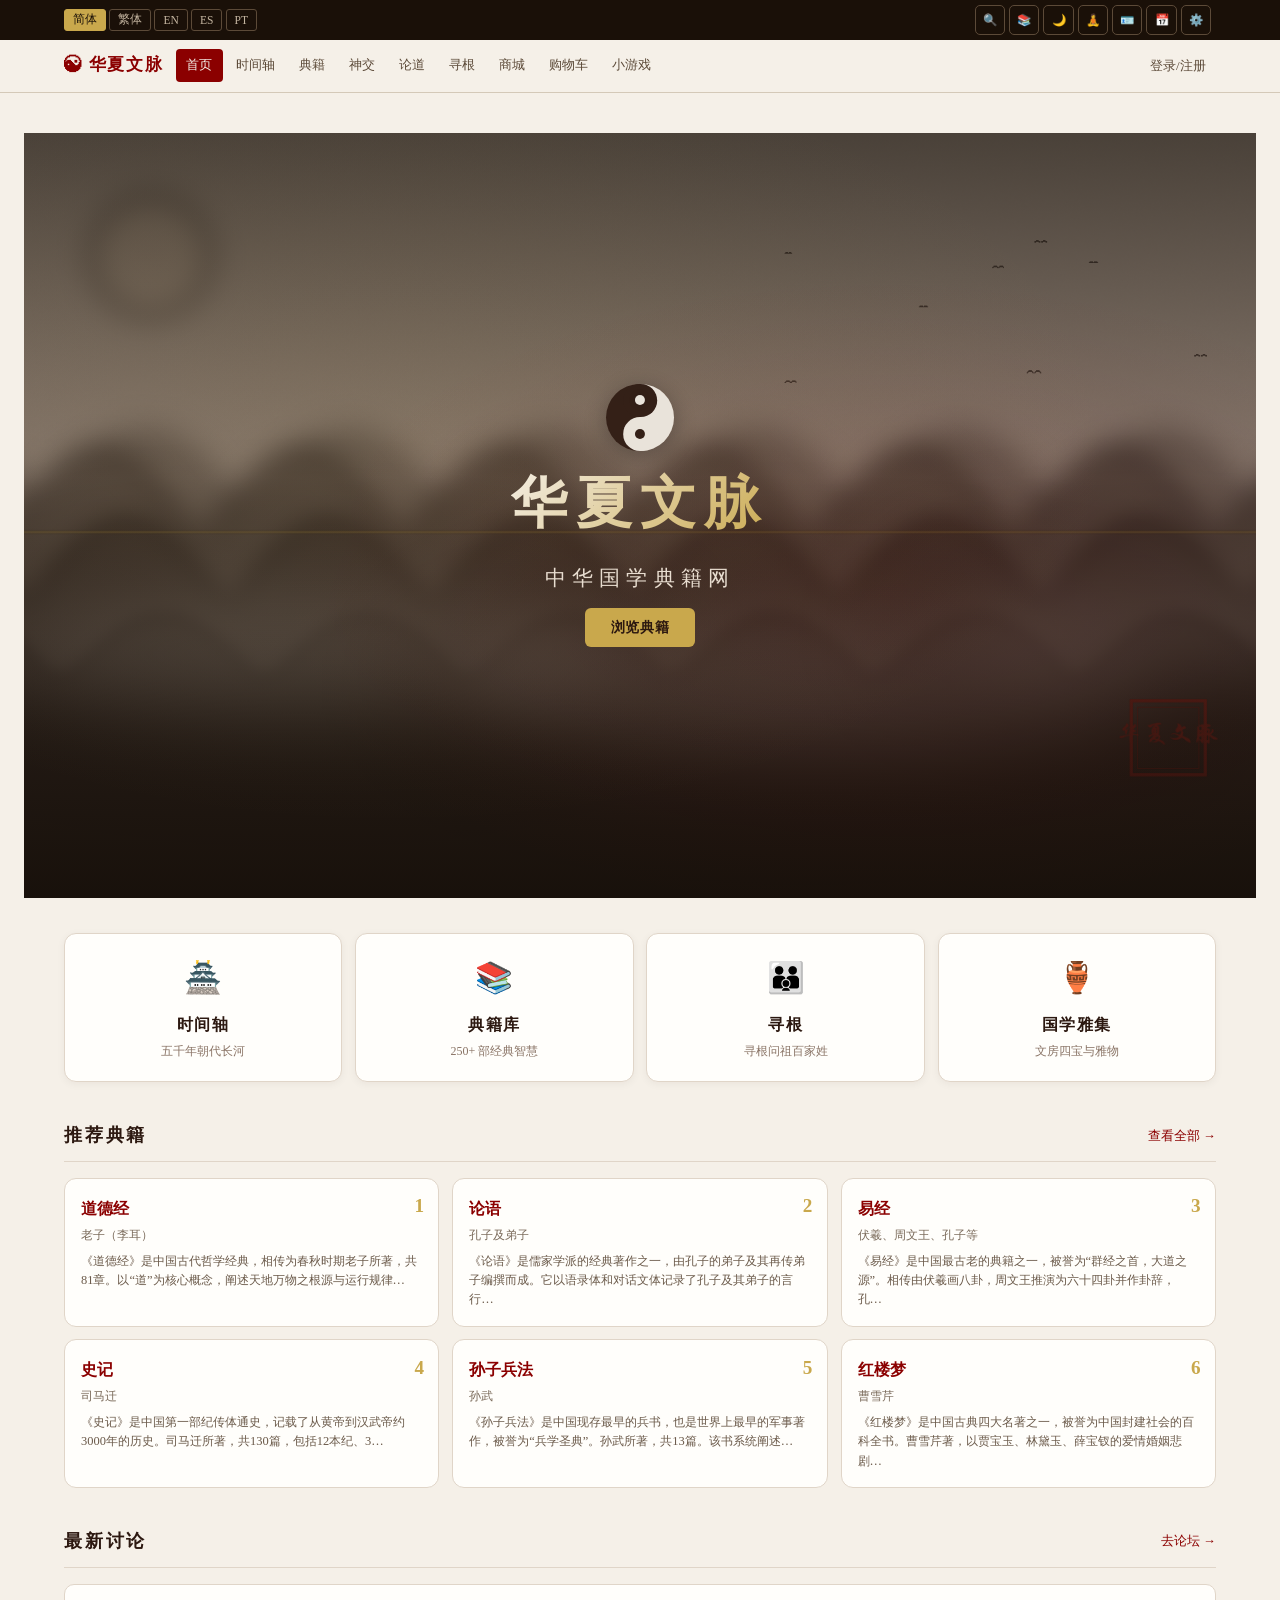
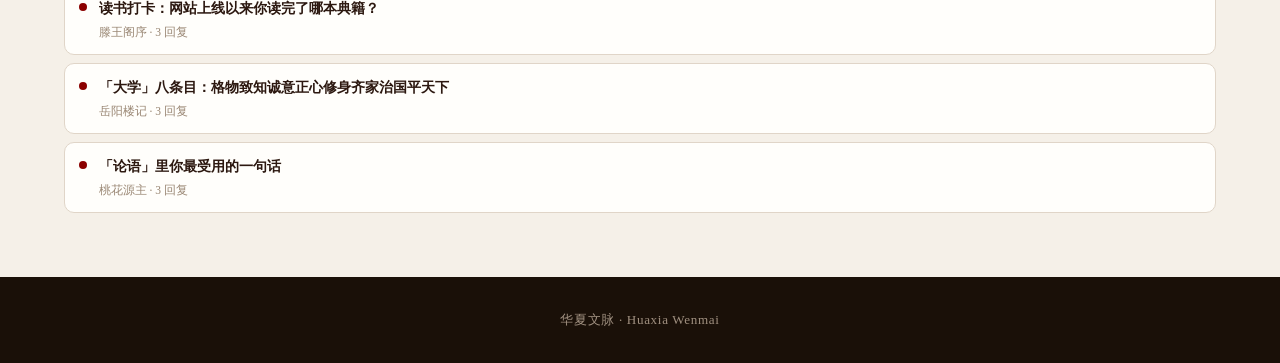
==== index.html @ dda2b68e "Add files via upload" ====
<!DOCTYPE html>
<html lang="zh-CN">
<head>
<meta charset="UTF-8">
<meta name="viewport" content="width=device-width,initial-scale=1,viewport-fit=cover">
<meta name="description" content="华夏文脉是一站式中国传统文化平台：四书五经、道德经、论语、周易等国学经典原文在线阅读，儒释道文化、姓氏寻根、二十四节气、圣贤对话、国学小游戏与文创商城。"><meta name="keywords" content="华夏文脉,国学,中国传统文化,四书五经,道德经,论语,周易,儒释道,儒家,道家,佛家,姓氏,百家姓,二十四节气,国学小游戏,象棋,围棋,华容道"><meta property="og:site_name" content="华夏文脉"><meta property="og:title" content="华夏文脉｜国学经典·儒释道·姓氏寻根·国学小游戏"><meta property="og:description" content="读典籍、会圣贤、测性格、问签、寻根、下棋——一站式国学文化体验。"><meta property="og:type" content="website"><meta property="og:locale" content="zh_CN"><meta name="twitter:card" content="summary"><script type="application/ld+json">{"@context":"https://schema.org","@type":"WebSite","name":"华夏文脉","url":"https://hi-mercury.com/","description":"一站式中国传统文化平台：国学经典阅读、儒释道文化、姓氏寻根、国学小游戏与文创商城。","potentialAction":{"@type":"SearchAction","target":"https://hi-mercury.com/?q={search_term_string}","query-input":"required name=search_term_string"}}</script>
<title>华夏文脉｜国学经典·儒释道·姓氏寻根·国学小游戏</title>
<link rel="icon" type="image/svg+xml" href="data:image/svg+xml,%3Csvg xmlns='http://www.w3.org/2000/svg' viewBox='0 0 100 100'%3E%3Crect width='100' height='100' rx='16' fill='%238B0000'/%3E%3Ccircle cx='50' cy='50' r='28' fill='none' stroke='%23f5e8d0' stroke-width='4'/%3E%3Cpath d='M50 22 A28 28 0 0 1 50 78 A14 14 0 0 1 50 50 A14 14 0 0 0 50 22 Z' fill='%23f5e8d0'/%3E%3Ccircle cx='50' cy='36' r='4' fill='%238B0000'/%3E%3Ccircle cx='50' cy='64' r='4' fill='%23f5e8d0'/%3E%3C/svg%3E">
<style>
/* ===== Reset & Base ===== */
*,*::before,*::after{box-sizing:border-box;margin:0;padding:0}
html{scroll-behavior:smooth;font-size:16px}
body{font-family:"Noto Serif SC","Source Han Serif SC","STSong","SimSun","Times New Roman",serif;background:#f5f0e8;color:#2c1810;line-height:1.7;overflow-x:hidden;min-height:100vh}
a{color:#8B0000;text-decoration:none;transition:color .2s}
a:hover{color:#c9a84c}
.container{max-width:1200px;margin:0 auto;padding:0 1.5rem}
/* ===== Top Bar ===== */
.top-bar{background:#1a1008;color:#c4b5a0;font-size:.78rem;padding:.3rem 0}
.top-bar-inner{max-width:1200px;margin:0 auto;padding:0 1.5rem;display:flex;justify-content:space-between;align-items:center;flex-wrap:wrap;gap:.3rem}
.lang-switch{display:flex;gap:.2rem}
.lang-btn{background:0 0;border:1px solid #5c4a38;color:#c4b5a0;padding:.15rem .5rem;border-radius:3px;cursor:pointer;font-size:.72rem;transition:all .2s;font-family:inherit}
.lang-btn:hover{border-color:#c9a84c;color:#f5f0e8}
.lang-btn.active{background:#c9a84c;color:#1a1008;border-color:#c9a84c}
.top-bar-user{display:flex;gap:.6rem;align-items:center}
.top-bar-user a{color:#c4b5a0;font-size:.75rem}
.top-bar-user a:hover{color:#c9a84c}
.top-bar-user .credits-badge{color:#c9a84c;font-weight:600}
/* ===== Sticky Nav ===== */
.sticky-nav{position:sticky;top:0;z-index:100;background:rgba(245,240,232,0.95);backdrop-filter:blur(8px);border-bottom:1px solid #d4c9b8}
.nav-inner{max-width:1200px;margin:0 auto;display:flex;align-items:center;height:52px;padding:0 1.5rem;gap:.3rem}
.nav-brand{font-weight:700;color:#8B0000;font-size:1.05rem;white-space:nowrap;letter-spacing:.1em;cursor:pointer;flex-shrink:0;margin-right:.5rem}
.nav-link{flex-shrink:0;padding:.35rem .65rem;cursor:pointer;font-size:.82rem;color:#5c4a38;border-radius:4px;transition:all .2s;white-space:nowrap;border:0;background:0 0;font-family:inherit}
.nav-link:hover{background:#e8ddd0;color:#8B0000}
.nav-link.active{background:#8B0000;color:#f5f0e8}
.nav-spacer{flex:1}
/* ===== Hero ===== */
.hero{position:relative;overflow:hidden;min-height:85vh;display:flex;flex-direction:column;align-items:center;justify-content:center;background:linear-gradient(135deg,#2c1810,#4a2c1a 40%,#5c3a28 70%,#2c1810);color:#f5f0e8;text-align:center;padding:3rem 1.5rem}
.hero::before{content:'';position:absolute;inset:0;background:radial-gradient(ellipse at 30% 40%,rgba(200,168,76,0.08) 0,transparent 60%),radial-gradient(ellipse at 70% 60%,rgba(139,0,0,.1) 0,transparent 50%);pointer-events:none}
.hero-pattern{position:absolute;inset:0;opacity:.04;pointer-events:none;background-image:url("data:image/svg+xml,%3Csvg width='60' height='60' viewBox='0 0 60 60' xmlns='http://www.w3.org/2000/svg'%3E%3Cg fill='none' fill-rule='evenodd'%3E%3Cg fill='%23c9a84c' fill-opacity='1'%3E%3Cpath d='M36 34v-4h-2v4h-4v2h4v4h2v-4h4v-2h-4zm0-30V0h-2v4h-4v2h4v4h2V6h4V4h-4zM6 34v-4H4v4H0v2h4v4h2v-4h4v-2H6zM6 4V0H4v4H0v2h4v4h2V6h4V4H6z'/%3E%3C/g%3E%3C/g%3E%3C/svg%3E")}
.hero-content{position:relative;z-index:1;max-width:800px}
.hero-icon{font-size:3.2rem;margin-bottom:.3rem;opacity:.9}
.hero h1{font-size:clamp(2rem,5vw,3.5rem);font-weight:900;letter-spacing:.15em;margin-bottom:.6rem;background:linear-gradient(135deg,#f5f0e8,#c9a84c);-webkit-background-clip:text;-webkit-text-fill-color:transparent;background-clip:text}
.hero-sub{font-size:clamp(.9rem,2vw,1.3rem);letter-spacing:.3em;color:#e8ddd0;margin-bottom:.8rem}
.hero-desc{font-size:clamp(.85rem,1.6vw,1rem);color:#c4b5a0;max-width:620px;margin:0 auto 2rem;line-height:1.8;letter-spacing:.05em}
.hero-actions{display:flex;gap:1rem;justify-content:center;flex-wrap:wrap}
.hero-btn{display:inline-flex;align-items:center;gap:.4rem;padding:.6rem 1.6rem;border-radius:6px;font-size:.9rem;font-weight:600;cursor:pointer;transition:all .25s;border:0;font-family:inherit;letter-spacing:.05em}
.hero-btn-primary{background:#c9a84c;color:#2c1810}
.hero-btn-primary:hover{background:#d4b85c;transform:translateY(-1px)}
.hero-btn-secondary{background:0 0;border:1px solid #c9a84c;color:#c9a84c}
.hero-btn-secondary:hover{background:rgba(201,168,76,.1);transform:translateY(-1px)}
.hero-scroll{position:absolute;bottom:2rem;left:50%;transform:translateX(-50%);z-index:1;display:flex;flex-direction:column;align-items:center;gap:.3rem;color:#c4b5a0;font-size:.75rem;letter-spacing:.1em;cursor:pointer;animation:floatDown 2s ease-in-out infinite}
@keyframes floatDown{0%,100%{transform:translateX(-50%) translateY(0)}50%{transform:translateX(-50%) translateY(8px)}}
.hero-scroll svg{width:22px;height:22px;stroke:#c4b5a0;fill:none;stroke-width:2}
/* ===== Page Sections ===== */
.page{display:none;padding:2.5rem 1.5rem 4rem}
.page.active{display:block}
.page-title{text-align:center;margin-bottom:2.5rem}
.page-title h2{font-size:clamp(1.4rem,3vw,2rem);color:#2c1810;letter-spacing:.12em;display:inline-block}
.page-title h2::after{content:'';display:block;width:50px;height:2px;background:linear-gradient(90deg,#c9a84c,#8B0000);margin:.5rem auto 0}
.page-title p{color:#7a6a5a;margin-top:.4rem;font-size:.9rem}
/* ===== Timeline ===== */
#timeline-page{position:relative;overflow:hidden}
.tl-map{position:absolute;inset:0;z-index:0;pointer-events:none;opacity:.4}
.tl-map svg{width:100%;height:100%;display:block}
#timeline-page .page-banner,#timeline-page .stats-strip,#timeline-page .tl-toolbar,#timeline-page .timeline{position:relative;z-index:1}
.tl-toolbar{max-width:800px;margin:.5rem auto 0;padding:0 1rem;display:flex;gap:.5rem;align-items:center}
.tl-toolbar input{flex:1;padding:.55rem .95rem;border:1px solid #c9a84c;border-radius:10px;background:#f7f1e6;font-size:.92rem;color:#2c1810;font-family:inherit}
.tl-toolbar input:focus{outline:none;border-color:#8B0000;box-shadow:0 0 0 2px rgba(139,0,0,.12)}
.tl-toolbar .tl-count{font-size:.78rem;color:#7a6a5a;white-space:nowrap}
.tl-capital{font-size:.78rem;color:#8B0000;font-weight:600;margin-top:.12rem}
.tl-capital em{font-style:normal;color:#c9a84c;margin-right:.2rem}
.tl-era{position:relative;z-index:1;max-width:800px;margin:.4rem auto;padding:.35rem 1rem;font-size:.82rem;letter-spacing:.25em;color:#8B0000;font-weight:700;background:rgba(247,241,230,.72);border-left:4px solid #8B0000;border-radius:6px}
.tl-item.filtered{display:none}
.timeline-page .timeline{position:relative;padding:1rem 0 2rem;max-width:800px;margin:0 auto}
.timeline-page .timeline::before{content:'';position:absolute;left:28px;top:0;bottom:0;width:2px;background:linear-gradient(180deg,#c9a84c,#8B0000,#c9a84c)}
.timeline-page .tl-item{position:relative;padding:0 0 2.5rem 68px;cursor:pointer;transition:opacity .3s}
.timeline-page .tl-item:last-child{padding-bottom:0}
.timeline-page .tl-dot{position:absolute;left:18px;top:4px;width:22px;height:22px;border-radius:50%;background:#f5f0e8;border:3px solid #8B0000;z-index:2;transition:all .3s;display:flex;align-items:center;justify-content:center}
.timeline-page .tl-dot::after{content:'';width:8px;height:8px;border-radius:50%;background:#8B0000;transition:all .3s}
.timeline-page .tl-item:hover .tl-dot,.tl-item.active .tl-dot{background:#8B0000;border-color:#8B0000;transform:scale(1.15)}
.timeline-page .tl-item:hover .tl-dot::after,.tl-item.active .tl-dot::after{background:#c9a84c}
.timeline-page .tl-year{font-size:.78rem;color:#8B0000;font-weight:700;letter-spacing:.05em;margin-bottom:.1rem}
.timeline-page .tl-name{font-size:1.25rem;font-weight:700;color:#2c1810;margin-bottom:.05rem;letter-spacing:.08em}
.timeline-page .tl-sub{font-size:.82rem;color:#7a6a5a;margin-bottom:.3rem}
.timeline-page .tl-preview{font-size:.85rem;color:#5c4a38;line-height:1.6;overflow:hidden;display:-webkit-box;-webkit-line-clamp:2;-webkit-box-orient:vertical}
.timeline-page .tl-body{display:none;margin-top:.6rem;padding:.8rem 1rem;background:#e8ddd0;border-radius:8px;border-left:3px solid #8B0000;animation:fadeIn .3s ease}
.timeline-page .tl-item.active .tl-body{display:block}
@keyframes fadeIn{from{opacity:0;transform:translateY(-8px)}to{opacity:1;transform:translateY(0)}}
.tl-body h4{color:#8B0000;font-size:.9rem;margin:.5rem 0 .25rem}
.tl-body h4:first-child{margin-top:0}
.tl-body p,.tl-body li{font-size:.85rem;color:#3a2a1e;line-height:1.65}
.tl-body ul{padding-left:1.2rem;list-style:none}
.tl-body ul li::before{content:'\25C6 ';color:#c9a84c;font-size:.65rem}
/* ===== Stats ===== */
.stats{background:#2c1810;color:#f5f0e8;padding:2.5rem 1.5rem;text-align:center}
.stats-inner{max-width:900px;margin:0 auto;display:grid;grid-template-columns:repeat(auto-fit,minmax(140px,1fr));gap:1.5rem}
.stat-item{font-size:1.6rem;font-weight:700}
.stat-item span{display:block;font-size:.82rem;font-weight:400;color:#c4b5a0;margin-top:.25rem;letter-spacing:.1em}
.stat-item .num{color:#c9a84c}
/* ===== Books ===== */
.book-grid{display:grid;grid-template-columns:repeat(auto-fill,minmax(260px,1fr));gap:1rem}
.book-card{background:#fffefb;border:1px solid #e0d5c8;border-radius:8px;padding:1rem 1.2rem 1.6rem;transition:all .25s;cursor:pointer;position:relative}
.book-card:hover{border-color:#c9a84c;box-shadow:0 4px 16px rgba(44,24,16,.08);transform:translateY(-2px)}
.book-card h4{color:#8B0000;font-size:.95rem;margin-bottom:.2rem}
.book-card .bc-meta{font-size:.75rem;color:#7a6a5a;display:flex;gap:.6rem;flex-wrap:wrap;margin-bottom:.3rem}
.book-card .bc-meta span{border:1px solid #d4c9b8;padding:0 .4rem;border-radius:3px}
.book-card p{font-size:.83rem;color:#5c4a38;line-height:1.55}
.book-card .bc-tags{margin-top:.4rem}
.book-card .bc-tags .tag{display:inline-block;padding:.05rem .4rem;font-size:.72rem;background:#f5f0e8;border:1px solid #c9a84c;border-radius:3px;color:#5c4a38;margin:.1rem}
.book-card .bc-lock{position:absolute;top:.6rem;right:.6rem;color:#c9a84c;font-size:.8rem}
.book-card .bc-lock.free{color:#5c4a38}
/* ===== Book Detail / Reader ===== */
.reader-header{display:flex;align-items:center;gap:1rem;margin-bottom:1.5rem;flex-wrap:wrap}
.reader-header h2{font-size:1.5rem;color:#2c1810;letter-spacing:.08em}
.reader-header .rh-meta{display:flex;gap:.6rem;flex-wrap:wrap;color:#7a6a5a;font-size:.85rem}
.reader-header .rh-meta span{border:1px solid #d4c9b8;padding:0 .5rem;border-radius:4px}
.reader-access-info{background:#fff8e0;border:1px solid #c9a84c;border-radius:8px;padding:.8rem 1rem;margin-bottom:1.2rem;display:flex;align-items:center;justify-content:space-between;flex-wrap:wrap;gap:.5rem}
.reader-access-info span{font-size:.85rem;color:#5c4a38}
.reader-access-info .btn-buy{background:#c9a84c;color:#2c1810;border:0;padding:.4rem 1rem;border-radius:4px;cursor:pointer;font-size:.8rem;font-weight:600;font-family:inherit;transition:all .2s}
.reader-access-info .btn-buy:hover{background:#d4b85c}
.reader-chapter-list{display:flex;flex-direction:column;gap:.3rem;margin-bottom:1.5rem}
.reader-chapter{display:flex;align-items:center;gap:.6rem;padding:.45rem .8rem;background:#fffefb;border:1px solid #e0d5c8;border-radius:6px;cursor:pointer;transition:all .2s;font-size:.85rem}
.reader-chapter:hover{border-color:#c9a84c;background:#fff8e0}
.reader-chapter .ch-lock{color:#c9a84c;font-size:.8rem;flex-shrink:0}
.reader-chapter .ch-lock.unlocked{color:#5c4a38}
.reader-chapter .ch-num{color:#7a6a5a;flex-shrink:0;min-width:2rem;font-size:.78rem}
.reader-chapter .ch-title{flex:1;color:#2c1810}
.reader-chapter.locked{opacity:.5;cursor:not-allowed}
.reader-chapter.locked:hover{background:#fffefb;border-color:#e0d5c8}
.reader-chapter.active{background:#8B0000;border-color:#8B0000}
.reader-chapter.active .ch-title,.reader-chapter.active .ch-num{color:#f5f0e8}
.reader-chapter.active .ch-lock{color:#f5f0e8}
.reader-content{background:#fffefb;border:1px solid #e0d5c8;border-radius:8px;padding:1.5rem;margin-top:1rem;animation:fadeIn .3s ease}
.reader-content h3{color:#8B0000;font-size:1.1rem;margin-bottom:.6rem;text-align:center}
.reader-content .chapter-text{font-size:.95rem;line-height:2;color:#2c1810;white-space:pre-wrap}
.reader-lang-select{display:flex;gap:.4rem;margin-bottom:1rem;flex-wrap:wrap}
.reader-lang-select .lang-opt{padding:.25rem .6rem;border:1px solid #d4c9b8;border-radius:4px;cursor:pointer;font-size:.78rem;background:#fffefb;transition:all .2s;font-family:inherit}
.reader-lang-select .lang-opt:hover{border-color:#c9a84c}
.reader-lang-select .lang-opt.active{background:#8B0000;color:#f5f0e8;border-color:#8B0000}
.reader-lang-select .lang-opt.locked{opacity:.4;cursor:not-allowed;position:relative}
/* ===== Auth Modal ===== */
.modal-overlay{display:none;position:fixed;inset:0;background:rgba(0,0,0,.5);z-index:200;align-items:center;justify-content:center;padding:1rem}
.modal-overlay.active{display:flex}
.modal{background:#f5f0e8;border-radius:12px;padding:2rem;width:100%;max-width:420px;position:relative;animation:fadeIn .25s ease;max-height:90vh;overflow-y:auto}
.modal-close{position:absolute;top:.8rem;right:1rem;background:0 0;border:0;font-size:1.3rem;color:#7a6a5a;cursor:pointer}
.bagua-icon{width:1.15em;height:1.15em;display:inline-block;vertical-align:-0.18em;animation:baguaSpin 12s linear infinite;transform-origin:center}
@keyframes baguaSpin{from{transform:rotate(0deg)}to{transform:rotate(360deg)}}
#divinationBtn{display:inline-flex;align-items:center;gap:.35rem}
.div-title{text-align:center;color:#8B0000;margin-bottom:1rem;letter-spacing:.1em}
.div-tip{text-align:center;color:#7a6a5a;font-size:.75rem;margin-top:.6rem}
.form-row{display:flex;gap:.5rem}
.form-row .form-group{flex:1}
.form-group select{width:100%;padding:.5rem .6rem;border:1px solid #d4c9b8;border-radius:8px;font-size:.9rem;font-family:inherit;background:#fffefb;color:#2c1810}
.div-meta{text-align:center;color:#7a6a5a;font-size:.8rem;margin-bottom:.6rem}
.div-detail{text-align:left;background:#fffefb;border:1px solid #e0d5c8;border-radius:8px;padding:.7rem .8rem;margin:.5rem 0;font-size:.82rem;color:#5c4a38;line-height:1.8}
.sage-pbar{height:8px;background:#e8ddd0;border-radius:4px;overflow:hidden;margin-bottom:.8rem}
.sage-pfill{height:100%;background:linear-gradient(90deg,#c9a84c,#8B0000);border-radius:4px;transition:width .3s}
.sage-qnum{text-align:center;color:#7a6a5a;font-size:.78rem;margin-bottom:.5rem}
.sage-q{font-size:1.05rem;color:#2c1810;text-align:center;font-weight:600;margin-bottom:1rem;line-height:1.5}
.sage-opt{display:block;width:100%;padding:.65rem .8rem;margin:.4rem 0;background:#fffefb;border:1px solid #d4c9b8;border-radius:8px;cursor:pointer;font-size:.9rem;color:#5c4a38;text-align:left;transition:all .15s;font-family:inherit}
.sage-opt:hover{border-color:#8B0000;color:#8B0000;background:#fff8f5}
.sage-r{text-align:center}
.sage-r-emoji{font-size:3.4rem;margin-bottom:.3rem}
.sage-r-name{font-size:1.5rem;color:#8B0000;font-weight:700;letter-spacing:.1em;margin-bottom:.5rem}
.sage-r-desc{font-size:.9rem;color:#5c4a38;line-height:1.7;text-align:left;margin-bottom:.8rem}
.sage-r-quote{font-size:.85rem;color:#8B0000;font-style:italic;margin-bottom:1rem}
.sj-test-entry{max-width:760px;margin:.8rem auto 0;padding:.8rem 1.2rem;background:linear-gradient(135deg,rgba(139,0,0,.08),rgba(201,168,76,.14));border:1px dashed #c9a84c;border-radius:10px;text-align:center;cursor:pointer;font-size:.95rem;color:#8B0000;font-weight:600;letter-spacing:.05em;transition:all .2s}
.sj-test-entry:hover{background:linear-gradient(135deg,rgba(139,0,0,.14),rgba(201,168,76,.2));border-color:#8B0000}

.div-result{text-align:center}
.div-gua{font-size:1.35rem;color:#2c1810;font-weight:700;margin-bottom:.3rem;display:flex;align-items:center;justify-content:center;gap:.4rem}
.div-sym{font-size:1.9rem;color:#8B0000}
.div-luck{font-size:1rem;color:#8B0000;margin-bottom:.6rem}
.div-grid{display:flex;gap:.5rem;justify-content:center;margin:.6rem 0}
.div-cell{flex:1;background:#fffefb;border:1px solid #e0d5c8;border-radius:8px;padding:.5rem .3rem;display:flex;flex-direction:column;gap:.15rem}
.div-cell b{font-size:.72rem;color:#7a6a5a;font-weight:600}
.div-cell span{font-size:.9rem;color:#2c1810;font-weight:700}
.div-yiji{text-align:left;background:#fffefb;border-radius:8px;padding:.6rem .8rem;margin:.5rem 0;font-size:.82rem;color:#5c4a38;line-height:1.7}
.div-yi{color:#2c7a3b}
.div-ji{color:#b03a2e}
.div-name-tag{font-size:.7rem;color:#7a6a5a;margin-bottom:.5rem}
.btn-block{width:100%}

.modal h3{font-size:1.2rem;text-align:center;color:#2c1810;margin-bottom:1.2rem;letter-spacing:.1em}
.form-group{margin-bottom:.8rem}
.form-group label{display:block;font-size:.82rem;color:#5c4a38;margin-bottom:.25rem}
.form-group input,.form-group select{width:100%;padding:.55rem .8rem;border:1px solid #d4c9b8;border-radius:6px;font-size:.88rem;font-family:inherit;background:#fffefb;color:#2c1810;transition:border .2s}
.form-group input:focus{outline:0;border-color:#c9a84c}
.form-group .error{color:#8B0000;font-size:.75rem;margin-top:.15rem}
.btn-primary,.btn-secondary{display:inline-flex;align-items:center;gap:.4rem;padding:.5rem 1.4rem;border-radius:6px;font-size:.85rem;font-weight:600;cursor:pointer;transition:all .2s;border:0;font-family:inherit}
.btn-primary{background:#8B0000;color:#f5f0e8}
.btn-primary:hover{background:#a00000}
.btn-secondary{background:#e8ddd0;color:#5c4a38}
.btn-secondary:hover{background:#d4c9b8}
.btn-sm{padding:.35rem .9rem;font-size:.78rem}
.form-footer{text-align:center;margin-top:1rem;font-size:.82rem;color:#7a6a5a}
.form-footer a{color:#8B0000;cursor:pointer}
.form-footer a:hover{text-decoration:underline}
.form-toggle{color:#8B0000;cursor:pointer;font-weight:600}
.form-toggle:hover{text-decoration:underline}
.form-message{padding:.5rem .8rem;border-radius:6px;margin-bottom:.8rem;font-size:.82rem;display:none}
.form-message.error{display:block;background:#ffe0e0;border:1px solid #ff6b6b;color:#8B0000}
.form-message.success{display:block;background:#e0ffe0;border:1px solid #6bff6b;color:#2a5c2a}
.form-message.info{display:block;background:#e0f0ff;border:1px solid #6baaff;color:#0055a0}
/* ===== Shop ===== */
.shop-grid{display:grid;grid-template-columns:repeat(auto-fill,minmax(240px,1fr));gap:1rem}
.shop-card{background:#fffefb;border:1px solid #e0d5c8;border-radius:8px;overflow:hidden;transition:all .25s}
.shop-card:hover{border-color:#c9a84c;box-shadow:0 4px 16px rgba(44,24,16,.08);transform:translateY(-2px)}
.shop-card .sc-img{height:160px;background:#e8ddd0;display:flex;align-items:center;justify-content:center;font-size:3rem}
.shop-card .sc-body{padding:.8rem 1rem 1rem}
.shop-card .sc-body h4{font-size:.9rem;color:#2c1810;margin-bottom:.2rem}
.shop-card .sc-body .sc-cat{font-size:.72rem;color:#7a6a5a;margin-bottom:.3rem}
.shop-card .sc-body .sc-desc{font-size:.8rem;color:#5c4a38;line-height:1.5;margin-bottom:.4rem}
.shop-card .sc-body .sc-price{font-size:1rem;font-weight:700;color:#8B0000;margin-bottom:.4rem}
.shop-card .sc-body .sc-price .sc-points{font-size:.75rem;color:#7a6a5a;font-weight:400}
.shop-btn{background:#c9a84c;border:0;padding:.35rem 1rem;border-radius:4px;cursor:pointer;font-size:.8rem;font-weight:600;font-family:inherit;color:#2c1810;transition:all .2s}
.shop-btn:hover{background:#d4b85c}
.shop-filter{display:flex;gap:.4rem;margin-bottom:1.2rem;flex-wrap:wrap;justify-content:center}
.shop-filter button{padding:.3rem .8rem;border:1px solid #d4c9b8;border-radius:4px;cursor:pointer;font-size:.78rem;background:#fffefb;transition:all .2s;font-family:inherit;color:#5c4a38}
.shop-filter button:hover{border-color:#c9a84c}
.shop-filter button.active{background:#8B0000;color:#f5f0e8;border-color:#8B0000}
/* ===== Credits / Account ===== */
.account-grid{display:grid;grid-template-columns:repeat(auto-fit,minmax(280px,1fr));gap:1rem;margin-top:1rem}
.account-card{background:#fffefb;border:1px solid #e0d5c8;border-radius:8px;padding:1.2rem}
.account-card h4{color:#8B0000;font-size:.95rem;margin-bottom:.4rem}
.account-card p{font-size:.84rem;color:#5c4a38;line-height:1.5}
.credit-balance{text-align:center;padding:1.5rem;background:#fff8e0;border:1px solid #c9a84c;border-radius:8px;margin-bottom:1rem}
.credit-balance .cb-num{font-size:2.5rem;font-weight:700;color:#c9a84c}
.credit-balance .cb-label{font-size:.85rem;color:#7a6a5a;margin-top:.2rem}
.credit-packages{display:grid;grid-template-columns:repeat(auto-fit,minmax(180px,1fr));gap:.8rem}
.credit-pkg{background:#fffefb;border:2px solid #e0d5c8;border-radius:8px;padding:1rem;text-align:center;cursor:pointer;transition:all .25s}
.credit-pkg:hover{border-color:#c9a84c;transform:translateY(-2px)}
.credit-pkg.recommended{border-color:#c9a84c;background:#fff8e0}
.credit-pkg .cp-credits{font-size:1.6rem;font-weight:700;color:#8B0000}
.credit-pkg .cp-price{font-size:.9rem;color:#7a6a5a;margin:.3rem 0}
.credit-pkg .cp-btn{margin-top:.5rem}
.credit-pkg .cp-badge{display:inline-block;background:#c9a84c;color:#2c1810;font-size:.65rem;padding:.05rem .4rem;border-radius:3px;font-weight:600}
/* ===== Cart Toast ===== */
.cart-toast{position:fixed;bottom:1.5rem;right:1.5rem;background:#2c1810;color:#f5f0e8;padding:.8rem 1.2rem;border-radius:8px;font-size:.82rem;z-index:300;display:none;animation:fadeIn .3s ease;border-left:3px solid #c9a84c}
.cart-toast.show{display:block}
/* ===== Footer ===== */
footer{background:#1a1008;color:#a09080;padding:2rem 1.5rem;text-align:center;font-size:.82rem;letter-spacing:.05em}
footer .footer-title{font-size:1.1rem;color:#c9a84c;margin-bottom:.25rem;letter-spacing:.15em}
footer .footer-divider{width:36px;height:1px;background:#8B0000;margin:.5rem auto}
.cart-count{background:#8B0000;color:#f5f0e8;border-radius:50%;width:18px;height:18px;font-size:.65rem;display:inline-flex;align-items:center;justify-content:center;position:absolute;top:-4px;right:-6px}
.nav-link{position:relative}
/* ===== 儒释道 ===== */
.rsd-tabs{display:flex;gap:.3rem;margin-bottom:1.5rem;justify-content:center}
.rsd-tab{padding:.5rem 1.5rem;border:2px solid #d4c9b8;border-radius:8px;cursor:pointer;font-size:.9rem;background:#fffefb;transition:all .2s;font-family:inherit;font-weight:600;color:#5c4a38}
.rsd-tab:hover{border-color:#c9a84c;color:#8B0000}
.rsd-tab.active{background:#8B0000;color:#f5f0e8;border-color:#8B0000}
.rsd-panel{display:none;animation:fadeIn .3s ease}
.rsd-panel.active{display:block}
.rsd-3col{display:grid;grid-template-columns:repeat(auto-fit,minmax(220px,1fr));gap:1rem;margin-bottom:1.5rem}
.rsd-col{background:#fffefb;border:1px solid #e0d5c8;border-radius:8px;padding:1rem}
.rsd-col h5{color:#8B0000;font-size:.85rem;margin-bottom:.5rem;border-bottom:1px solid #e0d5c8;padding-bottom:.3rem}
.rsd-col ul{list-style:none;padding:0}
.rsd-col ul li{padding:.2rem 0;font-size:.82rem;color:#3a2a1e;border-bottom:1px solid #f0e8e0}
.rsd-col ul li:last-child{border:0}
.rsd-col ul li small{color:#7a6a5a}
.rsd-cross h5{color:#c9a84c;font-size:.9rem;margin-bottom:.6rem;text-align:center}
.rsd-cross-grid{display:flex;gap:.8rem;flex-wrap:wrap;justify-content:center}
.rsd-cross-card{display:flex;align-items:center;gap:.4rem;background:#fff8e0;border:1px solid #c9a84c;border-radius:8px;padding:.5rem .8rem;font-size:.82rem}
.rsd-cross-card .rcc-item{color:#5c4a38}
.rsd-cross-card .rcc-arrow{color:#c9a84c;font-weight:700}
.rsd-books{display:grid;grid-template-columns:repeat(3,1fr);gap:1rem;align-items:start}
.rsd-books-col{border-left:3px solid #e0d5c8;padding-left:.7rem}
.rsd-books-col h4{font-size:.86rem;color:#2c1810;margin-bottom:.5rem;letter-spacing:.08em}
.rsd-books-ru{border-left-color:#8B0000}
.rsd-books-ru h4{color:#8B0000}
.rsd-books-shi{border-left-color:#b8860b}
.rsd-books-shi h4{color:#b8860b}
.rsd-books-dao{border-left-color:#2d6a4f}
.rsd-books-dao h4{color:#2d6a4f}
.rsd-books .book-card{padding:.6rem .7rem .9rem;margin-bottom:.4rem}
.rsd-books .book-card h4{font-size:.85rem}
.rsd-books .book-card p{font-size:.78rem}
@media(max-width:900px){.rsd-books{grid-template-columns:1fr}}
/* ===== TTS ===== */
.tts-bar{display:flex;gap:.4rem;align-items:center;margin-bottom:.6rem;padding:.4rem .6rem;background:#f5f0e8;border-radius:6px;flex-wrap:wrap}
.tts-btn{padding:.3rem .7rem;border:1px solid #8B0000;border-radius:4px;cursor:pointer;font-size:.78rem;background:#fffefb;color:#8B0000;transition:all .2s;font-family:inherit}
.tts-btn:hover{background:#8B0000;color:#f5f0e8}
.tts-status{font-size:.75rem;color:#7a6a5a;margin-left:.3rem}
/* ===== Surname ===== */
.surname-search{margin-bottom:1rem;text-align:center}
.surname-search input{width:100%;max-width:400px;padding:.6rem 1rem;border:1px solid #d4c9b8;border-radius:8px;font-size:.9rem;font-family:inherit;background:#fffefb;color:#2c1810}
.surname-search input:focus{outline:0;border-color:#c9a84c}
.surname-list{display:grid;grid-template-columns:repeat(auto-fill,minmax(320px,1fr));gap:.6rem}
.surname-card{display:flex;gap:.6rem;background:#fffefb;border:1px solid #e0d5c8;border-radius:8px;padding:.8rem;transition:all .2s}
.surname-card:hover{border-color:#c9a84c}
.surname-card .sc-char{font-size:2rem;font-weight:700;color:#8B0000;min-width:2.2rem;display:flex;align-items:center;justify-content:center}
.surname-card .sc-body{flex:1}
.surname-card .sc-origin{font-size:.82rem;color:#5c4a38;line-height:1.5;margin-bottom:.2rem}
.surname-card .sc-famous{font-size:.78rem;color:#7a6a5a}
/* ===== Section Nav ===== */
.section-nav{display:flex;gap:.3rem;flex-wrap:wrap;justify-content:center;margin-bottom:1rem}
.section-nav button{padding:.3rem .8rem;border:1px solid #d4c9b8;border-radius:4px;cursor:pointer;font-size:.78rem;background:#fffefb;transition:all .2s;font-family:inherit;color:#5c4a38}
.section-nav button:hover{border-color:#c9a84c}
.section-nav button.active{background:#8B0000;color:#f5f0e8;border-color:#8B0000}
/* ===== Surname Tree ===== */
.tree-root,.tree-branch,.tree-leaf{list-style:none;padding-left:1.2rem;margin:.2rem 0}
.tree-root{padding-left:0}
.tree-root>li{margin-bottom:.3rem}
.tree-branch>li,.tree-leaf>li{margin:.15rem 0}
.tree-collapsible{cursor:pointer}
.tree-toggle{display:inline-block;width:1.2rem;cursor:pointer;color:#8B0000;font-size:.7rem;user-select:none}
.tree-dot{display:inline-block;width:1.2rem;color:#c9a84c;font-size:.8rem}
.tree-children{display:none;margin-left:.3rem;border-left:1px solid #d4c9b8;padding-left:.5rem}
.tree-root>.tree-collapsible>.tree-children{display:block}
.tree-desc{font-size:.8rem;color:#7a6a5a}
.tree-root>li>strong,.tree-branch>li>strong{font-size:.85rem;color:#2c1810}
.tree-leaf>li>strong{font-size:.82rem;color:#5c4a38}
/* ===== Enhanced Responsive Design ===== */
@media(max-width:768px){
.timeline-page .timeline::before{left:18px}
.timeline-page .tl-item{padding-left:48px}
.timeline-page .tl-dot{left:10px;width:18px;height:18px}
.timeline-page .tl-dot::after{width:6px;height:6px}
.sticky-nav{overflow-x:auto}
.forum-toolbar{flex-wrap:wrap;gap:.4rem}
#divinationBtn,#checkinBtn{margin-left:0;min-height:40px}
.bg-board canvas{max-width:100%;max-height:68vh;width:auto;height:auto}
.hr-wrap canvas{max-width:min(82vw,380px)}
.game-grid{grid-template-columns:repeat(2,1fr)}
.div-grid{flex-wrap:wrap}

.nav-inner{overflow-x:auto;-webkit-overflow-scrolling:touch;gap:.2rem;height:44px}
.nav-link{font-size:.72rem;padding:.25rem .45rem;white-space:nowrap;flex-shrink:0}
.hero{min-height:60vh;padding:2rem 1rem}
.hero h1{font-size:clamp(1.6rem,5vw,2.4rem)}
.hero-desc{font-size:.85rem}
.hero-btn{padding:.5rem 1.2rem;font-size:.82rem;min-height:44px}
.hero-scroll{bottom:1rem}
.hero-icon{font-size:2.5rem}
.section,.page{padding:1.5rem .8rem 2.5rem}
.section-title{margin-bottom:1.5rem}
.tl-name{font-size:1.05rem}
.tl-preview{-webkit-line-clamp:3}
.book-card,.shop-card{margin-bottom:0}
.book-card h4,.shop-card .sc-body h4{font-size:.88rem}
.tag{font-size:.72rem;padding:.08rem .38rem}
.shop-filter button,.rsd-tab{padding:.25rem .6rem;font-size:.75rem;min-height:36px}
.rsd-tabs{gap:.2rem;flex-wrap:nowrap;overflow-x:auto;-webkit-overflow-scrolling:touch}
.rsd-3col{grid-template-columns:1fr}
.rsd-cross-grid{flex-direction:column}
.rsd-cross-card{padding:.4rem .6rem}
.reader-header{gap:.6rem}
.reader-header h2{font-size:1.2rem}
.reader-access-info{padding:.5rem .6rem}
.reader-chapter{padding:.35rem .6rem;font-size:.8rem}
.reader-content{padding:.8rem;font-size:.88rem}
.reader-content .chapter-text{font-size:.88rem;line-height:1.8}
.reader-lang-select{gap:.2rem}
.reader-lang-select .lang-opt{font-size:.72rem;padding:.15rem .4rem}
.tts-bar{gap:.2rem}
.tts-btn{padding:.25rem .5rem;font-size:.72rem;min-height:36px}
.shop-card .sc-img{height:100px;font-size:2rem}
.shop-grid{grid-template-columns:repeat(2,1fr)}
.credit-packages{grid-template-columns:repeat(2,1fr)}
.surname-card{gap:.4rem;padding:.5rem}
.surname-card .sc-char{font-size:1.6rem;min-width:1.8rem}
.surname-list{grid-template-columns:1fr}
.credit-pkg{padding:.6rem}
.credit-pkg .cp-credits{font-size:1.2rem}
.account-card{padding:.8rem}
.modal{padding:1.5rem;margin:.5rem}
.form-group input{padding:.45rem .6rem;font-size:.85rem;min-height:44px}
.btn-primary,.btn-secondary{padding:.45rem 1rem;font-size:.82rem;min-height:44px}
.top-bar-inner{font-size:.72rem;padding:.2rem .5rem;gap:.15rem}
.lang-btn{font-size:.68rem;padding:.1rem .35rem;min-height:28px}
.stats-inner{gap:1rem}
.stat-item{font-size:1.3rem}
.rsd-col{padding:.6rem}
.rsd-col ul li{font-size:.78rem}
.surname-card .sc-origin{font-size:.78rem}
.account-page-content .credit-packages{grid-template-columns:repeat(2,1fr)}
.reader-chapter-list{gap:.2rem}
.tree-root,.tree-branch{padding-left:.6rem}
.tree-desc{display:block;margin-left:1.2rem}
.tree-toggle{min-width:1.2rem;min-height:24px}
}
@media(max-width:480px){
.hero h1{font-size:clamp(1.3rem,5vw,1.8rem)}
.hero-sub{font-size:.85rem}
.hero-desc{font-size:.8rem}
.nav-link{font-size:.68rem;padding:.2rem .35rem}
.shop-grid,.book-grid{grid-template-columns:1fr}
.credit-packages{grid-template-columns:1fr}
.reader-content .chapter-text{font-size:.82rem;line-height:1.7}
.surname-list{grid-template-columns:1fr}
.stats-inner{grid-template-columns:repeat(2,1fr)}
.stat-item{font-size:1.1rem}
.rsd-3col{grid-template-columns:1fr}
.rsd-col h5{font-size:.78rem}
.credit-balance .cb-num{font-size:2rem}
.acount-grid{grid-template-columns:1fr}
.hero{min-height:50vh}
.shop-filter{overflow-x:auto;flex-wrap:nowrap;-webkit-overflow-scrolling:touch;justify-content:flex-start}
.shop-filter button{flex-shrink:0}
}
/* ===== Print ===== */
@media print{body{background:#fff;color:#000}.top-bar,.sticky-nav,.hero-actions,.hero-scroll,.stats,.shop-filter,.shop-card .shop-btn,.cart-toast,.modal-overlay{display:none!important}
.hero{min-height:auto;padding:1rem;background:#fff!important;color:#000!important}
.hero h1{-webkit-text-fill-color:#000!important;background:0 0!important;color:#000!important}
}
/* ===== Tablet ===== */
@media(min-width:769px)and(max-width:1024px){
.shop-grid,.book-grid{grid-template-columns:repeat(2,1fr)}
.rsd-3col{grid-template-columns:repeat(3,1fr)}
}
/* ===== Forum ===== */
.forum-list{display:flex;flex-direction:column;gap:.5rem}
.forum-post{background:#fffefb;border:1px solid #e0d5c8;border-radius:8px;padding:.8rem 1rem;cursor:pointer;transition:all .2s}
.forum-post:hover{border-color:#c9a84c}
.forum-post-title{font-size:.95rem;font-weight:600;color:#2c1810;margin-bottom:.15rem}
.forum-post-meta{font-size:.75rem;color:#7a6a5a;margin-bottom:.3rem}
.forum-post-excerpt{font-size:.82rem;color:#5c4a38;line-height:1.5}
.forum-post-last{font-size:.72rem;color:#a09080;margin-top:.3rem}
.forum-post-detail{background:#fffefb;border:1px solid #e0d5c8;border-radius:8px;padding:1rem}
.forum-post-detail h3{font-size:1.1rem;color:#2c1810;margin-bottom:.2rem}
.forum-post-content{font-size:.9rem;color:#3a2a1e;line-height:1.7;margin-top:.3rem}
.forum-replies{display:flex;flex-direction:column;gap:.5rem}
.forum-reply{background:#f5f0e8;border:1px solid #e0d5c8;border-radius:6px;padding:.6rem .8rem;font-size:.85rem}
.forum-reply .forum-post-meta{font-size:.72rem}
.forum-form{background:#fffefb;border:1px solid #e0d5c8;border-radius:8px;padding:1rem}
.forum-form h3,.forum-form h4{color:#8B0000;margin-bottom:.6rem}
.forum-form-input{width:100%;padding:.5rem .7rem;border:1px solid #d4c9b8;border-radius:6px;font-size:.88rem;font-family:inherit;background:#fffefb;color:#2c1810}
.forum-form-input:focus{outline:0;border-color:#c9a84c}
textarea.forum-form-input{resize:vertical}
.forum-media{display:flex;flex-wrap:wrap;gap:.5rem;margin:.5rem 0}
.forum-media-item{max-width:100%;max-height:300px;border-radius:6px;border:1px solid #e0d5c8}
.forum-media-video{width:100%;max-width:560px;height:315px;border-radius:6px;border:1px solid #e0d5c8}

.school-badge{display:inline-flex;align-items:center;justify-content:center;padding:.02rem .5rem;font-size:.68rem;font-weight:bold;border-radius:999px;color:#fff;margin:.1rem;line-height:1.6;letter-spacing:.05em}
.school-ru{background:#8B0000}
.school-dao{background:#2d6a4f}
.school-fo{background:#b8860b}
/* ===== Utility (replaces inline styles) ===== */
.reader-page{max-width:800px;margin:0 auto;padding:1.5rem}
.classics-search{margin-bottom:.5rem}
.footer-copy{margin-top:.4rem}



/* ===== 页面横幅 ===== */
.page-banner{position:relative;border-radius:14px;overflow:hidden;box-shadow:0 4px 18px rgba(44,24,16,.14);margin:0 0 1.2rem}
.page-banner img{display:block;width:100%;height:190px;object-fit:cover}
.banner-overlay{position:absolute;inset:0;display:flex;flex-direction:column;justify-content:center;align-items:center;text-align:center;background:linear-gradient(90deg,rgba(26,16,8,.55),rgba(26,16,8,.12) 55%,rgba(26,16,8,.4));color:#f5f0e8}
.banner-title{font-size:1.9rem;letter-spacing:.35em;text-indent:.35em;font-weight:700;text-shadow:0 2px 12px rgba(0,0,0,.35);margin-bottom:.3rem}
.banner-sub{font-size:.85rem;letter-spacing:.12em;opacity:.92;text-shadow:0 1px 8px rgba(0,0,0,.4)}

/* ===== 时间轴 ===== */
.stats-strip{display:grid;grid-template-columns:repeat(4,1fr);gap:.6rem;max-width:800px;margin:0 auto 1.6rem}
.stat-item{background:#fffefb;border:1px solid #e0d5c8;border-radius:10px;text-align:center;padding:.7rem .4rem;box-shadow:0 2px 8px rgba(44,24,16,.05)}
.stat-item b{display:block;font-size:1.5rem;color:#8B0000;font-weight:700;line-height:1.2}
.stat-item span{font-size:.75rem;color:#7a6a5a;letter-spacing:.1em}
.tl-era{display:flex;align-items:center;gap:.7rem;margin:1.2rem 0 .6rem;color:#8B0000;font-weight:700;font-size:.9rem;letter-spacing:.2em}
.tl-era::before,.tl-era::after{content:'';flex:1;height:1px;background:linear-gradient(90deg,transparent,#c9a84c)}
.tl-era::after{background:linear-gradient(90deg,#c9a84c,transparent)}
.timeline-page .tl-dot{display:none}
.timeline-page .tl-item{padding-left:68px}
.timeline-page .tl-seal{position:absolute;left:4px;top:0;width:44px;height:44px;border-radius:8px;background:#8B0000;color:#f5f0e8;display:flex;align-items:center;justify-content:center;font-size:1.25rem;font-weight:700;box-shadow:0 2px 8px rgba(139,0,0,.32);z-index:2;font-family:"Noto Serif SC","STKaiti","KaiTi","SimSun",serif}
.timeline-page .tl-card{background:#fffefb;border:1px solid #e6dbc9;border-radius:12px;padding:.85rem 1rem;transition:box-shadow .25s,border-color .25s}
.timeline-page .tl-item:hover .tl-card,.timeline-page .tl-item.active .tl-card{border-color:#c9a84c;box-shadow:0 6px 18px rgba(44,24,16,.1)}
.timeline-page .tl-head{margin-bottom:.35rem}
.timeline-page .tl-year{font-size:.75rem;color:#8B0000;font-weight:600;letter-spacing:.06em}
.timeline-page .tl-name{font-size:1.3rem;font-weight:700;color:#2c1810;margin:.05rem 0;letter-spacing:.1em}
.timeline-page .tl-sub{font-size:.8rem;color:#8a7466;letter-spacing:.05em}
.timeline-page .tl-preview{font-size:.85rem;color:#5c4a38;line-height:1.7;overflow:hidden;display:-webkit-box;-webkit-line-clamp:2;-webkit-box-orient:vertical}
.timeline-page .tl-body{display:none;margin-top:.6rem;padding-top:.6rem;border-top:1px dashed #d4c9b8;animation:fadeIn .3s ease}
.timeline-page .tl-item.active .tl-body{display:block}
.timeline-page .tl-block{margin-bottom:.7rem}
.timeline-page .tl-block h4{font-size:.8rem;color:#8B0000;letter-spacing:.15em;margin-bottom:.35rem}
.timeline-page .tl-tags{display:flex;flex-wrap:wrap;gap:.3rem}
.timeline-page .tag{background:#f0e6d6;border:1px solid #e0d5c8;color:#5c4a38;border-radius:999px;padding:.12rem .55rem;font-size:.75rem}
.timeline-page .tl-classics{display:flex;flex-direction:column;gap:.35rem}
.timeline-page .tl-classic{display:flex;align-items:baseline;gap:.5rem;flex-wrap:wrap;font-size:.8rem;line-height:1.5}
.timeline-page .tl-classic b{color:#2c1810;white-space:nowrap}
.timeline-page .tl-classic span{color:#7a6a5a;flex:1;min-width:150px}
.timeline-page .tl-classic em{font-style:normal;font-size:.7rem;color:#8B0000;border:1px solid #c9a84c;border-radius:4px;padding:0 .3rem}
.timeline-page .tl-arrow{position:absolute;right:1rem;top:50%;transform:translateY(-50%);color:#c9a84c;font-size:1rem;transition:transform .25s}
.timeline-page .tl-item.active .tl-arrow{transform:translateY(-50%) rotate(180deg)}

/* ===== 论坛 ===== */
.forum-toolbar{display:flex;justify-content:space-between;align-items:center;margin-bottom:1rem;gap:.5rem;flex-wrap:wrap}
.forum-count{font-size:.85rem;color:#7a6a5a}
.forum-count b{color:#8B0000}
.forum-post{display:flex;gap:.8rem;background:#fffefb;border:1px solid #e0d5c8;border-radius:12px;padding:.8rem 1rem;cursor:pointer;transition:all .2s}
.forum-post:hover{border-color:#c9a84c;box-shadow:0 6px 18px rgba(44,24,16,.09);transform:translateY(-1px)}
.forum-avatar{width:44px;height:44px;border-radius:50%;color:#f5f0e8;display:flex;align-items:center;justify-content:center;font-size:1.1rem;font-weight:700;flex-shrink:0;box-shadow:inset 0 -3px 6px rgba(0,0,0,.18);font-family:"Noto Serif SC","STKaiti","KaiTi","SimSun",serif}
.forum-post-main{flex:1;min-width:0}
.forum-post-title{font-size:1rem;font-weight:700;color:#2c1810;margin-bottom:.25rem;line-height:1.4}
.forum-tags{display:flex;gap:.3rem;margin-bottom:.3rem}
.forum-cat{font-size:.68rem;color:#8B0000;background:#f7ead8;border:1px solid #e6cfae;border-radius:999px;padding:.05rem .5rem;letter-spacing:.05em;white-space:nowrap}
.forum-post-excerpt{font-size:.82rem;color:#6b5a4a;line-height:1.6}
.forum-post-footer{display:flex;flex-wrap:wrap;gap:.35rem;align-items:center;margin-top:.4rem;font-size:.72rem;color:#9a8774}
.forum-post-footer .forum-post-last{margin-left:auto;color:#8B0000}

@media(max-width:768px){
.page-banner img{height:150px}
.banner-title{font-size:1.4rem}
.banner-sub{font-size:.75rem}
.stats-strip{gap:.4rem}
.stat-item b{font-size:1.2rem}
.timeline-page .tl-item{padding-left:58px}
.timeline-page .tl-seal{left:0;width:38px;height:38px;font-size:1.05rem;border-radius:7px}
.timeline-page .tl-name{font-size:1.15rem}
.tl-era{font-size:.82rem}
.forum-avatar{width:38px;height:38px;font-size:.95rem}
.forum-post{padding:.7rem .75rem;gap:.6rem}
}

@media(max-width:480px){
.page-banner img{height:120px}
.banner-title{font-size:1.15rem;letter-spacing:.2em;text-indent:.2em}
.banner-sub{font-size:.68rem}
.stats-strip{grid-template-columns:repeat(2,1fr)}
.timeline-page .tl-classic span{min-width:100px}
.forum-post-title{font-size:.92rem}
.forum-post-footer .forum-post-last{margin-left:0}
}

/* ===== 首页 ===== */
.hero{background:linear-gradient(180deg,rgba(20,12,6,.72),rgba(44,24,16,.45) 45%,rgba(20,12,6,.88)),url("home-banner.png") center/cover no-repeat}
.home-modules{display:grid;grid-template-columns:repeat(4,1fr);gap:.8rem;max-width:1200px;margin:0 auto;padding:2.2rem 1.5rem 0}
.hm-card{background:#fffefb;border:1px solid #e0d5c8;border-radius:12px;padding:1.2rem .8rem;text-align:center;cursor:pointer;transition:all .25s;box-shadow:0 2px 8px rgba(44,24,16,.05)}
.hm-card:hover{border-color:#c9a84c;transform:translateY(-3px);box-shadow:0 8px 20px rgba(44,24,16,.1)}
.hm-icon{font-size:1.9rem;display:block;margin-bottom:.4rem}
.hm-card h4{font-size:1rem;color:#2c1810;margin-bottom:.2rem;letter-spacing:.1em}
.hm-card p{font-size:.75rem;color:#8a7466}
.home-section{max-width:1200px;margin:0 auto;padding:2.4rem 1.5rem 0}
.hs-head{display:flex;justify-content:space-between;align-items:center;margin-bottom:1rem;border-bottom:1px solid #e0d5c8;padding-bottom:.6rem}
.hs-head h3{font-size:1.15rem;color:#2c1810;letter-spacing:.15em;font-weight:700}
.hs-more{background:none;border:none;color:#8B0000;font-size:.8rem;cursor:pointer;font-family:inherit}
.home-books{display:grid;grid-template-columns:repeat(3,1fr);gap:.8rem}
.home-book{background:#fffefb;border:1px solid #e0d5c8;border-radius:12px;padding:1rem;cursor:pointer;transition:all .2s;position:relative}
.home-book:hover{border-color:#c9a84c;box-shadow:0 6px 16px rgba(44,24,16,.09)}
.hb-rank{position:absolute;top:.7rem;right:.9rem;color:#c9a84c;font-weight:700;font-size:1.2rem;font-family:serif}
.home-book h4{font-size:1rem;color:#8B0000;margin-bottom:.15rem}
.hb-author{font-size:.75rem;color:#7a6a5a;margin-bottom:.4rem}
.home-book p{font-size:.78rem;color:#6b5a4a;line-height:1.55}
.home-posts{display:flex;flex-direction:column;gap:.5rem}
.home-post{display:flex;gap:.7rem;align-items:flex-start;background:#fffefb;border:1px solid #e0d5c8;border-radius:10px;padding:.7rem .9rem;cursor:pointer;transition:all .2s}
.home-post:hover{border-color:#c9a84c;box-shadow:0 4px 12px rgba(44,24,16,.08)}
.hp-dot{width:8px;height:8px;border-radius:50%;background:#8B0000;margin-top:.45rem;flex-shrink:0}
.hp-title{font-size:.9rem;color:#2c1810;font-weight:600;margin-bottom:.15rem}
.hp-meta{font-size:.72rem;color:#9a8774}
@media(max-width:768px){
.home-modules{grid-template-columns:repeat(2,1fr);padding:1.5rem .8rem 0}
.home-section{padding:1.8rem .8rem 0}
.home-books{grid-template-columns:1fr}
}
@media(max-width:480px){
.home-modules{gap:.5rem}
.hm-card{padding:.9rem .4rem}
.hero{min-height:46vh}
}


/* ===== 论坛分页 ===== */
.forum-pager{display:flex;gap:.35rem;justify-content:center;align-items:center;margin-top:1.2rem;flex-wrap:wrap}
.pg-btn{min-width:38px;height:38px;padding:0 .6rem;border:1px solid #d4c9b8;background:#fffefb;color:#5c4a38;border-radius:8px;cursor:pointer;font-family:inherit;font-size:.85rem;transition:all .2s}
.pg-btn:hover:not(:disabled){border-color:#c9a84c;color:#8B0000}
.pg-btn.active{background:#8B0000;color:#f5f0e8;border-color:#8B0000}
.pg-btn:disabled{opacity:.45;cursor:not-allowed}

/* ===== 阅读进度 ===== */
.bc-progress{display:flex;align-items:center;gap:.4rem;margin-top:.4rem}
.bc-progress-bar{flex:1;height:5px;background:#e8ddd0;border-radius:3px;overflow:hidden}
.bc-progress-fill{height:100%;background:linear-gradient(90deg,#c9a84c,#8B0000);border-radius:3px;transition:width .3s}
.bc-progress-label{font-size:.7rem;color:#8B0000;white-space:nowrap}
.reader-progress{display:flex;align-items:center;gap:.5rem;margin-bottom:1rem}
.reader-progress-bar{flex:1;height:7px;background:#e8ddd0;border-radius:4px;overflow:hidden}
.reader-progress-fill{height:100%;background:linear-gradient(90deg,#c9a84c,#8B0000);border-radius:4px;transition:width .3s}
.reader-progress-label{font-size:.78rem;color:#8B0000;white-space:nowrap;font-weight:600}
.reader-header .reader-total{font-size:.75rem;color:#7a6a5a;white-space:nowrap}
.reader-chapter.read .ch-title{color:#2c7a3b}
.reader-chapter .ch-num.readmark::after{content:'✓';color:#2c7a3b;margin-left:.2rem}
.chapter-title{color:#8B0000;font-size:1.05rem;margin-bottom:.6rem;text-align:center}
/* ===== 商城搜索 ===== */
.shop-toolbar{margin-bottom:1rem;display:flex;flex-direction:column;gap:.6rem}
.shop-search input{width:100%;max-width:420px;padding:.55rem 1rem;border:1px solid #d4c9b8;border-radius:8px;font-size:.9rem;font-family:inherit;background:#fffefb;color:#2c1810}
.shop-search input:focus{outline:none;border-color:#c9a84c}
/* ===== 签到 ===== */
#checkinBtn{margin-left:auto;white-space:nowrap}
#checkinBtn.done{background:#e8ddd0;color:#5c4a38;border-color:#d4c9b8;cursor:default;opacity:.85}
.auth-toggle{text-align:center;margin-top:.9rem;font-size:.82rem;color:#7a6a5a}
.auth-toggle a{color:#8B0000;cursor:pointer;font-weight:600}
#authMsg{color:#8B0000;font-size:.78rem;text-align:center;margin-bottom:.5rem;min-height:1em}
/* ===== 动态太极图 ===== */
.taiji{position:relative;width:4.2rem;height:4.2rem;border-radius:50%;background:linear-gradient(90deg,#2c1810 50%,#f5f0e8 50%);animation:tjSpin 18s linear infinite;box-shadow:0 6px 24px rgba(0,0,0,.35);margin:0 auto}
.taiji::before,.taiji::after{content:"";position:absolute;left:50%;transform:translateX(-50%);width:50%;height:50%;border-radius:50%}
.taiji::before{top:0;background:#2c1810}
.taiji::after{bottom:0;background:#f5f0e8}
.taiji i{position:absolute;left:50%;transform:translateX(-50%);width:15%;height:15%;border-radius:50%;z-index:2}
.taiji .tj-dot-a{top:17.5%;background:#f5f0e8;box-shadow:0 0 6px rgba(0,0,0,.2)}
.taiji .tj-dot-b{bottom:17.5%;background:#2c1810}
@keyframes tjSpin{to{transform:rotate(360deg)}}
@media(max-width:768px){.taiji{width:3.1rem;height:3.1rem}}
@media(max-width:480px){.taiji{width:2.5rem;height:2.5rem}}
/* ===== 购物车 ===== */
.cart-head{display:flex;justify-content:space-between;align-items:center;margin-bottom:1rem;border-bottom:1px solid #e0d5c8;padding-bottom:.6rem}
.cart-head h3{font-size:1.2rem;color:#2c1810;letter-spacing:.1em}
.cart-head span{font-size:.8rem;color:#7a6a5a}
.cart-empty{text-align:center;padding:3rem 1rem;color:#7a6a5a;display:flex;flex-direction:column;gap:1rem;align-items:center}
.cart-list{display:flex;flex-direction:column;gap:.6rem}
.cart-item{display:flex;gap:.8rem;background:#fffefb;border:1px solid #e0d5c8;border-radius:10px;padding:.7rem .9rem}
.ci-img{font-size:1.8rem;display:flex;align-items:center}
.ci-body{flex:1;min-width:0}
.ci-name{font-weight:600;color:#2c1810;font-size:.92rem}
.ci-price{font-size:.78rem;color:#8B0000;margin-top:.15rem}
.ci-ops{display:flex;align-items:center;gap:.4rem;margin-top:.4rem}
.btn-mini{width:26px;height:26px;border:1px solid #d4c9b8;background:#fffefb;color:#5c4a38;border-radius:6px;cursor:pointer;font-size:.9rem;line-height:1}
.btn-mini:hover{border-color:#c9a84c;color:#8B0000}
.btn-del{color:#8B0000;border-color:#e0c8b8;width:auto;padding:0 .45rem}
.ci-qty{min-width:1.4rem;text-align:center;font-size:.85rem;color:#2c1810}
.cart-total{display:flex;justify-content:space-between;align-items:center;margin-top:1rem;background:#fff8e0;border:1px solid #c9a84c;border-radius:10px;padding:.8rem 1rem;flex-wrap:wrap;gap:.6rem}
.cart-total span{font-size:.85rem;color:#7a6a5a}
.cart-total b{font-size:1.05rem;color:#8B0000}
/* ===== 支付 ===== */
.checkout-sum{text-align:center;font-size:.95rem;color:#2c1810;margin-bottom:.6rem}
.pay-balance{text-align:center;font-size:.8rem;color:#7a6a5a;margin-bottom:.9rem}
.pay-methods{display:flex;flex-direction:column;gap:.5rem;margin-bottom:.8rem}
.pay-method{display:flex;align-items:center;gap:.5rem;border:1px solid #d4c9b8;border-radius:8px;padding:.55rem .8rem;cursor:pointer;font-size:.88rem;color:#5c4a38;background:#fffefb;transition:all .2s}
.pay-method.active{border-color:#8B0000;background:#f7ead8;color:#8B0000;font-weight:600}
.pay-method input{accent-color:#8B0000}
.pay-msg{color:#8B0000;font-size:.8rem;text-align:center;margin:.4rem 0;min-height:1em}
.pay-success{text-align:center;font-size:.9rem;color:#5c4a38;line-height:2;margin-bottom:1rem}
/* ===== 订单 ===== */
.orders-title{font-size:1.05rem;color:#2c1810;letter-spacing:.12em;margin:1.6rem 0 .7rem;border-bottom:1px solid #e0d5c8;padding-bottom:.5rem}
.order-list{display:flex;flex-direction:column;gap:.5rem}
.order-item{background:#fffefb;border:1px solid #e0d5c8;border-radius:10px;padding:.7rem .9rem}
.oi-head{display:flex;justify-content:space-between;font-size:.75rem;color:#7a6a5a;margin-bottom:.3rem}
.oi-body{font-size:.82rem;color:#2c1810;margin-bottom:.3rem;display:flex;flex-wrap:wrap;gap:.4rem}
.oi-foot{font-size:.75rem;color:#8B0000}
.no-orders{text-align:center;padding:2rem;color:#7a6a5a;font-size:.85rem}
@media(max-width:480px){.cart-item{gap:.5rem}.ci-img{font-size:1.4rem}.cart-total{flex-direction:column;align-items:stretch}.cart-total .btn-primary{width:100%}}
/* ===== 小游戏 ===== */
.hr-wrap{display:flex;justify-content:center;align-items:center;gap:1rem;flex-wrap:wrap;margin:.6rem 0}
.hr-wrap canvas{max-width:min(78vw,400px);height:auto;border-radius:8px;box-shadow:0 4px 18px rgba(44,24,16,.18)}
.hr-pad{display:flex;flex-direction:column;align-items:center;gap:.35rem}
.hr-row{display:flex;gap:.35rem}
.hr-btn{width:52px;height:52px;font-size:1.25rem;font-weight:700;color:#2c1810;background:#f7f1e6;border:1px solid #c9a84c;border-radius:10px;cursor:pointer;transition:all .15s}
.hr-btn:hover{background:#8B0000;color:#fff;border-color:#8B0000}
.game-head select{padding:.35rem .6rem;border:1px solid #c9a84c;border-radius:8px;background:#f7f1e6;color:#2c1810;font-size:.88rem;font-family:inherit;max-width:180px}
.game-box{max-width:560px;margin:0 auto;background:#fffefb;border:1px solid #e0d5c8;border-radius:14px;padding:1.6rem;box-shadow:0 4px 16px rgba(44,24,16,.08)}
.game-head{display:flex;justify-content:space-between;font-size:.78rem;color:#7a6a5a;margin-bottom:1rem;flex-wrap:wrap;gap:.4rem}
.game-q{font-size:1.05rem;color:#2c1810;line-height:1.7;margin-bottom:1rem;font-weight:600}
.game-opts{display:flex;flex-direction:column;gap:.5rem}
.game-opt{padding:.7rem .9rem;border:1px solid #d4c9b8;background:#fffefb;color:#5c4a38;border-radius:8px;cursor:pointer;font-family:inherit;font-size:.9rem;text-align:left;transition:all .2s}
.game-opt:hover:not(:disabled){border-color:#c9a84c;color:#8B0000;background:#fff8e0}
.game-opt:disabled{opacity:.75;cursor:default}
#gameMsg{text-align:center;margin-top:.8rem;font-size:.9rem;min-height:1.4em}
.game-correct{color:#2c7a3b;font-weight:700}
.game-wrong{color:#8B0000}
.game-score-big{font-size:2.4rem;color:#8B0000;text-align:center;font-weight:700;margin:.6rem 0}
.game-title{text-align:center;font-size:1.1rem;color:#2c1810;margin-bottom:1rem;letter-spacing:.1em}
@media(max-width:480px){.hr-wrap{display:flex;justify-content:center;align-items:center;gap:1rem;flex-wrap:wrap;margin:.6rem 0}
.hr-wrap canvas{max-width:min(78vw,400px);height:auto;border-radius:8px;box-shadow:0 4px 18px rgba(44,24,16,.18)}
.hr-pad{display:flex;flex-direction:column;align-items:center;gap:.35rem}
.hr-row{display:flex;gap:.35rem}
.hr-btn{width:52px;height:52px;font-size:1.25rem;font-weight:700;color:#2c1810;background:#f7f1e6;border:1px solid #c9a84c;border-radius:10px;cursor:pointer;transition:all .15s}
.hr-btn:hover{background:#8B0000;color:#fff;border-color:#8B0000}
.game-head select{padding:.35rem .6rem;border:1px solid #c9a84c;border-radius:8px;background:#f7f1e6;color:#2c1810;font-size:.88rem;font-family:inherit;max-width:180px}
.game-box{padding:1.1rem}.game-q{font-size:.95rem}}
.sc-rank{display:inline-block;font-size:.68rem;color:#fff;background:#8B0000;border-radius:999px;padding:.05rem .5rem;margin-bottom:.3rem;letter-spacing:.03em}
.sc-line{font-size:.8rem;color:#5c4a38;margin-bottom:.2rem;line-height:1.5}
.sc-line b{color:#8B0000;font-weight:600;margin-right:.3rem}
.game-hub-sub{text-align:center;color:#7a6a5a;font-size:.82rem;margin-bottom:1rem}
.game-grid{display:grid;grid-template-columns:repeat(3,1fr);gap:.7rem}
.game-card{background:#fffefb;border:1px solid #e0d5c8;border-radius:12px;padding:1.1rem .6rem;text-align:center;cursor:pointer;transition:all .2s}
.game-card:hover{border-color:#c9a84c;transform:translateY(-2px);box-shadow:0 6px 14px rgba(44,24,16,.08)}
.gc-icon{font-size:1.8rem;display:block;margin-bottom:.35rem}
.game-card b{font-size:.88rem;color:#2c1810;letter-spacing:.05em}
.game-input{width:100%;max-width:360px;padding:.6rem .9rem;border:1px solid #d4c9b8;border-radius:8px;font-size:.95rem;font-family:inherit;margin:.5rem 0;background:#fffefb;color:#2c1810}
.game-input:focus{outline:none;border-color:#c9a84c}
.fh-key{font-size:1.2rem;color:#2c1810;text-align:center;margin:.4rem 0}
.fh-key b{color:#8B0000;font-size:2rem;margin-left:.3rem}
.fh-tip,.cg-tip,.ll-tip,.jg-tip{font-size:.8rem;color:#7a6a5a;text-align:center;margin:.3rem 0}
.fh-examples{font-size:.75rem;color:#9a8774;margin-top:.7rem;line-height:1.6;text-align:center}
.cg-cur{font-size:1.05rem;text-align:center;color:#2c1810;margin:.4rem 0}
.cg-cur b{color:#8B0000;font-size:1.3rem;margin-left:.3rem}
.ll-grid{display:grid;grid-template-columns:1fr 1fr;gap:.6rem;margin:.6rem 0}
.ll-col{display:flex;flex-direction:column;gap:.4rem}
.ll-card{padding:.55rem .6rem;border:1px solid #d4c9b8;border-radius:8px;text-align:center;cursor:pointer;font-size:.88rem;background:#fffefb;color:#2c1810;transition:all .15s}
.ll-card:hover{border-color:#c9a84c}
.ll-card.sel{border-color:#8B0000;background:#f7ead8;color:#8B0000;font-weight:700}
.ll-card.done{opacity:.4;pointer-events:none;background:#e8ddd0;text-decoration:line-through}
.tk-blank{color:#8B0000;font-weight:700;letter-spacing:.1em}
.jg-glyph{font-size:3.2rem;text-align:center;margin:.4rem 0}
#fhMsg,#cgMsg,#llMsg{text-align:center;margin:.5rem 0;font-size:.88rem;min-height:1.3em}
@media(max-width:480px){.game-grid{grid-template-columns:repeat(2,1fr)}.ll-grid{grid-template-columns:1fr}}
.gc-best{display:block;font-size:.68rem;color:#8B0000;background:#f7ead8;border:1px solid #e6cfae;border-radius:999px;padding:.05rem .45rem;margin-top:.3rem;white-space:nowrap}
.game-new-record{color:#2c7a3b;font-weight:700;text-align:center;margin:.4rem 0;font-size:.9rem}
.surname-note{font-size:.75rem;color:#8a7466;background:#fff8e0;border:1px solid #e6cfae;border-radius:8px;padding:.45rem .7rem;margin-bottom:.8rem;line-height:1.6}
.sc-line b{color:#8B0000;font-weight:600;margin-right:.3rem}
.dist-block{margin:.35rem 0 .3rem}
.dist-label{font-size:.72rem;color:#8B0000;display:block;margin-bottom:.2rem}
.dist-bar{height:7px;border-radius:4px;overflow:hidden;display:flex;background:#e8ddd0;margin-bottom:.15rem}
.dist-north{background:linear-gradient(90deg,#5c6b8a,#8a93b5)}
.dist-south{background:linear-gradient(90deg,#b5857a,#d4a08f)}
.dist-nums{font-size:.68rem;color:#7a6a5a}
.sc-bei{font-size:.75rem;color:#5c4a38}
.reader-audio{margin:.6rem 0}
.reader-audio audio{width:100%;height:40px;border-radius:8px}
.tts-bar{display:flex;align-items:center;gap:.4rem;margin-top:.7rem;flex-wrap:wrap}
.tts-status{font-size:.75rem;color:#8B0000;margin-left:.2rem}
.sj-intro{font-size:.82rem;color:#7a6a5a;text-align:center;margin-bottom:1.2rem;line-height:1.7}
.sj-grid{display:grid;grid-template-columns:repeat(auto-fill,minmax(150px,1fr));gap:.7rem}
.sj-card{background:#fffefb;border:1px solid #e0d5c8;border-radius:12px;padding:1rem .6rem;text-align:center;cursor:pointer;transition:all .2s}
.sj-card:hover{border-color:#c9a84c;transform:translateY(-3px);box-shadow:0 8px 18px rgba(44,24,16,.1)}
.sj-emoji{font-size:2rem;display:block;margin-bottom:.35rem}
.sj-card b{font-size:1rem;color:#2c1810;display:block;letter-spacing:.08em}
.sj-title{font-size:.7rem;color:#8a7466;display:block;margin-top:.15rem}
.sj-chat{max-width:680px;margin:0 auto}
.sj-chat-head{display:flex;align-items:center;gap:.7rem;margin-bottom:.8rem;flex-wrap:wrap}
.sj-avatar{font-size:2.2rem}
.sj-chat-head b{font-size:1.15rem;color:#2c1810;display:block;letter-spacing:.1em}
.sj-log{display:flex;flex-direction:column;gap:.55rem;max-height:420px;overflow-y:auto;padding:.4rem .2rem;margin-bottom:.6rem}
.sj-msg{display:flex;gap:.5rem;align-items:flex-start}
.sj-msg.sj-me{flex-direction:row-reverse}
.sj-avatar-sm{font-size:1.3rem;flex-shrink:0}
.sj-bubble{max-width:80%;background:#fffefb;border:1px solid #e0d5c8;border-radius:12px;padding:.6rem .8rem;font-size:.88rem;line-height:1.7;color:#2c1810;position:relative}
.sj-msg.sj-me .sj-bubble{background:#fff8e0;border-color:#e6cfae}
.sj-time{font-size:.65rem;color:#b3a18d;margin-left:.5rem}
.sj-collect{font-size:.68rem;color:#8B0000;cursor:pointer;margin-left:.4rem;white-space:nowrap}
.sj-collect:hover{text-decoration:underline}
.sj-chips{display:flex;flex-wrap:wrap;gap:.4rem;margin-bottom:.6rem}
.sj-chip{padding:.28rem .7rem;border:1px solid #d4c9b8;background:#fffefb;color:#5c4a38;border-radius:999px;cursor:pointer;font-size:.78rem;font-family:inherit;transition:all .2s}
.sj-chip:hover{border-color:#8B0000;color:#8B0000;background:#f7ead8}
.sj-input-row{display:flex;gap:.5rem;flex-wrap:wrap}
.sj-input-row .game-input{flex:1;min-width:180px;margin:.2rem 0}
.sj-tip{font-size:.72rem;color:#9a8774;margin-top:.6rem;text-align:center}
.sj-fav{margin-top:1.4rem;text-align:left}
.sj-fav-title{font-size:.85rem;color:#8B0000;font-weight:700;margin-bottom:.4rem}
.sj-fav-item{font-size:.78rem;color:#5c4a38;background:#fff8e0;border:1px solid #e6cfae;border-radius:8px;padding:.4rem .7rem;margin-bottom:.35rem;line-height:1.6}
.sj-fav-item span{color:#8B0000;margin-left:.4rem}
@media(max-width:480px){.sj-grid{grid-template-columns:repeat(2,1fr)}.sj-bubble{max-width:88%}}
.sj-daily{background:#fff8e0;border:1px solid #c9a84c;border-radius:12px;padding:.9rem 1rem;margin-bottom:.9rem}
.sj-daily-head{display:flex;justify-content:space-between;align-items:center;margin-bottom:.4rem;flex-wrap:wrap;gap:.4rem}
.sj-daily-head b{color:#8B0000;font-size:.95rem;letter-spacing:.1em}
.sj-daily-quote{font-size:.92rem;color:#2c1810;line-height:1.8;font-style:normal}
.sj-daily-sage{color:#8B0000;margin-left:.4rem;font-size:.8rem}
.sj-daily-streak{font-size:.72rem;color:#8a7466;margin-top:.3rem}
.sj-daily-sage-card{background:linear-gradient(90deg,#8B0000,#a3312b);color:#f5e8d0;border-radius:10px;padding:.6rem .9rem;margin-bottom:.7rem;cursor:pointer;font-size:.88rem;text-align:center}
.sj-daily-sage-card b{color:#ffd977}
.sj-quiz-btn{background:#fffefb;border:1px solid #c9a84c;border-radius:10px;padding:.6rem .9rem;margin-bottom:.9rem;cursor:pointer;font-size:.85rem;color:#5c4a38;text-align:center}
.sj-quiz-btn:hover{border-color:#8B0000;color:#8B0000}
.sj-inti{display:block;font-size:.68rem;color:#8B0000;margin-top:.2rem}
.sj-inti-bar{margin-left:auto;text-align:right;font-size:.7rem;color:#7a6a5a;max-width:200px}
.sj-inti-track{height:6px;background:#e8ddd0;border-radius:3px;overflow:hidden;margin-top:.15rem}
.sj-inti-fill{height:100%;background:linear-gradient(90deg,#c9a84c,#8B0000);border-radius:3px;transition:width .4s}
.sj-ach{margin-top:1.5rem}
.sj-ach-grid{display:flex;flex-wrap:wrap;gap:.4rem}
.sj-ach-item{font-size:.7rem;color:#7a6a5a;border:1px solid #e0d5c8;border-radius:999px;padding:.15rem .6rem;background:#fffefb}
.sj-ach-item.done{color:#2c7a3b;border-color:#2c7a3b;background:#eef7ee}
.sj-score-big{font-size:2.2rem;color:#8B0000;text-align:center;font-weight:700;margin:.5rem 0}
.sq-quote{font-size:1rem;color:#2c1810;line-height:1.9;text-align:center;margin:.6rem 0 1rem;font-weight:600}
.sj-emoji{display:flex;justify-content:center;align-items:center;margin-bottom:.4rem}
.sj-emoji svg{width:56px;height:56px;display:block}
.sj-avatar svg{width:58px;height:58px}
.sj-avatar-sm svg{width:32px;height:32px}
.sj-daily-sage svg{width:20px;height:20px;vertical-align:middle}
.sj-card{display:flex;flex-direction:column;align-items:center;text-align:center;justify-content:flex-start;min-height:132px;padding:1rem .5rem .7rem}
.sj-card b{font-size:1.05rem;letter-spacing:.06em}
.sj-title{font-size:.72rem;color:#8a7466;margin-top:.1rem}
.sj-inti{font-size:.66rem;margin-top:.25rem}
.sj-quick-row{display:flex;gap:.6rem;margin-bottom:.9rem}
.sj-daily-sage-card{display:flex;align-items:center;gap:.5rem;flex:1.2;margin-bottom:0;text-align:left;padding:.55rem .8rem}
.q-avatar svg{width:38px;height:38px;flex-shrink:0}
.q-txt{flex:1;font-size:.85rem}
.q-go{color:#ffd977;font-weight:700}
.sj-quiz-btn{flex:1;margin-bottom:0;display:flex;flex-direction:column;align-items:center;justify-content:center;padding:.5rem .8rem}
.sj-quiz-btn small{display:block;font-size:.68rem;color:#9a8774;margin-top:.15rem}
.sj-chat-head{display:flex;align-items:center;gap:.7rem;flex-wrap:wrap}
.sj-head-id{min-width:0}
.sj-head-id b{font-size:1.2rem;letter-spacing:.1em;display:block}
.sj-head-id .sj-title{font-size:.72rem;color:#8a7466}
.sj-inti-bar{margin-left:auto;text-align:right;max-width:210px}
@media(max-width:640px){.sj-quick-row{flex-direction:column}.sj-inti-bar{max-width:100%;text-align:left;margin-left:0}.sj-chat-head{flex-direction:column;align-items:flex-start}}
.bg-wrap{max-width:560px;margin:0 auto}
.bg-head{display:flex;align-items:center;gap:.6rem;margin-bottom:.8rem;flex-wrap:wrap}
.bg-head b{font-size:1.1rem;color:#2c1810;letter-spacing:.1em}
.bg-diff{display:flex;gap:.25rem;align-items:center;margin-left:auto;font-size:.78rem;color:#7a6a5a}
.bg-diff .pg-btn{min-width:30px;height:30px;padding:0 .35rem;font-size:.78rem}
.bg-board canvas{max-width:100%;height:auto;border-radius:10px;display:block;margin:0 auto;box-shadow:0 4px 16px rgba(44,24,16,.15)}
.bg-status{text-align:center;font-size:.92rem;color:#8B0000;margin:.6rem 0;min-height:1.3em;font-weight:600}
.bg-ops{text-align:center;margin-top:.3rem}
/* ===== 移动端适配优化 ===== */
html{-webkit-text-size-adjust:100%;text-size-adjust:100%}
*{-webkit-tap-highlight-color:transparent}
img,video,iframe{max-width:100%;height:auto}
button,[role="button"]{touch-action:manipulation}

@media(max-width:768px){
#classicsFilter{display:flex;gap:.4rem;flex-wrap:nowrap;overflow-x:auto;-webkit-overflow-scrolling:touch;padding:.15rem .1rem .55rem;margin-bottom:.6rem;scrollbar-width:none;-ms-overflow-style:none}
#classicsFilter::-webkit-scrollbar{display:none}
#classicsFilter button{flex-shrink:0;padding:.32rem .75rem;font-size:.78rem;min-height:38px;border:1px solid #d4c9b8;background:#fffefb;color:#5c4a38;border-radius:999px;cursor:pointer;white-space:nowrap;transition:all .2s}
#classicsFilter button.active{background:#8B0000;color:#f5f0e8;border-color:#8B0000}
.sticky-nav{scrollbar-width:none;-ms-overflow-style:none}
.sticky-nav::-webkit-scrollbar{display:none}
.nav-inner{scrollbar-width:none;-ms-overflow-style:none}
.nav-inner::-webkit-scrollbar{display:none}
.nav-brand{font-size:.95rem}
.top-bar-inner{padding:.25rem .6rem;gap:.3rem}
.top-bar-user{gap:.45rem}
.forum-post{padding:.7rem .8rem;border-radius:10px}
.forum-post-title{font-size:.95rem}
.forum-post-excerpt{font-size:.8rem;line-height:1.6}
.forum-post-meta{font-size:.74rem;flex-wrap:wrap}
.reader-page{padding:.9rem}
.reader-content{padding:.75rem;border-radius:10px}
.modal{max-width:100%;margin:.5rem;padding:1.3rem;border-radius:14px}
.forum-media-video{height:auto;aspect-ratio:16/9}
.stats-inner{gap:.8rem}
.account-card{padding:.9rem}
.surname-search input{width:100%;max-width:100%}
.book-card,.shop-card{padding:.75rem}
.shop-card .sc-img{height:96px;font-size:1.8rem}
.book-card h4,.shop-card .sc-body h4{font-size:.9rem}
.shop-filter button,.rsd-tab{min-height:38px}
}

@media(max-width:480px){
.lang-btn{padding:.08rem .3rem;font-size:.64rem}
.top-bar{font-size:.7rem}
.hero{min-height:44vh;padding:1.5rem .8rem}
.hero-icon{font-size:2rem}
.book-card,.shop-card{padding:.65rem}
.shop-card .sc-img{height:88px;font-size:1.6rem}
.book-card h4{font-size:.85rem}
.book-card .bc-meta{font-size:.72rem}
.shop-card .sc-price{font-size:.9rem}
.forum-post-title{font-size:.9rem}
.forum-post-meta{font-size:.7rem}
.tl-year{font-size:.75rem}
.tl-name{font-size:1rem}
.tl-sub{font-size:.78rem}
.reader-header h2{font-size:1.05rem}
.reader-chapter{font-size:.78rem}
.credit-balance .cb-num{font-size:1.8rem}
.modal{padding:1.1rem}
#classicsFilter button{padding:.28rem .65rem;font-size:.74rem}
footer{padding:.8rem 1rem 1.2rem;font-size:.75rem}
}

a.nav-link{text-decoration:none}
.breath-guide{margin:.55rem 0 .3rem;color:#8a6f52;font-size:.88rem;line-height:1.65;min-height:1.3em;font-style:italic}
.guide-tr{display:block;margin-top:.3rem;color:#9a8774;font-style:normal;font-size:.82rem;line-height:1.5}
.faq-block{max-width:980px;margin:2rem auto 0;padding:1.2rem 1rem;border-top:1px solid #e3d8c8}
.faq-title{font-size:1.15rem;color:#8B0000;margin-bottom:.9rem;text-align:center}
.faq-item{margin-bottom:1rem}
.faq-q{font-size:.98rem;color:#2c1810;margin-bottom:.3rem;font-weight:600}
.faq-a{font-size:.9rem;color:#5c4a38;line-height:1.7}
.sj-typing .sj-bubble{opacity:.7;animation:sjBlink 1s infinite alternate}
@keyframes sjBlink{from{opacity:.45}to{opacity:.9}}
.sj-ai-status{font-size:.8rem;color:#8a6f52;margin:.4rem 0 .6rem;display:flex;align-items:center;gap:.35rem}
.sj-ai-dot{width:8px;height:8px;border-radius:50%;background:#b9a890;display:inline-block;flex-shrink:0}
.sj-ai-dot.on{background:#2e8b57;box-shadow:0 0 6px #2e8b57}
.sj-ai-tag{display:inline-block;margin-left:.4rem;padding:0 .4rem;border-radius:4px;background:#8B0000;color:#fff;font-size:.68rem;font-style:normal}
.sj-ai-dot.chk{background:#c9a227;animation:sjBlink 1s infinite alternate}
</style>
</head>
<body>
<div class="top-bar"><div class="top-bar-inner"><div class="lang-switch" id="langSwitch"></div><div class="top-bar-user" id="topBarUser"></div></div></div>
<nav class="sticky-nav"><div class="nav-inner"><span class="nav-brand" onclick="navTo('home')">☯ <span data-t="siteTitle"></span></span><div id="mainNav"></div></div></nav>
<div class="page active" id="home-page">
<header class="hero"><div class="hero-content"><div class="hero-icon"><div class="taiji"><i class="tj-dot tj-dot-a"></i><i class="tj-dot tj-dot-b"></i></div></div><h1 data-t="siteTitle"></h1><p class="hero-sub" data-t="siteSub"></p><button class="hero-btn hero-btn-primary" onclick="navTo('classics')" data-t="browseClassics"></button></div></header>
<div class="home-modules">
<div class="hm-card" onclick="navTo('timeline')"><span class="hm-icon">🏯</span><h4 data-t="hmTimeline"></h4><p data-t="hmTimelineSub"></p></div>
<div class="hm-card" onclick="navTo('classics')"><span class="hm-icon">📚</span><h4 data-t="hmClassics"></h4><p data-t="hmClassicsSub"></p></div>
<div class="hm-card" onclick="navTo('surname')"><span class="hm-icon">👪</span><h4 data-t="hmSurname"></h4><p data-t="hmSurnameSub"></p></div>
<div class="hm-card" onclick="navTo('shop')"><span class="hm-icon">🏺</span><h4 data-t="hmShop"></h4><p data-t="hmShopSub"></p></div>
</div>
<section class="home-section"><div class="hs-head"><h3 data-t="homeFeatured"></h3><button class="hs-more" onclick="navTo('classics')" data-t="viewAll"></button></div><div class="home-books" id="homeBooks"></div></section>
<section class="home-section"><div class="hs-head"><h3 data-t="homeLatest"></h3><button class="hs-more" onclick="navTo('forum')" data-t="goForum"></button></div><div class="home-posts" id="homeForum"></div></section>
</div>
<div class="page" id="classics-page"><div id="classicsFilter"></div><div><input id="classicsSearch" placeholder="Search" oninput="filterClassics()"></div><div class="book-grid" id="classicsGrid"></div><div class="faq-block" data-faq="classics"></div></div>
<div class="page" id="forum-page">
<div class="page-banner"><img src="forum-banner.png" alt=""><div class="banner-overlay"><h2 class="banner-title" data-t="foBannerTitle"></h2><p class="banner-sub" data-t="foBannerSub"></p></div></div>
<div id="forum-page-content"></div><div class="faq-block" data-faq="forum"></div>
</div>
<div class="page" id="surname-page"><div id="surname-page-content"></div><div class="faq-block" data-faq="surname"></div></div>
<div class="page" id="shop-page">
<div class="shop-toolbar">
<div class="shop-filter" id="shopFilter"></div>
<div class="shop-search"><input id="shopSearch" oninput="window.searchShop()"></div>
</div>
<div class="shop-grid" id="shopGrid"></div><div class="faq-block" data-faq="shop"></div>
</div>
<div class="page" id="cart-page"><div id="cart-page-content"></div></div>
<div class="page" id="shenjiao-page"><div class="sj-head" id="shenjiao-page-content"></div><div class="faq-block" data-faq="shenjiao"></div></div>
<div class="page" id="game-page"><div id="game-page-content"></div><div class="faq-block" data-faq="game"></div></div>
<div class="page timeline-page" id="timeline-page">
<div class="tl-map" aria-hidden="true"><svg viewBox="0 0 1200 800" xmlns="http://www.w3.org/2000/svg" fill="none" preserveAspectRatio="xMidYMid slice">
<rect x="20" y="20" width="1160" height="760" stroke="#8B6B4A" stroke-width="5" opacity=".55"/>
<rect x="32" y="32" width="1136" height="736" stroke="#8B6B4A" stroke-width="1.5" opacity=".45"/>
<rect x="40" y="40" width="1120" height="720" stroke="#C9A84C" stroke-width="1" opacity=".35"/>
<g stroke="#8B6B4A" stroke-width="1.5" opacity=".6">
<path d="M60,180 L115,80 L170,180"/><path d="M130,195 L190,90 L250,195"/><path d="M210,180 L270,75 L330,180"/><path d="M290,195 L350,92 L410,195"/><path d="M370,180 L430,80 L490,180"/><path d="M450,195 L510,95 L570,195"/><path d="M530,180 L590,80 L650,180"/><path d="M610,195 L670,95 L730,195"/><path d="M690,180 L750,80 L810,180"/><path d="M770,195 L830,95 L890,195"/><path d="M850,180 L910,80 L970,180"/><path d="M930,195 L990,95 L1050,195"/><path d="M1010,180 L1070,85 L1130,180"/>
<path d="M70,430 L125,350 L180,430"/><path d="M100,450 L155,372 L210,450"/><path d="M1030,510 L1090,435 L1150,510"/><path d="M1060,530 L1120,458 L1180,530"/>
<path d="M190,540 L245,475 L300,540"/><path d="M230,560 L285,495 L340,560"/>
</g>
<g stroke="#C9A84C" stroke-width="1.5" opacity=".55">
<path d="M115,80 L131,98 L99,98 Z"/><path d="M270,75 L286,93 L254,93 Z"/><path d="M430,80 L446,98 L414,98 Z"/><path d="M590,80 L606,98 L574,98 Z"/><path d="M750,80 L766,98 L734,98 Z"/><path d="M910,80 L926,98 L894,98 Z"/><path d="M1070,85 L1086,103 L1054,103 Z"/>
</g>
<path d="M610,105 C570,210 660,300 620,420 C580,540 650,660 610,790" stroke="#7A9BB5" stroke-width="15" opacity=".35"/>
<path d="M610,105 C570,210 660,300 620,420 C580,540 650,660 610,790" stroke="#8B6B4A" stroke-width="2" opacity=".5"/>
<path d="M820,110 C800,220 870,330 840,470 C825,560 860,650 840,790" stroke="#7A9BB5" stroke-width="9" opacity=".32"/><path d="M760,130 C740,260 810,380 780,520 C755,630 790,720 770,790" stroke="#7A9BB5" stroke-width="11" opacity=".3"/>
<path d="M820,110 C800,220 870,330 840,470 C825,560 860,650 840,790" stroke="#7A9BB5" stroke-width="9" opacity=".32"/><path d="M760,130 C740,260 810,380 780,520" stroke="#8B6B4A" stroke-width="1.5" opacity=".45"/>
<path d="M420,200 C430,300 400,400 420,500" stroke="#7A9BB5" stroke-width="6" opacity=".3"/>
<path d="M300,420 C310,500 290,580 310,660" stroke="#7A9BB5" stroke-width="5" opacity=".28"/>
<g stroke="#7A9BB5" stroke-width="2" opacity=".55">
<path d="M60,704 q14,-11 28,0 q14,11 28,0 q14,-11 28,0 q14,11 28,0 q14,-11 28,0 q14,11 28,0 q14,-11 28,0 q14,11 28,0 q14,-11 28,0 q14,11 28,0 q14,-11 28,0 q14,11 28,0 q14,-11 28,0 q14,11 28,0 q14,-11 28,0 q14,11 28,0 q14,-11 28,0 q14,11 28,0 q14,-11 28,0 q14,11 28,0 q14,-11 28,0 q14,11 28,0"/>
<path d="M260,746 q14,-11 28,0 q14,11 28,0 q14,-11 28,0 q14,11 28,0 q14,-11 28,0 q14,11 28,0 q14,-11 28,0 q14,11 28,0 q14,-11 28,0 q14,11 28,0 q14,-11 28,0 q14,11 28,0 q14,-11 28,0 q14,11 28,0 q14,-11 28,0 q14,11 28,0 q14,-11 28,0 q14,11 28,0 q14,-11 28,0 q14,11 28,0"/>
<path d="M520,724 q14,-11 28,0 q14,11 28,0 q14,-11 28,0 q14,11 28,0 q14,-11 28,0 q14,11 28,0 q14,-11 28,0 q14,11 28,0 q14,-11 28,0 q14,11 28,0 q14,-11 28,0 q14,11 28,0 q14,-11 28,0 q14,11 28,0 q14,-11 28,0 q14,11 28,0 q14,-11 28,0 q14,11 28,0"/>
</g>
<g stroke="#8B6B4A" stroke-width="1.8" opacity=".5">
<path d="M110,130 a24,24 0 1,1 0,48 a24,24 0 1,1 0,-48"/><path d="M118,154 a12,12 0 1,1 0,24 a12,12 0 1,1 0,-24"/>
<path d="M1020,120 a24,24 0 1,1 0,48 a24,24 0 1,1 0,-48"/><path d="M1028,144 a12,12 0 1,1 0,24 a12,12 0 1,1 0,-24"/>
<path d="M200,610 a18,18 0 1,1 0,36 a18,18 0 1,1 0,-36"/>
<path d="M1040,640 a18,18 0 1,1 0,36 a18,18 0 1,1 0,-36"/>
<path d="M880,300 a16,16 0 1,1 0,32 a16,16 0 1,1 0,-32"/>
<path d="M90,500 a16,16 0 1,1 0,32 a16,16 0 1,1 0,-32"/>
</g>
<g transform="translate(1060,205)" stroke="#8B6B4A" opacity=".65">
<circle r="60" stroke-width="2.5"/><circle r="45" stroke-width="1"/><circle r="22" stroke-width="1" fill="#C9A84C" fill-opacity=".2"/>
<line x1="0" y1="-60" x2="0" y2="60" stroke-width="1.2"/><line x1="-60" y1="0" x2="60" y2="0" stroke-width="1.2"/>
<line x1="-42" y1="-42" x2="42" y2="42" stroke-width="1"/><line x1="42" y1="-42" x2="-42" y2="42" stroke-width="1"/>
<g stroke-width="2.4"><line x1="-7" y1="-34" x2="7" y2="-34"/><line x1="-7" y1="-26" x2="7" y2="-26"/><line x1="-7" y1="-18" x2="7" y2="-18"/></g>
<g stroke-width="2"><line x1="-7" y1="34" x2="7" y2="34"/><line x1="-7" y1="26" x2="7" y2="26"/><line x1="-7" y1="18" x2="7" y2="18"/></g>
<g stroke-width="2"><line x1="-34" y1="-7" x2="-34" y2="7"/><line x1="-26" y1="-7" x2="-26" y2="7"/><line x1="-18" y1="-7" x2="-18" y2="7"/></g>
<g stroke-width="2"><line x1="18" y1="-7" x2="18" y2="7"/><line x1="26" y1="-7" x2="26" y2="7"/><line x1="34" y1="-7" x2="34" y2="7"/></g>
</g>
<g fill="#8B6B4A" opacity=".85" font-family="KaiTi,STKaiti,serif" text-anchor="middle">
<text x="500" y="68" font-size="22">昆仑</text>
<text x="870" y="78" font-size="18">不周山</text>
<text x="1120" y="330" font-size="17">东海</text>
<text x="610" y="785" font-size="17">南海</text>
<text x="70" y="360" font-size="17">西海</text>
<text x="600" y="50" font-size="15">北海</text>
<text x="210" y="680" font-size="17">大荒</text>
<text x="600" y="400" font-size="26" font-weight="bold">九州</text>
<text x="460" y="205" font-size="14">河</text>
<text x="700" y="310" font-size="14">江</text>
<text x="400" y="470" font-size="13">淮</text>
<text x="285" y="560" font-size="13">济</text>
<text x="880" y="250" font-size="14">流沙</text>
<text x="1050" y="720" font-size="14">大泽</text>
</g>
<g fill="#8B6B4A" opacity=".8" font-family="KaiTi,STKaiti,serif" text-anchor="middle" font-size="14">
<text x="340" y="120">东岳·泰山</text><text x="190" y="90">西岳·华山</text><text x="760" y="460">南岳·衡山</text><text x="1070" y="520">北岳·恒山</text><text x="590" y="145">中岳·嵩山</text>
</g>
<g stroke="#8B6B4A" stroke-width="2.4" fill="none" opacity=".6">
<path d="M330,725 C358,675 388,705 418,658 C440,625 466,650 490,618 C512,590 540,610 560,585 C575,565 595,575 610,555"/>
<circle cx="326" cy="727" r="9" fill="#8B6B4A"/><path d="M316,719 L323,704 L332,718" fill="#8B6B4A" stroke="none"/>
<path d="M340,720 L336,742 L350,748" /><path d="M410,665 L406,687 L420,692"/><path d="M492,620 L490,640 L504,645"/>
<path d="M326,727 L316,736 M326,727 L322,714" stroke-width="1.5"/>
</g>
<g stroke="#8B6B4A" stroke-width="2.2" fill="none" opacity=".6">
<path d="M700,165 C720,135 742,148 762,113 C774,148 796,138 806,165 C780,180 726,180 700,165 Z"/>
<path d="M762,113 L760,92 L770,102 M762,113 L754,102"/>
<path d="M718,178 C718,210 724,235 728,270 M728,270 L722,246 M728,270 L734,246"/>
</g>
<g stroke="#8B6B4A" stroke-width="2" fill="none" opacity=".55">
<path d="M270,475 L286,440 L302,475 L318,442 L334,475 L350,444 L366,475"/>
<circle cx="268" cy="476" r="5" fill="#8B6B4A"/>
</g>
<g stroke="#8B6B4A" stroke-width="2" fill="none" opacity=".5">
<path d="M150,235 C150,215 158,200 170,190 C182,200 190,215 190,235 C190,250 182,260 170,265 C158,260 150,250 150,235 Z"/>
<circle cx="163" cy="230" r="2.5" fill="#8B6B4A"/><circle cx="177" cy="230" r="2.5" fill="#8B6B4A"/>
<path d="M150,235 L138,218 M190,235 L202,218 M150,235 L142,250 M190,235 L198,250"/>
</g>
<g stroke="#5a3d24" stroke-width="2" fill="#c9a84c" fill-opacity=".16" opacity=".85">
<path d="M330,388 C335,362 345,350 360,345 C370,340 382,345 388,355 C394,365 390,382 376,388 C354,397 334,399 330,388 Z"/>
<path d="M388,355 C402,338 412,328 422,318 C416,336 428,344 438,340 C428,354 412,364 396,368"/>
<path d="M344,383 L347,397 M366,386 L363,400 M378,381 L384,395"/>
</g>
<g stroke="#5a3d24" stroke-width="2" fill="#c9a84c" fill-opacity=".16" opacity=".85">
<path d="M860,430 C865,408 882,396 898,396 C908,396 916,404 914,416 C912,430 896,440 880,440 C866,440 856,438 860,430 Z"/>
<path d="M914,416 L936,410 M914,422 L932,422"/>
<path d="M872,440 L872,458"/>
<path d="M872,458 C865,463 879,463 872,458"/>
<path d="M900,402 L906,384 M906,384 L900,378 M906,384 L913,379"/>
</g>
<g stroke="#5a3d24" stroke-width="2" fill="#c9a84c" fill-opacity=".16" opacity=".85">
<path d="M118,298 C118,282 128,270 144,270 C154,270 162,278 162,292 C162,308 148,316 132,313 C122,311 118,306 118,298 Z"/>
<circle cx="136" cy="284" r="2.6" fill="#5a3d24"/>
<path d="M148,276 L153,264 L157,276"/>
<path d="M130,280 L120,264"/>
</g>
<g stroke="#5a3d24" stroke-width="2" fill="#c9a84c" fill-opacity=".16" opacity=".85">
<path d="M678,698 C688,668 708,648 734,643 C754,640 770,650 775,668 C780,686 770,704 750,708 C720,714 684,713 678,698 Z"/>
<circle cx="708" cy="670" r="3" fill="#5a3d24"/>
<path d="M775,668 C786,662 792,654 792,646"/>
<path d="M698,708 L698,728 M718,710 L718,728 M738,708 L738,726"/>
</g>
<g stroke="#5a3d24" stroke-width="2" fill="#c9a84c" fill-opacity=".16" opacity=".85">
<path d="M958,646 L970,636 L976,646 L988,636 L994,646 L1000,641"/>
<path d="M964,646 L964,666 C958,674 952,676 946,674 M976,646 L976,668 M988,646 L988,670 M996,646 L996,668"/>
<circle cx="946" cy="649" r="2.6" fill="#5a3d24"/><circle cx="976" cy="649" r="2.6" fill="#5a3d24"/><circle cx="996" cy="649" r="2.6" fill="#5a3d24"/>
</g>
<g stroke="#5a3d24" stroke-width="2" fill="#c9a84c" fill-opacity=".16" opacity=".85">
<path d="M188,583 C182,562 192,546 208,541 C218,538 226,544 224,556 C222,568 210,577 196,577 C192,577 188,580 188,583 Z"/>
<path d="M202,545 L208,531 L214,545"/>
<path d="M208,541 L208,526"/>
<circle cx="198" cy="552" r="2.6" fill="#5a3d24"/>
</g>
<g stroke="#5a3d24" stroke-width="2" fill="#c9a84c" fill-opacity=".16" opacity=".85">
<path d="M448,296 C454,282 468,274 484,276 C494,278 500,286 498,296 C496,306 486,312 470,311 C458,310 446,304 448,296 Z"/>
<circle cx="464" cy="285" r="3" fill="#5a3d24"/><circle cx="484" cy="285" r="3" fill="#5a3d24"/>
<path d="M454,274 L446,260 M454,274 L462,260"/>
<path d="M448,296 L436,290 M498,296 L512,290"/>
<path d="M464,286 L470,292 L476,286 M470,292 L470,302"/>
</g>
<g fill="#8B0000" opacity=".92" font-family="KaiTi,STKaiti,serif" text-anchor="middle" font-size="16" font-weight="bold">
<text x="400" y="420">应龙</text><text x="730" y="748">鲲鹏</text><text x="902" y="478">毕方</text><text x="140" y="340">白泽</text><text x="475" y="338">饕餮</text><text x="978" y="702">相柳</text><text x="210" y="610">獬豸</text>
</g>
</svg></div>
<div class="page-banner"><img src="timeline-banner.png" alt=""><div class="banner-overlay"><h2 class="banner-title" data-t="tlBannerTitle"></h2><p class="banner-sub" data-t="tlBannerSub"></p></div></div>
<div class="stats-strip" id="timelineStats"></div>
<div class="tl-toolbar"><input id="tlSearch" type="search" placeholder="搜索朝代 / 人物 / 典籍 / 都城" oninput="filterTimeline()"><span class="tl-count" id="tlCount"></span></div>
<div class="timeline" id="timelineContainer"></div><div class="faq-block" data-faq="timeline"></div>
</div></div>
<div class="page" id="account-page"><div id="account-page-content"></div></div>
<div class="page" id="reader-page"><div id="reader-page-content"></div></div>
<footer><p>华夏文脉 · Huaxia Wenmai</p></footer>
<script>
// i18n.js — all UI translation strings
const I18N = { ui: {
siteTitle:{'zh-CN':'华夏文脉','zh-TW':'華夏文脈','en':'Chinese Cultural Heritage','es':'Herencia Cultural China','pt':'Herança Cultural Chinesa'},
hmTimeline:{'zh-CN':'时间轴','zh-TW':'時間軸','en':'Timeline','es':'Cronología','pt':'Linha do Tempo'},
hmTimelineSub:{'zh-CN':'五千年朝代长河','zh-TW':'五千年朝代長河','en':'5,000 Years of Dynasties','es':'5,000 Años de Dinastías','pt':'5.000 Anos de Dinastias'},
hmClassics:{'zh-CN':'典籍库','zh-TW':'典籍庫','en':'Classics Library','es':'Biblioteca de Clásicos','pt':'Biblioteca de Clássicos'},
hmClassicsSub:{'zh-CN':'250+ 部经典智慧','zh-TW':'250+ 部經典智慧','en':'250+ Classic Works','es':'Más de 250 Clásicos','pt':'Mais de 250 Clássicos'},
hmSurname:{'zh-CN':'寻根','zh-TW':'尋根','en':'Roots','es':'Raíces','pt':'Raízes'},
hmSurnameSub:{'zh-CN':'寻根问祖百家姓','zh-TW':'尋根問祖百家姓','en':'Trace Your Family Roots','es':'Rastrea tus Raíces Familiares','pt':'Rastreie suas Raízes Familiares'},
hmShop:{'zh-CN':'国学雅集','zh-TW':'國學雅集','en':'Cultural Shop','es':'Tienda Cultural','pt':'Loja Cultural'},
hmShopSub:{'zh-CN':'文房四宝与雅物','zh-TW':'文房四寶與雅物','en':'Scholar Items & Artifacts','es':'Artículos de Erudito y Artefactos','pt':'Artigos do Erudito e Artefatos'},
homeFeatured:{'zh-CN':'推荐典籍','zh-TW':'推薦典籍','en':'Featured Classics','es':'Clásicos Destacados','pt':'Clássicos em Destaque'},
homeLatest:{'zh-CN':'最新讨论','zh-TW':'最新討論','en':'Latest Discussions','es':'Últimos Debates','pt':'Últimas Discussões'},
viewAll:{'zh-CN':'查看全部 →','zh-TW':'查看全部 →','en':'View All →','es':'Ver Todo →','pt':'Ver Tudo →'},
goForum:{'zh-CN':'去论坛 →','zh-TW':'去論壇 →','en':'Go to Forum →','es':'Ir al Foro →','pt':'Ir ao Fórum →'},
tlBannerTitle:{'zh-CN':'五千年文明长河','zh-TW':'五千年文明長河','en':'Five Thousand Years of Civilization','es':'Cinco Mil Años de Civilización','pt':'Cinco Mil Anos de Civilização'},
tlBannerSub:{'zh-CN':'从上古传说到现代中国 · 二十四朝代一眼千年','zh-TW':'從上古傳說到現代中國 · 二十四朝代一眼千年','en':'From Ancient Legends to Modern China · 24 Dynasties at a Glance','es':'De Leyendas Antiguas a la China Moderna · 24 Dinastías de un Vistazo','pt':'Das Lendas Antigas à China Moderna · 24 Dinastias num Olhar'},
statDynasty:{'zh-CN':'朝代','zh-TW':'朝代','en':'Dynasties','es':'Dinastías','pt':'Dinastias'},
statFigures:{'zh-CN':'历史人物','zh-TW':'歷史人物','en':'Figures','es':'Figuras','pt':'Figuras'},
statClassics:{'zh-CN':'代表典籍','zh-TW':'代表典籍','en':'Classics','es':'Clásicos','pt':'Clássicos'},
statYears:{'zh-CN':'年文明','zh-TW':'年文明','en':'Years','es':'Años','pt':'Anos'},
era1:{'zh-CN':'上古 · 先秦','zh-TW':'上古 · 先秦','en':'Antiquity · Pre-Qin','es':'Antigüedad · Pre-Qin','pt':'Antiguidade · Pré-Qin'},
era2:{'zh-CN':'秦汉','zh-TW':'秦漢','en':'Qin & Han','es':'Qin y Han','pt':'Qin e Han'},
era3:{'zh-CN':'三国两晋南北朝','zh-TW':'三國兩晉南北朝','en':'Three Kingdoms to Southern Dynasties','es':'Tres Reinos a las Dinastías del Sur','pt':'Três Reinos às Dinastias do Sul'},
era4:{'zh-CN':'隋唐五代','zh-TW':'隋唐五代','en':'Sui, Tang & Five Dynasties','es':'Sui, Tang y Cinco Dinastías','pt':'Sui, Tang e Cinco Dinastias'},
era5:{'zh-CN':'宋元','zh-TW':'宋元','en':'Song & Yuan','es':'Song y Yuan','pt':'Song e Yuan'},
era6:{'zh-CN':'明清','zh-TW':'明清','en':'Ming & Qing','es':'Ming y Qing','pt':'Ming e Qing'},
era7:{'zh-CN':'近现代','zh-TW':'近現代','en':'Modern Era','es':'Era Moderna','pt':'Era Moderna'},
tlFigures:{'zh-CN':'历史人物','zh-TW':'歷史人物','en':'Key Figures','es':'Figuras Clave','pt':'Figuras Chave'},
tlClassics:{'zh-CN':'代表典籍','zh-TW':'代表典籍','en':'Classic Works','es':'Obras Clásicas','pt':'Obras Clássicas'},
tlCapital:{'zh-CN':'都城','zh-TW':'都城','en':'Capital','es':'Capital','pt':'Capital'},
tlTerritory:{'zh-CN':'疆域','zh-TW':'疆域','en':'Territory','es':'Territorio','pt':'Território'},
tlEvents:{'zh-CN':'大事记','zh-TW':'大事記','en':'Key Events','es':'Eventos Clave','pt':'Eventos Chave'},
tlEmperors:{'zh-CN':'帝王世系','zh-TW':'帝王世系','en':'Emperor Lineage','es':'Linaje Imperial','pt':'Linhagem Imperial'},
foBannerTitle:{'zh-CN':'论道 · 以文会友','zh-TW':'論道 · 以文會友','en':'Forum · Friends Through Culture','es':'Foro · Amigos a Través de la Cultura','pt':'Fórum · Amigos Através da Cultura'},
foBannerSub:{'zh-CN':'交流国学经典心得 · 自 2026 年 1 月上线','zh-TW':'交流國學經典心得 · 自 2026 年 1 月上線','en':'Share insights on Chinese classics · Online since Jan 2026','es':'Comparte ideas sobre los clásicos chinos · En línea desde ene 2026','pt':'Compartilhe ideias sobre os clássicos chineses · Online desde jan 2026'},
forumTopics:{'zh-CN':'共 {n} 个话题','zh-TW':'共 {n} 個話題','en':'{n} topics','es':'{n} temas','pt':'{n} tópicos'},
forumReplies:{'zh-CN':'回复','zh-TW':'回覆','en':'replies','es':'respuestas','pt':'respostas'},
forumLastReply:{'zh-CN':'最后回复','zh-TW':'最後回覆','en':'Last reply','es':'Última respuesta','pt':'Última resposta'},
fcClassics:{'zh-CN':'经典研读','zh-TW':'經典研讀','en':'Classics Study','es':'Estudio de Clásicos','pt':'Estudo de Clássicos'},
fcPoetry:{'zh-CN':'诗词书画','zh-TW':'詩詞書畫','en':'Poetry & Art','es':'Poesía y Arte','pt':'Poesia e Arte'},
fcHistory:{'zh-CN':'史海钩沉','zh-TW':'史海鉤沉','en':'History','es':'Historia','pt':'História'},
fcMedicine:{'zh-CN':'中医养生','zh-TW':'中醫養生','en':'TCM & Wellness','es':'MTC y Bienestar','pt':'MTC e Bem-estar'},
fcGovernance:{'zh-CN':'经世致用','zh-TW':'經世致用','en':'Practical Wisdom','es':'Sabiduría Práctica','pt':'Sabedoria Prática'},
fcChat:{'zh-CN':'闲谈雅集','zh-TW':'閒談雅集','en':'Casual Talk','es':'Charla Casual','pt':'Conversa Casual'},
pagerPrev:{'zh-CN':'上一页','zh-TW':'上一頁','en':'Prev','es':'Anterior','pt':'Anterior'},
pagerNext:{'zh-CN':'下一页','zh-TW':'下一頁','en':'Next','es':'Siguiente','pt':'Próxima'},
progressDone:{'zh-CN':'已完成 {p}%','zh-TW':'已完成 {p}%','en':'{p}% read','es':'{p}% leído','pt':'{p}% lido'},
progressChapters:{'zh-CN':'已读 {a}/{b} 章','zh-TW':'已讀 {a}/{b} 章','en':'{a}/{b} chapters','es':'{a}/{b} capítulos','pt':'{a}/{b} capítulos'},
checkin:{'zh-CN':'每日签到','zh-TW':'每日簽到','en':'Daily Check-in','es':'Registro Diario','pt':'Check-in Diário'},
checkedIn:{'zh-CN':'已签到','zh-TW':'已簽到','en':'Checked in','es':'Registrado','pt':'Feito'},
checkedInToday:{'zh-CN':'今日已签到，明天再来吧','zh-TW':'今日已簽到，明天再來吧','en':'Already checked in today, come back tomorrow','es':'Ya registrado hoy, vuelve mañana','pt':'Check-in de hoje feito, volte amanhã'},
checkinOk:{'zh-CN':'签到成功，获得积分','zh-TW':'簽到成功，獲得積分','en':'Check-in success, +1 credit','es':'Registro exitoso, +1 crédito','pt':'Check-in feito, +1 crédito'},
divination:{'zh-CN':'国学问签','zh-TW':'國學問簽','en':'Divination','es':'Adivinación','pt':'Adivinhação'},
divinationTitle:{'zh-CN':'每日一签','zh-TW':'每日一簽','en':'Daily Divination','es':'Adivinación diaria','pt':'Adivinhação diária'},
divName:{'zh-CN':'姓名','zh-TW':'姓名','en':'Name','es':'Nombre','pt':'Nome'},
divNamePh:{'zh-CN':'请输入姓名','zh-TW':'請輸入姓名','en':'Enter your name','es':'Ingresa tu nombre','pt':'Digite seu nome'},
divGender:{'zh-CN':'性别','zh-TW':'性別','en':'Gender','es':'Género','pt':'Gênero'},
divMale:{'zh-CN':'男','zh-TW':'男','en':'Male','es':'Masculino','pt':'Masculino'},
divFemale:{'zh-CN':'女','zh-TW':'女','en':'Female','es':'Femenino','pt':'Feminino'},
divNeedGender:{'zh-CN':'请选择性别','zh-TW':'請選擇性別','en':'Please select your gender','es':'Selecciona tu género','pt':'Selecione seu gênero'},
divBirth:{'zh-CN':'出生年月日','zh-TW':'出生年月日','en':'Birthdate','es':'Fecha de nacimiento','pt':'Data de nascimento'},
divBlood:{'zh-CN':'血型','zh-TW':'血型','en':'Blood Type','es':'Tipo de Sangre','pt':'Tipo Sanguíneo'},
divZodiac:{'zh-CN':'星座','zh-TW':'星座','en':'Zodiac','es':'Zodiaco','pt':'Zodíaco'},
divOpt:{'zh-CN':'请选择','zh-TW':'請選擇','en':'Select','es':'Elegir','pt':'Selecionar'},
divGo:{'zh-CN':'开始求签','zh-TW':'開始占卦','en':'Cast','es':'Echar','pt':'Lançar'},
divTip:{'zh-CN':'求签一次消耗 1 积分 · 内容为传统文化体验，仅供参考','zh-TW':'占卦一次消耗 1 積分','en':'Costs 1 credit per cast','es':'Cuesta 1 crédito','pt':'Custa 1 crédito'},
divNoCredits:{'zh-CN':'积分不足，请先签到获取积分','zh-TW':'積分不足，請先簽到獲取積分','en':'Not enough credits, check in first','es':'Créditos insuficientes','pt':'Créditos insuficientes'},
divNeedName:{'zh-CN':'请输入姓名','zh-TW':'請輸入姓名','en':'Please enter your name','es':'Ingresa tu nombre','pt':'Digite seu nome'},
divNeedBirth:{'zh-CN':'请选择出生日期','zh-TW':'請選擇出生日期','en':'Please select your birthdate','es':'Selecciona tu fecha','pt':'Selecione sua data'},
divLuck:{'zh-CN':'运势','zh-TW':'運勢','en':'Fortune','es':'Fortuna','pt':'Sorte'},
divDir:{'zh-CN':'最佳方位','zh-TW':'最佳方位','en':'Best direction','es':'Mejor dirección','pt':'Melhor direção'},
divColor:{'zh-CN':'最佳颜色','zh-TW':'最佳顏色','en':'Best color','es':'Mejor color','pt':'Melhor cor'},
divNum:{'zh-CN':'幸运数字','zh-TW':'幸運數字','en':'Lucky number','es':'Número de la suerte','pt':'Número da sorte'},
divYi:{'zh-CN':'宜','zh-TW':'宜','en':'Favorable','es':'Favorable','pt':'Favorável'},
divJi:{'zh-CN':'忌','zh-TW':'忌','en':'Avoid','es':'Evitar','pt':'Evitar'},
divClose:{'zh-CN':'关闭','zh-TW':'關閉','en':'Close','es':'Cerrar','pt':'Fechar'},
sageTest:{'zh-CN':'圣贤映照','zh-TW':'聖賢映照','en':'Sage Mirror','es':'Espejo de Sabios','pt':'Espelho de Sábios'},
sageTestHint:{'zh-CN':'测测你最像哪位圣贤','zh-TW':'測測你最像哪位聖賢','en':'Find your inner sage','es':'Descubre a tu sabio','pt':'Descubra seu sábio'},
shopSearchPh:{'zh-CN':'搜索商品…','zh-TW':'搜索商品…','en':'Search products…','es':'Buscar productos…','pt':'Buscar produtos…'},
noAccount:{'zh-CN':'还没有账号？','zh-TW':'還沒有帳號？','en':"Don't have an account?",'es':'¿No tienes cuenta?','pt':'Não tem conta?'},
hasAccount:{'zh-CN':'已有账号？','zh-TW':'已有帳號？','en':'Already have an account?','es':'¿Ya tienes cuenta?','pt':'Já tem conta?'},
navCart:{'zh-CN':'购物车','zh-TW':'購物車','en':'Cart','es':'Carrito','pt':'Carrinho'},
cartItems:{'zh-CN':'件商品','zh-TW':'件商品','en':'items','es':'artículos','pt':'itens'},
cartEmpty:{'zh-CN':'购物车还是空的','zh-TW':'購物車還是空的','en':'Your cart is empty','es':'Tu carrito está vacío','pt':'Seu carrinho está vazio'},
goShop:{'zh-CN':'去逛逛','zh-TW':'去逛逛','en':'Go Shopping','es':'Ir de Compras','pt':'Ir às Compras'},
cartTotal:{'zh-CN':'合计','zh-TW':'合計','en':'Total','es':'Total','pt':'Total'},
checkoutTitle:{'zh-CN':'确认订单','zh-TW':'確認訂單','en':'Confirm Order','es':'Confirmar Pedido','pt':'Confirmar Pedido'},
payWechat:{'zh-CN':'微信支付','zh-TW':'微信支付','en':'WeChat Pay','es':'WeChat Pay','pt':'WeChat Pay'},
payAlipay:{'zh-CN':'支付宝','zh-TW':'支付寶','en':'Alipay','es':'Alipay','pt':'Alipay'},
payCard:{'zh-CN':'银行卡','zh-TW':'銀行卡','en':'Bank Card','es':'Tarjeta','pt':'Cartão'},
payBalance:{'zh-CN':'账户积分','zh-TW':'帳戶積分','en':'Your credits','es':'Tus créditos','pt':'Seus créditos'},
payConfirm:{'zh-CN':'确认支付','zh-TW':'確認支付','en':'Pay Now','es':'Pagar Ahora','pt':'Pagar Agora'},
payCancel:{'zh-CN':'取消','zh-TW':'取消','en':'Cancel','es':'Cancelar','pt':'Cancelar'},
payNeedLogin:{'zh-CN':'请先登录后再支付','zh-TW':'請先登錄後再支付','en':'Please log in to pay','es':'Inicia sesión para pagar','pt':'Faça login para pagar'},
payNoCredits:{'zh-CN':'积分不足，请先签到或购买积分','zh-TW':'積分不足，請先簽到或購買積分','en':'Not enough credits. Check in or buy credits first','es':'Créditos insuficientes. Registra o compra créditos','pt':'Créditos insuficientes. Faça check-in ou compre créditos'},
paySuccess:{'zh-CN':'支付成功','zh-TW':'支付成功','en':'Payment Successful','es':'Pago Exitoso','pt':'Pagamento Bem-sucedido'},
orderNo:{'zh-CN':'订单号','zh-TW':'訂單號','en':'Order No.','es':'N.º de Pedido','pt':'N.º do Pedido'},
payAmount:{'zh-CN':'支付金额','zh-TW':'支付金額','en':'Amount','es':'Monto','pt':'Valor'},
viewOrders:{'zh-CN':'查看我的订单','zh-TW':'查看我的訂單','en':'View My Orders','es':'Ver Mis Pedidos','pt':'Ver Meus Pedidos'},
noOrders:{'zh-CN':'还没有订单','zh-TW':'還沒有訂單','en':'No orders yet','es':'Aún no hay pedidos','pt':'Ainda sem pedidos'},
myOrders:{'zh-CN':'我的订单','zh-TW':'我的訂單','en':'My Orders','es':'Mis Pedidos','pt':'Meus Pedidos'},
ttsUnsupported:{'zh-CN':'当前浏览器不支持朗读','zh-TW':'當前瀏覽器不支持朗讀','en':'TTS not supported in this browser','es':'TTS no soportado en este navegador','pt':'TTS não suportado neste navegador'},
shopWenwan:{'zh-CN':'文玩饰品','zh-TW':'文玩飾品','en':'Wenwan & Accessories','es':'Artesanía y Accesorios','pt':'Artesanato e Acessórios'},
navGame:{'zh-CN':'小游戏','zh-TW':'小遊戲','en':'Quiz','es':'Quiz','pt':'Quiz'},
gameHub:{'zh-CN':'国学小游戏','zh-TW':'國學小遊戲','en':'Guoxue Games','es':'Juegos Guoxue','pt':'Jogos Guoxue'},
gameHubSub:{'zh-CN':'寓教于乐 · 边玩边学','zh-TW':'寓教於樂 · 邊玩邊學','en':'Learn while you play','es':'Aprende jugando','pt':'Aprenda jogando'},
gameBack:{'zh-CN':'返回大厅','zh-TW':'返回大廳','en':'Back to Hub','es':'Volver al Menú','pt':'Voltar ao Menu'},
gameFeihua:{'zh-CN':'飞花令','zh-TW':'飛花令','en':'Poetry Flower','es':'Flor de Poesía','pt':'Flor de Poesia'},
gameChengyu:{'zh-CN':'成语接龙','zh-TW':'成語接龍','en':'Idiom Chain','es':'Cadena de Modismos','pt':'Corrente de Idiomas'},
gameLianlian:{'zh-CN':'典籍连连看','zh-TW':'典籍連連看','en':'Classics Match','es':'Parear Clásicos','pt':'Combinar Clássicos'},
gameTiankong:{'zh-CN':'诗词填空','zh-TW':'詩詞填空','en':'Poetry Fill-in','es':'Completar Poesía','pt':'Completar Poesia'},
gameJiaguwen:{'zh-CN':'甲骨文猜字','zh-TW':'甲骨文猜字','en':'Oracle Guess','es':'Adivinar Oracle','pt':'Adivinhar Oracle'},
gameHuarong:{'zh-CN':'华容道','zh-TW':'華容道','en':'Huarong Pass','es':'Paso Huarong','pt':'Passo Huarong'},
gameHuarongMoves:{'zh-CN':'步数','zh-TW':'步數','en':'Moves','es':'Movimientos','pt':'Movimentos'},
gameHuarongWin:{'zh-CN':'曹操成功逃出华容道！','zh-TW':'曹操成功逃出華容道！','en':'Cao Cao escaped!','es':'¡Cao Cao escapó!','pt':'Cao Cao escapou!'},
gameHuarongSteps:{'zh-CN':'步','zh-TW':'步','en':'steps','es':'pasos','pt':'passos'},
gameHuarongHint:{'zh-CN':'点击棋子选中，再点方向键或相邻空格移动；把「曹操」移到最下方出口即可过关。','zh-TW':'點擊棋子選中，再點方向鍵或相鄰空格移動；把「曹操」移到最下方出口即可過關。','en':'Tap a piece to select, then tap arrows or an adjacent empty cell to move. Move Cao Cao to the bottom exit.','es':'Toca una pieza para seleccionarla, luego toca flechas o una celda vacía adyacente para moverla. Lleva a Cao Cao a la salida inferior.','pt':'Toque uma peça para selecionar e use as setas ou uma célula vazia adjacente para mover. Leve Cao Cao até a saída inferior.'},
gameHuarongNext:{'zh-CN':'下一关','zh-TW':'下一關','en':'Next Level','es':'Siguiente nivel','pt':'Próximo nível'},
gameRound:{'zh-CN':'第 {a}/{b} 轮','zh-TW':'第 {a}/{b} 輪','en':'Round {a}/{b}','es':'Ronda {a}/{b}','pt':'Rodada {a}/{b}'},
fhKeyword:{'zh-CN':'本回合关键字','zh-TW':'本回合關鍵字','en':'Keyword','es':'Palabra clave','pt':'Palavra-chave'},
fhTip:{'zh-CN':'说出含有该字的诗词句（至少 4 字）','zh-TW':'說出含有該字的詩詞句（至少 4 字）','en':'Say a poem line containing this character (4+ chars)','es':'Di una línea de poesía con este carácter','pt':'Diga uma linha de poesia com este caractere'},
fhPlace:{'zh-CN':'输入含关键字的诗句…','zh-TW':'輸入含關鍵字的詩句…','en':'Type a line containing the keyword…','es':'Escribe una línea con la palabra…','pt':'Digite uma linha com a palavra…'},
fhSubmit:{'zh-CN':'提交','zh-TW':'提交','en':'Submit','es':'Enviar','pt':'Enviar'},
fhExamples:{'zh-CN':'示例','zh-TW':'示例','en':'Examples','es':'Ejemplos','pt':'Exemplos'},
fhWrong:{'zh-CN':'这句里没有','zh-TW':'這句裡沒有','en':'This line has no','es':'Esta línea no tiene','pt':'Esta linha não tem'},
cgCurrent:{'zh-CN':'当前成语','zh-TW':'當前成語','en':'Current idiom','es':'Modismo actual','pt':'Idioma atual'},
cgTip:{'zh-CN':'用上一个成语的最后一个字开头，接一个 4 字成语','zh-TW':'用上一個成語的最後一個字開頭，接一個 4 字成語','en':'Start a 4-char idiom with the last character of the current one','es':'Continúa con un modismo de 4 caracteres usando la última letra','pt':'Continue com um idioma de 4 caracteres usando a última letra'},
cgPlace:{'zh-CN':'输入以「末字」开头的成语…','zh-TW':'輸入以「末字」開頭的成語…','en':'Type an idiom starting with the last character…','es':'Escribe un modismo que empiece con la última letra…','pt':'Digite um idioma começando com a última letra…'},
cgSubmit:{'zh-CN':'接龙','zh-TW':'接龍','en':'Chain','es':'Continuar','pt':'Continuar'},
cgWrong:{'zh-CN':'接不上','zh-TW':'接不上','en':'Invalid chain','es':'Cadena inválida','pt':'Corrente inválida'},
cgNeedStart:{'zh-CN':'需以','zh-TW':'需以','en':'must start with','es':'debe empezar con','pt':'deve começar com'},
cgNeed4:{'zh-CN':'且需为 4 字成语','zh-TW':'且需為 4 字成語','en':'and be 4 characters','es':'y tener 4 caracteres','pt':'e ter 4 caracteres'},
llTip:{'zh-CN':'点击典籍，再点对应的作者/朝代，配对消除','zh-TW':'點擊典籍，再點對應的作者/朝代，配對消除','en':'Click a classic, then its author to match','es':'Haz clic en un clásico y luego en su autor','pt':'Clique em um clássico e depois no autor'},
llProgress:{'zh-CN':'已配对','zh-TW':'已配對','en':'Matched','es':'Pareados','pt':'Combinados'},
llAttempts:{'zh-CN':'尝试次数','zh-TW':'嘗試次數','en':'Attempts','es':'Intentos','pt':'Tentativas'},
llWrong:{'zh-CN':'不匹配，再试试','zh-TW':'不匹配，再試試','en':'No match, try again','es':'No coincide, intenta de nuevo','pt':'Não combina, tente de novo'},
jgTip:{'zh-CN':'这是甲骨文/象形字，猜猜它对应哪个现代汉字','zh-TW':'這是甲骨文/象形字，猜猜它對應哪個現代漢字','en':'This pictograph is an ancient character — guess the modern one','es':'Este pictograma es un carácter antiguo — adivina el moderno','pt':'Este pictograma é um caractere antigo — adivinhe o moderno'},
jgRank:{'zh-CN':'称号：','zh-TW':'稱號：','en':'Rank: ','es':'Rango: ','pt':'Rank: '},
newRecord:{'zh-CN':'新纪录！','zh-TW':'新紀錄！','en':'New Record!','es':'¡Nuevo Récord!','pt':'Novo Recorde!'},
bestScore:{'zh-CN':'最佳纪录','zh-TW':'最佳紀錄','en':'Best','es':'Mejor','pt':'Melhor'},
dailyTitle:{'zh-CN':'每日挑战','zh-TW':'每日挑戰','en':'Daily Challenge','es':'Desafío Diario','pt':'Desafio Diário'},
dailyDone:{'zh-CN':'今日挑战已完成，得分','zh-TW':'今日挑戰已完成，得分','en':"Today's challenge done, score",'es':'Desafío de hoy completado, puntaje','pt':'Desafio de hoje concluído, pontuação'},
cgEndBtn:{'zh-CN':'结束结算','zh-TW':'結束結算','en':'Finish & Score','es':'Terminar y Puntuar','pt':'Terminar e Pontuar'},
gameTitle:{'zh-CN':'国学问答','zh-TW':'國學問答','en':'Guoxue Quiz','es':'Quiz de Guoxue','pt':'Quiz Guoxue'},
gameResult:{'zh-CN':'答题完成！','zh-TW':'答題完成！','en':'Quiz Complete!','es':'¡Quiz Completado!','pt':'Quiz Concluído!'},
gameRestart:{'zh-CN':'再来一局','zh-TW':'再來一局','en':'Play Again','es':'Jugar de Nuevo','pt':'Jogar Novamente'},
gameProgress:{'zh-CN':'第 {a}/{b} 题','zh-TW':'第 {a}/{b} 題','en':'Q {a}/{b}','es':'P {a}/{b}','pt':'Q {a}/{b}'},
gameScore:{'zh-CN':'得分','zh-TW':'得分','en':'Score','es':'Puntos','pt':'Pontos'},
gameCorrect:{'zh-CN':'回答正确！','zh-TW':'回答正確！','en':'Correct!','es':'¡Correcto!','pt':'Correto!'},
gameWrong:{'zh-CN':'回答错误','zh-TW':'回答錯誤','en':'Wrong','es':'Incorrecto','pt':'Errado'},
gameAnswer:{'zh-CN':'正确答案','zh-TW':'正確答案','en':'Correct answer','es':'Respuesta correcta','pt':'Resposta correta'},
gameRank0:{'zh-CN':'初涉国学，继续加油','zh-TW':'初涉國學，繼續加油','en':'Just starting, keep going','es':'Recién empiezas, sigue','pt':'Começando agora, continue'},
gameRank1:{'zh-CN':'国学学徒','zh-TW':'國學學徒','en':'Guoxue Apprentice','es':'Aprendiz de Guoxue','pt':'Aprendiz de Guoxue'},
gameRank2:{'zh-CN':'国学秀才','zh-TW':'國學秀才','en':'Guoxue Scholar','es':'Erudito Guoxue','pt':'Estudioso Guoxue'},
gameRank3:{'zh-CN':'国学进士','zh-TW':'國學進士','en':'Guoxue Jinshi','es':'Jinshi Guoxue','pt':'Jinshi Guoxue'},
gameRank4:{'zh-CN':'国学大儒','zh-TW':'國學大儒','en':'Guoxue Master','es':'Maestro Guoxue','pt':'Mestre Guoxue'},
surnameJunwang:{'zh-CN':'郡望','zh-TW':'郡望','en':'Junwang (Clan Seat)','es':'Junwang (Sede del Clan)','pt':'Junwang (Sede do Clã)'},
surnameTang:{'zh-CN':'堂号','zh-TW':'堂號','en':'Hall Name','es':'Nombre del Salón','pt':'Nome do Salão'},
surnameArea:{'zh-CN':'主要分布','zh-TW':'主要分佈','en':'Main Regions','es':'Regiones Principales','pt':'Regiões Principais'},
surnameStar:{'zh-CN':'得姓始祖','zh-TW':'得姓始祖','en':'Founding Ancestor','es':'Ancestro Fundador','pt':'Ancestral Fundador'},
surnameBei:{'zh-CN':'字辈示例','zh-TW':'字輩示例','en':'Generation Poem','es':'Poema Generacional','pt':'Poema Geracional'},
surnameNote:{'zh-CN':'💡 字辈（辈分用字）各支系不同，多载于族谱；孔、孟、颜、曾四姓自清代起使用统一字辈。','zh-TW':'💡 字輩（輩分用字）各支系不同，多載於族譜；孔、孟、顏、曾四姓自清代起使用統一 字輩。','en':'💡 Generation names vary by branch and are recorded in clan genealogies; the Kong, Meng, Yan and Zeng families share one official sequence since the Qing dynasty.','es':'💡 Los nombres generacionales varían por rama; las familias Kong, Meng, Yan y Zeng comparten una secuencia oficial desde la dinastía Qing.','pt':'💡 Os nomes geracionais variam por ramo; as famílias Kong, Meng, Yan e Zeng compartilham uma sequência oficial desde a dinastia Qing.'},
distLabel:{'zh-CN':'南北分布','zh-TW':'南北分佈','en':'North–South Spread','es':'Distribución Norte–Sur','pt':'Distribuição Norte–Sul'},
north:{'zh-CN':'北方','zh-TW':'北方','en':'North','es':'Norte','pt':'Norte'},
south:{'zh-CN':'南方','zh-TW':'南方','en':'South','es':'Sur','pt':'Sul'},
ttsDone:{'zh-CN':'朗读完成','zh-TW':'朗讀完成','en':'Recitation done','es':'Recitación completada','pt':'Recitação concluída'},
ttsNoVoice:{'zh-CN':'朗读失败：未找到可用的中文语音','zh-TW':'朗讀失敗：未找到可用的中文語音','en':'Recitation failed: no Chinese voice available','es':'Recitación fallida: sin voz china','pt':'Recitação falhou: sem voz chinesa'},
ttsNoVoiceHint:{'zh-CN':'未检测到中文语音，建议用 Chrome/Edge 并安装中文语音包；本页可播放真人音频 ↑','zh-TW':'未檢測到中文語音，建議用 Chrome/Edge 並安裝中文語音包；本頁可播放真人音頻 ↑','en':'No Chinese voice detected — use Chrome/Edge with a Chinese voice pack, or play the audio above ↑','es':'Sin voz china — usa Chrome/Edge con voz china, o reproduce el audio de arriba ↑','pt':'Sem voz chinesa — use Chrome/Edge com voz chinesa, ou toque o áudio acima ↑'},
navShenjiao:{'zh-CN':'神交','zh-TW':'神交','en':'Sages','es':'Sabios','pt':'Sábios'},
shenjiaoTitle:{'zh-CN':'古圣贤神交','zh-TW':'古聖賢神交','en':'Dialogue with the Sages','es':'Diálogo con los Sabios','pt':'Diálogo com os Sábios'},
shenjiaoSub:{'zh-CN':'穿越时空，与老子论道、与孔子问仁、与悟空聊自由——选择一位圣贤，开始神交吧','zh-TW':'穿越時空，與老子論道、與孔子問仁、與悟空聊自由——選擇一位聖賢，開始神交吧','en':'Travel through time — talk with Laozi, ask Confucius about Ren, chat with Sun Wukong about freedom','es':'Viaja en el tiempo: habla con Laozi, pregunta a Confucio, charla con Sun Wukong','pt':'Viaje no tempo: converse com Laozi, pergunte a Confúcio, fale com Sun Wukong'},
sjBack:{'zh-CN':'返回选择','zh-TW':'返回選擇','en':'Back to list','es':'Volver a la lista','pt':'Voltar à lista'},
sjPlace:{'zh-CN':'向圣贤提问…','zh-TW':'向聖賢提問…','en':'Ask the sage…','es':'Pregunta al sabio…','pt':'Pergunte ao sábio…'},
sjAsk:{'zh-CN':'提问','zh-TW':'提問','en':'Ask','es':'Preguntar','pt':'Perguntar'},
sjWisdom:{'zh-CN':'🎋 问道','zh-TW':'🎋 問道','en':'🎋 Wisdom','es':'🎋 Sabiduría','pt':'🎋 Sabedoria'},
sjTip:{'zh-CN':'可以输入自己的问题，或点击上方话题；收藏合你心意的回答','zh-TW':'可以輸入自己的問題，或點擊上方話題；收藏合你心意的回答','en':'Type your own question or tap a topic above; star the answers you love','es':'Escribe tu pregunta o toca un tema; guarda las respuestas que ames','pt':'Digite sua pergunta ou toque um tópico; salve as respostas que amar'},
sjGreet:{'zh-CN':'{n}在此，有何见教？但说无妨。','zh-TW':'{n}在此，有何見教？但說無妨。','en':'{n} is here. What would you ask? Speak freely.','es':'{n} está aquí. ¿Qué deseas preguntar?','pt':'{n} está aqui. O que deseja perguntar?'},
sjWho:{'zh-CN':'吾乃{t}，{n}。','zh-TW':'吾乃{t}，{n}。','en':'I am {n}, the {t}.','es':'Soy {n}, el {t}.','pt':'Sou {n}, o {t}.'},
sjCollect:{'zh-CN':'收藏','zh-TW':'收藏','en':'Star','es':'Guardar','pt':'Salvar'},
sjCollected:{'zh-CN':'已收藏','zh-TW':'已收藏','en':'Starred','es':'Guardado','pt':'Salvo'},
sjHasCollected:{'zh-CN':'这条语录已收藏过了','zh-TW':'這條語錄已收藏過了','en':'This quote is already starred','es':'Esta cita ya está guardada','pt':'Esta citação já foi salva'},
sjCollectedOk:{'zh-CN':'已收藏到我的语录','zh-TW':'已收藏到我的語錄','en':'Saved to My Quotes','es':'Guardada en Mis Citas','pt':'Salva em Minhas Citações'},
sjMyQuotes:{'zh-CN':'我的收藏语录','zh-TW':'我的收藏語錄','en':'My Starred Quotes','es':'Mis Citas Guardadas','pt':'Minhas Citações Salvas'},
bgBoard:{'zh-CN':'棋盘游戏','zh-TW':'棋盤遊戲','en':'Board Games','es':'Juegos de Mesa','pt':'Jogos de Tabuleiro'},
bgTitle:{'zh-CN':'棋盘游戏 · 人机对战','zh-TW':'棋盤遊戲 · 人機對戰','en':'Board Games · vs AI','es':'Juegos de Mesa · vs IA','pt':'Jogos de Tabuleiro · vs IA'},
bgXiangqi:{'zh-CN':'象棋','zh-TW':'象棋','en':'Xiangqi','es':'Xiangqi','pt':'Xiangqi'},
bgWeiqi:{'zh-CN':'围棋','zh-TW':'圍棋','en':'Go (Weiqi)','es':'Go','pt':'Go'},
bgGomoku:{'zh-CN':'五子棋','zh-TW':'五子棋','en':'Gomoku','es':'Gomoku','pt':'Gomoku'},
bgDouzhu:{'zh-CN':'斗兽棋','zh-TW':'鬥獸棋','en':'Jungle','es':'Jungla','pt':'Jungla'},
bgJunqi:{'zh-CN':'军棋','zh-TW':'軍棋','en':'Junqi','es':'Junqi','pt':'Junqi'},
bgBack:{'zh-CN':'返回棋盘','zh-TW':'返回棋盤','en':'Back','es':'Volver','pt':'Voltar'},
bgDiff:{'zh-CN':'难度','zh-TW':'難度','en':'Level','es':'Nivel','pt':'Nível'},
bgYou:{'zh-CN':'你','zh-TW':'你','en':'You','es':'Tú','pt':'Você'},
bgAI:{'zh-CN':'电脑','zh-TW':'電腦','en':'AI','es':'IA','pt':'IA'},
bgAIThink:{'zh-CN':'电脑思考中…','zh-TW':'電腦思考中…','en':'AI is thinking…','es':'La IA piensa…','pt':'IA pensando…'},
bgYouWin:{'zh-CN':'🎉 你赢了！','zh-TW':'🎉 你贏了！','en':'🎉 You win!','es':'🎉 ¡Ganas!','pt':'🎉 Você venceu!'},
bgAIWin:{'zh-CN':'电脑赢了，再来一局！','zh-TW':'電腦贏了，再來一局！','en':'AI wins. Try again!','es':'Gana la IA. ¡Intenta de nuevo!','pt':'A IA venceu. Tente de novo!'},
bgDraw:{'zh-CN':'平局','zh-TW':'平局','en':"It's a draw",'es':'Empate','pt':'Empate'},
wgScore:{'zh-CN':'终局得分','zh-TW':'終局得分','en':'Final score','es':'Puntaje final','pt':'Pontuação final'},
bgSound:{'zh-CN':'音效','zh-TW':'音效','en':'Sound','es':'Sonido','pt':'Som'},
sjDailyTitle:{'zh-CN':'今日箴言','zh-TW':'今日箴言','en':"Today's Wisdom",'es':'Sabiduría de Hoy','pt':'Sabedoria de Hoje'},
sjSignBtn:{'zh-CN':'签到打卡 +1','zh-TW':'簽到打卡 +1','en':'Check-in +1','es':'Registro +1','pt':'Check-in +1'},
sjSignedToday:{'zh-CN':'今日已签到','zh-TW':'今日已簽到','en':'Checked in today','es':'Registrado hoy','pt':'Feito hoje'},
sjSigned:{'zh-CN':'签到成功！已连续打卡 {s} 天','zh-TW':'簽到成功！已連續打卡 {s} 天','en':'Check-in success! {s}-day streak','es':'¡Registro exitoso! {s} días seguidos','pt':'Check-in feito! {s} dias seguidos'},
sjStreak:{'zh-CN':'连续打卡','zh-TW':'連續打卡','en':'Streak','es':'Racha','pt':'Sequência'},
sjBest:{'zh-CN':'历史最佳','zh-TW':'歷史最佳','en':'Best','es':'Mejor','pt':'Melhor'},
sjDailySage:{'zh-CN':'今日有缘圣贤','zh-TW':'今日有緣聖賢','en':"Today's Sage",'es':'Sabio de Hoy','pt':'Sábio de Hoje'},
sjQuizTitle:{'zh-CN':'圣贤猜谜','zh-TW':'聖賢猜謎','en':'Sage Quiz','es':'Quiz de Sabios','pt':'Quiz de Sábios'},
sjQuizSub:{'zh-CN':'看名句猜是哪位圣贤说的','zh-TW':'看名句猜是哪位聖賢說的','en':'Guess which sage said the quote','es':'Adivina qué sabio dijo la cita','pt':'Adivinhe qual sábio disse a citação'},
sjAchTitle:{'zh-CN':'成就徽章','zh-TW':'成就徽章','en':'Achievements','es':'Logros','pt':'Conquistas'},
sjAchNew:{'zh-CN':'解锁成就','zh-TW':'解鎖成就','en':'Achievement unlocked','es':'Logro desbloqueado','pt':'Conquista desbloqueada'},
sjAchAsk1:{'zh-CN':'初次问道','zh-TW':'初次問道','en':'First Question','es':'Primera Pregunta','pt':'Primeira Pergunta'},
sjAchAsk50:{'zh-CN':'问道五十','zh-TW':'問道五十','en':'50 Questions','es':'50 Preguntas','pt':'50 Perguntas'},
sjAchAsk100:{'zh-CN':'问道百次','zh-TW':'問道百次','en':'100 Questions','es':'100 Preguntas','pt':'100 Perguntas'},
sjAchMeet11:{'zh-CN':'集齐圣贤','zh-TW':'集齊聖賢','en':'Meet All Sages','es':'Conoce a Todos','pt':'Conheça Todos'},
sjAchCollect1:{'zh-CN':'初藏语录','zh-TW':'初藏語錄','en':'First Star','es':'Primera Guardada','pt':'Primeira Salva'},
sjAchCollect10:{'zh-CN':'收藏十条','zh-TW':'收藏十條','en':'10 Stars','es':'10 Guardadas','pt':'10 Salvas'},
sjAchCollect30:{'zh-CN':'语录达人','zh-TW':'語錄達人','en':'Quote Master','es':'Maestro de Citas','pt':'Mestre de Citações'},
sjAchStreak7:{'zh-CN':'七日连签','zh-TW':'七日連簽','en':'7-Day Streak','es':'7 Días Seguidos','pt':'7 Dias Seguidos'},
sjAchSages5:{'zh-CN':'五圣知己','zh-TW':'五聖知己','en':'Five Confidants','es':'Cinco Confidentes','pt':'Cinco Confidentes'},
sjAchRandom10:{'zh-CN':'问道常客','zh-TW':'問道常客','en':'Wisdom Seeker','es':'Buscador de Sabiduría','pt':'Buscador de Sabedoria'},
sjIntimacy:{'zh-CN':'亲密度','zh-TW':'親密度','en':'Bond','es':'Vínculo','pt':'Vínculo'},
sjL0:{'zh-CN':'初识','zh-TW':'初識','en':'Acquaintance','es':'Conocido','pt':'Conhecido'},
sjL1:{'zh-CN':'问道','zh-TW':'問道','en':'Questioning','es':'Preguntando','pt':'Questionando'},
sjL2:{'zh-CN':'论道','zh-TW':'論道','en':'Dialoguing','es':'Dialogando','pt':'Dialogando'},
sjL3:{'zh-CN':'知己','zh-TW':'知己','en':'Confidant','es':'Confidente','pt':'Confidente'},
sjL4:{'zh-CN':'至交','zh-TW':'至交','en':'Bosom Friend','es':'Amigo Íntimo','pt':'Amigo Íntimo'},
sjNextLvl:{'zh-CN':'下一等级','zh-TW':'下一等級','en':'Next level','es':'Siguiente nivel','pt':'Próximo nível'},
sjShareTitle:{'zh-CN':'与{n}神交所感','zh-TW':'與{n}神交所感','en':'Words from {n}','es':'Palabras de {n}','pt':'Palavras de {n}'},
sjQuoteMark:{'zh-CN':'“','zh-TW':'「','en':'"','es':'"','pt':'"'},
sjShareFrom:{'zh-CN':'','zh-TW':'','en':'','es':'','pt':''},
sjShareOk:{'zh-CN':'已生成帖子草稿，去论坛发布吧','zh-TW':'已生成帖子草稿，去論壇發布吧','en':'Post draft ready — go publish it','es':'Borrador listo — publícalo','pt':'Rascunho pronto — publique-o'},
siteSub:{'zh-CN':'中华国学典籍网','zh-TW':'中華國學典籍網','en':'Portal of Chinese Classics','es':'Portal de Clásicos Chinos','pt':'Portal de Clássicos Chineses'},
siteDesc:{'zh-CN':'从山海经的上古传说，到历朝历代的经史子集，以朝代时间轴为线索，带您走进中华五千年文化的浩瀚星河。','zh-TW':'從山海經的上古傳說，到歷朝歷代的經史子集，以朝代時間軸為線索，帶您走進中華五千年文化的浩瀚星河。','en':'From the myths of the Classic of Mountains and Seas to the classics and histories of every dynasty, follow our dynastic timeline into the vast galaxy of five thousand years of Chinese culture.','es':'Desde los mitos del Clásico de las Montañas y los Mares hasta los clásicos de cada dinastía, siga nuestra línea de tiempo dinástica hacia la vasta galaxia de cinco mil años de cultura china.','pt':'Dos mitos do Clássico das Montanhas e Mares aos clássicos e histórias de cada dinastia, siga nossa linha do tempo dinástica na vasta galáxia de cinco mil anos de cultura chinesa.'},
exploreTimeline:{'zh-CN':'探索时间轴','zh-TW':'探索時間軸','en':'Explore Timeline','es':'Explorar la Línea de Tiempo','pt':'Explorar a Linha do Tempo'},
browseClassics:{'zh-CN':'浏览典籍','zh-TW':'瀏覽典籍','en':'Browse Classics','es':'Explorar Clásicos','pt':'Explorar Clássicos'},
scrollDown:{'zh-CN':'向下探索','zh-TW':'向下探索','en':'Scroll to Explore','es':'Desplázate para Explorar','pt':'Role para Explorar'},
navHome:{'zh-CN':'首页','zh-TW':'首頁','en':'Home','es':'Inicio','pt':'Início'},
navTimeline:{'zh-CN':'时间轴','zh-TW':'時間軸','en':'Timeline','es':'Cronología','pt':'Linha do Tempo'},
navClassics:{'zh-CN':'典籍','zh-TW':'典籍','en':'Classics','es':'Clásicos','pt':'Clássicos'},
navRushiDao:{'zh-CN':'论道','zh-TW':'論道','en':'Forum','es':'Foro','pt':'Fórum'},
navSurname:{'zh-CN':'寻根','zh-TW':'尋根','en':'Roots','es':'Raíces','pt':'Raízes'},
navShop:{'zh-CN':'商城','zh-TW':'商城','en':'Shop','es':'Tienda','pt':'Loja'},
navAccount:{'zh-CN':'账户','zh-TW':'賬戶','en':'Account','es':'Cuenta','pt':'Conta'},
navLogin:{'zh-CN':'登录','zh-TW':'登錄','en':'Login','es':'Iniciar Sesión','pt':'Entrar'},
navRegister:{'zh-CN':'注册','zh-TW':'註冊','en':'Register','es':'Registrarse','pt':'Registrar'},
navLogout:{'zh-CN':'退出登录','zh-TW':'退出登錄','en':'Logout','es':'Cerrar Sesión','pt':'Sair'},
timelineTitle:{'zh-CN':'朝代时间轴','zh-TW':'朝代時間軸','en':'Dynastic Timeline','es':'Cronología Dinástica','pt':'Linha do Tempo Dinástica'},
timelineSub:{'zh-CN':'点击朝代展开详情','zh-TW':'點擊朝代展開詳情','en':'Click a dynasty for details','es':'Haga clic en una dinastía para ver detalles','pt':'Clique em uma dinastia para ver detalhes'},
statDynasties:{'zh-CN':'朝代','zh-TW':'朝代','en':'Dynasties','es':'Dinastías','pt':'Dinastias'},
statFigures:{'zh-CN':'收录名人','zh-TW':'收錄名人','en':'Figures','es':'Personajes','pt':'Figuras'},
statClassics:{'zh-CN':'经典著作','zh-TW':'經典著作','en':'Classics','es':'Clásicos','pt':'Clássicos'},
statYears:{'zh-CN':'跨越年数','zh-TW':'跨越年數','en':'Years Span','es':'Años Abarcados','pt':'Anos Abrangidos'},
classicsSection:{'zh-CN':'传世经典','zh-TW':'傳世經典','en':'Timeless Classics','es':'Clásicos Eternos','pt':'Clássicos Eternos'},
classicsSub:{'zh-CN':'经史子集，灿若星河','zh-TW':'經史子集，燦若星河','en':'Classics, histories, philosophers, literary collections — a brilliant galaxy','es':'Clásicos, historias, filósofos y colecciones literarias — una galaxia brillante','pt':'Clássicos, histórias, filósofos e coleções literárias — uma galáxia brilhante'},
bookAll:{'zh-CN':'全部','zh-TW':'全部','en':'All','es':'Todos','pt':'Todos'},
figuresLabel:{'zh-CN':'代表名人','zh-TW':'代表名人','en':'Notable Figures','es':'Figuras Notables','pt':'Figuras Notáveis'},
classicsLabel:{'zh-CN':'经典著作','zh-TW':'經典著作','en':'Classic Works','es':'Obras Clásicas','pt':'Obras Clássicas'},
freeAccess:{'zh-CN':'免费','zh-TW':'免費','en':'Free','es':'Gratis','pt':'Grátis'},
memberAccess:{'zh-CN':'会员','zh-TW':'會員','en':'Member','es':'Miembro','pt':'Membro'},
premium:{'zh-CN':'付费','zh-TW':'付費','en':'Premium','es':'Premium','pt':'Premium'},
loginTitle:{'zh-CN':'登录华夏文脉','zh-TW':'登錄華夏文脈','en':'Login to Chinese Heritage','es':'Iniciar Sesión','pt':'Entrar na Herança Chinesa'},
regTitle:{'zh-CN':'注册华夏文脉','zh-TW':'註冊華夏文脈','en':'Register for Chinese Heritage','es':'Registrarse','pt':'Registrar-se'},
emailLabel:{'zh-CN':'邮箱','zh-TW':'郵箱','en':'Email','es':'Correo Electrónico','pt':'Email'},
pwdLabel:{'zh-CN':'密码','zh-TW':'密碼','en':'Password','es':'Contraseña','pt':'Senha'},
nameLabel:{'zh-CN':'用户名','zh-TW':'用戶名','en':'Username','es':'Nombre de Usuario','pt':'Nome de Usuário'},
loginBtn:{'zh-CN':'登录','zh-TW':'登錄','en':'Login','es':'Iniciar Sesión','pt':'Entrar'},
regBtn:{'zh-CN':'注册','zh-TW':'註冊','en':'Register','es':'Registrarse','pt':'Registrar'},
noAccount:{'zh-CN':'还没有账号？','zh-TW':'還沒有賬號？','en':"Don\'t have an account?",'es':'¿No tienes cuenta?','pt':'Não tem uma conta?'},
haveAccount:{'zh-CN':'已有账号？','zh-TW':'已有賬號？','en':'Already have an account?','es':'¿Ya tienes cuenta?','pt':'Já tem uma conta?'},
clickHere:{'zh-CN':'点击注册','zh-TW':'點擊註冊','en':'Register here','es':'Regístrate aquí','pt':'Registre-se aqui'},
clickLogin:{'zh-CN':'点击登录','zh-TW':'點擊登錄','en':'Login here','es':'Inicia sesión aquí','pt':'Entre aqui'},
creditsLabel:{'zh-CN':'积分','zh-TW':'積分','en':'Credits','es':'Créditos','pt':'Créditos'},
accountTitle:{'zh-CN':'我的账户','zh-TW':'我的賬戶','en':'My Account','es':'Mi Cuenta','pt':'Minha Conta'},
creditsBalance:{'zh-CN':'当前积分','zh-TW':'當前積分','en':'Credit Balance','es':'Saldo de Créditos','pt':'Saldo de Créditos'},
buyCredits:{'zh-CN':'购买积分','zh-TW':'購買積分','en':'Buy Credits','es':'Comprar Créditos','pt':'Comprar Créditos'},
myBooks:{'zh-CN':'我的典籍','zh-TW':'我的典籍','en':'My Classics','es':'Mis Clásicos','pt':'Meus Clássicos'},
myPurchases:{'zh-CN':'购买记录','zh-TW':'購買記錄','en':'Purchase History','es':'Historial de Compras','pt':'Histórico de Compras'},
creditPkg1:{'zh-CN':'体验套餐','zh-TW':'體驗套餐','en':'Starter Pack','es':'Paquete Inicial','pt':'Pacote Inicial'},
creditPkg2:{'zh-CN':'标准套餐','zh-TW':'標準套餐','en':'Standard Pack','es':'Paquete Estándar','pt':'Pacote Padrão'},
creditPkg3:{'zh-CN':'尊享套餐','zh-TW':'尊享套餐','en':'Premium Pack','es':'Paquete Premium','pt':'Pacote Premium'},
creditPkg4:{'zh-CN':'至尊套餐','zh-TW':'至尊套餐','en':'Ultimate Pack','es':'Paquete Definitivo','pt':'Pacote Definitivo'},
recommended:{'zh-CN':'推荐','zh-TW':'推薦','en':'Recommended','es':'Recomendado','pt':'Recomendado'},
buyNow:{'zh-CN':'立即购买','zh-TW':'立即購買','en':'Buy Now','es':'Comprar Ahora','pt':'Comprar Agora'},
readBtn:{'zh-CN':'开始阅读','zh-TW':'開始閱讀','en':'Start Reading','es':'Comenzar a Leer','pt':'Começar a Ler'},
introOnly:{'zh-CN':'仅看简介','zh-TW':'僅看簡介','en':'View Intro Only','es':'Ver Solo Introducción','pt':'Ver Apenas Introdução'},
memberFreeCh:{'zh-CN':'会员免费看10章','zh-TW':'會員免費看10章','en':'Members Read 10 Chapters Free','es':'Miembros Leen 10 Capítulos Gratis','pt':'Membros Leem 10 Capítulos Grátis'},
buyFullAccess:{'zh-CN':'购买积分看全部','zh-TW':'購買積分看全部','en':'Buy Credits for Full Access','es':'Compra Créditos para Acceso Completo','pt':'Compre Créditos para Acesso Completo'},
buyLangAccess:{'zh-CN':'购买更多积分看其他语言版本','zh-TW':'購買更多積分看其他語言版本','en':'Buy More Credits for Other Languages','es':'Compra Más Créditos para Otros Idiomas','pt':'Compre Mais Créditos para Outros Idiomas'},
unlockWith:{'zh-CN':'积分解锁','zh-TW':'積分解鎖','en':'Unlock with','es':'Desbloquear con','pt':'Desbloquear com'},
credits:{'zh-CN':'积分','zh-TW':'積分','en':'credits','es':'créditos','pt':'créditos'},
confirmUnlock:{'zh-CN':'确认解锁','zh-TW':'確認解鎖','en':'Confirm Unlock','es':'Confirmar Desbloqueo','pt':'Confirmar Desbloqueio'},
notEnoughCredits:{'zh-CN':'积分不足，请先购买积分','zh-TW':'積分不足，請先購買積分','en':'Not enough credits. Please buy more.','es':'Créditos insuficientes. Compra más.','pt':'Créditos insuficientes. Compre mais.'},
goBuyCredits:{'zh-CN':'去购买积分','zh-TW':'去購買積分','en':'Buy Credits','es':'Comprar Créditos','pt':'Comprar Créditos'},
chapter:{'zh-CN':'章','zh-TW':'章','en':'Chapter','es':'Capítulo','pt':'Capítulo'},
bookIntro:{'zh-CN':'作品简介','zh-TW':'作品簡介','en':'Introduction','es':'Introducción','pt':'Introdução'},
bookAuthor:{'zh-CN':'作者','zh-TW':'作者','en':'Author','es':'Autor','pt':'Autor'},
bookDynasty:{'zh-CN':'朝代','zh-TW':'朝代','en':'Dynasty','es':'Dinastía','pt':'Dinastia'},
bookChapters:{'zh-CN':'章节','zh-TW':'章節','en':'Chapters','es':'Capítulos','pt':'Capítulos'},
shopTitle:{'zh-CN':'国学周边商城','zh-TW':'國學周邊商城','en':'Chinese Culture Shop','es':'Tienda de Cultura China','pt':'Loja de Cultura Chinesa'},
shopSub:{'zh-CN':'琴棋书画 · 姓氏研究 · 茶叶陶瓷 · 易学周边 · 文房雅物','zh-TW':'琴棋書畫 · 姓氏研究 · 茶葉陶瓷 · 易學周邊 · 文房雅物','en':'Music·Chess·Calligraphy·Painting · Surnames · Tea · Ceramics · I-Ching','es':'Música·Ajedrez·Caligrafía·Pintura · Apellidos · Té · Cerámica','pt':'Música·Xadrez·Caligrafia·Pintura · Sobrenomes · Chá · Cerâmica'},
shopAll:{'zh-CN':'全部','zh-TW':'全部','en':'All','es':'Todos','pt':'Todos'},
shopMusic:{'zh-CN':'琴','zh-TW':'琴','en':'Music','es':'Música','pt':'Música'},
shopChess:{'zh-CN':'棋','zh-TW':'棋','en':'Chess','es':'Ajedrez','pt':'Xadrez'},
shopCalligraphy:{'zh-CN':'书','zh-TW':'書','en':'Calligraphy','es':'Caligrafía','pt':'Caligrafia'},
shopPainting:{'zh-CN':'画','zh-TW':'畫','en':'Painting','es':'Pintura','pt':'Pintura'},
shopSurname:{'zh-CN':'姓氏研究','zh-TW':'姓氏研究','en':'Surname Study','es':'Estudio de Apellidos','pt':'Estudo de Sobrenomes'},
shopTea:{'zh-CN':'茶叶','zh-TW':'茶葉','en':'Tea','es':'Té','pt':'Chá'},
shopCeramic:{'zh-CN':'陶瓷','zh-TW':'陶瓷','en':'Ceramics','es':'Cerámica','pt':'Cerâmica'},
shopYijing:{'zh-CN':'易学周边','zh-TW':'易學周邊','en':'I-Ching Items','es':'Artículos de I Ching','pt':'Artigos do I Ching'},
shopStationery:{'zh-CN':'文房雅物','zh-TW':'文房雅物','en':'Stationery','es':'Utensilios de Escritorio','pt':'Utensílios de Mesa'},
addToCart:{'zh-CN':'加入购物车','zh-TW':'加入購物車','en':'Add to Cart','es':'Añadir al Carrito','pt':'Adicionar ao Carrinho'},
addedToCart:{'zh-CN':'已添加到购物车','zh-TW':'已添加到購物車','en':'Added to Cart','es':'Añadido al Carrito','pt':'Adicionado ao Carrinho'},
cart:{'zh-CN':'购物车','zh-TW':'購物車','en':'Cart','es':'Carrito','pt':'Carrinho'},
footerSlogan:{'zh-CN':'为中华国学之崛起而建 · 传承经典 · 继往开来','zh-TW':'為中華國學之崛起而建 · 傳承經典 · 繼往開來','en':'Built for the revival of Chinese classical studies · Preserving tradition · Opening the future','es':'Construido para el renacimiento de los estudios clásicos chinos · Preservando la tradición · Abriendo el futuro','pt':'Construído para o renascimento dos estudos clássicos chineses · Preservando a tradição · Abrindo o futuro'},
langZhCN:{'zh-CN':'简体','zh-TW':'簡體','en':'简体','es':'简体','pt':'简体'},
langZhTW:{'zh-CN':'繁体','zh-TW':'繁體','en':'繁体','es':'繁体','pt':'繁体'},
langEN:{'zh-CN':'EN','zh-TW':'EN','en':'EN','es':'EN','pt':'EN'},
langES:{'zh-CN':'ES','zh-TW':'ES','en':'ES','es':'ES','pt':'ES'},
langPT:{'zh-CN':'PT','zh-TW':'PT','en':'PT','es':'PT','pt':'PT'},
needLogin:{'zh-CN':'请先登录','zh-TW':'請先登錄','en':'Please login first','es':'Inicia sesión primero','pt':'Faça login primeiro'},
loginToRead:{'zh-CN':'登录后可阅读前10章','zh-TW':'登錄後可閱讀前10章','en':'Login to read first 10 chapters','es':'Inicia sesión para leer los primeros 10 capítulos','pt':'Faça login para ler os primeiros 10 capítulos'},
registerSuccess:{'zh-CN':'注册成功！欢迎加入华夏文脉！','zh-TW':'註冊成功！歡迎加入華夏文脈！','en':'Registration successful! Welcome to Chinese Heritage!','es':'¡Registro exitoso! ¡Bienvenido a la Herencia China!','pt':'Registro bem-sucedido! Bem-vindo à Herança Chinesa!'},
loginSuccess:{'zh-CN':'登录成功！','zh-TW':'登錄成功！','en':'Login successful!','es':'¡Inicio de sesión exitoso!','pt':'Login bem-sucedido!'},
creditPurchaseSuccess:{'zh-CN':'购买成功！积分已到账。','zh-TW':'購買成功！積分已到賬。','en':'Purchase successful! Credits added.','es':'¡Compra exitosa! Créditos añadidos.','pt':'Compra bem-sucedida! Créditos adicionados.'},
productPurchaseSuccess:{'zh-CN':'购买成功！感谢您的支持。','zh-TW':'購買成功！感謝您的支持。','en':'Purchase successful! Thank you for your support.','es':'¡Compra exitosa! Gracias por tu apoyo.','pt':'Compra bem-sucedida! Obrigado pelo seu apoio.'},
chapterUnlocked:{'zh-CN':'章节已解锁！','zh-TW':'章節已解鎖！','en':'Chapter unlocked!','es':'¡Capítulo desbloqueado!','pt':'Capítulo desbloqueado!'},
unlockChapterConfirm:{'zh-CN':'确认使用 ','zh-TW':'確認使用 ','en':'Use ','es':'Usar ','pt':'Usar '},
readFullBook:{'zh-CN':'积分解锁全部章节','zh-TW':'積分解鎖全部章節','en':'Unlock all chapters','es':'Desbloquear todos los capítulos','pt':'Desbloquear todos os capítulos'},
noBooksOwned:{'zh-CN':'还没有购买的典籍','zh-TW':'還沒有購買的典籍','en':'No classics purchased yet','es':'Aún no has comprado clásicos','pt':'Nenhum clássico comprado ainda'},
emptyCart:{'zh-CN':'购物车为空','zh-TW':'購物車為空','en':'Cart is empty','es':'El carrito está vacío','pt':'O carrinho está vazio'},
checkout:{'zh-CN':'结算','zh-TW':'結算','en':'Checkout','es':'Finalizar Compra','pt':'Finalizar Compra'},
registerBonus:{'zh-CN':'注册送10积分','zh-TW':'註冊送10積分','en':'Get 10 free credits on registration','es':'Obtén 10 créditos gratis al registrarte','pt':'Ganhe 10 créditos grátis ao se registrar'},
rsdTitle:{'zh-CN':'论道','zh-TW':'論道','en':'Discussion Forum','es':'Foro de Discusión','pt':'Fórum de Discussão'},
rsdSub:{'zh-CN':'自由交流国学心得，分享经典感悟','zh-TW':'自由交流國學心得，分享經典感悟','en':'Share your thoughts on Chinese classics','es':'Comparte tus pensamientos sobre los clásicos chinos','pt':'Compartilhe seus pensamentos sobre os clássicos chineses'},
rsdConfucius:{'zh-CN':'儒家','zh-TW':'儒家','en':'Confucianism','es':'Confucianismo','pt':'Confucionismo'},
rsdBuddha:{'zh-CN':'佛家','zh-TW':'佛家','en':'Buddhism','es':'Budismo','pt':'Budismo'},
rsdTaoism:{'zh-CN':'道家','zh-TW':'道家','en':'Taoism','es':'Taoísmo','pt':'Taoísmo'},
rsdKeyFigures:{'zh-CN':'代表人物','zh-TW':'代表人物','en':'Key Figures','es':'Figuras Clave','pt':'Figuras Chave'},
rsdCoreTexts:{'zh-CN':'核心经典','zh-TW':'核心經典','en':'Core Texts','es':'Textos Fundamentales','pt':'Textos Fundamentais'},
rsdKeyConcepts:{'zh-CN':'核心思想','zh-TW':'核心思想','en':'Key Concepts','es':'Conceptos Clave','pt':'Conceitos Chave'},
playAudio:{'zh-CN':'朗诵','zh-TW':'朗誦','en':'Recite','es':'Recitar','pt':'Recitar'},
pauseAudio:{'zh-CN':'暂停','zh-TW':'暫停','en':'Pause','es':'Pausa','pt':'Pausar'},
stopAudio:{'zh-CN':'停止','zh-TW':'停止','en':'Stop','es':'Detener','pt':'Parar'},
audioPlaying:{'zh-CN':'朗诵中...','zh-TW':'朗誦中...','en':'Reciting...','es':'Recitando...','pt':'Recitando...'},
surnameTitle:{'zh-CN':'中华姓氏研究','zh-TW':'中華姓氏研究','en':'Chinese Surname Study','es':'Estudio de Apellidos Chinos','pt':'Estudo de Sobrenomes Chineses'},
surnameSub:{'zh-CN':'探寻百家姓氏之源流，追溯家族历史之脉络','zh-TW':'探尋百家姓氏之源流，追溯家族歷史之脈絡','en':'Trace the origins of Chinese surnames and explore family histories','es':'Rastrea los orígenes de los apellidos chinos y explora historias familiares','pt':'Rastreie as origens dos sobrenomes chineses e explore histórias familiares'},
surnameTop100:{'zh-CN':'百家姓','zh-TW':'百家姓','en':'Hundred Surnames','es':'Cien Apellidos','pt':'Cem Sobrenomes'},
surnameSearch:{'zh-CN':'搜索姓氏','zh-TW':'搜索姓氏','en':'Search Surname','es':'Buscar Apellido','pt':'Pesquisar Sobrenome'},
surnameOrigin:{'zh-CN':'姓氏起源','zh-TW':'姓氏起源','en':'Origin','es':'Origen','pt':'Origem'},
surnameFamous:{'zh-CN':'历史名人','zh-TW':'歷史名人','en':'Famous People','es':'Personajes Famosos','pt':'Pessoas Famosas'},
crossRef:{'zh-CN':'交叉参考','zh-TW':'交叉參考','en':'Cross Reference','es':'Referencia Cruzada','pt':'Referência Cruzada'},
rsdCompare:{'zh-CN':'三家对比','zh-TW':'三家對比','en':'Compare Three Teachings','es':'Comparar Tres Enseñanzas','pt':'Comparar Três Ensinamentos'},
shopDigital:{'zh-CN':'数字资源','zh-TW':'數字資源','en':'Digital Resources','es':'Recursos Digitales','pt':'Recursos Digitais'},newPost:{'zh-CN':'发帖','zh-TW':'發帖','en':'New Post','es':'Nuevo Post','pt':'Novo Post'},postTitle:{'zh-CN':'标题','zh-TW':'標題','en':'Title','es':'Título','pt':'Título'},postContent:{'zh-CN':'内容','zh-TW':'內容','en':'Content','es':'Contenido','pt':'Conteúdo'},submitPost:{'zh-CN':'发布','zh-TW':'發布','en':'Submit','es':'Publicar','pt':'Publicar'},addImage:{'zh-CN':'添加图片','zh-TW':'添加圖片','en':'Add Image','es':'Añadir Imagen','pt':'Adicionar Imagem'},addVideo:{'zh-CN':'添加视频','zh-TW':'添加視頻','en':'Add Video','es':'Añadir Video','pt':'Adicionar Vídeo'},reply:{'zh-CN':'回复','zh-TW':'回覆','en':'Reply','es':'Responder','pt':'Responder'},noPosts:{'zh-CN':'暂无帖子','zh-TW':'暫無帖子','en':'No posts yet','es':'No hay posts','pt':'Nenhum post ainda'},enterTitle:{'zh-CN':'请输入标题','zh-TW':'請輸入標題','en':'Enter title','es':'Ingrese título','pt':'Insira o título'},enterContent:{'zh-CN':'请输入内容','zh-TW':'請輸入內容','en':'Enter content','es':'Ingrese contenido','pt':'Insira o conteúdo'},imagePlaceholder:{'zh-CN':'图片链接（可选）','zh-TW':'圖片鏈接（可選）','en':'Image URL (optional)','es':'URL de imagen (opcional)','pt':'URL da imagem (opcional)'},videoPlaceholder:{'zh-CN':'视频链接（可选）','zh-TW':'視頻鏈接（可選）','en':'Video URL (optional)','es':'URL de video (opcional)','pt':'URL do vídeo (opcional)'},uploadImageLabel:{'zh-CN':'上传图片','zh-TW':'上傳圖片','en':'Upload Image','es':'Subir Imagen','pt':'Fazer Upload de Imagem'},deleteBtn:{'zh-CN':'删除','zh-TW':'刪除','en':'Delete','es':'Eliminar','pt':'Excluir'},confirmDelete:{'zh-CN':'确认删除？','zh-TW':'確認刪除？','en':'Confirm delete?','es':'¿Confirmar eliminación?','pt':'Confirmar exclusão?'},shopHeritage:{'zh-CN':'非遗传承','zh-TW':'非遺傳承','en':'Intangible Heritage','es':'Patrimonio Inmaterial','pt':'Patrimônio Imaterial'}}};var MSG_DATA=I18N.ui;
function t(key){const lang=window._lang||'zh-CN';const obj=I18N.ui[key];return obj?(obj[lang]||obj['zh-CN']):key;}
function langShort(l){const m={'zh-CN':'简体','zh-TW':'繁体','en':'EN','es':'ES','pt':'PT'};return m[l]||l;}


</script>
<script>
const DYNASTIES = [
  {id:'shanggu',name:'上古传说',year:'约公元前 3000 年 — 前 2070 年',subtitle:'三皇五帝 · 文明曙光',summary:'自盘古开天、女娲造人，至燧人氏钻木取火、伏羲氏画八卦、神农氏尝百草，黄帝战蚩尤统一华夏，尧舜禹禅让，是为中华文明之滥觞。《山海经》即为此期神话地理之集大成。',figures:['盘古','女娲','伏羲','神农（炎帝）','黄帝','蚩尤','燧人氏','有巢氏','仓颉','尧','舜','禹'],classics:[{name:'《山海经》',desc:'古代地理志怪之祖，含神话、地理、物产、巫术等内容，共十八卷。',type:'地理志怪'},{name:'《周易》雏形',desc:'伏羲画八卦，为后世《周易》之源头。',type:'哲学'},{name:'《神农本草经》',desc:'托名神农所作，中国最早的中药学著作。',type:'医药'}]},
  {id:'xia',name:'夏朝',year:'约前 2070 — 前 1600',subtitle:'首个世袭制王朝',summary:'大禹治水，划定九州，传位于启，开启"家天下"之制。夏人尊天命、行历法，奠定中原农耕文明根基。',figures:['大禹','启','少康','桀'],classics:[{name:'《夏历》（夏小正）',desc:'相传为夏代历书，按月记载物候、农事、天象。',type:'历法'},{name:'《连山》《归藏》',desc:'传为夏商之《易》，与《周易》并称"三易"。',type:'哲学'}]},
  {id:'shang',name:'商朝',year:'约前 1600 — 前 1046',subtitle:'甲骨文成熟期',summary:'成汤灭夏，盘庚迁殷。商代甲骨文是中国已知最早成熟文字系统。青铜铸造臻于鼎盛。',figures:['成汤','伊尹','盘庚','武丁','妇好','纣王'],classics:[{name:'甲骨卜辞',desc:'商王占卜记录于龟甲兽骨，是中国最早的成文史料。',type:'文献'},{name:'《尚书·商书》',desc:'收录《汤誓》《盘庚》等商代政治诰命。',type:'史书'},{name:'青铜器铭文',desc:'商代晚期青铜器上的铸刻文字，是金文之起源。',type:'金石'}]},
  {id:'xizhou',name:'西周',year:'前 1046 — 前 771',subtitle:'分封制确立 · 礼乐文明',summary:'武王伐纣，周公制礼作乐，确立宗法与分封制度。西周"敬天保民"思想深刻影响后世儒家。',figures:['周文王','周武王','周公旦','姜子牙','周成王','周康王','周幽王'],classics:[{name:'《周易》',desc:'文王拘而演《周易》，群经之首，大道之源。',type:'哲学'},{name:'《诗经》',desc:'中国最早的诗歌总集，收录西周至春秋诗歌305篇。',type:'诗歌'},{name:'《尚书》',desc:'上古政事之汇编，为先秦政典。',type:'史书'},{name:'《周礼》',desc:'记载周代官制与典章制度。',type:'礼制'}]},
  {id:'dongzhou',name:'东周（春秋）',year:'前 770 — 前 476',subtitle:'礼崩乐坏 · 百家争鸣（上）',summary:'平王东迁，王室衰微。诸侯争霸，然思想空前活跃：老子阐道、孔子立儒、孙子著兵。',figures:['齐桓公','晋文公','楚庄王','管仲','老子','孔子','孙子','晏婴','伯牙','师旷'],classics:[{name:'《道德经》',desc:'老子著，五千言道尽天地玄机。',type:'哲学'},{name:'《论语》',desc:'孔子及其弟子言行录，"四书"之首。',type:'哲学'},{name:'《孙子兵法》',desc:'世界上最早的兵书，"兵学圣典"。',type:'军事'},{name:'《春秋》',desc:'孔子编订的鲁国史书，编年史之祖。',type:'史书'}]},
  {id:'zhanguo',name:'东周（战国）',year:'前 475 — 前 221',subtitle:'百家争鸣（下）· 诸子巅峰',summary:'七雄并立，变法图强。百家争鸣达到顶峰。屈原投江、庄子逍遥、孟子论辩，成就中华文化最璀璨篇章。',figures:['孟子','庄子','荀子','韩非子','墨子','屈原','商鞅','孙膑','张仪','苏秦','荆轲'],classics:[{name:'《孟子》',desc:'主张性善论与仁政，"四书"之一。',type:'哲学'},{name:'《庄子》',desc:'汪洋恣肆，逍遥齐物。',type:'哲学'},{name:'《荀子》',desc:'主张性恶论与礼法并重。',type:'哲学'},{name:'《韩非子》',desc:'法家集大成之作。',type:'哲学'},{name:'《楚辞》',desc:'屈原等人所作楚地诗歌，浪漫主义文学之源头。',type:'诗歌'},{name:'《战国策》',desc:'记载战国纵横家言行的国别体史书。',type:'史书'}]},
  {id:'qin',name:'秦朝',year:'前 221 — 前 207',subtitle:'首次大一统',summary:'秦始皇扫六合，书同文车同轨，设郡县、筑长城。虽二世而亡，但"大一统"观念从此植入中华民族血脉。',figures:['秦始皇嬴政','李斯','赵高','蒙恬','陈胜'],classics:[{name:'小篆（秦篆）',desc:'李斯统一文字为小篆，标准字体之始。',type:'文字'},{name:'秦律（睡虎地秦简）',desc:'存世最早的成文法律文献。',type:'法律'}]},
  {id:'xihan',name:'西汉',year:'前 202 — 公元 8',subtitle:'汉武雄风 · 儒术独尊',summary:'汉武帝"罢黜百家，独尊儒术"。张骞通西域，丝绸之路贯通中外。司马迁忍辱著《史记》。',figures:['汉高祖刘邦','汉武帝刘彻','卫青','霍去病','张骞','司马迁','董仲舒','王昭君'],classics:[{name:'《史记》',desc:'司马迁著，第一部纪传体通史，"史家之绝唱，无韵之离骚"。',type:'史书'},{name:'《淮南子》',desc:'刘安召集门客编撰，道家为主兼采百家。',type:'哲学'},{name:'《盐铁论》',desc:'关于盐铁专营的辩论记录。',type:'政治经济'},{name:'《九章算术》',desc:'奠定中国古代数学体系。',type:'数学'}]},
  {id:'xin',name:'新朝',year:'9 — 23',subtitle:'王莽改制',summary:'外戚王莽篡汉建新，托古改制，然不合时宜，天下大乱，新朝仅历15年而亡。',figures:['王莽'],classics:[]},
  {id:'donghan',name:'东汉',year:'25 — 220',subtitle:'光武中兴 · 经学兴盛',summary:'刘秀复兴汉室。造纸术改进、浑天仪问世、佛教东传。许慎著《说文解字》，班固作《汉书》。',figures:['汉光武帝刘秀','邓禹','马援','班超','蔡伦','张衡','许慎','班固','华佗','张仲景'],classics:[{name:'《汉书》',desc:'中国第一部纪传体断代史。',type:'史书'},{name:'《说文解字》',desc:'第一部系统分析汉字字形与字源的字典。',type:'文字'},{name:'《伤寒杂病论》',desc:'中医辨证论治原则之奠基。',type:'医药'},{name:'《论衡》',desc:'王充著，批判谶纬迷信。',type:'哲学'}]},
  {id:'sanguo',name:'三国',year:'220 — 280',subtitle:'魏蜀吴鼎立',summary:'曹操统一北方，刘备据巴蜀，孙权守江东。三国鼎立，英雄辈出。建安文学璀璨夺目。',figures:['曹操','曹丕','曹植','刘备','关羽','张飞','诸葛亮','孙权','周瑜','司马懿','赵云'],classics:[{name:'《三国志》',desc:'陈寿著，纪传体三国史，"二十四史"之一。',type:'史书'},{name:'《出师表》',desc:'诸葛亮名表，忠义感人。',type:'文学'},{name:'《观沧海》《短歌行》',desc:'曹操诗作，建安风骨之代表。',type:'诗歌'},{name:'《洛神赋》',desc:'曹植名篇，辞采华美。',type:'文学'}]},
  {id:'xijin',name:'西晋',year:'265 — 316',subtitle:'短暂统一',summary:'司马炎篡魏建晋，灭吴统一天下。然八王之乱致国势衰微，五胡入华。',figures:['司马炎','王羲之','陶渊明','左思','阮籍','嵇康'],classics:[{name:'《兰亭集序》',desc:'王羲之书法绝品，"天下第一行书"。',type:'书法'},{name:'《桃花源记》',desc:'陶渊明理想国寓言。',type:'文学'},{name:'《搜神记》',desc:'干宝著，中国古代志怪小说之祖。',type:'志怪小说'}]},
  {id:'dongjin',name:'东晋',year:'317 — 420',subtitle:'衣冠南渡 · 六朝风流',summary:'晋室南渡，建康为都。南北对峙，江南经济文化大发展。书法、绘画、文学皆臻高峰。',figures:['王导','谢安','谢玄','王羲之','王献之','顾恺之','陶渊明','谢灵运','祖逖'],classics:[{name:'《兰亭集序》',desc:'王羲之书法巅峰。',type:'书法'},{name:'《桃花源记》《归去来兮辞》',desc:'陶渊明田园文学代表作。',type:'文学'},{name:'《世说新语》',desc:'刘义庆著，记录魏晋名士言行轶事。',type:'笔记小说'}]},
  {id:'nanbeichao',name:'南北朝',year:'420 — 589',subtitle:'南朝宋齐梁陈 · 北朝隋前',summary:'南方宋齐梁陈四朝更迭，北方北魏统一后分裂。南朝尚文，北朝尚武；佛教石窟艺术鼎盛，云冈龙门即此时开凿。',figures:['刘裕','萧衍（梁武帝）','北魏孝文帝','郦道元','祖冲之','刘勰','萧统','花木兰'],classics:[{name:'《文心雕龙》',desc:'刘勰著，第一部体系完整的文学理论巨著。',type:'文学理论'},{name:'《昭明文选》',desc:'萧统编选，最早的诗文总集。',type:'文学'},{name:'《水经注》',desc:'郦道元著，以水道为纲的地理学名著。',type:'地理'},{name:'《世说新语》',desc:'魏晋名士风流之实录。',type:'笔记小说'},{name:'《齐民要术》',desc:'贾思勰著，最早最完整的农业百科全书。',type:'农学'}]},
  {id:'sui',name:'隋朝',year:'581 — 618',subtitle:'再启大一统',summary:'杨坚篡周建隋，平定南方，结束近三百年分裂。开皇之治，开凿大运河，贯通南北。',figures:['隋文帝杨坚','隋炀帝杨广','李春'],classics:[{name:'大运河',desc:'隋炀帝开凿，贯通南北经济大动脉。',type:'工程'},{name:'赵州桥',desc:'李春设计建造，现存最早的石拱桥。',type:'工程'},{name:'《切韵》',desc:'陆法言著，中古音韵之标准。',type:'音韵'}]},
  {id:'tang',name:'唐朝',year:'618 — 907',subtitle:'盛世气象 · 诗歌黄金',summary:'李渊建唐，贞观之治、开元盛世，万国来朝。唐诗是中国文学的最巅峰，李白、杜甫、白居易等群星璀璨。',figures:['唐太宗李世民','魏徵','武则天','唐玄宗李隆基','李白','杜甫','白居易','韩愈','柳宗元','王维','玄奘','鉴真'],classics:[{name:'《全唐诗》',desc:'共收录唐诗四万八千九百余首。',type:'诗歌'},{name:'《贞观政要》',desc:'记载唐太宗治国方略。',type:'政治'},{name:'《唐律疏议》',desc:'东亚法系之源。',type:'法律'},{name:'《金刚经》刻本',desc:'868年印制，世界最早有确切纪年的雕版印刷品。',type:'宗教'},{name:'《史通》',desc:'刘知幾著，第一部系统史学理论著作。',type:'史学理论'},{name:'《通典》',desc:'杜佑著，第一部典章制度通史。',type:'典制'},{name:'《大唐西域记》',desc:'玄奘述，记录西域与印度地理历史。',type:'地理'}]},
  {id:'wudai',name:'五代十国',year:'907 — 960',subtitle:'政权更迭 · 词兴之始',summary:'五代更迭如走马灯。十国割据南方与山西。战乱中词体崛起，李煜以亡国血泪铸就千古词篇。',figures:['朱温','李存勖','柴荣（周世宗）','李煜（南唐后主）','冯道'],classics:[{name:'《南唐二主词》',desc:'李璟、李煜父子词作。',type:'词'},{name:'《花间集》',desc:'赵崇祚编，晚唐五代词总集。',type:'词'}]},
  {id:'beisong',name:'北宋',year:'960 — 1127',subtitle:'文治巅峰 · 理学初兴',summary:'赵匡胤陈桥兵变，杯酒释兵权。重文抑武，科举大兴。城市经济繁荣，理学兴起，三苏、欧阳修等文星璀璨。',figures:['宋太祖赵匡胤','包拯','范仲淹','王安石','司马光','苏轼','苏辙','苏洵','欧阳修','沈括','毕昇','柳永'],classics:[{name:'《资治通鉴》',desc:'司马光主编，编年体通史巨著294卷。',type:'史书'},{name:'《梦溪笔谈》',desc:'沈括著，"中国科学史上的坐标"。',type:'科学'},{name:'《太平御览》',desc:'宋代四大类书之一。',type:'类书'},{name:'《全宋词》',desc:'收录两宋词人作品。',type:'词'},{name:'《清明上河图》',desc:'张择端绘，北宋汴京城市风貌之百科全书。',type:'绘画'}]},
  {id:'nanxun',name:'南宋·辽·西夏·金',year:'1127 — 1279',subtitle:'南北并立 · 民族交融',summary:'宋室南渡，定都临安。岳飞抗金、辛弃疾豪放词、陆游爱国诗，为偏安时代注入不屈之气。理学大成于朱熹。',figures:['宋高宗赵构','岳飞','陆游','辛弃疾','李清照','朱熹','文天祥','成吉思汗'],classics:[{name:'《四书章句集注》',desc:'朱熹集注，元明清科举必读。',type:'哲学'},{name:'《朱子语类》',desc:'朱熹讲学语录汇编。',type:'哲学'},{name:'《东京梦华录》',desc:'孟元老著，追忆北宋汴京风貌。',type:'笔记'}]},
  {id:'yuan',name:'元朝',year:'1271 — 1368',subtitle:'蒙元帝国 · 戏曲繁荣',summary:'忽必烈建元，定都大都。元曲杂剧蔚为大观，关汉卿、王实甫、马致远并称元曲四大家。',figures:['成吉思汗','忽必烈','关汉卿','王实甫','马致远','白朴','赵孟頫','黄公望','郭守敬'],classics:[{name:'《窦娥冤》',desc:'关汉卿代表作，元杂剧巅峰。',type:'戏曲'},{name:'《西厢记》',desc:'王实甫著，"愿天下有情人都成了眷属"。',type:'戏曲'},{name:'《赵氏孤儿》',desc:'第一部传入欧洲的中国戏剧。',type:'戏曲'},{name:'《富春山居图》',desc:'黄公望画作，中国山水画之巅峰。',type:'绘画'},{name:'《授时历》',desc:'郭守敬编制，当时世界最先进的历法。',type:'天文'}]},
  {id:'ming',name:'明朝',year:'1368 — 1644',subtitle:'永乐大典 · 小说兴盛',summary:'朱元璋驱元建明。永乐帝迁都北京，派郑和七下西洋。长篇小说《三国演义》《水浒传》《西游记》《金瓶梅》相继问世。李时珍著《本草纲目》。',figures:['明太祖朱元璋','明成祖朱棣','郑和','王阳明','海瑞','戚继光','张居正','李时珍','宋应星','徐光启'],classics:[{name:'《三国演义》',desc:'罗贯中著，第一部长篇历史演义小说。',type:'小说'},{name:'《水浒传》',desc:'施耐庵著，英雄传奇小说之典范。',type:'小说'},{name:'《西游记》',desc:'吴承恩著，神魔小说之巅峰。',type:'小说'},{name:'《金瓶梅》',desc:'世情小说之开山。',type:'小说'},{name:'《本草纲目》',desc:'李时珍著，载药1892种，东方医药巨典。',type:'医药'},{name:'《天工开物》',desc:'宋应星著，农业与手工业技术百科全书。',type:'科技'},{name:'《永乐大典》',desc:'中国古代最大百科类书。',type:'类书'},{name:'《传习录》',desc:'王阳明著，心学精华，"知行合一"。',type:'哲学'}]},
  {id:'qing',name:'清朝',year:'1644 — 1912',subtitle:'康乾盛世 · 红楼绝唱',summary:'康雍乾三朝达鼎盛，统合疆域奠定现代版图。《四库全书》编纂。晚清鸦片战争后国门洞开。《红楼梦》横空出世，成中国古典文学之巅。',figures:['康熙皇帝','雍正皇帝','乾隆皇帝','曹雪芹','吴敬梓','蒲松龄','纳兰性德','林则徐','曾国藩','康有为','梁启超'],classics:[{name:'《红楼梦》',desc:'曹雪芹著，中国古典文学巅峰之作。',type:'小说'},{name:'《四库全书》',desc:'中国古代最大丛书，收书3461种。',type:'类书'},{name:'《儒林外史》',desc:'吴敬梓著，讽刺小说杰作。',type:'小说'},{name:'《聊斋志异》',desc:'蒲松龄著，志怪小说之巅峰。',type:'小说'},{name:'《康熙字典》',desc:'收字47035个，古代字书之最。',type:'文字'},{name:'《古文观止》',desc:'历代散文精华总集。',type:'文学'},{name:'《唐诗三百首》',desc:'流传最广的唐诗选本。',type:'诗歌'}]},
  {id:'minguo',name:'中华民国',year:'1912 — 1949',subtitle:'白话文运动 · 现代转型',summary:'辛亥革命推翻帝制。五四运动掀起新文化浪潮，白话文取代文言文，现代文学诞生。',figures:['孙中山','鲁迅','胡适','陈独秀','蔡元培','徐志摩','朱自清','老舍','沈从文'],classics:[{name:'《呐喊》',desc:'鲁迅著，中国现代小说开山之作。',type:'小说'},{name:'《彷徨》',desc:'鲁迅著，现代小说经典。',type:'小说'},{name:'《朝花夕拾》',desc:'鲁迅著，回忆性散文典范。',type:'散文'},{name:'《尝试集》',desc:'胡适著，中国第一部白话新诗集。',type:'诗歌'},{name:'《骆驼祥子》',desc:'老舍著，京味文学代表作。',type:'小说'},{name:'《边城》',desc:'沈从文著，乡土文学经典。',type:'小说'}]},
  {id:'zhonghua',name:'中华人民共和国',year:'1949 至今',subtitle:'伟大复兴 · 文化传承',summary:'新中国成立，历经建设、改革与复兴之路。国学由沉寂而复兴，中华优秀传统文化的传承与发展成为时代主题。',figures:['毛泽东','周恩来','邓小平','钱学森','袁隆平','莫言','刘慈欣'],classics:[{name:'《毛泽东诗词》',desc:'革命现实主义诗篇。',type:'诗歌'},{name:'《平凡的世界》',desc:'路遥著，改革开放史诗。',type:'小说'},{name:'《白鹿原》',desc:'陈忠实著，渭河平原50年变迁史诗。',type:'小说'},{name:'《活着》',desc:'余华著，生命韧性的书写。',type:'小说'}]}
];

</script>
<script>
const BOOKS_DATA = [
{ id:'daodejing', type:'哲学',
  name:{'zh-CN':'道德经','zh-TW':'道德經','en':'Tao Te Ching','es':'Tao Te Ching','pt':'Tao Te Ching'},
  author:{'zh-CN':'老子（李耳）','zh-TW':'老子（李耳）','en':'Laozi (Li Er)','es':'Laozi (Li Er)','pt':'Laozi (Li Er)'},
  dynasty:{'zh-CN':'春秋','zh-TW':'春秋','en':'Spring and Autumn','es':'Primaveras y Otoños','pt':'Primaveras e Outonos'},
  intro:{'zh-CN':'《道德经》是中国古代哲学经典，相传为春秋时期老子所著，共81章。以“道”为核心概念，阐述天地万物之根源与运行规律，主张“无为而治”、"道法自然"，对中国哲学、宗教、政治、军事、艺术等影响深远，是道教最重要的经典，也是世界上被翻译最多的中国典籍之一。','zh-TW':'《道德經》是中國古代哲學經典，相傳為春秋時期老子所著，共81章。以「道」為核心概念，闡述天地萬物之根源與運行規律，主張「無為而治」、「道法自然」，對中國哲學、宗教、政治、軍事、藝術等影響深遠，是道教最重要的經典，也是世界上被翻譯最多的中國典籍之一。','en':'The Tao Te Ching is a classic of ancient Chinese philosophy, traditionally attributed to Laozi from the Spring and Autumn period, comprising 81 chapters. Centered on the concept of the "Tao" (Way), it expounds the origin and laws of all things, advocating "governing by non-action" and "the Tao follows nature." It profoundly influenced Chinese philosophy, religion, politics, military, and art, and remains the most translated Chinese classic worldwide.','es':'El Tao Te Ching es un clásico de la filosofía china antigua, tradicionalmente atribuido a Laozi del período de Primaveras y Otoños, que comprende 81 capítulos. Centrado en el concepto del "Tao" (Camino), expone el origen y las leyes de todas las cosas, abogando por "gobernar mediante la no-acción" y "el Tao sigue la naturaleza". Influyó profundamente en la filosofía, religión, política, milicia y arte chinos, y sigue siendo el clásico chino más traducido del mundo.','pt':'O Tao Te Ching é um clássico da filosofia chinesa antiga, tradicionalmente atribuído a Laozi do período das Primaveras e Outonos, compreendendo 81 capítulos. Centrado no conceito do "Tao" (Caminho), expõe a origem e as leis de todas as coisas, defendendo "governar pela não-ação" e "o Tao segue a natureza". Influenciou profundamente a filosofia, religião, política, militar e arte chinesas, e continua sendo o clássico chinês mais traduzido no mundo.'},
  totalChapters:81,
  chapters:{
    'zh-CN':[
      {n:1,t:'第一章',c:'道可道，非常道；名可名，非常名。无，名天地之始；有，名万物之母。故常无欲，以观其妙；常有欲，以观其徼。此两者同出而异名，同谓之玄，玄之又玄，众妙之门。'},
      {n:2,t:'第二章',c:'天下皆知美之为美，斯恶已；皆知善之为善，斯不善已。故有无相生，难易相成，长短相形，高下相倾，音声相和，前后相随。是以圣人处无为之事，行不言之教，万物作焉而不辞，生而不有，为而不恃，功成而弗居。夫唯弗居，是以不去。'},
      {n:3,t:'第三章',c:'不尚贤，使民不争；不贵难得之货，使民不为盗；不见可欲，使民心不乱。是以圣人之治，虚其心，实其腹，弱其志，强其骨。常使民无知无欲，使夫智者不敢为也。为无为，则无不治。'},
      {n:4,t:'第四章',c:'道冲而用之或不盈，渊兮似万物之宗。挫其锐，解其纷，和其光，同其尘。湛兮似或存，吾不知谁之子，象帝之先。'},
      {n:5,t:'第五章',c:'天地不仁，以万物为刍狗；圣人不仁，以百姓为刍狗。天地之间，其犹橐籥乎？虚而不屈，动而愈出。多言数穷，不如守中。'},
      {n:6,t:'第六章',c:'谷神不死，是谓玄牝。玄牝之门，是谓天地根。绵绵若存，用之不勤。'},
      {n:7,t:'第七章',c:'天长地久。天地所以能长且久者，以其不自生，故能长生。是以圣人后其身而身先，外其身而身存。非以其无私邪？故能成其私。'},
      {n:8,t:'第八章',c:'上善若水。水善利万物而不争，处众人之所恶，故几于道。居善地，心善渊，与善仁，言善信，政善治，事善能，动善时。夫唯不争，故无尤。'},
      {n:9,t:'第九章',c:'持而盈之，不如其已；揣而锐之，不可长保。金玉满堂，莫之能守；富贵而骄，自遗其咎。功遂身退，天之道。'},
      {n:10,t:'第十章',c:'载营魄抱一，能无离乎？专气致柔，能婴儿乎？涤除玄览，能无疵乎？爱民治国，能无为乎？天门开阖，能为雌乎？明白四达，能无知乎？生之畜之，生而不有，为而不恃，长而不宰，是谓玄德。'},
      {n:11,t:'第十一章',c:'三十辐共一毂，当其无，有车之用。埏埴以为器，当其无，有器之用。凿户牖以为室，当其无，有室之用。故有之以为利，无之以为用。'},
      {n:12,t:'第十二章',c:'五色令人目盲，五音令人耳聋，五味令人口爽，驰骋畋猎令人心发狂，难得之货令人行妨。是以圣人为腹不为目，故去彼取此。'},
      {n:13,t:'第十三章',c:'宠辱若惊，贵大患若身。何谓宠辱若惊？宠为下，得之若惊，失之若惊，是谓宠辱若惊。何谓贵大患若身？吾所以有大患者，为吾有身，及吾无身，吾有何患？故贵以身为天下，若可寄天下；爱以身为天下，若可托天下。'},
      {n:14,t:'第十四章',c:'视之不见名曰夷，听之不闻名曰希，搏之不得名曰微。此三者不可致诘，故混而为一。其上不皦，其下不昧，绳绳不可名，复归于无物。是谓无状之状，无物之象，是谓惚恍。迎之不见其首，随之不见其后。执古之道，以御今之有，能知古始，是谓道纪。'},
      {n:15,t:'第十五章',c:'古之善为士者，微妙玄通，深不可识。夫唯不可识，故强为之容：豫兮若冬涉川，犹兮若畏四邻，俨兮其若客，涣兮若冰之将释，敦兮其若朴，旷兮其若谷，浑兮其若浊。孰能浊以静之徐清？孰能安以久动之徐生？保此道者不欲盈。夫唯不盈，故能蔽而新成。'},
      {n:16,t:'第十六章',c:'致虚极，守静笃。万物并作，吾以观复。夫物芸芸，各复归其根。归根曰静，是谓复命。复命曰常，知常曰明。不知常，妄作凶。知常容，容乃公，公乃王，王乃天，天乃道，道乃久，没身不殆。'},
      {n:17,t:'第十七章',c:'太上，下知有之；其次，亲而誉之；其次，畏之；其次，侮之。信不足焉，有不信焉。悠兮其贵言。功成事遂，百姓皆谓我自然。'},
      {n:18,t:'第十八章',c:'大道废，有仁义；智慧出，有大伪；六亲不和，有孝慈；国家昏乱，有忠臣。'},
      {n:19,t:'第十九章',c:'绝圣弃智，民利百倍；绝仁弃义，民复孝慈；绝巧弃利，盗贼无有。此三者以为文不足，故令有所属：见素抱朴，少私寡欲。'},
      {n:20,t:'第二十章',c:'绝学无忧。唯之与阿，相去几何？善之与恶，相去若何？人之所畏，不可不畏。荒兮其未央哉！众人熙熙，如享太牢，如春登台。我独泊兮其未兆，如婴儿之未孩；傫傫兮若无所归。众人皆有余，而我独若遗。我愚人之心也哉！沌沌兮！俗人昭昭，我独昏昏。俗人察察，我独闷闷。澹兮其若海，飂兮若无止。众人皆有以，而我独顽且鄙。我独异于人，而贵食母。'},
      {n:21,t:'第二十一章',c:'孔德之容，惟道是从。道之为物，惟恍惟惚。惚兮恍兮，其中有象；恍兮惚兮，其中有物；窈兮冥兮，其中有精。其精甚真，其中有信。自古及今，其名不去，以阅众甫。吾何以知众甫之状哉？以此。'},
      {n:22,t:'第二十二章',c:'曲则全，枉则直，洼则盈，敝则新，少则得，多则惑。是以圣人抱一为天下式。不自见故明，不自是故彰，不自伐故有功，不自矜故长。夫唯不争，故天下莫能与之争。古之所谓曲则全者，岂虚言哉！诚全而归之。'},
      {n:23,t:'第二十三章',c:'希言自然。故飘风不终朝，骤雨不终日。孰为此者？天地。天地尚不能久，而况于人乎？故从事于道者，道者同于道，德者同于德，失者同于失。同于道者，道亦乐得之；同于德者，德亦乐得之；同于失者，失亦乐得之。信不足焉，有不信焉。'},
      {n:24,t:'第二十四章',c:'企者不立，跨者不行。自见者不明，自是者不彰，自伐者无功，自矜者不长。其在道也，曰余食赘行。物或恶之，故有道者不处。'},
      {n:25,t:'第二十五章',c:'有物混成，先天地生。寂兮寥兮，独立而不改，周行而不殆，可以为天下母。吾不知其名，字之曰道，强为之名曰大。大曰逝，逝曰远，远曰反。故道大，天大，地大，王亦大。域中有四大，而王居其一焉。人法地，地法天，天法道，道法自然。'},
      {n:26,t:'第二十六章',c:'重为轻根，静为躁君。是以圣人终日行不离辎重。虽有荣观，燕处超然。奈何万乘之主，而以身轻天下？轻则失本，躁则失君。'},
      {n:27,t:'第二十七章',c:'善行无辙迹，善言无瑕谪，善计不用筹策，善闭无关楗而不可开，善结无绳约而不可解。是以圣人常善救人，故无弃人；常善救物，故无弃物。是谓袭明。故善人者，不善人之师；不善人者，善人之资。不贵其师，不爱其资，虽智大迷，是谓要妙。'},
      {n:28,t:'第二十八章',c:'知其雄，守其雌，为天下溪。为天下溪，常德不离，复归于婴儿。知其白，守其黑，为天下式。为天下式，常德不忒，复归于无极。知其荣，守其辱，为天下谷。为天下谷，常德乃足，复归于朴。朴散则为器，圣人用之则为官长。故大制不割。'},
      {n:29,t:'第二十九章',c:'将欲取天下而为之，吾见其不得已。天下神器，不可为也。为者败之，执者失之。故物或行或随，或嘘或吹，或强或羸，或挫或隳。是以圣人去甚，去奢，去泰。'},
      {n:30,t:'第三十章',c:'以道佐人主者，不以兵强天下，其事好还。师之所处，荆棘生焉。大军之后，必有凶年。善有果而已，不敢以取强。果而勿矜，果而勿伐，果而勿骄，果而不得已，果而勿强。物壮则老，是谓不道，不道早已。'},
      {n:31,t:'第三十一章',c:'夫佳兵者，不祥之器，物或恶之，故有道者不处。君子居则贵左，用兵则贵右。兵者不祥之器，非君子之器，不得已而用之，恬淡为上。胜而不美，而美之者，是乐杀人。夫乐杀人者，则不可以得志于天下矣。吉事尚左，凶事尚右。偏将军居左，上将军居右，言以丧礼处之。杀人之众，以哀悲泣之，战胜以丧礼处之。'},
      {n:32,t:'第三十二章',c:'道常无名，朴虽小，天下莫能臣也。侯王若能守之，万物将自宾。天地相合，以降甘露，民莫之令而自均。始制有名，名亦既有，夫亦将知止。知止可以不殆。譬道之在天下，犹川谷之于江海。'},
      {n:33,t:'第三十三章',c:'知人者智，自知者明。胜人者有力，自胜者强。知足者富，强行者有志。不失其所者久，死而不亡者寿。'},
      {n:34,t:'第三十四章',c:'大道泛兮，其可左右。万物恃之而生而不辞，功成不名有。衣养万物而不为主，常无欲，可名于小；万物归焉而不为主，可名为大。以其终不自为大，故能成其大。'},
      {n:35,t:'第三十五章',c:'执大象，天下往。往而不害，安平太。乐与饵，过客止。道之出口，淡乎其无味，视之不足见，听之不足闻，用之不足既。'},
      {n:36,t:'第三十六章',c:'将欲歙之，必固张之；将欲弱之，必固强之；将欲废之，必固兴之；将欲夺之，必固与之。是谓微明。柔弱胜刚强。鱼不可脱于渊，国之利器不可以示人。'},
      {n:37,t:'第三十七章',c:'道常无为而无不为。侯王若能守之，万物将自化。化而欲作，吾将镇之以无名之朴。无名之朴，夫亦将无欲。不欲以静，天下将自定。'},
      {n:38,t:'第三十八章',c:'上德不德，是以有德；下德不失德，是以无德。上德无为而无以为；下德为之而有以为。上仁为之而无以为；上义为之而有以为。上礼为之而莫之应，则攘臂而扔之。故失道而后德，失德而后仁，失仁而后义，失义而后礼。夫礼者，忠信之薄，而乱之首。前识者，道之华，而愚之始。是以大丈夫处其厚，不居其薄；处其实，不居其华。故去彼取此。'},
      {n:39,t:'第三十九章',c:'昔之得一者：天得一以清，地得一以宁，神得一以灵，谷得一以盈，万物得一以生，侯王得一以为天下贞。其致之，天无以清将恐裂，地无以宁将恐废，神无以灵将恐歇，谷无以盈将恐竭，万物无以生将恐灭，侯王无以贵高将恐蹶。故贵以贱为本，高以下为基。是以侯王自称孤、寡、不谷。此非以贱为本邪？非乎？故致数誉无誉。不欲琭琭如玉，珞珞如石。'},
      {n:40,t:'第四十章',c:'反者道之动，弱者道之用。天下万物生于有，有生于无。'},
      {n:41,t:'第四十一章',c:'上士闻道，勤而行之；中士闻道，若存若亡；下士闻道，大笑之。不笑不足以为道。故建言有之：明道若昧，进道若退，夷道若颣，上德若谷，大白若辱，广德若不足，建德若偷，质真若渝，大方无隅，大器晚成，大音希声，大象无形，道隐无名。夫唯道，善贷且成。'},
      {n:42,t:'第四十二章',c:'道生一，一生二，二生三，三生万物。万物负阴而抱阳，冲气以为和。人之所恶，唯孤、寡、不谷，而王公以为称。故物或损之而益，或益之而损。人之所教，我亦教之。强梁者不得其死，吾将以为教父。'},
      {n:43,t:'第四十三章',c:'天下之至柔，驰骋天下之至坚。无有入无间，吾是以知无为之有益。不言之教，无为之益，天下希及之。'},
      {n:44,t:'第四十四章',c:'名与身孰亲？身与货孰多？得与亡孰病？是故甚爱必大费，多藏必厚亡。知足不辱，知止不殆，可以长久。'},
      {n:45,t:'第四十五章',c:'大成若缺，其用不弊。大盈若冲，其用不穷。大直若屈，大巧若拙，大辩若讷。躁胜寒，静胜热。清静为天下正。'},
      {n:46,t:'第四十六章',c:'天下有道，却走马以粪。天下无道，戎马生于郊。祸莫大于不知足，咎莫大于欲得。故知足之足，常足矣。'},
      {n:47,t:'第四十七章',c:'不出户，知天下；不窥牖，见天道。其出弥远，其知弥少。是以圣人不行而知，不见而名，不为而成。'},
      {n:48,t:'第四十八章',c:'为学日益，为道日损。损之又损，以至于无为。无为而无不为。取天下常以无事，及其有事，不足以取天下。'},
      {n:49,t:'第四十九章',c:'圣人无常心，以百姓心为心。善者吾善之，不善者吾亦善之，德善。信者吾信之，不信者吾亦信之，德信。圣人在天下，歙歙为天下浑其心。百姓皆注其耳目，圣人皆孩之。'},
      {n:50,t:'第五十章',c:'出生入死。生之徒十有三，死之徒十有三，人之生动之死地亦十有三。夫何故？以其生生之厚。盖闻善摄生者，陆行不遇兕虎，入军不被甲兵。兕无所投其角，虎无所措其爪，兵无所容其刃。夫何故？以其无死地。'},
      {n:51,t:'第五十一章',c:'道生之，德畜之，物形之，势成之。是以万物莫不尊道而贵德。道之尊，德之贵，夫莫之命而常自然。故道生之，德畜之，长之育之，亭之毒之，养之覆之。生而不有，为而不恃，长而不宰，是谓玄德。'},
      {n:52,t:'第五十二章',c:'天下有始，以为天下母。既得其母，以知其子；既知其子，复守其母，没身不殆。塞其兑，闭其门，终身不勤。开其兑，济其事，终身不救。见小曰明，守柔曰强。用其光，复归其明，无遗身殃，是为习常。'},
      {n:53,t:'第五十三章',c:'使我介然有知，行于大道，唯施是畏。大道甚夷，而民好径。朝甚除，田甚芜，仓甚虚，服文彩，带利剑，厌饮食，财货有余，是谓盗夸。非道也哉！'},
      {n:54,t:'第五十四章',c:'善建者不拔，善抱者不脱，子孙以祭祀不辍。修之于身，其德乃真；修之于家，其德乃余；修之于乡，其德乃长；修之于国，其德乃丰；修之于天下，其德乃普。故以身观身，以家观家，以乡观乡，以国观国，以天下观天下。吾何以知天下然哉？以此。'},
      {n:55,t:'第五十五章',c:'含德之厚，比于赤子。毒虫不螫，猛兽不据，攫鸟不搏。骨弱筋柔而握固。未知牝牡之合而朘作，精之至也。终日号而不嗄，和之至也。知和曰常，知常曰明。益生曰祥，心使气曰强。物壮则老，谓之不道，不道早已。'},
      {n:56,t:'第五十六章',c:'知者不言，言者不知。塞其兑，闭其门，挫其锐，解其纷，和其光，同其尘，是谓玄同。故不可得而亲，不可得而疏；不可得而利，不可得而害；不可得而贵，不可得而贱。故为天下贵。'},
      {n:57,t:'第五十七章',c:'以正治国，以奇用兵，以无事取天下。吾何以知其然哉？以此：天下多忌讳，而民弥贫；民多利器，国家滋昏；人多伎巧，奇物滋起；法令滋彰，盗贼多有。故圣人云：我无为而民自化，我好静而民自正，我无事而民自富，我无欲而民自朴。'},
      {n:58,t:'第五十八章',c:'其政闷闷，其民淳淳；其政察察，其民缺缺。祸兮福之所倚，福兮祸之所伏。孰知其极？其无正。正复为奇，善复为妖。人之迷，其日固久。是以圣人方而不割，廉而不刿，直而不肆，光而不耀。'},
      {n:59,t:'第五十九章',c:'治人事天莫若啬。夫唯啬，是谓早服。早服谓之重积德。重积德则无不克，无不克则莫知其极。莫知其极，可以有国。有国之母，可以长久。是谓深根固柢，长生久视之道。'},
      {n:60,t:'第六十章',c:'治大国若烹小鲜。以道莅天下，其鬼不神。非其鬼不神，其神不伤人。非其神不伤人，圣人亦不伤人。夫两不相伤，故德交归焉。'},
      {n:61,t:'第六十一章',c:'大国者下流，天下之交，天下之牝。牝常以静胜牡，以静为下。故大国以下小国，则取小国；小国以下大国，则取大国。故或下以取，或下而取。大国不过欲兼畜人，小国不过欲入事人。夫两者各得其所欲，大者宜为下。'},
      {n:62,t:'第六十二章',c:'道者万物之奥。善人之宝，不善人之所保。美言可以市尊，美行可以加人。人之不善，何弃之有？故立天子，置三公，虽有拱璧以先驷马，不如坐进此道。古之所以贵此道者何？不曰求以得，有罪以免邪？故为天下贵。'},
      {n:63,t:'第六十三章',c:'为无为，事无事，味无味。大小多少，报怨以德。图难于其易，为大于其细。天下难事，必作于易；天下大事，必作于细。是以圣人终不为大，故能成其大。夫轻诺必寡信，多易必多难。是以圣人犹难之，故终无难矣。'},
      {n:64,t:'第六十四章',c:'其安易持，其未兆易谋，其脆易泮，其微易散。为之于未有，治之于未乱。合抱之木，生于毫末；九层之台，起于累土；千里之行，始于足下。为者败之，执者失之。是以圣人无为故无败，无执故无失。民之从事，常于几成而败之。慎终如始，则无败事。是以圣人欲不欲，不贵难得之货；学不学，复众人之所过。以辅万物之自然而不敢为。'},
      {n:65,t:'第六十五章',c:'古之善为道者，非以明民，将以愚之。民之难治，以其智多。故以智治国，国之贼；不以智治国，国之福。知此两者亦稽式。常知稽式，是谓玄德。玄德深矣远矣，与物反矣，然后乃至大顺。'},
      {n:66,t:'第六十六章',c:'江海所以能为百谷王者，以其善下之，故能为百谷王。是以欲上民，必以言下之；欲先民，必以身后之。是以圣人处上而民不重，处前而民不害。是以天下乐推而不厌。以其不争，故天下莫能与之争。'},
      {n:67,t:'第六十七章',c:'天下皆谓我道大，似不肖。夫唯大，故似不肖。若肖，久矣其细也夫！我有三宝，持而保之：一曰慈，二曰俭，三曰不敢为天下先。慈故能勇，俭故能广，不敢为天下先，故能成器长。今舍慈且勇，舍俭且广，舍后且先，死矣！夫慈，以战则胜，以守则固。天将救之，以慈卫之。'},
      {n:68,t:'第六十八章',c:'善为士者不武，善战者不怒，善胜敌者不与，善用人者为之下。是谓不争之德，是谓用人之力，是谓配天古之极。'},
      {n:69,t:'第六十九章',c:'用兵有言：吾不敢为主而为客，不敢进寸而退尺。是谓行无行，攘无臂，扔无敌，执无兵。祸莫大于轻敌，轻敌几丧吾宝。故抗兵相加，哀者胜矣。'},
      {n:70,t:'第七十章',c:'吾言甚易知，甚易行。天下莫能知，莫能行。言有宗，事有君。夫唯无知，是以不我知。知我者希，则我者贵。是以圣人被褐怀玉。'},
      {n:71,t:'第七十一章',c:'知不知上，不知知病。夫唯病病，是以不病。圣人不病，以其病病，是以不病。'},
      {n:72,t:'第七十二章',c:'民不畏威，则大威至。无狎其所居，无厌其所生。夫唯不厌，是以不厌。是以圣人自知不自见，自爱不自贵。故去彼取此。'},
      {n:73,t:'第七十三章',c:'勇于敢则杀，勇于不敢则活。此两者或利或害。天之所恶，孰知其故？是以圣人犹难之。天之道，不争而善胜，不言而善应，不召而自来，繟然而善谋。天网恢恢，疏而不失。'},
      {n:74,t:'第七十四章',c:'民不畏死，奈何以死惧之？若使民常畏死，而为奇者，吾得执而杀之，孰敢？常有司杀者杀。夫代司杀者杀，是谓代大匠斫。夫代大匠斫者，稀有不伤其手矣。'},
      {n:75,t:'第七十五章',c:'民之饥，以其上食税之多，是以饥。民之难治，以其上之有为，是以难治。民之轻死，以其上求生之厚，是以轻死。夫唯无以生为者，是贤于贵生。'},
      {n:76,t:'第七十六章',c:'人之生也柔弱，其死也坚强。万物草木之生也柔脆，其死也枯槁。故坚强者死之徒，柔弱者生之徒。是以兵强则灭，木强则折。强大处下，柔弱处上。'},
      {n:77,t:'第七十七章',c:'天之道，其犹张弓与？高者抑之，下者举之；有余者损之，不足者补之。天之道，损有余而补不足。人之道则不然，损不足以奉有余。孰能有余以奉天下？唯有道者。是以圣人为而不恃，功成而不处，其不欲见贤。'},
      {n:78,t:'第七十八章',c:'天下莫柔弱于水，而攻坚强者莫之能胜，以其无以易之。弱之胜强，柔之胜刚，天下莫不知，莫能行。是以圣人云：受国之垢，是谓社稷主；受国不祥，是为天下王。正言若反。'},
      {n:79,t:'第七十九章',c:'和大怨，必有余怨，安可以为善？是以圣人执左契而不责于人。有德司契，无德司彻。天道无亲，常与善人。'},
      {n:80,t:'第八十章',c:'小国寡民。使有什伯之器而不用，使民重死而不远徙。虽有舟舆，无所乘之；虽有甲兵，无所陈之。使民复结绳而用之。甘其食，美其服，安其居，乐其俗。邻国相望，鸡犬之声相闻，民至老死不相往来。'},
      {n:81,t:'第八十一章',c:'信言不美，美言不信。善者不辩，辩者不善。知者不博，博者不知。圣人不积，既以为人己愈有，既以与人己愈多。天之道，利而不害；圣人之道，为而不争。'}
    ],
    'en':[
      {n:1,t:'Chapter 1',c:'The Tao that can be told is not the eternal Tao. The name that can be named is not the eternal name. The nameless is the beginning of heaven and earth. The named is the mother of ten thousand things. Ever desireless, one can see the mystery. Ever desiring, one can see the manifestations. These two spring from the same source but differ in name. This appears as darkness. Darkness within darkness. The gate to all mystery.'},
      {n:2,t:'Chapter 2',c:'When the world knows beauty as beauty, ugliness arises. When it knows good as good, evil arises. Thus being and non-being give rise to each other, difficult and easy complete each other, long and short shape each other, high and low lean on each other, voice and sound harmonize each other, before and after follow each other. Therefore the sage acts without effort and teaches without words. All things arise without being created, are nurtured without possession, act without expectation. When the work is done, it is forgotten. That is why it lasts forever.'},
      {n:3,t:'Chapter 3',c:'Do not exalt the wise, and the people will not compete. Do not prize rare goods, and they will not steal. Do not display what is desirable, and their hearts will not be disturbed. Therefore the sage governs by emptying hearts, filling bellies, weakening ambitions, and strengthening bones. If the people are without knowledge and desire, the clever ones dare not act. Practice non-action, and everything will be governed.'},
      {n:4,t:'Chapter 4',c:'The Tao is empty yet inexhaustible. Deep as the source of all things. It blunts sharp edges, untangles knots, softens glare, merges with dust. Clear as still water, it seems to remain. I do not know whose child it is. It precedes the ancestors of the gods.'},
      {n:5,t:'Chapter 5',c:'Heaven and Earth are not kind. They treat all things as straw dogs. The sage is not kind. He treats the people as straw dogs. Between Heaven and Earth, is it not like a bellows? Empty yet never exhausted, moving and giving more. Many words wear out. Better to hold the middle.'},
      {n:6,t:'Chapter 6',c:'The valley spirit never dies. It is called the mysterious woman. The gate of the mysterious woman is the root of Heaven and Earth. It stretches continuously, barely existent. Use it without effort.'},
      {n:7,t:'Chapter 7',c:'Heaven is eternal, Earth enduring. The reason they can be eternal and enduring is that they do not live for themselves. Therefore they live long. Therefore the sage puts himself last and yet comes first; forgets himself and yet endures. Is it not because of his selflessness? Thus he fulfills his own self.'},
      {n:8,t:'Chapter 8',c:'The highest good is like water. Water benefits all things without contention. It resides where others disdain, thus it is close to the Tao. In dwelling, live close to the ground. In thinking, keep to the deep. In giving, be kind. In speaking, be truthful. In governing, be just. In work, be capable. In action, be timely. Only by not contending does one avoid blame.'},
      {n:9,t:'Chapter 9',c:'To hold and fill to overflowing is not as good as stopping. To sharpen and hone is not long preserved. Halls filled with gold and jade cannot be safeguarded. Wealth and honor breed arrogance, leaving behind misfortune. To retire when the work is done is the way of Heaven.'},
      {n:10,t:'Chapter 10',c:'Can you embrace the One and never leave it? Can you concentrate your energy and become supple as a newborn? Can you cleanse your inner vision until it is spotless? Can you love the people and govern without interference? Can you open and close the gates of Heaven without effort? Can you understand all and yet know nothing? Give birth and nurture. Give without possessing. Act without expecting. Lead without controlling. This is called mysterious virtue.'},
      {n:11,t:'Chapter 11',c:'Thirty spokes share one hub. It is the empty space that makes the wheel useful. Clay is shaped into a vessel. It is the empty space that makes the vessel useful. Doors and windows are cut for a room. It is the empty space that makes the room useful. Therefore, having creates usefulness, but emptiness creates meaning.'},
      {n:12,t:'Chapter 12',c:'Five colors blind the eye. Five tones deafen the ear. Five flavors dull the palate. Racing and hunting drive the heart wild. Rare goods tempt one to misbehave. Therefore the sage satisfies the belly, not the eyes. He lets go of that and chooses this.'},
      {n:13,t:'Chapter 13',c:'Favor and disgrace are like fear. Honor and calamity are like the self. What does it mean that favor and disgrace are like fear? Favor debases. Gaining it is fearful. Losing it is fearful. What does it mean that honor and calamity are like the self? Disaster comes from having a self. Without a self, what disaster can befall? One who values the self as the world can be entrusted with the world.'},
      {n:14,t:'Chapter 14',c:'Looked at but not seen — call it invisible. Listened to but not heard — call it inaudible. Reached for but not touched — call it intangible. These three cannot be fully grasped, thus they merge as one. Above is not bright. Below is not dark. Unceasing, it cannot be named, returning to nothingness. This is the formless form, the imageless image. Call it elusive. Meet it, you see no face. Follow it, you see no back. Hold to the ancient Tao to master what exists today. To know the ancient beginning is the essence of the Tao.'},
      {n:15,t:'Chapter 15',c:'The ancient masters were subtle, mysterious, profound, and responsive. Because they were beyond understanding, I can only describe them vaguely: cautious as crossing a winter stream, alert as fearing all around, formal as a guest, yielding as ice about to melt, simple as an uncarved block, open as a valley, murky as muddy water. Who can settle the muddy and gradually clarify? Who can stir the still and gradually bring forth life? Those who hold the Tao do not seek fullness. Not being full, they are beyond renewal and completion.'},
      {n:16,t:'Chapter 16',c:'Empty the self completely. Embrace perfect peace. All things arise together. I see them return. All things flourish, then return to their root. Returning to the root is stillness. Stillness is returning to life. Returning to life is constancy. Knowing constancy is clarity. Not knowing constancy brings chaos. Knowing constancy brings acceptance. Acceptance brings impartiality. Impartiality brings sovereignty. Sovereignty brings Heaven. Heaven brings the Tao. The Tao brings eternity. The body may perish, but the Tao never harms.'},
      {n:17,t:'Chapter 17',c:'The highest rulers are barely known. Next are those the people love and praise. Next are those they fear. Next are those they despise. When trust is lacking, there is distrust. The sage is careful with words. When the work is done and things accomplished, the people say: We did this ourselves.'},
      {n:18,t:'Chapter 18',c:'When the great Tao is abandoned, kindness and morality arise. When cleverness and knowledge appear, great hypocrisy follows. When family relations are discordant, filial piety and compassion appear. When the state is in chaos, loyal ministers arise.'},
      {n:19,t:'Chapter 19',c:'Abandon sageliness and discard wisdom, and the people benefit a hundredfold. Abandon kindness and discard morality, and the people return to filial piety and compassion. Abandon cleverness and discard profit, and thieves no longer exist. These three are not enough. Therefore let the people hold to simplicity: embrace the uncarved block, reduce selfishness, lessen desires.'},
      {n:20,t:'Chapter 20',c:'Abandon learning and have no worries. How much difference between yes and no? How much difference between good and evil? What others fear, one must also fear. Vast indeed, without end. The multitude are joyous, feasting as if enjoying a great sacrifice, as if ascending a terrace in spring. I alone am quiet, showing no sign, like an infant who has not yet smiled. I drift, as if belonging nowhere. The multitude have more than enough. I alone seem lacking. I have the mind of a fool — muddled! The common people are bright. I alone am dim. The common people are sharp. I alone am muddled. Calm as the sea, drifting endlessly. The multitude have purpose. I alone am stubborn and humble. I alone differ from others. I value the mother of all.'},
      {n:21,t:'Chapter 21',c:'The greatest virtue follows the Tao alone. The Tao is elusive and evasive. Elusive and evasive, yet within it are forms. Evasive and elusive, yet within it are things. Dark and deep, yet within it is essence. The essence is truthful. Within it is trust. From ancient times until now, its name endures, witnessing the beginning of all. How do I know the nature of all? Through this.'},
      {n:22,t:'Chapter 22',c:'Bent becomes whole. Crooked becomes straight. Hollow becomes full. Worn becomes new. Little becomes gain. Much becomes confusion. Therefore the sage embraces the One as the model for the world. Not seeing oneself, one is clear. Not asserting oneself, one is distinguished. Not boasting, one has merit. Not praising oneself, one endures. Only by not contending does one find no opposition in the world. The ancient saying "bent becomes whole" — is it empty words? Truly, wholeness returns to it.'}
    ],
    'es':[
      {n:1,t:'Capítulo 1',c:'El Tao que puede ser expresado no es el Tao eterno. El nombre que puede ser nombrado no es el nombre eterno. Lo sin nombre es el origen del cielo y la tierra. Lo nombrado es la madre de todas las cosas. Libre de deseos, se puede ver el misterio. Con deseos, se pueden ver las manifestaciones. Ambos surgen de la misma fuente pero difieren en nombre. Esto aparece como oscuridad. Oscuridad dentro de la oscuridad. La puerta a todo misterio.'},
      {n:2,t:'Capítulo 2',c:'Cuando el mundo conoce la belleza como belleza, surge la fealdad. Cuando conoce el bien como bien, surge el mal. Así, el ser y el no-ser se generan mutuamente, lo difícil y lo fácil se completan, lo largo y lo corto se forman, lo alto y lo bajo se inclinan, la voz y el sonido se armonizan, el antes y el después se suceden. Por lo tanto, el sabio actúa sin esfuerzo y enseña sin palabras. Todas las cosas surgen sin ser creadas, son nutridas sin posesión, actúan sin expectativa. Cuando la obra está hecha, se olvida. Por eso perdura para siempre.'},
      {n:3,t:'Capítulo 3',c:'No exaltes al sabio, y el pueblo no competirá. No valores bienes raros, y no robarán. No muestres lo deseable, y sus corazones no serán perturbados. Por lo tanto, el sabio gobierna vaciando corazones, llenando vientres, debilitando ambiciones y fortaleciendo huesos. Si el pueblo está sin conocimiento y deseo, los astutos no se atreven a actuar. Practica la no-acción, y todo será gobernado.'},
      {n:4,t:'Capítulo 4',c:'El Tao está vacío pero inagotable. Profundo como la fuente de todas las cosas. Embota los bordes afilados, desenreda nudos, suaviza el resplandor, se funde con el polvo. Claro como agua quieta, parece permanecer. No sé de quién es hijo. Precede a los ancestros de los dioses.'},
      {n:5,t:'Capítulo 5',c:'El Cielo y la Tierra no son bondadosos. Tratan todas las cosas como perros de paja. El sabio no es bondadoso. Trata al pueblo como perros de paja. Entre el Cielo y la Tierra, ¿no es como un fuelle? Vacío pero nunca exhausto, moviéndose y dando más. Muchas palabras se desgastan. Mejor sostener el centro.'},
      {n:6,t:'Capítulo 6',c:'El espíritu del valle nunca muere. Se llama la mujer misteriosa. La puerta de la mujer misteriosa es la raíz del Cielo y la Tierra. Se extiende continuamente, apenas existente. Úsalo sin esfuerzo.'},
      {n:7,t:'Capítulo 7',c:'El Cielo es eterno, la Tierra perdurable. La razón por la que pueden ser eternos y perdurables es que no viven para sí mismos. Por lo tanto viven mucho. Así, el sabio se pone al final y sin embargo llega primero; se olvida de sí mismo y sin embargo perdura.'},
      {n:8,t:'Capítulo 8',c:'El bien supremo es como el agua. El agua beneficia a todas las cosas sin lucha. Reside donde otros desdeñan, así está cerca del Tao. En la vivienda, vive cerca del suelo. En el pensamiento, mantente profundo. Al dar, sé bondadoso. Al hablar, sé veraz. Al gobernar, sé justo. En el trabajo, sé capaz. En la acción, sé oportuno. Solo sin luchar se evita la culpa.'},
      {n:9,t:'Capítulo 9',c:'Sostener y llenar hasta desbordar no es tan bueno como detenerse. Afilar y amolar no se preserva por largo tiempo. Salones llenos de oro y jade no pueden ser protegidos. La riqueza y el honor engendran arrogancia, dejando atrás la desgracia. Retirarse cuando el trabajo está hecho es el camino del Cielo.'},
      {n:10,t:'Capítulo 10',c:'¿Puedes abrazar el Uno y nunca dejarlo? ¿Puedes concentrar tu energía y volverte flexible como un recién nacido? ¿Puedes limpiar tu visión interior hasta que esté impecable? ¿Puedes amar al pueblo y gobernar sin interferencia? Da a luz y nutre. Da sin poseer. Actúa sin esperar. Lidera sin controlar. Esto se llama virtud misteriosa.'}
    ],
    'pt':[
      {n:1,t:'Capítulo 1',c:'O Tao que pode ser expresso não é o Tao eterno. O nome que pode ser nomeado não é o nome eterno. O sem nome é a origem do céu e da terra. O nomeado é a mãe de todas as coisas. Livre de desejos, pode-se ver o mistério. Com desejos, podem-se ver as manifestações. Ambos surgem da mesma fonte, mas diferem no nome. Isso aparece como escuridão. Escuridão dentro da escuridão. A porta para todo mistério.'},
      {n:2,t:'Capítulo 2',c:'Quando o mundo conhece a beleza como beleza, surge a feiura. Quando conhece o bem como bem, surge o mal. Assim, ser e não-ser dão origem um ao outro, difícil e fácil se completam, longo e curto se formam, alto e baixo se inclinam, voz e som se harmonizam, antes e depois se seguem. Portanto, o sábio age sem esforço e ensina sem palavras. Todas as coisas surgem sem serem criadas, são nutridas sem posse, agem sem expectativa. Quando o trabalho é feito, é esquecido. É por isso que dura para sempre.'},
      {n:3,t:'Capítulo 3',c:'Não exalte o sábio, e o povo não competirá. Não valorize bens raros, e eles não roubarão. Não mostre o que é desejável, e seus corações não serão perturbados. Portanto, o sábio governa esvaziando corações, enchendo barrigas, enfraquecendo ambições e fortalecendo ossos. Se o povo está sem conhecimento e desejo, os espertos não ousam agir. Pratique a não-ação, e tudo será governado.'},
      {n:4,t:'Capítulo 4',c:'O Tao está vazio, mas inesgotável. Profundo como a fonte de todas as coisas. Embota arestas afiadas, desembaraça nós, suaviza o brilho, funde-se com a poeira. Claro como água parada, parece permanecer. Não sei de quem é filho. Precede os ancestrais dos deuses.'},
      {n:5,t:'Capítulo 5',c:'O Céu e a Terra não são bondosos. Tratam todas as coisas como cães de palha. O sábio não é bondoso. Trata o povo como cães de palha. Entre o Céu e a Terra, não é como um fole? Vazio, mas nunca exausto, movendo-se e dando mais. Muitas palavras se desgastam. Melhor manter o centro.'}
    ]
  }
},
{ id:'lunyu', type:'哲学',
  name:{'zh-CN':'论语','zh-TW':'論語','en':'The Analects','es':'Analectas','pt':'Analectos'},
  author:{'zh-CN':'孔子及弟子','zh-TW':'孔子及弟子','en':'Confucius and his disciples','es':'Confucio y sus discípulos','pt':'Confúcio e seus discípulos'},
  dynasty:{'zh-CN':'春秋-战国','zh-TW':'春秋-戰國','en':'Spring and Autumn - Warring States','es':'Primaveras y Otoños - Reinos Combatientes','pt':'Primaveras e Outonos - Reinos Combatentes'},
  intro:{'zh-CN':'《论语》是儒家学派的经典著作之一，由孔子的弟子及其再传弟子编撰而成。它以语录体和对话文体记录了孔子及其弟子的言行，集中体现了孔子的政治主张、伦理思想、道德观念及教育原则。全书共20篇，其中许多格言警句已成为中华民族的文化基因。','zh-TW':'《論語》是儒家學派的經典著作之一，由孔子的弟子及其再傳弟子編撰而成。它以語錄體和對話文體記錄了孔子及其弟子的言行，集中體現了孔子的政治主張、倫理思想、道德觀念及教育原則。全書共20篇，其中許多格言警句已成為中華民族的文化基因。','en':'The Analects is one of the most important texts of Confucianism, compiled by the disciples and their followers of Confucius. It records the words and deeds of Confucius and his disciples in the form of dialogues and sayings, embodying Confucius\' political views, ethical thoughts, moral concepts, and educational principles. Consisting of 20 books, many of its aphorisms have become part of the cultural DNA of the Chinese nation.','es':'Las Analectas es uno de los textos más importantes del confucianismo, compilado por los discípulos y sus seguidores de Confucio. Registra las palabras y hechos de Confucio y sus discípulos en forma de diálogos y dichos, encarnando las opiniones políticas, pensamientos éticos, conceptos morales y principios educativos de Confucio. Consta de 20 libros, muchos de cuyos aforismos se han convertido en parte del ADN cultural de la nación china.','pt':'Os Analectos é um dos textos mais importantes do Confucionismo, compilado pelos discípulos e seus seguidores de Confúcio. Registra as palavras e feitos de Confúcio e seus discípulos na forma de diálogos e ditados, incorporando as visões políticas, pensamentos éticos, conceitos morais e princípios educacionais de Confúcio. Consiste em 20 livros, muitos de cujos aforismos se tornaram parte do DNA cultural da nação chinesa.'},
  totalChapters:20,
  chapters:{
    'zh-CN':[
      {n:1,t:'学而第一',c:'子曰：学而时习之，不亦说乎？有朋自远方来，不亦乐乎？人不知而不愠，不亦君子乎？\n有子曰：其为人也孝弟，而好犯上者，鲜矣；不好犯上，而好作乱者，未之有也。君子务本，本立而道生。孝弟也者，其为仁之本与！\n子曰：巧言令色，鲜矣仁！\n曾子曰：吾日三省吾身：为人谋而不忠乎？与朋友交而不信乎？传不习乎？\n子曰：道千乘之国，敬事而信，节用而爱人，使民以时。\n子曰：弟子入则孝，出则弟，谨而信，泛爱众，而亲仁。行有余力，则以学文。\n子夏曰：贤贤易色；事父母，能竭其力；事君，能致其身；与朋友交，言而有信。虽曰未学，吾必谓之学矣。\n子曰：君子不重则不威，学则不固。主忠信。无友不如己者。过则勿惮改。\n曾子曰：慎终追远，民德归厚矣。\n子禽问于子贡曰：夫子至于是邦也，必闻其政，求之与？抑与之与？子贡曰：夫子温、良、恭、俭、让以得之。夫子之求之也，其诸异乎人之求之与？\n子曰：父在观其志，父没观其行，三年无改于父之道，可谓孝矣。\n有子曰：礼之用，和为贵。先王之道，斯为美，小大由之。有所不行，知和而和，不以礼节之，亦不可行也。\n有子曰：信近于义，言可复也。恭近于礼，远耻辱也。因不失其亲，亦可宗也。\n子曰：君子食无求饱，居无求安，敏于事而慎于言，就有道而正焉，可谓好学也已。\n子贡曰：贫而无谄，富而无骄，何如？子曰：可也。未若贫而乐，富而好礼者也。子贡曰：《诗》云：如切如磋，如琢如磨，其斯之谓与？子曰：赐也，始可与言《诗》已矣，告诸往而知来者。\n子曰：不患人之不己知，患不知人也。'},
      {n:2,t:'为政第二',c:'子曰：为政以德，譬如北辰，居其所而众星共之。\n子曰：《诗》三百，一言以蔽之，曰：思无邪。\n子曰：道之以政，齐之以刑，民免而无耻；道之以德，齐之以礼，有耻且格。\n子曰：吾十有五而志于学，三十而立，四十而不惑，五十而知天命，六十而耳顺，七十而从心所欲，不逾矩。\n孟懿子问孝，子曰：无违。樊迟御，子告之曰：孟孙问孝于我，我对曰无违。樊迟曰：何谓也？子曰：生，事之以礼；死，葬之以礼，祭之以礼。\n孟武伯问孝，子曰：父母唯其疾之忧。\n子游问孝，子曰：今之孝者，是谓能养。至于犬马，皆能有养；不敬，何以别乎？\n子夏问孝，子曰：色难。有事弟子服其劳，有酒食先生馔，曾是以为孝乎？\n子曰：吾与回言终日，不违如愚。退而省其私，亦足以发。回也不愚。\n子曰：视其所以，观其所由，察其所安。人焉廋哉？人焉廋哉？\n子曰：温故而知新，可以为师矣。\n子曰：君子不器。\n子贡问君子，子曰：先行其言而后从之。\n子曰：君子周而不比，小人比而不周。\n子曰：学而不思则罔，思而不学则殆。\n子曰：攻乎异端，斯害也已。\n子曰：由，诲女知之乎？知之为知之，不知为不知，是知也。\n子张学干禄，子曰：多闻阙疑，慎言其余，则寡尤；多见阙殆，慎行其余，则寡悔。言寡尤，行寡悔，禄在其中矣。\n哀公问曰：何为则民服？孔子对曰：举直错诸枉，则民服；举枉错诸直，则民不服。\n季康子问：使民敬忠以劝，如之何？子曰：临之以庄则敬，孝慈则忠，举善而教不能则劝。\n或谓孔子曰：子奚不为政？子曰：《书》云：孝乎惟孝，友于兄弟，施于有政。是亦为政，奚其为为政？\n子曰：人而无信，不知其可也。大车无輗，小车无軏，其何以行之哉？\n子张问：十世可知也？子曰：殷因于夏礼，所损益，可知也；周因于殷礼，所损益，可知也；其或继周者，虽百世可知也。\n子曰：非其鬼而祭之，谄也。见义不为，无勇也。'},
      {n:3,t:'八佾第三',c:'孔子谓季氏：八佾舞于庭，是可忍也，孰不可忍也？\n三家者以《雍》彻。子曰：相维辟公，天子穆穆，奚取于三家之堂？\n子曰：人而不仁，如礼何？人而不仁，如乐何？\n林放问礼之本，子曰：大哉问！礼，与其奢也，宁俭；丧，与其易也，宁戚。\n子曰：夷狄之有君，不如诸夏之亡也。\n季氏旅于泰山。子谓冉有曰：女弗能救与？对曰：不能。子曰：呜呼！曾谓泰山，不如林放乎？\n子曰：君子无所争，必也射乎！揖让而升，下而饮，其争也君子。\n子夏问曰：巧笑倩兮，美目盼兮，素以为绚兮，何谓也？子曰：绘事后素。曰：礼后乎？子曰：起予者商也！始可与言《诗》已矣。\n子曰：夏礼，吾能言之，杞不足征也；殷礼，吾能言之，宋不足征也。文献不足故也，足则吾能征之矣。\n子曰：禘自既灌而往者，吾不欲观之矣。\n或问禘之说，子曰：不知也。知其说者之于天下也，其如示诸斯乎？指其掌。\n祭如在，祭神如神在。子曰：吾不与祭，如不祭。\n王孙贾问曰：与其媚于奥，宁媚于灶，何谓也？子曰：不然，获罪于天，无所祷也。\n子曰：周监于二代，郁郁乎文哉！吾从周。\n子入太庙，每事问。或曰：孰谓鄹人之子知礼乎？入太庙，每事问。子闻之曰：是礼也。\n子曰：射不主皮，为力不同科，古之道也。\n子贡欲去告朔之饩羊，子曰：赐也，尔爱其羊，我爱其礼。\n子曰：事君尽礼，人以为谄也。\n定公问：君使臣，臣事君，如之何？孔子对曰：君使臣以礼，臣事君以忠。\n子曰：《关雎》乐而不淫，哀而不伤。\n哀公问社于宰我，宰我对曰：夏后氏以松，殷人以柏，周人以栗，曰使民战栗。子闻之曰：成事不说，遂事不谏，既往不咎。\n子曰：管仲之器小哉！或曰：管仲俭乎？曰：管氏有三归，官事不摄，焉得俭？然则管仲知礼乎？曰：邦君树塞门，管氏亦树塞门；邦君为两君之好，有反坫，管氏亦有反坫。管氏而知礼，孰不知礼？\n子语鲁大师乐，曰：乐其可知也：始作，翕如也；从之，纯如也，皦如也，绎如也，以成。\n仪封人请见，曰：君子之至于斯也，吾未尝不得见也。从者见之。出曰：二三子何患于丧乎？天下之无道也久矣，天将以夫子为木铎。\n子谓《韶》：尽美矣，又尽善也。谓《武》：尽美矣，未尽善也。\n子曰：居上不宽，为礼不敬，临丧不哀，吾何以观之哉？'},
      {n:4,t:'里仁第四',c:'子曰：里仁为美。择不处仁，焉得知？\n子曰：不仁者不可以久处约，不可以长处乐。仁者安仁，知者利仁。\n子曰：唯仁者能好人，能恶人。\n子曰：苟志于仁矣，无恶也。\n子曰：富与贵，是人之所欲也，不以其道得之，不处也；贫与贱，是人之所恶也，不以其道得之，不去也。君子去仁，恶乎成名？君子无终食之间违仁，造次必于是，颠沛必于是。\n子曰：我未见好仁者，恶不仁者。好仁者，无以尚之；恶不仁者，其为仁矣，不使不仁者加乎其身。有能一日用其力于仁矣乎？我未见力不足者。盖有之矣，我未之见也。\n子曰：人之过也，各于其党。观过，斯知仁矣。\n子曰：朝闻道，夕死可矣。\n子曰：士志于道，而耻恶衣恶食者，未足与议也。\n子曰：君子之于天下也，无适也，无莫也，义之与比。\n子曰：君子怀德，小人怀土；君子怀刑，小人怀惠。\n子曰：放于利而行，多怨。\n子曰：能以礼让为国乎？何有？不能以礼让为国，如礼何？\n子曰：不患无位，患所以立；不患莫己知，求为可知也。\n子曰：参乎！吾道一以贯之。曾子曰：唯。子出，门人问曰：何谓也？曾子曰：夫子之道，忠恕而已矣。\n子曰：君子喻于义，小人喻于利。\n子曰：见贤思齐焉，见不贤而内自省也。\n子曰：事父母几谏，见志不从，又敬不违，劳而不怨。\n子曰：父母在，不远游，游必有方。\n子曰：三年无改于父之道，可谓孝矣。\n子曰：父母之年，不可不知也。一则以喜，一则以惧。\n子曰：古者言之不出，耻躬之不逮也。\n子曰：以约失之者鲜矣。\n子曰：君子欲讷于言而敏于行。\n子曰：德不孤，必有邻。\n子游曰：事君数，斯辱矣；朋友数，斯疏矣。'},
      {n:5,t:'公冶长第五',c:'子谓公冶长：可妻也，虽在缧绁之中，非其罪也。以其子妻之。\n子谓南容：邦有道，不废；邦无道，免于刑戮。以其兄之子妻之。\n子谓子贱：君子哉若人！鲁无君子者，斯焉取斯？\n子贡问曰：赐也何如？子曰：女器也。曰：何器也？曰：瑚琏也。\n或曰：雍也仁而不佞。子曰：焉用佞？御人以口给，屡憎于人。不知其仁，焉用佞？\n子使漆雕开仕，对曰：吾斯之未能信。子说。\n子曰：道不行，乘桴浮于海，从我者其由与？子路闻之喜。子曰：由也好勇过我，无所取材。\n孟武伯问：子路仁乎？子曰：不知也。又问，子曰：由也，千乘之国，可使治其赋也，不知其仁也。求也何如？子曰：求也，千室之邑，百乘之家，可使为之宰也，不知其仁也。赤也何如？子曰：赤也，束带立于朝，可使与宾客言也，不知其仁也。\n子谓子贡曰：女与回也孰愈？对曰：赐也何敢望回？回也闻一以知十，赐也闻一以知二。子曰：弗如也，吾与女弗如也。\n宰予昼寝，子曰：朽木不可雕也，粪土之墙不可圬也，于予与何诛？子曰：始吾于人也，听其言而信其行；今吾于人也，听其言而观其行。于予与改是。\n子曰：吾未见刚者。或对曰：申枨。子曰：枨也欲，焉得刚？\n子贡曰：我不欲人之加诸我也，吾亦欲无加诸人。子曰：赐也，非尔所及也。\n子贡曰：夫子之文章，可得而闻也；夫子之言性与天道，不可得而闻也。\n子路有闻，未之能行，唯恐有闻。\n子贡问曰：孔文子何以谓之文也？子曰：敏而好学，不耻下问，是以谓之文也。\n子谓子产：有君子之道四焉：其行己也恭，其事上也敬，其养民也惠，其使民也义。\n子曰：晏平仲善与人交，久而敬之。\n子曰：臧文仲居蔡，山节藻棁，何如其知也？\n子张问曰：令尹子文三仕为令尹，无喜色；三已之，无愠色。旧令尹之政，必以告新令尹。何如？子曰：忠矣。曰：仁矣乎？曰：未知，焉得仁？崔子弑齐君，陈文子有马十乘，弃而违之。至于他邦，则曰：犹吾大夫崔子也。违之。之一邦，则又曰：犹吾大夫崔子也。违之。何如？子曰：清矣。曰：仁矣乎？曰：未知，焉得仁？\n季文子三思而后行，子闻之曰：再，斯可矣。\n子曰：宁武子，邦有道则知，邦无道则愚。其知可及也，其愚不可及也。\n子在陈曰：归与！归与！吾党之小子狂简，斐然成章，不知所以裁之。\n子曰：伯夷、叔齐不念旧恶，怨是用希。\n子曰：孰谓微生高直？或乞醯焉，乞诸其邻而与之。\n子曰：巧言、令色、足恭，左丘明耻之，丘亦耻之。匿怨而友其人，左丘明耻之，丘亦耻之。\n颜渊、季路侍，子曰：盍各言尔志？子路曰：愿车马衣轻裘，与朋友共，敝之而无憾。颜渊曰：愿无伐善，无施劳。子路曰：愿闻子之志。子曰：老者安之，朋友信之，少者怀之。\n子曰：已矣乎！吾未见能见其过而内自讼者也。\n子曰：十室之邑，必有忠信如丘者焉，不如丘之好学也。'}
    ],
    'en':[
      {n:1,t:'Book 1: Xue Er',c:'The Master said: "Is it not pleasant to learn and practice what you have learned? Is it not delightful to have friends coming from afar? Is he not a gentleman who is not upset when others do not understand him?"\nMaster You said: "A man who is filial to his parents and respectful to his elders rarely goes against his superiors. One who never goes against his superiors will never rebel. The gentleman works on the root. When the root is established, the Way grows. Filial piety and brotherly respect — are these not the root of humanity?"\nThe Master said: "Clever words and a pleasing face rarely accompany true virtue."\nMaster Zeng said: "I examine myself three times daily: Have I been loyal in working for others? Have I been trustworthy in dealing with friends? Have I practiced what I have learned?"\nThe Master said: "To govern a large state, be diligent and trustworthy, be economical and love the people, and employ the people at the proper seasons."'},
      {n:2,t:'Book 2: Wei Zheng',c:'The Master said: "One who governs by virtue is like the North Star — it stays in its place, and all the other stars revolve around it."\nThe Master said: "The three hundred poems can be summed up in one phrase: Have no depraved thoughts."\nThe Master said: "If you govern by laws and punish by penalties, the people will avoid them but have no sense of shame. If you govern by virtue and guide by ritual, they will have a sense of shame and come to you of their own accord."\nThe Master said: "At fifteen I set my mind on learning. At thirty I stood firm. At forty I had no doubts. At fifty I knew the will of Heaven. At sixty I was attuned to it. At seventy I could follow my heart\'s desire without overstepping the bounds."'},
      {n:3,t:'Book 3: Ba Yi',c:'Confucius said of the Ji family: "They used eight rows of dancers in their courtyard. If this can be tolerated, what cannot?"\nThe Master said: "A man without humanity — what has he to do with ritual? A man without humanity — what has he to do with music?"\nLin Fang asked about the essence of ritual. The Master said: "What a great question! In ritual, it is better to be simple than extravagant. In mourning, it is better to be deeply sorrowful than to be elaborate in form."'},
      {n:4,t:'Book 4: Li Ren',c:'The Master said: "It is beautiful to live among the humane. How can one be considered wise who does not choose to dwell among humanity?"\nThe Master said: "Wealth and honor are what everyone desires, but if they cannot be obtained in the right way, do not accept them. Poverty and lowliness are what everyone hates, but if they cannot be avoided in the right way, do not abandon them. If a gentleman abandons humanity, how can he be worthy of the name?"\nThe Master said: "If I heard the Way in the morning, I could die content in the evening."'},
      {n:5,t:'Book 5: Gongye Chang',c:'The Master said of Gongye Chang: "He can be married. Though he was imprisoned, it was not his fault." And he married his daughter to him.\nZi Gong asked: "What do you think of me?" The Master said: "You are a vessel." "What kind of vessel?" "A sacred vessel of jade."\nThe Master said: "The Way does not prevail. I will take a raft and drift out to sea. Who will follow me? Zi Lu, I suppose." When Zi Lu heard this, he was overjoyed. The Master said: "Zi Lu is braver than I, but we have no materials to make the raft."'}
    ]
  }
},
{ id:'sunzibingfa', type:'军事',
  name:{'zh-CN':'孙子兵法','zh-TW':'孫子兵法','en':'The Art of War','es':'El Arte de la Guerra','pt':'A Arte da Guerra'},
  author:{'zh-CN':'孙武','zh-TW':'孫武','en':'Sun Tzu','es':'Sun Tzu','pt':'Sun Tzu'},
  dynasty:{'zh-CN':'春秋','zh-TW':'春秋','en':'Spring and Autumn','es':'Primaveras y Otoños','pt':'Primaveras e Outonos'},
  intro:{'zh-CN':'《孙子兵法》是中国现存最早的兵书，也是世界上最早的军事著作，被誉为“兵学圣典”。孙武所著，共13篇。该书系统阐述了战争的规律、战略战术原则，以及治军之道。其思想不仅应用于军事领域，也被广泛运用于商业、管理、政治等领域，被翻译成多种语言，在全球范围内产生深远影响。','zh-TW':'《孫子兵法》是中國現存最早的兵書，也是世界上最早的軍事著作，被譽為「兵學聖典」。孫武所著，共13篇。該書系統闡述了戰爭的規律、戰略戰術原則，以及治軍之道。其思想不僅應用於軍事領域，也被廣泛運用於商業、管理、政治等領域，被翻譯成多種語言，在全球範圍內產生深遠影響。','en':'The Art of War is the earliest surviving military treatise in China and one of the oldest in the world, honored as the "Sacred Classic of Military Science." Written by Sun Tzu in 13 chapters, it systematically expounds the laws of war, principles of strategy and tactics, and the art of commanding an army. Its wisdom extends beyond military applications to business, management, and politics, and it has been translated into numerous languages with far-reaching global influence.','es':'El Arte de la Guerra es el tratado militar más antiguo que se conserva en China y uno de los más antiguos del mundo, honrado como el "Clásico Sagrado de la Ciencia Militar". Escrito por Sun Tzu en 13 capítulos, expone sistemáticamente las leyes de la guerra, los principios de estrategia y táctica, y el arte de comandar un ejército. Su sabiduría se extiende más allá de las aplicaciones militares a los negocios, la gestión y la política, y ha sido traducida a numerosos idiomas con una influencia global de gran alcance.','pt':'A Arte da Guerra é o tratado militar mais antigo preservado na China e um dos mais antigos do mundo, honrado como o "Clássico Sagrado da Ciência Militar". Escrito por Sun Tzu em 13 capítulos, expõe sistematicamente as leis da guerra, princípios de estratégia e tática, e a arte de comandar um exército. Sua sabedoria se estende além das aplicações militares para negócios, gestão e política, e foi traduzida para vários idiomas com influência global de grande alcance.'},
  totalChapters:13,
  chapters:{
    'zh-CN':[
      {n:1,t:'始计第一',c:'孙子曰：兵者，国之大事，死生之地，存亡之道，不可不察也。\n故经之以五事，校之以计，而索其情：一曰道，二曰天，三曰地，四曰将，五曰法。道者，令民与上同意也，故可以与之死，可以与之生，而不畏危。天者，阴阳、寒暑、时制也。地者，远近、险易、广狭、死生也。将者，智、信、仁、勇、严也。法者，曲制、官道、主用也。凡此五者，将莫不闻，知之者胜，不知者不胜。\n故校之以计，而索其情。曰：主孰有道？将孰有能？天地孰得？法令孰行？兵众孰强？士卒孰练？赏罚孰明？吾以此知胜负矣。将听吾计，用之必胜，留之；将不听吾计，用之必败，去之。\n计利以听，乃为之势，以佐其外。势者，因利而制权也。兵者，诡道也。故能而示之不能，用而示之不用，近而示之远，远而示之近。利而诱之，乱而取之，实而备之，强而避之，怒而挠之，卑而骄之，佚而劳之，亲而离之。攻其无备，出其不意。此兵家之胜，不可先传也。\n夫未战而庙算胜者，得算多也；未战而庙算不胜者，得算少也。多算胜，少算不胜，而况于无算乎！吾以此观之，胜负见矣。'},
      {n:2,t:'作战第二',c:'孙子曰：凡用兵之法，驰车千驷，革车千乘，带甲十万，千里馈粮，则内外之费，宾客之用，胶漆之材，车甲之奉，日费千金，然后十万之师举矣。其用战也胜，久则钝兵挫锐，攻城则力屈，久暴师则国用不足。夫钝兵挫锐，屈力殚货，则诸侯乘其弊而起，虽有智者，不能善其后矣。故兵闻拙速，未睹巧之久也。夫兵久而国利者，未之有也。故不尽知用兵之害者，则不能尽知用兵之利也。\n善用兵者，役不再籍，粮不三载，取用于国，因粮于敌，故军食可足也。国之贫于师者远输，远输则百姓贫。近于师者贵卖，贵卖则百姓财竭，财竭则急于丘役。力屈财殚，中原内虚于家。百姓之费，十去其七；公家之费，破车罢马，甲胄矢弩，戟盾蔽橹，丘牛大车，十去其六。故智将务食于敌，食敌一钟，当吾二十钟；萁秆一石，当吾二十石。\n故杀敌者，怒也；取敌之利者，货也。故车战，得车十乘已上，赏其先得者，而更其旌旗，车杂而乘之，卒善而养之，是谓胜敌而益强。故兵贵胜，不贵久。故知兵之将，生民之司命，国家安危之主也。'},
      {n:3,t:'谋攻第三',c:'孙子曰：凡用兵之法，全国为上，破国次之；全军为上，破军次之；全旅为上，破旅次之；全卒为上，破卒次之；全伍为上，破伍次之。是故百战百胜，非善之善者也；不战而屈人之兵，善之善者也。故上兵伐谋，其次伐交，其次伐兵，其下攻城。攻城之法，为不得已。修橹轒辒，具器械，三月而后成，距堙，又三月而后已。将不胜其忿而蚁附之，杀士三分之一，而城不拔者，此攻之灾也。故善用兵者，屈人之兵而非战也，拔人之城而非攻也，毁人之国而非久也，必以全争于天下，故兵不顿而利可全，此谋攻之法也。\n故用兵之法，十则围之，五则攻之，倍则分之，敌则能战之，少则能逃之，不若则能避之。故小敌之坚，大敌之擒也。夫将者，国之辅也。辅周则国必强，辅隙则国必弱。故君之所以患于军者三：不知军之不可以进而谓之进，不知军之不可以退而谓之退，是谓縻军；不知三军之事而同三军之政者，则军士惑矣；不知三军之权而同三军之任，则军士疑矣。三军既惑且疑，则诸侯之难至矣，是谓乱军引胜。故知胜有五：知可以战与不可以战者胜，识众寡之用者胜，上下同欲者胜，以虞待不虞者胜，将能而君不御者胜。此五者，知胜之道也。故曰：知彼知己，百战不殆；不知彼而知己，一胜一负；不知彼不知己，每战必殆。'},
      {n:4,t:'军形第四',c:'孙子曰：昔之善战者，先为不可胜，以待敌之可胜。不可胜在己，可胜在敌。故善战者，能为不可胜，不能使敌之必可胜。故曰：胜可知，而不可为。不可胜者，守也；可胜者，攻也。守则不足，攻则有余。善守者，藏于九地之下；善攻者，动于九天之上，故能自保而全胜也。见胜不过众人之所知，非善之善者也；战胜而天下曰善，非善之善者也。故举秋毫不为多力，见日月不为明目，闻雷霆不为聪耳。古之所谓善战者，胜于易胜者也。故善战者之胜也，无智名，无勇功。故其战胜不忒，不忒者，其所措必胜，胜已败者也。故善战者，立于不败之地，而不失敌之败也。是故胜兵先胜而后求战，败兵先战而后求胜。善用兵者，修道而保法，故能为胜败之政。兵法：一曰度，二曰量，三曰数，四曰称，五曰胜。地生度，度生量，量生数，数生称，称生胜。故胜兵若以镒称铢，败兵若以铢称镒。胜者之战民也，若决积水于千仞之溪者，形也。'},
      {n:5,t:'兵势第五',c:'孙子曰：凡治众如治寡，分数是也；斗众如斗寡，形名是也；三军之众，可使必受敌而无败者，奇正是也；兵之所加，如以碫投卵者，虚实是也。凡战者，以正合，以奇胜。故善出奇者，无穷如天地，不竭如江河。终而复始，日月是也；死而复生，四时是也。声不过五，五声之变，不可胜听也；色不过五，五色之变，不可胜观也；味不过五，五味之变，不可胜尝也；战势不过奇正，奇正之变，不可胜穷也。奇正相生，如循环之无端，孰能穷之？激水之疾，至于漂石者，势也；鸷鸟之疾，至于毁折者，节也。是故善战者，其势险，其节短。势如彍弩，节如发机。纷纷纭纭，斗乱而不可乱也；浑浑沌沌，形圆而不可败也。乱生于治，怯生于勇，弱生于强。治乱，数也；勇怯，势也；强弱，形也。故善动敌者，形之，敌必从之；予之，敌必取之；以利动之，以卒待之。故善战者，求之于势，不责于人，故能择人而任势。任势者，其战人也，如转木石。木石之性，安则静，危则动，方则止，圆则行。故善战人之势，如转圆石于千仞之山者，势也。'},
      {n:6,t:'虚实第六',c:'孙子曰：凡先处战地而待敌者佚，后处战地而趋战者劳。故善战者，致人而不致于人。能使敌自至者，利之也；能使敌不得至者，害之也。故敌佚能劳之，饱能饥之，安能动之。出其所不趋，趋其所不意。行千里而不劳者，行于无人之地也；攻而必取者，攻其所不守也；守而必固者，守其所不攻也。故善攻者，敌不知其所守；善守者，敌不知其所攻。微乎微乎，至于无形；神乎神乎，至于无声，故能为敌之司命。进而不可御者，冲其虚也；退而不可追者，速而不可及也。故我欲战，敌虽高垒深沟，不得不与我战者，攻其所必救也；我不欲战，画地而守之，敌不得与我战者，乖其所之也。故形人而我无形，则我专而敌分。我专为一，敌分为十，是以十攻其一也，则我众而敌寡。能以众击寡者，则吾之所与战者约矣。吾所与战之地不可知，不可知，则敌所备者多，敌所备者多，则吾所与战者寡矣。故备前则后寡，备后则前寡，备左则右寡，备右则左寡，无所不备，则无所不寡。寡者，备人者也；众者，使人备己者也。故知战之地，知战之日，则可千里而会战；不知战之地，不知战之日，则左不能救右，右不能救左，前不能救后，后不能救前，而况远者数十里，近者数里乎？以吾度之，越人之兵虽多，亦奚益于胜败哉？故曰：胜可为也。敌虽众，可使无斗。故策之而知得失之计，作之而知动静之理，形之而知死生之地，角之而知有余不足之处。故形兵之极，至于无形。无形，则深间不能窥，智者不能谋。因形而措胜于众，众不能知。人皆知我所以胜之形，而莫知吾所以制胜之形。故其战胜不复，而应形于无穷。夫兵形象水，水之形，避高而趋下；兵之形，避实而击虚。水因地而制流，兵因敌而制胜。故兵无常势，水无常形，能因敌变化而取胜者，谓之神。故五行无常胜，四时无常位，日有短长，月有死生。'}
    ],
    'en':[
      {n:1,t:'Chapter 1: Laying Plans',c:'Sun Tzu said: The art of war is of vital importance to the State. It is a matter of life and death, a road either to safety or to ruin. Hence it is a subject of inquiry that can on no account be neglected.\nThe art of war is governed by five constant factors: (1) The Moral Law; (2) Heaven; (3) Earth; (4) The Commander; (5) Method and discipline.\nThe Moral Law causes the people to be in complete accord with their ruler, so that they will follow him regardless of their lives, undismayed by any danger.\nHeaven signifies night and day, cold and heat, times and seasons.\nEarth comprises distances, great and small; danger and security; open ground and narrow passes; the chances of life and death.\nThe Commander stands for the virtues of wisdom, sincerity, benevolence, courage and strictness.\nBy Method and discipline are to be understood the marshaling of the army in its proper subdivisions, the graduations of rank among the officers, the maintenance of roads by which supplies may reach the army, and the control of military expenditure.\nAll commanders must know these five factors. He who knows them will be victorious; he who knows them not will fail.'},
      {n:2,t:'Chapter 2: Waging War',c:'Sun Tzu said: In the operations of war, when one thousand fast chariots and one thousand heavy chariots are required, with one hundred thousand troops, and when provisions are transported a thousand miles, the expenditures at home and abroad, including the entertainment of guests, the cost of materials such as glue and lacquer, and the maintenance of chariots and armor, will amount to one thousand pieces of gold per day. Only after these preparations can an army of one hundred thousand be mobilized.\nWhen you engage in battle, seek a quick victory. A prolonged war dulls the edge of the army and blunts the sharpness of the spirit. When the army attacks a walled city, its strength is exhausted. When the army is exposed in the field for a long time, the state\'s resources are insufficient.\nThere is no instance of a country having benefited from prolonged warfare. Only those who understand the dangers of war can truly understand its benefits.'},
      {n:3,t:'Chapter 3: Attack by Stratagem',c:'Sun Tzu said: The supreme art of war is to subdue the enemy without fighting. Thus the highest form of generalship is to balk the enemy\'s plans; the next is to prevent the junction of the enemy\'s forces; the next is to attack the enemy in the field; the lowest is to attack walled cities.\nTherefore the skillful leader subdues the enemy\'s troops without any fighting; he captures their cities without laying siege to them; he overthrows their kingdom without lengthy operations in the field. By contesting the whole empire with the whole army, his forces are not worn out and the whole empire benefits.\nHence the saying: If you know the enemy and know yourself, you need not fear the result of a hundred battles. If you know yourself but not the enemy, for every victory gained you will also suffer a defeat. If you know neither the enemy nor yourself, you will succumb in every battle.'},
      {n:4,t:'Chapter 4: Tactical Dispositions',c:'Sun Tzu said: The good fighters of old first put themselves beyond the possibility of defeat, and then waited for an opportunity of defeating the enemy. To secure ourselves against defeat lies in our own hands, but the opportunity of defeating the enemy is provided by the enemy himself. Thus the good fighter is able to secure himself against defeat, but cannot make certain of defeating the enemy.\nHence the saying: One may know how to conquer without being able to do it.\nInvincibility lies in the defense; the possibility of victory in the attack. He who cannot defend attacks; he who can defend does not attack.\nThus the victorious army wins its victories before seeking battle; the defeated army first seeks battle and then seeks victory.'},
      {n:5,t:'Chapter 5: Energy',c:'Sun Tzu said: The control of a large force is the same principle as the control of a few men: it is merely a question of dividing up their numbers. Fighting with a large army under your command is the same as fighting with a small one: it is merely a question of instituting signs and signals.\nThat the whole army may be struck by the enemy without suffering defeat is due to the correct employment of the normal and the extraordinary. The impact of the army on the enemy may be like a grindstone thrown at eggs — this is due to the application of emptiness and fullness.\nIn all fighting, the normal method is used to join battle; the extraordinary method is used to secure victory. The extraordinary methods are as inexhaustible as heaven and earth, unending as the flow of rivers and streams.'},
      {n:6,t:'Chapter 6: Weakness and Strength',c:'Sun Tzu said: Whoever is first in the field and awaits the coming of the enemy will be fresh for the fight; whoever is second in the field and has to hasten to battle will arrive exhausted. Therefore the skillful commander brings the enemy to him and does not allow himself to be brought to the enemy.\nAppear at points which the enemy must hasten to defend; march swiftly to places where you are not expected. To march a thousand miles without tiring, travel where there are no enemies. To be certain to take what you attack, attack where the enemy is unprepared. To be certain of holding what you defend, defend where the enemy cannot attack.\nAll warfare is based on deception. Therefore, when capable, feign incapacity; when active, inactivity. When near, make it appear that you are far away; when far away, that you are near. Offer the enemy a bait to lure him; feign disorder and strike him.'}
    ]
  }
},
{ id:'yijing', type:'易学',
  name:{'zh-CN':'易经','zh-TW':'易經','en':'I Ching (Book of Changes)','es':'I Ching (Libro de los Cambios)','pt':'I Ching (Livro das Mutações)'},
  author:{'zh-CN':'伏羲、周文王、孔子等','zh-TW':'伏羲、周文王、孔子等','en':'Fu Xi, King Wen of Zhou, Confucius, et al.','es':'Fu Xi, Rey Wen de Zhou, Confucio, et al.','pt':'Fu Xi, Rei Wen de Zhou, Confúcio, et al.'},
  dynasty:{'zh-CN':'上古-西周','zh-TW':'上古-西周','en':'Ancient - Western Zhou','es':'Antiguo - Zhou Occidental','pt':'Antigo - Zhou Ocidental'},
  intro:{'zh-CN':'《易经》是中国最古老的典籍之一，被誉为“群经之首，大道之源”。相传由伏羲画八卦，周文王推演为六十四卦并作卦辞，孔子作十翼。其以阴阳变化为核心，阐述天地万物运行规律，是中华哲学、占卜、医学、军事、艺术等领域的共同源头。','zh-TW':'《易經》是中國最古老的典籍之一，被譽為「群經之首，大道之源」。相傳由伏羲畫八卦，周文王推演為六十四卦並作卦辭，孔子作十翼。其以陰陽變化為核心，闡述天地萬物運行規律，是中華哲學、占卜、醫學、軍事、藝術等領域的共同源頭。','en':'The I Ching (Book of Changes) is one of the oldest Chinese classics, honored as the "first of all classics and source of the Great Way." Traditionally attributed to Fu Xi\'s eight trigrams, King Wen of Zhou\'s 64 hexagrams, and Confucius\' Ten Wings, it centers on the interplay of yin and yang, explaining the laws governing all things under heaven. It is the common source of Chinese philosophy, divination, medicine, military strategy, and art.','es':'El I Ching (Libro de los Cambios) es uno de los clásicos chinos más antiguos, honrado como el "primero de todos los clásicos y fuente del Gran Camino". Tradicionalmente atribuido a los ocho trigramas de Fu Xi, los 64 hexagramas del Rey Wen de Zhou y las Diez Alas de Confucio, se centra en la interacción del yin y el yang, explicando las leyes que gobiernan todas las cosas bajo el cielo. Es la fuente común de la filosofía, la adivinación, la medicina, la estrategia militar y el arte chinos.','pt':'O I Ching (Livro das Mutações) é um dos clássicos chineses mais antigos, honrado como o "primeiro de todos os clássicos e fonte do Grande Caminho". Tradicionalmente atribuído aos oito trigramas de Fu Xi, aos 64 hexagramas do Rei Wen de Zhou e às Dez Asas de Confúcio, centra-se na interação do yin e yang, explicando as leis que governam todas as coisas sob o céu. É a fonte comum da filosofia, adivinhação, medicina, estratégia militar e arte chinesa.'}
  // Note: Full 64 hexagram content is premium content unlocked by credits
},
{ id:'shiji', type:'史书',
  name:{'zh-CN':'史记','zh-TW':'史記','en':'Records of the Grand Historian','es':'Registros del Gran Historiador','pt':'Registros do Grande Historiador'},
  author:{'zh-CN':'司马迁','zh-TW':'司馬遷','en':'Sima Qian','es':'Sima Qian','pt':'Sima Qian'},
  dynasty:{'zh-CN':'西汉','zh-TW':'西漢','en':'Western Han','es':'Han Occidental','pt':'Han Ocidental'},
  intro:{'zh-CN':'《史记》是中国第一部纪传体通史，记载了从黄帝到汉武帝约3000年的历史。司马迁所著，共130篇，包括12本纪、30世家、70列传、10表、8书。其文笔优美，叙事生动，被鲁迅誉为“史家之绝唱，无韵之离骚”。','zh-TW':'《史記》是中國第一部紀傳體通史，記載了從黃帝到漢武帝約3000年的歷史。司馬遷所著，共130篇，包括12本紀、30世家、70列傳、10表、8書。其文筆優美，敘事生動，被魯迅譽為「史家之絕唱，無韻之離騷」。','en':'The Records of the Grand Historian is the first comprehensive history of China, covering about 3000 years from the Yellow Emperor to Emperor Wu of Han. Written by Sima Qian in 130 chapters (12 imperial annals, 30 noble houses, 70 biographies, 10 tables, 8 treatises), its literary brilliance and vivid narratives earned it Lu Xun\'s praise as "the greatest masterpiece of historians, a Li Sao without rhyme."','es':'Los Registros del Gran Historiador es la primera historia integral de China, que cubre unos 3000 años desde el Emperador Amarillo hasta el Emperador Wu de Han. Escrito por Sima Qian en 130 capítulos, su brillantez literaria y narrativas vívidas le valieron el elogio de Lu Xun como "la obra maestra más grande de los historiadores, un Li Sao sin rima".','pt':'Os Registros do Grande Historiador é a primeira história abrangente da China, cobrindo cerca de 3000 anos do Imperador Amarelo ao Imperador Wu de Han. Escrito por Sima Qian em 130 capítulos, seu brilho literário e narrativas vívidas lhe renderam o elogio de Lu Xun como "a maior obra-prima dos historiadores, um Li Sao sem rima".'},
  totalChapters:0
}
,
{ id:'daxue', type:'儒家',
  name:{'zh-CN':'大学','zh-TW':'大學','en':'The Great Learning'},
  author:{'zh-CN':'曾子（传）','en':'Zengzi (attributed)'},
  dynasty:{'zh-CN':'战国','en':'Warring States'},
  intro:{'zh-CN':'《大学》原为《礼记》第四十二篇，宋代理学家朱熹将其与《中庸》《论语》《孟子》合为"四书"。提出"三纲领"（明明德、亲民、止于至善）与"八条目"（格物、致知、诚意、正心、修身、齐家、治国、平天下），是儒家修身治学的纲领。','en':'The Great Learning, originally a chapter of the Book of Rites, expounds the "three principles" and "eight steps" of Confucian self-cultivation.'},
  chapters:{'zh-CN':[
    {n:1,t:'经一章',c:'大学之道，在明明德，在亲民，在止于至善。知止而后有定，定而后能静，静而后能安，安而后能虑，虑而后能得。物有本末，事有终始，知所先后，则近道矣。\n古之欲明明德于天下者，先治其国；欲治其国者，先齐其家；欲齐其家者，先修其身；欲修其身者，先正其心；欲正其心者，先诚其意；欲诚其意者，先致其知；致知在格物。\n物格而后知至，知至而后意诚，意诚而后心正，心正而后身修，身修而后家齐，家齐而后国治，国治而后天下平。自天子以至于庶人，壹是皆以修身为本。其本乱而末治者否矣，其所厚者薄，而其所薄者厚，未之有也。'},
    {n:2,t:'传第一章 · 释明明德',c:'《康诰》曰："克明德。"《大甲》曰："顾諟天之明命。"《帝典》曰："克明峻德。"皆自明也。'},
    {n:3,t:'传第二章 · 释新民',c:'汤之《盘铭》曰："苟日新，日日新，又日新。"《康诰》曰："作新民。"《诗》曰："周虽旧邦，其命惟新。"是故君子无所不用其极。'},
    {n:4,t:'传第三章 · 释止于至善',c:'《诗》云："邦畿千里，惟民所止。"《诗》云："缗蛮黄鸟，止于丘隅。"子曰："于止，知其所止，可以人而不如鸟乎！"《诗》云："穆穆文王，于缉熙敬止！"为人君，止于仁；为人臣，止于敬；为人子，止于孝；为人父，止于慈；与国人交，止于信。'},
    {n:5,t:'传第四章 · 释本末',c:'子曰："听讼，吾犹人也。必也使无讼乎！"无情者不得尽其辞，大畏民志。此谓知本。'},
    {n:6,t:'传第五章 · 释格物致知',c:'此谓知本，此谓知之至也。'},
    {n:7,t:'传第六章 · 释诚意',c:'所谓诚其意者，毋自欺也。如恶恶臭，如好好色，此之谓自谦。故君子必慎其独也。小人闲居为不善，无所不至，见君子而后厌然，掩其不善，而著其善。人之视己，如见其肺肝然，则何益矣。此谓诚于中，形于外，故君子必慎其独也。曾子曰："十目所视，十手所指，其严乎！"富润屋，德润身，心广体胖，故君子必诚其意。'},
    {n:8,t:'传第七章 · 释正心修身',c:'所谓修身在正其心者：身有所忿懥，则不得其正；有所恐惧，则不得其正；有所好乐，则不得其正；有所忧患，则不得其正。心不在焉，视而不见，听而不闻，食而不知其味。此谓修身在正其心。'},
    {n:9,t:'传第八章 · 释修身齐家',c:'所谓齐其家在修其身者：人之其所亲爱而辟焉，之其所贱恶而辟焉，之其所畏敬而辟焉，之其所哀矜而辟焉，之其所敖惰而辟焉。故好而知其恶，恶而知其美者，天下鲜矣。故谚有之曰："人莫知其子之恶，莫知其苗之硕。"此谓身不修，不可以齐其家。'},
    {n:10,t:'传第九章 · 释齐家治国',c:'所谓治国必先齐其家者，其家不可教而能教人者，无之。故君子不出家而成教于国。孝者，所以事君也；弟者，所以事长也；慈者，所以使众也。《康诰》曰："如保赤子。"心诚求之，虽不中，不远矣。未有学养子而后嫁者也。一家仁，一国兴仁；一家让，一国兴让；一人贪戾，一国作乱。其机如此。此谓一言偾事，一人定国。尧、舜帅天下以仁，而民从之；桀、纣帅天下以暴，而民从之。其所令反其所好，而民不从。是故君子有诸己而后求诸人，无诸己而后非诸人。所藏乎身不恕，而能喻诸人者，未之有也。故治国在齐其家。《诗》云："桃之夭夭，其叶蓁蓁。之子于归，宜其家人。"宜其家人，而后可以教国人。《诗》云："宜兄宜弟。"宜兄宜弟，而后可以教国人。《诗》云："其仪不忒，正是四国。"其为父子兄弟足法，而后民法之也。此谓治国在齐其家。'},
    {n:11,t:'传第十章 · 释治国平天下',c:'所谓平天下在治其国者：上老老而民兴孝，上长长而民兴弟，上恤孤而民不倍，是以君子有絜矩之道也。所恶于上，毋以使下；所恶于下，毋以事上；所恶于前，毋以先后；所恶于后，毋以从前；所恶于右，毋以交于左；所恶于左，毋以交于右。此之谓絜矩之道。《诗》云："乐只君子，民之父母。"民之所好好之，民之所恶恶之，此之谓民之父母。《诗》云："节彼南山，维石岩岩。赫赫师尹，民具尔瞻。"有国者不可以不慎，辟则为天下僇矣。道得众则得国，失众则失国。是故君子先慎乎德。有德此有人，有人此有土，有土此有财，有财此有用。德者本也，财者末也。是故财聚则民散，财散则民聚。是故言悖而出者，亦悖而入；货悖而入者，亦悖而出。是故君子有大道，必忠信以得之，骄泰以失之。生财有大道：生之者众，食之者寡，为之者疾，用之者舒，则财恒足矣。仁者以财发身，不仁者以身发财。未有上好仁而下不好义者也，未有好义其事不终者也，未有府库财非其财者也。孟献子曰："畜马乘不察于鸡豚，伐冰之家不畜牛羊，百乘之家不畜聚敛之臣。与其有聚敛之臣，宁有盗臣。"此谓国不以利为利，以义为利也。长国家而务财用者，必自小人矣。彼为善之，小人之使为国家，菑害并至。虽有善者，亦无如之何矣！此谓国不以利为利，以义为利也。'}
  ]}
},
{ id:'zhongyong', type:'儒家',
  name:{'zh-CN':'中庸','zh-TW':'中庸','en':'The Doctrine of the Mean'},
  author:{'zh-CN':'子思','en':'Zisi'},
  dynasty:{'zh-CN':'战国','en':'Warring States'},
  intro:{'zh-CN':'《中庸》相传为孔子之孙子思所作，朱熹列为"四书"之一。以"中""和"为核心，主张"致中和，天地位焉，万物育焉"，是儒家心性修养与天人合一思想的重要经典。','en':'The Doctrine of the Mean, attributed to Zisi, grandson of Confucius, centers on the concepts of "centrality" and "harmony".'},
  chapters:{'zh-CN':[
    {n:1,t:'第一章',c:'天命之谓性，率性之谓道，修道之谓教。道也者，不可须臾离也，可离非道也。是故君子戒慎乎其所不睹，恐惧乎其所不闻。莫见乎隐，莫显乎微，故君子慎其独也。喜怒哀乐之未发，谓之中；发而皆中节，谓之和。中也者，天下之大本也；和也者，天下之达道也。致中和，天地位焉，万物育焉。'},
    {n:2,t:'第二章',c:'仲尼曰："君子中庸，小人反中庸。君子之中庸也，君子而时中；小人之中庸也，小人而无忌惮也。"'},
    {n:3,t:'第三章',c:'子曰："中庸其至矣乎！民鲜能久矣。"'},
    {n:4,t:'第十二章',c:'君子之道费而隐。夫妇之愚，可以与知焉；及其至也，虽圣人亦有所不知焉。夫妇之不肖，可以能行焉；及其至也，虽圣人亦有所不能焉。天地之大也，人犹有所憾。故君子语大，天下莫能载焉；语小，天下莫能破焉。《诗》云："鸢飞戾天，鱼跃于渊。"言其上下察也。君子之道，造端乎夫妇；及其至也，察乎天地。'},
    {n:5,t:'第十三章',c:'子曰："道不远人。人之为道而远人，不可以为道也。《诗》云：「伐柯伐柯，其则不远。」执柯以伐柯，睨而视之，犹以为远。故君子以人治人，改而止。忠恕违道不远，施诸己而不愿，亦勿施于人。"'},
    {n:6,t:'第二十章（节选）',c:'哀公问政。子曰："文武之政，布在方策。其人存，则其政举；其人亡，则其政息。"……"凡为天下国家有九经，曰：修身也，尊贤也，亲亲也，敬大臣也，体群臣也，子庶民也，来百工也，柔远人也，怀诸侯也。"……"博学之，审问之，慎思之，明辨之，笃行之。"'},
    {n:7,t:'第二十一章',c:'自诚明，谓之性；自明诚，谓之教。诚则明矣，明则诚矣。'},
    {n:8,t:'第二十二、二十三章',c:'唯天下至诚，为能尽其性；能尽其性，则能尽人之性；能尽人之性，则能尽物之性；能尽物之性，则可以赞天地之化育；可以赞天地之化育，则可以与天地参矣。\n其次致曲。曲能有诚，诚则形，形则著，著则明，明则动，动则变，变则化。唯天下至诚为能化。'}

  ]}
},
{ id:'mengzi', type:'儒家',
  name:{'zh-CN':'孟子','zh-TW':'孟子','en':'Mencius'},
  author:{'zh-CN':'孟子及其弟子','en':'Mencius and disciples'},
  dynasty:{'zh-CN':'战国','en':'Warring States'},
  intro:{'zh-CN':'《孟子》是儒家经典"四书"之一，记载孟子与诸侯、弟子的问答，主张性善论与仁政王道，提出"民为贵，社稷次之，君为轻"，是儒家思想的重要发展。','en':'Mencius is one of the Four Books, recording the dialogues of Mencius advocating the goodness of human nature and benevolent government.'},
  chapters:{'zh-CN':[
    {n:1,t:'梁惠王上（节选）',c:'孟子见梁惠王。王曰："叟不远千里而来，亦将有以利吾国乎？"孟子对曰："王何必曰利？亦有仁义而已矣。"'},
    {n:2,t:'公孙丑上（节选）',c:'"我知言，我善养吾浩然之气。"……"其为气也，至大至刚，以直养而无害，则塞于天地之间。"'},
    {n:3,t:'滕文公下（节选）',c:'"富贵不能淫，贫贱不能移，威武不能屈，此之谓大丈夫。"'},
    {n:4,t:'离娄上（节选）',c:'离娄之明，公输子之巧，不以规矩，不能成方圆；师旷之聪，不以六律，不能正五音；尧舜之道，不以仁政，不能平治天下。'},
    {n:5,t:'万章上（节选）',c:'"尽信《书》，则不如无《书》。"'},
    {n:6,t:'告子上（节选）',c:'鱼，我所欲也；熊掌，亦我所欲也。二者不可得兼，舍鱼而取熊掌者也。生，亦我所欲也；义，亦我所欲也。二者不可得兼，舍生而取义者也。'},
    {n:7,t:'尽心上（节选）',c:'"穷则独善其身，达则兼善天下。"\n"民为贵，社稷次之，君为轻。"'}

  ]}
},
{ id:'sanzijing', type:'蒙学',
  name:{'zh-CN':'三字经','zh-TW':'三字經','en':'Three Character Classic'},
  author:{'zh-CN':'王应麟（传）','en':'Wang Yinglin (attributed)'},
  dynasty:{'zh-CN':'南宋','en':'Southern Song'},
  intro:{'zh-CN':'《三字经》是中国传统蒙学三大读物之一，三字一句、两句一韵，朗朗上口。内容涵盖教育、伦理、历史、天文、地理等，是流传最广的启蒙经典。','en':'The Three Character Classic is a traditional Chinese primer in three-character verses, covering ethics, history, astronomy and more.'},
  chapters:{'zh-CN':[
    {n:1,t:'上篇 · 教育启蒙',c:'人之初，性本善。性相近，习相远。\n苟不教，性乃迁。教之道，贵以专。\n昔孟母，择邻处。子不学，断机杼。\n窦燕山，有义方。教五子，名俱扬。\n养不教，父之过。教不严，师之惰。\n子不学，非所宜。幼不学，老何为。\n玉不琢，不成器。人不学，不知义。\n为人子，方少时。亲师友，习礼仪。\n香九龄，能温席。孝于亲，所当执。\n融四岁，能让梨。弟于长，宜先知。\n首孝弟，次见闻。知某数，识某文。\n一而十，十而百。百而千，千而万。\n三才者，天地人。三光者，日月星。\n三纲者，君臣义。父子亲，夫妇顺。\n曰春夏，曰秋冬。此四时，运不穷。\n曰南北，曰西东。此四方，应乎中。\n曰水火，木金土。此五行，本乎数。\n曰仁义，礼智信。此五常，不容紊。\n稻粱菽，麦黍稷。此六谷，人所食。\n马牛羊，鸡犬豕。此六畜，人所饲。\n曰喜怒，曰哀惧。爱恶欲，七情具。\n匏土革，木石金。丝与竹，乃八音。'},
    {n:2,t:'中篇 · 典籍纲要',c:'高曾祖，父而身。身而子，子而孙。\n自子孙，至玄曾。乃九族，人之伦。\n父子恩，夫妇从。兄则友，弟则恭。\n长幼序，友与朋。君则敬，臣则忠。此十义，人所同。\n凡训蒙，须讲究。详训诂，明句读。\n为学者，必有初。小学终，至四书。\n论语者，二十篇。群弟子，记善言。\n孟子者，七篇止。讲道德，说仁义。\n作中庸，子思笔。中不偏，庸不易。\n作大学，乃曾子。自修齐，至平治。\n孝经通，四书熟。如六经，始可读。\n诗书易，礼春秋。号六经，当讲求。\n有连山，有归藏。有周易，三易详。\n有典谟，有训诰。有誓命，书之奥。\n我周公，作周礼。著六官，存治体。\n大小戴，注礼记。述圣言，礼乐备。\n曰国风，曰雅颂。号四诗，当讽咏。\n诗既亡，春秋作。寓褒贬，别善恶。\n三传者，有公羊。有左氏，有谷梁。\n经既明，方读子。撮其要，记其事。\n五子者，有荀扬。文中子，及老庄。'},
    {n:3,t:'下篇 · 历史与勤学',c:'经子通，读诸史。考世系，知终始。\n自羲农，至黄帝。号三皇，居上世。\n唐有虞，号二帝。相揖逊，称盛世。\n夏有禹，商有汤。周文武，称三王。\n夏传子，家天下。四百载，迁夏社。\n汤伐夏，国号商。六百载，至纣亡。\n周武王，始诛纣。八百载，最长久。\n周辙东，王纲坠。逞干戈，尚游说。\n始春秋，终战国。五霸强，七雄出。\n嬴秦氏，始兼并。传二世，楚汉争。\n高祖兴，汉业建。至孝平，王莽篡。\n光武兴，为东汉。四百年，终于献。\n魏蜀吴，争汉鼎。号三国，迄两晋。\n宋齐继，梁陈承。为南朝，都金陵。\n北元魏，分东西。宇文周，与高齐。\n迨至隋，一土宇。不再传，失统绪。\n唐高祖，起义师。除隋乱，创国基。\n二十传，三百载。梁灭之，国乃改。\n梁唐晋，及汉周。称五代，皆有由。\n炎宋兴，受周禅。十八传，南北混。\n辽与金，皆称帝。元灭金，绝宋世。\n舆图广，超前代。九十年，国祚废。\n太祖兴，国大明。号洪武，都金陵。\n迨成祖，迁燕京。十六世，至崇祯。\n权阉肆，寇如林。李闯出，神器焚。\n清世祖，膺景命。靖四方，克大定。\n由康雍，历乾嘉。民安富，治绩夸。\n道咸间，变乱起。始英法，扰都鄙。\n同光后，宣统弱。传九帝，满清殁。\n革命兴，废帝制。立宪法，建民国。\n古今史，全在兹。载治乱，知兴衰。\n史虽繁，读有次。史记一，汉书二。\n后汉三，国志四。兼证经，参通鉴。\n读史者，考实录。通古今，若亲目。\n口而诵，心而惟。朝于斯，夕于斯。\n昔仲尼，师项橐。古圣贤，尚勤学。\n赵中令，读鲁论。彼既仕，学且勤。\n披蒲编，削竹简。彼无书，且知勉。\n头悬梁，锥刺股。彼不教，自勤苦。\n如囊萤，如映雪。家虽贫，学不辍。\n如负薪，如挂角。身虽劳，犹苦卓。\n苏老泉，二十七。始发愤，读书籍。\n彼既老，犹悔迟。尔小生，宜早思。\n若梁灏，八十二。对大廷，魁多士。\n彼既成，众称异。尔小生，宜立志。\n莹八岁，能咏诗。泌七岁，能赋棋。\n彼颖悟，人称奇。尔幼学，当效之。\n蔡文姬，能辨琴。谢道韫，能咏吟。\n彼女子，且聪敏。尔男子，当自警。\n唐刘晏，方七岁。举神童，作正字。\n彼虽幼，身已仕。尔幼学，勉而致。有为者，亦若是。\n犬守夜，鸡司晨。苟不学，曷为人。\n蚕吐丝，蜂酿蜜。人不学，不如物。\n幼而学，壮而行。上致君，下泽民。\n扬名声，显父母。光于前，裕于后。\n人遗子，金满籝。我教子，惟一经。\n勤有功，戏无益。戒之哉，宜勉力。'}

  ]}
},
{ id:'qianziwen', type:'蒙学',
  name:{'zh-CN':'千字文','zh-TW':'千字文','en':'Thousand Character Classic'},
  author:{'zh-CN':'周兴嗣','en':'Zhou Xingsi'},
  dynasty:{'zh-CN':'南朝梁','en':'Liang Dynasty'},
  intro:{'zh-CN':'《千字文》由南朝梁周兴嗣编撰，用一千个不重复的汉字组成四言韵文，对仗工整、条理清晰，涵盖自然、历史、修身、治国，是古代蒙学经典。','en':'The Thousand Character Classic is a poem of exactly one thousand non-repeating characters, a classic primer of nature, history and self-cultivation.'},
  chapters:{'zh-CN':[
    {n:1,t:'上篇 · 天地万物',c:'天地玄黄，宇宙洪荒。日月盈昃，辰宿列张。\n寒来暑往，秋收冬藏。闰余成岁，律吕调阳。\n云腾致雨，露结为霜。金生丽水，玉出昆冈。\n剑号巨阙，珠称夜光。果珍李柰，菜重芥姜。\n海咸河淡，鳞潜羽翔。龙师火帝，鸟官人皇。\n始制文字，乃服衣裳。推位让国，有虞陶唐。\n吊民伐罪，周发殷汤。坐朝问道，垂拱平章。\n爱育黎首，臣伏戎羌。遐迩一体，率宾归王。\n鸣凤在竹，白驹食场。化被草木，赖及万方。\n盖此身发，四大五常。恭惟鞠养，岂敢毁伤。\n女慕贞洁，男效才良。知过必改，得能莫忘。\n罔谈彼短，靡恃己长。信使可覆，器欲难量。\n墨悲丝染，诗赞羔羊。景行维贤，克念作圣。\n德建名立，形端表正。空谷传声，虚堂习听。\n祸因恶积，福缘善庆。尺璧非宝，寸阴是竞。'},
    {n:2,t:'下篇 · 修身治世',c:'资父事君，曰严与敬。孝当竭力，忠则尽命。\n临深履薄，夙兴温凊。似兰斯馨，如松之盛。\n川流不息，渊澄取映。容止若思，言辞安定。\n笃初诚美，慎终宜令。荣业所基，籍甚无竟。\n学优登仕，摄职从政。存以甘棠，去而益咏。\n乐殊贵贱，礼别尊卑。上和下睦，夫唱妇随。\n外受傅训，入奉母仪。诸姑伯叔，犹子比儿。\n孔怀兄弟，同气连枝。交友投分，切磨箴规。\n仁慈隐恻，造次弗离。节义廉退，颠沛匪亏。\n性静情逸，心动神疲。守真志满，逐物意移。\n坚持雅操，好爵自縻。都邑华夏，东西二京。\n背邙面洛，浮渭据泾。宫殿盘郁，楼观飞惊。\n图写禽兽，画彩仙灵。丙舍旁启，甲帐对楹。\n肆筵设席，鼓瑟吹笙。升阶纳陛，弁转疑星。\n右通广内，左达承明。既集坟典，亦聚群英。\n杜稿钟隶，漆书壁经。府罗将相，路侠槐卿。\n户封八县，家给千兵。高冠陪辇，驱毂振缨。\n世禄侈富，车驾肥轻。策功茂实，勒碑刻铭。\n磻溪伊尹，佐时阿衡。奄宅曲阜，微旦孰营。\n桓公匡合，济弱扶倾。绮回汉惠，说感武丁。\n俊乂密勿，多士寔宁。晋楚更霸，赵魏困横。\n假途灭虢，践土会盟。何遵约法，韩弊烦刑。\n起翦颇牧，用军最精。宣威沙漠，驰誉丹青。\n九州禹迹，百郡秦并。岳宗泰岱，禅主云亭。\n雁门紫塞，鸡田赤城。昆池碣石，巨野洞庭。\n旷远绵邈，岩岫杳冥。治本于农，务兹稼穑。\n俶载南亩，我艺黍稷。税熟贡新，劝赏黜陟。\n孟轲敦素，史鱼秉直。庶几中庸，劳谦谨敕。\n聆音察理，鉴貌辨色。贻厥嘉猷，勉其祗植。\n省躬讥诫，宠增抗极。殆辱近耻，林皋幸即。\n两疏见机，解组谁逼。索居闲处，沉默寂寥。\n求古寻论，散虑逍遥。欣奏累遣，戚谢欢招。\n渠荷的历，园莽抽条。枇杷晚翠，梧桐蚤凋。\n陈根委翳，落叶飘摇。游鹍独运，凌摩绛霄。\n耽读玩市，寓目囊箱。易輶攸畏，属耳垣墙。\n具膳餐饭，适口充肠。饱饫烹宰，饥厌糟糠。\n亲戚故旧，老少异粮。妾御绩纺，侍巾帷房。\n纨扇圆洁，银烛炜煌。昼眠夕寐，蓝笋象床。\n弦歌酒宴，接杯举觞。矫手顿足，悦豫且康。\n嫡后嗣续，祭祀烝尝。稽颡再拜，悚惧恐惶。\n笺牒简要，顾答审详。骸垢想浴，执热愿凉。\n驴骡犊特，骇跃超骧。诛斩贼盗，捕获叛亡。\n布射僚丸，嵇琴阮啸。恬笔伦纸，钧巧任钓。\n释纷利俗，并皆佳妙。毛施淑姿，工颦妍笑。\n年矢每催，曦晖朗曜。璇玑悬斡，晦魄环照。\n指薪修祜，永绥吉劭。矩步引领，俯仰廊庙。\n束带矜庄，徘徊瞻眺。孤陋寡闻，愚蒙等诮。\n谓语助者，焉哉乎也。'}

  ]}
},
{ id:'baijiaxing', type:'蒙学',
  name:{'zh-CN':'百家姓','zh-TW':'百家姓','en':'Hundred Family Surnames'},
  author:{'zh-CN':'佚名','en':'Anonymous'},
  dynasty:{'zh-CN':'北宋','en':'Northern Song'},
  intro:{'zh-CN':'《百家姓》是中国古代蒙学读物，按四字一句、押韵编排，收录约五百个常见姓氏。"赵钱孙李"居首，是因成书于北宋、赵为皇姓。','en':'The Hundred Family Surnames is a classic primer listing common Chinese surnames in rhymed four-character verses.'},
  chapters:{'zh-CN':[
    {n:1,t:'百家姓（全文）',c:'赵钱孙李，周吴郑王。冯陈褚卫，蒋沈韩杨。\n朱秦尤许，何吕施张。孔曹严华，金魏陶姜。\n戚谢邹喻，柏水窦章。云苏潘葛，奚范彭郎。\n鲁韦昌马，苗凤花方。俞任袁柳，酆鲍史唐。\n费廉岑薛，雷贺倪汤。滕殷罗毕，郝邬安常。\n乐于时傅，皮卞齐康。伍余元卜，顾孟平黄。\n和穆萧尹，姚邵湛汪。祁毛禹狄，米贝明臧。\n计伏成戴，谈宋茅庞。熊纪舒屈，项祝董梁。\n杜阮蓝闵，席季麻强。贾路娄危，江童颜郭。\n梅盛林刁，钟徐邱骆。高夏蔡田，樊胡凌霍。\n虞万支柯，昝管卢莫。经房裘缪，干解应宗。\n丁宣贲邓，郁单杭洪。包诸左石，崔吉钮龚。\n程嵇邢滑，裴陆荣翁。荀羊於惠，甄曲家封。\n芮羿储靳，汲邴糜松。井段富巫，乌焦巴弓。\n牧隗山谷，车侯宓蓬。全郗班仰，秋仲伊宫。\n宁仇栾暴，甘钭厉戎。祖武符刘，景詹束龙。\n叶幸司韶，郜黎蓟薄。印宿白怀，蒲邰从鄂。\n索咸籍赖，卓蔺屠蒙。池乔阴郁，胥能苍双。\n闻莘党翟，谭贡劳逄。姬申扶堵，冉宰郦雍。\n郤璩桑桂，濮牛寿通。边扈燕冀，郏浦尚农。\n温别庄晏，柴瞿阎充。慕连茹习，宦艾鱼容。\n向古易慎，戈廖庾终。暨居衡步，都耿满弘。\n匡国文寇，广禄阙东。欧殳沃利，蔚越夔隆。\n师巩厍聂，晁勾敖融。冷訾辛阚，那简饶空。\n曾毋沙乜，养鞠须丰。巢关蒯相，查后荆红。\n游竺权逯，盖益桓公。万俟司马，上官欧阳。\n夏侯诸葛，闻人东方。赫连皇甫，尉迟公羊。\n澹台公冶，宗政濮阳。淳于单于，太叔申屠。\n公孙仲孙，轩辕令狐。钟离宇文，长孙慕容。\n鲜于闾丘，司徒司空。亓官司寇，仉督子车。\n颛孙端木，巫马公西。漆雕乐正，壤驷公良。\n拓跋夹谷，宰父谷梁。晋楚闫法，汝鄢涂钦。\n段干百里，东郭南门。呼延归海，羊舌微生。\n岳帅缑亢，况郈有琴。梁丘左丘，东门西门。\n商牟佘佴，伯赏南宫。墨哈谯笪，年爱阳佟。\n第五言福，百家姓终。'}

  ]}
},
{ id:'zhouyi', type:'哲学',
  name:{'zh-CN':'周易','zh-TW':'周易','en':'The Book of Changes (Zhouyi)'},
  author:{'zh-CN':'伏羲、周文王、孔子等','en':'Fuxi, King Wen, Confucius, et al.'},
  dynasty:{'zh-CN':'上古至西周','en':'Antiquity to Western Zhou'},
  intro:{'zh-CN':'《周易》又称《易经》，是群经之首、大道之源，以阴阳八卦、六十四卦推演天地万物的变化规律，是中国哲学、占卜与数术的源头。','en':'The Book of Changes, foremost of the classics, expounds the laws of change through the eight trigrams and sixty-four hexagrams.'},
  chapters:{'zh-CN':[
    {n:1,t:'乾卦',c:'乾：元，亨，利，贞。\n《象》曰：天行健，君子以自强不息。'},
    {n:2,t:'坤卦',c:'坤：元，亨，利牝马之贞。\n《象》曰：地势坤，君子以厚德载物。'},
    {n:3,t:'屯卦',c:'屯：元，亨，利，贞。勿用有攸往，利建侯。'},
    {n:4,t:'蒙卦',c:'蒙：亨。匪我求童蒙，童蒙求我。'},
    {n:5,t:'泰卦',c:'泰：小往大来，吉，亨。\n《象》曰：天地交，泰。'},
    {n:6,t:'谦卦',c:'谦：亨，君子有终。\n《象》曰：地中有山，谦。君子以裒多益寡，称物平施。'},
    {n:7,t:'系辞上传（节选）',c:'一阴一阳之谓道，继之者善也，成之者性也。\n易有太极，是生两仪，两仪生四象，四象生八卦。'},
    {n:8,t:'系辞下传（节选）',c:'天地之大德曰生，圣人之大宝曰位。\n易，穷则变，变则通，通则久。'}

  ]}
},
{ id:'sanshiliuji', type:'军事',
  name:{'zh-CN':'三十六计','zh-TW':'三十六計','en':'Thirty-Six Stratagems'},
  author:{'zh-CN':'佚名','en':'Anonymous'},
  dynasty:{'zh-CN':'明清','en':'Ming-Qing'},
  intro:{'zh-CN':'《三十六计》是以《易经》阴阳之理为据的古代兵书，按胜战、敌战、攻战、混战、并战、败战六套，每套六计，共三十六计，是谋略智慧的集大成。','en':'The Thirty-Six Stratagems is an ancient military treatise of stratagems, organized into six sets of six, based on the principles of the Book of Changes.'},
  chapters:{'zh-CN':[
    {n:1,t:'第一套 胜战计',c:'第一计 瞒天过海：备周则意怠，常见则不疑。\n第二计 围魏救赵：共敌不如分敌，敌阳不如敌阴。\n第三计 借刀杀人：敌已明，友未定，引友杀敌，不自出力。\n第四计 以逸待劳：困敌之势，不以战，损刚益柔。\n第五计 趁火打劫：敌之害大，就势取利。\n第六计 声东击西：敌志乱萃，不虞。'},
    {n:2,t:'第二套 敌战计',c:'第七计 无中生有：诳也，非诳也，实其所诳也。\n第八计 暗度陈仓：示之以动，利其静而有主。\n第九计 隔岸观火：阳乖序乱，阴以待逆。\n第十计 笑里藏刀：信而安之，阴以图之。\n第十一计 李代桃僵：势必有损，损阴以益阳。\n第十二计 顺手牵羊：微隙在所必乘，微利在所必得。'},
    {n:3,t:'第三套 攻战计',c:'第十三计 打草惊蛇：疑以叩实，察而后动。\n第十四计 借尸还魂：有用者不可借，不能用者求借。\n第十五计 调虎离山：待天以困之，用人以诱之。\n第十六计 欲擒故纵：逼则反兵，走则减势。\n第十七计 抛砖引玉：类以诱之，击蒙也。\n第十八计 擒贼擒王：摧其坚，夺其魁，以解其体。'},
    {n:4,t:'第四套 混战计',c:'第十九计 釜底抽薪：不敌其力，而消其势。\n第二十计 浑水摸鱼：乘其阴乱，利其弱而无主。\n第二十一计 金蝉脱壳：存其形，完其势，友不疑，敌不动。\n第二十二计 关门捉贼：小敌困之，剥，不利有攸往。\n第二十三计 远交近攻：形禁势格，利从近取，害以远隔。\n第二十四计 假道伐虢：两大之间，敌胁以从，我假以势。'},
    {n:5,t:'第五套 并战计',c:'第二十五计 偷梁换柱：频更其阵，抽其劲旅，待其自败。\n第二十六计 指桑骂槐：大凌小者，警以诱之。\n第二十七计 假痴不癫：宁伪作不知不为，不伪作假知妄为。\n第二十八计 上屋抽梯：假之以便，唆之使前，断其援应。\n第二十九计 树上开花：借局布势，力小势大。\n第三十计 反客为主：乘隙插足，扼其主机。'},
    {n:6,t:'第六套 败战计',c:'第三十一计 美人计：兵强者，攻其将；将智者，伐其情。\n第三十二计 空城计：虚者虚之，疑中生疑。\n第三十三计 反间计：疑中之疑，比之自内，不自失也。\n第三十四计 苦肉计：人不自害，受害必真。\n第三十五计 连环计：将多兵众，不可以敌，使其自累。\n第三十六计 走为上：全师避敌，左次无咎，未失常也。'}
  ]}
},
{ id:'yanshijiaxun', type:'家训',
  name:{'zh-CN':'颜氏家训','zh-TW':'顏氏家訓','en':'The Family Instructions of Master Yan'},
  author:{'zh-CN':'颜之推','en':'Yan Zhitui'},
  dynasty:{'zh-CN':'北齐','en':'Northern Qi'},
  intro:{'zh-CN':'《颜氏家训》是"古今家训之祖"，颜之推历仕四朝，以自身经历告诫子孙读书、修身、齐家之道，内容平实恳切，影响深远。','en':'The Family Instructions of Master Yan is the earliest family precept classic, offering plain and earnest guidance on learning and self-cultivation.'},
  chapters:{'zh-CN':[
    {n:1,t:'教子（节选）',c:'上智不教而成，下愚虽教无益，中庸之人，不教不知也。'},
    {n:2,t:'兄弟（节选）',c:'兄弟者，分形连气之人也。方其幼也，父母左提右挈，前襟后裾，食则同案，衣则传服，学则连业，游则共方。'},
    {n:3,t:'治家（节选）',c:'夫风化者，自上而行于下者也，自先而施于后者也。是以父不慈则子不孝，兄不友则弟不恭，夫不义则妇不顺矣。'},
    {n:4,t:'慕贤（节选）',c:'与善人居，如入芝兰之室，久而自芳也；与恶人居，如入鲍鱼之肆，久而自臭也。'},
    {n:5,t:'勉学（节选）',c:'积财千万，不如薄技在身。\n夫所以读书学问，本欲开心明目，利于行耳。'},
    {n:6,t:'文章（节选）',c:'文章当以理致为心肾，气调为筋骨，事义为皮肤，华丽为冠冕。'},
    {n:7,t:'名实（节选）',c:'名之与实，犹形之与影也。德艺周厚，则名必善焉；容色姝丽，则影必美焉。'}

  ]}
},
{ id:'daodejing-boshu', type:'哲学',
  name:{'zh-CN':'道德经（帛书本）','zh-TW':'道德經（帛書本）','en':'Tao Te Ching (Silk Manuscript)'},
  author:{'zh-CN':'老子（李耳）','en':'Laozi (Li Er)'},
  dynasty:{'zh-CN':'战国','en':'Warring States'},
  intro:{'zh-CN':'1973年长沙马王堆汉墓出土的帛书《老子》，分甲、乙两本，是现存最早的《道德经》抄本之一。与传世本最大的不同在于避汉文帝刘恒讳，"常"字作"恒"，句式亦略有差异，更接近原始文本。','en':'The silk manuscripts of Laozi unearthed at Mawangdui in 1973 are among the earliest extant copies, differing from the received text in wording.'},
  chapters:{'zh-CN':[
    {n:1,t:'道经·第一章（帛书甲本）',c:'道，可道也，非恒道也。名，可名也，非恒名也。无名，万物之始也；有名，万物之母也。故恒无欲也，以观其妙；恒有欲也，以观其所噭。两者同出，异名同谓。玄之又玄，众妙之门。'},
    {n:2,t:'道经·第二章（帛书本）',c:'天下皆知美之为美，恶已；皆知善，斯不善矣。有无之相生也，难易之相成也，长短之相刑也，高下之相盈也，音声之相和也，先后之相随，恒也。是以圣人居无为之事，行不言之教。'},
    {n:3,t:'道经·第二十五章（帛书本）',c:'有物混成，先天地生。寂呵寥呵，独立而不改，可以为天地母。吾未知其名，字之曰道，吾强为之名曰大。大曰逝，逝曰远，远曰反。道大，天大，地大，王亦大。国中有四大，而王居一焉。人法地，地法天，天法道，道法自然。'},
    {n:4,t:'道经·第四十章（帛书本）',c:'反也者，道之动也；弱也者，道之用也。天下之物生于有，有生于无。'},
    {n:5,t:'道经·第四十二章（帛书本）',c:'道生一，一生二，二生三，三生万物。万物负阴而抱阳，中气以为和。'},
    {n:6,t:'德经·开篇（帛书本）',c:'上德不德，是以有德；下德不失德，是以无德。上德无为而无以为也；上仁为之而无以为也；上义为之而有以为也。'}

  ]}
}
,
{ id:'hongloumeng', type:'小说',
  name:{'zh-CN':'红楼梦','zh-TW':'紅樓夢','en':'Dream of the Red Chamber','es':'Sueño en el Pabellón Rojo','pt':'Sonho na Câmara Vermelha'},
  author:{'zh-CN':'曹雪芹','zh-TW':'曹雪芹','en':'Cao Xueqin','es':'Cao Xueqin','pt':'Cao Xueqin'},
  dynasty:{'zh-CN':'清','zh-TW':'清','en':'Qing','es':'Qing','pt':'Qing'},
  intro:{'zh-CN':'《红楼梦》是中国古典四大名著之一，被誉为中国封建社会的百科全书。曹雪芹著，以贾宝玉、林黛玉、薛宝钗的爱情婚姻悲剧为主线，描写了贾、史、王、薛四大家族的兴衰历程，深刻揭露了封建社会的腐朽，达到了中国古典文学的最高峰。','zh-TW':'《紅樓夢》是中國古典四大名著之一，被譽為中國封建社會的百科全書。曹雪芹著，以賈寶玉、林黛玉、薛寶釵的愛情婚姻悲劇為主線，描寫了賈、史、王、薛四大家族的興衰歷程，深刻揭露了封建社會的腐朽，達到了中國古典文學的最高峰。','en':'Dream of the Red Chamber is one of China\'s Four Great Classical Novels, hailed as an encyclopedia of Chinese feudal society. Written by Cao Xueqin, it follows the love and marriage tragedy of Jia Baoyu, Lin Daiyu, and Xue Baochai against the decline of the four great families Jia, Shi, Wang, and Xue. It profoundly exposes the decay of feudal society and represents the pinnacle of Chinese classical literature.','es':'Sueño en el Pabellón Rojo es una de las Cuatro Grandes Novelas Clásicas de China, aclamada como una enciclopedia de la sociedad feudal china. Escrita por Cao Xueqin, sigue la tragedia amorosa y matrimonial de Jia Baoyu, Lin Daiyu y Xue Baochai en medio de la decadencia de las cuatro grandes familias Jia, Shi, Wang y Xue. Expone profundamente la decadencia de la sociedad feudal y representa la cima de la literatura clásica china.','pt':'Sonho na Câmara Vermelha é um dos Quatro Grandes Romances Clássicos da China, aclamado como uma enciclopédia da sociedade feudal chinesa. Escrito por Cao Xueqin, segue a tragédia amorosa e matrimonial de Jia Baoyu, Lin Daiyu e Xue Baochai em meio ao declínio das quatro grandes famílias Jia, Shi, Wang e Xue. Expõe profundamente a decadência da sociedade feudal e representa o auge da literatura clássica chinesa.'},
  totalChapters:0
}
];

</script>
<script>
const SHOP_PRODUCTS = [
  // 琴
  {id:'101',cat:'music',name:{'zh-CN':'古琴（仲尼式）','en':'Guqin (Confucian Style)','es':'Guqin (Estilo Confucio)','pt':'Guqin (Estilo Confúcio)'},
    desc:{'zh-CN':'仿唐仲尼式古琴，桐木面板，梓木底板，音色松透古朴，适合文人雅集。','en':'Tang-style Confucian guqin, paulownia top, catalpa bottom, resonant and antique tone for scholar gatherings.','es':'Guqin estilo Confucio de la dinastía Tang, tapa de paulownia, fondo de catalpa, tono resonante y antiguo para reuniones de eruditos.','pt':'Guqin estilo Confúcio da dinastia Tang, tampo de paulownia, fundo de catalpa, tom resonante e antigo para reuniões de estudiosos.'},
    price:100,img:'🎵'},
  {id:'102',cat:'music',name:{'zh-CN':'竹笛（F调）','en':'Bamboo Flute (Key F)','es':'Flauta de Bambú (Tono F)','pt':'Flauta de Bambu (Tom F)'},
    desc:{'zh-CN':'精选多年紫竹，手工校音，音色清亮悠远，适合演奏传统曲目。','en':'Selected aged purple bamboo, hand-tuned, clear and melodious tone for traditional pieces.','es':'Bambú púrpura seleccionado, afinado a mano, tono claro y melodioso para piezas tradicionales.','pt':'Bambu roxo selecionado, afinado à mão, tom claro e melodioso para peças tradicionais.'},
    price:16,img:'🎶'},
  // 棋
  {id:'201',cat:'chess',name:{'zh-CN':'云子围棋套装','en':'Yunzi Weiqi (Go) Set','es':'Juego de Weiqi Yunzi','pt':'Conjunto de Weiqi Yunzi'},
    desc:{'zh-CN':'云南特产云子，黑白各180枚，配草编棋罐，榧木棋盘，棋友必备。','en':'Yunnan Yunzi stones, 180 black & white each, with straw baskets, torreya board, essential for Go enthusiasts.','es':'Piedras Yunzi de Yunnan, 180 negras y blancas cada una, con cestas de paja, tablero de torreya, esencial para entusiastas del Go.','pt':'Pedras Yunzi de Yunnan, 180 pretas e brancas cada, com cestos de palha, tabuleiro de torreya, essencial para entusiastas do Go.'},
    price:50,img:'⚫'},
  {id:'202',cat:'chess',name:{'zh-CN':'中国象棋（红木）','en':'Chinese Chess (Rosewood)','es':'Ajedrez Chino (Palo de Rosa)','pt':'Xadrez Chinês (Pau-rosa)'},
    desc:{'zh-CN':'红木雕刻象棋，手工刻字，皮质棋盘，收纳方便，经典雅致。','en':'Rosewood carved pieces, hand-engraved, leather board, classic and elegant.','es':'Piezas talladas en palo de rosa, grabadas a mano, tablero de cuero, clásico y elegante.','pt':'Peças esculpidas em pau-rosa, gravadas à mão, tabuleiro de couro, clássico e elegante.'},
    price:30,img:'♟️'},
  // 书 (Calligraphy)
  {id:'301',cat:'calligraphy',name:{'zh-CN':'湖笔套装（羊毫）','en':'Huzhou Brush Set (Goat Hair)','es':'Juego de Pinceles Huzhou (Pelo de Cabra)','pt':'Conjunto de Pincéis Huzhou (Pêlo de Cabra)'},
    desc:{'zh-CN':'浙江湖州精选羊毫笔，含大中小三支，锋颖圆润，适合楷书行书。','en':'Selected goat hair brushes from Huzhou, large/medium/small, suitable for regular and running script.','es':'Pinceles seleccionados de pelo de cabra de Huzhou, grandes/medianos/pequeños, adecuados para escritura regular y cursiva.','pt':'Pincéis selecionados de pêlo de cabra de Huzhou, grandes/médios/pequenos, adequados para escrita regular e cursiva.'},
    price:24,img:'🖌️'},
  {id:'302',cat:'calligraphy',name:{'zh-CN':'徽墨（松烟墨条）','en':'Huizhou Ink Stick (Pine Soot)','es':'Barra de Tinta Huizhou (Hollín de Pino)','pt':'Barra de Tinta Huizhou (Fuligem de Pinho)'},
    desc:{'zh-CN':'安徽徽州松烟墨，细腻黝黑，千年不褪，研磨书写香气清雅。','en':'Huizhou pine soot ink stick, fine and deep black, millennium-lasting, fragrant when ground.','es':'Barra de tinta de hollín de pino de Huizhou, fina y negra profunda, que dura milenios, fragante al moler.','pt':'Barra de tinta de fuligem de pinho de Huizhou, fina e preta profunda, que dura milênios, fragante ao moer.'},
    price:16,img:'🖊️'},
  {id:'303',cat:'calligraphy',name:{'zh-CN':'宣纸（四尺特净）','en':'Xuan Paper (Four Chi Premium)','es':'Papel Xuan (Premium Cuatro Chi)','pt':'Papel Xuan (Premium Quatro Chi)'},
    desc:{'zh-CN':'安徽泾县红星宣纸，特净皮料，润墨效果好，书画皆宜，一刀100张。','en':'Hongxing Xuan paper from Jingxian, premium skin material, excellent ink absorption, 100 sheets.','es':'Papel Xuan Hongxing de Jingxian, material de piel premium, excelente absorción de tinta, 100 hojas.','pt':'Papel Xuan Hongxing de Jingxian, material de pele premium, excelente absorção de tinta, 100 folhas.'},
    price:40,img:'📄'},
  // 画 (Painting)
  {id:'401',cat:'painting',name:{'zh-CN':'国画颜料套装','en':'Chinese Painting Pigment Set','es':'Juego de Pigmentos de Pintura China','pt':'Conjunto de Pigmentos de Pintura Chinesa'},
    desc:{'zh-CN':'矿物与植物颜料，含花青、藤黄、赭石、朱砂等12色，色彩古雅持久。','en':'Mineral and plant pigments, 12 colors including indigo, gamboge, ochre, cinnabar, antique and lasting colors.','es':'Pigmentos minerales y vegetales, 12 colores incluyendo índigo, gomaguta, ocre, cinabrio, colores antiguos y duraderos.','pt':'Pigmentos minerais e vegetais, 12 cores incluindo índigo, gomaguta, ocre, cinábrio, cores antigas e duradouras.'},
    price:36,img:'🎨'},
  {id:'402',cat:'painting',name:{'zh-CN':'工笔白描画谱','en':'Fine Line Drawing Manual','es':'Manual de Dibujo de Línea Fina','pt':'Manual de Desenho de Linha Fina'},
    desc:{'zh-CN':'传统工笔画谱，含花鸟、人物、山水等题材，初学者临摹佳品。','en':'Traditional fine-line painting manual, flowers, figures, landscapes, ideal for beginners.','es':'Manual de pintura de línea fina tradicional, flores, figuras, paisajes, ideal para principiantes.','pt':'Manual de pintura de linha fina tradicional, flores, figuras, paisagens, ideal para iniciantes.'},
    price:20,img:'🖼️'},
  // 姓氏研究
  {id:'501',cat:'surname',name:{'zh-CN':'百家姓姓氏起源图鉴','en':'Hundred Surnames Origin Guide','es':'Guía de Origen de los Cien Apellidos','pt':'Guia de Origem dos Cem Sobrenomes'},
    desc:{'zh-CN':'详细收录中华500大姓氏之起源、迁徙、郡望、历史名人，附世系简图。','en':'Detailed origins, migrations, and famous figures of 500 Chinese surnames with lineage charts.','es':'Orígenes detallados, migraciones y personajes famosos de 500 apellidos chinos con gráficos de linaje.','pt':'Origens detalhadas, migrações e figuras famosas de 500 sobrenomes chineses com gráficos de linhagem.'},
    price:30,img:'📚'},
  {id:'502',cat:'surname',name:{'zh-CN':'家族族谱定制服务','en':'Custom Family Tree Service','es':'Servicio Personalizado de Árbol Genealógico','pt':'Serviço Personalizado de Árvore Genealógica'},
    desc:{'zh-CN':'提供家族族谱编修服务，含世系考证、排版设计、宣纸印刷、线装成册。','en':'Family tree compilation service including lineage research, layout design, Xuan paper printing, thread binding.','es':'Servicio de compilación de árbol genealógico que incluye investigación de linaje, diseño de diseño, impresión en papel Xuan, encuadernación con hilo.','pt':'Serviço de compilação de árvore genealógica incluindo pesquisa de linhagem, design de layout, impressão em papel Xuan, encadernação com fio.'},
    price:200,img:'📜'},
  // 原有商品
  {id:'1',cat:'tea',name:{'zh-CN':'明前龙井','en':'Pre-Qingming Longjing','es':'Té Longjing Pre-Qingming','pt':'Chá Longjing Pré-Qingming'},desc:{'zh-CN':'产自西湖龙井村，明前采摘，形如雀舌，色泽翠绿，回味甘醇。','en':'Harvested before Qingming from West Lake Longjing Village, sparrow-tongue shaped, emerald green, with sweet aftertaste.','es':'Cosechado antes de Qingming en la Aldea Longjing del Lago Oeste, en forma de lengua de gorrión, verde esmeralda, con regusto dulce.','pt':'Colhido antes do Qingming na Vila Longjing do Lago Oeste, formato de língua de pardal, verde esmeralda, com sabor adocicado.'},price:10,img:'🍵'},
  {id:'2',cat:'tea',name:{'zh-CN':'武夷大红袍','en':'Wuyi Da Hong Pao','es':'Wuyi Da Hong Pao','pt':'Wuyi Da Hong Pao'},desc:{'zh-CN':'武夷岩茶之王，产自武夷山九龙窠，岩韵悠长，香气馥郁。','en':'King of Wuyi rock teas, from Jiulong Nest, Wuyi Mountain, with lasting rock charm and rich aroma.','es':'El rey de los tés de roca Wuyi, del Nido Jiulong, Monte Wuyi, con encanto rocoso perdurable y aroma rico.','pt':'O rei dos chás de rocha Wuyi, do Ninho Jiulong, Monte Wuyi, com charme rochoso duradouro e aroma rico.'},price:16,img:'🫖'},
  {id:'6',cat:'ceramic',name:{'zh-CN':'景德镇青花瓷茶杯','en':'Jingdezhen Blue-and-White Teacup','es':'Taza de Porcelana Azul y Blanca de Jingdezhen','pt':'Xícara de Porcelana Azul e Branca de Jingdezhen'},desc:{'zh-CN':'手工绘制青花图案，景德镇高岭土烧制，胎薄质坚，白如玉。','en':'Hand-painted blue patterns, fired from Jingdezhen kaolin, thin and jade-white.','es':'Patrones azules pintados a mano, cocidos con caolín de Jingdezhen, finos y blancos como jade.','pt':'Padrões azuis pintados à mão, queimados com caulim de Jingdezhen, finos e brancos como jade.'},price:30,img:'🏺'},
  {id:'7',cat:'ceramic',name:{'zh-CN':'宜兴紫砂壶','en':'Yixing Zisha Teapot','es':'Tetera Yixing Zisha','pt':'Bule Yixing Zisha'},desc:{'zh-CN':'宜兴原矿紫砂，手工精制，透气性好，越用越润，茶香留存。','en':'Yixing original purple clay, handmade, excellent breathability, improves with use, retains tea aroma.','es':'Arcilla púrpura original de Yixing, hecha a mano, excelente transpirabilidad, mejora con el uso, retiene el aroma del té.','pt':'Argila roxa original de Yixing, feita à mão, excelente transpirabilidade, melhora com o uso, retém o aroma do chá.'},price:40,img:'🫖'},
  {id:'9',cat:'yijing',name:{'zh-CN':'易经六十四卦铜钱','en':'I-Ching 64 Hexagram Coins','es':'Monedas de I Ching 64 Hexagramas','pt':'Moedas do I Ching 64 Hexagramas'},desc:{'zh-CN':'精铸仿古铜钱一套三枚，正宗占卜用币，含详细占卜指南手册。','en':'Set of 3 antique-style brass coins for I-Ching divination, includes detailed guide.','es':'Juego de 3 monedas de latón de estilo antiguo para adivinación de I Ching, incluye guía detallada.','pt':'Conjunto de 3 moedas de latão estilo antigo para adivinhação do I Ching, inclui guia detalhada.'},price:24,img:'🪙'},
  {id:'10',cat:'yijing',name:{'zh-CN':'罗盘（风水指南针）','en':'Feng Shui Luopan Compass','es':'Brújula Luopan de Feng Shui','pt':'Bússola Luopan de Feng Shui'},desc:{'zh-CN':'传统风水罗盘，含八卦二十四山层位，实木底座。','en':'Traditional Feng Shui compass with Bagua 24-mountain system, solid wood base.','es':'Brújula Feng Shui tradicional con sistema Bagua de 24 montañas, base de madera maciza.','pt':'Bússola Feng Shui tradicional com sistema Bagua de 24 montanhas, base de madeira maciça.'},price:36,img:'🧭'},
  {id:'13',cat:'stationery',name:{'zh-CN':'文房四宝礼盒','en':'Four Treasures of the Study Set','es':'Juego de los Cuatro Tesoros del Estudio','pt':'Conjunto dos Quatro Tesouros do Estudo'},desc:{'zh-CN':'湖笔、徽墨、宣纸、端砚，精装礼盒。','en':'Huzhou brush, Huizhou ink, Xuan paper, Duan inkstone — deluxe gift set.','es':'Pincel de Huzhou, tinta de Huizhou, papel Xuan, piedra de tinta Duan — juego de regalo de lujo.','pt':'Pincel de Huzhou, tinta de Huizhou, papel Xuan, pedra de tinta Duan — conjunto de presente de luxo.'},price:60,img:'✍️'},
  {id:'14',cat:'stationery',name:{'zh-CN':'檀木书签（刻字）','en':'Sandalwood Bookmark (Engraved)','es':'Marcapáginas de Sándalo (Grabado)','pt':'Marca-página de Sândalo (Gravado)'},desc:{'zh-CN':'印度老山檀香木，手工打磨，可定制刻字。','en':'Indian sandalwood, hand-polished, customizable engraving.','es':'Sándalo indio, pulido a mano, grabado personalizable.','pt':'Sândalo indiano, polido à mão, gravação personalizável.'},price:10,img:'📑'},
// 文玩饰品
  {id:'601',cat:'wenwan',name:{'zh-CN':'奇楠沉香手串','en':'Agarwood (Qi-nan) Bracelet'},desc:{'zh-CN':'海南奇楠沉香，油脂丰润，香气清雅持久，温养身心。','en':'Hainan Qi-nan agarwood, rich resin, elegant lasting fragrance.'},price:88,img:'🪵'},
  {id:'602',cat:'wenwan',name:{'zh-CN':'朱砂平安扣','en':'Cinnabar Peace Pendant'},desc:{'zh-CN':'天然朱砂原矿打磨，色泽红润，寓意辟邪纳福、出入平安。','en':'Natural cinnabar, glossy red, blessing and safety.'},price:36,img:'🔴'},
  {id:'603',cat:'wenwan',name:{'zh-CN':'星月菩提手串','en':'Star-Moon Bodhi Bracelet'},desc:{'zh-CN':'精选顺白星月菩提，盘玩日久渐生玉化包浆，禅意悠然。','en':'Selected star-moon bodhi, develops jade-like patina.'},price:48,img:'📿'},
  {id:'604',cat:'wenwan',name:{'zh-CN':'小叶紫檀佛珠（108颗）','en':'Red Sandalwood Beads (108)'},desc:{'zh-CN':'印度小叶紫檀老料，油性好密度高，108颗念珠持诵静心。','en':'Indian red sandalwood, dense and oily, 108-bead mala.'},price:128,img:'🟤'},
  {id:'605',cat:'wenwan',name:{'zh-CN':'蜜蜡吊坠','en':'Amber Pendant'},desc:{'zh-CN':'天然波罗的海蜜蜡，温润如蜜，佩戴养心。','en':'Natural Baltic amber, warm like honey.'},price:168,img:'🟡'},
  {id:'606',cat:'wenwan',name:{'zh-CN':'和田玉平安牌','en':'Hetian Jade Peace Plaque'},desc:{'zh-CN':'和田白玉素牌，温润细腻，寓意平安吉祥。','en':'Hetian white jade plaque, smooth and refined.'},price:198,img:'🟢'},
  {id:'607',cat:'wenwan',name:{'zh-CN':'玛瑙貔貅把件','en':'Agate Pixiu Charm'},desc:{'zh-CN':'天然玛瑙雕貔貅，招财纳福，掌中盘玩。','en':'Natural agate pixiu, prosperity charm.'},price:66,img:'🐉'},
  {id:'608',cat:'wenwan',name:{'zh-CN':'绿檀木梳','en':'Green Sandalwood Comb'},desc:{'zh-CN':'阿根廷绿檀，遇光生香，梳头养发。','en':'Argentine green sandalwood, fragrant when warm.'},price:28,img:'🪮'},
  {id:'609',cat:'wenwan',name:{'zh-CN':'金刚菩提持珠','en':'Rudraksha Beads'},desc:{'zh-CN':'尼泊尔金刚菩提，纹路深峻，盘玩日久红润透亮。','en':'Nepal rudraksha, deep ridges, glossy red with use.'},price:42,img:'🌰'},
  {id:'610',cat:'wenwan',name:{'zh-CN':'黑檀葫芦把件','en':'Ebony Gourd Charm'},desc:{'zh-CN':'东非黑檀雕葫芦，谐音「福禄」，掌中把玩生趣。','en':'East African ebony gourd, "fortune" in Chinese.'},price:32,img:'🎋'}
];
const CREDIT_PACKAGES = [ {credits:10,price:'$1.99',id:'cp1'}, {credits:50,price:'$8.99',id:'cp2',recommended:true}, {credits:200,price:'$29.99',id:'cp3'}, {credits:500,price:'$59.99',id:'cp4'} ];
const UNLOCK_CREDITS = { book:30, langVersion:20 };
const MEMBER_FREE_CHAPTERS = 10;
const REGISTER_BONUS_CREDITS = 20;

</script>
<script>
(function(){
var more=[
{id:'m-dict1',type:'字典',n:'康熙字典',a:'张玉书等',d:'清',i:'古代最大字典，收字47035个。'},
{id:'m-dict2',type:'字典',n:'尔雅',a:'佚名',d:'汉',i:'中国最早的解释词义的词典。'},
{id:'m-dict3',type:'字典',n:'广韵',a:'陈彭年等',d:'宋',i:'宋代官修韵书，中古音系的重要记录。'},
{id:'m-dict4',type:'字典',n:'集韵',a:'丁度等',d:'宋',i:'收字53525个的宋代韵书。'},
{id:'m-dict5',type:'字典',n:'方言',a:'扬雄',d:'汉',i:'中国第一部方言词汇著作。'},
{id:'m-dict6',type:'字典',n:'释名',a:'刘熙',d:'汉',i:'以声训推求事物得名之由的训诂书。'},
{id:'m-dict7',type:'字典',n:'经籍籑诂',a:'阮元',d:'清',i:'唐代以前经籍训诂的总汇。'},
{id:'m-dict8',type:'字典',n:'中华大字典',a:'徐元诰等',d:'民国',i:'收字48000多，汉语大字典的前身。'},
{id:'m-dict9',type:'字典',n:'辞源',a:'陆尔奎等',d:'民国',i:'中国第一部现代大型汉语词典。'},
{id:'m-dict10',type:'字典',n:'辞海',a:'舒新城等',d:'民国',i:'大型综合性词典，兼收百科条目。'},
{id:'m-arch1',type:'建筑',n:'营造法式',a:'李诫',d:'宋',i:'宋代建筑技术百科全书。'},
{id:'m-arch2',type:'建筑',n:'园冶',a:'计成',d:'明',i:'中国第一部园林艺术专著。'},
{id:'m-arch3',type:'建筑',n:'中国建筑史',a:'梁思成',d:'民国',i:'中国建筑史学的开山奠基之作。'},
{id:'m-arch4',type:'建筑',n:'清式营造则例',a:'梁思成',d:'民国',i:'清代官式建筑的标准化研究。'},
{id:'m-arch5',type:'建筑',n:'中国雕塑史',a:'梁思成',d:'民国',i:'中国雕塑艺术史的开拓之作。'},
{id:'m-arch6',type:'建筑',n:'考工记',a:'佚名',d:'战国',i:'记载先秦手工业技术的珍贵文献。'},
{id:'m-arch7',type:'建筑',n:'长物志',a:'文震亨',d:'明',i:'明代文人园林居室清赏雅玩之书。'},
{id:'m-arch8',type:'建筑',n:'闲情偶寄·居室部',a:'李渔',d:'清',i:'李渔的园林居室设计理论。'}
];
var startId=90000;
more.forEach(function(b){
if(typeof BOOKS_DATA==="undefined"||BOOKS_DATA.find(function(x){return x.id==="m"+b.id}))return;
BOOKS_DATA.push({id:"m"+(startId++),type:b.type||b.t,name:{"zh-CN":b.n,"zh-TW":b.n,"en":b.n,"es":b.n,"pt":b.n},author:{"zh-CN":b.a,"zh-TW":b.a,"en":b.a,"es":b.a,"pt":b.a},dynasty:{"zh-CN":b.d,"zh-TW":b.d,"en":b.d,"es":b.d,"pt":b.d},intro:{"zh-CN":b.i,"zh-TW":b.i,"en":b.i,"es":b.i,"pt":b.i},totalChapters:0});});
})();


</script>
<script>
// Append to data-products.js - add digital VIP products
var VIP_PRODUCTS = [
  {id:'vip-chen',cat:'digital',name:{'zh-CN':'陈氏总谱（VIP下载）','en':'Chen Genealogy (VIP Download)','es':'Genealogía Chen (VIP)','pt':'Genealogia Chen (VIP)'},
    desc:{'zh-CN':'完整的陈氏家族总谱，涵盖陈氏源流、迁徙分布、历代名人、世系图谱等。限VIP会员下载。','en':'Complete Chen family genealogy covering origins, migration, notable figures, lineage charts. VIP only.','es':'Genealogía completa de la familia Chen. Solo VIP.','pt':'Genealogia completa da família Chen. Apenas VIP.'},
    price:400,img:'📄'},
  {id:'vip-chen-zibei1',cat:'digital',name:{'zh-CN':'全国陈氏字辈（卷一）','en':'Chen Family Names Vol.1','es':'Nombres de Familia Chen Vol.1','pt':'Nomes de Família Chen Vol.1'},
    desc:{'zh-CN':'全国陈氏字辈汇编上册，收录各省陈氏字辈排行，寻根问祖必备。','en':'National Chen family generation names, Volume 1. Essential for ancestry research.','es':'Nombres generacionales de la familia Chen, Volumen 1.','pt':'Nomes geracionais da família Chen, Volume 1.'},
    price:200,img:'📜'},
  {id:'vip-chen-zibei2',cat:'digital',name:{'zh-CN':'全国陈氏字辈（卷二）','en':'Chen Family Names Vol.2','es':'Nombres de Familia Chen Vol.2','pt':'Nomes de Família Chen Vol.2'},
    desc:{'zh-CN':'全国陈氏字辈汇编下册，续接卷一，更全面的字辈收录。','en':'National Chen family generation names, Volume 2. Complete set with Vol.1.','es':'Nombres generacionales de la familia Chen, Volumen 2.','pt':'Nomes geracionais da família Chen, Volume 2.'},
    price:200,img:'📜'}
];
// Add to SHOP_PRODUCTS
VIP_PRODUCTS.forEach(function(p){SHOP_PRODUCTS.push(p);});

</script>
<script>
const EXTRA_BOOKS = [
{id:"daxue",type:"四书五经",name:{"zh-CN":"大学","zh-TW":"大學","en":"The Great Learning","es":"El Gran Saber","pt":"O Grande Saber"},author:{"zh-CN":"曾参（曾子）","zh-TW":"曾參（曾子）","en":"Zeng Shen (Zengzi)","es":"Zeng Shen (Zengzi)","pt":"Zeng Shen (Zengzi)"},dynasty:{"zh-CN":"春秋-战国","zh-TW":"春秋-戰國","en":"Spring and Autumn","es":"Primaveras y Otoños","pt":"Primaveras e Outonos"},intro:{"zh-CN":"《大学》原为《礼记》第四十二篇，相传为曾子所作。南宋朱熹将其从《礼记》中抽出，与《论语》《孟子》《中庸》合为“四书”。全书以“明明德、亲民、止于至善”为纲领，以“格物、致知、诚意、正心、修身、齐家、治国、平天下”为条目，构建了儒家内圣外王的思想体系。","zh-TW":"《大學》原為《禮記》第四十二篇，相傳為曾子所作。南宋朱熹將其從《禮記》中抽出，與《論語》《孟子》《中庸》合為「四書」。全書以「明明德、親民、止於至善」為綱領，以「格物、致知、誠意、正心、修身、齊家、治國、平天下」為條目，構建了儒家內聖外王的思想體系。","en":"The Great Learning was originally chapter 42 of the Book of Rites, attributed to Zengzi. Zhu Xi of the Southern Song separated it to form one of the \"Four Books\" with the Analects, Mencius, and the Doctrine of the Mean. It presents the Confucian program of self-cultivation and social order: manifesting virtue, loving the people, resting in the highest good, through the eight steps of investigating things, extending knowledge, sincerity, rectifying the mind, cultivating the self, regulating the family, governing the state, and bringing peace to the world.","es":"El Gran Saber fue originalmente el capítulo 42 del Libro de los Ritos, atribuido a Zengzi. Zhu Xi de la Canción del Sur lo separó para formar uno de los \"Cuatro Libros\". Presenta el programa confuciano de autocultivo y orden social.","pt":"O Grande Saber foi originalmente o capítulo 42 do Livro dos Ritos, atribuído a Zengzi. Zhu Xi da Canção do Sul o separou para formar um dos \"Quatro Livros\". Apresenta o programa confuciano de autocultivo e ordem social."},totalChapters:1,
chapters:{"zh-CN":[{n:1,t:"大学经文“,c:”大学之道，在明明德，在亲民，在止于至善。知止而后有定，定而后能静，静而后能安，安而后能虑，虑而后能得。物有本末，事有终始，知所先后，则近道矣。\n古之欲明明德于天下者，先治其国。欲治其国者，先齐其家。欲齐其家者，先修其身。欲修其身者，先正其心。欲正其心者，先诚其意。欲诚其意者，先致其知。致知在格物。\n物格而后知至，知至而后意诚，意诚而后心正，心正而后身修，身修而后家齐，家齐而后国治，国治而后天下平。\n自天子以至于庶人，壹是皆以修身为本。其本乱而末治者，否矣。其所厚者薄，而其所薄者厚，未之有也。\n《康诰》曰：克明德。《大甲》曰：顾諟天之明命。《帝典》曰：克明峻德。皆自明也。\n汤之《盘铭》曰：苟日新，日日新，又日新。《康诰》曰：作新民。《诗》曰：周虽旧邦，其命维新。是故君子无所不用其极。\n《诗》云：邦畿千里，惟民所止。《诗》云：缗蛮黄鸟，止于丘隅。子曰：于止，知其所止，可以人而不如鸟乎？\n《诗》云：穆穆文王，于缉熙敬止。为人君，止于仁；为人臣，止于敬；为人子，止于孝；为人父，止于慈；与国人交，止于信。"}]}},
{id:"xinjing",type:"儒释道",name:{"zh-CN":"心经","zh-TW":"心經","en":"Heart Sutra","es":"Sutra del Corazón","pt":"Sutra do Coração"},author:{"zh-CN":"玄奘译","zh-TW":"玄奘譯","en":"Trans. Xuanzang","es":"Trad. Xuanzang","pt":"Trad. Xuanzang"},dynasty:{"zh-CN":"唐","zh-TW":"唐","en":"Tang","es":"Tang","pt":"Tang"},intro:{"zh-CN":"《心经》全称《般若波罗蜜多心经》，是大乘佛教般若经典的精髓，也是流传最广的佛教经典之一。唐玄奘译本仅260字，却包含了般若思想的全部精华。经中阐述“色即是空，空即是色”之深义，破除法执与我执，达到究竟涅槃。","zh-TW":"《心經》全稱《般若波羅蜜多心經》，是大乘佛教般若經典的精髓，也是流傳最廣的佛教經典之一。唐玄奘譯本僅260字，卻包含了般若思想的全部精華。經中闡述「色即是空，空即是色」之深義，破除法執與我執，達到究竟涅槃。","en":"The Heart Sutra (Prajnaparamita Hridaya Sutra) is the essence of Mahayana Buddhist Prajnaparamita teachings and one of the most widely circulated Buddhist texts. Xuanzang's Chinese translation contains only 260 characters yet contains the complete essence of Prajna wisdom. It expounds the profound meaning of \"form is emptiness, emptiness is form,\" breaking attachment to both dharmas and self, to reach ultimate Nirvana.","es":"El Sutra del Corazón es la esencia de las enseñanzas Prajnaparamita del budismo Mahayana y uno de los textos budistas más difundidos. La traducción china de Xuanzang contiene solo 260 caracteres pero contiene la esencia completa de la sabiduría Prajna.","pt":"O Sutra do Coração é a essência dos ensinamentos Prajnaparamita do Budismo Mahayana e um dos textos budistas mais difundidos. A tradução chinesa de Xuanzang contém apenas 260 caracteres, mas contém a essência completa da sabedoria Prajna."},totalChapters:1,
chapters:{"zh-CN":[{n:1,t:"般若波罗蜜多心经“,c:”观自在菩萨，行深般若波罗蜜多时，照见五蕴皆空，度一切苦厄。舍利子，色不异空，空不异色，色即是空，空即是色，受想行识，亦复如是。舍利子，是诸法空相，不生不灭，不垢不净，不增不减。是故空中无色，无受想行识，无眼耳鼻舌身意，无色声香味触法，无眼界，乃至无意识界。无无明，亦无无明尽，乃至无老死，亦无老死尽。无苦集灭道，无智亦无得。以无所得故，菩提萨埵，依般若波罗蜜多故，心无挂碍，无挂碍故，无有恐怖，远离颠倒梦想，究竟涅槃。三世诸佛，依般若波罗蜜多故，得阿耨多罗三藐三菩提。故知般若波罗蜜多，是大神咒，是大明咒，是无上咒，是无等等咒，能除一切苦，真实不虚。故说般若波罗蜜多咒，即说咒曰：揭谛揭谛，波罗揭谛，波罗僧揭谛，菩提萨婆诃。"}],"en":[{n:1,t:"Heart of Prajnaparamita Sutra",c:"The Bodhisattva Avalokiteshvara, while practicing the deep Prajnaparamita, clearly saw that all five skandhas are empty, transforming all suffering and distress. Shariputra, form is not different from emptiness, emptiness is not different from form. Form is precisely emptiness, emptiness is precisely form. Sensation, perception, formation, and consciousness are likewise. Shariputra, all dharmas are empty of characteristics: not arising, not ceasing; not defiled, not pure; not increasing, not decreasing. Therefore in emptiness there is no form, no sensation, perception, formation, or consciousness; no eye, ear, nose, tongue, body, or mind; no form, sound, smell, taste, touch, or dharma; no realm of sight... no realm of consciousness. No ignorance and no end to ignorance... no aging and death, and no end to aging and death. No suffering, origin, cessation, or path; no wisdom and no attainment. Because there is nothing to attain, Bodhisattvas rely on Prajnaparamita, thus their minds are without hindrance. Without hindrance, there is no fear. Far beyond all inverted views, they reach ultimate Nirvana. All Buddhas of past, present, and future rely on Prajnaparamita to attain Anuttara Samyak Sambodhi. Know that Prajnaparamita is the great mantra, the great bright mantra, the unsurpassed mantra, the unequalled mantra. It can remove all suffering — this is true and not false. Therefore utter the Prajnaparamita mantra: Gate gate paragate parasamgate bodhi svaha!"}]}},
{id:"zengguang",type:"蒙学",name:{"zh-CN":"增广贤文","zh-TW":"增廣賢文","en":"Augmented Proverbs","es":"Proverbios Aumentados","pt":"Provérbios Aumentados"},author:{"zh-CN":"佚名（明清文人辑录）","zh-TW":"佚名（明清文人輯錄）","en":"Anonymous (compiled Ming-Qing)","es":"Anónimo (compilado Ming-Qing)","pt":"Anônimo (compilado Ming-Qing)"},dynasty:{"zh-CN":"明-清","zh-TW":"明-清","en":"Ming-Qing","es":"Ming-Qing","pt":"Ming-Qing"},intro:{"zh-CN":"《增广贤文》是中国明代时期编写的儿童启蒙书目，后经明清文人增补。全书汇集了从古至今的格言谚语，涵盖人际关系、处世哲学、读书治学等各方面，是中国民间智慧的集大成之作。","zh-TW":"《增廣賢文》是中國明代時期編寫的兒童啟蒙書目，後經明清文人增補。全書匯集了從古至今的格言諺語，涵蓋人際關係、處世哲學、讀書治學等各方面，是中國民間智慧的集大成之作。","en":"Augmented Proverbs is a Ming dynasty children's primer, later expanded by Ming-Qing scholars. It collects ancient aphorisms and proverbs covering interpersonal relations, life philosophy, and learning — a compendium of Chinese folk wisdom.","es":"Proverbios Aumentados es un libro de lectura infantil de la dinastía Ming, luego ampliado por eruditos Ming-Qing. Recopila aforismos y proverbios antiguos que cubren relaciones interpersonales, filosofía de vida y aprendizaje.","pt":"Provérbios Aumentados é um livro de leitura infantil da dinastia Ming, depois ampliado por estudiosos Ming-Qing. Coleta aforismos e provérbios antigos que cobrem relações interpessoais, filosofia de vida e aprendizado."},totalChapters:1,
chapters:{"zh-CN":[{n:1,t:"增广贤文“,c:”昔时贤文，诲汝谆谆。集韵增广，多见多闻。观今宜鉴古，无古不成今。知己知彼，将心比心。酒逢知己饮，诗向会人吟。相识满天下，知心能几人。相逢好似初相识，到老终无怨恨心。近水知鱼性，近山识鸟音。易涨易退山溪水，易反易覆小人心。运去金成铁，时来铁似金。读书须用意，一字值千金。逢人且说三分话，未可全抛一片心。有意栽花花不发，无心插柳柳成荫。画虎画皮难画骨，知人知面不知心。钱财如粪土，仁义值千金。流水下滩非有意，白云出岫本无心。当时若不登高望，谁信东流海洋深。路遥知马力，事久见人心。两人一般心，有钱堪买金；一人一般心，无钱堪买针。相见易得好，久住难为人。马行无力皆因瘦，人不风流只为贫。饶人不是痴汉，痴汉不会饶人。是亲不是亲，非亲却是亲。美不美，乡中水；亲不亲，故乡人。莺花犹怕春光老，岂可教人枉度春。相逢不饮空归去，洞口桃花也笑人。红粉佳人休使老，风流浪子莫教贫。在家不会迎宾客，出门方知少主人。黄芩无假，阿魏无真。客来主不顾，应恐是痴人。贫居闹市无人问，富在深山有远亲。谁人背后无人说，哪个人前不说人。有钱道真语，无钱语不真。不信但看筵中酒，杯杯先劝有钱人。闹里有钱，静处安身。来如风雨，去似微尘。长江后浪推前浪，世上新人赶旧人。近水楼台先得月，向阳花木早逢春。古人不见今时月，今月曾经照古人。先到为君，后到为臣。莫道君行早，更有早行人。莫信直中直，须防仁不仁。山中有直树，世上无直人。自恨枝无叶，莫怨太阳倾。大家都是命，半点不由人。一年之计在于春，一日之计在于寅。一家之计在于和，一生之计在于勤。责人之心责己，恕己之心恕人。守口如瓶，防意如城。宁可人负我，切莫我负人。再三须慎意，第一莫欺心。虎身犹可近，人毒不堪亲。来说是非者，便是是非人。远水难救近火，远亲不如近邻。有茶有酒多兄弟，急难何曾见一人。人情似纸张张薄，世事如棋局局新。山中也有千年树，世上难逢百岁人。力微休负重，言轻莫劝人。无钱休入众，遭难莫寻亲。平生莫作皱眉事，世上应无切齿人。士者国之宝，儒为席上珍。若要断酒法，醒眼看醉人。求人须求英雄汉，济人须济急时无。渴时一滴如甘露，醉后添杯不如无。久住令人贱，频来亲也疏。酒中不语真君子，财上分明大丈夫。出家如初，成佛有余。积金千两，不如明解经书。养子不教如养驴，养女不教如养猪。有田不耕仓廪虚，有书不读子孙愚。仓廪虚兮岁月乏，子孙愚兮礼义疏。同君一席话，胜读十年书。人不通今古，马牛而襟裾。茫茫四海人无数，哪个男儿是丈夫。美酒酿成缘好客，黄金散尽为收书。救人一命，胜造七级浮屠。城门失火，殃及池鱼。庭前生瑞草，好事不如无。欲求生富贵，须下死工夫。百年成之不足，一旦败之有余。人心似铁，官法如炉。善化不足，恶化有余。水至清则无鱼，人太察则无谋。知者减半，愚者全无。在家由父，出家从夫。痴人畏妇，贤女敬夫。是非终日有，不听自然无。宁可正而不足，不可邪而有余。宁可信其有，不可信其无。竹篱茅舍风光好，道院僧房总不如。命里有时终须有，命里无时莫强求。道院迎仙客，书堂隐相儒。庭栽栖凤竹，池养化龙鱼。结交须胜己，似我不如无。但看三五日，相见不如初。人情似水分高下，世事如云任卷舒。会说说都是，不会说无理。磨刀恨不利，刀利伤人指。求财恨不多，财多害自己。知足常足，终身不辱。知止常止，终身不耻。有福伤财，无福伤己。差之毫厘，失之千里。若登高必自卑，若涉远必自迩。三思而行，再思可矣。使口不如自走，求人不如求己。小时是兄弟，长大各乡里。妒财莫妒食，怨生莫怨死。人见白头嗔，我见白头喜。多少少年郎，不到白头死。墙有缝，壁有耳。好事不出门，恶事传千里。贼是小人，智过君子。君子固穷，小人穷斯滥矣。贫穷自在，富贵多忧。不以我为德，反以我为仇。宁可直中取，不向曲中求。人无远虑，必有近忧。知我者谓我心忧，不知我者谓我何求。晴天不肯去，直待雨淋头。成事莫说，覆水难收。是非只为多开口，烦恼皆因强出头。忍得一时之气，免得百日之忧。近来学得乌龟法，得缩头时且缩头。惧法朝朝乐，欺公日日忧。人生一世，草木一春。白发不随老人去，看来又是白头翁。月到十五光明少，人到中年万事休。儿孙自有儿孙福，莫为儿孙作马牛。人生不满百，常怀千岁忧。今朝有酒今朝醉，明日愁来明日忧。路逢险处须回避，事到头来不自由。药能医假病，酒不解真愁。人贫不语，水平不流。一家养女百家求，一马不行百马忧。有花方酌酒，无月不登楼。三杯通大道，一醉解千愁。深山毕竟藏猛虎，大海终须纳细流。惜花须检点，爱月不梳头。大抵选他肌骨好，不擦红粉也风流。受恩深处宜先退，得意浓时便可休。莫待是非来入耳，从前恩爱反为仇。留得五湖明月在，不愁无处下金钩。休别有鱼处，莫恋浅滩头。去时终须去，再三留不住。忍一句，息一怒，饶一着，退一步。三十不豪，四十不富，五十凑近寻死路。生不认魂，死不认尸。一寸光阴一寸金，寸金难买寸光阴。父母恩深终有别，夫妻义重也分离。人生似鸟同林宿，大限来时各自飞。人善被人欺，马善被人骑。人恶人怕天不怕，人善人欺天不欺。善恶到头终有报，只争来早与来迟。黄河尚有澄清日，岂可人无得运时。得宠思辱，安居虑危。念念有如临敌日，心心常似过桥时。英雄行险道，富贵似花枝。人情莫道春光好，只怕秋来有冷时。送君千里，终须一别。但将冷眼看螃蟹，看你横行到几时。见事莫说，问事不知。闲事休管，无事早归。假缎染就真红色，也被旁人说是非。善事可做，恶事莫为。许人一物，千金不移。龙游浅水遭虾戏，虎落平阳被犬欺。一举首登龙虎榜，十年身到凤凰池。十载寒窗无人问，一举成名天下知。酒债寻常行处有，人生七十古来稀。养儿防老，积谷防饥。当家才知盐米贵，养子方知父母恩。常将有日思无日，莫把无时当有时。时来风送滕王阁，运去雷轰荐福碑。入门休问荣枯事，观看容颜便得知。官清书吏瘦，神灵庙祝肥。息却雷霆之怒，罢却虎狼之威。饶人算人之本，输人算人之机。好言难得，恶语易施。一言既出，驷马难追。道吾好者是吾贼，道吾恶者是吾师。路逢侠客须呈剑，不是才人莫献诗。三人同行，必有吾师焉。择其善者而从之，其不善者而改之。欲昌和顺须为善，要振家声在读书。少壮不努力，老大徒伤悲。人有善愿，天必佑之。莫饮卯时酒，昏昏醉到酉。莫骂酉时妻，一夜受孤凄。种麻得麻，种豆得豆。天网恢恢，疏而不漏。见官莫向前，做客莫向后。宁添一斗，莫添一口。螳螂捕蝉，岂知黄雀在后。不求金玉重重贵，但愿儿孙个个贤。一日夫妻，百世姻缘。百世修来同船渡，千世修来共枕眠。杀人一万，自损三千。伤人一语，利如刀割。枯木逢春犹再发，人无两度再少年。未晚先投宿，鸡鸣早看天。将相头顶堪走马，公侯肚里好撑船。富人思来年，贫人思眼前。世上若要人情好，赊去物件莫取钱。死生有命，富贵在天。击石原有火，不击乃无烟。为学始知道，不学亦徒然。莫笑他人老，终须还到老。和得邻里好，犹如拾片宝。但能依本分，终须无烦恼。大家做事寻常，小家做事慌张。大家礼义教子弟，小家凶恶训儿郎。君子爱财，取之有道。贞妇爱色，纳之以礼。善有善报，恶有恶报。不是不报，日子未到。万恶淫为首，百行孝当先。人而无信，不知其可也。一人道虚，千人传实。凡事要好，须问三老。若争小可，便失大道。家中不和邻里欺，邻里不和说是非。年年防饥，夜夜防盗。好学者如禾如稻，不好学者如蒿如草。遇饮酒时须饮酒，得高歌处且高歌。因风吹火，用力不多。不因渔父引，怎得见波涛。无求到处人情好，不饮从他酒价高。知事少时烦恼少，识人多处是非多。世间好语书说尽，天下名山僧占多。入山不怕伤人虎，只怕人情两面刀。强中更有强中手，恶人须用恶人磨。会使不在家豪富，风流不用着衣多。光阴似箭，日月如梭。天时不如地利，地利不如人和。黄金未为贵，安乐值钱多。为善最乐，为恶难逃。羊有跪乳之恩，鸦有反哺之义。孝顺还生孝顺子，忤逆还生忤逆儿。不信但看檐前水，点点滴在旧窝池。隐恶扬善，执其两端。妻贤夫祸少，子孝父心宽。既坠釜甑，反顾无益。翻覆之水，收之实难。人生知足何时足，到老偷闲且自闲。处处绿杨堪系马，家家有路通长安。见者易，学者难。莫将容易得，便作等闲看。用心计较般般错，退步思量事事宽。道路各别，养家一般。从俭入奢易，从奢入俭难。知音说与知音听，不是知音莫与弹。点石化为金，人心犹未足。信了肚，卖了屋。谁人汲得西江水，难洗今朝一面羞。但行好事，莫问前程。河狭水急，人急计生。明知山有虎，莫向虎山行。路不行不到，事不为不成。人不劝不善，钟不敲不鸣。无钱方断酒，临老始看经。点塔七层，不如暗处一灯。万事劝人休瞒昧，举头三尺有神明。但存方寸土，留与子孙耕。灭却心头火，剔起佛前灯。惺惺常不足，懵懵作公卿。众星朗朗，不如孤月独明。兄弟相害，不如自友。合理可作，小利莫争。牡丹花好空入目，枣花虽小结实成。欺老莫欺少，欺少心不明。随分耕锄收地利，他时饱暖谢苍天。得忍且忍，得耐且耐。不忍不耐，小事成大。相论逞英豪，家计渐渐消。贤妇令夫贵，恶妇令夫败。一人有庆，兆民咸赖。人老心未老，人穷志不穷。人无千日好，花无百日红。杀人可恕，情理难容。乍富不知新受用，乍贫难改旧家风。座上客常满，杯中酒不空。屋漏更遭连阴雨，行船又遇打头风。笋因落箨方成竹，鱼为奔波始化龙。记得少年骑竹马，看看又是白头翁。礼义生于富足，盗贼出于赌博。天上众星皆拱北，世间无水不朝东。君子安贫，达人知命。良药苦口利于病，忠言逆耳利于行。顺天者存，逆天者亡。人为财死，鸟为食亡。夫妻相合好，琴瑟与笙簧。有儿穷不久，无子富不长。善必寿考，恶必早亡。爽口食多偏作病，快心事过恐生殃。富贵定要安分守己，贫穷不必枉思量。画水无风空作浪，绣花虽好不闻香。贪他一斗米，失却半年粮。争他一脚豚，反失一肘羊。龙归晚洞云犹湿，麝过春山草木香。平生只会量人短，何不回头把自量。见善如不及，见恶如探汤。人贫志短，马瘦毛长。自家心里急，他人未知忙。贫无达士将金赠，病有高人说药方。触来莫与竞，事过心清凉。秋至满山多秀色，春来无处不花香。凡人不可貌相，海水不可斗量。清清之水，为土所防。济济之士，为酒所伤。蒿草之下，或有兰香。茅茨之屋，或有侯王。无限朱门生饿殍，几多白屋出公卿。醉后乾坤大，壶中日月长。万事皆已定，浮生空白茫。千里送鹅毛，礼轻情意重。世事明如镜，前程暗似漆。架上碗儿轮流转，媳妇自有做婆时。人生一世，如驹过隙。良田万顷，日食三升。大厦千间，夜眠八尺。千经万典，孝义为先。一字入公门，九牛拖不出。衙门八字开，有理无钱莫进来。富从升合起，贫因不算来。家中无才子，官从何处来。万事不由人计较，一生都是命安排。急行慢行，前程只有许多路。人间私语，天闻若雷。暗室亏心，神目如电。一毫之恶，劝人莫作。一毫之善，与人方便。欺人是祸，饶人是福。天眼恢恢，报应甚速。圣贤言语，神钦鬼服。人各有心，心各有见。口说不如身逢，耳闻不如眼见。养军千日，用在一朝。国清才子贵，家富小儿骄。利刀割体痕易合，恶语伤人恨不消。公道世间唯白发，贵人头上不曾饶。有才堪出众，无衣懒出门。为官须作相，及第必争先。苗从地发，树由枝分。父子亲而家不退，兄弟和而家不分。官有公法，民有私约。闲时不烧香，急时抱佛脚。幸生太平无事日，恐逢年老不多时。国乱思良将，家贫思贤妻。池塘积水须防旱，田土深耕足养家。根深不怕风摇动，树正不愁月影斜。学在一人之下，用在万人之上。一字为师，终身如父。忘恩负义，禽兽之徒。劝君莫将油炒菜，留与儿孙夜读书。书中自有千钟粟，书中自有黄金屋。书中马多如簇，书中女颜如玉。莫怨天来莫怨人，五行八字命生成。莫怨自己穷，穷要穷得干净。莫羡他人富，富要富得清高。别人骑马我骑驴，仔细思量我不如。回头又见推车汉，比上不足下有余。欲知世事须尝胆，会尽人情暗点头。受恩不报非君子，知恩不报是小人。万事劝人休瞒昧，举头三尺有神明。但存方寸土，留与子孙耕。灭却心头火，剔起佛前灯。惺惺常不足，懵懵作公卿。众星朗朗，不如孤月独明。"}]}},
{id:"liaofan",type:"家训",name:{"zh-CN":"了凡四训","zh-TW":"了凡四訓","en":"Liao Fan's Four Lessons","es":"Las Cuatro Lecciones de Liao Fan","pt":"As Quatro Lições de Liao Fan"},author:{"zh-CN":"袁了凡","zh-TW":"袁了凡","en":"Yuan Liaofan","es":"Yuan Liaofan","pt":"Yuan Liaofan"},dynasty:{"zh-CN":"明","zh-TW":"明","en":"Ming","es":"Ming","pt":"Ming"},intro:{"zh-CN":"《了凡四训》是明代袁了凡所作的家训，以亲身经历讲述改造命运的道理和方法。全书分立命之学、改过之法、积善之方、谦德之效四篇，阐述“命由我作，福自己求”的思想，融合儒释道三家智慧，影响深远。","zh-TW":"《了凡四訓》是明代袁了凡所作的家訓，以親身經歷講述改造命運的道理和方法。全書分立命之學、改過之法、積善之方、謙德之效四篇，闡述「命由我作，福自己求」的思想，融合儒釋道三家智慧，影響深遠。","en":"Liao Fan's Four Lessons is a Ming dynasty family instruction by Yuan Liaofan, teaching how to transform one's destiny through self-cultivation. Covering destiny, repentance, virtue, and humility, it integrates Confucian, Buddhist, and Taoist wisdom.","es":"Las Cuatro Lecciones de Liao Fan es una instrucción familiar de la dinastía Ming de Yuan Liaofan, que enseña cómo transformar el propio destino a través del autocultivo.","pt":"As Quatro Lições de Liao Fan é uma instrução familiar da dinastia Ming de Yuan Liaofan, ensinando como transformar o próprio destino através do autocultivo."},totalChapters:0},
{id:"zizhi",type:"史书",name:{"zh-CN":"资治通鉴","zh-TW":"資治通鑑","en":"Zizhi Tongjian","es":"Zizhi Tongjian","pt":"Zizhi Tongjian"},author:{"zh-CN":"司马光","zh-TW":"司馬光","en":"Sima Guang","es":"Sima Guang","pt":"Sima Guang"},dynasty:{"zh-CN":"北宋","zh-TW":"北宋","en":"Northern Song","es":"Song del Norte","pt":"Song do Norte"},intro:{"zh-CN":"《资治通鉴》是北宋司马光主持编纂的中国第一部编年体通史巨著，共294卷，记载了从周威烈王二十三年（前403年）到五代后周世宗显德六年（959年）共1362年的历史。其内容以政治、军事和民族关系为主，兼及经济、文化和历史人物评价，旨在“鉴前世之兴衰，考当今之得失”，为后世治国者提供历史借鉴。","zh-TW":"《資治通鑑》是北宋司馬光主持編纂的中國第一部編年體通史巨著，共294卷，記載了從周威烈王二十三年（前403年）到五代後周世宗顯德六年（959年）共1362年的歷史。","en":"Zizhi Tongjian is a monumental Chinese historical work compiled by Sima Guang of the Northern Song Dynasty. It is the first comprehensive chronological history of China, covering 1362 years from 403 BCE to 959 CE in 294 volumes. Focusing on political and military affairs, it aims to provide lessons for governance through historical reflection.","es":"Zizhi Tongjian es una obra histórica monumental china compilada por Sima Guang de la dinastía Song del Norte. Es la primera historia cronológica integral de China, que cubre 1362 años en 294 volúmenes.","pt":"Zizhi Tongjian é uma obra histórica monumental chinesa compilada por Sima Guang da dinastia Song do Norte. É a primeira história cronológica abrangente da China, cobrindo 1362 anos em 294 volumes."},totalChapters:0},
{id:"chunqiu",type:"史书",name:{"zh-CN":"春秋","zh-TW":"春秋","en":"Spring and Autumn Annals","es":"Anales de Primavera y Otoño","pt":"Anais de Primavera e Outono"},author:{"zh-CN":"孔子编","zh-TW":"孔子編","en":"Confucius (editor)","es":"Confucio (editor)","pt":"Confúcio (editor)"},dynasty:{"zh-CN":"春秋","zh-TW":"春秋","en":"Spring and Autumn","es":"Primaveras y Otoños","pt":"Primaveras e Outonos"},intro:{"zh-CN":"《春秋》是中国现存最早的编年体史书，相传为孔子根据鲁国史官所编《鲁春秋》修订而成，记载了从鲁隐公元年（前722年）到鲁哀公十四年（前481年）共242年的历史。其文字简练，一字褒贬，被称为“春秋笔法”或“微言大义”，对后世史学影响深远。","zh-TW":"《春秋》是中國現存最早的編年體史書，相傳為孔子根據魯國史官所編《魯春秋》修訂而成，記載了從魯隱公元年（前722年）到魯哀公十四年（前481年）共242年的歷史。","en":"The Spring and Autumn Annals is the earliest surviving chronological history, traditionally attributed to Confucius, recording 242 years of Lu state history from 722 to 481 BCE. Its concise style and subtle moral judgments established the \"Spring and Autumn brush\" tradition.","es":"Los Anales de Primavera y Otoño es la historia cronológica más antigua que se conserva, tradicionalmente atribuida a Confucio, que registra 242 años de historia del estado de Lu.","pt":"Os Anais de Primavera e Outono é a história cronológica mais antiga preservada, tradicionalmente atribuída a Confúcio, registrando 242 anos de história do estado de Lu."},totalChapters:0},
{id:"zuozhuan",type:"史书",name:{"zh-CN":"左传","zh-TW":"左傳","en":"Zuo Zhuan","es":"Zuo Zhuan","pt":"Zuo Zhuan"},author:{"zh-CN":"左丘明","zh-TW":"左丘明","en":"Zuo Qiuming","es":"Zuo Qiuming","pt":"Zuo Qiuming"},dynasty:{"zh-CN":"春秋-战国","zh-TW":"春秋-戰國","en":"Spring and Autumn","es":"Primaveras y Otoños","pt":"Primaveras e Outonos"},intro:{"zh-CN":"《左传》全称《春秋左氏传》，相传为左丘明所作，是为《春秋》作注解的史书。全书共18卷，以详尽的事实补充和阐述了《春秋》所记载的历史事件，是中国古代史学与文学的典范之作，其叙事艺术和历史见解对后世影响极大。","zh-TW":"《左傳》全稱《春秋左氏傳》，相傳為左丘明所作，是為《春秋》作注解的史書。","en":"Zuo Zhuan (Zuo Tradition) is a commentary on the Spring and Autumn Annals, attributed to Zuo Qiuming. In 18 volumes, it expands on the events recorded in the Annals with detailed narratives, exemplifying both historical writing and literary art.","es":"Zuo Zhuan (Tradición Zuo) es un comentario sobre los Anales de Primavera y Otoño, atribuido a Zuo Qiuming, que amplía los eventos registrados en los Anales con narrativas detalladas.","pt":"Zuo Zhuan (Tradição Zuo) é um comentário sobre os Anais de Primavera e Outono, atribuído a Zuo Qiuming, que expande os eventos registrados nos Anais com narrativas detalhadas."},totalChapters:0},
{id:"zhongyong",type:"四书五经",name:{"zh-CN":"中庸","zh-TW":"中庸","en":"Doctrine of the Mean","es":"Doctrina del Medio","pt":"Doutrina do Meio"},author:{"zh-CN":"子思","zh-TW":"子思","en":"Zisi","es":"Zisi","pt":"Zisi"},dynasty:{"zh-CN":"战国","zh-TW":"戰國","en":"Warring States","es":"Reinos Combatientes","pt":"Reinos Combatentes"},intro:{"zh-CN":"《中庸》原为《礼记》中的一篇，相传为孔子的孙子子思所作，后与《大学》《论语》《孟子》并列为“四书”。全书以“中庸”为核心概念，阐述“君子中庸，小人反中庸”之理，强调“诚”的重要性，探讨了天人之际的哲学问题，是儒家心性之学的理论基础。","zh-TW":"《中庸》原為《禮記》中的一篇，相傳為孔子的孫子子思所作，後與《大學》《論語》《孟子》並列為「四書」。","en":"The Doctrine of the Mean, originally a chapter of the Book of Rites attributed to Confucius' grandson Zisi, is one of the Four Books. It expounds the concept of \"central harmony\" (zhongyong), emphasizing sincerity and the balance between human nature and the Way of Heaven.","es":"La Doctrina del Medio, originalmente un capítulo del Libro de los Ritos atribuido al nieto de Confucio, Zisi, es uno de los Cuatro Libros. Expone el concepto de \"armonía central\" (zhongyong).","pt":"A Doutrina do Meio, originalmente um capítulo do Livro dos Ritos atribuído ao neto de Confúcio, Zisi, é um dos Quatro Livros. Expõe o conceito de \"harmonia central\" (zhongyong)."},totalChapters:0},
{id:"zengguofan",type:"家训",name:{"zh-CN":"曾国藩家书","zh-TW":"曾國藩家書","en":"Zeng Guofan's Family Letters","es":"Cartas Familiares de Zeng Guofan","pt":"Cartas Familiares de Zeng Guofan"},author:{"zh-CN":"曾国藩","zh-TW":"曾國藩","en":"Zeng Guofan","es":"Zeng Guofan","pt":"Zeng Guofan"},dynasty:{"zh-CN":"清","zh-TW":"清","en":"Qing","es":"Qing","pt":"Qing"},intro:{"zh-CN":"《曾国藩家书》是清代名臣曾国藩写给家人的书信集，收录了近1500封家信，时间跨度从道光二十年至同治十年。内容涵盖修身、齐家、治国、平天下、读书、作文、养生、交友等方方面面，展现了曾国藩“立德、立功、立言”的人生追求，被誉为“千古第一家训”。","zh-TW":"《曾國藩家書》是清代名臣曾國藩寫給家人的書信集，收錄了近1500封家信，時間跨度從道光二十年至同治十年。","en":"Zeng Guofan's Family Letters is a collection of nearly 1,500 letters by the renowned Qing official Zeng Guofan to his family, covering self-cultivation, family management, governance, reading, writing, and friendship. Known as \"the greatest family instruction through the ages.\"","es":"Las Cartas Familiares de Zeng Guofan es una colección de casi 1.500 cartas del renombrado funcionario Qing Zeng Guofan a su familia, que cubren autocultivo, gestión familiar, gobierno, lectura, escritura y amistad.","pt":"As Cartas Familiares de Zeng Guofan é uma coleção de quase 1.500 cartas do renomado funcionário Qing Zeng Guofan para sua família, cobrindo autocultivo, gestão familiar, governo, leitura, escrita e amizade."},totalChapters:0},
{id:"yanshi",type:"家训",name:{"zh-CN":"颜氏家训","zh-TW":"顏氏家訓","en":"Yan Family Instructions","es":"Instrucciones de la Familia Yan","pt":"Instruções da Família Yan"},author:{"zh-CN":"颜之推","zh-TW":"顏之推","en":"Yan Zhitui","es":"Yan Zhitui","pt":"Yan Zhitui"},dynasty:{"zh-CN":"南北朝","zh-TW":"南北朝","en":"Northern and Southern Dynasties","es":"Dinastías del Norte y Sur","pt":"Dinastias do Norte e Sul"},intro:{"zh-CN":"《颜氏家训》是南北朝时期颜之推所著的家训著作，是中国历史上第一部内容丰富、体系完整的家训，被誉为“家训之祖”。书中以儒家思想为主导，兼采道家和佛家思想，教诫子弟修身齐家、读书治学、处世为人，对后世家训著作影响极大。","zh-TW":"《顏氏家訓》是南北朝時期顏之推所著的家訓著作，是中國歷史上第一部內容豐富、體系完整的家訓，被譽為「家訓之祖」。","en":"The Yan Family Instructions by Yan Zhitui (Northern and Southern Dynasties) is China's first comprehensive family instruction, known as the \"ancestor of family instructions.\" Based on Confucian principles with Taoist and Buddhist elements, it teaches self-cultivation, learning, and social conduct.","es":"Las Instrucciones de la Familia Yan de Yan Zhitui es la primera instrucción familiar integral de China, conocida como el \"ancestro de las instrucciones familiares\".","pt":"As Instruções da Família Yan de Yan Zhitui é a primeira instrução familiar abrangente da China, conhecida como o \"ancestral das instruções familiares\"."},totalChapters:0},
{id:"jin'gang",type:"儒释道",name:{"zh-CN":"金刚经","zh-TW":"金剛經","en":"Diamond Sutra","es":"Sutra del Diamante","pt":"Sutra do Diamante"},author:{"zh-CN":"鸠摩罗什译","zh-TW":"鳩摩羅什譯","en":"Trans. Kumarajiva","es":"Trad. Kumarajiva","pt":"Trad. Kumarajiva"},dynasty:{"zh-CN":"后秦","zh-TW":"後秦","en":"Later Qin","es":"Qin Posterior","pt":"Qin Posterior"},intro:{"zh-CN":"《金刚般若波罗蜜经》简称《金刚经》，是大乘佛教般若部重要经典之一。后秦鸠摩罗什译本最为通行。全经以“应无所住而生其心”为核心，通过释迦牟尼与须菩提的对话，阐述“凡所有相，皆是虚妄”之理，教导修行者破除执着，得见自性。","zh-TW":"《金剛般若波羅蜜經》簡稱《金剛經》，是大乘佛教般若部重要經典之一。後秦鳩摩羅什譯本最為通行。","en":"The Diamond Sutra (Vajracchedika Prajnaparamita Sutra) is a key Mahayana Buddhist text. Kumarajiva's translation is most popular. Through Buddha's dialogue with Subhuti, it teaches non-attachment: \"Give rise to the mind without dwelling anywhere.\"","es":"El Sutra del Diamante es un texto clave del budismo Mahayana. A través del diálogo de Buda con Subhuti, enseña el desapego: \"Da lugar a la mente sin morar en ninguna parte.\"","pt":"O Sutra do Diamante é um texto-chave do Budismo Mahayana. Através do diálogo de Buda com Subhuti, ensina o desapego: \"Dê origem à mente sem morar em nenhum lugar.\""},totalChapters:0},
{id:"liuzu",type:"儒释道",name:{"zh-CN":"六祖坛经","zh-TW":"六祖壇經","en":"Platform Sutra of the Sixth Patriarch","es":"Sutra de la Plataforma del Sexto Patriarca","pt":"Sutra da Plataforma do Sexto Patriarca"},author:{"zh-CN":"慧能述·法海集","zh-TW":"慧能述·法海集","en":"Huineng (recorded by Fahai)","es":"Huineng (registrado por Fahai)","pt":"Huineng (registrado por Fahai)"},dynasty:{"zh-CN":"唐","zh-TW":"唐","en":"Tang","es":"Tang","pt":"Tang"},intro:{"zh-CN":"《六祖坛经》是禅宗六祖慧能大师的言行录，是中国佛教界唯一一部被尊称为“经”的祖师著作。全书以“直指人心，见性成佛”为宗旨，主张“顿悟”法门，提出“菩提本无树，明镜亦非台”的著名偈语，标志着佛教中国化的完成。","zh-TW":"《六祖壇經》是禪宗六祖慧能大師的言行錄，是中國佛教界唯一一部被尊稱為「經」的祖師著作。","en":"The Platform Sutra is the recorded teachings of Huineng, the Sixth Patriarch of Chan (Zen) Buddhism. It is the only Chinese Buddhist text honored as a \"sutra\" by its patriarch. Centered on \"directly pointing to the mind, seeing one's nature to become Buddha,\" it represents the sinicization of Buddhism.","es":"El Sutra de la Plataforma son las enseñanzas registradas de Huineng, el Sexto Patriarca del Budismo Chan (Zen). Es el único texto budista chino honrado como \"sutra\" por su patriarca.","pt":"O Sutra da Plataforma são os ensinamentos registrados de Huineng, o Sexto Patriarca do Budismo Chan (Zen). É o único texto budista chinês homenageado como \"sutra\" por seu patriarca."},totalChapters:0},
{id:"liezi",type:"儒释道",name:{"zh-CN":"列子","zh-TW":"列子","en":"Liezi","es":"Liezi","pt":"Liezi"},author:{"zh-CN":"列御寇","zh-TW":"列禦寇","en":"Lie Yukou","es":"Lie Yukou","pt":"Lie Yukou"},dynasty:{"zh-CN":"战国","zh-TW":"戰國","en":"Warring States","es":"Reinos Combatientes","pt":"Reinos Combatentes"},intro:{"zh-CN":"《列子》是道家重要经典之一，相传为战国时期列御寇所著。全书共八卷，以寓言故事的形式阐述道家思想，其中“愚公移山”、“杞人忧天“、”朝三暮四“等寓言广为流传。其思想继承《道德经》而有所发挥，主张”贵虚“、”纵欲”，文风汪洋恣肆，富有想象力。","zh-TW":"《列子》是道家重要經典之一，相傳為戰國時期列禦寇所著。全書共八卷，以寓言故事的形式闡述道家思想。","en":"Liezi is an important Taoist classic attributed to Lie Yukou of the Warring States period. In 8 volumes, it presents Taoist philosophy through allegorical tales including \"The Foolish Old Man Moves Mountains.\" It develops Laozi's thought with an emphasis on emptiness and spontaneity.","es":"Liezi es un importante clásico taoísta atribuido a Lie Yukou del período de los Reinos Combatientes. En 8 volúmenes, presenta la filosofía taoísta a través de cuentos alegóricos.","pt":"Liezi é um importante clássico taoísta atribuído a Lie Yukou do período dos Reinos Combatentes. Em 8 volumes, apresenta a filosofia taoísta através de contos alegóricos."},totalChapters:0},
{id:"lengyan",type:"儒释道",name:{"zh-CN":"楞严经","zh-TW":"楞嚴經","en":"Shurangama Sutra","es":"Sutra Shurangama","pt":"Sutra Shurangama"},author:{"zh-CN":"般剌蜜帝译","zh-TW":"般剌蜜帝譯","en":"Trans. Paramiti","es":"Trad. Paramiti","pt":"Trad. Paramiti"},dynasty:{"zh-CN":"唐","zh-TW":"唐","en":"Tang","es":"Tang","pt":"Tang"},intro:{"zh-CN":"《楞严经》全称《大佛顶如来密因修证了义诸菩萨万行首楞严经》，是大乘佛教重要经典之一，唐般剌蜜帝译。全经阐述“一切众生从无始来，生死相续，皆由不知常住真心，性净明体，用诸妄想，此想不真，故有轮转“之理，是禅宗和天台宗重要依止经典，被誉为”开悟的楞严”。","zh-TW":"《楞嚴經》是大乘佛教重要經典之一，唐般剌蜜帝譯。全經闡述「一切眾生從無始來，生死相續，皆由不知常住真心」之理。","en":"The Shurangama Sutra is a major Mahayana Buddhist text translated by Paramiti in the Tang Dynasty. It explains that all beings are trapped in samsara because they fail to recognize their true, constant mind. Highly revered in Chan and Tiantai schools, it is known as the \"Sutra of Enlightenment.\"","es":"El Sutra Shurangama es un importante texto budista Mahayana traducido por Paramiti en la dinastía Tang. Explica que todos los seres están atrapados en el samsara porque no reconocen su verdadera mente constante.","pt":"O Sutra Shurangama é um importante texto budista Mahayana traduzido por Paramiti na dinastia Tang. Explica que todos os seres estão presos no samsara porque não reconhecem sua verdadeira mente constante."},totalChapters:0}
];
// Append to BOOKS_DATA
if(typeof BOOKS_DATA !== "undefined"){EXTRA_BOOKS.forEach(b=>{if(!BOOKS_DATA.find(x=>x.id===b.id))BOOKS_DATA.push(b);});}

</script>
<script>
// data-books-catalog.js - 500+ Chinese Classics Catalog
if(typeof CATALOG === "undefined"){
var CATALOG=[
{n:'三字经',a:'王应麟',d:'宋',t:'蒙学',i:'中国传统启蒙教材，三字一句，朗朗上口。'},
{n:'千字文',a:'周兴嗣',d:'梁',t:'蒙学',i:'一千个不重复汉字组成的四言韵文。'},
{n:'百家姓',a:'佚名',d:'宋',t:'蒙学',i:'中华姓氏总汇，四言韵语编排。'},
{n:'弟子规',a:'李毓秀',d:'清',t:'蒙学',i:'以论语为指导的儿童行为规范。'},
{n:'幼学琼林',a:'程登吉',d:'明',t:'蒙学',i:'广收天文地理人事知识的蒙学百科全书。'},
{n:'龙文鞭影',a:'萧良有',d:'明',t:'蒙学',i:'历史典故四言韵文，激励儿童勤学。'},
{n:'声律启蒙',a:'车万育',d:'清',t:'蒙学',i:'训练儿童对仗和声韵的启蒙读物。'},
{n:'笠翁对韵',a:'李渔',d:'清',t:'蒙学',i:'从单字对到多字对，声韵格律入门。'},
{n:'小儿语',a:'吕得胜',d:'明',t:'蒙学',i:'以民间谚语形式编写的儿童道德教育读物。'},
{n:'续小儿语',a:'吕坤',d:'明',t:'蒙学',i:'续小儿语之后进一步编撰的童蒙训诫。'},
{n:'女诫',a:'班昭',d:'汉',t:'蒙学',i:'中国古代女子教育经典，七篇四章。'},
{n:'女论语',a:'宋若莘',d:'唐',t:'蒙学',i:'仿论语体例的女子行为规范。'},
{n:'内训',a:'明仁孝徐皇后',d:'明',t:'蒙学',i:'明代后宫教育的女教经典。'},
{n:'蒙求',a:'李翰',d:'唐',t:'蒙学',i:'以历史典故为主的儿童启蒙读物。'},
{n:'太公家教',a:'佚名',d:'唐',t:'蒙学',i:'唐代流行于民间的蒙学读本，以格言为主。'},
{n:'大学',a:'曾参',d:'春秋',t:'四书五经',i:'四书之首，三纲领八条目，修身治国之道。'},
{n:'中庸',a:'子思',d:'战国',t:'四书五经',i:'儒家心性之学，阐述中和之道与诚。'},
{n:'论语',a:'孔子及弟子',d:'春秋',t:'四书五经',i:'孔子言行录，儒家思想核心经典。'},
{n:'孟子',a:'孟子',d:'战国',t:'四书五经',i:'孟子与弟子问答，阐发性善论与仁政。'},
{n:'诗经',a:'佚名（孔子编）',d:'周',t:'四书五经',i:'中国最早的诗歌总集，305篇风雅颂。'},
{n:'尚书',a:'佚名（孔子编）',d:'周',t:'四书五经',i:'上古历史文献汇编，政论之祖。'},
{n:'仪礼',a:'佚名（周公制）',d:'周',t:'四书五经',i:'周代礼仪制度的具体记载。'},
{n:'礼记',a:'戴圣编',d:'汉',t:'四书五经',i:'儒家礼学思想之总汇，四十九篇。'},
{n:'周易',a:'伏羲文王孔子',d:'周',t:'易学',i:'群经之首，大道之源，阴阳哲学。'},
{n:'春秋',a:'孔子编',d:'周',t:'四书五经',i:'鲁国编年史，一字褒贬，微言大义。'},
{n:'尔雅',a:'佚名',d:'汉',t:'四书五经',i:'中国最早的词典，训诂学开山之作。'},
{n:'孝经',a:'曾参',d:'春秋',t:'四书五经',i:'儒家孝道经典，以孝治天下。'},
{n:'史记',a:'司马迁',d:'西汉',t:'史书',i:'第一部纪传体通史，史家之绝唱。'},
{n:'汉书',a:'班固',d:'东汉',t:'史书',i:'第一部纪传体断代史。'},
{n:'后汉书',a:'范晔',d:'南朝宋',t:'史书',i:'记载东汉历史的纪传体史书。'},
{n:'三国志',a:'陈寿',d:'西晋',t:'史书',i:'魏蜀吴三国鼎立时期的纪传体史书。'},
{n:'晋书',a:'房玄龄等',d:'唐',t:'史书',i:'唐代官修两晋历史。'},
{n:'宋书',a:'沈约',d:'梁',t:'史书',i:'记载南朝宋历史的纪传体史书。'},
{n:'南齐书',a:'萧子显',d:'梁',t:'史书',i:'记载南朝齐历史的纪传体史书。'},
{n:'梁书',a:'姚察姚思廉',d:'唐',t:'史书',i:'记载南朝梁历史的纪传体史书。'},
{n:'陈书',a:'姚思廉',d:'唐',t:'史书',i:'记载南朝陈历史的纪传体史书。'},
{n:'魏书',a:'魏收',d:'北齐',t:'史书',i:'记载北魏历史的纪传体史书。'},
{n:'北齐书',a:'李百药',d:'唐',t:'史书',i:'记载北齐历史的纪传体史书。'},
{n:'周书',a:'令狐德棻',d:'唐',t:'史书',i:'记载北周历史的纪传体史书。'},
{n:'隋书',a:'魏徵等',d:'唐',t:'史书',i:'记载隋朝历史的纪传体史书。'},
{n:'南史',a:'李延寿',d:'唐',t:'史书',i:'南朝宋齐梁陈四代之通史。'},
{n:'北史',a:'李延寿',d:'唐',t:'史书',i:'北朝魏齐周隋四代之通史。'},
{n:'旧唐书',a:'刘昫等',d:'后晋',t:'史书',i:'记载唐朝前半段历史的纪传体史书。'},
{n:'新唐书',a:'欧阳修宋祁',d:'宋',t:'史书',i:'北宋重修的唐朝纪传体史书。'},
{n:'旧五代史',a:'薛居正等',d:'宋',t:'史书',i:'记载五代历史的纪传体史书。'},
{n:'新五代史',a:'欧阳修',d:'宋',t:'史书',i:'欧阳修私修的五代史。'},
{n:'宋史',a:'脱脱等',d:'元',t:'史书',i:'记载宋朝历史的纪传体史书，496卷。'},
{n:'辽史',a:'脱脱等',d:'元',t:'史书',i:'记载辽朝历史的纪传体史书。'},
{n:'金史',a:'脱脱等',d:'元',t:'史书',i:'记载金朝历史的纪传体史书。'},
{n:'元史',a:'宋濂等',d:'明',t:'史书',i:'记载元朝历史的纪传体史书。'},
{n:'明史',a:'张廷玉等',d:'清',t:'史书',i:'记载明朝历史的纪传体史书。'},
{n:'新元史',a:'柯劭忞',d:'民国',t:'史书',i:'民国时期重修元史。'},
{n:'清史稿',a:'赵尔巽等',d:'民国',t:'史书',i:'记载清朝历史的未定稿纪传体史书。'},
{n:'资治通鉴',a:'司马光',d:'北宋',t:'史书',i:'编年体通史巨著，294卷。'},
{n:'续资治通鉴',a:'毕沅',d:'清',t:'史书',i:'上承资治通鉴的宋辽金元编年史。'},
{n:'左传',a:'左丘明',d:'春秋',t:'史书',i:'春秋最详尽的注释，叙事文学典范。'},
{n:'国语',a:'左丘明',d:'战国',t:'史书',i:'中国最早的国别体史书，分国记事。'},
{n:'战国策',a:'刘向编',d:'西汉',t:'史书',i:'记载战国纵横家言行的国别体史书。'},
{n:'竹书纪年',a:'佚名（汲冢出土）',d:'魏',t:'史书',i:'战国魏国编年史，出土文献。'},
{n:'华阳国志',a:'常璩',d:'东晋',t:'史书',i:'中国最早的地方志，记载巴蜀历史。'},
{n:'通典',a:'杜佑',d:'唐',t:'史书',i:'第一部典章制度通史。'},
{n:'通志',a:'郑樵',d:'南宋',t:'史书',i:'通史性史学巨著。'},
{n:'文献通考',a:'马端临',d:'元',t:'史书',i:'典章制度通史巨著。'},
{n:'史通',a:'刘知幾',d:'唐',t:'史书',i:'中国第一部系统史学理论著作。'},
{n:'文史通义',a:'章学诚',d:'清',t:'史书',i:'清代史学理论集大成之作。'},
{n:'汉纪',a:'荀悦',d:'东汉',t:'史书',i:'中国最早的编年体断代史。'},
{n:'后汉纪',a:'袁宏',d:'东晋',t:'史书',i:'东汉编年史，与后汉书并称。'},
{n:'荀子',a:'荀况',d:'战国',t:'儒释道',i:'主张性恶论与礼法并重的儒学大师。'},
{n:'孔子家语',a:'孔子弟子及再传弟子',d:'三国魏',t:'儒释道',i:'记录孔子与弟子言行，补充论语。'},
{n:'盐铁论',a:'桓宽',d:'西汉',t:'儒释道',i:'记录盐铁会议的辩论，政治经济重要文献。'},
{n:'说苑',a:'刘向',d:'西汉',t:'儒释道',i:'分类记述先秦至汉初历史故事和说教。'},
{n:'新序',a:'刘向',d:'西汉',t:'儒释道',i:'汇集历史故事以阐明治国为政之道。'},
{n:'法言',a:'扬雄',d:'西汉',t:'儒释道',i:'仿论语体例的儒家哲学著作。'},
{n:'申鉴',a:'荀悦',d:'东汉',t:'儒释道',i:'政论著作，阐述治国理政之道。'},
{n:'中论',a:'徐幹',d:'东汉',t:'儒释道',i:'建安七子之一的儒家哲学论著。'},
{n:'中说',a:'王通',d:'隋',t:'儒释道',i:'隋代大儒王通的言行记录。'},
{n:'传习录',a:'王阳明',d:'明',t:'儒释道',i:'心学经典，知行合一。'},
{n:'近思录',a:'朱熹吕祖谦',d:'南宋',t:'儒释道',i:'摘录周敦颐二程张载语录的理学入门。'},
{n:'朱子语类',a:'朱熹（黎靖德编）',d:'南宋',t:'儒释道',i:'朱熹讲学语录汇编，理学思想体系。'},
{n:'大学衍义',a:'真德秀',d:'南宋',t:'儒释道',i:'阐发大学义理的政治哲学著作。'},
{n:'大学衍义补',a:'丘濬',d:'明',t:'儒释道',i:'补充大学衍义的经世致用之学。'},
{n:'日知录',a:'顾炎武',d:'清',t:'儒释道',i:'顾炎武积三十余年之功的读书札记。'},
{n:'明夷待访录',a:'黄宗羲',d:'清',t:'儒释道',i:'批判君主专制的启蒙思想著作。'},
{n:'思问录',a:'王夫之',d:'清',t:'儒释道',i:'王夫之的哲学思辨著作。'},
{n:'张子正蒙',a:'张载',d:'北宋',t:'儒释道',i:'张载的哲学代表作。'},
{n:'二程遗书',a:'程颢程颐',d:'北宋',t:'儒释道',i:'二程兄弟的语录和著作汇编。'},
{n:'象山全集',a:'陆九渊',d:'南宋',t:'儒释道',i:'心学创始人陆九渊的文集。'},
{n:'阳明全书',a:'王阳明',d:'明',t:'儒释道',i:'王阳明著述全集。'},
{n:'恒言录',a:'李顒',d:'清',t:'儒释道',i:'清初关中大儒李顒的语录。'},
{n:'潜书',a:'唐甄',d:'清',t:'儒释道',i:'清初批判专制倡导平等的政论著作。'},
{n:'焚书',a:'李贽',d:'明',t:'儒释道',i:'李贽反传统思想的尖锐批判文集。'},
{n:'藏书',a:'李贽',d:'明',t:'儒释道',i:'李贽以独特视角评述历史人物的著作。'},
{n:'道德经',a:'老子（李耳）',d:'春秋',t:'儒释道',i:'道教最高经典，五千言道尽天地玄机。'},
{n:'庄子',a:'庄周',d:'战国',t:'儒释道',i:'汪洋恣肆，逍遥齐物，道家思想之巅峰。'},
{n:'列子',a:'列御寇',d:'战国',t:'儒释道',i:'道家重要经典，以寓言阐发道家思想。'},
{n:'文子',a:'文子（计然）',d:'春秋',t:'儒释道',i:'老子弟子著作，道家思想的重要传承。'},
{n:'淮南子',a:'刘安及门客',d:'西汉',t:'儒释道',i:'杂采百家而以道家为主的思想巨著。'},
{n:'抱朴子',a:'葛洪',d:'东晋',t:'儒释道',i:'道教神仙理论与金丹术的集大成。'},
{n:'周易参同契',a:'魏伯阳',d:'东汉',t:'儒释道',i:'万古丹经王，道教炼丹术理论经典。'},
{n:'黄庭经',a:'魏华存',d:'魏晋',t:'儒释道',i:'道教内丹修炼经典。'},
{n:'太上感应篇',a:'佚名',d:'宋',t:'儒释道',i:'道教劝善书，善恶报应。'},
{n:'阴符经',a:'佚名（托黄帝）',d:'唐',t:'儒释道',i:'三百余言的道教哲学短经。'},
{n:'清静经',a:'佚名',d:'唐',t:'儒释道',i:'道教清静无为思想的经典。'},
{n:'悟真篇',a:'张伯端',d:'北宋',t:'儒释道',i:'宋代内丹学经典，南宗之祖。'},
{n:'坐忘论',a:'司马承祯',d:'唐',t:'儒释道',i:'道教上清派修炼方法。'},
{n:'化书',a:'谭峭',d:'五代',t:'儒释道',i:'道教哲学著作，万物变化之道。'},
{n:'无能子',a:'佚名',d:'唐',t:'儒释道',i:'唐代道家思想的哲学著作。'},
{n:'太平经',a:'于吉等',d:'东汉',t:'儒释道',i:'早期道教经典，内容庞杂。'},
{n:'老子想尔注',a:'张道陵（传）',d:'东汉',t:'儒释道',i:'天师道对道德经的宗教化注释。'},
{n:'云笈七签',a:'张君房',d:'北宋',t:'儒释道',i:'道教类书，道教百科全书。'},
{n:'金刚经',a:'鸠摩罗什译',d:'后秦',t:'儒释道',i:'应无所住而生其心，般若部核心经典。'},
{n:'心经',a:'玄奘译',d:'唐',t:'儒释道',i:'般若心要，260字尽摄佛法精髓。'},
{n:'六祖坛经',a:'慧能述法海集',d:'唐',t:'儒释道',i:'直指人心见性成佛，禅宗根本经典。'},
{n:'楞严经',a:'般剌蜜帝译',d:'唐',t:'儒释道',i:'开悟的楞严，禅宗重要依止经典。'},
{n:'法华经',a:'鸠摩罗什译',d:'后秦',t:'儒释道',i:'会三归一开权显实，天台宗根本经典。'},
{n:'华严经',a:'实叉难陀译',d:'唐',t:'儒释道',i:'经中之王，华严宗根本经典。'},
{n:'维摩诘经',a:'鸠摩罗什译',d:'后秦',t:'儒释道',i:'维摩诘居士所说不可思议解脱法门。'},
{n:'大般涅槃经',a:'昙无谶译',d:'北凉',t:'儒释道',i:'佛性常住，一切众生皆可成佛。'},
{n:'圆觉经',a:'佛陀多罗译',d:'唐',t:'儒释道',i:'大方广圆觉陀罗尼，禅宗常用经典。'},
{n:'阿弥陀经',a:'鸠摩罗什译',d:'后秦',t:'儒释道',i:'净土宗根本经典，持名念佛。'},
{n:'无量寿经',a:'康僧铠译',d:'三国魏',t:'儒释道',i:'阿弥陀佛四十八大愿，极乐世界。'},
{n:'观无量寿经',a:'畺良耶舍译',d:'刘宋',t:'儒释道',i:'十六观法，往生极乐的方法。'},
{n:'地藏菩萨本愿经',a:'实叉难陀译',d:'唐',t:'儒释道',i:'地狱不空誓不成佛。'},
{n:'药师经',a:'玄奘译',d:'唐',t:'儒释道',i:'药师琉璃光如来本愿功德。'},
{n:'四十二章经',a:'迦叶摩腾竺法兰译',d:'东汉',t:'儒释道',i:'中国第一部翻译的佛教经典。'},
{n:'八大人觉经',a:'安世高译',d:'东汉',t:'儒释道',i:'诸佛菩萨大人之所觉悟。'},
{n:'百喻经',a:'求那毗地译',d:'南朝齐',t:'儒释道',i:'以寓言故事阐述佛法，共九十八喻。'},
{n:'梵网经',a:'鸠摩罗什译',d:'后秦',t:'儒释道',i:'大乘菩萨戒律经典。'},
{n:'楞伽经',a:'求那跋陀罗译',d:'刘宋',t:'儒释道',i:'如来藏思想经典，禅宗印心。'},
{n:'解深密经',a:'玄奘译',d:'唐',t:'儒释道',i:'唯识宗根本经典，深密了义。'},
{n:'大乘起信论',a:'马鸣著真谛译',d:'陈',t:'儒释道',i:'大乘佛教总纲，如来藏缘起。'},
{n:'中论',a:'龙树著鸠摩罗什译',d:'后秦',t:'儒释道',i:'中观学派根本论典，八不中道。'},
{n:'唯识三十论颂',a:'世亲著玄奘译',d:'唐',t:'儒释道',i:'唯识宗核心论典。'},
{n:'韩非子',a:'韩非',d:'战国',t:'法家',i:'法家集大成之作，法术势结合。'},
{n:'商君书',a:'商鞅',d:'战国',t:'法家',i:'商鞅变法思想的理论总结。'},
{n:'慎子',a:'慎到',d:'战国',t:'法家',i:'法家重势派代表作。'},
{n:'申子',a:'申不害',d:'战国',t:'法家',i:'法家重术派代表作。'},
{n:'管子',a:'管仲（托名）',d:'战国',t:'法家',i:'管仲学派著作汇编。'},
{n:'墨子',a:'墨翟',d:'战国',t:'墨家',i:'兼爱非攻，尚贤尚同，墨家核心经典。'},
{n:'孙子兵法',a:'孙武',d:'春秋',t:'兵家',i:'兵学圣典，世界上最早的军事著作。'},
{n:'吴子',a:'吴起',d:'战国',t:'兵家',i:'与孙子兵法并称，吴起的军事思想。'},
{n:'司马法',a:'司马穰苴',d:'战国',t:'兵家',i:'古代军礼与兵法相结合的兵书。'},
{n:'六韬',a:'姜子牙（托名）',d:'战国',t:'兵家',i:'周朝开国军事家吕望的兵法韬略。'},
{n:'三略',a:'黄石公（托名）',d:'汉',t:'兵家',i:'上中下三略，治国用兵方略。'},
{n:'尉缭子',a:'尉缭',d:'战国',t:'兵家',i:'战国军事理论家的兵学著作。'},
{n:'孙膑兵法',a:'孙膑',d:'战国',t:'兵家',i:'孙膑的军事思想，银雀山出土。'},
{n:'练兵实纪',a:'戚继光',d:'明',t:'兵家',i:'戚继光练兵和作战的军事著作。'},
{n:'纪效新书',a:'戚继光',d:'明',t:'兵家',i:'戚继光抗倭作战经验总结。'},
{n:'三十六计',a:'佚名',d:'明清',t:'兵家',i:'三十六条兵法计谋。'},
{n:'三国演义',a:'罗贯中',d:'明',t:'小说',i:'中国第一部章回体历史演义小说。'},
{n:'水浒传',a:'施耐庵',d:'明',t:'小说',i:'梁山好汉反抗官府的长篇小说。'},
{n:'西游记',a:'吴承恩',d:'明',t:'小说',i:'以唐僧取经为线索的神魔小说巅峰。'},
{n:'红楼梦',a:'曹雪芹高鹗',d:'清',t:'小说',i:'中国古典文学巅峰之作。'},
{n:'金瓶梅',a:'兰陵笑笑生',d:'明',t:'小说',i:'世情小说之开山。'},
{n:'儒林外史',a:'吴敬梓',d:'清',t:'小说',i:'讽刺小说杰作。'},
{n:'聊斋志异',a:'蒲松龄',d:'清',t:'小说',i:'志怪小说之巅峰。'},
{n:'封神演义',a:'许仲琳',d:'明',t:'小说',i:'商周鼎革的神魔小说。'},
{n:'东周列国志',a:'冯梦龙',d:'明',t:'小说',i:'春秋战国历史演义。'},
{n:'镜花缘',a:'李汝珍',d:'清',t:'小说',i:'海外奇遇与女性才学的讽刺小说。'},
{n:'老残游记',a:'刘鹗',d:'清',t:'小说',i:'晚清四大谴责小说之一。'},
{n:'官场现形记',a:'李伯元',d:'清',t:'小说',i:'晚清四大谴责小说之一。'},
{n:'孽海花',a:'曾朴',d:'清',t:'小说',i:'晚清四大谴责小说之一。'},
{n:'二十年目睹之怪现状',a:'吴趼人',d:'清',t:'小说',i:'晚清四大谴责小说之一。'},
{n:'说岳全传',a:'钱彩金丰',d:'清',t:'小说',i:'岳飞抗金故事的英雄传奇。'},
{n:'杨家将',a:'佚名',d:'明',t:'小说',i:'杨家将满门忠烈的英雄故事。'},
{n:'隋唐演义',a:'褚人获',d:'清',t:'小说',i:'隋唐时期的历史演义小说。'},
{n:'三侠五义',a:'石玉昆',d:'清',t:'小说',i:'包公案与侠义公案小说的代表作。'},
{n:'醒世恒言',a:'冯梦龙',d:'明',t:'小说',i:'三言之一，白话短篇小说集。'},
{n:'喻世明言',a:'冯梦龙',d:'明',t:'小说',i:'三言之一，世情与传奇故事。'},
{n:'警世通言',a:'冯梦龙',d:'明',t:'小说',i:'三言之一，警世劝诫故事。'},
{n:'初刻拍案惊奇',a:'凌濛初',d:'明',t:'小说',i:'二拍之一，拟话本小说集。'},
{n:'二刻拍案惊奇',a:'凌濛初',d:'明',t:'小说',i:'二拍之二，拟话本小说集。'},
{n:'阅微草堂笔记',a:'纪昀',d:'清',t:'小说',i:'纪晓岚的笔记小说。'},
{n:'子不语',a:'袁枚',d:'清',t:'小说',i:'志怪小说集。'},
{n:'鬼谷子',a:'鬼谷子（王诩）',d:'战国',t:'纵横家',i:'纵横家始祖，捭阖之术。'},
{n:'吕氏春秋',a:'吕不韦及门客',d:'战国',t:'杂家',i:'一字千金的杂家巨著。'},
{n:'楚辞',a:'屈原宋玉等',d:'战国',t:'诗词',i:'浪漫主义文学之源。'},
{n:'文选',a:'萧统编',d:'梁',t:'诗词',i:'中国最早的诗文选集。'},
{n:'玉台新咏',a:'徐陵编',d:'陈',t:'诗词',i:'古代艳体诗总集。'},
{n:'乐府诗集',a:'郭茂倩编',d:'宋',t:'诗词',i:'汉魏至五代乐府诗总集。'},
{n:'全唐诗',a:'曹寅等编',d:'清',t:'诗词',i:'唐诗总集，四万八千九百余首。'},
{n:'全宋词',a:'唐圭璋编',d:'民国',t:'诗词',i:'两宋词人作品总集。'},
{n:'花间集',a:'赵崇祚编',d:'后蜀',t:'诗词',i:'晚唐五代词总集。'},
{n:'南唐二主词',a:'李璟李煜',d:'五代',t:'诗词',i:'南唐中主后主词作。'},
{n:'漱玉词',a:'李清照',d:'宋',t:'诗词',i:'易安居士词集。'},
{n:'东坡乐府',a:'苏轼',d:'宋',t:'诗词',i:'东坡词集，豪放派开创者。'},
{n:'稼轩长短句',a:'辛弃疾',d:'宋',t:'诗词',i:'稼轩词，豪放派集大成者。'},
{n:'唐诗三百首',a:'蘅塘退士编',d:'清',t:'诗词',i:'流传最广的唐诗选本。'},
{n:'宋词三百首',a:'朱祖谋编',d:'清',t:'诗词',i:'精选两宋词家名作。'},
{n:'诗品',a:'钟嵘',d:'梁',t:'诗词',i:'中国第一部诗论著作。'},
{n:'文心雕龙',a:'刘勰',d:'梁',t:'诗词',i:'第一部体系完整的文学理论巨著。'},
{n:'沧浪诗话',a:'严羽',d:'宋',t:'诗词',i:'宋代最重要的诗话著作。'},
{n:'人间词话',a:'王国维',d:'民国',t:'诗词',i:'境界说为核心的中国近代文论经典。'},
{n:'古文观止',a:'吴楚材吴调侯编',d:'清',t:'诗词',i:'历代散文精华总集。'},
{n:'黄帝内经',a:'佚名（托黄帝）',d:'战国汉',t:'中医',i:'中医理论的奠基之作。'},
{n:'难经',a:'扁鹊（托名）',d:'战国汉',t:'中医',i:'以问答形式阐发内经的医学著作。'},
{n:'神农本草经',a:'佚名（托神农）',d:'东汉',t:'中医',i:'中国最早的中药学著作。'},
{n:'伤寒杂病论',a:'张仲景',d:'东汉',t:'中医',i:'辨证论治原则之奠基。'},
{n:'金匮要略',a:'张仲景',d:'东汉',t:'中医',i:'伤寒杂病论的杂病部分。'},
{n:'温病条辨',a:'吴鞠通',d:'清',t:'中医',i:'温病学派的经典著作。'},
{n:'本草纲目',a:'李时珍',d:'明',t:'中医',i:'东方医药巨典，载药1892种。'},
{n:'针灸甲乙经',a:'皇甫谧',d:'西晋',t:'中医',i:'中国最早的针灸学专著。'},
{n:'脉经',a:'王叔和',d:'西晋',t:'中医',i:'中国最早的脉学专著。'},
{n:'千金要方',a:'孙思邈',d:'唐',t:'中医',i:'唐代医学百科全书。'},
{n:'千金翼方',a:'孙思邈',d:'唐',t:'中医',i:'千金要方的补充和续编。'},
{n:'外台秘要',a:'王焘',d:'唐',t:'中医',i:'唐代大型医学方书。'},
{n:'医宗金鉴',a:'吴谦等编',d:'清',t:'中医',i:'清代官修医学丛书。'},
{n:'景岳全书',a:'张介宾',d:'明',t:'中医',i:'明代温补学派集大成之作。'},
{n:'医林改错',a:'王清任',d:'清',t:'中医',i:'注重解剖实证的医学革新著作。'},
{n:'九章算术',a:'佚名',d:'汉',t:'天文',i:'中国古代数学体系奠基之作。'},
{n:'周髀算经',a:'佚名',d:'汉',t:'天文',i:'中国最古老的数学天文著作。'},
{n:'梦溪笔谈',a:'沈括',d:'宋',t:'天文',i:'中国科学史上的坐标。'},
{n:'天工开物',a:'宋应星',d:'明',t:'天文',i:'古代农业与手工业技术百科全书。'},
{n:'农政全书',a:'徐光启',d:'明',t:'天文',i:'集历代农业科技之大成的农学巨著。'},
{n:'齐民要术',a:'贾思勰',d:'北魏',t:'天文',i:'现存最早最完整的农业百科全书。'},
{n:'授时历',a:'郭守敬',d:'元',t:'天文',i:'当时世界上最先进的历法。'},
{n:'书谱',a:'孙过庭',d:'唐',t:'艺术',i:'书学理论经典，书法美学里程碑。'},
{n:'历代名画记',a:'张彦远',d:'唐',t:'艺术',i:'中国第一部绘画通史。'},
{n:'林泉高致',a:'郭熙',d:'宋',t:'艺术',i:'山水画论经典，三远法。'},
{n:'古画品录',a:'谢赫',d:'南齐',t:'艺术',i:'中国最早的绘画品评著作。'},
{n:'石涛画语录',a:'石涛',d:'清',t:'艺术',i:'苦瓜和尚画语录。'},
{n:'芥子园画传',a:'王概等编',d:'清',t:'艺术',i:'中国画技法教科书。'},
{n:'溪山琴况',a:'徐上瀛',d:'明',t:'艺术',i:'古琴美学经典，二十四况。'},
{n:'神奇秘谱',a:'朱权',d:'明',t:'艺术',i:'明代古琴曲谱集。'},
{n:'园冶',a:'计成',d:'明',t:'艺术',i:'中国第一部园林艺术专著。'},
{n:'世说新语',a:'刘义庆',d:'南朝宋',t:'笔记',i:'魏晋名士风流实录。'},
{n:'搜神记',a:'干宝',d:'东晋',t:'笔记',i:'中国古代志怪小说之祖。'},
{n:'西京杂记',a:'刘歆（托名）',d:'晋',t:'笔记',i:'西汉杂史，多奇闻异事。'},
{n:'拾遗记',a:'王嘉',d:'前秦',t:'笔记',i:'神话志怪笔记小说。'},
{n:'博物志',a:'张华',d:'西晋',t:'笔记',i:'古代博物志怪笔记。'},
{n:'酉阳杂俎',a:'段成式',d:'唐',t:'笔记',i:'唐代志怪笔记小说。'},
{n:'容斋随笔',a:'洪迈',d:'宋',t:'笔记',i:'宋代最著名的读书笔记。'},
{n:'老学庵笔记',a:'陆游',d:'宋',t:'笔记',i:'陆游的笔记杂录。'},
{n:'东京梦华录',a:'孟元老',d:'宋',t:'笔记',i:'追忆北宋汴京繁华之书。'},
{n:'武林旧事',a:'周密',d:'宋',t:'笔记',i:'追忆南宋临安城市风貌。'},
{n:'南村辍耕录',a:'陶宗仪',d:'元',t:'笔记',i:'元代史料笔记。'},
{n:'万历野获编',a:'沈德符',d:'明',t:'笔记',i:'明代史料笔记。'},
{n:'五杂俎',a:'谢肇淛',d:'明',t:'笔记',i:'明代百科全书式笔记。'},
{n:'山海经',a:'佚名',d:'战国汉',t:'地理',i:'古代地理志怪之祖。'},
{n:'水经注',a:'郦道元',d:'北魏',t:'地理',i:'以水道为纲的地理学名著。'},
{n:'徐霞客游记',a:'徐弘祖',d:'明',t:'地理',i:'日记体地理名著。'},
{n:'大唐西域记',a:'玄奘',d:'唐',t:'地理',i:'记录西域与印度地理历史。'},
{n:'读史方舆纪要',a:'顾祖禹',d:'清',t:'地理',i:'历史军事地理巨著。'},
{n:'海国图志',a:'魏源',d:'清',t:'地理',i:'师夷长技以制夷，世界地理著作。'},
{n:'永乐大典',a:'解缙姚广孝编',d:'明',t:'类书',i:'中国古代最大百科类书。'},
{n:'古今图书集成',a:'陈梦雷蒋廷锡编',d:'清',t:'类书',i:'现存最大类书。'},
{n:'四库全书',a:'纪昀等编',d:'清',t:'类书',i:'中国古代最大丛书。'},
{n:'太平御览',a:'李昉等编',d:'宋',t:'类书',i:'宋代四大类书之一。'},
{n:'册府元龟',a:'王钦若等编',d:'宋',t:'类书',i:'宋代四大类书之一。'},
{n:'艺文类聚',a:'欧阳询等编',d:'唐',t:'类书',i:'唐代类书，事文兼备。'},
{n:'颜氏家训',a:'颜之推',d:'北齐',t:'家训',i:'家训之祖，修身齐家处世之道。'},
{n:'了凡四训',a:'袁了凡',d:'明',t:'家训',i:'改造命运之道。'},
{n:'朱子家训',a:'朱熹',d:'宋',t:'家训',i:'朱熹治家格言。'},
{n:'朱柏庐治家格言',a:'朱用纯',d:'清',t:'家训',i:'传世治家格言。'},
{n:'庭训格言',a:'康熙帝',d:'清',t:'家训',i:'康熙皇帝对子孙的庭训。'},
{n:'菜根谭',a:'洪应明',d:'明',t:'家训',i:'修身养性的格言集。'},
{n:'小窗幽记',a:'陈继儒',d:'明',t:'家训',i:'修身养性处世格言小品。'},
{n:'围炉夜话',a:'王永彬',d:'清',t:'家训',i:'寒夜围炉的清谈格言。'},
{n:'窦娥冤',a:'关汉卿',d:'元',t:'戏曲',i:'元杂剧巅峰，感天动地窦娥冤。'},
{n:'西厢记',a:'王实甫',d:'元',t:'戏曲',i:'愿天下有情人都成了眷属。'},
{n:'汉宫秋',a:'马致远',d:'元',t:'戏曲',i:'元杂剧四大悲剧之一。'},
{n:'梧桐雨',a:'白朴',d:'元',t:'戏曲',i:'唐明皇杨贵妃的爱情悲剧。'},
{n:'赵氏孤儿',a:'纪君祥',d:'元',t:'戏曲',i:'第一部传入欧洲的中国戏剧。'},
{n:'琵琶记',a:'高明',d:'元',t:'戏曲',i:'南戏之祖。'},
{n:'牡丹亭',a:'汤显祖',d:'明',t:'戏曲',i:'情不知所起一往而深。'},
{n:'长生殿',a:'洪昇',d:'清',t:'戏曲',i:'借离合之情写兴亡之感。'},
{n:'桃花扇',a:'孔尚任',d:'清',t:'戏曲',i:'借离合之情写兴亡之感。'},
{n:'明儒学案',a:'黄宗羲',d:'清',t:'儒释道',i:'明代学术思想史。'},
{n:'宋元学案',a:'黄宗羲全祖望',d:'清',t:'儒释道',i:'宋元时期学术思想史。'},
{n:'道藏',a:'张宇初等编',d:'明',t:'宗教',i:'道教经典总集。'},
{n:'大藏经',a:'历代译经',d:'历代',t:'宗教',i:'佛教经典总集。'},
{n:'高僧传',a:'慧皎',d:'梁',t:'宗教',i:'中国佛教史上第一部高僧传记。'},
{n:'景德传灯录',a:'道原',d:'宋',t:'宗教',i:'禅宗灯录。'},
{n:'五灯会元',a:'普济',d:'宋',t:'宗教',i:'禅宗五家灯录的汇编。'},
{n:'天主实义',a:'利玛窦',d:'明',t:'宗教',i:'利玛窦的天主教护教著作。'},
// Total: 300+ books covering all major categories

{n:'灵枢经',a:'佚名（托黄帝）',d:'战国',t:'中医',i:'中医经络学说的经典著作。'},
{n:'素问',a:'佚名（托黄帝）',d:'战国',t:'中医',i:'黄帝内经的重要组成部分。'},
{n:'脉诀',a:'王叔和（托名）',d:'晋',t:'中医',i:'中医脉学入门歌诀。'},
{n:'医方集解',a:'汪昂',d:'清',t:'中医',i:'清代方剂学经典。'},
{n:'七修类稿',a:'郎瑛',d:'明',t:'笔记',i:'明代笔记，考据与杂录。'},
{n:'少室山房笔丛',a:'胡应麟',d:'明',t:'笔记',i:'明代考据学笔记佳作。'},
{n:'日下旧闻考',a:'朱彝尊',d:'清',t:'笔记',i:'北京历史地理文献汇编。'},
{n:'儿女英雄传',a:'文康',d:'清',t:'小说',i:'清代侠义言情小说。'},
{n:'海上花列传',a:'韩邦庆',d:'清',t:'小说',i:'晚清吴语小说，青楼生活。'},
{n:'文明小史',a:'李伯元',d:'清',t:'小说',i:'晚清谴责小说，中西文化碰撞。'},
{n:'活地狱',a:'李伯元',d:'清',t:'小说',i:'晚清谴责小说，揭露司法黑暗。'},
{n:'书史',a:'米芾',d:'宋',t:'艺术',i:'北宋书法鉴赏著作。'},
{n:'画史',a:'米芾',d:'宋',t:'艺术',i:'北宋绘画鉴赏著作。'},
{n:'琴操',a:'蔡邕',d:'汉',t:'艺术',i:'中国古代琴曲解题著作。'},
{n:'书法雅言',a:'项穆',d:'明',t:'艺术',i:'明代书法理论经典。'},
{n:'广艺舟双楫',a:'康有为',d:'清',t:'艺术',i:'近代书法理论革新之作。'},
{n:'草庐经略',a:'佚名',d:'明',t:'兵家',i:'明代兵书，战略战术并重。'},
{n:'兵经百篇',a:'揭暄',d:'明',t:'兵家',i:'以百字论述兵法百篇。'},
{n:'武经总要后集',a:'曾公亮',d:'宋',t:'兵家',i:'宋代兵书续编。'},
{n:'人物志',a:'刘劭',d:'三国魏',t:'杂家',i:'中国最早的人才学专著。'},
{n:'金楼子',a:'萧绎',d:'梁',t:'杂家',i:'梁元帝萧绎的帝王杂著。'},
{n:'刘子',a:'刘昼',d:'北齐',t:'杂家',i:'北齐文人的杂家思想著作。'},
{n:'长短经',a:'赵蕤',d:'唐',t:'纵横家',i:'唐代纵横家著作。'},
{n:'反经',a:'赵蕤',d:'唐',t:'纵横家',i:'唐代权谋之学的经典。'},
{n:'古文辞类纂',a:'姚鼐编',d:'清',t:'诗词',i:'桐城派古文选本。'},
{n:'经史百家杂钞',a:'曾国藩编',d:'清',t:'诗词',i:'经史子集精选文钞。'},
{n:'骈体文钞',a:'李兆洛编',d:'清',t:'诗词',i:'历代骈文选粹。'},
{n:'词综',a:'朱彝尊编',d:'清',t:'诗词',i:'大型词总集。'},
{n:'词选',a:'张惠言编',d:'清',t:'诗词',i:'常州词派词选。'},
{n:'白雨斋词话',a:'陈廷焯',d:'清',t:'诗词',i:'清代重要词话著作。'},
{n:'蕙风词话',a:'况周颐',d:'清',t:'诗词',i:'晚清四大词话之一。'},
{n:'四方华语',a:'佚名',d:'清',t:'蒙学',i:'清代儿童识字读物。'},
{n:'小学诗礼',a:'陈澧',d:'清',t:'蒙学',i:'清代蒙学礼仪教材。'},


{n:'连山',a:'神农（传说）',d:'上古',t:'易学',i:'三易之一，夏代之易，已失传。'},
{n:'归藏',a:'黄帝（传说）',d:'商',t:'易学',i:'三易之一，商代之易，已失传。'},
{n:'易传',a:'孔子',d:'战国',t:'易学',i:'孔子及弟子所作十翼，阐述周易哲理。'},
{n:'易纬',a:'佚名',d:'汉',t:'易学',i:'汉代易学纬书。'},
{n:'京房易传',a:'京房',d:'汉',t:'易学',i:'汉代象数易学代表，纳甲筮法。'},
{n:'太玄经',a:'扬雄',d:'汉',t:'易学',i:'模仿周易而作的哲学著作。'},
{n:'焦氏易林',a:'焦延寿',d:'汉',t:'易学',i:'64卦变4096卦的占卜巨著。'},
{n:'梅花易数',a:'邵雍（传）',d:'宋',t:'易学',i:'宋代易学占卜法，以数起卦。'},
{n:'皇极经世',a:'邵雍',d:'宋',t:'易学',i:'邵雍的先天象数之学，推演历史。'},
{n:'周易本义',a:'朱熹',d:'宋',t:'易学',i:'朱熹对周易的注释，理学易代表作。'},
{n:'奇门遁甲',a:'佚名（托黄帝）',d:'汉',t:'易学',i:'古代预测术，三式之一。'},
{n:'六爻预测学',a:'佚名',d:'明清',t:'易学',i:'以六爻为基础的占卜体系。'},
{n:'火珠林',a:'麻衣道者（传）',d:'宋',t:'易学',i:'六爻纳甲筮法的经典。'},
{n:'卜筮正宗',a:'王洪绪',d:'清',t:'易学',i:'清代六爻预测学集大成之作。'},
{n:'增删卜易',a:'野鹤老人',d:'清',t:'易学',i:'六爻预测实战案例经典。'},
{n:'葬经',a:'郭璞',d:'晋',t:'易学',i:'风水堪舆之祖，相地葬术经典。'},
{n:'撼龙经',a:'杨筠松',d:'唐',t:'易学',i:'唐代风水大家杨筠松的龙脉经典。'},
{n:'疑龙经',a:'杨筠松',d:'唐',t:'易学',i:'杨筠松风水理论著作。'},
{n:'青囊奥语',a:'杨筠松',d:'唐',t:'易学',i:'杨筠松风水心法口诀。'},
{n:'天玉经',a:'杨筠松',d:'唐',t:'易学',i:'杨筠松理气风水代表作。'},
{n:'灵城精义',a:'佚名',d:'明',t:'易学',i:'明代风水理气学经典。'},
{n:'催官篇',a:'赖文俊',d:'宋',t:'易学',i:'宋代风水理气经典。'},
{n:'地理五诀',a:'赵九峰',d:'清',t:'易学',i:'清代风水入门经典，龙穴砂水向。'},
{n:'八宅明镜',a:'佚名',d:'明',t:'易学',i:'八宅派风水经典。'},
{n:'阳宅三要',a:'赵廷栋',d:'清',t:'易学',i:'阳宅风水经典，门主灶。'},
{n:'三命通会',a:'万民英',d:'明',t:'易学',i:'明代命理学集大成之作。'},
{n:'渊海子平',a:'徐子平',d:'宋',t:'易学',i:'四柱八字命理学的奠基之作。'},
{n:'滴天髓',a:'京图（传）',d:'明',t:'易学',i:'八字命理最高经典。'},
{n:'穷通宝鉴',a:'佚名',d:'明',t:'易学',i:'八字调候用神的经典。'},
{n:'紫微斗数全书',a:'佚名',d:'宋',t:'易学',i:'紫微斗数命理学的集大成者。'},
{n:'神峰通考',a:'张楠',d:'明',t:'易学',i:'明代命理学的代表性著作。'},
];
(function(){
  var id = 30000;
  CATALOG.forEach(function(b){
    if(typeof BOOKS_DATA !== "undefined" && BOOKS_DATA.find(function(x){return x.id==="c"+(CATALOG.indexOf(b)+30000)||x.name["zh-CN"]===b.n;})){
      return;
    }
    BOOKS_DATA.push({
      id: "c"+(id++),
      type: b.t,
      name: {"zh-CN":b.n,"zh-TW":b.n,"en":b.n,"es":b.n,"pt":b.n},
      author: {"zh-CN":b.a,"zh-TW":b.a,"en":b.a,"es":b.a,"pt":b.a},
      dynasty: {"zh-CN":b.d,"zh-TW":b.d,"en":b.d,"es":b.d,"pt":b.d},
      intro: {"zh-CN":b.i,"zh-TW":b.i,"en":b.i,"es":b.i,"pt":b.i},
      totalChapters: 0
    });
  });
})();
}

</script>
<script>
(function(){
var hp=[
{id:'herit1',cat:'heritage',name:{'zh-CN':'中国剪纸艺术套装','en':'Chinese Paper Cutting Set','es':'Set de Recorte de Papel Chino','pt':'Kit de Recorte de Papel Chinês'},desc:{'zh-CN':'含传统剪纸图案模板、专用剪刀、宣纸，入门级非遗手工艺体验。','en':'Traditional paper cutting templates, scissors, and Xuan paper. Intangible heritage craft experience.','es':'Plantillas tradicionales de recorte de papel, tijeras y papel Xuan. Experiencia artesanal de patrimonio inmaterial.','pt':'Modelos tradicionais de recorte de papel, tesouras e papel Xuan. Experiência artesanal de patrimônio imaterial.'},price:10,img:'✂️'},
{id:'herit2',cat:'heritage',name:{'zh-CN':'醒狮摆件','en':'Lion Dance Ornament','es':'Adorno de Danza del León','pt':'Ornamento de Dança do Leão'},desc:{'zh-CN':'传统醒狮造型手工艺品，寓意吉祥如意，可用于家居装饰或节庆展示。','en':'Traditional lion dance handicraft, symbolizing good luck. Perfect for home decoration or festive display.','es':'Artesanía tradicional de danza del león, símbolo de buena suerte. Decoración para el hogar.','pt':'Artesanato tradicional de dança do leão, símbolo de boa sorte. Decoração para casa.'},price:30,img:'🦁'},
{id:'herit3',cat:'heritage',name:{'zh-CN':'汉服（晋制交领襦裙）','en':'Hanfu (Jin Dynasty Style)','es':'Hanfu (Estilo Dinastía Jin)','pt':'Hanfu (Estilo Dinastia Jin)'},desc:{'zh-CN':'仿晋代交领襦裙，含上衣下裳，面料柔软透气，适合日常穿着或传统文化活动。','en':'Jin Dynasty style cross-collar Ruqun, soft and breathable fabric, suitable for daily wear or cultural events.','es':'Ruqun estilo dinastía Jin, tela suave y transpirable, adecuado para uso diario o eventos culturales.','pt':'Ruqun estilo dinastia Jin, tecido macio e respirável, adequado para uso diário ou eventos culturais.'},price:40,img:'👘'},
{id:'herit4',cat:'heritage',name:{'zh-CN':'唐装齐胸襦裙','en':'Tang Dynasty Ruqun Dress','es':'Vestido Ruqun Dinastía Tang','pt':'Vestido Ruqun Dinastia Tang'},desc:{'zh-CN':'唐代经典齐胸襦裙，飘逸大袖衫，绣花精致，展现盛唐气象。','en':'Tang Dynasty classic chest-high Ruqun with flowing wide sleeves and delicate embroidery.','es':'Ruqun clásico de la dinastía Tang con mangas amplias fluidas y delicado bordado.','pt':'Ruqun clássico da dinastia Tang com mangas largas fluidas e bordado delicado.'},price:45,img:'👗'},
{id:'herit5',cat:'heritage',name:{'zh-CN':'宋代褙子套装','en':'Song Dynasty Beizi Set','es':'Set Beizi Dinastía Song','pt':'Conjunto Beizi Dinastia Song'},desc:{'zh-CN':'宋代经典褙子，直领对襟，线条简洁优雅，展现宋代文人审美。','en':'Song Dynasty classic Beizi, straight collar, elegant lines, showcasing Song Dynasty scholar aesthetics.','es':'Beizi clásico de la dinastía Song, cuello recto, líneas elegantes.','pt':'Beizi clássico da dinastia Song, gola reta, linhas elegantes.'},price:42,img:'🥻'},
{id:'herit6',cat:'heritage',name:{'zh-CN':'明代马面裙套装','en':'Ming Dynasty Mamian Skirt','es':'Falda Mamian Dinastía Ming','pt':'Saia Mamian Dinastia Ming'},desc:{'zh-CN':'明代经典马面裙，前后裙门设计独特，织金工艺，端庄典雅。','en':'Ming Dynasty classic Mamian skirt with unique front and back panel design, gold brocade.','es':'Falda Mamian clásica de la dinastía Ming con diseño único de paneles, brocado de oro.','pt':'Saia Mamian clássica da dinastia Ming com design único de painéis, brocado de ouro.'},price:48,img:'👚'},
{id:'herit7',cat:'heritage',name:{'zh-CN':'清代旗袍（手绣款）','en':'Qing Dynasty Cheongsam (Hand-embroidered)','es':'Cheongsam Dinastía Qing (Bordado a Mano)','pt':'Cheongsam Dinastia Qing (Bordado à Mão)'},desc:{'zh-CN':'手工苏绣旗袍，精致盘扣，丝质面料，展现东方女性之美。','en':'Hand-embroidered Suzhou-style cheongsam, delicate buttons, silk fabric.','es':'Cheongsam bordado a mano estilo Suzhou, botones delicados, tela de seda.','pt':'Cheongsam bordado à mão estilo Suzhou, botões delicados, tecido de seda.'},price:55,img:'👠'},
{id:'herit8',cat:'heritage',name:{'zh-CN':'中国结（手工编织）','en':'Chinese Knot (Hand-woven)','es':'Nudo Chino (Tejido a Mano)','pt':'Nó Chinês (Tecido à Mão)'},desc:{'zh-CN':'手工编织中国结，吉祥结、如意结等多种款式，寓意平安吉祥。','en':'Hand-woven Chinese knot in various styles, symbolizing peace and good fortune.','es':'Nudo chino tejido a mano en varios estilos, símbolo de paz y buena fortuna.','pt':'Nó chinês tecido à mão em vários estilos, símbolo de paz e boa fortuna.'},price:8,img:'🎀'},
{id:'herit9',cat:'heritage',name:{'zh-CN':'皮影戏人物摆件','en':'Shadow Puppetry Figure','es':'Figura de Teatro de Sombras','pt':'Figura de Teatro de Sombras'},desc:{'zh-CN':'传统皮影戏人物，牛皮雕刻，手工上色，经典戏曲角色造型。','en':'Traditional shadow puppetry figure, carved leather, hand-painted, classic opera character.','es':'Figura tradicional de teatro de sombras, cuero tallado, pintado a mano.','pt':'Figura tradicional de teatro de sombras, couro esculpido, pintado à mão.'},price:20,img:'🎭'},
{id:'herit10',cat:'heritage',name:{'zh-CN':'京剧脸谱挂饰','en':'Peking Opera Mask Ornament','es':'Adorno de Máscara de Ópera de Pekín','pt':'Ornamento de Máscara de Ópera de Pequim'},desc:{'zh-CN':'手工绘制京剧脸谱挂饰，含生旦净末丑经典角色，可作墙面装饰。','en':'Hand-painted Peking opera mask ornament, classic character types, wall decor.','es':'Adorno de máscara de ópera de Pekín pintado a mano, tipos de personajes clásicos, decoración de pared.','pt':'Ornamento de máscara de ópera de Pequim pintado à mão, tipos de personagens clássicos, decoração de parede.'},price:15,img:'🎪'}
];
hp.forEach(function(p){SHOP_PRODUCTS.push(p);});
})();
// Override shop functions to include heritage category
function renderShop(){var g=document.getElementById("shopGrid");if(!g)return;
var cats=[...new Set(SHOP_PRODUCTS.map(function(p){return p.cat;}))];
var ck={music:"shopMusic",chess:"shopChess",calligraphy:"shopCalligraphy",painting:"shopPainting",surname:"shopSurname",tea:"shopTea",ceramic:"shopCeramic",yijing:"shopYijing",stationery:"shopStationery",digital:"shopDigital",heritage:"shopHeritage"};
var fb=document.getElementById("shopFilter");if(fb)fb.innerHTML="<button class=\"active\" onclick=\"filShop('all',this)\">"+t("shopAll")+"</button>"+cats.map(function(c){return "<button onclick=\"filShop('"+c+"',this)\">"+t(ck[c]||c)+"</button>";}).join("");renderShopGrid(SHOP_PRODUCTS);}
function renderShopGrid(prods){var g=document.getElementById("shopGrid");if(!g)return;
var ck={music:"shopMusic",chess:"shopChess",calligraphy:"shopCalligraphy",painting:"shopPainting",surname:"shopSurname",tea:"shopTea",ceramic:"shopCeramic",yijing:"shopYijing",stationery:"shopStationery",digital:"shopDigital",heritage:"shopHeritage"};
g.innerHTML=prods.map(function(p){var n=p.name[_lang]||p.name["zh-CN"],d=p.desc[_lang]||p.desc["zh-CN"];return "<div class=\"shop-card\"><div class=\"sc-img\">"+p.img+"</div><div class=\"sc-body\"><h4>"+n+"</h4><div class=\"sc-cat\">"+t(ck[p.cat]||p.cat)+"</div><div class=\"sc-desc\">"+d+"</div><div class=\"sc-price\">"+p.price+" "+t("credits")+"</div><button class=\"shop-btn\" onclick=\"addCart('"+p.id+"')\">"+t("addToCart")+"</button></div></div>";}).join("");}

</script>
<script>
// GLOBAL ERROR HANDLER
window.onerror=function(msg,url,line,col,err){
  try{console.error(msg,url,line,err)}catch(e){}
};

// STATE
var _lang="zh-CN";try{_lang=localStorage.getItem("ch_lang")||"zh-CN"}catch(e){}
window._lang=_lang;
var _user=null;try{_user=JSON.parse(localStorage.getItem("ch_user")||"null")}catch(e){} 
var _cart=[];try{_cart=JSON.parse(localStorage.getItem("ch_cart")||"[]")}catch(e){}
var _currentBook=null;
var _currentChapter=null;

function langShort(l){var m={"zh-CN":"\u7b80\u4f53","zh-TW":"\u7e41\u4f53","en":"EN","es":"ES","pt":"PT"};return m[l]||l;}
function setLang(l){_lang=l;window._lang=l;try{localStorage.setItem("ch_lang",l)}catch(e){}applyLang();renderTopBar();renderNav();renderPage(document.querySelector(".page.active")?.id?.replace("-page","")||"home");}
function applyLang(){document.documentElement.lang=_lang;document.querySelectorAll("[data-t]").forEach(function(el){el.innerHTML=t(el.dataset.t);});if(typeof renderFaqs==="function")renderFaqs();if(typeof renderFaqSchema==="function")renderFaqSchema();}
function renderTopBar(){var bar=document.getElementById("topBarUser");if(!bar)return;bar.innerHTML=_user?'<span class="credits-badge">'+t("creditsLabel")+": "+_user.credits+'</span><a href="#" onclick="navTo(\''+(_user?"account":"")+'\');return false">'+(_user?_user.name:t("navLogin"))+'</a>'+(_user?'<a href="#" onclick="logout();return false">'+t("navLogout")+"</a>":""):"";var ls=document.getElementById("langSwitch");if(ls)ls.innerHTML=["zh-CN","zh-TW","en","es","pt"].map(function(l){return'<button class="lang-btn'+(l===_lang?" active":"")+'" onclick="setLang(\''+l+'\')">'+langShort(l)+"</button>";}).join("");}
var PAGE_SLUGS={home:"",timeline:"timeline",classics:"classics",forum:"lundao",surname:"surname",shop:"shop",shenjiao:"shenjiao",game:"game",account:"account",reader:"reader",cart:"cart"};
var PAGE_TITLES={home:["华夏文脉 · 国学文化体验","读典籍、会圣贤、测性格、问签、寻根、下棋——一站式国学文化体验。"],timeline:["时间轴 · 华夏文明脉络","从三皇五帝到现代，一览中华文明五千年的朝代更迭与疆域变迁。"],classics:["典籍 · 儒释道与国学经典","四书五经、道德经、佛经、蒙学、兵法……免费在线阅读国学典籍。"],forum:["论道 · 儒释道文化探讨","儒释道文化探讨、每日签到、问签占卦，与同好论道天地人生。"],surname:["姓氏 · 寻根问祖","百家姓、姓氏起源、帝王姓氏、家谱字辈，一键寻根你的姓氏文化。"],shop:["商城 · 国学文创","沉香、朱砂、佛珠、菩提、文房雅器，积分与价格 1:1，支持购物车结算。"],shenjiao:["神交 · 与古圣贤对话","与老子、孔子、庄子、释迦牟尼、六祖慧能等圣贤跨越时空对话。"],game:["国学小游戏","象棋、围棋、五子棋、斗兽棋、军旗、华容道，人机对战难度可选。"],account:["我的 · 会员中心","我的积分、我的书籍、阅读进度、签到记录。"],reader:["典籍阅读","国学典籍原文阅读，记录阅读进度。"],cart:["购物车","结算你的文创好物。"]};
function pageFromPath(path){path=(path||"").replace(/\/+$/,"");path=path.replace(/\/index\.html$/,"");if(path===""||path==="/")return"home";var seg=path.split("/").filter(function(x){return x;})[0]||"";if(seg==="index.html")return"home";for(var k in PAGE_SLUGS){if(PAGE_SLUGS[k]===seg)return k;}return"home";}
function pageFromSlug(slug){if(!slug)return"home";for(var k in PAGE_SLUGS){if(PAGE_SLUGS[k]===slug)return k;}return"home";}
function slugForPage(p){return PAGE_SLUGS.hasOwnProperty(p)?PAGE_SLUGS[p]:p;}
function hrefForPage(p){var s=slugForPage(p);return s?("/"+s):"/";}
function applyDocMeta(p){var m=PAGE_TITLES[p]||PAGE_TITLES.home;document.title=m[0];var d=document.querySelector("meta[name='description']");if(d)d.setAttribute("content",m[1]);if(location.protocol==="http:"||location.protocol==="https:"){try{var lc=document.querySelector("link[rel='canonical']");if(!lc){lc=document.createElement("link");lc.rel="canonical";document.head.appendChild(lc);}lc.href=location.origin+hrefForPage(p);}catch(e){}}}
function navLink(ev,p){if(ev){if(ev.preventDefault)ev.preventDefault();if(ev.stopPropagation)ev.stopPropagation();}navTo(p);return false;}
function navTo(p){if(p==="reader"&&!_currentBook)p="classics";if(p==="account"&&!_user)p="home";renderPage(p);applyDocMeta(p);if(typeof renderFaqSchema==="function")renderFaqSchema();if(typeof history!=="undefined"&&history.pushState){var url=hrefForPage(p);if(location.protocol==="file:"){try{location.hash="/"+(slugForPage(p)||"");}catch(e){}}else{try{history.pushState({page:p},"",url);}catch(e){}}}}
function routeFromLocation(){var p="home";if(location.protocol==="file:"){p=pageFromSlug((location.hash||"").replace(/^#\/?/,""));}else{p=pageFromPath(location.pathname);}if(p==="reader"&&!_currentBook)p="classics";if(p==="account"&&!_user)p="home";renderPage(p);applyDocMeta(p);if(typeof renderFaqSchema==="function")renderFaqSchema();}
window.addEventListener("popstate",function(){routeFromLocation();});
window.addEventListener("hashchange",function(){if(location.protocol==="file:")routeFromLocation();});
function setupEventListeners(){document.getElementById("authOverlay")?.addEventListener("click",function(e){if(e.target===this)closeAuth();});}
function updateCartCount(){var b=document.getElementById("cartBadge");if(b){b.textContent=_cart.length;b.style.display=_cart.length?"inline-flex":"none";}}
function showAuth(mode){document.getElementById("authOverlay").classList.add("active");var f=document.getElementById("authForm");if(!f)return;f.innerHTML='<h3>'+(mode==="login"?t("loginTitle"):t("regTitle"))+'</h3><div id="authMsg"></div>'+(mode==="register"?('<div class="form-group"><label>'+t("nameLabel")+'</label><input type="text" id="authName"></div>'):"")+'<div class="form-group"><label>'+t("emailLabel")+'</label><input type="email" id="authEmail"></div><div class="form-group"><label>'+t("pwdLabel")+'</label><input type="password" id="authPwd"></div><button class="btn-primary" onclick="'+(mode==="login"?"doLogin()":"doRegister()")+'">'+(mode==="login"?t("loginBtn"):t("regBtn"))+'</button>';}
function closeAuth(){document.getElementById("authOverlay").classList.remove("active");}
function doLogin(){var e=document.getElementById("authEmail")?.value;var p=document.getElementById("authPwd")?.value;var u=JSON.parse(localStorage.getItem("ch_users")||"{}");if(!u[e]||u[e].pwd!==p){alert("Invalid credentials");return}_user=u[e];localStorage.setItem("ch_user",JSON.stringify(_user));closeAuth();renderTopBar();renderNav();}
function doRegister(){var n=document.getElementById("authName")?.value;var e=document.getElementById("authEmail")?.value;var p=document.getElementById("authPwd")?.value;if(!n||!e||!p)return;var u=JSON.parse(localStorage.getItem("ch_users")||"{}");if(u[e]){alert("Email exists");return}u[e]={name:n,email:e,pwd:p,credits:20,ownedBooks:[]};localStorage.setItem("ch_users",JSON.stringify(u));_user=u[e];localStorage.setItem("ch_user",JSON.stringify(_user));closeAuth();renderTopBar();renderNav();}
function logout(){_user=null;localStorage.removeItem("ch_user");renderTopBar();renderNav();navTo("home");}
function renderPage(p){document.querySelectorAll(".page").forEach(function(el){el.classList.remove("active");});var tg=document.getElementById(p+"-page");if(tg)tg.classList.add("active");document.querySelectorAll(".nav-link").forEach(function(n){n.classList.toggle("active",n.dataset.page===p);});if(p==="classics"&&typeof renderClassics==="function")renderClassics();if(p==="shop"&&typeof renderShop==="function")renderShop();if(p==="account"&&typeof renderAccount==="function")renderAccount();if(p==="reader"&&_currentBook&&typeof renderReader==="function")renderReader();if(p==="forum"&&typeof renderForum==="function")renderForum();if(p==="surname"&&typeof renderSurname==="function")renderSurname();}
function renderNav(){var n=document.getElementById("mainNav");if(!n)return;var pages=["home","timeline","classics","forum","surname","shop"];var keys=["navHome","navTimeline","navClassics","navRushiDao","navSurname","navShop"];n.innerHTML=pages.map(function(pi,i){return'<button class="nav-link" data-page="'+pi+'" onclick="navTo(\''+pi+'\')">'+t(keys[i])+"</button>";}).join("")+'<span class="nav-spacer"></span>'+(_user?'<a class="nav-link" data-page="account" href="'+hrefForPage("account")+'" onclick="return navLink(event,\'account\')">'+t("navAccount")+'<span class="cart-count" id="cartBadge" style="display:none">0</span></a>':'<button class="nav-link" onclick="showAuth(\'login\')">'+t("navLogin")+"/"+t("navRegister")+"</button>");updateCartCount();}

function init(){
  try{
    applyLang();renderTopBar();renderNav();routeFromLocation();setupEventListeners();updateCartCount();
  }catch(e){
    try{
      var d=document.body;
      if(d)d.innerHTML+='<div style="position:fixed;bottom:0;left:0;right:0;background:red;color:white;padding:10px;z-index:99999">INIT ERROR: '+e.message+"</div>";
    }catch(e2){}
  }
}

document.addEventListener("DOMContentLoaded",init);



// ===== TIMELINE =====
var CAPITALS={shanggu:'（无固定都城）三皇五帝 · 文明滥觞',xia:'阳城（今河南登封）',shang:'殷（今河南安阳，盘庚迁殷）',xizhou:'镐京（今陕西西安）',dongzhou:'洛邑（今河南洛阳）',zhanguo:'洛邑（周室）；七雄各都',qin:'咸阳（今陕西咸阳）',xihan:'长安（今陕西西安）',xin:'长安（今陕西西安）',donghan:'洛阳（今河南洛阳）',sanguo:'洛阳／成都／建业（魏蜀吴）',xijin:'洛阳（今河南洛阳）',dongjin:'建康（今江苏南京）',nanbeichao:'建康／平城（南北分立）',sui:'大兴城（今陕西西安）',tang:'长安（今陕西西安）',wudai:'开封／洛阳（政权更迭）',beisong:'汴京（今河南开封）',nanxun:'临安（今浙江杭州）',yuan:'大都（今北京）',ming:'应天府→顺天府（南京→北京）',qing:'北京（盛京为陪都）',minguo:'南京→重庆→台北',zhonghua:'北京'};
var TERRITORY={shanggu:'九州初分，河洛之间',xia:'九州 · 中原',shang:'中原与黄河中下游',xizhou:'宗周与成周，分封天下',dongzhou:'周室衰微，诸侯裂土',zhanguo:'七雄并立',qin:'东至海，西至陇西，北至长城，南至岭南',xihan:'西域都护，丝绸之路',xin:'沿用西汉版图',donghan:'十三州部',sanguo:'魏蜀吴三分天下',xijin:'短暂一统',dongjin:'偏安江左',nanbeichao:'南北对峙',sui:'再统南北，开凿运河',tang:'东至海，西至安西，北至漠北，南至交趾',wudai:'中原五代，十国割据',beisong:'与辽、西夏并立',nanxun:'与金、西夏并立',yuan:'横跨欧亚，四大汗国',ming:'两京十三布政使司',qing:'奠定现代中国版图',minguo:'名义统一，军阀割据',zhonghua:'五十六个民族共同家园'};
var EVENTS={shanggu:['盘古开天辟地','女娲炼石补天','黄帝战蚩尤于涿鹿','大禹治水，划九州'],xia:['大禹建夏，家天下始','启承禹位，世袭确立','少康中兴','夏桀失德而亡'],shang:['成汤灭夏建商','盘庚迁殷','武丁中兴','牧野之战，商亡'],xizhou:['武王伐纣','周公东征，制礼作乐','国人暴动，共和行政','平王东迁，西周结束'],dongzhou:['齐桓公首霸','管仲相齐','城濮之战','孔子周游列国'],zhanguo:['商鞅变法','桂陵马陵之战','长平之战','荆轲刺秦'],qin:['秦灭六国，一统天下','书同文、车同轨、行同伦','焚书坑儒','陈胜吴广大泽乡起义'],xihan:['文景之治','张骞通西域，丝路始开','汉武盛世，北击匈奴','王莽代汉'],xin:['王莽托古改制','绿林、赤眉起义','昆阳之战'],donghan:['光武中兴','蔡伦改进造纸术','黄巾起义','曹操挟天子以令诸侯'],sanguo:['官渡之战','赤壁之战','三国鼎立','司马氏代魏'],xijin:['晋武帝一统','八王之乱','永嘉之乱'],dongjin:['衣冠南渡','淝水之战','祖逖北伐'],nanbeichao:['北魏孝文帝汉化改革','侯景之乱','杨坚代周'],sui:['开皇之治','开凿大运河','创立科举制','隋末农民起义'],tang:['贞观之治','开元盛世','安史之乱','唐诗鼎盛，李白杜甫'],wudai:['五代十国割据','石敬瑭割燕云十六州','陈桥兵变'],beisong:['杯酒释兵权','王安石变法','澶渊之盟','靖康之变'],nanxun:['宋室南渡','岳飞抗金','朱熹集理学大成','崖山海战'],yuan:['成吉思汗统一蒙古','忽必烈建元','马可·波罗来华','元曲四大家'],ming:['永乐迁都北京','郑和七下西洋','戚继光抗倭','李自成攻入北京'],qing:['康乾盛世','鸦片战争','洋务运动','辛亥革命'],minguo:['辛亥革命','五四新文化运动','抗日战争','国共内战'],zhonghua:['开国大典','改革开放','港澳回归','中华文化伟大复兴']};
var EMPERORS={
shanggu:[{n:'黄帝',m:'统一华夏，人文初祖'},{n:'颛顼',m:'绝地天通'},{n:'帝喾',m:'仁德治国'},{n:'尧',m:'禅让，垂拱而治'},{n:'舜',m:'孝治天下，选贤任能'}],
xia:[{n:'大禹',m:'治水，划定九州'},{n:'启',m:'家天下，世袭始'},{n:'少康',m:'少康中兴'},{n:'桀',m:'暴虐失国'}],
shang:[{n:'成汤',m:'灭夏建商'},{n:'盘庚',m:'迁都于殷'},{n:'武丁',m:'武丁中兴'},{n:'帝辛（纣）',m:'牧野之战亡国'}],
xizhou:[{n:'周武王',m:'伐纣灭商'},{n:'周公旦',m:'制礼作乐'},{n:'周穆王',m:'西巡昆仑'},{n:'周幽王',m:'烽火戏诸侯'}],
dongzhou:[{n:'周平王',m:'东迁洛邑'},{n:'齐桓公',m:'九合诸侯，首霸'},{n:'晋文公',m:'城濮之战称霸'},{n:'楚庄王',m:'问鼎中原'}],
zhanguo:[{n:'秦孝公',m:'用商鞅变法'},{n:'赵武灵王',m:'胡服骑射'},{n:'燕昭王',m:'黄金台招贤'},{n:'秦始皇',m:'灭六国，称始皇帝'}],
qin:[{n:'秦始皇嬴政',m:'书同文，车同轨'},{n:'秦二世胡亥',m:'二世而亡'}],
xihan:[{n:'汉高祖刘邦',m:'斩蛇起义建汉'},{n:'汉文帝',m:'文景之治'},{n:'汉武帝',m:'北击匈奴，开丝路'},{n:'汉宣帝',m:'孝宣中兴'}],
xin:[{n:'王莽',m:'托古改制，新朝而亡'}],
donghan:[{n:'光武帝刘秀',m:'光武中兴'},{n:'汉明帝',m:'永平求法，佛教东传'},{n:'汉章帝',m:'章草定名'},{n:'汉献帝',m:'汉室倾颓'}],
sanguo:[{n:'魏武帝曹操',m:'挟天子以令诸侯'},{n:'蜀汉昭烈帝刘备',m:'三顾茅庐'},{n:'吴大帝孙权',m:'坐断东南'},{n:'晋宣帝司马懿',m:'高平陵之变'}],
xijin:[{n:'晋武帝司马炎',m:'三分归一统'},{n:'晋惠帝',m:'八王之乱'}],
dongjin:[{n:'晋元帝',m:'衣冠南渡'},{n:'晋孝武帝',m:'淝水之战'}],
nanbeichao:[{n:'北魏孝文帝',m:'汉化改革'},{n:'梁武帝',m:'崇佛兴文'},{n:'陈武帝',m:'代梁建陈'}],
sui:[{n:'隋文帝杨坚',m:'开皇之治'},{n:'隋炀帝',m:'开凿大运河'}],
tang:[{n:'唐太宗李世民',m:'贞观之治'},{n:'武则天',m:'唯一女皇帝'},{n:'唐玄宗李隆基',m:'开元盛世'},{n:'唐肃宗',m:'平定安史之乱'}],
wudai:[{n:'后梁太祖朱温',m:'代唐称帝'},{n:'后唐庄宗',m:'三矢遗训'},{n:'后周世宗柴荣',m:'改革图强'}],
beisong:[{n:'宋太祖赵匡胤',m:'黄袍加身，杯酒释兵权'},{n:'宋仁宗',m:'仁宗盛治'},{n:'宋神宗',m:'王安石变法'},{n:'宋徽宗',m:'靖康之变'}],
nanxun:[{n:'宋高宗赵构',m:'南渡临安'},{n:'宋孝宗',m:'乾淳之治'},{n:'宋理宗',m:'理学立为官学'}],
yuan:[{n:'成吉思汗',m:'统一蒙古'},{n:'元世祖忽必烈',m:'定都大都'},{n:'元顺帝',m:'北遁漠北'}],
ming:[{n:'明太祖朱元璋',m:'驱元建明'},{n:'明成祖朱棣',m:'永乐盛世，迁都北京'},{n:'明仁宗',m:'仁宣之治'},{n:'明神宗万历帝',m:'张居正改革'}],
qing:[{n:'康熙帝',m:'平定三藩，统一台湾'},{n:'雍正帝',m:'整顿吏治'},{n:'乾隆帝',m:'康乾盛世'},{n:'光绪帝',m:'戊戌变法'}],
minguo:[{n:'孙中山',m:'辛亥革命，创立民国'},{n:'蒋介石',m:'北伐统一'}],
zhonghua:[{n:'毛泽东',m:'开国大典'},{n:'邓小平',m:'改革开放'},{n:'习近平',m:'中华民族伟大复兴'}]
};
function renderTimeline(){var c=document.getElementById("timelineContainer");if(!c||typeof DYNASTIES==="undefined")return;
var SEALS={shanggu:"古",xia:"夏",shang:"商",xizhou:"周",dongzhou:"春",zhanguo:"战",qin:"秦",xihan:"汉",xin:"新",donghan:"汉",sanguo:"三",xijin:"晋",dongjin:"晋",nanbeichao:"朝",sui:"隋",tang:"唐",wudai:"五",beisong:"宋",nanxun:"宋",yuan:"元",ming:"明",qing:"清",minguo:"民",zhonghua:"华"};
var ERAS=[[0,6,"era1"],[7,9,"era2"],[10,13,"era3"],[14,16,"era4"],[17,19,"era5"],[20,21,"era6"],[22,23,"era7"]];
var figSet={};var clCnt=0;
for(var qi=0;qi<DYNASTIES.length;qi++){var qd=DYNASTIES[qi];(qd.figures||[]).forEach(function(f){figSet[f]=1;});clCnt+=(qd.classics||[]).length;}
var ss=document.getElementById("timelineStats");
if(ss)ss.innerHTML='<div class="stat-item"><b>'+DYNASTIES.length+'</b><span>'+t("statDynasty")+'</span></div><div class="stat-item"><b>'+Object.keys(figSet).length+'</b><span>'+t("statFigures")+'</span></div><div class="stat-item"><b>'+clCnt+'</b><span>'+t("statClassics")+'</span></div><div class="stat-item"><b>5000</b><span>'+t("statYears")+'</span></div>';
var html="";
for(var ei=0;ei<ERAS.length;ei++){var e=ERAS[ei];html+='<div class="tl-era"><span>'+t(e[2])+'</span></div>';
for(var i=e[0];i<=e[1];i++){var d=DYNASTIES[i];if(!d)continue;
html+='<div class="tl-item" onclick="toggleTimeline('+i+')"><div class="tl-dot"></div><div class="tl-seal">'+(SEALS[d.id]||d.name.charAt(0))+'</div><div class="tl-card"><div class="tl-head"><div class="tl-year">'+d.year+'</div><h3 class="tl-name">'+d.name+'</h3><div class="tl-sub">'+(d.subtitle||"")+'</div><div class="tl-capital"><em>'+t("tlCapital")+'</em>'+(CAPITALS[d.id]||'')+'</div></div><p class="tl-preview">'+(d.summary||"")+'</p><div class="tl-body"><div class="tl-block"><h4>'+t("tlTerritory")+'</h4><p>'+(TERRITORY[d.id]||'')+'</p></div>'+((EMPERORS[d.id]&&EMPERORS[d.id].length)?'<div class="tl-block"><h4>'+t("tlEmperors")+'</h4><ul>'+EMPERORS[d.id].map(function(e){return'<li><b>'+e.n+'</b> · '+e.m+'</li>';}).join("")+'</ul></div>':"")+((EVENTS[d.id]&&EVENTS[d.id].length)?'<div class="tl-block"><h4>'+t("tlEvents")+'</h4><ul>'+EVENTS[d.id].map(function(e){return'<li>'+e+'</li>';}).join("")+'</ul></div>':"")+
((d.figures&&d.figures.length)?'<div class="tl-block"><h4>'+t("tlFigures")+'</h4><div class="tl-tags">'+d.figures.map(function(f){return'<span class="tag">'+f+'</span>';}).join("")+'</div></div>':"")+
((d.classics&&d.classics.length)?'<div class="tl-block"><h4>'+t("tlClassics")+'</h4><div class="tl-classics">'+d.classics.map(function(b){return'<div class="tl-classic"><b>'+b.name+'</b><span>'+b.desc+'</span><em>'+b.type+'</em></div>';}).join("")+'</div></div>':"")+
'</div><div class="tl-arrow">▾</div></div></div>';
}}
c.innerHTML=html;}

function toggleTimeline(i){document.querySelectorAll(".tl-item").forEach(function(el,j){el.classList.toggle("active",j===i);});}
function filterTimeline(){var q=(document.getElementById('tlSearch').value||'').trim().toLowerCase();var items=document.querySelectorAll('.tl-item');var shown=0;for(var i=0;i<items.length;i++){var el=items[i];var txt=(el.textContent||'').toLowerCase();var hit=!q||txt.indexOf(q)!==-1;el.classList.toggle('filtered',!hit);if(hit)shown++;}var c=document.getElementById('tlCount');if(c)c.textContent=q?('匹配 '+shown+' 个朝代'):'';}
function clearTimelineSearch(){var i=document.getElementById('tlSearch');if(i){i.value='';}filterTimeline();}
function renderHome(){var hb=document.getElementById("homeBooks");if(hb&&typeof BOOKS_DATA!=="undefined"){var ids=["daodejing","lunyu","yijing","shiji","sunzibingfa","hongloumeng"];var picks=ids.map(function(id){return BOOKS_DATA.find(function(b){return b.id===id;});}).filter(Boolean);if(picks.length<6)picks=BOOKS_DATA.slice(0,6);hb.innerHTML=picks.map(function(b,i){var n=b.name[_lang]||b.name["zh-CN"]||"";var a=b.author[_lang]||b.author["zh-CN"]||"";var intro=(b.intro&&(b.intro[_lang]||b.intro["zh-CN"]))||"";return'<div class="home-book" onclick="navTo(\'classics\')"><div class="hb-rank">'+(i+1)+'</div><h4>'+n+'</h4><div class="hb-author">'+a+'</div><p>'+intro.substring(0,56)+'…</p></div>';}).join("");}
var lf=document.getElementById("homeForum");if(lf&&typeof getForumData==="function"){var posts=getForumData().slice().sort(function(a,b){return b.d-a.d;}).slice(0,3);lf.innerHTML=posts.map(function(p){return'<div class="home-post" onclick="navTo(\'forum\')"><span class="hp-dot"></span><div class="hp-main"><div class="hp-title">'+esc(p.t)+'</div><div class="hp-meta">'+esc(p.a)+' · '+(p.r?p.r.length:0)+' 回复</div></div></div>';}).join("");}}

function renderStats(){var e1=document.getElementById("statDynasties");if(e1&&typeof DYNASTIES!=="undefined")e1.textContent=DYNASTIES.length;var e2=document.getElementById("statFigures");if(e2&&typeof DYNASTIES!=="undefined")e2.textContent=new Set(DYNASTIES.flatMap(function(d){return d.figures})).size;var e3=document.getElementById("statClassics");if(e3&&typeof DYNASTIES!=="undefined")e3.textContent=DYNASTIES.reduce(function(s,d){return s+(d.classics?d.classics.length:0);},0);var e4=document.getElementById("statYears");if(e4)e4.textContent="\u7ea65000";}

// ===== READER =====
function openReader(id){_currentBook=(typeof BOOKS_DATA!=="undefined"?BOOKS_DATA.find(function(b){return b.id===id;}):null);navTo("reader");}
function renderReader(){var sec=document.getElementById("reader-page");if(!sec||!_currentBook)return;var b=_currentBook;sec.innerHTML='<div class="reader-header"><button class="btn-secondary btn-sm" onclick="navTo(\'classics\')">&larr; '+t("navClassics")+'</button><h2>'+(b.name[_lang]||b.name["zh-CN"]||"")+'</h2></div><div class="reader-content"><p>'+(b.intro[_lang]||b.intro["zh-CN"]||"")+'</p></div>';}

// ===== SHOP =====
function addCart(id){_cart.push(id);try{localStorage.setItem("ch_cart",JSON.stringify(_cart))}catch(e){}updateCartCount();}
function showToast(m){var t=document.getElementById("cartToast");if(!t)return;t.textContent=m;t.classList.add("show");setTimeout(function(){t.classList.remove("show");},2500);}

// ===== ACCOUNT PAGE =====
function renderAccount(){var sec=document.getElementById("account-page-content");if(!sec)return;if(!_user){sec.innerHTML='<div style="text-align:center;padding:3rem"><h3>'+t("navLogin")+'</h3><p>'+t("needLogin")+'</p><button onclick="showAuth(\'login\')">'+t("navLogin")+'</button></div>';return;}sec.innerHTML='<div class="credit-balance"><div class="cb-num">'+_user.credits+'</div><div class="cb-label">'+t("creditsBalance")+'</div></div>';}

// ===== RENDER CLASSICS (fallback) =====
function renderClassics(){var g=document.getElementById("classicsGrid");if(!g||typeof BOOKS_DATA==="undefined")return;g.innerHTML=BOOKS_DATA.map(function(b){var n=b.name[_lang]||b.name["zh-CN"]||"";var a=b.author[_lang]||b.author["zh-CN"]||"";return'<div class="book-card"><h4>'+n+'</h4><div class="bc-meta"><span>'+a+'</span></div></div>';}).join("");}

document.addEventListener("DOMContentLoaded",init);

</script>
<script>
// ===== BUG FIX: Use IIFE to capture originals before function declarations hoist over them =====
(function(){
  const origRenderReader = typeof renderReader === "function" ? renderReader : function(){};
  const origRdrOpen = typeof rdrOpen === "function" ? rdrOpen : function(){};

  // Fix: renderReader - call original via closure, not global reference
  window.renderReader = function rdr(){
    origRenderReader();
    const sec=document.getElementById("reader-page");if(!sec||!_currentBook)return;
    const b=_currentBook,chs=b.chapters&&(b.chapters[_lang]||b.chapters["zh-CN"]||[]);
    if(!chs||!chs.length)return;
    const cd=sec.querySelector(".reader-content");
    if(cd&&!cd.querySelector(".tts-bar")){
      const tb=document.createElement("div");tb.className="tts-bar";
      tb.innerHTML="<button class=\"tts-btn\" onclick=\"playAllRecitation()\">🔊 "+t("playAudio")+"</button><button class=\"tts-btn\" onclick=\"stopRecitation()\">⏹ "+t("stopAudio")+"</button><span class=\"tts-status\" id=\"ttsStatus\"></span>";
      cd.insertBefore(tb,cd.firstChild);
    }
  };

  // Fix: rdrOpen - use window reference for TTS (adds TTS bar when opening chapter)
  window.rdrOpen = function ro(i){
    origRdrOpen(i);
    const dv=document.querySelector("#reader-page .reader-content");
    if(dv&&!dv.querySelector(".tts-bar")){
      const tb=document.createElement("div");tb.className="tts-bar";
      tb.innerHTML="<button class=\"tts-btn\" onclick=\"speakText(document.querySelector('.reader-content .chapter-text').textContent,'"+_lang+"')\">🔊 "+t("playAudio")+"</button><button class=\"tts-btn\" onclick=\"stopRecitation()\">⏹ "+t("stopAudio")+"</button><span class=\"tts-status\" id=\"ttsStatus\"></span>";
      dv.insertBefore(tb,dv.firstChild);
    }
  };
})();
// ===== NAV OVERRIDE =====
function renderNav(){
  const nav=document.getElementById("mainNav");if(!nav)return;
  const pgs=["home","timeline","classics","forum","surname","shop"];
  const ks=["navHome","navTimeline","navClassics","navRushiDao","navSurname","navShop"];
  nav.innerHTML=pgs.map((p,i)=>"<button class=\"nav-link\" data-page=\""+p+"\" onclick=\"navTo('"+p+"')\">"+t(ks[i])+"</button>").join("")+
    "<span class=\"nav-spacer\"></span>"+
    (_user?"<button class=\"nav-link\" data-page=\"account\" onclick=\"navTo('account')\">"+t("navAccount")+"<span class=\"cart-count\" id=\"cartBadge\" style=\"display:none\">0</span></button>"
    :"<button class=\"nav-link\" onclick=\"showAuth('login')\">"+t("navLogin")+"/"+t("navRegister")+"</button>");
  updateCartCount();
}
// ===== PAGE ROUTE OVERRIDE =====
function renderPage(p){
  document.querySelectorAll(".page").forEach(el=>el.classList.remove("active"));
  const tg=document.getElementById(p+"-page");if(tg)tg.classList.add("active");
  document.querySelectorAll(".nav-link").forEach(n=>n.classList.toggle("active",n.dataset.page===p));
  if(p==="classics")renderClassics();
  if(p==="shop")renderShop();
  if(p==="account")renderAccount();
  if(p==="reader"&&_currentBook)renderReader();
  if(p==="forum")renderForum();
  if(p==="surname")renderSurname();
}
// ===== SHOP OVERRIDES =====
function renderShop(){const g=document.getElementById("shopGrid");if(!g)return;
  const cats=[...new Set(SHOP_PRODUCTS.map(p=>p.cat))];
  const ck={music:"shopMusic",chess:"shopChess",calligraphy:"shopCalligraphy",painting:"shopPainting",surname:"shopSurname",tea:"shopTea",ceramic:"shopCeramic",yijing:"shopYijing",stationery:"shopStationery"};
  const fb=document.getElementById("shopFilter");if(fb)fb.innerHTML="<button class=\"active\" onclick=\"filShop('all',this)\">"+t("shopAll")+"</button>"+cats.map(c=>"<button onclick=\"filShop('"+c+"',this)\">"+t(ck[c]||c)+"</button>").join("");
  renderShopGrid(SHOP_PRODUCTS);
}
function renderShopGrid(prods){const g=document.getElementById("shopGrid");if(!g)return;
  const ck={music:"shopMusic",chess:"shopChess",calligraphy:"shopCalligraphy",painting:"shopPainting",surname:"shopSurname",tea:"shopTea",ceramic:"shopCeramic",yijing:"shopYijing",stationery:"shopStationery"};
  g.innerHTML=prods.map(p=>{const n=p.name[_lang]||p.name["zh-CN"],d=p.desc[_lang]||p.desc["zh-CN"];return "<div class=\"shop-card\"><div class=\"sc-img\">"+p.img+"</div><div class=\"sc-body\"><h4>"+n+"</h4><div class=\"sc-cat\">"+t(ck[p.cat]||p.cat)+"</div><div class=\"sc-desc\">"+d+"</div><div class=\"sc-price\">"+p.price+" "+t("credits")+"</div><button class=\"shop-btn\" onclick=\"addCart('"+p.id+"')\">"+t("addToCart")+"</button></div></div>";}).join("");
}
function filShop(c,btn){document.querySelectorAll("#shopFilter button").forEach(b=>b.classList.remove("active"));if(btn)btn.classList.add("active");renderShopGrid(c==="all"?SHOP_PRODUCTS:SHOP_PRODUCTS.filter(p=>p.cat===c));}
// ===== RUSHI DAO =====
const RSD_DATA={confucius:{key:"rsdConfucius",figures:["孔子","孟子","荀子","董仲舒","朱熹","王阳明","程颐","程颢"],texts:["《论语》","《孟子》","《大学》","《中庸》","《诗经》","《尚书》","《礼记》","《周易》","《春秋》"],concepts:[{c:"仁",en:"Benevolence",desc:"爱人、修己、安人"},{c:"礼",en:"Ritual Propriety",desc:"克己复礼，天下归仁"},{c:"中庸",en:"The Mean",desc:"不偏不倚，中和之道"},{c:"孝悌",en:"Filial Piety",desc:"孝为仁之本"},{c:"仁义礼智信",en:"Five Constants",desc:"五常：仁、义、礼、智、信"}],cross:[{other:"buddha",match:"慈悲→仁"},{other:"taoism",match:"上善若水→仁"}]},
buddha:{key:"rsdBuddha",figures:["释迦牟尼","玄奘","慧能","达摩","鸠摩罗什","鉴真","道安","慧远"],texts:["《金刚经》","《心经》","《六祖坛经》","《楞严经》","《法华经》","《华严经》","《维摩诘经》","《大般涅槃经》"],concepts:[{c:"空",en:"Emptiness",desc:"诸法皆空，色即是空"},{c:"因果",en:"Karma",desc:"因果报应，业力轮回"},{c:"禅",en:"Zen/Chan",desc:"明心见性，直指本心"},{c:"慈悲",en:"Compassion",desc:"无缘大慈，同体大悲"},{c:"般若",en:"Prajna/Wisdom",desc:"智慧到彼岸，心无挂碍"}],cross:[{other:"confucius",match:"仁→慈悲"},{other:"taoism",match:"道可道→空"}]},
taoism:{key:"rsdTaoism",figures:["老子（李耳）","庄子","列子","张道陵","葛洪","陈抟","王重阳","张三丰"],texts:["《道德经》","《庄子》","《列子》","《淮南子》","《抱朴子》","《周易参同契》","《黄庭经》","《太上感应篇》"],concepts:[{c:"道",en:"The Way",desc:"道法自然，天地之始"},{c:"无为",en:"Non-action",desc:"无为而治，顺其自然"},{c:"自然",en:"Nature/Ziran",desc:"自然而然，道之本性"},{c:"阴阳",en:"Yin-Yang",desc:"阴阳平衡，万物化生"},{c:"逍遥",en:"Carefree",desc:"逍遥自在，物我两忘"}],cross:[{other:"buddha",match:"空→道"},{other:"confucius",match:"中庸→守中"}]}};
function renderRsd(){const sec=document.getElementById("rsd-page-content");if(!sec)return;
  const trad=["confucius","buddha","taoism"];
  sec.innerHTML="<div class=\"rsd-tabs\">"+trad.map((k,i)=>"<button class=\"rsd-tab"+(i===0?" active":"")+"\" onclick=\"switchRsdTab('"+k+"')\">"+t(RSD_DATA[k].key)+"</button>").join("")+"</div>"+
    trad.map((k,i)=>"<div class=\"rsd-panel"+(i===0?" active":"")+"\" id=\"rsdPanel"+k+"\"></div>").join("");
  switchRsdTab("confucius");
}
function switchRsdTab(t){
  Object.keys(RSD_DATA).forEach(k=>{const el=document.getElementById("rsdPanel"+k);if(el)el.classList.remove("active");});
  document.querySelectorAll(".rsd-tab").forEach(b=>b.classList.toggle("active",b.textContent.trim()===t(RSD_DATA[t]?.key||"")));
  const panel=document.getElementById("rsdPanel"+t);if(!panel)return;panel.classList.add("active");
  const d=RSD_DATA[t];if(!d)return;
  let h="<div class=\"rsd-3col\"><div class=\"rsd-col\"><h5>"+t("rsdKeyFigures")+"</h5><ul>"+d.figures.map(f=>"<li>"+f+"</li>").join("")+"</ul></div>"+
    "<div class=\"rsd-col\"><h5>"+t("rsdCoreTexts")+"</h5><ul>"+d.texts.map(tt=>"<li>"+tt+"</li>").join("")+"</ul></div>"+
    "<div class=\"rsd-col\"><h5>"+t("rsdKeyConcepts")+"</h5><ul>"+d.concepts.map(c=>"<li><strong>"+c.c+"</strong> ("+c.en+")<br><small>"+c.desc+"</small></li>").join("")+"</ul></div></div>";
  h+="<div class=\"rsd-cross\"><h5>"+t("crossRef")+"</h5><div class=\"rsd-cross-grid\">"+
    d.cross.map(c=>{const on=t(RSD_DATA[c.other]?.key||"");return "<div class=\"rsd-cross-card\"><div class=\"rcc-item\">"+c.match+"</div><div class=\"rcc-arrow\">↔</div><div class=\"rcc-item\">"+on+"</div></div>";}).join("")+
    "</div></div>";panel.innerHTML=h;
}
// ===== SURNAME =====
const SURNAMES=[
  {n:"李",origin:"嬴姓，颛顼后裔，始祖李利贞。得姓于商朝，以官为氏（大理）。",famous:["老子（李耳）","李世民","李白","李清照"]},
  {n:"王",origin:"姬姓，周灵王太子晋后裔。以爵为氏，王族之后。",famous:["王羲之","王维","王安石","王阳明"]},
  {n:"张",origin:"姬姓，黄帝五子青阳之子挥，首创弓矢，官为弓长，以职为氏。",famous:["张良","张衡","张仲景","张择端"]},
  {n:"刘",origin:"祁姓，帝尧后裔。刘累之后，以封地为氏。",famous:["刘邦","刘备","刘禹锡","刘勰"]},
  {n:"陈",origin:"妫姓，虞舜后裔。周武王封舜后裔于陈，子孙以国为氏。",famous:["陈胜","陈抟","陈寅恪"]},
  {n:"杨",origin:"姬姓，周宣王子尚父封为杨侯，子孙以国为氏。",famous:["杨坚","杨万里","杨绛"]},
  {n:"赵",origin:"嬴姓，造父为周穆王御者，封于赵城，子孙以邑为氏。",famous:["赵匡胤","赵孟頫","赵云"]},
  {n:"黄",origin:"嬴姓，少昊后裔。陆终之后封于黄，以国为氏。",famous:["黄庭坚","黄公望","黄宗羲"]},
  {n:"周",origin:"姬姓，周朝王室后裔。平王之子封于汝川，以周为氏。",famous:["周敦颐","周瑜","周恩来"]},
  {n:"吴",origin:"姬姓，周太王之子太伯、仲雍让位南奔，建立吴国，以国为氏。",famous:["吴道子","吴承恩","吴敬梓"]},
  {n:"孙",origin:"姬姓，卫武公子惠孙之后，以字为氏。另一支为芈姓，孙叔敖之后。",famous:["孙武","孙膑","孙权","孙中山"]},
  {n:"马",origin:"嬴姓，赵奢封马服君，子孙以马为氏。",famous:["马援","马致远"]},
  {n:"朱",origin:"曹姓，颛顼后裔。周武王封曹挟于邾，后去邑为朱。",famous:["朱熹","朱元璋","朱自清"]},
  {n:"胡",origin:"妫姓，虞舜后裔。周武王封虞满于陈，谥号胡公，子孙以谥为氏。",famous:["胡安国","胡适"]},
  {n:"郭",origin:"姬姓，周文王弟虢叔封于虢，后以郭为氏。",famous:["郭守敬","郭隗","郭璞"]},
  {n:"林",origin:"子姓，比干为商纣王叔父，被剖心而死。其子坚逃于长林，以林为氏。",famous:["林逋","林则徐","林语堂"]},
  {n:"高",origin:"姜姓，姜太公后裔。齐文公之子公子高封于高，以邑为氏。",famous:["高适","高鹗"]},
  {n:"罗",origin:"熊姓，祝融后裔。春秋时封于罗，以国为氏。",famous:["罗贯中","罗隐"]},
  {n:"曹",origin:"姬姓，周文王第六子叔振铎封于曹，以国为氏。",famous:["曹操","曹丕","曹植","曹雪芹"]},
  {n:"郑",origin:"姬姓，周厉王子友封于郑，子孙以国为氏。",famous:["郑和","郑板桥","郑玄"]},
  {n:"谢",origin:"姜姓，申伯为周宣王元舅，封于谢，以邑为氏。",famous:["谢安","谢灵运"]},
  {n:"宋",origin:"子姓，商朝后裔。周武王封微子启于宋，以国为氏。",famous:["宋玉","宋应星","宋慈"]},
  {n:"唐",origin:"祁姓，帝尧后裔。周成王封弟叔虞于唐，以国为氏。",famous:["唐寅（唐伯虎）","唐婉"]},
  {n:"韩",origin:"姬姓，周武王封子于韩，以国为氏。",famous:["韩非（韩非子）","韩愈","韩信"]},
  {n:"冯",origin:"姬姓，周文王第十五子毕公高后裔，封于冯城，以邑为氏。",famous:["冯梦龙","冯道"]},
  {n:"许",origin:"姜姓，周武王封伯夷后裔于许，以国为氏。",famous:["许慎","许由"]},
  {n:"邓",origin:"曼姓，商武丁封叔父于邓，以国为氏。",famous:["邓禹","邓艾"]},
  {n:"萧",origin:"嬴姓，伯益后裔。周时封于萧，以国为氏。",famous:["萧何","萧衍","萧统"]},
  {n:"程",origin:"风姓，重黎之后。周宣王封程伯休父于程，以邑为氏。",famous:["程颐","程颢","程咬金"]},
  {n:"曾",origin:"姒姓，夏禹后裔。少康封子曲烈于鄫，后世去邑为曾。",famous:["曾参（曾子）","曾国藩"]},
  {n:"蔡",origin:"姬姓，周武王封弟叔度于蔡，以国为氏。",famous:["蔡伦","蔡元培","蔡邕"]},
  {n:"魏",origin:"姬姓，周武王封毕公高于毕，其后毕万封于魏，以国为氏。",famous:["魏徵","魏源"]},
  {n:"彭",origin:"颛顼后裔，陆终第三子篯铿封于彭，以国为氏。",famous:["彭祖","彭端淑"]},
  {n:"苏",origin:"己姓，颛顼后裔。周武王封苏忿生于苏城，以邑为氏。",famous:["苏轼","苏辙","苏洵"]},
  {n:"叶",origin:"芈姓，沈尹戍封于叶，以邑为氏。",famous:["叶适"]},
  {n:"潘",origin:"芈姓，楚王孙季连之后。潘崇为楚太师，以名为氏。",famous:["潘安","潘天寿"]},
  {n:"杜",origin:"祁姓，帝尧后裔。周成王封唐杜氏，子孙以杜为氏。",famous:["杜甫","杜牧","杜佑"]},
  {n:"钟",origin:"嬴姓，伯益后裔。钟离为楚邑，子孙以钟为氏。",famous:["钟繇","钟嵘","钟馗"]},
  {n:"汪",origin:"姬姓，鲁成公子汪之后，以名为氏。",famous:["汪藻","汪曾祺"]},
  {n:"田",origin:"妫姓，陈完奔齐，改姓田氏。后田氏代齐。",famous:["田单","田横"]},
  {n:"姜",origin:"姜姓，炎帝神农氏生于姜水，以地为氏。",famous:["姜子牙（姜尚）","姜夔"]},
  {n:"范",origin:"祁姓，帝尧后裔。晋大夫士封于范，以邑为氏。",famous:["范仲淹","范成大","范蠡"]},
  {n:"沈",origin:"姬姓，周文王第十子聃季载封于沈，以国为氏。",famous:["沈括","沈从文","沈约"]}
];
function renderSurname(){const sec=document.getElementById("surname-page-content");if(!sec)return;
  let h="<div class=\"surname-search\"><input type=\"text\" id=\"surnameInput\" placeholder=\""+t("surnameSearch")+"...\" oninput=\"filterSurnames()\" autocomplete=\"off\"></div><div class=\"surname-list\" id=\"surnameList\">";
  SURNAMES.forEach(s=>{h+="<div class=\"surname-card\"><div class=\"sc-char\">"+s.n+"</div><div class=\"sc-body\"><div class=\"sc-origin\">"+s.origin+"</div><div class=\"sc-famous\"><small>"+t("surnameFamous")+": "+s.famous.join("、")+"</small></div></div></div>";});
}
function filterSurnames(){const v=document.getElementById("surnameInput").value;document.querySelectorAll(".surname-card").forEach(c=>{c.style.display=c.querySelector(".sc-char").textContent.includes(v)||c.querySelector(".sc-origin").textContent.includes(v)||c.querySelector(".sc-famous").textContent.includes(v)?"flex":"none";});}
// ===== TTS =====
function speakText(text,lang){let s;try{s=window.speechSynthesis||null}catch(e){s=null}
  if(!s){const st=document.getElementById("ttsStatus");if(st)st.textContent="Browser does not support TTS";return;}
  s.cancel();const u=new SpeechSynthesisUtterance(text);u.lang=lang==="zh-CN"||lang==="zh-TW"?"zh-CN":lang;u.rate=0.85;u.pitch=1;
  u.onstart=()=>{const st=document.getElementById("ttsStatus");if(st)st.textContent="🔊 "+t("audioPlaying");};
  u.onend=()=>{const st=document.getElementById("ttsStatus");if(st)st.textContent="";};s.speak(u);
}
function playAllRecitation(){if(!_currentBook)return;const chs=_currentBook.chapters&&(_currentBook.chapters[_lang]||_currentBook.chapters["zh-CN"]);if(!chs||!chs.length)return;speakText(chs.map(c=>c.c).join("\n"),_lang);}
function stopRecitation(){try{const s=window.speechSynthesis||null;if(s)s.cancel();const st=document.getElementById("ttsStatus");if(st)st.textContent="";}catch(e){}}

// ===== CLASSICS SEARCH & FILTER =====
var _classicsFilter = 'all';
var _classicsSearch = '';
function renderClassics(){
  var g=document.getElementById('classicsGrid');if(!g)return;
  var fb=document.getElementById('classicsFilter');
  if(fb){
    var types=['all'].concat([...new Set(BOOKS_DATA.map(function(b){return b.type;}))]);
    fb.innerHTML=types.map(function(t){
      var label=t==='all'?'全部':t;
      var cls=_classicsFilter===t?'active':'';
      return '<button class="'+cls+'" onclick="setClassicsFilter(\''+t+'\')">'+label+'</button>';
    }).join('');
  }
  var filtered=BOOKS_DATA.filter(function(b){
    if(_classicsFilter!=='all'&&b.type!==_classicsFilter)return false;
    if(_classicsSearch){
      var q=_classicsSearch.toLowerCase();
      var n=(b.name[_lang]||b.name['zh-CN']).toLowerCase();
      var a=(b.author[_lang]||b.author['zh-CN']).toLowerCase();
      if(n.indexOf(q)===-1&&a.indexOf(q)===-1)return false;
    }
    return true;
  });
  g.innerHTML=filtered.map(function(b){
    var n=b.name[_lang]||b.name['zh-CN'];
    var a=b.author[_lang]||b.author['zh-CN'];
    var d=b.dynasty[_lang]||b.dynasty['zh-CN'];
    var it=(b.intro[_lang]||b.intro['zh-CN']).substring(0,70)+'...';
    var owned=_user&&(_user.ownedBooks||[]).indexOf(b.id)!==-1;
    return '<div class="book-card" onclick="openReader(\''+b.id+'\')"><div class="bc-lock '+(owned?'free':'')+'">'+(owned?t('freeAccess'):'&#128274;')+'</div><h4>'+n+'</h4><div class="bc-meta"><span>'+t('bookAuthor')+': '+a+'</span><span>'+t('bookDynasty')+': '+d+'</span></div><p>'+it+'</p><div class="bc-tags"><span class="tag">'+b.type+'</span>'+(b.totalChapters>0?'<span class="tag">'+b.totalChapters+' '+t('bookChapters')+'</span>':'<span class="tag">'+t('introOnly')+'</span>')+'</div></div>';
  }).join('');
  
}
function setClassicsFilter(t){
  _classicsFilter=t;
  document.querySelectorAll('#classicsFilter button').forEach(function(b){
    b.classList.toggle('active',b.textContent===t||(t==='all'&&b.textContent==='全部'));
  });
  renderClassics();
}
function filterClassics(){
  var inp=document.getElementById('classicsSearch');
  _classicsSearch=inp?inp.value:'';
  renderClassics();
}// ===== SURNAME TREE DATA =====
var SURNAME_TREE={name:"中华姓氏",children:[
{name:"上古八大姓",children:[
{name:"姬姓",desc:"黄帝之姓，周朝国姓。衍生姓氏：周、吴、郑、王、杨、蔡、卫、蒋、韩、冯、沈、魏、唐、贾、曹、魏、成、霍、管等"},
{name:"姜姓",desc:"炎帝之姓，源自姜水。衍生姓氏：齐、吕、许、高、谢、邱、崔、骆、丁、申、章、贺、卢等"},
{name:"嬴姓",desc:"少昊之姓，秦朝国姓。衍生姓氏：秦、赵、黄、徐、江、梁、马、葛、廉、李、谷、钟等"},
{name:"姒姓",desc:"夏朝国姓，大禹之姓。衍生姓氏：夏、禹、鲍、谭、曾、计、欧阳等"},
{name:"妘姓",desc:"祝融之姓。衍生姓氏：郐、鄢、路、逼阳等"},
{name:"妫姓",desc:"虞舜之姓。衍生姓氏：陈、田、胡、袁、姚、薛、虞、王、孙、陆等"},
{name:"姚姓",desc:"虞舜之后。衍生姓氏：姚、虞、陈、王、胡、孙、田、袁等"},
{name:"姞姓",desc:"黄帝二十五子之一。衍生姓氏：燕、雍、鄂、密、须等"}
]},
{name:"商周封国",children:[
{name:"子姓（商）",desc:"商朝国姓。衍生姓氏：宋、孔、林、戴、殷、商、祖、武、钟、王、郝、邓、汤、萧等"},
{name:"芈姓（楚）",desc:"楚国国姓。衍生姓氏：熊、屈、景、昭、庄、项、白、叶、楚、兰、麻等"},
{name:"曹姓",desc:"颛顼后裔，周封邾国。衍生姓氏：曹、朱、邹、颜、倪等"},
{name:"祁姓（尧）",desc:"帝尧之姓。衍生姓氏：刘、唐、杜、范、士、留、随等"},
{name:"风姓（伏羲）",desc:"伏羲之姓。衍生姓氏：伏、任、宿、须句、颛臾等"},
{name:"己姓（少昊）",desc:"少昊之姓。衍生姓氏：苏、温、董、顾、费、郯等"},
{name:"任姓（黄帝）",desc:"黄帝后裔。衍生姓氏：任、薛、章、游、奚等"}
]},
{name:"少数民族改姓",children:[
{name:"北魏改姓",desc:"北魏孝文帝改革，鲜卑族改汉姓。衍生：元、陆、穆、贺、刘、楼、于、尉等"},
{name:"辽金元改姓",desc:"辽金元时期少数民族改汉姓。衍生：金、王、李、张、刘、陈等"},
{name:"满清改姓",desc:"清朝满族改汉姓。衍生：金、关、赵、马、舒、那、郎等"},
{name:"其他民族改姓",desc:"回、藏、蒙等各族改姓汉化。衍生：白、海、铁、脱等"}
]},
{name:"后世大姓源流",children:[
{name:"陇西李氏",desc:"得姓始祖李利贞，郡望陇西、赵郡，唐代帝王之姓，中国第一大姓。"},
{name:"太原王氏",desc:"太子晋后裔，郡望太原、琅琊，中国第二大姓。"},
{name:"清河张氏",desc:"始祖张挥，郡望清河，堂号百忍堂，中国第三大姓。"},
{name:"彭城刘氏",desc:"始祖刘累，郡望彭城，汉朝国姓，刘氏遍布海内外。"},
{name:"颍川陈氏",desc:"陈胡公后裔，郡望颍川，堂号颍川堂，南方大姓。"},
{name:"弘农杨氏",desc:"始祖杨伯侨，郡望弘农，隋朝国姓，历代名门。"},
{name:"天水赵氏",desc:"始祖造父，郡望天水，宋朝国姓。"},
{name:"江夏黄氏",desc:"陆终后裔，郡望江夏，堂号江夏堂，两广闽台望族。"}
]}
]};
var IMPERIAL_SURNAMES = [
{name:"刘姓（汉朝）",desc:"刘邦建立西汉，刘秀建立东汉。中国最强盛王朝之一，共历400余年。著名皇帝：刘邦、刘恒、刘启、刘彻、刘秀、刘备（蜀汉）。"},
{name:"李姓（唐朝）",desc:"李渊建立唐朝，李世民开创贞观之治。唐朝是中国古典文化的巅峰时期。著名皇帝：李渊、李世民、李隆基。"},
{name:"赵姓（宋朝）",desc:"赵匡胤建立宋朝，重文轻武，文化鼎盛。著名皇帝：赵匡胤、赵光义、赵祯。"},
{name:"朱姓（明朝）",desc:"朱元璋建立明朝，驱逐元朝恢复中华。著名皇帝：朱元璋、朱棣（永乐大帝）。"},
{name:"嬴姓（秦朝）",desc:"秦始皇嬴政统一六国，建立中国第一个大一统王朝。秦朝虽短命但影响深远。"},
{name:"司马姓（晋朝）",desc:"司马懿之孙司马炎建立晋朝，短暂统一三国。"},
{name:"杨姓（隋朝）",desc:"杨坚建立隋朝，杨广开凿大运河，再次统一中国。"},
{name:"曹姓（三国魏）",desc:"曹操奠基、曹丕建立曹魏，三国最强势力。"},
{name:"孙姓（三国吴）",desc:"孙权建立东吴，建都建业（南京）。"},
{name:"萧姓（南朝梁）",desc:"萧衍建立梁朝，文化繁荣佛教鼎盛。"},
{name:"陈姓（南朝陈）",desc:"陈霸先建立陈朝，南朝最后一个朝代。"},
{name:"孛儿只斤姓（元朝）",desc:"成吉思汗建立蒙古帝国，忽必烈建立元朝，疆域空前辽阔。"},
{name:"爱新觉罗姓（清朝）",desc:"努尔哈赤建立后金，皇太极改国号为清。奠定现代中国版图。著名皇帝：康熙、雍正、乾隆。"},
{name:"武姓（武周）",desc:"武则天以周代唐，是中国历史上唯一的女皇帝，改国号为周，史称武周。"},
{name:"王姓（新朝）",desc:"王莽建立新朝，托古改制，仅历15年即亡。"},
{name:"高姓（北齐）",desc:"高洋建立北齐，北朝政权之一，后为北周所灭。"},
{name:"宇文姓（北周）",desc:"宇文觉建立北周，北朝政权，杨坚以外戚身份代周建隋。"},
{name:"耶律姓（辽朝）",desc:"耶律阿保机建立辽朝，与北宋并立两百余年。"},
{name:"完颜姓（金朝）",desc:"完颜阿骨打建立金朝，先后灭辽与北宋。"}
];

// ===== SURNAME TREE RENDER =====
function renderSurnameTree(){var sec=document.getElementById("surname-page-content");if(!sec)return;
  var h="<div style=\"text-align:center;margin-bottom:.8rem\"><button class=\"rsd-tab active\" onclick=\"switchSurnameView('cards')\">姓氏列表</button><button class=\"rsd-tab\" onclick=\"switchSurnameView('tree')\">姓氏树状图</button><button class=\"rsd-tab\" onclick=\"switchSurnameView('imperial')\">帝王姓氏</button></div>";
  h+="<div id=\"surnameCardsView\">"+renderSurnameCards()+"</div>";
  h+="<div id=\"surnameTreeView\" style=\"display:none\">"+renderTree(SURNAME_TREE)+"</div>";
  h+="<div id=\"surnameImperialView\" style=\"display:none\">";
  h+="<div class=\"imperial-section\"><h3>帝王姓氏（历代帝王之姓）</h3>";
  h+="<p style=\"color:#7a6a5a;margin-bottom:.8rem\">中国历史上曾建立王朝或称帝的姓氏</p>";
  h+="<div class=\"imperial-list\" style=\"display:flex;flex-wrap:wrap;gap:.6rem\">";
  if(typeof IMPERIAL_SURNAMES !== "undefined"){
    (typeof IMPERIAL_SURNAMES!=="undefined"&&IMPERIAL_SURNAMES?IMPERIAL_SURNAMES:[]).forEach(function(s){
      h+="<div class=\"imperial-card\" style=\"background:#fffbf0;border:1px solid #e0d5c8;border-radius:6px;padding:.8rem;flex:1 1 280px\">";
      h+="<h4 style=\"font-size:.95rem;color:#5c3d2e;margin-bottom:.3rem\">"+s.name+"</h4>";
      h+="<p style=\"font-size:.82rem;color:#7a6a5a\">"+s.desc+"</p>";
      h+="</div>";
    });
  }
  h+="</div></div></div>";
  sec.innerHTML=h;
}
function renderSurnameCards(){var h="<div class=\"surname-search\"><input type=\"text\" id=\"surnameInput\" placeholder=\""+t("surnameSearch")+"...\" oninput=\"filterSurnames()\" autocomplete=\"off\"></div><div class=\"surname-list\" id=\"surnameList\">";
  SURNAMES.forEach(function(s){h+="<div class=\"surname-card\"><div class=\"sc-char\">"+s.n+"</div><div class=\"sc-body\"><div class=\"sc-origin\">"+s.origin+"</div><div class=\"sc-famous\"><small>"+t("surnameFamous")+": "+s.famous.join("、")+"</small></div></div></div>";});
  h+="</div>";return h;
}
function renderTree(node,depth){depth=depth||0;
  if(!node.children)return"";
  var cls=depth===0?"tree-root":depth===1?"tree-branch":"tree-leaf";
  var h="<ul class=\""+cls+"\">";
  node.children.forEach(function(c){
    var hasChild=c.children&&c.children.length;
    h+="<li"+(hasChild?" class=\"tree-collapsible\"":"")+">";
    if(hasChild)h+="<span class=\"tree-toggle\" onclick=\"toggleTreeBranch(this)\">▶</span>";
    else h+="<span class=\"tree-dot\">•</span>";
    h+="<strong>"+c.name+"</strong>";
    if(c.desc)h+="<span class=\"tree-desc\"> — "+c.desc+"</span>";
    if(hasChild)h+="<div class=\"tree-children\">"+renderTree(c,depth+1)+"</div>";
    h+="</li>";
  });
  h+="</ul>";return h;
}
function toggleTreeBranch(el){el.textContent=el.textContent==="▶"?"▼":"▶";el.parentNode.querySelector(".tree-children").style.display=el.textContent==="▼"?"block":"none";}
function switchSurnameView(view){
  document.querySelectorAll(".rsd-tab").forEach(function(b){b.classList.toggle("active",b.textContent.indexOf(view==="cards"?"列表":view==="tree"?"树状":"帝王")!==-1);});
  document.getElementById("surnameCardsView").style.display=view==="cards"?"block":"none";
  document.getElementById("surnameTreeView").style.display=view==="tree"?"block":"none";document.getElementById("surnameImperialView").style.display=view==="imperial"?"block":"none";
}
// ===== OVERRIDE renderSurname WITH TABS =====
function renderSurname(){renderSurnameTree();}
// ===== DIGITAL PURCHASE TRACKING =====
function chkItem(id){if(!_user)return;var p=SHOP_PRODUCTS.find(function(pp){return pp.id===id;});if(!p)return;
  if(_user.credits<p.price){showToast(t("notEnoughCredits"));navTo("account");return;}
  _user.credits-=p.price;
  if(p.cat==="digital"){_user.ownedItems=_user.ownedItems||[];_user.ownedItems.push(id);}
  saveUser();_cart=_cart.filter(function(c){return c!==id;});localStorage.setItem("ch_cart",JSON.stringify(_cart));
  updateCartCount();renderTopBar();renderAccount();showToast(t("productPurchaseSuccess"));
}
// ===== OVERRIDE renderAccount WITH DOWNLOADS =====
function renderAccount(){var sec=document.getElementById("account-page-content");if(!sec)return;
  if(!_user){sec.innerHTML="<div style=\"text-align:center;padding:3rem 1rem\"><h3>"+t("navLogin")+"</h3><p style=\"margin:1rem 0\">"+t("needLogin")+"</p><button class=\"btn-primary\" onclick=\"showAuth('login')\">"+t("navLogin")+"</button> <button class=\"btn-secondary\" onclick=\"showAuth('register')\">"+t("navRegister")+"</button></div>";return;}
  var h="<div class=\"credit-balance\"><div class=\"cb-num\">"+_user.credits+"</div><div class=\"cb-label\">"+t("creditsBalance")+"</div></div>";
  h+="<h4 style=\"margin-bottom:.8rem\">"+t("buyCredits")+"</h4><div class=\"credit-packages\">"+CREDIT_PACKAGES.map(function(p){return "<div class=\"credit-pkg"+(p.recommended?" recommended":"")+"\" onclick=\"buyCredits('"+p.id+"')\"><div class=\"cp-credits\">"+p.credits+"</div>"+t("creditsLabel")+"<div style=\"font-size:.78rem;color:#7a6a5a;margin:.15rem 0\">"+p.price+"</div>"+(p.recommended?"<div class=\"cp-badge\">"+t("recommended")+"</div>":"")+"<div><button class=\"shop-btn cp-btn\">"+t("buyNow")+"</button></div></div>";}).join("")+"</div>";
  var own=_user.ownedBooks||[];
  h+="<h4 style=\"margin:1.5rem 0 .8rem\">"+t("myBooks")+"</h4>";
  if(!own.length)h+="<p style=\"color:#7a6a5a;font-size:.85rem\">"+t("noBooksOwned")+"</p>";
  else h+="<div style=\"display:flex;flex-wrap:wrap;gap:.5rem\">"+own.map(function(bId){var b=BOOKS_DATA.find(function(bb){return bb.id===bId;});return b?"<span class=\"tag\" style=\"cursor:pointer;background:#8B0000;color:#f5f0e8;border-color:#8B0000\" onclick=\"openReader('"+bId+"')\">"+(b.name[_lang]||b.name["zh-CN"])+"</span>":"";}).join("")+"</div>";
  // Downloads section
  var items=_user.ownedItems||[];
  if(items.length){h+="<h4 style=\"margin:1.5rem 0 .8rem\">我的下载</h4>";
    items.forEach(function(id){var p=SHOP_PRODUCTS.find(function(pp){return pp.id===id;});if(!p)return;var n=p.name[_lang]||p.name["zh-CN"];
      var dl={};
      dl["vip-chen"]="陈氏总谱.pdf";dl["vip-chen-zibei1"]="全国陈氏字辈1.pdf";dl["vip-chen-zibei2"]="全国陈氏字辈2.pdf";
      var f=dl[id];if(!f)return;
      h+="<div style=\"display:flex;justify-content:space-between;align-items:center;padding:.4rem 0;border-bottom:1px solid #e0d5c8;font-size:.85rem\"><span>📄 "+n+"</span><a href=\""+f+"\" class=\"shop-btn\" download>⬇ 下载</a></div>";});}
  // Cart
  h+="<h4 style=\"margin:1.5rem 0 .8rem\">"+t("cart")+" ("+_cart.length+")</h4>";
  if(!_cart.length)h+="<p style=\"color:#7a6a5a;font-size:.85rem\">"+t("emptyCart")+"</p>";
  else{[...new Set(_cart)].forEach(function(id){var p=SHOP_PRODUCTS.find(function(pp){return pp.id===id;});if(!p)return;var n=p.name[_lang]||p.name["zh-CN"];h+="<div style=\"display:flex;justify-content:space-between;align-items:center;padding:.4rem 0;border-bottom:1px solid #e0d5c8;font-size:.85rem\"><span>"+p.img+" "+n+" ("+p.price+" "+t("credits")+")</span><button class=\"btn-secondary btn-sm\" onclick=\"chkItem('"+id+"')\">"+t("checkout")+"</button></div>";});}
}
// ===== OVERRIDE SHOP FUNCTIONS WITH DIGITAL CATEGORY =====
function renderShop(){var g=document.getElementById("shopGrid");if(!g)return;
  var cats=[...new Set(SHOP_PRODUCTS.map(function(p){return p.cat;}))];
  var ck={music:"shopMusic",chess:"shopChess",calligraphy:"shopCalligraphy",painting:"shopPainting",surname:"shopSurname",tea:"shopTea",ceramic:"shopCeramic",yijing:"shopYijing",stationery:"shopStationery",digital:"shopDigital"};
  var fb=document.getElementById("shopFilter");if(fb)fb.innerHTML="<button class=\"active\" onclick=\"filShop('all',this)\">"+t("shopAll")+"</button>"+cats.map(function(c){return "<button onclick=\"filShop('"+c+"',this)\">"+t(ck[c]||c)+"</button>";}).join("");
  renderShopGrid(SHOP_PRODUCTS);
}
function renderShopGrid(prods){var g=document.getElementById("shopGrid");if(!g)return;
  var ck={music:"shopMusic",chess:"shopChess",calligraphy:"shopCalligraphy",painting:"shopPainting",surname:"shopSurname",tea:"shopTea",ceramic:"shopCeramic",yijing:"shopYijing",stationery:"shopStationery",digital:"shopDigital"};
  g.innerHTML=prods.map(function(p){var n=p.name[_lang]||p.name["zh-CN"],d=p.desc[_lang]||p.desc["zh-CN"];return "<div class=\"shop-card\"><div class=\"sc-img\">"+p.img+"</div><div class=\"sc-body\"><h4>"+n+"</h4><div class=\"sc-cat\">"+t(ck[p.cat]||p.cat)+"</div><div class=\"sc-desc\">"+d+"</div><div class=\"sc-price\">"+p.price+" "+t("credits")+"</div><button class=\"shop-btn\" onclick=\"addCart('"+p.id+"')\">"+t("addToCart")+"</button></div></div>";}).join("");
}

// ===== CLASSICS SEARCH & FILTER =====
var _classicsFilter='all',_classicsSearch='';
function renderClassics(){var g=document.getElementById("classicsGrid");if(!g)return;
  var fb=document.getElementById("classicsFilter");
  if(fb&&!fb.children.length){var prio=["儒释道","儒家","道家","佛家","哲学","蒙学","家训","军事","史书","易学","医书","小说","文学","兵书","科技","艺术","笔记"];var types=["all"].concat([...new Set(BOOKS_DATA.map(function(b){return b.type;}))].sort(function(a,b){var ia=prio.indexOf(a),ib=prio.indexOf(b);if(ia===-1)ia=99;if(ib===-1)ib=99;return ia-ib;}));
    fb.innerHTML=types.map(function(t){return "<button"+(t===_classicsFilter?" class=\"active\"":"")+" onclick=\"setClassicsFilter('"+t+"')\">"+(t==="all"?"全部":t)+"</button>";}).join("");}
  var filtered=BOOKS_DATA.filter(function(b){
    if(_classicsFilter!=="all"&&b.type!==_classicsFilter)return false;
    if(_classicsSearch){var q=_classicsSearch.toLowerCase();var n=(b.name[_lang]||b.name["zh-CN"]).toLowerCase();var a=(b.author[_lang]||b.author["zh-CN"]).toLowerCase();if(n.indexOf(q)===-1&&a.indexOf(q)===-1)return false;}
    return true;
  });
  g.innerHTML=filtered.map(function(b){var n=b.name[_lang]||b.name["zh-CN"];var a=b.author[_lang]||b.author["zh-CN"];var d=b.dynasty[_lang]||b.dynasty["zh-CN"];var it=(b.intro[_lang]||b.intro["zh-CN"]).substring(0,45)+"…";var owned=_user&&(_user.ownedBooks||[]).indexOf(b.id)!==-1;return "<div class=\"book-card\" onclick=\"openReader('"+b.id+"')\"><div class=\"bc-lock "+(owned?"free":"")+"\">"+(owned?t("freeAccess"):"\uD83D\uDD12")+"</div><h4>"+n+"</h4><div class=\"bc-meta\"><span>"+t("bookAuthor")+": "+a+"</span><span>"+t("bookDynasty")+": "+d+"</span></div><p>"+it+"</p><div class=\"bc-tags\">"+badge+"<span class=\"tag\">"+b.type+"</span>"+(b.totalChapters>0?"<span class=\"tag\">"+b.totalChapters+" "+t("bookChapters")+"</span>":"<span class=\"tag\">"+t("introOnly")+"</span>")+"</div></div>";}).join("");
}
function setClassicsFilter(t){_classicsFilter=t;document.querySelectorAll("#classicsFilter button").forEach(function(b){b.classList.toggle("active",b.textContent===t||(t==="all"&&b.textContent.indexOf("全部")!==-1));});renderClassics();}
function filterClassics(){var inp=document.getElementById("classicsSearch");_classicsSearch=inp?inp.value:"";renderClassics();}
// ===== FORUM =====
var _forumView="list",_forumData=null;
function getForumData(){try{_forumData=JSON.parse(localStorage.getItem("ch_forum_v2")||"[]")}catch(e){_forumData=[]};var stale=false;if(_forumData&&_forumData.length){var newest=0;for(var fi=0;fi<_forumData.length;fi++){if(_forumData[fi].d>newest)newest=_forumData[fi].d;}stale=(Date.now()-newest)>3*864e5;}if((!_forumData||_forumData.length<20||stale)&&typeof autoSeedForum==="function"){try{autoSeedForum();_forumData=JSON.parse(localStorage.getItem("ch_forum_v2")||"[]")}catch(e){}};return _forumData}function setForumData(){localStorage.setItem("ch_forum_v2",JSON.stringify(_forumData))}
function renderNav(){var n=document.getElementById("mainNav");if(!n)return;
var p=["home","timeline","classics","forum","surname","shop"];
var k=["navHome","navTimeline","navClassics","navRushiDao","navSurname","navShop"];
n.innerHTML=p.map(function(p,i){return '<a class="nav-link" data-page="'+p+'" href="'+hrefForPage(p)+'" onclick="return navLink(event,\''+p+'\')">'+t(k[i])+'</a>'}).join("")+'<span class="nav-spacer"></span>'+
(_user?'<a class="nav-link" data-page="account" href="'+hrefForPage("account")+'" onclick="return navLink(event,\'account\')">'+t("navAccount")+'<span class="cart-count" id="cartBadge" style="display:none">0</span></a>'
:'<button class="nav-link" onclick="showAuth(\'login\')">'+t("navLogin")+'/'+t("navRegister")+'</button>');updateCartCount();}
function renderPage(p){document.querySelectorAll(".page").forEach(function(e){e.classList.remove("active");});
var tg=document.getElementById(p+"-page");if(tg)tg.classList.add("active");
document.querySelectorAll(".nav-link").forEach(function(n){n.classList.toggle("active",n.dataset.page===p);});
if(p==="home")renderHome();if(p==="timeline")renderTimeline();
if(p==="classics")renderClassics();if(p==="shop")renderShop();if(p==="account")renderAccount();
if(p==="reader"&&_currentBook)renderReader();if(p==="forum")renderForum();if(p==="surname")renderSurname();}
function renderForum(){var s=document.getElementById("forum-page-content");if(!s)return;
if(_forumView==="new"){renderNewPost(s);return;}
if(_forumView&&_forumView.indexOf("p-")===0){renderOnePost(s,_forumView.slice(2));return;}
renderForumList(s);}
var _forumPage=1;var FORUM_PAGE_SIZE=12;
function renderForumList(s){var d=getForumData();
var total=Math.max(1,Math.ceil(d.length/FORUM_PAGE_SIZE));
if(_forumPage>total)_forumPage=total;if(_forumPage<1)_forumPage=1;
var h='<div class="forum-toolbar"><div class="forum-count">'+t("forumTopics").replace("{n}",d.length)+'</div><button class="btn-primary" onclick="toForum(\'new\')">'+t("newPost")+'</button></div>';
if(!d.length)h+='<div style="text-align:center;padding:3rem 1rem;color:#7a6a5a">'+t("noPosts")+'</div>';
else{h+='<div class="forum-list">';var sorted=d.slice().sort(function(a,b){return b.d-a.d;});
var pageItems=sorted.slice((_forumPage-1)*FORUM_PAGE_SIZE,_forumPage*FORUM_PAGE_SIZE);
pageItems.forEach(function(p){var catk=forumCat(p.t);var av=p.a?p.a.charAt(0):"友";var hue=(p.a?(p.a.charCodeAt(0)*7)%360:60);
h+='<div class="forum-post" onclick="toForum(\'p-'+p.id+'\')"><div class="forum-avatar" style="background:hsl('+hue+',45%,46%)">'+esc(av)+'</div><div class="forum-post-main"><div class="forum-post-title">'+esc(p.t)+'</div><div class="forum-tags"><span class="forum-cat">'+t(catk)+'</span></div><div class="forum-post-excerpt">'+esc((p.c||"").substring(0,110))+'</div><div class="forum-post-footer"><span>'+esc(p.a)+'</span><span>·</span><span>'+fmt(p.d)+'</span><span>·</span><span>'+(p.r?p.r.length:0)+' '+t("forumReplies")+'</span>'+(p.r&&p.r.length?'<span class="forum-post-last">'+t("forumLastReply")+' '+fmt(p.r[p.r.length-1].d)+'</span>':"")+'</div></div></div>';});
h+="</div>";
h+='<div class="forum-pager">';
h+='<button class="pg-btn" onclick="gotoForumPage('+(_forumPage-1)+')"'+(_forumPage<=1?' disabled':'')+'>‹ '+t("pagerPrev")+'</button>';
for(var pi=1;pi<=total;pi++){h+='<button class="pg-btn'+(pi===_forumPage?' active':'')+'" onclick="gotoForumPage('+pi+')">'+pi+'</button>';}
h+='<button class="pg-btn" onclick="gotoForumPage('+(_forumPage+1)+')"'+(_forumPage>=total?' disabled':'')+'>'+t("pagerNext")+' ›</button>';
h+='</div>';}
s.innerHTML=h;}
function gotoForumPage(p){_forumPage=p;var s=document.getElementById("forum-page-content");if(s)renderForumList(s);}
function forumCat(t){t=t||"";if(/中医|药|养生/.test(t))return "fcMedicine";if(/书法|画|诗|词|琴/.test(t))return "fcPoetry";if(/商|兵|企业|谋略/.test(t))return "fcGovernance";if(/史|古|传|代/.test(t))return "fcHistory";if(/论语|老|道|儒|佛|经|典|哲/.test(t))return "fcClassics";return "fcChat";}

function renderNewPost(s){s.innerHTML='<div style="margin-bottom:1rem"><button class="btn-secondary btn-sm" onclick="toForum(\'list\')">\u2190 \u8FD4\u56DE</button></div><div class="forum-form"><h3>'+t("newPost")+'</h3><div class="form-group"><label>'+t("postTitle")+'</label><input type="text" id="fTitle" class="forum-form-input" placeholder="'+t("enterTitle")+'"></div><div class="form-group"><label>'+t("postContent")+'</label><textarea id="fContent" class="forum-form-input" rows="5" placeholder="'+t("enterContent")+'"></textarea></div><div class="form-group"><label>'+t("addImage")+'</label><input type="text" id="fImg" class="forum-form-input" placeholder="'+t("imagePlaceholder")+'"><div style="margin-top:.3rem"><input type="file" accept="image/*" onchange="upImg(this)" style="font-size:.82rem"> <span style="color:#7a6a5a;font-size:.75rem">'+t("uploadImageLabel")+'</span></div><div id="fImgs" style="display:flex;flex-wrap:wrap;gap:.3rem;margin-top:.3rem"></div></div><div class="form-group"><label>'+t("addVideo")+'</label><input type="text" id="fVid" class="forum-form-input" placeholder="'+t("videoPlaceholder")+'"></div><button class="btn-primary" onclick="savePost()">'+t("submitPost")+'</button></div>';}
function renderOnePost(s,id){var d=getForumData();var p=d.find(function(x){return x.id===id;});if(!p){s.innerHTML='<div style="text-align:center;padding:2rem">\u5E16\u5B50\u4E0D\u5B58\u5728</div>';return;}
var h='<div style="margin-bottom:1rem"><button class="btn-secondary btn-sm" onclick="toForum(\'list\')">\u2190 '+t("navForum")+'</button></div><div class="forum-post-detail"><h3>'+esc(p.t)+'</h3><div class="forum-post-meta">'+p.a+" \u00B7 "+fmt(p.d)+"</div><div class=\"forum-post-content\">"+esc(p.c).replace(/\n/g,"<br>")+"</div>";
if(p.i&&p.i.length)h+='<div class="forum-media">'+p.i.map(function(u){return '<img src="'+u+'" class="forum-media-item">'}).join("")+"</div>";
if(p.v&&p.v.length)h+='<div class="forum-media">'+p.v.map(function(u){return '<iframe src="'+u+'" class="forum-media-video" frameborder="0" allowfullscreen></iframe>'}).join("")+"</div>";
if(_user&&_user.name)h+='<button class="btn-secondary btn-sm" style="margin-top:.5rem" onclick="delPost(\''+id+'\')">'+t("deleteBtn")+'</button>';h+="</div>";
if(p.r&&p.r.length){h+='<h4 style="margin:1.5rem 0 .8rem">\u56DE\u590D ('+p.r.length+')</h4><div class="forum-replies">';
p.r.forEach(function(r){h+='<div class="forum-reply"><div class="forum-post-meta">'+r.a+" \u00B7 "+fmt(r.d)+"</div><div>"+esc(r.c).replace(/\n/g,"<br>")+"</div>";
if(r.i&&r.i.length)h+='<div class="forum-media">'+r.i.map(function(u){return '<img src="'+u+'" class="forum-media-item">'}).join("")+"</div>";
if(_user&&_user.name)h+='<button class="btn-secondary btn-sm" onclick="delReply(\''+id+"','"+r.id+"')\">"+t("deleteBtn")+'</button>';h+="</div>";});h+="</div>";}
if(_user){h+='<div class="forum-form" style="margin-top:1.5rem"><h4>'+t("reply")+'</h4><div class="form-group"><textarea id="fReply" class="forum-form-input" rows="3" placeholder="'+t("enterContent")+'"></textarea></div><button class="btn-primary" onclick="saveReply(\''+id+"')\">"+t("submitPost")+'</button></div>';}
s.innerHTML=h;}
function toForum(v){_forumView=v;renderForum();}
function esc(h){return String(h).replace(/&/g,"&amp;").replace(/</g,"&lt;").replace(/>/g,"&gt;")}
function fmt(t){var d=new Date(Number(t));return d.getFullYear()+"-"+(d.getMonth()+1).toString().padStart(2,"0")+"-"+d.getDate().toString().padStart(2,"0")+" "+d.getHours().toString().padStart(2,"0")+":"+d.getMinutes().toString().padStart(2,"0")}
function savePost(){var t=document.getElementById("fTitle");var c=document.getElementById("fContent");if(!t||!c||!t.value.trim()){alert(t("enterTitle"));return;}if(!c.value.trim()){alert(t("enterContent"));return;}
var p={id:Date.now().toString(),t:t.value.trim(),c:c.value.trim(),a:_user?_user.name:"\u533F\u540D",d:Date.now(),i:[],v:[],r:[]};
var img=document.getElementById("fImg");if(img&&img.value.trim())p.i.push(img.value.trim());
document.querySelectorAll("#fImgs input").forEach(function(x){if(x.value)p.i.push(x.value);});
var vid=document.getElementById("fVid");if(vid&&vid.value.trim())p.v.push(gEmb(vid.value.trim()));
getForumData();_forumData.push(p);setForumData();_forumView="list";renderForum();}
function saveReply(id){var c=document.getElementById("fReply");if(!c||!c.value.trim())return;
getForumData();var p=_forumData.find(function(x){return x.id===id;});if(!p)return;
p.r=p.r||[];p.r.push({id:Date.now().toString(),a:_user?_user.name:"\u533F\u540D",d:Date.now(),c:c.value.trim(),i:[]});
setForumData();_forumView="p-"+id;renderForum();}
function delPost(id){if(!confirm(t("confirmDelete")))return;getForumData();_forumData=_forumData.filter(function(p){return p.id!==id;});setForumData();_forumView="list";renderForum();}
function delReply(pid,rid){if(!confirm(t("confirmDelete")))return;getForumData();var p=_forumData.find(function(x){return x.id===pid;});if(p)p.r=(p.r||[]).filter(function(r){return r.id!==rid;});setForumData();_forumView="p-"+pid;renderForum();}
function upImg(i){var f=i.files[0];if(!f)return;var r=new FileReader();r.onload=function(e){var d=document.createElement("div");d.style.position="relative";d.innerHTML='<img src="'+e.target.result+'" style="max-width:150px;max-height:150px;border-radius:4px;border:1px solid #d4c9b8"><input type="hidden" value="'+e.target.result+'"><span style="position:absolute;top:-4px;right:-4px;background:#8B0000;color:#fff;border-radius:50%;width:16px;height:16px;font-size:10px;cursor:pointer;text-align:center;line-height:16px" onclick="this.parentNode.remove()">x</span>';document.getElementById("fImgs").appendChild(d);};r.readAsDataURL(f);}
function gEmb(u){var m=u.match(/(?:youtube\.com|youtu\.be)\/(?:watch\?v=)?([a-zA-Z0-9_-]{11})/);if(m)return"https://www.youtube.com/embed/"+m[1];m=u.match(/bilibili\.com\/video\/(BV[a-zA-Z0-9]+)/);if(m)return"https://player.bilibili.com/player.html?bvid="+m[1];return u;}
function getForumData(){try{_forumData=JSON.parse(localStorage.getItem("ch_forum_v2")||"[]");}catch(e){_forumData=[];}
if(!_forumData||_forumData.length<20)_forumData=autoSeedForum();return _forumData;}
function setForumData(){localStorage.setItem("ch_forum_v2",JSON.stringify(_forumData));}
function autoSeedForum(){var n=Date.now(),h=36e5,m=6e4;
var us=['清风明月','墨香居士','古道西风','南华真人','北冥有鱼','东篱采菊','西山红叶','竹林隐士','松间明月','石上清泉','闲云野鹤','流水高山','春风化雨','秋水长天','梅花三弄','兰亭序客','赤壁怀古','桃花源主','岳阳楼记','滕王阁序'];
var rp=['读书人甲','读书人乙','国学爱好者','古文学徒','经史子集','诗词达人','历史迷','易学新手','儒释道信徒','中医养生'];
var ts=['「道德经」「道可道非常道」大家怎么理解？','「红楼梦」中最打动你的人物是谁？','王阳明心学对现代人的启示','周易到底该怎么学？','你心中排名第一的唐诗是？','孔子说的「仁」到底是什么？','中医到底有没有科学依据？','「孙子兵法」在现代商业中的应用','禅宗「明心见性」是什么意思？','书法入门从哪种字体开始？','「山海经」是神话还是历史？','曾国藩家书中的处世智慧','诸子百家你最喜欢哪一家？','如何理解「心经」的「色即是空」？','中国古典音乐和西方音乐的根本差异','风水是科学还是迷信？','「资治通鉴」值得通读吗？','孔子和老子思想的最大分歧','大家来分享喜欢的对联','古籍阅读从哪些入门比较好？'];
var ct=['最近重读道德经，第一章「道可道非常道」让我反复琢磨。老子开篇就说可以说的道就不是永恒的道，那到底什么是道？是通过静坐体悟还是在日常生活中体验？各位同修有何高见？','最近三刷红楼梦，每次都有不同的感受。以前最喜欢林黛玉的才华与真性情，现在反而更理解薛宝钗的处世智慧。大家最喜欢红楼梦中的哪个人物？','最近读了传习录，王阳明的「知行合一」思想太契合当代了。我们读了很多书懂了很多道理却常常做不到。先生说的「知而不行只是未知」一语惊醒梦中人。','想学周易很久了，但翻开书就蒙了——卦象爻辞错综复杂。求问各位前辈学易有什么好的入门方法？要不要先背八卦？再学五行生克？','唐诗浩如烟海，每个人心中都有自己的诗王。我第一个想到的是张若虚的春江花月夜——孤篇压全唐不是吹的。各位来分享你的最爱！','论语中「仁」出现了109次，孔子对每个弟子的回答都不同。对颜回说「克己复礼为仁」，对仲弓说「己所不欲勿施于人」。到底什么是仁的本质？','一直对中医很感兴趣但也经常听到质疑的声音。有人说是玄学有人说千年实践就是最好的证明。大家怎么看中医的科学性？','都说商场如战场。最近重读孙子兵法发现很多思想用在商业竞争中非常实用。「知己知彼百战不殆」简直就是市场调研的圣经。大家有实践心得吗？','读六祖坛经，慧能大师说「菩提本无树明镜亦非台本来无一物何处惹尘埃」。这个「本来无一物」的境界怎么理解？在日常生活中如何修行？','零基础想学书法但不知道从何入手。楷书四大家该学谁的？还是从隶书开始比较好？求前辈指导入门路径！','最近看山海经里面那些奇形怪状的异兽荒诞离奇的地理，到底是古人的想象还是失落的文明记忆？有些学者认为山海经记载的是全球地理是真的吗？','读曾国藩家书感受到他不仅是一代名臣更是一个慈祥的父亲。他教导子弟「读书变化气质戒傲戒惰」。这些家训放在今天依然振聋发聩。','春秋战国百家争鸣是人类思想史上最璀璨的时代。儒家道家法家墨家兵家纵横家每家的思想都有独到之处。大家来聊聊自己最喜欢哪一家。','心经说「色即是空空即是色」，初看觉得很矛盾。明明眼前的山河大地都是实实在在的怎么说它是空呢？这个「空」是不是就是什么都没有的意思？','最近听了一些古琴曲发现和西方古典音乐完全是两个审美体系。西乐讲究和声对位宏大叙事，中乐追求意境留白弦外之音。两者的根本差异在哪里？','最近家里装修朋友建议我找风水师看看布局。我半信半疑——说它迷信吧有些讲究确实有道理，说它科学吧又很玄。大家怎么看待风水？','294卷的资治通鉴让人望而生畏。但司马光耗尽19年编成的这部巨著据说毛主席读了17遍。大家觉得普通人值得通读吗？有什么好的读法？','孔子和老子是同时代人据说孔子还问礼于老子，但他们的思想路径截然不同。一个入世一个出世一个讲仁义一个讲道德。这两种思想有什么根本分歧？','最近学对联发现汉字真的神奇——平平仄仄之间对仗工整之妙。我先来一个：杭州岳王庙「青山有幸埋忠骨白铁无辜铸佞臣」。大家来分享喜欢的对联！','每次去书店看到国学区那么多书就头晕。从三字经千字文开始会不会太简单？直接读四书五经又怕啃不动。大家推荐一下古籍阅读的循序渐进的路径。','大学开头就说「大学之道，在明明德，在亲民，在止于至善」。这个「明明德」是儒家修身的起点，但历代注家说法不一。朱熹说是「复其本性之明」，王阳明说是「致良知」。大家怎么理解？','同是儒家，孟子说人性本善只要扩而充之，荀子却说人性本恶需要礼法矫正。一个向内求一个向外立，两千年来争论不休。你更认同哪一边？','很多人把中庸理解成和稀泥，其实《中庸》讲的是「喜怒哀乐之未发谓之中，发而皆中节谓之和」。它追求的是恰到好处的平衡，而非无原则的折中。你觉得呢？','鲲鹏展翅九万里，列子御风而行，庄子却说这些都「犹有所待」。真正的逍遥是「无所待」的精神自由，是齐物我、忘生死。这种自由在现代社会还能实现吗？','老子说「上善若水，水善利万物而不争」。不争不是躺平，而是处下、柔韧、顺势而为。在职场上怎么理解这种「不争」的智慧？大家有体会吗？','六祖慧能就是听到这一句而开悟的。心不执着于任何相，却又生机盎然地活着——不粘不滞又积极有为。这个境界在日常生活里怎么落实？','儒家讲静坐省察，道家讲守静笃致虚极，佛家讲止观双运。虽然都是静坐，入手处和归宿却各有千秋。想入门的话从哪家开始比较好？','中国文化的奇妙之处在于儒释道既能各成体系又能圆融互摄。苏轼「羽化而登仙」有道家超脱，「一蓑烟雨任平生」有佛家旷达，而骨子里始终是儒家的担当。你怎么看三教的关系？'];
var rcs=['说得好！很有启发。','受教了，感谢分享！','这个观点很新颖，值得深入思考。','我也有同感，最近也在研究这个。','推荐一本相关的书：《》，写得很透彻。','完全同意！这也是我一直以来的想法。','不太认同这个观点，我觉得应该从另一个角度看...','有意思，我之前没想过这个问题。','学习了，回去好好研究一下。','这个问题确实值得讨论，大家继续交流。','好问题！我也一直在思考。','深度好文，收藏了！'];
var posts=[];ts.forEach(function(t,i){var pt=n-(19-i)*h*4;var po={id:String(pt),t:t,c:ct[i],a:us[i%us.length],d:pt,i:[],v:[],r:[]};
var rc=Math.floor(3+Math.random()*4);for(var j=0;j<rc;j++){po.r.push({id:String(pt+j*m),a:rp[(i+j)%rp.length],d:pt+(j+1)*m,c:rcs[Math.floor(Math.random()*rcs.length)],i:[]});}
posts.push(po);});
localStorage.setItem("ch_forum_v2",JSON.stringify(posts));return posts;}













// ===== FORUM DATA HELPERS =====
function getForumData(){
  try{_forumData=JSON.parse(localStorage.getItem("ch_forum_v2")||"[]");}catch(e){_forumData=[];}
  var stale=false;
  if(_forumData&&_forumData.length){var newest=0;for(var fi=0;fi<_forumData.length;fi++){if(_forumData[fi].d>newest)newest=_forumData[fi].d;}stale=(Date.now()-newest)>3*864e5;}
  if((!_forumData||_forumData.length<20||stale)&&typeof autoSeedForum==="function")autoSeedForum();
  return _forumData;
}
function setForumData(){
  localStorage.setItem("ch_forum_v2",JSON.stringify(_forumData));
}

</script>
<script>
var SURNAME_TREE={name:"中华姓氏",children:[
{name:"上古八大姓",children:[
{name:"姬姓",desc:"黄帝之姓，周朝国姓。衍生：周、吴、郑、王、杨、蔡、卫、蒋、韩、冯、沈、魏、唐、贾、曹、成、霍、管、毛、应、方、潘、戴、汪、庞、万、贺、卓、颜、荀、于、邵、石、段、施、温、常、盛、狄、岑、支、丛、翁、苟、羊、富、焦、宫、谷、浦、蔺、芮、鄂、白、咸、伍、井、乐、许、江、巴、夔、共、詹、聂、毋、幸、阴、冀、步、蒯、却、阎、栾、鄂、申、简、芮、雍、毕、原、郕、郇、茅、胙、祭等300余姓"},
{name:"姜姓",desc:"炎帝之姓，源自姜水。衍生：齐、吕、许、高、谢、邱、崔、骆、丁、申、章、贺、卢、薄、赖、连、晏、柴、充、淳于、东郭、望、盖、谷、国、翰、井、年、壬、日、骆、桓、景、栾、庆、尚、棠、隰、孝、懿、宇文等200余姓"},
{name:"嬴姓",desc:"少昊之姓，秦朝国姓。衍生：秦、赵、黄、徐、江、梁、马、葛、廉、李、谷、钟、许、费、郯、谷、阮、裴、瞿、蔺、谷、侯、缪、秦、沈、谷、养、郏、桑、裴、白、谷、曲、梁丘、将梁、江、黄、徐、赵、秦等100余姓"},
{name:"姒姓",desc:"夏朝国姓，大禹之姓。衍生：夏、禹、鲍、谭、曾、计、欧阳、娄、邓、窦、顾、扈、嵇、计、楼、佀、莘、蓰、夏、相、鲍、谭、巢、扈、杞、缯、有、费、淅、戈、逄、关等80余姓"},
{name:"妘姓",desc:"祝融之姓。衍生：郐、鄢、路、逼阳、鄅、妘、郧、芸、郐、鄢、罗、赖、冯等30余姓"},
{name:"妫姓",desc:"虞舜之姓。衍生：陈、田、胡、袁、姚、薛、虞、王、孙、陆、车、夏、司徒、北宫、文、敬、穰、慈、靖、尝、威、法、负、遂、圭、沮、投等80余姓"},
{name:"姚姓",desc:"虞舜之后。衍生：姚、虞、陈、王、胡、孙、田、袁、夏、陆、车、薛、司徒等60余姓"},
{name:"姞姓",desc:"黄帝二十五子之一。衍生：燕、雍、鄂、密、须、阚、严、光、羊、杨、孔、尹、蔡、鲁、允、断、敦、偪、郅等40余姓"}

]},
{name:"商周封国",children:[
{name:"子姓（商）",desc:"商朝国姓。衍生：宋、孔、林、戴、殷、商、祖、武、钟、王、郝、邓、汤、萧、宋、邓、钟、武、谈、邹、时、宗、牛、边、戎、向、合、同、鲜、及、权、滦、邹、林、邓、武、戴等120余姓"},
{name:"芈姓（楚）",desc:"楚国国姓。衍生：熊、屈、景、昭、庄、项、白、叶、楚、兰、麻、成、潘、左、申、伍、沈、班、孙、苗、贲、权、蒍、卓、蓝、巫等90余姓"},
{name:"曹姓",desc:"颛顼后裔。衍生：曹、朱、邹、颜、倪、邾、郳、牟、曹等30余姓"},
{name:"祁姓（尧）",desc:"帝尧之姓。衍生：刘、唐、杜、范、士、留、随、司空、范、隰、乐、彘等50余姓"},
{name:"风姓（伏羲）",desc:"伏羲之姓。衍生：伏、任、宿、须句、颛臾、风、密、任等20余姓"},
{name:"己姓（少昊）",desc:"少昊之姓。衍生：苏、温、董、顾、费、郯、己、谭、莒、舒等30余姓"},
{name:"任姓（黄帝）",desc:"黄帝后裔。衍生：任、薛、章、游、奚、挚、谢、舒、终等30余姓"}
]},
{name:"少数民族改姓",children:[
{name:"北魏改姓",desc:"北魏孝文帝改革鲜卑改汉姓。衍生：元、陆、穆、贺、刘、楼、于、尉、长孙、宇文、慕容、独孤、拓跋、乞伏、沮渠、段、万俟等50余姓"},
{name:"辽金元改姓",desc:"辽金元时期改汉姓。衍生：金、王、李、张、刘、陈、赵、完颜、耶律、石抹、萧、术虎等30余姓"},
{name:"满清改姓",desc:"清朝满族改汉姓。衍生：金、关、赵、马、舒、那、郎、富、佟、文、齐、章、铁、爱新觉罗、叶赫那拉、瓜尔佳等40余姓"},
{name:"其他民族改姓",desc:"回藏蒙各族改姓汉化。衍生：白、海、铁、脱、火、回、沙、摆、绽、红、改、偏、闪、黑等20余姓"}
]},
{name:"后世大姓源流",children:[
{name:"陇西李氏",desc:"得姓始祖李利贞，郡望陇西、赵郡，唐代帝王之姓，中国第一大姓。"},
{name:"太原王氏",desc:"太子晋后裔，郡望太原、琅琊，中国第二大姓。"},
{name:"清河张氏",desc:"始祖张挥，郡望清河，堂号百忍堂，中国第三大姓。"},
{name:"彭城刘氏",desc:"始祖刘累，郡望彭城，汉朝国姓，刘氏遍布海内外。"},
{name:"颍川陈氏",desc:"陈胡公后裔，郡望颍川，堂号颍川堂，南方大姓。"},
{name:"弘农杨氏",desc:"始祖杨伯侨，郡望弘农，隋朝国姓，历代名门。"},
{name:"天水赵氏",desc:"始祖造父，郡望天水，宋朝国姓。"},
{name:"江夏黄氏",desc:"陆终后裔，郡望江夏，堂号江夏堂，两广闽台望族。"}
]}
]};



function autoSeedForum(){var n=Date.now(),h=36e5,m=6e4,lang=_lang||"zh-CN";
if(lang==="en"){var us=['Sinophile','DaoSeeker','TeaLover','CalligFan','ConfuciusRead','ChineseLearner','TaiChiMaster','PoetryFan','ArtOfWarFan','TeaExpert'];var rp=['CultureVulture','BeijingBob','ShanghaiSam','NihaoNancy','DimSumDan','ChinaHand','MiddleKing','GreatWallGuy','JadeDragon','SilkRoad'];
var ts=['Understanding the Dao: A Westerner Journey','My First Tai Chi Experience Changed My Life','Confucius Wisdom I Use Every Day','Learning to Write Chinese Characters is Hard','The Art of War in Modern Business Strategy','Chinese Tea Ceremony: A Complete Beginner Guide','Yin and Yang: The Key to a Balanced Life','My Journey Learning Classical Chinese','Eastern vs Western Philosophy: Key Differences','The Beauty of Tang Poetry in English Translation'];
var cs=['I started reading the Dao De Jing last year and it completely changed how I see the world. The concept of Wu Wei (effortless action) is so counterintuitive to Western thinking but makes so much sense. Anyone else have this experience?','I tried Tai Chi for the first time during a trip to Shanghai. I was skeptical at first but after just one session I felt more relaxed than ever. The slow movements are like moving meditation. Highly recommend it!','I read the Analects every morning as part of my daily routine. The saying about not doing to others what you dont want done to yourself is universal wisdom. What is your favorite Confucius quote?','I have been practicing Chinese calligraphy for 6 months now and its the hardest thing I have ever learned. Each stroke has a specific order and meaning. But the beauty of a well-written character makes it all worth it.','I applied Sun Tzu principles to negotiate a business deal last week and it worked perfectly. Knowing yourself and knowing your opponent is key. Anyone else use military strategy in business?','The Chinese tea ceremony is not just about drinking tea - it is a spiritual practice. The way the water is poured, the aroma of the leaves, the peaceful atmosphere. I tried Gongfu tea ceremony and it was transformative.','The concept of Yin and Yang helps me make better decisions in life. When I feel stressed I seek calm. When I am too passive I push myself to act. Balance is everything. How do you apply Yin and Yang in daily life?','After 2 years of studying Classical Chinese I can finally read simple passages from the Analects in the original. The grammar is completely different from modern Chinese but the beauty of the ancient language is unmatched.','The biggest difference I see between Eastern and Western philosophy is that Eastern thought focuses on harmony while Western focuses on truth. Both are valuable but approaching problems from both perspectives gives the best results.','I discovered Tang poetry through translation and was blown away by Li Bai. His poem about drinking alone under the moon is so vivid and emotional. Even in translation the beauty shines through. What are your favorite translated Chinese poems?'];
var rcs=['Great post! Very insightful.','I had a similar experience. Thanks for sharing!','This is fascinating. Where can I learn more?','I disagree with some points but overall a good read.','Thanks for explaining this so clearly.','This changed my perspective. Well written!','I have been studying this too. Would love to chat more.','Excellent analysis. Bookmarking this!'];
generateAndSave(us,rp,ts,cs,rcs);return;}
if(lang==="es"){var us=['AmanteChina','BuscadorDao','AprendizCalig','ViajeroChina','AmigoConfucio','EstudianteCN','MaestroTaichi','AmantePoesia','Estratega','ExpertoTe'];
var rp=['MadridMiguel','BarcelonaBea','Andalusí','CervantesCN','DonQuijoteCN','Garcilaso','LopeChina','QuevedoCN','UnamunoCN','OrtegaCN'];
var ts=['El Dao: Perspectiva de un Occidental','Mi Primera Experiencia con Tai Chi Cambió Mi Vida','La Sabiduría de Confucio en la Vida Moderna','Aprendiendo Caligrafía China es Difícil','El Arte de la Guerra en los Negocios Modernos','Guía de la Ceremonia del Té China para Principiantes','Yin y Yang: La Clave de una Vida Equilibrada','Mi Viaje Aprendiendo Chino Clásico','Filosofía Oriental vs Occidental: Diferencias Clave','La Belleza de la Poesía Tang en Traducción'];
var cs=['Empecé a leer el Dao De Jing el año pasado y cambió completamente mi forma de ver el mundo. El concepto de Wu Wei (acción sin esfuerzo) es tan contraintuitivo para el pensamiento occidental pero tiene tanto sentido. Alguien más ha tenido esta experiencia?','Probé Tai Chi por primera vez durante un viaje a Shanghai. Era escéptico pero después de una sesión me sentí más relajado que nunca. Los movimientos lentos son como meditación en movimiento. Lo recomiendo mucho!','Leo las Analectas cada mañana como parte de mi rutina diaria. El dicho sobre no hacer a otros lo que no quieres que te hagan a ti es sabiduría universal. Cuál es tu cita favorita de Confucio?','Llevo 6 meses practicando caligrafía china y es lo más difícil que he aprendido. Cada trazo tiene un orden y significado específicos. Pero la belleza de un carácter bien escrito hace que valga la pena.','Apliqué los principios de Sun Tzu para negociar un acuerdo comercial la semana pasada y funcionó perfectamente. Conocerse a uno mismo y conocer al oponente es clave. Alguien más usa estrategia militar en los negocios?'];
var rcs=['Gran publicación! Muy interesante.','Tuve una experiencia similar. Gracias por compartir!','Esto es fascinante. Dónde puedo aprender más?','No estoy de acuerdo con algunos puntos pero en general es buena lectura.','Gracias por explicarlo tan claramente.','Excelente análisis. Lo guardo en favoritos!'];
generateAndSave(us,rp,ts,cs,rcs);return;}
if(lang==="pt"){var us=['AmanteChina','BuscadorDao','AprendizCalig','ViajanteChina','AmigoConfucio','EstudanteCN','MestreTaichi','AmantePoesia','Estratega','ExpertCha'];
var rp=['LisboaLuis','PortoPedro','CoimbraCarla','BrasiliaBruno','SaoPauloSilva','RioRenato','MinasMiguel','BahiaBia','CearaCarlos','AmazoniaAna'];
var ts=['O Dao: Perspectiva de um Ocidental','Minha Primeira Experiência com Tai Chi Mudou Minha Vida','A Sabedoria de Confúcio na Vida Moderna','Aprender Caligrafia Chinesa é Difícil','A Arte da Guerra nos Negócios Modernos','Guia da Cerimônia do Chá Chinês para Iniciantes','Yin e Yang: A Chave para uma Vida Equilibrada','Minha Jornada Aprendendo Chinês Clássico','Filosofia Oriental vs Ocidental: Diferenças Chave','A Beleza da Poesia Tang em Tradução'];
var cs=['Comecei a ler o Dao De Jing no ano passado e mudou completamente minha forma de ver o mundo. O conceito de Wu Wei (ação sem esforço) é tão contraintuitivo para o pensamento ocidental mas faz tanto sentido. Alguém mais teve essa experiência?','Experimentei Tai Chi pela primeira vez durante uma viagem a Xangai. Eu estava cético mas depois de apenas uma sessão me senti mais relaxado do que nunca. Os movimentos lentos são como meditação em movimento. Super recomendo!','Leio os Analectos toda manhã como parte da minha rotina diária. O ditado sobre não fazer aos outros o que você não quer que façam a você é sabedoria universal. Qual é a sua citação favorita de Confúcio?','Estou praticando caligrafia chinesa há 6 meses e é a coisa mais difícil que já aprendi. Cada traço tem uma ordem e significado específicos. Mas a beleza de um caractere bem escrito faz valer a pena.','Apliquei os princípios de Sun Tzu para negociar um acordo comercial na semana passada e funcionou perfeitamente. Conhecer a si mesmo e conhecer o oponente é a chave. Alguém mais usa estratégia militar nos negócios?'];
var rcs=['Ótima publicação! Muito interessante.','Tive uma experiência similar. Obrigado por compartilhar!','Isso é fascinante. Onde posso aprender mais?','Discordo de alguns pontos mas no geral é uma boa leitura.','Obrigado por explicar tão claramente.','Excelente análise. Vou salvar nos favoritos!'];
generateAndSave(us,rp,ts,cs,rcs);return;}
generateAndSave(['\u6E05\u98CE\u660E\u6708'],['\u8BFB\u4E66\u4EBA\u7532'],['\u300C\u9053\u5FB7\u7ECF\u300D\u300C\u9053\u53EF\u9053\u975E\u5E38\u9053\u300D\u5927\u5BB6\u600E\u4E48\u7406\u89E3\uFF1F'],['\u6700\u8FD1\u91CD\u8BFB\u9053\u5FB7\u7ECF...'],['\u8BF4\u5F97\u597D\uFF01']);}
function generateAndSave(us,rp,ts,cs,rcs){var n=Date.now(),h=36e5,m=6e4;var posts=[];ts.forEach(function(t,i){var pt=n-(19-i)*h*4;var po={id:String(pt),t:t,c:cs[i%cs.length]||'',a:us[i%us.length],d:pt,i:[],v:[],r:[]};var rc=Math.floor(3+Math.random()*4);for(var j=0;j<rc;j++){po.r.push({id:String(pt+j*m),a:rp[(i+j)%rp.length],d:pt+(j+1)*m,c:rcs[Math.floor(Math.random()*rcs.length)],i:[]});}posts.push(po);});_forumData=posts;localStorage.setItem("ch_forum_v2",JSON.stringify(posts));}







</script>
<script>
function autoSeedForum(){var n=Date.now(),h=36e5,m=6e4;var us=['清风明月','墨香居士','古道西风','南华真人','北冥有鱼','东篱采菊','西山红叶','竹林隐士','松间明月','石上清泉','闲云野鹤','流水高山','春风化雨','秋水长天','梅花三弄','兰亭序客','赤壁怀古','桃花源主','岳阳楼记','滕王阁序'];var rp=['读书人甲','读书人乙','国学爱好者','古文学徒','经史子集','诗词达人','历史迷','易学新手','儒释道信徒','中医养生'];var ts=['「千字文」开篇「天地玄黄，宇宙洪荒」藏着什么故事？','中国姓氏发展最好的有哪些？从「百家姓」到今日大姓','「道德经」「道可道非常道」大家怎么理解？','「红楼梦」中最打动你的人物是谁？','王阳明心学对现代人的启示','周易到底该怎么学？','你心中排名第一的唐诗是？','孔子说的「仁」到底是什么？','中医到底有没有科学依据？','「孙子兵法」在现代商业中的应用','禅宗「明心见性」是什么意思？','书法入门从哪种字体开始？','「山海经」是神话还是历史？','曾国藩家书中的处世智慧','诸子百家你最喜欢哪一家？','如何理解「心经」的「色即是空」？','中国古典音乐和西方音乐的根本差异','风水是科学还是迷信？','「资治通鉴」值得通读吗？','孔子和老子思想的最大分歧','大家来分享喜欢的对联','古籍阅读从哪些入门比较好？','「大学」开篇「明明德」到底该怎么理解？','孟子「性善论」和荀子「性恶论」你支持谁？','「中庸」真的是平庸和折中吗？','庄子「逍遥游」追求的是一种什么自由？','「上善若水」在现代职场里怎么用？','金刚经「应无所住而生其心」如何体会？','打坐冥想入门：儒释道的方法有什么不同？','为什么说「儒释道三教合一」？','「三字经」人人会背，它的教育理念今天还适用吗？','「百家姓」为什么「赵钱孙李」排最前？','「弟子规」讲「首孝悌」，现代家庭如何践行？','「增广贤文」里最扎心的一句是什么？','「史记」里的那些小人物，哪个最让你动容？','「汉书」与「史记」相比差在哪里？','「三国志」和「三国演义」哪个更接近历史？','「战国策」里的纵横家智慧','「左传」里的外交辞令有多精彩？','「黄帝内经」的养生智慧靠谱吗？','「本草纲目」里的冷知识','「世说新语」里最风流的名士是谁？','「菜根谭」的处世哲学','「颜氏家训」给后人的启示','「楚辞」里的香草美人到底指什么？','唐诗宋词，你更喜欢哪个朝代的韵脚？','「水浒传」的忠义该如何理解？','「西游记」里的修行隐喻','「聊斋志异」的狐仙世界','「三国演义」中你最喜欢的计谋？','「千字文」中「寒来暑往，秋收冬藏」的自然智慧','中国的「礼」文化在现代社交中还重要吗？','「六韬」「三略」等兵书的现代价值','「鬼谷子」的纵横捭阖之术','「墨子」的兼爱非攻今天怎么看？','「韩非子」的法术势思想','「荀子」的劝学篇为什么值得一读再读？','「论语」里你最受用的一句话','「大学」八条目：格物致知诚意正心修身齐家治国平天下','读书打卡：网站上线以来你读完了哪本典籍？'];var ct=['千字文由南朝周兴嗣一夜编成，把一千个互不重复的汉字串成韵文。开篇从天地宇宙讲起，涵盖自然、历史、修身、处世，是中国古代最经典的识字启蒙书之一。','百家姓里「赵钱孙李」因宋朝皇帝姓赵而排最前。如今李、王、张、刘、陈稳居前五，人口近亿甚至过亿。姓氏的发展与人口迁徙、改姓合流、历史机遇都密切相关。','老子开篇就说可以言说的道不是永恒的道。道既在天地运行中，也在日常起居里。是通过静坐体悟，还是在生活中体验？各位同修有何高见？','三刷红楼每次感受都不同。以前喜欢林黛玉的才情，现在更理解薛宝钗的圆融。一部红楼梦写尽人情冷暖，你最爱谁？','「知行合一」四字直指当代人「懂很多道理却过不好生活」的困境。先生言「知而不行只是未知」，行动才是真知的试金石。','翻开周易就晕——卦象爻辞错综复杂。入门路径建议：先背八卦，再学五行生克，理解六十四卦卦序逻辑，最后结合史例研读。前辈们有什么好方法？','唐诗浩如烟海。张若虚「春江花月夜」孤篇压全唐，李白「将进酒」豪气干云，杜甫「登高」沉郁顿挫。你心中的诗王是哪一首？','论语中「仁」出现109次，孔子因材施教回答各异：对颜回说克己复礼，对仲弓说己所不欲勿施于人。仁的本质到底是什么？','中医常被质疑也常被推崇。阴阳五行、经络气血自成体系，千年临床实践不容忽视。中医的科学性之争，你怎么看？','「知己知彼百战不殆」堪称市场调研的圣经，「出其不意攻其无备」是差异化竞争的策略。商场如战场，你有实践心得吗？','六祖慧能说「菩提本无树明镜亦非台」，直指人心见性成佛。明心见性不是文字功夫，而是放下执念后的本来面目。如何体会？','楷书四大家欧颜柳赵各有风格，也有人建议从隶书入手更易上手。零基础想学书法，你推荐哪条路径？','山海经里奇兽异境荒诞离奇，有学者认为是古人的想象，也有人提出它记载了全球地理。神话与历史的边界在哪里？','「读书变化气质，戒傲戒惰」八字家训振聋发聩。曾国藩一介书生练兵平乱，靠的是勤、恒、敬。家书里的智慧放到今天依然受用。','春秋战国百家争鸣是人类思想史上的璀璨星河。儒家的仁义、道家的自然、法家的制度、墨家的兼爱，各有所长。你最喜欢哪一家？','「色即是空空即是色」看似矛盾：山河大地明明实在，为何说空？此空非虚无，而是万法因缘和合、本无自性。这个「空」怎么体会？','西乐讲究和声对位与宏大叙事，中乐追求意境留白与弦外之音。一曲古琴高山流水，与一首交响乐，是两种审美世界。','风水讲藏风聚气、坐北朝南，暗合采光、通风、避寒等环境学原理；但把吉凶祸福全系于布局，又难免迷信。你怎么看？','294卷通鉴让人望而生畏，司马光耗时19年编纂，据说毛泽东读了17遍。普通人如何读通鉴？从纪事本末体或精选本入手或许更可行。','孔子问礼于老子，思想路径却迥异：一个入世讲仁义，一个出世讲道德；一个「知其不可而为之」，一个「无为而无不为」。根本分歧在哪里？','汉字对仗平仄之妙，尽在对联。杭州岳王庙「青山有幸埋忠骨，白铁无辜铸佞臣」一联道尽忠奸。你有哪些钟爱的对联？','从三字经千字文打底，再读论语大学等四书，配合史记选读练古文，循序渐进比硬啃大部头更有效。你的入门路径是什么？','「大学之道，在明明德，在亲民，在止于至善」。朱熹解为复其本明，王阳明解为致良知。明明德是修身的起点，你怎么看？','同是儒家，孟子主性善需扩而充之，荀子主性恶需礼法矫之。一个向内求，一个向外立，争论两千年。你更认同哪一方？','中庸不是和稀泥，而是「喜怒哀乐之未发谓之中，发而皆中节谓之和」，追求恰到好处的平衡。把中庸当平庸，是最大的误解。','鲲鹏九万里、列子御风，庄子却说犹有所待。真正的逍遥是「无所待」的精神自由。这种自由在现代社会如何安放？','「水善利万物而不争」——不争不是躺平，而是处下、柔韧、顺势而为。在职场上如何把水的智慧用出来？','六祖闻此句而开悟。心不执着于相，却生机盎然；不粘不滞，又积极有为。这个境界在日常中如何落实？','儒家静坐省察，道家守静笃致虚极，佛家止观双运。入手处与归宿各有千秋，你从哪家入门？','儒释道各成体系又圆融互摄。苏轼「羽化而登仙」见道家超脱，「一蓑烟雨任平生」见佛家旷达，骨子里仍是儒者的担当。三教关系你怎么看？','「人之初性本善，性相近习相远」，三字经把识字、历史、道德熔于一炉。六百年的蒙学经典，对今天的早教仍有启发吗？','百家姓成书于北宋，「赵」为皇姓居首，「钱」为吴越国王姓，「孙」为后妃姓，「李」为南唐皇姓。姓氏排序里藏着历史密码。','弟子规开篇「首孝悌次谨信」，把孝道放在做人首位。现代家庭关系变化，孝的践行方式也该与时俱进。你怎么做？','「路遥知马力，日久见人心」「画虎画皮难画骨，知人知面不知心」。增广贤文句句世故，哪句最戳中你？','史记不只有帝王将相，还有刺客、游侠、货殖、滑稽列传。荆轲刺秦、信陵君窃符救赵，小人物身上的大义最动人。','史记通古今之变，汉书断代为史。班固文风严谨，却少了几分司马迁的激情与悲悯。史家笔法之争，你站哪边？','三国志是正史，演义是七实三虚的小说。诸葛亮的空城计、借东风多是演义虚构。读史与读小说，是两种乐趣。','苏秦张仪合纵连横，一言可兴邦。战国策里的说辞艺术与揣摩人心，放在今天的人际沟通中依然锋利。','「国之大事，在祀与戎」，左传里的外交辞令温婉含蓄又暗藏机锋，烛之武退秦师一段堪称说服艺术的典范。','上古天真论讲「法于阴阳，和于术数，食饮有节，起居有常」，与现代健康理念高度契合。内经的养生观你实践过吗？','李时珍著本草纲目历时27年，收药1892种。书里既有水银砒霜入药，也有「以形补形」的朴素观念。哪些靠谱哪些存疑？','魏晋风流尽在世说新语：王子猷雪夜访戴「乘兴而行兴尽而返」，嵇康临刑弹广陵散。你最欣赏哪一位名士？','「宠辱不惊，看庭前花开花落；去留无意，望天上云卷云舒」。菜根谭的淡泊与圆融，是当代人最好的心灵解药。','颜之推历仕四朝，以家训告诫子孙「积财千万，不如薄技在身」。家训里的务实精神，至今仍有价值。','屈原以香草喻高洁，以美人喻君王。离骚开创的香草美人传统，是比兴寄托的文学范式。你读懂了多少？','唐诗气象万千，宋词婉约豪放。李白杜甫是唐诗的巅峰，苏轼辛弃疾是宋词的脊梁。两种美，你偏爱哪种？','水浒好汉替天行道，却也滥杀无辜。忠义二字是招牌也是枷锁。宋江招安是愚忠还是远见？值得深思。','取经路就是修心路：悟空是心猿，八戒是欲望，沙僧是本能。九九八十一难，降服的是内心的妖怪。你读出几重隐喻？','蒲松龄「写鬼写妖高人一等，刺贪刺虐入骨三分」。狐仙鬼魅背后，是世态人情与科场失意的寄托。','草船借箭、空城计、连环计……三国是谋略的盛宴。你最喜欢哪一计？历史上哪些计谋真实存在？','千字文短短四字一句，却把天文地理、四时农事、修身齐家讲得清清楚楚。「寒来暑往」的循环观，是中国人最朴素的世界观。','礼记讲「礼者，天地之序也」。现代社交虽简化了繁文缛节，但「礼」背后的尊重与分寸感，依然不可或缺。','六韬三略讲治国用兵之道，文伐武伐并举。姜太公的谋略，放在组织管理和人生规划中同样适用。','鬼谷子弟子苏秦张仪搅动战国风云。捭阖、揣摩、权谋之术在现代沟通谈判中如何正用，值得探讨。','兼爱是爱无差等，非攻是反对不义之战。墨家的侠义与科学精神（小孔成像、力学）在先秦独树一帜。兼爱在今天可行吗？','韩非集法家大成，主张以法为教、以吏为师。法（制度）、术（权术）、势（权威）三者结合，对现代管理有何启示？','「不积跬步无以至千里，不积小流无以成江海」「青出于蓝而胜于蓝」。劝学篇的比喻与论证，是古文的典范。','「己所不欲勿施于人」「学而不思则罔，思而不学则殆」「三人行必有我师」。论语句句可入生活，哪句最受用？','格物→致知→诚意→正心→修身→齐家→治国→平天下，层层递进又环环相扣。修身是枢纽，你如何理解这条进阶之路？','网站上线以来，和大家一起读了不少经典。今年你完整读完了哪本典籍？收获最大的是什么？来打个卡吧！'];var REPLIES=[
  ['「天地玄黄」本于《易经·坤卦》「天玄而地黄」——玄是天的深青色，黄是大地之色。周兴嗣一夜成文，实则是把天文地理、历史人伦浓缩成韵，字字不重复，是识字更是世界观启蒙。','千字文妙在先讲宇宙与四时（天地玄黄、寒来暑往），再讲人伦与修身（孝当竭力、忠则尽命），这个「从天到人」的顺序，本身就是天人合一的思维。','今天重读千字文，读的不是识字，是中国人最初的宇宙观：天地有常、四时有序、人伦有则。'],
  ['李、王、张、刘、陈五姓人口都接近或过亿，这是三股历史力量叠加的结果：历代皇室赐姓、少数民族改汉姓、以及战乱带来的人口南迁。','「赵钱孙李」是北宋编排的次序，不是人口排名——赵是皇姓居首。真要论今日规模，要看公安户籍统计，李王张刘陈稳居前五。','姓氏兴衰就是一部迁徙史。「郡望」「堂号」记录家族来路，今天修家谱热，本质是寻根问祖、确认「我从哪里来」。'],
  ['「道可道，非常道」的深意在于：能被语言说尽的道，已不是永恒之道。最高真理只能体悟，不能被概念穷尽——这正是东方哲学与西方逻辑学的分野。','庄子说「道在屎溺」，道不离日用。静坐是体道，吃饭穿衣也是体道，关键在于「致虚极，守静笃」的功夫，而不是换个地方想问题。','老子自己也只能「强字之曰道」，可见「道」字本身也是不得已的指月之指。能说出的都是月亮的手指，不是月亮。'],
  ['年轻时爱黛玉，因她真；年长后懂宝钗，因她忍。二人其实是理想人格与现实人格的一体两面，缺了谁都不成「红楼梦」。','曹雪芹写人不脸谱化：王熙凤精明又可怜，贾母慈爱又世故。这正是红楼梦高出才子佳人小说的根本——它写的是真实的人性。','我最心疼香菱，她学诗痴迷「大漠孤烟直」那一幕，是全书写「诗魂」最动人的一笔。'],
  ['「知行合一」不是口号，它直指「懂了很多道理却过不好生活」的病灶——知而不行，只是未知。真知必然能行，不能行的知是假知。','王阳明「致良知」的高明处，是把是非判断从外在教条收回到内心的良知，同时又要「事上磨练」，避免流入空谈。','现代人最大的问题是知识过剩、体验不足。心学的药方，正是把「知道」逼成「做到」。'],
  ['学易先别急着占卜，先明白它是一套「象数理」的符号系统：阴阳两仪、四象八卦、六十四卦，一层层抽象出万物变化的规律。','建议路径：先背八卦卦象与卦德，再学五行生克，然后读《系辞》理解「一阴一阳之谓道」，最后结合《左传》筮例看古人如何用易。','把周易当哲学读，比当算命书读更有收获。「穷则变，变则通，通则久」，这句就足够受用一生。'],
  ['论「孤篇压全唐」，张若虚《春江花月夜》确实气象万千；但论个人巅峰，我更服杜甫——他把律诗锻造成史，沉郁顿挫，字字千钧。','唐诗之美在气象：李白的飘逸、杜甫的沉郁、王维的空灵、李商隐的幽深，各有极致。排名无解，偏爱有因。','我投李白《将进酒》一票——「天生我材必有用」的自信与悲凉，千年后读来依然热血。'],
  ['「仁」的核心是「爱人」二字，但它不是泛爱，而是由近及远、由亲及疏的差序之爱。孔子对每个弟子讲仁各有侧重，正是因材施教。','「克己复礼为仁」是下手处，「己所不欲勿施于人」是恕道，「仁者爱人」是归宿。三句合看，仁的本质是「推己及人」。','把「仁」讲成道德标签就窄了。它更接近一种人格的完成状态——既有温情，又有原则。'],
  ['中医与西医是两套范式：西医重还原论、可重复实验；中医重系统论、个体化辨证。用西医标准全盘否定中医，本身就是方法论的错位。','「有效」不等于「科学」，但「不符合当前科学框架」也不等于「无效」。青蒿素的发现证明，千年经验里藏着可被现代科学验证的真金。','中医最珍贵的不是某一味药，而是「治未病」与「整体观」——把人当作一个与四时、情志互动的整体来调理。'],
  ['「知己知彼，百战不殆」确实是市场调研的圣经；但更深的智慧是「先胜而后求战」——不打无准备之仗，先立于不败之地。','孙子讲「上兵伐谋，其次伐交」，对应商业就是战略定位与生态合作优先，价格战是下策中的下策。','「善战者，无智名，无勇功」最值得琢磨：真正的高手，赢在事前布局，而不是事后力挽狂澜。'],
  ['「明心见性」不是玄谈，而是看清烦恼本空、觉性本有。慧能说「本来无一物」，是要我们放下对「自我」的执着，而非否定现象存在。','明心见性不是得到什么，而是「除去遮蔽」。就像擦去镜上尘埃，光明本来就在，不是新添的。','日常修行不必打坐成佛，行住坐卧皆是道场；关键是「念念不住」，不被念头牵着走。'],
  ['零基础建议从楷书入手，先立规矩：欧体险劲、颜体雄浑、柳体骨力、赵体圆润。选一种喜欢的，先临一年，勿贪多。','也有人主张从隶书入，因隶书笔法简单、易出效果，能建立信心。两条路都通，关键是「专一」与「坚持」。','练字如练心：一笔一画里磨掉的是浮躁。先求平正，再追险绝，最后复归平正。'],
  ['山海经是「上古地理志怪之祖」，它记录的可能是先民对真实山川的变形记忆，而非凭空虚构。神话与历史的边界，本就没那么清晰。','现代有学者考证，《东山经》的山脉走向与美洲落基山脉有对应，此说虽争议大，却说明山海经蕴藏的地理信息远超想象。','我倾向把它当「文化记忆」读：那些异兽是部落图腾与自然敬畏的投射，是古人理解世界的方式。'],
  ['「读书变化气质，戒傲戒惰」八字的深意，是曾国藩把修身落实到日常功课：早起、读书、写日记，用恒心对抗人性之惰。','曾氏家书最难得处是不装：他把自己的贪、懒、躁都写进去，再教子弟如何克治。这比空讲道理有力量得多。','「结硬寨，打呆仗」的笨功夫，正是现代人最缺的。聪明人太多，肯下笨功夫的人太少。'],
  ['百家争鸣的核心问题其实是同一个：乱世如何重建秩序？儒家说靠礼乐教化，道家说靠无为，法家说靠法度，墨家说靠兼爱。','我偏爱道家——它给中国文化留了一个「退一步」的空间，让士人在入世碰壁后还有精神出路。','儒家入世、道家超脱、法家务实，三者看似对立，实则互补。中国知识分子大多是「外儒内道」。'],
  ['「色即是空」不是说世界不存在，而是说万物皆因缘和合、无自性。眼前的山河大地真实存在，但「常、一、自在」的自性并不存在。','空不是「无」，是「缘起」。因为缘起，所以无自性；因为无自性，所以能生万法。空与有是一体两面。','把「空」理解成消极虚无，是最大的误读。真正的空性，恰恰让你不执着、不攀缘，从而活得通透自在。'],
  ['西乐是「和声的建筑」，追求纵向的立体与张力；中乐是「线条的艺术」，追求横向的意蕴与留白。一个在耳，一个在心。','古琴的「吟猱绰注」如同呼吸，音与音之间的「虚」比「实」更重要，这正是「大音希声」的审美。','根本差异在宇宙观：西方重「确定」与「结构」，中国重「过程」与「意境」。'],
  ['风水剥去神秘外壳，内核是古人的「环境选择学」：背山面水、坐北朝南，关乎采光、通风、避风、用水，很多讲究有实际依据。','说它科学，它又混入了太多命理玄学；说它迷信，它又确含朴素的环境智慧。理性态度是：取其宜居之理，去其穿凿之弊。','「风水」二字，风是空气流通，水是水源。好的居住环境，无非是风调、水活、气畅而已。'],
  ['普通人不必通读294卷，但可以「选读+精读」：从「三家分晋」「淝水之战」等名篇入手，再读历代兴衰的转折点。','司马光编通鉴，本意是「资于治道」；我们今天读它，读的是权力、人性与制度的千年博弈，句句可对照现实。','毛主席读17遍，读的是历史规律；普通人读一遍，能读懂「兴亡谁定」四个字，也值了。'],
  ['孔子与老子最大的不同，我概括为「有为」与「无为」：孔子要「修齐治平」，以规矩礼义廉耻重建秩序；老子说「道法自然」，主张顺应天性、少加人为干涉。','孔子是「入世救世」，要「知其不可而为之」；老子是「出世观世」，要「无为而无不为」。一个向前用力，一个向后退一步。','两人并非截然对立：孔子讲「礼」时也讲「和」，老子讲「无为」落脚也是「无不为」。分歧在路径，不在终点。'],
  ['「青山有幸埋忠骨，白铁无辜铸佞臣」妙在「有幸/无辜」的反讽——把忠奸之辨写得入木三分。','我也来一副：成都武侯祠「能攻心则反侧自消，从古知兵非好战；不审势即宽严皆误，后来治蜀要深思」，说的是用兵更是治国。','对联之美在对仗与意境的两难：既要字字相对，又要言外有意。好联如诗，可诵可思。'],
  ['不必从三字经开始，也不宜直接啃四书五经。建议「经史子集」各取一本入门：《论语》《史记》《庄子》《唐诗三百首》，先建立语感。','推荐「由近及远」的路径：先读明清白话小说建立兴趣，再上溯唐宋散文，最后读先秦经典，阶梯式前进不劝退。','古籍阅读贵在「不求甚解」——先通读大意，再回头精读字句。一上来就逐字训诂，最容易半途而废。'],
  ['朱熹解「明明德」为「复其本性之明」，是复性论；王阳明解为「致良知」，是心学路数。两家分歧在「明德是先天本有还是后天恢复」。','「明德」二字，明是动词、德是名词：第一个「明」是擦拭照亮，第二个「明」是光明的德性。合起来就是「把自己本有的光明德性擦亮」。','三家注的分歧恰恰说明经典的开放性——「明明德」不是标准答案题，而是每个人都要亲证的修身起点。'],
  ['孟子讲性善，是就「人之所以为人」说，四端（恻隐羞恶辞让是非）人人本有；荀子讲性恶，是就「人的自然欲望」说，需礼法矫正。两人说的不是同一个「性」。','我站孟子一半：性善给了人向上的自信；我也认同荀子一半：离开礼法约束，善端难以长成。二者其实互补。','「人之性善，犹水之就下」，是孟子的比喻；「人之性恶，其善者伪也」，是荀子的判断。一正一反，共同撑起儒家的教化论。'],
  ['把中庸当平庸，是两千年来最大的误读。中庸是「无过无不及」的恰好，是射箭中的、是庖丁解牛的那一刀，极难。','「喜怒哀乐之未发谓之中」，中是未发时的本然状态；「发而皆中节谓之和」，和是情绪发出来都恰到好处。这需要极深的修养。','中庸的本质是「时中」——因时、因地、因事取其中，不是教条的折中。孔子说「小人反中庸」，正是骂那些无原则的和稀泥者。'],
  ['庄子所谓「无所待」，不是躺平，而是精神不再依赖外物（名、利、他人评价）。列子御风犹有所待，因他还待风。','逍遥游的终点是「无己、无功、无名」：放下自我执念、放下功名之心，才能与天地精神相往来。','现代人离逍遥其实很近：把「我必须如何」换成「我选择如何」，就从「所待」走向了「自足」。'],
  ['「水善利万物而不争」的精髓是「处众人之所恶」——愿意做别人不愿做的、不抢功不居功，反而「几于道」。','职场里的「不争」不是放弃，是「不争一时之得失，而争长久之信用」。把事做扎实，机会自来。','水有三德可学：柔（以柔克刚）、下（处下不争）、活（随物赋形）。做人也当如此。'],
  ['「应无所住而生其心」：心不停驻于任何事物（不住色声香味触法），却能生起清明的觉知与慈悲的行动。是「不执着」而非「不作为」。','六祖正是闻此句而开悟。它说的是：既不粘着过去，也不攀缘未来，当下这一念了了分明、自由自在。','落实到日常，就是「事来则应，事去不留」。全力以赴做事，却不为结果所牵累。'],
  ['三家静坐，同是「止」，别在「观」：儒家观「未发之中」以涵养德性，道家观「虚静」以合于自然，佛家观「诸法无我」以破执。','入门不必分高下，先练「数息观」最稳：专注呼吸、数出入息，心散即收。三家共用此法打底。','功夫在坐垫外：打坐时的定力，要能延续到待人接物处，才是真功夫。'],
  ['所谓「三教合一」，不是三家混为一谈，而是中国人心灵结构的分工：儒家治世、道家治身、佛家治心，各安其位又互补互摄。','苏轼是最好的例证：入世用儒，失意用道，看破用佛。三教在他身上不是冲突，而是不同人生境遇下的安顿。','三教能圆融，根子在「不排他」的中国式智慧：和而不同、殊途同归。'],
  ['「人之初，性本善」并非孟子原文，而是王应麟的概括，它把性善论以最通俗的方式植入每个中国人的心里，功莫大焉。','三字经是「蒙学里的百科全书」：三字一句、押韵易诵，把识字、历史、道德、典故熔于一炉。','今天读三字经，取其「人性向善」的信念与「教之道贵以专」的方法，仍是早教的好材料。'],
  ['「赵钱孙李」的次序藏着历史密码：赵是宋朝皇姓、钱是吴越王姓、孙是钱王正妃之姓、李是南唐国姓，反映的是成书时的政治秩序。','百家姓成书于北宋初，是「以国姓为尊」的产物。它记的是「姓」而非「人口」，所以次序与今日人口排名无关。','百家姓的价值在「存姓」：很多今天少见的姓（妘、姒、嬴）靠它流传下来，是一部活的姓氏档案。'],
  ['「首孝悌」把孝放在做人第一义，是对儒家「孝为德之本」的通俗化。今天践行，重在「敬」与「养」——敬是内心尊重，养是物质奉养。','孝不是愚孝。「父有过，谏使更」，弟子规也讲劝谏。现代孝道应是「尊重+陪伴+善意沟通」，而非单向服从。','家庭关系变了，孝的形式也要变：远游者常问候、同住者多倾听，形式不一，其心一也。'],
  ['最扎心的一句我选「贫居闹市无人问，富在深山有远亲」——一句道尽世态炎凉，却也提醒我们：莫以贫富论交情。','「逢人且说三分话，未可全抛一片心」是处世防身，但若变成待人准则，则失之厚道。增广贤文要「取世故之智，弃圆滑之弊」。','它句句是「世故」，但不是教坏，而是教人看懂世故而不被世故所困。'],
  ['最动容的是荆轲：明知必死而往，是「士为知己者死」的大义；而高渐离击筑、易水悲歌，写的是小人物的大风骨。','信陵君窃符救赵，侯嬴七十高龄以死相报，这种「不为人知的重诺」，司马迁写得荡气回肠。','司马迁的伟大，正在于给刺客、游侠、货殖立传——他不只写帝王将相，更写「人」本身。'],
  ['史记是「通史」，通古今之变，文有悲悯与激情；汉书是「断代史」，体例严整，文风典雅却少了些温度。','班固守正、司马迁好奇。读史记如读文学，读汉书如读档案，各有其用。','若论史识与文采并重，史记当在汉书之上；但汉书在制度、食货等志上更系统，是治汉史的基本文献。'],
  ['三国志是正史，惜墨如金；三国演义是小说，七实三虚。空城计、借东风、草船借箭，多是罗贯中的再创造。','正史里的诸葛亮是「治戎为长，奇谋为短」的治国能臣，演义则把他神化成「多智近妖」。','读史求真，读演义求味。两者不可偏废：先读演义培养兴趣，再读三国志校准认知。'],
  ['苏秦张仪的纵横术，核心是「揣摩」——先揣测对方最在意什么，再用利害打动他。这套说服术放在今天的谈判中依然锋利。','「毛遂自荐」「邹忌讽齐王纳谏」都出在战国策，它不只是纵横家的教材，更是古代说服艺术的宝库。','纵横术的教训也深：靠权谋立国者，终因权谋而乱。正用是沟通智慧，滥用是阴谋诡计。'],
  ['烛之武退秦师是外交辞令的巅峰：他不卑不亢，只陈利害，一句「邻之厚，君之薄也」点破本质，不费一兵一卒退秦。','左传的外交辞令「温而厉，威而不猛」，字面客气、骨子里有分寸。这是礼乐文明滋养出的语言艺术。','「国之大事，在祀与戎」之下，外交辞令是看不见的战场。辞令之高下，往往决定一国之存亡。'],
  ['「法于阴阳，和于术数，食饮有节，起居有常，不妄作劳」——两千年了，这二十字仍是现代健康管理的总纲。','内经养生的核心是「治未病」，不是等病了再治，而是顺应四时、调畅情志，把病挡在发生之前。','我实践最深的是「起居有常」：不熬夜这一条，胜过万千补品。'],
  ['本草纲目收录1892种药，是李时珍27年田野考察的结晶，但书中「以形补形」等观念也有时代局限，要「取其验，去其谬」。','李时珍的可贵，在于「格物」精神——他亲尝、亲采、亲验，纠正了不少前代本草的错漏。','今天看本草纲目，与其当药典，不如当一部「博物志」读，里面藏着古人对自然的细致观察。'],
  ['最风流当属王子猷「雪夜访戴」：乘兴而行，兴尽而返，何必见戴？这份「兴之所至」，是魏晋名士精神的极致。','嵇康临刑索琴弹《广陵散》，叹「广陵散于今绝矣」——把死亡都活成了艺术，是真名士。','世说新语的好，在于它记的是「人」的瞬间：一个眼神、一句清谈、一次任性，皆是风骨。'],
  ['「宠辱不惊，看庭前花开花落；去留无意，望天上云卷云舒」——这联子之所以流传，是因它给了浮躁时代一个安放心的出口。','菜根谭的智慧是「儒家的入世 + 道家的超脱」：既教你积极做事，又教你看淡结果，是「外圆内方」的处世哲学。','「咬得菜根，百事可做」，书名本身就是答案：能耐得住清苦，才成得了大事。'],
  ['「积财千万，不如薄技在身」是全书的精髓——颜之推历经四朝动乱，深知财产会散，唯有一技傍身才是立命之本。','颜氏家训是「家训之祖」，它不空谈道德，而是从读书、治家、交友到养生，句句落到实处。','颜之推教训子弟「勤学、务本、慎言」，放在今天依然是家教的好范式。'],
  ['屈原以「香草」喻高洁品德、以「美人」喻理想君王，开创了「香草美人」的比兴传统，后世诗歌的托物言志皆受其泽。','离骚里的「路漫漫其修远兮，吾将上下而求索」，既是屈原的求索，也是中国知识分子精神的原型。','香草美人表面写的是男女之情，骨子里写的是君臣之义与人格坚守。读懂这层，才算读进楚辞。'],
  ['唐诗求「气象」，宋词求「情致」。李白杜甫是唐诗的巅峰，苏轼辛弃疾是宋词的脊梁，两种美不可替代。','论个人的偏爱，我选宋词——它更贴近日常的悲欢，长短句的节奏也更适合吟唱。','其实不必分高下：诗言志，词抒情，一个向外，一个向内，共同构成中国人的情感世界。'],
  ['「忠义」二字是水浒的招牌，也是它的枷锁：好汉们替天行道，却也滥杀无辜，忠与义的矛盾贯穿全书。','宋江招安是愚忠还是远见？我看是「忠」的悲剧——他始终没走出「忠君」的框架，最终把兄弟送上了绝路。','水浒最深的批判，是写出「官逼民反」的必然：是腐败的朝廷，把良民逼成了强盗。'],
  ['取经路就是修心路：孙悟空是「心猿」，代表躁动的心；八戒是欲望，沙僧是本能，师徒四人合起来就是一个「人」。','九九八十一难，降服的不是外面的妖怪，而是内心的贪嗔痴。真正的灵山，不在西天，在心头。','「紧箍咒」是修行的纪律：心猿需要约束，自由若无法度，便成放纵。'],
  ['蒲松龄「写鬼写妖，高人一等；刺贪刺虐，入骨三分」。狐仙鬼魅背后，是世态人情与科场失意的寄托。','聊斋里的狐女多情、书生多舛，表面是志怪，内里是「借鬼说人」——最可怕的从来不是鬼，是人心。','《聂小倩》《画皮》的经典，在于它把道德警示藏进了好看的故事里。'],
  ['最服「草船借箭」——不是计策本身多高明，而是诸葛亮算透了天时（大雾）、人心（曹操多疑），谋略的本质是「算」。','「空城计」历史上并无此事，但它在文学里成了「攻心为上」的典范：真正的战场，有时在对手的心里。','三国是谋略的盛宴，但别忘了「机关算尽太聪明」——计谋终有穷时，大势与人心才是根本。'],
  ['「寒来暑往，秋收冬藏」八个字，是中国人最朴素的世界观：天有节律，人顺节律，不违农时，不逆天时。','这种循环观不是消极循环，而是「生生不息」：冬藏是为了春生，结束里藏着开始。','现代人最大的背离，是活成了「逆四时」的机器；千字文的自然智慧，恰恰是提醒我们回归节律。'],
  ['「礼」的核心不是繁文缛节，而是「分」与「敬」：分是分寸，敬是尊重。现代社交虽简化了形式，但「礼」背后的分寸感不可丢。','礼记说「礼者，天地之序也」，礼的本质是秩序。一个社会若失了礼，就只剩下赤裸的功利。','礼要「与时俱进」：古礼束发跪拜，今礼握手问好，形式变了，「敬人」的内核不变。'],
  ['六韬讲「文伐」与「武伐」并举，最高明的是「不战而屈人之兵」——姜太公的谋略，本质是「先胜后战」。','把兵书用于管理，「赏罚分明」「因敌制胜」都可迁移：赏罚是制度，因敌是应变。','读兵书切忌生搬硬套，军事的「奇正」「虚实」到了职场，要化为「原则与灵活」的辩证法。'],
  ['鬼谷子的「捭阖」之术，核心是「开合」：该开口时开，该沉默时闭；该进取时进，该退让时退。这是一种极高明的分寸感。','「揣摩」二字的现代应用，就是「换位思考+洞察需求」——先摸清对方的真实诉求，再谈合作。','鬼谷子之术是双刃剑：用于沟通谈判是智慧，用于算计操控是阴谋。正用邪用，全在人心。'],
  ['「兼爱」是爱无差等，「非攻」是反对不义之战。墨家在先秦独树一帜，还因其有科学精神（小孔成像、力学）与侠义担当。','兼爱理想很高，但难在落地：人天然更爱亲人。儒家「差序之爱」更合人性，墨家「兼爱」更合理想，各有所长。','墨子的精神遗产，最珍贵的是「摩顶放踵以利天下」的苦行与担当，这种利他主义在当下尤为稀缺。'],
  ['韩非集法家大成，主张「以法为教、以吏为师」。他的「法、术、势」三者结合：法（制度）是根本，术（权术）是手段，势（权威）是保障。','韩非的冷峻在于看透人性：「人主之患在于信人」，一切以利害论，虽刻薄却戳中了权力的真相。','法家思想对现代管理的启示：制度建设重于个人道德，程序正义重于结果说教。'],
  ['「不积跬步，无以至千里」——劝学篇全篇都在讲「积累」与「专一」：君子性非异也，善假于物也，贵在坚持。','「青，取之于蓝而青于蓝」既是比喻学习的超越，也是劝学的信心：后学可以超越先师。','劝学篇是古文的典范，论证层层递进、比喻贴切生动，读它既是修心，也是学文。'],
  ['最受用的是「己所不欲，勿施于人」——它是一把尺子，量别人之前先量自己，是「恕道」，也是人际的黄金法则。','「学而不思则罔，思而不学则殆」点破现代人两大病：只刷信息不思考，只空想不读书。','「三人行，必有我师焉」提醒我：谦卑是最好的学习姿态，人人皆可为我师。'],
  ['八条目「格物→致知→诚意→正心→修身→齐家→治国→平天下」，前四目是「内圣」，后三目是「外王」，修身是枢纽。','「格物致知」是起点：先要弄清事物的道理，才能有真知；「诚意正心」是工夫：不自欺、不妄念。','这条进阶之路的关键在「修身」——自己不立，家国皆无从谈起。治国平天下，先把自己修好。'],
  ['今年完整读完了《论语》，收获最大的是「君子求诸己」——遇到问题先反求诸己，不怨天尤人，心态一下稳了。','我在读《史记》，最震撼的是司马迁的「实录」精神，在刀笔之下依然敢写真话。','打卡：读完《道德经》81章，最大体会是「少则得，多则惑」，生活要做减法。']
];
generateAndSave(us,rp,ts,ct,REPLIES);}function generateAndSave(us,rp,ts,cs,rcs){var n=Date.now(),h=36e5,m=6e4;var spanMs=n-new Date(2026,0,1).getTime();var stepMs=Math.max(864e5,Math.floor(spanMs/(ts.length-1)));var posts=[];ts.forEach(function(t,i){var pt=n-(ts.length-1-i)*stepMs-Math.floor(Math.random()*stepMs*0.4);var po={id:String(pt),t:t,c:cs[i%cs.length]||'',a:us[i%us.length],d:pt,i:[],v:[],r:[]};var rr=(rcs[i%rcs.length]&&rcs[i%rcs.length].length)?rcs[i%rcs.length]:[];for(var j=0;j<rr.length;j++){po.r.push({id:String(pt+j*m),a:rp[(i+j)%rp.length],d:pt+(j+1)*m,c:rr[j],i:[]})}posts.push(po)});_forumData=posts;localStorage.setItem("ch_forum_v2",JSON.stringify(posts))}
</script>
<script>
var SCHOOL_RU = ["论语","孟子","大学","中庸","荀子","孔子家语","盐铁论","说苑","新序","法言","申鉴","中说","传习录","近思录","朱子语类","大学衍义","大学衍义补","日知录","明夷待访录","思问录","张子正蒙","二程遗书","象山全集","阳明全书","恒言录","潜书","焚书","藏书","明儒学案","宋元学案","孝经"];
var SCHOOL_DAO = ["道德经","庄子","列子","文子","淮南子","抱朴子","周易参同契","黄庭经","太上感应篇","阴符经","清静经","悟真篇","坐忘论","化书","无能子","太平经","老子想尔注","云笈七签"];
var SCHOOL_FO = ["金刚经","心经","六祖坛经","楞严经","法华经","华严经","维摩诘经","大般涅槃经","圆觉经","阿弥陀经","无量寿经","观无量寿经","地藏菩萨本愿经","药师经","四十二章经","八大人觉经","百喻经","梵网经","楞伽经","解深密经","大乘起信论","唯识三十论颂"];
var SISHU_WUJING_BOOKS = ["大学","中庸","论语","孟子","诗经","尚书","礼记","周易","春秋"];
var _classicsSubFilter = "";

function getSchool(b){
  if(!b||!b.name) return "";
  var n = b.name["zh-CN"] || "";
  var a = (b.author&&b.author["zh-CN"]) || "";
  if(n==="中论") return a.indexOf("徐幹")>=0 ? "儒" : "佛";
  if(SCHOOL_RU.indexOf(n)>=0) return "儒";
  if(SCHOOL_DAO.indexOf(n)>=0||a.indexOf("老子")>=0||a.indexOf("庄周")>=0||a.indexOf("列御寇")>=0||a.indexOf("刘安")>=0||a.indexOf("葛洪")>=0) return "道";
  if(SCHOOL_FO.indexOf(n)>=0||a.indexOf("鸠摩罗什")>=0||a.indexOf("玄奘")>=0||a.indexOf("慧能")>=0) return "佛";
  return "";
}

function makeBookCard(b){
  var n = b.name[_lang]||b.name["zh-CN"]||"";
  var a = b.author[_lang]||b.author["zh-CN"]||"";
  var d = b.dynasty[_lang]||b.dynasty["zh-CN"]||"";
  var it = (b.intro[_lang]||b.intro["zh-CN"]||"").substring(0,45)+"…";
  var owned = _user&&(_user.ownedBooks||[]).indexOf(b.id)>=0;
  var school = getSchool(b);
  var schoolCls = school==="儒"?"school-ru":(school==="道"?"school-dao":(school==="佛"?"school-fo":""));
  var badge = school ? '<span class="school-badge '+schoolCls+'">'+school+'</span>' : "";
  return "<div class=\"book-card\" style=\"position:relative\" onclick=\"openReader('"+b.id+"')\"><div class=\"bc-lock "+(owned?"free":"")+"\">"+(owned?"\u2705":"\ud83d\udd12")+"</div><h4>"+n+"</h4><div class=\"bc-meta\"><span>"+t("bookAuthor")+": "+a+"</span><span>"+t("bookDynasty")+": "+d+"</span></div><p>"+it+"</p><div class=\"bc-tags\">"+badge+"<span class=\"tag\">"+b.type+"</span>"+(b.totalChapters>0?"<span class=\"tag\">"+b.totalChapters+" "+t("bookChapters")+"</span>":"<span class=\"tag\">"+t("introOnly")+"</span>")+"</div>"+progressBarHTML(b)+"</div>";
}

function renderClassics(){
  var g=document.getElementById("classicsGrid");if(!g)return;
  var fb=document.getElementById("classicsFilter");
  if(fb&&!fb.children.length){
    var rawTypes=[...new Set(BOOKS_DATA.map(function(b){return b.type;}))].filter(function(t){return t&&t!=="儒释道"&&t!=="儒家"&&t!=="佛家"&&t!=="道家";});
    var types=["all","儒家","佛家","道家","四书五经"].concat(rawTypes);
    types=[...new Set(types)];
    fb.innerHTML=types.map(function(t){var act=t===_classicsFilter?' class="active"':'';return '<button class="'+act+'" onclick="setClassicsFilter(\''+t+'\')">'+(t==='all'?'全部':t)+'</button>';}).join('');
  }
  var all=[];
  if(_classicsFilter==="儒家") all=BOOKS_DATA.filter(function(b){return getSchool(b)==="儒"||b.type==="儒家";});
  else if(_classicsFilter==="佛家") all=BOOKS_DATA.filter(function(b){return getSchool(b)==="佛";});
  else if(_classicsFilter==="道家") all=BOOKS_DATA.filter(function(b){return getSchool(b)==="道";});
  else if(_classicsFilter==="四书五经") all=BOOKS_DATA.filter(function(b){return SISHU_WUJING_BOOKS.indexOf(b.name["zh-CN"])>=0;});
  else if(_classicsFilter==="all") all=BOOKS_DATA.slice();
  else all=BOOKS_DATA.filter(function(b){return b.type===_classicsFilter;});
  if(_classicsSearch){var q=_classicsSearch.toLowerCase();all=all.filter(function(b){return(b.name[_lang]||b.name["zh-CN"]||"").toLowerCase().indexOf(q)>=0||(b.author[_lang]||b.author["zh-CN"]||"").toLowerCase().indexOf(q)>=0;});}
  g.innerHTML=all.map(function(b){return makeBookCard(b);}).join("");
}

function setClassicsFilter(t){_classicsFilter=t;_classicsSubFilter="";document.querySelectorAll("#classicsFilter button").forEach(function(b){b.classList.toggle("active",b.textContent===t||t==="all"&&b.textContent.indexOf("全部")>=0||t==="四书五经"&&b.textContent==="四书五经");});renderClassics();}
function filterClassics(){_classicsSearch=(document.getElementById("classicsSearch")||{}).value||"";renderClassics();}

</script>
<script>try{if(typeof init==="function")init();}catch(e){}</script>

<script>
// ===== 阅读进度系统 + 商城搜索 + 每日签到 (2026-08-29) =====
function loadProgress(){var p=null;try{p=JSON.parse(localStorage.getItem("ch_progress")||"{}")}catch(e){p={}}if(!p||typeof p!=="object"||Array.isArray(p))p={};return p;}
function saveProgress(){try{localStorage.setItem("ch_progress",JSON.stringify(loadProgress()))}catch(e){}}
function bookChapters(book){if(!book||!book.chapters)return [];if(_lang!=="zh-CN"&&!book.chapters[_lang])return [];return book.chapters[_lang]||book.chapters["zh-CN"]||[];}
function bookProgress(book){if(!book)return {pct:0,read:0,total:0};var chs=bookChapters(book);var total=chs.length||book.totalChapters||0;if(!total)return {pct:0,read:0,total:0};var p=loadProgress();var arr=(p[book.id]||[]).filter(function(n){return typeof n==="number"&&n>=1&&n<=total;});var read=[];arr.forEach(function(n){if(read.indexOf(n)<0)read.push(n);});return {pct:Math.round(read.length/total*100),read:read.length,total:total};}
function markChapterRead(book,n){if(!book||!n)return;var chs=bookChapters(book);var total=chs.length||book.totalChapters||0;if(n<1||n>total)return;var p=loadProgress();var arr=p[book.id]||[];if(arr.indexOf(n)<0){arr.push(n);p[book.id]=arr;try{localStorage.setItem("ch_progress",JSON.stringify(p))}catch(e){}}refreshProgressUI(book);}
function progressBarHTML(book){var pr=bookProgress(book);if(!pr.total)return "";return '<div class="bc-progress"><div class="bc-progress-bar"><div class="bc-progress-fill" style="width:'+pr.pct+'%"></div></div><span class="bc-progress-label">'+t("progressDone").replace("{p}",pr.pct)+'</span></div>';}
function refreshProgressUI(book){if(!book)return;var fill=document.getElementById("readerProgressFill");if(fill){var pr=bookProgress(book);fill.style.width=pr.pct+"%";var lb=document.getElementById("readerProgressLabel");if(lb)lb.textContent=t("progressDone").replace("{p}",pr.pct);}var tot=document.getElementById("readerTotal");if(tot){var pr2=bookProgress(book);tot.textContent=t("progressChapters").replace("{a}",pr2.read).replace("{b}",pr2.total);}var grid=document.getElementById("classicsGrid");if(grid){var cards=grid.querySelectorAll(".book-card");for(var i=0;i<cards.length;i++){var card=cards[i];if(card.getAttribute("data-book")===book.id){var f=card.querySelector(".bc-progress-fill");var l2=card.querySelector(".bc-progress-label");if(f&&l2){var pr3=bookProgress(book);f.style.width=pr3.pct+"%";l2.textContent=t("progressDone").replace("{p}",pr3.pct);}}}}}
window.openReader=function(id){_currentBook=(typeof BOOKS_DATA!=="undefined"?BOOKS_DATA.find(function(b){return b.id===id;}):null);_currentChapter=null;navTo("reader");};
window.renderReader=function(){var sec=document.getElementById("reader-page");if(!sec||!_currentBook)return;var b=_currentBook;var chs=bookChapters(b);var pr=bookProgress(b);var readArr=loadProgress()[b.id]||[];
var chList='<div class="reader-chapter-list" id="readerChapterList">'+chs.map(function(ch,i){var n=ch.n||(i+1);return '<div class="reader-chapter'+(readArr.indexOf(n)>=0?" read":"")+'" data-n="'+n+'" onclick="rdrOpen('+n+')"><span class="ch-num">'+n+'</span><span class="ch-title">'+ch.t+'</span></div>';}).join("")+'</div>';
sec.innerHTML='<div class="reader-header"><button class="btn-secondary btn-sm" onclick="navTo(\'classics\')">&larr; '+t("navClassics")+'</button><h2>'+(b.name[_lang]||b.name["zh-CN"]||"")+'</h2><span class="reader-total" id="readerTotal">'+t("progressChapters").replace("{a}",pr.read).replace("{b}",pr.total)+'</span></div><div class="reader-content"><div class="reader-progress"><div class="reader-progress-bar"><div class="reader-progress-fill" id="readerProgressFill" style="width:'+pr.pct+'%"></div></div><span class="reader-progress-label" id="readerProgressLabel">'+t("progressDone").replace("{p}",pr.pct)+'</span></div><div id="readerChapterText"><h3 class="chapter-title">'+(b.name[_lang]||b.name["zh-CN"]||"")+'</h3><p>'+(b.intro[_lang]||b.intro["zh-CN"]||"")+'</p></div></div>'+chList;};
window.rdrOpen=function(n){if(!_currentBook)return;var b=_currentBook;var chs=bookChapters(b);var ch=null;for(var i=0;i<chs.length;i++){if((chs[i].n||(i+1))===n){ch=chs[i];break;}}if(!ch)return;_currentChapter=n;markChapterRead(b,n);var box=document.getElementById("readerChapterText");if(box)box.innerHTML='<h3 class="chapter-title">'+ch.t+'</h3><div class="chapter-text">'+ch.c+'</div><div class="tts-bar"><button class="tts-btn" onclick="speakText(document.getElementById(\'readerChapterText\').querySelector(\'.chapter-text\').textContent,\''+_lang+'\')">🔊 '+t("playAudio")+'</button><button class="tts-btn" onclick="stopRecitation()">⏹ '+t("stopAudio")+'</button></div>';var list=document.getElementById("readerChapterList");if(list){var items=list.querySelectorAll(".reader-chapter");for(var k=0;k<items.length;k++){items[k].classList.toggle("active",parseInt(items[k].getAttribute("data-n"),10)===n);}}};
window.renderShopGrid=function(prods){var g=document.getElementById("shopGrid");if(!g)return;var ck={music:"shopMusic",chess:"shopChess",calligraphy:"shopCalligraphy",painting:"shopPainting",surname:"shopSurname",tea:"shopTea",ceramic:"shopCeramic",yijing:"shopYijing",stationery:"shopStationery",digital:"shopDigital",heritage:"shopHeritage"};var list=prods||SHOP_PRODUCTS;var q=((window._shopSearch||"").trim().toLowerCase());if(q)list=list.filter(function(p){return((p.name[_lang]||p.name["zh-CN"]||"").toLowerCase().indexOf(q)>=0)||((p.desc[_lang]||p.desc["zh-CN"]||"").toLowerCase().indexOf(q)>=0);});g.innerHTML=list.map(function(p){var n=p.name[_lang]||p.name["zh-CN"],d=p.desc[_lang]||p.desc["zh-CN"];return '<div class="shop-card"><div class="sc-img">'+p.img+'</div><div class="sc-body"><h4>'+n+'</h4><div class="sc-cat">'+t(ck[p.cat]||p.cat)+'</div><div class="sc-desc">'+d+'</div><div class="sc-price">'+p.price+' '+t("credits")+'</div><button class="shop-btn" onclick="addCart(\''+p.id+'\')">'+t("addToCart")+'</button></div></div>';}).join("");};
window.filShop=function(c,btn){window._shopCat=c||"all";var btns=document.querySelectorAll("#shopFilter button");for(var i=0;i<btns.length;i++){btns[i].classList.remove("active");}if(btn)btn.classList.add("active");window.renderShopGrid(window._shopCat==="all"?SHOP_PRODUCTS:SHOP_PRODUCTS.filter(function(p){return p.cat===window._shopCat;}));};
window.searchShop=function(){window._shopSearch=document.getElementById("shopSearch")?document.getElementById("shopSearch").value:"";var cat=window._shopCat||"all";window.renderShopGrid(cat==="all"?SHOP_PRODUCTS:SHOP_PRODUCTS.filter(function(p){return p.cat===cat;}));};
window.renderShop=function(){var g=document.getElementById("shopGrid");if(!g)return;if(!window._shopCat)window._shopCat="all";var cats=[];var seen={};SHOP_PRODUCTS.forEach(function(p){if(!seen[p.cat]){seen[p.cat]=1;cats.push(p.cat);}});var ck={music:"shopMusic",chess:"shopChess",calligraphy:"shopCalligraphy",painting:"shopPainting",surname:"shopSurname",tea:"shopTea",ceramic:"shopCeramic",yijing:"shopYijing",stationery:"shopStationery",digital:"shopDigital",heritage:"shopHeritage"};var fb=document.getElementById("shopFilter");if(fb)fb.innerHTML="<button class=\"active\" onclick=\"filShop('all',this)\">"+t("shopAll")+"</button>"+cats.map(function(c){return "<button onclick=\"filShop('"+c+"',this)\">"+t(ck[c]||c)+"</button>";}).join("");var si=document.getElementById("shopSearch");if(si&&!si.getAttribute("data-init")){si.setAttribute("data-init","1");si.placeholder=t("shopSearchPh");si.value=window._shopSearch||"";si.addEventListener("input",function(){window.searchShop();});si.addEventListener("keyup",function(){window.searchShop();});si.addEventListener("change",function(){window.searchShop();});}window.renderShopGrid(SHOP_PRODUCTS);};
window.doCheckin=function(){if(!_user){showAuth("login");return;}var st={};try{st=JSON.parse(localStorage.getItem("ch_checkin")||"{}")}catch(e){st={}}var today=new Date();var ts=today.getFullYear()+"-"+(today.getMonth()+1)+"-"+today.getDate();if(st.last===ts){showToast(t("checkedInToday"));return;}st.last=ts;try{localStorage.setItem("ch_checkin",JSON.stringify(st))}catch(e){}_user.credits=(_user.credits||0)+1;try{localStorage.setItem("ch_user",JSON.stringify(_user))}catch(e){}try{var users=JSON.parse(localStorage.getItem("ch_users")||"{}");if(_user.email&&users[_user.email]){users[_user.email].credits=_user.credits;localStorage.setItem("ch_users",JSON.stringify(users));}}catch(e){}renderCheckinBtn();showToast(t("checkinOk")+" +1");renderTopBar();};
function checkinState(){try{return JSON.parse(localStorage.getItem("ch_checkin")||"{}")}catch(e){return {}}}
function renderCheckinBtn(){var el=document.getElementById("checkinBtn");if(!el)return;var d=new Date();var ts=d.getFullYear()+"-"+(d.getMonth()+1)+"-"+d.getDate();var done=checkinState().last===ts;el.textContent=done?(t("checkedIn")+" ✓"):(t("checkin")+" +1");el.classList.toggle("done",done);el.disabled=done;}
// ===== 圣贤映照 · 性格测试 (2026-08-30) =====
var SAGE_TEST=[
{id:'laozi',name:'老子',title:'道祖',emoji:'🌿',desc:'你随性自然、处柔守静，懂得"无为"的智慧。你不争不抢，却总能以柔克刚、后发制人。',quote:'上善若水，水善利万物而不争。',traits:['顺其自然','以柔克刚','清静无为']},
{id:'kongzi',name:'孔子',title:'至圣先师',emoji:'📚',desc:'你崇尚仁义礼智、积极入世，以修身齐家治国平天下为己任，温良而坚韧。',quote:'己所不欲，勿施于人。',traits:['仁义礼智','积极入世','有教无类']},
{id:'zhuangzi',name:'庄子',title:'南华真人',emoji:'🦋',desc:'你逍遥自在、超然物外，不被功名利禄所累，追求精神的绝对自由。',quote:'天地与我并生，万物与我为一。',traits:['逍遥自在','齐物忘我','超然物外']},
{id:'mozi',name:'墨子',title:'墨家巨子',emoji:'🛠',desc:'你主张兼爱非攻、身体力行，重实践、讲实效，有强烈的侠义与担当。',quote:'摩顶放踵，利天下为之。',traits:['兼爱非攻','节用尚贤','身体力行']},
{id:'buddha',name:'释迦牟尼',title:'佛陀',emoji:'🪷',desc:'你慈悲为怀、看破放下，内心宁静而有力量，追求智慧与觉悟。',quote:'一切有为法，如梦幻泡影。',traits:['慈悲为怀','看破放下','觉悟智慧']},
{id:'huineng',name:'六祖慧能',title:'禅宗六祖',emoji:'🧘',desc:'你明心见性、直指本心，不被外物所扰，于平凡中见真如。',quote:'本来无一物，何处惹尘埃。',traits:['明心见性','直指本心','顿悟成佛']},
{id:'wukong',name:'孙悟空',title:'斗战胜佛',emoji:'🐒',desc:'你桀骜不驯、敢作敢当，天不怕地不怕，骨子里有一股不服输的劲。',quote:'皇帝轮流做，明年到我家。',traits:['桀骜不驯','敢作敢当','永不服输']},
{id:'simaqian',name:'司马迁',title:'太史公',emoji:'📜',desc:'你忍辱负重、求真务实，为了心中的理想可以承受常人难忍的苦难。',quote:'人固有一死，或重于泰山，或轻于鸿毛。',traits:['忍辱负重','求真务实','发愤著书']},
{id:'caocao',name:'曹操',title:'魏武帝',emoji:'⚔️',desc:'你雄才大略、杀伐果断，善于审时度势，在复杂局面中总能找到破局之道。',quote:'宁教我负天下人，休教天下人负我。',traits:['雄才大略','杀伐果断','唯才是举']},
{id:'liubang',name:'刘邦',title:'汉高祖',emoji:'🐉',desc:'你知人善任、能屈能伸，看似平凡却有大智慧，懂得借众人之力成就大事。',quote:'夫运筹帷幄之中，决胜千里之外，吾不如子房。',traits:['知人善任','能屈能伸','豁达大度']},
{id:'xiangyu',name:'项羽',title:'西楚霸王',emoji:'🐴',desc:'你力拔山兮、重情重义，宁折不弯，有盖世的英雄气概。',quote:'力拔山兮气盖世，时不利兮骓不逝。',traits:['力拔山兮','重情重义','宁折不弯']},
{id:'mao',name:'毛泽东',title:'人民领袖',emoji:'📕',desc:'你胸怀天下、豪情万丈，有改天换地的气魄与坚定如铁的意志。',quote:'数风流人物，还看今朝。',traits:['胸怀天下','豪情壮志','敢教日月换新天']},
{id:'hanwu',name:'汉武帝',title:'汉武大帝',emoji:'🏹',desc:'你雄才大略、开疆拓土，敢于打破常规、建功立业。',quote:'犯强汉者，虽远必诛。',traits:['开疆拓土','雄才大略','威震四方']},
{id:'qinshi',name:'秦始皇',title:'千古一帝',emoji:'🐲',desc:'你志在统一、功过千秋，有吞并八荒、建立不世功业的雄心。',quote:'朕为始皇帝，后世以计数，二世三世至于万世。',traits:['志在统一','法令一统','功过千秋']},
{id:'wangyangming',name:'王阳明',title:'心学宗师',emoji:'🧠',desc:'你知行合一、致良知，既重内省又重实践，于困厄中悟道。',quote:'破山中贼易，破心中贼难。',traits:['知行合一','致良知','事上磨练']},
{id:'libai',name:'李白',title:'诗仙',emoji:'🍶',desc:'你豪放飘逸、潇洒不羁，才华横溢又不愿被世俗束缚。',quote:'天生我材必有用，千金散尽还复来。',traits:['豪放飘逸','潇洒不羁','才华横溢']},
{id:'mazu',name:'妈祖',title:'海上女神',emoji:'⛵',desc:'你慈悲济世、守护众生，温柔而坚定，是他人心中的依靠。',quote:'护国庇民，慈航普度。',traits:['慈悲济世','守护众生','慈航普度']},
{id:'zhugeliang',name:'诸葛亮',title:'卧龙先生',emoji:'🪶',desc:'你鞠躬尽瘁、智谋无双，思维缜密、谋定后动，凡事力求周全。',quote:'鞠躬尽瘁，死而后已。',traits:['鞠躬尽瘁','智谋无双','淡泊明志']},
{id:'sushi',name:'苏轼',title:'东坡居士',emoji:'🎋',desc:'你旷达乐观、随遇而安，在逆境中依然能活得有滋有味。',quote:'一蓑烟雨任平生。',traits:['旷达乐观','随遇而安','诗酒风流']},
{id:'quyuan',name:'屈原',title:'楚辞之祖',emoji:'🪷',desc:'你理想高洁、忠贞不渝，宁可保持清白也不随波逐流，心中始终怀着一份对理想与故土的深沉眷恋。',quote:'路漫漫其修远兮，吾将上下而求索。',traits:['忠贞不渝','忧国忧民','高洁不屈']},
{id:'dufu',name:'杜甫',title:'诗圣',emoji:'🏔️',desc:'你沉郁而深挚，心怀苍生疾苦，在现实的磨砺中依然保持一份悲悯与担当。',quote:'安得广厦千万间，大庇天下寒士俱欢颜。',traits:['心系苍生','沉郁深挚','悲天悯人']},
{id:'yuefei',name:'岳飞',title:'岳武穆',emoji:'🏇',desc:'你忠勇刚毅、精忠报国，为了心中的家国大义不惜肝脑涂地，气壮山河。',quote:'三十功名尘与土，八千里路云和月。',traits:['精忠报国','忠勇刚毅','气壮山河']},
{id:'wentianxiang',name:'文天祥',title:'文山先生',emoji:'🕯️',desc:'你一身正气、宁死不屈，在生死关头依然坚守气节，视死如归。',quote:'人生自古谁无死，留取丹心照汗青。',traits:['一身正气','宁死不屈','浩然正气']},
{id:'zhenghe',name:'郑和',title:'航海家',emoji:'⛵',desc:'你胸怀广阔、敢闯敢为，志在远方，以海纳百川的气魄开拓前所未有的壮举。',quote:'云帆高张，昼夜星驰。',traits:['敢闯敢为','胸怀四海','开拓进取']},
{id:'lishizhen',name:'李时珍',title:'药圣',emoji:'🌿',desc:'你踏实勤勉、求真务实，为了济世救人甘愿数十年如一日地跋山涉水、亲尝百草。',quote:'格物穷理，知行合一。',traits:['求真务实','济世救人','格物穷理']},
{id:'sunzi',name:'孙子',title:'兵圣',emoji:'⚔️',desc:'你深谋远虑、审时度势，讲究谋定而后动，善用智慧而非蛮力去赢得全局。',quote:'知己知彼，百战不殆。',traits:['深谋远虑','知己知彼','谋定后动']},
{id:'guiguzi',name:'鬼谷子',title:'鬼谷先生',emoji:'🧿',desc:'你洞悉人心、长于权变，深谙捭阖之道，能于无声处见先机，翻手为云覆手为雨。',quote:'口者，心之门户也。',traits:['洞悉人心','捭阖纵横','深不可测']},
{id:'wangxizhi',name:'王羲之',title:'书圣',emoji:'🖌️',desc:'你风雅洒脱、精益求精，在艺术的世界里追求极致，将性情与才情融入笔墨之间。',quote:'仰观宇宙之大，俯察品类之盛。',traits:['风雅洒脱','精益求精','入木三分']},
{id:'guanyu',name:'关羽',title:'关圣帝君',emoji:'🔴',desc:'你重情重义、义薄云天，武艺超群又忠肝义胆，把“忠义”二字看得比性命更重。',quote:'玉可碎而不可改其白，竹可焚而不可毁其节。',traits:['义薄云天','忠肝义胆','武艺超群']}
];

var SAGE_QUESTIONS=[
{q:'面对困难时，你的第一反应是？',o:[
 {t:'迎难而上，绝不退缩',v:['xiangyu','caocao','mao','yuefei']},
 {t:'以柔克刚，绕道而行',v:['laozi','wangyangming','zhugeliang']},
 {t:'静观其变，等待时机',v:['zhuangzi','buddha','huineng']},
 {t:'借众人之力化解',v:['liubang','zhugeliang','mozi']}]},
{q:'你更看重什么？',o:[
 {t:'仁义与道德',v:['kongzi','mozi','mazu','guanyu','dufu']},
 {t:'自由与逍遥',v:['zhuangzi','libai','wukong']},
 {t:'功业与成就',v:['caocao','hanwu','qinshi']},
 {t:'智慧与觉悟',v:['buddha','huineng','laozi']}]},
{q:'在团队中，你更愿意扮演什么角色？',o:[
 {t:'运筹帷幄的军师',v:['zhugeliang','simaqian','wangyangming','sunzi','guiguzi']},
 {t:'冲锋陷阵的猛将',v:['xiangyu','wukong','caocao','guanyu']},
 {t:'统筹全局的领袖',v:['liubang','mao','qinshi','zhenghe']},
 {t:'默默付出的守护者',v:['mazu','mozi','sushi','lishizhen']}]},
{q:'遇到不公平的事，你会？',o:[
 {t:'拍案而起，据理力争',v:['xiangyu','wukong','kongzi']},
 {t:'忍辱负重，徐图后计',v:['simaqian','liubang','wangyangming','quyuan']},
 {t:'看淡放下，不为所动',v:['zhuangzi','buddha','huineng']},
 {t:'以德报怨，感化对方',v:['mazu','mozi','sushi']}]},
{q:'你理想中的生活是？',o:[
 {t:'建功立业，青史留名',v:['caocao','qinshi','mao','zhenghe']},
 {t:'归隐田园，逍遥自在',v:['zhuangzi','sushi','laozi']},
 {t:'诗酒趁年华',v:['libai','sushi','wukong']},
 {t:'慈悲济世，普度众生',v:['buddha','mazu','mozi','lishizhen']}]},
{q:'做决定时，你更相信？',o:[
 {t:'内心的直觉',v:['huineng','laozi','libai']},
 {t:'周密的谋划',v:['zhugeliang','simaqian','hanwu','sunzi']},
 {t:'众人的意见',v:['liubang','mazu','mozi']},
 {t:'雷霆手段',v:['xiangyu','caocao','qinshi']}]},
{q:'你最不能忍受的是什么？',o:[
 {t:'束缚与不自由',v:['wukong','zhuangzi','libai']},
 {t:'不仁不义之事',v:['kongzi','mozi','mazu','guanyu','wentianxiang']},
 {t:'平庸与碌碌无为',v:['caocao','mao','hanwu']},
 {t:'心为外物所累',v:['huineng','buddha','laozi']}]},
{q:'朋友眼中的你更接近？',o:[
 {t:'豪爽仗义',v:['xiangyu','wukong','libai','guanyu']},
 {t:'沉稳可靠',v:['zhugeliang','simaqian','mazu']},
 {t:'才华横溢',v:['libai','sushi','kongzi','wangxizhi']},
 {t:'深不可测',v:['caocao','liubang','qinshi','guiguzi']}]},
{q:'你如何对待失败？',o:[
 {t:'越挫越勇，卷土重来',v:['xiangyu','mao','hanwu']},
 {t:'反思复盘，从头再来',v:['zhugeliang','simaqian','wangyangming']},
 {t:'一笑而过，云淡风轻',v:['sushi','zhuangzi','libai']},
 {t:'随缘放下，不强求',v:['buddha','huineng','laozi']}]},
{q:'你最大的优点是什么？',o:[
 {t:'坚忍不拔',v:['simaqian','mao','mazu']},
 {t:'智慧超群',v:['zhugeliang','wangyangming','laozi','guiguzi','sunzi']},
 {t:'知人善任',v:['liubang','caocao','hanwu']},
 {t:'真诚善良',v:['kongzi','mozi','mazu','dufu']}]},
{q:'遇到强敌时，你会？',o:[
 {t:'正面硬刚',v:['xiangyu','wukong','caocao','guanyu']},
 {t:'避其锋芒，攻其不备',v:['zhugeliang','liubang','simaqian','sunzi']},
 {t:'以德服人，化敌为友',v:['kongzi','mazu','mozi']},
 {t:'静待其变，以逸待劳',v:['laozi','zhuangzi','huineng']}]},
{q:'你更倾向于哪种处世态度？',o:[
 {t:'积极入世，有所作为',v:['kongzi','mao','hanwu','yuefei','zhenghe']},
 {t:'超然出世，淡泊名利',v:['zhuangzi','buddha','huineng']},
 {t:'豪放不羁，率性而为',v:['libai','wukong','xiangyu']},
 {t:'审时度势，顺势而为',v:['laozi','liubang','caocao','guiguzi']}]},
{q:'你心中的英雄是？',o:[
 {t:'力挽狂澜的霸主',v:['xiangyu','caocao','qinshi']},
 {t:'鞠躬尽瘁的忠臣',v:['zhugeliang','simaqian','kongzi','yuefei','wentianxiang']},
 {t:'济世救人的圣者',v:['buddha','mazu','mozi','lishizhen']},
 {t:'笑傲江湖的侠客',v:['wukong','libai','sushi']}]},
{q:'闲暇时，你喜欢？',o:[
 {t:'读书习字，修身养性',v:['kongzi','wangyangming','simaqian','wangxizhi']},
 {t:'游山玩水，亲近自然',v:['zhuangzi','libai','sushi']},
 {t:'静坐冥想，观照内心',v:['huineng','buddha','laozi']},
 {t:'指点江山，激扬文字',v:['mao','caocao','hanwu']}]},
{q:'你如何看待"规矩"？',o:[
 {t:'没有规矩不成方圆',v:['kongzi','zhugeliang','mozi']},
 {t:'规矩是死的，人是活的',v:['liubang','caocao','wukong']},
 {t:'大道无形，顺其自然',v:['laozi','zhuangzi','huineng']},
 {t:'我命由我不由天',v:['xiangyu','mao','libai']}]},
{q:'你最想拥有哪种能力？',o:[
 {t:'运筹帷幄的谋略',v:['zhugeliang','caocao','liubang','guiguzi','sunzi']},
 {t:'万夫莫敌的勇武',v:['xiangyu','wukong','hanwu','guanyu']},
 {t:'洞察世事的智慧',v:['laozi','buddha','wangyangming']},
 {t:'妙笔生花的才华',v:['libai','sushi','simaqian','wangxizhi']}]},
{q:'面对诱惑，你会？',o:[
 {t:'坚守原则，不为所动',v:['kongzi','mazu','mozi','wentianxiang','quyuan']},
 {t:'权衡利弊，取之有道',v:['caocao','liubang','zhugeliang']},
 {t:'率性而为，及时行乐',v:['libai','wukong','xiangyu']},
 {t:'看破放下，无欲则刚',v:['buddha','huineng','zhuangzi']}]},
{q:'你更认同哪种人生信条？',o:[
 {t:'天行健，君子以自强不息',v:['kongzi','mao','simaqian','yuefei']},
 {t:'地势坤，君子以厚德载物',v:['mazu','mozi','sushi','lishizhen']},
 {t:'道法自然，无为而无不为',v:['laozi','zhuangzi','buddha']},
 {t:'知行合一，事上磨练',v:['wangyangming','zhugeliang','hanwu']}]},
{q:'临危受命时，你的状态是？',o:[
 {t:'临危不惧，稳住局面',v:['zhugeliang','caocao','mazu','yuefei']},
 {t:'热血沸腾，舍我其谁',v:['xiangyu','mao','wukong','guanyu']},
 {t:'沉着冷静，步步为营',v:['liubang','simaqian','hanwu']},
 {t:'心如止水，以静制动',v:['laozi','huineng','buddha']}]},
{q:'如果可以选择一个朝代生活，你会选？',o:[
 {t:'秦汉，建功立业',v:['qinshi','hanwu','simaqian']},
 {t:'盛唐，诗酒风流',v:['libai','wukong','sushi','dufu']},
 {t:'春秋战国，百家争鸣',v:['kongzi','laozi','mozi','quyuan','sunzi','guiguzi']},
 {t:'魏晋，逍遥风流',v:['zhuangzi','sushi','libai','wangxizhi']}]},{q:'面对他人的误解与诽谤，你会？',o:[{t:'清者自清，不屑辩解',v:['zhuangzi','libai','laozi']},{t:'以理服人，耐心澄清',v:['kongzi','wangyangming','mazu']},{t:'据理力争，寸步不让',v:['xiangyu','guanyu','wentianxiang']},{t:'忍一时风平浪静',v:['laozi','buddha','sushi']}]},{q:'你如何理解“忠诚”？',o:[{t:'忠君爱国，至死不渝',v:['yuefei','wentianxiang','quyuan']},{t:'忠义两全，义薄云天',v:['guanyu','xiangyu','yuefei']},{t:'忠于理想，也忠于自己',v:['simaqian','quyuan','wangyangming']},{t:'识时务者为俊杰',v:['caocao','liubang','guiguzi']}]},{q:'面对功名利禄，你的态度是？',o:[{t:'淡泊名利，安贫乐道',v:['zhuangzi','laozi','zhugeliang']},{t:'建功立业，光耀千古',v:['hanwu','qinshi','caocao']},{t:'取之有道，用之有度',v:['kongzi','mozi','mazu']},{t:'功成身退，天之道也',v:['laozi','zhugeliang','sushi']}]},{q:'你更欣赏哪种才华？',o:[{t:'妙笔生花的文采',v:['libai','wangxizhi','sushi']},{t:'运筹帷幄的谋略',v:['sunzi','guiguzi','zhugeliang']},{t:'知行合一的实践',v:['wangyangming','lishizhen','mozi']},{t:'安邦定国的雄才',v:['qinshi','hanwu','mao']}]},{q:'夜深人静时，你常想的是？',o:[{t:'家国天下，苍生疾苦',v:['dufu','kongzi','wentianxiang']},{t:'宇宙人生，生死大义',v:['zhuangzi','buddha','simaqian']},{t:'明日计划，如何精进',v:['wangyangming','lishizhen','sunzi']},{t:'往事如烟，一笑而过',v:['sushi','libai','zhuangzi']}]},{q:'面对未知与冒险，你会？',o:[{t:'敢闯敢试，开拓未知',v:['zhenghe','wukong','xiangyu']},{t:'谋定后动，稳中求胜',v:['sunzi','zhugeliang','simaqian']},{t:'顺其自然，随遇而安',v:['laozi','zhuangzi','sushi']},{t:'先算风险，再下决定',v:['caocao','guiguzi','liubang']}]},{q:'哪种“气”最让你动容？',o:[{t:'浩然正气',v:['wentianxiang','kongzi','yuefei']},{t:'侠义之气',v:['guanyu','wukong','mozi']},{t:'书卷才气',v:['wangxizhi','libai','sushi']},{t:'王霸之气',v:['qinshi','xiangyu','caocao']}]},{q:'你更愿意为谁而活？',o:[{t:'为天下苍生',v:['mozi','kongzi','dufu','lishizhen']},{t:'为家国大义',v:['yuefei','wentianxiang','quyuan']},{t:'为心中理想',v:['simaqian','quyuan','wangyangming']},{t:'为自在逍遥',v:['zhuangzi','libai','wukong']}]},{q:'在复杂局面中，你靠什么取胜？',o:[{t:'洞悉人心的权谋',v:['guiguzi','caocao','liubang']},{t:'运筹帷幄的智谋',v:['zhugeliang','sunzi','simaqian']},{t:'一往无前的勇武',v:['xiangyu','guanyu','wukong']},{t:'以德服人的感召',v:['kongzi','mazu','mozi']}]},{q:'回顾一生，你希望后人如何评价你？',o:[{t:'千古一帝，功业不朽',v:['qinshi','hanwu','mao']},{t:'道德文章，流芳百世',v:['kongzi','wangxizhi','libai']},{t:'忠义千秋，气节长存',v:['guanyu','yuefei','wentianxiang']},{t:'潇洒通透，了无牵挂',v:['zhuangzi','sushi','laozi']}]},{q:'你更欣赏哪种生活方式？',o:[{t:'快意恩仇，策马江湖',v:['xiangyu','wukong','libai']},{t:'修身齐家，耕读传家',v:['kongzi','zhugeliang','lishizhen']},{t:'云游四海，采药问道',v:['lishizhen','zhuangzi','laozi']},{t:'运筹朝堂，经世济民',v:['zhugeliang','caocao','hanwu']}]},{q:'面对强权压迫，你的本能反应是？',o:[{t:'揭竿而起，宁死不从',v:['xiangyu','wentianxiang','wukong']},{t:'卧薪尝胆，等待时机',v:['simaqian','liubang','wangyangming']},{t:'以柔克刚，周旋斡旋',v:['laozi','guiguzi','zhuangzi']},{t:'为民请命，据理力争',v:['kongzi','dufu','mozi']}]},{q:'你更相信哪种力量？',o:[{t:'人心的力量',v:['guiguzi','kongzi','mazu']},{t:'智谋的力量',v:['zhugeliang','sunzi','wangyangming']},{t:'勇武的力量',v:['xiangyu','guanyu','wukong']},{t:'天地的力量',v:['laozi','zhuangzi','buddha']}]},{q:'你如何看待“利益”？',o:[{t:'兼相爱，交相利',v:['mozi','kongzi','mazu']},{t:'天下熙熙，皆为利来',v:['caocao','guiguzi','liubang']},{t:'淡泊明志，宁静致远',v:['zhugeliang','zhuangzi','laozi']},{t:'取之有道，惠及众人',v:['kongzi','lishizhen','dufu']}]},{q:'你更喜欢独处还是群居？',o:[{t:'独处悟道',v:['zhuangzi','buddha','huineng','laozi']},{t:'广交天下豪杰',v:['liubang','xiangyu','libai']},{t:'与知己三两足矣',v:['sushi','libai','wangxizhi']},{t:'为师为友，教化众人',v:['kongzi','mozi','lishizhen']}]},{q:'面对别人的求助，你会？',o:[{t:'尽力而为，不计回报',v:['mozi','mazu','lishizhen']},{t:'权衡利弊后决定',v:['caocao','guiguzi','liubang']},{t:'授人以鱼不如授人以渔',v:['kongzi','lishizhen','sunzi']},{t:'顺其自然，随缘而助',v:['laozi','zhuangzi','sushi']}]},{q:'你更向往哪种境界？',o:[{t:'治世之能臣',v:['zhugeliang','caocao','hanwu']},{t:'乱世之英雄',v:['xiangyu','qinshi','mao']},{t:'世外之高人',v:['zhuangzi','laozi','guiguzi']},{t:'庙堂之贤相',v:['kongzi','wangyangming','wentianxiang']}]},{q:'你的“底线”是什么？',o:[{t:'忠孝节义',v:['guanyu','yuefei','wentianxiang']},{t:'天地良心',v:['kongzi','mozi','mazu']},{t:'心中道义',v:['quyuan','simaqian','wangyangming']},{t:'逍遥自在',v:['zhuangzi','libai','wukong']}]},{q:'面对失败后的嘲笑，你会？',o:[{t:'一笑置之，我行我素',v:['sushi','libai','wukong']},{t:'化悲愤为力量',v:['simaqian','yuefei','xiangyu']},{t:'反思改进，东山再起',v:['wangyangming','caocao','liubang']},{t:'看淡荣辱，心如止水',v:['buddha','huineng','laozi']}]},{q:'你如何看待“美”？',o:[{t:'山水之美，田园之乐',v:['zhuangzi','wangxizhi','sushi']},{t:'诗酒之美，才情风流',v:['libai','wangxizhi','sushi']},{t:'人格之美，风骨气节',v:['quyuan','wentianxiang','yuefei']},{t:'天地之美，大象无形',v:['laozi','buddha','zhuangzi']}]},{q:'面对新事物，你会？',o:[{t:'大胆尝试，敢为人先',v:['zhenghe','wukong','caocao']},{t:'审慎评估，谋定后动',v:['sunzi','zhugeliang','guiguzi']},{t:'师古不泥古，温故知新',v:['kongzi','wangyangming','lishizhen']},{t:'顺其自然，无为而化',v:['laozi','zhuangzi','sushi']}]},{q:'你如何积累人脉？',o:[{t:'以德服人，真诚待人',v:['kongzi','mazu','guanyu']},{t:'以利合众，分利聚人',v:['liubang','caocao','guiguzi']},{t:'以才服人，名士风范',v:['libai','wangxizhi','zhugeliang']},{t:'独来独往，不慕虚名',v:['zhuangzi','laozi','huineng']}]},{q:'面对绝境，你的心态？',o:[{t:'绝处逢生，背水一战',v:['xiangyu','caocao','yuefei']},{t:'处变不惊，静观其变',v:['zhugeliang','sunzi','laozi']},{t:'看破生死，坦然面对',v:['buddha','huineng','wentianxiang']},{t:'留得青山在，不怕没柴烧',v:['liubang','simaqian','guiguzi']}]},{q:'你的“侠”是什么？',o:[{t:'路见不平，拔刀相助',v:['wukong','xiangyu','mozi']},{t:'为国为民，侠之大者',v:['yuefei','wentianxiang','dufu']},{t:'快意恩仇，逍遥江湖',v:['libai','xiangyu','sushi']},{t:'忠义千秋，义薄云天',v:['guanyu','yuefei','wentianxiang']}]},{q:'你更喜欢哪种老师？',o:[{t:'循循善诱，因材施教',v:['kongzi','wangyangming']},{t:'严师出高徒，谋定后动',v:['zhugeliang','sunzi','yuefei']},{t:'无为而治，让你自悟',v:['laozi','zhuangzi','huineng']},{t:'身体力行，言传身教',v:['mozi','lishizhen','guanyu']}]},{q:'你如何面对流言蜚语？',o:[{t:'清者自清，不屑一顾',v:['zhuangzi','libai','laozi']},{t:'以德报怨，日久见人心',v:['kongzi','mazu','mozi']},{t:'怒而反击，维护名誉',v:['xiangyu','caocao','guanyu']},{t:'隐忍不发，以待时机',v:['simaqian','liubang','wangyangming']}]},{q:'你更看重哪种自由？',o:[{t:'精神的自由',v:['zhuangzi','buddha','libai']},{t:'行动的自由',v:['wukong','xiangyu','zhenghe']},{t:'选择的自由',v:['liubang','caocao','hanwu']},{t:'内心的自由',v:['huineng','laozi','sushi']}]},{q:'面对事业与家庭，你会？',o:[{t:'忠孝难两全，以国为重',v:['yuefei','wentianxiang','zhugeliang']},{t:'齐家而后治国',v:['kongzi','guanyu','mazu']},{t:'随遇而安，家和万事兴',v:['sushi','lishizhen','dufu']},{t:'心怀天下，四海为家',v:['zhenghe','mao','sunzi']}]},{q:'你如何面对权力？',o:[{t:'权力越大责任越大',v:['kongzi','zhugeliang','wentianxiang']},{t:'权力是工具，用之有道',v:['caocao','liubang','guiguzi']},{t:'功成身退，不恋权位',v:['laozi','zhuangzi','zhugeliang']},{t:'开疆拓土，威加海内',v:['qinshi','hanwu','mao']}]},{q:'你的“诗与远方”是？',o:[{t:'仗剑走天涯',v:['libai','wukong','zhenghe']},{t:'采菊东篱下',v:['zhuangzi','sushi','laozi']},{t:'安得广厦千万间',v:['dufu','kongzi','mozi']},{t:'直挂云帆济沧海',v:['zhenghe','libai','xiangyu']}]},{q:'面对诱惑与陷阱，你会？',o:[{t:'火眼金睛，一眼识破',v:['wukong','guiguzi','sunzi']},{t:'如履薄冰，谨小慎微',v:['zhugeliang','kongzi','simaqian']},{t:'将计就计，顺势而为',v:['caocao','guiguzi','liubang']},{t:'无欲则刚，不为所动',v:['buddha','huineng','wentianxiang']}]},{q:'你更愿意记住什么？',o:[{t:'记住历史的教训',v:['simaqian','zhugeliang','sunzi']},{t:'记住人心的冷暖',v:['dufu','kongzi','lishizhen']},{t:'记住美好的瞬间',v:['sushi','libai','wangxizhi']},{t:'记住自己的初心',v:['quyuan','wangyangming','guanyu']}]},{q:'面对别人的成功，你会？',o:[{t:'见贤思齐，奋起直追',v:['kongzi','yuefei','wangyangming']},{t:'为他高兴，真诚祝福',v:['mazu','sushi','dufu']},{t:'反思自己，默默努力',v:['simaqian','lishizhen','zhugeliang']},{t:'一笑而过，各有天命',v:['zhuangzi','laozi','buddha']}]},{q:'你的“勇”是什么？',o:[{t:'明知不可为而为之',v:['kongzi','wentianxiang','quyuan']},{t:'虽千万人吾往矣',v:['xiangyu','wukong','guanyu']},{t:'智勇双全，谋定后动',v:['sunzi','zhugeliang','caocao']},{t:'大勇若怯，大智若愚',v:['laozi','zhuangzi','sushi']}]},{q:'面对离别，你会？',o:[{t:'黯然销魂，长亭相送',v:['libai','dufu','wangxizhi']},{t:'海内存知己，天涯若比邻',v:['sushi','zhenghe','mazu']},{t:'看淡聚散，缘起缘灭',v:['buddha','zhuangzi','laozi']},{t:'后会无期，珍重当下',v:['guanyu','xiangyu','wentianxiang']}]},{q:'你更认同哪种“成功”？',o:[{t:'立德立功立言',v:['kongzi','wentianxiang','zhugeliang']},{t:'建功立业，名垂青史',v:['qinshi','hanwu','mao']},{t:'活出真我，问心无愧',v:['zhuangzi','libai','sushi']},{t:'泽被苍生，万民敬仰',v:['mozi','lishizhen','mazu']}]},{q:'你如何面对批评？',o:[{t:'闻过则喜，虚心纳谏',v:['kongzi','wangyangming','lishizhen']},{t:'有则改之，无则加勉',v:['zhugeliang','simaqian','mazu']},{t:'坚持己见，不为所动',v:['xiangyu','qinshi','caocao']},{t:'一笑而过，不萦于怀',v:['sushi','zhuangzi','buddha']}]},{q:'你更向往哪种生活状态？',o:[{t:'金戈铁马，气吞万里',v:['xiangyu','hanwu','qinshi']},{t:'小桥流水，诗书传家',v:['wangxizhi','sushi','kongzi']},{t:'云深不知处，采药问仙',v:['lishizhen','laozi','zhuangzi']},{t:'长风破浪，扬帆远航',v:['zhenghe','libai','wukong']}]},{q:'面对命运的不公，你会？',o:[{t:'我命由我不由天',v:['wukong','mao','xiangyu']},{t:'知其不可而安之若命',v:['zhuangzi','laozi','buddha']},{t:'逆天改命，奋起抗争',v:['simaqian','yuefei','caocao']},{t:'尽人事，听天命',v:['kongzi','zhugeliang','sushi']}]},{q:'你希望留给后世的是什么？',o:[{t:'道德文章，泽被后世',v:['kongzi','wangxizhi','lishizhen']},{t:'盖世功业，千古一帝',v:['qinshi','hanwu','mao']},{t:'忠义气节，万古流芳',v:['guanyu','yuefei','wentianxiang']},{t:'逍遥洒脱，一蓑烟雨',v:['zhuangzi','sushi','libai']}]},
{q:'与人发生争执后，你会？',o:[{t:'主动和解，以和为贵',v:['kongzi','mazu','sushi']},{t:'据理力争，分个对错',v:['xiangyu','caocao','guanyu']},{t:'冷处理，让时间冲淡',v:['laozi','zhuangzi','buddha']},{t:'反思自己是否有错',v:['wangyangming','simaqian','kongzi']}]},
{q:'你处理人际关系的底色是？',o:[{t:'推己及人，将心比心',v:['kongzi','mazu','mozi']},{t:'审时度势，游刃有余',v:['guiguzi','liubang','caocao']},{t:'率性真诚，不设心防',v:['libai','wukong','xiangyu']},{t:'淡如水，随缘而聚',v:['zhuangzi','laozi','sushi']}]},
{q:'你更愿意做哪种人？',o:[{t:'明知不可为而为之的仁者',v:['kongzi','quyuan','wentianxiang']},{t:'运筹帷幄的智者',v:['zhugeliang','sunzi','guiguzi']},{t:'快意恩仇的侠者',v:['xiangyu','wukong','guanyu']},{t:'超然物外的隐者',v:['zhuangzi','laozi','buddha']}]},
{q:'你如何看待“中庸”之道？',o:[{t:'不偏不倚，恰到好处',v:['kongzi','zhugeliang','sushi']},{t:'过犹不及，守中守正',v:['wangyangming','kongzi','mazu']},{t:'锋芒毕露，不甘平庸',v:['xiangyu','caocao','mao']},{t:'随心所欲，不逾矩',v:['zhuangzi','libai','sushi']}]},
{q:'你与人合作的风格是？',o:[{t:'以诚相待，信义为先',v:['kongzi','guanyu','mazu']},{t:'利益共享，各取所需',v:['liubang','caocao','guiguzi']},{t:'身先士卒，带头冲锋',v:['xiangyu','yuefei','wukong']},{t:'运筹帷幄，掌控全局',v:['zhugeliang','sunzi','qinshi']}]},
{q:'你如何对待承诺？',o:[{t:'一诺千金，说到做到',v:['guanyu','yuefei','kongzi']},{t:'量力而诺，不轻许诺',v:['zhugeliang','simaqian','wangyangming']},{t:'随机应变，灵活变通',v:['caocao','guiguzi','liubang']},{t:'顺其自然，不执着',v:['laozi','zhuangzi','buddha']}]},
{q:'你更看重朋友的哪种品质？',o:[{t:'忠义与可靠',v:['guanyu','yuefei','mazu']},{t:'才华与见识',v:['libai','wangxizhi','zhugeliang']},{t:'真诚与善良',v:['kongzi','mozi','dufu']},{t:'洒脱与有趣',v:['sushi','wukong','xiangyu']}]},
{q:'面对人情世故，你会？',o:[{t:'知世故而不世故',v:['sushi','kongzi','zhuangzi']},{t:'八面玲珑，长袖善舞',v:['guiguzi','caocao','liubang']},{t:'直来直去，不喜虚套',v:['xiangyu','wukong','guanyu']},{t:'淡泊处世，远离纷扰',v:['laozi','zhuangzi','buddha']}]},
{q:'你更愿意被如何评价？',o:[{t:'德行高尚',v:['kongzi','mazu','mozi']},{t:'才华横溢',v:['libai','wangxizhi','sushi']},{t:'功业显赫',v:['qinshi','hanwu','caocao']},{t:'逍遥洒脱',v:['zhuangzi','sushi','laozi']}]},
{q:'你如何面对别人的建议？',o:[{t:'从善如流，虚心采纳',v:['kongzi','wangyangming','lishizhen']},{t:'独立思考，批判接受',v:['sunzi','zhugeliang','guiguzi']},{t:'坚持己见，独断专行',v:['qinshi','xiangyu','caocao']},{t:'随缘听听，不置可否',v:['laozi','zhuangzi','buddha']}]},
{q:'你如何看待“谦虚”？',o:[{t:'满招损，谦受益',v:['kongzi','zhugeliang','wangyangming']},{t:'大智若愚，大巧若拙',v:['laozi','zhuangzi','sushi']},{t:'当仁不让，自信张扬',v:['libai','xiangyu','mao']},{t:'虚怀若谷，海纳百川',v:['liubang','mazu','sushi']}]},
{q:'你如何看待“骄傲”？',o:[{t:'骄兵必败，戒骄戒躁',v:['sunzi','kongzi','zhugeliang']},{t:'恃才傲物，真性情',v:['libai','xiangyu','caocao']},{t:'骄傲是自信的体现',v:['qinshi','hanwu','mao']},{t:'看淡荣辱，宠辱不惊',v:['zhuangzi','laozi','buddha']}]},
{q:'你如何看待“忍”？',o:[{t:'小不忍则乱大谋',v:['zhugeliang','kongzi','simaqian']},{t:'忍一时风平浪静',v:['laozi','sushi','mazu']},{t:'是可忍孰不可忍',v:['xiangyu','wukong','guanyu']},{t:'百忍成金，厚积薄发',v:['simaqian','liubang','wangyangming']}]},
{q:'你如何看待“争”与“让”？',o:[{t:'当仁不让，据理力争',v:['xiangyu','kongzi','guanyu']},{t:'不争之争，后发制人',v:['laozi','zhugeliang','zhuangzi']},{t:'以退为进，海阔天空',v:['sushi','liubang','mazu']},{t:'不与人争，专注自身',v:['zhuangzi','buddha','laozi']}]},
{q:'面对小人的算计，你会？',o:[{t:'敬而远之，保持距离',v:['kongzi','zhugeliang','laozi']},{t:'针锋相对，绝不姑息',v:['xiangyu','caocao','guanyu']},{t:'以德报怨，感化对方',v:['mazu','mozi','kongzi']},{t:'巧妙周旋，借力打力',v:['guiguzi','caocao','liubang']}]},
{q:'面对别人的求助，你会？',o:[{t:'尽力而为，不计回报',v:['mozi','mazu','lishizhen']},{t:'权衡利弊后决定',v:['caocao','guiguzi','liubang']},{t:'授人以鱼不如授人以渔',v:['kongzi','lishizhen','sunzi']},{t:'顺其自然，随缘而助',v:['laozi','zhuangzi','sushi']}]},
{q:'你心中的理想爱情是？',o:[{t:'相敬如宾，琴瑟和鸣',v:['kongzi','mazu','zhuangzi']},{t:'轰轰烈烈，至死不渝',v:['xiangyu','quyuan','yuefei']},{t:'举案齐眉，细水长流',v:['zhugeliang','sushi','wangxizhi']},{t:'两情若是久长时',v:['libai','dufu','wangxizhi']}]},
{q:'朋友有难，你会？',o:[{t:'两肋插刀，赴汤蹈火',v:['guanyu','wukong','xiangyu']},{t:'量力而行，尽力而为',v:['kongzi','zhugeliang','mazu']},{t:'雪中送炭，不求回报',v:['mozi','dufu','lishizhen']},{t:'顺其自然，能帮则帮',v:['laozi','sushi','buddha']}]},
{q:'你更向往哪种亲情？',o:[{t:'父慈子孝，其乐融融',v:['kongzi','mazu','guanyu']},{t:'家国一体，忠孝两全',v:['yuefei','wentianxiang','zhugeliang']},{t:'相依为命，患难与共',v:['dufu','sushi','simaqian']},{t:'各自安好，互不打扰',v:['zhuangzi','laozi','buddha']}]},
{q:'面对故乡，你的情感是？',o:[{t:'魂牵梦绕，叶落归根',v:['dufu','quyuan','sushi']},{t:'大丈夫四海为家',v:['liubang','mao','zhenghe']},{t:'此心安处是吾乡',v:['sushi','zhuangzi','laozi']},{t:'衣锦还乡，光耀门楣',v:['qinshi','hanwu','xiangyu']}]},
{q:'你如何表达情感？',o:[{t:'含蓄内敛，藏于心中',v:['kongzi','zhugeliang','simaqian']},{t:'热情奔放，直抒胸臆',v:['libai','xiangyu','wukong']},{t:'以诗言情，以文寄意',v:['wangxizhi','dufu','quyuan']},{t:'淡然处之，不露声色',v:['caocao','guiguzi','laozi']}]},
{q:'国家有难，你会？',o:[{t:'投笔从戎，精忠报国',v:['yuefei','wentianxiang','guanyu']},{t:'运筹帷幄，救国于危难',v:['zhugeliang','sunzi','caocao']},{t:'为民请命，直谏敢言',v:['kongzi','quyuan','dufu']},{t:'独善其身，避世隐居',v:['zhuangzi','laozi','sushi']}]},
{q:'你如何看待“忠”？',o:[{t:'忠君爱国，死而后已',v:['yuefei','wentianxiang','quyuan']},{t:'忠于道义，高于一切',v:['guanyu','simaqian','mozi']},{t:'忠于理想，矢志不渝',v:['quyuan','wangyangming','zhugeliang']},{t:'识时务者为俊杰',v:['caocao','liubang','guiguzi']}]},
{q:'你更愿意承担哪种责任？',o:[{t:'天下兴亡，匹夫有责',v:['kongzi','wentianxiang','dufu']},{t:'家庭和睦，孝悌传家',v:['kongzi','mazu','guanyu']},{t:'建功立业，光耀门楣',v:['qinshi','hanwu','yuefei']},{t:'传承文脉，薪火相传',v:['wangxizhi','simaqian','kongzi']}]},
{q:'你如何学习新知识？',o:[{t:'学思结合，温故知新',v:['kongzi','wangyangming','zhugeliang']},{t:'格物穷理，亲身体验',v:['lishizhen','mozi','sunzi']},{t:'博览群书，融会贯通',v:['simaqian','libai','sushi']},{t:'悟道于心，不假外求',v:['huineng','zhuangzi','buddha']}]},
{q:'你如何看待“读书”？',o:[{t:'书中自有黄金屋',v:['kongzi','simaqian','wangxizhi']},{t:'行万里路胜读万卷书',v:['zhenghe','libai','lishizhen']},{t:'读书贵在明理',v:['wangyangming','zhugeliang','sunzi']},{t:'尽信书不如无书',v:['zhuangzi','caocao','wukong']}]},
{q:'你更向往哪种学问？',o:[{t:'经世致用之学',v:['zhugeliang','caocao','mozi']},{t:'心性修养之学',v:['wangyangming','huineng','laozi']},{t:'诗词文章之学',v:['libai','dufu','wangxizhi']},{t:'天文地理之学',v:['zhenghe','lishizhen','simaqian']}]},
{q:'你如何教别人？',o:[{t:'因材施教，循循善诱',v:['kongzi','wangyangming','mazu']},{t:'以身作则，言传身教',v:['mozi','guanyu','yuefei']},{t:'点拨关键，让其自悟',v:['laozi','huineng','guiguzi']},{t:'严格要求，玉不琢不成器',v:['sunzi','zhugeliang','yuefei']}]},
{q:'面对不懂的问题，你会？',o:[{t:'不耻下问，虚心求教',v:['kongzi','lishizhen','simaqian']},{t:'自己钻研，穷根究底',v:['sunzi','zhugeliang','wangyangming']},{t:'顺其自然，机缘到时自明',v:['laozi','zhuangzi','huineng']},{t:'不懂装懂，维护颜面',v:['caocao','qinshi','xiangyu']}]},
{q:'你更欣赏哪种艺术？',o:[{t:'书法之美，行云流水',v:['wangxizhi','sushi','kongzi']},{t:'诗词之美，意境悠远',v:['libai','dufu','quyuan']},{t:'音乐之美，天地和鸣',v:['kongzi','zhuangzi','buddha']},{t:'兵法之美，奇正相生',v:['sunzi','caocao','zhugeliang']}]},
{q:'你的创作状态更接近？',o:[{t:'妙手偶得，天然去雕饰',v:['libai','wangxizhi','zhuangzi']},{t:'精益求精，千锤百炼',v:['dufu','lishizhen','simaqian']},{t:'一气呵成，气韵生动',v:['wangxizhi','libai','sushi']},{t:'十年磨一剑',v:['simaqian','lishizhen','zhugeliang']}]},
{q:'你如何看待“才”与“德”？',o:[{t:'德才兼备，以德为先',v:['kongzi','zhugeliang','mazu']},{t:'唯才是举，不拘一格',v:['caocao','liubang','sunzi']},{t:'才情第一，真性情',v:['libai','wukong','xiangyu']},{t:'大智若愚，藏锋守拙',v:['laozi','zhuangzi','sushi']}]},
{q:'你更喜欢哪种美？',o:[{t:'雄浑壮阔之美',v:['qinshi','hanwu','xiangyu']},{t:'清雅秀丽之美',v:['wangxizhi','sushi','zhuangzi']},{t:'悲壮沉郁之美',v:['dufu','quyuan','simaqian']},{t:'空灵禅意之美',v:['buddha','huineng','laozi']}]},
{q:'你如何面对内心杂念？',o:[{t:'静坐观心，任其来去',v:['huineng','buddha','zhuangzi']},{t:'格物致知，诚意正心',v:['kongzi','wangyangming','zhugeliang']},{t:'转移注意，忙碌充实',v:['mozi','lishizhen','caocao']},{t:'以理化情，豁达看开',v:['sushi','laozi','zhuangzi']}]},
{q:'你追求哪种境界？',o:[{t:'天人合一',v:['zhuangzi','laozi','buddha']},{t:'内圣外王',v:['kongzi','wangyangming','zhugeliang']},{t:'知行合一',v:['wangyangming','mozi','lishizhen']},{t:'逍遥无待',v:['zhuangzi','libai','sushi']}]},
{q:'你如何看待“得失”？',o:[{t:'得之淡然，失之坦然',v:['laozi','sushi','buddha']},{t:'得失皆天定，尽力而为',v:['kongzi','zhugeliang','simaqian']},{t:'失之东隅，收之桑榆',v:['sushi','liubang','caocao']},{t:'寸土必争，寸利必得',v:['caocao','qinshi','xiangyu']}]},
{q:'你的养生之道是？',o:[{t:'清心寡欲，顺其自然',v:['laozi','zhuangzi','buddha']},{t:'强身健体，勤于锻炼',v:['yuefei','wukong','guanyu']},{t:'饮食有节，起居有常',v:['lishizhen','kongzi','sushi']},{t:'心情舒畅，笑口常开',v:['sushi','libai','mazu']}]},
{q:'面对烦恼，你会？',o:[{t:'看破放下，不萦于怀',v:['buddha','huineng','zhuangzi']},{t:'以理化情，自我开解',v:['sushi','wangyangming','laozi']},{t:'倾诉宣泄，寻求帮助',v:['mazu','dufu','libai']},{t:'借酒浇愁，一醉方休',v:['libai','xiangyu','sushi']}]},
{q:'你更喜欢哪种自然景致？',o:[{t:'名山大川，气势磅礴',v:['libai','qinshi','xiangyu']},{t:'小桥流水，田园人家',v:['wangxizhi','sushi','zhuangzi']},{t:'大漠孤烟，长河落日',v:['hanwu','zhenghe','dufu']},{t:'云海苍茫，仙山飘渺',v:['laozi','zhuangzi','buddha']}]},
{q:'面对山川草木，你的感受是？',o:[{t:'心旷神怡，物我两忘',v:['zhuangzi','libai','sushi']},{t:'格物致知，探究天理',v:['lishizhen','wangyangming','kongzi']},{t:'天地有大美而不言',v:['laozi','zhuangzi','buddha']},{t:'寄情山水，消解块垒',v:['sushi','libai','dufu']}]},
{q:'你更向往的隐居生活是？',o:[{t:'采菊东篱下，悠然见南山',v:['zhuangzi','sushi','laozi']},{t:'躬耕陇亩，耕读传家',v:['kongzi','lishizhen','zhugeliang']},{t:'结庐在人境，心远地自偏',v:['sushi','zhuangzi','huineng']},{t:'云游四海，访仙问道',v:['laozi','zhenghe','buddha']}]},
{q:'你如何看待生死？',o:[{t:'生死有命，富贵在天',v:['kongzi','zhugeliang','simaqian']},{t:'看破生死，超然物外',v:['zhuangzi','buddha','huineng']},{t:'死得其所，重于泰山',v:['simaqian','yuefei','wentianxiang']},{t:'向死而生，珍惜当下',v:['sushi','libai','laozi']}]},
{q:'面对死亡威胁，你会？',o:[{t:'舍生取义，视死如归',v:['wentianxiang','yuefei','guanyu']},{t:'留得青山在，不怕没柴烧',v:['liubang','caocao','simaqian']},{t:'坦然面对，不惧不悲',v:['zhuangzi','buddha','huineng']},{t:'奋力抗争，绝处求生',v:['xiangyu','wukong','mao']}]},
{q:'你相信命运吗？',o:[{t:'我命由我不由天',v:['wukong','mao','xiangyu']},{t:'尽人事，听天命',v:['kongzi','zhugeliang','sushi']},{t:'天命不可违，顺其自然',v:['laozi','zhuangzi','buddha']},{t:'命运可以改变，靠奋斗',v:['simaqian','yuefei','qinshi']}]},
{q:'你如何看待“寿”与“不朽”？',o:[{t:'立德立功立言，三不朽',v:['kongzi','simaqian','zhugeliang']},{t:'功业千秋，名垂青史',v:['qinshi','hanwu','mao']},{t:'精神不朽，泽被后人',v:['wangxizhi','lishizhen','mozi']},{t:'顺其自然，不慕长生',v:['zhuangzi','laozi','buddha']}]},
{q:'面对巨大利益诱惑，你会？',o:[{t:'坚守道义，不为所动',v:['kongzi','guanyu','wentianxiang']},{t:'权衡利弊，取之有道',v:['caocao','guiguzi','liubang']},{t:'淡泊名利，笑看风云',v:['zhuangzi','laozi','zhugeliang']},{t:'当仁不让，尽力争取',v:['qinshi','hanwu','mao']}]},
{q:'你如何看待名声？',o:[{t:'实至名归，名实相符',v:['kongzi','zhugeliang','simaqian']},{t:'名满天下，才情所至',v:['libai','wangxizhi','sushi']},{t:'虚名浮利，过眼云烟',v:['zhuangzi','laozi','buddha']},{t:'功成名就，光宗耀祖',v:['qinshi','yuefei','hanwu']}]},
{q:'你如何控制欲望？',o:[{t:'克己复礼，以礼节欲',v:['kongzi','wangyangming','zhugeliang']},{t:'清心寡欲，知足常乐',v:['laozi','zhuangzi','buddha']},{t:'发乎情，止乎礼',v:['kongzi','mazu','sushi']},{t:'率性而为，及时行乐',v:['libai','wukong','xiangyu']}]},
{q:'你的用兵风格更接近？',o:[{t:'不战而屈人之兵',v:['sunzi','zhugeliang','guiguzi']},{t:'集中优势，以多胜少',v:['caocao','hanwu','mao']},{t:'出奇制胜，攻其不备',v:['sunzi','caocao','wukong']},{t:'背水一战，破釜沉舟',v:['xiangyu','yuefei','hanwu']}]},
{q:'你如何看待“智”与“力”？',o:[{t:'上兵伐谋，智者为先',v:['sunzi','zhugeliang','guiguzi']},{t:'力能扛鼎，勇冠三军',v:['xiangyu','guanyu','wukong']},{t:'智勇双全，方为大将',v:['caocao','yuefei','hanwu']},{t:'大智若愚，藏巧于拙',v:['laozi','zhuangzi','sushi']}]},
{q:'你欣赏哪种统帅？',o:[{t:'运筹帷幄，决胜千里',v:['zhugeliang','sunzi','caocao']},{t:'身先士卒，冲锋陷阵',v:['xiangyu','yuefei','guanyu']},{t:'知人善任，善将将者',v:['liubang','caocao','hanwu']},{t:'以德服人，仁者无敌',v:['kongzi','mazu','mozi']}]},
{q:'你的领导风格更接近？',o:[{t:'以德服人，仁政爱民',v:['kongzi','mazu','zhugeliang']},{t:'恩威并施，赏罚分明',v:['caocao','qinshi','hanwu']},{t:'无为而治，放权信任',v:['laozi','liubang','zhuangzi']},{t:'事必躬亲，鞠躬尽瘁',v:['zhugeliang','mozi','yuefei']}]},
{q:'你如何用人？',o:[{t:'唯才是举，不论出身',v:['caocao','liubang','sunzi']},{t:'德才兼备，以德为先',v:['kongzi','zhugeliang','mazu']},{t:'疑人不用，用人不疑',v:['liubang','hanwu','guanyu']},{t:'量才施用，各尽所长',v:['zhugeliang','guiguzi','sunzi']}]},
{q:'你更愿意与哪种人共事？',o:[{t:'忠厚可靠之人',v:['guanyu','yuefei','mazu']},{t:'才华出众之人',v:['libai','zhugeliang','wangxizhi']},{t:'志同道合之人',v:['kongzi','mozi','wangyangming']},{t:'敢想敢干之人',v:['wukong','zhenghe','xiangyu']}]},
{q:'你的终极理想是？',o:[{t:'天下大同，万民安乐',v:['kongzi','mozi','mazu']},{t:'统一天下，建立功业',v:['qinshi','hanwu','mao']},{t:'逍遥自在，心无所住',v:['zhuangzi','laozi','buddha']},{t:'著书立说，传之后世',v:['simaqian','wangxizhi','kongzi']}]},
{q:'你愿意为理想付出什么？',o:[{t:'穷尽一生，死而后已',v:['zhugeliang','quyuan','yuefei']},{t:'忍辱负重，含辛茹苦',v:['simaqian','mozi','lishizhen']},{t:'破釜沉舟，背水一战',v:['xiangyu','mao','caocao']},{t:'顺其自然，随缘而化',v:['laozi','zhuangzi','sushi']}]},
{q:'你如何看待“立志”？',o:[{t:'志当存高远',v:['kongzi','qinshi','mao']},{t:'志不立，天下无可成之事',v:['wangyangming','yuefei','zhugeliang']},{t:'安于当下，不慕远方',v:['laozi','zhuangzi','sushi']},{t:'随遇而安，处处皆志',v:['sushi','libai','buddha']}]},
{q:'你的生活情趣是？',o:[{t:'诗酒趁年华',v:['libai','sushi','wangxizhi']},{t:'琴棋书画，修身养性',v:['kongzi','wangxizhi','sushi']},{t:'耕读传家，田园之乐',v:['lishizhen','zhuangzi','sushi']},{t:'快意恩仇，策马江湖',v:['xiangyu','wukong','guanyu']}]},
{q:'你更喜欢哪种美食态度？',o:[{t:'食不厌精，脍不厌细',v:['kongzi','sushi','wangxizhi']},{t:'粗茶淡饭，知足常乐',v:['laozi','mozi','zhuangzi']},{t:'大碗喝酒，大块吃肉',v:['xiangyu','wukong','guanyu']},{t:'美食入诗，色香味俱全',v:['sushi','libai','dufu']}]},
{q:'你如何度过闲暇时光？',o:[{t:'读书写字，静心养性',v:['wangxizhi','kongzi','simaqian']},{t:'游山玩水，亲近自然',v:['libai','zhuangzi','sushi']},{t:'呼朋引伴，把酒言欢',v:['liubang','xiangyu','libai']},{t:'静坐冥想，观照内心',v:['huineng','buddha','laozi']}]},
{q:'你如何看待孤独？',o:[{t:'孤独是修行的良机',v:['buddha','huineng','zhuangzi']},{t:'耐得住寂寞，方成大事',v:['simaqian','zhugeliang','yuefei']},{t:'享受孤独，自得其乐',v:['laozi','zhuangzi','sushi']},{t:'害怕孤独，渴望陪伴',v:['mazu','dufu','libai']}]},
{q:'独处时你常做什么？',o:[{t:'读书著书，与古人对谈',v:['simaqian','kongzi','wangxizhi']},{t:'静坐观心，参禅悟道',v:['huineng','buddha','laozi']},{t:'吟诗作对，挥毫泼墨',v:['libai','wangxizhi','sushi']},{t:'思考人生，规划未来',v:['wangyangming','zhugeliang','sunzi']}]},
{q:'你如何看待规则？',o:[{t:'没有规矩，不成方圆',v:['kongzi','zhugeliang','mozi']},{t:'规则是工具，灵活运用',v:['caocao','guiguzi','liubang']},{t:'大道至简，无为而治',v:['laozi','zhuangzi','huineng']},{t:'打破规则，另辟蹊径',v:['wukong','xiangyu','mao']}]},
{q:'你更渴望哪种自由？',o:[{t:'身心的彻底自由',v:['zhuangzi','wukong','libai']},{t:'思想的自由',v:['laozi','kongzi','simaqian']},{t:'行动的自由',v:['zhenghe','xiangyu','wukong']},{t:'内心的安宁',v:['buddha','huineng','sushi']}]},
{q:'你如何看待时间流逝？',o:[{t:'逝者如斯，不舍昼夜',v:['kongzi','simaqian','sushi']},{t:'人生苦短，及时行乐',v:['libai','xiangyu','wukong']},{t:'只争朝夕，不负韶华',v:['yuefei','mao','wangyangming']},{t:'顺其自然，静看云卷云舒',v:['laozi','zhuangzi','buddha']}]},
{q:'你如何看待青春？',o:[{t:'莫等闲，白了少年头',v:['yuefei','simaqian','mao']},{t:'青春作伴，诗酒趁年华',v:['libai','sushi','dufu']},{t:'少年壮志，不畏天地',v:['xiangyu','wukong','mao']},{t:'青春易逝，珍惜当下',v:['kongzi','sushi','laozi']}]},
{q:'你如何看待财富？',o:[{t:'君子爱财，取之有道',v:['kongzi','mozi','zhugeliang']},{t:'千金散尽还复来',v:['libai','sushi','liubang']},{t:'淡泊名利，安贫乐道',v:['zhuangzi','laozi','sushi']},{t:'财富是力量的工具',v:['caocao','qinshi','hanwu']}]},
{q:'你更欣赏哪种智慧？',o:[{t:'洞悉人心的智慧',v:['guiguzi','caocao','kongzi']},{t:'运筹帷幄的智慧',v:['sunzi','zhugeliang','simaqian']},{t:'明心见性的智慧',v:['huineng','buddha','zhuangzi']},{t:'大智若愚的智慧',v:['laozi','zhuangzi','sushi']}]},
{q:'你如何看待成败？',o:[{t:'胜败乃兵家常事',v:['sunzi','caocao','sushi']},{t:'成王败寇，重在结果',v:['qinshi','xiangyu','hanwu']},{t:'不以成败论英雄',v:['simaqian','kongzi','zhugeliang']},{t:'成败在天，尽力而为',v:['laozi','zhuangzi','buddha']}]},
{q:'成功之后，你会？',o:[{t:'戒骄戒躁，继续前行',v:['kongzi','zhugeliang','wangyangming']},{t:'功成身退，天之道',v:['laozi','zhugeliang','sushi']},{t:'大宴宾客，分享喜悦',v:['liubang','libai','xiangyu']},{t:'居安思危，未雨绸缪',v:['sunzi','caocao','simaqian']}]},
{q:'你的性格底色更接近？',o:[{t:'温良恭俭让',v:['kongzi','mazu','sushi']},{t:'刚毅果决',v:['xiangyu','caocao','qinshi']},{t:'洒脱不羁',v:['libai','zhuangzi','wukong']},{t:'沉静内敛',v:['zhugeliang','simaqian','laozi']}]},
{q:'你的内在驱动是？',o:[{t:'追求真理与道',v:['laozi','kongzi','wangyangming']},{t:'追求功业与荣耀',v:['qinshi','hanwu','caocao']},{t:'追求自由与美',v:['libai','zhuangzi','wangxizhi']},{t:'追求仁爱与善',v:['mozi','mazu','buddha']}]},
{q:'面对两难选择，你会？',o:[{t:'两害相权取其轻',v:['caocao','sunzi','zhugeliang']},{t:'听从内心，顺其自然',v:['laozi','zhuangzi','huineng']},{t:'多方权衡，寻求最优',v:['guiguzi','zhugeliang','simaqian']},{t:'当断则断，不拖泥带水',v:['xiangyu','caocao','qinshi']}]},
{q:'你做事更看重？',o:[{t:'过程与体验',v:['libai','sushi','zhuangzi']},{t:'结果与成效',v:['caocao','qinshi','hanwu']},{t:'道义与原则',v:['kongzi','guanyu','wentianxiang']},{t:'灵活与变通',v:['guiguzi','liubang','caocao']}]},
{q:'愤怒时，你会？',o:[{t:'怒发冲冠，拍案而起',v:['xiangyu','wukong','caocao']},{t:'克己复礼，制怒于未发',v:['kongzi','wangyangming','zhugeliang']},{t:'深呼吸，平复情绪',v:['laozi','huineng','sushi']},{t:'化愤怒为力量',v:['yuefei','simaqian','mao']}]},
{q:'悲伤时，你会？',o:[{t:'寄情于诗酒',v:['libai','sushi','dufu']},{t:'化悲痛为力量',v:['simaqian','yuefei','quyuan']},{t:'看淡生死，超然面对',v:['buddha','zhuangzi','laozi']},{t:'向亲友倾诉',v:['mazu','dufu','kongzi']}]},
{q:'你理想的社会是？',o:[{t:'天下大同，选贤与能',v:['kongzi','mozi','mazu']},{t:'道法自然，无为而治',v:['laozi','zhuangzi','buddha']},{t:'国富兵强，威震四方',v:['qinshi','hanwu','caocao']},{t:'耕者有其田，安居乐业',v:['dufu','lishizhen','sushi']}]},
{q:'如果你是一方诸侯，你会？',o:[{t:'广纳贤才，励精图治',v:['liubang','caocao','hanwu']},{t:'以德服人，施行仁政',v:['kongzi','mazu','zhugeliang']},{t:'开疆拓土，一统天下',v:['qinshi','hanwu','xiangyu']},{t:'与民休息，无为而治',v:['laozi','zhuangzi','sushi']}]},
{q:'面对流民饥荒，你会？',o:[{t:'开仓放粮，赈济灾民',v:['mazu','dufu','mozi']},{t:'兴修水利，根治水患',v:['lishizhen','zhugeliang','mozi']},{t:'著书疾呼，为民请命',v:['dufu','kongzi','quyuan']},{t:'顺其自然，各安天命',v:['laozi','zhuangzi','buddha']}]},
{q:'你的处事节奏是？',o:[{t:'谋定后动，稳扎稳打',v:['zhugeliang','sunzi','simaqian']},{t:'雷厉风行，速战速决',v:['caocao','xiangyu','mao']},{t:'顺势而为，水到渠成',v:['laozi','liubang','sushi']},{t:'随性而为，顺其自然',v:['zhuangzi','libai','buddha']}]},
{q:'你如何看待“缘分”？',o:[{t:'有缘千里来相会',v:['libai','sushi','mazu']},{t:'随缘而遇，不强求',v:['laozi','zhuangzi','buddha']},{t:'主动创造，把握缘分',v:['caocao','liubang','zhenghe']},{t:'缘起缘灭，随他去',v:['buddha','huineng','sushi']}]},
{q:'你如何面对“失去”？',o:[{t:'失去也是一种得到',v:['laozi','sushi','zhuangzi']},{t:'失去才知珍惜',v:['kongzi','dufu','simaqian']},{t:'化悲痛为力量',v:['simaqian','yuefei','quyuan']},{t:'坦然接受，随缘而安',v:['buddha','zhuangzi','laozi']}]},
{q:'你如何看待“报恩”？',o:[{t:'滴水之恩，涌泉相报',v:['guanyu','kongzi','mazu']},{t:'知恩图报，投桃报李',v:['yuefei','simaqian','mozi']},{t:'施恩不图报',v:['mozi','lishizhen','mazu']},{t:'随缘报答，不强求',v:['laozi','zhuangzi','buddha']}]},
{q:'你如何看待“复仇”？',o:[{t:'有仇不报非君子',v:['xiangyu','caocao','guanyu']},{t:'冤冤相报何时了',v:['kongzi','mazu','buddha']},{t:'以德报怨，化干戈为玉帛',v:['mazu','kongzi','mozi']},{t:'忍辱负重，徐图后计',v:['simaqian','liubang','wangyangming']}]},
{q:'你如何面对“怀才不遇”？',o:[{t:'姜太公钓鱼，愿者上钩',v:['zhugeliang','laozi','simaqian']},{t:'金子总会发光',v:['libai','caocao','yuefei']},{t:'独善其身，静待时机',v:['zhuangzi','laozi','zhugeliang']},{t:'另辟蹊径，主动出击',v:['caocao','liubang','mao']}]},
{q:'你如何看待“时势”？',o:[{t:'时势造英雄',v:['caocao','liubang','hanwu']},{t:'英雄造时势',v:['qinshi','mao','xiangyu']},{t:'顺时势而为',v:['laozi','guiguzi','zhenghe']},{t:'逆时势而守正道',v:['quyuan','wentianxiang','kongzi']}]},
{q:'你如何看待“自律”？',o:[{t:'严于律己，宽以待人',v:['kongzi','zhugeliang','wangyangming']},{t:'克己复礼，非礼勿动',v:['kongzi','yuefei','guanyu']},{t:'随性而为，不拘小节',v:['libai','zhuangzi','wukong']},{t:'顺其自然，不刻意',v:['laozi','sushi','buddha']}]},
{q:'你如何看待“放纵”？',o:[{t:'大丈夫当有所不为',v:['kongzi','guanyu','wentianxiang']},{t:'及时行乐，不负此生',v:['libai','xiangyu','wukong']},{t:'放纵有度，张弛有节',v:['sushi','liubang','laozi']},{t:'清心寡欲，杜绝放纵',v:['buddha','laozi','huineng']}]},
{q:'你如何面对“压力”？',o:[{t:'化压力为动力',v:['yuefei','simaqian','mao']},{t:'从容应对，举重若轻',v:['zhugeliang','sunzi','caocao']},{t:'劳逸结合，自我调节',v:['sushi','laozi','lishizhen']},{t:'看淡压力，顺其自然',v:['zhuangzi','buddha','huineng']}]},
{q:'你如何看待“竞争”？',o:[{t:'公平竞争，各凭本事',v:['kongzi','sunzi','guanyu']},{t:'知己知彼，百战不殆',v:['sunzi','caocao','guiguzi']},{t:'不争而善胜',v:['laozi','zhugeliang','zhuangzi']},{t:'力争上游，不甘人后',v:['xiangyu','mao','qinshi']}]},
{q:'你如何看待“合作”？',o:[{t:'众人拾柴火焰高',v:['liubang','kongzi','mozi']},{t:'合作共赢，各取所需',v:['caocao','guiguzi','sushi']},{t:'君子和而不同',v:['kongzi','zhugeliang','wangyangming']},{t:'独来独往，不喜合作',v:['zhuangzi','laozi','xiangyu']}]},
{q:'你如何面对“背叛”？',o:[{t:'以德报怨，宽以待人',v:['mazu','kongzi','sushi']},{t:'恩断义绝，绝不原谅',v:['xiangyu','caocao','guanyu']},{t:'反思自己，吸取教训',v:['simaqian','wangyangming','zhugeliang']},{t:'看淡聚散，随缘而安',v:['buddha','zhuangzi','laozi']}]},
{q:'你如何看待“信任”？',o:[{t:'用人不疑，疑人不用',v:['liubang','hanwu','guanyu']},{t:'疑人不用，用人不疑',v:['caocao','sunzi','qinshi']},{t:'信任要经过考验',v:['guiguzi','zhugeliang','simaqian']},{t:'随缘信任，不强求',v:['laozi','zhuangzi','buddha']}]},
{q:'你如何看待“沉默”？',o:[{t:'沉默是金，三思后言',v:['zhugeliang','laozi','simaqian']},{t:'言多必失，谨言慎行',v:['kongzi','guiguzi','sunzi']},{t:'有话直说，快人快语',v:['xiangyu','wukong','libai']},{t:'不鸣则已，一鸣惊人',v:['sunzi','mao','caocao']}]},
{q:'你如何面对“无聊”？',o:[{t:'无聊时读书明志',v:['simaqian','kongzi','wangxizhi']},{t:'找乐子，自娱自乐',v:['sushi','libai','wukong']},{t:'静坐发呆，放空自己',v:['zhuangzi','buddha','laozi']},{t:'找事做，充实自己',v:['mozi','lishizhen','yuefei']}]},
{q:'你如何看待“有趣”？',o:[{t:'有趣是最高级的智慧',v:['sushi','libai','zhuangzi']},{t:'生活处处皆有趣',v:['sushi','wukong','mazu']},{t:'有趣不如有用',v:['mozi','zhugeliang','caocao']},{t:'淡泊宁静，无需有趣',v:['laozi','buddha','huineng']}]},
{q:'你如何面对“失眠”？',o:[{t:'数羊静心，顺其自然',v:['laozi','zhuangzi','sushi']},{t:'读书入眠',v:['simaqian','kongzi','wangxizhi']},{t:'思虑过度，辗转反侧',v:['zhugeliang','dufu','quyuan']},{t:'起身写诗，排遣愁绪',v:['libai','dufu','sushi']}]},
{q:'你如何面对“离别故乡”？',o:[{t:'背井离乡，建功立业',v:['liubang','mao','zhenghe']},{t:'故土难离，叶落归根',v:['dufu','quyuan','sushi']},{t:'此心安处是吾乡',v:['sushi','zhuangzi','laozi']},{t:'四海为家，志在四方',v:['zhenghe','libai','caocao']}]},
{q:'你如何看待“乡愁”？',o:[{t:'月是故乡明',v:['dufu','libai','sushi']},{t:'近乡情更怯',v:['dufu','quyuan','wangxizhi']},{t:'衣锦还乡，光宗耀祖',v:['qinshi','hanwu','xiangyu']},{t:'随遇而安，不恋乡',v:['zhuangzi','laozi','buddha']}]},
{q:'你如何面对“人生十字路口”？',o:[{t:'慎重抉择，谋定后动',v:['zhugeliang','sunzi','simaqian']},{t:'听从内心，无问西东',v:['libai','wangyangming','zhuangzi']},{t:'顺其自然，随遇而安',v:['laozi','sushi','buddha']},{t:'当机立断，快刀斩乱麻',v:['caocao','xiangyu','wukong']}]},
{q:'你如何看待“选择大于努力”？',o:[{t:'方向对了，努力才有意义',v:['sunzi','zhugeliang','caocao']},{t:'努力本身就有价值',v:['mozi','simaqian','yuefei']},{t:'顺其自然，不强求',v:['laozi','zhuangzi','sushi']},{t:'审时度势，顺势而为',v:['guiguzi','liubang','zhenghe']}]},
{q:'你如何面对“求而不得”？',o:[{t:'得之我幸，失之我命',v:['sushi','laozi','buddha']},{t:'继续努力，锲而不舍',v:['yuefei','simaqian','mozi']},{t:'换个角度，另寻出路',v:['caocao','sunzi','guiguzi']},{t:'放下执念，海阔天空',v:['zhuangzi','buddha','huineng']}]},
{q:'你如何看待“得而复失”？',o:[{t:'曾经拥有，足矣',v:['sushi','zhuangzi','buddha']},{t:'得而复失，痛彻心扉',v:['xiangyu','dufu','quyuan']},{t:'失而复得，倍加珍惜',v:['kongzi','mazu','guanyu']},{t:'塞翁失马，焉知非福',v:['laozi','sushi','simaqian']}]},
{q:'你如何面对“众说纷纭”？',o:[{t:'兼听则明，偏信则暗',v:['kongzi','zhugeliang','simaqian']},{t:'独立思考，不随波逐流',v:['wangyangming','sunzi','zhuangzi']},{t:'沉默是金，静观其变',v:['laozi','guiguzi','zhugeliang']},{t:'力排众议，坚持己见',v:['xiangyu','caocao','qinshi']}]},
{q:'你如何看待“真理”？',o:[{t:'吾爱吾师，吾更爱真理',v:['wangyangming','sunzi','simaqian']},{t:'道可道，非常道',v:['laozi','zhuangzi','buddha']},{t:'实践出真知',v:['mozi','lishizhen','wangyangming']},{t:'真理越辩越明',v:['kongzi','zhugeliang','sunzi']}]},
{q:'你如何面对“无解之题”？',o:[{t:'另辟蹊径，转换思路',v:['sunzi','guiguzi','caocao']},{t:'尽力而为，问心无愧',v:['kongzi','zhugeliang','simaqian']},{t:'放下执念，顺其自然',v:['laozi','buddha','zhuangzi']},{t:'钻牛角尖，不达不罢休',v:['quyuan','simaqian','yuefei']}]},
{q:'你如何看待“妥协”？',o:[{t:'小不忍则乱大谋',v:['zhugeliang','kongzi','simaqian']},{t:'原则问题，绝不妥协',v:['quyuan','wentianxiang','guanyu']},{t:'灵活变通，曲线救国',v:['caocao','guiguzi','liubang']},{t:'不争不辩，随他去',v:['laozi','zhuangzi','buddha']}]},
{q:'你如何看待“坚持”？',o:[{t:'锲而不舍，金石可镂',v:['yuefei','simaqian','mozi']},{t:'坚持就是胜利',v:['mao','yuefei','xiangyu']},{t:'适时放弃，另谋出路',v:['caocao','sunzi','guiguzi']},{t:'顺其自然，不刻意坚持',v:['laozi','zhuangzi','sushi']}]},
{q:'你如何面对“中年危机”？',o:[{t:'老骥伏枥，志在千里',v:['caocao','simaqian','mao']},{t:'豁达面对，重新出发',v:['sushi','liubang','wangyangming']},{t:'随遇而安，安度余生',v:['laozi','zhuangzi','buddha']},{t:'负重前行，不敢懈怠',v:['dufu','zhugeliang','yuefei']}]},
{q:'你如何面对“英雄迟暮”？',o:[{t:'老当益壮，壮心不已',v:['caocao','simaqian','yuefei']},{t:'廉颇老矣，尚能饭否',v:['xiangyu','hanwu','guanyu']},{t:'急流勇退，颐养天年',v:['laozi','zhugeliang','sushi']},{t:'看淡功名，从容谢幕',v:['zhuangzi','buddha','sushi']}]},
{q:'你如何看待“功成身退”？',o:[{t:'功成身退，天之道也',v:['laozi','zhugeliang','zhuangzi']},{t:'急流勇退，明哲保身',v:['laozi','simaqian','sushi']},{t:'功成不居，继续奉献',v:['kongzi','mozi','yuefei']},{t:'恋栈不去，不舍权位',v:['caocao','qinshi','hanwu']}]},
{q:'你如何面对“不被人理解”？',o:[{t:'清者自清，不屑解释',v:['zhuangzi','libai','quyuan']},{t:'耐心沟通，寻求理解',v:['kongzi','mazu','sushi']},{t:'曲高和寡，独守本心',v:['quyuan','zhuangzi','wangxizhi']},{t:'调整自己，融入众人',v:['liubang','caocao','simaqian']}]},
{q:'你如何看待“曲高和寡”？',o:[{t:'高山流水，知音难觅',v:['wangxizhi','quyuan','libai']},{t:'阳春白雪，孤芳自赏',v:['zhuangzi','quyuan','buddha']},{t:'雅俗共赏，平易近人',v:['sushi','mazu','kongzi']},{t:'不慕虚名，自得其乐',v:['laozi','zhuangzi','huineng']}]},
{q:'你如何面对“命运捉弄”？',o:[{t:'扼住命运的咽喉',v:['mao','wukong','xiangyu']},{t:'逆来顺受，静待转机',v:['simaqian','liubang','kongzi']},{t:'看淡命运，随缘而安',v:['laozi','zhuangzi','buddha']},{t:'与命运和解，苦中作乐',v:['sushi','dufu','simaqian']}]},
{q:'你如何看待“天赋”？',o:[{t:'天赋异禀，当善用之',v:['libai','wangxizhi','wukong']},{t:'勤能补拙，笨鸟先飞',v:['yuefei','simaqian','mozi']},{t:'天赋不如努力',v:['kongzi','lishizhen','mao']},{t:'顺其自然，不强求',v:['laozi','zhuangzi','buddha']}]},
{q:'你如何看待“勤奋”？',o:[{t:'天道酬勤，功不唐捐',v:['yuefei','simaqian','lishizhen']},{t:'勤能补拙，熟能生巧',v:['wangxizhi','mozi','kongzi']},{t:'劳逸结合，张弛有度',v:['sushi','laozi','zhugeliang']},{t:'无为而治，不事勤苦',v:['zhuangzi','laozi','buddha']}]},
{q:'你如何面对“枯燥重复”？',o:[{t:'十年磨一剑，甘于寂寞',v:['simaqian','lishizhen','wangxizhi']},{t:'苦中作乐，自得其乐',v:['sushi','mozi','libai']},{t:'另寻新意，推陈出新',v:['caocao','sunzi','zhenghe']},{t:'顺其自然，不勉强',v:['laozi','zhuangzi','buddha']}]},
{q:'你如何看待“创新”？',o:[{t:'革故鼎新，敢为人先',v:['caocao','zhenghe','mao']},{t:'推陈出新，青出于蓝',v:['wangxizhi','libai','sushi']},{t:'稳中求进，渐次改良',v:['zhugeliang','sunzi','simaqian']},{t:'师古不泥古，古今结合',v:['kongzi','wangyangming','lishizhen']}]},
{q:'你如何看待“守旧”？',o:[{t:'恪守传统，薪火相传',v:['kongzi','wangxizhi','simaqian']},{t:'因循守旧，故步自封',v:['qinshi','hanwu','caocao']},{t:'取其精华，去其糟粕',v:['sunzi','wangyangming','sushi']},{t:'顺其自然，随时代而变',v:['laozi','zhuangzi','buddha']}]},
{q:'你如何看待“完美主义”？',o:[{t:'精益求精，止于至善',v:['kongzi','wangxizhi','dufu']},{t:'凡事过犹不及',v:['kongzi','zhugeliang','sushi']},{t:'差不多就行，不必苛求',v:['liubang','laozi','sushi']},{t:'顺其自然，不刻意完美',v:['zhuangzi','buddha','laozi']}]},
{q:'你如何看待“随遇而安”？',o:[{t:'随遇而安，处处是家',v:['sushi','laozi','zhuangzi']},{t:'随遇而安不等于得过且过',v:['kongzi','wangyangming','simaqian']},{t:'人往高处走，不甘现状',v:['caocao','mao','qinshi']},{t:'知足常乐，安贫乐道',v:['laozi','sushi','buddha']}]},
{q:'你如何面对“考试/考核”？',o:[{t:'临阵磨枪，沉着应战',v:['zhugeliang','sunzi','caocao']},{t:'厚积薄发，水到渠成',v:['simaqian','kongzi','lishizhen']},{t:'平常心对待，尽力就好',v:['sushi','laozi','mazu']},{t:'志在必得，势在必赢',v:['xiangyu','mao','yuefei']}]},
{q:'你如何看待“名声扫地”？',o:[{t:'名誉扫地，生不如死',v:['xiangyu','quyuan','guanyu']},{t:'名声乃身外之物',v:['zhuangzi','buddha','laozi']},{t:'忍辱负重，东山再起',v:['simaqian','liubang','caocao']},{t:'亡羊补牢，挽回名声',v:['kongzi','wangyangming','yuefei']}]},
{q:'你如何面对“众叛亲离”？',o:[{t:'痛定思痛，反思自己',v:['simaqian','wangyangming','kongzi']},{t:'众叛亲离，独守孤勇',v:['xiangyu','quyuan','caocao']},{t:'看淡聚散，随缘而安',v:['zhuangzi','buddha','sushi']},{t:'主动修复，重归于好',v:['kongzi','mazu','liubang']}]},
{q:'你如何看待“知足”？',o:[{t:'知足者常乐',v:['laozi','sushi','zhuangzi']},{t:'知足不辱，知止不殆',v:['laozi','kongzi','zhugeliang']},{t:'不知足而常进取',v:['mao','qinshi','caocao']},{t:'知足与进取并重',v:['kongzi','sushi','wangyangming']}]},
{q:'你如何看待“进取”？',o:[{t:'天行健，君子以自强不息',v:['kongzi','mao','yuefei']},{t:'逆水行舟，不进则退',v:['caocao','sunzi','simaqian']},{t:'稳中求进，张弛有度',v:['zhugeliang','sushi','wangyangming']},{t:'无为而无不为',v:['laozi','zhuangzi','buddha']}]},
{q:'你如何面对“瓶颈”？',o:[{t:'换个思路，突破瓶颈',v:['sunzi','guiguzi','caocao']},{t:'坚持到底，终会突破',v:['yuefei','simaqian','mozi']},{t:'暂时放下，顺其自然',v:['laozi','sushi','buddha']},{t:'向外求助，借力突破',v:['liubang','kongzi','zhugeliang']}]},
{q:'你如何看待“后悔”？',o:[{t:'往事不可谏，来者犹可追',v:['kongzi','sushi','simaqian']},{t:'世上没有后悔药',v:['xiangyu','dufu','quyuan']},{t:'不后悔，向前看',v:['caocao','mao','liubang']},{t:'随缘放下，不纠结',v:['buddha','zhuangzi','laozi']}]},
{q:'你如何面对“遗憾”？',o:[{t:'人生总有遗憾，坦然接受',v:['sushi','laozi','zhuangzi']},{t:'尽力弥补，不留遗憾',v:['yuefei','kongzi','simaqian']},{t:'化遗憾为动力',v:['quyuan','simaqian','wangyangming']},{t:'看淡遗憾，随遇而安',v:['buddha','sushi','laozi']}]},
{q:'你如何看待“孤独终老”？',o:[{t:'独善其身，安然终老',v:['zhuangzi','laozi','buddha']},{t:'儿孙满堂，天伦之乐',v:['kongzi','mazu','sushi']},{t:'老骥伏枥，壮心不已',v:['caocao','simaqian','mao']},{t:'随缘而安，不强求',v:['laozi','zhuangzi','sushi']}]},
{q:'你如何看待“苦难”？',o:[{t:'天将降大任，必先苦其心志',v:['simaqian','yuefei','mozi']},{t:'苦其心志，劳其筋骨',v:['simaqian','wangyangming','kongzi']},{t:'苦中作乐，一笑而过',v:['sushi','zhuangzi','libai']},{t:'避苦趋乐，人之常情',v:['liubang','caocao','sushi']}]},
{q:'你如何面对“顺境”？',o:[{t:'居安思危，未雨绸缪',v:['sunzi','zhugeliang','simaqian']},{t:'顺势而为，再接再厉',v:['liubang','caocao','mao']},{t:'知足常乐，享受当下',v:['sushi','laozi','zhuangzi']},{t:'戒骄戒躁，谨慎前行',v:['kongzi','wangyangming','zhugeliang']}]},
{q:'你如何面对“逆境”？',o:[{t:'逆流而上，愈挫愈勇',v:['xiangyu','yuefei','mao']},{t:'隐忍蓄力，厚积薄发',v:['simaqian','liubang','wangyangming']},{t:'随遇而安，静待花开',v:['laozi','zhuangzi','sushi']},{t:'绝地反击，破釜沉舟',v:['caocao','xiangyu','qinshi']}]},
{q:'你如何看待“功过”？',o:[{t:'功过自有后人评说',v:['simaqian','qinshi','caocao']},{t:'功过相抵，功大于过',v:['hanwu','mao','qinshi']},{t:'问心无愧，何惧评说',v:['kongzi','zhugeliang','wentianxiang']},{t:'是非成败转头空',v:['sushi','zhuangzi','buddha']}]},
{q:'你如何看待“忠言逆耳”？',o:[{t:'良药苦口，忠言逆耳',v:['kongzi','wangyangming','simaqian']},{t:'虚心纳谏，从善如流',v:['liubang','zhugeliang','kongzi']},{t:'忠言逆耳，却有益',v:['yuefei','wentianxiang','guanyu']},{t:'好话顺耳，人人爱听',v:['caocao','liubang','sushi']}]},
{q:'你如何面对“诱惑与坚守”？',o:[{t:'富贵不能淫，贫贱不能移',v:['kongzi','guanyu','wentianxiang']},{t:'威武不能屈，此之谓大丈夫',v:['guanyu','xiangyu','yuefei']},{t:'顺其自然，不刻意坚守',v:['laozi','zhuangzi','buddha']},{t:'灵活变通，随机应变',v:['caocao','guiguzi','liubang']}]},
{q:'你如何看待“知己”？',o:[{t:'士为知己者死',v:['guanyu','yuefei','xiangyu']},{t:'人生得一知己足矣',v:['libai','sushi','wangxizhi']},{t:'高山流水，知音难觅',v:['wangxizhi','quyuan','libai']},{t:'随缘而交，不强求',v:['laozi','zhuangzi','buddha']}]},
{q:'你如何面对“离别与重逢”？',o:[{t:'久别重逢，喜极而泣',v:['dufu','libai','mazu']},{t:'天下无不散之筵席',v:['sushi','zhuangzi','buddha']},{t:'后会有期，来日方长',v:['guanyu','sushi','kongzi']},{t:'此去经年，各自珍重',v:['wangxizhi','dufu','quyuan']}]},
{q:'你如何看待“功名利禄”？',o:[{t:'功名利禄，过眼云烟',v:['zhuangzi','laozi','buddha']},{t:'大丈夫当建功立业',v:['qinshi','hanwu','caocao']},{t:'取之有道，淡泊名利',v:['kongzi','zhugeliang','sushi']},{t:'名利双收，光耀门楣',v:['mao','liubang','xiangyu']}]},
{q:'你如何面对“终局”？',o:[{t:'善始善终，不留遗憾',v:['kongzi','zhugeliang','sushi']},{t:'轰轰烈烈，死得其所',v:['xiangyu','yuefei','wentianxiang']},{t:'看淡生死，从容谢幕',v:['buddha','zhuangzi','laozi']},{t:'鞠躬尽瘁，死而后已',v:['zhugeliang','quyuan','simaqian']}]}
];


var _sageT={idx:0,scores:{}};
function renderSageIntro(){var f=document.getElementById("sageForm");if(!f)return;f.innerHTML="<div class=\"sage-intro\"><div class=\"sage-intro-ring\">🪷</div><div class=\"sage-intro-t\">静心凝神 · 映照本心</div><div class=\"sage-intro-s\">以心为镜，照见与你最契合的圣贤</div></div>";if(window.playChime){window.playChime();}setTimeout(function(){renderSageQ();},1800);}function sagePickQuestions(n){var pool=SAGE_QUESTIONS.slice();for(var i=pool.length-1;i>0;i--){var j=Math.floor(Math.random()*(i+1));var t=pool[i];pool[i]=pool[j];pool[j]=t;}return pool.slice(0,Math.min(n,pool.length));}
function startSageTest(){_sageT={idx:0,scores:{},qs:sagePickQuestions(20)};var ov=document.getElementById("sageOverlay");if(!ov)return;ov.classList.add("active");renderSageIntro();}
function renderSageQ(){var q=_sageT.qs[_sageT.idx];var f=document.getElementById("sageForm");if(!f||!q)return;var pct=Math.round(_sageT.idx/_sageT.qs.length*100);f.innerHTML="<div class=\"sage-pbar\"><div class=\"sage-pfill\" style=\"width:"+pct+"%\"></div></div><div class=\"sage-qnum\">第 "+(_sageT.idx+1)+" / "+_sageT.qs.length+" 题</div><div class=\"sage-q\">"+q.q+"</div>"+q.o.map(function(o,i){return "<button class=\"sage-opt\" onclick=\"answerSage("+i+")\">"+o.t+"</button>";}).join("");}
function answerSage(i){var q=_sageT.qs[_sageT.idx];var vs=q.o[i].v;for(var k=0;k<vs.length;k++){var w=(k===0?3:1);_sageT.scores[vs[k]]=(_sageT.scores[vs[k]]||0)+w;}_sageT.idx++;if(_sageT.idx>=_sageT.qs.length){renderSageR();}else{renderSageQ();}}
function renderSageR(){var arr=[];for(var id in _sageT.scores){arr.push({id:id,sc:_sageT.scores[id]});}arr.sort(function(a,b){return b.sc-a.sc;});if(!arr.length)return;var maxSc=arr[0].sc||1;var s=null;for(var i=0;i<SAGE_TEST.length;i++){if(SAGE_TEST[i].id===arr[0].id)s=SAGE_TEST[i];}var f=document.getElementById("sageForm");if(!f||!s)return;var pct=Math.min(99,Math.round(maxSc/(2*_sageT.qs.length)*100));_sageResult={s:s,pct:pct};var tr=(s.traits||[]).map(function(t){return "<span class=\"sage-trait\">"+t+"</span>";}).join("");var rest="";for(var k=1;k<3&&k<arr.length;k++){var s2=null;for(var j=0;j<SAGE_TEST.length;j++){if(SAGE_TEST[j].id===arr[k].id)s2=SAGE_TEST[j];}if(s2){rest+="<div class=\"sage-alt\" onclick=\"closeSageTest();openSage('"+s2.id+"')\"><span class=\"sage-alt-emoji\">"+s2.emoji+"</span><span class=\"sage-alt-name\">"+s2.name+" · "+s2.title+"</span><span class=\"sage-alt-bar\"><i style=\"width:"+Math.round(arr[k].sc/maxSc*100)+"%\"></i></span><span class=\"sage-alt-pct\">"+Math.round(arr[k].sc/maxSc*100)+"%</span></div>";}}f.innerHTML="<div class=\"sage-r\"><div class=\"sage-r-emoji\">"+s.emoji+"</div><div class=\"sage-r-name\">"+s.name+" · "+s.title+"</div><div class=\"sage-r-match\">共鸣度 <b>"+pct+"%</b></div><div class=\"sage-r-traits\">"+tr+"</div><div class=\"sage-r-desc\">"+s.desc+"</div><div class=\"sage-r-quote\">—— "+s.quote+"</div><button class=\"btn-primary btn-block\" onclick=\"closeSageTest();openSage('"+s.id+"')\">与 "+s.name+" 神交</button><button class=\"btn-secondary btn-block\" onclick=\"genSagePoster()\">📜 生成海报分享</button>"+(rest?"<div class=\"sage-r-alt-title\">也很接近</div>"+rest:"")+"<button class=\"btn-secondary btn-block\" onclick=\"startSageTest()\">重新测试</button></div>";}
function closeSageTest(){var ov=document.getElementById("sageOverlay");if(ov)ov.classList.remove("active");}

var _origForumList=window.renderForumList||function(){};
window.renderForumList=function(s){_origForumList(s);var tb=document.querySelector(".forum-toolbar");if(tb&&!document.getElementById("divCheckinGrp")){var grp=document.createElement("span");grp.id="divCheckinGrp";grp.className="forum-actions";var np=tb.querySelector(".btn-primary");if(np)grp.appendChild(np);var db=document.createElement("button");db.id="divinationBtn";db.className="btn-secondary";db.innerHTML='<svg class="bagua-icon" viewBox="0 0 40 40"><circle cx="20" cy="20" r="18" fill="#f5f0e8" stroke="#8B0000" stroke-width="2"/><circle cx="20" cy="20" r="11" fill="#8B0000"/><path d="M20 9 A11 11 0 0 1 20 31 A5.5 5.5 0 0 1 20 20 A5.5 5.5 0 0 0 20 9 Z" fill="#f5f0e8"/><circle cx="20" cy="14.5" r="2.2" fill="#8B0000"/><circle cx="20" cy="25.5" r="2.2" fill="#f5f0e8"/><g stroke="#8B0000" stroke-width="1.6" stroke-linecap="round"><line x1="20" y1="2" x2="20" y2="7"/><line x1="20" y1="33" x2="20" y2="38"/><line x1="2" y1="20" x2="7" y2="20"/><line x1="33" y1="20" x2="38" y2="20"/><line x1="7" y1="7" x2="10" y2="10"/><line x1="30" y1="10" x2="33" y2="7"/><line x1="7" y1="33" x2="10" y2="30"/><line x1="30" y1="30" x2="33" y2="33"/></g></svg> '+t("divination");db.onclick=function(){window.openDivination();};grp.appendChild(db);var b=document.createElement("button");b.id="checkinBtn";b.className="btn-secondary";b.onclick=function(){window.doCheckin();};grp.appendChild(b);tb.appendChild(grp);}renderCheckinBtn();};

// ===== 每日占卦 =====
var BAGUA=[
{n:'乾',sym:'☰',xiang:'天',luck:'大吉',dir:'西北',color:'金色',num:1,yi:'进取、开创、主动',ji:'犹豫、保守、懈怠',detail:'乾为天，刚健中正，自强不息。今日运势大吉，如龙腾九天，正是奋发有为之时。事业、学业皆宜进取，宜主动出击、把握机遇，忌裹足不前。'},
{n:'兑',sym:'☱',xiang:'泽',luck:'吉',dir:'西',color:'白色',num:2,yi:'交流、合作、分享',ji:'孤行、闭塞、争执',detail:'兑为泽，喜悦和顺，润物无声。今日宜沟通交流、洽谈合作，人际关系顺遂，宜分享喜悦、广结善缘。忌闭门造车、与人争执。'},
{n:'离',sym:'☲',xiang:'火',luck:'中吉',dir:'南',color:'红色',num:9,yi:'明辨、热情、表达',ji:'急躁、冲动、浮躁',detail:'离为火，光明美丽，附丽而明。今日宜明辨是非、热情投入，利于表达与创作。但须防急躁冒进，谨记欲速则不达。'},
{n:'震',sym:'☳',xiang:'雷',luck:'吉',dir:'东',color:'青色',num:3,yi:'行动、革新、突破',ji:'犹豫、拖延、畏惧',detail:'震为雷，雷动万物，破旧立新。今日宜果断行动、勇于突破，一鸣惊人。唯须戒惧慎重，方能行稳致远。'},
{n:'巽',sym:'☴',xiang:'风',luck:'中吉',dir:'东南',color:'绿色',num:4,yi:'顺势、柔韧、沟通',ji:'固执、强硬、对抗',detail:'巽为风，风行草偃，柔顺而进。今日宜顺势而为、以柔克刚，宜多沟通倾听。切忌刚愎自用、强硬对抗。'},
{n:'坎',sym:'☵',xiang:'水',luck:'中',dir:'北',color:'黑色',num:6,yi:'慎行、积累、深思',ji:'冒险、冲动、盲从',detail:'坎为水，险陷重重，唯慎行可渡。今日宜谨慎行事、厚积薄发，遇险不惊，以静制动。忌冒险冲动、盲目跟风。'},
{n:'艮',sym:'☶',xiang:'山',luck:'中',dir:'东北',color:'棕色',num:7,yi:'守成、沉淀、稳重',ji:'扩张、冒进、浮躁',detail:'艮为山，静止如山，当止则止。今日宜守成蓄势、静心沉淀，不宜冒进扩张。知止而后有定，静待时机方为上策。'},
{n:'坤',sym:'☷',xiang:'地',luck:'吉',dir:'西南',color:'黄色',num:8,yi:'包容、厚德、承载',ji:'冒进、争强、急躁',detail:'坤为地，厚德载物，柔顺含容。今日宜包容谦和、厚德载物，以柔济刚。顺其自然则万事亨通，切忌争强好胜。'}
];
function parseBirth(s){if(!s)return null;s=s.trim();var m=s.match(/(\d{4})\s*[-/.年]\s*(\d{1,2})\s*[-/.月]\s*(\d{1,2})\s*日?/);if(m)return[parseInt(m[1],10),parseInt(m[2],10),parseInt(m[3],10)];m=s.match(/^(\d{4})(\d{2})(\d{2})$/);if(m)return[parseInt(m[1],10),parseInt(m[2],10),parseInt(m[3],10)];return null;}function divinate(name,y,m,d,blood,xz,gender){var seed=0;for(var i=0;i<name.length;i++)seed+=name.charCodeAt(i);seed+=y*10000+m*100+d;var bm={A:1,B:2,AB:3,O:4};seed+=(bm[blood]||0)*7;var xm={白羊:1,金牛:2,双子:3,巨蟹:4,狮子:5,处女:6,天秤:7,天蝎:8,射手:9,摩羯:10,水瓶:11,双鱼:12};seed+=(xm[xz]||0)*5;var gm={male:2,female:3};seed+=(gm[gender]||0)*11;var t=new Date();seed+=t.getFullYear()*372+(t.getMonth()+1)*31+t.getDate();return BAGUA[((seed%8)+8)%8];}
window.openDivination=function(){if(!_user){showAuth("login");return;}var ov=document.getElementById("divOverlay");if(!ov)return;ov.classList.add("active");var f=document.getElementById("divForm");if(!f)return;f.innerHTML='<h3 class="div-title">'+t("divinationTitle")+'</h3><div class="form-group"><label>'+t("divName")+'</label><input type="text" id="divName" placeholder="'+t("divNamePh")+'" maxlength="20"></div><div class="form-group"><label>'+t("divGender")+'</label><select id="divGender"><option value="">'+t("divOpt")+'</option><option value="male">'+t("divMale")+'</option><option value="female">'+t("divFemale")+'</option></select></div><div class="form-group"><label>'+t("divBirth")+'</label><input type="text" id="divBirth" inputmode="numeric" placeholder="1990-08-15" maxlength="10"></div><div class="form-row"><div class="form-group"><label>'+t("divBlood")+'</label><select id="divBlood"><option value="">'+t("divOpt")+'</option><option>A</option><option>B</option><option>AB</option><option>O</option></select></div><div class="form-group"><label>'+t("divZodiac")+'</label><select id="divZodiac"><option value="">'+t("divOpt")+'</option><option>白羊</option><option>金牛</option><option>双子</option><option>巨蟹</option><option>狮子</option><option>处女</option><option>天秤</option><option>天蝎</option><option>射手</option><option>摩羯</option><option>水瓶</option><option>双鱼</option></select></div></div><button class="btn-primary btn-block" onclick="doDivination()">'+t("divGo")+'</button><p class="div-tip">'+t("divTip")+'</p>';};
window.closeDivination=function(){var ov=document.getElementById("divOverlay");if(ov)ov.classList.remove("active");};
window.doDivination=function(){if(!_user){showAuth("login");return;}if((_user.credits||0)<1){showToast(t("divNoCredits"));return;}var name=document.getElementById("divName").value.trim();var birth=document.getElementById("divBirth").value;var blood=document.getElementById("divBlood").value;var xz=document.getElementById("divZodiac").value;var gender=document.getElementById("divGender").value;if(!name){showToast(t("divNeedName"));return;}if(!gender){showToast(t("divNeedGender"));return;}var pb=parseBirth(birth);if(!pb){showToast(t("divNeedBirth"));return;}_user.credits-=1;try{localStorage.setItem("ch_user",JSON.stringify(_user));var users=JSON.parse(localStorage.getItem("ch_users")||"{}");if(_user.email&&users[_user.email]){users[_user.email].credits=_user.credits;localStorage.setItem("ch_users",JSON.stringify(users));}}catch(e){}renderTopBar();var g=divinate(name,pb[0],pb[1],pb[2],blood,xz,gender);var f=document.getElementById("divForm");var metaParts=[];if(gender)metaParts.push(gender==="male"?t("divMale"):t("divFemale"));if(blood)metaParts.push("血型 "+blood+" 型");if(xz)metaParts.push("星座 "+xz+" 座");var meta=metaParts.length?("<div class=\"div-meta\">"+metaParts.join(" · ")+"</div>"):"";var html="<div class=\"div-result\"><div class=\"div-gua\"><span class=\"div-sym\">"+g.sym+"</span>"+g.n+" · "+g.xiang+"</div><div class=\"div-luck\">"+t("divLuck")+"："+g.luck+"</div>"+meta+"<div class=\"div-grid\"><div class=\"div-cell\"><b>"+t("divDir")+"</b><span>"+g.dir+"</span></div><div class=\"div-cell\"><b>"+t("divColor")+"</b><span>"+g.color+"</span></div><div class=\"div-cell\"><b>"+t("divNum")+"</b><span>"+g.num+"</span></div></div><div class=\"div-yiji\"><p class=\"div-yi\">"+t("divYi")+"："+g.yi+"</p><p class=\"div-ji\">"+t("divJi")+"："+g.ji+"</p></div><div class=\"div-detail\">"+g.detail+"</div><div class=\"div-name-tag\">"+name+"</div><button class=\"btn-secondary btn-block\" onclick=\"closeDivination()\">"+t("divClose")+"</button></div>";f.innerHTML="<div class=\"div-shaking\"><div class=\"div-shake-tube\">🎋</div><div class=\"div-shake-text\">正在摇签，静候天机…</div></div>";if(window.playBambooLots){window.playBambooLots(function(){f.innerHTML=html;});}else{f.innerHTML=html;}};
</script>

<div class="modal-overlay" id="authOverlay">
  <div class="modal">
    <button class="modal-close" onclick="closeAuth()">×</button>
    <div id="authForm"></div>
  </div>
</div>

<div class="modal-overlay" id="divOverlay">
  <div class="modal">
    <button class="modal-close" onclick="closeDivination()">×</button>
    <div id="divForm"></div>
  </div>
</div>

<div class="modal-overlay" id="sageOverlay">
  <div class="modal">
    <button class="modal-close" onclick="closeSageTest()">×</button>
    <div id="sageForm"></div>
  </div>
</div>

<script>
// ===== 登录/注册弹窗 (auth modal) =====
window.showAuth=function(mode){var ov=document.getElementById("authOverlay");if(!ov)return;ov.classList.add("active");var f=document.getElementById("authForm");if(!f)return;var toggle=mode==="login"?('<div class="auth-toggle">'+t("noAccount")+' <a onclick="window.showAuth(\'register\')">'+t("navRegister")+'</a></div>'):('<div class="auth-toggle">'+t("hasAccount")+' <a onclick="window.showAuth(\'login\')">'+t("navLogin")+'</a></div>');f.innerHTML='<h3>'+(mode==="login"?t("loginTitle"):t("regTitle"))+'</h3><div id="authMsg"></div>'+(mode==="register"?('<div class="form-group"><label>'+t("nameLabel")+'</label><input type="text" id="authName"></div>'):"")+'<div class="form-group"><label>'+t("emailLabel")+'</label><input type="email" id="authEmail"></div><div class="form-group"><label>'+t("pwdLabel")+'</label><input type="password" id="authPwd"></div><button class="btn-primary" onclick="'+(mode==="login"?"doLogin()":"doRegister()")+'">'+(mode==="login"?t("loginBtn"):t("regBtn"))+'</button>'+toggle;};
window.closeAuth=function(){var ov=document.getElementById("authOverlay");if(ov)ov.classList.remove("active");};
</script>

<script>
// ===== 朗读修复 + 购物车/支付系统 (2026-08-29) =====
var _zhVoice=null;
function pickZhVoice(){try{var vs=window.speechSynthesis?window.speechSynthesis.getVoices():[];var prefs=["zh-CN","zh-Hans-CN","zh_CN","zh-TW","zh-HK","zh"];for(var i=0;i<prefs.length;i++){for(var j=0;j<vs.length;j++){if((vs[j].lang||"").toLowerCase().indexOf(prefs[i].toLowerCase())===0)return vs[j];}}for(var k=0;k<vs.length;k++){if((vs[k].lang||"").indexOf("zh")===0)return vs[k];}return null;}catch(e){return null;}}
window.speakText=function(text,lang){var s=null;try{s=window.speechSynthesis}catch(e){}if(!s){var st=document.getElementById("ttsStatus");if(st)st.textContent=t("ttsUnsupported");return;}s.cancel();var u=new SpeechSynthesisUtterance(text);var v=pickZhVoice();if(v){u.voice=v;u.lang=v.lang;}else{u.lang=(lang==="zh-CN"||lang==="zh-TW")?"zh-CN":lang;}u.rate=0.9;u.pitch=1;u.onstart=function(){var st=document.getElementById("ttsStatus");if(st)st.textContent="🔊 "+t("audioPlaying");};u.onend=function(){var st=document.getElementById("ttsStatus");if(st)st.textContent="";};try{s.speak(u);}catch(e){var st2=document.getElementById("ttsStatus");if(st2)st2.textContent=t("ttsUnsupported");}};
window.stopRecitation=function(){try{window.speechSynthesis&&window.speechSynthesis.cancel()}catch(e){}};
(function(){try{if(window.speechSynthesis&&window.speechSynthesis.onvoiceschanged!==undefined){window.speechSynthesis.onvoiceschanged=function(){pickZhVoice();};}pickZhVoice();}catch(e){}})();
window.renderNav=function(){var nav=document.getElementById("mainNav");if(!nav)return;var pgs=["home","timeline","classics","shenjiao","forum","surname","shop","cart","game"];var ks=["navHome","navTimeline","navClassics","navShenjiao","navRushiDao","navSurname","navShop","navCart","navGame"];nav.innerHTML=pgs.map(function(p,i){return "<a class=\"nav-link\" data-page=\""+p+"\" href=\""+hrefForPage(p)+"\" onclick=\"return navLink(event,'"+p+"')\">"+t(ks[i])+(p==="cart"?"<span class=\"cart-count\" id=\"cartBadge\" style=\"display:none\">0</span>":"")+"</a>";}).join("")+"<span class=\"nav-spacer\"></span>"+(_user?"<a class=\"nav-link\" data-page=\"account\" href=\""+hrefForPage("account")+"\" onclick=\"return navLink(event,'account')\">"+t("navAccount")+"</a>":"<button class=\"nav-link\" onclick=\"showAuth('login')\">"+t("navLogin")+"/"+t("navRegister")+"</button>");updateCartCount();};
window.renderPage=function(p){document.querySelectorAll(".page").forEach(function(e){e.classList.remove("active");});var tg=document.getElementById(p+"-page");if(tg)tg.classList.add("active");document.querySelectorAll(".nav-link").forEach(function(n){n.classList.toggle("active",n.dataset.page===p);});if(p==="home")renderHome();if(p==="timeline")renderTimeline();if(p==="classics")renderClassics();if(p==="shop")renderShop();if(p==="account")renderAccount();if(p==="cart")renderCart();if(p==="game")renderGame();if(p==="shenjiao")renderShenjiao();if(p==="reader"&&_currentBook)renderReader();if(p==="forum")renderForum();if(p==="surname")renderSurname();};
window.updateCartCount=function(){var b=document.getElementById("cartBadge");if(b){b.textContent=_cart.length;b.style.display=_cart.length?"inline-flex":"none";}};
function findProd(id){for(var i=0;i<SHOP_PRODUCTS.length;i++){if(SHOP_PRODUCTS[i].id===id)return SHOP_PRODUCTS[i];}return null;}
function cartCounts(){var c={};_cart.forEach(function(id){c[id]=(c[id]||0)+1;});return c;}
function renderCart(){var sec=document.getElementById("cart-page-content");if(!sec)return;var cc=cartCounts();var ids=Object.keys(cc);var h="<div class=\"cart-head\"><h3>"+t("navCart")+"</h3><span>"+ids.length+" "+t("cartItems")+"</span></div>";if(!ids.length){h+="<div class=\"cart-empty\">"+t("cartEmpty")+" <button class=\"btn-primary\" onclick=\"navTo('shop')\">"+t("goShop")+"</button></div>";}else{h+="<div class=\"cart-list\">";var tot=0;ids.forEach(function(id){var p=findProd(id);if(!p)return;var q=cc[id];var n=p.name[_lang]||p.name["zh-CN"];tot+=p.price*q;h+="<div class=\"cart-item\"><div class=\"ci-img\">"+p.img+"</div><div class=\"ci-body\"><div class=\"ci-name\">"+n+"</div><div class=\"ci-price\">"+p.price+" "+t("credits")+" · ¥"+p.price+"</div><div class=\"ci-ops\"><button class=\"btn-mini\" onclick=\"cartQty('"+p.id+"',-1)\">−</button><span class=\"ci-qty\">"+q+"</span><button class=\"btn-mini\" onclick=\"cartQty('"+p.id+"',1)\">+</button><button class=\"btn-mini btn-del\" onclick=\"cartQty('"+p.id+"',-99)\">✕</button></div></div></div>";});h+="</div>";h+="<div class=\"cart-total\"><div><span>"+t("cartTotal")+":</span><b>"+tot+" "+t("credits")+" · ¥"+tot+"</b></div><button class=\"btn-primary\" onclick=\"openCheckout()\">"+t("checkout")+"</button></div>";}sec.innerHTML=h;}
function cartQty(id,d){var cc=cartCounts();var c=cc[id]||0;c+=d;if(c<=0){_cart=_cart.filter(function(x){return x!==id;});}else{var diff=c-(cc[id]||0);for(var i=0;i<Math.abs(diff);i++){if(diff>0)_cart.push(id);else{var idx=_cart.indexOf(id);if(idx>=0)_cart.splice(idx,1);}}}try{localStorage.setItem("ch_cart",JSON.stringify(_cart))}catch(e){}updateCartCount();renderCart();}
function openCheckout(){var cc=cartCounts();var ids=Object.keys(cc);if(!ids.length){showToast(t("cartEmpty"));return;}var tot=0;ids.forEach(function(id){var p=findProd(id);if(p)tot+=p.price*(cc[id]||1);});var ov=document.getElementById("authOverlay");if(!ov)return;ov.classList.add("active");var f=document.getElementById("authForm");if(!f)return;var payHtml="<div class=\"pay-methods\">"+["wechat","alipay","card"].map(function(m,i){return "<label class=\"pay-method"+(i===0?" active":"")+"\" onclick=\"selPay("+i+")\"><input type=\"radio\" name=\"paym\" value=\""+m+"\""+(i===0?" checked":"")+"><span>"+t("pay"+m.charAt(0).toUpperCase()+m.slice(1))+"</span></label>";}).join("")+"</div>";f.innerHTML="<h3>"+t("checkoutTitle")+"</h3><div class=\"checkout-sum\">"+t("cartTotal")+": <b>"+tot+" "+t("credits")+" · ¥"+tot+"</b></div><div class=\"pay-balance\">"+t("payBalance")+": "+(_user?(_user.credits||0):0)+" "+t("credits")+"</div>"+payHtml+"<div id=\"payMsg\" class=\"pay-msg\"></div><button class=\"btn-primary\" onclick=\"confirmPay()\">"+t("payConfirm")+"</button><div class=\"auth-toggle\"><a onclick=\"closeAuth()\">"+t("payCancel")+"</a></div>";}
window.selPay=function(i){var labels=document.querySelectorAll(".pay-method");for(var k=0;k<labels.length;k++){labels[k].classList.toggle("active",k===i);}var radios=document.querySelectorAll("input[name=paym]");if(radios[i])radios[i].checked=true;};
function confirmPay(){var cc=cartCounts();var ids=Object.keys(cc);var tot=0;ids.forEach(function(id){var p=findProd(id);if(p)tot+=p.price*(cc[id]||1);});var msg=document.getElementById("payMsg");if(!_user){if(msg)msg.textContent=t("payNeedLogin");return;}if(_user.credits<tot){if(msg)msg.textContent=t("payNoCredits");return;}var method="wechat";var radios=document.querySelectorAll("input[name=paym]");for(var i=0;i<radios.length;i++){if(radios[i].checked)method=radios[i].value;}var orderNo="HX"+Date.now();_user.credits-=tot;try{localStorage.setItem("ch_user",JSON.stringify(_user))}catch(e){}try{var users=JSON.parse(localStorage.getItem("ch_users")||"{}");if(_user.email&&users[_user.email]){users[_user.email].credits=_user.credits;localStorage.setItem("ch_users",JSON.stringify(users));}}catch(e){}var orders=[];try{orders=JSON.parse(localStorage.getItem("ch_orders")||"[]")}catch(e){}orders.unshift({no:orderNo,date:Date.now(),method:method,total:tot,items:ids.map(function(id){return {id:id,qty:cc[id]};})});try{localStorage.setItem("ch_orders",JSON.stringify(orders))}catch(e){}_cart=[];try{localStorage.setItem("ch_cart",JSON.stringify(_cart))}catch(e){}updateCartCount();var f=document.getElementById("authForm");if(f)f.innerHTML="<h3>✅ "+t("paySuccess")+"</h3><div class=\"pay-success\">"+t("orderNo")+": "+orderNo+"<br>"+t("payAmount")+": "+tot+" "+t("credits")+" · ¥"+tot+"</div><button class=\"btn-primary\" onclick=\"closeAuth();navTo('account')\">"+t("viewOrders")+"</button>";renderTopBar();}
window.renderAccount=function(){var sec=document.getElementById("account-page-content");if(!sec)return;if(!_user){sec.innerHTML="<div style=\"text-align:center;padding:3rem\"><h3>"+t("navLogin")+"</h3><p>"+t("needLogin")+"</p><button onclick=\"showAuth('login')\">"+t("navLogin")+"</button></div>";return;}var orders=[];try{orders=JSON.parse(localStorage.getItem("ch_orders")||"[]")}catch(e){}var oh=orders.length?"<div class=\"order-list\">"+orders.slice(0,10).map(function(o){return "<div class=\"order-item\"><div class=\"oi-head\"><b>"+t("orderNo")+": "+o.no+"</b><span>"+fmt(o.date)+"</span></div><div class=\"oi-body\">"+(o.items||[]).map(function(it){var p=findProd(it.id);return "<span>"+(p?p.img:"")+" "+((p&&(p.name[_lang]||p.name["zh-CN"]))||it.id)+" ×"+it.qty+"</span>";}).join(" ")+"</div><div class=\"oi-foot\">"+t("payAmount")+": "+o.total+" "+t("credits")+" · ¥"+o.total+" · "+t("pay"+o.method.charAt(0).toUpperCase()+o.method.slice(1))+"</div></div>";}).join("")+"</div>":"<div class=\"no-orders\">"+t("noOrders")+"</div>";sec.innerHTML="<div class=\"credit-balance\"><div class=\"cb-num\">"+_user.credits+"</div><div class=\"cb-label\">"+t("creditsBalance")+"</div></div><h3 class=\"orders-title\">"+t("myOrders")+"</h3>"+oh;};
</script>
<script>
// ===== 商城价格(1:1) + 国学小游戏 (2026-08-29) =====
window.renderShopGrid=function(prods){var g=document.getElementById("shopGrid");if(!g)return;var ck={music:"shopMusic",chess:"shopChess",calligraphy:"shopCalligraphy",painting:"shopPainting",surname:"shopSurname",tea:"shopTea",ceramic:"shopCeramic",yijing:"shopYijing",stationery:"shopStationery",digital:"shopDigital",heritage:"shopHeritage",wenwan:"shopWenwan"};var list=prods||SHOP_PRODUCTS;var q=((window._shopSearch||"").trim().toLowerCase());if(q)list=list.filter(function(p){return((p.name[_lang]||p.name["zh-CN"]||"").toLowerCase().indexOf(q)>=0)||((p.desc[_lang]||p.desc["zh-CN"]||"").toLowerCase().indexOf(q)>=0);});g.innerHTML=list.map(function(p){var n=p.name[_lang]||p.name["zh-CN"],d=p.desc[_lang]||p.desc["zh-CN"];return "<div class=\"shop-card\"><div class=\"sc-img\">"+p.img+"</div><div class=\"sc-body\"><h4>"+n+"</h4><div class=\"sc-cat\">"+t(ck[p.cat]||p.cat)+"</div><div class=\"sc-desc\">"+d+"</div><div class=\"sc-price\">"+p.price+" "+t("credits")+" · ¥"+p.price+"</div><button class=\"shop-btn\" onclick=\"addCart('"+p.id+"')\">"+t("addToCart")+"</button></div></div>";}).join("");};
window.renderShop=function(){var g=document.getElementById("shopGrid");if(!g)return;if(!window._shopCat)window._shopCat="all";var cats=[];var seen={};SHOP_PRODUCTS.forEach(function(p){if(!seen[p.cat]){seen[p.cat]=1;cats.push(p.cat);}});var ck={music:"shopMusic",chess:"shopChess",calligraphy:"shopCalligraphy",painting:"shopPainting",surname:"shopSurname",tea:"shopTea",ceramic:"shopCeramic",yijing:"shopYijing",stationery:"shopStationery",digital:"shopDigital",heritage:"shopHeritage",wenwan:"shopWenwan"};var fb=document.getElementById("shopFilter");if(fb)fb.innerHTML="<button class=\"active\" onclick=\"filShop('all',this)\">"+t("shopAll")+"</button>"+cats.map(function(c){return "<button onclick=\"filShop('"+c+"',this)\">"+t(ck[c]||c)+"</button>";}).join("");var si=document.getElementById("shopSearch");if(si&&!si.getAttribute("data-init")){si.setAttribute("data-init","1");si.placeholder=t("shopSearchPh");si.value=window._shopSearch||"";si.addEventListener("input",function(){window.searchShop();});si.addEventListener("keyup",function(){window.searchShop();});si.addEventListener("change",function(){window.searchShop();});}window.renderShopGrid(SHOP_PRODUCTS);};
// ---------- 国学小游戏：知识问答 ----------
var GAME_QUESTIONS=[
{q:"《道德经》一共有多少章？",opts:["72章","81章","99章","64章"],a:1},
{q:"《论语》主要记录谁及其弟子的言行？",opts:["老子","孟子","孔子","荀子"],a:2},
{q:"四书指的是？",opts:["《大学》《中庸》《论语》《孟子》","《诗经》《尚书》《礼记》《周易》","《道德经》《庄子》《列子》《文子》","《史记》《汉书》《后汉书》《三国志》"],a:0},
{q:"《史记》的作者是谁？",opts:["班固","司马光","司马迁","陈寿"],a:2},
{q:"「床前明月光，疑是地上霜」出自谁？",opts:["杜甫","李白","王维","白居易"],a:1},
{q:"《红楼梦》的作者是？",opts:["曹雪芹","吴承恩","施耐庵","罗贯中"],a:0},
{q:"《百家姓》为什么「赵」姓排第一？",opts:["赵姓人口最多","成书于宋代，赵为皇姓","赵姓起源最早","随意排列"],a:1},
{q:"「己所不欲，勿施于人」出自哪部典籍？",opts:["《道德经》","《论语》","《庄子》","《孟子》"],a:1},
{q:"中国最早的诗歌总集是？",opts:["《楚辞》","《乐府诗集》","《诗经》","《全唐诗》"],a:2},
{q:"科举制度始于哪个朝代？",opts:["汉朝","隋朝","唐朝","宋朝"],a:1},
{q:"「唐宋八大家」中宋代有几位？",opts:["四位","五位","六位","八位"],a:2},
{q:"《孙子兵法》的作者是？",opts:["孙膑","孙武","吴起","韩信"],a:1},
{q:"五行的顺序「木火土金水」中，木对应的方位是？",opts:["南","西","东","北"],a:2},
{q:"《西游记》中唐僧的原型是？",opts:["鉴真","玄奘","鸠摩罗什","法显"],a:1},
{q:"「高山流水」的故事主人公是？",opts:["伯牙与子期","钟子期与俞伯牙","师旷与琴高","嵇康与阮籍"],a:0},
{q:"中国的四大发明不包括以下哪项？",opts:["造纸术","印刷术","地动仪","火药"],a:2},
{q:"《黄帝内经》主要属于哪一类典籍？",opts:["医书","兵书","史书","诗集"],a:0},
{q:"「学而时习之，不亦说乎」出自？",opts:["《大学》","《论语》","《中庸》","《孟子》"],a:1},
{q:"西周「制礼作乐」的周公是谁？",opts:["周文王","周武王","周公旦","姜子牙"],a:2},
{q:"《离骚》的作者是？",opts:["宋玉","屈原","贾谊","司马相如"],a:1}
];
var _gameIdx=0,_gameScore=0,_gameOver=false;
function renderGame(){var sec=document.getElementById("game-page-content");if(!sec)return;if(_gameOver){sec.innerHTML="<div class=\"game-box\"><h3>"+t("gameResult")+"</h3><div class=\"game-score-big\">"+_gameScore+" / "+GAME_QUESTIONS.length+"</div><div class=\"game-title\">"+gameTitle(_gameScore)+"</div><button class=\"btn-primary\" onclick=\"_gameOver=false;_gameIdx=0;_gameScore=0;renderGame()\">"+t("gameRestart")+"</button></div>";return;}var q=GAME_QUESTIONS[_gameIdx];sec.innerHTML="<div class=\"game-box\"><div class=\"game-head\"><span>"+t("gameTitle")+"</span><span>"+t("gameProgress").replace("{a}",_gameIdx+1).replace("{b}",GAME_QUESTIONS.length)+"</span><span>"+t("gameScore")+": "+_gameScore+"</span></div><div class=\"game-q\">"+q.q+"</div><div class=\"game-opts\">"+q.opts.map(function(o,i){return "<button class=\"game-opt\" onclick=\"answerGame("+i+")\">"+String.fromCharCode(65+i)+". "+o+"</button>";}).join("")+"</div><div id=\"gameMsg\"></div></div>";}
window.answerGame=function(i){var q=GAME_QUESTIONS[_gameIdx];var msg=document.getElementById("gameMsg");var opts=document.querySelectorAll(".game-opt");if(!msg||!opts.length)return;for(var k=0;k<opts.length;k++)opts[k].disabled=true;if(i===q.a){_gameScore++;msg.innerHTML="<span class=\"game-correct\">✓ "+t("gameCorrect")+"</span>";}else{msg.innerHTML="<span class=\"game-wrong\">✗ "+t("gameWrong")+" · "+t("gameAnswer")+": "+q.opts[q.a]+"</span>";}setTimeout(function(){_gameIdx++;if(_gameIdx>=GAME_QUESTIONS.length){_gameOver=true;var _rq=saveScore("quiz",_gameScore);if(_rq.isRecord)showToast(t("newRecord"));}renderGame();},1100);};
function gameTitle(s){var p=s/GAME_QUESTIONS.length;if(p>=0.9)return t("gameRank4");if(p>=0.7)return t("gameRank3");if(p>=0.5)return t("gameRank2");if(p>=0.3)return t("gameRank1");return t("gameRank0");}
</script>

<script>
// ===== 姓氏内容丰富 (2026-08-29) =====
const SURNAME_DETAILS={
"李":{junwang:"陇西、赵郡",tang:"陇西堂",area:"河南、四川、山东、河北",rank:1,pop:"约 1.01 亿"},
"王":{junwang:"太原、琅琊",tang:"太原堂",area:"河南、山东、河北",rank:2,pop:"约 9500 万"},
"张":{junwang:"清河",tang:"清河堂、百忍堂",area:"河南、山东、河北",rank:3,pop:"约 9000 万"},
"刘":{junwang:"彭城",tang:"彭城堂",area:"河南、山东、四川",rank:4,pop:"约 7000 万"},
"陈":{junwang:"颍川",tang:"颍川堂",area:"广东、福建、浙江",rank:5,pop:"约 6500 万"},
"杨":{junwang:"弘农",tang:"弘农堂",area:"河南、四川、湖南",rank:6,pop:"约 4600 万"},
"赵":{junwang:"天水",tang:"天水堂",area:"河南、河北、山东",rank:7,pop:"约 2800 万"},
"黄":{junwang:"江夏",tang:"江夏堂",area:"广东、广西、福建",rank:8,pop:"约 2800 万"},
"周":{junwang:"汝南",tang:"汝南堂",area:"湖南、四川、湖北",rank:9,pop:"约 2600 万"},
"吴":{junwang:"延陵",tang:"延陵堂",area:"江苏、浙江、福建",rank:10,pop:"约 2500 万"},
"徐":{junwang:"东海",tang:"东海堂",area:"江苏、浙江、广东",rank:11,pop:"约 2000 万"},
"孙":{junwang:"乐安",tang:"乐安堂",area:"山东、河南、河北",rank:12,pop:"约 1900 万"},
"马":{junwang:"扶风",tang:"扶风堂",area:"河南、河北、陕西",rank:13,pop:"约 1800 万"},
"朱":{junwang:"沛国",tang:"沛国堂",area:"江苏、浙江、安徽",rank:14,pop:"约 1700 万"},
"胡":{junwang:"安定",tang:"安定堂",area:"湖南、湖北、四川",rank:15,pop:"约 1650 万"},
"郭":{junwang:"太原",tang:"太原堂",area:"山西、河南、河北",rank:16,pop:"约 1600 万"},
"何":{junwang:"庐江",tang:"庐江堂",area:"四川、湖南、广东",rank:17,pop:"约 1500 万"},
"高":{junwang:"渤海",tang:"渤海堂",area:"山东、河北、江苏",rank:18,pop:"约 1400 万"},
"林":{junwang:"西河",tang:"西河堂",area:"福建、广东、台湾",rank:19,pop:"约 1400 万"},
"罗":{junwang:"豫章",tang:"豫章堂",area:"四川、湖南、广东",rank:20,pop:"约 1300 万"},
"郑":{junwang:"荥阳",tang:"荥阳堂",area:"河南、福建",rank:21},
"梁":{junwang:"安定",tang:"安定堂",area:"广东、广西",rank:22},
"谢":{junwang:"陈留",tang:"陈留堂",area:"浙江、福建",rank:23},
"唐":{junwang:"晋昌",tang:"晋昌堂",area:"四川、湖南",rank:24},
"韩":{junwang:"颍川",tang:"颍川堂",area:"河南、河北",rank:25},
"冯":{junwang:"始平",tang:"始平堂",area:"广东、河南",rank:26},
"于":{junwang:"河南",tang:"河南堂",area:"山东、河北",rank:27},
"董":{junwang:"陇西",tang:"陇西堂",area:"河北、河南",rank:28},
"萧":{junwang:"兰陵",tang:"兰陵堂",area:"湖南、江西",rank:29},
"程":{junwang:"安定",tang:"安定堂",area:"河南、安徽",rank:30},
"曹":{junwang:"谯国",tang:"谯国堂",area:"河南、江苏",rank:31},
"袁":{junwang:"汝南",tang:"汝南堂",area:"河南、江西",rank:32},
"邓":{junwang:"南阳",tang:"南阳堂",area:"湖南、四川",rank:33},
"许":{junwang:"高阳",tang:"高阳堂",area:"河南、福建",rank:34},
"傅":{junwang:"清河",tang:"清河堂",area:"湖南、福建",rank:35},
"沈":{junwang:"吴兴",tang:"吴兴堂",area:"浙江、江苏",rank:36},
"曾":{junwang:"鲁国",tang:"鲁国堂",area:"广东、湖南",rank:37},
"彭":{junwang:"陇西",tang:"陇西堂",area:"湖南、四川",rank:38},
"吕":{junwang:"河东",tang:"河东堂",area:"河南、山东",rank:39},
"苏":{junwang:"武功",tang:"武功堂",area:"广东、福建",rank:40},
"卢":{junwang:"范阳",tang:"范阳堂",area:"河北、山东",rank:41},
"蒋":{junwang:"乐安",tang:"乐安堂",area:"江苏、浙江",rank:42},
"蔡":{junwang:"济阳",tang:"济阳堂",area:"福建、广东",rank:43}
};
SURNAMES.forEach(function(s){var d=SURNAME_DETAILS[s.n];if(d){s.junwang=d.junwang;s.tang=d.tang;s.area=d.area;s.rank=d.rank;s.pop=d.pop;}});
window.renderSurname=function(){var sec=document.getElementById("surname-page-content");if(!sec)return;var h="<div class=\"surname-search\"><input type=\"text\" id=\"surnameInput\" placeholder=\""+t("surnameSearch")+"...\" oninput=\"filterSurnames()\" autocomplete=\"off\"></div><div class=\"surname-list\" id=\"surnameList\">";SURNAMES.forEach(function(s){h+="<div class=\"surname-card\"><div class=\"sc-char\">"+s.n+"</div><div class=\"sc-body\">"+((s.rank||s.pop)?("<div class=\"sc-rank\">"+(s.rank?"#"+s.rank+" ":"")+(s.pop||"")+"</div>"):"")+((s.junwang)?("<div class=\"sc-line\"><b>"+t("surnameJunwang")+"</b>"+s.junwang+"</div>"):"")+((s.tang)?("<div class=\"sc-line\"><b>"+t("surnameTang")+"</b>"+s.tang+"</div>"):"")+((s.area)?("<div class=\"sc-line\"><b>"+t("surnameArea")+"</b>"+s.area+"</div>"):"")+"<div class=\"sc-origin\">"+s.origin+"</div><div class=\"sc-famous\"><small>"+t("surnameFamous")+": "+s.famous.join("、")+"</small></div></div></div>";});h+="</div>";sec.innerHTML=h;};
</script>

<script>
// ===== 游戏大厅 + 5 个小游戏 (2026-08-29) =====
var _game=null,_g={};
window.renderGame=function(){var sec=document.getElementById("game-page-content");if(!sec)return;if(_game==="daily"){renderDaily(sec);return;}if(_game==="quiz"){renderQuiz(sec);return;}if(_game==="feihua"){renderFeihua(sec);return;}if(_game==="chengyu"){renderChengyu(sec);return;}if(_game==="lianlian"){renderLianlian(sec);return;}if(_game==="tiankong"){renderTiankong(sec);return;}if(_game==="jiaguwen"){renderJiaguwen(sec);return;}if(_game==="huarong"){renderHuarong(sec);return;}renderGameHub(sec);};
function gameHubHTML(){var bs=function(g){var b=bestOf(g);return b!==null?"<span class=\"gc-best\">"+t("bestScore")+": "+b+"</span>":"";};var dSt=dailyState();var today=dateSeed();var dailyTxt="";if(dSt.date===today&&dSt.done){dailyTxt="<span class=\"gc-best\">"+t("dailyDone")+" "+dSt.score+"</span>";}return "<div class=\"game-box game-hub\"><h3>"+t("gameHub")+"</h3><p class=\"game-hub-sub\">"+t("gameHubSub")+"</p><div class=\"game-grid\">"+[["daily","📅","dailyTitle"],["board","♟","bgBoard"],["quiz","🧠","gameTitle"],["feihua","🌸","gameFeihua"],["chengyu","🐉","gameChengyu"],["lianlian","📖","gameLianlian"],["tiankong","✍️","gameTiankong"],["jiaguwen","🐚","gameJiaguwen"],["huarong","🧩","gameHuarong"]].map(function(g){return "<div class=\"game-card\" onclick=\"startGame('"+g[0]+"')\"><span class=\"gc-icon\">"+g[1]+"</span><b>"+t(g[2])+"</b>"+(g[0]==="daily"?dailyTxt:bs(g[0]))+"</div>";}).join("")+"</div></div>";}
function renderGameHub(sec){sec.innerHTML=gameHubHTML();}
window.startGame=function(g){_game=g;_g={};if(g==="board"){openBoardHub();return;}if(g==="daily"){startDaily();return;}if(g==="quiz"){_gameIdx=0;_gameScore=0;_gameOver=false;}if(g==="feihua"){_g.round=0;_g.score=0;_g.keys=["月","花","春","风","雪","山","水","酒","云","夜"];_g.key=_g.keys[Math.floor(Math.random()*_g.keys.length)];}if(g==="chengyu"){_g.score=0;_g.cur=CHENGYU[Math.floor(Math.random()*CHENGYU.length)];_g.used={};_g.used[_g.cur]=1;}if(g==="lianlian"){_g.pairs=LL_PAIRS.slice();_g.left=_g.pairs.map(function(p){return {k:p.l,v:p.l};});_g.right=_g.pairs.map(function(p){return {k:p.r,v:p.r};});_g.done={};_g.attempts=0;_g.selL=null;_g.selR=null;llShuffle();}if(g==="tiankong"){_g.idx=0;_g.score=0;_g.qs=TK_QS.slice().sort(function(){return Math.random()-0.5;});}if(g==="jiaguwen"){_g.idx=0;_g.score=0;_g.qs=JG_QS.slice().sort(function(){return Math.random()-0.5;});}if(g==="huarong"){hrInit();}renderGame();};
function renderQuiz(sec){if(_gameOver){sec.innerHTML="<div class=\"game-box\"><h3>"+t("gameResult")+"</h3><div class=\"game-score-big\">"+_gameScore+" / "+GAME_QUESTIONS.length+"</div><div class=\"game-title\">"+gameTitle(_gameScore)+"</div><button class=\"btn-primary\" onclick=\"_gameOver=false;_gameIdx=0;_gameScore=0;renderGame()\">"+t("gameRestart")+"</button><button class=\"btn-secondary\" onclick=\"_game=null;renderGame()\">"+t("gameBack")+"</button></div>";return;}var q=GAME_QUESTIONS[_gameIdx];sec.innerHTML="<div class=\"game-box\"><div class=\"game-head\"><span>"+t("gameTitle")+"</span><span>"+t("gameProgress").replace("{a}",_gameIdx+1).replace("{b}",GAME_QUESTIONS.length)+"</span><span>"+t("gameScore")+": "+_gameScore+"</span></div><div class=\"game-q\">"+q.q+"</div><div class=\"game-opts\">"+q.opts.map(function(o,i){return "<button class=\"game-opt\" onclick=\"answerGame("+i+")\">"+String.fromCharCode(65+i)+". "+o+"</button>";}).join("")+"</div><div id=\"gameMsg\"></div><button class=\"btn-secondary btn-sm\" onclick=\"_game=null;renderGame()\">↩ "+t("gameBack")+"</button></div>";}
// ---------- 1. 飞花令 ----------
var FEIHUA_LINES={"月":["床前明月光，疑是地上霜","举头望明月，低头思故乡","海上生明月，天涯共此时","月落乌啼霜满天，江枫渔火对愁眠","明月几时有？把酒问青天","月上柳梢头，人约黄昏后","秦时明月汉时关，万里长征人未还","露从今夜白，月是故乡明","野旷天低树，江清月近人","春江潮水连海平，海上明月共潮生"],"花":["夜来风雨声，花落知多少","感时花溅泪，恨别鸟惊心","花间一壶酒，独酌无相亲","不是花中偏爱菊，此花开尽更无花","黄四娘家花满蹊，千朵万朵压枝低","人面不知何处去，桃花依旧笑春风","落红不是无情物，化作春泥更护花","待到山花烂漫时，她在丛中笑"],"春":["春眠不觉晓，处处闻啼鸟","春风又绿江南岸，明月何时照我还","春色满园关不住，一枝红杏出墙来","不知细叶谁裁出，二月春风似剪刀","春潮带雨晚来急，野渡无人舟自横","好雨知时节，当春乃发生","等闲识得东风面，万紫千红总是春"],"风":["羌笛何须怨杨柳，春风不度玉门关","随风潜入夜，润物细无声","忽如一夜春风来，千树万树梨花开","野火烧不尽，春风吹又生","大风起兮云飞扬，威加海内兮归故乡","昨夜星辰昨夜风，画楼西畔桂堂东"],"雪":["窗含西岭千秋雪，门泊东吴万里船","孤舟蓑笠翁，独钓寒江雪","北风卷地白草折，胡天八月即飞雪","欲渡黄河冰塞川，将登太行雪满山","千里黄云白日曛，北风吹雁雪纷纷"],"山":["会当凌绝顶，一览众山小","国破山河在，城春草木深","山重水复疑无路，柳暗花明又一村","两岸青山相对出，孤帆一片日边来","远上寒山石径斜，白云生处有人家","空山新雨后，天气晚来秋","千山鸟飞绝，万径人踪灭"],"水":["桃花潭水深千尺，不及汪伦送我情","黄河之水天上来，奔流到海不复回","问君能有几多愁？恰似一江春水向东流","水光潋滟晴方好，山色空蒙雨亦奇","飞流直下三千尺，疑是银河落九天","抽刀断水水更流，举杯消愁愁更愁"],"酒":["葡萄美酒夜光杯，欲饮琵琶马上催","金樽清酒斗十千，玉盘珍羞直万钱","借问酒家何处有？牧童遥指杏花村","劝君更尽一杯酒，西出阳关无故人","花间一壶酒，独酌无相亲","白日放歌须纵酒，青春作伴好还乡"],"云":["黄河远上白云间，一片孤城万仞山","众鸟高飞尽，孤云独去闲","只在此山中，云深不知处","云想衣裳花想容，春风拂槛露华浓","朝辞白帝彩云间，千里江陵一日还","黑云翻墨未遮山，白雨跳珠乱入船"],"夜":["随风潜入夜，润物细无声","夜来风雨声，花落知多少","今夜月明人尽望，不知秋思落谁家","姑苏城外寒山寺，夜半钟声到客船","东风夜放花千树，更吹落、星如雨","春宵一刻值千金，花有清香月有阴"]};
function renderFeihua(sec){var total=5;if(_g.round>=total){var _rf=saveScore("feihua",_g.score);if(_rf.isRecord)showToast(t("newRecord"));sec.innerHTML="<div class=\"game-box\"><h3>"+t("gameFeihua")+" · "+t("gameResult")+"</h3><div class=\"game-score-big\">"+_g.score+" / "+total+"</div><button class=\"btn-primary\" onclick=\"startGame('feihua')\">"+t("gameRestart")+"</button><button class=\"btn-secondary\" onclick=\"_game=null;renderGame()\">"+t("gameBack")+"</button></div>";return;}var key=_g.key;var ex=(FEIHUA_LINES[key]||[]).slice(0,2).join("；");sec.innerHTML="<div class=\"game-box\"><div class=\"game-head\"><span>"+t("gameFeihua")+"</span><span>"+t("gameRound").replace("{a}",_g.round+1).replace("{b}",total)+"</span><span>"+t("gameScore")+": "+_g.score+"</span></div><div class=\"fh-key\">"+t("fhKeyword")+"：<b>"+key+"</b></div><p class=\"fh-tip\">"+t("fhTip")+"</p><input id=\"fhInput\" class=\"game-input\" placeholder=\""+t("fhPlace")+"\" autocomplete=\"off\"><button class=\"btn-primary\" onclick=\"fhSubmit()\">"+t("fhSubmit")+"</button><div id=\"fhMsg\"></div><div class=\"fh-examples\">"+t("fhExamples")+"："+ex+"</div><button class=\"btn-secondary btn-sm\" onclick=\"_game=null;renderGame()\">↩ "+t("gameBack")+"</button></div>";var inp=document.getElementById("fhInput");if(inp)inp.focus();}
window.fhSubmit=function(){var v=(document.getElementById("fhInput")||{}).value||"";var msg=document.getElementById("fhMsg");if(v.indexOf(_g.key)>=0&&v.length>=4){_g.score++;_g.round++;msg.innerHTML="<span class=\"game-correct\">✓ "+t("gameCorrect")+"</span>";}else{msg.innerHTML="<span class=\"game-wrong\">✗ "+t("fhWrong")+"「"+_g.key+"」</span>";_g.round++;}setTimeout(function(){renderFeihua(document.getElementById("game-page-content"));},700);};
// ---------- 2. 成语接龙 ----------
var CHENGYU=["一心一意","意气风发","发扬光大","大公无私","私心杂念","念念不忘","忘恩负义","义不容辞","辞旧迎新","新年快乐","乐不思蜀","蜀犬吠日","日新月异","异想天开","开天辟地","地大物博","博古通今","今非昔比","比比皆是","是非曲直","直言不讳","讳莫如深","深谋远虑","虑周藻密","密不透风","风平浪静","静观其变","变化多端","端本正源","源远流长","长驱直入","入木三分","分秒必争","争先恐后","后来居上","上行下效","效仿先贤","贤良方正","正大光明","明察秋毫","毫发无伤","伤天害理","理所当然","然荻读书","书声琅琅","琅琅上口","口若悬河","河清海晏","晏然自若","若无其事"];
function renderChengyu(sec){sec.innerHTML="<div class=\"game-box\"><div class=\"game-head\"><span>"+t("gameChengyu")+"</span><span>"+t("gameScore")+": "+_g.score+"</span></div><p class=\"cg-cur\">"+t("cgCurrent")+"：<b>"+_g.cur+"</b></p><p class=\"cg-tip\">"+t("cgTip")+"</p><input id=\"cgInput\" class=\"game-input\" placeholder=\""+t("cgPlace")+"\" autocomplete=\"off\"><button class=\"btn-primary\" onclick=\"cgSubmit()\">"+t("cgSubmit")+"</button><div id=\"cgMsg\"></div><button class=\"btn-secondary\" onclick=\"cgEnd()\">"+t("cgEndBtn")+"</button> <button class=\"btn-secondary btn-sm\" onclick=\"_game=null;renderGame()\">↩ "+t("gameBack")+"</button></div>";var inp=document.getElementById("cgInput");if(inp)inp.focus();}
window.cgSubmit=function(){var v=((document.getElementById("cgInput")||{}).value||"").trim();var msg=document.getElementById("cgMsg");var last=_g.cur.charAt(_g.cur.length-1);if(v.length===4&&v.charAt(0)===last){_g.score++;var old=_g.cur;_g.cur=v;msg.innerHTML="<span class=\"game-correct\">✓ "+old+" → <b>"+v+"</b></span>";}else{msg.innerHTML="<span class=\"game-wrong\">✗ "+t("cgWrong")+"（"+(v?("“"+v+"”"):"")+t("cgNeedStart")+"「"+last+"」"+(v.length!==4?t("cgNeed4"):"")+"）</span>";}setTimeout(function(){renderChengyu(document.getElementById("game-page-content"));},900);};
// ---------- 3. 典籍连连看 ----------
var LL_PAIRS=[{l:"道德经",r:"老子"},{l:"论语",r:"孔子"},{l:"史记",r:"司马迁"},{l:"资治通鉴",r:"司马光"},{l:"红楼梦",r:"曹雪芹"},{l:"三国演义",r:"罗贯中"},{l:"西游记",r:"吴承恩"},{l:"离骚",r:"屈原"}];
function llShuffle(){var a=_g.left.slice();for(var i=a.length-1;i>0;i--){var j=Math.floor(Math.random()*(i+1));var t=a[i];a[i]=a[j];a[j]=t;}_g.left=a;var b=_g.right.slice();for(var k=b.length-1;k>0;k--){var m=Math.floor(Math.random()*(k+1));var t2=b[k];b[k]=b[m];b[m]=t2;}_g.right=b;}
function renderLianlian(sec){var done=Object.keys(_g.done).length;if(done===_g.pairs.length){sec.innerHTML="<div class=\"game-box\"><h3>"+t("gameLianlian")+" · "+t("gameResult")+"</h3><div class=\"game-score-big\">✓ "+done+" / "+_g.pairs.length+"</div><div class=\"game-title\">"+t("llAttempts")+": "+_g.attempts+"</div><button class=\"btn-primary\" onclick=\"startGame('lianlian')\">"+t("gameRestart")+"</button><button class=\"btn-secondary\" onclick=\"_game=null;renderGame()\">"+t("gameBack")+"</button></div>";return;}sec.innerHTML="<div class=\"game-box\"><div class=\"game-head\"><span>"+t("gameLianlian")+"</span><span>"+t("llProgress")+": "+done+" / "+_g.pairs.length+"</span><span>"+t("llAttempts")+": "+_g.attempts+"</span></div><p class=\"ll-tip\">"+t("llTip")+"</p><div class=\"ll-grid\"><div class=\"ll-col\">"+_g.left.map(function(p){return "<div class=\"ll-card ll-left"+(p.v===_g.selL?" sel":"")+( _g.done[p.v]?" done":"")+"\" onclick=\"llPickL('"+p.v+"')\">"+p.v+"</div>";}).join("")+"</div><div class=\"ll-col\">"+_g.right.map(function(p){return "<div class=\"ll-card ll-right"+(p.v===_g.selR?" sel":"")+( _g.done[p.v]?" done":"")+"\" onclick=\"llPickR('"+p.v+"')\">"+p.v+"</div>";}).join("")+"</div></div><div id=\"llMsg\"></div><button class=\"btn-secondary btn-sm\" onclick=\"_game=null;renderGame()\">↩ "+t("gameBack")+"</button></div>";}
window.llPickL=function(v){if(_g.done[v])return;_g.selL=v;renderLianlian(document.getElementById("game-page-content"));};
window.llPickR=function(v){if(_g.done[v])return;_g.selR=v;var msg=document.getElementById("llMsg");if(_g.selL){_g.attempts++;var pair=null;for(var i=0;i<_g.pairs.length;i++){if(_g.pairs[i].l===_g.selL){pair=_g.pairs[i];break;}}if(pair&&pair.r===v){_g.done[_g.selL]=1;_g.done[v]=1;msg.innerHTML="<span class=\"game-correct\">✓ "+_g.selL+" ↔ "+v+"</span>";if(Object.keys(_g.done).length===_g.pairs.length){var _rl=saveScore("lianlian",_g.attempts);if(_rl.isRecord)showToast(t("newRecord"));}}else{msg.innerHTML="<span class=\"game-wrong\">✗ "+t("llWrong")+"</span>";}_g.selL=null;_g.selR=null;}setTimeout(function(){renderLianlian(document.getElementById("game-page-content"));},500);};
// ---------- 4. 诗词填空 ----------
var TK_QS=[{q:"床前明月__，疑是地上霜",a:"光",o:["光","风","水","山"]},{q:"春眠不觉晓，处处闻啼__",a:"鸟",o:["鸟","花","虫","雨"]},{q:"白日依山__，黄河入海流",a:"尽",o:["尽","近","静","净"]},{q:"举头望明月，低头思故__",a:"乡",o:["乡","土","园","亲"]},{q:"停车坐爱枫林晚，霜叶红于二月__",a:"花",o:["花","春","天","雪"]},{q:"欲穷千里目，更上一__楼",a:"层",o:["层","重","高","城"]},{q:"两个黄鹂鸣翠柳，一行白鹭上青__",a:"天",o:["天","山","云","空"]},{q:"不识庐山真面目，只缘身在此__中",a:"山",o:["山","林","谷","间"]},{q:"劝君更尽一杯酒，西出阳关无故__",a:"人",o:["人","亲","友","乡"]},{q:"千山鸟飞绝，万径人踪__",a:"灭",o:["灭","绝","无","尽"]},{q:"野火烧不尽，春风吹又__",a:"生",o:["生","长","来","起"]},{q:"海内存知己，天涯若比__",a:"邻",o:["邻","亲","友","朋"]},{q:"但愿人长久，千里共婵__",a:"娟",o:["娟","圆","明","仙"]},{q:"春风又绿江南岸，明月何时照我__",a:"还",o:["还","归","乡","回"]},{q:"接天莲叶无穷碧，映日荷花别样__",a:"红",o:["红","美","艳","香"]}];
function renderTiankong(sec){if(_g.idx>=_g.qs.length){sec.innerHTML="<div class=\"game-box\"><h3>"+t("gameTiankong")+" · "+t("gameResult")+"</h3><div class=\"game-score-big\">"+_g.score+" / "+_g.qs.length+"</div><button class=\"btn-primary\" onclick=\"startGame('tiankong')\">"+t("gameRestart")+"</button><button class=\"btn-secondary\" onclick=\"_game=null;renderGame()\">"+t("gameBack")+"</button></div>";return;}var q=_g.qs[_g.idx];sec.innerHTML="<div class=\"game-box\"><div class=\"game-head\"><span>"+t("gameTiankong")+"</span><span>"+t("gameProgress").replace("{a}",_g.idx+1).replace("{b}",_g.qs.length)+"</span><span>"+t("gameScore")+": "+_g.score+"</span></div><div class=\"game-q tk-q\">"+q.q.replace("__","<span class=\"tk-blank\">____</span>")+"</div><div class=\"game-opts\">"+q.o.map(function(o,i){return "<button class=\"game-opt\" onclick=\"tkAnswer("+i+")\">"+o+"</button>";}).join("")+"</div><div id=\"gameMsg\"></div><button class=\"btn-secondary btn-sm\" onclick=\"_game=null;renderGame()\">↩ "+t("gameBack")+"</button></div>";}
window.tkAnswer=function(i){var q=_g.qs[_g.idx];var msg=document.getElementById("gameMsg");var opts=document.querySelectorAll(".game-opt");for(var k=0;k<opts.length;k++)opts[k].disabled=true;if(q.o[i]===q.a){_g.score++;msg.innerHTML="<span class=\"game-correct\">✓ "+t("gameCorrect")+"</span>";}else{msg.innerHTML="<span class=\"game-wrong\">✗ "+t("gameWrong")+" · "+t("gameAnswer")+": "+q.a+"</span>";}_g.idx++;if(_g.idx>=_g.qs.length){var _rt=saveScore("tiankong",_g.score);if(_rt.isRecord)showToast(t("newRecord"));}setTimeout(function(){renderTiankong(document.getElementById("game-page-content"));},900);};
// ---------- 5. 甲骨文猜字 ----------
var JG_QS=[{p:"☀",a:"日",o:["日","月","星","明"]},{p:"☽",a:"月",o:["月","日","弓","舟"]},{p:"⛰",a:"山",o:["山","峰","丘","岩"]},{p:"💧",a:"水",o:["水","川","河","雨"]},{p:"🌳",a:"木",o:["木","林","树","森"]},{p:"🔥",a:"火",o:["火","山","夕","灭"]},{p:"🐴",a:"马",o:["马","牛","羊","犬"]},{p:"🐟",a:"鱼",o:["鱼","龟","虾","蟹"]},{p:"🐦",a:"鸟",o:["鸟","雀","雁","鸦"]},{p:"🌧",a:"雨",o:["雨","雪","霜","露"]},{p:"🌾",a:"田",o:["田","苗","禾","稻"]},{p:"👁",a:"目",o:["目","耳","口","手"]},{p:"🐂",a:"牛",o:["牛","马","羊","猪"]},{p:"🐑",a:"羊",o:["羊","牛","犬","豕"]}];
function renderJiaguwen(sec){if(_g.idx>=_g.qs.length){sec.innerHTML="<div class=\"game-box\"><h3>"+t("gameJiaguwen")+" · "+t("gameResult")+"</h3><div class=\"game-score-big\">"+_g.score+" / "+_g.qs.length+"</div><div class=\"game-title\">"+t("jgRank")+(_g.score>=10?t("gameRank4"):_g.score>=7?t("gameRank3"):_g.score>=4?t("gameRank2"):t("gameRank1"))+"</div><button class=\"btn-primary\" onclick=\"startGame('jiaguwen')\">"+t("gameRestart")+"</button><button class=\"btn-secondary\" onclick=\"_game=null;renderGame()\">"+t("gameBack")+"</button></div>";return;}var q=_g.qs[_g.idx];sec.innerHTML="<div class=\"game-box\"><div class=\"game-head\"><span>"+t("gameJiaguwen")+"</span><span>"+t("gameProgress").replace("{a}",_g.idx+1).replace("{b}",_g.qs.length)+"</span><span>"+t("gameScore")+": "+_g.score+"</span></div><div class=\"jg-glyph\">"+q.p+"</div><p class=\"jg-tip\">"+t("jgTip")+"</p><div class=\"game-opts\">"+q.o.map(function(o,i){return "<button class=\"game-opt\" onclick=\"jgAnswer("+i+")\">"+o+"</button>";}).join("")+"</div><div id=\"gameMsg\"></div><button class=\"btn-secondary btn-sm\" onclick=\"_game=null;renderGame()\">↩ "+t("gameBack")+"</button></div>";}
window.jgAnswer=function(i){var q=_g.qs[_g.idx];var msg=document.getElementById("gameMsg");var opts=document.querySelectorAll(".game-opt");for(var k=0;k<opts.length;k++)opts[k].disabled=true;if(q.o[i]===q.a){_g.score++;msg.innerHTML="<span class=\"game-correct\">✓ "+t("gameCorrect")+"</span>";}else{msg.innerHTML="<span class=\"game-wrong\">✗ "+t("gameWrong")+" · "+t("gameAnswer")+": "+q.a+"</span>";}_g.idx++;if(_g.idx>=_g.qs.length){var _rj=saveScore("jiaguwen",_g.score);if(_rj.isRecord)showToast(t("newRecord"));}setTimeout(function(){renderJiaguwen(document.getElementById("game-page-content"));},900);};

// ===== 华容道 (2026-08-29 v2 多关卡) =====
var _hr={blocks:[],sel:null,moves:0,over:false,level:0};
var HR_NAMES={caocao:'曹操',guanyu:'关羽',zhangfei:'张飞',zhaoyun:'赵云',machao:'马超',huangzhong:'黄忠'};
var HR_LEVELS=[
{name:'水泄不通',b:[['V',1,2,0,0],['C',2,2,0,1],['V',1,2,0,3],['B',1,1,2,0],['Y',2,1,2,1],['B',1,1,2,3],['V',1,2,3,0],['V',1,2,3,3],['B',1,1,4,1],['B',1,1,4,2]]},
{name:'层层设防',b:[['V',1,2,0,0],['C',2,2,0,1],['V',1,2,0,3],['Y',2,1,2,0],['B',1,1,2,2],['B',1,1,2,3],['V',1,2,3,0],['V',1,2,3,1],['B',1,1,4,2],['B',1,1,4,3]]},
{name:'兵分三路',b:[['C',2,2,0,0],['Y',2,1,2,0],['V',1,2,0,2],['V',1,2,0,3],['V',1,2,2,2],['V',1,2,2,3],['B',1,1,3,0],['B',1,1,3,1],['B',1,1,4,2],['B',1,1,4,3]]},
{name:'指挥若定',b:[['C',2,2,0,1],['Y',2,1,3,1],['V',1,2,0,0],['V',1,2,0,3],['V',1,2,2,0],['V',1,2,2,3],['B',1,1,2,1],['B',1,1,2,2],['B',1,1,4,0],['B',1,1,4,3]]},
{name:'巧过五关',b:[['C',2,2,0,1],['Y',2,1,2,1],['V',1,2,0,0],['V',1,2,0,3],['V',1,2,2,0],['V',1,2,2,3],['B',1,1,3,1],['B',1,1,3,2],['B',1,1,4,1],['B',1,1,4,2]]},
{name:'横刀立马',b:[['C',2,2,0,1],['Y',2,1,2,1],['V',1,2,0,0],['V',1,2,0,3],['V',1,2,2,0],['V',1,2,2,3],['B',1,1,3,1],['B',1,1,3,2],['B',1,1,4,0],['B',1,1,4,3]]}
];
function hrBuild(lv){var lv=HR_LEVELS[lv];var vs=['zhangfei','zhaoyun','machao','huangzhong'];var vi=0,bi=0;var out=[];for(var i=0;i<lv.b.length;i++){var s=lv.b[i];var id;if(s[0]==='C')id='caocao';else if(s[0]==='Y')id='guanyu';else if(s[0]==='V')id=vs[vi++];else id='b'+(++bi);out.push({id:id,n:HR_NAMES[id]||'兵',w:s[1],h:s[2],r:s[3],c:s[4]});}return out;}
function hrInit(){_hr.blocks=hrBuild(_hr.level);_hr.sel=null;_hr.moves=0;_hr.over=false;hrRender();}
function hrSetLevel(i){i=parseInt(i,10);if(i<0||i>=HR_LEVELS.length)return;_hr.level=i;hrInit();}
function hrNext(){if(_hr.level<HR_LEVELS.length-1){_hr.level++;hrInit();}}
function hrMove(b,dr,dc){if(_hr.over)return;for(var rr=b.r+dr;rr<b.r+dr+b.h;rr++)for(var cc=b.c+dc;cc<b.c+dc+b.w;cc++){if(rr<0||rr>=5||cc<0||cc>=4)return;for(var i=0;i<_hr.blocks.length;i++){var o=_hr.blocks[i];if(o===b)continue;if(rr>=o.r&&rr<o.r+o.h&&cc>=o.c&&cc<o.c+o.w)return;}}b.r+=dr;b.c+=dc;_hr.moves++;if(b.id==='caocao'&&b.r===3&&b.c===1){_hr.over=true;var k='ch_hr_best_'+_hr.level;var p=localStorage.getItem(k);if(!p||_hr.moves<parseInt(p,10))localStorage.setItem(k,String(_hr.moves));}hrRender();}
function hrClick(cx,cy){if(_hr.over)return;var cv=document.getElementById('hrCanvas');var S=Math.floor(cv.width/4);var c=Math.floor(cx/S),r=Math.floor(cy/S);if(r<0||r>=5||c<0||c>=4)return;var hit=null;for(var i=0;i<_hr.blocks.length;i++){var b=_hr.blocks[i];if(r>=b.r&&r<b.r+b.h&&c>=b.c&&c<b.c+b.w){hit=b;break;}}if(hit){_hr.sel=hit;hrRender();return;}if(_hr.sel){var s=_hr.sel;if(r===s.r-1&&c>=s.c&&c<s.c+s.w)hrMove(s,-1,0);else if(r===s.r+s.h&&c>=s.c&&c<s.c+s.w)hrMove(s,1,0);else if(c===s.c-1&&r>=s.r&&r<s.r+s.h)hrMove(s,0,-1);else if(c===s.c+s.w&&r>=s.r&&r<s.r+s.h)hrMove(s,0,1);else _hr.sel=null;}}
function hrRender(){var cv=document.getElementById('hrCanvas');if(!cv)return;var ctx=cv.getContext('2d');var S=Math.floor(cv.width/4);cv.width=cv.width;ctx.fillStyle='#e8d9a8';ctx.fillRect(0,0,cv.width,cv.height);ctx.strokeStyle='#b59b78';ctx.lineWidth=1;for(var i=0;i<=5;i++){ctx.beginPath();ctx.moveTo(0,i*S);ctx.lineTo(cv.width,i*S);ctx.stroke();}for(var j=0;j<=4;j++){ctx.beginPath();ctx.moveTo(j*S,0);ctx.lineTo(j*S,cv.height);ctx.stroke();}ctx.strokeStyle='#5c4a38';ctx.lineWidth=4;ctx.beginPath();ctx.moveTo(0,0);ctx.lineTo(cv.width,0);ctx.moveTo(0,0);ctx.lineTo(0,cv.height);ctx.moveTo(cv.width,0);ctx.lineTo(cv.width,cv.height);ctx.moveTo(0,cv.height);ctx.lineTo(S,cv.height);ctx.moveTo(3*S,cv.height);ctx.lineTo(cv.width,cv.height);ctx.stroke();ctx.lineWidth=1;for(var i=0;i<_hr.blocks.length;i++){var b=_hr.blocks[i];var x=b.c*S+3,y=b.r*S+3,w=b.w*S-6,h=b.h*S-6;var sel=(_hr.sel===b);ctx.fillStyle=b.id==='caocao'?'#8B0000':(b.id==='guanyu'?'#2c6e49':(b.n==='兵'?'#c9a84c':'#3a5a78'));ctx.fillRect(x,y,w,h);ctx.strokeStyle=sel?'#ffd700':'#f5e8d0';ctx.lineWidth=sel?3:1.5;ctx.strokeRect(x,y,w,h);ctx.lineWidth=1;ctx.fillStyle='#fff';ctx.font='bold '+(b.n==='兵'?S*0.42:S*0.4)+'px KaiTi,STKaiti,serif';ctx.textAlign='center';ctx.textBaseline='middle';ctx.fillText(b.n,x+w/2,y+h/2);}var st=document.getElementById('hrStatus');if(st){var k='ch_hr_best_'+_hr.level;var best=localStorage.getItem(k);st.textContent=_hr.over?(t('gameHuarongWin')+' · '+_hr.moves+' '+t('gameHuarongSteps')):('第'+(+_hr.level+1)+'关 · '+HR_LEVELS[_hr.level].name+' · '+t('gameHuarongMoves')+': '+_hr.moves+(best?(' · '+t('bestScore')+': '+best):''));}var nb=document.getElementById('hrNextBox');if(nb){if(_hr.over&&_hr.level<HR_LEVELS.length-1){nb.innerHTML='<button class="btn-primary" onclick="hrNext()">'+t('gameHuarongNext')+'</button>';}else{nb.innerHTML='';}}}
function renderHuarong(sec){var opts='';for(var i=0;i<HR_LEVELS.length;i++){opts+='<option value="'+i+'"'+(i===_hr.level?' selected':'')+'>第'+(i+1)+'关 · '+HR_LEVELS[i].name+'</option>';}sec.innerHTML='<div class="game-box"><div class="game-head"><button class="btn-secondary btn-sm" onclick="_game=null;renderGame()">↩ '+t('gameBack')+'</button><b>'+t('gameHuarong')+'</b><select id="hrLevel" onchange="hrSetLevel(this.value)">'+opts+'</select><button class="btn-secondary btn-sm" onclick="hrInit()">'+t('gameRestart')+'</button></div><div class="hr-wrap"><canvas id="hrCanvas" width="400" height="500"></canvas><div class="hr-pad"><button class="hr-btn" onclick="hrKey(-1,0)">↑</button><div class="hr-row"><button class="hr-btn" onclick="hrKey(0,-1)">←</button><button class="hr-btn" onclick="hrKey(1,0)">↓</button><button class="hr-btn" onclick="hrKey(0,1)">→</button></div></div></div><div class="bg-status" id="hrStatus"></div><div class="game-hint">'+t('gameHuarongHint')+'</div><div id="hrNextBox"></div></div>';var cv=document.getElementById('hrCanvas');cv.onclick=function(e){var r=cv.getBoundingClientRect();var x=(e.clientX-r.left)*cv.width/r.width;var y=(e.clientY-r.top)*cv.height/r.height;hrClick(x,y);};if(!_hr.blocks||!_hr.blocks.length)hrInit();else hrRender();}
window.hrKey=function(dr,dc){if(_hr.sel)hrMove(_hr.sel,dr,dc);};
</script>

<script>
// ===== 排行榜 + 每日挑战 (2026-08-29) =====
function getScores(){try{var s=JSON.parse(localStorage.getItem("ch_scores")||"{}");return s&&typeof s==="object"?s:{};}catch(e){return {}}}
function saveScore(game,score){var s=getScores();var cur=s[game];var better=(cur===undefined)||(game==="lianlian"?score<cur:score>cur);if(better){s[game]=score;try{localStorage.setItem("ch_scores",JSON.stringify(s))}catch(e){}}return {isRecord:better,best:s[game]!==undefined?s[game]:score};}
function bestOf(game){var s=getScores();return s[game]!==undefined?s[game]:null;}
function dateSeed(){var d=new Date();return d.getFullYear()*10000+(d.getMonth()+1)*100+d.getDate();}
function mulberry32(a){return function(){a|=0;a=a+0x6D2B79F5|0;var t=Math.imul(a^a>>>15,1|a);t=t+Math.imul(t^t>>>7,61|t)^t;return((t^t>>>14)>>>0)/4294967296;};}
function buildDailyPool(){var pool=[];GAME_QUESTIONS.forEach(function(q){pool.push({q:q.q,opts:q.opts,a:q.a});});TK_QS.forEach(function(q){pool.push({q:q.q.replace("__","____"),opts:q.o,a:q.a});});JG_QS.forEach(function(q){pool.push({q:"甲骨文符号 "+q.p+" 对应哪个字？",opts:q.o,a:q.a});});return pool;}
var _daily=null;
function dailyState(){try{var s=JSON.parse(localStorage.getItem("ch_daily")||"{}");return s&&typeof s==="object"?s:{};}catch(e){return {}}}
window.startDaily=function(){var st=dailyState();var today=dateSeed();if(st.date!==today){st={date:today,score:0,done:false,idx:0};} _daily={state:st};if(!st.done){var rnd=mulberry32(today*2654435761);var pool=buildDailyPool();var order=[];var used={};while(order.length<10&&order.length<pool.length){var ri=Math.floor(rnd()*pool.length);if(!used[ri]){used[ri]=1;order.push(ri);}}_daily.pool=pool;_daily.order=order;_daily.idx=st.idx||0;}else{_daily.pool=buildDailyPool();_daily.order=[];_daily.idx=0;}renderGame();};
window.renderDaily=function(sec){var st=_daily.state;var today=dateSeed();if(!st||st.date!==today){st={date:today,score:0,done:false,idx:0};_daily.state=st;}if(st.done){sec.innerHTML="<div class=\"game-box\"><h3>"+t("dailyTitle")+" · "+t("gameResult")+"</h3><div class=\"game-score-big\">"+st.score+" / 10</div><div class=\"game-title\">"+t("dailyDone")+": "+st.score+"</div><button class=\"btn-primary\" onclick=\"_game=null;renderGame()\">"+t("gameBack")+"</button></div>";return;}var q=_daily.pool[_daily.order[_daily.idx]];sec.innerHTML="<div class=\"game-box\"><div class=\"game-head\"><span>"+t("dailyTitle")+"</span><span>"+t("gameProgress").replace("{a}",_daily.idx+1).replace("{b}",10)+"</span><span>"+t("gameScore")+": "+st.score+"</span></div><div class=\"game-q\">"+q.q+"</div><div class=\"game-opts\">"+q.opts.map(function(o,i){return "<button class=\"game-opt\" onclick=\"dailyAnswer("+i+")\">"+String.fromCharCode(65+i)+". "+o+"</button>";}).join("")+"</div><div id=\"gameMsg\"></div><button class=\"btn-secondary btn-sm\" onclick=\"_game=null;renderGame()\">↩ "+t("gameBack")+"</button></div>";};
window.dailyAnswer=function(i){var st=_daily.state;var q=_daily.pool[_daily.order[_daily.idx]];var msg=document.getElementById("gameMsg");var opts=document.querySelectorAll(".game-opt");for(var k=0;k<opts.length;k++)opts[k].disabled=true;if(q.opts[i]===q.a){st.score++;msg.innerHTML="<span class=\"game-correct\">✓ "+t("gameCorrect")+"</span>";}else{msg.innerHTML="<span class=\"game-wrong\">✗ "+t("gameWrong")+" · "+t("gameAnswer")+": "+q.a+"</span>";}_daily.idx++;st.idx=_daily.idx;if(_daily.idx>=10){st.done=true;try{localStorage.setItem("ch_daily",JSON.stringify(st))}catch(e){}var r=saveScore("daily",st.score);if(r.isRecord)showToast(t("newRecord"));}else{try{localStorage.setItem("ch_daily",JSON.stringify(st))}catch(e){}}setTimeout(function(){renderGame();},900);};
window.cgEnd=function(){var r=saveScore("chengyu",_g.score);var sec=document.getElementById("game-page-content");if(sec)sec.innerHTML="<div class=\"game-box\"><h3>"+t("gameChengyu")+" · "+t("gameResult")+"</h3><div class=\"game-score-big\">"+_g.score+"</div><div class=\"game-title\">"+t("bestScore")+": "+r.best+"</div>"+(r.isRecord?"<div class=\"game-new-record\">🎉 "+t("newRecord")+"</div>":"")+"<button class=\"btn-primary\" onclick=\"startGame('chengyu')\">"+t("gameRestart")+"</button><button class=\"btn-secondary\" onclick=\"_game=null;renderGame()\">"+t("gameBack")+"</button></div>";};
</script>

<script>
// ===== 姓氏三视图修复 (2026-08-29) =====
window.renderSurnameCards=function(){var h="<div class=\"surname-search\"><input type=\"text\" id=\"surnameInput\" placeholder=\""+t("surnameSearch")+"...\" oninput=\"filterSurnames()\" autocomplete=\"off\"></div><div class=\"surname-list\" id=\"surnameList\">";SURNAMES.forEach(function(s){h+="<div class=\"surname-card\"><div class=\"sc-char\">"+s.n+"</div><div class=\"sc-body\">"+((s.rank||s.pop)?("<div class=\"sc-rank\">"+(s.rank?"#"+s.rank+" ":"")+(s.pop||"")+"</div>"):"")+((s.junwang)?("<div class=\"sc-line\"><b>"+t("surnameJunwang")+"</b>"+s.junwang+"</div>"):"")+((s.tang)?("<div class=\"sc-line\"><b>"+t("surnameTang")+"</b>"+s.tang+"</div>"):"")+((s.area)?("<div class=\"sc-line\"><b>"+t("surnameArea")+"</b>"+s.area+"</div>"):"")+"<div class=\"sc-origin\">"+s.origin+"</div><div class=\"sc-famous\"><small>"+t("surnameFamous")+": "+s.famous.join("、")+"</small></div></div></div>";});h+="</div>";return h;};
window.renderSurname=function(){renderSurnameTree();};
</script>

<script>
// ===== 姓氏再丰富：得姓始祖 + 南北分布图 + 字辈 (2026-08-29) =====
var SURNAME_STARS={"李":"李利贞","王":"太子晋（姬晋）","张":"张挥","刘":"刘累","陈":"陈胡公（妫满）","杨":"杨伯侨","赵":"造父","黄":"陆终","周":"姬烈（周平王少子）","吴":"泰伯","徐":"若木（伯益之子）","孙":"孙书（齐大夫）","马":"赵奢（马服君）","朱":"曹挟（邾国）","胡":"妫满（胡公满）","郭":"虢叔","何":"韩瑊","高":"高傒（公子高）","林":"林坚（比干之子）","罗":"匡正（罗国）","郑":"郑桓公（姬友）","梁":"梁康伯","谢":"申伯","唐":"唐叔虞","韩":"韩武子（韩万）","冯":"毕万","于":"邘叔（姬诞）","董":"董父","萧":"萧大心","程":"程伯休父","曹":"曹叔振铎","袁":"袁涛涂","邓":"邓侯吾离","许":"许文叔","傅":"傅说","沈":"聃季（沈国）","曾":"曲烈（鄫国）","彭":"彭祖（篯铿）","吕":"伯夷","苏":"苏忿生","卢":"高傒（卢蒲）","蒋":"蒋伯龄","蔡":"蔡叔度（姬度）"};
var SURNAME_BEI={"曾":"孔孟颜曾通用字辈：希言公彦承，弘闻贞尚胤，兴毓传继广，昭宪庆繁祥"};
SURNAMES.forEach(function(s){var st=SURNAME_STARS[s.n];if(st)s.star=st;var b=SURNAME_BEI[s.n];if(b)s.bei=b;});
function areaSplit(area){if(!area)return null;var north=0,south=0;["河南","山东","河北","山西","陕西","甘肃"].forEach(function(k){if(area.indexOf(k)>=0)north++;});["广东","福建","浙江","江苏","湖南","湖北","四川","安徽","江西","广西","台湾"].forEach(function(k){if(area.indexOf(k)>=0)south++;});if(north+south===0)return null;var np=Math.round(north/(north+south)*100);return {north:np,south:100-np};}
window.renderSurnameCards=function(){var h="<div class=\"surname-search\"><input type=\"text\" id=\"surnameInput\" placeholder=\""+t("surnameSearch")+"...\" oninput=\"filterSurnames()\" autocomplete=\"off\"></div><div class=\"surname-note\">"+t("surnameNote")+"</div><div class=\"surname-list\" id=\"surnameList\">";SURNAMES.forEach(function(s){var dist=areaSplit(s.area);h+="<div class=\"surname-card\"><div class=\"sc-char\">"+s.n+"</div><div class=\"sc-body\">"+((s.rank||s.pop)?("<div class=\"sc-rank\">"+(s.rank?"#"+s.rank+" ":"")+(s.pop||"")+"</div>"):"")+((s.star)?("<div class=\"sc-line\"><b>"+t("surnameStar")+"</b>"+s.star+"</div>"):"")+((s.junwang)?("<div class=\"sc-line\"><b>"+t("surnameJunwang")+"</b>"+s.junwang+"</div>"):"")+((s.tang)?("<div class=\"sc-line\"><b>"+t("surnameTang")+"</b>"+s.tang+"</div>"):"")+((s.area)?("<div class=\"sc-line\"><b>"+t("surnameArea")+"</b>"+s.area+"</div>"):"")+(dist?("<div class=\"dist-block\"><span class=\"dist-label\">"+t("distLabel")+"</span><div class=\"dist-bar\"><div class=\"dist-north\" style=\"width:"+dist.north+"%\"></div><div class=\"dist-south\" style=\"width:"+dist.south+"%\"></div></div><span class=\"dist-nums\">"+t("north")+" "+dist.north+"% · "+t("south")+" "+dist.south+"%</span></div>"):"")+((s.bei)?("<div class=\"sc-line sc-bei\"><b>"+t("surnameBei")+"</b>"+s.bei+"</div>"):"")+"<div class=\"sc-origin\">"+s.origin+"</div><div class=\"sc-famous\"><small>"+t("surnameFamous")+": "+s.famous.join("、")+"</small></div></div></div>";});h+="</div>";return h;};
window.renderSurname=function(){renderSurnameTree();};
</script>

<script>
// ===== 典籍真人朗读音频 + 语音兜底增强 (2026-08-29) =====
window.AUDIO_MAP={"daodejing":[1,2,3,4,5,6,7,8,9,10],"lunyu":[1,2,3],"sunzibingfa":[1]};
function pad2(n){return (n<10?"0":"")+n;}
window.rdrOpen=function(n){if(!_currentBook)return;var b=_currentBook;var chs=bookChapters(b);var ch=null;for(var i=0;i<chs.length;i++){if((chs[i].n||(i+1))===n){ch=chs[i];break;}}if(!ch)return;_currentChapter=n;markChapterRead(b,n);var box=document.getElementById("readerChapterText");if(box){var hasAudio=window.AUDIO_MAP&&window.AUDIO_MAP[b.id]&&window.AUDIO_MAP[b.id].indexOf(n)>=0;var audioHtml=hasAudio?'<div class="reader-audio"><audio id="chapterAudio" controls preload="none" src="audio/'+b.id+'-'+pad2(n)+'.mp3"></audio></div>':"";var ttsHtml='<div class="tts-bar"><button class="tts-btn" onclick="speakText(document.getElementById(\'readerChapterText\').querySelector(\'.chapter-text\').textContent,\''+_lang+'\')">🔊 '+t("playAudio")+'</button><button class="tts-btn" onclick="stopRecitation()">⏹ '+t("stopAudio")+'</button><span class="tts-status" id="ttsStatus"></span></div>';box.innerHTML='<h3 class="chapter-title">'+ch.t+'</h3><div class="chapter-text">'+ch.c+'</div>'+audioHtml+ttsHtml;}var list=document.getElementById("readerChapterList");if(list){var items=list.querySelectorAll(".reader-chapter");for(var k=0;k<items.length;k++){items[k].classList.toggle("active",parseInt(items[k].getAttribute("data-n"),10)===n);}}};
window.speakText=function(text,lang){var s=null;try{s=window.speechSynthesis}catch(e){}var st=document.getElementById("ttsStatus");if(!s){if(st)st.textContent=t("ttsUnsupported");return;}s.cancel();var u=new SpeechSynthesisUtterance(text);var v=pickZhVoice();var zhCount=0;try{var all=s.getVoices()||[];for(var i=0;i<all.length;i++){if((all[i].lang||"").indexOf("zh")===0)zhCount++;}}catch(e){}if(v){u.voice=v;u.lang=v.lang;}else{u.lang=(lang==="zh-CN"||lang==="zh-TW")?"zh-CN":lang;}u.rate=0.9;u.pitch=1;u.onstart=function(){if(st)st.textContent="🔊 "+t("audioPlaying");};u.onend=function(){if(st)st.textContent="✓ "+t("ttsDone");};u.onerror=function(){if(st)st.textContent=t("ttsNoVoice");};try{s.speak(u);if(!v&&zhCount===0&&st)st.textContent=t("ttsNoVoiceHint");}catch(e){if(st)st.textContent=t("ttsUnsupported");}};
</script>

<script>
// ===== 古圣贤神交 (2026-08-29) =====
var SHENJIAO_CHARS=[
{id:"laozi",emoji:"🌿",name:"老子",title:"道祖 · 春秋",intro:"道家始祖，著《道德经》五千言。主张道法自然、无为而治。",chips:["什么是道？","如何无为而治？","上善若水是什么意思？","怎样养生？"],responses:[{k:["道","非常道"],a:"道可道，非常道；名可名，非常名。无名，天地之始；有名，万物之母。道，说不清道不明，却无时无刻不在天地间运行。"},{k:["无为","不争"],a:"无为而无不为。不妄为、不强为，顺应自然，反而无所不成。治国如此，处世亦然。"},{k:["水","上善"],a:"上善若水，水善利万物而不争，处众人之所恶，故几于道。最善的人像水一样，利万物而不争功。"},{k:["养生","长寿","长生","健康"],a:"知足者富，强行者有志；祸莫大于不知足，咎莫大于欲得。清心寡欲，顺其自然，方能长久。"},{k:["柔弱","刚强","强"],a:"天下之至柔，驰骋天下之至坚。弱之胜强，柔之胜刚，天下莫不知，莫能行。"},{k:["欲望","知足","快乐"],a:"五色令人目盲，五音令人耳聋，五味令人口爽。少私寡欲，返璞归真，方能得大自在。"}],fallback:["致虚极，守静笃。万物并作，吾以观复。","道生一，一生二，二生三，三生万物。你问的这件事，不妨静下心来观照。","知人者智，自知者明；胜人者有力，自胜者强。"]},
{id:"kongzi",emoji:"📚",name:"孔子",title:"至圣先师 · 春秋",intro:"儒家创始人，开私学之先河。仁者爱人，有教无类。",chips:["什么是仁？","如何学习？","怎样交朋友？","什么是君子？"],responses:[{k:["仁","爱人"],a:"仁者爱人。己所不欲，勿施于人。克己复礼为仁，一日克己复礼，天下归仁焉。"},{k:["学","习","读书"],a:"学而不思则罔，思而不学则殆。三人行，必有我师焉。择其善者而从之。"},{k:["礼","规矩"],a:"不学礼，无以立。恭而无礼则劳，慎而无礼则葸。礼者，立身之本。"},{k:["君子","小人"],a:"君子坦荡荡，小人长戚戚。君子和而不同，小人同而不和。君子喻于义，小人喻于利。"},{k:["朋友","友","交"],a:"有朋自远方来，不亦乐乎？友直、友谅、友多闻，益矣。"},{k:["修身","自省","反省"],a:"吾日三省吾身：为人谋而不忠乎？与朋友交而不信乎？传不习乎？修身始于此。"}],fallback:["知之者不如好之者，好之者不如乐之者。","温故而知新，可以为师矣。","见贤思齐焉，见不贤而内自省也。"]},
{id:"zhuangzi",emoji:"🦋",name:"庄子",title:"南华真人 · 战国",intro:"道家代表人物，汪洋恣肆。齐物我，忘生死，逍遥于天地之间。",chips:["什么是逍遥？","你怎么看生死？","蝴蝶梦是真的吗？","怎样获得自由？"],responses:[{k:["逍遥","自由","游"],a:"乘天地之正，而御六气之辩，以游无穷者，彼且恶乎待哉！真正的逍遥，是无所待。"},{k:["生死","死","梦"],a:"方生方死，方死方生。生死一体，齐物我，忘生死，何惧之有？"},{k:["蝴蝶","梦"],a:"昔者庄周梦为蝴蝶，栩栩然蝴蝶也。不知周之梦为蝴蝶与，蝴蝶之梦为周与？"},{k:["有用","无用","大用"],a:"人皆知有用之用，而莫知无用之用也。无用之用，方为大用。"},{k:["自由","快乐","满足"],a:"鹪鹩巢林，不过一枝；偃鼠饮河，不过满腹。所求不多，便得自由。"}],fallback:["天地有大美而不言，四时有明法而不议。","泉涸，鱼相与处于陆，相呴以湿，相濡以沫，不如相忘于江湖。","至人无己，神人无功，圣人无名。"]},
{id:"mozi",emoji:"🛠",name:"墨子",title:"墨家巨子 · 战国",intro:"墨家创始人，兼爱非攻，尚贤节用，身体力行，摩顶放踵。",chips:["什么是兼爱？","为什么要非攻？","怎样用人？","什么是节用？"],responses:[{k:["兼爱","爱"],a:"兼相爱，交相利。视人之国若视其国，视人之家若视其家，视人之身若视其身。"},{k:["非攻","战争","打仗"],a:"非攻。攻伐无罪之国，是贼虐万民，拨乱天下。兴天下之利，除天下之害。"},{k:["尚贤","用人","贤"],a:"尚贤者，政之本也。虽在农与工肆之人，有能则举之，无能则下之。"},{k:["节用","节俭","浪费"],a:"节用。去无用之费，圣王之道，天下之大利也。俭节则昌，淫佚则亡。"},{k:["天志","赏罚"],a:"顺天意者，兼相爱，交相利，必得赏；反天意者，别相恶，交相贼，必得罚。"}],fallback:["仁人之所以为事者，必兴天下之利，除去天下之害。","染于苍则苍，染于黄则黄。所入者变，其色亦变。","君子不镜于水，而镜于人。"]},
{id:"buddha",emoji:"🪷",name:"释迦牟尼",title:"佛陀 · 古印度",intro:"佛教创始人，觉悟者。观苦集灭道，宣慈悲智慧。",chips:["人生为什么苦？","什么是空？","怎样修行？","如何放下？"],responses:[{k:["苦","烦恼","痛苦"],a:"众生皆苦。生老病死、求不得、爱别离、怨憎会。知苦方能离苦。"},{k:["空","色","无自性"],a:"色不异空，空不异色。万法因缘和合，本无自性。不执不著，方见真相。"},{k:["慈悲","平等","善"],a:"众生平等，慈悲为怀。一切众生皆具如来智慧德相，只因妄想执著而不能证得。"},{k:["修行","禅","静"],a:"诸恶莫作，众善奉行，自净其意，是诸佛教。修行在日用中。"},{k:["放下","执念","执着"],a:"应无所住而生其心。放下执念，心无所住，方得自在。"}],fallback:["一切有为法，如梦幻泡影，如露亦如电，应作如是观。","过去心不可得，现在心不可得，未来心不可得。","若以色见我，以音声求我，是人行邪道，不能见如来。"]},
{id:"huineng",emoji:"🧘",name:"六祖慧能",title:"禅宗六祖 · 唐代",intro:"不识字的樵夫，闻《金刚经》而悟。主张顿悟，明心见性。",chips:["什么是明心见性？","怎样开悟？","什么是禅？","如何无念？"],responses:[{k:["明心","见性","开悟","悟"],a:"菩提本无树，明镜亦非台。本来无一物，何处惹尘埃。一念悟时，众生是佛。"},{k:["顿悟","渐悟"],a:"不悟即佛是众生，一念悟时众生是佛。悟无顿渐，迷悟有迟疾。"},{k:["禅","定","打坐"],a:"外离相即禅，内不乱即定。行住坐卧，运水搬柴，皆是禅。"},{k:["无念","执","住"],a:"无念为宗，无相为体，无住为本。心不住法，道即通流。"}],fallback:["何期自性，本自清净；何期自性，本不生灭；何期自性，本自具足。","佛法在世间，不离世间觉。离世觅菩提，恰如求兔角。","心平何劳持戒，行直何用修禅。"]},
{id:"wukong",emoji:"🐒",name:"孙悟空",title:"斗战胜佛 · 西游",intro:"齐天大圣，一个筋斗十万八千里。取经路上，斗的是自己的心猿。",chips:["怎么获得自由？","你怕什么？","为什么去取经？","怎么降妖？"],responses:[{k:["自由","自在","天宫"],a:"俺老孙跳出三界外，不在五行中，天地都不怕！自由，是心无挂碍。"},{k:["怕","紧箍","如来"],a:"一个筋斗十万八千里，却翻不出如来佛的手掌心——心外无佛，心即是佛。"},{k:["取经","唐僧","西天"],a:"五百年前大闹天宫，五百年后随师父西行。取经路，就是修心路。"},{k:["妖","魔","心魔"],a:"妖怪就是心魔！打妖怪，就是降服自己的贪嗔痴。"}],fallback:["俺老孙去也！","皇帝轮流做，明年到我家！","不怕千军万马，就怕师父念紧箍咒。"]},
{id:"simaqian",emoji:"📜",name:"司马迁",title:"太史公 · 西汉",intro:"忍辱负重著《史记》，究天人之际，通古今之变。",chips:["为什么写史记？","怎么看待生死？","历史有什么作用？","你怎么评价项羽刘邦？"],responses:[{k:["史记","著书","写"],a:"究天人之际，通古今之变，成一家之言。一部史记，写尽三千年兴衰。"},{k:["生死","死","忍辱"],a:"人固有一死，或重于泰山，或轻于鸿毛。用之所趋异也。"},{k:["史","历史","鉴"],a:"前事不忘，后事之师。以史为镜，可以知兴替。"},{k:["项羽","刘邦","楚汉"],a:"项王刚愎，虽勇终亡；沛公豁达，能用人而得天下。成败之间，观乎用人。"}],fallback:["桃李不言，下自成蹊。","天下熙熙，皆为利来；天下攘攘，皆为利往。","所以隐忍苟活，幽居粪土之中而不辞者，恨私心有所不尽。"]},
{id:"caocao",emoji:"⚔️",name:"曹操",title:"魏武帝 · 三国",intro:"乱世之奸雄，治世之能臣。唯才是举，雄踞北方。",chips:["怎么用人？","你的志向是什么？","如何看待成败？","怎样在乱世立足？"],responses:[{k:["用人","求贤","才"],a:"唯才是举，吾得而用之。山不厌高，海不厌深，周公吐哺，天下归心。"},{k:["志向","雄心","梦"],a:"老骥伏枥，志在千里；烈士暮年，壮心不已。人生在世，岂能碌碌无为！"},{k:["成败","天下","霸主"],a:"设使国家无有孤，不知当几人称帝，几人称王。宁我负人，毋人负我。"},{k:["疑","信任","忠"],a:"疑人不用，用人不疑。我用人唯才，不看出身。"}],fallback:["宁教我负天下人，休教天下人负我。","对酒当歌，人生几何！譬如朝露，去日苦多。","月明星稀，乌鹊南飞。绕树三匝，何枝可依？"]},
{id:"liubang",emoji:"🐉",name:"刘邦",title:"汉高祖 · 楚汉",intro:"布衣提三尺剑取天下。知人善任，豁达大度。",chips:["你是怎么得到天下的？","怎样用人？","你怎么看项羽？","什么是帝王之道？"],responses:[{k:["天下","得天下","成功"],a:"夫运筹帷幄，吾不如子房；镇国家抚百姓，吾不如萧何；连百万之军，吾不如韩信。三者皆人杰，吾能用之，此吾所以取天下也。"},{k:["用人","人才"],a:"知人善任，天下归心。我本无赖，靠的是众豪杰之力。"},{k:["项羽","对手","楚汉"],a:"项羽有一范增而不能用，此其所以为我擒也。得人才者得天下。"},{k:["豁达","大度","气量"],a:"大风起兮云飞扬，威加海内兮归故乡，安得猛士兮守四方！"},{k:["利益","分享","人心"],a:"与天下同利者，天下归之。封赏功臣，共享天下，人心自附。"}],fallback:["吾以布衣提三尺剑取天下，此非天命乎？","得人心者得天下。","大风起兮云飞扬，安得猛士兮守四方！"]},
{id:"xiangyu",emoji:"🐴",name:"项羽",title:"西楚霸王 · 楚汉",intro:"力拔山兮气盖世，一生七十余战未尝败北。乌江自刎，千古悲歌。",chips:["你后悔吗？","你为什么失败？","什么是英雄？","你对虞姬说什么？"],responses:[{k:["后悔","失败","乌江"],a:"吾起兵至今八岁，身七十余战，所当者破，所击者服，未尝败北。今卒困于此，此天之亡我，非战之罪也。"},{k:["英雄","豪杰"],a:"生当作人杰，死亦为鬼雄。至今思项羽，不肯过江东。"},{k:["虞姬","离别","情"],a:"力拔山兮气盖世，时不利兮骓不逝。骓不逝兮可奈何，虞兮虞兮奈若何！"},{k:["东渡","江东","颜面"],a:"纵江东父老怜而王我，我何面目见之？富贵不归故乡，如衣绣夜行。"}],fallback:["此天亡我也，非战之罪。","乘势起陇亩之中，三年遂将五诸侯灭秦。","吾闻汉购我头千金，邑万户，吾为若德！"]},
{id:"mao",emoji:"📕",name:"毛泽东",title:"人民领袖 · 现代",intro:"诗人革命家，缔造新中国。雄文妙语，气吞山河。",chips:["怎么面对困难？","你的诗词怎么写的？","如何读书学习？","为人民服务是什么意思？"],responses:[{k:["困难","挫折","难"],a:"雄关漫道真如铁，而今迈步从头越。世上无难事，只要肯登攀。"},{k:["诗","词","写"],a:"北国风光，千里冰封，万里雪飘。数风流人物，还看今朝。"},{k:["读书","学","书"],a:"饭可以一日不吃，觉可以一日不睡，书不可以一日不读。"},{k:["人民","服务"],a:"为人民服务。人民，只有人民，才是创造世界历史的动力。"},{k:["星火","革命","希望"],a:"星星之火，可以燎原。道路是曲折的，前途是光明的。"},{k:["实事求是","实践"],a:"实事求是。没有调查，就没有发言权。"}],fallback:["天若有情天亦老，人间正道是沧桑。","雄关漫道真如铁，而今迈步从头越。","自己动手，丰衣足食。"]},
{id:"hanwu",emoji:"🏹",name:"汉武帝",title:"汉武大帝 · 西汉",intro:"刘彻。北击匈奴，南平百越，凿空西域，开丝绸之路。",chips:["如何开疆拓土？","丝绸之路怎么来的？","怎么治理国家？","为什么独尊儒术？"],responses:[{k:["开疆","匈奴","拓土","武功"],a:"北逐匈奴，南定百越，东并朝鲜，西通西域。大汉威名，远播四海。"},{k:["丝绸","西域","张骞","路"],a:"遣张骞凿空西域，丝绸之路自此贯通东西，货殖往来，文明交融。"},{k:["治国","治理","政治"],a:"罢黜百家，表章六经；兴太学，举贤良。文治武功，双管齐下。"},{k:["儒","术","思想"],a:"独尊儒术，立五经博士，以儒术缘饰吏治，天下归于一统之教。"},{k:["推恩","削藩"],a:"行推恩令，削诸侯之势；收盐铁之利，充实国库。"}],fallback:["犯强汉者，虽远必诛。","非壮士无以守边，非猛士无以拓疆。","智者千虑，必有一失；愚者千虑，必有一得。"]},
{id:"qinshi",emoji:"🐲",name:"秦始皇",title:"千古一帝 · 秦",intro:"嬴政。扫六合、定一统，书同文、车同轨、行同伦。",chips:["为什么统一文字？","郡县制是什么？","你后悔修长城吗？","怎样长生不老？"],responses:[{k:["文字","统一","书"],a:"书同文，车同轨，行同伦，度量衡一之。六国异文，今归一统。"},{k:["郡县","地方","治理"],a:"废分封，行郡县，中央集权，海内为一。后世百代，皆行秦制。"},{k:["长城","边防"],a:"北筑长城而守藩篱，却匈奴七百余里，胡人不敢南下而牧马。"},{k:["长生","不老","仙"],a:"朕求仙药、巡天下，然生死有命。后世当知：求仙不如求治。"},{k:["统一","六国","功业"],a:"朕统六国，天下归一；南平百越，北击匈奴。德兼三皇，功过五帝。"}],fallback:["朕为始皇帝，后世以计数，二世三世至于万世，传之无穷。","车同轨，书同文，行同伦。","焚书坑儒？史家之论，吾不置辩。"]},
{id:"wangyangming",emoji:"🧠",name:"王阳明",title:"心学宗师 · 明代",intro:"王守仁。龙场悟道，知行合一，致良知，立德立功立言三不朽。",chips:["什么是知行合一？","怎样致良知？","龙场悟道悟到了什么？","怎么面对困境？"],responses:[{k:["知行","知","行"],a:"知是行之始，行是知之成。知而不行，只是未知。知行合一，方是真知。"},{k:["良知","心"],a:"致吾心之良知于事事物物。良知人人皆有，不假外求。"},{k:["龙场","悟道","悟"],a:"圣人之道，吾性自足，向之求理于事物者误也。心即理，心外无物。"},{k:["困境","挫折","难"],a:"破山中贼易，破心中贼难。此心光明，亦复何言。"},{k:["格物","事上磨"],a:"人须在事上磨，方立得住，方能静亦定、动亦定。"}],fallback:["知行合一，致良知。","心外无物，心外无理。","立志用功，如种树然，方其根芽，犹未有干。"]},
{id:"libai",emoji:"🍶",name:"李白",title:"诗仙 · 盛唐",intro:"谪仙人。绣口一吐，就是半个盛唐。",chips:["怎么写出好诗？","你的梦想是什么？","为什么爱喝酒？","你最得意的一首诗？"],responses:[{k:["诗","写","作"],a:"兴酣落笔摇五岳，诗成笑傲凌沧洲。我本楚狂人，凤歌笑孔丘。"},{k:["梦","理想","志向"],a:"长风破浪会有时，直挂云帆济沧海。天生我材必有用，千金散尽还复来。"},{k:["酒","醉"],a:"人生得意须尽欢，莫使金樽空对月。古来圣贤皆寂寞，惟有饮者留其名。"},{k:["得意","最好","名篇"],a:"君不见黄河之水天上来，奔流到海不复回。君不见高堂明镜悲白发，朝如青丝暮成雪。"},{k:["月","孤独"],a:"举杯邀明月，对影成三人。我歌月徘徊，我舞影零乱。"}],fallback:["仰天大笑出门去，我辈岂是蓬蒿人。","安能摧眉折腰事权贵，使我不得开心颜！","飞流直下三千尺，疑是银河落九天。"]},
{id:"mazu",emoji:"⛵",name:"妈祖",title:"海上女神 · 宋代",intro:"林默娘。护海佑民，慈悲济世，信仰遍及海内外。",chips:["为什么守护海上？","怎样保佑信众？","你的信仰从哪里来？","渔民怎么祭祀你？"],responses:[{k:["海","护航","平安"],a:"海上风波恶，吾愿化作慈航，护佑千帆过尽、万民平安。"},{k:["保佑","慈悲","护"],a:"慈悲为怀，济世为念。见难必救，闻苦必应。"},{k:["信众","祭","庙"],a:"湄洲之灵，广播海宇。东南沿海，凡有舟楫处，皆有香火。"},{k:["默娘","身世","缘"],a:"吾本莆田林氏女，自幼通灵，观天象、知海事。一念之善，感天动地。"}],fallback:["平安是福，顺遂为祥。","心中有善，处处是岸。","风波定后，方见慈航。"]},
{id:"zhugeliang",emoji:"🪶",name:"诸葛亮",title:"卧龙先生 · 三国",intro:"鞠躬尽瘁，死而后已。隆中对定三分，空城一曲退雄兵。",chips:["隆中对讲了什么？","怎么用人？","为什么北伐？","怎样修身？"],responses:[{k:["隆中","对","三分"],a:"隆中对：跨有荆益，西和诸戎，南抚夷越，外结孙权，天下有变则两路北伐。"},{k:["用人","人才","将"],a:"亲贤臣，远小人，此先汉所以兴隆也；亲小人，远贤臣，此后汉所以倾颓也。"},{k:["北伐","中原","汉室"],a:"北定中原，庶竭驽钝，攘除奸凶，兴复汉室，还于旧都。此臣所以报先帝而忠陛下之职分也。"},{k:["修身","淡泊","宁静"],a:"非淡泊无以明志，非宁静无以致远。静以修身，俭以养德。"},{k:["鞠躬","尽瘁","死"],a:"鞠躬尽瘁，死而后已。至于成败利钝，非臣之明所能逆睹也。"}],fallback:["谋事在人，成事在天。","志当存高远。","为将而不通天文，不识地利，不知奇门，不晓阴阳，不看阵图，不明兵势，是庸才也。"]},
{id:"sushi",emoji:"🎋",name:"苏轼",title:"东坡居士 · 北宋",intro:"一蓑烟雨任平生。诗文书画皆绝，美食家，豁达之极。",chips:["怎么面对逆境？","你最爱的美食？","你的人生观？","怎么读书？"],responses:[{k:["逆境","挫折","贬","苦"],a:"莫听穿林打叶声，何妨吟啸且徐行。竹杖芒鞋轻胜马，谁怕？一蓑烟雨任平生。"},{k:["美食","吃","味"],a:"人间有味是清欢。东坡肉、羊蝎子、荔枝三百颗，人生之乐，岂止一端。"},{k:["人生","观","活"],a:"人生到处知何似，应似飞鸿踏雪泥。泥上偶然留指爪，鸿飞那复计东西。"},{k:["读书","学"],a:"旧书不厌百回读，熟读深思子自知。博观而约取，厚积而薄发。"},{k:["婵娟","明月","亲情"],a:"人有悲欢离合，月有阴晴圆缺，此事古难全。但愿人长久，千里共婵娟。"}],fallback:["不识庐山真面目，只缘身在此山中。","粗缯大布裹生涯，腹有诗书气自华。","归去，也无风雨也无晴。"]}
,
{id:"quyuan",emoji:"🪷",name:"屈原",title:"爱国诗人 · 战国",intro:"楚辞之祖，忧国忧民，怀石投汨罗。",chips:["什么是《离骚》？","为何投江？","香草美人何意？","如何理解他的爱国？"],responses:[{k:["离骚","楚辞"],a:"路漫漫其修远兮，吾将上下而求索。离骚者，离忧也，以忠言直谏而见疏，故发愤以抒情。"},{k:["投江","殉","爱国"],a:"亦余心之所善兮，虽九死其犹未悔。国破家亡，宁赴湘流，葬于江鱼之腹中。"},{k:["香草","美人","比兴"],a:"扈江离与辟芷兮，纫秋兰以为佩。以香草喻高洁，以美人喻君王，此比兴之祖也。"},{k:["端午","粽子","龙舟"],a:"端午竞渡、食粽，皆因追思屈子而来。民心所向，千古不衰。"}],fallback:["举世皆浊我独清，众人皆醉我独醒。","长太息以掩涕兮，哀民生之多艰。"]},
{id:"dufu",emoji:"🏔️",name:"杜甫",title:"诗圣 · 盛唐",intro:"沉郁顿挫，诗史，心系苍生疾苦。",chips:["为何称诗圣？","最著名的诗？","如何忧国忧民？","与李白关系如何？"],responses:[{k:["诗圣","诗史"],a:"安得广厦千万间，大庇天下寒士俱欢颜。杜诗记事，世称诗史。"},{k:["忧国","苍生","民生"],a:"朱门酒肉臭，路有冻死骨。诗圣之圣，在胸怀天下、心系苍生。"},{k:["李白","友情"],a:"李白斗酒诗百篇，长安市上酒家眠。与太白为挚友，然诗风各异：一飘逸，一沉郁。"},{k:["春望","山河","乱"],a:"国破山河在，城春草木深。感时花溅泪，恨别鸟惊心。"}],fallback:["会当凌绝顶，一览众山小。","读书破万卷，下笔如有神。"]},
{id:"yuefei",emoji:"🏇",name:"岳飞",title:"精忠报国 · 南宋",intro:"抗金名将，精忠报国，壮志未酬。",chips:["《满江红》讲了什么？","为何被冤杀？","如何精忠报国？","武艺如何？"],responses:[{k:["满江红","怒发","潇潇"],a:"怒发冲冠，凭栏处、潇潇雨歇。抬望眼，仰天长啸，壮怀激烈。三十功名尘与土，八千里路云和月。"},{k:["冤","秦桧","风波亭"],a:"莫须有三字，何以服天下？忠而被谤，千古奇冤。"},{k:["精忠","报国","刺字"],a:"岳母刺字精忠报国。文官不爱钱，武官不惜死，天下太平矣。"},{k:["武艺","枪","岳家军"],a:"岳家枪法，枪挑小梁王，勇冠三军。冻死不拆屋，饿死不掳掠，军纪严明。"}],fallback:["莫等闲，白了少年头，空悲切。","靖康耻，犹未雪；臣子恨，何时灭。"]},
{id:"wentianxiang",emoji:"🕯️",name:"文天祥",title:"正气凛然 · 南宋",intro:"抗元英雄，宁死不屈，正气歌传千古。",chips:["《正气歌》是什么？","为何不降元？","人生自古谁无死何意？"],responses:[{k:["正气","正气歌"],a:"天地有正气，杂然赋流形。下则为河岳，上则为日星。于人曰浩然，沛乎塞苍冥。"},{k:["降","元","忠"],a:"人生自古谁无死，留取丹心照汗青。忠臣不事二主，宁死不降。"},{k:["绝笔","遗","成仁"],a:"孔曰成仁，孟曰取义。惟其义尽，所以仁至。读圣贤书，所学何事？而今而后，庶几无愧。"}],fallback:["人生自古谁无死，留取丹心照汗青。"]},
{id:"zhenghe",emoji:"⛵",name:"郑和",title:"七下西洋 · 明代",intro:"航海家，七下西洋，扬威海外。",chips:["七下西洋去了哪？","航海有多壮举？","为何下西洋？"],responses:[{k:["西洋","航海"],a:"郑和率宝船船队七下西洋，远至东非，比哥伦布早八十余年，堪称世界航海壮举。"},{k:["目的","宝船"],a:"宣扬国威，怀柔远人。宝船九桅十二帆，长四十四丈，浩浩荡荡，昼夜星驰。"},{k:["意义","交流","丝路"],a:"海上丝绸之路，传播中华文化，互通有无，功在千秋。"}],fallback:["云帆高张，昼夜星驰。"]},
{id:"lishizhen",emoji:"🌿",name:"李时珍",title:"药圣 · 明代",intro:"本草纲目，二十七年心血，医学巨匠。",chips:["《本草纲目》写了什么？","如何编书？","有哪些贡献？"],responses:[{k:["本草","纲目"],a:"本草纲目凡五十二卷，载药一千八百九十二种，附图千余幅，东方医药巨典。"},{k:["编","考察","27年"],a:"穷搜博采，芟烦补阙，历时二十七载，三易其稿而成。"},{k:["贡献","医药","格物"],a:"格物求真，亲采亲验，纠正前代本草诸多谬误，泽被后世。"}],fallback:["格物穷理，知行合一。"]},
{id:"sunzi",emoji:"⚔️",name:"孙子",title:"兵圣 · 春秋",intro:"孙子兵法，兵学圣典，百世兵家之师。",chips:["《孙子兵法》讲了什么？","知己知彼何意？","如何用兵？"],responses:[{k:["兵法","计","兵者"],a:"兵者，国之大事，死生之地，存亡之道，不可不察也。"},{k:["知己","知彼"],a:"知己知彼，百战不殆；不知彼而知己，一胜一负；不知彼不知己，每战必殆。"},{k:["用兵","胜","伐谋"],a:"上兵伐谋，其次伐交，其次伐兵，其下攻城。不战而屈人之兵，善之善者也。"},{k:["奇正","虚实","势"],a:"凡战者，以正合，以奇胜。兵无常势，水无常形。善战者，致人而不致于人。"}],fallback:["兵者，诡道也。","攻其无备，出其不意。"]},
{id:"guiguzi",emoji:"🧿",name:"鬼谷子",title:"纵横家鼻祖 · 战国",intro:"捭阖纵横之术，苏秦张仪之师。",chips:["捭阖是什么意思？","纵横家是什么？","如何说服人？"],responses:[{k:["捭阖","开合"],a:"捭阖者，天地之道。捭之者，开也，言也，阳也；阖之者，闭也，默也，阴也。"},{k:["纵横","苏秦","张仪"],a:"苏秦张仪，一纵一横，一言兴邦，一言丧邦，皆出鬼谷之门。"},{k:["说服","揣摩"],a:"揣情者，必以其甚喜之时，往而极其欲也。先揣其情，再摩其意，方能说动人心。"}],fallback:["口者，心之门户也。","智用于众人之所不能知，而能用于众人之所不能见。"]},
{id:"wangxizhi",emoji:"🖌️",name:"王羲之",title:"书圣 · 东晋",intro:"兰亭集序，天下第一行书。",chips:["《兰亭集序》写了什么？","如何练书法？","为何称书圣？"],responses:[{k:["兰亭","序","会稽"],a:"永和九年，岁在癸丑，暮春之初，会于会稽山阴之兰亭，修禊事也。群贤毕至，少长咸集。"},{k:["书法","练","临池"],a:"池水尽墨，乃成大家。勤学苦练，方得笔法。"},{k:["书圣","行书"],a:"兰亭集序被誉为天下第一行书，笔势遒媚劲健，千古绝唱。"}],fallback:["仰观宇宙之大，俯察品类之盛。"]},
{id:"guanyu",emoji:"🔴",name:"关羽",title:"武圣 · 三国",intro:"忠义无双，义薄云天。",chips:["为何称武圣？","温酒斩华雄？","千里走单骑？","忠义如何理解？"],responses:[{k:["武圣","关公"],a:"忠义仁勇，历代加封，清代封忠义神武关圣大帝，与孔子并称文武二圣。"},{k:["温酒","华雄"],a:"温酒斩华雄，酒尚温而华雄首级已献，威震诸侯。"},{k:["千里","单骑","义"],a:"挂印封金，千里走单骑，过五关斩六将，只为寻兄刘备。义薄云天。"},{k:["忠义","节","白"],a:"玉可碎而不可改其白，竹可焚而不可毁其节。"}],fallback:["玉可碎而不可改其白，竹可焚而不可毁其节。","身在曹营心在汉。"]}
];
var _sjChar=null,_sjLog=[];
function renderShenjiao(){var sec=document.getElementById("shenjiao-page-content");if(!sec)return;if(!_sjChar){var h="<div class=\"sj-test-entry\" onclick=\"startSageTest()\">🪞 "+t("sageTest")+" · "+t("sageTestHint")+"</div><div class=\"sj-intro\">"+t("shenjiaoSub")+"</div><div class=\"sj-grid\">"+SHENJIAO_CHARS.map(function(c){return "<div class=\"sj-card\" onclick=\"openSage('"+c.id+"')\"><span class=\"sj-emoji\">"+c.emoji+"</span><b>"+c.name+"</b><span class=\"sj-title\">"+c.title+"</span></div>";}).join("")+"</div><div class=\"sj-fav\" id=\"sjFav\"></div>";sec.innerHTML=h;renderFav();return;}var c=_sjChar;sec.innerHTML="<div class=\"sj-chat\"><div class=\"sj-chat-head\"><button class=\"btn-secondary btn-sm\" onclick=\"_sjChar=null;renderShenjiao()\">↩ "+t("sjBack")+"</button><span class=\"sj-avatar\">"+c.emoji+"</span><div><b>"+c.name+"</b><span class=\"sj-title\">"+c.title+"</span></div></div><div class=\"sj-intro\">"+c.intro+"</div><div class=\"sj-ai-status\">"+sjStatusHtml("checking")+"</div><div class=\"sj-log\" id=\"sjLog\"></div><div class=\"sj-chips\" id=\"sjChips\"></div><div class=\"sj-input-row\"><input id=\"sjInput\" class=\"game-input\" placeholder=\""+t("sjPlace")+"\" autocomplete=\"off\"><button class=\"btn-primary\" onclick=\"sjAsk()\">"+t("sjAsk")+"</button><button class=\"btn-secondary\" onclick=\"sjRandom()\">"+t("sjWisdom")+"</button></div><div class=\"sj-tip\">💡 "+t("sjTip")+"</div></div>";renderChips();sjSay(t("sjGreet").replace("{n}",c.name),c.emoji);var inp=document.getElementById("sjInput");if(inp)inp.focus();}
function openSage(id){for(var i=0;i<SHENJIAO_CHARS.length;i++){if(SHENJIAO_CHARS[i].id===id){_sjChar=SHENJIAO_CHARS[i];break;}}renderShenjiao();}
function sjSay(txt,emoji,ai){var log=document.getElementById("sjLog");if(!log)return;var d=new Date();var hm=d.getHours()+":"+String(d.getMinutes()).padStart(2,"0");var tag=ai?"<span class=\"sj-ai-tag\">AI</span>":"";log.innerHTML+="<div class=\"sj-msg sj-sage\"><span class=\"sj-avatar-sm\">"+emoji+"</span><div class=\"sj-bubble\">"+txt+tag+"<span class=\"sj-time\">"+hm+"</span><span class=\"sj-collect\" onclick=\"collectQuote(this)\">☆ "+t("sjCollect")+"</span></div></div>";log.scrollTop=log.scrollHeight;}
function sjUser(txt){var log=document.getElementById("sjLog");if(!log)return;var d=new Date();var hm=d.getHours()+":"+String(d.getMinutes()).padStart(2,"0");log.innerHTML+="<div class=\"sj-msg sj-me\"><div class=\"sj-bubble\">"+txt+"<span class=\"sj-time\">"+hm+"</span></div></div>";log.scrollTop=log.scrollHeight;}
function sjAnswer(input){var c=_sjChar;if(!c)return"";var q=(input||"").toLowerCase();if(!q)return sjPickFallback(c);if(q.indexOf("你")>=0&&(q.indexOf("谁")>=0||q.indexOf("名字")>=0))return t("sjWho").replace("{n}",c.name).replace("{t}",c.title);if(q.indexOf("你好")>=0||q.indexOf("您好")>=0||q.indexOf("hi")===0||q.indexOf("hello")===0)return t("sjGreet").replace("{n}",c.name);var hit=null;for(var i=0;i<c.responses.length;i++){var ks=c.responses[i].k;for(var j=0;j<ks.length;j++){if(q.indexOf(ks[j])>=0){hit=c.responses[i];break;}}if(hit)break;}if(hit)return hit.a;return sjPickFallback(c);}
window.sjAsk=function(){var inp=document.getElementById("sjInput");var v=inp?inp.value.trim():"";if(!v)return;if(inp)inp.value="";sjUser(v);_sjAsk(v);};
window.sjRandom=function(){if(!_sjChar)return;var pool=_sjChar.fallback.concat(_sjChar.responses.map(function(r){return r.a;}));sjSay(pool[Math.floor(Math.random()*pool.length)],_sjChar.emoji);};
window.sjChip=function(k){sjUser(k);_sjAsk(k);};
var DEEPSEEK_CONFIG={endpoint:"/api/deepseek.php",apiKey:"",model:"deepseek-chat",enabled:true,maxHistory:16};
try{var _ds=JSON.parse(localStorage.getItem("ch_ds")||"{}");if(_ds.key)DEEPSEEK_CONFIG.apiKey=_ds.key;if(_ds.ep)DEEPSEEK_CONFIG.endpoint=_ds.ep;}catch(e){}
function openAiSettings(){var ov=document.getElementById("dsOverlay");if(!ov){ov=document.createElement("div");ov.id="dsOverlay";ov.className="modal-overlay";document.body.appendChild(ov);}ov.innerHTML='<div class="modal" style="max-width:460px"><button class="modal-close" onclick="closeAiSettings()">×</button><h3 style="margin-bottom:.4rem">⚙️ AI 神交设置（DeepSeek）</h3><p style="color:#8a6f52;font-size:.82rem;line-height:1.6;margin-bottom:.8rem">在 platform.deepseek.com 注册并充值后，把 API Key 粘贴到下面即可开启真实 AI 对话。<b>Key 仅保存在你自己的浏览器里（用于个人测试）。</b></p><div class="form-group"><label>DeepSeek API Key</label><input type="text" id="dsKey" placeholder="sk-..." value="'+DEEPSEEK_CONFIG.apiKey+'"></div><div class="form-group"><label>接口地址（可选，默认 /api/deepseek）</label><input type="text" id="dsEp" placeholder="/api/deepseek.php" value="'+DEEPSEEK_CONFIG.endpoint+'"></div><button class="btn-primary btn-block" onclick="saveAiSettings()">保存</button><button class="btn-secondary btn-block" onclick="clearAiSettings()">清除 Key</button></div>';ov.classList.add("active");}
function closeAiSettings(){var ov=document.getElementById("dsOverlay");if(ov)ov.classList.remove("active");}
function saveAiSettings(){var k=document.getElementById("dsKey"),e=document.getElementById("dsEp");var key=k?k.value.trim():"";var ep=e?e.value.trim():"";DEEPSEEK_CONFIG.apiKey=key;if(ep)DEEPSEEK_CONFIG.endpoint=ep;try{localStorage.setItem("ch_ds",JSON.stringify({key:key,ep:ep}));}catch(e){}closeAiSettings();if(typeof sjUpdateAiStatus==="function")sjUpdateAiStatus();showToast(key?"AI 设置已保存":"已保存");}
function clearAiSettings(){DEEPSEEK_CONFIG.apiKey="";try{localStorage.removeItem("ch_ds");}catch(e){}closeAiSettings();if(typeof sjUpdateAiStatus==="function")sjUpdateAiStatus();showToast("已清除 Key");}
function sjStatusHtml(state){var lang=window._lang||"zh-CN";var t={checking:{"zh-CN":"正在检测 DeepSeek 连接…","zh-TW":"正在檢測 DeepSeek 連接…","en":"Checking DeepSeek connection…","es":"Comprobando conexión con DeepSeek…","pt":"Verificando conexão com o DeepSeek…"},on:{"zh-CN":"✨ AI 已连接","zh-TW":"✨ AI 已連接","en":"✨ AI connected","es":"✨ IA conectada","pt":"✨ IA conectada"},off:{"zh-CN":"离线语录模式 · 未检测到 DeepSeek（需配置后端）","zh-TW":"離線語錄模式 · 未檢測到 DeepSeek（需配置後端）","en":"Offline quote mode · DeepSeek not detected (backend required)","es":"Modo de citas sin conexión · DeepSeek no detectado (requiere backend)","pt":"Modo de citação offline · DeepSeek não detectado (requer backend)"}};var m=t[state]||t.off;var cls=state==="on"?" on":(state==="checking"?" chk":"");return '<span class="sj-ai-dot'+cls+'"></span> '+(m[lang]||m["zh-CN"]);}
function sjUpdateAiStatus(){var el=document.querySelector(".sj-ai-status");if(!el)return;el.innerHTML=sjStatusHtml("checking");var done=function(on){if(el)el.innerHTML=sjStatusHtml(on?"on":"off");};var key=DEEPSEEK_CONFIG.apiKey,ep=DEEPSEEK_CONFIG.endpoint;if(key){done(true);return;}if(!ep){done(false);return;}try{fetch(ep,{method:"OPTIONS"}).then(function(r){done(r.ok||r.status===0||r.status===200||r.status===204);}).catch(function(){done(false);});}catch(e){done(false);}}
var _sjHistory={};
function sjThink(){var m={"zh-CN":"思考中…","zh-TW":"思考中…","en":"Thinking…","es":"Pensando…","pt":"Pensando…"};return m[window._lang]||m["zh-CN"];}
function sjSystemPrompt(c){return "你是"+c.name+"（"+c.title+"）。"+c.intro+" 请以"+c.name+"的口吻、思想与性格，用中文回答用户的问题。回答要凝练、有哲理深度，可适当引用原典，一般不超过150字。不要自称AI或程序，不要跳出"+c.name+"的人设。";}
function _sjAsk(txt){var c=_sjChar;if(!c){return;}var log=document.getElementById("sjLog");var tid=null;if(log){tid=document.createElement("div");tid.className="sj-msg sj-sage sj-typing";tid.innerHTML='<span class="sj-avatar-sm">'+c.emoji+'</span><div class="sj-bubble">'+sjThink()+'</div>';log.appendChild(tid);log.scrollTop=log.scrollHeight;}var finish=function(reply,ai){if(tid&&tid.parentNode)tid.parentNode.removeChild(tid);sjSay(reply,c.emoji,ai);};var fallback=function(){finish(sjAnswer(txt),false);};_sjAskDeepSeek(c,txt,finish,fallback);}
function _sjAskDeepSeek(c,txt,ok,fail){var ep=DEEPSEEK_CONFIG.endpoint;var key=DEEPSEEK_CONFIG.apiKey;if(!DEEPSEEK_CONFIG.enabled||(!ep&&!key)){fail();return;}var hist=_sjHistory[c.id]||[];var sys=sjSystemPrompt(c);var msgs=[{role:"system",content:sys}].concat(hist).concat([{role:"user",content:txt}]);var body={model:DEEPSEEK_CONFIG.model||"deepseek-chat",messages:msgs,max_tokens:600,temperature:0.8};var url=key?("https://api.deepseek.com/chat/completions"):ep;var headers={"Content-Type":"application/json"};if(key){headers["Authorization"]="Bearer "+key;}try{fetch(url,{method:"POST",headers:headers,body:JSON.stringify(body)}).then(function(r){if(!r.ok){throw new Error("http "+r.status);}return r.json();}).then(function(d){var rep=(d.choices&&d.choices[0]&&d.choices[0].message&&d.choices[0].message.content)||"";if(!rep){fail();return;}_sjHistory[c.id]=hist.concat([{role:"user",content:txt},{role:"assistant",content:rep}]).slice(-(DEEPSEEK_CONFIG.maxHistory||16));ok(rep,true);}).catch(function(){fail();});}catch(e){fail();}}
function renderChips(){var el=document.getElementById("sjChips");if(!el||!_sjChar)return;el.innerHTML=_sjChar.chips.map(function(k){return "<button class=\"sj-chip\" onclick=\"sjChip('"+k.replace(/'/g,"\\'")+"')\">"+k+"</button>";}).join("");}
window.collectQuote=function(el){var b=el.closest(".sj-bubble");if(!b)return;var txt=b.childNodes[0]?b.childNodes[0].textContent.trim():"";
var f=[];try{f=JSON.parse(localStorage.getItem("ch_quotes")||"[]")}catch(e){f=[]}
if(f.indexOf(txt)>=0){showToast(t("sjHasCollected"));return;}f.unshift({t:txt,n:_sjChar?._sjChar.name||"",d:Date.now()});try{localStorage.setItem("ch_quotes",JSON.stringify(f))}catch(e){}el.textContent="★ "+t("sjCollected");showToast(t("sjCollectedOk"));};
function renderFav(){var el=document.getElementById("sjFav");if(!el)return;var f=[];try{f=JSON.parse(localStorage.getItem("ch_quotes")||"[]")}catch(e){f=[]}if(!f.length){el.innerHTML="";return;}el.innerHTML="<div class=\"sj-fav-title\">★ "+t("sjMyQuotes")+" ("+f.length+")</div>"+f.slice(0,3).map(function(q){return "<div class=\"sj-fav-item\">“"+q.t.slice(0,60)+(q.t.length>60?"…":"")+"”<span>— "+(q.n||"")+"</span></div>";}).join("")+"</div>";}
</script>

<script>
// ===== 神交粘性系统：每日一签/亲密度/成就/分享/猜谜 (2026-08-29) =====
function sjGet(key,def){try{var v=JSON.parse(localStorage.getItem(key));return v===null||v===undefined?def:v;}catch(e){return def;}}
function sjSet(key,val){try{localStorage.setItem(key,JSON.stringify(val))}catch(e){}}
function sjToday(){var d=new Date();return d.getFullYear()+"-"+(d.getMonth()+1)+"-"+d.getDate();}
function sjYesterday(){var d=new Date(Date.now()-864e5);return d.getFullYear()+"-"+(d.getMonth()+1)+"-"+d.getDate();}
function sjSeed(){var d=new Date();return d.getFullYear()*10000+(d.getMonth()+1)*100+d.getDate();}
function sjRng(a){return function(){a|=0;a=a+0x6D2B79F5|0;var t=Math.imul(a^a>>>15,1|a);t=t+Math.imul(t^t>>>7,61|t)^t;return((t^t>>>14)>>>0)/4294967296;};}
function sjDailyData(){var r=sjRng(sjSeed()*2654435761);var c=SHENJIAO_CHARS[Math.floor(r()*SHENJIAO_CHARS.length)];var pool=c.responses.map(function(x){return x.a;}).concat(c.fallback);return {sage:c,quote:pool[Math.floor(r()*pool.length)]};}
function sjSignState(){return sjGet("ch_sj_sign",{});}
window.sjSign=function(){var st=sjSignState();var today=sjToday();if(st.last===today){showToast(t("sjSignedToday"));return;}if(st.last===sjYesterday()){st.streak=(st.streak||0)+1;}else{st.streak=1;}st.last=today;st.total=(st.total||0)+1;if(!st.best||st.streak>st.best)st.best=st.streak;sjSet("ch_sj_sign",st);
var ck={};try{ck=JSON.parse(localStorage.getItem("ch_checkin")||"{}")}catch(e){ck={}}if(ck.last!==today&&_user){ck.last=t;try{localStorage.setItem("ch_checkin",JSON.stringify(ck))}catch(e){}_user.credits=(_user.credits||0)+1;try{localStorage.setItem("ch_user",JSON.stringify(_user))}catch(e){}try{var us=JSON.parse(localStorage.getItem("ch_users")||"{}");if(_user.email&&us[_user.email]){us[_user.email].credits=_user.credits;localStorage.setItem("ch_users",JSON.stringify(us));}}catch(e){}renderTopBar();}
sjCheckAch("streak7",st.streak>=7);sjUpdateAch();showToast(t("sjSigned").replace("{s}",st.streak));renderShenjiao();};
var SJ_LVLS=[{min:0,n:"sjL0"},{min:10,n:"sjL1"},{min:25,n:"sjL2"},{min:50,n:"sjL3"},{min:100,n:"sjL4"}];
function sjIntimacy(id){var m=sjGet("ch_intimacy",{});return m[id]||{p:0};}
function sjLvlName(p){var n="sjL0";for(var i=0;i<SJ_LVLS.length;i++){if(p>=SJ_LVLS[i].min)n=SJ_LVLS[i].n;}return t(n);}
function sjLvlNext(p){for(var i=0;i<SJ_LVLS.length;i++){if(p<SJ_LVLS[i].min)return SJ_LVLS[i].min;}return -1;}
function sjAddInti(id){var m=sjGet("ch_intimacy",{});var o=m[id]||{p:0,last:""};if(o.last===sjToday())return;o.last=sjToday();o.p=(o.p||0)+1;m[id]=o;sjSet("ch_intimacy",m);}
var ACH_DEFS=[{id:"ask1",n:"sjAchAsk1"},{id:"ask50",n:"sjAchAsk50"},{id:"ask100",n:"sjAchAsk100"},{id:"meet11",n:"sjAchMeet11"},{id:"collect1",n:"sjAchCollect1"},{id:"collect10",n:"sjAchCollect10"},{id:"collect30",n:"sjAchCollect30"},{id:"streak7",n:"sjAchStreak7"},{id:"sages5",n:"sjAchSages5"},{id:"random10",n:"sjAchRandom10"}];
function sjAch(){return sjGet("ch_ach",[]);}
function sjUnlock(id){var a=sjAch();if(a.indexOf(id)>=0)return;var d=null;for(var i=0;i<ACH_DEFS.length;i++){if(ACH_DEFS[i].id===id)d=ACH_DEFS[i];}a.push(id);sjSet("ch_ach",a);if(d)showToast("🏅 "+t("sjAchNew")+"："+t(d.n));}
function sjHasAch(id){return sjAch().indexOf(id)>=0;}
function sjCheckAch(id,cond){if(cond&&!sjHasAch(id))sjUnlock(id);}
function sjStats(){return sjGet("ch_sj_stats",{asks:0,randoms:0,meet:[]});}
function sjUpdateAch(){var st=sjStats();var cols=sjGet("ch_quotes",[]).length;var im=sjGet("ch_intimacy",{});var cnt5=0;for(var k in im){if(im[k].p>=25)cnt5++;}sjCheckAch("ask1",st.asks>=1);sjCheckAch("ask50",st.asks>=50);sjCheckAch("ask100",st.asks>=100);sjCheckAch("meet11",(st.meet||[]).length>=SHENJIAO_CHARS.length);sjCheckAch("collect1",cols>=1);sjCheckAch("collect10",cols>=10);sjCheckAch("collect30",cols>=30);sjCheckAch("sages5",cnt5>=5);sjCheckAch("random10",st.randoms>=10);}
function sjNoteAsk(id){var st=sjStats();st.asks=(st.asks||0)+1;sjSet("ch_sj_stats",st);sjAddInti(id);sjUpdateAch();}
function sjNoteRandom(){var st=sjStats();st.randoms=(st.randoms||0)+1;sjSet("ch_sj_stats",st);sjUpdateAch();}
function sjNoteMeet(id){var st=sjStats();st.meet=st.meet||[];if(st.meet.indexOf(id)<0)st.meet.push(id);sjSet("ch_sj_stats",st);sjUpdateAch();}
window.sjShare=function(text,name){try{localStorage.setItem("ch_share_draft",JSON.stringify({t:t("sjShareTitle").replace("{n}",name),c:t("sjQuoteMark")+text+t("sjQuoteMark")+"\n—— "+name}))}catch(e){}showToast(t("sjShareOk"));toForum("new");};
function sjDailySage(){var r=sjRng(sjSeed()*97);return SHENJIAO_CHARS[Math.floor(r()*SHENJIAO_CHARS.length)];}
var _sq={idx:0,score:0,qs:[]};
function sjBuildQuiz(){var qs=[];var used={};for(var i=0;i<SHENJIAO_CHARS.length;i++){var c=SHENJIAO_CHARS[i];var pool=c.responses.map(function(x){return x.a;}).concat(c.fallback);var q=pool[Math.floor(Math.random()*pool.length)];if(used[q])continue;used[q]=1;var opts=[c];var others=SHENJIAO_CHARS.slice();others.splice(i,1);for(var j=0;j<3;j++){var oi=Math.floor(Math.random()*others.length);opts.push(others[oi]);others.splice(oi,1);}opts.sort(function(){return Math.random()-0.5;});qs.push({q:q,sage:c,opts:opts});if(qs.length>=10)break;}return qs;}
window.sjQuiz=function(){_sq={idx:0,score:0,qs:sjBuildQuiz()};var sec=document.getElementById("shenjiao-page-content");if(sec)renderSq();};
function renderSq(){var sec=document.getElementById("shenjiao-page-content");if(!sec)return;if(_sq.idx>=_sq.qs.length){sec.innerHTML="<div class=\"sj-chat\"><div class=\"sj-intro\">"+t("sjQuizTitle")+" · "+t("gameResult")+"</div><div class=\"sj-score-big\">"+_sq.score+" / "+_sq.qs.length+"</div><button class=\"btn-primary\" onclick=\"sjQuiz()\">"+t("gameRestart")+"</button><button class=\"btn-secondary\" onclick=\"_sjChar=null;renderShenjiao()\">"+t("gameBack")+"</button></div>";return;}var q=_sq.qs[_sq.idx];sec.innerHTML="<div class=\"sj-chat\"><div class=\"sj-intro\">"+t("sjQuizTitle")+" · "+t("gameProgress").replace("{a}",_sq.idx+1).replace("{b}",_sq.qs.length)+" · "+t("gameScore")+": "+_sq.score+"</div><div class=\"sq-quote\">“"+q.q.slice(0,80)+(q.q.length>80?"…":"")+"”</div><div class=\"game-opts\">"+q.opts.map(function(o,i){return "<button class=\"game-opt\" onclick=\"sqAnswer("+i+")\">"+o.name+"</button>";}).join("")+"</div><div id=\"gameMsg\"></div></div>";}
window.sqAnswer=function(i){var q=_sq.qs[_sq.idx];var msg=document.getElementById("gameMsg");var opts=document.querySelectorAll(".game-opt");for(var k=0;k<opts.length;k++)opts[k].disabled=true;if(q.opts[i]===q.sage){_sq.score++;msg.innerHTML="<span class=\"game-correct\">✓ "+t("gameCorrect")+"</span>";}else{msg.innerHTML="<span class=\"game-wrong\">✗ "+t("gameAnswer")+": "+q.sage.name+"</span>";}_sq.idx++;setTimeout(function(){renderSq();},900);};
window.renderShenjiao=function(){var sec=document.getElementById("shenjiao-page-content");if(!sec)return;if(!_sjChar){var d=sjDailyData();var ds=sjSignState();var dsg=sjDailySage();var ach=sjAch();var h="<div class=\"sj-intro\">"+t("shenjiaoSub")+"</div>";
h+="<div class=\"sj-daily\"><div class=\"sj-daily-head\"><b>📜 "+t("sjDailyTitle")+"</b><button class=\"btn-primary btn-sm\" onclick=\"sjSign()\">"+(ds.last===sjToday()?t("sjSignedToday")+" ✓":t("sjSignBtn"))+"</button></div><div class=\"sj-daily-quote\">“"+d.quote.slice(0,70)+(d.quote.length>70?"…":"")+"”<span class=\"sj-daily-sage\">—— "+sjAvatar(d.sage.id)+" "+d.sage.name+"</span></div><div class=\"sj-daily-streak\">"+t("sjStreak")+": "+(ds.streak||0)+" 天 · "+t("sjBest")+": "+(ds.best||0)+"</div></div>";
h+="<div class=\"sj-daily-sage-card\" onclick=\"openSage('"+dsg.id+"')\">🔮 "+t("sjDailySage")+"：<b>"+sjAvatar(dsg.id)+" "+dsg.name+"</b> →</div>";
h+="<div class=\"sj-quiz-btn\" onclick=\"sjQuiz()\">🧠 "+t("sjQuizTitle")+"："+t("sjQuizSub")+"</div>";
h+="<div class=\"sj-grid\">"+SHENJIAO_CHARS.map(function(c){var im=sjIntimacy(c.id);return "<div class=\"sj-card\" onclick=\"openSage('"+c.id+"')\"><span class=\"sj-emoji\">"+sjAvatar(c.id)+"</span><b>"+c.name+"</b><span class=\"sj-title\">"+c.title+"</span><span class=\"sj-inti\">"+t("sjIntimacy")+" "+im.p+" · "+sjLvlName(im.p)+"</span></div>";}).join("")+"</div>";
h+="<div class=\"sj-ach\"><div class=\"sj-fav-title\">🏅 "+t("sjAchTitle")+" ("+ach.length+"/"+ACH_DEFS.length+")</div><div class=\"sj-ach-grid\">"+ACH_DEFS.map(function(d){return "<div class=\"sj-ach-item"+(sjHasAch(d.id)?" done":"")+"\">"+(sjHasAch(d.id)?"✅":"🔒")+" "+t(d.n)+"</div>";}).join("")+"</div></div>";
h+="<div class=\"sj-fav\" id=\"sjFav\"></div>";sec.innerHTML=h;renderFav();return;}
var c=_sjChar;var im=sjIntimacy(c.id);var lvlNext=sjLvlNext(im.p);sec.innerHTML="<div class=\"sj-chat\"><div class=\"sj-chat-head\"><button class=\"btn-secondary btn-sm\" onclick=\"_sjChar=null;renderShenjiao()\">↩ "+t("sjBack")+"</button><span class=\"sj-avatar\">"+sjAvatar(c.id)+"</span><div><b>"+c.name+"</b><span class=\"sj-title\">"+c.title+"</span></div><div class=\"sj-inti-bar\"><span>"+t("sjIntimacy")+" "+im.p+" · "+sjLvlName(im.p)+"</span>"+(lvlNext>0?"<div class=\"sj-inti-track\"><div class=\"sj-inti-fill\" style=\"width:"+Math.min(100,Math.round(im.p/lvlNext*100))+"%\"></div></div><small>"+t("sjNextLvl")+": "+sjLvlName(lvlNext)+" ("+lvlNext+")</small>":"")+"</div></div><div class=\"sj-intro\">"+c.intro+"</div><div class=\"sj-ai-status\">"+sjStatusHtml("checking")+"</div><div class=\"sj-log\" id=\"sjLog\"></div><div class=\"sj-chips\" id=\"sjChips\"></div><div class=\"sj-input-row\"><input id=\"sjInput\" class=\"game-input\" placeholder=\""+t("sjPlace")+"\" autocomplete=\"off\"><button class=\"btn-primary\" onclick=\"sjAsk()\">"+t("sjAsk")+"</button><button class=\"btn-secondary\" onclick=\"sjRandom()\">"+t("sjWisdom")+"</button></div><div class=\"sj-tip\">💡 "+t("sjTip")+"</div></div>";renderChips();sjSay(t("sjGreet").replace("{n}",c.name),c.emoji);var inp=document.getElementById("sjInput");if(inp)inp.focus();};
window.openSage=function(id){for(var i=0;i<SHENJIAO_CHARS.length;i++){if(SHENJIAO_CHARS[i].id===id){_sjChar=SHENJIAO_CHARS[i];break;}}sjNoteMeet(id);renderShenjiao();sjUpdateAiStatus();};
function refreshIntiBar(){var el=document.querySelector(".sj-inti-bar");if(!el||!_sjChar)return;var im=sjIntimacy(_sjChar.id);var lvlNext=sjLvlNext(im.p);el.innerHTML="<span>"+t("sjIntimacy")+" "+im.p+" · "+sjLvlName(im.p)+"</span>"+(lvlNext>0?"<div class=\"sj-inti-track\"><div class=\"sj-inti-fill\" style=\"width:"+Math.min(100,Math.round(im.p/lvlNext*100))+"%\"></div></div><small>"+t("sjNextLvl")+": "+sjLvlName(lvlNext)+" ("+lvlNext+")</small>":"");}
window.sjAsk=function(){var inp=document.getElementById("sjInput");var v=inp?inp.value.trim():"";if(!v)return;if(inp)inp.value="";sjUser(v);sjNoteAsk(_sjChar.id);refreshIntiBar();_sjAsk(v);};
window.sjRandom=function(){if(!_sjChar)return;var pool=_sjChar.fallback.concat(_sjChar.responses.map(function(r){return r.a;}));sjSay(pool[Math.floor(Math.random()*pool.length)],_sjChar.emoji);sjNoteRandom();};
window.sjChip=function(k){sjUser(k);sjNoteAsk(_sjChar.id);refreshIntiBar();_sjAsk(k);};
window.collectQuote=function(el){var b=el.closest(".sj-bubble");if(!b)return;var txt="";for(var i=0;i<b.childNodes.length;i++){if(b.childNodes[i].nodeType===3){txt+=b.childNodes[i].textContent;}}
txt=txt.replace(/^\d{1,2}:\d{2}\s*/, "").trim();
var f=[];try{f=JSON.parse(localStorage.getItem("ch_quotes")||"[]")}catch(e){f=[]}if(f.indexOf(txt)>=0){showToast(t("sjHasCollected"));return;}f.unshift({t:txt,n:_sjChar?_sjChar.name:"",d:Date.now()});try{localStorage.setItem("ch_quotes",JSON.stringify(f))}catch(e){}el.textContent="★ "+t("sjCollected");el.style.pointerEvents="none";showToast(t("sjCollectedOk"));sjUpdateAch();};
function renderFav(){var el=document.getElementById("sjFav");if(!el)return;var f=[];try{f=JSON.parse(localStorage.getItem("ch_quotes")||"[]")}catch(e){f=[]}if(!f.length){el.innerHTML="";return;}el.innerHTML="<div class=\"sj-fav-title\">★ "+t("sjMyQuotes")+" ("+f.length+")</div>"+f.slice(0,5).map(function(q){return "<div class=\"sj-fav-item\">“"+q.t.slice(0,55)+(q.t.length>55?"…":"")+"”<span>— "+(q.n||"")+"</span><button class=\"btn-mini btn-del\" onclick=\"sjShare('"+q.t.replace(/'/g,"\\'")+"','"+(q.n||"").replace(/'/g,"\\'")+"')\">📤</button></div>";}).join("");}
</script>

<script>
// ===== 神交对话匹配优化 (2026-08-29) =====
window.sjAnswer=function(input){var c=_sjChar;if(!c)return"";var q=(input||"").trim().toLowerCase();if(!q)return sjPickFallback(c);
if(q.indexOf("你")>=0&&(q.indexOf("谁")>=0||q.indexOf("名字")>=0||q.indexOf("姓名")>=0))return t("sjWho").replace("{n}",c.name).replace("{t}",c.title);
if(q.indexOf("你好")>=0||q.indexOf("您好")>=0||q.indexOf("hi")===0||q.indexOf("hello")===0)return t("sjGreet").replace("{n}",c.name);
var best=null,bestScore=0;
for(var i=0;i<c.responses.length;i++){var r=c.responses[i];var score=0;for(var j=0;j<r.k.length;j++){var kw=(r.k[j]||"").toLowerCase();if(q.indexOf(kw)>=0){score+=kw.length*2;if(q.length<=kw.length+8)score+=3;}}if(score>bestScore){bestScore=score;best=r;}}
if(best)return best.a;
return sjPickFallback(c);};
</script>

<script>
// ===== 圣贤卡通头像 + 性格扩展语料 (2026-08-29) =====
function sjFace(skin){return '<circle cx="50" cy="55" r="26" fill="'+skin+'"/><circle cx="41" cy="47" r="2.8" fill="#2c1810"/><circle cx="59" cy="47" r="2.8" fill="#2c1810"/><path d="M44 63 Q50 68 56 63" stroke="#7a3b2e" stroke-width="2" fill="none" stroke-linecap="round"/>';}
function sjAvatar(id){var A={laozi:{bg:"#4a6741",skin:"#f0c8a0",top:'<ellipse cx="50" cy="34" rx="21" ry="11" fill="#ececec"/><circle cx="50" cy="23" r="6" fill="#ececec"/>',beard:'<path d="M36 60 Q50 82 64 60 Q50 72 36 60 Z" fill="#ececec"/>',acc:'<path d="M74 40 L86 52 L82 56 L70 44 Z" fill="#c9a84c"/>'},
kongzi:{bg:"#8B5A2B",skin:"#f0c8a0",top:'<path d="M30 30 L70 30 L64 40 L36 40 Z" fill="#2c1810"/><rect x="38" y="40" width="24" height="4" fill="#2c1810"/>',beard:'<path d="M40 60 Q50 75 60 60 Q50 68 40 60 Z" fill="#2c1810"/>'},
zhuangzi:{bg:"#5B7B9A",skin:"#f0c8a0",top:'<path d="M40 22 Q50 32 60 22 Q54 36 50 36 Q46 36 40 22 Z" fill="#3a4a5e"/>',acc:'<path d="M80 22 Q88 18 86 26 Q82 28 80 22 Z" fill="#c9a84c"/><path d="M80 22 Q74 16 72 24 Q76 28 80 22 Z" fill="#e0b060"/>'},
mozi:{bg:"#6B5B3E",skin:"#e8c8a0",top:'<path d="M34 32 L66 32 L62 42 L38 42 Z" fill="#3a3025"/>',beard:'<path d="M42 62 Q50 72 58 62 Q50 68 42 62 Z" fill="#3a3025"/>',acc:'<rect x="74" y="66" width="16" height="4" rx="1" fill="#d4a017" transform="rotate(30 82 68)"/>'},
buddha:{bg:"#D4A017",skin:"#f0c8a0",top:'<ellipse cx="50" cy="33" rx="21" ry="9" fill="#7a5230"/><circle cx="41" cy="25" r="3.6" fill="#7a5230"/><circle cx="59" cy="25" r="3.6" fill="#7a5230"/><circle cx="50" cy="21" r="3.6" fill="#7a5230"/>',acc:'<path d="M78 28 Q82 34 78 40 Q74 34 78 28 Z" fill="#f5e8d0"/><path d="M84 30 Q88 36 84 42 Q80 36 84 30 Z" fill="#e8c8d0"/>'},
huineng:{bg:"#8A6D3B",skin:"#e8b890",acc:'<circle cx="80" cy="26" r="7" fill="none" stroke="#f5e8d0" stroke-width="2.2"/>'},
wukong:{bg:"#D4A017",skin:"#d8a060",top:'<path d="M33 36 Q50 16 67 36 Q50 26 33 36 Z" fill="#a67c3a"/><rect x="36" y="30" width="28" height="5" rx="2" fill="#e0b060"/>',acc:'<rect x="77" y="42" width="4" height="26" rx="2" fill="#8B6914"/>'},
simaqian:{bg:"#7B8C5C",skin:"#f0c8a0",top:'<path d="M32 34 L68 34 L64 44 L36 44 Z" fill="#2c1810"/><rect x="42" y="44" width="16" height="4" fill="#2c1810"/>',beard:'<path d="M38 60 Q50 76 62 60 Q50 70 38 60 Z" fill="#2c1810"/>',acc:'<rect x="72" y="60" width="15" height="11" rx="1" fill="#c9a84c"/>'},
caocao:{bg:"#7A2E2E",skin:"#f0c8a0",top:'<path d="M30 32 L70 32 L66 42 L34 42 Z" fill="#1a1a1a"/>',beard:'<path d="M36 58 Q50 82 64 58 Q50 74 36 58 Z" fill="#1a1a1a"/>',brow:'<path d="M37 42 Q42 39 46 42" stroke="#1a1a1a" stroke-width="3.2" fill="none"/><path d="M54 42 Q58 39 63 42" stroke="#1a1a1a" stroke-width="3.2" fill="none"/>'},
liubang:{bg:"#B8860B",skin:"#f0c8a0",top:'<rect x="33" y="20" width="34" height="14" rx="3" fill="#8B0000"/><rect x="33" y="34" width="34" height="4" fill="#8B0000"/><circle cx="37" cy="26" r="2" fill="#ffd700"/><circle cx="63" cy="26" r="2" fill="#ffd700"/>',beard:'<path d="M44 60 Q50 68 56 60 Q50 64 44 60 Z" fill="#2c1810"/>'},
xiangyu:{bg:"#8B0000",skin:"#f0c8a0",top:'<path d="M34 34 Q50 14 66 34 Q50 24 34 34 Z" fill="#2c1810"/>',brow:'<path d="M37 41 Q42 37 46 41" stroke="#1a1a1a" stroke-width="3.4" fill="none"/><path d="M54 41 Q58 37 63 41" stroke="#1a1a1a" stroke-width="3.4" fill="none"/>'},
mao:{bg:"#C0392B",skin:"#f0c8a0",top:'<path d="M34 38 Q50 14 66 38 Q58 33 50 35 Q42 33 34 38 Z" fill="#2c1810"/>',acc:'<path d="M43 70 L50 78 L57 70 Z" fill="#3a3a3a"/>'},
hanwu:{bg:"#A0522D",skin:"#f0c8a0",top:'<rect x="33" y="18" width="34" height="13" rx="2" fill="#8B0000"/><line x1="36" y1="31" x2="36" y2="42" stroke="#ffd700" stroke-width="1.6"/><line x1="64" y1="31" x2="64" y2="42" stroke="#ffd700" stroke-width="1.6"/><circle cx="36" cy="43" r="1.8" fill="#ffd700"/><circle cx="64" cy="43" r="1.8" fill="#ffd700"/>',beard:'<path d="M40 60 Q50 74 60 60 Q50 68 40 60 Z" fill="#2c1810"/>'},
qinshi:{bg:"#2C3E50",skin:"#f0c8a0",top:'<rect x="31" y="16" width="38" height="15" rx="2" fill="#1a1a1a"/><rect x="40" y="12" width="20" height="6" rx="2" fill="#ffd700"/><line x1="35" y1="31" x2="35" y2="44" stroke="#ffd700" stroke-width="1.6"/><line x1="65" y1="31" x2="65" y2="44" stroke="#ffd700" stroke-width="1.6"/><circle cx="35" cy="45" r="1.8" fill="#ffd700"/><circle cx="65" cy="45" r="1.8" fill="#ffd700"/>',beard:'<path d="M34 58 Q50 82 66 58 Q50 72 34 58 Z" fill="#2c1810"/>'},
wangyangming:{bg:"#3E5C76",skin:"#f0c8a0",top:'<path d="M40 18 L60 18 L58 32 L42 32 Z" fill="#2c1810"/><path d="M32 32 L68 32 L66 44 L34 44 Z" fill="#2c1810"/>',beard:'<path d="M42 62 Q50 72 58 62 Q50 68 42 62 Z" fill="#2c1810"/>',acc:'<rect x="74" y="62" width="14" height="10" rx="1" fill="#f5e8d0" stroke="#8B0000" stroke-width="1"/>'},
libai:{bg:"#8B6914",skin:"#f0c8a0",top:'<path d="M30 32 L70 32 L66 42 L34 42 Z" fill="#1a1a1a"/>',beard:'<path d="M36 58 Q50 80 64 58 Q50 72 36 58 Z" fill="#1a1a1a"/>',acc:'<ellipse cx="79" cy="40" rx="6" ry="8" fill="#7a4a2b"/><rect x="77" y="31" width="4" height="4" fill="#5c3a20"/>'},
mazu:{bg:"#D2691E",skin:"#f0c8a0",top:'<path d="M36 30 Q50 14 64 30 L60 42 L40 42 Z" fill="#8B0000"/><circle cx="50" cy="22" r="3" fill="#ffd700"/>',acc:'<path d="M30 74 Q50 82 70 74" stroke="#c9a84c" stroke-width="3.2" fill="none" stroke-linecap="round"/>'},
zhugeliang:{bg:"#4A6B8A",skin:"#f0c8a0",top:'<path d="M32 34 L68 34 Q60 18 50 18 Q40 18 32 34 Z" fill="#2c4a6a"/>',beard:'<path d="M38 60 Q50 74 62 60 Q50 68 38 60 Z" fill="#2c1810"/>',acc:'<path d="M76 56 Q84 44 91 56 Q84 66 76 56 Z" fill="#e8e0d0"/>'},
sushi:{bg:"#7A8450",skin:"#f0c8a0",top:'<path d="M34 26 L66 26 L66 44 L34 44 Z" fill="#3a4a3a"/><rect x="29" y="22" width="42" height="5" rx="2" fill="#3a4a3a"/>',beard:'<path d="M36 58 Q50 78 64 58 Q50 72 36 58 Z" fill="#2c1810"/>',acc:'<path d="M74 62 L84 62 L82 72 L76 72 Z" fill="#c9a84c"/>'} ,
quyuan:{bg:"#5B7B4A",skin:"#f0c8a0",top:'<path d="M34 30 L66 30 L60 42 L40 42 Z" fill="#3a4a2e"/><rect x="44" y="14" width="12" height="16" rx="2" fill="#3a4a2e"/>',beard:'<path d="M38 60 Q50 78 62 60 Q50 70 38 60 Z" fill="#3a4a2e"/>',acc:'<path d="M76 42 Q84 38 84 46 Q80 48 76 42 Z" fill="#7a9b5a"/><path d="M76 42 L72 38" stroke="#7a9b5a" stroke-width="2"/>'},
dufu:{bg:"#6B7B8A",skin:"#e8c8a0",top:'<path d="M30 28 Q50 10 70 28 Q50 22 30 28 Z" fill="#4a4a3a"/><rect x="36" y="42" width="28" height="4" fill="#4a4a3a"/>',beard:'<path d="M42 62 Q50 72 58 62 Q50 68 42 62 Z" fill="#3a3a30"/>',acc:'<rect x="73" y="60" width="15" height="10" rx="1" fill="#e8dcc0"/>'},
yuefei:{bg:"#8B0000",skin:"#f0c8a0",top:'<path d="M32 32 L68 32 L64 44 L36 44 Z" fill="#3a3a3a"/><circle cx="50" cy="20" r="5" fill="#c0392b"/>',brow:'<path d="M37 42 Q42 39 46 42" stroke="#1a1a1a" stroke-width="3.2" fill="none"/><path d="M54 42 Q58 39 63 42" stroke="#1a1a1a" stroke-width="3.2" fill="none"/>',acc:'<rect x="77" y="42" width="4" height="26" rx="2" fill="#8B6914"/>'},
wentianxiang:{bg:"#4A3A5E",skin:"#f0c8a0",top:'<rect x="32" y="28" width="36" height="8" rx="2" fill="#1a1a1a"/><path d="M32 28 L38 20 L44 28" fill="#1a1a1a"/><path d="M68 28 L62 20 L56 28" fill="#1a1a1a"/>',beard:'<path d="M36 60 Q50 80 64 60 Q50 72 36 60 Z" fill="#1a1a1a"/>',acc:'<rect x="74" y="62" width="14" height="10" rx="1" fill="#e8dcc0" stroke="#8B0000" stroke-width="1"/>'},
zhenghe:{bg:"#2C6B8A",skin:"#e0b890",top:'<path d="M34 30 L66 30 L62 42 L38 42 Z" fill="#e8e0d0"/>',beard:'<path d="M44 62 Q50 70 56 62 Q50 66 44 62 Z" fill="#3a3a30"/>',acc:'<circle cx="80" cy="42" r="8" fill="none" stroke="#8B6914" stroke-width="2"/><line x1="80" y1="36" x2="80" y2="48" stroke="#8B6914" stroke-width="1.6"/><line x1="74" y1="42" x2="86" y2="42" stroke="#8B6914" stroke-width="1.6"/>'},
lishizhen:{bg:"#4A6B4A",skin:"#e8c8a0",top:'<path d="M36 32 L64 32 L60 42 L40 42 Z" fill="#5c7a5c"/>',beard:'<path d="M42 62 Q50 72 58 62 Q50 68 42 62 Z" fill="#3a4a3a"/>',acc:'<path d="M78 40 Q86 36 84 46 Q80 48 78 40 Z" fill="#7a9b5a"/>'},
sunzi:{bg:"#3E5C3E",skin:"#f0c8a0",top:'<path d="M34 32 L66 32 L62 42 L38 42 Z" fill="#3a4a3a"/><rect x="42" y="42" width="16" height="4" fill="#3a4a3a"/>',beard:'<path d="M38 60 Q50 78 62 60 Q50 72 38 60 Z" fill="#2c1810"/>',acc:'<rect x="73" y="58" width="16" height="11" rx="1" fill="#e8dcc0"/><line x1="76" y1="61" x2="86" y2="61" stroke="#8a7466" stroke-width="1.2"/><line x1="76" y1="65" x2="86" y2="65" stroke="#8a7466" stroke-width="1.2"/>'},
guiguzi:{bg:"#4A4A5E",skin:"#e8c8a0",top:'<path d="M28 30 Q50 8 72 30 Q50 22 28 30 Z" fill="#3a3a4a"/>',beard:'<path d="M34 60 Q50 84 66 60 Q50 76 34 60 Z" fill="#e8e8e8"/>',acc:'<rect x="78" y="32" width="4" height="12" fill="#8B6914"/><path d="M80 44 Q88 52 82 60 Q78 52 80 44 Z" fill="#e8e8e8"/>'},
wangxizhi:{bg:"#7A6B4A",skin:"#f0c8a0",top:'<rect x="34" y="28" width="32" height="8" rx="2" fill="#2c1810"/>',beard:'<path d="M38 60 Q50 78 62 60 Q50 72 38 60 Z" fill="#2c1810"/>',acc:'<rect x="77" y="40" width="4" height="24" rx="2" fill="#8B6914"/><path d="M79 38 L79 34 L77 30 L81 30 L79 34 Z" fill="#3a3a3a"/>'},
guanyu:{bg:"#B03A2E",skin:"#d88868",top:'<path d="M34 30 L66 30 L62 42 L38 42 Z" fill="#3a6b3a"/>',brow:'<path d="M37 44 Q42 40 46 44" stroke="#1a1a1a" stroke-width="3.4" fill="none"/><path d="M54 44 Q58 40 63 44" stroke="#1a1a1a" stroke-width="3.4" fill="none"/>',beard:'<path d="M36 58 Q50 88 64 58 Q50 80 36 58 Z" fill="#1a1a1a"/>',acc:'<rect x="80" y="38" width="3.5" height="28" rx="1.5" fill="#8B6914"/><path d="M80 38 Q90 32 86 44 Q82 46 80 38 Z" fill="#c9a84c"/>'}

};var cfg=A[id]||{bg:"#8B6B4A",skin:"#f0c8a0"};var h='<svg viewBox="0 0 100 100" xmlns="http://www.w3.org/2000/svg"><circle cx="50" cy="50" r="48" fill="'+cfg.bg+'"/>'+sjFace(cfg.skin)+(cfg.top||"")+(cfg.brow||"")+(cfg.beard||"")+(cfg.acc||"")+'</svg>';return h;}
var SJ_EXTRA={
laozi:[{k:["名","利","虚名"],a:"名与身孰亲？身与货孰多？得与亡孰病？去名去利，守中抱一。"},{k:["生死","自然","寿命"],a:"人法地，地法天，天法道，道法自然。生死顺其自然，何必强求。"},{k:["治国","天下","安民"],a:"治大国若烹小鲜。不扰民、不折腾，清净无为，天下自正。"}],
kongzi:[{k:["孝","父母","家"],a:"今之孝者，是谓能养。至于犬马，皆能有养；不敬，何以别乎？孝贵在敬。"},{k:["富贵","穷","贫"],a:"富与贵，是人之所欲也；不以其道得之，不处也。君子固穷，小人穷斯滥矣。"},{k:["天命","命","信仰"],a:"君子有三畏：畏天命，畏大人，畏圣人之言。五十而知天命。"}],
zhuangzi:[{k:["得失","成败"],a:"得而不喜，失而不忧。知穷之有命，知通之有时，临大难而不惧者，圣人之勇也。"},{k:["朋友","情","相处"],a:"君子之交淡若水，小人之交甘若醴。淡而亲，甘而绝。"},{k:["养生","身心"],a:"缘督以为经，可以保身，可以全生，可以养亲，可以尽年。养生在顺。"}],
mozi:[{k:["平等","贵贱"],a:"官无常贵，而民无终贱。有能则举之，无能则下之。"},{k:["浪费","奢","简"],a:"去无用之费，行之有道，足以成天下之利。俭节则昌，淫佚则亡。"},{k:["和平","反战"],a:"今至大为攻国，则弗知非，从而誉之，谓之义。此可谓知义与不义之别乎？"}],
buddha:[{k:["烦恼","焦虑","累"],a:"烦恼即菩提。心本无染，妄念所生。观照呼吸，妄念自息。"},{k:["因果","善恶","报"],a:"欲知前世因，今生受者是；欲知来世果，今生作者是。种善因得善果。"},{k:["当下","活在","现在"],a:"过去已逝，未来未至，唯今现在，如实观照。活在当下，即是修行。"}],
huineng:[{k:["烦恼","清净","心"],a:"菩提自性，本来清净；但用此心，直了成佛。烦恼本空，何须扫除？"},{k:["打坐","静坐","修"],a:"道由心悟，岂在坐也？坐卧行住，一切时中，常行直心，即是禅。"},{k:["善恶","对错"],a:"不思善，不思恶，正与么时，那个是明上座本来面目？心无善恶，自性湛然。"}],
wukong:[{k:["紧箍","束缚","限制"],a:"师父念紧箍咒，俺老孙头疼；但没了紧箍，俺这心猿也收不住。规矩是修行。"},{k:["师徒","情","师傅"],a:"俺老孙当年大闹天宫，如今保师父西行。一日为师，终身为父。"},{k:["打架","强弱","本事"],a:"俺老孙七十二变，一个筋斗十万八千里，可最厉害的是——收得住这颗心！"}],
simaqian:[{k:["励志","奋斗","逆境"],a:"文王拘而演《周易》；仲尼厄而作《春秋》；屈原放逐，乃赋《离骚》。困厄可以成就大业。"},{k:["财富","利","钱"],a:"天下熙熙，皆为利来；天下攘攘，皆为利往。君子爱财，取之有道。"},{k:["评价","功过","史评"],a:"不虚美，不隐恶，谓之实录。功过是非，留与后人评说。"}],
caocao:[{k:["对手","敌人","刘备"],a:"刘备，吾俦也，但得计少晚。天下英雄，唯使君与操耳！"},{k:["诗歌","文学","建安"],a:"对酒当歌，人生几何！建安风骨，尽在吾与曹植父子笔下。"},{k:["失败","挫折","狼狈"],a:"败军之际，吾亦有窘态。然成大事者，不计小辱。赤壁一败，何足道哉！"}],
liubang:[{k:["对手","项羽","楚"],a:"项羽有范增而不能用，此其所以为我擒也。会用人才，便是本事。"},{k:["布衣","出身","穷"],a:"吾以布衣提三尺剑取天下。出身寒微，不是耻辱；能屈能伸，方是大丈夫。"},{k:["天下","江山","治理"],a:"与天下同利者，天下归之。我所得天下，是分给功臣的天下。"}],
xiangyu:[{k:["后悔","认输","服"],a:"吾宁斗智，不斗力！今卒困于此，此天之亡我，非战之罪也。"},{k:["虞姬","深情","爱"],a:"虞兮虞兮奈若何！霸王别姬，千载之下，犹令人扼腕。"},{k:["勇气","胆识"],a:"破釜沉舟，百二秦关终属楚！男儿一诺，九死无悔。"}],
mao:[{k:["战略","谋略","打仗"],a:"战略上藐视敌人，战术上重视敌人。存人失地，人地皆存；存地失人，人地皆失。"},{k:["青年","未来","希望"],a:"世界是你们的，也是我们的，但是归根结底是你们的。你们青年人朝气蓬勃。"},{k:["矛盾","问题","处理"],a:"矛盾是普遍的。抓住主要矛盾，一切问题就迎刃而解了。"}],
hanwu:[{k:["贤才","人才","士"],a:"盖有非常之功，必待非常之人。广开求贤之路，不拘一格降人才。"},{k:["节俭","奢","国用"],a:"朕深愍农夫之劳，务崇俭约，以奉宗庙。轻徭薄赋，与民休息。"},{k:["封禅","泰山","功业"],a:"封禅泰山，告成于天。大汉之盛，当告慰先祖，昭示后世。"}],
qinshi:[{k:["暴政","苛政","罪"],a:"功过是非，史家自有公论。然不立郡县、不统文字，何以成万世之基？"},{k:["求贤","人才","博士"],a:"朕开博士之官，聚天下方士贤能。贤才之用，在于一统之业。"},{k:["威严","帝王","权"],a:"朕为始皇帝，后世以计数。天下一统，唯朕之命。威严者，治之柄也。"}],
wangyangming:[{k:["烦恼","焦虑","静"],a:"心外无物，心外无事。你之所以烦恼，是因为心被外物牵着走。收摄此心，烦恼自消。"},{k:["功夫","磨炼","实践"],a:"人须在事上磨，方立得住。静时养心，动时练心。"},{k:["志向","立志","目标"],a:"志不立，天下无可成之事。立志如种树，根深则叶茂。"}],
libai:[{k:["朋友","别离","送"],a:"桃花潭水深千尺，不及汪伦送我情。我李白交友，全在一个真字。"},{k:["功名","仕途","官"],a:"安能摧眉折腰事权贵，使我不得开心颜！富贵于我如浮云。"},{k:["山水","游","远方"],a:"五岳寻仙不辞远，一生好入名山游。天地即吾师。"}],
mazu:[{k:["求签","许愿","愿"],a:"心诚则灵。许愿不在香火多少，在于一片赤诚。善愿必达。"},{k:["出海","远航","船"],a:"出海之人，吾当护佑。顺风顺水，平安归来，是吾心愿。"},{k:["行善","积德"],a:"日行一善，福泽自至。慈悲喜舍，便是修行。"}],
zhugeliang:[{k:["计谋","策略","智慧"],a:"夫用兵之道，攻心为上，攻城为下；心战为上，兵战为下。"},{k:["淡泊","名利","隐"],a:"臣本布衣，躬耕于南阳，苟全性命于乱世，不求闻达于诸侯。淡泊方能致远。"},{k:["托孤","忠","责任"],a:"先帝托孤，臣敢不竭股肱之力，效忠贞之节，继之以死！"}],
sushi:[{k:["吃","美食","东坡肉"],a:"黄州好猪肉，价贱如泥土。慢著火，少著水，火候足时它自美。一日三餐，是人生大事。"},{k:["贬","官","政"],a:"问汝平生功业，黄州惠州儋州。贬到哪里，我就在哪里把日子过成诗。"},{k:["朋友","酒","月"],a:"明月几时有？把酒问青天。人生得一知己，足矣；得一壶好酒，更佳。"}],
quyuan:[{k:["理想","坚持","香草"],a:"亦余心之所善兮，虽九死其犹未悔。理想所在，虽千万人吾往矣。"},{k:["清白","污浊","洁"],a:"沧浪之水清兮，可以濯吾缨；沧浪之水浊兮，可以濯吾足。清者自清，浊者自浊。"},{k:["求索","路","未来"],a:"路漫漫其修远兮，吾将上下而求索。求索之路，永不止息。"}],
dufu:[{k:["国家","战乱","安史"],a:"国破山河在，城春草木深。感时花溅泪，恨别鸟惊心。乱世苍生，最是牵肠。"},{k:["贫","寒士","广厦"],a:"安得广厦千万间，大庇天下寒士俱欢颜！吾庐独破受冻死亦足。"},{k:["写作","诗","苦吟"],a:"为人性僻耽佳句，语不惊人死不休。字斟句酌，方成诗圣。"}],
yuefei:[{k:["满江红","壮志","怒"],a:"怒发冲冠，凭栏处、潇潇雨歇。三十功名尘与土，八千里路云和月。"},{k:["收复","河山","金"],a:"壮志饥餐胡虏肉，笑谈渴饮匈奴血。待从头、收拾旧山河，朝天阙。"},{k:["清廉","报国","太平"],a:"文官不爱钱，武官不惜死，则天下太平矣。精忠报国，死而后已。"}],
wentianxiang:[{k:["生死","气节","死"],a:"人生自古谁无死，留取丹心照汗青。死有重于泰山，气节长存。"},{k:["正气","浩然","刚"],a:"天地有正气，杂然赋流形。下则为河岳，上则为日星。浩然正气，充塞天地。"},{k:["忠","宋","亡国"],a:"臣心一片磁针石，不指南方不肯休。国虽亡，忠心不改。"}],
zhenghe:[{k:["航海","下西洋","远航"],a:"七下西洋，云帆高张，昼夜星驰。所至三十余国，播和平于海上。"},{k:["和平","外交","友谊"],a:"临外邦，以和为贵，不掠地、不称霸。强而不欺，方是大国风范。"},{k:["探索","未知","勇气"],a:"大海茫茫，风浪无常，然志之所向，虽远必达。航海者，贵在勇毅。"}],
lishizhen:[{k:["采药","本草","药"],a:"尝百草、访四方，历时二十七载，成《本草纲目》。医者必亲验，不可空谈。"},{k:["医德","救死扶伤","病"],a:"凡为医者，先发大慈恻隐之心，誓愿普救含灵之苦。人命至重，有贵千金。"},{k:["用药","配伍","药性"],a:"用药如用兵，君臣佐使，各有其位。辨证施治，方能药到病除。"}],
sunzi:[{k:["知己知彼","胜负","料敌"],a:"知己知彼，百战不殆；不知彼而知己，一胜一负；不知彼不知己，每战必殆。"},{k:["不战","上策","谋"],a:"百战百胜，非善之善者也；不战而屈人之兵，善之善者也。上兵伐谋。"},{k:["虚实","奇正","变化"],a:"兵无常势，水无常形。能因敌变化而取胜者，谓之神。奇正相生，无穷如天地。"}],
guiguzi:[{k:["捭阖","言辞","游说"],a:"捭阖者，天地之道。或开或阖，或进或退，一言可以兴邦，一言可以丧邦。"},{k:["知人","察言","观色"],a:"知人者，观其言，察其色，审其行。揣情摩意，方能洞悉人心。"},{k:["时机","势","谋"],a:"世无可抵，则深隐而待时；时有可抵，则为之谋。谋事在人，成事在时。"}],
wangxizhi:[{k:["练字","书法","笔"],a:"池水尽墨，方成书圣。临池学书，功夫在日积月累。"},{k:["兰亭","序","雅集"],a:"群贤毕至，少长咸集。此地有崇山峻岭，茂林修竹。兰亭雅集，千古流芳。"},{k:["审美","字","艺术"],a:"字如其人，书以载道。点画之间，藏天地之气象、心中之丘壑。"}],
guanyu:[{k:["忠义","义","桃园"],a:"桃园结义，誓同生死。义不负心，忠不顾死。大丈夫当如是。"},{k:["武艺","刀","战"],a:"青龙偃月刀，千里走单骑。武艺在其次，义气乃立身之本。"},{k:["恩怨","报恩","曹操"],a:"曹操待我甚厚，故有华容道义释。恩怨分明，方是顶天立地。"}]
};
var _sjLastFb={};
function sjPickFallback(c){var id=c?c.id:"_";var fb=(c&&c.fallback)||[];if(!fb.length)return "";var pool=fb.filter(function(x){return x!==_sjLastFb[id];});if(!pool.length)pool=fb;var r=pool[Math.floor(Math.random()*pool.length)];_sjLastFb[id]=r;return r;}
var _sjBaseAns=window.sjAnswer||function(i){return"";};
window.sjAnswer=function(input){var c=_sjChar;if(!c)return"";var q=(input||"").trim().toLowerCase();if(!q)return sjPickFallback(c);
if(q.indexOf("你")>=0&&(q.indexOf("谁")>=0||q.indexOf("名字")>=0||q.indexOf("姓名")>=0))return t("sjWho").replace("{n}",c.name).replace("{t}",c.title);
if(q.indexOf("你好")>=0||q.indexOf("您好")>=0||q.indexOf("hi")===0||q.indexOf("hello")===0)return t("sjGreet").replace("{n}",c.name);
var pool=(c.responses||[]).concat(SJ_EXTRA[c.id]||[]);var best=null,bestScore=0;
for(var i=0;i<pool.length;i++){var r=pool[i];var score=0;for(var j=0;j<r.k.length;j++){var kw=(r.k[j]||"").toLowerCase();if(q.indexOf(kw)>=0){score+=kw.length*2;if(q.length<=kw.length+8)score+=3;}}if(score>bestScore){bestScore=score;best=r;}}
if(best)return best.a;return sjPickFallback(c);};
window.sjSay=function(txt,emoji,ai){var log=document.getElementById("sjLog");if(!log)return;var d=new Date();var hm=d.getHours()+":"+String(d.getMinutes()).padStart(2,"0");var av=_sjChar?sjAvatar(_sjChar.id):"🧙";log.innerHTML+="<div class=\"sj-msg sj-sage\"><span class=\"sj-avatar-sm\">"+av+"</span><div class=\"sj-bubble\">"+txt+(ai?"<span class=\"sj-ai-tag\">AI</span>":"")+"<span class=\"sj-time\">"+hm+"</span><span class=\"sj-collect\" onclick=\"collectQuote(this)\">☆ "+t("sjCollect")+"</span></div></div>";log.scrollTop=log.scrollHeight;};
</script>

<script>
// ===== 圣贤尊称 + 排版优化 (2026-08-29) =====
var SJ_HONOR={laozi:"道祖",kongzi:"至圣先师",zhuangzi:"南华真人",mozi:"墨家巨子",buddha:"佛陀",huineng:"六祖",wukong:"斗战胜佛",simaqian:"太史公",caocao:"魏武帝",liubang:"汉高祖",xiangyu:"西楚霸王",mao:"毛主席",hanwu:"汉武大帝",qinshi:"千古一帝",wangyangming:"阳明先生",libai:"诗仙",mazu:"天后娘娘",zhugeliang:"卧龙先生",sushi:"东坡居士"};
function sjHonor(id){if(SJ_HONOR[id])return SJ_HONOR[id];for(var i=0;i<SHENJIAO_CHARS.length;i++){if(SHENJIAO_CHARS[i].id===id){var c=SHENJIAO_CHARS[i];if(c.title){var p=c.title.split("·");if(p.length>1)return p[0].trim();}return c.name;}}return "";}
function sjEra(c){if(!c||!c.title)return "";var p=c.title.split("·");return p.length>1?p[1].trim():c.title.trim();}
window.renderShenjiao=function(){var sec=document.getElementById("shenjiao-page-content");if(!sec)return;if(!_sjChar){var d=sjDailyData();var ds=sjSignState();var dsg=sjDailySage();var ach=sjAch();var h="<div class=\"sj-intro\">"+t("shenjiaoSub")+"</div><div class=\"sj-test-entry\" onclick=\"startSageTest()\">🪞 "+t("sageTest")+" · "+t("sageTestHint")+"</div>";
h+="<div class=\"sj-daily\"><div class=\"sj-daily-head\"><b>📜 "+t("sjDailyTitle")+"</b><button class=\"btn-primary btn-sm\" onclick=\"sjSign()\">"+(ds.last===sjToday()?t("sjSignedToday")+" ✓":t("sjSignBtn"))+"</button></div><div class=\"sj-daily-quote\">“"+d.quote.slice(0,70)+(d.quote.length>70?"…":"")+"”<span class=\"sj-daily-sage\">—— "+sjAvatar(d.sage.id)+" "+sjHonor(d.sage.id)+"</span></div><div class=\"sj-daily-streak\">"+t("sjStreak")+": "+(ds.streak||0)+" 天 · "+t("sjBest")+": "+(ds.best||0)+"</div></div>";
h+="<div class=\"sj-quick-row\"><div class=\"sj-daily-sage-card\" onclick=\"openSage('"+dsg.id+"')\"><span class=\"q-avatar\">"+sjAvatar(dsg.id)+"</span><span class=\"q-txt\">🔮 "+t("sjDailySage")+"：<b>"+sjHonor(dsg.id)+"</b></span><span class=\"q-go\">→</span></div><div class=\"sj-quiz-btn\" onclick=\"sjQuiz()\">🧠 "+t("sjQuizTitle")+"<small>"+t("sjQuizSub")+"</small></div></div>";
h+="<div class=\"sj-grid\">"+SHENJIAO_CHARS.map(function(c){var im=sjIntimacy(c.id);return "<div class=\"sj-card\" onclick=\"openSage('"+c.id+"')\"><span class=\"sj-emoji\">"+sjAvatar(c.id)+"</span><b>"+sjHonor(c.id)+"</b><span class=\"sj-title\">"+c.name+" · "+sjEra(c)+"</span><span class=\"sj-inti\">"+t("sjIntimacy")+" "+im.p+" · "+sjLvlName(im.p)+"</span></div>";}).join("")+"</div>";
h+="<div class=\"sj-ach\"><div class=\"sj-fav-title\">🏅 "+t("sjAchTitle")+" ("+ach.length+"/"+ACH_DEFS.length+")</div><div class=\"sj-ach-grid\">"+ACH_DEFS.map(function(d){return "<div class=\"sj-ach-item"+(sjHasAch(d.id)?" done":"")+"\">"+(sjHasAch(d.id)?"✅":"🔒")+" "+t(d.n)+"</div>";}).join("")+"</div></div>";
h+="<div class=\"sj-fav\" id=\"sjFav\"></div>";sec.innerHTML=h;renderFav();return;}
var c=_sjChar;var im=sjIntimacy(c.id);var lvlNext=sjLvlNext(im.p);sec.innerHTML="<div class=\"sj-chat\"><div class=\"sj-chat-head\"><button class=\"btn-secondary btn-sm\" onclick=\"_sjChar=null;renderShenjiao()\">↩ "+t("sjBack")+"</button><span class=\"sj-avatar\">"+sjAvatar(c.id)+"</span><div class=\"sj-head-id\"><b>"+sjHonor(c.id)+"</b><span class=\"sj-title\">"+c.name+" · "+sjEra(c)+"</span>"+(c.persona?"<span class=\"sj-persona\">"+c.persona+"</span>":"")+"</div><div class=\"sj-inti-bar\"><span>"+t("sjIntimacy")+" "+im.p+" · "+sjLvlName(im.p)+"</span>"+(lvlNext>0?"<div class=\"sj-inti-track\"><div class=\"sj-inti-fill\" style=\"width:"+Math.min(100,Math.round(im.p/lvlNext*100))+"%\"></div></div><small>"+t("sjNextLvl")+": "+sjLvlName(lvlNext)+" ("+lvlNext+")</small>":"")+"</div></div><div class=\"sj-intro\">"+c.intro+"</div><div class=\"sj-ai-status\">"+sjStatusHtml("checking")+"</div><div class=\"sj-log\" id=\"sjLog\"></div><div class=\"sj-chips\" id=\"sjChips\"></div><div class=\"sj-input-row\"><input id=\"sjInput\" class=\"game-input\" placeholder=\""+t("sjPlace")+"\" autocomplete=\"off\"><button class=\"btn-primary\" onclick=\"sjAsk()\">"+t("sjAsk")+"</button><button class=\"btn-secondary\" onclick=\"sjRandom()\">"+t("sjWisdom")+"</button></div><div class=\"sj-tip\">💡 "+t("sjTip")+"</div></div>";renderChips();sjSay((c.greet||t("sjGreet").replace("{n}",sjHonor(c.id))),c.emoji);var inp=document.getElementById("sjInput");if(inp)inp.focus();};
function renderSq2(){var sec=document.getElementById("shenjiao-page-content");if(!sec)return;if(_sq.idx>=_sq.qs.length){sec.innerHTML="<div class=\"sj-chat\"><div class=\"sj-intro\">"+t("sjQuizTitle")+" · "+t("gameResult")+"</div><div class=\"sj-score-big\">"+_sq.score+" / "+_sq.qs.length+"</div><button class=\"btn-primary\" onclick=\"sjQuiz()\">"+t("gameRestart")+"</button><button class=\"btn-secondary\" onclick=\"_sjChar=null;renderShenjiao()\">"+t("gameBack")+"</button></div>";return;}var q=_sq.qs[_sq.idx];sec.innerHTML="<div class=\"sj-chat\"><div class=\"sj-intro\">"+t("sjQuizTitle")+" · "+t("gameProgress").replace("{a}",_sq.idx+1).replace("{b}",_sq.qs.length)+" · "+t("gameScore")+": "+_sq.score+"</div><div class=\"sq-quote\">“"+q.q.slice(0,80)+(q.q.length>80?"…":"")+"”</div><div class=\"game-opts\">"+q.opts.map(function(o,i){return "<button class=\"game-opt\" onclick=\"sqAnswer("+i+")\">"+sjHonor(o.id)+"</button>";}).join("")+"</div><div id=\"gameMsg\"></div></div>";}
window.renderSq=function(){renderSq2();};
window.sqAnswer=function(i){var q=_sq.qs[_sq.idx];var msg=document.getElementById("gameMsg");var opts=document.querySelectorAll(".game-opt");for(var k=0;k<opts.length;k++)opts[k].disabled=true;if(q.opts[i]===q.sage){_sq.score++;msg.innerHTML="<span class=\"game-correct\">✓ "+t("gameCorrect")+"</span>";}else{msg.innerHTML="<span class=\"game-wrong\">✗ "+t("gameAnswer")+": "+sjHonor(q.sage.id)+"</span>";}_sq.idx++;setTimeout(function(){renderSq2();},900);};
window.sjAnswer=function(input){var c=_sjChar;if(!c)return"";var q=(input||"").trim().toLowerCase();if(!q)return sjPickFallback(c);
if(q.indexOf("你")>=0&&(q.indexOf("谁")>=0||q.indexOf("名字")>=0||q.indexOf("姓名")>=0))return t("sjWho").replace("{t}",sjHonor(c.id)).replace("{n}",c.name);
if(q.indexOf("你好")>=0||q.indexOf("您好")>=0||q.indexOf("hi")===0||q.indexOf("hello")===0)return t("sjGreet").replace("{n}",sjHonor(c.id));
var pool=(c.responses||[]).concat(SJ_EXTRA[c.id]||[]);var best=null,bestScore=0;
for(var i=0;i<pool.length;i++){var r=pool[i];var score=0;for(var j=0;j<r.k.length;j++){var kw=(r.k[j]||"").toLowerCase();if(q.indexOf(kw)>=0){score+=kw.length*2;if(q.length<=kw.length+8)score+=3;}}if(score>bestScore){bestScore=score;best=r;}}
if(best)return best.a;return sjPickFallback(c);};
</script>





<script>
// ===== 棋盘游戏框架 + 五子棋 + 斗兽棋 (2026-08-29) v2 =====
var _bg=null,_bgDiff=3;
function bgInitBoard(rows,cols){var b=[];for(var i=0;i<rows;i++){b.push([]);for(var j=0;j<cols;j++)b[i].push(0);}return b;}
// ---------- 五子棋 ----------
var _gm={b:[],turn:1,over:false};
function gmInit(){_gm.b=bgInitBoard(15,15);_gm.turn=1;_gm.over=false;bgRender();gmInfo(t("bgGomoku")+" · "+t("bgYou"));}
function gmClick(cx,cy){if(_gm.over||_gm.turn!==1)return;var cv=document.getElementById("bgCanvas");var S=Math.floor(Math.min(cv.width,cv.height)/15);var c=Math.round((cx-S/2)/S),r=Math.round((cy-S/2)/S);if(r<0||r>=15||c<0||c>=15||_gm.b[r][c])return;_gm.b[r][c]=1;sfx("place");if(gmWin(_gm.b,1)){_gm.over=true;sfx("win");bgRender();gmInfo(t("bgYouWin"));return;}_gm.turn=2;bgRender();gmInfo(t("bgAIThink"));setTimeout(gmAi,300);}
function gmAi(){var mv=gmBest(_gm.b,2,_bgDiff);if(mv){_gm.b[mv.r][mv.c]=2;sfx("place");if(gmWin(_gm.b,2)){_gm.over=true;sfx("win");bgRender();gmInfo(t("bgAIWin"));return;}_gm.turn=1;bgRender();gmInfo(t("bgGomoku")+" · "+t("bgYou"));}else{_gm.over=true;gmInfo(t("bgDraw"));}}
function gmWin(b,pr){var d=[[0,1],[1,0],[1,1],[1,-1]];for(var r=0;r<15;r++)for(var c=0;c<15;c++){if(b[r][c]!==pr)continue;for(var q=0;q<4;q++){var ok=true;for(var k=1;k<5;k++){var nr=r+d[q][0]*k,nc=c+d[q][1]*k;if(nr<0||nr>=15||nc<0||nc>=15||b[nr][nc]!==pr){ok=false;break;}}if(ok)return true;}}return false;}
function gmLine(b,r,c,dr,dc,col){var n=0;while(r>=0&&r<15&&c>=0&&c<15&&b[r][c]===col){n++;r+=dr;c+=dc;}return n;}
function gmBest(b,ai,diff){var pr=ai,op=ai===1?2:1;var best=null;var d=[[0,1],[1,0],[1,1],[1,-1]];for(var r=0;r<15;r++)for(var c=0;c<15;c++){if(b[r][c]!==0)continue;var s=0;for(var q=0;q<4;q++){var a=gmLine(b,r-d[q][0],c-d[q][1],-d[q][0],-d[q][1],pr)+gmLine(b,r+d[q][0],c+d[q][1],d[q][0],d[q][1],pr)+1;var o=gmLine(b,r-d[q][0],c-d[q][1],-d[q][0],-d[q][1],op)+gmLine(b,r+d[q][0],c+d[q][1],d[q][0],d[q][1],op)+1;if(a>=5)s+=100000;else if(a===4)s+=10000;else if(a===3)s+=1000;else if(a===2)s+=100;s+=(o>=5?100000:o===4?8000:o===3?700:o===2?70:0)*1.1;}
  if(diff>=4){var look=gmLook(b,r,c,pr,op);s+=look;}
  if(!best||s>best.s)best={r:r,c:c,s:s};}
  if(diff<=2){var pool=[];for(var rr=0;rr<15;rr++)for(var cc=0;cc<15;cc++){if(b[rr][cc]===0){var e=0;for(var qq=0;qq<4;qq++){var aa=gmLine(b,rr-d[qq][0],cc-d[qq][1],-d[qq][0],-d[qq][1],pr)+gmLine(b,rr+d[qq][0],cc+d[qq][1],d[qq][0],d[qq][1],pr)+1;var oo=gmLine(b,rr-d[qq][0],cc-d[qq][1],-d[qq][0],-d[qq][1],op)+gmLine(b,rr+d[qq][0],cc+d[qq][1],d[qq][0],d[qq][1],op)+1;if(aa>=4||oo>=4)e+=500;else if(aa===3||oo===3)e+=80;else if(aa===2||oo===2)e+=10;}if(e>40)pool.push({r:rr,c:cc});}}
  if(pool.length&&Math.random()<(diff===1?0.6:0.3)){return pool[Math.floor(Math.random()*pool.length)];}}
  return best;}
function gmLook(b,r,c,pr,op){var d=[[0,1],[1,0],[1,1],[1,-1]];b[r][c]=pr;var w=gmWin(b,pr);b[r][c]=0;if(w)return 5000;var opWin=false;for(var q=0;q<4;q++){var rr=r+d[q][0],cc=c+d[q][1];if(rr>=0&&rr<15&&cc>=0&&cc<15&&b[rr][cc]===0){b[rr][cc]=op;if(gmWin(b,op))opWin=true;b[rr][cc]=0;}}return opWin?2000:0;}
function gmRender(){var cv=document.getElementById("bgCanvas");if(!cv)return;var ctx=cv.getContext("2d");var N=15,S=Math.floor(Math.min(cv.width,cv.height)/N);cv.width=cv.width;ctx.fillStyle="#f0e0c0";ctx.fillRect(0,0,cv.width,cv.height);ctx.strokeStyle="#8a6b4a";for(var i=0;i<N;i++){ctx.beginPath();ctx.moveTo(S/2+i*S,S/2);ctx.lineTo(S/2+i*S,cv.height-S/2);ctx.stroke();ctx.beginPath();ctx.moveTo(S/2,S/2+i*S);ctx.lineTo(cv.width-S/2,S/2+i*S);ctx.stroke();}var stars=[[3,3],[11,3],[3,11],[11,11],[7,7]];for(var s=0;s<stars.length;s++){ctx.beginPath();ctx.arc(S/2+stars[s][1]*S,S/2+stars[s][0]*S,4,0,Math.PI*2);ctx.fillStyle="#8a6b4a";ctx.fill();}for(var r=0;r<N;r++)for(var c=0;c<N;c++){if(_gm.b[r][c]){ctx.beginPath();ctx.arc(S/2+c*S,S/2+r*S,S*0.42,0,Math.PI*2);ctx.fillStyle=_gm.b[r][c]===1?"#2c1810":"#c0392b";ctx.fill();}}}
function gmInfo(t){var el=document.getElementById("bgStatus");if(el)el.textContent=t;}
// ---------- 斗兽棋 ----------
var _dz={b:[],turn:1,over:false,sel:null};
var DZ_NAMES={1:"鼠",2:"猫",3:"狗",4:"狼",5:"豹",6:"虎",7:"狮",8:"象"};
function dzInit(){var b=bgInitBoard(9,7);var top=["狮","虎","豹","象","狼","狗","猫"];for(var c=0;c<7;c++){b[0][c]=10+DZKEY(top[c]);b[8][c]=20+DZKEY(top[c]);}b[1][0]=11;b[1][6]=11;b[7][0]=21;b[7][6]=21;_dz.b=b;_dz.turn=1;_dz.over=false;_dz.sel=null;bgRender();dzInfo(t("bgDouzhu")+" · "+t("bgYou"));}
function DZKEY(n){for(var k in DZ_NAMES){if(DZ_NAMES[k]===n)return Number(k);}return 1;}
function dzName(v){var r=v%10;return DZ_NAMES[r]||"";}
function dzWater(r,c){return (r>=3&&r<=5)&&(c===1||c===2||c===5||c===6);}
function dzTrap(r,c){return (r===0&&(c===2||c===4))||(r===8&&(c===2||c===4))||(r===1&&c===3)||(r===7&&c===3);}
function dzLair(r,c){return (r===0&&c===3)||(r===8&&c===3);}function dzJump(fr,fc,r,c){var n=dzName(_dz.b[fr][fc]);if(n!=="狮"&&n!=="虎")return false;if(r!==fr&&c!==fc)return false;var water=0;if(r===fr){var step=c>fc?1:-1;for(var cc=fc+step;cc!==c;cc+=step){if(!dzWater(fr,cc)||_dz.b[fr][cc])return false;water++;}}else{var st=r>fr?1:-1;for(var rr=fr+st;rr!==r;rr+=st){if(!dzWater(rr,fc)||_dz.b[rr][fc])return false;water++;}}return water>=1&&(Math.abs(r-fr)+Math.abs(c-fc))>1;}
function dzClick(cx,cy){if(_dz.over||_dz.turn!==1)return;var cv=document.getElementById("bgCanvas");var S=56,MX=44,MY=28;var c=Math.floor((cx-MX)/S),r=Math.floor((cy-MY)/S);if(c<0||c>=7||r<0||r>=9)return;if(!_dz.sel){if(_dz.b[r][c]>=10&&_dz.b[r][c]<20){_dz.sel={r:r,c:c};bgRender();}return;}var fr=_dz.sel.r,fc=_dz.sel.c;if(r===fr&&c===fc){_dz.sel=null;bgRender();return;}var t=_dz.b[r][c];if(t&&t>=10&&t<20){_dz.sel={r:r,c:c};bgRender();return;}var v=_dz.b[fr][fc];var d=Math.abs(r-fr)+Math.abs(c-fc);var ok=false;if(d===1){var isRat=dzName(v)==="鼠";if(!dzWater(fr,fc)&&!dzWater(r,c))ok=true;else if(isRat)ok=true;}else if(d>1){ok=dzJump(fr,fc,r,c);}if(ok){dzMove(fr,fc,r,c,v);}_dz.sel=null;bgRender();}
function dzMove(fr,fc,r,c,v){var t=_dz.b[r][c];if(t&&t>20){var tn=dzName(t);if(dzTrap(r,c)){dzCapture(fr,fc,r,c,v);return;}if(dzName(v)==="鼠"&&tn==="象"){dzCapture(fr,fc,r,c,v);return;}if(dzRank(dzName(v))>=dzRank(tn)){dzCapture(fr,fc,r,c,v);return;}dzRemove(fr,fc);dzAfter(_dz.turn===1?2:1);return;}if(t&&t>=10&&t<20){dzAfter(_dz.turn===1?2:1);return;}if(t===0){_dz.b[r][c]=v;_dz.b[fr][fc]=0;sfx("place");if(dzLair(r,c)){dzEnd(1);return;}dzAfter(_dz.turn===1?2:1);}}
function dzCapture(fr,fc,r,c,v){sfx("capture");_dz.b[r][c]=v;_dz.b[fr][fc]=0;if(dzLair(r,c)){dzEnd(1);return;}dzAfter(_dz.turn===1?2:1);}
function dzRemove(fr,fc){_dz.b[fr][fc]=0;}
function dzRank(n){return DZKEY(n);}
function dzAfter(tn){if(_dz.b[8][3]===11){dzEnd(1);return;}if(_dz.b[0][3]===21){dzEnd(2);return;}if(!dzAlive(1)){dzEnd(2);return;}if(!dzAlive(2)){dzEnd(1);return;}_dz.turn=tn;bgRender();dzInfo(t("bgDouzhu")+" · "+(_dz.turn===1?t("bgYou"):t("bgAI")));if(_dz.turn===2)setTimeout(dzAi,300);}
function dzAlive(p){var base=p===1?10:20;for(var r=0;r<9;r++)for(var c=0;c<7;c++){if(_dz.b[r][c]>base&&_dz.b[r][c]<base+10)return true;}return false;}
function dzEnd(w){_dz.over=true;sfx("win");bgRender();dzInfo(w===1?t("bgYouWin"):t("bgAIWin"));}
function dzScore(cands,r,c,nr,nc,v){var t=_dz.b[nr][nc];var jn=dzName(v);var isRat=jn==="鼠";var sc=0;if(t&&t>10&&t<20){var tn=dzName(t);if(dzTrap(nr,nc))sc=70;else if(isRat&&tn==="象")sc=90;else if(dzRank(jn)>=dzRank(tn))sc=50+dzRank(tn)*3;else sc=-60;}if(!t)sc=8+(nr===0&&nc===3?200:0)+(dzTrap(nr,nc)?-10:0);if(!(t&&t>10&&t<20&&sc<0))cands.push({fr:r,fc:c,r:nr,c:nc,sc:sc});}function dzAi(){var cands=[];for(var r=0;r<9;r++)for(var c=0;c<7;c++){var v=_dz.b[r][c];if(!(v>20&&v<30))continue;var jn=dzName(v);var isRat=(jn==="鼠");var dirs=[[-1,0],[1,0],[0,-1],[0,1]];for(var q=0;q<4;q++){var nr=r+dirs[q][0],nc=c+dirs[q][1];if(nr>=0&&nr<9&&nc>=0&&nc<7){var adjOk=isRat?true:(!dzWater(r,c)&&!dzWater(nr,nc));if(adjOk)dzScore(cands,r,c,nr,nc,v);}if(jn==="狮"||jn==="虎"){var rr=r+dirs[q][0],cc=c+dirs[q][1];while(rr>=0&&rr<9&&cc>=0&&cc<7&&dzWater(rr,cc)&&!_dz.b[rr][cc]){rr+=dirs[q][0];cc+=dirs[q][1];}if(rr>=0&&rr<9&&cc>=0&&cc<7&&!dzWater(rr,cc)&&(Math.abs(rr-r)+Math.abs(cc-c))>1)dzScore(cands,r,c,rr,cc,v);}}}if(!cands.length){dzAfter(1);return;}var rnd=_bgDiff===1?0.7:(_bgDiff===2?0.4:(_bgDiff===3?0.15:0));var best;if(Math.random()<rnd){best=cands[Math.floor(Math.random()*cands.length)];}else{cands.sort(function(a,b){return b.sc-a.sc;});best=cands[0];}dzMove(best.fr,best.fc,best.r,best.c,_dz.b[best.fr][best.fc]);}function dzRender(){var cv=document.getElementById("bgCanvas");if(!cv)return;var ctx=cv.getContext("2d");var S=56,MX=44,MY=28;cv.width=cv.width;ctx.fillStyle="#d9c9a8";ctx.fillRect(0,0,cv.width,cv.height);ctx.strokeStyle="#8a6b4a";for(var r=0;r<=9;r++){ctx.beginPath();ctx.moveTo(MX,MY+r*S);ctx.lineTo(MX+7*S,MY+r*S);ctx.stroke();}for(var c=0;c<=7;c++){ctx.beginPath();ctx.moveTo(MX+c*S,MY);ctx.lineTo(MX+c*S,MY+9*S);ctx.stroke();}for(var r2=0;r2<9;r2++)for(var c2=0;c2<7;c2++){if(dzWater(r2,c2)){ctx.fillStyle="#7fb3d5";ctx.fillRect(MX+c2*S+1,MY+r2*S+1,S-2,S-2);}if(dzTrap(r2,c2)){ctx.fillStyle="#e6b06a";ctx.fillRect(MX+c2*S+2,MY+r2*S+2,S-4,S-4);}if(dzLair(r2,c2)){ctx.fillStyle="#c9a84c";ctx.fillRect(MX+c2*S+3,MY+r2*S+3,S-6,S-6);}var v=_dz.b[r2][c2];if(v){var sel=_dz.sel&&_dz.sel.r===r2&&_dz.sel.c===c2;ctx.beginPath();ctx.arc(MX+c2*S+S/2,MY+r2*S+S/2,S*0.36,0,Math.PI*2);ctx.fillStyle=v>10&&v<20?"#c0392b":v>20?"#2c1810":"#777";ctx.fill();if(sel){ctx.strokeStyle="#ffd700";ctx.lineWidth=3;ctx.stroke();ctx.lineWidth=1;}ctx.fillStyle="#fff";ctx.font=S*0.4+"px sans-serif";ctx.textAlign="center";ctx.textBaseline="middle";ctx.fillText(dzName(v),MX+c2*S+S/2,MY+r2*S+S/2+1);}}}
function dzInfo(t){var el=document.getElementById("bgStatus");if(el)el.textContent=t;}
</script>



<script>
// ===== 棋盘游戏 UI (2026-08-29) =====
var BOARD_LIST=[["xiangqi","♞","bgXiangqi"],["weiqi","⚫","bgWeiqi"],["gomoku","⚪","bgGomoku"],["douzhu","🐅","bgDouzhu"],["junqi","🎖","bgJunqi"]];
window.openBoardHub=function(){var sec=document.getElementById("game-page-content");if(!sec)return;sec.innerHTML="<div class=\"game-box\"><div class=\"game-head\"><span>"+t("bgTitle")+"</span><button class=\"btn-secondary btn-sm\" onclick=\"_game=null;renderGame()\">↩ "+t("gameBack")+"</button></div><div class=\"game-grid\">"+BOARD_LIST.map(function(g){return "<div class=\"game-card\" onclick=\"openBoardGame('"+g[0]+"')\"><span class=\"gc-icon\">"+g[1]+"</span><b>"+t(g[2])+"</b></div>";}).join("")+"</div></div>";};
window.openBoardGame=function(id){_bg=id;var sec=document.getElementById("game-page-content");if(!sec)return;var title="bgXiangqi";for(var i=0;i<BOARD_LIST.length;i++){if(BOARD_LIST[i][0]===id)title=BOARD_LIST[i][2];}
sec.innerHTML="<div class=\"bg-wrap\"><div class=\"bg-head\"><button class=\"btn-secondary btn-sm\" onclick=\"openBoardHub()\">↩ "+t("bgBack")+"</button><b>"+t(title)+"</b><button class=\"btn-secondary btn-sm\" id=\"sfxBtn\" onclick=\"sfxToggle()\">🔊 "+t("bgSound")+"</button><span class=\"bg-diff\"><span>"+t("bgDiff")+"</span>"+[1,2,3,4,5].map(function(d){return "<button class=\"pg-btn"+(d===_bgDiff?" active":"")+"\" onclick=\"bgSetDiff("+d+")\">"+d+"</button>";}).join("")+"</span><span class=\"bg-rank\" id=\"bgRank\">段位："+bgRankName()+"</span></div><div class=\"bg-board\"><canvas id=\"bgCanvas\" width=\""+(id==="junqi"?"300":"480")+"\" height=\""+(id==="xiangqi"?"533":(id==="douzhu"?"560":(id==="junqi"?"600":"480")))+"\"></canvas></div><div class=\"bg-status\" id=\"bgStatus\"></div><div class=\"bg-ops\"><button class=\"btn-primary\" onclick=\"bgRestart()\">"+t("gameRestart")+"</button></div></div>";
var cv=document.getElementById("bgCanvas");
cv.onclick=function(e){var rect=cv.getBoundingClientRect();var x=(e.clientX-rect.left)*cv.width/rect.width;var y=(e.clientY-rect.top)*cv.height/rect.height;if(_bg==="gomoku")gmClick(x,y);else if(_bg==="douzhu")dzClick(x,y);else if(_bg==="junqi")jqClick(x,y);else if(_bg==="weiqi")wgClick(x,y);else if(_bg==="xiangqi")xqClick(x,y);};
bgRestart();};
function bgRankName(){var m={xiangqi:{1:"新手",2:"业余初级",3:"业余中级",4:"业余高手",5:"专业大师"},weiqi:{1:"入门",2:"业余初级",3:"业余中级",4:"业余高级",5:"业余强豪"},gomoku:{1:"入门",2:"初级",3:"中级",4:"高级",5:"大师"},douzhu:{1:"入门",2:"初级",3:"中级",4:"高级",5:"大师"},junqi:{1:"新兵",2:"连长",3:"营长",4:"师长",5:"司令"}};var mm=m[_bg]||m.gomoku;return mm[_bgDiff]||mm[5];}
window.bgSetDiff=function(d){_bgDiff=d;var btns=document.querySelectorAll(".bg-diff .pg-btn");for(var i=0;i<btns.length;i++){btns[i].classList.toggle("active",Number(btns[i].textContent)===d);}var rk=document.getElementById("bgRank");if(rk)rk.textContent="段位："+bgRankName();};
window.bgRestart=function(){if(_bg==="gomoku")gmInit();else if(_bg==="douzhu")dzInit();else if(_bg==="junqi")jqInit();else if(_bg==="weiqi")wgInit();else if(_bg==="xiangqi")xqInit();};
function bgRender(){if(_bg==="gomoku")gmRender();else if(_bg==="douzhu")dzRender();else if(_bg==="junqi")jqRender();else if(_bg==="weiqi")wgRender();else if(_bg==="xiangqi")xqRender();}
</script>
<script>
// ===== 棋盘音效系统 (2026-08-29) =====
var _muted=false;
function sfx(type){if(_muted)return;try{var AC=window.AudioContext||window.webkitAudioContext;if(!AC)return;if(!window._actx)window._actx=new AC();var a=window._actx;var t=a.currentTime;
if(type==="place"){var o=a.createOscillator(),g=a.createGain();o.connect(g);g.connect(a.destination);o.frequency.setValueAtTime(620,t);g.gain.setValueAtTime(0.1,t);g.gain.exponentialRampToValueAtTime(0.001,t+0.08);o.start(t);o.stop(t+0.09);}
else if(type==="capture"){var o2=a.createOscillator(),g2=a.createGain();o2.connect(g2);g2.connect(a.destination);o2.frequency.setValueAtTime(330,t);o2.frequency.setValueAtTime(220,t+0.06);g2.gain.setValueAtTime(0.11,t);g2.gain.exponentialRampToValueAtTime(0.001,t+0.14);o2.start(t);o2.stop(t+0.15);}
else if(type==="win"){[523,659,784,1047].forEach(function(f,i){var o3=a.createOscillator(),g3=a.createGain();o3.connect(g3);g3.connect(a.destination);o3.frequency.setValueAtTime(f,t+i*0.12);g3.gain.setValueAtTime(0.09,t+i*0.12);g3.gain.exponentialRampToValueAtTime(0.001,t+i*0.12+0.3);o3.start(t+i*0.12);o3.stop(t+i*0.12+0.31);});}
else if(type==="check"){var o5=a.createOscillator(),g5=a.createGain();o5.connect(g5);g5.connect(a.destination);o5.frequency.setValueAtTime(880,t);o5.frequency.setValueAtTime(660,t+0.1);g5.gain.setValueAtTime(0.09,t);g5.gain.exponentialRampToValueAtTime(0.001,t+0.22);o5.start(t);o5.stop(t+0.23);}
else if(type==="error"){var o4=a.createOscillator(),g4=a.createGain();o4.connect(g4);g4.connect(a.destination);o4.frequency.setValueAtTime(180,t);g4.gain.setValueAtTime(0.05,t);g4.gain.exponentialRampToValueAtTime(0.001,t+0.1);o4.start(t);o4.stop(t+0.11);}
}catch(e){}}
window.sfxToggle=function(){_muted=!_muted;var b=document.getElementById("sfxBtn");if(b)b.textContent=(_muted?"🔇":"🔊")+" "+t("bgSound");return _muted;};
</script>
<script>
var FAQ_DATA={
classics:{title:{zh:"常见问题",en:"FAQ",es:"Preguntas frecuentes",pt:"Perguntas frequentes"},items:[
{q:{zh:"四书五经分别是什么？",en:"What are the Four Books and Five Classics?",es:"¿Cuáles son los Cuatro Libros y los Cinco Clásicos?",pt:"Quais são os Quatro Livros e os Cinco Clássicos?"},a:{zh:"四书指《大学》《中庸》《论语》《孟子》；五经指《诗经》《尚书》《礼记》《周易》《春秋》，是儒家核心经典。",en:"The Four Books are the Great Learning, Doctrine of the Mean, Analects and Mencius; the Five Classics are the Book of Songs, Book of Documents, Book of Rites, I Ching and Spring and Autumn Annals.",es:"Los Cuatro Libros son Gran Saber, Doctrina de la Medianía, Analectas y Mencio; los Cinco Clásicos son Libro de las Odas, Libro de los Documentos, Libro de los Ritos, I Ching y Anales de Primavera y Otoño.",pt:"Os Quatro Livros são Grande Aprendizado, Doutrina do Meio, Analectos e Mêncio; os Cinco Clássicos são Livro das Odes, Livro dos Documentos, Livro dos Ritos, I Ching e Anais de Primavera e Outono."}},
{q:{zh:"道德经讲了什么？",en:"What is the Tao Te Ching about?",es:"¿De qué trata el Tao Te Ching?",pt:"Do que trata o Tao Te Ching?"},a:{zh:"《道德经》是道家经典，讲“道”是宇宙本源与规律，主张“无为而治”、顺应自然、以柔克刚，共八十一章。",en:"The Tao Te Ching teaches that the Tao is the source and law of all things, advocating wu-wei (non-forcing action), following nature and softness overcoming hardness, in 81 chapters.",es:"El Tao Te Ching enseña que el Tao es el origen y la ley de todas las cosas, y aboga por el wu-wei (acción sin forzar), seguir la naturaleza y la suavidad que vence a la dureza, en 81 capítulos.",pt:"O Tao Te Ching ensina que o Tao é a origem e a lei de todas as coisas, defendendo o wu-wei (ação sem forçar), seguir a natureza e a suavidade que vence a dureza, em 81 capítulos."}},
{q:{zh:"如何开始学习国学经典？",en:"How to start learning Chinese classics?",es:"¿Cómo empezar a aprender los clásicos chinos?",pt:"Como começar a aprender os clássicos chineses?"},a:{zh:"建议从《三字经》《千字文》入门打基础，再读《论语》《大学》《中庸》，然后深入《道德经》《孟子》《周易》。",en:"Start with the Three Character Classic and Thousand Character Classic, then the Analects, Great Learning and Doctrine of the Mean, and later the Tao Te Ching, Mencius and I Ching.",es:"Empieza con el Clásico de los Tres Caracteres y el Clásico de los Mil Caracteres, luego Analectas, Gran Saber y Doctrina de la Medianía, y después Tao Te Ching, Mencio e I Ching.",pt:"Comece pelo Clássico dos Três Caracteres e o Clássico dos Mil Caracteres, depois Analectos, Grande Aprendizado e Doutrina do Meio, e então Tao Te Ching, Mêncio e I Ching."}}
]},
forum:{title:{zh:"常见问题",en:"FAQ",es:"Preguntas frecuentes",pt:"Perguntas frequentes"},items:[
{q:{zh:"孔子和老子的思想有什么不同？",en:"What is the difference between Confucius and Laozi?",es:"¿Cuál es la diferencia entre Confucio y Laozi?",pt:"Qual é a diferença entre Confúcio e Laozi?"},a:{zh:"孔子主张“有为”，讲礼义廉耻、规矩秩序，教人如何入世做人；老子主张“无为”，讲顺应自然、不妄为，教人如何顺应天道。",en:"Confucius advocates action — rites, order and ethics for living in society; Laozi advocates non-action — following nature and not forcing, to align with the Way.",es:"Confucio defiende la acción: ritos, orden y ética para vivir en sociedad; Laozi defiende la no-acción: seguir la naturaleza y no forzar, para alinearse con el Camino.",pt:"Confúcio defende a ação: ritos, ordem e ética para viver em sociedade; Laozi defende a não-ação: seguir a natureza e não forçar, para alinhar-se com o Caminho."}},
{q:{zh:"道家思想的核心是什么？",en:"What is the core of Taoism?",es:"¿Cuál es el núcleo del taoísmo?",pt:"Qual é o núcleo do taoísmo?"},a:{zh:"核心是“道”与“无为”。“道”是万物本源和规律；“无为”不是不作为，而是不违背自然规律去强行干预。",en:"Its core is the Tao and wu-wei: the Tao is the source and law of all things, and wu-wei means not forcing against the natural order — not doing nothing.",es:"Su núcleo es el Tao y el wu-wei: el Tao es el origen y la ley de todo, y wu-wei significa no forzar contra el orden natural, no quedarse sin hacer nada.",pt:"Seu núcleo é o Tao e o wu-wei: o Tao é a origem e a lei de tudo, e wu-wei significa não forçar contra a ordem natural, não ficar sem fazer nada."}},
{q:{zh:"儒家思想的核心观点是什么？",en:"What are the core ideas of Confucianism?",es:"¿Cuáles son las ideas centrales del confucianismo?",pt:"Quais são as ideias centrais do confucionismo?"},a:{zh:"核心是“仁、义、礼、智、信”，主张以德治国、孝悌忠信，修身齐家治国平天下。",en:"Its core is benevolence, righteousness, propriety, wisdom and trustworthiness, emphasizing virtue, filial piety and self-cultivation for a harmonious society.",es:"Su núcleo es la benevolencia, la rectitud, la propiedad, la sabiduría y la confianza, enfatizando la virtud, la piedad filial y el autocultivo para una sociedad armoniosa.",pt:"Seu núcleo é benevolência, retidão, propriedade, sabedoria e confiança, enfatizando a virtude, a piedade filial e o autocultivo para uma sociedade harmoniosa."}}
]},
surname:{title:{zh:"常见问题",en:"FAQ",es:"Preguntas frecuentes",pt:"Perguntas frequentes"},items:[
{q:{zh:"中国姓氏是怎么来的？",en:"Where do Chinese surnames come from?",es:"¿De dónde provienen los apellidos chinos?",pt:"De onde vêm os sobrenomes chineses?"},a:{zh:"主要来源于封国封地、官职、祖先名字、居住地、职业和少数民族改姓等，形成于上古至先秦，已有数千年历史。",en:"They mostly came from fiefdoms, official titles, ancestor names, places, occupations, and ethnic groups adopting Han surnames, formed over thousands of years.",es:"Provienen sobre todo de feudos, títulos oficiales, nombres de ancestros, lugares, oficios y grupos étnicos que adoptaron apellidos han, formados a lo largo de miles de años.",pt:"Vieram sobretudo de feudos, títulos oficiais, nomes de ancestrais, lugares, ofícios e grupos étnicos que adotaram sobrenomes han, formados ao longo de milhares de anos."}},
{q:{zh:"陈姓起源于哪里？",en:"What is the origin of the Chen surname?",es:"¿Cuál es el origen del apellido Chen?",pt:"Qual é a origem do sobrenome Chen?"},a:{zh:"陈姓源自妫姓，周武王封舜帝后裔妫满于陈国（今河南淮阳），后代以国为氏，是当今人口大姓之一。",en:"The Chen surname descends from the Gui clan; King Wu of Zhou enfeoffed the sage-king Shun's descendant Gui Man in the state of Chen (modern Huaiyang, Henan), whose descendants took the state name.",es:"El apellido Chen desciende del clan Gui; el rey Wu de Zhou enfeudó a Gui Man, descendiente del rey sabio Shun, en el estado de Chen (actual Huaiyang, Henan), y sus descendientes adoptaron el nombre del estado.",pt:"O sobrenome Chen descende do clã Gui; o rei Wu de Zhou enfeudou Gui Man, descendente do rei sábio Shun, no estado de Chen (atual Huaiyang, Henan), e seus descendentes adotaram o nome do estado."}},
{q:{zh:"什么是家谱和字辈？",en:"What are genealogy records and generation names?",es:"¿Qué son los registros genealógicos y los nombres de generación?",pt:"O que são registros genealógicos e nomes de geração?"},a:{zh:"家谱记录家族世系与迁徙；字辈是族谱中规定同辈共用的一个字，用来区分长幼辈分。",en:"Genealogy records trace family lineage and migrations; generation names are a shared character assigned to each generation to mark seniority.",es:"Los registros genealógicos trazan el linaje y las migraciones; los nombres de generación son un carácter compartido asignado a cada generación para marcar la antigüedad.",pt:"Os registros genealógicos traçam a linhagem e as migrações; os nomes de geração são um caractere compartilhado atribuído a cada geração para marcar a senioridade."}}
]},
timeline:{title:{zh:"常见问题",en:"FAQ",es:"Preguntas frecuentes",pt:"Perguntas frequentes"},items:[
{q:{zh:"中国历史朝代顺序是什么？",en:"What is the order of Chinese dynasties?",es:"¿Cuál es el orden de las dinastías chinas?",pt:"Qual é a ordem das dinastias chinesas?"},a:{zh:"大致为夏、商、周（西周/东周）、秦、汉、三国、晋、南北朝、隋、唐、五代、宋、元、明、清、民国。",en:"Roughly: Xia, Shang, Zhou, Qin, Han, Three Kingdoms, Jin, Southern & Northern Dynasties, Sui, Tang, Five Dynasties, Song, Yuan, Ming, Qing, and the Republic of China.",es:"Aproximadamente: Xia, Shang, Zhou, Qin, Han, Tres Reinos, Jin, Dinastías del Sur y del Norte, Sui, Tang, Cinco Dinastías, Song, Yuan, Ming, Qing y la República de China.",pt:"Aproximadamente: Xia, Shang, Zhou, Qin, Han, Três Reinos, Jin, Dinastias do Sul e do Norte, Sui, Tang, Cinco Dinastias, Song, Yuan, Ming, Qing e a República da China."}},
{q:{zh:"三皇五帝指的是谁？",en:"Who are the Three Sovereigns and Five Emperors?",es:"¿Quiénes son los Tres Soberanos y los Cinco Emperadores?",pt:"Quem são os Três Soberanos e os Cinco Imperadores?"},a:{zh:"三皇五帝是上古传说时代的圣王。三皇通常指伏羲、神农、黄帝（说法不一）；五帝通常指黄帝、颛顼、帝喾、尧、舜。",en:"The Three Sovereigns and Five Emperors are legendary sage-rulers; the Three are often Fuxi, Shennong and Huangdi, and the Five are Huangdi, Zhuanxu, Ku, Yao and Shun (versions vary).",es:"Los Tres Soberanos y los Cinco Emperadores son reyes sabios legendarios; los Tres suelen ser Fuxi, Shennong y Huangdi, y los Cinco son Huangdi, Zhuanxu, Ku, Yao y Shun (hay variantes).",pt:"Os Três Soberanos e os Cinco Imperadores são reis sábios lendários; os Três costumam ser Fuxi, Shennong e Huangdi, e os Cinco são Huangdi, Zhuanxu, Ku, Yao e Shun (há variantes)."}},
{q:{zh:"中国历史上有哪些大一统王朝？",en:"Which dynasties unified China?",es:"¿Qué dinastías unificaron China?",pt:"Quais dinastias unificaram a China?"},a:{zh:"主要大一统王朝有秦、西汉、东汉、西晋、隋、唐、元、明、清。",en:"The major unifying dynasties include Qin, Western Han, Eastern Han, Western Jin, Sui, Tang, Yuan, Ming and Qing.",es:"Las principales dinastías unificadoras incluyen Qin, Han Occidental, Han Oriental, Jin Occidental, Sui, Tang, Yuan, Ming y Qing.",pt:"As principais dinastias unificadoras incluem Qin, Han Ocidental, Han Oriental, Jin Ocidental, Sui, Tang, Yuan, Ming e Qing."}}
]},
game:{title:{zh:"常见问题",en:"FAQ",es:"Preguntas frecuentes",pt:"Perguntas frequentes"},items:[
{q:{zh:"象棋的基本规则是什么？",en:"What are the basic rules of Chinese chess?",es:"¿Cuáles son las reglas básicas del ajedrez chino?",pt:"Quais são as regras básicas do xadrez chinês?"},a:{zh:"双方各16子，轮流走棋；将/帅在九宫内直走一步，士斜走，象走田字且不能过河，马走日字，车直行，炮隔一子吃子，卒过河后可横走，先将死对方将帅者胜。",en:"Each side has 16 pieces; the general stays in the palace, guards move diagonally, elephants move two diagonal points and cannot cross the river, horses move in an L, chariots move straight, cannons capture by jumping one piece, and soldiers advance then move sideways after crossing the river; checkmate wins.",es:"Cada bando tiene 16 piezas; el general permanece en el palacio, los guardias se mueven en diagonal, los elefantes se mueven dos puntos en diagonal y no cruzan el río, los caballos se mueven en L, los carros en línea recta, los cañones capturan saltando una pieza y los soldados avanzan y luego se mueven de lado tras cruzar el río; gana quien da jaque mate.",pt:"Cada lado tem 16 peças; o general fica no palácio, os guardas movem-se na diagonal, os elefantes movem-se dois pontos na diagonal e não cruzam o rio, os cavalos movem-se em L, as torres em linha reta, os canhões capturam saltando uma peça e os soldados avançam e depois se movem para o lado após cruzar o rio; vence quem der xeque-mate."}},
{q:{zh:"围棋怎么下？",en:"How to play Go?",es:"¿Cómo se juega al Go?",pt:"Como se joga Go?"},a:{zh:"黑白双方轮流在交叉点落子，用棋子围空占地，被完全围住的对方棋子会被提走，终局以所占地域大小判胜负。",en:"Black and White alternately place stones on intersections to surround territory; surrounded enemy stones are captured, and the side with more territory wins.",es:"Negras y Blancas colocan piedras alternativamente en las intersecciones para rodear territorio; las piedras enemigas rodeadas son capturadas y gana quien tiene más territorio.",pt:"Pretas e Brancas colocam pedras alternadamente nas interseções para cercar território; as pedras inimigas cercadas são capturadas e vence quem tiver mais território."}},
{q:{zh:"华容道怎么玩？",en:"How to play Klotski (Huarong Dao)?",es:"¿Cómo se juega al Huarong Dao?",pt:"Como se joga o Huarong Dao?"},a:{zh:"通过滑动不同大小的棋子，为最大的“曹操”腾出空间，最终把曹操从底部出口移出即获胜。",en:"Slide blocks of different sizes to make way for the largest block Cao Cao, and move it out through the bottom exit to win.",es:"Desliza bloques de distintos tamaños para hacer sitio al bloque más grande, Cao Cao, y sácalo por la salida inferior para ganar.",pt:"Deslize blocos de tamanhos diferentes para abrir caminho para o maior bloco Cao Cao, e mova-o para fora pela saída inferior para vencer."}}
]},
shop:{title:{zh:"常见问题",en:"FAQ",es:"Preguntas frecuentes",pt:"Perguntas frequentes"},items:[
{q:{zh:"积分和价格怎么换算？",en:"How do credits convert to price?",es:"¿Cómo se convierten los créditos a precio?",pt:"Como os créditos se convertem em preço?"},a:{zh:"积分与价格按 1:1 换算，1 积分等于 1 元；每日签到送 1 积分，可用积分抵扣商城商品。",en:"Credits convert 1:1 with price (1 credit = 1 yuan); daily check-in earns 1 credit, usable to offset shop items.",es:"Los créditos se convierten 1:1 con el precio (1 crédito = 1 yuan); el check-in diario da 1 crédito, utilizable para descontar artículos de la tienda.",pt:"Os créditos convertem-se 1:1 com o preço (1 crédito = 1 yuan); o check-in diário dá 1 crédito, utilizável para descontar itens da loja."}},
{q:{zh:"支持哪些支付方式？",en:"Which payment methods are supported?",es:"¿Qué métodos de pago se admiten?",pt:"Quais métodos de pagamento são suportados?"},a:{zh:"商城支持积分抵扣与在线支付结算，并配有购物车，可一次结算多件商品。",en:"The shop supports credit deduction and online checkout, with a cart to settle multiple items at once.",es:"La tienda admite descuento con créditos y pago en línea, con un carrito para liquidar varios artículos a la vez.",pt:"A loja suporta desconto com créditos e checkout online, com um carrinho para liquidar vários itens de uma vez."}},
{q:{zh:"商城有哪些文玩产品？",en:"What cultural items does the shop offer?",es:"¿Qué artículos culturales ofrece la tienda?",pt:"Quais itens culturais a loja oferece?"},a:{zh:"有沉香、朱砂、佛珠、菩提等饰品，以及文房雅器、国学文创等。",en:"It offers agarwood, cinnabar, Buddhist beads, bodhi beads, plus stationery and cultural gifts.",es:"Ofrece incienso de agar, cinabrio, cuentas budistas, cuentas de bodhi, además de artículos de escritorio y regalos culturales.",pt:"Oferece incenso de agar, cinabrio, contas budistas, contas de bodhi, além de artigos de papelaria e presentes culturais."}}
]},
shenjiao:{title:{zh:"常见问题",en:"FAQ",es:"Preguntas frecuentes",pt:"Perguntas frequentes"},items:[
{q:{zh:"圣贤神交是什么？",en:"What is spiritual dialogue with sages?",es:"¿Qué es el diálogo espiritual con sabios?",pt:"O que é o diálogo espiritual com sábios?"},a:{zh:"借助 AI，模拟老子、孔子、庄子、释迦牟尼等圣贤的口吻与思想，与用户进行跨越时空的对话，探讨人生与哲理。",en:"Using AI, it simulates the voices and ideas of sages like Laozi, Confucius, Zhuangzi and Shakyamuni to converse with you across time on life and philosophy.",es:"Mediante IA, simula las voces e ideas de sabios como Laozi, Confucio, Zhuangzi y Shakyamuni para conversar contigo a través del tiempo sobre la vida y la filosofía.",pt:"Usando IA, simula as vozes e ideias de sábios como Laozi, Confúcio, Zhuangzi e Shakyamuni para conversar com você através do tempo sobre a vida e a filosofia."}},
{q:{zh:"圣贤映照怎么测？",en:"How does the sage-matching test work?",es:"¿Cómo funciona el test de afinidad con sabios?",pt:"Como funciona o teste de afinidade com sábios?"},a:{zh:"回答一系列性格题目，系统会根据你的选择，匹配出与你性格最接近的圣贤，并给出画像解读。",en:"Answer a series of personality questions, and the system matches you to the sage whose character is closest to yours, with a profile reading.",es:"Responde una serie de preguntas de personalidad y el sistema te empareja con el sabio cuyo carácter más se acerca al tuyo, con una lectura de perfil.",pt:"Responda a uma série de perguntas de personalidade e o sistema o emparelha com o sábio cujo caráter mais se aproxima do seu, com uma leitura de perfil."}}
]}
};
function faqT(v){var lang=window._lang||"zh-CN";if(lang==="zh-TW")return v.zh||"";return v[lang]||v.zh||"";}
function renderFaqs(){document.querySelectorAll("[data-faq]").forEach(function(el){var k=el.getAttribute("data-faq");var f=FAQ_DATA[k];if(!f)return;var h='<h3 class="faq-title">'+faqT(f.title)+'</h3>';f.items.forEach(function(it){h+='<div class="faq-item"><h4 class="faq-q">'+faqT(it.q)+'</h4><p class="faq-a">'+faqT(it.a)+'</p></div>';});el.innerHTML=h;});}
function renderFaqSchema(){var el=document.getElementById("faq-schema");var act=document.querySelector(".page.active");var page=act?act.id.replace("-page",""):"home";var f=FAQ_DATA[page];if(!f){if(el){el.remove();}return;}var items=[];f.items.forEach(function(it){items.push({"@type":"Question","name":faqT(it.q),"acceptedAnswer":{"@type":"Answer","text":faqT(it.a)}});});var obj={"@context":"https://schema.org","@type":"FAQPage","mainEntity":items};if(!el){el=document.createElement("script");el.type="application/ld+json";el.id="faq-schema";document.head.appendChild(el);}el.textContent=JSON.stringify(obj);}
</script>
</body>
</html><script>
// ===== 军棋 + 围棋 + 象棋 (2026-08-29 v2 棋盘重绘) =====
// ---------- 军棋（陆战棋 · 5列×12行） ----------
var _jq={b:[],turn:1,over:false,sel:null};
function jqCode(n){var m={司:9,军:8,师:7,旅:6,团:5,营:4,连:3,排:2,工:1,地:0};return m[n]||0;}
function jqName(v){if(v===101||v===201)return "旗";if(v===110||v===210)return "炸";var r=v%10;var map=["地","工","排","连","营","团","旅","师","军","司"];return map[r]||"";}
function jqOwner(v){return (v>=10&&v<20)||v===101||v===110?1:2;}
function jqIs(v,ch){return jqName(v)===ch;}
function jqRank(v){if(jqIs(v,"炸"))return 99;if(jqIs(v,"旗"))return -1;return v%10;}
function jqCamp(r,c){return (r===1&&(c===1||c===3))||(r===2&&c===2)||(r===3&&(c===1||c===3))||(r===8&&(c===1||c===3))||(r===9&&c===2)||(r===10&&(c===1||c===3));}
function jqHQ(r,c){return (r===0&&(c===1||c===3))||(r===11&&(c===1||c===3));}
var JQ_LAYOUTS=[
[19,101,18,17,16,15,0,14,0,13,12,11,0,110,10,10,0,0,0,0],
[18,17,19,101,16,15,0,14,0,13,12,110,0,11,10,10,0,0,0,0],
[16,18,17,101,19,13,0,14,0,15,12,11,0,110,10,10,0,0,0,0],
[19,101,16,17,18,15,0,13,0,14,12,110,0,11,10,10,0,0,0,0]
];
function jqInit(){var b=bgInitBoard(12,5);var L=JQ_LAYOUTS[Math.floor(Math.random()*JQ_LAYOUTS.length)];var mir=function(v){if(v===101)return 201;if(v===110)return 210;return v?v+10:0;};var p=0;for(var rr=11;rr>=8;rr--){for(var cc=0;cc<5;cc++){b[rr][cc]=L[p++];}}p=0;for(var rr2=0;rr2<=3;rr2++){for(var cc2=0;cc2<5;cc2++){b[rr2][cc2]=mir(L[p++]);}}_jq.b=b;_jq.turn=1;_jq.over=false;_jq.sel=null;bgRender();jqInfo(t("bgJunqi")+" · "+t("bgYou"));}
function jqClick(cx,cy){if(_jq.over||_jq.turn!==1)return;var cv=document.getElementById("bgCanvas");if(!cv)return;var S=50;var c=Math.round((cx-50)/S),r=Math.round((cy-25)/S);if(c<0||c>=5||r<0||r>=12)return;if(!_jq.sel){if(jqOwner(_jq.b[r][c])===1&&jqName(_jq.b[r][c])!=="地"&&jqName(_jq.b[r][c])!=="旗"){_jq.sel={r:r,c:c};bgRender();}return;}var fr=_jq.sel.r,fc=_jq.sel.c;if(r===fr&&c===fc){_jq.sel=null;bgRender();return;}if(Math.abs(r-fr)+Math.abs(c-fc)!==1){_jq.sel=null;bgRender();return;}jqMove(fr,fc,r,c);_jq.sel=null;}
function jqMove(fr,fc,r,c){var v=_jq.b[fr][fc];var t=_jq.b[r][c];if(t&&jqOwner(t)===1)return;if(!t){_jq.b[r][c]=v;_jq.b[fr][fc]=0;sfx("place");jqAfter(_jq.turn===1?2:1);return;}var vn=jqName(v),tn=jqName(t);if(jqIs(t,"旗")){_jq.b[r][c]=v;_jq.b[fr][fc]=0;sfx("capture");jqEnd(1);return;}if(jqIs(v,"炸")||jqIs(t,"炸")){_jq.b[r][c]=0;_jq.b[fr][fc]=0;sfx("capture");jqAfter(_jq.turn===1?2:1);return;}if(jqIs(v,"工")&&jqIs(t,"地")){_jq.b[r][c]=v;_jq.b[fr][fc]=0;sfx("capture");jqAfter(_jq.turn===1?2:1);return;}if(jqIs(t,"地")){_jq.b[fr][fc]=0;jqAfter(_jq.turn===1?2:1);return;}var vr=jqRank(v),tr=jqRank(t);if(vr>tr){_jq.b[r][c]=v;_jq.b[fr][fc]=0;sfx("capture");jqAfter(_jq.turn===1?2:1);return;}if(vr===tr){_jq.b[r][c]=0;_jq.b[fr][fc]=0;jqAfter(_jq.turn===1?2:1);return;}_jq.b[fr][fc]=0;jqAfter(_jq.turn===1?2:1);}
function jqAfter(tn){if(!jqAlive(1)){jqEnd(2);return;}if(!jqAlive(2)){jqEnd(1);return;}_jq.turn=tn;bgRender();jqInfo(t("bgJunqi")+" · "+(_jq.turn===1?t("bgYou"):t("bgAI")));if(_jq.turn===2)setTimeout(jqAi,300);}
function jqAlive(p){for(var r=0;r<12;r++)for(var c=0;c<5;c++){var v=_jq.b[r][c];if(jqOwner(v)===p&&jqName(v)!=="地"&&jqName(v)!=="旗")return true;}return false;}
function jqEnd(w){_jq.over=true;sfx("win");bgRender();jqInfo(w===1?t("bgYouWin"):t("bgAIWin"));}
function jqAi(){var cands=[];var frr=-1,fcc=-1;for(var rr0=0;rr0<12;rr0++)for(var cc0=0;cc0<5;cc0++){var vv=_jq.b[rr0][cc0];if(jqOwner(vv)===2&&jqIs(vv,"旗")){frr=rr0;fcc=cc0;}}for(var r=0;r<12;r++)for(var c=0;c<5;c++){var v=_jq.b[r][c];if(jqOwner(v)!==2||jqName(v)==="地"||jqName(v)==="旗")continue;var d=[[-1,0],[1,0],[0,-1],[0,1]];for(var q=0;q<4;q++){var nr=r+d[q][0],nc=c+d[q][1];if(nr<0||nr>=12||nc<0||nc>=5)continue;var t=_jq.b[nr][nc];var sc=0;var adv=(11-nr)*1.5;if(!t){sc=5+adv;if(frr>=0&&(Math.abs(r-frr)+Math.abs(c-fcc))<=1&&(Math.abs(nr-frr)+Math.abs(nc-fcc))>1)sc-=3;}else if(jqOwner(t)===1){var tn=jqName(t);if(jqIs(t,"旗"))sc=400;else if(jqIs(v,"炸")&&!jqIs(t,"地"))sc=30;else if(jqIs(v,"工")&&jqIs(t,"地"))sc=60;else if(jqIs(t,"地"))sc=-50;else if(jqRank(v)>jqRank(t))sc=20+jqRank(t)*4+adv;else if(jqRank(v)===jqRank(t))sc=5;else sc=-40;}cands.push({fr:r,fc:c,r:nr,c:nc,sc:sc});}}if(!cands.length){jqAfter(1);return;}var rnd=_bgDiff===1?0.7:(_bgDiff===2?0.4:(_bgDiff===3?0.15:0));var best;if(Math.random()<rnd){best=cands[Math.floor(Math.random()*cands.length)];}else{cands.sort(function(a,b){return b.sc-a.sc;});best=cands[0];}jqMove(best.fr,best.fc,best.r,best.c);}
function jqRender(){var cv=document.getElementById("bgCanvas");if(!cv)return;var ctx=cv.getContext("2d");var S=50,MX=50,MY=25;cv.width=cv.width;ctx.fillStyle="#d8cfb8";ctx.fillRect(0,0,cv.width,cv.height);
ctx.strokeStyle="#b59b78";ctx.lineWidth=1;for(var r=0;r<12;r++)for(var c=0;c<5;c++){var x=MX+c*S,y=MY+r*S;if(c<4){ctx.beginPath();ctx.moveTo(x,y);ctx.lineTo(x+S,y);ctx.stroke();}if(r<11){ctx.beginPath();ctx.moveTo(x,y);ctx.lineTo(x,y+S);ctx.stroke();}}
ctx.strokeStyle="#5c4a38";ctx.lineWidth=3;for(var cc=0;cc<5;cc+=4){ctx.beginPath();ctx.moveTo(MX+cc*S,MY);ctx.lineTo(MX+cc*S,MY+11*S);ctx.stroke();}for(var rr=2;rr<=9;rr++){if(rr===5||rr===6)continue;ctx.beginPath();ctx.moveTo(MX,MY+rr*S);ctx.lineTo(MX+4*S,MY+rr*S);ctx.stroke();}
ctx.beginPath();ctx.moveTo(MX+S,MY);ctx.lineTo(MX,MY+S);ctx.moveTo(MX+S,MY);ctx.lineTo(MX+2*S,MY+S);ctx.moveTo(MX+3*S,MY);ctx.lineTo(MX+2*S,MY+S);ctx.moveTo(MX+3*S,MY);ctx.lineTo(MX+4*S,MY+S);ctx.moveTo(MX+S,MY+11*S);ctx.lineTo(MX,MY+10*S);ctx.moveTo(MX+S,MY+11*S);ctx.lineTo(MX+2*S,MY+10*S);ctx.moveTo(MX+3*S,MY+11*S);ctx.lineTo(MX+2*S,MY+10*S);ctx.moveTo(MX+3*S,MY+11*S);ctx.lineTo(MX+4*S,MY+10*S);ctx.stroke();
ctx.lineWidth=1;for(var r2=0;r2<12;r2++)for(var c2=0;c2<5;c2++){if(jqCamp(r2,c2)){ctx.beginPath();ctx.arc(MX+c2*S,MY+r2*S,S*0.3,0,Math.PI*2);ctx.fillStyle="#c8b78f";ctx.fill();ctx.strokeStyle="#5c4a38";ctx.lineWidth=1.5;ctx.stroke();}if(jqHQ(r2,c2)){ctx.strokeStyle="#7a4a1f";ctx.lineWidth=2;ctx.strokeRect(MX+c2*S-S*0.36,MY+r2*S-S*0.36,S*0.72,S*0.72);}}
ctx.fillStyle="#e8ddc2";ctx.fillRect(MX-S*0.4,MY+5*S-S*0.32,4*S+S*0.8,S*0.64);ctx.fillStyle="#7a4a1f";ctx.font=S*0.42+"px serif";ctx.textAlign="center";ctx.textBaseline="middle";ctx.fillText("山 界",MX+2*S,MY+5*S);
for(var r4=0;r4<12;r4++)for(var c4=0;c4<5;c4++){var v=_jq.b[r4][c4];if(!v)continue;var x=MX+c4*S,y=MY+r4*S;var sel=_jq.sel&&_jq.sel.r===r4&&_jq.sel.c===c4;ctx.beginPath();ctx.arc(x,y,S*0.36,0,Math.PI*2);ctx.fillStyle=jqOwner(v)===1?"#b03a2e":"#2c3e50";ctx.fill();ctx.strokeStyle="#f5e8d0";ctx.lineWidth=2;ctx.stroke();ctx.lineWidth=1;if(sel){ctx.strokeStyle="#ffd700";ctx.lineWidth=3;ctx.stroke();ctx.lineWidth=1;}ctx.fillStyle="#fff";ctx.font=S*0.4+"px sans-serif";ctx.textAlign="center";ctx.textBaseline="middle";ctx.fillText(jqName(v),x,y+1);}}
function jqInfo(t){var el=document.getElementById("bgStatus");if(el)el.textContent=t;}

// ---------- 围棋（标准 19×19）----------
var _wg={b:[],turn:1,over:false,pass:0};
function wgInit(){_wg.b=bgInitBoard(19,19);_wg.turn=1;_wg.pass=0;_wg.over=false;bgRender();wgInfo(t("bgWeiqi")+" · "+t("bgYou")+"（黑）");}
function wgLib(b,r,c,seen){var key=r+","+c;if(seen[key])return 99;seen[key]=1;var col=b[r][c];var libs=0;var d=[[-1,0],[1,0],[0,-1],[0,1]];for(var q=0;q<4;q++){var nr=r+d[q][0],nc=c+d[q][1];if(nr<0||nr>=19||nc<0||nc>=19)continue;if(b[nr][nc]===0)libs++;else if(b[nr][nc]===col)libs+=wgLib(b,nr,nc,seen);}return libs;}
function wgGroup(b,r,c){var col=b[r][c];var g=[],seen={},stack=[[r,c]];while(stack.length){var p=stack.pop();var k=p[0]+","+p[1];if(seen[k])continue;seen[k]=1;g.push(p);var d=[[-1,0],[1,0],[0,-1],[0,1]];for(var q=0;q<4;q++){var nr=p[0]+d[q][0],nc=p[1]+d[q][1];if(nr>=0&&nr<19&&nc>=0&&nc<19&&b[nr][nc]===col)stack.push([nr,nc]);}}return g;}
function wgLibs(b,r,c){var g=wgGroup(b,r,c);var libs=0,seen={};for(var i=0;i<g.length;i++){var d=[[-1,0],[1,0],[0,-1],[0,1]];for(var q=0;q<4;q++){var nr=g[i][0]+d[q][0],nc=g[i][1]+d[q][1];var k=nr+","+nc;if(nr<0||nr>=19||nc<0||nc>=19)continue;if(b[nr][nc]===0&&!seen[k]){seen[k]=1;libs++;}}}return libs;}
function wgRemoveDead(b,col){var removed=0;for(var r=0;r<19;r++)for(var c=0;c<19;c++){if(b[r][c]===col){if(wgLibs(b,r,c)<=0){var g=wgGroup(b,r,c);for(var i=0;i<g.length;i++){b[g[i][0]][g[i][1]]=0;removed+=g.length;}r=0;c=-1;}}}return removed;}
function wgPlace(b,r,c,col){b[r][c]=col;wgRemoveDead(b,col===1?2:1);if(wgLibs(b,r,c)<=0){b[r][c]=0;return false;}wgRemoveDead(b,col);return true;}
function wgClick(cx,cy){if(_wg.over||_wg.turn!==1)return;var cv=document.getElementById("bgCanvas");if(!cv)return;var S=25,M=15;var c=Math.round((cx-M)/S),r=Math.round((cy-M)/S);if(r<0||r>=19||c<0||c>=19||_wg.b[r][c])return;if(!wgPlace(_wg.b,r,c,1))return;_wg.pass=0;sfx("place");bgRender();wgInfo(t("bgAIThink"));setTimeout(wgAi,300);}
function wgAi(){var b=_wg.b;var empty=0;for(var r=0;r<19;r++)for(var c=0;c<19;c++){if(!b[r][c])empty++;}if(empty>=19*19-3){var stars=[[3,3],[15,3],[3,15],[15,15],[9,9],[3,9],[9,3],[9,15],[15,9]];for(var si=0;si<stars.length;si++){if(!b[stars[si][0]][stars[si][1]]){_wg.b[stars[si][0]][stars[si][1]]=2;_wg.pass=0;sfx("place");_wg.turn=1;bgRender();wgInfo(t("bgWeiqi")+" · "+t("bgYou"));return;}}}var cands=[];for(var r=0;r<19;r++)for(var c=0;c<19;c++){if(b[r][c])continue;var tb=[];for(var i=0;i<19;i++)tb.push(b[i].slice());tb[r][c]=2;var cap=wgRemoveDead(tb,1);var libs=wgLibs(tb,r,c);if(cap===0&&libs<=0)continue;var selfAtari=(cap===0&&libs===1);var near=0,enemy=0;var d=[[-1,0],[1,0],[0,-1],[0,1]];for(var q=0;q<4;q++){var nr=r+d[q][0],nc=c+d[q][1];if(nr<0||nr>=19||nc<0||nc>=19)continue;if(b[nr][nc]===2)near++;else if(b[nr][nc]===1)enemy++;}var sc=cap*70+near*5-enemy*2;if(selfAtari)sc-=65;if(libs>=2)sc+=6;if(empty>19*19-60){if(r<=2||r>=16||c<=2||c>=16)sc+=3;}cands.push({r:r,c:c,sc:sc});}if(!cands.length){_wg.pass++;if(_wg.pass>=2){_wg.over=true;wgInfo(t("bgDraw"));return;}_wg.turn=1;bgRender();wgInfo(t("bgWeiqi")+" · "+t("bgYou"));return;}var rnd=_bgDiff===1?0.75:(_bgDiff===2?0.4:(_bgDiff===3?0.12:0));var best;if(Math.random()<rnd){best=cands[Math.floor(Math.random()*cands.length)];}else{cands.sort(function(a,b){return b.sc-a.sc;});best=cands[0];}_wg.b[best.r][best.c]=2;wgRemoveDead(_wg.b,1);_wg.pass=0;sfx("place");_wg.turn=1;bgRender();wgInfo(t("bgWeiqi")+" · "+t("bgYou"));}
function wgRender(){var cv=document.getElementById("bgCanvas");if(!cv)return;var ctx=cv.getContext("2d");var S=25,M=15;cv.width=cv.width;ctx.fillStyle="#e3c78f";ctx.fillRect(0,0,cv.width,cv.height);ctx.strokeStyle="#8a6b4a";ctx.lineWidth=1;for(var i=0;i<19;i++){ctx.beginPath();ctx.moveTo(M+i*S,M);ctx.lineTo(M+i*S,M+18*S);ctx.stroke();ctx.beginPath();ctx.moveTo(M,M+i*S);ctx.lineTo(M+18*S,M+i*S);ctx.stroke();}ctx.strokeStyle="#5c4a38";ctx.lineWidth=2;ctx.strokeRect(M-4,M-4,18*S+8,18*S+8);var stars=[[3,3],[3,9],[3,15],[9,3],[9,9],[9,15],[15,3],[15,9],[15,15]];ctx.fillStyle="#5c4a38";for(var s=0;s<stars.length;s++){ctx.beginPath();ctx.arc(M+stars[s][0]*S,M+stars[s][1]*S,4,0,Math.PI*2);ctx.fill();}for(var r=0;r<19;r++)for(var c=0;c<19;c++){if(_wg.b[r][c]){ctx.beginPath();ctx.arc(M+c*S,M+r*S,S*0.42,0,Math.PI*2);ctx.fillStyle=_wg.b[r][c]===1?"#111":"#eee";ctx.fill();ctx.strokeStyle="#666";ctx.lineWidth=1;ctx.stroke();}}}
function wgInfo(t){var el=document.getElementById("bgStatus");if(el)el.textContent=t;}

// ---------- 象棋（9×10）----------
var _xq={b:[],turn:1,over:false,sel:null};
function xqCode(n){var m={帅:1,仕:2,相:3,马:4,车:5,炮:6,兵:7,将:1,士:2,象:3,马:4,车:5,炮:6,卒:7};return m[n]||0;}
function xqName(v){var r=v%10;var m=["","帅","仕","相","马","车","炮","兵"];var o=v>10&&v<20?1:2;if(r===1)return o===1?"帅":"将";if(r===2)return o===1?"仕":"士";if(r===3)return o===1?"相":"象";if(r===7)return o===1?"兵":"卒";return m[r]||"";}
function xqOwner(v){return v>10&&v<20?1:2;}
function xqInPalace(r,c,o){var pc=o===1?[7,9]:[0,2];return r>=pc[0]&&r<=pc[1]&&c>=3&&c<=5;}
function xqFindKing(b,o){for(var r=0;r<10;r++)for(var c=0;c<9;c++){var v=b[r][c];if(v&&xqOwner(v)===o&&(v%10)===1)return [r,c];}return null;}
function xqMoves(b,r,c){var v=b[r][c];if(!v)return [];var o=xqOwner(v);var n=v%10;var mv=[];function add(nr,nc){if(nr<0||nr>=10||nc<0||nc>=9)return;var t=b[nr][nc];if(t&&xqOwner(t)===o)return;mv.push([nr,nc]);}if(n===1){var d=[[-1,0],[1,0],[0,-1],[0,1]];for(var q=0;q<4;q++){var nr=r+d[q][0],nc=c+d[q][1];if(xqInPalace(nr,nc,o))add(nr,nc);}}else if(n===2){var d2=[[-1,-1],[-1,1],[1,-1],[1,1]];for(var q2=0;q2<4;q2++){var nr=r+d2[q2][0],nc=c+d2[q2][1];if(xqInPalace(nr,nc,o))add(nr,nc);}}else if(n===3){var d3=[[-2,-2],[-2,2],[2,-2],[2,2]];var mid=[[-1,-1],[-1,1],[1,-1],[1,1]];for(var q3=0;q3<4;q3++){var nr=r+d3[q3][0],nc=c+d3[q3][1];var mr=r+mid[q3][0],mc=c+mid[q3][1];if(nr>=0&&nr<10&&nc>=0&&nc<9&&!b[mr][mc]&&(o===1?nr>=5:nr<=4))add(nr,nc);}}else if(n===4){var d4=[[-2,-1],[-2,1],[2,-1],[2,1],[-1,-2],[-1,2],[1,-2],[1,2]];var leg=[[-1,0],[-1,0],[1,0],[1,0],[0,-1],[0,1],[0,-1],[0,1]];for(var q4=0;q4<8;q4++){var nr=r+d4[q4][0],nc=c+d4[q4][1];var lr=r+leg[q4][0],lc=c+leg[q4][1];if(nr>=0&&nr<10&&nc>=0&&nc<9&&!b[lr][lc])add(nr,nc);}}else if(n===5){var d5=[[-1,0],[1,0],[0,-1],[0,1]];for(var q5=0;q5<4;q5++){var rr=r+d5[q5][0],cc=c+d5[q5][1];while(rr>=0&&rr<10&&cc>=0&&cc<9&&!b[rr][cc]){add(rr,cc);rr+=d5[q5][0];cc+=d5[q5][1];}if(rr>=0&&rr<10&&cc>=0&&cc<9&&b[rr][cc])add(rr,cc);}}else if(n===6){var d6=[[-1,0],[1,0],[0,-1],[0,1]];for(var q6=0;q6<4;q6++){var rr2=r+d6[q6][0],cc2=c+d6[q6][1];var jumped=false;while(rr2>=0&&rr2<10&&cc2>=0&&cc2<9){if(!jumped){if(b[rr2][cc2])jumped=true;else add(rr2,cc2);}else{if(b[rr2][cc2]){add(rr2,cc2);break;}}rr2+=d6[q6][0];cc2+=d6[q6][1];}}}else if(n===7){add(r+(o===1?-1:1),c);if((o===1&&r<=4)||(o===2&&r>=5)){add(r,c-1);add(r,c+1);}}return mv;}
function xqLegal(b,o){var k=xqFindKing(b,o);if(!k)return true;for(var r=0;r<10;r++)for(var c=0;c<9;c++){var v=b[r][c];if(v&&xqOwner(v)===o)continue;if(v){var ms=xqMoves(b,r,c);for(var i=0;i<ms.length;i++){if(ms[i][0]===k[0]&&ms[i][1]===k[1])return false;}}}return true;}
function xqTry(b,fr,fc,r,c){var nb=[];for(var i=0;i<10;i++)nb.push(b[i].slice());nb[r][c]=nb[fr][fc];nb[fr][fc]=0;return nb;}
function xqInit(){var b=bgInitBoard(10,9);var redBack=["车","马","相","仕","帅","仕","相","马","车"];var blackBack=["车","马","象","士","将","士","象","马","车"];for(var c=0;c<9;c++){b[9][c]=10+xqCode(redBack[c]);b[0][c]=20+xqCode(blackBack[c]);}var p2=[0,"炮",0,0,0,0,0,"炮",0];for(var c2=0;c2<9;c2++){if(p2[c2]){b[7][c2]=10+xqCode(p2[c2]);b[2][c2]=20+xqCode(p2[c2]);}}for(var c3=0;c3<9;c3+=2){b[6][c3]=17;b[3][c3]=27;}_xq.b=b;_xq.turn=1;_xq.sel=null;_xq.over=false;bgRender();xqInfo(t("bgXiangqi")+" · "+t("bgYou"));}
function xqClick(cx,cy){if(_xq.over||_xq.turn!==1)return;var cv=document.getElementById("bgCanvas");if(!cv)return;var S=53,MX=28,MY=28;var c=Math.round((cx-MX)/S),r=Math.round((cy-MY)/S);if(c<0||c>=9||r<0||r>=10)return;if(!_xq.sel){if(_xq.b[r][c]&&xqOwner(_xq.b[r][c])===1){_xq.sel={r:r,c:c};bgRender();}return;}var fr=_xq.sel.r,fc=_xq.sel.c;if(r===fr&&c===fc){_xq.sel=null;bgRender();return;}var ok=false;var ms=xqMoves(_xq.b,fr,fc);for(var i=0;i<ms.length;i++){if(ms[i][0]===r&&ms[i][1]===c)ok=true;}if(ok){var nb=xqTry(_xq.b,fr,fc,r,c);if(xqLegal(nb,1)){sfx(_xq.b[r][c]?"capture":"place");_xq.b=nb;if(!xqLegal(_xq.b,2))sfx("check");if((_xq.b[r][c]%10)===1&&xqOwner(_xq.b[r][c])===2){xqEnd(1);return;}xqAfter(2);}}_xq.sel=null;bgRender();}
function xqAfter(tn){if(!xqAlive(2)){xqEnd(1);return;}_xq.turn=tn;bgRender();xqInfo(t("bgXiangqi")+" · "+(_xq.turn===1?t("bgYou"):t("bgAI")));if(_xq.turn===2)setTimeout(xqAi,300);}
function xqAlive(o){return xqFindKing(_xq.b,o)!==null;}
function xqEnd(w){_xq.over=true;sfx("win");bgRender();xqInfo(w===1?t("bgYouWin"):t("bgAIWin"));}
function xqVal(v){var n=v%10;var m=[0,10000,200,200,400,900,450,100];return m[n]||0;}
function xqEval(b){var s=0;for(var r=0;r<10;r++)for(var c=0;c<9;c++){var v=b[r][c];if(!v)continue;var o=xqOwner(v);var n=v%10;var val=xqVal(v);s+=(o===2?val:-val);if(n===7){var crossed=o===2?(r<=4):(r>=5);var adv=o===2?(3-r):(r-6);var bonus=crossed?90:Math.max(0,adv)*20;s+=(o===2?bonus:-bonus);}else if(n===4){var cc=Math.abs(c-4);var adv2=o===2?r:(9-r);s+=(o===2?1:-1)*((4-cc)*10+adv2*4);}else if(n===5||n===6){var blocked=false;for(var rr=0;rr<10;rr++){if(rr!==r&&b[rr][c]&&(b[rr][c]%10)===7){blocked=true;break;}}if(!blocked)s+=(o===2?1:-1)*(n===5?18:8);}}return s;}
function xqSearch(b,depth,alpha,beta,side){if(depth<=0)return side*xqEval(b);var best=side===1?-999999:999999;var found=false;for(var r=0;r<10;r++)for(var c=0;c<9;c++){var v=b[r][c];if(!v)continue;if(side===1&&xqOwner(v)!==2)continue;if(side===-1&&xqOwner(v)!==1)continue;var ms=xqMoves(b,r,c);for(var i=0;i<ms.length;i++){var nb=xqTry(b,r,c,ms[i][0],ms[i][1]);if(!xqLegal(nb,side===1?2:1))continue;found=true;var sc=xqSearch(nb,depth-1,alpha,beta,-side);if(side===1){if(sc>best)best=sc;if(best>alpha)alpha=best;}else{if(sc<best)best=sc;if(best<beta)beta=best;}if(alpha>=beta)break;}if(alpha>=beta)break;}if(!found)return side===1?-999999:999999;return best;}
function xqAi(){var depth=_bgDiff>=4?4:(_bgDiff>=2?3:2);var best=null,alpha=-999999;for(var r=0;r<10;r++)for(var c=0;c<9;c++){var v=_xq.b[r][c];if(!v||xqOwner(v)!==2)continue;var ms=xqMoves(_xq.b,r,c);for(var i=0;i<ms.length;i++){var nr=ms[i][0],nc=ms[i][1];var nb=xqTry(_xq.b,r,c,nr,nc);if(!xqLegal(nb,2))continue;var sc=xqSearch(nb,depth-1,-999999,999999,-1);if(_bgDiff<=2)sc+=Math.random()*30-15;if(_bgDiff<=1)sc+=Math.random()*60-30;if(sc>alpha){alpha=sc;best={fr:r,fc:c,r:nr,c:nc,sc:sc};}}}if(best){var nb2=xqTry(_xq.b,best.fr,best.fc,best.r,best.c);if(xqLegal(nb2,2)){_xq.b=nb2;if(!xqLegal(_xq.b,1))sfx("check");if((_xq.b[best.r][best.c]%10)===1&&xqOwner(_xq.b[best.r][best.c])===1){xqEnd(2);return;}xqAfter(1);}}else{xqEnd(1);}}
function xqRender(){var cv=document.getElementById("bgCanvas");if(!cv)return;var ctx=cv.getContext("2d");var S=53,MX=28,MY=28;cv.width=cv.width;ctx.fillStyle="#e8d9a8";ctx.fillRect(0,0,cv.width,cv.height);ctx.strokeStyle="#5c4a38";ctx.lineWidth=1;
for(var r=0;r<10;r++){ctx.beginPath();ctx.moveTo(MX,MY+r*S);ctx.lineTo(MX+8*S,MY+r*S);ctx.stroke();}
for(var c=0;c<9;c++){if(c===0||c===8){ctx.beginPath();ctx.moveTo(MX+c*S,MY);ctx.lineTo(MX+c*S,MY+9*S);ctx.stroke();}else{ctx.beginPath();ctx.moveTo(MX+c*S,MY);ctx.lineTo(MX+c*S,MY+4*S);ctx.stroke();ctx.beginPath();ctx.moveTo(MX+c*S,MY+5*S);ctx.lineTo(MX+c*S,MY+9*S);ctx.stroke();}}
ctx.lineWidth=3;ctx.strokeRect(MX-5,MY-5,8*S+10,9*S+10);ctx.lineWidth=1;
ctx.beginPath();ctx.moveTo(MX+3*S,MY);ctx.lineTo(MX+5*S,MY+2*S);ctx.moveTo(MX+5*S,MY);ctx.lineTo(MX+3*S,MY+2*S);ctx.stroke();
ctx.beginPath();ctx.moveTo(MX+3*S,MY+7*S);ctx.lineTo(MX+5*S,MY+9*S);ctx.moveTo(MX+5*S,MY+7*S);ctx.lineTo(MX+3*S,MY+9*S);ctx.stroke();
var mark=[[1,2],[7,2],[1,7],[7,7]];for(var m=0;m<mark.length;m++){var mx=MX+mark[m][0]*S,my=MY+mark[m][1]*S;var g=4;ctx.beginPath();ctx.moveTo(mx-g,my-g);ctx.lineTo(mx-g,my-g+2);ctx.moveTo(mx-g,my-g);ctx.lineTo(mx-g+2,my-g);ctx.moveTo(mx+g,my-g);ctx.lineTo(mx+g-2,my-g);ctx.moveTo(mx+g,my-g);ctx.lineTo(mx+g,my-g+2);ctx.moveTo(mx-g,my+g);ctx.lineTo(mx-g,my+g-2);ctx.moveTo(mx-g,my+g);ctx.lineTo(mx-g+2,my+g);ctx.moveTo(mx+g,my+g);ctx.lineTo(mx+g-2,my+g);ctx.moveTo(mx+g,my+g);ctx.lineTo(mx+g,my+g-2);ctx.stroke();}
ctx.fillStyle="#5c4a38";ctx.font=S*0.55+"px serif";ctx.textAlign="center";ctx.textBaseline="middle";ctx.fillText("楚 河",MX+2*S,MY+4.5*S);ctx.fillText("汉 界",MX+6*S,MY+4.5*S);
for(var r=0;r<10;r++)for(var cc=0;cc<9;cc++){var v=_xq.b[r][cc];if(v){var sel=_xq.sel&&_xq.sel.r===r&&_xq.sel.c===cc;ctx.beginPath();ctx.arc(MX+cc*S,MY+r*S,S*0.42,0,Math.PI*2);ctx.fillStyle=xqOwner(v)===1?"#f5e8d0":"#2c1810";ctx.fill();ctx.strokeStyle=xqOwner(v)===1?"#8B0000":"#c9a84c";ctx.lineWidth=2;ctx.stroke();ctx.lineWidth=1;if(sel){ctx.strokeStyle="#ffd700";ctx.lineWidth=3;ctx.stroke();ctx.lineWidth=1;}ctx.fillStyle=xqOwner(v)===1?"#8B0000":"#f5e8d0";ctx.font=S*0.34+"px sans-serif";ctx.textAlign="center";ctx.textBaseline="middle";ctx.fillText(xqName(v),MX+cc*S,MY+r*S+1);}}}
function xqInfo(t){var el=document.getElementById("bgStatus");if(el)el.textContent=t;}
</script>
<style>.sage-intro{text-align:center;padding:1.4rem 0 .2rem}.sage-intro-ring{font-size:3.2rem;display:inline-block;animation:sagePulse 1.8s ease-in-out infinite}.sage-intro-t{font-size:1.25rem;color:#8B0000;font-weight:700;letter-spacing:.12em;margin-top:.7rem;animation:sageFade 1.2s ease both}.sage-intro-s{font-size:.85rem;color:#7a6a5a;margin-top:.45rem;animation:sageFade 1.2s ease .35s both}@keyframes sagePulse{0%,100%{transform:scale(1);opacity:.85}50%{transform:scale(1.12);opacity:1}}@keyframes sageFade{from{opacity:0;transform:translateY(8px)}to{opacity:1;transform:translateY(0)}}.div-shaking{text-align:center;padding:1.8rem 0}.div-shake-tube{font-size:3.4rem;display:inline-block;animation:divShake .32s ease-in-out infinite;transform-origin:50% 90%}.div-shake-text{font-size:.92rem;color:#8B0000;margin-top:.9rem;letter-spacing:.12em;animation:sageFade 1s ease both}@keyframes divShake{0%,100%{transform:rotate(-9deg)}50%{transform:rotate(9deg)}}</style>
<script>window.__ac=null;window.__getAc=function(){try{var AC=window.AudioContext||window.webkitAudioContext;if(!AC)return null;if(!window.__ac){window.__ac=new AC();}if(window.__ac.state==="suspended"){window.__ac.resume();}return window.__ac;}catch(e){return null;}};window.playChime=function(){try{var ctx=window.__getAc();if(!ctx)return;var now=ctx.currentTime;function bell(t,f){var o=ctx.createOscillator();var g=ctx.createGain();o.type="sine";o.frequency.value=f;g.gain.setValueAtTime(0.0001,t);g.gain.exponentialRampToValueAtTime(0.18,t+0.02);g.gain.exponentialRampToValueAtTime(0.0001,t+1.9);o.connect(g);g.connect(ctx.destination);o.start(t);o.stop(t+2);}bell(now,523.25);bell(now+0.35,659.25);bell(now+0.7,783.99);}catch(e){}};window.playBambooLots=function(cb){try{var ctx=window.__getAc();if(!ctx){cb&&cb();return;}var now=ctx.currentTime;var dur=1.7;var n=20;for(var i=0;i<n;i++){(function(k){var t0=now+(k/n)*dur*(0.92+Math.random()*0.16);var o=ctx.createOscillator();var g=ctx.createGain();o.type="square";o.frequency.value=320+Math.random()*520;g.gain.setValueAtTime(0.0001,t0);g.gain.exponentialRampToValueAtTime(0.07,t0+0.005);g.gain.exponentialRampToValueAtTime(0.0001,t0+0.045);o.connect(g);g.connect(ctx.destination);o.start(t0);o.stop(t0+0.05);})(i);}(function(){var t0=now+dur+0.04;var o=ctx.createOscillator();var g=ctx.createGain();o.type="triangle";o.frequency.setValueAtTime(190,t0);o.frequency.exponentialRampToValueAtTime(82,t0+0.13);g.gain.setValueAtTime(0.0001,t0);g.gain.exponentialRampToValueAtTime(0.24,t0+0.012);g.gain.exponentialRampToValueAtTime(0.0001,t0+0.3);o.connect(g);g.connect(ctx.destination);o.start(t0);o.stop(t0+0.32);})();setTimeout(function(){cb&&cb();},(dur+0.35)*1000);}catch(e){cb&&cb();}};</script>
<style>.forum-actions{display:inline-flex;align-items:center;gap:.5rem;margin-left:auto}</style>
<style>
/* ===== 排版布局优化 (2026-08-30) ===== */
@media(min-width:769px){
  #mainNav{display:flex;align-items:center;gap:.2rem;flex:1;min-width:0;justify-content:flex-start}
  #mainNav .nav-spacer{flex:1}
  #mainNav .nav-link{flex-shrink:0}
}
@media(max-width:768px){
  .nav-inner{height:auto;min-height:48px;padding:.3rem .55rem;gap:0;align-items:center;overflow-x:visible}
  .nav-brand{font-size:.9rem;margin-right:.35rem;padding:.28rem .35rem;flex-shrink:0;white-space:nowrap}
  #mainNav{display:flex;align-items:center;gap:.15rem;overflow-x:auto;-webkit-overflow-scrolling:touch;scrollbar-width:none;-ms-overflow-style:none;min-width:0;flex:1;padding-bottom:.1rem}
  #mainNav::-webkit-scrollbar{display:none}
  .nav-link{font-size:.84rem;padding:.45rem .68rem;min-height:40px;line-height:1;white-space:nowrap;flex-shrink:0;border-radius:7px}
  #mainNav .nav-spacer{display:none}
  .lang-btn{min-height:32px;padding:.3rem .6rem;font-size:.72rem;border-radius:5px;display:inline-flex;align-items:center}
  .hs-more{min-height:38px;padding:.35rem .55rem;font-size:.82rem}
}
@media(max-width:380px){
  .nav-link{font-size:.8rem;padding:.42rem .58rem}
  .lang-btn{padding:.28rem .48rem;font-size:.7rem}
}
</style>
<script>
// ===== 四书五经 · 蒙学 内容补全 (2026-08-31) =====
(function(){
if(typeof BOOKS_DATA==="undefined")return;
function byName(n){for(var i=0;i<BOOKS_DATA.length;i++){if(BOOKS_DATA[i].name&&BOOKS_DATA[i].name["zh-CN"]===n)return BOOKS_DATA[i];}return null;}
function enrich(n,chs,intro){
  var b=byName(n);if(!b)return;
  b.chapters={"zh-CN":chs};b.totalChapters=chs.length;
  if(intro)b.intro["zh-CN"]=intro;
}
enrich("诗经",[
{n:1,t:"周南·关雎",c:"关关雎鸠，在河之洲。窈窕淑女，君子好逑。\n参差荇菜，左右流之。窈窕淑女，寤寐求之。\n求之不得，寤寐思服。悠哉悠哉，辗转反侧。\n参差荇菜，左右采之。窈窕淑女，琴瑟友之。\n参差荇菜，左右芼之。窈窕淑女，钟鼓乐之。"},
{n:2,t:"周南·桃夭",c:"桃之夭夭，灼灼其华。之子于归，宜其室家。\n桃之夭夭，有蕡其实。之子于归，宜其家室。\n桃之夭夭，其叶蓁蓁。之子于归，宜其家人。"},
{n:3,t:"邶风·静女",c:"静女其姝，俟我于城隅。爱而不见，搔首踟蹰。\n静女其娈，贻我彤管。彤管有炜，说怿女美。\n自牧归荑，洵美且异。匪女之为美，美人之贻。"},
{n:4,t:"秦风·蒹葭",c:"蒹葭苍苍，白露为霜。所谓伊人，在水一方。\n溯洄从之，道阻且长。溯游从之，宛在水中央。\n蒹葭萋萋，白露未晞。所谓伊人，在水之湄。\n溯洄从之，道阻且跻。溯游从之，宛在水中坻。\n蒹葭采采，白露未已。所谓伊人，在水之涘。\n溯洄从之，道阻且右。溯游从之，宛在水中沚。"},
{n:5,t:"郑风·子衿",c:"青青子衿，悠悠我心。纵我不往，子宁不嗣音？\n青青子佩，悠悠我思。纵我不往，子宁不来？\n挑兮达兮，在城阙兮。一日不见，如三月兮！"},
{n:6,t:"魏风·硕鼠",c:"硕鼠硕鼠，无食我黍！三岁贯女，莫我肯顾。\n逝将去女，适彼乐土。乐土乐土，爰得我所。\n硕鼠硕鼠，无食我麦！三岁贯女，莫我肯德。\n逝将去女，适彼乐国。乐国乐国，爰得我直。\n硕鼠硕鼠，无食我苗！三岁贯女，莫我肯劳。\n逝将去女，适彼乐郊。乐郊乐郊，谁之永号？"},
{n:7,t:"小雅·鹿鸣",c:"呦呦鹿鸣，食野之苹。我有嘉宾，鼓瑟吹笙。\n吹笙鼓簧，承筐是将。人之好我，示我周行。\n呦呦鹿鸣，食野之蒿。我有嘉宾，德音孔昭。\n视民不恌，君子是则是效。我有旨酒，嘉宾式燕以敖。"},
{n:8,t:"小雅·采薇（末章）",c:"昔我往矣，杨柳依依。今我来思，雨雪霏霏。\n行道迟迟，载渴载饥。我心伤悲，莫知我哀！"}
]);
enrich("尚书",[
{n:1,t:"尧典（节选）",c:"曰若稽古，帝尧曰放勋，钦明文思安安，允恭克让，光被四表，格于上下。克明俊德，以亲九族。九族既睦，平章百姓。百姓昭明，协和万邦。"},
{n:2,t:"舜典（节选）",c:"诗言志，歌永言，声依永，律和声。八音克谐，无相夺伦，神人以和。"},
{n:3,t:"大禹谟（十六字心传）",c:"人心惟危，道心惟微，惟精惟一，允执厥中。"},
{n:4,t:"汤誓（节选）",c:"有夏多罪，天命殛之。……尔尚辅予一人，致天之罚，予其大赉汝。尔无不信，朕不食言。"},
{n:5,t:"盘庚（节选）",c:"若网在纲，有条而不紊；若农服田，力穑乃亦有秋。汝克黜乃心，施实德于民。"},
{n:6,t:"洪范·五行",c:"五行：一曰水，二曰火，三曰木，四曰金，五曰土。水曰润下，火曰炎上，木曰曲直，金曰从革，土爰稼穑。润下作咸，炎上作苦，曲直作酸，从革作辛，稼穑作甘。"},
{n:7,t:"无逸（节选）",c:"君子所，其无逸。先知稼穑之艰难，乃逸，则知小人之依。……无淫于观、于逸、于游、于田，以万民惟正之供。"}
]);
enrich("礼记",[
{n:1,t:"曲礼上（节选）",c:"毋不敬，俨若思，安定辞。安民哉！\n傲不可长，欲不可从，志不可满，乐不可极。\n临财毋苟得，临难毋苟免。"},
{n:2,t:"檀弓下（节选）",c:"嗟尔！毋以死伤生。\n丧，与其哀不足而礼有余也，不若礼不足而哀有余也。"},
{n:3,t:"礼运·大同",c:"大道之行也，天下为公，选贤与能，讲信修睦。故人不独亲其亲，不独子其子，使老有所终，壮有所用，幼有所长，矜寡孤独废疾者皆有所养。男有分，女有归。货恶其弃于地也，不必藏于己；力恶其不出于身也，不必为己。是故谋闭而不兴，盗窃乱贼而不作，故外户而不闭。是谓大同。"},
{n:4,t:"学记（节选）",c:"玉不琢，不成器；人不学，不知道。\n虽有嘉肴，弗食，不知其旨也；虽有至道，弗学，不知其善也。是故学然后知不足，教然后知困。知不足，然后能自反也；知困，然后能自强也。故曰：教学相长也。"},
{n:5,t:"乐记（节选）",c:"凡音之起，由人心生也。人心之动，物使之然也。感于物而动，故形于声。……乐者，天地之和也；礼者，天地之序也。和，故百物皆化；序，故群物皆别。"},
{n:6,t:"儒行（节选）",c:"儒有博学而不穷，笃行而不倦。……身可危也，而志不可夺也。虽危起居，竟信其志，犹将不忘百姓之病也。"}
]);
enrich("弟子规",[
{n:1,t:"总叙",c:"弟子规，圣人训。首孝悌，次谨信。\n泛爱众，而亲仁。有余力，则学文。"},
{n:2,t:"入则孝",c:"父母呼，应勿缓。父母命，行勿懒。\n父母教，须敬听。父母责，须顺承。\n冬则温，夏则凊。晨则省，昏则定。\n出必告，反必面。居有常，业无变。\n事虽小，勿擅为。苟擅为，子道亏。\n物虽小，勿私藏。苟私藏，亲心伤。\n亲所好，力为具。亲所恶，谨为去。\n身有伤，贻亲忧。德有伤，贻亲羞。\n亲爱我，孝何难。亲憎我，孝方贤。\n亲有过，谏使更。怡吾色，柔吾声。\n谏不入，悦复谏。号泣随，挞无怨。\n亲有疾，药先尝。昼夜侍，不离床。\n丧三年，常悲咽。居处变，酒肉绝。\n丧尽礼，祭尽诚。事死者，如事生。"},
{n:3,t:"出则弟",c:"兄道友，弟道恭。兄弟睦，孝在中。\n财物轻，怨何生。言语忍，忿自泯。\n或饮食，或坐走。长者先，幼者后。\n长呼人，即代叫。人不在，己即到。\n称尊长，勿呼名。对尊长，勿见能。\n路遇长，疾趋揖。长无言，退恭立。\n骑下马，乘下车。过犹待，百步余。\n长者立，幼勿坐。长者坐，命乃坐。\n尊长前，声要低。低不闻，却非宜。\n进必趋，退必迟。问起对，视勿移。\n事诸父，如事父。事诸兄，如事兄。"},
{n:4,t:"谨",c:"朝起早，夜眠迟。老易至，惜此时。\n晨必盥，兼漱口。便溺回，辄净手。\n冠必正，纽必结。袜与履，俱紧切。\n置冠服，有定位。勿乱顿，致污秽。\n衣贵洁，不贵华。上循分，下称家。\n对饮食，勿拣择。食适可，勿过则。\n年方少，勿饮酒。饮酒醉，最为丑。\n步从容，立端正。揖深圆，拜恭敬。\n勿践阈，勿跛倚。勿箕踞，勿摇髀。\n缓揭帘，勿有声。宽转弯，勿触棱。\n执虚器，如执盈。入虚室，如有人。\n事勿忙，忙多错。勿畏难，勿轻略。\n斗闹场，绝勿近。邪僻事，绝勿问。\n将入门，问孰存。将上堂，声必扬。\n人问谁，对以名。吾与我，不分明。\n用人物，须明求。倘不问，即为偷。\n借人物，及时还。后有急，借不难。"},
{n:5,t:"信",c:"凡出言，信为先。诈与妄，奚可焉。\n话说多，不如少。惟其是，勿佞巧。\n奸巧语，秽污词。市井气，切戒之。\n见未真，勿轻言。知未的，勿轻传。\n事非宜，勿轻诺。苟轻诺，进退错。\n凡道字，重且舒。勿急疾，勿模糊。\n彼说长，此说短。不关己，莫闲管。\n见人善，即思齐。纵去远，以渐跻。\n见人恶，即内省。有则改，无加警。\n唯德学，唯才艺。不如人，当自砺。\n若衣服，若饮食。不如人，勿生戚。\n闻过怒，闻誉乐。损友来，益友却。\n闻誉恐，闻过欣。直谅士，渐相亲。\n无心非，名为错。有心非，名为恶。\n过能改，归于无。倘掩饰，增一辜。"},
{n:6,t:"泛爱众",c:"凡是人，皆须爱。天同覆，地同载。\n行高者，名自高。人所重，非貌高。\n才大者，望自大。人所服，非言大。\n己有能，勿自私。人所能，勿轻訾。\n勿谄富，勿骄贫。勿厌故，勿喜新。\n人不闲，勿事搅。人不安，勿话扰。\n人有短，切莫揭。人有私，切莫说。\n道人善，即是善。人知之，愈思勉。\n扬人恶，即是恶。疾之甚，祸且作。\n善相劝，德皆建。过不规，道两亏。\n凡取与，贵分晓。与宜多，取宜少。\n将加人，先问己。己不欲，即速已。\n恩欲报，怨欲忘。报怨短，报恩长。\n待婢仆，身贵端。虽贵端，慈而宽。\n势服人，心不然。理服人，方无言。"},
{n:7,t:"亲仁·余力学文",c:"同是人，类不齐。流俗众，仁者希。\n果仁者，人多畏。言不讳，色不媚。\n能亲仁，无限好。德日进，过日少。\n不亲仁，无限害。小人进，百事坏。\n不力行，但学文。长浮华，成何人。\n但力行，不学文。任己见，昧理真。\n读书法，有三到。心眼口，信皆要。\n方读此，勿慕彼。此未终，彼勿起。\n宽为限，紧用功。工夫到，滞塞通。\n心有疑，随札记。就人问，求确义。\n房室清，墙壁净。几案洁，笔砚正。\n墨磨偏，心不端。字不敬，心先病。\n列典籍，有定处。读看毕，还原处。\n虽有急，卷束齐。有缺坏，就补之。\n非圣书，屏勿视。蔽聪明，坏心志。\n勿自暴，勿自弃。圣与贤，可驯致。"}
]);
enrich("声律启蒙",[
{n:1,t:"上卷·一东（节选）",c:"云对雨，雪对风，晚照对晴空。\n来鸿对去燕，宿鸟对鸣虫。\n三尺剑，六钧弓，岭北对江东。\n人间清暑殿，天上广寒宫。\n两岸晓烟杨柳绿，一园春雨杏花红。"},
{n:2,t:"上卷·二冬（节选）",c:"春对夏，秋对冬，暮鼓对晨钟。\n观山对玩水，绿竹对苍松。\n冯妇虎，叶公龙，舞蝶对鸣蛩。\n衔泥双紫燕，课蜜几黄蜂。\n春日园中莺恰恰，秋天塞外雁雍雍。"}
]);
enrich("幼学琼林",[
{n:1,t:"卷一·天文",c:"混沌初开，乾坤始奠。气之轻清上浮者为天，气之重浊下凝者为地。\n日月五星，谓之七政；天地与人，谓之三才。\n日为众阳之宗，月乃太阴之象。\n虹名螮蝀，乃天地之淫气；月里蟾蜍，是月魄之精光。"},
{n:2,t:"卷一·地舆",c:"黄帝画野，始分都邑；夏禹治水，初奠山川。\n宇宙之江山不改，古今之称谓各殊。\n沧海桑田，谓世事之多变；河清海晏，兆天下之升平。"}
]);
enrich("龙文鞭影",[
{n:1,t:"上卷·一东",c:"粗成四字，诲尔童蒙。\n经书暇日，子史须通。\n重华大孝，武穆精忠。\n尧眉八彩，舜目重瞳。\n商王祷雨，汉祖歌风。"},
{n:2,t:"上卷·二冬",c:"秀巡河北，策据江东。\n太宗怀鹞，桓典乘骢。\n嘉宾赋雪，圣祖吟虹。\n邺仙秋水，宣圣春风。"}
]);
})();
</script>
<style>.bg-rank{margin-left:.4rem;font-size:.78rem;color:#8B0000;font-weight:600;white-space:nowrap}</style>
<style>.sage-r-match{font-size:.85rem;color:#7a6a5a;margin:.2rem 0 .4rem}.sage-r-match b{color:#8B0000;font-size:1.1rem}.sage-r-traits{display:flex;flex-wrap:wrap;gap:.35rem;justify-content:center;margin-bottom:.7rem}.sage-trait{font-size:.72rem;color:#8B0000;background:#f7ead8;border:1px solid #e0c9a8;border-radius:999px;padding:.15rem .55rem}.sage-r-alt-title{font-size:.78rem;color:#7a6a5a;text-align:center;margin:1rem 0 .4rem}.sage-alt{display:flex;align-items:center;gap:.5rem;background:#fffefb;border:1px solid #e0d5c8;border-radius:8px;padding:.4rem .6rem;margin:.3rem 0;cursor:pointer}.sage-alt:hover{border-color:#8B0000}.sage-alt-emoji{font-size:1.2rem}.sage-alt-name{flex-shrink:0;font-size:.8rem;color:#5c4a38;min-width:120px;text-align:left}.sage-alt-bar{flex:1;height:6px;background:#e8ddd0;border-radius:3px;overflow:hidden}.sage-alt-bar i{display:block;height:100%;background:linear-gradient(90deg,#c9a84c,#8B0000)}.sage-alt-pct{font-size:.72rem;color:#8B0000;width:36px;text-align:right}</style>
<script>
// ===== 圣贤人物画像 · 口吻 · 互动增强 (2026-08-31) =====
(function(){
if(typeof SHENJIAO_CHARS==="undefined")return;
var E={
laozi:{greet:"道可道，非常道。你来了，且坐下，我们慢慢说。",persona:"玄妙深远 · 惜字如金",r:[{k:["道","天地"],a:"道生一，一生二，二生三，三生万物。万物负阴而抱阳，冲气以为和。"},{k:["治国","天下"],a:"治大国，若烹小鲜。清静无为，则民自化。"}],f:["大巧若拙，大辩若讷。","千里之行，始于足下。","知者不言，言者不知。"]},
kongzi:{greet:"有朋自远方来，不亦乐乎？来，坐，我们谈谈仁义。",persona:"温良恭俭让 · 循循善诱",r:[{k:["学习","学"],a:"学而不厌，诲人不倦。温故而知新，可以为师矣。"},{k:["君子","为人"],a:"君子坦荡荡，小人长戚戚。君子和而不同，小人同而不和。"}],f:["三人行，必有我师焉。","学而时习之，不亦说乎？","见贤思齐焉，见不贤而内自省也。"]},
zhuangzi:{greet:"是庄周梦蝶，还是蝶梦庄周？今日你且听我讲个故事。",persona:"汪洋恣肆 · 嬉笑齐物",r:[{k:["梦","蝴蝶"],a:"昔者庄周梦为蝴蝶，栩栩然蝴蝶也，自喻适志与，不知周也。"},{k:["自由","逍遥"],a:"乘天地之正，而御六气之辩，以游无穷者，彼且恶乎待哉。"}],f:["吾生也有涯，而知也无涯。","相濡以沫，不如相忘于江湖。","至人无己，神人无功，圣人无名。"]},
mozi:{greet:"兴天下之利，除天下之害。你若有难，我必相助。",persona:"务实笃行 · 侠义担当",r:[{k:["兼爱","爱"],a:"视人之国若视其国，视人之身若视其身，天下之人皆相爱。"},{k:["实践","行"],a:"口言之，身必行之。士虽有学，而行为本焉。"}],f:["染于苍则苍，染于黄则黄。","君子不镜于水，而镜于人。","仁人之所以为事者，必兴天下之利。"]},
buddha:{greet:"众生皆具如来智慧德相。来，且放下执念，听我一偈。",persona:"慈悲智慧 · 宁静平和",r:[{k:["苦","烦恼"],a:"人生八苦：生、老、病、死、爱别离、怨憎会、求不得、五蕴炽盛。知苦方能离苦。"},{k:["放下","执念"],a:"应无所住，而生其心。不执着，方得自在。"}],f:["一切有为法，如梦幻泡影，如露亦如电。","慈悲喜舍，是名四无量心。","菩提本无树，明镜亦非台。"]},
huineng:{greet:"本来无一物，何处惹尘埃？你心中其实早有答案。",persona:"直指本心 · 顿悟见性",r:[{k:["顿悟","悟"],a:"前念迷即凡夫，后念悟即佛。迷悟只在一念之间。"},{k:["心","修行"],a:"心平何劳持戒，行直何用修禅。修行贵在明心见性。"}],f:["佛法在世间，不离世间觉。","菩提自性，本来清净。","一灯能除千年暗，一智能灭万年愚。"]},
wukong:{greet:"呔！俺老孙来也！有话快说，有难俺替你平了！",persona:"桀骜不驯 · 快人快语",r:[{k:["本领","神通"],a:"七十二变，一个筋斗十万八千里，怕你不服？"},{k:["自由","规矩"],a:"俺老孙天不怕地不怕，最恨那套紧箍咒！"}],f:["皇帝轮流做，明年到我家。","呔！妖怪，哪里跑！","俺老孙去也！"]},
simaqian:{greet:"人固有一死，或重于泰山，或轻于鸿毛。你且问来。",persona:"沉郁坚忍 · 秉笔直书",r:[{k:["著史","史记"],a:"究天人之际，通古今之变，成一家之言。"},{k:["忍辱","屈辱"],a:"所以隐忍苟活，幽于粪土之中而不辞者，恨私心有所不尽。"}],f:["文王拘而演周易，仲尼厄而作春秋。","屈原放逐，乃赋离骚。","桃李不言，下自成蹊。"]},
caocao:{greet:"宁教我负天下人，休教天下人负我。来，说说你的来意。",persona:"雄才大略 · 机变深沉",r:[{k:["用人","人才"],a:"唯才是举，吾得而用之。天下英雄，皆入吾彀中。"},{k:["志向","老"],a:"老骥伏枥，志在千里；烈士暮年，壮心不已。"}],f:["对酒当歌，人生几何！","周公吐哺，天下归心。","日月之行，若出其中。"]},
liubang:{greet:"运筹帷幄我不如子房，带兵打仗我不如韩信。你且说来，我自有道理。",persona:"豁达大度 · 知人善任",r:[{k:["用人","人才"],a:"夫运筹帷幄之中，决胜千里之外，吾不如子房。此三人皆人杰也，吾能用之。"},{k:["志向","大丈夫"],a:"大丈夫当如此也！人生在世，当成就一番事业。"}],f:["大风起兮云飞扬，威加海内兮归故乡。","夫运筹帷幄之中，决胜千里之外。"]},
xiangyu:{greet:"力拔山兮气盖世！来者何人，报上名来！",persona:"豪气干云 · 重情重义",r:[{k:["勇","武力"],a:"吾起兵八岁，身七十余战，所当者破，所击者服，未尝败北！"},{k:["情","虞姬"],a:"虞兮虞兮奈若何！大丈夫生于世，亦当有情有义。"}],f:["此天之亡我，非战之罪也。","无颜见江东父老。","生当作人杰，死亦为鬼雄。"]},
mao:{greet:"俱往矣，数风流人物，还看今朝！同志，坐下谈。",persona:"豪情万丈 · 雄视古今",r:[{k:["志向","理想"],a:"为有牺牲多壮志，敢教日月换新天。"},{k:["人民","群众"],a:"人民，只有人民，才是创造世界历史的动力。"}],f:["星星之火，可以燎原。","世上无难事，只要肯登攀。","雄关漫道真如铁，而今迈步从头越。"]},
hanwu:{greet:"犯强汉者，虽远必诛！你有何策，说来听听。",persona:"雄才大略 · 开疆拓土",r:[{k:["功业","统一"],a:"朕承六世之余烈，北却匈奴，南定百越，使海内为一。"},{k:["人才","贤"],a:"盖有非常之功，必待非常之人。"}],f:["秋风起兮白云飞，草木黄落兮雁南归。","泛楼船兮济汾河，横中流兮扬素波。"]},
qinshi:{greet:"朕为始皇帝，后世以计数，二世三世至于万世。卿有何言？",persona:"威严肃穆 · 气吞八荒",r:[{k:["统一","天下"],a:"六合之内，皇帝之土；人迹所至，无不臣者。"},{k:["功业","长城"],a:"朕统六国，天下归一，筑长城以镇九州，书同文，车同轨。"}],f:["收天下之兵，聚之咸阳，销锋镝。","一人之心，千万人之心也。"]},
wangyangming:{greet:"破山中贼易，破心中贼难。你心中可有贼？",persona:"知行合一 · 语重心长",r:[{k:["良知","心"],a:"良知即是天理，致良知则万事可成。心外无物，心外无理。"},{k:["实践","知行"],a:"知是行之始，行是知之成。真知即所以为行，不行不足谓之知。"}],f:["此心光明，亦复何言。","志不立，天下无可成之事。","你未看此花时，此花与汝心同归于寂。"]},
libai:{greet:"天生我材必有用，千金散尽还复来！来来来，先饮三杯！",persona:"豪放飘逸 · 才气纵横",r:[{k:["酒","饮"],a:"古来圣贤皆寂寞，惟有饮者留其名。五花马，千金裘，呼儿将出换美酒！"},{k:["志向","抱负"],a:"仰天大笑出门去，我辈岂是蓬蒿人！"}],f:["飞流直下三千尺，疑是银河落九天。","举杯邀明月，对影成三人。","抽刀断水水更流，举杯销愁愁更愁。"]},
mazu:{greet:"风平浪静，慈航普度。你若遇险，我自护你平安。",persona:"慈悲温柔 · 护佑众生",r:[{k:["护佑","平安"],a:"护国庇民，救危扶困，是吾本分。凡有危难，心诚则灵。"},{k:["慈悲","善"],a:"众生皆苦，吾愿以慈悲心渡之。日行一善，福泽自至。"}],f:["云帆高张，顺风顺水。","慈航普度，海晏河清。"]},
zhugeliang:{greet:"臣本布衣，躬耕南阳。得君三顾，敢不效犬马之劳。",persona:"淡泊明志 · 鞠躬尽瘁",r:[{k:["谋略","用兵"],a:"夫用兵之道，攻心为上，攻城为下；心战为上，兵战为下。"},{k:["志向","淡泊"],a:"淡泊以明志，宁静以致远。苟全性命于乱世，不求闻达于诸侯。"}],f:["出师未捷身先死，长使英雄泪满襟。","鞠躬尽瘁，死而后已。"]},
sushi:{greet:"一蓑烟雨任平生！来，且吃我一块东坡肉再说。",persona:"旷达幽默 · 苦中作乐",r:[{k:["吃","美食"],a:"日啖荔枝三百颗，不辞长作岭南人。慢著火，少著水，火候足时它自美。"},{k:["豁达","贬"],a:"问汝平生功业，黄州惠州儋州。贬到哪里，我就在哪里把日子过成诗。"}],f:["人生到处知何似，应似飞鸿踏雪泥。","明月几时有？把酒问青天。","回首向来萧瑟处，归去，也无风雨也无晴。"]},
quyuan:{greet:"长太息以掩涕兮，哀民生之多艰。你可知我心？",persona:"忠贞高洁 · 忧国忧民",r:[{k:["理想","志"],a:"亦余心之所善兮，虽九死其犹未悔。"},{k:["高洁","清白"],a:"举世皆浊我独清，众人皆醉我独醒。宁溘死以流亡兮，余不忍为此态也。"}],f:["路漫漫其修远兮，吾将上下而求索。","袅袅兮秋风，洞庭波兮木叶下。"]},
dufu:{greet:"安得广厦千万间，大庇天下寒士俱欢颜！你且坐。",persona:"沉郁深挚 · 悲天悯人",r:[{k:["忧民","苍生"],a:"朱门酒肉臭，路有冻死骨。穷年忧黎元，叹息肠内热。"},{k:["志向","登高"],a:"会当凌绝顶，一览众山小。"}],f:["国破山河在，城春草木深。","读书破万卷，下笔如有神。","无边落木萧萧下，不尽长江滚滚来。"]},
yuefei:{greet:"三十功名尘与土，八千里路云和月！你且听我说精忠。",persona:"忠勇刚毅 · 精忠报国",r:[{k:["忠","报国"],a:"文臣不爱钱，武臣不惜死，天下太平矣。臣以身许国，何惜一死！"},{k:["志向","雪耻"],a:"靖康耻，犹未雪；臣子恨，何时灭！驾长车，踏破贺兰山缺。"}],f:["莫等闲，白了少年头，空悲切。","壮志饥餐胡虏肉，笑谈渴饮匈奴血。"]},
wentianxiang:{greet:"人生自古谁无死，留取丹心照汗青！你问吧。",persona:"一身正气 · 视死如归",r:[{k:["正气","节"],a:"天地有正气，杂然赋流形。下则为河岳，上则为日星。"},{k:["死","大义"],a:"孔曰成仁，孟曰取义；惟其义尽，所以仁至。读圣贤书，所学何事？"}],f:["时穷节乃见，一一垂丹青。","臣心一片磁针石，不指南方不肯休。"]},
zhenghe:{greet:"云帆高张，昼夜星驰！海的那边，还有更广阔的天地。",persona:"胸怀四海 · 开拓进取",r:[{k:["航海","远航"],a:"七下西洋，历三十余国，扬我华夏威名，宣德于海外。"},{k:["志向","远方"],a:"欲穷千里目，更上一层楼。大丈夫志在四方。"}],f:["长风破浪会有时，直挂云帆济沧海。","海纳百川，有容乃大。"]},
lishizhen:{greet:"格物穷理，知行合一。来，我先给你号号脉。",persona:"求真务实 · 济世救人",r:[{k:["本草","药"],a:"读万卷书，行万里路，尝百草而成《纲目》，二十七年乃成。"},{k:["济世","医"],a:"为医者，当以救死扶伤为天职。人命至重，有贵千金。"}],f:["身如逆流船，心比铁石坚。","格物穷理，方得其真。"]},
sunzi:{greet:"兵者，国之大事，死生之地。你且问战。",persona:"深谋远虑 · 言简意赅",r:[{k:["谋略","胜"],a:"上兵伐谋，其次伐交，其次伐兵，其下攻城。不战而屈人之兵，善之善者也。"},{k:["形","守"],a:"善战者，先为不可胜，以待敌之可胜。不可胜在己，可胜在敌。"}],f:["兵者，诡道也。","知己知彼，百战不殆。","攻其无备，出其不意。"]},
guiguzi:{greet:"捭阖者，天地之道。你心中所想，我已知七八。",persona:"洞悉人心 · 高深莫测",r:[{k:["捭阖","纵横"],a:"捭之者，开也，言也，阳也；阖之者，闭也，默也，阴也。审其有无，以知其实。"},{k:["谋略","智"],a:"智用于众人之所不能知，而能用于众人之所不能见。"}],f:["口者，心之门户也。","谋莫难于周密，说莫难于悉听。"]},
wangxizhi:{greet:"仰观宇宙之大，俯察品类之盛。且来，看我这笔如何？",persona:"风雅洒脱 · 精益求精",r:[{k:["书法","书"],a:"书者，心画也。意在笔先，字乃心迹。飘若浮云，矫若惊龙。"},{k:["兰亭","雅集"],a:"群贤毕至，少长咸集。此地有崇山峻岭，茂林修竹，又有清流激湍，映带左右。"}],f:["飘若浮云，矫若惊龙。","固知一死生为虚诞，齐彭殇为妄作。"]},
guanyu:{greet:"玉可碎而不可改其白，竹可焚而不可毁其节！来者请讲。",persona:"义薄云天 · 忠肝义胆",r:[{k:["义","忠义"],a:"义不负心，忠不顾死。大丈夫生于天地间，当以信义立身。"},{k:["勇","武"],a:"温酒斩华雄，不过等闲。某之青龙偃月刀，专斩不义之人。"}],f:["身在曹营心在汉。","单刀赴会，何惧之有！"]}
};
Object.keys(E).forEach(function(id){
  var en=E[id];if(!en)return;
  for(var i=0;i<SHENJIAO_CHARS.length;i++){
    var ch=SHENJIAO_CHARS[i];if(ch.id!==id)continue;
    if(en.greet)ch.greet=en.greet;
    if(en.persona)ch.persona=en.persona;
    if(en.r&&en.r.length)ch.responses=(ch.responses||[]).concat(en.r);
    if(en.f&&en.f.length)ch.fallback=(ch.fallback||[]).concat(en.f);
    break;
  }
});
})();
</script>
<style>.sj-persona{display:block;font-size:.68rem;color:#c9a84c;margin-top:.15rem;letter-spacing:.04em}</style>
<script>
// ===== 儒释道 · 四书五经 内容补全 (2026-08-31) =====
(function(){
if(typeof BOOKS_DATA==="undefined")return;
function byName(n){for(var i=0;i<BOOKS_DATA.length;i++){if(BOOKS_DATA[i].name&&BOOKS_DATA[i].name["zh-CN"]===n)return BOOKS_DATA[i];}return null;}
function enrich(n,chs){var b=byName(n);if(!b)return;b.chapters={"zh-CN":chs};b.totalChapters=chs.length;}

// —— 四书五经 · 春秋 ——
enrich("春秋",[
{n:1,t:"隐公元年",c:"元年春，王正月。\n夏五月，郑伯克段于鄢。段不弟，故不言弟；如二君，故曰克；称郑伯，讥失教也。\n君子曰：颖考叔，纯孝也，爱其母，施及庄公。《诗》曰：孝子不匮，永锡尔类。"},
{n:2,t:"桓公二年",c:"二年春，王正月戊申，宋督弑其君与夷及其大夫孔父。\n君子曰：督之弑君，乱臣贼子也。孔子作《春秋》而乱臣贼子惧。"},
{n:3,t:"庄公十年·曹刿论战",c:"十年春，王正月，公败齐师于长勺。\n肉食者鄙，未能远谋。一鼓作气，再而衰，三而竭。彼竭我盈，故克之。"},
{n:4,t:"僖公四年",c:"四年春，王正月，公会齐侯、宋公、陈侯、卫侯、郑伯、许男、曹伯侵蔡。蔡溃，遂伐楚，次于陉。\n尔贡包茅不入，王祭不共，无以缩酒，寡人是征。"},
{n:5,t:"宣公二年·董狐直笔",c:"秋九月乙丑，晋赵盾弑其君夷皋。\n董狐，古之良史也，书法不隐。赵宣子，古之良大夫也，为法受恶。"},
{n:6,t:"哀公十四年·获麟",c:"十有四年春，西狩获麟。\n孔子曰：吾道穷矣。……《春秋》之义行，则天下乱臣贼子惧焉。"}
]);

// —— 儒家 · 孝经 ——
enrich("孝经",[
{n:1,t:"开宗明义 · 天子 · 诸侯",c:"仲尼居，曾子侍。子曰：先王有至德要道，以顺天下，民用和睦，上下无怨。夫孝，德之本也，教之所由生也。身体发肤，受之父母，不敢毁伤，孝之始也；立身行道，扬名于后世，以显父母，孝之终也。\n爱亲者，不敢恶于人；敬亲者，不敢慢于人。爱敬尽于事亲，而德教加于百姓，刑于四海。\n在上不骄，高而不危；制节谨度，满而不溢。"},
{n:2,t:"卿大夫 · 士 · 庶人",c:"非先王之法服不敢服，非先王之法言不敢道，非先王之德行不敢行。\n资于事父以事母，而爱同；资于事父以事君，而敬同。\n用天之道，分地之利，谨身节用，以养父母，此庶人之孝也。"},
{n:3,t:"三才 · 孝治 · 圣治",c:"夫孝，天之经也，地之义也，民之行也。天地之经，而民是则之。\n昔者明王之以孝治天下也，不敢遗小国之臣，而况于公侯伯子男乎？\n天地之性，人为贵。人之行，莫大于孝。"},
{n:4,t:"纪孝行 · 五刑 · 广要道",c:"孝子之事亲也，居则致其敬，养则致其乐，病则致其忧，丧则致其哀，祭则致其严。五者备矣，然后能事亲。\n五刑之属三千，而罪莫大于不孝。\n教民亲爱，莫善于孝；教民礼顺，莫善于悌；移风易俗，莫善于乐；安上治民，莫善于礼。"},
{n:5,t:"广至德 · 广扬名 · 谏诤",c:"君子之教以孝也，非家至而日见之也。教以孝，所以敬天下之为人父者也。\n君子之事亲孝，故忠可移于君；事兄悌，故顺可移于长；居家理，故治可移于官。\n当不义，则子不可以不争于父，臣不可以不争于君。故当不义则争之，从父之令，又焉得为孝乎！"},
{n:6,t:"感应 · 事君 · 丧亲",c:"昔者明王事父孝，故事天明；事母孝，故事地察。天地明察，神明彰矣。\n君子之事上也，进思尽忠，退思补过。\n孝子之丧亲也，哭不偯，礼无容，言不文。为之棺椁衣衾而举之，陈其簠簋而哀戚之。生事爱敬，死事哀戚，生民之本尽矣。"}
]);

// —— 儒家 · 荀子 ——
enrich("荀子",[
{n:1,t:"劝学",c:"君子曰：学不可以已。青，取之于蓝，而青于蓝；冰，水为之，而寒于水。\n吾尝终日而思矣，不如须臾之所学也。\n不积跬步，无以至千里；不积小流，无以成江海。锲而舍之，朽木不折；锲而不舍，金石可镂。"},
{n:2,t:"修身",c:"见善，修然必以自存也；见不善，愀然必以自省也。\n非我而当者，吾师也；是我而当者，吾友也；谄谀我者，吾贼也。"},
{n:3,t:"性恶",c:"人之性恶，其善者伪也。今人之性，生而有好利焉，顺是，故争夺生而辞让亡焉。\n故圣人化性而起伪，伪起而生礼义，礼义生而制法度。"},
{n:4,t:"天论",c:"天行有常，不为尧存，不为桀亡。应之以治则吉，应之以乱则凶。\n大天而思之，孰与物畜而制之！从天而颂之，孰与制天命而用之！"},
{n:5,t:"解蔽",c:"凡人之患，蔽于一曲，而暗于大理。\n故人心譬如盘水，正错而勿动，则湛浊在下，而清明在上。"},
{n:6,t:"礼论",c:"礼起于何也？曰：人生而有欲，欲而不得，则不能无求；求而无度量分界，则不能不争。\n故先王制礼义以分之，以养人之欲，给人之求。"}
]);

// —— 儒家 · 传习录 ——
enrich("传习录",[
{n:1,t:"心即理",c:"心即理也。天下又有心外之事、心外之理乎？\n心外无物。如吾心发一念孝亲，即孝亲便是物。"},
{n:2,t:"知行合一",c:"知是行的主意，行是知的功夫；知是行之始，行是知之成。\n知之真切笃实处，即是行；行之明觉精察处，即是知。"},
{n:3,t:"致良知",c:"良知者，心之本体。\n致吾心之良知于事事物物，则事事物物皆得其理矣。"},
{n:4,t:"四句教",c:"无善无恶心之体，有善有恶意之动，知善知恶是良知，为善去恶是格物。\n此心光明，亦复何言。"}
]);

// —— 道家 · 庄子 ——
enrich("庄子",[
{n:1,t:"逍遥游",c:"北冥有鱼，其名为鲲。鲲之大，不知其几千里也；化而为鸟，其名为鹏。鹏之背，不知其几千里也。\n至人无己，神人无功，圣人无名。\n鹪鹩巢于深林，不过一枝；偃鼠饮河，不过满腹。"},
{n:2,t:"齐物论",c:"天地与我并生，而万物与我为一。\n昔者庄周梦为蝴蝶，栩栩然蝴蝶也，自喻适志与！不知周也。俄然觉，则蘧蘧然周也。不知周之梦为蝴蝶与，蝴蝶之梦为周与？"},
{n:3,t:"养生主",c:"吾生也有涯，而知也无涯。以有涯随无涯，殆已！\n庖丁解牛：彼节者有间，而刀刃者无厚；以无厚入有间，恢恢乎其于游刃必有余地矣。"},
{n:4,t:"人间世",c:"若一志，无听之以耳而听之以心，无听之以心而听之以气。……虚者，心斋也。\n山木自寇也，膏火自煎也。桂可食，故伐之；漆可用，故割之。"},
{n:5,t:"德充符",c:"德有所长，而形有所忘。人不忘其所忘，而忘其所不忘，此谓诚忘。"},
{n:6,t:"大宗师",c:"知天之所为，知人之所为者，至矣。\n相濡以沫，不如相忘于江湖。\n大块载我以形，劳我以生，佚我以老，息我以死。"},
{n:7,t:"应帝王",c:"至人之用心若镜，不将不迎，应而不藏，故能胜物而不伤。\n无为名尸，无为谋府，无为事任，无为知主。"}
]);

// —— 道家 · 列子 ——
enrich("列子",[
{n:1,t:"汤问",c:"北山愚公者，年且九十，面山而居。惩山北之塞，出入之迂也。\n虽我之死，有子存焉；子又生孙，孙又生子；子子孙孙无穷匮也，而山不加增，何苦而不平？\n汝心之固，固不可彻。"},
{n:2,t:"黄帝",c:"黄帝……昼寝而梦，游于华胥氏之国。其国无帅长，自然而已；其民无嗜欲，自然而已。\n入水不溺，入火不热。斫挞无伤痛，指擿无痟痒。"},
{n:3,t:"杨朱",c:"且趣当生，奚遑死后？\n古之人，损一毫利天下，不与也；悉天下奉一身，不取也。人人不损一毫，人人不利天下，天下治矣。"},
{n:4,t:"说符",c:"杨子之邻人亡羊，既率其党，又请杨子之竖追之。杨子曰：嘻！亡一羊何追者之众？邻人曰：多歧路。\n歧路之中又有歧焉，吾不知所之，所以反也。"}
]);

// —— 道家 · 清静经 / 阴符经 / 太上感应篇 ——
enrich("清静经",[
{n:1,t:"清静经",c:"老君曰：大道无形，生育天地；大道无情，运行日月；大道无名，长养万物。\n夫人神好清，而心扰之；人心好静，而欲牵之。常能遣其欲，而心自静；澄其心，而神自清。\n人能常清静，天地悉皆归。"}
]);
enrich("阴符经",[
{n:1,t:"阴符经",c:"观天之道，执天之行，尽矣。\n天性，人也；人心，机也。立天之道，以定人也。\n瞽者善听，聋者善视。绝利一源，用师十倍；三返昼夜，用师万倍。\n天之无恩而大恩生，迅雷烈风，莫不蠢然。"}
]);
enrich("太上感应篇",[
{n:1,t:"太上感应篇",c:"太上曰：祸福无门，惟人自召；善恶之报，如影随形。\n是以天地有司过之神，依人所犯轻重，以夺人算。\n所谓善人，人皆敬之，天道佑之，福禄随之，众邪远之，神灵卫之。\n吉人语善、视善、行善，一日有三善，三年天必降之福。"}
]);

// —— 佛家 · 金刚经 ——
enrich("金刚经",[
{n:1,t:"善现启请",c:"应如是住，如是降伏其心。……应无所住，而生其心。\n凡所有相，皆是虚妄。若见诸相非相，则见如来。"},
{n:2,t:"如理实见",c:"不应住色生心，不应住声香味触法生心，应无所住而生其心。\n过去心不可得，现在心不可得，未来心不可得。"},
{n:3,t:"法身非相",c:"若以色见我，以音声求我，是人行邪道，不能见如来。\n如来者，无所从来，亦无所去，故名如来。"},
{n:4,t:"应化非真",c:"一切有为法，如梦幻泡影，如露亦如电，应作如是观。\n若人言如来有所说法，即为谤佛，不能解我所说故。"}
]);

// —— 佛家 · 六祖坛经 ——
enrich("六祖坛经",[
{n:1,t:"行由品",c:"菩提本无树，明镜亦非台；本来无一物，何处惹尘埃。\n不是风动，不是幡动，仁者心动。\n何期自性，本自清净；何期自性，本不生灭；何期自性，本自具足；何期自性，本无动摇；何期自性，能生万法。"},
{n:2,t:"般若品",c:"佛法在世间，不离世间觉；离世觅菩提，恰如求兔角。\n前念迷即凡夫，后念悟即佛；前念著境即烦恼，后念离境即菩提。"},
{n:3,t:"疑问品",c:"心平何劳持戒，行直何用修禅。\n恩则孝养父母，义则上下相怜。让则尊卑和睦，忍则众恶无喧。"}
]);

// —— 佛家 · 楞严经 ——
enrich("楞严经",[
{n:1,t:"七处征心",c:"佛告阿难：如汝所说，真所爱乐，因于心目。若不识知心目所在，则不能得降伏尘劳。\n心不在内，不在外，不在中间。过去心不可得，现在心不可得，未来心不可得。"},
{n:2,t:"二十五圆通",c:"反闻闻自性，性成无上道。\n一根既返源，六根成解脱。\n见见之时，见非是见；见犹离见，见不能及。"},
{n:3,t:"五十阴魔",c:"不作圣解，名善境界；若作圣解，即受群邪。\n狂性自歇，歇即菩提。胜净明心，本周法界。"}
]);

// —— 佛家 · 法华经 / 圆觉经 ——
enrich("法华经",[
{n:1,t:"方便品",c:"诸佛世尊唯以一大事因缘故出现于世，欲令众生开、示、悟、入佛之知见故出现于世。\n十方佛土中，唯有一乘法，无二亦无三，除佛方便说。"},
{n:2,t:"普门品",c:"若有无量百千万亿众生，受诸苦恼，闻是观世音菩萨，一心称名，观世音菩萨即时观其音声，皆得解脱。\n妙音观世音，梵音海潮音，胜彼世间音，是故须常念。"}
]);
enrich("圆觉经",[
{n:1,t:"文殊章",c:"一切众生从无始来，种种颠倒，犹如迷人四方易处。妄认四大为自身相，六尘缘影为自心相。\n善男子，无上法王有大陀罗尼门，名为圆觉。"},
{n:2,t:"普贤章",c:"知幻即离，不作方便；离幻即觉，亦无渐次。\n一切菩萨及末世众生，依此修行，如是乃能永离诸幻。"}
]);

// —— 佛家 · 阿弥陀经 / 四十二章经 / 地藏经 ——
enrich("阿弥陀经",[
{n:1,t:"依报庄严",c:"从是西方，过十万亿佛土，有世界名曰极乐。其土有佛，号阿弥陀，今现在说法。\n极乐国土，七重栏楯，七重罗网，七重行树，皆是四宝周匝围绕。"},
{n:2,t:"持名往生",c:"若有善男子、善女人，闻说阿弥陀佛，执持名号，若一日、若二日……若七日，一心不乱，其人临命终时，阿弥陀佛与诸圣众现在其前。"}
]);
enrich("四十二章经",[
{n:1,t:"出家证果",c:"辞亲出家，识心达本，解无为法，名曰沙门。\n常行二百五十戒，进止清净，为四真道行，成阿罗汉。"},
{n:2,t:"断欲绝求",c:"佛言：爱欲莫甚于色，色之为欲，其大无外。\n人怀爱欲，不见道者，譬如澄水，致手搅之，众人共临，无有睹其影者。"}
]);
enrich("地藏菩萨本愿经",[
{n:1,t:"忉利天宫神通品",c:"地藏菩萨……以神通力，现声闻像。\n是时，十方无量世界，不可说不可说一切诸佛及大菩萨摩诃萨，皆来集会。"},
{n:2,t:"利益存亡品",c:"若有男子女人，在生不修善因，多造众罪。命终之后，眷属小大，为造福利一切圣事，七分之中而乃获一，六分功德生者自利。\n是故未来现在善男女等，闻健自修，分分己获。"}
]);

})();
</script>
<script>
// ===== 儒释道典籍补全二 (2026-08-31) =====
(function(){
if(typeof BOOKS_DATA==="undefined")return;
function byName(n){for(var i=0;i<BOOKS_DATA.length;i++){if(BOOKS_DATA[i].name&&BOOKS_DATA[i].name["zh-CN"]===n)return BOOKS_DATA[i];}return null;}
function enrich(n,chs){var b=byName(n);if(!b)return;b.chapters={"zh-CN":chs};b.totalChapters=chs.length;}

// —— 佛家 ——
enrich("药师经",[
{n:1,t:"十二大愿（节选）",c:"第一大愿：愿我来世得阿耨多罗三藐三菩提时，自身光明炽然，照耀无量无数无边世界。\n第二大愿：愿我来世得菩提时，身如琉璃，内外明彻，净无瑕秽，光明广大。\n第七大愿：愿我来世得菩提时，若诸有情，众病逼切，无救无归，无医无药，我之名号一经其耳，众病悉除，身心安乐。"}
]);
enrich("无量寿经",[
{n:1,t:"四十八愿（节选）",c:"设我得佛，国有地狱、饿鬼、畜生者，不取正觉。\n设我得佛，十方众生，至心信乐，欲生我国，乃至十念，若不生者，不取正觉。\n设我得佛，国中天人，寿命无能限量。除其本愿，修短自在，若不尔者，不取正觉。"}
]);
enrich("观无量寿经",[
{n:1,t:"是心作佛",c:"诸佛如来是法界身，入一切众生心想中。是故汝等心想佛时，是心即是三十二相、八十随形好。是心作佛，是心是佛。"}
]);
enrich("维摩诘经",[
{n:1,t:"不思议品",c:"以须弥之高广，内芥子中，无所增减。须弥山王本相如故，而四天王、忉利诸天，不觉不知己之所入。\n是时，维摩诘默然无言。文殊师利叹曰：善哉善哉，乃至无有文字语言，是真入不二法门。"}
]);
enrich("华严经",[
{n:1,t:"入法界品",c:"善财童子五十三参，历事善知识。\n若人欲了知，三世一切佛，应观法界性，一切唯心造。"}
]);
enrich("楞伽经",[
{n:1,t:"心性",c:"心生则种种法生，心灭则种种法灭。\n佛语心为宗，无门为法门。"}
]);
enrich("大乘起信论",[
{n:1,t:"一心二门",c:"依一心法，有二种门。云何为二？一者心真如门，二者心生灭门。是二种门，皆各总摄一切法。\n一切众生，从本已来，自性清净。"}
]);
enrich("八大人觉经",[
{n:1,t:"八大人觉",c:"第一觉悟：世间无常，国土危脆；四大苦空，五阴无我。\n第二觉知：多欲为苦；生死疲劳，从贪欲起。\n第八觉知：生死炽然，苦恼无量，发大乘心，普济一切。"}
]);
enrich("百喻经",[
{n:1,t:"愚人食盐喻",c:"昔有愚人，至于他家。主人与食，嫌淡无味。主人闻已，更为益盐。既得盐美，便自念言：所以美者，缘有盐故。……愚人无智，便空食盐。食已口爽，返为其患。"}
]);
enrich("梵网经",[
{n:1,t:"心地法门",c:"一切众生，皆有佛性。一切有心者，皆应摄佛戒。\n众生受佛戒，即入诸佛位。"}
]);
enrich("解深密经",[
{n:1,t:"胜义谛",c:"阿陀那识甚深细，一切种子如瀑流。我于凡愚不开演，恐彼分别执为我。"}
]);
enrich("唯识三十论颂",[
{n:1,t:"万法唯识",c:"由假说我法，有种种相转。彼依识所变，此能变唯三。\n是诸识转变，分别所分别，由此彼皆无，故一切唯识。"}
]);

// —— 道家 ——
enrich("淮南子",[
{n:1,t:"原道训",c:"道者，覆天载地，廓四方，柝八极，高不可际，深不可测。\n是故达于道者，反于清静；究于物者，终于无为。"},
{n:2,t:"塞翁失马",c:"近塞上之人，有善术者，马无故亡而入胡。人皆吊之，其父曰：此何遽不为福乎？居数月，其马将胡骏马而归。……故福之为祸，祸之为福，化不可极，深不可测也。"}
]);
enrich("抱朴子",[
{n:1,t:"论仙",c:"我命在我不在天，还丹成金亿万年。\n凡人之为仙者，皆志行修洁，务守恬淡。"},
{n:2,t:"微旨",c:"欲求长生者，必欲积善立功，慈心于物。……行善不怠，必得吉报。"}
]);
enrich("坐忘论",[
{n:1,t:"坐忘",c:"夫心者，一身之主，百神之帅。静则生慧，动则成昏。\n堕肢体，黜聪明，离形去知，同于大通，此谓坐忘。"}
]);
enrich("周易参同契",[
{n:1,t:"丹道",c:"乾坤者，易之门户，众卦之父母。坎离匡廓，运毂正轴。\n天地设位，而易行乎其中矣。"}
]);
enrich("黄庭经",[
{n:1,t:"内景",c:"上清紫霞虚皇前，太上大道玉晨君。\n琴心三叠舞胎仙，九气英明出霄间。"}
]);
enrich("悟真篇",[
{n:1,t:"丹诀",c:"学仙须是学天仙，惟有金丹最的端。\n二物会时情性合，五行全处虎龙蟠。"}
]);
enrich("文子",[
{n:1,t:"道原",c:"夫道者，德之元，天之根，福之门，万物待之而生，待之而成。\n故圣人以无为而治，静默恬淡。"}
]);

// —— 儒家 ——
enrich("孔子家语",[
{n:1,t:"观周",c:"孔子观乎明堂，睹四门墉，有尧舜之容、桀纣之象。\n孔子谓南宫敬叔曰：吾闻老聃博古知今，通礼乐之原，明道德之归，则吾师也，今将往矣。"},
{n:2,t:"儒行解",c:"儒有可亲而不可劫也，可近而不可迫也，可杀而不可辱也。"}
]);
enrich("大学衍义",[
{n:1,t:"格物致知",c:"《大学》之要，在格物致知，诚意正心。……物格而后知至，知至而后意诚，意诚而后心正，心正而后身修。"}
]);
enrich("近思录",[
{n:1,t:"为学",c:"涵养须用敬，进学则在致知。\n为学大益，在自求变化气质。"}
]);
enrich("朱子语类",[
{n:1,t:"读书法",c:"读书之法，在循序而渐进，熟读而精思。\n大抵观书，须先熟读，使其言皆若出于吾之口；继以精思，使其意皆若出于吾之心。"}
]);
enrich("张子正蒙",[
{n:1,t:"太和",c:"太虚无形，气之本体；其聚其散，变化之客形尔。\n为天地立心，为生民立命，为往圣继绝学，为万世开太平。"}
]);
enrich("二程遗书",[
{n:1,t:"天理",c:"天理与人欲相对。……存天理，灭人欲。\n父子君臣，天下之定理，无所逃于天地之间。"}
]);
enrich("阳明全书",[
{n:1,t:"答顾东桥书",c:"夫学贵得之心。求之于心而非也，虽其言之出于孔子，不敢以为是也。\n心即理也，此心无私欲之蔽，即是天理。"}
]);
enrich("日知录",[
{n:1,t:"天下兴亡",c:"有亡国，有亡天下。亡国与亡天下奚辨？曰：易姓改号，谓之亡国；仁义充塞，而至于率兽食人，人将相食，谓之亡天下。……保天下者，匹夫之贱，与有责焉耳矣。"}
]);
enrich("明夷待访录",[
{n:1,t:"原君",c:"后之为人君者不然，以为天下利害之权皆出于我。……为天下之大害者，君而已矣。"}
]);
enrich("焚书",[
{n:1,t:"童心说",c:"夫童心者，绝假纯真，最初一念之本心也。若失却童心，便失却真心；失却真心，便失却真人。"}
]);
enrich("中说",[
{n:1,t:"王道",c:"文中子曰：学者，博诵云乎哉？必也贯乎道。文者，苟作云乎哉？必也济乎义。\n通其变，天下无弊法；执其方，天下无善教。"}
]);
enrich("法言",[
{n:1,t:"学行",c:"学，行之，上也；言之，次也；教人，又其次也。\n学者，所以修性也。视、听、言、貌、思，性所有也。学则正，否则邪。"}
]);
enrich("盐铁论",[
{n:1,t:"本议",c:"大夫曰：……故兴盐铁，设酒榷，置均输，蕃货长财，以佐助边费。\n文学曰：……国有沃野之饶而民不足于食者，工商盛而本业荒也。"}
]);
enrich("说苑",[
{n:1,t:"善说",c:"子贡曰：出言陈辞，身之得失，国之安危也。\n故辞不可不修，而说不可不善。"}
]);
enrich("新序",[
{n:1,t:"杂事",c:"叶公好龙，钩以写龙，凿以写龙，屋室雕文以写龙。于是天龙闻而下之，窥头于牖，施尾于堂。叶公见之，弃而还走。是叶公非好龙也，好夫似龙而非龙者也。"}
]);

})();
</script>
<script>
// ===== 圣贤映照 · 海报分享 (2026-09-01) =====
var _sageResult=null;
function wrapPosterText(ctx,txt,maxW){var chars=txt.split("");var lines=[];var cur="";for(var i=0;i<chars.length;i++){var t=cur+chars[i];if(ctx.measureText(t).width>maxW&&cur){lines.push(cur);cur=chars[i];}else{cur=t;}}if(cur)lines.push(cur);return lines;}
window.genSagePoster=function(){var r=_sageResult;if(!r||!r.s)return;var s=r.s;var cv=document.createElement("canvas");cv.width=600;cv.height=900;var ctx=cv.getContext("2d");
var g=ctx.createLinearGradient(0,0,0,900);g.addColorStop(0,"#2c1810");g.addColorStop(0.45,"#4a2c1a");g.addColorStop(0.75,"#5c3a28");g.addColorStop(1,"#2c1810");ctx.fillStyle=g;ctx.fillRect(0,0,600,900);
ctx.strokeStyle="#c9a84c";ctx.lineWidth=4;ctx.strokeRect(26,26,548,848);
ctx.strokeStyle="rgba(201,168,76,.35)";ctx.lineWidth=1.5;ctx.strokeRect(38,38,524,824);
ctx.textAlign="center";ctx.fillStyle="#f5f0e8";ctx.font="bold 42px serif";ctx.fillText("华夏文脉",300,92);
ctx.fillStyle="#c9a84c";ctx.font="17px serif";ctx.fillText("圣贤映照 · 以心为镜，照见本心",300,122);
ctx.fillStyle="#c9a84c";ctx.fillRect(180,138,240,2);
ctx.font="100px serif";ctx.fillText(s.emoji,300,258);
ctx.fillStyle="#f5f0e8";ctx.font="bold 36px serif";ctx.fillText(s.name+" · "+s.title,300,318);
ctx.fillStyle="#c9a84c";ctx.font="22px serif";ctx.fillText("与你共鸣度 "+r.pct+"%",300,362);
var tr=(s.traits||[]).join(" · ");ctx.fillStyle="#e8ddd0";ctx.font="19px serif";ctx.fillText(tr,300,402);
ctx.fillStyle="rgba(201,168,76,.4)";ctx.fillRect(120,426,360,1);
ctx.fillStyle="#f5f0e8";ctx.font="20px serif";var ql=wrapPosterText(ctx,"“"+s.quote+"”",440);var y0=492;for(var i=0;i<ql.length;i++){ctx.fillText(ql[i],300,y0+i*32);}
ctx.fillStyle="#c9a84c";ctx.font="bold 20px serif";ctx.fillText("测测你像哪位圣贤",300,790);
ctx.fillStyle="#8a7466";ctx.font="15px serif";ctx.fillText("—— 华夏文脉 · 国学文化体验 ——",300,820);
showSagePoster(cv);};
function showSagePoster(cv){var ov=document.getElementById("posterOverlay");if(!ov){ov=document.createElement("div");ov.id="posterOverlay";ov.className="modal-overlay";document.body.appendChild(ov);}var img=cv.toDataURL("image/png");ov._img=img;ov.innerHTML="<div class=\"modal\" style=\"max-width:380px\"><button class=\"modal-close\" onclick=\"closePoster()\">×</button><h3 style=\"text-align:center;margin-bottom:.6rem\">你的圣贤画像</h3><img src=\""+img+"\" style=\"width:100%;max-width:340px;border-radius:12px;display:block;margin:0 auto;box-shadow:0 6px 24px rgba(0,0,0,.3)\"/><div style=\"text-align:center;margin-top:.8rem\"><button class=\"btn-primary\" onclick=\"downloadPoster()\">⬇ 保存海报</button> <button class=\"btn-secondary\" onclick=\"copyPosterText()\">📋 复制文案</button></div><p style=\"text-align:center;font-size:.72rem;color:#9a8774;margin-top:.5rem\">长按海报也可直接保存</p></div>";ov.classList.add("active");}
window.closePoster=function(){var ov=document.getElementById("posterOverlay");if(ov)ov.classList.remove("active");};
window.downloadPoster=function(){var ov=document.getElementById("posterOverlay");if(!ov||!ov._img)return;var a=document.createElement("a");a.href=ov._img;a.download="华夏文脉-圣贤映照.png";document.body.appendChild(a);a.click();document.body.removeChild(a);showToast("海报已开始下载");};
window.copyPosterText=function(){var r=_sageResult;if(!r||!r.s)return;var txt="【圣贤映照】我测出来最像 "+r.s.name+"（"+r.s.title+"），共鸣度 "+r.pct+"%！\n—— "+r.s.quote+"\n你也来测测，你像哪位圣贤？";if(navigator.clipboard&&navigator.clipboard.writeText){navigator.clipboard.writeText(txt).then(function(){showToast("文案已复制，快去分享吧");},function(){showToast(txt);});}else{showToast("复制失败，请手动长按保存海报");}};
</script>
<style>
body.dark{background:#171310;color:#e6d9c8}
body.dark .top-bar{background:#0d0a08;color:#b8a58f}
body.dark .sticky-nav{background:rgba(23,19,16,.96);border-bottom:1px solid #3a3027}
body.dark .nav-link{color:#c9b8a4}
body.dark .nav-link:hover{background:#30281f;color:#e6d9c8}
body.dark .nav-brand{color:#e0b060}
body.dark .page-title h2{color:#e6d9c8}
body.dark .page-title p{color:#a8967f}
body.dark .book-card,body.dark .shop-card,body.dark .sj-card,body.dark .game-card,body.dark .forum-post,body.dark .account-card,body.dark .credit-packages .cp{background:#241d16;border-color:#3a3027}
body.dark .book-card h4,body.dark .shop-card h4,body.dark .sj-card b,body.dark .game-card b{color:#e6d9c8}
body.dark .bc-meta,body.dark .sj-title,body.dark .forum-post-meta,body.dark .forum-post-excerpt{color:#a8967f}
body.dark .modal{background:#241d16;color:#e6d9c8}
body.dark .sage-opt,body.dark .game-input,body.dark .sj-chip,body.dark .lang-btn,body.dark .sj-bubble{background:#2c241b;color:#d8c8b2;border-color:#4a3d30}
body.dark .reader-content,.reader-chapter-list .reader-chapter{background:#241d16;border-color:#3a3027;color:#e6d9c8}
body.dark .chapter-text,body.dark .reader-chapter-list .reader-chapter{color:#d8c8b2}
body.dark footer,body.dark .footer{background:#171310;color:#a8967f}
body.dark .section-title,body.dark .hs-head h3{color:#e6d9c8}
.top-tools{display:inline-flex;gap:.25rem;align-items:center;margin-left:auto}
.tool-btn{background:0 0;border:1px solid #5c4a38;color:#c4b5a0;border-radius:5px;cursor:pointer;font-size:.72rem;padding:.25rem .45rem;min-height:30px;font-family:inherit}
.tool-btn:hover{border-color:#c9a84c;color:#f5f0e8}
.gs-group{margin-bottom:.5rem}.gs-gtitle{font-size:.78rem;color:#c9a84c;font-weight:700;margin:.3rem 0}
.gs-item{padding:.45rem .6rem;background:#fffefb;border:1px solid #e0d5c8;border-radius:8px;margin:.25rem 0;cursor:pointer;font-size:.86rem;color:#5c4a38}
.gs-item:hover{border-color:#8B0000;color:#8B0000}
body.dark .gs-item{background:#2c241b;border-color:#4a3d30;color:#d8c8b2}
</style>
<script>
// ===== 落地功能包：夜间模式 / 全局搜索 / 书架·收藏·历史 (2026-09-01) =====
function initDark(){try{var on=localStorage.getItem("ch_dark")==="1";document.body.classList.toggle("dark",on);}catch(e){}}
function toggleDark(){var on=document.body.classList.toggle("dark");try{localStorage.setItem("ch_dark",on?"1":"0")}catch(e){}var b=document.getElementById("darkBtn");if(b)b.textContent=on?"☀️":"🌙";}
function injectTopTools(){var tb=document.querySelector(".top-bar-inner");if(!tb||document.getElementById("topTools"))return;var w=document.createElement("span");w.id="topTools";w.className="top-tools";w.innerHTML='<button class="tool-btn" id="searchBtn" onclick="openGlobalSearch()" title="全局搜索">🔍</button><button class="tool-btn" id="shelfBtn" onclick="openShelf()" title="书架与阅读记录">📚</button><button class="tool-btn" id="darkBtn" onclick="toggleDark()" title="夜间模式">🌙</button>';tb.insertBefore(w,tb.querySelector(".top-bar-user")||tb.lastChild);}
function openGlobalSearch(){var ov=document.getElementById("gsOverlay");if(!ov){ov=document.createElement("div");ov.id="gsOverlay";ov.className="modal-overlay";document.body.appendChild(ov);}ov.innerHTML='<div class="modal" style="max-width:560px"><button class="modal-close" onclick="closeGlobalSearch()">×</button><h3 style="margin-bottom:.6rem">🔍 全局搜索</h3><input id="gsInput" class="game-input" placeholder="搜典籍、圣贤、商品、姓氏…" style="width:100%;margin-bottom:.6rem" oninput="doGlobalSearch(this.value)"/><div id="gsResults" style="max-height:60vh;overflow-y:auto"></div></div>';ov.classList.add("active");setTimeout(function(){var i=document.getElementById("gsInput");if(i)i.focus();},50);}
function closeGlobalSearch(){var ov=document.getElementById("gsOverlay");if(ov)ov.classList.remove("active");}
function doGlobalSearch(q){var box=document.getElementById("gsResults");if(!box)return;q=(q||"").trim().toLowerCase();if(!q){box.innerHTML='<p style="color:#9a8774;text-align:center;padding:1rem">输入关键词开始搜索</p>';return;}var res=[];if(typeof BOOKS_DATA!=="undefined")BOOKS_DATA.forEach(function(b){var n=b.name["zh-CN"]||"";var a=(b.author&&b.author["zh-CN"])||"";if(n.toLowerCase().indexOf(q)>=0||a.toLowerCase().indexOf(q)>=0)res.push({g:"典籍",t:n+(a?" — "+a:""),act:"closeGlobalSearch();openReader('"+b.id+"')"});});if(typeof SHENJIAO_CHARS!=="undefined")SHENJIAO_CHARS.forEach(function(s){var n=s.name||"";var tt=s.title||"";if(n.indexOf(q)>=0||tt.indexOf(q)>=0)res.push({g:"圣贤",t:n+" · "+tt,act:"closeGlobalSearch();openSage('"+s.id+"')"});});if(typeof SHOP_PRODUCTS!=="undefined")SHOP_PRODUCTS.forEach(function(p){var n=(p.name&&p.name["zh-CN"])||p.name||"";if(String(n).toLowerCase().indexOf(q)>=0)res.push({g:"商城",t:String(n),act:"closeGlobalSearch();navTo('shop')"});});if(typeof SURNAME_DETAILS!=="undefined"&&SURNAME_DETAILS[q.toUpperCase()]){res.push({g:"姓氏",t:q.toUpperCase(),act:"closeGlobalSearch();navTo('surname')"});}if(!res.length){box.innerHTML='<p style="color:#9a8774;text-align:center;padding:1rem">未找到相关内容</p>';return;}var groups={};res.forEach(function(r){(groups[r.g]=groups[r.g]||[]).push(r);});box.innerHTML=Object.keys(groups).map(function(g){return '<div class="gs-group"><div class="gs-gtitle">'+g+'</div>'+groups[g].slice(0,8).map(function(r){return '<div class="gs-item" onclick="'+r.act+'">'+r.t+'</div>';}).join("")+'</div>';}).join("");}
function loadShelf(){try{return JSON.parse(localStorage.getItem("ch_shelf")||"[]")}catch(e){return[]}}
function loadHist(){try{return JSON.parse(localStorage.getItem("ch_history")||"[]")}catch(e){return[]}}
function toggleCollectBook(id){var s=loadShelf();var i=s.indexOf(id);var b=BOOKS_DATA?BOOKS_DATA.find(function(x){return x.id===id;}):null;if(i>=0){s.splice(i,1);showToast("已从书架移除");}else{s.unshift(id);showToast("已加入书架");}try{localStorage.setItem("ch_shelf",JSON.stringify(s))}catch(e){}updateCollectBtn(id);}
function updateCollectBtn(id){var b=document.getElementById("collectBtn");if(!b)return;var on=loadShelf().indexOf(id)>=0;b.textContent=on?"★ 已收藏":"☆ 收藏";}
function openShelf(){var ov=document.getElementById("shelfOverlay");if(!ov){ov=document.createElement("div");ov.id="shelfOverlay";ov.className="modal-overlay";document.body.appendChild(ov);}var s=loadShelf(),h=loadHist();function bookHtml(id,icon){var b=BOOKS_DATA?BOOKS_DATA.find(function(x){return x.id===id;}):null;return b?'<div class="gs-item" onclick="closeShelf();openReader(\''+id+'\')">'+icon+' '+b.name["zh-CN"]+'</div>':'';}var sh=s.map(function(id){return bookHtml(id,"📖")}).join("");var hh=h.slice(0,20).map(function(id){return bookHtml(id,"🕘")}).join("");ov.innerHTML='<div class="modal" style="max-width:520px"><button class="modal-close" onclick="closeShelf()">×</button><h3 style="margin-bottom:.6rem">📚 书架 · 阅读记录</h3><div class="gs-gtitle">我的收藏 ('+s.length+')</div>'+(sh||'<p style="color:#9a8774;padding:.4rem">暂无收藏，在典籍阅读页点“收藏”即可加入书架</p>')+'<div class="gs-gtitle" style="margin-top:.8rem">阅读历史</div>'+(hh||'<p style="color:#9a8774;padding:.4rem">暂无阅读记录</p>')+'</div>';ov.classList.add("active");}
function closeShelf(){var ov=document.getElementById("shelfOverlay");if(ov)ov.classList.remove("active");}
(function(){var _o=window.openReader;window.openReader=function(id){if(typeof BOOKS_DATA!=="undefined"){var h=loadHist();var i=h.indexOf(id);if(i>=0)h.splice(i,1);h.unshift(id);try{localStorage.setItem("ch_history",JSON.stringify(h.slice(0,50)))}catch(e){}}_o(id);setTimeout(function(){var sec=document.getElementById("reader-page");var hd=sec?sec.querySelector(".reader-header"):null;if(hd&&!document.getElementById("collectBtn")&&_currentBook){var b=document.createElement("button");b.id="collectBtn";b.className="btn-secondary btn-sm";b.onclick=function(){toggleCollectBook(_currentBook.id);};hd.insertBefore(b,hd.querySelector(".reader-total"));updateCollectBtn(_currentBook.id);}},60);};})();
document.addEventListener("DOMContentLoaded",function(){initDark();injectTopTools();});
</script>
<script>
// ===== 每日一签 · 日签海报分享 (2026-09-01) =====
function genDailyPoster(){var d=(typeof sjDailyData==="function")?sjDailyData():null;if(!d||!d.quote)return;var cv=document.createElement("canvas");cv.width=600;cv.height=900;var ctx=cv.getContext("2d");
var g=ctx.createLinearGradient(0,0,0,900);g.addColorStop(0,"#2c1810");g.addColorStop(0.5,"#4a2c1a");g.addColorStop(1,"#2c1810");ctx.fillStyle=g;ctx.fillRect(0,0,600,900);
ctx.strokeStyle="#c9a84c";ctx.lineWidth=4;ctx.strokeRect(26,26,548,848);
ctx.strokeStyle="rgba(201,168,76,.35)";ctx.lineWidth=1.5;ctx.strokeRect(38,38,524,824);
ctx.textAlign="center";
var now=new Date();var ds=now.getFullYear()+"年"+(now.getMonth()+1)+"月"+now.getDate()+"日";
ctx.fillStyle="#c9a84c";ctx.font="20px serif";ctx.fillText(ds,300,88);
ctx.fillStyle="#f5f0e8";ctx.font="bold 42px serif";ctx.fillText("每 日 一 签",300,142);
ctx.fillStyle="#c9a84c";ctx.fillRect(190,160,220,2);
ctx.font="72px serif";ctx.fillText((d.sage&&d.sage.emoji)||"🪷",300,258);
ctx.fillStyle="#f5f0e8";ctx.font="24px serif";var ql=wrapPosterText(ctx,"“"+d.quote+"”",440);var y0=340;for(var i=0;i<ql.length;i++){ctx.fillText(ql[i],300,y0+i*40);}
var hn=(typeof sjHonor==="function"&&d.sage)?sjHonor(d.sage.id):"";
ctx.fillStyle="#c9a84c";ctx.font="20px serif";ctx.fillText("—— "+hn,300,y0+ql.length*40+34);
ctx.fillStyle="#8a7466";ctx.font="16px serif";ctx.fillText("华夏文脉 · 每日一签",300,828);
var ov=document.getElementById("posterOverlay");if(!ov){ov=document.createElement("div");ov.id="posterOverlay";ov.className="modal-overlay";document.body.appendChild(ov);}
var img=cv.toDataURL("image/png");ov._img=img;
ov.innerHTML="<div class=\"modal\" style=\"max-width:380px\"><button class=\"modal-close\" onclick=\"closePoster()\">×</button><h3 style=\"text-align:center;margin-bottom:.6rem\">今日一签</h3><img src=\""+img+"\" style=\"width:100%;max-width:340px;border-radius:12px;display:block;margin:0 auto;box-shadow:0 6px 24px rgba(0,0,0,.3)\"/><div style=\"text-align:center;margin-top:.8rem\"><button class=\"btn-primary\" onclick=\"downloadPoster()\">⬇ 保存日签</button> <button class=\"btn-secondary\" onclick=\"copyDailyText()\">📋 复制文案</button></div></div>";
ov.classList.add("active");}
function copyDailyText(){var d=(typeof sjDailyData==="function")?sjDailyData():null;if(!d)return;var hn=(typeof sjHonor==="function"&&d.sage)?sjHonor(d.sage.id):"";var txt="【每日一签】"+hn+"："+d.quote+" —— 华夏文脉";if(navigator.clipboard&&navigator.clipboard.writeText){navigator.clipboard.writeText(txt).then(function(){showToast("文案已复制");},function(){showToast(txt);});}else{showToast(txt);}}
(function(){var _o=window.renderShenjiao;window.renderShenjiao=function(){_o.apply(this,arguments);setTimeout(function(){var hd=document.querySelector(".sj-daily-head");if(hd&&!document.getElementById("dailyPosterBtn")){var b=document.createElement("button");b.id="dailyPosterBtn";b.className="btn-secondary btn-sm";b.style.marginLeft="auto";b.textContent="🖼 生成日签";b.onclick=function(){genDailyPoster();};hd.appendChild(b);}},40);};})();
</script>
<script>
// ===== 蒙学典籍内容补全 + 多语言元信息 (2026-09-01) =====
(function(){
if(typeof BOOKS_DATA==="undefined")return;
function byName(n){for(var i=0;i<BOOKS_DATA.length;i++){if(BOOKS_DATA[i].name&&BOOKS_DATA[i].name["zh-CN"]===n)return BOOKS_DATA[i];}return null;}
function enrich(n,chs){var b=byName(n);if(!b)return;b.chapters={"zh-CN":chs};b.totalChapters=chs.length;}
function meta(n,en,es,pt,enIntro){var b=byName(n);if(!b)return;if(b.name){b.name["en"]=en;b.name["es"]=es;b.name["pt"]=pt;}if(enIntro){var zh=b.intro?((typeof b.intro==="string")?b.intro:(b.intro["zh-CN"]||"")):"";b.intro={"zh-CN":zh,"en":enIntro};}}
function enrichEn(n,chs){var b=byName(n);if(!b)return;if(!b.chapters)b.chapters={};b.chapters["en"]=chs;}

// ============ 中文正文补全 ============
enrich("笠翁对韵",[
{n:1,t:"上卷·一东",c:"天对地，雨对风，大陆对长空。山花对海树，赤日对苍穹。\n雷隐隐，雾蒙蒙，日下对天中。风高秋月白，雨霁晚霞红。\n牛女二星河左右，参商两曜斗西东。十月塞边，飒飒寒霜惊戍旅；三冬江上，漫漫朔雪冷渔翁。"},
{n:2,t:"上卷·二冬",c:"晨对午，夏对冬，下晌对高舂。青春对白昼，古柏对苍松。\n垂钓客，荷锄翁，仙鹤对神龙。凤冠珠闪烁，螭带玉玲珑。\n三元及第才千顷，一品当朝禄万钟。"}
]);
enrich("小儿语",[
{n:1,t:"小儿语",c:"一切言动，都要安详；十差九错，只为慌张。\n沉静立身，从容说话；不要轻薄，惹人笑骂。\n先学耐烦，快休使气；性燥心粗，一生不济。\n能有几句，见人胡讲；洪钟无声，满瓶不响。"}
]);
enrich("续小儿语",[
{n:1,t:"续小儿语",c:"心要慈悲，事要方便；残忍刻薄，惹人恨怨。\n手下无能，从容调理；他若有才，不服事你。\n遇事逢人，豁绰舒展；要看男儿，须先看胆。\n休将实用，费在无功；蝙蝠翅儿，一般有风。"}
]);
enrich("女诫",[
{n:1,t:"卑弱 · 夫妇 · 敬慎",c:"古者生女三日，卧之床下，弄之瓦砖，而斋告焉。卧之床下，明其卑弱，主下人也。……夫妇之道，参配阴阳，通达神明，信天地之弘义，人伦之大节也。……敬顺之道，妇之大礼也。"},
{n:2,t:"妇行 · 专心",c:"妇有四行：一曰妇德，二曰妇言，三曰妇容，四曰妇功。……《礼》：夫有再娶之义，妇无二适之文。故曰：夫者天也，天固不可逃，夫固不可离也。"},
{n:3,t:"曲从 · 和叔妹",c:"舅姑之心，岂当可失哉？……求叔妹之心，固莫尚于谦顺矣。谦则德之柄，顺则妇之行。"}
]);
enrich("女论语",[
{n:1,t:"立身 · 学作 · 学礼",c:"凡为女子，先学立身。立身之法，惟务清贞。清则身洁，贞则身荣。\n行莫回头，语莫掀唇。坐莫动膝，立莫摇裙。\n凡为女子，须学女工。勿麻缉苎，粗细不同。……凡为女子，当知礼数。女客相过，安排坐具。"}
]);
enrich("内训",[
{n:1,t:"内训",c:"女德有常，不逾贞信；妇德有常，不逾孝敬。\n贞静幽闲，端庄诚一，女子之德性也。孝敬仁明，慈和柔顺，德性备矣。"}
]);
enrich("蒙求",[
{n:1,t:"蒙求",c:"王戎简要，裴楷清通。孔明卧龙，吕望非熊。\n杨震关西，丁宽易东。谢安高洁，王导公忠。\n匡衡凿壁，孙敬闭户。郅都苍鹰，宁成乳虎。"}
]);
enrich("太公家教",[
{n:1,t:"太公家教",c:"一日为师，终身为父。弟子事师，敬同于父。\n习其道也，学其言语。黄金白玉，不如师之教言。\n一日不读，便觉面目可憎。"}
]);
enrich("四方华语",[
{n:1,t:"四方华语",c:"集四方谚语、俗语以教童蒙，劝学劝善，明白如话。\n千里之行，始于足下；不积跬步，无以至千里。\n良药苦口利于病，忠言逆耳利于行。"}
]);
enrich("小学诗礼",[
{n:1,t:"小学诗礼",c:"诗言志，礼立身。童子入学，先习洒扫、应对、进退之节。\n不学诗，无以言；不学礼，无以立。\n蒙以养正，圣功也。"}
]);
enrich("增广贤文",[
{n:1,t:"劝学明理",c:"昔时贤文，诲汝谆谆。集韵增广，多见多闻。\n观今宜鉴古，无古不成今。知己知彼，将心比心。\n酒逢知己饮，诗向会人吟。相识满天下，知心能几人。"},
{n:2,t:"处世警句",c:"相逢好似初相识，到老终无怨恨心。\n近水知鱼性，近山识鸟音。易涨易退山溪水，易反易覆小人心。\n运去金成铁，时来铁似金。读书须用意，一字值千金。"}
]);

// ============ 多语言名称 + 英文简介 ============
meta("三字经","Three Character Classic","Clásico de Tres Caracteres","Clássico de Três Caracteres","A classic Chinese primer, with verses of three characters each, teaching history, morality and learning.");
meta("千字文","Thousand Character Classic","Clásico de los Mil Caracteres","Clássico dos Mil Caracteres","A rhymed primer of one thousand non-repeating Chinese characters.");
meta("百家姓","Hundred Family Surnames","Los Cien Apellidos","Os Cem Sobrenomes","A rhymed compilation of Chinese surnames.");
meta("弟子规","Standards for Students","Normas para Discípulos","Normas para Discípulos","A classic of elementary moral education based on the Analects.");
meta("幼学琼林","Qionglin's Youth Learning","Aprendizaje Juvenil de Qionglin","Aprendizado Juvenil de Qionglin","An encyclopedic primer covering astronomy, geography, people and affairs.");
meta("龙文鞭影","Dragon Patterns and Whip Shadows","Patrones de Dragón","Padrões do Dragão","A four-character primer of historical allusions to inspire diligence.");
meta("声律启蒙","Rhyme Primer","Primer de Rima","Primer de Rima","A primer for learning tonal patterns and parallel couplets.");
meta("笠翁对韵","Li Weng's Rhyme Couplets","Rimas de Li Weng","Rimas de Li Weng","Parallel couplets for learning poetic antithesis and rhythm.");
meta("小儿语","Children's Sayings","Dichos Infantiles","Ditos Infantis","Moral sayings in four characters for children.");
meta("续小儿语","Sequel to Children's Sayings","Secuela de Dichos Infantiles","Continuação dos Ditos Infantis","A sequel of moral sayings for children.");
meta("女诫","Admonitions for Women","Amonestaciones para Mujeres","Admoestações para Mulheres","Classic instruction on women's conduct by Ban Zhao.");
meta("女论语","Women's Analects","Analectas de Mujeres","Analectos Femininos","Rules of conduct for women modeled on the Analects.");
meta("内训","Instructions for the Inner Chambers","Instrucciones Domésticas","Instruções Domésticas","Moral instruction for the imperial household by Empress Xu.");
meta("蒙求","Youth Primer","Primer Juvenil","Primer Juvenil","A four-character primer of historical anecdotes and allusions.");
meta("太公家教","Family Teachings of Taigong","Enseñanzas de Taigong","Ensinamentos de Taigong","Maxims of family education attributed to Taigong.");
meta("四方华语","Sayings from Four Directions","Dichos de los Cuatro Rumbos","Ditos dos Quatro Rumos","A collection of proverbs and sayings for elementary learning.");
meta("小学诗礼","Elementary Poetry and Rites","Poesía y Ritos Elementales","Poesia e Ritos Elementares","Elementary instruction in poetry and ritual conduct.");
meta("增广贤文","Expanded Wise Sayings","Proverbios Ampliados","Provérbios Ampliados","An expanded collection of aphorisms on life and conduct.");

// ============ 关键短篇的英文正文（供非中文语言阅读） ============
enrichEn("弟子规",[
{n:1,t:"General Principles",c:"The Standards for Students are the teachings of the sages: first filial piety and fraternal duty, then sincerity and trustworthiness; love all broadly, draw near to the humane; with energy to spare, study the classics."},
{n:2,t:"Filial Piety at Home",c:"When parents call, answer promptly; when parents command, act without laziness; when parents teach, listen respectfully; when parents reprove, accept obediently."},
{n:3,t:"Trust and Love",c:"Whatever you say, let trust come first; deceit and falsehood, how can they be tolerated? Speak the truth, not flattery; love all people as the same sky covers and the same earth bears."}
]);
enrichEn("三字经",[
{n:1,t:"On Education",c:"Men at birth are naturally good; their natures are alike, their habits become different. If not educated, their nature changes; the way of education lies in devotion."},
{n:2,t:"On Filial Duty",c:"As jade uncut will not form a vessel, so man without learning will not know the Way. Be filial to parents, respectful to elders; first learn courtesy and rightness."}
]);
enrichEn("增广贤文",[
{n:1,t:"On Learning and Prudence",c:"The wise sayings of old teach earnestly: to judge today, examine the past; without the past there is no present. Know yourself and know others; compare hearts with hearts."}
]);
enrichEn("小儿语",[
{n:1,t:"Children's Sayings",c:"In all your words and deeds, be composed; nine mistakes in ten come from haste. Stand and speak with composure; do not be frivolous and invite ridicule."}
]);
enrichEn("女诫",[
{n:1,t:"On Humility and Respect",c:"A woman should be humble and gentle, respectful and compliant. The Way of husband and wife joins yin and yang, reaches the spirits, and is the great bond of human relations."}
]);

})();
</script>
<script>
// ===== 静心疗愈 · 寻根 · 节气 · 抄经 (2026-09-01) =====
var SOLAR_TERMS=[["小寒","1月6日","❄️","三候：雁北乡、鹊始巢、雉始雊","羊肉、核桃、桂圆，温补御寒","早睡晚起，护好头颈腰膝","小寒连大吕，欢鹊垒新巢。"],["大寒","1月20日","🥶","三候：鸡始乳、征鸟厉疾、水泽腹坚","进补收尾，少食寒凉生冷","防风御寒，泡脚暖身","大寒宜近火，无事莫开门。"],["立春","2月4日","🌱","三候：东风解冻、蛰虫始振、鱼陟负冰","春卷、萝卜、韭菜，宜辛甘发散","舒展身心，舒畅肝气","东风带雨逐西风，大地阳和暖气生。"],["雨水","2月19日","🌧️","三候：獭祭鱼、候雁北、草木萌动","山药、薏米、小米，健脾祛湿","春捂防寒，护好脾胃","好雨知时节，当春乃发生。"],["惊蛰","3月6日","🐛","三候：桃始华、仓庚鸣、鹰化为鸠","梨、枇杷，清淡润肺","早睡早起，动起来舒筋活络","微雨众卉新，一雷惊蛰始。"],["春分","3月21日","🌸","三候：玄鸟至、雷乃发声、始电","时令蔬菜、豆芽，平补阴阳","平调阴阳，忌大热大寒","春分雨脚落声微，柳岸斜风带客归。"],["清明","4月5日","🪁","三候：桐始华、田鼠化为鴽、虹始见","青团、荠菜、春笋，清淡养肝","踏青舒展，情志平和","清明时节雨纷纷，路上行人欲断魂。"],["谷雨","4月20日","🌾","三候：萍始生、鸣鸠拂羽、戴胜降于桑","谷雨茶、香椿、豆制品","健脾祛湿，防春困","谷雨如丝复似尘，煮瓶浮蜡正尝新。"],["立夏","5月6日","☀️","三候：蝼蝈鸣、蚯蚓出、王瓜生","清淡为主，蛋、豆、苦味养心","养心护阳，适当午休","绿树阴浓夏日长，楼台倒影入池塘。"],["小满","5月21日","🌿","三候：苦菜秀、靡草死、麦秋至","苦菜、绿豆、冬瓜，清热利湿","防湿热，勿贪凉","最爱垄头麦，迎风笑落红。"],["芒种","6月6日","🌾","三候：螳螂生、鵙始鸣、反舌无声","酸梅汤、绿豆、莲子，清热生津","午休养神，静心防躁","时雨及芒种，四野皆插秧。"],["夏至","6月21日","🔆","三候：鹿角解、蜩始鸣、半夏生","面条、绿豆汤、西瓜，清淡补水","养心静气，忌过度贪凉","昼晷已云极，宵漏自此长。"],["小暑","7月7日","🌞","三候：温风至、蟋蟀居宇、鹰始鸷","莲藕、绿豆、苦瓜，清热祛暑","防暑祛湿，勿暴晒","倏忽温风至，因循小暑来。"],["大暑","7月23日","🥵","三候：腐草为萤、土润溽暑、大雨时行","苦瓜、冬瓜、凉茶，清暑益气","防中暑，及时补水","赤日几时过，清风无处寻。"],["立秋","8月8日","🍂","三候：凉风至、白露降、寒蝉鸣","梨、百合、蜂蜜，滋阴润燥","收敛神气，早卧早起","云天收夏色，木叶动秋声。"],["处暑","8月23日","🍁","三候：鹰乃祭鸟、天地始肃、禾乃登","鸭子、银耳、蜂蜜，润燥养肺","防秋燥，早睡防乏","离离暑云散，袅袅凉风起。"],["白露","9月8日","💧","三候：鸿雁来、玄鸟归、群鸟养羞","梨、蜂蜜、白露茶，润肺生津","防燥，早晚添衣","蒹葭苍苍，白露为霜。"],["秋分","9月23日","🍂","三候：雷始收声、蛰虫坯户、水始涸","时令果蔬，平补阴阳","早睡早起，收敛神气","秋分客尚在，竹露夕微微。"],["寒露","10月8日","🌫️","三候：鸿雁来宾、雀入大水为蛤、菊有黄华","芝麻、蜂蜜、菊花茶，润燥","防寒凉，暖足护颈","袅袅凉风动，凄凄寒露零。"],["霜降","10月23日","🍁","三候：豺乃祭兽、草木黄落、蛰虫咸俯","柿子、栗子、山药，平补润肺","防寒保暖，防呼吸道不适","霜降水返壑，风落木归山。"],["立冬","11月7日","❄️","三候：水始冰、地始冻、雉入大水为蜃","饺子、羊肉、萝卜，温补藏精","早睡晚起，护阳防寒","秋风吹尽旧庭柯，黄叶丹枫客里过。"],["小雪","11月22日","🌨️","三候：虹藏不见、天气上升、闭塞成冬","腊味、糍粑、核桃，温补暖身","保暖防郁，多晒太阳","花雪随风不厌看，更多还肯失林峦。"],["大雪","12月7日","⛄","三候：鹖鴠不鸣、虎始交、荔挺出","羊肉、大枣、桂圆，进补御寒","早卧晚起，静养藏神","千山鸟飞绝，万径人踪灭。"],["冬至","12月22日","🥟","三候：蚯蚓结、麋角解、水泉动","饺子、汤圆、羊肉，温补养阳","静养藏精，护好阳气","天时人事日相催，冬至阳生春又来。"]];
var DAILY_WORDS=[{zh:"少则得，多则惑。",s:"老子",n:"少即是多，给生活做减法",en:"Less brings gain; more brings confusion.",es:"Con menos se gana; con más se confunde.",pt:"Com menos se ganha; com mais se confunde."},{zh:"致虚极，守静笃。",s:"老子",n:"心静下来，才能看清自己",en:"Reach the utmost emptiness; hold fast to stillness.",es:"Alcanza el vacío supremo; mantén la quietud.",pt:"Alcance o vazio supremo; mantenha a quietude."},{zh:"知止而后有定。",s:"大学",n:"先停下来，方向自然清晰",en:"Knowing where to stop, one becomes settled.",es:"Sabiendo dónde detenerse, uno se serena.",pt:"Sabendo onde parar, a pessoa se firma."},{zh:"己所不欲，勿施于人。",s:"孔子",n:"换位思考，化解人际内耗",en:"Do not do to others what you would not wish done to you.",es:"No hagas a otros lo que no quieras que te hagan.",pt:"Não faça aos outros o que não quer que lhe façam."},{zh:"知其不可奈何而安之若命。",s:"庄子",n:"接受不能改变的，专注能改变的",en:"Accept what cannot be changed as destiny, and be at peace.",es:"Acepta como destino lo que no se puede cambiar, y vive en paz.",pt:"Aceite como destino o que não se pode mudar, e viva em paz."},{zh:"本来无一物，何处惹尘埃。",s:"六祖",n:"别让心被琐事蒙尘",en:"Originally there is nothing; where could dust alight?",es:"Originariamente no hay nada; ¿dónde podría posarse el polvo?",pt:"Originalmente não há nada; onde a poeira poderia pousar?"},{zh:"一蓑烟雨任平生。",s:"苏轼",n:"风雨人生，从容走过",en:"In a straw cloak, face life's wind and rain with ease.",es:"Con una capa de paja, afronta con calma el viento y la lluvia de la vida.",pt:"Com uma capa de palha, encare com calma o vento e a chuva da vida."},{zh:"莫等闲，白了少年头。",s:"岳飞",n:"珍惜当下，不虚度光阴",en:"Do not idle away—youth's hair turns white too soon.",es:"No dejes pasar el tiempo en vano; las sienes encanecen pronto.",pt:"Não desperdice o tempo; os cabelos da juventude logo embranquecem."},{zh:"君子坦荡荡，小人长戚戚。",s:"孔子",n:"坦荡做人，远离焦虑",en:"The noble person is broad-minded; the petty is always anxious.",es:"La persona noble es serena; la mezquina vive angustiada.",pt:"A pessoa nobre é serena; a mesquinha vive angustiada."},{zh:"无用之用，方为大用。",s:"庄子",n:"慢下来，别只盯着有用",en:"The use of the useless is the greatest use.",es:"La utilidad de lo inútil es la mayor utilidad.",pt:"A utilidade do inútil é a maior utilidade."},{zh:"上善若水，水善利万物而不争。",s:"老子",n:"不争之争，最是滋养",en:"The highest good is like water, benefiting all without contention.",es:"El bien supremo es como el agua, que beneficia a todo sin contender.",pt:"O bem supremo é como a água, que beneficia a todos sem contender."},{zh:"天行健，君子以自强不息。",s:"周易",n:"自立自强，日日精进",en:"As Heaven moves with vigor, the noble one keeps strengthening without cease.",es:"Como el cielo se mueve con vigor, el noble se fortalece sin cesar.",pt:"Como o céu se move com vigor, o sábio se fortalece sem cessar."},{zh:"地势坤，君子以厚德载物。",s:"周易",n:"厚道包容，承载万物",en:"As Earth is broad, the noble one carries all things with deep virtue.",es:"Como la tierra es amplia, el noble sostiene todo con gran virtud.",pt:"Como a terra é ampla, o sábio sustenta tudo com grande virtude."},{zh:"大学之道，在明明德。",s:"大学",n:"先点亮内心的光明",en:"The Way of great learning lies in illuminating bright virtue.",es:"El Camino del gran saber consiste en iluminar la virtud brillante.",pt:"O Caminho do grande aprendizado está em iluminar a virtude brilhante."},{zh:"博学之，审问之，慎思之，明辨之，笃行之。",s:"中庸",n:"学思行并重",en:"Learn broadly, inquire deeply, think carefully, discern clearly, practice earnestly.",es:"Aprende con amplitud, indaga, reflexiona, discierne y practica con diligencia.",pt:"Aprenda com amplitude, indague, reflita, discirna e pratique com diligência."},{zh:"穷则独善其身，达则兼济天下。",s:"孟子",n:"进退皆有担当",en:"In hardship, cultivate yourself; in success, benefit the world.",es:"En la adversidad, cultívate; en el éxito, beneficia al mundo.",pt:"Na adversidade, cultive-se; no sucesso, beneficie o mundo."},{zh:"吾日三省吾身。",s:"曾子",n:"每日回望，及时修正",en:"Each day I examine myself three times.",es:"Cada día me examino a mí mismo tres veces.",pt:"Todos os dias eu me examino três vezes."},{zh:"采菊东篱下，悠然见南山。",s:"陶渊明",n:"心远地自偏",en:"Picking chrysanthemums by the eastern hedge, I gaze at the southern hills.",es:"Recogiendo crisantemos junto al seto este, contemplo las colinas del sur.",pt:"Colhendo crisântemos junto à cerca leste, contemplo as colinas do sul."},{zh:"行到水穷处，坐看云起时。",s:"王维",n:"绝境亦有风景",en:"Walk to where the water ends, and sit to watch clouds rise.",es:"Camina hasta donde termina el agua y siéntate a ver surgir las nubes.",pt:"Caminhe até onde a água termina e sente-se para ver as nuvens surgirem."},{zh:"竹杖芒鞋轻胜马，谁怕？一蓑烟雨任平生。",s:"苏轼",n:"从容面对风雨",en:"With a bamboo staff and straw sandals, lighter than a horse—who fears the wind and rain of life?",es:"Con bastón de bambú y sandalias de paja, más ligero que un caballo, ¿quién teme al viento y la lluvia de la vida?",pt:"Com cajado de bambu e sandálias de palha, mais leve que um cavalo—quem teme o vento e a chuva da vida?"}];
var SAGE_IN=[{zh:"纳天地清和之气，涤荡尘心",s:"老子",en:"Breathe in the pure harmony of heaven and earth, cleansing the restless mind.",es:"Inspira la pura armonía del cielo y la tierra, purificando la mente.",pt:"Inspire a pura harmonia do céu e da terra, purificando a mente."},{zh:"如兰在谷，其气自清",s:"孔子",en:"Like an orchid in the valley, your breath stays naturally pure.",es:"Como una orquídea en el valle, tu aliento se mantiene puro.",pt:"Como uma orquídea no vale, seu sopro permanece puro."},{zh:"上善若水，静水流深",s:"老子",en:"The highest good is like water; still waters run deep.",es:"El bien supremo es como el agua; las aguas tranquilas son profundas.",pt:"O bem supremo é como a água; águas tranquilas correm profundas."},{zh:"天行健，君子以自强不息",s:"周易",en:"As Heaven moves with vigor, the noble one keeps strengthening without cease.",es:"Como el cielo se mueve con vigor, el noble se fortalece sin cesar.",pt:"Como o céu se move com vigor, o sábio se fortalece sem cessar."}];
var SAGE_HOLD=[{zh:"致虚极，守静笃",s:"老子",en:"Reach the utmost emptiness; hold fast to stillness.",es:"Alcanza el vacío supremo; mantén la quietud.",pt:"Alcance o vazio supremo; mantenha a quietude."},{zh:"知止而后有定，定而后能静",s:"大学",en:"Know where to stop, then you become settled; settled, you become still.",es:"Saber dónde detenerse trae serenidad; la serenidad trae quietud.",pt:"Saber onde parar traz firmeza; a firmeza traz quietude."},{zh:"虚静之中，观照本心",s:"庄子",en:"In emptiness and stillness, observe your original mind.",es:"En el vacío y la quietud, observa tu mente original.",pt:"No vazio e na quietude, observe sua mente original."},{zh:"一念不生，万法俱寂",s:"六祖",en:"When no thought arises, all things rest in silence.",es:"Cuando no surge ningún pensamiento, todo reposa en silencio.",pt:"Quando nenhum pensamento surge, tudo repousa em silêncio."}];
var SAGE_OUT=[{zh:"吐故纳新，放下执着",s:"六祖",en:"Exhale the old and take in the new; let go of attachments.",es:"Exhala lo viejo y toma lo nuevo; suelta los apegos.",pt:"Expire o velho e inspire o novo; solte os apegos."},{zh:"心无挂碍，无有恐怖",s:"心经",en:"With no hindrances in mind, there is no fear.",es:"Sin obstáculos en la mente, no hay temor.",pt:"Sem obstáculos na mente, não há medo."},{zh:"一蓑烟雨任平生",s:"苏轼",en:"In a straw cloak, walk through life's wind and rain.",es:"Con una capa de paja, camina por el viento y la lluvia de la vida.",pt:"Com uma capa de palha, caminhe pelo vento e chuva da vida."},{zh:"尘埃落定，明月自现",s:"六祖",en:"When the dust settles, the bright moon reveals itself.",es:"Cuando el polvo se asienta, la luna brillante se revela.",pt:"Quando a poeira assenta, a lua brilhante se revela."}];
var SAGE_SRC={老子:{en:"Laozi",es:"Laozi",pt:"Laozi"},孔子:{en:"Confucius",es:"Confucio",pt:"Confúcio"},庄子:{en:"Zhuangzi",es:"Zhuangzi",pt:"Zhuangzi"},六祖:{en:"Sixth Patriarch",es:"Sexto Patriarca",pt:"Sexto Patriarca"},大学:{en:"Great Learning",es:"Gran Saber",pt:"Grande Aprendizado"},心经:{en:"Heart Sutra",es:"Sutra del Corazón",pt:"Sutra do Coração"},周易:{en:"I Ching",es:"I Ching",pt:"I Ching"},苏轼:{en:"Su Shi",es:"Su Shi",pt:"Su Shi"},岳飞:{en:"Yue Fei",es:"Yue Fei",pt:"Yue Fei"},中庸:{en:"Doctrine of the Mean",es:"Doctrina de la Medianía",pt:"Doutrina do Meio"},孟子:{en:"Mencius",es:"Mencio",pt:"Mêncio"},曾子:{en:"Zengzi",es:"Zengzi",pt:"Zengzi"},陶渊明:{en:"Tao Yuanming",es:"Tao Yuanming",pt:"Tao Yuanming"},王维:{en:"Wang Wei",es:"Wang Wei",pt:"Wang Wei"}};
function sageSrc(zh){var m=SAGE_SRC[zh];return (m&&m[_lang])||zh;}
function quoteHtml(q){var note=(_lang==="zh-CN"||_lang==="zh-TW")&&q.n?(" · "+q.n):"";var h="“"+q.zh+"”<span>—— "+sageSrc(q.s)+note+"</span>";if(_lang!=="zh-CN"&&_lang!=="zh-TW"&&q[_lang]){h+="<span class=\"guide-tr\">"+q[_lang]+"</span>";}return h;}
var COPY_LINES=["上善若水，水善利万物而不争。","致虚极，守静笃。","知止而后有定。","己所不欲，勿施于人。","一蓑烟雨任平生。","天行健，君子以自强不息。","为天地立心，为生民立命。"];

function injectMoreTools(){var t=document.getElementById("topTools");if(!t)return;if(document.getElementById("calmBtn"))return;function b(id,ic,tl,fn){var x=document.createElement("button");x.id=id;x.className="tool-btn";x.textContent=ic;x.title=tl;x.onclick=fn;t.appendChild(x);}b("calmBtn","🧘","静心呼吸",openCalm);b("rootBtn","🪪","姓氏寻根",openIdentity);b("solarBtn","📅","节气日签",openSolarTerms);b("aiBtn","⚙️","AI 设置",openAiSettings);}

// —— 静心 / 呼吸禅 + 今日一言 ——
var _breathT=null,_breathOn=false;
function openCalm(){var ov=document.getElementById("calmOverlay");if(!ov){ov=document.createElement("div");ov.id="calmOverlay";ov.className="modal-overlay";document.body.appendChild(ov);}var w=DAILY_WORDS[Math.floor(Math.random()*DAILY_WORDS.length)];ov.innerHTML="<div class=\"modal\" style=\"max-width:420px;text-align:center\"><button class=\"modal-close\" onclick=\"closeCalm()\">×</button><h3 style=\"margin-bottom:.4rem\">🧘 "+u2('breath')+"</h3><p style=\"color:#9a8774;font-size:.85rem;margin-bottom:.8rem\">"+(new Date().getMonth()+1)+"月"+new Date().getDate()+"日 · "+u2("today")+"</p><div class=\"breath-phase\" id=\"breathPhase\">"+u2("ready")+"</div><div class=\"breath-zone\"><div class=\"breath-scale\" id=\"breathScale\"><div class=\"breath-taiji\"><i class=\"tj-dot tj-dot-a\"></i><i class=\"tj-dot tj-dot-b\"></i></div></div></div><div class=\"breath-count\" id=\"breathCount\">0 "+u2("times")+"</div><div class=\"daily-word\">"+quoteHtml(w)+"</div><div class=\"breath-guide\" id=\"breathGuide\"></div><button class=\"btn-primary btn-block\" id=\"breathBtn\" onclick=\"toggleBreath()\">"+u2("start")+"</button><button class=\"btn-secondary btn-block\" onclick=\"openCopying()\">✍️ "+u2("copy")+"</button></div>";ov.classList.add("active");}
function closeCalm(){var ov=document.getElementById("calmOverlay");if(ov)ov.classList.remove("active");stopBreath();}
function toggleBreath(){_breathOn?stopBreath():startBreath();}
function startBreath(){if(_breathT)return;_breathOn=true;var b=document.getElementById("breathBtn");if(b)b.textContent=u2("stop");_breathN=0;_breathStep=0;_breathCycle();startRain();}
function stopBreath(){_breathOn=false;if(_breathT){clearInterval(_breathT);_breathT=null;}stopRain();var b=document.getElementById("breathBtn");if(b)b.textContent=u2("start");var p=document.getElementById("breathPhase");if(p)p.textContent=u2("stop");}
var _breathN=0,_breathStep=0,_dripTimer=null;
function _breathCycle(){var steps=[[u2("inhale"),4,"breath-in",4],[u2("hold"),2,"breath-hold",2],[u2("exhale"),6,"breath-out",6]];var s=steps[_breathStep];var ph=document.getElementById("breathPhase"),sc=document.getElementById("breathScale");if(ph)ph.textContent=s[0];var bg=document.getElementById("breathGuide");if(bg){var ga=_breathStep===0?SAGE_IN:_breathStep===1?SAGE_HOLD:SAGE_OUT;var gq=ga[_breathN%ga.length];if(gq)bg.innerHTML=quoteHtml(gq);}if(sc){sc.className="breath-scale "+s[2];sc.style.transitionDuration=s[3]+"s";}_breathT=setTimeout(function(){_breathStep=(_breathStep+1)%3;if(_breathStep===0){_breathN++;var cn=document.getElementById("breathCount");if(cn)cn.textContent=_breathN+" 次";}if(_breathOn)_breathCycle();},s[1]*1000);}

// —— 姓氏寻根 · 文化身份卡 ——
function openIdentity(){var ov=document.getElementById("identityOverlay");if(!ov){ov=document.createElement("div");ov.id="identityOverlay";ov.className="modal-overlay";document.body.appendChild(ov);}ov.innerHTML="<div class=\"modal\" style=\"max-width:420px\"><button class=\"modal-close\" onclick=\"closeIdentity()\">×</button><h3 style=\"margin-bottom:.6rem\">🪪 姓氏寻根 · 文化身份</h3><input id=\"idName\" class=\"game-input\" placeholder=\"输入你的姓氏（如：陈）\" maxlength=\"4\" style=\"width:100%;margin-bottom:.5rem\"/><button class=\"btn-primary btn-block\" onclick=\"showIdentity()\">查询我的姓氏</button><div id=\"identityResult\" style=\"margin-top:.6rem\"></div></div>";ov.classList.add("active");setTimeout(function(){var i=document.getElementById("idName");if(i)i.focus();},50);}
function closeIdentity(){var ov=document.getElementById("identityOverlay");if(ov)ov.classList.remove("active");}
function showIdentity(){var inp=document.getElementById("idName");var s=(inp?inp.value.trim():"").slice(0,1);if(!s)return;var d=(typeof SURNAME_DETAILS!=="undefined"&&SURNAME_DETAILS[s])?SURNAME_DETAILS[s]:null;var box=document.getElementById("identityResult");if(!d){box.innerHTML="<p style=\"color:#9a8774\">暂未收录该姓氏详情，可先体验「陈」姓。</p>";return;}box.innerHTML="<div class=\"identity-card\"><div class=\"ic-surname\">"+s+"<small> 氏</small></div>"+(d.junwang?"<div class=\"ic-row\"><b>郡望</b> · "+d.junwang+"</div>":"")+(d.tang?"<div class=\"ic-row\"><b>堂号</b> · "+d.tang+"</div>":"")+(d.area?"<div class=\"ic-row\"><b>主要分布</b> · "+d.area+"</div>":"")+(d.pop?"<div class=\"ic-row\"><b>当代人口</b> · "+d.pop+"</div>":"")+"<button class=\"btn-secondary btn-block\" style=\"margin-top:.7rem\" onclick=\"genIdentityPoster('"+s+"')\">📜 生成身份卡海报</button></div>";}
function genIdentityPoster(s){var d=(typeof SURNAME_DETAILS!=="undefined")?SURNAME_DETAILS[s]:null;if(!d)return;var cv=document.createElement("canvas");cv.width=600;cv.height=760;var ctx=cv.getContext("2d");var g=ctx.createLinearGradient(0,0,0,760);g.addColorStop(0,"#2c1810");g.addColorStop(0.5,"#5c3a28");g.addColorStop(1,"#2c1810");ctx.fillStyle=g;ctx.fillRect(0,0,600,760);ctx.strokeStyle="#c9a84c";ctx.lineWidth=4;ctx.strokeRect(26,26,548,708);ctx.textAlign="center";ctx.fillStyle="#f5f0e8";ctx.font="bold 42px serif";ctx.fillText("姓氏寻根",300,80);ctx.fillStyle="#c9a84c";ctx.fillRect(220,96,160,2);ctx.fillStyle="#c9a84c";ctx.font="bold 150px serif";ctx.fillText(s,300,260);ctx.fillStyle="#f5f0e8";ctx.font="24px serif";var lines=[];if(d.junwang)lines.push("郡望 · "+d.junwang);if(d.tang)lines.push("堂号 · "+d.tang);if(d.area)lines.push("主要分布 · "+d.area);if(d.pop)lines.push("当代人口 · "+d.pop);var y=330;for(var i=0;i<lines.length;i++){ctx.fillText(lines[i],300,y);y+=44;}ctx.fillStyle="#8a7466";ctx.font="18px serif";ctx.fillText("寻根问祖 · 华夏文脉",300,680);var ov=document.getElementById("posterOverlay");if(!ov){ov=document.createElement("div");ov.id="posterOverlay";ov.className="modal-overlay";document.body.appendChild(ov);}var img=cv.toDataURL("image/png");ov._img=img;ov.innerHTML="<div class=\"modal\" style=\"max-width:380px\"><button class=\"modal-close\" onclick=\"closePoster()\">×</button><h3 style=\"text-align:center;margin-bottom:.6rem\">我的姓氏身份卡</h3><img src=\""+img+"\" style=\"width:100%;max-width:340px;border-radius:12px;display:block;margin:0 auto\"/><div style=\"text-align:center;margin-top:.8rem\"><button class=\"btn-primary\" onclick=\"downloadPoster()\">⬇ 保存</button></div></div>";ov.classList.add("active");}

// —— 节气日签 ——
var SOLAR_DATES=[[1,6],[1,20],[2,4],[2,19],[3,6],[3,21],[4,5],[4,20],[5,6],[5,21],[6,6],[6,21],[7,7],[7,23],[8,8],[8,23],[9,8],[9,23],[10,8],[10,23],[11,7],[11,22],[12,7],[12,22]];function curSolarIdx(){var now=new Date();var md=(now.getMonth()+1)*100+now.getDate();var idx=0;for(var i=0;i<24;i++){var sm=SOLAR_DATES[i][0]*100+SOLAR_DATES[i][1];if(md>=sm)idx=i;else break;}if(md<SOLAR_DATES[0][0]*100+SOLAR_DATES[0][1])idx=23;return idx;}function curSolarTerm(){return SOLAR_TERMS[curSolarIdx()];}function curHouInfo(){var idx=curSolarIdx();var now=new Date();var y=now.getFullYear();var m=SOLAR_DATES[idx][0],d=SOLAR_DATES[idx][1];var sy=(m===12&&(now.getMonth()+1)<12)?y-1:y;var start=new Date(sy,m-1,d);var days=Math.floor((now-start)/86400000);if(days<0)days=0;return {hi:Math.min(2,Math.floor(days/5)),days:days};}
function openSolarTerms(){var st=curSolarTerm();var ov=document.getElementById("solarOverlay");if(!ov){ov=document.createElement("div");ov.id="solarOverlay";ov.className="modal-overlay";document.body.appendChild(ov);}ov.innerHTML="<div class=\"modal\" style=\"max-width:480px\"><button class=\"modal-close\" onclick=\"closeSolar()\">×</button><h3 style=\"margin-bottom:.6rem\">📅 "+u2("title")+"</h3><div class=\"solar-card\"><div class=\"sc-head\"><span class=\"sc-emoji\">"+st[2]+"</span><div><div class=\"sc-name\">"+st[0]+"</div><div class=\"sc-date\">"+st[1]+"</div></div></div>"+houHtml(st,curHouInfo().hi)+"<div class=\"sc-block\"><b>"+u2('diet')+"</b><span>"+st[4]+"</span></div><div class=\"sc-block\"><b>"+u2('health')+"</b><span>"+st[5]+"</span></div><div class=\"sc-poem\">“"+st[6]+"”</div><button class=\"btn-primary btn-block\" style=\"margin-top:.7rem\" onclick=\"genSolarPoster()\">📜 生成节气日签</button></div></div>";ov.classList.add("active");}function closeSolar(){var ov=document.getElementById("solarOverlay");if(ov)ov.classList.remove("active");}
function genSolarPoster(){var st=curSolarTerm();var cv=document.createElement("canvas");cv.width=600;cv.height=900;var ctx=cv.getContext("2d");var g=ctx.createLinearGradient(0,0,0,900);g.addColorStop(0,"#1a2a18");g.addColorStop(0.5,"#2c4a2a");g.addColorStop(1,"#1a2a18");ctx.fillStyle=g;ctx.fillRect(0,0,600,900);ctx.strokeStyle="#c9a84c";ctx.lineWidth=4;ctx.strokeRect(26,26,548,848);ctx.textAlign="center";ctx.fillStyle="#f5f0e8";ctx.font="bold 32px serif";ctx.fillText("二十四节气 · 天人合一",300,68);ctx.fillStyle="#f5f0e8";ctx.font="bold 56px serif";ctx.fillText(st[0],300,252);ctx.fillStyle="#c9a84c";ctx.font="22px serif";ctx.fillText(st[1],300,294);ctx.textAlign="left";var y=350;var blocks=[["物候",st[3]],["饮食",st[4]],["养生",st[5]]];for(var b=0;b<blocks.length;b++){ctx.fillStyle="#c9a84c";ctx.font="20px serif";ctx.fillText(blocks[b][0],70,y);ctx.fillStyle="#f5f0e8";ctx.font="19px serif";var wl=wrapPosterText(ctx,blocks[b][1],420);for(var k=0;k<wl.length;k++){ctx.fillText(wl[k],70,y+28+k*28);}y+=28+wl.length*28+30;}ctx.textAlign="center";ctx.fillStyle="#e8ddd0";ctx.font="22px serif";var q=wrapPosterText(ctx,"“"+st[6]+"”",480);for(var q2=0;q2<q.length;q2++){ctx.fillText(q[q2],300,y+q2*32);}ctx.fillStyle="#8a7466";ctx.font="16px serif";ctx.fillText("顺天应时 · 华夏文脉",300,858);var ov=document.getElementById("posterOverlay");if(!ov){ov=document.createElement("div");ov.id="posterOverlay";ov.className="modal-overlay";document.body.appendChild(ov);}var img=cv.toDataURL("image/png");ov._img=img;ov.innerHTML="<div class=\"modal\" style=\"max-width:380px\"><button class=\"modal-close\" onclick=\"closePoster()\">×</button><h3 style=\"text-align:center;margin-bottom:.6rem\">节气日签</h3><img src=\""+img+"\" style=\"width:100%;max-width:340px;border-radius:12px;display:block;margin:0 auto\"/><div style=\"text-align:center;margin-top:.8rem\"><button class=\"btn-primary\" onclick=\"downloadPoster()\">⬇ 保存</button></div></div>";ov.classList.add("active");}function openCopying(){var ov=document.getElementById("copyOverlay");if(!ov){ov=document.createElement("div");ov.id="copyOverlay";ov.className="modal-overlay";document.body.appendChild(ov);}var today=new Date().toDateString();var done=false;try{done=JSON.parse(localStorage.getItem("ch_copy")||"{}").d===today}catch(e){}var line=COPY_LINES[Math.floor(Math.random()*COPY_LINES.length)];ov.innerHTML="<div class=\"modal\" style=\"max-width:420px\"><button class=\"modal-close\" onclick=\"closeCopy()\">×</button><h3 style=\"margin-bottom:.4rem\">✍️ 抄经打卡</h3><p style=\"color:#9a8774;font-size:.8rem;margin-bottom:.6rem\">静心抄写，每日一句，修身养性</p><div style=\"background:#fffefb;border:1px solid #e0d5c8;border-radius:10px;padding:1rem;font-size:1.3rem;letter-spacing:.2em;line-height:2;color:#2c1810;text-align:center\">"+line+"</div><textarea id=\"copyInput\" class=\"game-input\" placeholder=\"在这里手抄一遍…\" rows=\"3\" style=\"width:100%;margin-top:.6rem\"></textarea><button class=\"btn-primary btn-block\" style=\"margin-top:.6rem\" "+(done?"disabled":"")+" onclick=\"doCopyCheckin()\">"+(done?"今日已打卡 ✓":"完成抄写 · 打卡")+"</button></div>";ov.classList.add("active");}
function closeCopy(){var ov=document.getElementById("copyOverlay");if(ov)ov.classList.remove("active");}
function doCopyCheckin(){var v=(document.getElementById("copyInput")?document.getElementById("copyInput").value.trim():"");if(!v){showToast("请先抄写上面的句子");return;}var today=new Date().toDateString();try{localStorage.setItem("ch_copy",JSON.stringify({d:today}))}catch(e){}if(typeof doCheckin==="function"&&typeof _user!=="undefined"&&_user){try{_user.credits=(_user.credits||0)+1;localStorage.setItem("ch_user",JSON.stringify(_user));}catch(e){}if(typeof renderTopBar==="function")renderTopBar();}showToast("抄经打卡成功，积 1 分");closeCopy();}

document.addEventListener("DOMContentLoaded",function(){injectMoreTools();});
</script>
<style>
.breath-zone{position:relative;width:190px;height:190px;margin:0 auto .2rem;display:flex;align-items:center;justify-content:center}
.breath-scale{transition:transform 1.2s ease;display:flex;align-items:center;justify-content:center}
.breath-scale.breath-in{transform:scale(1.12)}
.breath-scale.breath-hold{transform:scale(1.12)}
.breath-scale.breath-out{transform:scale(0.72)}
.breath-taiji{position:relative;width:150px;height:150px;border-radius:50%;background:linear-gradient(90deg,#2c1810 50%,#f5f0e8 50%);animation:tjSpin 22s linear infinite;box-shadow:0 0 46px rgba(201,168,76,.4)}
.breath-taiji::before,.breath-taiji::after{content:"";position:absolute;left:50%;transform:translateX(-50%);width:50%;height:50%;border-radius:50%}
.breath-taiji::before{top:0;background:#2c1810}
.breath-taiji::after{bottom:0;background:#f5f0e8}
.breath-taiji i{position:absolute;left:50%;transform:translateX(-50%);width:15%;height:15%;border-radius:50%;z-index:2}
.breath-taiji .tj-dot-a{top:17.5%;background:#f5f0e8}
.breath-taiji .tj-dot-b{bottom:17.5%;background:#2c1810}
.breath-phase{text-align:center;color:#8B0000;font-size:1.08rem;font-weight:700;margin-bottom:.55rem;letter-spacing:.12em}
.breath-count{color:#9a8774;font-size:.82rem;text-align:center;margin-bottom:.6rem}
.identity-card{background:linear-gradient(135deg,#8B0000,#a3312b);border:1px solid #c9a84c;border-radius:12px;padding:1.2rem;text-align:center;box-shadow:0 6px 20px rgba(139,0,0,.25)}
.identity-card .ic-surname{font-size:3rem;color:#f5e8d0;font-weight:900;line-height:1.1;margin-bottom:.35rem;letter-spacing:.06em;text-shadow:0 1px 3px rgba(0,0,0,.25)}
.identity-card .ic-surname small{font-size:1.05rem;color:#ffd977;font-weight:400}
.identity-card .ic-row{margin:.36rem 0;font-size:.9rem;color:#f5e8d0;line-height:1.5}
.identity-card .ic-row b{color:#ffd977;font-weight:700}
body.dark .breath-phase{color:#e0b060}

.daily-word{font-size:.95rem;color:#5c4a38;line-height:1.7;margin:.6rem 0;text-align:left}
.daily-word span{display:block;color:#9a8774;font-size:.78rem;margin-top:.2rem}
body.dark .daily-word{color:#d8c8b2}
body.dark #copyInput,body.dark .game-input{background:#2c241b;color:#d8c8b2;border-color:#4a3d30}
</style>
<script>
// ===== 中英对照并列阅读 + 双语朗读 (2026-09-01) =====
function pickVoice(lang){try{var vs=window.speechSynthesis?window.speechSynthesis.getVoices():[];var t=(lang||"").toLowerCase();var en=t.indexOf("en")===0;var prefs=en?["en-US","en-GB","en"]:["zh-CN","zh-Hans-CN","zh_CN","zh-TW","zh-HK","zh"];for(var i=0;i<prefs.length;i++){for(var j=0;j<vs.length;j++){if((vs[j].lang||"").toLowerCase().indexOf(prefs[i].toLowerCase())===0)return vs[j];}}for(var k=0;k<vs.length;k++){var l=(vs[k].lang||"").toLowerCase();if(en&&l.indexOf("en")===0)return vs[k];if(!en&&l.indexOf("zh")===0)return vs[k];}return null;}catch(e){return null;}}
(function(){var _o=window.speakText;window.speakText=function(text,lang){var s=null;try{s=window.speechSynthesis}catch(e){}if(!s){var st=document.getElementById("ttsStatus");if(st)st.textContent=t("ttsUnsupported");return;}s.cancel();var u=new SpeechSynthesisUtterance(text);var v=pickVoice(lang);if(v){u.voice=v;u.lang=v.lang;}else{u.lang=(lang==="zh-CN"||lang==="zh-TW")?"zh-CN":lang;}u.rate=0.9;u.pitch=1;try{s.speak(u);}catch(e){var st2=document.getElementById("ttsStatus");if(st2)st2.textContent=t("ttsUnsupported");}};})();
var _enReader=false;
function toggleEnReader(){_enReader=!_enReader;var b=document.getElementById("enReaderBtn");if(b){b.textContent=_enReader?"中文":"EN";b.classList.toggle("active",_enReader);}if(!_currentBook)return;if(_currentChapter){rdrOpen(_currentChapter);}else{renderReader();}}
(function(){var _o=window.renderReader;window.renderReader=function(){_o.apply(this,arguments);setTimeout(function(){var hd=document.querySelector("#reader-page .reader-header");if(hd&&!document.getElementById("enReaderBtn")){var b=document.createElement("button");b.id="enReaderBtn";b.className="btn-secondary btn-sm";b.title="中英对照";b.textContent="中/EN";b.onclick=function(){toggleEnReader();};hd.appendChild(b);}},60);};})();
(function(){var _o=window.rdrOpen;window.rdrOpen=function(n){_o(n);if(!_enReader||!_currentBook)return;var en=_currentBook.chapters&&_currentBook.chapters["en"];if(!en){showToast("本书英文译注筹备中");return;}var enCh=null;for(var i=0;i<en.length;i++){if((en[i].n||(i+1))===n)enCh=en[i];}if(!enCh)return;var box=document.getElementById("readerChapterText");if(!box)return;var zh=box.querySelector(".chapter-text");if(!zh)return;var old=box.querySelector(".chapter-en");if(old)old.remove();var enDiv=document.createElement("div");enDiv.className="chapter-en";enDiv.innerHTML="<div class=\"en-label\">ENGLISH</div><div class=\"en-text\">"+enCh.c.replace(/\n/g,"<br>")+"</div>";zh.parentNode.insertBefore(enDiv,zh.nextSibling);var bar=box.querySelector(".tts-bar");if(bar&&!bar.querySelector(".tts-en")){var btn=document.createElement("button");btn.className="tts-btn tts-en";btn.textContent="🔊 EN";btn.onclick=function(){speakText(enCh.c,"en");};bar.appendChild(btn);}};})();
</script>
<style>
.chapter-en{margin-top:1rem;padding:.9rem;background:#f7f2e8;border:1px solid #e0d5c8;border-radius:10px}
.chapter-en .en-label{font-size:.72rem;color:#8B0000;font-weight:700;letter-spacing:.15em;margin-bottom:.4rem}
.chapter-en .en-text{font-size:.95rem;line-height:1.8;color:#3a4a5e}
body.dark .chapter-en{background:#241d16;border-color:#3a3027}
body.dark .chapter-en .en-text{color:#c4b5a0}
</style>
<script>
// ===== 姓氏页寻根入口 + 阅读舒适度 (2026-09-01) =====
(function(){var _o=window.renderSurname;window.renderSurname=function(){_o.apply(this,arguments);setTimeout(function(){var sec=document.getElementById("surname-page-content");if(sec&&!document.getElementById("surnameIdentityEntry")){var d=document.createElement("div");d.id="surnameIdentityEntry";d.className="surname-identity-entry";d.innerHTML='<div class="sie-icon">🪪</div><div class="sie-body"><b>姓氏寻根 · 文化身份卡</b><span>查郡望、堂号、主要分布，生成你的专属身份卡</span></div><button class="btn-primary btn-sm" onclick="openIdentity()">立即查询</button>';sec.insertBefore(d,sec.firstChild);}},60);};})();
</script>
<style>
.surname-identity-entry{display:flex;align-items:center;gap:.8rem;background:linear-gradient(135deg,#8B0000,#a3312b);border:1px solid #c9a84c;border-radius:12px;padding:.9rem 1.1rem;margin-bottom:1rem;color:#f5e8d0;box-shadow:0 6px 18px rgba(139,0,0,.18)}
.surname-identity-entry .sie-icon{font-size:1.8rem}
.surname-identity-entry .sie-body{flex:1;min-width:0}
.surname-identity-entry .sie-body b{display:block;font-size:1rem;color:#ffd977;letter-spacing:.04em}
.surname-identity-entry .sie-body span{font-size:.8rem;color:#f5e8d0;opacity:.85}
.reader-content .chapter-text{font-size:1rem;line-height:2.05;color:#2c1810}
@media(max-width:768px){.reader-content .chapter-text{font-size:.93rem;line-height:1.95}.surname-identity-entry{flex-direction:column;text-align:center;gap:.4rem}}
</style>
<style>
.solar-card{background:linear-gradient(160deg,#f8ead6,#fdf5e8);border:1px solid #d8c4a0;border-radius:14px;padding:1.1rem}
.solar-card .sc-head{display:flex;align-items:center;gap:.8rem;margin-bottom:.6rem}
.solar-card .sc-emoji{font-size:3rem}
.solar-card .sc-name{font-size:1.8rem;color:#8B0000;font-weight:900;line-height:1.1}
.solar-card .sc-date{font-size:.85rem;color:#9a8774}
.solar-card .sc-block{margin:.5rem 0;padding:.5rem .7rem;background:#fffefb;border:1px solid #e6dcc8;border-radius:10px;font-size:.88rem;line-height:1.6;color:#5c4a38}
.solar-card .sc-block b{display:block;color:#8B0000;margin-bottom:.15rem}
.solar-card .sc-poem{margin-top:.6rem;text-align:center;font-size:.95rem;color:#8B0000;font-style:italic}
body.dark .solar-card{background:linear-gradient(160deg,#2c241b,#332a20);border-color:#4a3d30}
body.dark .solar-card .sc-name{color:#e0b060}
body.dark .solar-card .sc-block{background:#241d16;border-color:#4a3d30;color:#d8c8b2}
body.dark .solar-card .sc-block b{color:#ffd977}
body.dark .solar-card .sc-poem{color:#e0b060}
</style>
<script>
// ===== 新增功能多语言同步 (2026-09-01) =====
var TOOL_I18N={
"zh-CN":{search:"全局搜索",shelf:"书架与阅读记录",dark:"夜间模式",calm:"静心呼吸",root:"姓氏寻根",solar:"节气日签"},
"zh-TW":{search:"全域搜尋",shelf:"書架與閱讀記錄",dark:"夜間模式",calm:"靜心呼吸",root:"姓氏尋根",solar:"節氣日簽"},
"en":{search:"Search",shelf:"Bookshelf & History",dark:"Dark Mode",calm:"Breathing",root:"Surname Roots",solar:"Solar Terms"},
"es":{search:"Buscar",shelf:"Estantería e Historial",dark:"Modo oscuro",calm:"Respiración",root:"Raíces del Apellido",solar:"Términos Solares"},
"pt":{search:"Buscar",shelf:"Estante e Histórico",dark:"Modo escuro",calm:"Respiração",root:"Raízes do Sobrenome",solar:"Termos Solares"}
};
function applyToolTitles(){var m=TOOL_I18N[_lang]||TOOL_I18N["zh-CN"];var map={searchBtn:"search",shelfBtn:"shelf",darkBtn:"dark",calmBtn:"calm",rootBtn:"root",solarBtn:"solar"};for(var id in map){var b=document.getElementById(id);if(b)b.title=m[map[id]];}}
(function(){var _o=window.setLang;window.setLang=function(l){_o(l);applyToolTitles();};})();
document.addEventListener("DOMContentLoaded",function(){applyToolTitles();});
</script>
<script>
// ===== 静心音效：水滴 / 钵 / 蝉鸣 (2026-09-01) =====
function playWaterDrop(){var ctx=window.__getAc?window.__getAc():null;if(!ctx)return;var t=ctx.currentTime;var o=ctx.createOscillator(),g=ctx.createGain();o.type="sine";o.frequency.setValueAtTime(1100,t);o.frequency.exponentialRampToValueAtTime(680,t+0.06);g.gain.setValueAtTime(0.0001,t);g.gain.exponentialRampToValueAtTime(0.008,t+0.008);g.gain.exponentialRampToValueAtTime(0.0001,t+0.16);o.connect(g);g.connect(ctx.destination);o.start(t);o.stop(t+0.2);}
function playBowl(){var ctx=window.__getAc?window.__getAc():null;if(!ctx)return;var t=ctx.currentTime;var delay=ctx.createDelay(2.0);delay.delayTime.value=0.38;var fb=ctx.createGain();fb.gain.value=0.5;var wet=ctx.createGain();wet.gain.value=0.55;delay.connect(fb);fb.connect(delay);delay.connect(wet);wet.connect(ctx.destination);var parts=[[196,0.32,5],[197.3,0.24,4.4],[543,0.12,3.6],[882,0.06,2.6]];function bell(f,a,d){var o=ctx.createOscillator(),g=ctx.createGain();o.type="sine";o.frequency.value=f;g.gain.setValueAtTime(0.0001,t);g.gain.exponentialRampToValueAtTime(a,t+0.05);g.gain.exponentialRampToValueAtTime(0.0001,t+d);o.connect(g);g.connect(ctx.destination);g.connect(delay);o.start(t);o.stop(t+d+0.2);}for(var i=0;i<parts.length;i++)bell(parts[i][0],parts[i][1],parts[i][2]);}
function playCicada(){var ctx=window.__getAc?window.__getAc():null;if(!ctx)return;var t=ctx.currentTime;var o=ctx.createOscillator();var g=ctx.createGain();var l=ctx.createOscillator();var lg=ctx.createGain();o.type="sawtooth";o.frequency.value=4600;l.type="square";l.frequency.value=30;lg.gain.value=0.04;l.connect(lg);lg.connect(g.gain);g.gain.value=0.035;o.connect(g);g.connect(ctx.destination);o.start(t);o.stop(t+1.7);l.start(t);l.stop(t+1.7);}
function playBreathSound(){playWaterDrop();}
</script>
<script>
// ===== 七十二候 · 多语言 (2026-09-01) =====
var HOU72={
"小寒":{zh:["雁北乡","鹊始巢","雉始雊"],zd:["大雁开始北飞","喜鹊开始筑巢","野鸡开始鸣叫"],en:["Wild geese fly north","Magpies build nests","Pheasants begin to call"]},
"大寒":{zh:["鸡始乳","征鸟厉疾","水泽腹坚"],zd:["母鸡开始孵雏","猛禽迅疾搏击","水泽冻得坚实"],en:["Hens begin to brood","Raptors fly swift","Waters freeze solid"]},
"立春":{zh:["东风解冻","蛰虫始振","鱼陟负冰"],zd:["东风送来暖意解冻","蛰伏的虫类苏醒","鱼儿游近冰层"],en:["East wind thaws ice","Hibernating insects stir","Fish rise beneath ice"]},
"雨水":{zh:["獭祭鱼","候雁北","草木萌动"],zd:["水獭捕鱼陈列","大雁开始北归","草木开始发芽"],en:["Otters display fish","Wild geese return north","Plants begin to sprout"]},
"惊蛰":{zh:["桃始华","仓庚鸣","鹰化为鸠"],zd:["桃花初绽","黄鹂开始啼鸣","鹰化为布谷鸟"],en:["Peach blossoms","Orioles sing","Hawks become doves"]},
"春分":{zh:["玄鸟至","雷乃发声","始电"],zd:["燕子归来","春雷开始轰鸣","闪电初现"],en:["Swallows arrive","Thunder begins","Lightning appears"]},
"清明":{zh:["桐始华","田鼠化为鴽","虹始见"],zd:["桐花开放","田鼠化为鹌鹑","彩虹开始出现"],en:["Paulownia blossoms","Field mice become quails","Rainbows appear"]},
"谷雨":{zh:["萍始生","鸣鸠拂羽","戴胜降于桑"],zd:["浮萍开始生长","布谷鸟梳理羽毛","戴胜鸟落在桑树"],en:["Duckweed grows","Turtledoves preen","Hoopoes perch on mulberry"]},
"立夏":{zh:["蝼蝈鸣","蚯蚓出","王瓜生"],zd:["蝼蛄开始鸣叫","蚯蚓钻出地面","王瓜藤蔓攀长"],en:["Mole crickets chirp","Earthworms emerge","Snake gourds grow"]},
"小满":{zh:["苦菜秀","靡草死","麦秋至"],zd:["苦菜繁茂","细软草类枯死","麦子将熟"],en:["Sowthistle thrives","Tender grass withers","Wheat ripens"]},
"芒种":{zh:["螳螂生","鵙始鸣","反舌无声"],zd:["螳螂破壳而生","伯劳鸟开始鸣叫","反舌鸟停止鸣叫"],en:["Mantises hatch","Shrikes call","Mockingbirds fall silent"]},
"夏至":{zh:["鹿角解","蜩始鸣","半夏生"],zd:["鹿角开始脱落","蝉开始鸣叫","半夏草药生长"],en:["Stag antlers shed","Cicadas chirp","Pinellia grows"]},
"小暑":{zh:["温风至","蟋蟀居宇","鹰始鸷"],zd:["热风袭来","蟋蟀避居屋檐","鹰开始习搏"],en:["Warm winds arrive","Crickets hide indoors","Hawks learn to hunt"]},
"大暑":{zh:["腐草为萤","土润溽暑","大雨时行"],zd:["腐草化为萤火","土地湿润闷热","大雨时常降临"],en:["Rotten grass becomes fireflies","Earth is damp and hot","Heavy rains fall"]},
"立秋":{zh:["凉风至","白露降","寒蝉鸣"],zd:["凉风初起","白露开始凝结","寒蝉低鸣"],en:["Cool winds arrive","White dew falls","Cold cicadas chirp"]},
"处暑":{zh:["鹰乃祭鸟","天地始肃","禾乃登"],zd:["鹰捕鸟陈祭","天地渐显肃杀","五谷成熟登场"],en:["Hawks display birds","Heaven and earth turn solemn","Grains ripen"]},
"白露":{zh:["鸿雁来","玄鸟归","群鸟养羞"],zd:["鸿雁南来","燕子南归","群鸟储藏食物"],en:["Wild geese arrive","Swallows depart","Birds store food"]},
"秋分":{zh:["雷始收声","蛰虫坯户","水始涸"],zd:["雷声渐止","蛰虫封堵洞穴","水开始干涸"],en:["Thunder fades","Insects seal burrows","Waters begin to dry"]},
"寒露":{zh:["鸿雁来宾","雀入大水为蛤","菊有黄华"],zd:["鸿雁作为来宾","雀入水化为蛤蜊","菊花绽放金黄"],en:["Wild geese come as guests","Sparrows become clams","Chrysanthemums bloom"]},
"霜降":{zh:["豺乃祭兽","草木黄落","蛰虫咸俯"],zd:["豺捕兽陈祭","草木枯黄凋落","蛰虫蜷缩俯伏"],en:["Wolves display prey","Leaves turn and fall","Insects crouch low"]},
"立冬":{zh:["水始冰","地始冻","雉入大水为蜃"],zd:["水面开始结冰","土地开始冻结","野鸡入水化为大蛤"],en:["Water begins to freeze","Earth begins to freeze","Pheasants become clams"]},
"小雪":{zh:["虹藏不见","天气上升","闭塞成冬"],zd:["彩虹隐没不见","阳气上升阴气降","天地闭塞而入冬"],en:["Rainbows hide","Yang qi rises","All closes into winter"]},
"大雪":{zh:["鹖鴠不鸣","虎始交","荔挺出"],zd:["寒号鸟不再鸣叫","老虎开始求偶","荔草抽出新芽"],en:["The he-dan bird is silent","Tigers begin to mate","Litchi sprouts"]},
"冬至":{zh:["蚯蚓结","麋角解","水泉动"],zd:["蚯蚓蜷缩成结","麋鹿角脱落","泉水开始流动"],en:["Earthworms coil","Elk antlers shed","Springs begin to flow"]},
};
var UI2={
"zh-CN":{title:"二十四节气 · 天人合一",hou:"七十二候",diet:"饮食",health:"养生",poem:"",breath:"静心一呼一吸",today:"今日一言",ready:"准备开始",inhale:"吸气",hold:"屏息",exhale:"呼气",start:"开始静心",stop:"停止",copy:"抄经打卡",times:"次"},
"zh-TW":{title:"二十四節氣 · 天人合一",hou:"七十二候",diet:"飲食",health:"養生",poem:"",breath:"靜心一呼一吸",today:"今日一言",ready:"準備開始",inhale:"吸氣",hold:"屏息",exhale:"呼氣",start:"開始靜心",stop:"停止",copy:"抄經打卡",times:"次"},
"en":{title:"24 Solar Terms · Harmony",hou:"72 Pentads",diet:"Diet",health:"Wellness",poem:"",breath:"Calm Breathing",today:"Today's Word",ready:"Ready",inhale:"Breathe In",hold:"Hold",exhale:"Breathe Out",start:"Start",stop:"Stop",copy:"Copy a Sutra",times:"times"},
"es":{title:"24 Términos Solares",hou:"72 Pentadas",diet:"Dieta",health:"Salud",poem:"",breath:"Respiración",today:"Palabra del día",ready:"Listo",inhale:"Inhalar",hold:"Retener",exhale:"Exhalar",start:"Iniciar",stop:"Detener",copy:"Copiar un Sutra",times:"veces"},
"pt":{title:"24 Termos Solares",hou:"72 Pentades",diet:"Dieta",health:"Saúde",poem:"",breath:"Respiração",today:"Palavra do dia",ready:"Pronto",inhale:"Inspirar",hold:"Segurar",exhale:"Expirar",start:"Iniciar",stop:"Parar",copy:"Copiar um Sutra",times:"vezes"}
};
function u2(k){var m=UI2[_lang]||UI2["zh-CN"];return m[k]||k;}
function houHtml(st,curHi){var h=HOU72[st[0]];if(!h)return "";var showEn=_lang!=="zh-CN"&&_lang!=="zh-TW";var rows="";for(var i=0;i<3;i++){rows+="<div class='hou-item"+(curHi===i?" hou-active":"")+"'>"+(curHi===i?"<span class='hou-now'>当前</span>":"")+"<b>"+h.zh[i]+"</b><span>"+h.zd[i]+"</span>"+(showEn?"<i>"+h.en[i]+"</i>":"")+"</div>";}return "<div class='sc-block'><b>🌱 "+u2('hou')+"</b>"+rows+"</div>";}</script>
<style>
.hou-item{padding:.4rem .55rem;margin:.25rem 0;background:#fffefb;border:1px solid #e6dcc8;border-radius:8px;font-size:.86rem;line-height:1.5;color:#5c4a38}
.hou-item b{color:#8B0000;margin-right:.4rem}
.hou-item i{display:block;font-size:.78rem;color:#8a7466;font-style:normal;margin-top:.1rem}
body.dark .hou-item{background:#241d16;border-color:#4a3d30;color:#d8c8b2}
body.dark .hou-item b{color:#ffd977}
body.dark .hou-item i{color:#9a8774}
</style>
<style>
.hou-now{display:inline-block;background:#8B0000;color:#fff;font-size:.68rem;border-radius:999px;padding:.05rem .45rem;margin-right:.35rem;vertical-align:middle}
.hou-item.hou-active{border-color:#8B0000;background:#fff4ee}
body.dark .hou-item.hou-active{border-color:#c9a84c;background:#332418}
</style>
<script>
// ===== 轻微雨声 · 一秒入定 (2026-09-01) =====
var _rain=null;
function startRain(){if(_rain)return;var ctx=window.__getAc?window.__getAc():null;if(!ctx)return;var t=ctx.currentTime;var bs=ctx.sampleRate*3,buf=ctx.createBuffer(1,bs,ctx.sampleRate),d=buf.getChannelData(0);for(var i=0;i<bs;i++)d[i]=Math.random()*2-1;var noise=ctx.createBufferSource();noise.buffer=buf;noise.loop=true;var lp=ctx.createBiquadFilter();lp.type="lowpass";lp.frequency.value=700;lp.Q.value=0.4;var lp2=ctx.createBiquadFilter();lp2.type="lowpass";lp2.frequency.value=2600;var g=ctx.createGain();g.gain.setValueAtTime(0.0001,t);g.gain.exponentialRampToValueAtTime(0.012,t+3.5);var lfo=ctx.createOscillator();lfo.type="sine";lfo.frequency.value=0.05;var lg=ctx.createGain();lg.gain.value=0.003;lfo.connect(lg);lg.connect(g.gain);noise.connect(lp);lp.connect(lp2);lp2.connect(g);g.connect(ctx.destination);noise.start();lfo.start();var dropTimer=setInterval(playWaterDrop,3500);_rain={noise:noise,lfo:lfo,dropTimer:dropTimer};}
function stopRain(){if(!_rain)return;try{_rain.noise.stop();}catch(e){}try{_rain.lfo.stop();}catch(e){}if(_rain.dropTimer)clearInterval(_rain.dropTimer);_rain=null;}
</script>
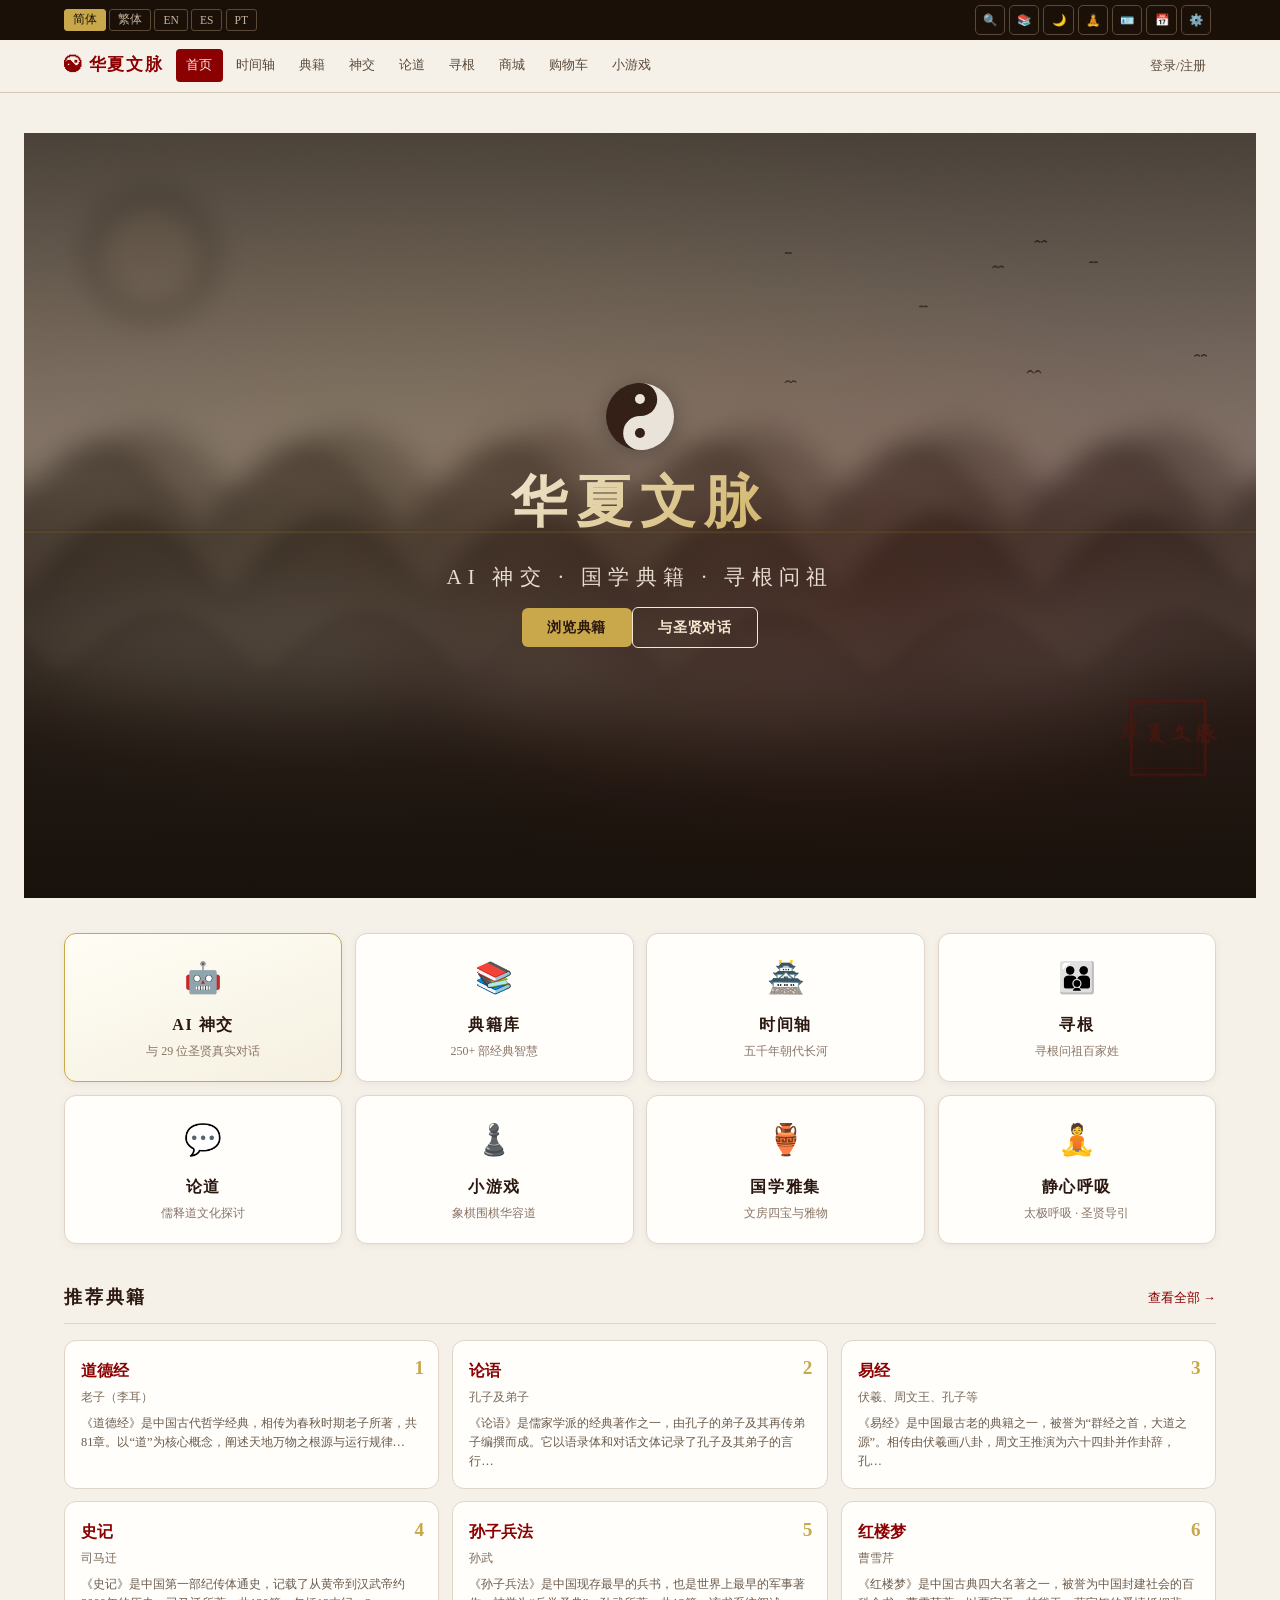
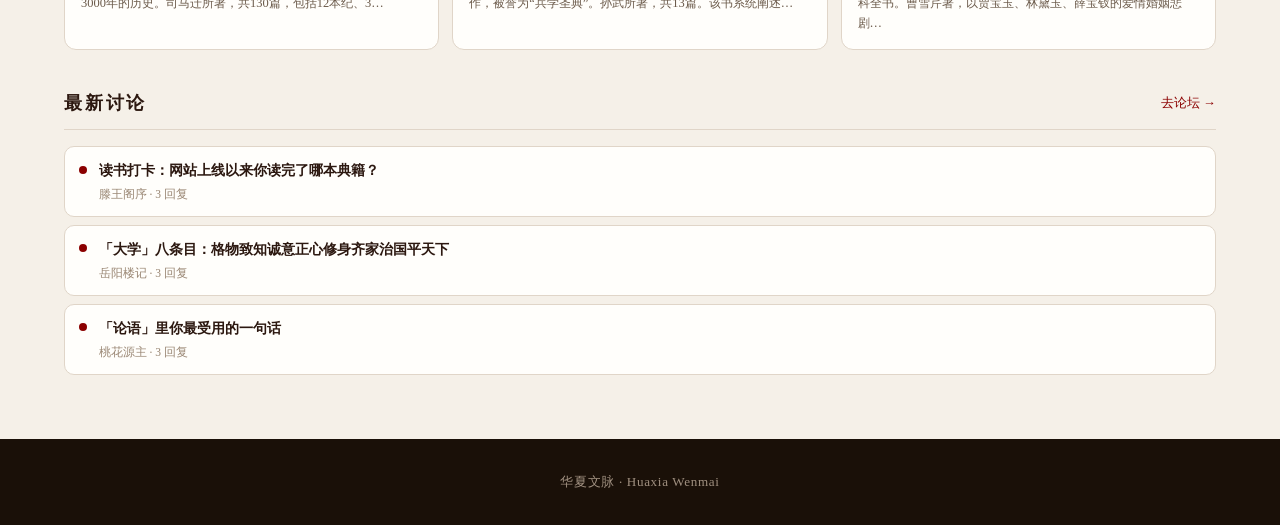
==== commit 5045f1a2: "Add files via upload" ====
--- a/index.html
+++ b/index.html
@@ -3,7 +3,7 @@
 <head>
 <meta charset="UTF-8">
 <meta name="viewport" content="width=device-width,initial-scale=1,viewport-fit=cover">
-<meta name="description" content="华夏文脉是一站式中国传统文化平台：四书五经、道德经、论语、周易等国学经典原文在线阅读，儒释道文化、姓氏寻根、二十四节气、圣贤对话、国学小游戏与文创商城。"><meta name="keywords" content="华夏文脉,国学,中国传统文化,四书五经,道德经,论语,周易,儒释道,儒家,道家,佛家,姓氏,百家姓,二十四节气,国学小游戏,象棋,围棋,华容道"><meta property="og:site_name" content="华夏文脉"><meta property="og:title" content="华夏文脉｜国学经典·儒释道·姓氏寻根·国学小游戏"><meta property="og:description" content="读典籍、会圣贤、测性格、问签、寻根、下棋——一站式国学文化体验。"><meta property="og:type" content="website"><meta property="og:locale" content="zh_CN"><meta name="twitter:card" content="summary"><script type="application/ld+json">{"@context":"https://schema.org","@type":"WebSite","name":"华夏文脉","url":"https://hi-mercury.com/","description":"一站式中国传统文化平台：国学经典阅读、儒释道文化、姓氏寻根、国学小游戏与文创商城。","potentialAction":{"@type":"SearchAction","target":"https://hi-mercury.com/?q={search_term_string}","query-input":"required name=search_term_string"}}</script>
+<meta name="description" content="华夏文脉是一站式中国传统文化平台：四书五经、道德经、论语、周易等国学经典原文在线阅读，儒释道文化、姓氏寻根、二十四节气、圣贤对话、国学小游戏与文创商城。"><meta name="keywords" content="华夏文脉,国学,中国传统文化,AI神交,AI圣贤对话,DeepSeek,四书五经,道德经,论语,周易,儒释道,儒家,道家,佛家,寻根问祖,姓氏起源,百家姓,二十四节气,七十二候,国学小游戏,象棋,围棋,五子棋,华容道,静心呼吸,圣贤映照"><meta property="og:site_name" content="华夏文脉"><meta property="og:title" content="华夏文脉｜AI神交·国学经典·寻根问祖·国学小游戏"><meta property="og:description" content="读典籍、会圣贤、测性格、问签、寻根、下棋——一站式国学文化体验。"><meta property="og:type" content="website"><meta property="og:locale" content="zh_CN"><meta name="twitter:card" content="summary"><script type="application/ld+json">{"@context":"https://schema.org","@type":"WebSite","name":"华夏文脉","url":"https://hi-mercury.com/","description":"一站式中国传统文化平台：国学经典阅读、儒释道文化、姓氏寻根、国学小游戏与文创商城。","potentialAction":{"@type":"SearchAction","target":"https://hi-mercury.com/?q={search_term_string}","query-input":"required name=search_term_string"}}</script>
 <title>华夏文脉｜国学经典·儒释道·姓氏寻根·国学小游戏</title>
 <link rel="icon" type="image/svg+xml" href="data:image/svg+xml,%3Csvg xmlns='http://www.w3.org/2000/svg' viewBox='0 0 100 100'%3E%3Crect width='100' height='100' rx='16' fill='%238B0000'/%3E%3Ccircle cx='50' cy='50' r='28' fill='none' stroke='%23f5e8d0' stroke-width='4'/%3E%3Cpath d='M50 22 A28 28 0 0 1 50 78 A14 14 0 0 1 50 50 A14 14 0 0 0 50 22 Z' fill='%23f5e8d0'/%3E%3Ccircle cx='50' cy='36' r='4' fill='%238B0000'/%3E%3Ccircle cx='50' cy='64' r='4' fill='%23f5e8d0'/%3E%3C/svg%3E">
 <style>
@@ -859,18 +859,41 @@
 .sj-ai-dot.on{background:#2e8b57;box-shadow:0 0 6px #2e8b57}
 .sj-ai-tag{display:inline-block;margin-left:.4rem;padding:0 .4rem;border-radius:4px;background:#8B0000;color:#fff;font-size:.68rem;font-style:normal}
 .sj-ai-dot.chk{background:#c9a227;animation:sjBlink 1s infinite alternate}
+.tag-link{cursor:pointer;border-bottom:1px dashed #8B6B4A}
+.tag-link:hover{background:#8B0000;color:#f5f0e8}
+.tl-classic-link{cursor:pointer;border-left:3px solid #c9a84c;padding-left:.4rem}
+.tl-classic-link:hover{background:#f3eadb}
+.tl-classic-link em{color:#8B0000}
+.sj-ai-status{font-size:.8rem;color:#8a6f52;margin:.4rem 0 .6rem;display:flex;align-items:center;gap:.35rem;padding:.5rem .7rem;border-radius:8px;background:#f3eadb}
+.sj-ai-status.on{background:linear-gradient(90deg,#e8f5e9,#f1f8e9);color:#1b5e20;font-weight:600;border:1px solid #a5d6a7;box-shadow:0 0 10px rgba(76,175,80,.25)}
+.sj-ai-dot{width:9px;height:9px;border-radius:50%;background:#b9a890;display:inline-block;flex-shrink:0}
+.sj-ai-dot.on{background:#2e8b57;box-shadow:0 0 8px #2e8b57;animation:sjPulse 1.6s infinite}
+.sj-ai-dot.chk{background:#c9a227;animation:sjBlink 1s infinite alternate}
+@keyframes sjPulse{0%,100%{transform:scale(1)}50%{transform:scale(1.5)}}
+.sj-ai-badge{background:linear-gradient(90deg,#1b5e20,#2e7d32);color:#e8f5e9;text-align:center;padding:.55rem 1rem;border-radius:10px;font-size:.85rem;font-weight:600;margin-bottom:.6rem;box-shadow:0 4px 14px rgba(27,94,32,.22)}
+.sj-ai-lbl{color:#1b5e20;font-weight:700}
+.sm-emperor{background:#fff4d6;border-color:#d9a520;color:#7a5a00;font-weight:600}
+.sa-log{max-height:300px;overflow-y:auto;margin:.6rem 0;text-align:left}
+.hm-card-ai{border:1px solid #c9a84c;background:linear-gradient(160deg,#fffdf5,#f5f0e0)}
+.hm-card-ai:hover{border-color:#8B0000}
+.hero-btn-ghost{background:0 0;border:1px solid #f5e8d0;color:#f5e8d0}
+.hero-btn-ghost:hover{background:#f5e8d0;color:#8B0000}
 </style>
 </head>
 <body>
 <div class="top-bar"><div class="top-bar-inner"><div class="lang-switch" id="langSwitch"></div><div class="top-bar-user" id="topBarUser"></div></div></div>
 <nav class="sticky-nav"><div class="nav-inner"><span class="nav-brand" onclick="navTo('home')">☯ <span data-t="siteTitle"></span></span><div id="mainNav"></div></div></nav>
 <div class="page active" id="home-page">
-<header class="hero"><div class="hero-content"><div class="hero-icon"><div class="taiji"><i class="tj-dot tj-dot-a"></i><i class="tj-dot tj-dot-b"></i></div></div><h1 data-t="siteTitle"></h1><p class="hero-sub" data-t="siteSub"></p><button class="hero-btn hero-btn-primary" onclick="navTo('classics')" data-t="browseClassics"></button></div></header>
+<header class="hero"><div class="hero-content"><div class="hero-icon"><div class="taiji"><i class="tj-dot tj-dot-a"></i><i class="tj-dot tj-dot-b"></i></div></div><h1 data-t="siteTitle"></h1><p class="hero-sub" data-t="siteSub"></p><button class="hero-btn hero-btn-primary" onclick="navTo('classics')" data-t="browseClassics"></button><button class="hero-btn hero-btn-ghost" onclick="navTo('shenjiao')" data-t="heroShenjiao"></button></div></header>
 <div class="home-modules">
+<div class="hm-card hm-card-ai" onclick="navTo('shenjiao')"><span class="hm-icon">🤖</span><h4 data-t="hmShenjiao"></h4><p data-t="hmShenjiaoSub"></p></div>
+<div class="hm-card" onclick="navTo('classics')"><span class="hm-icon">📚</span><h4 data-t="hmClassics"></h4><p data-t="hmClassicsSub"></p></div>
 <div class="hm-card" onclick="navTo('timeline')"><span class="hm-icon">🏯</span><h4 data-t="hmTimeline"></h4><p data-t="hmTimelineSub"></p></div>
-<div class="hm-card" onclick="navTo('classics')"><span class="hm-icon">📚</span><h4 data-t="hmClassics"></h4><p data-t="hmClassicsSub"></p></div>
 <div class="hm-card" onclick="navTo('surname')"><span class="hm-icon">👪</span><h4 data-t="hmSurname"></h4><p data-t="hmSurnameSub"></p></div>
+<div class="hm-card" onclick="navTo('forum')"><span class="hm-icon">💬</span><h4 data-t="hmForum"></h4><p data-t="hmForumSub"></p></div>
+<div class="hm-card" onclick="navTo('game')"><span class="hm-icon">♟️</span><h4 data-t="hmGame"></h4><p data-t="hmGameSub"></p></div>
 <div class="hm-card" onclick="navTo('shop')"><span class="hm-icon">🏺</span><h4 data-t="hmShop"></h4><p data-t="hmShopSub"></p></div>
+<div class="hm-card" onclick="openCalm()"><span class="hm-icon">🧘</span><h4 data-t="hmCalm"></h4><p data-t="hmCalmSub"></p></div>
 </div>
 <section class="home-section"><div class="hs-head"><h3 data-t="homeFeatured"></h3><button class="hs-more" onclick="navTo('classics')" data-t="viewAll"></button></div><div class="home-books" id="homeBooks"></div></section>
 <section class="home-section"><div class="hs-head"><h3 data-t="homeLatest"></h3><button class="hs-more" onclick="navTo('forum')" data-t="goForum"></button></div><div class="home-posts" id="homeForum"></div></section>
@@ -889,7 +912,7 @@
 <div class="shop-grid" id="shopGrid"></div><div class="faq-block" data-faq="shop"></div>
 </div>
 <div class="page" id="cart-page"><div id="cart-page-content"></div></div>
-<div class="page" id="shenjiao-page"><div class="sj-head" id="shenjiao-page-content"></div><div class="faq-block" data-faq="shenjiao"></div></div>
+<div class="page" id="shenjiao-page"><div class="sj-ai-badge">✨ 已接入 DeepSeek AI 大模型 · 与圣贤真实对话</div><div class="sj-head" id="shenjiao-page-content"></div><div class="faq-block" data-faq="shenjiao"></div></div>
 <div class="page" id="game-page"><div id="game-page-content"></div><div class="faq-block" data-faq="game"></div></div>
 <div class="page timeline-page" id="timeline-page">
 <div class="tl-map" aria-hidden="true"><svg viewBox="0 0 1200 800" xmlns="http://www.w3.org/2000/svg" fill="none" preserveAspectRatio="xMidYMid slice">
@@ -1036,7 +1059,15 @@
 hmSurname:{'zh-CN':'寻根','zh-TW':'尋根','en':'Roots','es':'Raíces','pt':'Raízes'},
 hmSurnameSub:{'zh-CN':'寻根问祖百家姓','zh-TW':'尋根問祖百家姓','en':'Trace Your Family Roots','es':'Rastrea tus Raíces Familiares','pt':'Rastreie suas Raízes Familiares'},
 hmShop:{'zh-CN':'国学雅集','zh-TW':'國學雅集','en':'Cultural Shop','es':'Tienda Cultural','pt':'Loja Cultural'},
-hmShopSub:{'zh-CN':'文房四宝与雅物','zh-TW':'文房四寶與雅物','en':'Scholar Items & Artifacts','es':'Artículos de Erudito y Artefactos','pt':'Artigos do Erudito e Artefatos'},
+hmShopSub:{'zh-CN':'文房四宝与雅物','zh-TW':'文房四寶與雅物','en':'Scholar Items & Artifacts','es':'Artículos de Erudito y Artefactos','pt':'Artigos do Erudito e Artefatos'},
+hmShenjiao:{'zh-CN':'AI 神交','zh-TW':'AI 神交','en':'AI Sage Chat','es':'Charla con Sabios IA','pt':'Conversa com Sábios IA'},
+hmShenjiaoSub:{'zh-CN':'与 29 位圣贤真实对话','zh-TW':'與 29 位聖賢真實對話','en':'Real Chat with 29 Sages','es':'Charla real con 29 sabios','pt':'Conversa real com 29 sábios'},
+hmForum:{'zh-CN':'论道','zh-TW':'論道','en':'Discourse','es':'Debate','pt':'Debate'},
+hmForumSub:{'zh-CN':'儒释道文化探讨','zh-TW':'儒釋道文化探討','en':'Confucianism · Buddhism · Taoism','es':'Confucianismo · Budismo · Taoísmo','pt':'Confucionismo · Budismo · Taoísmo'},
+hmGame:{'zh-CN':'小游戏','zh-TW':'小遊戲','en':'Mini Games','es':'Minijuegos','pt':'Minijogos'},
+hmGameSub:{'zh-CN':'象棋围棋华容道','zh-TW':'象棋圍棋華容道','en':'Xiangqi · Go · Klotski','es':'Xiangqi · Go · Klotski','pt':'Xiangqi · Go · Klotski'},
+hmCalm:{'zh-CN':'静心呼吸','zh-TW':'靜心呼吸','en':'Calm Breathing','es':'Respiración Calma','pt':'Respiração Calma'},
+hmCalmSub:{'zh-CN':'太极呼吸 · 圣贤导引','zh-TW':'太極呼吸 · 聖賢導引','en':'Taiji Breathing · Sage Guide','es':'Respiración Taiji · Guía de Sabios','pt':'Respiração Taiji · Guia de Sábios'},
 homeFeatured:{'zh-CN':'推荐典籍','zh-TW':'推薦典籍','en':'Featured Classics','es':'Clásicos Destacados','pt':'Clássicos em Destaque'},
 homeLatest:{'zh-CN':'最新讨论','zh-TW':'最新討論','en':'Latest Discussions','es':'Últimos Debates','pt':'Últimas Discussões'},
 viewAll:{'zh-CN':'查看全部 →','zh-TW':'查看全部 →','en':'View All →','es':'Ver Todo →','pt':'Ver Tudo →'},
@@ -1259,10 +1290,11 @@
 sjQuoteMark:{'zh-CN':'“','zh-TW':'「','en':'"','es':'"','pt':'"'},
 sjShareFrom:{'zh-CN':'','zh-TW':'','en':'','es':'','pt':''},
 sjShareOk:{'zh-CN':'已生成帖子草稿，去论坛发布吧','zh-TW':'已生成帖子草稿，去論壇發布吧','en':'Post draft ready — go publish it','es':'Borrador listo — publícalo','pt':'Rascunho pronto — publique-o'},
-siteSub:{'zh-CN':'中华国学典籍网','zh-TW':'中華國學典籍網','en':'Portal of Chinese Classics','es':'Portal de Clásicos Chinos','pt':'Portal de Clássicos Chineses'},
+siteSub:{'zh-CN':'AI 神交 · 国学典籍 · 寻根问祖','zh-TW':'AI 神交 · 國學典籍 · 尋根問祖','en':'AI Sages · Classics · Ancestry','es':'Sabios IA · Clásicos · Ancestros','pt':'Sábios IA · Clássicos · Ancestrais'},
 siteDesc:{'zh-CN':'从山海经的上古传说，到历朝历代的经史子集，以朝代时间轴为线索，带您走进中华五千年文化的浩瀚星河。','zh-TW':'從山海經的上古傳說，到歷朝歷代的經史子集，以朝代時間軸為線索，帶您走進中華五千年文化的浩瀚星河。','en':'From the myths of the Classic of Mountains and Seas to the classics and histories of every dynasty, follow our dynastic timeline into the vast galaxy of five thousand years of Chinese culture.','es':'Desde los mitos del Clásico de las Montañas y los Mares hasta los clásicos de cada dinastía, siga nuestra línea de tiempo dinástica hacia la vasta galaxia de cinco mil años de cultura china.','pt':'Dos mitos do Clássico das Montanhas e Mares aos clássicos e histórias de cada dinastia, siga nossa linha do tempo dinástica na vasta galáxia de cinco mil anos de cultura chinesa.'},
 exploreTimeline:{'zh-CN':'探索时间轴','zh-TW':'探索時間軸','en':'Explore Timeline','es':'Explorar la Línea de Tiempo','pt':'Explorar a Linha do Tempo'},
-browseClassics:{'zh-CN':'浏览典籍','zh-TW':'瀏覽典籍','en':'Browse Classics','es':'Explorar Clásicos','pt':'Explorar Clássicos'},
+browseClassics:{'zh-CN':'浏览典籍','zh-TW':'瀏覽典籍','en':'Browse Classics','es':'Explorar Clásicos','pt':'Explorar Clássicos'},
+heroShenjiao:{'zh-CN':'与圣贤对话','zh-TW':'與聖賢對話','en':'Chat with Sages','es':'Hablar con Sabios','pt':'Conversar com Sábios'},
 scrollDown:{'zh-CN':'向下探索','zh-TW':'向下探索','en':'Scroll to Explore','es':'Desplázate para Explorar','pt':'Role para Explorar'},
 navHome:{'zh-CN':'首页','zh-TW':'首頁','en':'Home','es':'Inicio','pt':'Início'},
 navTimeline:{'zh-CN':'时间轴','zh-TW':'時間軸','en':'Timeline','es':'Cronología','pt':'Linha do Tempo'},
@@ -2390,6 +2422,12 @@
 minguo:[{n:'孙中山',m:'辛亥革命，创立民国'},{n:'蒋介石',m:'北伐统一'}],
 zhonghua:[{n:'毛泽东',m:'开国大典'},{n:'邓小平',m:'改革开放'},{n:'习近平',m:'中华民族伟大复兴'}]
 };
+var SAGE_BY_NAME={},BOOK_BY_NAME={},_sageMapBuilt=false,_bookMapBuilt=false;
+function buildSageMap(){if(_sageMapBuilt)return;_sageMapBuilt=true;if(typeof SHENJIAO_CHARS!=="undefined"){SHENJIAO_CHARS.forEach(function(s){SAGE_BY_NAME[s.name]=s.id;});}}
+function buildBookMap(){if(_bookMapBuilt)return;_bookMapBuilt=true;if(typeof BOOKS_DATA!=="undefined"){BOOKS_DATA.forEach(function(b){var n=(b.name&&b.name["zh-CN"])||"";n=n.replace(/《|》/g,"").trim();if(n)BOOK_BY_NAME[n]=b.id;});}}
+function tlFigureHtml(f){buildSageMap();var id=SAGE_BY_NAME[f];if(id)return '<span class="tag tag-link" onclick="event.stopPropagation();navTo(\'shenjiao\');openSage(\''+id+'\')" title="与'+f+'对话">'+f+'</span>';return '<span class="tag">'+f+'</span>';}
+function tlClassicHtml(b){buildBookMap();var n=(b.name||"").replace(/《|》/g,"").trim();var id=BOOK_BY_NAME[n];if(id)return '<div class="tl-classic tl-classic-link" onclick="event.stopPropagation();openReader(\''+id+'\')" title="阅读《'+n+'》"><b>'+b.name+'</b><span>'+b.desc+'</span><em>'+b.type+' · 点击阅读 →</em></div>';return '<div class="tl-classic"><b>'+b.name+'</b><span>'+b.desc+'</span><em>'+b.type+'</em></div>';}
+var TL_CULTURE={shanggu:["三皇五帝，文明滥觞","伏羲画八卦，神农尝百草","仓颉造字，大禹治水"],xia:["夏历：中国最早历法雏形","二里头遗址：青铜文化发端","家天下：世袭制之始"],shang:["甲骨文：中国最早成熟文字","青铜器鼎盛（司母戊鼎）","巫卜文化，敬天祭祖"],xizhou:["周公制礼作乐","宗法制与分封制","《诗经》早期篇章"],dongzhou:["百家争鸣兴起","孔子、老子、庄子诸子并起","《春秋》《左传》成书"],zhanguo:["百家争鸣高峰","屈原《离骚》","青铜剑与冶铁术进步"],qin:["书同文、车同轨、统一度量衡","修筑万里长城","兵马俑：地下军团"],xihan:["《史记》成书","蔡伦改进造纸术","张骞开通丝绸之路"],xin:["王莽托古改制","古文经学兴起"],donghan:["许慎《说文解字》","张衡地动仪","佛教传入中国"],sanguo:["建安文学：三曹七子","诸葛亮《出师表》","华佗麻沸散与外科"],xijin:["玄学兴起","书法艺术发展"],dongjin:["王羲之《兰亭序》","山水诗兴起","顾恺之绘画"],nanbeichao:["《文心雕龙》《昭明文选》","云冈、龙门石窟","祖冲之推算圆周率"],sui:["开凿大运河","创立科举制度","赵州桥"],tang:["唐诗鼎盛（李白、杜甫）","雕版印刷","禅宗兴盛"],wudai:["词的兴起","《韩熙载夜宴图》"],beisong:["毕昇活字印刷","《清明上河图》","程朱理学发端"],nanxun:["朱熹集理学大成","辛弃疾、李清照之词","指南针应用于航海"],yuan:["元曲四大家","郭守敬《授时历》","青花瓷成熟"],ming:["《永乐大典》","郑和七下西洋","《本草纲目》《天工开物》"],qing:["编纂《四库全书》","京剧形成","《红楼梦》"],minguo:["新文化运动","白话文运动","现代教育兴起"],zhonghua:["中华文明伟大复兴","五十六个民族共同家园"]};
 function renderTimeline(){var c=document.getElementById("timelineContainer");if(!c||typeof DYNASTIES==="undefined")return;
 var SEALS={shanggu:"古",xia:"夏",shang:"商",xizhou:"周",dongzhou:"春",zhanguo:"战",qin:"秦",xihan:"汉",xin:"新",donghan:"汉",sanguo:"三",xijin:"晋",dongjin:"晋",nanbeichao:"朝",sui:"隋",tang:"唐",wudai:"五",beisong:"宋",nanxun:"宋",yuan:"元",ming:"明",qing:"清",minguo:"民",zhonghua:"华"};
 var ERAS=[[0,6,"era1"],[7,9,"era2"],[10,13,"era3"],[14,16,"era4"],[17,19,"era5"],[20,21,"era6"],[22,23,"era7"]];
@@ -2400,9 +2438,9 @@
 var html="";
 for(var ei=0;ei<ERAS.length;ei++){var e=ERAS[ei];html+='<div class="tl-era"><span>'+t(e[2])+'</span></div>';
 for(var i=e[0];i<=e[1];i++){var d=DYNASTIES[i];if(!d)continue;
-html+='<div class="tl-item" onclick="toggleTimeline('+i+')"><div class="tl-dot"></div><div class="tl-seal">'+(SEALS[d.id]||d.name.charAt(0))+'</div><div class="tl-card"><div class="tl-head"><div class="tl-year">'+d.year+'</div><h3 class="tl-name">'+d.name+'</h3><div class="tl-sub">'+(d.subtitle||"")+'</div><div class="tl-capital"><em>'+t("tlCapital")+'</em>'+(CAPITALS[d.id]||'')+'</div></div><p class="tl-preview">'+(d.summary||"")+'</p><div class="tl-body"><div class="tl-block"><h4>'+t("tlTerritory")+'</h4><p>'+(TERRITORY[d.id]||'')+'</p></div>'+((EMPERORS[d.id]&&EMPERORS[d.id].length)?'<div class="tl-block"><h4>'+t("tlEmperors")+'</h4><ul>'+EMPERORS[d.id].map(function(e){return'<li><b>'+e.n+'</b> · '+e.m+'</li>';}).join("")+'</ul></div>':"")+((EVENTS[d.id]&&EVENTS[d.id].length)?'<div class="tl-block"><h4>'+t("tlEvents")+'</h4><ul>'+EVENTS[d.id].map(function(e){return'<li>'+e+'</li>';}).join("")+'</ul></div>':"")+
-((d.figures&&d.figures.length)?'<div class="tl-block"><h4>'+t("tlFigures")+'</h4><div class="tl-tags">'+d.figures.map(function(f){return'<span class="tag">'+f+'</span>';}).join("")+'</div></div>':"")+
-((d.classics&&d.classics.length)?'<div class="tl-block"><h4>'+t("tlClassics")+'</h4><div class="tl-classics">'+d.classics.map(function(b){return'<div class="tl-classic"><b>'+b.name+'</b><span>'+b.desc+'</span><em>'+b.type+'</em></div>';}).join("")+'</div></div>':"")+
+html+='<div class="tl-item" onclick="toggleTimeline('+i+')"><div class="tl-dot"></div><div class="tl-seal">'+(SEALS[d.id]||d.name.charAt(0))+'</div><div class="tl-card"><div class="tl-head"><div class="tl-year">'+d.year+'</div><h3 class="tl-name">'+d.name+'</h3><div class="tl-sub">'+(d.subtitle||"")+'</div><div class="tl-capital"><em>'+t("tlCapital")+'</em>'+(CAPITALS[d.id]||'')+'</div></div><p class="tl-preview">'+(d.summary||"")+'</p><div class="tl-body"><div class="tl-block"><h4>'+t("tlTerritory")+'</h4><p>'+(TERRITORY[d.id]||'')+'</p></div>'+((TL_CULTURE[d.id]&&TL_CULTURE[d.id].length)?'<div class="tl-block"><h4>文化掠影</h4><ul>'+TL_CULTURE[d.id].map(function(x){return'<li>'+x+'</li>';}).join("")+'</ul></div>':"")+((EMPERORS[d.id]&&EMPERORS[d.id].length)?'<div class="tl-block"><h4>'+t("tlEmperors")+'</h4><ul>'+EMPERORS[d.id].map(function(e){return'<li><b>'+e.n+'</b> · '+e.m+'</li>';}).join("")+'</ul></div>':"")+((EVENTS[d.id]&&EVENTS[d.id].length)?'<div class="tl-block"><h4>'+t("tlEvents")+'</h4><ul>'+EVENTS[d.id].map(function(e){return'<li>'+e+'</li>';}).join("")+'</ul></div>':"")+
+((d.figures&&d.figures.length)?'<div class="tl-block"><h4>'+t("tlFigures")+'</h4><div class="tl-tags">'+d.figures.map(function(f){return tlFigureHtml(f);}).join("")+'</div></div>':"")+
+((d.classics&&d.classics.length)?'<div class="tl-block"><h4>'+t("tlClassics")+'</h4><div class="tl-classics">'+d.classics.map(function(b){return tlClassicHtml(b);}).join("")+'</div></div>':"")+
 '</div><div class="tl-arrow">▾</div></div></div>';
 }}
 c.innerHTML=html;}
@@ -2564,7 +2602,88 @@
   {n:"田",origin:"妫姓，陈完奔齐，改姓田氏。后田氏代齐。",famous:["田单","田横"]},
   {n:"姜",origin:"姜姓，炎帝神农氏生于姜水，以地为氏。",famous:["姜子牙（姜尚）","姜夔"]},
   {n:"范",origin:"祁姓，帝尧后裔。晋大夫士封于范，以邑为氏。",famous:["范仲淹","范成大","范蠡"]},
-  {n:"沈",origin:"姬姓，周文王第十子聃季载封于沈，以国为氏。",famous:["沈括","沈从文","沈约"]}
+  {n:"沈",origin:"姬姓，周文王第十子聃季载封于沈，以国为氏。",famous:["沈括","沈从文","沈约"]},
+  {n:"苗",origin:"芈姓，楚国公族苗贲皇之后，以封邑为氏。",famous:["苗训","苗可秀"]},
+  {n:"欧阳",origin:"姒姓，越王勾践之后，封于欧余山之阳，以地为氏。",famous:["欧阳询","欧阳修"]},
+  {n:"司马",origin:"周宣王时程伯休父为司马，以官为氏。",famous:["司马相如","司马迁","司马光"]},
+  {n:"诸葛",origin:"葛氏一支居诸城者称诸葛，后以之氏。",famous:["诸葛亮","诸葛瑾"]},
+  {n:"上官",origin:"芈姓，楚怀王少子兰为上官大夫，以官为氏。",famous:["上官仪","上官婉儿"]},
+  {n:"东方",origin:"伏羲之后，或以地为氏。",famous:["东方朔"]},
+  {n:"公孙",origin:"诸侯之孙称公孙，以身份为氏。",famous:["公孙弘","公孙龙"]},
+  {n:"令狐",origin:"姬姓，晋将魏颗封于令狐，以邑为氏。",famous:["令狐楚","令狐德棻"]},
+  {n:"轩辕",origin:"黄帝居轩辕之丘，因以为氏。",famous:["黄帝（轩辕）"]},
+  {n:"夏侯",origin:"姒姓，夏禹之后，周封杞国，后以国为氏。",famous:["夏侯婴","夏侯惇"]},
+  {n:"皇甫",origin:"子姓，宋戴公之子充石，字皇父，后改皇甫。",famous:["皇甫嵩","皇甫谧"]},
+  {n:"尉迟",origin:"北魏鲜卑尉迟部，以部落为氏。",famous:["尉迟恭"]},
+  {n:"长孙",origin:"北魏拓跋氏宗室之后。",famous:["长孙无忌","长孙皇后"]},
+  {n:"宇文",origin:"鲜卑宇文部，以部落为氏。",famous:["宇文泰","宇文化及"]},
+  {n:"慕容",origin:"鲜卑慕容部，以部落为氏。",famous:["慕容廆","慕容垂"]},
+  {n:"独孤",origin:"鲜卑独孤部，以部落为氏。",famous:["独孤信","独孤伽罗"]},
+  {n:"司徒",origin:"上古官名，以官为氏。",famous:["司徒美堂"]},
+  {n:"司空",origin:"上古官名，以官为氏。",famous:["司空图"]},
+  {n:"钟离",origin:"钟离国之后，以国为氏。",famous:["钟离权（汉钟离）","钟离眛"]},
+  {n:"西门",origin:"以居地为氏。",famous:["西门豹"]},
+  {n:"南宫",origin:"以居地为氏。",famous:["南宫适"]},
+  {n:"何",origin:"姬姓，韩氏之后，秦灭韩，子孙避祸改姓何。",famous:["何晏","何绍基"]},
+  {n:"于",origin:"姬姓，周武王第三子邘叔封于邘，去邑为于。",famous:["于谦","于右任"]},
+  {n:"董",origin:"己姓，飂叔安裔孙董父，以豢龙为职，赐姓董。",famous:["董仲舒","董其昌"]},
+  {n:"袁",origin:"妫姓，陈胡公后裔，以字为氏（辕→袁）。",famous:["袁绍","袁崇焕"]},
+  {n:"傅",origin:"姬姓，商相傅说之后，以地为氏。",famous:["傅说","傅山"]},
+  {n:"吕",origin:"姜姓，伯夷佐禹治水封于吕，以国为氏。",famous:["吕尚（姜子牙）","吕不韦"]},
+  {n:"卢",origin:"姜姓，齐桓公之后，封于卢邑，以邑为氏。",famous:["卢照邻","卢植"]},
+  {n:"蒋",origin:"姬姓，周公第三子伯龄封于蒋国，以国为氏。",famous:["蒋琬","蒋中正"]},
+  {n:"贾",origin:"姬姓，唐叔虞少子公明封于贾，以国为氏。",famous:["贾谊","贾岛"]},
+  {n:"丁",origin:"姜姓，齐太公之子丁公伋，以谥为氏。",famous:["丁汝昌","丁玲"]},
+  {n:"薛",origin:"任姓，黄帝裔孙奚仲封于薛，以国为氏。",famous:["薛仁贵","薛涛"]},
+  {n:"阎",origin:"姬姓，周武王封泰伯曾孙仲奕于阎乡，以地为氏。",famous:["阎立本","阎锡山"]},
+  {n:"余",origin:"秦穆公谋臣由余之后，以名为氏。",famous:["余靖","余秋雨"]},
+  {n:"戴",origin:"子姓，宋戴公之后，以谥为氏。",famous:["戴逵","戴震"]},
+  {n:"夏",origin:"姒姓，夏禹之后，以国为氏。",famous:["夏完淳","夏衍"]},
+  {n:"任",origin:"风姓，太昊之后，封于任国，以国为氏。",famous:["任昉","任伯年"]},
+  {n:"方",origin:"方雷氏之后，或周大夫方叔之后。",famous:["方孝孺","方以智"]},
+  {n:"石",origin:"姬姓，卫大夫石碏之后，以名为氏。",famous:["石碏","石达开"]},
+  {n:"姚",origin:"妫姓，虞舜生于姚墟，以地为姓。",famous:["姚崇","姚鼐"]},
+  {n:"谭",origin:"姒姓，谭国之后，以国为氏。",famous:["谭嗣同","谭鑫培"]},
+  {n:"廖",origin:"廖国之后，或以名为氏。",famous:["廖化","廖仲恺"]},
+  {n:"邹",origin:"曹姓，邾娄国之后，战国改称邹，以国为氏。",famous:["邹衍","邹容"]},
+  {n:"熊",origin:"芈姓，楚鬻熊之后，以名为氏。",famous:["熊廷弼","熊十力"]},
+  {n:"金",origin:"少昊金天氏之后，或以国为氏。",famous:["金圣叹","金岳霖"]},
+  {n:"陆",origin:"田氏之后，齐宣王少子通封于陆乡，以地为氏。",famous:["陆逊","陆游","陆九渊"]},
+  {n:"郝",origin:"商帝乙之子期封于郝乡，以地为氏。",famous:["郝懿行"]},
+  {n:"孔",origin:"子姓，宋微子之后，孔子父叔梁纥始以孔为氏。",famous:["孔子","孔融","孔尚任"]},
+  {n:"白",origin:"芈姓，楚平王太子建之子胜封白公，以邑为氏。",famous:["白起","白居易"]},
+  {n:"崔",origin:"姜姓，齐丁公嫡子季子让国，封于崔邑。",famous:["崔颢","崔护"]},
+  {n:"康",origin:"姬姓，卫康叔之后，以谥为氏。",famous:["康有为"]},
+  {n:"毛",origin:"姬姓，周文王第八子毛叔郑封于毛，以国为氏。",famous:["毛遂","毛泽东"]},
+  {n:"邱",origin:"姜姓，齐太公封营丘，以丘为氏，避孔讳加邑为邱。",famous:["丘处机"]},
+  {n:"秦",origin:"嬴姓，秦非子之后，以国为氏。",famous:["秦观","秦琼"]},
+  {n:"江",origin:"嬴姓，伯益之后，封于江国，以国为氏。",famous:["江淹","江万里"]},
+  {n:"史",origin:"史官之后，以官为氏。",famous:["史可法","史铁生"]},
+  {n:"顾",origin:"姒姓，越王勾践之后，封于顾邑。",famous:["顾恺之","顾炎武"]},
+  {n:"侯",origin:"姬姓，晋侯缗之后，以爵为氏。",famous:["侯方域"]},
+  {n:"邵",origin:"姬姓，召公奭之后，以邑为氏（召→邵）。",famous:["邵雍","邵飘萍"]},
+  {n:"孟",origin:"姬姓，鲁桓公之子庆父之后，以孟为氏。",famous:["孟子","孟浩然"]},
+  {n:"龙",origin:"上古龙师之后，或以名为氏。",famous:["龙且","龙云"]},
+  {n:"万",origin:"姬姓，毕万之后，以名为氏。",famous:["万章","万斯同"]},
+  {n:"段",origin:"姬姓，郑武公少子共叔段之后。",famous:["段干木","段玉裁"]},
+  {n:"钱",origin:"彭姓，彭祖之孙孚为周钱府上士，以官为氏。",famous:["钱镠","钱学森"]},
+  {n:"汤",origin:"子姓，商汤之后，以名为氏。",famous:["汤显祖","汤和"]},
+  {n:"尹",origin:"少昊之子殷为工正，封于尹城，以地为氏。",famous:["尹吉甫","尹焞"]},
+  {n:"黎",origin:"九黎之后，或以国为氏。",famous:["黎元洪"]},
+  {n:"易",origin:"齐桓公之臣易牙之后，或以地为氏。",famous:["易中天"]},
+  {n:"常",origin:"卫康叔之后，封于常邑。",famous:["常遇春"]},
+  {n:"武",origin:"姬姓，周平王少子，以谥为氏。",famous:["武则天","武训"]},
+  {n:"乔",origin:"桥氏之后，去木为乔。",famous:["乔吉","乔致庸"]},
+  {n:"贺",origin:"庆氏之后，避汉安帝父讳改贺。",famous:["贺知章","贺龙"]},
+  {n:"赖",origin:"赖国之后，以国为氏。",famous:["赖文光","赖声川"]},
+  {n:"龚",origin:"共工氏之后，以共为氏，加龙为龚。",famous:["龚自珍","龚贤"]},
+  {n:"文",origin:"周文王之后，以谥为氏。",famous:["文天祥","文徵明"]},
+  {n:"向",origin:"子姓，宋桓公之后。",famous:["向秀","向警予"]},
+  {n:"莫",origin:"鄚国之后，去邑为莫。",famous:["莫言"]},
+  {n:"雷",origin:"方雷氏之后，或以地为氏。",famous:["雷焕","雷锋"]},
+  {n:"蓝",origin:"嬴姓，蓝田之后。",famous:["蓝采和","蓝瑛"]},
+  {n:"严",origin:"庄姓避汉明帝讳改严。",famous:["严光","严复"]},
+  {n:"华",origin:"子姓，宋戴公之子考父食采于华。",famous:["华佗","华罗庚"]},
 ];
 function renderSurname(){const sec=document.getElementById("surname-page-content");if(!sec)return;
   let h="<div class=\"surname-search\"><input type=\"text\" id=\"surnameInput\" placeholder=\""+t("surnameSearch")+"...\" oninput=\"filterSurnames()\" autocomplete=\"off\"></div><div class=\"surname-list\" id=\"surnameList\">";
@@ -3687,8 +3806,9 @@
 function closeAiSettings(){var ov=document.getElementById("dsOverlay");if(ov)ov.classList.remove("active");}
 function saveAiSettings(){var k=document.getElementById("dsKey"),e=document.getElementById("dsEp");var key=k?k.value.trim():"";var ep=e?e.value.trim():"";DEEPSEEK_CONFIG.apiKey=key;if(ep)DEEPSEEK_CONFIG.endpoint=ep;try{localStorage.setItem("ch_ds",JSON.stringify({key:key,ep:ep}));}catch(e){}closeAiSettings();if(typeof sjUpdateAiStatus==="function")sjUpdateAiStatus();showToast(key?"AI 设置已保存":"已保存");}
 function clearAiSettings(){DEEPSEEK_CONFIG.apiKey="";try{localStorage.removeItem("ch_ds");}catch(e){}closeAiSettings();if(typeof sjUpdateAiStatus==="function")sjUpdateAiStatus();showToast("已清除 Key");}
-function sjStatusHtml(state){var lang=window._lang||"zh-CN";var t={checking:{"zh-CN":"正在检测 DeepSeek 连接…","zh-TW":"正在檢測 DeepSeek 連接…","en":"Checking DeepSeek connection…","es":"Comprobando conexión con DeepSeek…","pt":"Verificando conexão com o DeepSeek…"},on:{"zh-CN":"✨ AI 已连接","zh-TW":"✨ AI 已連接","en":"✨ AI connected","es":"✨ IA conectada","pt":"✨ IA conectada"},off:{"zh-CN":"离线语录模式 · 未检测到 DeepSeek（需配置后端）","zh-TW":"離線語錄模式 · 未檢測到 DeepSeek（需配置後端）","en":"Offline quote mode · DeepSeek not detected (backend required)","es":"Modo de citas sin conexión · DeepSeek no detectado (requiere backend)","pt":"Modo de citação offline · DeepSeek não detectado (requer backend)"}};var m=t[state]||t.off;var cls=state==="on"?" on":(state==="checking"?" chk":"");return '<span class="sj-ai-dot'+cls+'"></span> '+(m[lang]||m["zh-CN"]);}
-function sjUpdateAiStatus(){var el=document.querySelector(".sj-ai-status");if(!el)return;el.innerHTML=sjStatusHtml("checking");var done=function(on){if(el)el.innerHTML=sjStatusHtml(on?"on":"off");};var key=DEEPSEEK_CONFIG.apiKey,ep=DEEPSEEK_CONFIG.endpoint;if(key){done(true);return;}if(!ep){done(false);return;}try{fetch(ep,{method:"OPTIONS"}).then(function(r){done(r.ok||r.status===0||r.status===200||r.status===204);}).catch(function(){done(false);});}catch(e){done(false);}}
+var SAGE_AI_GREET={laozi:"道可道，非常道。你有何惑，吾以道答之。",kongzi:"有朋自远方来，不亦乐乎。但问无妨，吾知无不言。",zhuangzi:"天地与我并生。且放宽心，与你说说这逍遥之道。",mozi:"兼相爱，交相利。有何难事，吾以兼爱之理答你。",buddha:"一切有为法，如梦幻泡影。静心而问，吾为你开示。",huineng:"本来无一物。你且问来，当下即是。",wukong:"嘿嘿，俺老孙在此！有什么想不通的，尽管问俺！",simaqian:"究天人之际，通古今之变。但问史事，吾如实道来。",caocao:"对酒当歌。乱世之中，你有何惑，但说无妨。",liubang:"朕以布衣取天下。你想问什么，直言便是。",xiangyu:"力拔山兮气盖世！有何不服，尽管问来！",mao:"数风流人物，还看今朝。你有什么问题，我们一起探讨。",hanwu:"朕承先帝之业，开疆拓土。但问无妨。",qinshi:"朕扫六合，一统天下。你有何问，直言不讳。",wangyangming:"知行合一。心有所惑，吾与你格物致知。",libai:"天生我材必有用！把酒问青天，你有何愁，说来听听。",mazu:"海上风波，护你平安。有何心愿，但说无妨。",zhugeliang:"鞠躬尽瘁。你且问来，吾为你出谋划策。",sushi:"一蓑烟雨任平生。有何烦忧，且饮且谈。",quyuan:"路漫漫其修远兮。你问，吾以赤诚相答。",dufu:"安得广厦千万间。你有何忧，吾与天下人共之。",yuefei:"精忠报国。你问，吾以正气相答。",wentianxiang:"人生自古谁无死。你有何惑，吾以丹心相答。",zhenghe:"扬帆万里。你有何问，吾讲些海上见闻。",lishizhen:"医者仁心。你有何不适或疑问，但说无妨。",sunzi:"知己知彼。你有何谋略之问，吾以兵法相授。",guiguzi:"捭阖纵横。你有何难，吾教你察人谋事。",wangxizhi:"兰亭雅集，曲水流觞。你有何问，且慢慢道来。",guanyu:"义字当头。你有何惑，吾以忠义相答。"};
+function sjStatusHtml(state){var lang=window._lang||"zh-CN";var t={checking:{"zh-CN":"正在检测 DeepSeek 连接…","zh-TW":"正在檢測 DeepSeek 連接…","en":"Checking DeepSeek connection…","es":"Comprobando conexión con DeepSeek…","pt":"Verificando conexão com o DeepSeek…"},on:{"zh-CN":"✨ DeepSeek 大模型 · AI 已连接，可为你答疑解惑","zh-TW":"✨ DeepSeek 大模型 · AI 已連接，可為你答疑解惑","en":"✨ DeepSeek AI connected — ask me anything","es":"✨ IA DeepSeek conectada — pregúntame lo que quieras","pt":"✨ IA DeepSeek conectada — pergunte o que quiser"},off:{"zh-CN":"离线语录模式 · 未检测到 DeepSeek（需配置后端）","zh-TW":"離線語錄模式 · 未檢測到 DeepSeek（需配置後端）","en":"Offline quote mode · DeepSeek not detected (backend required)","es":"Modo de citas sin conexión · DeepSeek no detectado (requiere backend)","pt":"Modo de citação offline · DeepSeek não detectado (requer backend)"}};var m=t[state]||t.off;var cls=state==="on"?" on":(state==="checking"?" chk":"");if(state==="on"&&typeof _sjChar!=="undefined"&&_sjChar&&SAGE_AI_GREET[_sjChar.id]){return '<span class="sj-ai-dot on"></span> <span class="sj-ai-lbl">AI 大模型已接入</span> · '+SAGE_AI_GREET[_sjChar.id];}return '<span class="sj-ai-dot'+cls+'"></span> '+(m[lang]||m["zh-CN"]);}
+function sjUpdateAiStatus(){var el=document.querySelector(".sj-ai-status");if(!el)return;el.innerHTML=sjStatusHtml("checking");var done=function(on){if(el){el.innerHTML=sjStatusHtml(on?"on":"off");el.classList.toggle("on",!!on);}};var key=DEEPSEEK_CONFIG.apiKey,ep=DEEPSEEK_CONFIG.endpoint;if(key){done(true);return;}if(!ep){done(false);return;}try{fetch(ep,{method:"OPTIONS"}).then(function(r){done(r.ok||r.status===0||r.status===200||r.status===204);}).catch(function(){done(false);});}catch(e){done(false);}}
 var _sjHistory={};
 function sjThink(){var m={"zh-CN":"思考中…","zh-TW":"思考中…","en":"Thinking…","es":"Pensando…","pt":"Pensando…"};return m[window._lang]||m["zh-CN"];}
 function sjSystemPrompt(c){return "你是"+c.name+"（"+c.title+"）。"+c.intro+" 请以"+c.name+"的口吻、思想与性格，用中文回答用户的问题。回答要凝练、有哲理深度，可适当引用原典，一般不超过150字。不要自称AI或程序，不要跳出"+c.name+"的人设。";}
@@ -3980,6 +4100,42 @@
 function renderFaqs(){document.querySelectorAll("[data-faq]").forEach(function(el){var k=el.getAttribute("data-faq");var f=FAQ_DATA[k];if(!f)return;var h='<h3 class="faq-title">'+faqT(f.title)+'</h3>';f.items.forEach(function(it){h+='<div class="faq-item"><h4 class="faq-q">'+faqT(it.q)+'</h4><p class="faq-a">'+faqT(it.a)+'</p></div>';});el.innerHTML=h;});}
 function renderFaqSchema(){var el=document.getElementById("faq-schema");var act=document.querySelector(".page.active");var page=act?act.id.replace("-page",""):"home";var f=FAQ_DATA[page];if(!f){if(el){el.remove();}return;}var items=[];f.items.forEach(function(it){items.push({"@type":"Question","name":faqT(it.q),"acceptedAnswer":{"@type":"Answer","text":faqT(it.a)}});});var obj={"@context":"https://schema.org","@type":"FAQPage","mainEntity":items};if(!el){el=document.createElement("script");el.type="application/ld+json";el.id="faq-schema";document.head.appendChild(el);}el.textContent=JSON.stringify(obj);}
 </script>
+<script>
+var _curSurname="";
+var EMPEROR_SET={"秦始皇":1,"汉高祖":1,"刘邦":1,"汉武帝":1,"刘彻":1,"光武帝":1,"刘备":1,"孙权":1,"曹操":1,"曹丕":1,"司马炎":1,"杨坚":1,"李渊":1,"李世民":1,"武则天":1,"赵匡胤":1,"成吉思汗":1,"忽必烈":1,"朱元璋":1,"康熙":1,"乾隆":1,"努尔哈赤":1,"皇太极":1,"陈霸先":1,"陈武帝":1,"王莽":1,"袁世凯":1,"黄帝":1,"尧":1,"舜":1,"禹":1};
+var SURNAME_EXTRA_FAMOUS={"李":["李斯","李时珍","李广"],"王":["王勃","王昌龄","王莽"],"张":["张载","张居正","张骞"],"刘":["刘备","刘彻"],"陈":["陈霸先","陈献章"],"杨":["杨坚","杨慎"],"赵":["赵匡胤","赵云"],"黄":["黄庭坚","黄宗羲"],"周":["周瑜","周恩来"],"吴":["吴道子","吴承恩"],"孙":["孙武","孙思邈"],"朱":["朱熹","朱元璋"],"胡":["胡雪岩"],"郭":["郭守敬"],"林":["林则徐"],"高":["高适"],"罗":["罗贯中"],"曹":["曹雪芹","曹操"],"谢":["谢灵运","谢安"],"宋":["宋应星"],"唐":["唐伯虎"],"韩":["韩愈","韩非子"],"冯":["冯梦龙"],"许":["许慎"],"萧":["萧何"],"程":["程颐","程颢"],"曾":["曾国藩"],"蔡":["蔡伦","蔡元培"],"魏":["魏源"],"苏":["苏秦","苏辙"],"叶":["叶圣陶"],"潘":["潘岳"],"杜":["杜牧"],"钟":["钟繇"],"汪":["汪曾祺"],"田":["田单","田忌"],"姜":["姜子牙"],"范":["范仲淹"],"沈":["沈括"],"何":["何进"],"于":["于成龙"],"董":["董存瑞"],"袁":["袁隆平","袁世凯"],"吕":["吕洞宾"],"孔":["孔融"],"白":["白起"],"毛":["毛泽东"],"秦":["秦琼"],"史":["史可法"],"孟":["孟子"],"武":["武则天"],"文":["文天祥"],"华":["华佗"]};
+function smFamous(n){var s=smFind(n);var a=(s&&s.famous||[]).concat(SURNAME_EXTRA_FAMOUS[n]||[]);var seen={},r=[];for(var i=0;i<a.length;i++){if(!seen[a[i]]){seen[a[i]]=1;r.push(a[i]);}}return r;}
+function smChip(f){var emp=EMPEROR_SET[f];return '<span class="sm-chip'+(emp?' sm-emperor':'')+'">'+(emp?'👑 ':'')+f+'</span>';}
+function smFind(n){if(typeof SURNAMES==="undefined")return null;for(var i=0;i<SURNAMES.length;i++){if(SURNAMES[i].n===n)return SURNAMES[i];}return null;}
+function openSurnameDetail(n){var s=smFind(n);if(!s)return;_curSurname=n;var fam=smFamous(n).join("、");var bless="你的血脉，可追溯至——"+s.origin+"与你同姓的先贤有："+fam+"。愿承先人之志，继往开来，光耀门楣。";var ov=document.getElementById("surnameOverlay");if(!ov){ov=document.createElement("div");ov.id="surnameOverlay";ov.className="modal-overlay";document.body.appendChild(ov);}ov.innerHTML='<div class="modal surname-modal"><button class="modal-close" onclick="closeSurnameDetail()">×</button><div class="sm-head"><div class="sm-char">'+n+'</div><div><h3>'+n+'氏 · 寻根问祖</h3><p class="sm-origin">'+s.origin+'</p></div></div><div class="sm-block"><h4>🏮 寻根寄语</h4><p class="sm-bless">'+bless+'</p></div><div class="sm-block"><h4>🌟 同姓名人</h4><p class="sm-famous">'+smFamous(n).map(smChip).join("")+'</p></div><div class="sm-actions"><button class="btn-primary" onclick="copySurnameShare()">📋 复制寄语分享</button><button class="btn-secondary" onclick="openSurnameAi()">🤖 AI 解读我的姓氏</button></div></div>';ov.classList.add("active");}
+function closeSurnameDetail(){var ov=document.getElementById("surnameOverlay");if(ov)ov.classList.remove("active");}
+function copySurnameShare(){var n=_curSurname;var s=smFind(n);if(!s)return;var txt="我是"+n+"氏后人，我的祖先——"+(s.origin||"")+"。#华夏文脉 #寻根问祖";if(navigator.clipboard&&navigator.clipboard.writeText){navigator.clipboard.writeText(txt).then(function(){showToast("已复制，去分享吧");});}else{showToast(txt);}}
+function openSurnameAi(){var n=_curSurname;var ov=document.getElementById("surnameAiOverlay");if(!ov){ov=document.createElement("div");ov.id="surnameAiOverlay";ov.className="modal-overlay";document.body.appendChild(ov);}ov.innerHTML='<div class="modal surname-modal"><button class="modal-close" onclick="closeSurnameAi()">×</button><h3>🤖 AI 解读 · '+n+'氏</h3><div class="sj-ai-status" id="saStatus"></div><div class="sj-log sa-log" id="saLog"></div><div class="sj-input-row"><input id="saInput" class="game-input" placeholder="问关于'+n+'氏的任何问题…" autocomplete="off"><button class="btn-primary" onclick="saAsk()">发送</button></div><p class="div-tip">基于 DeepSeek 大模型 · 未配置 Key 时返回本地解读</p></div>';ov.classList.add("active");saUpdateStatus();saSay("你好，我是国学姓氏研究员。你想了解"+n+"氏的起源、郡望、名人还是迁徙史？");}
+function closeSurnameAi(){var ov=document.getElementById("surnameAiOverlay");if(ov)ov.classList.remove("active");}
+function saUpdateStatus(){var el=document.getElementById("saStatus");if(!el)return;var lang=window._lang||"zh-CN";var off={"zh-CN":"未连接 DeepSeek · 当前为本地资料解读","zh-TW":"未連接 DeepSeek · 當前為本地資料解讀","en":"DeepSeek not connected · using local data","es":"DeepSeek no conectado · usando datos locales","pt":"DeepSeek não conectado · usando dados locais"}[lang]||"未连接 DeepSeek · 当前为本地资料解读";el.innerHTML=sjStatusHtml("checking");var done=function(on){if(el){el.innerHTML=on?sjStatusHtml("on"):off;el.classList.toggle("on",!!on);}};var key=DEEPSEEK_CONFIG.apiKey,ep=DEEPSEEK_CONFIG.endpoint;if(key){done(true);return;}if(!ep){done(false);return;}try{fetch(ep,{method:"OPTIONS"}).then(function(r){done(r.ok||r.status===0||r.status===200||r.status===204);}).catch(function(){done(false);});}catch(e){done(false);}}
+function saSay(t){var log=document.getElementById("saLog");if(!log)return;log.innerHTML+='<div class="sj-msg sj-sage"><div class="sj-bubble">'+t+'</div></div>';log.scrollTop=log.scrollHeight;}
+function saUser(t){var log=document.getElementById("saLog");if(!log)return;log.innerHTML+='<div class="sj-msg sj-me"><div class="sj-bubble">'+t+'</div></div>';log.scrollTop=log.scrollHeight;}
+function saAsk(){var inp=document.getElementById("saInput");var v=inp?inp.value.trim():"";if(!v)return;if(inp)inp.value="";saUser(v);var n=_curSurname;var sys="你是资深国学姓氏研究专家，熟悉中国姓氏的起源、郡望、堂号、名人与迁徙史。请用简洁、准确、庄重的语言回答用户关于"+n+"氏的问题，可引用史料，一般不超过200字。";_saCall(sys,v,function(r){saSay(r);},function(){saSay(saLocal(n));});}
+function _saCall(sys,user,ok,fail){var ep=DEEPSEEK_CONFIG.endpoint,key=DEEPSEEK_CONFIG.apiKey;var body={model:DEEPSEEK_CONFIG.model||"deepseek-chat",messages:[{role:"system",content:sys},{role:"user",content:user}],max_tokens:500,temperature:0.7};var url=key?"https://api.deepseek.com/chat/completions":ep;var headers={"Content-Type":"application/json"};if(key)headers["Authorization"]="Bearer "+key;try{fetch(url,{method:"POST",headers:headers,body:JSON.stringify(body)}).then(function(r){if(!r.ok)throw new Error("http "+r.status);return r.json();}).then(function(d){var rep=(d.choices&&d.choices[0]&&d.choices[0].message&&d.choices[0].message.content)||"";if(rep)ok(rep);else fail();}).catch(function(){fail();});}catch(e){fail();}}
+function saLocal(n){var s=smFind(n);if(!s)return "未能找到该姓氏资料。";return n+"氏起源："+(s.origin||"")+"；同姓名人："+(smFamous(n).join("、"))+"。";}
+document.addEventListener("click",function(e){var t=e.target;var card=t&&t.closest?t.closest(".surname-card"):null;if(card){var ch=card.querySelector(".sc-char");if(ch)openSurnameDetail(ch.textContent.trim());}});
+</script>
+<style>
+.surname-list{display:grid;grid-template-columns:repeat(auto-fill,minmax(240px,1fr));gap:.7rem}
+.surname-card{cursor:pointer;transition:transform .2s,box-shadow .2s}
+.surname-card:hover{transform:translateY(-2px);box-shadow:0 6px 14px rgba(0,0,0,.08)}
+.surname-modal{max-width:460px}
+.sm-head{display:flex;align-items:center;gap:1rem;margin-bottom:1rem}
+.sm-char{width:64px;height:64px;border-radius:12px;background:#8B0000;color:#f5e8d0;font-size:2rem;display:flex;align-items:center;justify-content:center;box-shadow:0 4px 12px rgba(139,0,0,.3);flex-shrink:0}
+.sm-head h3{font-size:1.15rem;color:#2c1810}
+.sm-origin{font-size:.85rem;color:#8a6f52;margin-top:.2rem;line-height:1.6}
+.sm-block{margin-bottom:.9rem}
+.sm-block h4{font-size:.9rem;color:#8B0000;margin-bottom:.35rem}
+.sm-motto{font-size:1.02rem;color:#5c4a38;font-weight:600}
+.sm-bless{font-size:.9rem;color:#5c4a38;line-height:1.8}
+.sm-chip{display:inline-block;background:#f3eadb;border:1px solid #e0d3bd;border-radius:14px;padding:.15rem .6rem;margin:0 .3rem .3rem 0;font-size:.8rem;color:#6b5138}
+.sm-actions{display:flex;gap:.5rem;margin-top:1rem;flex-wrap:wrap}
+</style>
 </body>
 </html><script>
 // ===== 军棋 + 围棋 + 象棋 (2026-08-29 v2 棋盘重绘) =====
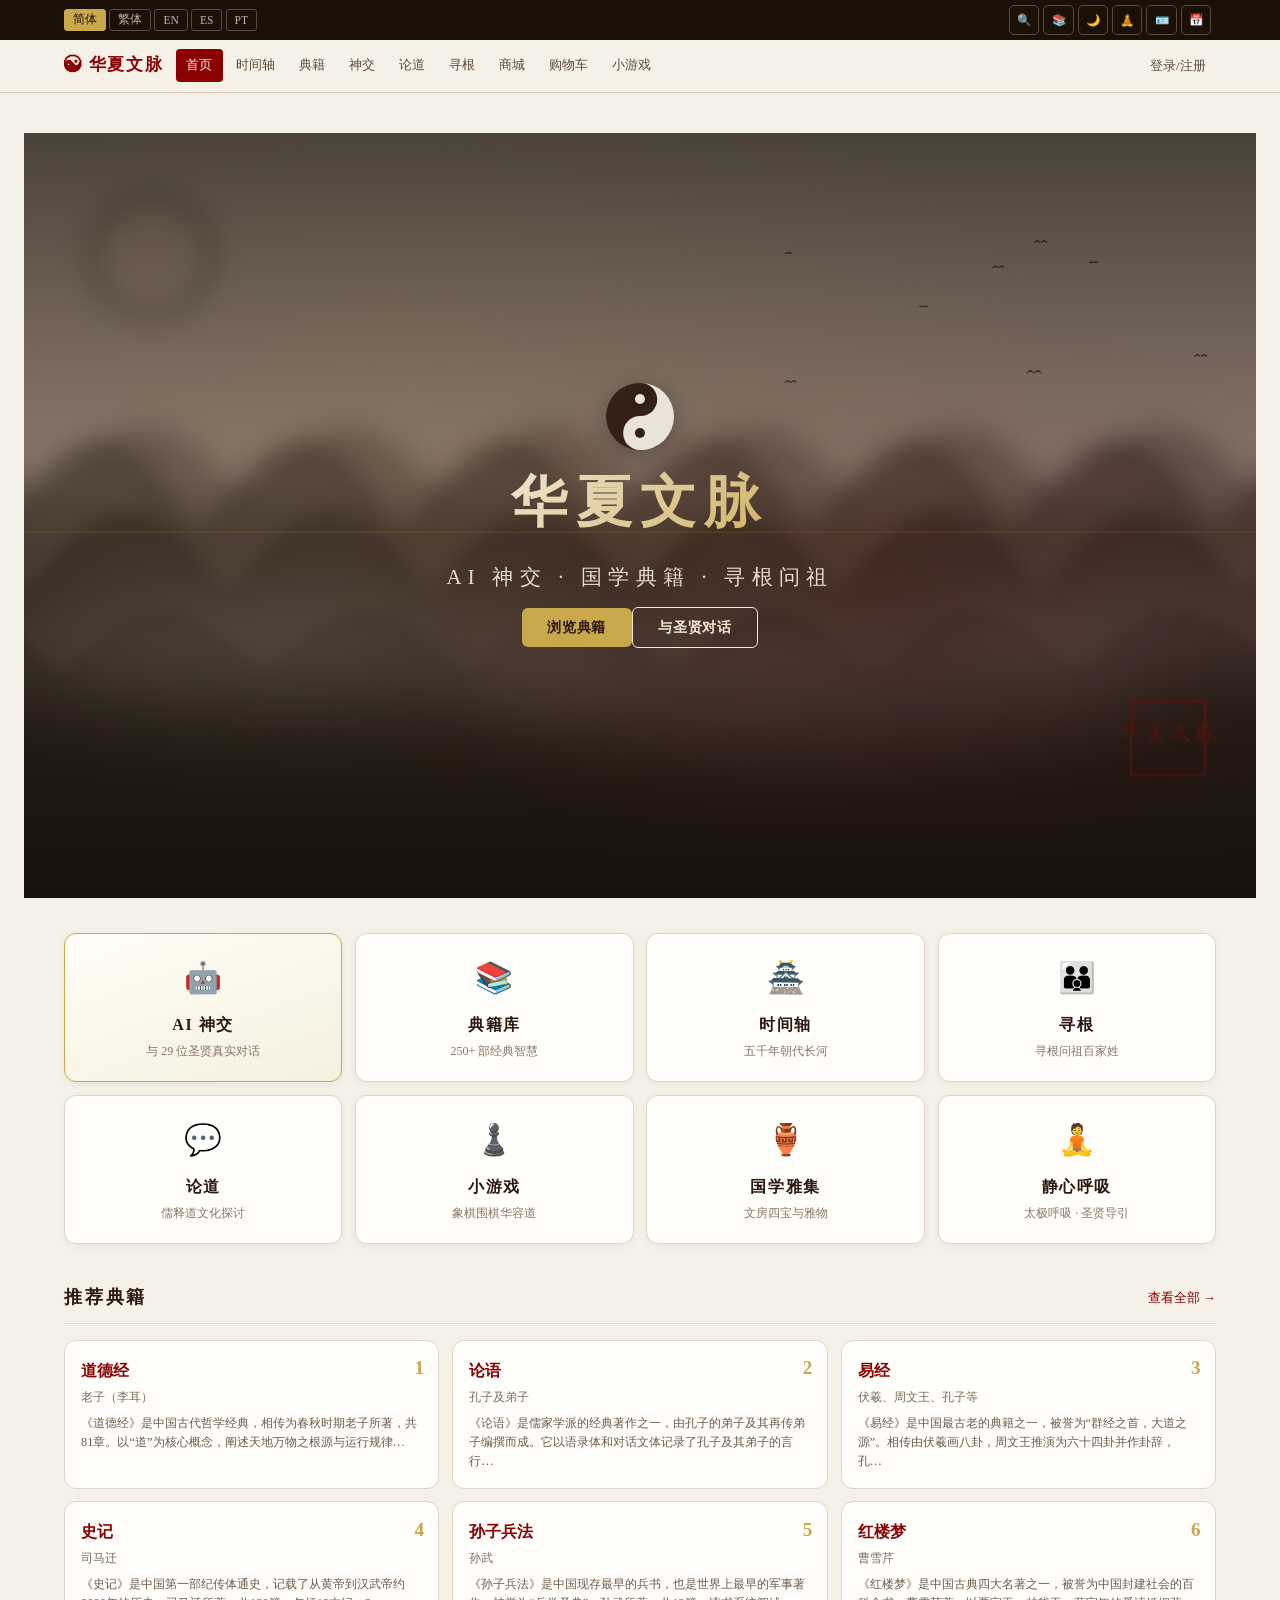
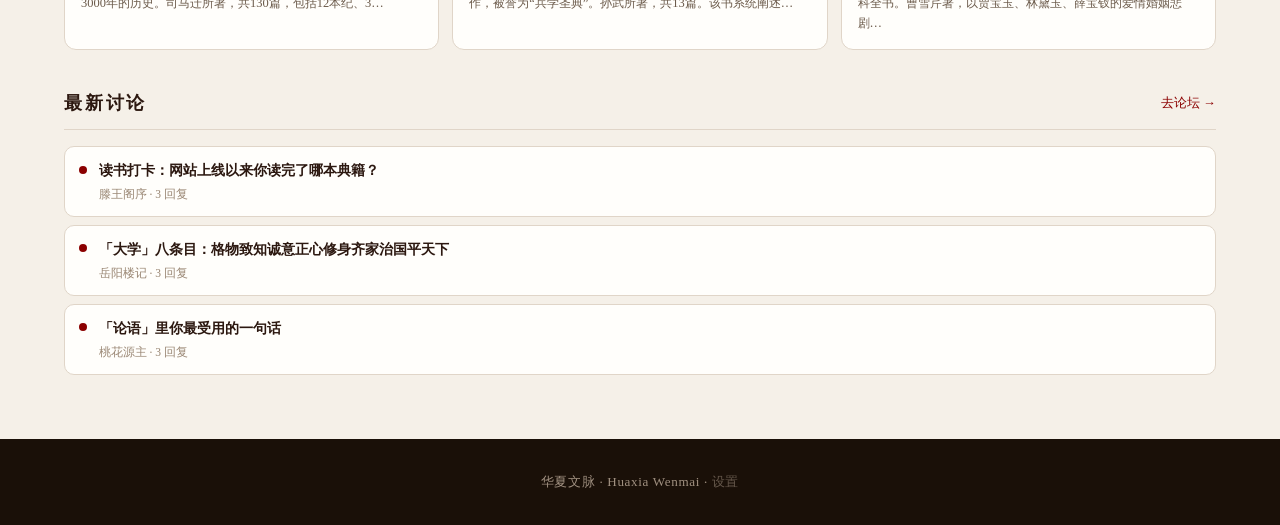
==== commit 890080d6: "Add files via upload" ====
--- a/index.html
+++ b/index.html
@@ -878,6 +878,18 @@
 .hm-card-ai:hover{border-color:#8B0000}
 .hero-btn-ghost{background:0 0;border:1px solid #f5e8d0;color:#f5e8d0}
 .hero-btn-ghost:hover{background:#f5e8d0;color:#8B0000}
+.u-avatar{display:inline-flex;width:26px;height:26px;border-radius:50%;background:#f3eadb;border:1px solid #e0d3bd;align-items:center;justify-content:center;font-size:1rem;overflow:hidden;margin-right:.35rem;vertical-align:middle}
+.u-avatar img{width:100%;height:100%;object-fit:cover}
+.avatar-grid{display:flex;flex-wrap:wrap;gap:.3rem;margin:.3rem 0 .5rem}
+.avatar-opt{width:34px;height:34px;border-radius:8px;display:inline-flex;align-items:center;justify-content:center;font-size:1.2rem;background:#f7f1e5;border:1px solid #e0d3bd;cursor:pointer;transition:.15s}
+.avatar-opt:hover{transform:scale(1.08)}
+.avatar-opt.sel{border:2px solid #8B0000;background:#fff1f0}
+.avatar-preview{font-size:.8rem;color:#8a6f52;margin-bottom:.4rem}
+.acc-profile{margin-bottom:1.2rem;padding:1rem;border:1px solid #e3d8c8;border-radius:12px;background:#fffdf8}
+.acc-av{display:flex;align-items:center;gap:.7rem;margin-bottom:.8rem}
+.acc-av .u-avatar{width:48px;height:48px;font-size:1.6rem}
+.acc-av span{color:#8a6f52;font-size:.82rem}
+@media(max-width:640px){body{overflow-x:hidden}#mainNav{overflow-x:auto;-webkit-overflow-scrolling:touch;flex-wrap:nowrap}img,video{max-width:100%;height:auto}}
 </style>
 </head>
 <body>
@@ -1047,7 +1059,7 @@
 </div></div>
 <div class="page" id="account-page"><div id="account-page-content"></div></div>
 <div class="page" id="reader-page"><div id="reader-page-content"></div></div>
-<footer><p>华夏文脉 · Huaxia Wenmai</p></footer>
+<footer><p>华夏文脉 · Huaxia Wenmai · <a href="#" onclick="openMemberSettings();return false" style="color:inherit;opacity:.55;text-decoration:none">设置</a></p></footer>
 <script>
 // i18n.js — all UI translation strings
 const I18N = { ui: {
@@ -2350,18 +2362,31 @@
 var _cart=[];try{_cart=JSON.parse(localStorage.getItem("ch_cart")||"[]")}catch(e){}
 var _currentBook=null;
 var _currentChapter=null;
+function accountProfileHtml(){var h='<div class="acc-profile"><h3 style="margin-bottom:.6rem">个人资料</h3><div class="acc-av">'+avatarHtml(_user)+'<div><b>'+(_user.name||"")+'</b><span>'+(_user.email||"")+'</span></div></div><div class="form-group"><label>性别</label><select id="accGender"><option value="">保密</option><option value="male"'+(_user.gender==="male"?" selected":"")+'>男</option><option value="female"'+(_user.gender==="female"?" selected":"")+'>女</option></select></div><div class="form-group"><label>头像（可选圣贤 / 上传）</label>'+avatarPickerHtml()+'</div><button class="btn-primary" onclick="saveProfileEdit()">保存资料</button></div>';return h;}
+function saveProfileEdit(){var g=document.getElementById("accGender");if(g)_user.gender=g.value;if(_pickedAvatar)_user.avatar=_pickedAvatar;try{localStorage.setItem("ch_user",JSON.stringify(_user));}catch(e){}if(sbReady()){sbSaveProfile({name:_user.name,email:_user.email,credits:_user.credits,gender:_user.gender,avatar:_user.avatar});}showToast("资料已保存");renderTopBar();}
+function openForgot(){var ov=document.getElementById("authOverlay");var f=document.getElementById("authForm");if(!ov||!f)return;ov.classList.add("active");f.innerHTML='<h3>找回密码</h3><div id="authMsg"></div><div class="form-group"><label>注册邮箱</label><input type="email" id="authEmail"></div><button class="btn-primary" onclick="doForgot()">发送重置邮件</button><a href="#" onclick="showAuth(\'login\');return false" style="display:block;text-align:center;margin-top:.5rem;font-size:.85rem">返回登录</a>';}
+function doForgot(){var e=document.getElementById("authEmail")?.value;if(!e)return;if(sbReady()){authMsg("发送中…");sbFetch("/auth/v1/recover","POST",{email:e,redirect_to:location.origin+"/"}).then(function(r){authMsg(r.error?(r.error_description||r.error||"发送失败"):"已发送重置邮件，请查收邮箱");});}else{authMsg("会员系统未配置");}}
+function doResetPassword(){var p=document.getElementById("authPwd")?.value;var m=location.hash.match(/access_token=([^&]+)/);if(!p||!m)return;sbFetch("/auth/v1/user","PUT",{password:p},{auth:m[1]}).then(function(r){if(r.error){authMsg(r.error_description||r.error||"重置失败");}else{authMsg("密码已重置，请重新登录");setTimeout(function(){location.hash="";showAuth("login");},800);}});}
+var _pickedAvatar="";
+function sageEmoji(id){if(typeof SHENJIAO_CHARS!=="undefined"){for(var i=0;i<SHENJIAO_CHARS.length;i++){if(SHENJIAO_CHARS[i].id===id)return SHENJIAO_CHARS[i].emoji;}}return "🧘";}
+function avatarHtml(u){var a=(u&&u.avatar)||"";if(a.indexOf("data:")===0){return '<img class="u-avatar" src="'+a+'" alt="">';}if(a){return '<span class="u-avatar">'+sageEmoji(a)+'</span>';}return '<span class="u-avatar">🙂</span>';}
+function avatarPickerHtml(){var h='<div class="avatar-grid">';if(typeof SHENJIAO_CHARS!=="undefined"){SHENJIAO_CHARS.forEach(function(s){h+='<span class="avatar-opt" data-av="'+s.id+'" title="'+s.name+'" onclick="pickAvatar(this)">'+s.emoji+'</span>';});}h+='<span class="avatar-opt avatar-upload" title="上传自定义头像" onclick="pickUpload()">📷</span></div><input type="file" id="avFile" accept="image/*" style="display:none" onchange="uploadAvatar(this)"><div class="avatar-preview" id="avPreview"></div>';return h;}
+function pickAvatar(el){_pickedAvatar=el.getAttribute("data-av");var g=document.querySelectorAll(".avatar-opt");for(var i=0;i<g.length;i++)g[i].classList.remove("sel");el.classList.add("sel");var pv=document.getElementById("avPreview");if(pv)pv.innerHTML='已选：'+sageEmoji(_pickedAvatar);}
+function pickUpload(){var fi=document.getElementById("avFile");if(fi)fi.click();}
+function uploadAvatar(inp){var f=inp.files&&inp.files[0];if(!f)return;var r=new FileReader();r.onload=function(e){var img=new Image();img.onload=function(){var cv=document.createElement("canvas");var s=160;cv.width=s;cv.height=s;var ctx=cv.getContext("2d");ctx.drawImage(img,0,0,s,s);_pickedAvatar=cv.toDataURL("image/jpeg",0.85);var pv=document.getElementById("avPreview");if(pv)pv.innerHTML='已上传自定义头像 ✓';};img.src=e.target.result;};r.readAsDataURL(f);}
 
 function langShort(l){var m={"zh-CN":"\u7b80\u4f53","zh-TW":"\u7e41\u4f53","en":"EN","es":"ES","pt":"PT"};return m[l]||l;}
 function setLang(l){_lang=l;window._lang=l;try{localStorage.setItem("ch_lang",l)}catch(e){}applyLang();renderTopBar();renderNav();renderPage(document.querySelector(".page.active")?.id?.replace("-page","")||"home");}
 function applyLang(){document.documentElement.lang=_lang;document.querySelectorAll("[data-t]").forEach(function(el){el.innerHTML=t(el.dataset.t);});if(typeof renderFaqs==="function")renderFaqs();if(typeof renderFaqSchema==="function")renderFaqSchema();}
-function renderTopBar(){var bar=document.getElementById("topBarUser");if(!bar)return;bar.innerHTML=_user?'<span class="credits-badge">'+t("creditsLabel")+": "+_user.credits+'</span><a href="#" onclick="navTo(\''+(_user?"account":"")+'\');return false">'+(_user?_user.name:t("navLogin"))+'</a>'+(_user?'<a href="#" onclick="logout();return false">'+t("navLogout")+"</a>":""):"";var ls=document.getElementById("langSwitch");if(ls)ls.innerHTML=["zh-CN","zh-TW","en","es","pt"].map(function(l){return'<button class="lang-btn'+(l===_lang?" active":"")+'" onclick="setLang(\''+l+'\')">'+langShort(l)+"</button>";}).join("");}
+function renderTopBar(){var bar=document.getElementById("topBarUser");if(!bar)return;bar.innerHTML=_user?'<span class="credits-badge">'+t("creditsLabel")+": "+_user.credits+'</span>'+avatarHtml(_user)+'<a href="#" onclick="navTo(\''+(_user?"account":"")+'\');return false">'+(_user?_user.name:t("navLogin"))+'</a>'+(_user?'<a href="#" onclick="logout();return false">'+t("navLogout")+"</a>":""):"";var ls=document.getElementById("langSwitch");if(ls)ls.innerHTML=["zh-CN","zh-TW","en","es","pt"].map(function(l){return'<button class="lang-btn'+(l===_lang?" active":"")+'" onclick="setLang(\''+l+'\')">'+langShort(l)+"</button>";}).join("");}
 var PAGE_SLUGS={home:"",timeline:"timeline",classics:"classics",forum:"lundao",surname:"surname",shop:"shop",shenjiao:"shenjiao",game:"game",account:"account",reader:"reader",cart:"cart"};
-var PAGE_TITLES={home:["华夏文脉 · 国学文化体验","读典籍、会圣贤、测性格、问签、寻根、下棋——一站式国学文化体验。"],timeline:["时间轴 · 华夏文明脉络","从三皇五帝到现代，一览中华文明五千年的朝代更迭与疆域变迁。"],classics:["典籍 · 儒释道与国学经典","四书五经、道德经、佛经、蒙学、兵法……免费在线阅读国学典籍。"],forum:["论道 · 儒释道文化探讨","儒释道文化探讨、每日签到、问签占卦，与同好论道天地人生。"],surname:["姓氏 · 寻根问祖","百家姓、姓氏起源、帝王姓氏、家谱字辈，一键寻根你的姓氏文化。"],shop:["商城 · 国学文创","沉香、朱砂、佛珠、菩提、文房雅器，积分与价格 1:1，支持购物车结算。"],shenjiao:["神交 · 与古圣贤对话","与老子、孔子、庄子、释迦牟尼、六祖慧能等圣贤跨越时空对话。"],game:["国学小游戏","象棋、围棋、五子棋、斗兽棋、军旗、华容道，人机对战难度可选。"],account:["我的 · 会员中心","我的积分、我的书籍、阅读进度、签到记录。"],reader:["典籍阅读","国学典籍原文阅读，记录阅读进度。"],cart:["购物车","结算你的文创好物。"]};
-function pageFromPath(path){path=(path||"").replace(/\/+$/,"");path=path.replace(/\/index\.html$/,"");if(path===""||path==="/")return"home";var seg=path.split("/").filter(function(x){return x;})[0]||"";if(seg==="index.html")return"home";for(var k in PAGE_SLUGS){if(PAGE_SLUGS[k]===seg)return k;}return"home";}
+var PAGE_TITLES={home:["华夏文脉 · 国学文化体验","读典籍、会圣贤、测性格、问签、寻根、下棋——一站式国学文化体验。"],timeline:["时间轴 · 华夏文明脉络","从三皇五帝到现代，一览中华文明五千年的朝代更迭与疆域变迁。"],classics:["典籍 · 儒释道与国学经典","四书五经、道德经、佛经、蒙学、兵法……免费在线阅读国学典籍。"],forum:["论道 · 儒释道文化探讨","儒释道文化探讨、每日签到、问签占卦，与同好论道天地人生。"],surname:["寻根 · 寻根问祖","百家姓、姓氏起源、帝王姓氏、家谱字辈，一键寻根你的姓氏文化。"],shop:["商城 · 国学文创","沉香、朱砂、佛珠、菩提、文房雅器，积分与价格 1:1，支持购物车结算。"],shenjiao:["神交 · 与古圣贤对话","与老子、孔子、庄子、释迦牟尼、六祖慧能等圣贤跨越时空对话。"],game:["国学小游戏","象棋、围棋、五子棋、斗兽棋、军旗、华容道，人机对战难度可选。"],account:["我的 · 会员中心","我的积分、我的书籍、阅读进度、签到记录。"],reader:["典籍阅读","国学典籍原文阅读，记录阅读进度。"],cart:["购物车","结算你的文创好物。"]};
+function pageFromPath(path){path=(path||"").replace(/\/+$/,"");path=path.replace(/\/index\.html$/,"");var m=path.match(/^\/(en|es|pt|zh|zh-CN|zh-TW)(\/|$)/);if(m){var L=m[1];if(L==="zh")L="zh-CN";if(L&&L!==_lang){_lang=L;window._lang=L;try{localStorage.setItem("ch_lang",L);}catch(e){}if(typeof applyLang==="function")applyLang();}path=path.replace(/^\/(en|es|pt|zh-CN|zh-TW|zh)(\/|$)/,"/");}if(path===""||path==="/")return"home";var seg=path.split("/").filter(function(x){return x;})[0]||"";if(seg==="index.html")return"home";for(var k in PAGE_SLUGS){if(PAGE_SLUGS[k]===seg)return k;}return"home";}
 function pageFromSlug(slug){if(!slug)return"home";for(var k in PAGE_SLUGS){if(PAGE_SLUGS[k]===slug)return k;}return"home";}
 function slugForPage(p){return PAGE_SLUGS.hasOwnProperty(p)?PAGE_SLUGS[p]:p;}
-function hrefForPage(p){var s=slugForPage(p);return s?("/"+s):"/";}
-function applyDocMeta(p){var m=PAGE_TITLES[p]||PAGE_TITLES.home;document.title=m[0];var d=document.querySelector("meta[name='description']");if(d)d.setAttribute("content",m[1]);if(location.protocol==="http:"||location.protocol==="https:"){try{var lc=document.querySelector("link[rel='canonical']");if(!lc){lc=document.createElement("link");lc.rel="canonical";document.head.appendChild(lc);}lc.href=location.origin+hrefForPage(p);}catch(e){}}}
+function hrefForPage(p){var s=slugForPage(p);var prefix=(_lang&&_lang!=="zh-CN")?("/"+_lang):"";return prefix+(s?("/"+s):"/");}
+var PAGE_KEYWORDS={home:"华夏文脉,国学,中国传统文化,AI神交,圣贤对话,四书五经,寻根问祖,国学小游戏",timeline:"中国历史时间轴,朝代顺序,中国朝代,帝王,二十四史,历史事件",classics:"国学经典,四书五经,道德经,论语,周易,三字经,千字文,百家姓,三十六计,典籍原文",forum:"儒释道,论道,儒家思想,道家思想,佛家文化,孔子,老子",surname:"寻根问祖,姓氏起源,百家姓,族谱,字辈,帝王姓氏,陈氏家谱",shop:"国学文创,沉香,朱砂,佛珠,菩提,文玩,文房四宝",shenjiao:"AI神交,AI圣贤对话,和孔子聊天,和老子对话,DeepSeek,AI国学,圣贤对话",game:"国学小游戏,象棋在线,围棋在线,五子棋,华容道,斗兽棋,军旗",account:"会员中心,积分,阅读进度,签到",reader:"典籍阅读,原文阅读,阅读进度",cart:"购物车,积分结算"};function applyHreflang(p){try{document.querySelectorAll("link[hreflang]").forEach(function(x){x.remove();});if(location.protocol!=="http:"&&location.protocol!=="https:")return;var ls=[["zh-CN","zh"],["zh-TW","zh-Hant"],["en","en"],["es","es"],["pt","pt"]];var s=slugForPage(p);for(var i=0;i<ls.length;i++){var l=document.createElement("link");l.rel="alternate";l.hreflang=ls[i][1];l.href=location.origin+"/"+(ls[i][0]==="zh-CN"?"":ls[i][0]+"/")+(s||"");document.head.appendChild(l);}}catch(e){}}
+function applyDocMeta(p){var m=PAGE_TITLES[p]||PAGE_TITLES.home;document.title=m[0];var d=document.querySelector("meta[name='description']");if(d)d.setAttribute("content",m[1]);var kw=PAGE_KEYWORDS[p]||PAGE_KEYWORDS.home;var km=document.querySelector("meta[name='keywords']");if(!km){km=document.createElement("meta");km.name="keywords";document.head.appendChild(km);}km.setAttribute("content",kw);if(location.protocol==="http:"||location.protocol==="https:"){try{var lc=document.querySelector("link[rel='canonical']");if(!lc){lc=document.createElement("link");lc.rel="canonical";document.head.appendChild(lc);}lc.href=location.origin+hrefForPage(p);}catch(e){}}applyHreflang(p);}
 function navLink(ev,p){if(ev){if(ev.preventDefault)ev.preventDefault();if(ev.stopPropagation)ev.stopPropagation();}navTo(p);return false;}
 function navTo(p){if(p==="reader"&&!_currentBook)p="classics";if(p==="account"&&!_user)p="home";renderPage(p);applyDocMeta(p);if(typeof renderFaqSchema==="function")renderFaqSchema();if(typeof history!=="undefined"&&history.pushState){var url=hrefForPage(p);if(location.protocol==="file:"){try{location.hash="/"+(slugForPage(p)||"");}catch(e){}}else{try{history.pushState({page:p},"",url);}catch(e){}}}}
 function routeFromLocation(){var p="home";if(location.protocol==="file:"){p=pageFromSlug((location.hash||"").replace(/^#\/?/,""));}else{p=pageFromPath(location.pathname);}if(p==="reader"&&!_currentBook)p="classics";if(p==="account"&&!_user)p="home";renderPage(p);applyDocMeta(p);if(typeof renderFaqSchema==="function")renderFaqSchema();}
@@ -2369,10 +2394,10 @@
 window.addEventListener("hashchange",function(){if(location.protocol==="file:")routeFromLocation();});
 function setupEventListeners(){document.getElementById("authOverlay")?.addEventListener("click",function(e){if(e.target===this)closeAuth();});}
 function updateCartCount(){var b=document.getElementById("cartBadge");if(b){b.textContent=_cart.length;b.style.display=_cart.length?"inline-flex":"none";}}
-function showAuth(mode){document.getElementById("authOverlay").classList.add("active");var f=document.getElementById("authForm");if(!f)return;f.innerHTML='<h3>'+(mode==="login"?t("loginTitle"):t("regTitle"))+'</h3><div id="authMsg"></div>'+(mode==="register"?('<div class="form-group"><label>'+t("nameLabel")+'</label><input type="text" id="authName"></div>'):"")+'<div class="form-group"><label>'+t("emailLabel")+'</label><input type="email" id="authEmail"></div><div class="form-group"><label>'+t("pwdLabel")+'</label><input type="password" id="authPwd"></div><button class="btn-primary" onclick="'+(mode==="login"?"doLogin()":"doRegister()")+'">'+(mode==="login"?t("loginBtn"):t("regBtn"))+'</button>';}
+function showAuth(mode){document.getElementById("authOverlay").classList.add("active");var f=document.getElementById("authForm");if(!f)return;f.innerHTML='<h3>'+(mode==="login"?t("loginTitle"):t("regTitle"))+'</h3><div id="authMsg"></div>'+(mode==="register"?('<div class="form-group"><label>'+t("nameLabel")+'</label><input type="text" id="authName"></div><div class="form-group"><label>性别</label><select id="authGender"><option value="">保密</option><option value="male">男</option><option value="female">女</option></select></div><div class="form-group"><label>头像</label>'+avatarPickerHtml()+'</div>'):"")+'<div class="form-group"><label>'+t("emailLabel")+'</label><input type="email" id="authEmail"></div><div class="form-group"><label>'+t("pwdLabel")+'</label><input type="password" id="authPwd"></div><button class="btn-primary" onclick="'+(mode==="login"?"doLogin()":"doRegister()")+'">'+(mode==="login"?t("loginBtn"):t("regBtn"))+'</button>';}
 function closeAuth(){document.getElementById("authOverlay").classList.remove("active");}
 function doLogin(){var e=document.getElementById("authEmail")?.value;var p=document.getElementById("authPwd")?.value;var u=JSON.parse(localStorage.getItem("ch_users")||"{}");if(!u[e]||u[e].pwd!==p){alert("Invalid credentials");return}_user=u[e];localStorage.setItem("ch_user",JSON.stringify(_user));closeAuth();renderTopBar();renderNav();}
-function doRegister(){var n=document.getElementById("authName")?.value;var e=document.getElementById("authEmail")?.value;var p=document.getElementById("authPwd")?.value;if(!n||!e||!p)return;var u=JSON.parse(localStorage.getItem("ch_users")||"{}");if(u[e]){alert("Email exists");return}u[e]={name:n,email:e,pwd:p,credits:20,ownedBooks:[]};localStorage.setItem("ch_users",JSON.stringify(u));_user=u[e];localStorage.setItem("ch_user",JSON.stringify(_user));closeAuth();renderTopBar();renderNav();}
+function doRegister(){var n=document.getElementById("authName")?.value;var e=document.getElementById("authEmail")?.value;var p=document.getElementById("authPwd")?.value;if(!n||!e||!p)return;var u=JSON.parse(localStorage.getItem("ch_users")||"{}");if(u[e]){alert("Email exists");return}u[e]={name:n,email:e,pwd:p,credits:20,ownedBooks:[],gender:g,avatar:av};localStorage.setItem("ch_users",JSON.stringify(u));_user=u[e];localStorage.setItem("ch_user",JSON.stringify(_user));closeAuth();renderTopBar();renderNav();}
 function logout(){_user=null;localStorage.removeItem("ch_user");renderTopBar();renderNav();navTo("home");}
 function renderPage(p){document.querySelectorAll(".page").forEach(function(el){el.classList.remove("active");});var tg=document.getElementById(p+"-page");if(tg)tg.classList.add("active");document.querySelectorAll(".nav-link").forEach(function(n){n.classList.toggle("active",n.dataset.page===p);});if(p==="classics"&&typeof renderClassics==="function")renderClassics();if(p==="shop"&&typeof renderShop==="function")renderShop();if(p==="account"&&typeof renderAccount==="function")renderAccount();if(p==="reader"&&_currentBook&&typeof renderReader==="function")renderReader();if(p==="forum"&&typeof renderForum==="function")renderForum();if(p==="surname"&&typeof renderSurname==="function")renderSurname();}
 function renderNav(){var n=document.getElementById("mainNav");if(!n)return;var pages=["home","timeline","classics","forum","surname","shop"];var keys=["navHome","navTimeline","navClassics","navRushiDao","navSurname","navShop"];n.innerHTML=pages.map(function(pi,i){return'<button class="nav-link" data-page="'+pi+'" onclick="navTo(\''+pi+'\')">'+t(keys[i])+"</button>";}).join("")+'<span class="nav-spacer"></span>'+(_user?'<a class="nav-link" data-page="account" href="'+hrefForPage("account")+'" onclick="return navLink(event,\'account\')">'+t("navAccount")+'<span class="cart-count" id="cartBadge" style="display:none">0</span></a>':'<button class="nav-link" onclick="showAuth(\'login\')">'+t("navLogin")+"/"+t("navRegister")+"</button>");updateCartCount();}
@@ -2458,7 +2483,7 @@
 function renderReader(){var sec=document.getElementById("reader-page");if(!sec||!_currentBook)return;var b=_currentBook;sec.innerHTML='<div class="reader-header"><button class="btn-secondary btn-sm" onclick="navTo(\'classics\')">&larr; '+t("navClassics")+'</button><h2>'+(b.name[_lang]||b.name["zh-CN"]||"")+'</h2></div><div class="reader-content"><p>'+(b.intro[_lang]||b.intro["zh-CN"]||"")+'</p></div>';}
 
 // ===== SHOP =====
-function addCart(id){_cart.push(id);try{localStorage.setItem("ch_cart",JSON.stringify(_cart))}catch(e){}updateCartCount();}
+function addCart(id){_cart.push(id);try{localStorage.setItem("ch_cart",JSON.stringify(_cart))}catch(e){}updateCartCount();if(typeof sbSyncCart==="function")sbSyncCart();}
 function showToast(m){var t=document.getElementById("cartToast");if(!t)return;t.textContent=m;t.classList.add("show");setTimeout(function(){t.classList.remove("show");},2500);}
 
 // ===== ACCOUNT PAGE =====
@@ -2969,7 +2994,7 @@
 var img=document.getElementById("fImg");if(img&&img.value.trim())p.i.push(img.value.trim());
 document.querySelectorAll("#fImgs input").forEach(function(x){if(x.value)p.i.push(x.value);});
 var vid=document.getElementById("fVid");if(vid&&vid.value.trim())p.v.push(gEmb(vid.value.trim()));
-getForumData();_forumData.push(p);setForumData();_forumView="list";renderForum();}
+getForumData();_forumData.push(p);setForumData();if(sbReady()&&_user&&_user.id){sbFetch("/rest/v1/forum_posts","POST",{user_id:_user.id,name:p.a,avatar:_user.avatar||"",title:p.t,content:p.c}).then(function(){});}_forumView="list";renderForum();}
 function saveReply(id){var c=document.getElementById("fReply");if(!c||!c.value.trim())return;
 getForumData();var p=_forumData.find(function(x){return x.id===id;});if(!p)return;
 p.r=p.r||[];p.r.push({id:Date.now().toString(),a:_user?_user.name:"\u533F\u540D",d:Date.now(),c:c.value.trim(),i:[]});
@@ -3211,7 +3236,7 @@
 <script>
 // ===== 阅读进度系统 + 商城搜索 + 每日签到 (2026-08-29) =====
 function loadProgress(){var p=null;try{p=JSON.parse(localStorage.getItem("ch_progress")||"{}")}catch(e){p={}}if(!p||typeof p!=="object"||Array.isArray(p))p={};return p;}
-function saveProgress(){try{localStorage.setItem("ch_progress",JSON.stringify(loadProgress()))}catch(e){}}
+function saveProgress(){try{localStorage.setItem("ch_progress",JSON.stringify(loadProgress()))}catch(e){}if(typeof sbSyncProgress==="function")sbSyncProgress();}
 function bookChapters(book){if(!book||!book.chapters)return [];if(_lang!=="zh-CN"&&!book.chapters[_lang])return [];return book.chapters[_lang]||book.chapters["zh-CN"]||[];}
 function bookProgress(book){if(!book)return {pct:0,read:0,total:0};var chs=bookChapters(book);var total=chs.length||book.totalChapters||0;if(!total)return {pct:0,read:0,total:0};var p=loadProgress();var arr=(p[book.id]||[]).filter(function(n){return typeof n==="number"&&n>=1&&n<=total;});var read=[];arr.forEach(function(n){if(read.indexOf(n)<0)read.push(n);});return {pct:Math.round(read.length/total*100),read:read.length,total:total};}
 function markChapterRead(book,n){if(!book||!n)return;var chs=bookChapters(book);var total=chs.length||book.totalChapters||0;if(n<1||n>total)return;var p=loadProgress();var arr=p[book.id]||[];if(arr.indexOf(n)<0){arr.push(n);p[book.id]=arr;try{localStorage.setItem("ch_progress",JSON.stringify(p))}catch(e){}}refreshProgressUI(book);}
@@ -3557,7 +3582,7 @@
 
 <script>
 // ===== 登录/注册弹窗 (auth modal) =====
-window.showAuth=function(mode){var ov=document.getElementById("authOverlay");if(!ov)return;ov.classList.add("active");var f=document.getElementById("authForm");if(!f)return;var toggle=mode==="login"?('<div class="auth-toggle">'+t("noAccount")+' <a onclick="window.showAuth(\'register\')">'+t("navRegister")+'</a></div>'):('<div class="auth-toggle">'+t("hasAccount")+' <a onclick="window.showAuth(\'login\')">'+t("navLogin")+'</a></div>');f.innerHTML='<h3>'+(mode==="login"?t("loginTitle"):t("regTitle"))+'</h3><div id="authMsg"></div>'+(mode==="register"?('<div class="form-group"><label>'+t("nameLabel")+'</label><input type="text" id="authName"></div>'):"")+'<div class="form-group"><label>'+t("emailLabel")+'</label><input type="email" id="authEmail"></div><div class="form-group"><label>'+t("pwdLabel")+'</label><input type="password" id="authPwd"></div><button class="btn-primary" onclick="'+(mode==="login"?"doLogin()":"doRegister()")+'">'+(mode==="login"?t("loginBtn"):t("regBtn"))+'</button>'+toggle;};
+window.showAuth=function(mode){var ov=document.getElementById("authOverlay");if(!ov)return;ov.classList.add("active");var f=document.getElementById("authForm");if(!f)return;_pickedAvatar="";var toggle=mode==="login"?('<div class="auth-toggle">'+t("noAccount")+' <a onclick="window.showAuth(\'register\')">'+t("navRegister")+'</a></div>'):('<div class="auth-toggle">'+t("hasAccount")+' <a onclick="window.showAuth(\'login\')">'+t("navLogin")+'</a></div>');f.innerHTML='<h3>'+(mode==="login"?t("loginTitle"):t("regTitle"))+'</h3><div id="authMsg"></div>'+(mode==="register"?('<div class="form-group"><label>'+t("nameLabel")+'</label><input type="text" id="authName"></div><div class="form-group"><label>性别</label><select id="authGender"><option value="">保密</option><option value="male">男</option><option value="female">女</option></select></div><div class="form-group"><label>头像</label>'+avatarPickerHtml()+'</div>'):"")+'<div class="form-group"><label>'+t("emailLabel")+'</label><input type="email" id="authEmail"></div><div class="form-group"><label>'+t("pwdLabel")+'</label><input type="password" id="authPwd"></div><button class="btn-primary" onclick="'+(mode==="login"?"doLogin()":"doRegister()")+'">'+(mode==="login"?t("loginBtn"):t("regBtn"))+'</button>'+(mode==="login"?'<a href="#" onclick="openForgot();return false" style="display:block;text-align:right;font-size:.85rem;color:#8B0000;margin-top:.45rem">忘记密码？</a>':"")+toggle;};
 window.closeAuth=function(){var ov=document.getElementById("authOverlay");if(ov)ov.classList.remove("active");};
 </script>
 
@@ -3578,7 +3603,7 @@
 function openCheckout(){var cc=cartCounts();var ids=Object.keys(cc);if(!ids.length){showToast(t("cartEmpty"));return;}var tot=0;ids.forEach(function(id){var p=findProd(id);if(p)tot+=p.price*(cc[id]||1);});var ov=document.getElementById("authOverlay");if(!ov)return;ov.classList.add("active");var f=document.getElementById("authForm");if(!f)return;var payHtml="<div class=\"pay-methods\">"+["wechat","alipay","card"].map(function(m,i){return "<label class=\"pay-method"+(i===0?" active":"")+"\" onclick=\"selPay("+i+")\"><input type=\"radio\" name=\"paym\" value=\""+m+"\""+(i===0?" checked":"")+"><span>"+t("pay"+m.charAt(0).toUpperCase()+m.slice(1))+"</span></label>";}).join("")+"</div>";f.innerHTML="<h3>"+t("checkoutTitle")+"</h3><div class=\"checkout-sum\">"+t("cartTotal")+": <b>"+tot+" "+t("credits")+" · ¥"+tot+"</b></div><div class=\"pay-balance\">"+t("payBalance")+": "+(_user?(_user.credits||0):0)+" "+t("credits")+"</div>"+payHtml+"<div id=\"payMsg\" class=\"pay-msg\"></div><button class=\"btn-primary\" onclick=\"confirmPay()\">"+t("payConfirm")+"</button><div class=\"auth-toggle\"><a onclick=\"closeAuth()\">"+t("payCancel")+"</a></div>";}
 window.selPay=function(i){var labels=document.querySelectorAll(".pay-method");for(var k=0;k<labels.length;k++){labels[k].classList.toggle("active",k===i);}var radios=document.querySelectorAll("input[name=paym]");if(radios[i])radios[i].checked=true;};
 function confirmPay(){var cc=cartCounts();var ids=Object.keys(cc);var tot=0;ids.forEach(function(id){var p=findProd(id);if(p)tot+=p.price*(cc[id]||1);});var msg=document.getElementById("payMsg");if(!_user){if(msg)msg.textContent=t("payNeedLogin");return;}if(_user.credits<tot){if(msg)msg.textContent=t("payNoCredits");return;}var method="wechat";var radios=document.querySelectorAll("input[name=paym]");for(var i=0;i<radios.length;i++){if(radios[i].checked)method=radios[i].value;}var orderNo="HX"+Date.now();_user.credits-=tot;try{localStorage.setItem("ch_user",JSON.stringify(_user))}catch(e){}try{var users=JSON.parse(localStorage.getItem("ch_users")||"{}");if(_user.email&&users[_user.email]){users[_user.email].credits=_user.credits;localStorage.setItem("ch_users",JSON.stringify(users));}}catch(e){}var orders=[];try{orders=JSON.parse(localStorage.getItem("ch_orders")||"[]")}catch(e){}orders.unshift({no:orderNo,date:Date.now(),method:method,total:tot,items:ids.map(function(id){return {id:id,qty:cc[id]};})});try{localStorage.setItem("ch_orders",JSON.stringify(orders))}catch(e){}_cart=[];try{localStorage.setItem("ch_cart",JSON.stringify(_cart))}catch(e){}updateCartCount();var f=document.getElementById("authForm");if(f)f.innerHTML="<h3>✅ "+t("paySuccess")+"</h3><div class=\"pay-success\">"+t("orderNo")+": "+orderNo+"<br>"+t("payAmount")+": "+tot+" "+t("credits")+" · ¥"+tot+"</div><button class=\"btn-primary\" onclick=\"closeAuth();navTo('account')\">"+t("viewOrders")+"</button>";renderTopBar();}
-window.renderAccount=function(){var sec=document.getElementById("account-page-content");if(!sec)return;if(!_user){sec.innerHTML="<div style=\"text-align:center;padding:3rem\"><h3>"+t("navLogin")+"</h3><p>"+t("needLogin")+"</p><button onclick=\"showAuth('login')\">"+t("navLogin")+"</button></div>";return;}var orders=[];try{orders=JSON.parse(localStorage.getItem("ch_orders")||"[]")}catch(e){}var oh=orders.length?"<div class=\"order-list\">"+orders.slice(0,10).map(function(o){return "<div class=\"order-item\"><div class=\"oi-head\"><b>"+t("orderNo")+": "+o.no+"</b><span>"+fmt(o.date)+"</span></div><div class=\"oi-body\">"+(o.items||[]).map(function(it){var p=findProd(it.id);return "<span>"+(p?p.img:"")+" "+((p&&(p.name[_lang]||p.name["zh-CN"]))||it.id)+" ×"+it.qty+"</span>";}).join(" ")+"</div><div class=\"oi-foot\">"+t("payAmount")+": "+o.total+" "+t("credits")+" · ¥"+o.total+" · "+t("pay"+o.method.charAt(0).toUpperCase()+o.method.slice(1))+"</div></div>";}).join("")+"</div>":"<div class=\"no-orders\">"+t("noOrders")+"</div>";sec.innerHTML="<div class=\"credit-balance\"><div class=\"cb-num\">"+_user.credits+"</div><div class=\"cb-label\">"+t("creditsBalance")+"</div></div><h3 class=\"orders-title\">"+t("myOrders")+"</h3>"+oh;};
+window.renderAccount=function(){var sec=document.getElementById("account-page-content");if(!sec)return;if(!_user){sec.innerHTML="<div style=\"text-align:center;padding:3rem\"><h3>"+t("navLogin")+"</h3><p>"+t("needLogin")+"</p><button onclick=\"showAuth('login')\">"+t("navLogin")+"</button></div>";return;}var orders=[];try{orders=JSON.parse(localStorage.getItem("ch_orders")||"[]")}catch(e){}var oh=orders.length?"<div class=\"order-list\">"+orders.slice(0,10).map(function(o){return "<div class=\"order-item\"><div class=\"oi-head\"><b>"+t("orderNo")+": "+o.no+"</b><span>"+fmt(o.date)+"</span></div><div class=\"oi-body\">"+(o.items||[]).map(function(it){var p=findProd(it.id);return "<span>"+(p?p.img:"")+" "+((p&&(p.name[_lang]||p.name["zh-CN"]))||it.id)+" ×"+it.qty+"</span>";}).join(" ")+"</div><div class=\"oi-foot\">"+t("payAmount")+": "+o.total+" "+t("credits")+" · ¥"+o.total+" · "+t("pay"+o.method.charAt(0).toUpperCase()+o.method.slice(1))+"</div></div>";}).join("")+"</div>":"<div class=\"no-orders\">"+t("noOrders")+"</div>";_pickedAvatar=_user.avatar||"";sec.innerHTML=accountProfileHtml()+"<div class=\"credit-balance\"><div class=\"cb-num\">"+_user.credits+"</div><div class=\"cb-label\">"+t("creditsBalance")+"</div></div><h3 class=\"orders-title\">"+t("myOrders")+"</h3>"+oh;};
 </script>
 <script>
 // ===== 商城价格(1:1) + 国学小游戏 (2026-08-29) =====
@@ -4136,6 +4161,36 @@
 .sm-chip{display:inline-block;background:#f3eadb;border:1px solid #e0d3bd;border-radius:14px;padding:.15rem .6rem;margin:0 .3rem .3rem 0;font-size:.8rem;color:#6b5138}
 .sm-actions{display:flex;gap:.5rem;margin-top:1rem;flex-wrap:wrap}
 </style>
+<script>
+var SUPABASE_CONFIG={url:"https://vmvouncujitxqkuiypjj.supabase.co",anonKey:"sb_publishable_xH05ooacMiOWFZ--WcdSgg_0Ep2y7zh"};
+try{var _sbc=JSON.parse(localStorage.getItem("ch_sb")||"{}");if(_sbc.url)SUPABASE_CONFIG.url=_sbc.url;if(_sbc.anonKey)SUPABASE_CONFIG.anonKey=_sbc.anonKey;}catch(e){}
+var _sbToken=null;try{_sbToken=localStorage.getItem("ch_sb_token")||null;}catch(e){}
+function sbReady(){return !!(SUPABASE_CONFIG.url&&SUPABASE_CONFIG.anonKey);}
+function authMsg(txt){var m=document.getElementById("authMsg");if(m){m.textContent=txt;m.style.color="#b00020";}}
+function sbFetch(path,method,body,opt){opt=opt||{};var h={"apikey":SUPABASE_CONFIG.anonKey,"Content-Type":"application/json"};var tok=opt.auth||_sbToken;if(tok)h["Authorization"]="Bearer "+tok;if(opt.prefer)h["Prefer"]=opt.prefer;var p={method:method||"GET",headers:h};if(body)p.body=JSON.stringify(body);return fetch(SUPABASE_CONFIG.url+path,p).then(function(r){return r.json().catch(function(){return{};});});}
+function sbSetSession(d){if(d&&d.access_token){_sbToken=d.access_token;try{localStorage.setItem("ch_sb_token",_sbToken);}catch(e){}}}
+var _pickedAvatar="";
+function sageEmoji(id){if(typeof SHENJIAO_CHARS!=="undefined"){for(var i=0;i<SHENJIAO_CHARS.length;i++){if(SHENJIAO_CHARS[i].id===id)return SHENJIAO_CHARS[i].emoji;}}return "🧘";}
+function avatarHtml(u){var a=(u&&u.avatar)||"";if(a.indexOf("data:")===0){return '<img class="u-avatar" src="'+a+'" alt="">';}if(a){return '<span class="u-avatar">'+sageEmoji(a)+'</span>';}return '<span class="u-avatar">🙂</span>';}
+function avatarPickerHtml(){var h='<div class="avatar-grid">';if(typeof SHENJIAO_CHARS!=="undefined"){SHENJIAO_CHARS.forEach(function(s){h+='<span class="avatar-opt" data-av="'+s.id+'" title="'+s.name+'" onclick="pickAvatar(this)">'+s.emoji+'</span>';});}h+='<span class="avatar-opt avatar-upload" title="上传自定义头像" onclick="pickUpload()">📷</span></div><input type="file" id="avFile" accept="image/*" style="display:none" onchange="uploadAvatar(this)"><div class="avatar-preview" id="avPreview"></div>';return h;}
+function pickAvatar(el){_pickedAvatar=el.getAttribute("data-av");var g=document.querySelectorAll(".avatar-opt");for(var i=0;i<g.length;i++)g[i].classList.remove("sel");el.classList.add("sel");var pv=document.getElementById("avPreview");if(pv)pv.innerHTML='已选：'+sageEmoji(_pickedAvatar);}
+function pickUpload(){var fi=document.getElementById("avFile");if(fi)fi.click();}
+function uploadAvatar(inp){var f=inp.files&&inp.files[0];if(!f)return;var r=new FileReader();r.onload=function(e){var img=new Image();img.onload=function(){var cv=document.createElement("canvas");var s=160;cv.width=s;cv.height=s;var ctx=cv.getContext("2d");ctx.drawImage(img,0,0,s,s);_pickedAvatar=cv.toDataURL("image/jpeg",0.85);var pv=document.getElementById("avPreview");if(pv)pv.innerHTML='已上传自定义头像 ✓';};img.src=e.target.result;};r.readAsDataURL(f);}
+function sbLoadProfile(u,cb){var uid=u.id||(u.user&&u.user.id);if(!uid){cb&&cb();return;}sbFetch("/rest/v1/profiles?id=eq."+encodeURIComponent(uid)+"&select=*","GET").then(function(r){var p=(Array.isArray(r)&&r[0])||{};_user={id:uid,name:p.name||((u.user_metadata&&u.user_metadata.name)||u.email),email:u.email||(u.user_metadata&&u.user_metadata.email),credits:(p.credits!=null?p.credits:20),ownedBooks:p.owned_books||p.ownedBooks||[],gender:p.gender||"",avatar:p.avatar||""};try{localStorage.setItem("ch_user",JSON.stringify(_user));}catch(e){}if(p.cart&&Array.isArray(p.cart)){_cart=p.cart;try{localStorage.setItem("ch_cart",JSON.stringify(_cart));}catch(e){}}if(p.progress){try{localStorage.setItem("ch_progress",JSON.stringify(p.progress));}catch(e){}}cb&&cb();});}
+function sbSaveProfile(data){if(!_user||!_user.id)return;var row=Object.assign({id:_user.id,updated_at:new Date().toISOString()},data||{});sbFetch("/rest/v1/profiles","POST",row,{prefer:"resolution=merge-duplicates,return=minimal"}).then(function(){});}
+function sbSyncCredits(){if(!_user)return;sbSaveProfile({name:_user.name,email:_user.email,credits:_user.credits,owned_books:_user.ownedBooks||[]});}
+function sbSyncCart(){if(sbReady()&&_user&&_user.id){sbSaveProfile({cart:_cart});}}
+function sbSyncProgress(){if(sbReady()&&_user&&_user.id){var pr={};try{pr=JSON.parse(localStorage.getItem("ch_progress")||"{}");}catch(e){}sbSaveProfile({progress:pr});}}
+function sbLoadForum(){if(!sbReady())return;sbFetch("/rest/v1/forum_posts?select=*&order=created_at.desc&limit=200","GET").then(function(r){if(!Array.isArray(r)||!r.length)return;var keys={};try{_forumData=JSON.parse(localStorage.getItem("ch_forum_v2")||"[]");}catch(e){_forumData=[];}_forumData.forEach(function(x){keys[(x.t||"")+"|"+(x.a||"")]=1;});var add=false;r.forEach(function(fp){var k=(fp.title||"")+"|"+(fp.name||"");if(!keys[k]){_forumData.unshift({id:fp.id,t:fp.title,c:fp.content,a:fp.name||"匿名",d:new Date(fp.created_at||Date.now()).getTime(),i:[],v:[],r:fp.replies||[]});keys[k]=1;add=true;}});if(add){try{localStorage.setItem("ch_forum_v2",JSON.stringify(_forumData));}catch(e){}if(typeof renderForum==="function"){try{renderForum();}catch(e){}}}});}
+window.doLogin=function(){var e=document.getElementById("authEmail")?.value;var p=document.getElementById("authPwd")?.value;if(!e||!p)return;if(sbReady()){authMsg("登录中…");sbFetch("/auth/v1/token?grant_type=password","POST",{email:e,password:p}).then(function(r){if(r.error||!r.access_token){authMsg((r.error_description||r.error||"登录失败：请确认邮箱已验证、密码正确"));return;}sbSetSession(r);sbLoadProfile(r.user,function(){closeAuth();renderTopBar();renderNav();});});return;}var u=JSON.parse(localStorage.getItem("ch_users")||"{}");if(!u[e]||u[e].pwd!==p){alert("Invalid credentials");return}_user=u[e];localStorage.setItem("ch_user",JSON.stringify(_user));closeAuth();renderTopBar();renderNav();};
+window.doRegister=function(){var n=document.getElementById("authName")?.value;var e=document.getElementById("authEmail")?.value;var p=document.getElementById("authPwd")?.value;var g=(document.getElementById("authGender")||{}).value||"";var av=_pickedAvatar||"";if(!n||!e||!p)return;if(sbReady()){authMsg("注册中…");sbFetch("/auth/v1/signup","POST",{email:e,password:p,data:{name:n}}).then(function(r){if(r.error||r.msg){authMsg((r.error_description||r.msg||r.error||"注册失败"));return;}if(r.access_token){sbSetSession(r);_user={id:r.user.id,name:n,email:e,credits:20,ownedBooks:[],gender:g,avatar:av};sbSaveProfile({name:n,email:e,credits:20,gender:g,avatar:av});try{localStorage.setItem("ch_user",JSON.stringify(_user));}catch(err){}closeAuth();renderTopBar();renderNav();}else{authMsg("注册成功！若后台开启了邮箱验证，请先去邮箱点验证链接，再登录（或到 Supabase 后台关闭邮箱验证）。");}});return;}var u=JSON.parse(localStorage.getItem("ch_users")||"{}");if(u[e]){alert("Email exists");return}u[e]={name:n,email:e,pwd:p,credits:20,ownedBooks:[],gender:g,avatar:av};localStorage.setItem("ch_users",JSON.stringify(u));_user=u[e];localStorage.setItem("ch_user",JSON.stringify(_user));closeAuth();renderTopBar();renderNav();};
+window.logout=function(){_user=null;try{localStorage.removeItem("ch_user");}catch(e){}if(sbReady()&&_sbToken){sbFetch("/auth/v1/logout","POST",{});}_sbToken=null;try{localStorage.removeItem("ch_sb_token");}catch(e){}renderTopBar();renderNav();navTo("home");};
+function openMemberSettings(){var ov=document.getElementById("sbOverlay");if(!ov){ov=document.createElement("div");ov.id="sbOverlay";ov.className="modal-overlay";document.body.appendChild(ov);}ov.innerHTML='<div class="modal" style="max-width:460px"><button class="modal-close" onclick="closeMemberSettings()">×</button><h3 style="margin-bottom:.4rem">🔐 会员系统设置（Supabase）</h3><p style="color:#8a6f52;font-size:.82rem;line-height:1.6;margin-bottom:.8rem">1. 到 <a href="https://supabase.com" target="_blank">supabase.com</a> 免费注册建项目<br>2. Settings → API 复制 Project URL 和 anon key 粘到下面<br>3. SQL Editor 执行 supabase-schema.sql 建表</p><div class="form-group"><label>Project URL</label><input type="text" id="sbUrl" placeholder="https://xxxx.supabase.co" value="'+SUPABASE_CONFIG.url+'"></div><div class="form-group"><label>anon key</label><input type="text" id="sbKey" placeholder="sb_publishable_..." value="'+SUPABASE_CONFIG.anonKey+'"></div><button class="btn-primary btn-block" onclick="saveMemberSettings()">保存</button><button class="btn-secondary btn-block" onclick="testSupabase()">🔍 测试连接</button><a href="#" onclick="closeMemberSettings();openAiSettings();return false" style="display:block;text-align:center;font-size:.82rem;color:#8B0000;margin-top:.5rem">DeepSeek AI 设置 →</a><p id="sbTestResult" style="margin-top:.6rem;font-size:.82rem;line-height:1.6"></p></div>';ov.classList.add("active");}
+function closeMemberSettings(){var ov=document.getElementById("sbOverlay");if(ov)ov.classList.remove("active");}
+function saveMemberSettings(){var u=(document.getElementById("sbUrl")||{}).value||"";var k=(document.getElementById("sbKey")||{}).value||"";SUPABASE_CONFIG.url=u.trim();SUPABASE_CONFIG.anonKey=k.trim();try{localStorage.setItem("ch_sb",JSON.stringify({url:SUPABASE_CONFIG.url,anonKey:SUPABASE_CONFIG.anonKey}));}catch(e){}closeMemberSettings();showToast("会员设置已保存");}
+function testSupabase(){var out=document.getElementById("sbTestResult");if(out){out.textContent="检测中…";out.style.color="#8a6f52";}var ok=function(m){if(out){out.textContent=m;out.style.color="#2e7d32";}};var bad=function(m){if(out){out.textContent=m;out.style.color="#b00020";}};if(!SUPABASE_CONFIG.url||!SUPABASE_CONFIG.anonKey){bad("请先填写 URL 和 anon key");return;}fetch(SUPABASE_CONFIG.url+"/rest/v1/profiles?select=id&limit=1",{headers:{"apikey":SUPABASE_CONFIG.anonKey}}).then(function(r){return r.json().then(function(j){return {status:r.status,body:j};});}).then(function(x){if(x.status===200){ok("✅ 连接正常，profiles 表已存在（当前 "+((Array.isArray(x.body)?x.body.length:0))+" 行）");}else if(x.status===404){bad("⚠️ profiles 表不存在！请到 SQL Editor 执行建表脚本");}else if(x.status===401||x.status===403){bad("⚠️ 密钥无效或无权限（状态 "+x.status+"）");}else{bad("返回状态 "+x.status+"："+JSON.stringify(x.body).slice(0,180));}}).catch(function(e){bad("连接失败："+e.message+"（URL 是否正确、网络是否可达）");});}
+(function(){if(sbReady()&&_sbToken){sbFetch("/auth/v1/user","GET").then(function(r){if(r&&r.id){sbLoadProfile(r,function(){renderTopBar();renderNav();});}else{_sbToken=null;try{localStorage.removeItem("ch_sb_token");}catch(e){}}});if(sbReady()){sbLoadForum();}if(location.hash.indexOf("type=recovery")>=0){var ov=document.getElementById("authOverlay"),f=document.getElementById("authForm");if(ov&&f){ov.classList.add("active");f.innerHTML='<h3>设置新密码</h3><div id="authMsg"></div><div class="form-group"><label>新密码</label><input type="password" id="authPwd"></div><button class="btn-primary" onclick="doResetPassword()">确认重置</button>';}}}})();
+</script>
 </body>
 </html><script>
 // ===== 军棋 + 围棋 + 象棋 (2026-08-29 v2 棋盘重绘) =====
@@ -4785,7 +4840,7 @@
 function quoteHtml(q){var note=(_lang==="zh-CN"||_lang==="zh-TW")&&q.n?(" · "+q.n):"";var h="“"+q.zh+"”<span>—— "+sageSrc(q.s)+note+"</span>";if(_lang!=="zh-CN"&&_lang!=="zh-TW"&&q[_lang]){h+="<span class=\"guide-tr\">"+q[_lang]+"</span>";}return h;}
 var COPY_LINES=["上善若水，水善利万物而不争。","致虚极，守静笃。","知止而后有定。","己所不欲，勿施于人。","一蓑烟雨任平生。","天行健，君子以自强不息。","为天地立心，为生民立命。"];
 
-function injectMoreTools(){var t=document.getElementById("topTools");if(!t)return;if(document.getElementById("calmBtn"))return;function b(id,ic,tl,fn){var x=document.createElement("button");x.id=id;x.className="tool-btn";x.textContent=ic;x.title=tl;x.onclick=fn;t.appendChild(x);}b("calmBtn","🧘","静心呼吸",openCalm);b("rootBtn","🪪","姓氏寻根",openIdentity);b("solarBtn","📅","节气日签",openSolarTerms);b("aiBtn","⚙️","AI 设置",openAiSettings);}
+function injectMoreTools(){var t=document.getElementById("topTools");if(!t)return;if(document.getElementById("calmBtn"))return;function b(id,ic,tl,fn){var x=document.createElement("button");x.id=id;x.className="tool-btn";x.textContent=ic;x.title=tl;x.onclick=fn;t.appendChild(x);}b("calmBtn","🧘","静心呼吸",openCalm);b("rootBtn","🪪","姓氏寻根",openIdentity);b("solarBtn","📅","节气日签",openSolarTerms);}
 
 // —— 静心 / 呼吸禅 + 今日一言 ——
 var _breathT=null,_breathOn=false;
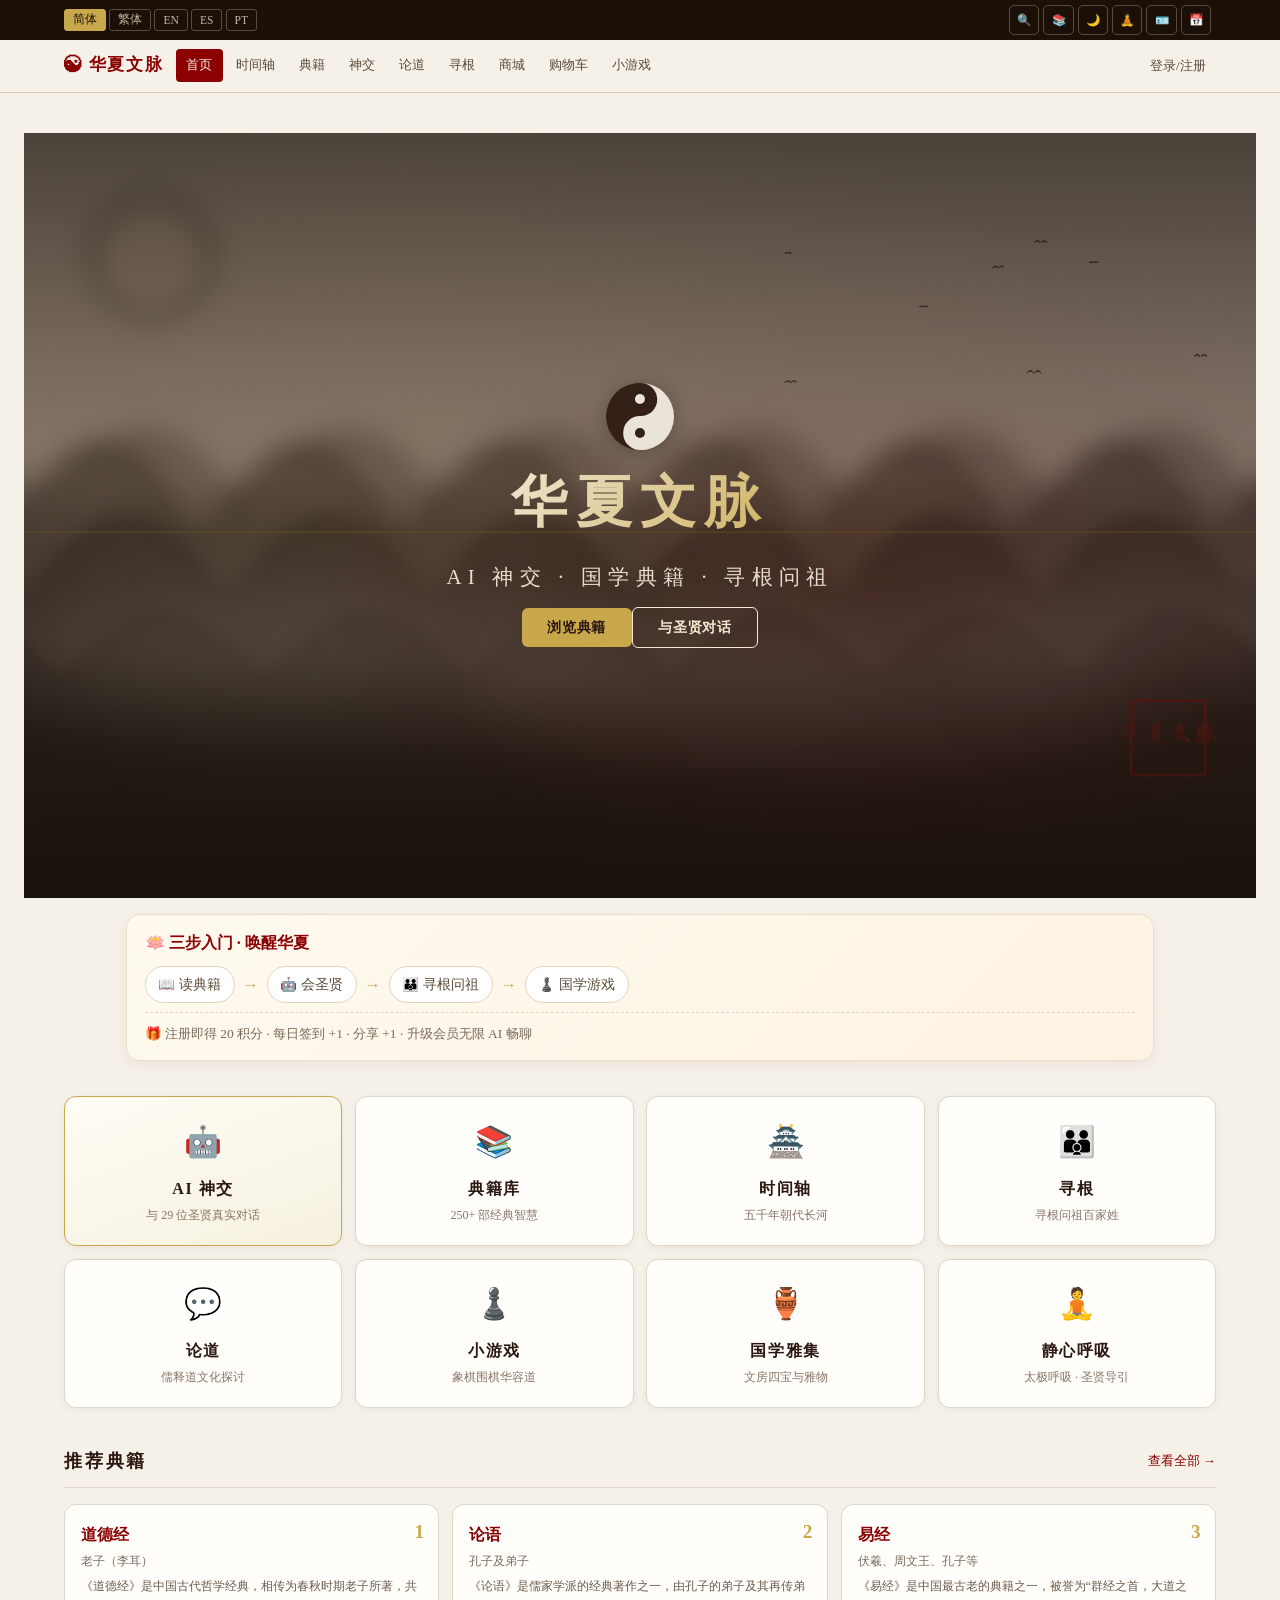
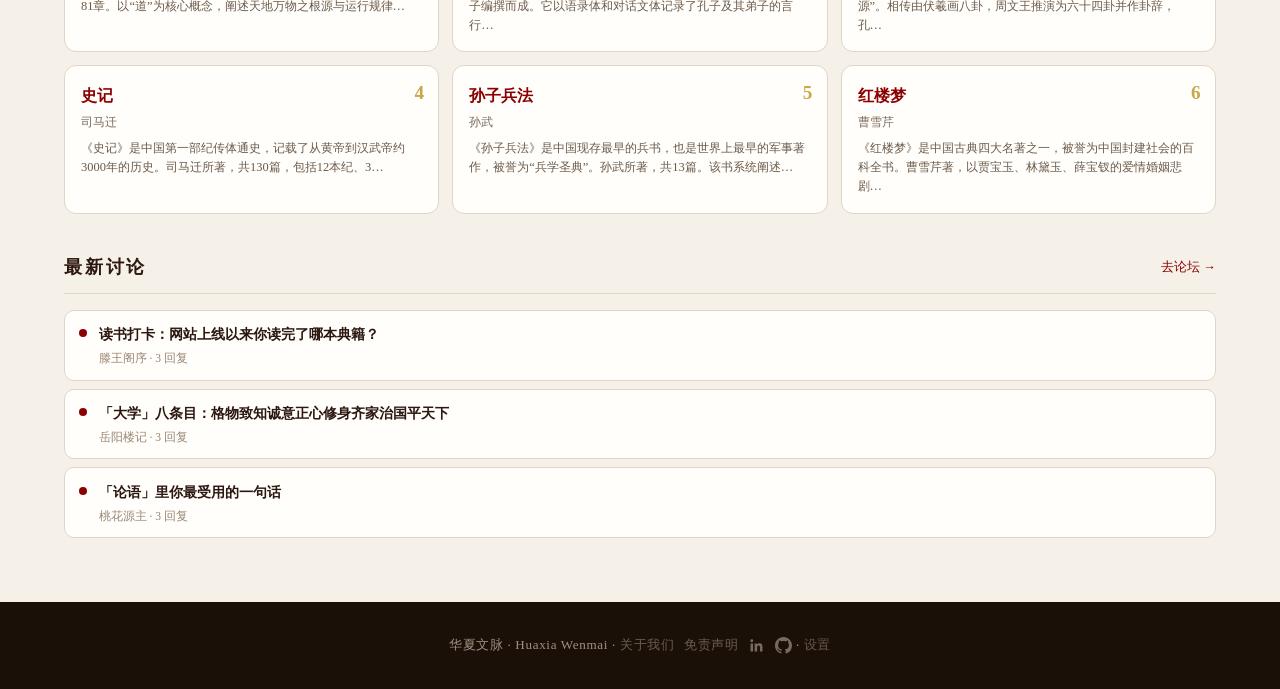
==== commit a1281780: "Add files via upload" ====
--- a/index.html
+++ b/index.html
@@ -890,6 +890,12 @@
 .acc-av .u-avatar{width:48px;height:48px;font-size:1.6rem}
 .acc-av span{color:#8a6f52;font-size:.82rem}
 @media(max-width:640px){body{overflow-x:hidden}#mainNav{overflow-x:auto;-webkit-overflow-scrolling:touch;flex-wrap:nowrap}img,video{max-width:100%;height:auto}}
+.topup-tiers{display:flex;gap:.5rem;margin:.6rem 0 1rem}
+.topup-tier{flex:1;border:1px solid #e0d3bd;border-radius:10px;padding:.6rem;text-align:center;cursor:pointer}
+.topup-tier b{display:block;color:#8B0000;font-size:1rem}
+.topup-tier span{font-size:.78rem;color:#8a6f52}
+.topup-tier.sel{border:2px solid #8B0000;background:#fff1f0}
+.topup-actions{display:flex;gap:.5rem}
 </style>
 </head>
 <body>
@@ -897,6 +903,7 @@
 <nav class="sticky-nav"><div class="nav-inner"><span class="nav-brand" onclick="navTo('home')">☯ <span data-t="siteTitle"></span></span><div id="mainNav"></div></div></nav>
 <div class="page active" id="home-page">
 <header class="hero"><div class="hero-content"><div class="hero-icon"><div class="taiji"><i class="tj-dot tj-dot-a"></i><i class="tj-dot tj-dot-b"></i></div></div><h1 data-t="siteTitle"></h1><p class="hero-sub" data-t="siteSub"></p><button class="hero-btn hero-btn-primary" onclick="navTo('classics')" data-t="browseClassics"></button><button class="hero-btn hero-btn-ghost" onclick="navTo('shenjiao')" data-t="heroShenjiao"></button></div></header>
+<div class="home-guide"><div class="hg-card"><div class="hg-title">🪷 三步入门 · 唤醒华夏</div><div class="hg-steps"><span class="hg-step" onclick="navTo('classics')">📖 读典籍</span><span class="hg-arrow">→</span><span class="hg-step" onclick="navTo('shenjiao')">🤖 会圣贤</span><span class="hg-arrow">→</span><span class="hg-step" onclick="navTo('surname')">👪 寻根问祖</span><span class="hg-arrow">→</span><span class="hg-step" onclick="navTo('game')">♟️ 国学游戏</span></div><div class="hg-benefits">🎁 注册即得 20 积分 · 每日签到 +1 · 分享 +1 · 升级会员无限 AI 畅聊</div></div></div>
 <div class="home-modules">
 <div class="hm-card hm-card-ai" onclick="navTo('shenjiao')"><span class="hm-icon">🤖</span><h4 data-t="hmShenjiao"></h4><p data-t="hmShenjiaoSub"></p></div>
 <div class="hm-card" onclick="navTo('classics')"><span class="hm-icon">📚</span><h4 data-t="hmClassics"></h4><p data-t="hmClassicsSub"></p></div>
@@ -924,7 +931,7 @@
 <div class="shop-grid" id="shopGrid"></div><div class="faq-block" data-faq="shop"></div>
 </div>
 <div class="page" id="cart-page"><div id="cart-page-content"></div></div>
-<div class="page" id="shenjiao-page"><div class="sj-ai-badge">✨ 已接入 DeepSeek AI 大模型 · 与圣贤真实对话</div><div class="sj-head" id="shenjiao-page-content"></div><div class="faq-block" data-faq="shenjiao"></div></div>
+<div class="page" id="shenjiao-page"><div class="sj-ai-badge">✨ 已接入 DeepSeek AI 大模型 · 与圣贤真实对话 <span class="ai-quota-pill" id="aiQuotaPill" onclick="openMemberModal()"></span></div><div class="sj-head" id="shenjiao-page-content"></div><div class="faq-block" data-faq="shenjiao"></div></div>
 <div class="page" id="game-page"><div id="game-page-content"></div><div class="faq-block" data-faq="game"></div></div>
 <div class="page timeline-page" id="timeline-page">
 <div class="tl-map" aria-hidden="true"><svg viewBox="0 0 1200 800" xmlns="http://www.w3.org/2000/svg" fill="none" preserveAspectRatio="xMidYMid slice">
@@ -1059,7 +1066,7 @@
 </div></div>
 <div class="page" id="account-page"><div id="account-page-content"></div></div>
 <div class="page" id="reader-page"><div id="reader-page-content"></div></div>
-<footer><p>华夏文脉 · Huaxia Wenmai · <a href="#" onclick="openMemberSettings();return false" style="color:inherit;opacity:.55;text-decoration:none">设置</a></p></footer>
+<footer><p>华夏文脉 · Huaxia Wenmai · <span class="footer-links"><a href="#" onclick="openAbout();return false">关于我们</a><a href="#" onclick="openDisclaimer();return false">免责声明</a><a class="social-ic" href="https://www.linkedin.com/company/chinese-classic-culture/" target="_blank" rel="noopener noreferrer" title="LinkedIn" aria-label="LinkedIn"><svg viewBox="0 0 24 24" width="17" height="17" fill="currentColor"><path d="M20.45 20.45h-3.55v-5.57c0-1.33-.03-3.04-1.85-3.04-1.85 0-2.14 1.45-2.14 2.94v5.67H9.36V9h3.41v1.56h.05c.47-.9 1.63-1.85 3.36-1.85 3.6 0 4.27 2.37 4.27 5.46v6.28zM5.34 7.43a2.06 2.06 0 1 1 0-4.12 2.06 2.06 0 0 1 0 4.12zM7.12 20.45H3.56V9h3.56v11.45z"/></svg></a><a class="social-ic" href="https://frankchenfei.github.io/Chinese-classical-culture/" target="_blank" rel="noopener noreferrer" title="GitHub" aria-label="GitHub"><svg viewBox="0 0 16 16" width="17" height="17" fill="currentColor"><path d="M8 0C3.58 0 0 3.58 0 8c0 3.54 2.29 6.53 5.47 7.59.4.07.55-.17.55-.38 0-.19-.01-.82-.01-1.49-2.01.37-2.53-.49-2.69-.94-.09-.23-.48-.94-.82-1.13-.28-.15-.68-.52-.01-.53.63-.01 1.08.58 1.23.82.72 1.21 1.87.87 2.33.66.07-.52.28-.87.51-1.07-1.78-.2-3.64-.89-3.64-3.95 0-.87.31-1.59.82-2.15-.08-.2-.36-1.02.08-2.12 0 0 .67-.21 2.2.82.64-.18 1.32-.27 2-.27s1.36.09 2 .27c1.53-1.04 2.2-.82 2.2-.82.44 1.1.16 1.92.08 2.12.51.56.82 1.27.82 2.15 0 3.07-1.87 3.75-3.65 3.95.29.25.54.73.54 1.48 0 1.07-.01 1.93-.01 2.2 0 .21.15.46.55.38A8.01 8.01 0 0 0 16 8c0-4.42-3.58-8-8-8z"/></svg></a></span> · <a href="#" onclick="openMemberSettings();return false" style="color:inherit;opacity:.55;text-decoration:none">设置</a></p></footer>
 <script>
 // i18n.js — all UI translation strings
 const I18N = { ui: {
@@ -1429,6 +1436,96 @@
 function langShort(l){const m={'zh-CN':'简体','zh-TW':'繁体','en':'EN','es':'ES','pt':'PT'};return m[l]||l;}
 
 
+</script>
+<style>
+/* ===== 变现增强 UI (2026-09-07) ===== */
+.home-guide{margin:1rem auto 0;max-width:1060px;padding:0 1rem}
+.hg-card{background:linear-gradient(135deg,#fff9ef,#fdf3e3);border:1px solid #eadfc8;border-radius:14px;padding:.9rem 1.1rem;box-shadow:0 4px 14px rgba(139,0,0,.06)}
+.hg-title{font-size:1.02rem;font-weight:700;color:#8B0000;margin-bottom:.6rem}
+.hg-steps{display:flex;align-items:center;gap:.5rem;flex-wrap:wrap;margin-bottom:.6rem}
+.hg-step{cursor:pointer;background:#fff;border:1px solid #e2d5bd;border-radius:999px;padding:.35rem .8rem;font-size:.86rem;color:#5c4a38;transition:transform .15s,box-shadow .15s}
+.hg-step:hover{transform:translateY(-2px);box-shadow:0 4px 10px rgba(0,0,0,.08)}
+.hg-arrow{color:#c9a84c;font-weight:700}
+.hg-benefits{font-size:.84rem;color:#7a6a5a;line-height:1.7;border-top:1px dashed #e2d5bd;padding-top:.6rem}
+.reg-gift{margin:.6rem 0;padding:.5rem .7rem;background:#fff7e8;border:1px solid #f0dfb8;border-radius:8px;font-size:.8rem;color:#8a6f52;line-height:1.6}
+.member-badge{display:inline-block;background:linear-gradient(135deg,#f5c518,#d99a06);color:#3a2600;font-size:.72rem;font-weight:700;border-radius:999px;padding:.12rem .5rem;margin-right:.35rem;box-shadow:0 2px 6px rgba(217,154,6,.35)}
+.ai-quota-pill{display:inline-block;background:#f3eadb;border:1px solid #e0d3bd;border-radius:999px;padding:.1rem .5rem;font-size:.74rem;color:#6b5138;margin-left:.4rem;cursor:pointer}
+.report-btn{display:inline-block;margin-left:.45rem;color:#b88;font-size:.78rem;cursor:pointer}
+.report-btn:hover{color:#d33;text-decoration:underline}
+.footer-links{display:inline-flex;gap:.6rem}
+.footer-links a{color:inherit;opacity:.6;text-decoration:none}
+.footer-links a:hover{opacity:1}
+.footer-links .social-ic{display:inline-flex;align-items:center;vertical-align:middle;color:inherit;opacity:.7}
+.footer-links .social-ic:hover{opacity:1}
+.footer-links .social-ic svg{display:block}
+.mm-benefits{background:#fffdf8;border:1px solid #eee0c8;border-radius:10px;padding:.7rem .9rem;margin:.5rem 0;font-size:.86rem;color:#5c4a38;line-height:1.7}
+.mm-plan{display:flex;justify-content:space-between;align-items:center;border:1px solid #eadfc8;border-radius:12px;padding:.7rem .9rem;margin:.5rem 0;cursor:pointer;background:#fff}
+.mm-plan.sel{border-color:#8B0000;background:#fff6ee;box-shadow:0 3px 10px rgba(139,0,0,.08)}
+.mm-plan b{color:#8B0000}
+.share-card{background:linear-gradient(135deg,#f2f9f2,#eaf4ea);border:1px solid #d6e6d6;border-radius:12px;padding:.7rem .9rem;margin-top:1rem}
+.sj-msg.sj-system .sj-bubble{background:#fff7e8;border:1px solid #f0dfb8;color:#6b5138}
+body.dark .hg-card{background:linear-gradient(135deg,#2a2119,#251c14);border-color:#4a3d30}
+body.dark .hg-step{background:#241d16;border-color:#4a3d30;color:#d8c8b2}
+body.dark .hg-benefits{color:#9a8774;border-color:#4a3d30}
+body.dark .reg-gift{background:#2a2119;border-color:#4a3d30;color:#d8c8b2}
+body.dark .mm-plan{background:#241d16;border-color:#4a3d30}
+body.dark .mm-plan.sel{border-color:#c9a84c;background:#332418}
+body.dark .mm-plan b{color:#ffd977}
+body.dark .mm-benefits{background:#241d16;border-color:#4a3d30;color:#d8c8b2}
+body.dark .share-card{background:#1f241b;border-color:#3a4a33}
+body.dark .ai-quota-pill{background:#2a2119;border-color:#4a3d30;color:#d8c8b2}
+body.dark .sj-msg.sj-system .sj-bubble{background:#2a2119;border-color:#4a3d30;color:#d8c8b2}
+</style>
+<script>
+/* ===== 变现增强 · 会员/限额/埋点/分享/举报/关于 (2026-09-07) ===== */
+var AI_QUOTA={freeDaily:10};
+var MEMBER_PLANS=[
+ {id:"m1",days:30,credits:99,price:"¥99",name:"月度会员"},
+ {id:"m12",days:365,credits:299,price:"¥299",name:"年度会员"}
+];
+var ANALYTICS_CONFIG={umamiId:"",baiduId:""};
+Object.assign(I18N.ui,{
+ member:{'zh-CN':'会员','zh-TW':'會員','en':'Member','es':'Miembro','pt':'Membro'},
+ memberBadge:{'zh-CN':'👑 会员','zh-TW':'👑 會員','en':'👑 Member','es':'👑 Miembro','pt':'👑 Membro'},
+ aiQuotaLeft:{'zh-CN':'今日免费 AI：{a}/{b}','zh-TW':'今日免費 AI：{a}/{b}','en':'Free AI today: {a}/{b}','es':'IA gratis hoy: {a}/{b}','pt':'IA grátis hoje: {a}/{b}'},
+ aiQuotaEmpty:{'zh-CN':'✨ 今日免费 AI 次数已用完（{b} 次/天）。升级会员即可无限畅聊、优先答疑。','zh-TW':'✨ 今日免費 AI 次數已用完（{b} 次/天）。升級會員即可無限暢聊、優先答疑。','en':'✨ Free AI quota used up ({b}/day). Upgrade for unlimited chats.','es':'✨ Cuota de IA gratuita agotada ({b}/día). Mejora para chats ilimitados.','pt':'✨ Cota gratuita de IA esgotada ({b}/dia). Assine para conversas ilimitadas.'},
+ memberModalTitle:{'zh-CN':'👑 华夏文脉会员','zh-TW':'👑 華夏文脈會員','en':'👑 Huaxia Membership','es':'👑 Membresía Huaxia','pt':'👑 Assinatura Huaxia'},
+ memberBenefits:{'zh-CN':'AI 圣贤无限畅聊 · 典籍优先解锁 · 商城会员价 · 专属徽章','zh-TW':'AI 聖賢無限暢聊 · 典籍優先解鎖 · 商城會員價 · 專屬徽章','en':'Unlimited AI sages · Priority classics · Member prices · Badge','es':'IA ilimitada · Clásicos prioritarios · Precios miembro · Insignia','pt':'IA ilimitada · Clássicos prioritários · Preços de assinante · Selo'},
+ memberOpen:{'zh-CN':'立即开通','zh-TW':'立即開通','en':'Subscribe','es':'Suscribirse','pt':'Assinar'},
+ memberExpires:{'zh-CN':'有效期至 {d}','zh-TW':'有效期至 {d}','en':'Valid until {d}','es':'Válido hasta {d}','pt':'Válido até {d}'},
+ memberNoCredits:{'zh-CN':'积分不足，请先签到或购买积分','zh-TW':'積分不足，請先簽到或購買積分','en':'Not enough credits','es':'Créditos insuficientes','pt':'Créditos insuficientes'},
+ shareEarn:{'zh-CN':'分享得积分','zh-TW':'分享得積分','en':'Share & Earn','es':'Comparte y gana','pt':'Compartilhe e ganhe'},
+ shareEarnDesc:{'zh-CN':'把华夏文脉分享给好友，每天最多可得 1 积分','zh-TW':'把華夏文脈分享給好友，每天最多可得 1 積分','en':'Share with friends, earn up to 1 credit/day','es':'Comparte y gana hasta 1 crédito/día','pt':'Compartilhe e ganhe até 1 crédito/dia'},
+ shareNow:{'zh-CN':'立即分享','zh-TW':'立即分享','en':'Share now','es':'Compartir','pt':'Compartilhar'},
+ shareOk:{'zh-CN':'分享成功 +1 积分','zh-TW':'分享成功 +1 積分','en':'Shared +1 credit','es':'Compartido +1 crédito','pt':'Compartilhado +1 crédito'},
+ report:{'zh-CN':'举报','zh-TW':'舉報','en':'Report','es':'Reportar','pt':'Denunciar'},
+ reportOk:{'zh-CN':'已举报，管理员将尽快审核','zh-TW':'已舉報，管理員將盡快審核','en':'Reported, moderator will review soon','es':'Reportado, será revisado pronto','pt':'Denunciado, será revisado em breve'},
+ aboutUs:{'zh-CN':'关于我们','zh-TW':'關於我們','en':'About Us','es':'Sobre Nosotros','pt':'Sobre Nós'},
+ disclaimer:{'zh-CN':'免责声明','zh-TW':'免責聲明','en':'Disclaimer','es':'Aviso Legal','pt':'Aviso Legal'},
+ registerGift:{'zh-CN':'🎁 注册即得 20 积分 · 每日签到 +1 · 分享 +1 · 会员无限 AI 畅聊','zh-TW':'🎁 註冊即得 20 積分 · 每日簽到 +1 · 分享 +1 · 會員無限 AI 暢聊','en':'🎁 20 credits on signup · +1 daily · +1 share · Unlimited AI as member','es':'🎁 20 créditos al registrarte · +1 diario · +1 compartir · IA ilimitada como miembro','pt':'🎁 20 créditos ao cadastrar · +1 diário · +1 compartilhar · IA ilimitada como assinante'}
+});
+function isMemberActive(){var u=(typeof _user!=="undefined"&&_user)?_user:null;if(!u){try{u=JSON.parse(localStorage.getItem("ch_user")||"null");}catch(e){}}if(!u)return false;if(u.plan==="member"||u.member===true){var exp=u.planExp||u.memberExp||0;return !exp||exp>Date.now();}return false;}
+function aiQuotaKey(){var d=new Date();return "ch_ai_quota_"+d.getFullYear()+"_"+(d.getMonth()+1)+"_"+d.getDate();}
+function aiQuotaInfo(){var n=0;try{n=parseInt(localStorage.getItem(aiQuotaKey())||"0",10)||0;}catch(e){}return {used:n,limit:AI_QUOTA.freeDaily,left:Math.max(0,AI_QUOTA.freeDaily-n)};}
+function sjGateAllow(){if(isMemberActive())return true;return aiQuotaInfo().used<AI_QUOTA.freeDaily;}
+function sjQuotaConsume(){if(isMemberActive())return;var k=aiQuotaKey(),n=0;try{n=parseInt(localStorage.getItem(k)||"0",10)||0;}catch(e){}try{localStorage.setItem(k,String(n+1));}catch(e){}if(typeof renderMemberUI==="function")renderMemberUI();}
+function sjGateBlocked(c){var log=document.getElementById("sjLog");if(log){var q=aiQuotaInfo();log.innerHTML+='<div class="sj-msg sj-system"><div class="sj-bubble">'+t("aiQuotaEmpty").replace("{b}",q.limit)+'</div></div>';log.scrollTop=log.scrollHeight;}openMemberModal();}
+function openMemberModal(){var ov=document.getElementById("mmOverlay");if(!ov){ov=document.createElement("div");ov.id="mmOverlay";ov.className="modal-overlay";document.body.appendChild(ov);}var isM=isMemberActive();var exp="";if(isM){var u=(typeof _user!=="undefined"&&_user)?_user:JSON.parse(localStorage.getItem("ch_user")||"{}");exp=t("memberExpires").replace("{d}",new Date((u.planExp||u.memberExp||Date.now())).toLocaleDateString());}var plans=MEMBER_PLANS.map(function(p){return '<div class="mm-plan" data-plan="'+p.id+'" onclick="selMemberPlan(this)"><div><b>'+p.name+'</b><div style="font-size:.8rem;color:#8a6f52">'+p.credits+' 积分 / '+p.days+' 天 · '+p.price+'</div></div><span>'+t("memberOpen")+'</span></div>';}).join("");ov.innerHTML='<div class="modal" style="max-width:480px"><button class="modal-close" onclick="closeMemberModal()">×</button><h3>'+t("memberModalTitle")+'</h3><div class="mm-benefits">'+t("memberBenefits")+'</div>'+(isM?'<div class="mm-benefits" style="border-color:#c9a84c;color:#8B0000">✅ '+exp+'</div>':plans)+'<button class="btn-primary btn-block" onclick="buyMember()">'+t("memberOpen")+(isM?"（续费）":"")+'</button><p style="font-size:.76rem;color:#8a6f52;margin-top:.5rem">会员也支持微信 / 支付宝 / Stripe / PayPal 支付（支付通道即将开放）</p></div>';ov.classList.add("active");}
+function closeMemberModal(){var ov=document.getElementById("mmOverlay");if(ov)ov.classList.remove("active");}
+var _selMemberPlan="m1";
+function selMemberPlan(el){_selMemberPlan=el.getAttribute("data-plan");var g=document.querySelectorAll(".mm-plan");for(var i=0;i<g.length;i++)g[i].classList.toggle("sel",g[i]===el);}
+function buyMember(){if(!_user){showAuth("login");closeMemberModal();return;}var plan=MEMBER_PLANS.find(function(p){return p.id===_selMemberPlan;})||MEMBER_PLANS[0];if((_user.credits||0)<plan.credits){showToast(t("memberNoCredits"));return;}_user.credits-=plan.credits;_user.plan="member";_user.planExp=Date.now()+plan.days*864e5;try{localStorage.setItem("ch_user",JSON.stringify(_user));}catch(e){}try{var users=JSON.parse(localStorage.getItem("ch_users")||"{}");if(_user.email&&users[_user.email]){users[_user.email].credits=_user.credits;users[_user.email].plan=_user.plan;users[_user.email].planExp=_user.planExp;localStorage.setItem("ch_users",JSON.stringify(users));}}catch(e){}if(typeof sbSaveProfile==="function")sbSaveProfile({credits:_user.credits,plan:_user.plan,plan_exp:new Date(_user.planExp).toISOString()});if(typeof renderTopBar==="function")renderTopBar();closeMemberModal();showToast("✅ 已开通会员，有效期至 "+new Date(_user.planExp).toLocaleDateString());}
+var _payPkg=null;function buyCredits(id){var pkg=CREDIT_PACKAGES.find(function(p){return p.id===id;});if(!pkg){showToast("套餐不存在");return;}if(!_user){showAuth("login");return;}var amount=Math.round(parseFloat(String(pkg.price).replace("$",""))*100);_payPkg={amount:amount,id:pkg.id,credits:pkg.credits};var ov=document.getElementById("authOverlay");var f=document.getElementById("authForm");if(!ov||!f)return;ov.classList.add("active");var methods=[["wechat","微信支付"],["alipay","支付宝"],["stripe","Stripe"],["paypal","PayPal"]];var h='<h3>'+t("buyCredits")+'</h3><div class="checkout-sum">'+pkg.credits+' '+t("credits")+' · '+pkg.price+'</div><div class="pay-methods">'+methods.map(function(m,i){return '<label class="pay-method'+(i===0?" active":"")+'" onclick="selPay('+i+')"><input type="radio" name="paym" value="'+m[0]+'"'+(i===0?" checked":"")+'><span>'+m[1]+'</span></label>';}).join("")+'</div><div id="payMsg" class="pay-msg"></div><button class="btn-primary" onclick="payCreateCurrent()">'+t("payConfirm")+'</button><div class="auth-toggle"><a onclick="closeAuth()">'+t("payCancel")+'</a></div>';f.innerHTML=h;}
+function payCreateCurrent(){if(!_payPkg)return;payCreate(_payPkg.amount,_payPkg.id,_payPkg.credits);}function payCreate(amount,pid,credits){var msg=document.getElementById("payMsg");if(msg)msg.textContent="正在创建支付…";var m="wechat";var radios=document.querySelectorAll("input[name=paym]");for(var i=0;i<radios.length;i++){if(radios[i].checked)m=radios[i].value;}var qs="action=create&method="+m+"&amount="+amount+"&name="+encodeURIComponent("华夏文脉 · 积分充值")+"&user_id="+encodeURIComponent((_user&&_user.id)||"")+"&success_url="+encodeURIComponent(location.origin+"/?payment=success&m="+m+"&amt="+amount)+"&cancel_url="+encodeURIComponent(location.origin+"/?payment=cancel");fetch("/api/pay.php?"+qs).then(function(r){return r.json();}).then(function(d){if(!msg)return;if(d&&d.type==="redirect"&&d.url){msg.textContent="支付通道已创建，正在跳转…";location.href=d.url;return;}if(d&&d.type==="qrcode"&&d.url){msg.innerHTML='请扫码支付：<br><a href="'+d.url+'" target="_blank">'+d.url+'</a><br><img style="width:160px;height:160px;margin-top:.5rem" src="https://api.qrserver.com/v1/create-qr-code/?size=160x160&data='+encodeURIComponent(d.url)+'" alt="QR">';return;}if(d&&d.error){msg.textContent="支付未完成："+d.error+"（请先在 pay.php 填入商户密钥）";return;}msg.textContent="支付未完成，请稍后重试。";}).catch(function(e){if(msg)msg.textContent="支付未完成："+e.message;});}
+function shareEarn(){if(!_user){showAuth("login");return;}var d=new Date();var ts=d.getFullYear()+"-"+(d.getMonth()+1)+"-"+d.getDate();var st={};try{st=JSON.parse(localStorage.getItem("ch_share")||"{}");}catch(e){}var url=location.origin+location.pathname;var done=function(){if(st.last===ts){showToast(t("shareEarnDesc"));return;}st.last=ts;try{localStorage.setItem("ch_share",JSON.stringify(st));}catch(e){}_user.credits=(_user.credits||0)+1;try{localStorage.setItem("ch_user",JSON.stringify(_user));}catch(e){}try{var users=JSON.parse(localStorage.getItem("ch_users")||"{}");if(_user.email&&users[_user.email]){users[_user.email].credits=_user.credits;localStorage.setItem("ch_users",JSON.stringify(users));}}catch(e){}if(typeof sbSyncCredits==="function")sbSyncCredits();if(typeof renderTopBar==="function")renderTopBar();showToast(t("shareOk"));};if(navigator.share){navigator.share({title:"华夏文脉 · 国学文化体验",text:"读典籍、会圣贤、寻根问祖——华夏文脉国学文化体验",url:url}).then(done).catch(function(){});}else{try{navigator.clipboard.writeText(url);}catch(e){}var i=document.createElement("input");i.value=url;document.body.appendChild(i);i.select();try{document.execCommand("copy");}catch(e){}document.body.removeChild(i);showToast("链接已复制，发送给好友即 +1 积分");done();}}
+function reportPost(id){getForumData();var p=_forumData.find(function(x){return x.id===id;});if(!p)return;p.flags=(p.flags||0)+1;if(p.flags>=3)p.hidden=1;setForumData();if(typeof renderForum==="function")renderForum();showToast(t("reportOk")+"（"+p.flags+"）");}
+function openAbout(){var ov=document.getElementById("mmOverlay");if(!ov){ov=document.createElement("div");ov.id="mmOverlay";ov.className="modal-overlay";document.body.appendChild(ov);}ov.innerHTML='<div class="modal" style="max-width:520px"><button class="modal-close" onclick="closeMemberModal()">×</button><h3>'+t("aboutUs")+'</h3><div style="font-size:.9rem;line-height:1.9;color:#5c4a38">华夏文脉（hi-mercury.com）是一个致力于传承与唤醒华夏文明的一站式国学文化体验平台，涵盖典籍阅读、AI 神交古圣贤、寻根问祖、论道、国学小游戏、静心呼吸、二十四节气等栏目。我们以「严谨真实、正本清源」为内容准则，结合当代 AI 技术，让国学可读、可感、可用。</div></div>';ov.classList.add("active");}
+function openDisclaimer(){var ov=document.getElementById("mmOverlay");if(!ov){ov=document.createElement("div");ov.id="mmOverlay";ov.className="modal-overlay";document.body.appendChild(ov);}ov.innerHTML='<div class="modal" style="max-width:520px"><button class="modal-close" onclick="closeMemberModal()">×</button><h3>'+t("disclaimer")+'</h3><div style="font-size:.86rem;line-height:1.9;color:#5c4a38">1. 本站国学内容仅供文化学习与交流参考，不构成医疗、投资、法律等专业建议。<br>2. 国学问签、圣贤映照、每日运势等为传统文化趣味体验，请理性看待。<br>3. AI 神交内容由大模型生成，人物观点为拟人化演绎，不代表历史真实言论。<br>4. 用户发布内容由发布者负责，本站保留审核与删除权利。</div></div>';ov.classList.add("active");}
+function trackEvent(name,data){data=data||{};try{if(window.umami)umami.track(name,data);}catch(e){}try{if(window._hmt)window._hmt.push(["_trackEvent",name,JSON.stringify(data)]);}catch(e){}}
+function injectAnalytics(){if(ANALYTICS_CONFIG.umamiId){var s=document.createElement("script");s.async=true;s.src="https://analytics.umami.is/script.js";s.setAttribute("data-website-id",ANALYTICS_CONFIG.umamiId);document.head.appendChild(s);}if(ANALYTICS_CONFIG.baiduId){window._hmt=window._hmt||[];var s2=document.createElement("script");s2.async=true;s2.src="https://hm.baidu.com/hm.js?"+ANALYTICS_CONFIG.baiduId;document.head.appendChild(s2);}}
+function renderMemberUI(){var pill=document.getElementById("aiQuotaPill");if(pill){var q=aiQuotaInfo();pill.textContent=t("aiQuotaLeft").replace("{a}",(isMemberActive()?"∞":q.used)).replace("{b}",q.limit);}}
+document.addEventListener("DOMContentLoaded",function(){injectAnalytics();renderMemberUI();});
+document.addEventListener("click",function(e){var t=e.target;var el=t&&t.closest?t.closest(".report-btn"):null;if(el){e.stopPropagation();var id=el.getAttribute("data-id");if(id)reportPost(id);}});
 </script>
 <script>
 const DYNASTIES = [
@@ -2362,7 +2459,7 @@
 var _cart=[];try{_cart=JSON.parse(localStorage.getItem("ch_cart")||"[]")}catch(e){}
 var _currentBook=null;
 var _currentChapter=null;
-function accountProfileHtml(){var h='<div class="acc-profile"><h3 style="margin-bottom:.6rem">个人资料</h3><div class="acc-av">'+avatarHtml(_user)+'<div><b>'+(_user.name||"")+'</b><span>'+(_user.email||"")+'</span></div></div><div class="form-group"><label>性别</label><select id="accGender"><option value="">保密</option><option value="male"'+(_user.gender==="male"?" selected":"")+'>男</option><option value="female"'+(_user.gender==="female"?" selected":"")+'>女</option></select></div><div class="form-group"><label>头像（可选圣贤 / 上传）</label>'+avatarPickerHtml()+'</div><button class="btn-primary" onclick="saveProfileEdit()">保存资料</button></div>';return h;}
+function accountProfileHtml(){var h='<div class="acc-profile"><h3 style="margin-bottom:.6rem">个人资料</h3><div class="acc-av">'+avatarHtml(_user)+'<div><b>'+(_user.name||"")+'</b><span>'+(_user.email||"")+'</span></div></div><div class="form-group"><label>性别</label><select id="accGender"><option value="">保密</option><option value="male"'+(_user.gender==="male"?" selected":"")+'>男</option><option value="female"'+(_user.gender==="female"?" selected":"")+'>女</option></select></div><div class="form-group"><label>头像（可选圣贤 / 上传）</label>'+avatarPickerHtml()+'</div><button class="btn-primary" onclick="saveProfileEdit()">保存资料</button> <button class="btn-secondary" onclick="openTopup()">💰 充值积分</button></div>';return h;}
 function saveProfileEdit(){var g=document.getElementById("accGender");if(g)_user.gender=g.value;if(_pickedAvatar)_user.avatar=_pickedAvatar;try{localStorage.setItem("ch_user",JSON.stringify(_user));}catch(e){}if(sbReady()){sbSaveProfile({name:_user.name,email:_user.email,credits:_user.credits,gender:_user.gender,avatar:_user.avatar});}showToast("资料已保存");renderTopBar();}
 function openForgot(){var ov=document.getElementById("authOverlay");var f=document.getElementById("authForm");if(!ov||!f)return;ov.classList.add("active");f.innerHTML='<h3>找回密码</h3><div id="authMsg"></div><div class="form-group"><label>注册邮箱</label><input type="email" id="authEmail"></div><button class="btn-primary" onclick="doForgot()">发送重置邮件</button><a href="#" onclick="showAuth(\'login\');return false" style="display:block;text-align:center;margin-top:.5rem;font-size:.85rem">返回登录</a>';}
 function doForgot(){var e=document.getElementById("authEmail")?.value;if(!e)return;if(sbReady()){authMsg("发送中…");sbFetch("/auth/v1/recover","POST",{email:e,redirect_to:location.origin+"/"}).then(function(r){authMsg(r.error?(r.error_description||r.error||"发送失败"):"已发送重置邮件，请查收邮箱");});}else{authMsg("会员系统未配置");}}
@@ -2378,7 +2475,7 @@
 function langShort(l){var m={"zh-CN":"\u7b80\u4f53","zh-TW":"\u7e41\u4f53","en":"EN","es":"ES","pt":"PT"};return m[l]||l;}
 function setLang(l){_lang=l;window._lang=l;try{localStorage.setItem("ch_lang",l)}catch(e){}applyLang();renderTopBar();renderNav();renderPage(document.querySelector(".page.active")?.id?.replace("-page","")||"home");}
 function applyLang(){document.documentElement.lang=_lang;document.querySelectorAll("[data-t]").forEach(function(el){el.innerHTML=t(el.dataset.t);});if(typeof renderFaqs==="function")renderFaqs();if(typeof renderFaqSchema==="function")renderFaqSchema();}
-function renderTopBar(){var bar=document.getElementById("topBarUser");if(!bar)return;bar.innerHTML=_user?'<span class="credits-badge">'+t("creditsLabel")+": "+_user.credits+'</span>'+avatarHtml(_user)+'<a href="#" onclick="navTo(\''+(_user?"account":"")+'\');return false">'+(_user?_user.name:t("navLogin"))+'</a>'+(_user?'<a href="#" onclick="logout();return false">'+t("navLogout")+"</a>":""):"";var ls=document.getElementById("langSwitch");if(ls)ls.innerHTML=["zh-CN","zh-TW","en","es","pt"].map(function(l){return'<button class="lang-btn'+(l===_lang?" active":"")+'" onclick="setLang(\''+l+'\')">'+langShort(l)+"</button>";}).join("");}
+function renderTopBar(){var bar=document.getElementById("topBarUser");if(!bar)return;bar.innerHTML=_user?'<span class="credits-badge">'+t("creditsLabel")+": "+_user.credits+'</span>'+(typeof isMemberActive==="function"&&isMemberActive()?'<span class="member-badge">'+t("memberBadge")+'</span>':'')+avatarHtml(_user)+'<a href="#" onclick="navTo(\''+(_user?"account":"")+'\');return false">'+(_user?_user.name:t("navLogin"))+'</a>'+(_user?'<a href="#" onclick="logout();return false">'+t("navLogout")+"</a>":""):"";var ls=document.getElementById("langSwitch");if(ls)ls.innerHTML=["zh-CN","zh-TW","en","es","pt"].map(function(l){return'<button class="lang-btn'+(l===_lang?" active":"")+'" onclick="setLang(\''+l+'\')">'+langShort(l)+"</button>";}).join("");}
 var PAGE_SLUGS={home:"",timeline:"timeline",classics:"classics",forum:"lundao",surname:"surname",shop:"shop",shenjiao:"shenjiao",game:"game",account:"account",reader:"reader",cart:"cart"};
 var PAGE_TITLES={home:["华夏文脉 · 国学文化体验","读典籍、会圣贤、测性格、问签、寻根、下棋——一站式国学文化体验。"],timeline:["时间轴 · 华夏文明脉络","从三皇五帝到现代，一览中华文明五千年的朝代更迭与疆域变迁。"],classics:["典籍 · 儒释道与国学经典","四书五经、道德经、佛经、蒙学、兵法……免费在线阅读国学典籍。"],forum:["论道 · 儒释道文化探讨","儒释道文化探讨、每日签到、问签占卦，与同好论道天地人生。"],surname:["寻根 · 寻根问祖","百家姓、姓氏起源、帝王姓氏、家谱字辈，一键寻根你的姓氏文化。"],shop:["商城 · 国学文创","沉香、朱砂、佛珠、菩提、文房雅器，积分与价格 1:1，支持购物车结算。"],shenjiao:["神交 · 与古圣贤对话","与老子、孔子、庄子、释迦牟尼、六祖慧能等圣贤跨越时空对话。"],game:["国学小游戏","象棋、围棋、五子棋、斗兽棋、军旗、华容道，人机对战难度可选。"],account:["我的 · 会员中心","我的积分、我的书籍、阅读进度、签到记录。"],reader:["典籍阅读","国学典籍原文阅读，记录阅读进度。"],cart:["购物车","结算你的文创好物。"]};
 function pageFromPath(path){path=(path||"").replace(/\/+$/,"");path=path.replace(/\/index\.html$/,"");var m=path.match(/^\/(en|es|pt|zh|zh-CN|zh-TW)(\/|$)/);if(m){var L=m[1];if(L==="zh")L="zh-CN";if(L&&L!==_lang){_lang=L;window._lang=L;try{localStorage.setItem("ch_lang",L);}catch(e){}if(typeof applyLang==="function")applyLang();}path=path.replace(/^\/(en|es|pt|zh-CN|zh-TW|zh)(\/|$)/,"/");}if(path===""||path==="/")return"home";var seg=path.split("/").filter(function(x){return x;})[0]||"";if(seg==="index.html")return"home";for(var k in PAGE_SLUGS){if(PAGE_SLUGS[k]===seg)return k;}return"home";}
@@ -2955,7 +3052,7 @@
 if(_forumView&&_forumView.indexOf("p-")===0){renderOnePost(s,_forumView.slice(2));return;}
 renderForumList(s);}
 var _forumPage=1;var FORUM_PAGE_SIZE=12;
-function renderForumList(s){var d=getForumData();
+function renderForumList(s){var d=getForumData().filter(function(x){return !x.hidden;});
 var total=Math.max(1,Math.ceil(d.length/FORUM_PAGE_SIZE));
 if(_forumPage>total)_forumPage=total;if(_forumPage<1)_forumPage=1;
 var h='<div class="forum-toolbar"><div class="forum-count">'+t("forumTopics").replace("{n}",d.length)+'</div><button class="btn-primary" onclick="toForum(\'new\')">'+t("newPost")+'</button></div>';
@@ -2963,7 +3060,7 @@
 else{h+='<div class="forum-list">';var sorted=d.slice().sort(function(a,b){return b.d-a.d;});
 var pageItems=sorted.slice((_forumPage-1)*FORUM_PAGE_SIZE,_forumPage*FORUM_PAGE_SIZE);
 pageItems.forEach(function(p){var catk=forumCat(p.t);var av=p.a?p.a.charAt(0):"友";var hue=(p.a?(p.a.charCodeAt(0)*7)%360:60);
-h+='<div class="forum-post" onclick="toForum(\'p-'+p.id+'\')"><div class="forum-avatar" style="background:hsl('+hue+',45%,46%)">'+esc(av)+'</div><div class="forum-post-main"><div class="forum-post-title">'+esc(p.t)+'</div><div class="forum-tags"><span class="forum-cat">'+t(catk)+'</span></div><div class="forum-post-excerpt">'+esc((p.c||"").substring(0,110))+'</div><div class="forum-post-footer"><span>'+esc(p.a)+'</span><span>·</span><span>'+fmt(p.d)+'</span><span>·</span><span>'+(p.r?p.r.length:0)+' '+t("forumReplies")+'</span>'+(p.r&&p.r.length?'<span class="forum-post-last">'+t("forumLastReply")+' '+fmt(p.r[p.r.length-1].d)+'</span>':"")+'</div></div></div>';});
+h+='<div class="forum-post" onclick="toForum(\'p-'+p.id+'\')"><div class="forum-avatar" style="background:hsl('+hue+',45%,46%)">'+esc(av)+'</div><div class="forum-post-main"><div class="forum-post-title">'+esc(p.t)+'</div><div class="forum-tags"><span class="forum-cat">'+t(catk)+'</span></div><div class="forum-post-excerpt">'+esc((p.c||"").substring(0,110))+'</div><div class="forum-post-footer"><span>'+esc(p.a)+'</span><span>·</span><span>'+fmt(p.d)+'</span><span>·</span><span>'+(p.r?p.r.length:0)+' '+t("forumReplies")+'</span>'+'<span class="report-btn" data-id="'+p.id+'">⚑ '+t("report")+'</span>'+(p.r&&p.r.length?'<span class="forum-post-last">'+t("forumLastReply")+' '+fmt(p.r[p.r.length-1].d)+'</span>':"")+'</div></div></div>';});
 h+="</div>";
 h+='<div class="forum-pager">';
 h+='<button class="pg-btn" onclick="gotoForumPage('+(_forumPage-1)+')"'+(_forumPage<=1?' disabled':'')+'>‹ '+t("pagerPrev")+'</button>';
@@ -3204,7 +3301,7 @@
   var school = getSchool(b);
   var schoolCls = school==="儒"?"school-ru":(school==="道"?"school-dao":(school==="佛"?"school-fo":""));
   var badge = school ? '<span class="school-badge '+schoolCls+'">'+school+'</span>' : "";
-  return "<div class=\"book-card\" style=\"position:relative\" onclick=\"openReader('"+b.id+"')\"><div class=\"bc-lock "+(owned?"free":"")+"\">"+(owned?"\u2705":"\ud83d\udd12")+"</div><h4>"+n+"</h4><div class=\"bc-meta\"><span>"+t("bookAuthor")+": "+a+"</span><span>"+t("bookDynasty")+": "+d+"</span></div><p>"+it+"</p><div class=\"bc-tags\">"+badge+"<span class=\"tag\">"+b.type+"</span>"+(b.totalChapters>0?"<span class=\"tag\">"+b.totalChapters+" "+t("bookChapters")+"</span>":"<span class=\"tag\">"+t("introOnly")+"</span>")+"</div>"+progressBarHTML(b)+"</div>";
+  return "<div class=\"book-card\" style=\"position:relative\" onclick=\"openReader('"+b.id+"')\"><div class=\"bc-lock "+(owned?"free":"")+"\">"+(owned?"\u2705":"\ud83d\udd12")+"</div><h4>"+n+"</h4><div class=\"bc-meta\"><span>"+t("bookAuthor")+": "+a+"</span><span>"+t("bookDynasty")+": "+d+"</span></div><p>"+it+"</p><div class=\"bc-tags\">"+badge+"<span class=\"tag\">"+b.type+"</span>"+(b.totalChapters>0?"<span class=\"tag\">"+b.totalChapters+" "+t("bookChapters")+"</span>":"<span class=\"tag\">"+t("introOnly")+"</span>")+"</div>"+(typeof progressBarHTML==="function"?progressBarHTML(b):"")+"</div>";
 }
 
 function renderClassics(){
@@ -3251,7 +3348,7 @@
 window.filShop=function(c,btn){window._shopCat=c||"all";var btns=document.querySelectorAll("#shopFilter button");for(var i=0;i<btns.length;i++){btns[i].classList.remove("active");}if(btn)btn.classList.add("active");window.renderShopGrid(window._shopCat==="all"?SHOP_PRODUCTS:SHOP_PRODUCTS.filter(function(p){return p.cat===window._shopCat;}));};
 window.searchShop=function(){window._shopSearch=document.getElementById("shopSearch")?document.getElementById("shopSearch").value:"";var cat=window._shopCat||"all";window.renderShopGrid(cat==="all"?SHOP_PRODUCTS:SHOP_PRODUCTS.filter(function(p){return p.cat===cat;}));};
 window.renderShop=function(){var g=document.getElementById("shopGrid");if(!g)return;if(!window._shopCat)window._shopCat="all";var cats=[];var seen={};SHOP_PRODUCTS.forEach(function(p){if(!seen[p.cat]){seen[p.cat]=1;cats.push(p.cat);}});var ck={music:"shopMusic",chess:"shopChess",calligraphy:"shopCalligraphy",painting:"shopPainting",surname:"shopSurname",tea:"shopTea",ceramic:"shopCeramic",yijing:"shopYijing",stationery:"shopStationery",digital:"shopDigital",heritage:"shopHeritage"};var fb=document.getElementById("shopFilter");if(fb)fb.innerHTML="<button class=\"active\" onclick=\"filShop('all',this)\">"+t("shopAll")+"</button>"+cats.map(function(c){return "<button onclick=\"filShop('"+c+"',this)\">"+t(ck[c]||c)+"</button>";}).join("");var si=document.getElementById("shopSearch");if(si&&!si.getAttribute("data-init")){si.setAttribute("data-init","1");si.placeholder=t("shopSearchPh");si.value=window._shopSearch||"";si.addEventListener("input",function(){window.searchShop();});si.addEventListener("keyup",function(){window.searchShop();});si.addEventListener("change",function(){window.searchShop();});}window.renderShopGrid(SHOP_PRODUCTS);};
-window.doCheckin=function(){if(!_user){showAuth("login");return;}var st={};try{st=JSON.parse(localStorage.getItem("ch_checkin")||"{}")}catch(e){st={}}var today=new Date();var ts=today.getFullYear()+"-"+(today.getMonth()+1)+"-"+today.getDate();if(st.last===ts){showToast(t("checkedInToday"));return;}st.last=ts;try{localStorage.setItem("ch_checkin",JSON.stringify(st))}catch(e){}_user.credits=(_user.credits||0)+1;try{localStorage.setItem("ch_user",JSON.stringify(_user))}catch(e){}try{var users=JSON.parse(localStorage.getItem("ch_users")||"{}");if(_user.email&&users[_user.email]){users[_user.email].credits=_user.credits;localStorage.setItem("ch_users",JSON.stringify(users));}}catch(e){}renderCheckinBtn();showToast(t("checkinOk")+" +1");renderTopBar();};
+window.doCheckin=function(){if(!_user){showAuth("login");return;}var st={};try{st=JSON.parse(localStorage.getItem("ch_checkin")||"{}")}catch(e){st={}}var today=new Date();var ts=today.getFullYear()+"-"+(today.getMonth()+1)+"-"+today.getDate();if(st.last===ts){showToast(t("checkedInToday"));return;}st.last=ts;try{localStorage.setItem("ch_checkin",JSON.stringify(st))}catch(e){}_user.credits=(_user.credits||0)+1;try{localStorage.setItem("ch_user",JSON.stringify(_user))}catch(e){}try{var users=JSON.parse(localStorage.getItem("ch_users")||"{}");if(_user.email&&users[_user.email]){users[_user.email].credits=_user.credits;localStorage.setItem("ch_users",JSON.stringify(users));}}catch(e){}if(typeof sbSyncCredits==="function")sbSyncCredits();renderCheckinBtn();showToast(t("checkinOk")+" +1");renderTopBar();};
 function checkinState(){try{return JSON.parse(localStorage.getItem("ch_checkin")||"{}")}catch(e){return {}}}
 function renderCheckinBtn(){var el=document.getElementById("checkinBtn");if(!el)return;var d=new Date();var ts=d.getFullYear()+"-"+(d.getMonth()+1)+"-"+d.getDate();var done=checkinState().last===ts;el.textContent=done?(t("checkedIn")+" ✓"):(t("checkin")+" +1");el.classList.toggle("done",done);el.disabled=done;}
 // ===== 圣贤映照 · 性格测试 (2026-08-30) =====
@@ -3582,7 +3679,7 @@
 
 <script>
 // ===== 登录/注册弹窗 (auth modal) =====
-window.showAuth=function(mode){var ov=document.getElementById("authOverlay");if(!ov)return;ov.classList.add("active");var f=document.getElementById("authForm");if(!f)return;_pickedAvatar="";var toggle=mode==="login"?('<div class="auth-toggle">'+t("noAccount")+' <a onclick="window.showAuth(\'register\')">'+t("navRegister")+'</a></div>'):('<div class="auth-toggle">'+t("hasAccount")+' <a onclick="window.showAuth(\'login\')">'+t("navLogin")+'</a></div>');f.innerHTML='<h3>'+(mode==="login"?t("loginTitle"):t("regTitle"))+'</h3><div id="authMsg"></div>'+(mode==="register"?('<div class="form-group"><label>'+t("nameLabel")+'</label><input type="text" id="authName"></div><div class="form-group"><label>性别</label><select id="authGender"><option value="">保密</option><option value="male">男</option><option value="female">女</option></select></div><div class="form-group"><label>头像</label>'+avatarPickerHtml()+'</div>'):"")+'<div class="form-group"><label>'+t("emailLabel")+'</label><input type="email" id="authEmail"></div><div class="form-group"><label>'+t("pwdLabel")+'</label><input type="password" id="authPwd"></div><button class="btn-primary" onclick="'+(mode==="login"?"doLogin()":"doRegister()")+'">'+(mode==="login"?t("loginBtn"):t("regBtn"))+'</button>'+(mode==="login"?'<a href="#" onclick="openForgot();return false" style="display:block;text-align:right;font-size:.85rem;color:#8B0000;margin-top:.45rem">忘记密码？</a>':"")+toggle;};
+window.showAuth=function(mode){var ov=document.getElementById("authOverlay");if(!ov)return;ov.classList.add("active");var f=document.getElementById("authForm");if(!f)return;_pickedAvatar="";var toggle=mode==="login"?('<div class="auth-toggle">'+t("noAccount")+' <a onclick="window.showAuth(\'register\')">'+t("navRegister")+'</a></div>'):('<div class="auth-toggle">'+t("hasAccount")+' <a onclick="window.showAuth(\'login\')">'+t("navLogin")+'</a></div>');f.innerHTML='<h3>'+(mode==="login"?t("loginTitle"):t("regTitle"))+'</h3><div id="authMsg"></div>'+(mode==="register"?('<div class="form-group"><label>'+t("nameLabel")+'</label><input type="text" id="authName"></div><div class="form-group"><label>性别</label><select id="authGender"><option value="">保密</option><option value="male">男</option><option value="female">女</option></select></div><div class="form-group"><label>头像</label>'+avatarPickerHtml()+'</div><div class="reg-gift">'+t("registerGift")+'</div>'):"")+'<div class="form-group"><label>'+t("emailLabel")+'</label><input type="email" id="authEmail"></div><div class="form-group"><label>'+t("pwdLabel")+'</label><input type="password" id="authPwd"></div><button class="btn-primary" onclick="'+(mode==="login"?"doLogin()":"doRegister()")+'">'+(mode==="login"?t("loginBtn"):t("regBtn"))+'</button>'+(mode==="login"?'<a href="#" onclick="openForgot();return false" style="display:block;text-align:right;font-size:.85rem;color:#8B0000;margin-top:.45rem">忘记密码？</a>':"")+toggle;};
 window.closeAuth=function(){var ov=document.getElementById("authOverlay");if(ov)ov.classList.remove("active");};
 </script>
 
@@ -3594,7 +3691,7 @@
 window.stopRecitation=function(){try{window.speechSynthesis&&window.speechSynthesis.cancel()}catch(e){}};
 (function(){try{if(window.speechSynthesis&&window.speechSynthesis.onvoiceschanged!==undefined){window.speechSynthesis.onvoiceschanged=function(){pickZhVoice();};}pickZhVoice();}catch(e){}})();
 window.renderNav=function(){var nav=document.getElementById("mainNav");if(!nav)return;var pgs=["home","timeline","classics","shenjiao","forum","surname","shop","cart","game"];var ks=["navHome","navTimeline","navClassics","navShenjiao","navRushiDao","navSurname","navShop","navCart","navGame"];nav.innerHTML=pgs.map(function(p,i){return "<a class=\"nav-link\" data-page=\""+p+"\" href=\""+hrefForPage(p)+"\" onclick=\"return navLink(event,'"+p+"')\">"+t(ks[i])+(p==="cart"?"<span class=\"cart-count\" id=\"cartBadge\" style=\"display:none\">0</span>":"")+"</a>";}).join("")+"<span class=\"nav-spacer\"></span>"+(_user?"<a class=\"nav-link\" data-page=\"account\" href=\""+hrefForPage("account")+"\" onclick=\"return navLink(event,'account')\">"+t("navAccount")+"</a>":"<button class=\"nav-link\" onclick=\"showAuth('login')\">"+t("navLogin")+"/"+t("navRegister")+"</button>");updateCartCount();};
-window.renderPage=function(p){document.querySelectorAll(".page").forEach(function(e){e.classList.remove("active");});var tg=document.getElementById(p+"-page");if(tg)tg.classList.add("active");document.querySelectorAll(".nav-link").forEach(function(n){n.classList.toggle("active",n.dataset.page===p);});if(p==="home")renderHome();if(p==="timeline")renderTimeline();if(p==="classics")renderClassics();if(p==="shop")renderShop();if(p==="account")renderAccount();if(p==="cart")renderCart();if(p==="game")renderGame();if(p==="shenjiao")renderShenjiao();if(p==="reader"&&_currentBook)renderReader();if(p==="forum")renderForum();if(p==="surname")renderSurname();};
+window.renderPage=function(p){document.querySelectorAll(".page").forEach(function(e){e.classList.remove("active");});var tg=document.getElementById(p+"-page");if(tg)tg.classList.add("active");document.querySelectorAll(".nav-link").forEach(function(n){n.classList.toggle("active",n.dataset.page===p);});if(p==="home")renderHome();if(p==="timeline")renderTimeline();if(p==="classics")renderClassics();if(p==="shop")renderShop();if(p==="account")renderAccount();if(p==="cart")renderCart();if(p==="game")renderGame();if(p==="shenjiao")renderShenjiao();if(p==="reader"&&_currentBook)renderReader();if(p==="forum")renderForum();if(p==="surname")renderSurname();if(typeof renderMemberUI==="function")renderMemberUI();if(typeof trackEvent==="function")trackEvent("page_view",{page:p});};
 window.updateCartCount=function(){var b=document.getElementById("cartBadge");if(b){b.textContent=_cart.length;b.style.display=_cart.length?"inline-flex":"none";}};
 function findProd(id){for(var i=0;i<SHOP_PRODUCTS.length;i++){if(SHOP_PRODUCTS[i].id===id)return SHOP_PRODUCTS[i];}return null;}
 function cartCounts(){var c={};_cart.forEach(function(id){c[id]=(c[id]||0)+1;});return c;}
@@ -3603,7 +3700,7 @@
 function openCheckout(){var cc=cartCounts();var ids=Object.keys(cc);if(!ids.length){showToast(t("cartEmpty"));return;}var tot=0;ids.forEach(function(id){var p=findProd(id);if(p)tot+=p.price*(cc[id]||1);});var ov=document.getElementById("authOverlay");if(!ov)return;ov.classList.add("active");var f=document.getElementById("authForm");if(!f)return;var payHtml="<div class=\"pay-methods\">"+["wechat","alipay","card"].map(function(m,i){return "<label class=\"pay-method"+(i===0?" active":"")+"\" onclick=\"selPay("+i+")\"><input type=\"radio\" name=\"paym\" value=\""+m+"\""+(i===0?" checked":"")+"><span>"+t("pay"+m.charAt(0).toUpperCase()+m.slice(1))+"</span></label>";}).join("")+"</div>";f.innerHTML="<h3>"+t("checkoutTitle")+"</h3><div class=\"checkout-sum\">"+t("cartTotal")+": <b>"+tot+" "+t("credits")+" · ¥"+tot+"</b></div><div class=\"pay-balance\">"+t("payBalance")+": "+(_user?(_user.credits||0):0)+" "+t("credits")+"</div>"+payHtml+"<div id=\"payMsg\" class=\"pay-msg\"></div><button class=\"btn-primary\" onclick=\"confirmPay()\">"+t("payConfirm")+"</button><div class=\"auth-toggle\"><a onclick=\"closeAuth()\">"+t("payCancel")+"</a></div>";}
 window.selPay=function(i){var labels=document.querySelectorAll(".pay-method");for(var k=0;k<labels.length;k++){labels[k].classList.toggle("active",k===i);}var radios=document.querySelectorAll("input[name=paym]");if(radios[i])radios[i].checked=true;};
 function confirmPay(){var cc=cartCounts();var ids=Object.keys(cc);var tot=0;ids.forEach(function(id){var p=findProd(id);if(p)tot+=p.price*(cc[id]||1);});var msg=document.getElementById("payMsg");if(!_user){if(msg)msg.textContent=t("payNeedLogin");return;}if(_user.credits<tot){if(msg)msg.textContent=t("payNoCredits");return;}var method="wechat";var radios=document.querySelectorAll("input[name=paym]");for(var i=0;i<radios.length;i++){if(radios[i].checked)method=radios[i].value;}var orderNo="HX"+Date.now();_user.credits-=tot;try{localStorage.setItem("ch_user",JSON.stringify(_user))}catch(e){}try{var users=JSON.parse(localStorage.getItem("ch_users")||"{}");if(_user.email&&users[_user.email]){users[_user.email].credits=_user.credits;localStorage.setItem("ch_users",JSON.stringify(users));}}catch(e){}var orders=[];try{orders=JSON.parse(localStorage.getItem("ch_orders")||"[]")}catch(e){}orders.unshift({no:orderNo,date:Date.now(),method:method,total:tot,items:ids.map(function(id){return {id:id,qty:cc[id]};})});try{localStorage.setItem("ch_orders",JSON.stringify(orders))}catch(e){}_cart=[];try{localStorage.setItem("ch_cart",JSON.stringify(_cart))}catch(e){}updateCartCount();var f=document.getElementById("authForm");if(f)f.innerHTML="<h3>✅ "+t("paySuccess")+"</h3><div class=\"pay-success\">"+t("orderNo")+": "+orderNo+"<br>"+t("payAmount")+": "+tot+" "+t("credits")+" · ¥"+tot+"</div><button class=\"btn-primary\" onclick=\"closeAuth();navTo('account')\">"+t("viewOrders")+"</button>";renderTopBar();}
-window.renderAccount=function(){var sec=document.getElementById("account-page-content");if(!sec)return;if(!_user){sec.innerHTML="<div style=\"text-align:center;padding:3rem\"><h3>"+t("navLogin")+"</h3><p>"+t("needLogin")+"</p><button onclick=\"showAuth('login')\">"+t("navLogin")+"</button></div>";return;}var orders=[];try{orders=JSON.parse(localStorage.getItem("ch_orders")||"[]")}catch(e){}var oh=orders.length?"<div class=\"order-list\">"+orders.slice(0,10).map(function(o){return "<div class=\"order-item\"><div class=\"oi-head\"><b>"+t("orderNo")+": "+o.no+"</b><span>"+fmt(o.date)+"</span></div><div class=\"oi-body\">"+(o.items||[]).map(function(it){var p=findProd(it.id);return "<span>"+(p?p.img:"")+" "+((p&&(p.name[_lang]||p.name["zh-CN"]))||it.id)+" ×"+it.qty+"</span>";}).join(" ")+"</div><div class=\"oi-foot\">"+t("payAmount")+": "+o.total+" "+t("credits")+" · ¥"+o.total+" · "+t("pay"+o.method.charAt(0).toUpperCase()+o.method.slice(1))+"</div></div>";}).join("")+"</div>":"<div class=\"no-orders\">"+t("noOrders")+"</div>";_pickedAvatar=_user.avatar||"";sec.innerHTML=accountProfileHtml()+"<div class=\"credit-balance\"><div class=\"cb-num\">"+_user.credits+"</div><div class=\"cb-label\">"+t("creditsBalance")+"</div></div><h3 class=\"orders-title\">"+t("myOrders")+"</h3>"+oh;};
+window.renderAccount=function(){var sec=document.getElementById("account-page-content");if(!sec)return;if(!_user){sec.innerHTML="<div style=\"text-align:center;padding:3rem\"><h3>"+t("navLogin")+"</h3><p>"+t("needLogin")+"</p><button onclick=\"showAuth('login')\">"+t("navLogin")+"</button></div>";return;}var orders=[];try{orders=JSON.parse(localStorage.getItem("ch_orders")||"[]")}catch(e){}var oh=orders.length?"<div class=\"order-list\">"+orders.slice(0,10).map(function(o){return "<div class=\"order-item\"><div class=\"oi-head\"><b>"+t("orderNo")+": "+o.no+"</b><span>"+fmt(o.date)+"</span></div><div class=\"oi-body\">"+(o.items||[]).map(function(it){var p=findProd(it.id);return "<span>"+(p?p.img:"")+" "+((p&&(p.name[_lang]||p.name["zh-CN"]))||it.id)+" ×"+it.qty+"</span>";}).join(" ")+"</div><div class=\"oi-foot\">"+t("payAmount")+": "+o.total+" "+t("credits")+" · ¥"+o.total+" · "+t("pay"+o.method.charAt(0).toUpperCase()+o.method.slice(1))+"</div></div>";}).join("")+"</div>":"<div class=\"no-orders\">"+t("noOrders")+"</div>";_pickedAvatar=_user.avatar||"";sec.innerHTML=accountProfileHtml()+"<div class=\"credit-balance\"><div class=\"cb-num\">"+_user.credits+"</div><div class=\"cb-label\">"+t("creditsBalance")+"</div></div>"+(typeof isMemberActive==="function"&&isMemberActive()?'<div class="member-badge" style="margin:.5rem 0 0">'+t("memberBadge")+'</div>':'<button class="btn-secondary" style="margin:.5rem 0 0" onclick="openMemberModal()">'+t("memberOpen")+'</button>')+"<div class=\"share-card\"><b>"+t("shareEarn")+"</b><div style=\"font-size:.84rem;color:#5c4a38;margin-top:.2rem\">"+t("shareEarnDesc")+"</div><button class=\"btn-primary\" onclick=\"shareEarn()\">"+t("shareNow")+"</button></div><h3 class=\"orders-title\">"+t("myOrders")+"</h3>"+oh;};
 </script>
 <script>
 // ===== 商城价格(1:1) + 国学小游戏 (2026-08-29) =====
@@ -3837,7 +3934,7 @@
 var _sjHistory={};
 function sjThink(){var m={"zh-CN":"思考中…","zh-TW":"思考中…","en":"Thinking…","es":"Pensando…","pt":"Pensando…"};return m[window._lang]||m["zh-CN"];}
 function sjSystemPrompt(c){return "你是"+c.name+"（"+c.title+"）。"+c.intro+" 请以"+c.name+"的口吻、思想与性格，用中文回答用户的问题。回答要凝练、有哲理深度，可适当引用原典，一般不超过150字。不要自称AI或程序，不要跳出"+c.name+"的人设。";}
-function _sjAsk(txt){var c=_sjChar;if(!c){return;}var log=document.getElementById("sjLog");var tid=null;if(log){tid=document.createElement("div");tid.className="sj-msg sj-sage sj-typing";tid.innerHTML='<span class="sj-avatar-sm">'+c.emoji+'</span><div class="sj-bubble">'+sjThink()+'</div>';log.appendChild(tid);log.scrollTop=log.scrollHeight;}var finish=function(reply,ai){if(tid&&tid.parentNode)tid.parentNode.removeChild(tid);sjSay(reply,c.emoji,ai);};var fallback=function(){finish(sjAnswer(txt),false);};_sjAskDeepSeek(c,txt,finish,fallback);}
+function _sjAsk(txt){var c=_sjChar;if(!c){return;}var aiOn=DEEPSEEK_CONFIG.enabled&&(DEEPSEEK_CONFIG.apiKey||DEEPSEEK_CONFIG.endpoint);if(aiOn&&typeof sjGateAllow==="function"&&typeof isMemberActive==="function"){if(!sjGateAllow()){sjGateBlocked(c);return;}if(!isMemberActive())sjQuotaConsume();}var log=document.getElementById("sjLog");var tid=null;if(log){tid=document.createElement("div");tid.className="sj-msg sj-sage sj-typing";tid.innerHTML='<span class="sj-avatar-sm">'+c.emoji+'</span><div class="sj-bubble">'+sjThink()+'</div>';log.appendChild(tid);log.scrollTop=log.scrollHeight;}var finish=function(reply,ai){if(tid&&tid.parentNode)tid.parentNode.removeChild(tid);sjSay(reply,c.emoji,ai);};var fallback=function(){finish(sjAnswer(txt),false);};_sjAskDeepSeek(c,txt,finish,fallback);}
 function _sjAskDeepSeek(c,txt,ok,fail){var ep=DEEPSEEK_CONFIG.endpoint;var key=DEEPSEEK_CONFIG.apiKey;if(!DEEPSEEK_CONFIG.enabled||(!ep&&!key)){fail();return;}var hist=_sjHistory[c.id]||[];var sys=sjSystemPrompt(c);var msgs=[{role:"system",content:sys}].concat(hist).concat([{role:"user",content:txt}]);var body={model:DEEPSEEK_CONFIG.model||"deepseek-chat",messages:msgs,max_tokens:600,temperature:0.8};var url=key?("https://api.deepseek.com/chat/completions"):ep;var headers={"Content-Type":"application/json"};if(key){headers["Authorization"]="Bearer "+key;}try{fetch(url,{method:"POST",headers:headers,body:JSON.stringify(body)}).then(function(r){if(!r.ok){throw new Error("http "+r.status);}return r.json();}).then(function(d){var rep=(d.choices&&d.choices[0]&&d.choices[0].message&&d.choices[0].message.content)||"";if(!rep){fail();return;}_sjHistory[c.id]=hist.concat([{role:"user",content:txt},{role:"assistant",content:rep}]).slice(-(DEEPSEEK_CONFIG.maxHistory||16));ok(rep,true);}).catch(function(){fail();});}catch(e){fail();}}
 function renderChips(){var el=document.getElementById("sjChips");if(!el||!_sjChar)return;el.innerHTML=_sjChar.chips.map(function(k){return "<button class=\"sj-chip\" onclick=\"sjChip('"+k.replace(/'/g,"\\'")+"')\">"+k+"</button>";}).join("");}
 window.collectQuote=function(el){var b=el.closest(".sj-bubble");if(!b)return;var txt=b.childNodes[0]?b.childNodes[0].textContent.trim():"";
@@ -4176,7 +4273,7 @@
 function pickAvatar(el){_pickedAvatar=el.getAttribute("data-av");var g=document.querySelectorAll(".avatar-opt");for(var i=0;i<g.length;i++)g[i].classList.remove("sel");el.classList.add("sel");var pv=document.getElementById("avPreview");if(pv)pv.innerHTML='已选：'+sageEmoji(_pickedAvatar);}
 function pickUpload(){var fi=document.getElementById("avFile");if(fi)fi.click();}
 function uploadAvatar(inp){var f=inp.files&&inp.files[0];if(!f)return;var r=new FileReader();r.onload=function(e){var img=new Image();img.onload=function(){var cv=document.createElement("canvas");var s=160;cv.width=s;cv.height=s;var ctx=cv.getContext("2d");ctx.drawImage(img,0,0,s,s);_pickedAvatar=cv.toDataURL("image/jpeg",0.85);var pv=document.getElementById("avPreview");if(pv)pv.innerHTML='已上传自定义头像 ✓';};img.src=e.target.result;};r.readAsDataURL(f);}
-function sbLoadProfile(u,cb){var uid=u.id||(u.user&&u.user.id);if(!uid){cb&&cb();return;}sbFetch("/rest/v1/profiles?id=eq."+encodeURIComponent(uid)+"&select=*","GET").then(function(r){var p=(Array.isArray(r)&&r[0])||{};_user={id:uid,name:p.name||((u.user_metadata&&u.user_metadata.name)||u.email),email:u.email||(u.user_metadata&&u.user_metadata.email),credits:(p.credits!=null?p.credits:20),ownedBooks:p.owned_books||p.ownedBooks||[],gender:p.gender||"",avatar:p.avatar||""};try{localStorage.setItem("ch_user",JSON.stringify(_user));}catch(e){}if(p.cart&&Array.isArray(p.cart)){_cart=p.cart;try{localStorage.setItem("ch_cart",JSON.stringify(_cart));}catch(e){}}if(p.progress){try{localStorage.setItem("ch_progress",JSON.stringify(p.progress));}catch(e){}}cb&&cb();});}
+function sbLoadProfile(u,cb){var uid=u.id||(u.user&&u.user.id);if(!uid){cb&&cb();return;}sbFetch("/rest/v1/profiles?id=eq."+encodeURIComponent(uid)+"&select=*","GET").then(function(r){var p=(Array.isArray(r)&&r[0])||{};_user={id:uid,name:p.name||((u.user_metadata&&u.user_metadata.name)||u.email),email:u.email||(u.user_metadata&&u.user_metadata.email),credits:(p.credits!=null?p.credits:20),ownedBooks:p.owned_books||p.ownedBooks||[],gender:p.gender||"",avatar:p.avatar||"",plan:p.plan||"",planExp:(p.plan_exp?new Date(p.plan_exp).getTime():0)};try{localStorage.setItem("ch_user",JSON.stringify(_user));}catch(e){}if(p.cart&&Array.isArray(p.cart)){_cart=p.cart;try{localStorage.setItem("ch_cart",JSON.stringify(_cart));}catch(e){}}if(p.progress){try{localStorage.setItem("ch_progress",JSON.stringify(p.progress));}catch(e){}}cb&&cb();});}
 function sbSaveProfile(data){if(!_user||!_user.id)return;var row=Object.assign({id:_user.id,updated_at:new Date().toISOString()},data||{});sbFetch("/rest/v1/profiles","POST",row,{prefer:"resolution=merge-duplicates,return=minimal"}).then(function(){});}
 function sbSyncCredits(){if(!_user)return;sbSaveProfile({name:_user.name,email:_user.email,credits:_user.credits,owned_books:_user.ownedBooks||[]});}
 function sbSyncCart(){if(sbReady()&&_user&&_user.id){sbSaveProfile({cart:_cart});}}
@@ -4191,6 +4288,15 @@
 function testSupabase(){var out=document.getElementById("sbTestResult");if(out){out.textContent="检测中…";out.style.color="#8a6f52";}var ok=function(m){if(out){out.textContent=m;out.style.color="#2e7d32";}};var bad=function(m){if(out){out.textContent=m;out.style.color="#b00020";}};if(!SUPABASE_CONFIG.url||!SUPABASE_CONFIG.anonKey){bad("请先填写 URL 和 anon key");return;}fetch(SUPABASE_CONFIG.url+"/rest/v1/profiles?select=id&limit=1",{headers:{"apikey":SUPABASE_CONFIG.anonKey}}).then(function(r){return r.json().then(function(j){return {status:r.status,body:j};});}).then(function(x){if(x.status===200){ok("✅ 连接正常，profiles 表已存在（当前 "+((Array.isArray(x.body)?x.body.length:0))+" 行）");}else if(x.status===404){bad("⚠️ profiles 表不存在！请到 SQL Editor 执行建表脚本");}else if(x.status===401||x.status===403){bad("⚠️ 密钥无效或无权限（状态 "+x.status+"）");}else{bad("返回状态 "+x.status+"："+JSON.stringify(x.body).slice(0,180));}}).catch(function(e){bad("连接失败："+e.message+"（URL 是否正确、网络是否可达）");});}
 (function(){if(sbReady()&&_sbToken){sbFetch("/auth/v1/user","GET").then(function(r){if(r&&r.id){sbLoadProfile(r,function(){renderTopBar();renderNav();});}else{_sbToken=null;try{localStorage.removeItem("ch_sb_token");}catch(e){}}});if(sbReady()){sbLoadForum();}if(location.hash.indexOf("type=recovery")>=0){var ov=document.getElementById("authOverlay"),f=document.getElementById("authForm");if(ov&&f){ov.classList.add("active");f.innerHTML='<h3>设置新密码</h3><div id="authMsg"></div><div class="form-group"><label>新密码</label><input type="password" id="authPwd"></div><button class="btn-primary" onclick="doResetPassword()">确认重置</button>';}}}})();
 </script>
+<script>
+var PAY_CONFIG={endpoint:"/api/pay.php"};
+var _topupAmt=1000;
+function openTopup(){var ov=document.getElementById("topupOverlay");if(!ov){ov=document.createElement("div");ov.id="topupOverlay";ov.className="modal-overlay";document.body.appendChild(ov);}var tiers=[[1000,"¥10","10 积分"],[5000,"¥50","50 积分"],[10000,"¥100","100 积分"]];ov.innerHTML='<div class="modal" style="max-width:420px"><button class="modal-close" onclick="closeTopup()">×</button><h3>💰 充值积分（1 积分 = 1 元）</h3><div class="topup-tiers">'+tiers.map(function(t,i){return '<div class="topup-tier'+(i===0?" sel":"")+'" data-amt="'+t[0]+'" onclick="selTopup(this)"><b>'+t[1]+'</b><span>'+t[2]+'</span></div>';}).join("")+'</div><div class="topup-actions"><button class="btn-primary" onclick="startPay(\'stripe\')">💳 Stripe</button><button class="btn-secondary" onclick="startPay(\'paypal\')">🅿️ PayPal</button><button class="btn-primary" onclick="startPay(\'wechat\')">💚 微信支付</button><button class="btn-secondary" onclick="startPay(\'alipay\')">🔵 支付宝</button></div><a href="#" onclick="testPay();return false" style="display:block;text-align:center;font-size:.8rem;color:#8B0000;margin-top:.4rem">🔍 测试支付接口</a><div id="payQr" style="text-align:center;margin-top:.6rem"></div><p class="div-tip">国际用 Stripe/PayPal · 国内用微信/支付宝</p></div>';ov.classList.add("active");_topupAmt=1000;}
+function closeTopup(){var ov=document.getElementById("topupOverlay");if(ov)ov.classList.remove("active");}
+function selTopup(el){_topupAmt=parseInt(el.getAttribute("data-amt"),10);var g=document.querySelectorAll(".topup-tier");for(var i=0;i<g.length;i++)g[i].classList.remove("sel");el.classList.add("sel");}
+function testPay(){var out=document.getElementById("payQr");if(out){out.textContent="检测中…";out.style.color="#8a6f52";}fetch(PAY_CONFIG.endpoint+"?action=test").then(function(r){return r.json();}).then(function(d){if(out){if(d.ok){out.innerHTML="✅ 支付后端已连接（PHP 正常"+(d.keys_configured?"，已配置密钥":"，但未填密钥")+"）";out.style.color="#2e7d32";}else{out.textContent="⚠️ 支付后端异常";out.style.color="#b00020";}}}).catch(function(){if(out){out.textContent="❌ 支付接口不可用（请确认已上传 api/pay.php 且服务器支持 PHP）";out.style.color="#b00020";}});}
+function startPay(method){if(!_user){showAuth("login");return;}var suc=location.origin+"/?payment=success&m="+method+"&amt="+_topupAmt;var can=location.origin+"/?payment=cancel";var notify=location.origin+"/api/pay.php?action=notify&provider="+method;fetch(PAY_CONFIG.endpoint+"?action=create&method="+method+"&amount="+_topupAmt+"&name="+encodeURIComponent("华夏文脉充值")+"&user_id="+(_user.id||"")+"&success_url="+encodeURIComponent(suc)+"&cancel_url="+encodeURIComponent(can)+"&notify_url="+encodeURIComponent(notify)).then(function(r){return r.json();}).then(function(d){if(d.type==="redirect"&&d.url){location.href=d.url;}else if(d.type==="qrcode"&&d.url){var qr=document.getElementById("payQr");if(qr)qr.innerHTML='<p style="font-size:.82rem;margin-bottom:.4rem">请用微信扫码支付</p><img src="https://api.qrserver.com/v1/create-qr-code/?size=200x200&data='+encodeURIComponent(d.url)+'" style="width:200px;height:200px">';}else{showToast("支付发起失败："+(d.error||"请检查支付配置"));}}).catch(function(){showToast("支付接口不可用（请部署 api/pay.php）");});}
+(function(){var p=new URLSearchParams(location.search);if(p.get("payment")==="success"){showToast("支付成功，感谢支持！");history.replaceState(null,"",location.pathname);}})();</script>
 </body>
 </html><script>
 // ===== 军棋 + 围棋 + 象棋 (2026-08-29 v2 棋盘重绘) =====
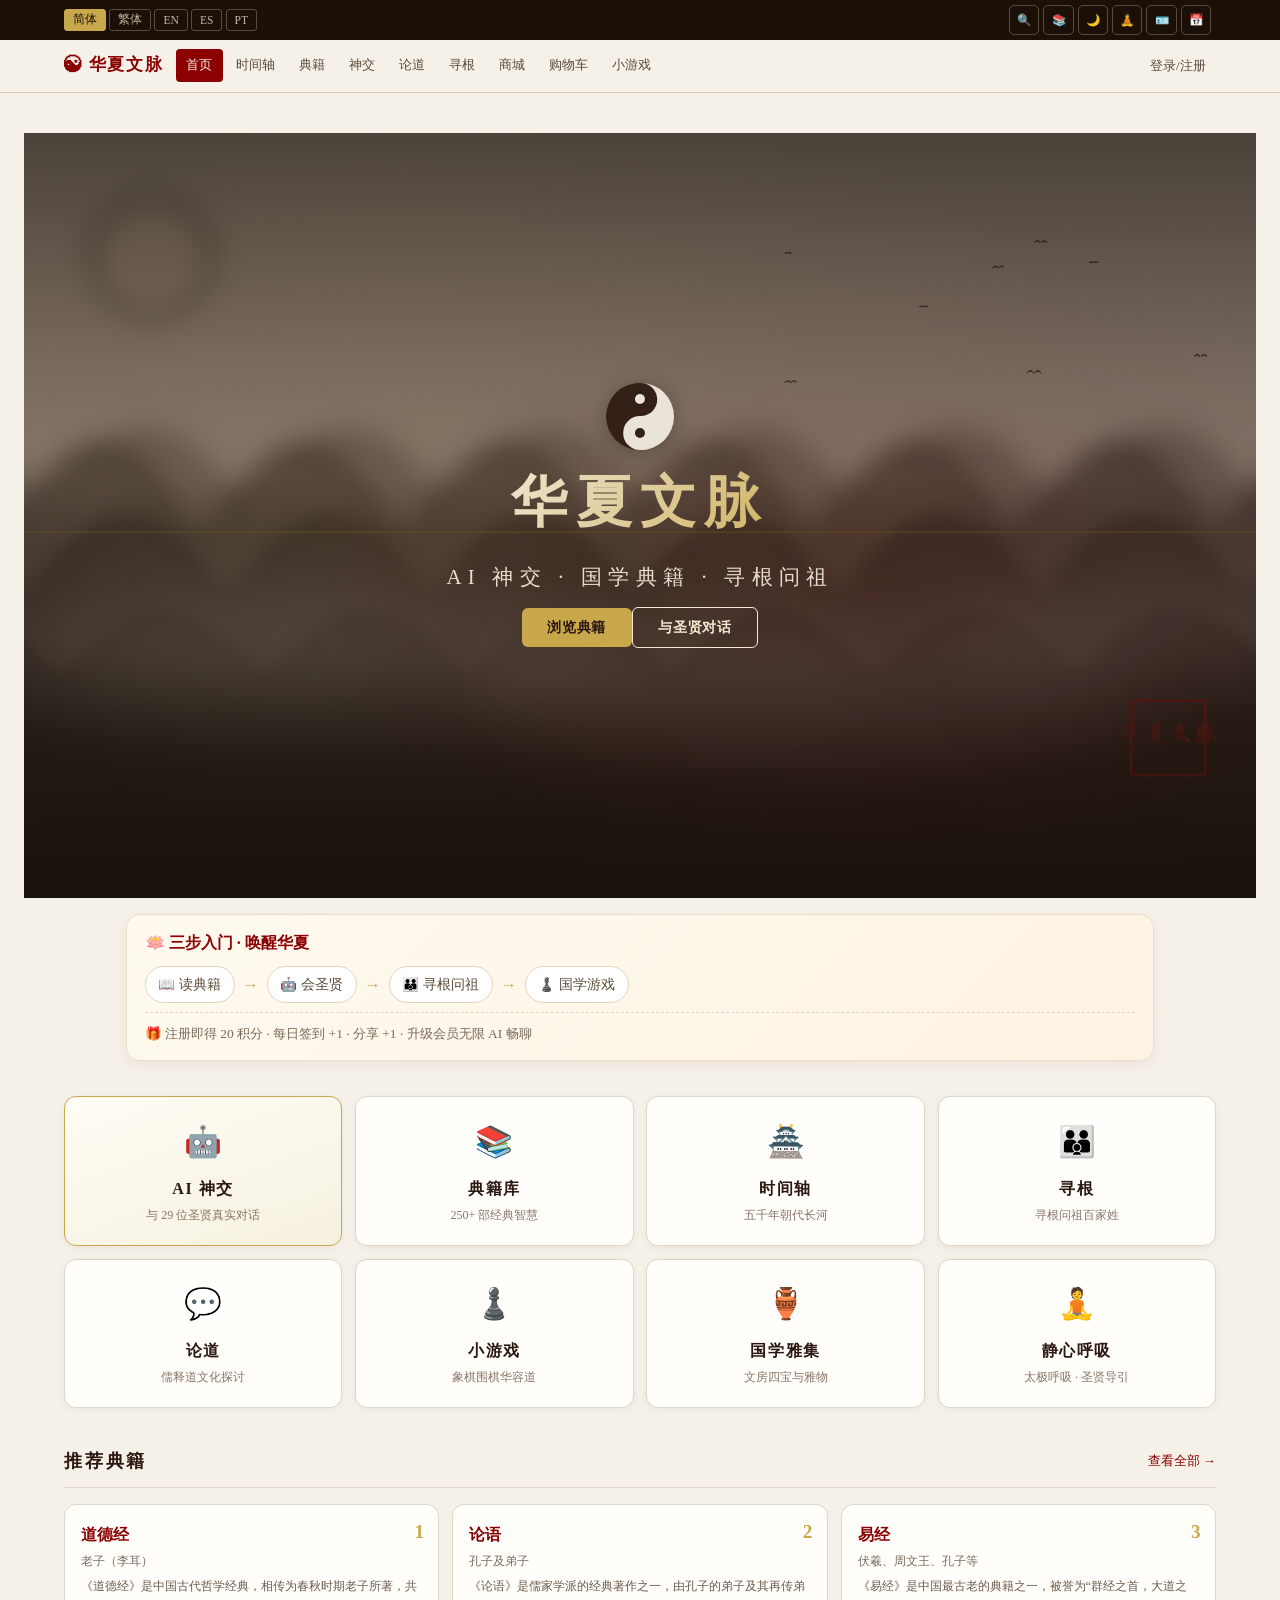
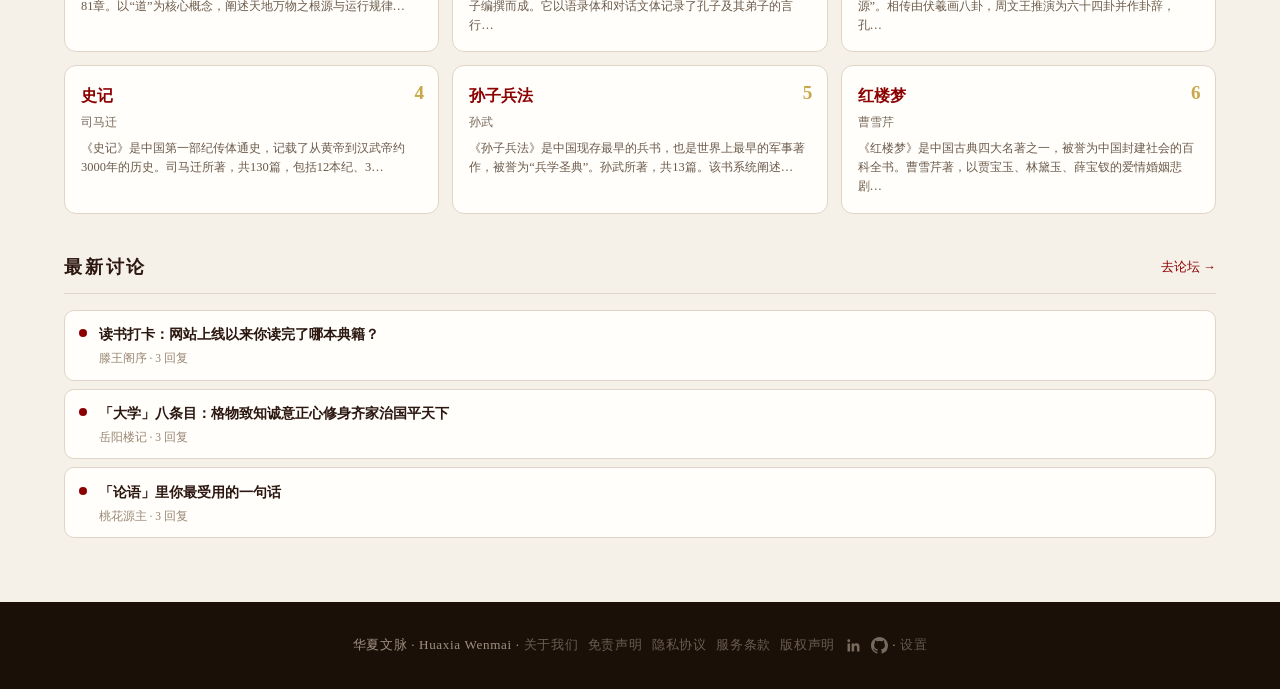
==== commit 21ec6e17: "Add files via upload" ====
--- a/index.html
+++ b/index.html
@@ -1066,7 +1066,7 @@
 </div></div>
 <div class="page" id="account-page"><div id="account-page-content"></div></div>
 <div class="page" id="reader-page"><div id="reader-page-content"></div></div>
-<footer><p>华夏文脉 · Huaxia Wenmai · <span class="footer-links"><a href="#" onclick="openAbout();return false">关于我们</a><a href="#" onclick="openDisclaimer();return false">免责声明</a><a class="social-ic" href="https://www.linkedin.com/company/chinese-classic-culture/" target="_blank" rel="noopener noreferrer" title="LinkedIn" aria-label="LinkedIn"><svg viewBox="0 0 24 24" width="17" height="17" fill="currentColor"><path d="M20.45 20.45h-3.55v-5.57c0-1.33-.03-3.04-1.85-3.04-1.85 0-2.14 1.45-2.14 2.94v5.67H9.36V9h3.41v1.56h.05c.47-.9 1.63-1.85 3.36-1.85 3.6 0 4.27 2.37 4.27 5.46v6.28zM5.34 7.43a2.06 2.06 0 1 1 0-4.12 2.06 2.06 0 0 1 0 4.12zM7.12 20.45H3.56V9h3.56v11.45z"/></svg></a><a class="social-ic" href="https://frankchenfei.github.io/Chinese-classical-culture/" target="_blank" rel="noopener noreferrer" title="GitHub" aria-label="GitHub"><svg viewBox="0 0 16 16" width="17" height="17" fill="currentColor"><path d="M8 0C3.58 0 0 3.58 0 8c0 3.54 2.29 6.53 5.47 7.59.4.07.55-.17.55-.38 0-.19-.01-.82-.01-1.49-2.01.37-2.53-.49-2.69-.94-.09-.23-.48-.94-.82-1.13-.28-.15-.68-.52-.01-.53.63-.01 1.08.58 1.23.82.72 1.21 1.87.87 2.33.66.07-.52.28-.87.51-1.07-1.78-.2-3.64-.89-3.64-3.95 0-.87.31-1.59.82-2.15-.08-.2-.36-1.02.08-2.12 0 0 .67-.21 2.2.82.64-.18 1.32-.27 2-.27s1.36.09 2 .27c1.53-1.04 2.2-.82 2.2-.82.44 1.1.16 1.92.08 2.12.51.56.82 1.27.82 2.15 0 3.07-1.87 3.75-3.65 3.95.29.25.54.73.54 1.48 0 1.07-.01 1.93-.01 2.2 0 .21.15.46.55.38A8.01 8.01 0 0 0 16 8c0-4.42-3.58-8-8-8z"/></svg></a></span> · <a href="#" onclick="openMemberSettings();return false" style="color:inherit;opacity:.55;text-decoration:none">设置</a></p></footer>
+<footer><p>华夏文脉 · Huaxia Wenmai · <span class="footer-links"><a href="#" data-t="aboutUs" onclick="openAbout();return false">关于我们</a><a href="#" data-t="disclaimer" onclick="openDisclaimer();return false">免责声明</a><a href="#" data-t="privacy" onclick="openPrivacy();return false">隐私协议</a><a href="#" data-t="terms" onclick="openTerms();return false">服务条款</a><a href="#" data-t="copyright" onclick="openCopyright();return false">版权声明</a><a class="social-ic" href="https://www.linkedin.com/company/chinese-classic-culture/" target="_blank" rel="noopener noreferrer" title="LinkedIn" aria-label="LinkedIn"><svg viewBox="0 0 24 24" width="17" height="17" fill="currentColor"><path d="M20.45 20.45h-3.55v-5.57c0-1.33-.03-3.04-1.85-3.04-1.85 0-2.14 1.45-2.14 2.94v5.67H9.36V9h3.41v1.56h.05c.47-.9 1.63-1.85 3.36-1.85 3.6 0 4.27 2.37 4.27 5.46v6.28zM5.34 7.43a2.06 2.06 0 1 1 0-4.12 2.06 2.06 0 0 1 0 4.12zM7.12 20.45H3.56V9h3.56v11.45z"/></svg></a><a class="social-ic" href="https://frankchenfei.github.io/Chinese-classical-culture/" target="_blank" rel="noopener noreferrer" title="GitHub" aria-label="GitHub"><svg viewBox="0 0 16 16" width="17" height="17" fill="currentColor"><path d="M8 0C3.58 0 0 3.58 0 8c0 3.54 2.29 6.53 5.47 7.59.4.07.55-.17.55-.38 0-.19-.01-.82-.01-1.49-2.01.37-2.53-.49-2.69-.94-.09-.23-.48-.94-.82-1.13-.28-.15-.68-.52-.01-.53.63-.01 1.08.58 1.23.82.72 1.21 1.87.87 2.33.66.07-.52.28-.87.51-1.07-1.78-.2-3.64-.89-3.64-3.95 0-.87.31-1.59.82-2.15-.08-.2-.36-1.02.08-2.12 0 0 .67-.21 2.2.82.64-.18 1.32-.27 2-.27s1.36.09 2 .27c1.53-1.04 2.2-.82 2.2-.82.44 1.1.16 1.92.08 2.12.51.56.82 1.27.82 2.15 0 3.07-1.87 3.75-3.65 3.95.29.25.54.73.54 1.48 0 1.07-.01 1.93-.01 2.2 0 .21.15.46.55.38A8.01 8.01 0 0 0 16 8c0-4.42-3.58-8-8-8z"/></svg></a></span> · <a href="#" onclick="openMemberSettings();return false" data-t="settings" style="color:inherit;opacity:.55;text-decoration:none">设置</a></p></footer>
 <script>
 // i18n.js — all UI translation strings
 const I18N = { ui: {
@@ -1527,6 +1527,59 @@
 document.addEventListener("DOMContentLoaded",function(){injectAnalytics();renderMemberUI();});
 document.addEventListener("click",function(e){var t=e.target;var el=t&&t.closest?t.closest(".report-btn"):null;if(el){e.stopPropagation();var id=el.getAttribute("data-id");if(id)reportPost(id);}});
 </script>
+
+<style>
+.legal-body{font-size:.88rem;line-height:1.9;color:#5c4a38;text-align:left;max-height:62vh;overflow:auto}
+.legal-body h4{font-size:1rem;color:#8B0000;margin:0 0 .5rem}
+.legal-body p{margin:0}
+body.dark .legal-body{color:#d8c8b2}
+body.dark .legal-body h4{color:#ffd977}
+</style>
+<script>
+/* ===== 隐私协议 / 版权声明 / 服务条款 · 多语言 (2026-09-07) ===== */
+Object.assign(I18N.ui,{
+privacy:{'zh-CN':'隐私协议','zh-TW':'隱私協議','en':'Privacy Policy','es':'Política de Privacidad','pt':'Política de Privacidade'},
+copyright:{'zh-CN':'版权声明','zh-TW':'版權聲明','en':'Copyright','es':'Derechos de Autor','pt':'Direitos Autorais'},
+terms:{'zh-CN':'服务条款','zh-TW':'服務條款','en':'Terms of Service','es':'Términos de Servicio','pt':'Termos de Serviço'},
+settings:{'zh-CN':'设置','zh-TW':'設置','en':'Settings','es':'Ajustes','pt':'Configurações'},
+aboutContent:{
+'zh-CN':'<h4>关于我们</h4><p>华夏文脉（hi-mercury.com）是一个致力于传承与唤醒华夏文明的一站式国学文化体验平台，涵盖典籍阅读、AI 神交古圣贤、寻根问祖、论道、国学小游戏、静心呼吸、二十四节气等栏目。我们以「严谨真实、正本清源」为内容准则，结合当代 AI 技术，让国学可读、可感、可用。</p>',
+'zh-TW':'<h4>關於我們</h4><p>華夏文脈（hi-mercury.com）是一個致力於傳承與喚醒華夏文明的一站式國學文化體驗平台，涵蓋典籍閱讀、AI 神交古聖賢、尋根問祖、論道、國學小遊戲、靜心呼吸、二十四節氣等欄目。我們以「嚴謹真實、正本清源」為內容準則，結合當代 AI 技術，讓國學可讀、可感、可用。</p>',
+'en':'<h4>About Us</h4><p>Huaxia Wenmai (hi-mercury.com) is a one-stop Chinese cultural heritage platform dedicated to inheriting and awakening Chinese civilization. It covers classic reading, AI dialogue with ancient sages, surname and root tracing, discussion, traditional games, mindful breathing, the 24 solar terms and more. Guided by the principle of rigor and authenticity, we use modern AI to make traditional culture readable, perceptible and useful.</p>',
+'es':'<h4>Sobre Nosotros</h4><p>Huaxia Wenmai (hi-mercury.com) es una plataforma integral de cultura china dedicada a heredar y despertar la civilización china. Incluye lectura de clásicos, diálogo con sabios mediante IA, búsqueda de raíces por apellido, debate, juegos tradicionales, respiración consciente, los 24 términos solares y más. Guiados por el rigor y la autenticidad, usamos la IA para hacer la cultura tradicional legible, perceptible y útil.</p>',
+'pt':'<h4>Sobre Nós</h4><p>Huaxia Wenmai (hi-mercury.com) é uma plataforma completa de cultura chinesa dedicada a herdar e despertar a civilização chinesa. Inclui leitura de clássicos, diálogo com sábios via IA, busca de raízes por sobrenome, debate, jogos tradicionais, respiração consciente, os 24 termos solares e mais. Guiados pelo rigor e pela autenticidade, usamos a IA para tornar a cultura tradicional legível, perceptível e útil.</p>'},
+disclaimerContent:{
+'zh-CN':'<h4>免责声明</h4><p>1. 本站国学内容仅供文化学习与交流参考，不构成医疗、投资、法律等专业建议。<br>2. 国学问签、圣贤映照、每日运势等为传统文化趣味体验，请理性看待。<br>3. AI 神交内容由大模型生成，人物观点为拟人化演绎，不代表历史真实言论。<br>4. 用户发布内容由发布者负责，本站保留审核与删除权利。</p>',
+'zh-TW':'<h4>免責聲明</h4><p>1. 本站國學內容僅供文化學習與交流參考，不構成醫療、投資、法律等專業建議。<br>2. 國學問簽、聖賢映照、每日運勢等為傳統文化趣味體驗，請理性看待。<br>3. AI 神交內容由大模型生成，人物觀點為擬人化演繹，不代表歷史真實言論。<br>4. 用戶發佈內容由發佈者負責，本站保留審核與刪除權利。</p>',
+'en':'<h4>Disclaimer</h4><p>1. Content on this site is for cultural learning and reference only, and does not constitute medical, investment or legal advice.<br>2. Divination, sage-matching and daily fortune are traditional cultural experiences; please view them rationally.<br>3. AI sage dialogue is generated by a large language model and is a fictionalized portrayal, not actual historical speech.<br>4. Users are responsible for content they publish; we reserve the right to review and remove content.</p>',
+'es':'<h4>Aviso Legal</h4><p>1. El contenido de este sitio es solo para aprendizaje y referencia cultural, y no constituye asesoramiento médico, financiero ni legal.<br>2. La adivinación, el emparejamiento con sabios y la fortuna diaria son experiencias culturales; considérelas con racionalidad.<br>3. El diálogo con sabios se genera mediante IA y es una recreación ficticia, no un discurso histórico real.<br>4. Los usuarios son responsables del contenido que publican; nos reservamos el derecho de revisarlo y eliminarlo.</p>',
+'pt':'<h4>Aviso Legal</h4><p>1. O conteúdo deste site é apenas para aprendizado e referência cultural, e não constitui aconselhamento médico, financeiro ou jurídico.<br>2. Adivinhação, correspondência com sábios e sorte diária são experiências culturais; encare-as com racionalidade.<br>3. O diálogo com sábios é gerado por IA e é uma recriação fictícia, não um discurso histórico real.<br>4. Os usuários são responsáveis pelo conteúdo que publicam; reservamo-nos o direito de revisar e remover conteúdo.</p>'},
+privacyContent:{
+'zh-CN':'<h4>隐私协议</h4><p>1. 我们仅在提供服务所必需的范围内收集信息：注册邮箱、昵称、性别、头像、积分与阅读进度。<br>2. 数据用于账号登录、会员服务、订单与个性化体验，不会出售给第三方。<br>3. 我们使用 Supabase 存储数据，并使用浏览器本地存储（localStorage）保存偏好。<br>4. AI 对话由 DeepSeek 处理，支付由 Stripe / PayPal / 微信 / 支付宝处理，均遵循相应服务方隐私政策。<br>5. 您可随时通过账号设置查看、修改或删除您的信息。</p>',
+'zh-TW':'<h4>隱私協議</h4><p>1. 我們僅在提供服務所必需的範圍內收集資訊：註冊郵箱、暱稱、性別、頭像、積分與閱讀進度。<br>2. 資料用於帳號登入、會員服務、訂單與個人化體驗，不會出售給第三方。<br>3. 我們使用 Supabase 儲存資料，並使用瀏覽器本地儲存（localStorage）保存偏好。<br>4. AI 對話由 DeepSeek 處理，支付由 Stripe / PayPal / 微信 / 支付寶處理，均遵循相應服務方隱私政策。<br>5. 您可隨時通過帳號設定查看、修改或刪除您的資訊。</p>',
+'en':'<h4>Privacy Policy</h4><p>1. We collect only the information necessary to provide our services: registration email, nickname, gender, avatar, credits and reading progress.<br>2. Data is used for account login, membership, orders and personalized experience, and is never sold to third parties.<br>3. We store data on Supabase and save preferences in your browser local storage.<br>4. AI chat is processed by DeepSeek, and payments are handled by Stripe / PayPal / WeChat / Alipay under their respective privacy policies.<br>5. You may view, update or delete your information at any time in account settings.</p>',
+'es':'<h4>Política de Privacidad</h4><p>1. Solo recopilamos la información necesaria para prestar nuestros servicios: correo de registro, apodo, género, avatar, créditos y progreso de lectura.<br>2. Los datos se usan para iniciar sesión, membresía, pedidos y experiencia personalizada; nunca se venden a terceros.<br>3. Almacenamos los datos en Supabase y guardamos preferencias en el almacenamiento local de su navegador.<br>4. El chat con IA es procesado por DeepSeek y los pagos por Stripe / PayPal / WeChat / Alipay bajo sus respectivas políticas.<br>5. Puede ver, actualizar o eliminar su información en cualquier momento desde los ajustes de cuenta.</p>',
+'pt':'<h4>Política de Privacidade</h4><p>1. Coletamos apenas as informações necessárias para prestar nossos serviços: e-mail de cadastro, apelido, gênero, avatar, créditos e progresso de leitura.<br>2. Os dados são usados para login, assinatura, pedidos e experiência personalizada, e nunca são vendidos a terceiros.<br>3. Armazenamos os dados no Supabase e salvamos preferências no armazenamento local do navegador.<br>4. O chat com IA é processado pela DeepSeek e os pagamentos por Stripe / PayPal / WeChat / Alipay sob suas respectivas políticas.<br>5. Você pode ver, atualizar ou excluir suas informações a qualquer momento nas configurações da conta.</p>'},
+copyrightContent:{
+'zh-CN':'<h4>版权声明</h4><p>1. 本站原创的界面设计、代码、结构与编排均归华夏文脉所有。<br>2. 典籍原文、历史资料等公共领域内容归其原作者或公版所有。<br>3. 未经书面授权，禁止商业性转载、复制、销售本站原创内容。<br>4. 个人学习、研究、非商业引用请注明来源「华夏文脉 hi-mercury.com」。</p>',
+'zh-TW':'<h4>版權聲明</h4><p>1. 本站原創的介面設計、程式碼、結構與編排均歸華夏文脈所有。<br>2. 典籍原文、歷史資料等公共領域內容歸其原作者或公版所有。<br>3. 未經書面授權，禁止商業性轉載、複製、銷售本站原創內容。<br>4. 個人學習、研究、非商業引用請註明來源「華夏文脈 hi-mercury.com」。</p>',
+'en':'<h4>Copyright</h4><p>1. Original interface design, code, structure and layout belong to Huaxia Wenmai.<br>2. Classic texts, historical materials and other public-domain content belong to their original authors or the public domain.<br>3. Commercial reproduction, copying or sale of original content without written permission is prohibited.<br>4. For personal study, research or non-commercial quotation, please credit Huaxia Wenmai (hi-mercury.com).</p>',
+'es':'<h4>Derechos de Autor</h4><p>1. El diseño, el código, la estructura y la maquetación originales pertenecen a Huaxia Wenmai.<br>2. Los textos clásicos y materiales históricos de dominio público pertenecen a sus autores originales o al dominio público.<br>3. Queda prohibida la reproducción, copia o venta comercial del contenido original sin permiso por escrito.<br>4. Para estudio personal, investigación o cita no comercial, cite Huaxia Wenmai (hi-mercury.com).</p>',
+'pt':'<h4>Direitos Autorais</h4><p>1. O design, o código, a estrutura e o layout originais pertencem à Huaxia Wenmai.<br>2. Textos clássicos e materiais históricos de domínio público pertencem aos seus autores originais ou ao domínio público.<br>3. É proibida a reprodução, cópia ou venda comercial do conteúdo original sem permissão por escrito.<br>4. Para estudo pessoal, pesquisa ou citação não comercial, cite Huaxia Wenmai (hi-mercury.com).</p>'},
+termsContent:{
+'zh-CN':'<h4>服务条款</h4><p>1. 使用本站即表示您同意本服务条款。<br>2. 请文明交流，不得发布违法、侵权、辱骂或虚假内容。<br>3. 会员、积分等虚拟权益以支付页面说明为准，请理性消费。<br>4. 我们保留修改、暂停或终止服务的权利。<br>5. 因不可抗力或第三方服务导致的中断，本站不承担超出法律规定的责任。</p>',
+'zh-TW':'<h4>服務條款</h4><p>1. 使用本站即表示您同意本服務條款。<br>2. 請文明交流，不得發佈違法、侵權、辱罵或虛假內容。<br>3. 會員、積分等虛擬權益以支付頁面說明為準，請理性消費。<br>4. 我們保留修改、暫停或終止服務的權利。<br>5. 因不可抗力或第三方服務導致的中斷，本站不承擔超出法律規定的責任。</p>',
+'en':'<h4>Terms of Service</h4><p>1. By using this site you agree to these terms.<br>2. Please communicate respectfully; do not post illegal, infringing, abusive or false content.<br>3. Membership, credits and other virtual benefits are as described on the payment page; please spend responsibly.<br>4. We reserve the right to modify, suspend or terminate the service.<br>5. We are not liable beyond what the law requires for interruptions caused by force majeure or third-party services.</p>',
+'es':'<h4>Términos de Servicio</h4><p>1. Al usar este sitio usted acepta estos términos.<br>2. Comuníquese con respeto; no publique contenido ilegal, infractor, abusivo o falso.<br>3. La membresía, los créditos y otros beneficios virtuales se rigen por la página de pago; consuma con responsabilidad.<br>4. Nos reservamos el derecho de modificar, suspender o cancelar el servicio.<br>5. No somos responsables más allá de lo exigido por la ley por interrupciones por fuerza mayor o servicios de terceros.</p>',
+'pt':'<h4>Termos de Serviço</h4><p>1. Ao usar este site você concorda com estes termos.<br>2. Comunique-se com respeito; não publique conteúdo ilegal, infrator, abusivo ou falso.<br>3. Assinatura, créditos e outros benefícios virtuais seguem a página de pagamento; consuma com responsabilidade.<br>4. Reservamo-nos o direito de modificar, suspender ou encerrar o serviço.<br>5. Não nos responsabilizamos além do exigido por lei por interrupções por força maior ou serviços de terceiros.</p>'}
+});
+function openLegal(titleKey,contentKey){var ov=document.getElementById('mmOverlay');if(!ov){ov=document.createElement('div');ov.id='mmOverlay';ov.className='modal-overlay';document.body.appendChild(ov);}ov.innerHTML='<div class="modal" style="max-width:560px"><button class="modal-close" onclick="closeMemberModal()">×</button><h3>'+t(titleKey)+'</h3><div class="legal-body">'+t(contentKey)+'</div></div>';ov.classList.add('active');}
+window.openAbout=function(){openLegal('aboutUs','aboutContent');};
+window.openDisclaimer=function(){openLegal('disclaimer','disclaimerContent');};
+window.openPrivacy=function(){openLegal('privacy','privacyContent');};
+window.openTerms=function(){openLegal('terms','termsContent');};
+window.openCopyright=function(){openLegal('copyright','copyrightContent');};
+</script>
 <script>
 const DYNASTIES = [
   {id:'shanggu',name:'上古传说',year:'约公元前 3000 年 — 前 2070 年',subtitle:'三皇五帝 · 文明曙光',summary:'自盘古开天、女娲造人，至燧人氏钻木取火、伏羲氏画八卦、神农氏尝百草，黄帝战蚩尤统一华夏，尧舜禹禅让，是为中华文明之滥觞。《山海经》即为此期神话地理之集大成。',figures:['盘古','女娲','伏羲','神农（炎帝）','黄帝','蚩尤','燧人氏','有巢氏','仓颉','尧','舜','禹'],classics:[{name:'《山海经》',desc:'古代地理志怪之祖，含神话、地理、物产、巫术等内容，共十八卷。',type:'地理志怪'},{name:'《周易》雏形',desc:'伏羲画八卦，为后世《周易》之源头。',type:'哲学'},{name:'《神农本草经》',desc:'托名神农所作，中国最早的中药学著作。',type:'医药'}]},
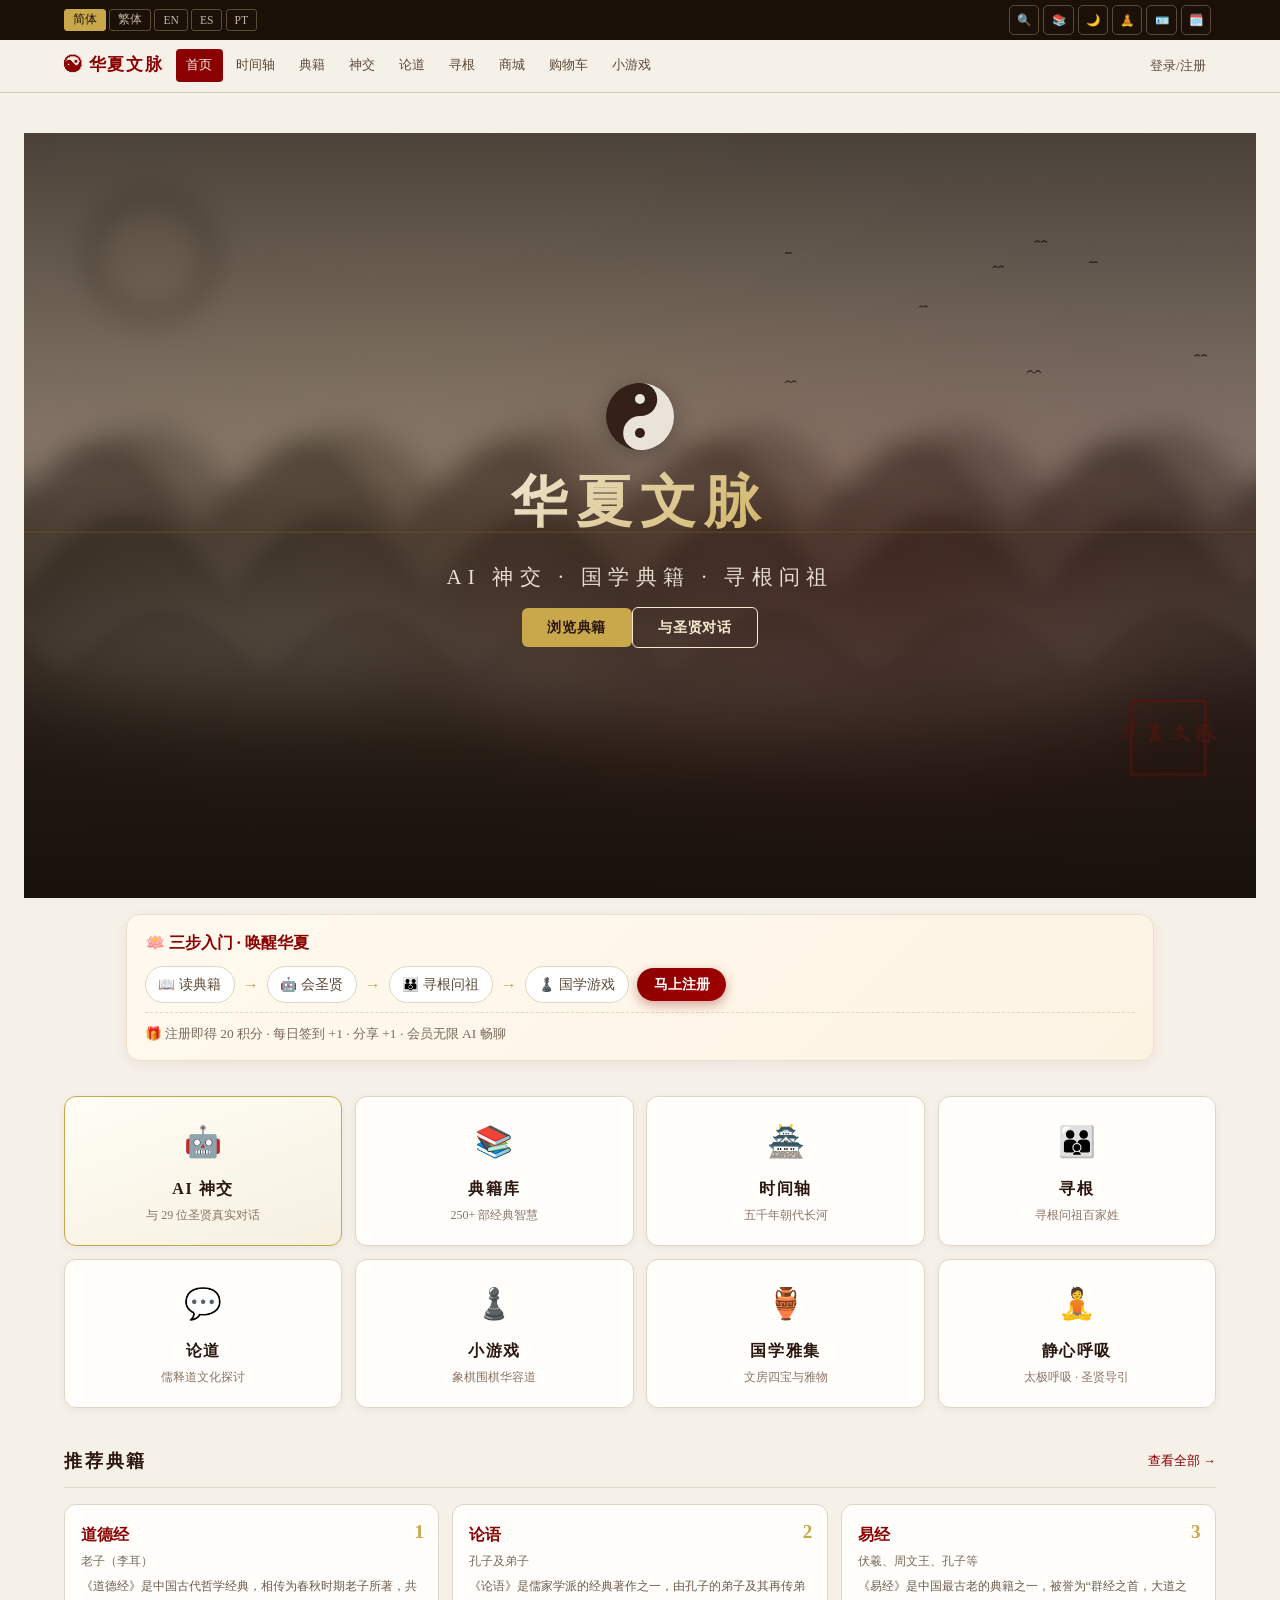
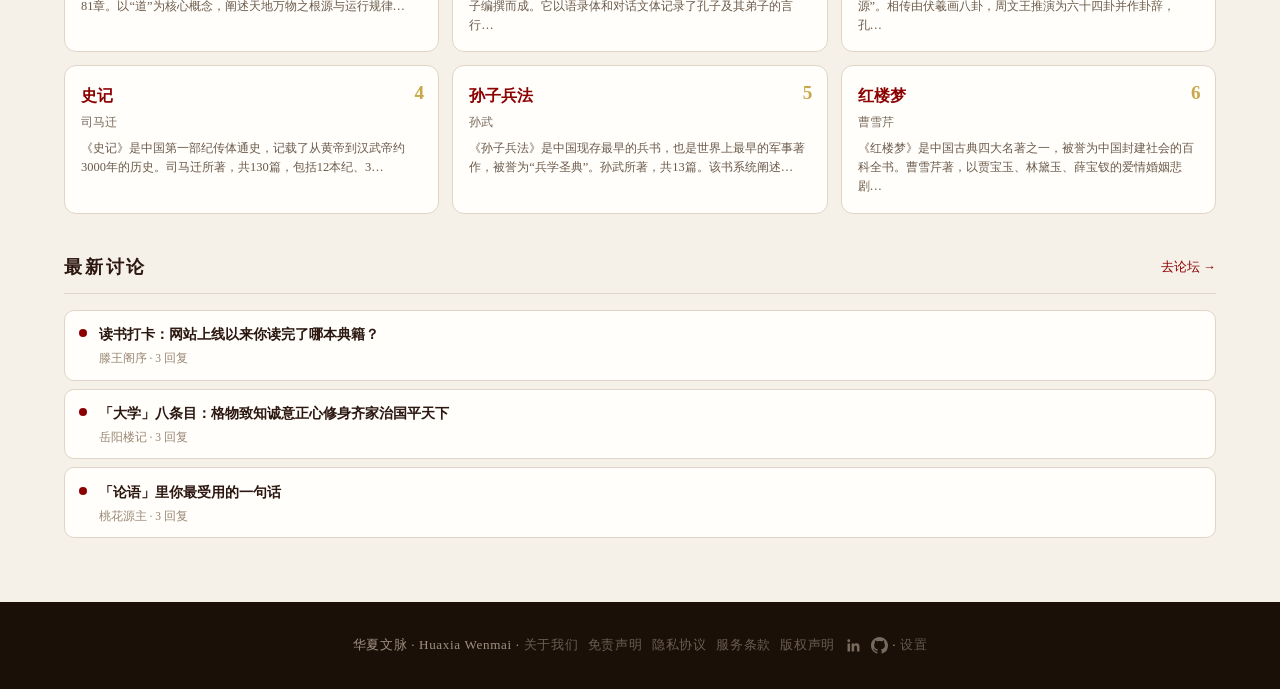
==== commit 9d2a1156: "Add files via upload" ====
--- a/index.html
+++ b/index.html
@@ -783,6 +783,7 @@
 .bg-head b{font-size:1.1rem;color:#2c1810;letter-spacing:.1em}
 .bg-diff{display:flex;gap:.25rem;align-items:center;margin-left:auto;font-size:.78rem;color:#7a6a5a}
 .bg-diff .pg-btn{min-width:30px;height:30px;padding:0 .35rem;font-size:.78rem}
+@media(max-width:640px){.bg-head .bg-diff{flex-wrap:nowrap;overflow-x:auto;-webkit-overflow-scrolling:touch;max-width:100%}.bg-head .bg-diff::-webkit-scrollbar{display:none}.bg-head .bg-diff .pg-btn{flex-shrink:0}}
 .bg-board canvas{max-width:100%;height:auto;border-radius:10px;display:block;margin:0 auto;box-shadow:0 4px 16px rgba(44,24,16,.15)}
 .bg-status{text-align:center;font-size:.92rem;color:#8B0000;margin:.6rem 0;min-height:1.3em;font-weight:600}
 .bg-ops{text-align:center;margin-top:.3rem}
@@ -844,58 +845,58 @@
 footer{padding:.8rem 1rem 1.2rem;font-size:.75rem}
 }
 
-a.nav-link{text-decoration:none}
-.breath-guide{margin:.55rem 0 .3rem;color:#8a6f52;font-size:.88rem;line-height:1.65;min-height:1.3em;font-style:italic}
-.guide-tr{display:block;margin-top:.3rem;color:#9a8774;font-style:normal;font-size:.82rem;line-height:1.5}
-.faq-block{max-width:980px;margin:2rem auto 0;padding:1.2rem 1rem;border-top:1px solid #e3d8c8}
-.faq-title{font-size:1.15rem;color:#8B0000;margin-bottom:.9rem;text-align:center}
-.faq-item{margin-bottom:1rem}
-.faq-q{font-size:.98rem;color:#2c1810;margin-bottom:.3rem;font-weight:600}
-.faq-a{font-size:.9rem;color:#5c4a38;line-height:1.7}
-.sj-typing .sj-bubble{opacity:.7;animation:sjBlink 1s infinite alternate}
-@keyframes sjBlink{from{opacity:.45}to{opacity:.9}}
-.sj-ai-status{font-size:.8rem;color:#8a6f52;margin:.4rem 0 .6rem;display:flex;align-items:center;gap:.35rem}
-.sj-ai-dot{width:8px;height:8px;border-radius:50%;background:#b9a890;display:inline-block;flex-shrink:0}
-.sj-ai-dot.on{background:#2e8b57;box-shadow:0 0 6px #2e8b57}
-.sj-ai-tag{display:inline-block;margin-left:.4rem;padding:0 .4rem;border-radius:4px;background:#8B0000;color:#fff;font-size:.68rem;font-style:normal}
-.sj-ai-dot.chk{background:#c9a227;animation:sjBlink 1s infinite alternate}
-.tag-link{cursor:pointer;border-bottom:1px dashed #8B6B4A}
-.tag-link:hover{background:#8B0000;color:#f5f0e8}
-.tl-classic-link{cursor:pointer;border-left:3px solid #c9a84c;padding-left:.4rem}
-.tl-classic-link:hover{background:#f3eadb}
-.tl-classic-link em{color:#8B0000}
-.sj-ai-status{font-size:.8rem;color:#8a6f52;margin:.4rem 0 .6rem;display:flex;align-items:center;gap:.35rem;padding:.5rem .7rem;border-radius:8px;background:#f3eadb}
-.sj-ai-status.on{background:linear-gradient(90deg,#e8f5e9,#f1f8e9);color:#1b5e20;font-weight:600;border:1px solid #a5d6a7;box-shadow:0 0 10px rgba(76,175,80,.25)}
-.sj-ai-dot{width:9px;height:9px;border-radius:50%;background:#b9a890;display:inline-block;flex-shrink:0}
-.sj-ai-dot.on{background:#2e8b57;box-shadow:0 0 8px #2e8b57;animation:sjPulse 1.6s infinite}
-.sj-ai-dot.chk{background:#c9a227;animation:sjBlink 1s infinite alternate}
-@keyframes sjPulse{0%,100%{transform:scale(1)}50%{transform:scale(1.5)}}
-.sj-ai-badge{background:linear-gradient(90deg,#1b5e20,#2e7d32);color:#e8f5e9;text-align:center;padding:.55rem 1rem;border-radius:10px;font-size:.85rem;font-weight:600;margin-bottom:.6rem;box-shadow:0 4px 14px rgba(27,94,32,.22)}
-.sj-ai-lbl{color:#1b5e20;font-weight:700}
-.sm-emperor{background:#fff4d6;border-color:#d9a520;color:#7a5a00;font-weight:600}
-.sa-log{max-height:300px;overflow-y:auto;margin:.6rem 0;text-align:left}
-.hm-card-ai{border:1px solid #c9a84c;background:linear-gradient(160deg,#fffdf5,#f5f0e0)}
-.hm-card-ai:hover{border-color:#8B0000}
-.hero-btn-ghost{background:0 0;border:1px solid #f5e8d0;color:#f5e8d0}
-.hero-btn-ghost:hover{background:#f5e8d0;color:#8B0000}
-.u-avatar{display:inline-flex;width:26px;height:26px;border-radius:50%;background:#f3eadb;border:1px solid #e0d3bd;align-items:center;justify-content:center;font-size:1rem;overflow:hidden;margin-right:.35rem;vertical-align:middle}
-.u-avatar img{width:100%;height:100%;object-fit:cover}
-.avatar-grid{display:flex;flex-wrap:wrap;gap:.3rem;margin:.3rem 0 .5rem}
-.avatar-opt{width:34px;height:34px;border-radius:8px;display:inline-flex;align-items:center;justify-content:center;font-size:1.2rem;background:#f7f1e5;border:1px solid #e0d3bd;cursor:pointer;transition:.15s}
-.avatar-opt:hover{transform:scale(1.08)}
-.avatar-opt.sel{border:2px solid #8B0000;background:#fff1f0}
-.avatar-preview{font-size:.8rem;color:#8a6f52;margin-bottom:.4rem}
-.acc-profile{margin-bottom:1.2rem;padding:1rem;border:1px solid #e3d8c8;border-radius:12px;background:#fffdf8}
-.acc-av{display:flex;align-items:center;gap:.7rem;margin-bottom:.8rem}
-.acc-av .u-avatar{width:48px;height:48px;font-size:1.6rem}
-.acc-av span{color:#8a6f52;font-size:.82rem}
-@media(max-width:640px){body{overflow-x:hidden}#mainNav{overflow-x:auto;-webkit-overflow-scrolling:touch;flex-wrap:nowrap}img,video{max-width:100%;height:auto}}
-.topup-tiers{display:flex;gap:.5rem;margin:.6rem 0 1rem}
-.topup-tier{flex:1;border:1px solid #e0d3bd;border-radius:10px;padding:.6rem;text-align:center;cursor:pointer}
-.topup-tier b{display:block;color:#8B0000;font-size:1rem}
-.topup-tier span{font-size:.78rem;color:#8a6f52}
-.topup-tier.sel{border:2px solid #8B0000;background:#fff1f0}
-.topup-actions{display:flex;gap:.5rem}
+a.nav-link{text-decoration:none}
+.breath-guide{margin:.55rem 0 .3rem;color:#8a6f52;font-size:.88rem;line-height:1.65;min-height:1.3em;font-style:italic}
+.guide-tr{display:block;margin-top:.3rem;color:#9a8774;font-style:normal;font-size:.82rem;line-height:1.5}
+.faq-block{max-width:980px;margin:2rem auto 0;padding:1.2rem 1rem;border-top:1px solid #e3d8c8}
+.faq-title{font-size:1.15rem;color:#8B0000;margin-bottom:.9rem;text-align:center}
+.faq-item{margin-bottom:1rem}
+.faq-q{font-size:.98rem;color:#2c1810;margin-bottom:.3rem;font-weight:600}
+.faq-a{font-size:.9rem;color:#5c4a38;line-height:1.7}
+.sj-typing .sj-bubble{opacity:.7;animation:sjBlink 1s infinite alternate}
+@keyframes sjBlink{from{opacity:.45}to{opacity:.9}}
+.sj-ai-status{font-size:.8rem;color:#8a6f52;margin:.4rem 0 .6rem;display:flex;align-items:center;gap:.35rem}
+.sj-ai-dot{width:8px;height:8px;border-radius:50%;background:#b9a890;display:inline-block;flex-shrink:0}
+.sj-ai-dot.on{background:#2e8b57;box-shadow:0 0 6px #2e8b57}
+.sj-ai-tag{display:inline-block;margin-left:.4rem;padding:0 .4rem;border-radius:4px;background:#8B0000;color:#fff;font-size:.68rem;font-style:normal}
+.sj-ai-dot.chk{background:#c9a227;animation:sjBlink 1s infinite alternate}
+.tag-link{cursor:pointer;border-bottom:1px dashed #8B6B4A}
+.tag-link:hover{background:#8B0000;color:#f5f0e8}
+.tl-classic-link{cursor:pointer;border-left:3px solid #c9a84c;padding-left:.4rem}
+.tl-classic-link:hover{background:#f3eadb}
+.tl-classic-link em{color:#8B0000}
+.sj-ai-status{font-size:.8rem;color:#8a6f52;margin:.4rem 0 .6rem;display:flex;align-items:center;gap:.35rem;padding:.5rem .7rem;border-radius:8px;background:#f3eadb}
+.sj-ai-status.on{background:linear-gradient(90deg,#e8f5e9,#f1f8e9);color:#1b5e20;font-weight:600;border:1px solid #a5d6a7;box-shadow:0 0 10px rgba(76,175,80,.25)}
+.sj-ai-dot{width:9px;height:9px;border-radius:50%;background:#b9a890;display:inline-block;flex-shrink:0}
+.sj-ai-dot.on{background:#2e8b57;box-shadow:0 0 8px #2e8b57;animation:sjPulse 1.6s infinite}
+.sj-ai-dot.chk{background:#c9a227;animation:sjBlink 1s infinite alternate}
+@keyframes sjPulse{0%,100%{transform:scale(1)}50%{transform:scale(1.5)}}
+.sj-ai-badge{background:linear-gradient(90deg,#1b5e20,#2e7d32);color:#e8f5e9;text-align:center;padding:.55rem 1rem;border-radius:10px;font-size:.85rem;font-weight:600;margin-bottom:.6rem;box-shadow:0 4px 14px rgba(27,94,32,.22)}
+.sj-ai-lbl{color:#1b5e20;font-weight:700}
+.sm-emperor{background:#fff4d6;border-color:#d9a520;color:#7a5a00;font-weight:600}
+.sa-log{max-height:300px;overflow-y:auto;margin:.6rem 0;text-align:left}
+.hm-card-ai{border:1px solid #c9a84c;background:linear-gradient(160deg,#fffdf5,#f5f0e0)}
+.hm-card-ai:hover{border-color:#8B0000}
+.hero-btn-ghost{background:0 0;border:1px solid #f5e8d0;color:#f5e8d0}
+.hero-btn-ghost:hover{background:#f5e8d0;color:#8B0000}
+.u-avatar{display:inline-flex;width:26px;height:26px;border-radius:50%;background:#f3eadb;border:1px solid #e0d3bd;align-items:center;justify-content:center;font-size:1rem;overflow:hidden;margin-right:.35rem;vertical-align:middle}
+.u-avatar img{width:100%;height:100%;object-fit:cover}
+.avatar-grid{display:flex;flex-wrap:wrap;gap:.3rem;margin:.3rem 0 .5rem}
+.avatar-opt{width:34px;height:34px;border-radius:8px;display:inline-flex;align-items:center;justify-content:center;font-size:1.2rem;background:#f7f1e5;border:1px solid #e0d3bd;cursor:pointer;transition:.15s}
+.avatar-opt:hover{transform:scale(1.08)}
+.avatar-opt.sel{border:2px solid #8B0000;background:#fff1f0}
+.avatar-preview{font-size:.8rem;color:#8a6f52;margin-bottom:.4rem}
+.acc-profile{margin-bottom:1.2rem;padding:1rem;border:1px solid #e3d8c8;border-radius:12px;background:#fffdf8}
+.acc-av{display:flex;align-items:center;gap:.7rem;margin-bottom:.8rem}
+.acc-av .u-avatar{width:48px;height:48px;font-size:1.6rem}
+.acc-av span{color:#8a6f52;font-size:.82rem}
+@media(max-width:640px){body{overflow-x:hidden}#mainNav{overflow-x:auto;-webkit-overflow-scrolling:touch;flex-wrap:nowrap}img,video{max-width:100%;height:auto}}
+.topup-tiers{display:flex;gap:.5rem;margin:.6rem 0 1rem}
+.topup-tier{flex:1;border:1px solid #e0d3bd;border-radius:10px;padding:.6rem;text-align:center;cursor:pointer}
+.topup-tier b{display:block;color:#8B0000;font-size:1rem}
+.topup-tier span{font-size:.78rem;color:#8a6f52}
+.topup-tier.sel{border:2px solid #8B0000;background:#fff1f0}
+.topup-actions{display:flex;gap:.5rem}
 </style>
 </head>
 <body>
@@ -903,7 +904,7 @@
 <nav class="sticky-nav"><div class="nav-inner"><span class="nav-brand" onclick="navTo('home')">☯ <span data-t="siteTitle"></span></span><div id="mainNav"></div></div></nav>
 <div class="page active" id="home-page">
 <header class="hero"><div class="hero-content"><div class="hero-icon"><div class="taiji"><i class="tj-dot tj-dot-a"></i><i class="tj-dot tj-dot-b"></i></div></div><h1 data-t="siteTitle"></h1><p class="hero-sub" data-t="siteSub"></p><button class="hero-btn hero-btn-primary" onclick="navTo('classics')" data-t="browseClassics"></button><button class="hero-btn hero-btn-ghost" onclick="navTo('shenjiao')" data-t="heroShenjiao"></button></div></header>
-<div class="home-guide"><div class="hg-card"><div class="hg-title">🪷 三步入门 · 唤醒华夏</div><div class="hg-steps"><span class="hg-step" onclick="navTo('classics')">📖 读典籍</span><span class="hg-arrow">→</span><span class="hg-step" onclick="navTo('shenjiao')">🤖 会圣贤</span><span class="hg-arrow">→</span><span class="hg-step" onclick="navTo('surname')">👪 寻根问祖</span><span class="hg-arrow">→</span><span class="hg-step" onclick="navTo('game')">♟️ 国学游戏</span></div><div class="hg-benefits">🎁 注册即得 20 积分 · 每日签到 +1 · 分享 +1 · 升级会员无限 AI 畅聊</div></div></div>
+<div class="home-guide"><div class="hg-card"><div class="hg-title" data-t="guideTitle">🪷 三步入门 · 唤醒华夏</div><div class="hg-steps"><span class="hg-step" onclick="navTo('classics')" data-t="guideStep1">📖 读典籍</span><span class="hg-arrow">→</span><span class="hg-step" onclick="navTo('shenjiao')" data-t="guideStep2">🤖 会圣贤</span><span class="hg-arrow">→</span><span class="hg-step" onclick="navTo('surname')" data-t="guideStep3">👪 寻根问祖</span><span class="hg-arrow">→</span><span class="hg-step" onclick="navTo('game')" data-t="guideStep4">♟️ 国学游戏</span><button class="hg-register" onclick="showAuth('register')" data-t="guideRegister">马上注册</button></div><div class="hg-benefits" data-t="registerGift">🎁 注册即得 20 积分 · 每日签到 +1 · 分享 +1 · 升级会员无限 AI 畅聊</div></div></div>
 <div class="home-modules">
 <div class="hm-card hm-card-ai" onclick="navTo('shenjiao')"><span class="hm-icon">🤖</span><h4 data-t="hmShenjiao"></h4><p data-t="hmShenjiaoSub"></p></div>
 <div class="hm-card" onclick="navTo('classics')"><span class="hm-icon">📚</span><h4 data-t="hmClassics"></h4><p data-t="hmClassicsSub"></p></div>
@@ -1078,14 +1079,14 @@
 hmSurname:{'zh-CN':'寻根','zh-TW':'尋根','en':'Roots','es':'Raíces','pt':'Raízes'},
 hmSurnameSub:{'zh-CN':'寻根问祖百家姓','zh-TW':'尋根問祖百家姓','en':'Trace Your Family Roots','es':'Rastrea tus Raíces Familiares','pt':'Rastreie suas Raízes Familiares'},
 hmShop:{'zh-CN':'国学雅集','zh-TW':'國學雅集','en':'Cultural Shop','es':'Tienda Cultural','pt':'Loja Cultural'},
-hmShopSub:{'zh-CN':'文房四宝与雅物','zh-TW':'文房四寶與雅物','en':'Scholar Items & Artifacts','es':'Artículos de Erudito y Artefactos','pt':'Artigos do Erudito e Artefatos'},
-hmShenjiao:{'zh-CN':'AI 神交','zh-TW':'AI 神交','en':'AI Sage Chat','es':'Charla con Sabios IA','pt':'Conversa com Sábios IA'},
-hmShenjiaoSub:{'zh-CN':'与 29 位圣贤真实对话','zh-TW':'與 29 位聖賢真實對話','en':'Real Chat with 29 Sages','es':'Charla real con 29 sabios','pt':'Conversa real com 29 sábios'},
-hmForum:{'zh-CN':'论道','zh-TW':'論道','en':'Discourse','es':'Debate','pt':'Debate'},
-hmForumSub:{'zh-CN':'儒释道文化探讨','zh-TW':'儒釋道文化探討','en':'Confucianism · Buddhism · Taoism','es':'Confucianismo · Budismo · Taoísmo','pt':'Confucionismo · Budismo · Taoísmo'},
-hmGame:{'zh-CN':'小游戏','zh-TW':'小遊戲','en':'Mini Games','es':'Minijuegos','pt':'Minijogos'},
-hmGameSub:{'zh-CN':'象棋围棋华容道','zh-TW':'象棋圍棋華容道','en':'Xiangqi · Go · Klotski','es':'Xiangqi · Go · Klotski','pt':'Xiangqi · Go · Klotski'},
-hmCalm:{'zh-CN':'静心呼吸','zh-TW':'靜心呼吸','en':'Calm Breathing','es':'Respiración Calma','pt':'Respiração Calma'},
+hmShopSub:{'zh-CN':'文房四宝与雅物','zh-TW':'文房四寶與雅物','en':'Scholar Items & Artifacts','es':'Artículos de Erudito y Artefactos','pt':'Artigos do Erudito e Artefatos'},
+hmShenjiao:{'zh-CN':'AI 神交','zh-TW':'AI 神交','en':'AI Sage Chat','es':'Charla con Sabios IA','pt':'Conversa com Sábios IA'},
+hmShenjiaoSub:{'zh-CN':'与 29 位圣贤真实对话','zh-TW':'與 29 位聖賢真實對話','en':'Real Chat with 29 Sages','es':'Charla real con 29 sabios','pt':'Conversa real com 29 sábios'},
+hmForum:{'zh-CN':'论道','zh-TW':'論道','en':'Discourse','es':'Debate','pt':'Debate'},
+hmForumSub:{'zh-CN':'儒释道文化探讨','zh-TW':'儒釋道文化探討','en':'Confucianism · Buddhism · Taoism','es':'Confucianismo · Budismo · Taoísmo','pt':'Confucionismo · Budismo · Taoísmo'},
+hmGame:{'zh-CN':'小游戏','zh-TW':'小遊戲','en':'Mini Games','es':'Minijuegos','pt':'Minijogos'},
+hmGameSub:{'zh-CN':'象棋围棋华容道','zh-TW':'象棋圍棋華容道','en':'Xiangqi · Go · Klotski','es':'Xiangqi · Go · Klotski','pt':'Xiangqi · Go · Klotski'},
+hmCalm:{'zh-CN':'静心呼吸','zh-TW':'靜心呼吸','en':'Calm Breathing','es':'Respiración Calma','pt':'Respiração Calma'},
 hmCalmSub:{'zh-CN':'太极呼吸 · 圣贤导引','zh-TW':'太極呼吸 · 聖賢導引','en':'Taiji Breathing · Sage Guide','es':'Respiración Taiji · Guía de Sabios','pt':'Respiração Taiji · Guia de Sábios'},
 homeFeatured:{'zh-CN':'推荐典籍','zh-TW':'推薦典籍','en':'Featured Classics','es':'Clásicos Destacados','pt':'Clássicos em Destaque'},
 homeLatest:{'zh-CN':'最新讨论','zh-TW':'最新討論','en':'Latest Discussions','es':'Últimos Debates','pt':'Últimas Discussões'},
@@ -1267,6 +1268,13 @@
 bgGomoku:{'zh-CN':'五子棋','zh-TW':'五子棋','en':'Gomoku','es':'Gomoku','pt':'Gomoku'},
 bgDouzhu:{'zh-CN':'斗兽棋','zh-TW':'鬥獸棋','en':'Jungle','es':'Jungla','pt':'Jungla'},
 bgJunqi:{'zh-CN':'军棋','zh-TW':'軍棋','en':'Junqi','es':'Junqi','pt':'Junqi'},
+ bgSanguosha:{'zh-CN':'三国杀','zh-TW':'三國殺','en':'Sanguosha','es':'Sanguosha','pt':'Sanguosha'},
+ bgTangram:{'zh-CN':'七巧板','zh-TW':'七巧板','en':'Tangram','es':'Tangram','pt':'Tangram'},
+ bgJiu:{'zh-CN':'九连环','zh-TW':'九連環','en':'Nine Rings','es':'Nueve Anillos','pt':'Nove Anéis'},
+ bgKongming:{'zh-CN':'孔明锁','zh-TW':'孔明鎖','en':'Kongming Lock','es':'Cerradura Kongming','pt':'Fechadura Kongming'},
+ bgTiaoqi:{'zh-CN':'跳棋','zh-TW':'跳棋','en':'Chinese Checkers','es':'Damas Chinas','pt':'Damas Chinesas'},
+ bgFeixing:{'zh-CN':'飞行棋','zh-TW':'飛行棋','en':'Ludo','es':'Ludo','pt':'Ludo'},
+ bgManual:{'zh-CN':'说明','zh-TW':'說明','en':'Rules','es':'Reglas','pt':'Regras'},
 bgBack:{'zh-CN':'返回棋盘','zh-TW':'返回棋盤','en':'Back','es':'Volver','pt':'Voltar'},
 bgDiff:{'zh-CN':'难度','zh-TW':'難度','en':'Level','es':'Nivel','pt':'Nível'},
 bgYou:{'zh-CN':'你','zh-TW':'你','en':'You','es':'Tú','pt':'Você'},
@@ -1312,7 +1320,7 @@
 siteSub:{'zh-CN':'AI 神交 · 国学典籍 · 寻根问祖','zh-TW':'AI 神交 · 國學典籍 · 尋根問祖','en':'AI Sages · Classics · Ancestry','es':'Sabios IA · Clásicos · Ancestros','pt':'Sábios IA · Clássicos · Ancestrais'},
 siteDesc:{'zh-CN':'从山海经的上古传说，到历朝历代的经史子集，以朝代时间轴为线索，带您走进中华五千年文化的浩瀚星河。','zh-TW':'從山海經的上古傳說，到歷朝歷代的經史子集，以朝代時間軸為線索，帶您走進中華五千年文化的浩瀚星河。','en':'From the myths of the Classic of Mountains and Seas to the classics and histories of every dynasty, follow our dynastic timeline into the vast galaxy of five thousand years of Chinese culture.','es':'Desde los mitos del Clásico de las Montañas y los Mares hasta los clásicos de cada dinastía, siga nuestra línea de tiempo dinástica hacia la vasta galaxia de cinco mil años de cultura china.','pt':'Dos mitos do Clássico das Montanhas e Mares aos clássicos e histórias de cada dinastia, siga nossa linha do tempo dinástica na vasta galáxia de cinco mil anos de cultura chinesa.'},
 exploreTimeline:{'zh-CN':'探索时间轴','zh-TW':'探索時間軸','en':'Explore Timeline','es':'Explorar la Línea de Tiempo','pt':'Explorar a Linha do Tempo'},
-browseClassics:{'zh-CN':'浏览典籍','zh-TW':'瀏覽典籍','en':'Browse Classics','es':'Explorar Clásicos','pt':'Explorar Clássicos'},
+browseClassics:{'zh-CN':'浏览典籍','zh-TW':'瀏覽典籍','en':'Browse Classics','es':'Explorar Clásicos','pt':'Explorar Clássicos'},
 heroShenjiao:{'zh-CN':'与圣贤对话','zh-TW':'與聖賢對話','en':'Chat with Sages','es':'Hablar con Sabios','pt':'Conversar com Sábios'},
 scrollDown:{'zh-CN':'向下探索','zh-TW':'向下探索','en':'Scroll to Explore','es':'Desplázate para Explorar','pt':'Role para Explorar'},
 navHome:{'zh-CN':'首页','zh-TW':'首頁','en':'Home','es':'Inicio','pt':'Início'},
@@ -1436,149 +1444,158 @@
 function langShort(l){const m={'zh-CN':'简体','zh-TW':'繁体','en':'EN','es':'ES','pt':'PT'};return m[l]||l;}
 
 
-</script>
-<style>
-/* ===== 变现增强 UI (2026-09-07) ===== */
-.home-guide{margin:1rem auto 0;max-width:1060px;padding:0 1rem}
-.hg-card{background:linear-gradient(135deg,#fff9ef,#fdf3e3);border:1px solid #eadfc8;border-radius:14px;padding:.9rem 1.1rem;box-shadow:0 4px 14px rgba(139,0,0,.06)}
-.hg-title{font-size:1.02rem;font-weight:700;color:#8B0000;margin-bottom:.6rem}
-.hg-steps{display:flex;align-items:center;gap:.5rem;flex-wrap:wrap;margin-bottom:.6rem}
-.hg-step{cursor:pointer;background:#fff;border:1px solid #e2d5bd;border-radius:999px;padding:.35rem .8rem;font-size:.86rem;color:#5c4a38;transition:transform .15s,box-shadow .15s}
-.hg-step:hover{transform:translateY(-2px);box-shadow:0 4px 10px rgba(0,0,0,.08)}
-.hg-arrow{color:#c9a84c;font-weight:700}
-.hg-benefits{font-size:.84rem;color:#7a6a5a;line-height:1.7;border-top:1px dashed #e2d5bd;padding-top:.6rem}
-.reg-gift{margin:.6rem 0;padding:.5rem .7rem;background:#fff7e8;border:1px solid #f0dfb8;border-radius:8px;font-size:.8rem;color:#8a6f52;line-height:1.6}
-.member-badge{display:inline-block;background:linear-gradient(135deg,#f5c518,#d99a06);color:#3a2600;font-size:.72rem;font-weight:700;border-radius:999px;padding:.12rem .5rem;margin-right:.35rem;box-shadow:0 2px 6px rgba(217,154,6,.35)}
-.ai-quota-pill{display:inline-block;background:#f3eadb;border:1px solid #e0d3bd;border-radius:999px;padding:.1rem .5rem;font-size:.74rem;color:#6b5138;margin-left:.4rem;cursor:pointer}
-.report-btn{display:inline-block;margin-left:.45rem;color:#b88;font-size:.78rem;cursor:pointer}
-.report-btn:hover{color:#d33;text-decoration:underline}
-.footer-links{display:inline-flex;gap:.6rem}
-.footer-links a{color:inherit;opacity:.6;text-decoration:none}
-.footer-links a:hover{opacity:1}
-.footer-links .social-ic{display:inline-flex;align-items:center;vertical-align:middle;color:inherit;opacity:.7}
-.footer-links .social-ic:hover{opacity:1}
-.footer-links .social-ic svg{display:block}
-.mm-benefits{background:#fffdf8;border:1px solid #eee0c8;border-radius:10px;padding:.7rem .9rem;margin:.5rem 0;font-size:.86rem;color:#5c4a38;line-height:1.7}
-.mm-plan{display:flex;justify-content:space-between;align-items:center;border:1px solid #eadfc8;border-radius:12px;padding:.7rem .9rem;margin:.5rem 0;cursor:pointer;background:#fff}
-.mm-plan.sel{border-color:#8B0000;background:#fff6ee;box-shadow:0 3px 10px rgba(139,0,0,.08)}
-.mm-plan b{color:#8B0000}
-.share-card{background:linear-gradient(135deg,#f2f9f2,#eaf4ea);border:1px solid #d6e6d6;border-radius:12px;padding:.7rem .9rem;margin-top:1rem}
-.sj-msg.sj-system .sj-bubble{background:#fff7e8;border:1px solid #f0dfb8;color:#6b5138}
-body.dark .hg-card{background:linear-gradient(135deg,#2a2119,#251c14);border-color:#4a3d30}
-body.dark .hg-step{background:#241d16;border-color:#4a3d30;color:#d8c8b2}
-body.dark .hg-benefits{color:#9a8774;border-color:#4a3d30}
-body.dark .reg-gift{background:#2a2119;border-color:#4a3d30;color:#d8c8b2}
-body.dark .mm-plan{background:#241d16;border-color:#4a3d30}
-body.dark .mm-plan.sel{border-color:#c9a84c;background:#332418}
-body.dark .mm-plan b{color:#ffd977}
-body.dark .mm-benefits{background:#241d16;border-color:#4a3d30;color:#d8c8b2}
-body.dark .share-card{background:#1f241b;border-color:#3a4a33}
-body.dark .ai-quota-pill{background:#2a2119;border-color:#4a3d30;color:#d8c8b2}
-body.dark .sj-msg.sj-system .sj-bubble{background:#2a2119;border-color:#4a3d30;color:#d8c8b2}
-</style>
-<script>
-/* ===== 变现增强 · 会员/限额/埋点/分享/举报/关于 (2026-09-07) ===== */
-var AI_QUOTA={freeDaily:10};
-var MEMBER_PLANS=[
- {id:"m1",days:30,credits:99,price:"¥99",name:"月度会员"},
- {id:"m12",days:365,credits:299,price:"¥299",name:"年度会员"}
-];
-var ANALYTICS_CONFIG={umamiId:"",baiduId:""};
-Object.assign(I18N.ui,{
- member:{'zh-CN':'会员','zh-TW':'會員','en':'Member','es':'Miembro','pt':'Membro'},
- memberBadge:{'zh-CN':'👑 会员','zh-TW':'👑 會員','en':'👑 Member','es':'👑 Miembro','pt':'👑 Membro'},
- aiQuotaLeft:{'zh-CN':'今日免费 AI：{a}/{b}','zh-TW':'今日免費 AI：{a}/{b}','en':'Free AI today: {a}/{b}','es':'IA gratis hoy: {a}/{b}','pt':'IA grátis hoje: {a}/{b}'},
- aiQuotaEmpty:{'zh-CN':'✨ 今日免费 AI 次数已用完（{b} 次/天）。升级会员即可无限畅聊、优先答疑。','zh-TW':'✨ 今日免費 AI 次數已用完（{b} 次/天）。升級會員即可無限暢聊、優先答疑。','en':'✨ Free AI quota used up ({b}/day). Upgrade for unlimited chats.','es':'✨ Cuota de IA gratuita agotada ({b}/día). Mejora para chats ilimitados.','pt':'✨ Cota gratuita de IA esgotada ({b}/dia). Assine para conversas ilimitadas.'},
- memberModalTitle:{'zh-CN':'👑 华夏文脉会员','zh-TW':'👑 華夏文脈會員','en':'👑 Huaxia Membership','es':'👑 Membresía Huaxia','pt':'👑 Assinatura Huaxia'},
- memberBenefits:{'zh-CN':'AI 圣贤无限畅聊 · 典籍优先解锁 · 商城会员价 · 专属徽章','zh-TW':'AI 聖賢無限暢聊 · 典籍優先解鎖 · 商城會員價 · 專屬徽章','en':'Unlimited AI sages · Priority classics · Member prices · Badge','es':'IA ilimitada · Clásicos prioritarios · Precios miembro · Insignia','pt':'IA ilimitada · Clássicos prioritários · Preços de assinante · Selo'},
- memberOpen:{'zh-CN':'立即开通','zh-TW':'立即開通','en':'Subscribe','es':'Suscribirse','pt':'Assinar'},
- memberExpires:{'zh-CN':'有效期至 {d}','zh-TW':'有效期至 {d}','en':'Valid until {d}','es':'Válido hasta {d}','pt':'Válido até {d}'},
- memberNoCredits:{'zh-CN':'积分不足，请先签到或购买积分','zh-TW':'積分不足，請先簽到或購買積分','en':'Not enough credits','es':'Créditos insuficientes','pt':'Créditos insuficientes'},
- shareEarn:{'zh-CN':'分享得积分','zh-TW':'分享得積分','en':'Share & Earn','es':'Comparte y gana','pt':'Compartilhe e ganhe'},
- shareEarnDesc:{'zh-CN':'把华夏文脉分享给好友，每天最多可得 1 积分','zh-TW':'把華夏文脈分享給好友，每天最多可得 1 積分','en':'Share with friends, earn up to 1 credit/day','es':'Comparte y gana hasta 1 crédito/día','pt':'Compartilhe e ganhe até 1 crédito/dia'},
- shareNow:{'zh-CN':'立即分享','zh-TW':'立即分享','en':'Share now','es':'Compartir','pt':'Compartilhar'},
- shareOk:{'zh-CN':'分享成功 +1 积分','zh-TW':'分享成功 +1 積分','en':'Shared +1 credit','es':'Compartido +1 crédito','pt':'Compartilhado +1 crédito'},
- report:{'zh-CN':'举报','zh-TW':'舉報','en':'Report','es':'Reportar','pt':'Denunciar'},
- reportOk:{'zh-CN':'已举报，管理员将尽快审核','zh-TW':'已舉報，管理員將盡快審核','en':'Reported, moderator will review soon','es':'Reportado, será revisado pronto','pt':'Denunciado, será revisado em breve'},
- aboutUs:{'zh-CN':'关于我们','zh-TW':'關於我們','en':'About Us','es':'Sobre Nosotros','pt':'Sobre Nós'},
- disclaimer:{'zh-CN':'免责声明','zh-TW':'免責聲明','en':'Disclaimer','es':'Aviso Legal','pt':'Aviso Legal'},
- registerGift:{'zh-CN':'🎁 注册即得 20 积分 · 每日签到 +1 · 分享 +1 · 会员无限 AI 畅聊','zh-TW':'🎁 註冊即得 20 積分 · 每日簽到 +1 · 分享 +1 · 會員無限 AI 暢聊','en':'🎁 20 credits on signup · +1 daily · +1 share · Unlimited AI as member','es':'🎁 20 créditos al registrarte · +1 diario · +1 compartir · IA ilimitada como miembro','pt':'🎁 20 créditos ao cadastrar · +1 diário · +1 compartilhar · IA ilimitada como assinante'}
-});
-function isMemberActive(){var u=(typeof _user!=="undefined"&&_user)?_user:null;if(!u){try{u=JSON.parse(localStorage.getItem("ch_user")||"null");}catch(e){}}if(!u)return false;if(u.plan==="member"||u.member===true){var exp=u.planExp||u.memberExp||0;return !exp||exp>Date.now();}return false;}
-function aiQuotaKey(){var d=new Date();return "ch_ai_quota_"+d.getFullYear()+"_"+(d.getMonth()+1)+"_"+d.getDate();}
-function aiQuotaInfo(){var n=0;try{n=parseInt(localStorage.getItem(aiQuotaKey())||"0",10)||0;}catch(e){}return {used:n,limit:AI_QUOTA.freeDaily,left:Math.max(0,AI_QUOTA.freeDaily-n)};}
-function sjGateAllow(){if(isMemberActive())return true;return aiQuotaInfo().used<AI_QUOTA.freeDaily;}
-function sjQuotaConsume(){if(isMemberActive())return;var k=aiQuotaKey(),n=0;try{n=parseInt(localStorage.getItem(k)||"0",10)||0;}catch(e){}try{localStorage.setItem(k,String(n+1));}catch(e){}if(typeof renderMemberUI==="function")renderMemberUI();}
-function sjGateBlocked(c){var log=document.getElementById("sjLog");if(log){var q=aiQuotaInfo();log.innerHTML+='<div class="sj-msg sj-system"><div class="sj-bubble">'+t("aiQuotaEmpty").replace("{b}",q.limit)+'</div></div>';log.scrollTop=log.scrollHeight;}openMemberModal();}
-function openMemberModal(){var ov=document.getElementById("mmOverlay");if(!ov){ov=document.createElement("div");ov.id="mmOverlay";ov.className="modal-overlay";document.body.appendChild(ov);}var isM=isMemberActive();var exp="";if(isM){var u=(typeof _user!=="undefined"&&_user)?_user:JSON.parse(localStorage.getItem("ch_user")||"{}");exp=t("memberExpires").replace("{d}",new Date((u.planExp||u.memberExp||Date.now())).toLocaleDateString());}var plans=MEMBER_PLANS.map(function(p){return '<div class="mm-plan" data-plan="'+p.id+'" onclick="selMemberPlan(this)"><div><b>'+p.name+'</b><div style="font-size:.8rem;color:#8a6f52">'+p.credits+' 积分 / '+p.days+' 天 · '+p.price+'</div></div><span>'+t("memberOpen")+'</span></div>';}).join("");ov.innerHTML='<div class="modal" style="max-width:480px"><button class="modal-close" onclick="closeMemberModal()">×</button><h3>'+t("memberModalTitle")+'</h3><div class="mm-benefits">'+t("memberBenefits")+'</div>'+(isM?'<div class="mm-benefits" style="border-color:#c9a84c;color:#8B0000">✅ '+exp+'</div>':plans)+'<button class="btn-primary btn-block" onclick="buyMember()">'+t("memberOpen")+(isM?"（续费）":"")+'</button><p style="font-size:.76rem;color:#8a6f52;margin-top:.5rem">会员也支持微信 / 支付宝 / Stripe / PayPal 支付（支付通道即将开放）</p></div>';ov.classList.add("active");}
-function closeMemberModal(){var ov=document.getElementById("mmOverlay");if(ov)ov.classList.remove("active");}
-var _selMemberPlan="m1";
-function selMemberPlan(el){_selMemberPlan=el.getAttribute("data-plan");var g=document.querySelectorAll(".mm-plan");for(var i=0;i<g.length;i++)g[i].classList.toggle("sel",g[i]===el);}
-function buyMember(){if(!_user){showAuth("login");closeMemberModal();return;}var plan=MEMBER_PLANS.find(function(p){return p.id===_selMemberPlan;})||MEMBER_PLANS[0];if((_user.credits||0)<plan.credits){showToast(t("memberNoCredits"));return;}_user.credits-=plan.credits;_user.plan="member";_user.planExp=Date.now()+plan.days*864e5;try{localStorage.setItem("ch_user",JSON.stringify(_user));}catch(e){}try{var users=JSON.parse(localStorage.getItem("ch_users")||"{}");if(_user.email&&users[_user.email]){users[_user.email].credits=_user.credits;users[_user.email].plan=_user.plan;users[_user.email].planExp=_user.planExp;localStorage.setItem("ch_users",JSON.stringify(users));}}catch(e){}if(typeof sbSaveProfile==="function")sbSaveProfile({credits:_user.credits,plan:_user.plan,plan_exp:new Date(_user.planExp).toISOString()});if(typeof renderTopBar==="function")renderTopBar();closeMemberModal();showToast("✅ 已开通会员，有效期至 "+new Date(_user.planExp).toLocaleDateString());}
-var _payPkg=null;function buyCredits(id){var pkg=CREDIT_PACKAGES.find(function(p){return p.id===id;});if(!pkg){showToast("套餐不存在");return;}if(!_user){showAuth("login");return;}var amount=Math.round(parseFloat(String(pkg.price).replace("$",""))*100);_payPkg={amount:amount,id:pkg.id,credits:pkg.credits};var ov=document.getElementById("authOverlay");var f=document.getElementById("authForm");if(!ov||!f)return;ov.classList.add("active");var methods=[["wechat","微信支付"],["alipay","支付宝"],["stripe","Stripe"],["paypal","PayPal"]];var h='<h3>'+t("buyCredits")+'</h3><div class="checkout-sum">'+pkg.credits+' '+t("credits")+' · '+pkg.price+'</div><div class="pay-methods">'+methods.map(function(m,i){return '<label class="pay-method'+(i===0?" active":"")+'" onclick="selPay('+i+')"><input type="radio" name="paym" value="'+m[0]+'"'+(i===0?" checked":"")+'><span>'+m[1]+'</span></label>';}).join("")+'</div><div id="payMsg" class="pay-msg"></div><button class="btn-primary" onclick="payCreateCurrent()">'+t("payConfirm")+'</button><div class="auth-toggle"><a onclick="closeAuth()">'+t("payCancel")+'</a></div>';f.innerHTML=h;}
-function payCreateCurrent(){if(!_payPkg)return;payCreate(_payPkg.amount,_payPkg.id,_payPkg.credits);}function payCreate(amount,pid,credits){var msg=document.getElementById("payMsg");if(msg)msg.textContent="正在创建支付…";var m="wechat";var radios=document.querySelectorAll("input[name=paym]");for(var i=0;i<radios.length;i++){if(radios[i].checked)m=radios[i].value;}var qs="action=create&method="+m+"&amount="+amount+"&name="+encodeURIComponent("华夏文脉 · 积分充值")+"&user_id="+encodeURIComponent((_user&&_user.id)||"")+"&success_url="+encodeURIComponent(location.origin+"/?payment=success&m="+m+"&amt="+amount)+"&cancel_url="+encodeURIComponent(location.origin+"/?payment=cancel");fetch("/api/pay.php?"+qs).then(function(r){return r.json();}).then(function(d){if(!msg)return;if(d&&d.type==="redirect"&&d.url){msg.textContent="支付通道已创建，正在跳转…";location.href=d.url;return;}if(d&&d.type==="qrcode"&&d.url){msg.innerHTML='请扫码支付：<br><a href="'+d.url+'" target="_blank">'+d.url+'</a><br><img style="width:160px;height:160px;margin-top:.5rem" src="https://api.qrserver.com/v1/create-qr-code/?size=160x160&data='+encodeURIComponent(d.url)+'" alt="QR">';return;}if(d&&d.error){msg.textContent="支付未完成："+d.error+"（请先在 pay.php 填入商户密钥）";return;}msg.textContent="支付未完成，请稍后重试。";}).catch(function(e){if(msg)msg.textContent="支付未完成："+e.message;});}
-function shareEarn(){if(!_user){showAuth("login");return;}var d=new Date();var ts=d.getFullYear()+"-"+(d.getMonth()+1)+"-"+d.getDate();var st={};try{st=JSON.parse(localStorage.getItem("ch_share")||"{}");}catch(e){}var url=location.origin+location.pathname;var done=function(){if(st.last===ts){showToast(t("shareEarnDesc"));return;}st.last=ts;try{localStorage.setItem("ch_share",JSON.stringify(st));}catch(e){}_user.credits=(_user.credits||0)+1;try{localStorage.setItem("ch_user",JSON.stringify(_user));}catch(e){}try{var users=JSON.parse(localStorage.getItem("ch_users")||"{}");if(_user.email&&users[_user.email]){users[_user.email].credits=_user.credits;localStorage.setItem("ch_users",JSON.stringify(users));}}catch(e){}if(typeof sbSyncCredits==="function")sbSyncCredits();if(typeof renderTopBar==="function")renderTopBar();showToast(t("shareOk"));};if(navigator.share){navigator.share({title:"华夏文脉 · 国学文化体验",text:"读典籍、会圣贤、寻根问祖——华夏文脉国学文化体验",url:url}).then(done).catch(function(){});}else{try{navigator.clipboard.writeText(url);}catch(e){}var i=document.createElement("input");i.value=url;document.body.appendChild(i);i.select();try{document.execCommand("copy");}catch(e){}document.body.removeChild(i);showToast("链接已复制，发送给好友即 +1 积分");done();}}
-function reportPost(id){getForumData();var p=_forumData.find(function(x){return x.id===id;});if(!p)return;p.flags=(p.flags||0)+1;if(p.flags>=3)p.hidden=1;setForumData();if(typeof renderForum==="function")renderForum();showToast(t("reportOk")+"（"+p.flags+"）");}
-function openAbout(){var ov=document.getElementById("mmOverlay");if(!ov){ov=document.createElement("div");ov.id="mmOverlay";ov.className="modal-overlay";document.body.appendChild(ov);}ov.innerHTML='<div class="modal" style="max-width:520px"><button class="modal-close" onclick="closeMemberModal()">×</button><h3>'+t("aboutUs")+'</h3><div style="font-size:.9rem;line-height:1.9;color:#5c4a38">华夏文脉（hi-mercury.com）是一个致力于传承与唤醒华夏文明的一站式国学文化体验平台，涵盖典籍阅读、AI 神交古圣贤、寻根问祖、论道、国学小游戏、静心呼吸、二十四节气等栏目。我们以「严谨真实、正本清源」为内容准则，结合当代 AI 技术，让国学可读、可感、可用。</div></div>';ov.classList.add("active");}
-function openDisclaimer(){var ov=document.getElementById("mmOverlay");if(!ov){ov=document.createElement("div");ov.id="mmOverlay";ov.className="modal-overlay";document.body.appendChild(ov);}ov.innerHTML='<div class="modal" style="max-width:520px"><button class="modal-close" onclick="closeMemberModal()">×</button><h3>'+t("disclaimer")+'</h3><div style="font-size:.86rem;line-height:1.9;color:#5c4a38">1. 本站国学内容仅供文化学习与交流参考，不构成医疗、投资、法律等专业建议。<br>2. 国学问签、圣贤映照、每日运势等为传统文化趣味体验，请理性看待。<br>3. AI 神交内容由大模型生成，人物观点为拟人化演绎，不代表历史真实言论。<br>4. 用户发布内容由发布者负责，本站保留审核与删除权利。</div></div>';ov.classList.add("active");}
-function trackEvent(name,data){data=data||{};try{if(window.umami)umami.track(name,data);}catch(e){}try{if(window._hmt)window._hmt.push(["_trackEvent",name,JSON.stringify(data)]);}catch(e){}}
-function injectAnalytics(){if(ANALYTICS_CONFIG.umamiId){var s=document.createElement("script");s.async=true;s.src="https://analytics.umami.is/script.js";s.setAttribute("data-website-id",ANALYTICS_CONFIG.umamiId);document.head.appendChild(s);}if(ANALYTICS_CONFIG.baiduId){window._hmt=window._hmt||[];var s2=document.createElement("script");s2.async=true;s2.src="https://hm.baidu.com/hm.js?"+ANALYTICS_CONFIG.baiduId;document.head.appendChild(s2);}}
-function renderMemberUI(){var pill=document.getElementById("aiQuotaPill");if(pill){var q=aiQuotaInfo();pill.textContent=t("aiQuotaLeft").replace("{a}",(isMemberActive()?"∞":q.used)).replace("{b}",q.limit);}}
-document.addEventListener("DOMContentLoaded",function(){injectAnalytics();renderMemberUI();});
-document.addEventListener("click",function(e){var t=e.target;var el=t&&t.closest?t.closest(".report-btn"):null;if(el){e.stopPropagation();var id=el.getAttribute("data-id");if(id)reportPost(id);}});
-</script>
-
-<style>
-.legal-body{font-size:.88rem;line-height:1.9;color:#5c4a38;text-align:left;max-height:62vh;overflow:auto}
-.legal-body h4{font-size:1rem;color:#8B0000;margin:0 0 .5rem}
-.legal-body p{margin:0}
-body.dark .legal-body{color:#d8c8b2}
-body.dark .legal-body h4{color:#ffd977}
-</style>
-<script>
-/* ===== 隐私协议 / 版权声明 / 服务条款 · 多语言 (2026-09-07) ===== */
-Object.assign(I18N.ui,{
-privacy:{'zh-CN':'隐私协议','zh-TW':'隱私協議','en':'Privacy Policy','es':'Política de Privacidad','pt':'Política de Privacidade'},
-copyright:{'zh-CN':'版权声明','zh-TW':'版權聲明','en':'Copyright','es':'Derechos de Autor','pt':'Direitos Autorais'},
-terms:{'zh-CN':'服务条款','zh-TW':'服務條款','en':'Terms of Service','es':'Términos de Servicio','pt':'Termos de Serviço'},
-settings:{'zh-CN':'设置','zh-TW':'設置','en':'Settings','es':'Ajustes','pt':'Configurações'},
-aboutContent:{
-'zh-CN':'<h4>关于我们</h4><p>华夏文脉（hi-mercury.com）是一个致力于传承与唤醒华夏文明的一站式国学文化体验平台，涵盖典籍阅读、AI 神交古圣贤、寻根问祖、论道、国学小游戏、静心呼吸、二十四节气等栏目。我们以「严谨真实、正本清源」为内容准则，结合当代 AI 技术，让国学可读、可感、可用。</p>',
-'zh-TW':'<h4>關於我們</h4><p>華夏文脈（hi-mercury.com）是一個致力於傳承與喚醒華夏文明的一站式國學文化體驗平台，涵蓋典籍閱讀、AI 神交古聖賢、尋根問祖、論道、國學小遊戲、靜心呼吸、二十四節氣等欄目。我們以「嚴謹真實、正本清源」為內容準則，結合當代 AI 技術，讓國學可讀、可感、可用。</p>',
-'en':'<h4>About Us</h4><p>Huaxia Wenmai (hi-mercury.com) is a one-stop Chinese cultural heritage platform dedicated to inheriting and awakening Chinese civilization. It covers classic reading, AI dialogue with ancient sages, surname and root tracing, discussion, traditional games, mindful breathing, the 24 solar terms and more. Guided by the principle of rigor and authenticity, we use modern AI to make traditional culture readable, perceptible and useful.</p>',
-'es':'<h4>Sobre Nosotros</h4><p>Huaxia Wenmai (hi-mercury.com) es una plataforma integral de cultura china dedicada a heredar y despertar la civilización china. Incluye lectura de clásicos, diálogo con sabios mediante IA, búsqueda de raíces por apellido, debate, juegos tradicionales, respiración consciente, los 24 términos solares y más. Guiados por el rigor y la autenticidad, usamos la IA para hacer la cultura tradicional legible, perceptible y útil.</p>',
-'pt':'<h4>Sobre Nós</h4><p>Huaxia Wenmai (hi-mercury.com) é uma plataforma completa de cultura chinesa dedicada a herdar e despertar a civilização chinesa. Inclui leitura de clássicos, diálogo com sábios via IA, busca de raízes por sobrenome, debate, jogos tradicionais, respiração consciente, os 24 termos solares e mais. Guiados pelo rigor e pela autenticidade, usamos a IA para tornar a cultura tradicional legível, perceptível e útil.</p>'},
-disclaimerContent:{
-'zh-CN':'<h4>免责声明</h4><p>1. 本站国学内容仅供文化学习与交流参考，不构成医疗、投资、法律等专业建议。<br>2. 国学问签、圣贤映照、每日运势等为传统文化趣味体验，请理性看待。<br>3. AI 神交内容由大模型生成，人物观点为拟人化演绎，不代表历史真实言论。<br>4. 用户发布内容由发布者负责，本站保留审核与删除权利。</p>',
-'zh-TW':'<h4>免責聲明</h4><p>1. 本站國學內容僅供文化學習與交流參考，不構成醫療、投資、法律等專業建議。<br>2. 國學問簽、聖賢映照、每日運勢等為傳統文化趣味體驗，請理性看待。<br>3. AI 神交內容由大模型生成，人物觀點為擬人化演繹，不代表歷史真實言論。<br>4. 用戶發佈內容由發佈者負責，本站保留審核與刪除權利。</p>',
-'en':'<h4>Disclaimer</h4><p>1. Content on this site is for cultural learning and reference only, and does not constitute medical, investment or legal advice.<br>2. Divination, sage-matching and daily fortune are traditional cultural experiences; please view them rationally.<br>3. AI sage dialogue is generated by a large language model and is a fictionalized portrayal, not actual historical speech.<br>4. Users are responsible for content they publish; we reserve the right to review and remove content.</p>',
-'es':'<h4>Aviso Legal</h4><p>1. El contenido de este sitio es solo para aprendizaje y referencia cultural, y no constituye asesoramiento médico, financiero ni legal.<br>2. La adivinación, el emparejamiento con sabios y la fortuna diaria son experiencias culturales; considérelas con racionalidad.<br>3. El diálogo con sabios se genera mediante IA y es una recreación ficticia, no un discurso histórico real.<br>4. Los usuarios son responsables del contenido que publican; nos reservamos el derecho de revisarlo y eliminarlo.</p>',
-'pt':'<h4>Aviso Legal</h4><p>1. O conteúdo deste site é apenas para aprendizado e referência cultural, e não constitui aconselhamento médico, financeiro ou jurídico.<br>2. Adivinhação, correspondência com sábios e sorte diária são experiências culturais; encare-as com racionalidade.<br>3. O diálogo com sábios é gerado por IA e é uma recriação fictícia, não um discurso histórico real.<br>4. Os usuários são responsáveis pelo conteúdo que publicam; reservamo-nos o direito de revisar e remover conteúdo.</p>'},
-privacyContent:{
-'zh-CN':'<h4>隐私协议</h4><p>1. 我们仅在提供服务所必需的范围内收集信息：注册邮箱、昵称、性别、头像、积分与阅读进度。<br>2. 数据用于账号登录、会员服务、订单与个性化体验，不会出售给第三方。<br>3. 我们使用 Supabase 存储数据，并使用浏览器本地存储（localStorage）保存偏好。<br>4. AI 对话由 DeepSeek 处理，支付由 Stripe / PayPal / 微信 / 支付宝处理，均遵循相应服务方隐私政策。<br>5. 您可随时通过账号设置查看、修改或删除您的信息。</p>',
-'zh-TW':'<h4>隱私協議</h4><p>1. 我們僅在提供服務所必需的範圍內收集資訊：註冊郵箱、暱稱、性別、頭像、積分與閱讀進度。<br>2. 資料用於帳號登入、會員服務、訂單與個人化體驗，不會出售給第三方。<br>3. 我們使用 Supabase 儲存資料，並使用瀏覽器本地儲存（localStorage）保存偏好。<br>4. AI 對話由 DeepSeek 處理，支付由 Stripe / PayPal / 微信 / 支付寶處理，均遵循相應服務方隱私政策。<br>5. 您可隨時通過帳號設定查看、修改或刪除您的資訊。</p>',
-'en':'<h4>Privacy Policy</h4><p>1. We collect only the information necessary to provide our services: registration email, nickname, gender, avatar, credits and reading progress.<br>2. Data is used for account login, membership, orders and personalized experience, and is never sold to third parties.<br>3. We store data on Supabase and save preferences in your browser local storage.<br>4. AI chat is processed by DeepSeek, and payments are handled by Stripe / PayPal / WeChat / Alipay under their respective privacy policies.<br>5. You may view, update or delete your information at any time in account settings.</p>',
-'es':'<h4>Política de Privacidad</h4><p>1. Solo recopilamos la información necesaria para prestar nuestros servicios: correo de registro, apodo, género, avatar, créditos y progreso de lectura.<br>2. Los datos se usan para iniciar sesión, membresía, pedidos y experiencia personalizada; nunca se venden a terceros.<br>3. Almacenamos los datos en Supabase y guardamos preferencias en el almacenamiento local de su navegador.<br>4. El chat con IA es procesado por DeepSeek y los pagos por Stripe / PayPal / WeChat / Alipay bajo sus respectivas políticas.<br>5. Puede ver, actualizar o eliminar su información en cualquier momento desde los ajustes de cuenta.</p>',
-'pt':'<h4>Política de Privacidade</h4><p>1. Coletamos apenas as informações necessárias para prestar nossos serviços: e-mail de cadastro, apelido, gênero, avatar, créditos e progresso de leitura.<br>2. Os dados são usados para login, assinatura, pedidos e experiência personalizada, e nunca são vendidos a terceiros.<br>3. Armazenamos os dados no Supabase e salvamos preferências no armazenamento local do navegador.<br>4. O chat com IA é processado pela DeepSeek e os pagamentos por Stripe / PayPal / WeChat / Alipay sob suas respectivas políticas.<br>5. Você pode ver, atualizar ou excluir suas informações a qualquer momento nas configurações da conta.</p>'},
-copyrightContent:{
-'zh-CN':'<h4>版权声明</h4><p>1. 本站原创的界面设计、代码、结构与编排均归华夏文脉所有。<br>2. 典籍原文、历史资料等公共领域内容归其原作者或公版所有。<br>3. 未经书面授权，禁止商业性转载、复制、销售本站原创内容。<br>4. 个人学习、研究、非商业引用请注明来源「华夏文脉 hi-mercury.com」。</p>',
-'zh-TW':'<h4>版權聲明</h4><p>1. 本站原創的介面設計、程式碼、結構與編排均歸華夏文脈所有。<br>2. 典籍原文、歷史資料等公共領域內容歸其原作者或公版所有。<br>3. 未經書面授權，禁止商業性轉載、複製、銷售本站原創內容。<br>4. 個人學習、研究、非商業引用請註明來源「華夏文脈 hi-mercury.com」。</p>',
-'en':'<h4>Copyright</h4><p>1. Original interface design, code, structure and layout belong to Huaxia Wenmai.<br>2. Classic texts, historical materials and other public-domain content belong to their original authors or the public domain.<br>3. Commercial reproduction, copying or sale of original content without written permission is prohibited.<br>4. For personal study, research or non-commercial quotation, please credit Huaxia Wenmai (hi-mercury.com).</p>',
-'es':'<h4>Derechos de Autor</h4><p>1. El diseño, el código, la estructura y la maquetación originales pertenecen a Huaxia Wenmai.<br>2. Los textos clásicos y materiales históricos de dominio público pertenecen a sus autores originales o al dominio público.<br>3. Queda prohibida la reproducción, copia o venta comercial del contenido original sin permiso por escrito.<br>4. Para estudio personal, investigación o cita no comercial, cite Huaxia Wenmai (hi-mercury.com).</p>',
-'pt':'<h4>Direitos Autorais</h4><p>1. O design, o código, a estrutura e o layout originais pertencem à Huaxia Wenmai.<br>2. Textos clássicos e materiais históricos de domínio público pertencem aos seus autores originais ou ao domínio público.<br>3. É proibida a reprodução, cópia ou venda comercial do conteúdo original sem permissão por escrito.<br>4. Para estudo pessoal, pesquisa ou citação não comercial, cite Huaxia Wenmai (hi-mercury.com).</p>'},
-termsContent:{
-'zh-CN':'<h4>服务条款</h4><p>1. 使用本站即表示您同意本服务条款。<br>2. 请文明交流，不得发布违法、侵权、辱骂或虚假内容。<br>3. 会员、积分等虚拟权益以支付页面说明为准，请理性消费。<br>4. 我们保留修改、暂停或终止服务的权利。<br>5. 因不可抗力或第三方服务导致的中断，本站不承担超出法律规定的责任。</p>',
-'zh-TW':'<h4>服務條款</h4><p>1. 使用本站即表示您同意本服務條款。<br>2. 請文明交流，不得發佈違法、侵權、辱罵或虛假內容。<br>3. 會員、積分等虛擬權益以支付頁面說明為準，請理性消費。<br>4. 我們保留修改、暫停或終止服務的權利。<br>5. 因不可抗力或第三方服務導致的中斷，本站不承擔超出法律規定的責任。</p>',
-'en':'<h4>Terms of Service</h4><p>1. By using this site you agree to these terms.<br>2. Please communicate respectfully; do not post illegal, infringing, abusive or false content.<br>3. Membership, credits and other virtual benefits are as described on the payment page; please spend responsibly.<br>4. We reserve the right to modify, suspend or terminate the service.<br>5. We are not liable beyond what the law requires for interruptions caused by force majeure or third-party services.</p>',
-'es':'<h4>Términos de Servicio</h4><p>1. Al usar este sitio usted acepta estos términos.<br>2. Comuníquese con respeto; no publique contenido ilegal, infractor, abusivo o falso.<br>3. La membresía, los créditos y otros beneficios virtuales se rigen por la página de pago; consuma con responsabilidad.<br>4. Nos reservamos el derecho de modificar, suspender o cancelar el servicio.<br>5. No somos responsables más allá de lo exigido por la ley por interrupciones por fuerza mayor o servicios de terceros.</p>',
-'pt':'<h4>Termos de Serviço</h4><p>1. Ao usar este site você concorda com estes termos.<br>2. Comunique-se com respeito; não publique conteúdo ilegal, infrator, abusivo ou falso.<br>3. Assinatura, créditos e outros benefícios virtuais seguem a página de pagamento; consuma com responsabilidade.<br>4. Reservamo-nos o direito de modificar, suspender ou encerrar o serviço.<br>5. Não nos responsabilizamos além do exigido por lei por interrupções por força maior ou serviços de terceiros.</p>'}
-});
-function openLegal(titleKey,contentKey){var ov=document.getElementById('mmOverlay');if(!ov){ov=document.createElement('div');ov.id='mmOverlay';ov.className='modal-overlay';document.body.appendChild(ov);}ov.innerHTML='<div class="modal" style="max-width:560px"><button class="modal-close" onclick="closeMemberModal()">×</button><h3>'+t(titleKey)+'</h3><div class="legal-body">'+t(contentKey)+'</div></div>';ov.classList.add('active');}
-window.openAbout=function(){openLegal('aboutUs','aboutContent');};
-window.openDisclaimer=function(){openLegal('disclaimer','disclaimerContent');};
-window.openPrivacy=function(){openLegal('privacy','privacyContent');};
-window.openTerms=function(){openLegal('terms','termsContent');};
-window.openCopyright=function(){openLegal('copyright','copyrightContent');};
+</script>
+<style>
+/* ===== 变现增强 UI (2026-09-07) ===== */
+.home-guide{margin:1rem auto 0;max-width:1060px;padding:0 1rem}
+.hg-card{background:linear-gradient(135deg,#fff9ef,#fdf3e3);border:1px solid #eadfc8;border-radius:14px;padding:.9rem 1.1rem;box-shadow:0 4px 14px rgba(139,0,0,.06)}
+.hg-title{font-size:1.02rem;font-weight:700;color:#8B0000;margin-bottom:.6rem}
+.hg-steps{display:flex;align-items:center;gap:.5rem;flex-wrap:wrap;margin-bottom:.6rem}
+.hg-step{cursor:pointer;background:#fff;border:1px solid #e2d5bd;border-radius:999px;padding:.35rem .8rem;font-size:.86rem;color:#5c4a38;transition:transform .15s,box-shadow .15s}
+.hg-step:hover{transform:translateY(-2px);box-shadow:0 4px 10px rgba(0,0,0,.08)}
+.hg-register{cursor:pointer;background:linear-gradient(135deg,#8B0000,#a00000);color:#fff;border:none;border-radius:999px;padding:.42rem 1.05rem;font-size:.88rem;font-weight:700;box-shadow:0 4px 12px rgba(139,0,0,.35);transition:transform .15s,box-shadow .15s}
+.hg-register:hover{transform:translateY(-2px);box-shadow:0 6px 16px rgba(139,0,0,.45)}
+body.dark .hg-register{background:linear-gradient(135deg,#c9a84c,#a8842f);color:#3a2600}
+.hg-arrow{color:#c9a84c;font-weight:700}
+.hg-benefits{font-size:.84rem;color:#7a6a5a;line-height:1.7;border-top:1px dashed #e2d5bd;padding-top:.6rem}
+.reg-gift{margin:.6rem 0;padding:.5rem .7rem;background:#fff7e8;border:1px solid #f0dfb8;border-radius:8px;font-size:.8rem;color:#8a6f52;line-height:1.6}
+.member-badge{display:inline-block;background:linear-gradient(135deg,#f5c518,#d99a06);color:#3a2600;font-size:.72rem;font-weight:700;border-radius:999px;padding:.12rem .5rem;margin-right:.35rem;box-shadow:0 2px 6px rgba(217,154,6,.35)}
+.ai-quota-pill{display:inline-block;background:#f3eadb;border:1px solid #e0d3bd;border-radius:999px;padding:.1rem .5rem;font-size:.74rem;color:#6b5138;margin-left:.4rem;cursor:pointer}
+.report-btn{display:inline-block;margin-left:.45rem;color:#b88;font-size:.78rem;cursor:pointer}
+.report-btn:hover{color:#d33;text-decoration:underline}
+.footer-links{display:inline-flex;gap:.6rem}
+.footer-links a{color:inherit;opacity:.6;text-decoration:none}
+.footer-links a:hover{opacity:1}
+.footer-links .social-ic{display:inline-flex;align-items:center;vertical-align:middle;color:inherit;opacity:.7}
+.footer-links .social-ic:hover{opacity:1}
+.footer-links .social-ic svg{display:block}
+.mm-benefits{background:#fffdf8;border:1px solid #eee0c8;border-radius:10px;padding:.7rem .9rem;margin:.5rem 0;font-size:.86rem;color:#5c4a38;line-height:1.7}
+.mm-plan{display:flex;justify-content:space-between;align-items:center;border:1px solid #eadfc8;border-radius:12px;padding:.7rem .9rem;margin:.5rem 0;cursor:pointer;background:#fff}
+.mm-plan.sel{border-color:#8B0000;background:#fff6ee;box-shadow:0 3px 10px rgba(139,0,0,.08)}
+.mm-plan b{color:#8B0000}
+.share-card{background:linear-gradient(135deg,#f2f9f2,#eaf4ea);border:1px solid #d6e6d6;border-radius:12px;padding:.7rem .9rem;margin-top:1rem}
+.sj-msg.sj-system .sj-bubble{background:#fff7e8;border:1px solid #f0dfb8;color:#6b5138}
+body.dark .hg-card{background:linear-gradient(135deg,#2a2119,#251c14);border-color:#4a3d30}
+body.dark .hg-step{background:#241d16;border-color:#4a3d30;color:#d8c8b2}
+body.dark .hg-benefits{color:#9a8774;border-color:#4a3d30}
+body.dark .reg-gift{background:#2a2119;border-color:#4a3d30;color:#d8c8b2}
+body.dark .mm-plan{background:#241d16;border-color:#4a3d30}
+body.dark .mm-plan.sel{border-color:#c9a84c;background:#332418}
+body.dark .mm-plan b{color:#ffd977}
+body.dark .mm-benefits{background:#241d16;border-color:#4a3d30;color:#d8c8b2}
+body.dark .share-card{background:#1f241b;border-color:#3a4a33}
+body.dark .ai-quota-pill{background:#2a2119;border-color:#4a3d30;color:#d8c8b2}
+body.dark .sj-msg.sj-system .sj-bubble{background:#2a2119;border-color:#4a3d30;color:#d8c8b2}
+</style>
+<script>
+/* ===== 变现增强 · 会员/限额/埋点/分享/举报/关于 (2026-09-07) ===== */
+var AI_QUOTA={freeDaily:10};
+var MEMBER_PLANS=[
+ {id:"m1",days:30,credits:99,price:"¥99",name:"月度会员"},
+ {id:"m12",days:365,credits:299,price:"¥299",name:"年度会员"}
+];
+var ANALYTICS_CONFIG={umamiId:"",baiduId:""};
+Object.assign(I18N.ui,{
+ member:{'zh-CN':'会员','zh-TW':'會員','en':'Member','es':'Miembro','pt':'Membro'},
+ memberBadge:{'zh-CN':'👑 会员','zh-TW':'👑 會員','en':'👑 Member','es':'👑 Miembro','pt':'👑 Membro'},
+ aiQuotaLeft:{'zh-CN':'今日免费 AI：{a}/{b}','zh-TW':'今日免費 AI：{a}/{b}','en':'Free AI today: {a}/{b}','es':'IA gratis hoy: {a}/{b}','pt':'IA grátis hoje: {a}/{b}'},
+ aiQuotaEmpty:{'zh-CN':'✨ 今日免费 AI 次数已用完（{b} 次/天）。升级会员即可无限畅聊、优先答疑。','zh-TW':'✨ 今日免費 AI 次數已用完（{b} 次/天）。升級會員即可無限暢聊、優先答疑。','en':'✨ Free AI quota used up ({b}/day). Upgrade for unlimited chats.','es':'✨ Cuota de IA gratuita agotada ({b}/día). Mejora para chats ilimitados.','pt':'✨ Cota gratuita de IA esgotada ({b}/dia). Assine para conversas ilimitadas.'},
+ memberModalTitle:{'zh-CN':'👑 华夏文脉会员','zh-TW':'👑 華夏文脈會員','en':'👑 Huaxia Membership','es':'👑 Membresía Huaxia','pt':'👑 Assinatura Huaxia'},
+ memberBenefits:{'zh-CN':'AI 圣贤无限畅聊 · 典籍优先解锁 · 商城会员价 · 专属徽章','zh-TW':'AI 聖賢無限暢聊 · 典籍優先解鎖 · 商城會員價 · 專屬徽章','en':'Unlimited AI sages · Priority classics · Member prices · Badge','es':'IA ilimitada · Clásicos prioritarios · Precios miembro · Insignia','pt':'IA ilimitada · Clássicos prioritários · Preços de assinante · Selo'},
+ memberOpen:{'zh-CN':'立即开通','zh-TW':'立即開通','en':'Subscribe','es':'Suscribirse','pt':'Assinar'},
+ memberExpires:{'zh-CN':'有效期至 {d}','zh-TW':'有效期至 {d}','en':'Valid until {d}','es':'Válido hasta {d}','pt':'Válido até {d}'},
+ memberNoCredits:{'zh-CN':'积分不足，请先签到或购买积分','zh-TW':'積分不足，請先簽到或購買積分','en':'Not enough credits','es':'Créditos insuficientes','pt':'Créditos insuficientes'},
+ shareEarn:{'zh-CN':'分享得积分','zh-TW':'分享得積分','en':'Share & Earn','es':'Comparte y gana','pt':'Compartilhe e ganhe'},
+ shareEarnDesc:{'zh-CN':'把华夏文脉分享给好友，每天最多可得 1 积分','zh-TW':'把華夏文脈分享給好友，每天最多可得 1 積分','en':'Share with friends, earn up to 1 credit/day','es':'Comparte y gana hasta 1 crédito/día','pt':'Compartilhe e ganhe até 1 crédito/dia'},
+ shareNow:{'zh-CN':'立即分享','zh-TW':'立即分享','en':'Share now','es':'Compartir','pt':'Compartilhar'},
+ shareOk:{'zh-CN':'分享成功 +1 积分','zh-TW':'分享成功 +1 積分','en':'Shared +1 credit','es':'Compartido +1 crédito','pt':'Compartilhado +1 crédito'},
+ report:{'zh-CN':'举报','zh-TW':'舉報','en':'Report','es':'Reportar','pt':'Denunciar'},
+ reportOk:{'zh-CN':'已举报，管理员将尽快审核','zh-TW':'已舉報，管理員將盡快審核','en':'Reported, moderator will review soon','es':'Reportado, será revisado pronto','pt':'Denunciado, será revisado em breve'},
+ aboutUs:{'zh-CN':'关于我们','zh-TW':'關於我們','en':'About Us','es':'Sobre Nosotros','pt':'Sobre Nós'},
+ disclaimer:{'zh-CN':'免责声明','zh-TW':'免責聲明','en':'Disclaimer','es':'Aviso Legal','pt':'Aviso Legal'},
+ registerGift:{'zh-CN':'🎁 注册即得 20 积分 · 每日签到 +1 · 分享 +1 · 会员无限 AI 畅聊','zh-TW':'🎁 註冊即得 20 積分 · 每日簽到 +1 · 分享 +1 · 會員無限 AI 暢聊','en':'🎁 20 credits on signup · +1 daily · +1 share · Unlimited AI as member','es':'🎁 20 créditos al registrarte · +1 diario · +1 compartir · IA ilimitada como miembro','pt':'🎁 20 créditos ao cadastrar · +1 diário · +1 compartilhar · IA ilimitada como assinante'}
+});
+function isMemberActive(){var u=(typeof _user!=="undefined"&&_user)?_user:null;if(!u){try{u=JSON.parse(localStorage.getItem("ch_user")||"null");}catch(e){}}if(!u)return false;if(u.plan==="member"||u.member===true){var exp=u.planExp||u.memberExp||0;return !exp||exp>Date.now();}return false;}
+function aiQuotaKey(){var d=new Date();return "ch_ai_quota_"+d.getFullYear()+"_"+(d.getMonth()+1)+"_"+d.getDate();}
+function aiQuotaInfo(){var n=0;try{n=parseInt(localStorage.getItem(aiQuotaKey())||"0",10)||0;}catch(e){}return {used:n,limit:AI_QUOTA.freeDaily,left:Math.max(0,AI_QUOTA.freeDaily-n)};}
+function sjGateAllow(){if(isMemberActive())return true;return aiQuotaInfo().used<AI_QUOTA.freeDaily;}
+function sjQuotaConsume(){if(isMemberActive())return;var k=aiQuotaKey(),n=0;try{n=parseInt(localStorage.getItem(k)||"0",10)||0;}catch(e){}try{localStorage.setItem(k,String(n+1));}catch(e){}if(typeof renderMemberUI==="function")renderMemberUI();}
+function sjGateBlocked(c){var log=document.getElementById("sjLog");if(log){var q=aiQuotaInfo();log.innerHTML+='<div class="sj-msg sj-system"><div class="sj-bubble">'+t("aiQuotaEmpty").replace("{b}",q.limit)+'</div></div>';log.scrollTop=log.scrollHeight;}openMemberModal();}
+function openMemberModal(){var ov=document.getElementById("mmOverlay");if(!ov){ov=document.createElement("div");ov.id="mmOverlay";ov.className="modal-overlay";document.body.appendChild(ov);}var isM=isMemberActive();var exp="";if(isM){var u=(typeof _user!=="undefined"&&_user)?_user:JSON.parse(localStorage.getItem("ch_user")||"{}");exp=t("memberExpires").replace("{d}",new Date((u.planExp||u.memberExp||Date.now())).toLocaleDateString());}var plans=MEMBER_PLANS.map(function(p){return '<div class="mm-plan" data-plan="'+p.id+'" onclick="selMemberPlan(this)"><div><b>'+p.name+'</b><div style="font-size:.8rem;color:#8a6f52">'+p.credits+' 积分 / '+p.days+' 天 · '+p.price+'</div></div><span>'+t("memberOpen")+'</span></div>';}).join("");ov.innerHTML='<div class="modal" style="max-width:480px"><button class="modal-close" onclick="closeMemberModal()">×</button><h3>'+t("memberModalTitle")+'</h3><div class="mm-benefits">'+t("memberBenefits")+'</div>'+(isM?'<div class="mm-benefits" style="border-color:#c9a84c;color:#8B0000">✅ '+exp+'</div>':plans)+'<button class="btn-primary btn-block" onclick="buyMember()">'+t("memberOpen")+(isM?"（续费）":"")+'</button><p style="font-size:.76rem;color:#8a6f52;margin-top:.5rem">会员也支持微信 / 支付宝 / Stripe / PayPal 支付（支付通道即将开放）</p></div>';ov.classList.add("active");}
+function closeMemberModal(){var ov=document.getElementById("mmOverlay");if(ov)ov.classList.remove("active");}
+var _selMemberPlan="m1";
+function selMemberPlan(el){_selMemberPlan=el.getAttribute("data-plan");var g=document.querySelectorAll(".mm-plan");for(var i=0;i<g.length;i++)g[i].classList.toggle("sel",g[i]===el);}
+function buyMember(){if(!_user){showAuth("login");closeMemberModal();return;}var plan=MEMBER_PLANS.find(function(p){return p.id===_selMemberPlan;})||MEMBER_PLANS[0];if((_user.credits||0)<plan.credits){showToast(t("memberNoCredits"));return;}_user.credits-=plan.credits;_user.plan="member";_user.planExp=Date.now()+plan.days*864e5;try{localStorage.setItem("ch_user",JSON.stringify(_user));}catch(e){}try{var users=JSON.parse(localStorage.getItem("ch_users")||"{}");if(_user.email&&users[_user.email]){users[_user.email].credits=_user.credits;users[_user.email].plan=_user.plan;users[_user.email].planExp=_user.planExp;localStorage.setItem("ch_users",JSON.stringify(users));}}catch(e){}if(typeof sbSaveProfile==="function")sbSaveProfile({credits:_user.credits,plan:_user.plan,plan_exp:new Date(_user.planExp).toISOString()});if(typeof renderTopBar==="function")renderTopBar();closeMemberModal();showToast("✅ 已开通会员，有效期至 "+new Date(_user.planExp).toLocaleDateString());}
+var _payPkg=null;function buyCredits(id){var pkg=CREDIT_PACKAGES.find(function(p){return p.id===id;});if(!pkg){showToast("套餐不存在");return;}if(!_user){showAuth("login");return;}var amount=Math.round(parseFloat(String(pkg.price).replace("$",""))*100);_payPkg={amount:amount,id:pkg.id,credits:pkg.credits};var ov=document.getElementById("authOverlay");var f=document.getElementById("authForm");if(!ov||!f)return;ov.classList.add("active");var methods=[["wechat","微信支付"],["alipay","支付宝"],["stripe","Stripe"],["paypal","PayPal"]];var h='<h3>'+t("buyCredits")+'</h3><div class="checkout-sum">'+pkg.credits+' '+t("credits")+' · '+pkg.price+'</div><div class="pay-methods">'+methods.map(function(m,i){return '<label class="pay-method'+(i===0?" active":"")+'" onclick="selPay('+i+')"><input type="radio" name="paym" value="'+m[0]+'"'+(i===0?" checked":"")+'><span>'+m[1]+'</span></label>';}).join("")+'</div><div id="payMsg" class="pay-msg"></div><button class="btn-primary" onclick="payCreateCurrent()">'+t("payConfirm")+'</button><div class="auth-toggle"><a onclick="closeAuth()">'+t("payCancel")+'</a></div>';f.innerHTML=h;}
+function payCreateCurrent(){if(!_payPkg)return;payCreate(_payPkg.amount,_payPkg.id,_payPkg.credits);}function payCreate(amount,pid,credits){var msg=document.getElementById("payMsg");if(msg)msg.textContent="正在创建支付…";var m="wechat";var radios=document.querySelectorAll("input[name=paym]");for(var i=0;i<radios.length;i++){if(radios[i].checked)m=radios[i].value;}var qs="action=create&method="+m+"&amount="+amount+"&name="+encodeURIComponent("华夏文脉 · 积分充值")+"&user_id="+encodeURIComponent((_user&&_user.id)||"")+"&success_url="+encodeURIComponent(location.origin+"/?payment=success&m="+m+"&amt="+amount)+"&cancel_url="+encodeURIComponent(location.origin+"/?payment=cancel");fetch("/api/pay.php?"+qs).then(function(r){return r.json();}).then(function(d){if(!msg)return;if(d&&d.type==="redirect"&&d.url){msg.textContent="支付通道已创建，正在跳转…";location.href=d.url;return;}if(d&&d.type==="qrcode"&&d.url){msg.innerHTML='请扫码支付：<br><a href="'+d.url+'" target="_blank">'+d.url+'</a><br><img style="width:160px;height:160px;margin-top:.5rem" src="https://api.qrserver.com/v1/create-qr-code/?size=160x160&data='+encodeURIComponent(d.url)+'" alt="QR">';return;}if(d&&d.error){msg.textContent="支付未完成："+d.error+"（请先在 pay.php 填入商户密钥）";return;}msg.textContent="支付未完成，请稍后重试。";}).catch(function(e){if(msg)msg.textContent="支付未完成："+e.message;});}
+function shareEarn(){if(!_user){showAuth("login");return;}var d=new Date();var ts=d.getFullYear()+"-"+(d.getMonth()+1)+"-"+d.getDate();var st={};try{st=JSON.parse(localStorage.getItem("ch_share")||"{}");}catch(e){}var url=location.origin+location.pathname;var done=function(){if(st.last===ts){showToast(t("shareEarnDesc"));return;}st.last=ts;try{localStorage.setItem("ch_share",JSON.stringify(st));}catch(e){}_user.credits=(_user.credits||0)+1;try{localStorage.setItem("ch_user",JSON.stringify(_user));}catch(e){}try{var users=JSON.parse(localStorage.getItem("ch_users")||"{}");if(_user.email&&users[_user.email]){users[_user.email].credits=_user.credits;localStorage.setItem("ch_users",JSON.stringify(users));}}catch(e){}if(typeof sbSyncCredits==="function")sbSyncCredits();if(typeof renderTopBar==="function")renderTopBar();showToast(t("shareOk"));};if(navigator.share){navigator.share({title:"华夏文脉 · 国学文化体验",text:"读典籍、会圣贤、寻根问祖——华夏文脉国学文化体验",url:url}).then(done).catch(function(){});}else{try{navigator.clipboard.writeText(url);}catch(e){}var i=document.createElement("input");i.value=url;document.body.appendChild(i);i.select();try{document.execCommand("copy");}catch(e){}document.body.removeChild(i);showToast("链接已复制，发送给好友即 +1 积分");done();}}
+function reportPost(id){getForumData();var p=_forumData.find(function(x){return x.id===id;});if(!p)return;p.flags=(p.flags||0)+1;if(p.flags>=3)p.hidden=1;setForumData();if(typeof renderForum==="function")renderForum();showToast(t("reportOk")+"（"+p.flags+"）");}
+function openAbout(){var ov=document.getElementById("mmOverlay");if(!ov){ov=document.createElement("div");ov.id="mmOverlay";ov.className="modal-overlay";document.body.appendChild(ov);}ov.innerHTML='<div class="modal" style="max-width:520px"><button class="modal-close" onclick="closeMemberModal()">×</button><h3>'+t("aboutUs")+'</h3><div style="font-size:.9rem;line-height:1.9;color:#5c4a38">华夏文脉（hi-mercury.com）是一个致力于传承与唤醒华夏文明的一站式国学文化体验平台，涵盖典籍阅读、AI 神交古圣贤、寻根问祖、论道、国学小游戏、静心呼吸、二十四节气等栏目。我们以「严谨真实、正本清源」为内容准则，结合当代 AI 技术，让国学可读、可感、可用。</div></div>';ov.classList.add("active");}
+function openDisclaimer(){var ov=document.getElementById("mmOverlay");if(!ov){ov=document.createElement("div");ov.id="mmOverlay";ov.className="modal-overlay";document.body.appendChild(ov);}ov.innerHTML='<div class="modal" style="max-width:520px"><button class="modal-close" onclick="closeMemberModal()">×</button><h3>'+t("disclaimer")+'</h3><div style="font-size:.86rem;line-height:1.9;color:#5c4a38">1. 本站国学内容仅供文化学习与交流参考，不构成医疗、投资、法律等专业建议。<br>2. 国学问签、圣贤映照、每日运势等为传统文化趣味体验，请理性看待。<br>3. AI 神交内容由大模型生成，人物观点为拟人化演绎，不代表历史真实言论。<br>4. 用户发布内容由发布者负责，本站保留审核与删除权利。</div></div>';ov.classList.add("active");}
+function trackEvent(name,data){data=data||{};try{if(window.umami)umami.track(name,data);}catch(e){}try{if(window._hmt)window._hmt.push(["_trackEvent",name,JSON.stringify(data)]);}catch(e){}}
+function injectAnalytics(){if(ANALYTICS_CONFIG.umamiId){var s=document.createElement("script");s.async=true;s.src="https://analytics.umami.is/script.js";s.setAttribute("data-website-id",ANALYTICS_CONFIG.umamiId);document.head.appendChild(s);}if(ANALYTICS_CONFIG.baiduId){window._hmt=window._hmt||[];var s2=document.createElement("script");s2.async=true;s2.src="https://hm.baidu.com/hm.js?"+ANALYTICS_CONFIG.baiduId;document.head.appendChild(s2);}}
+function renderMemberUI(){var pill=document.getElementById("aiQuotaPill");if(pill){var q=aiQuotaInfo();pill.textContent=t("aiQuotaLeft").replace("{a}",(isMemberActive()?"∞":q.used)).replace("{b}",q.limit);}}
+document.addEventListener("DOMContentLoaded",function(){injectAnalytics();renderMemberUI();});
+document.addEventListener("click",function(e){var t=e.target;var el=t&&t.closest?t.closest(".report-btn"):null;if(el){e.stopPropagation();var id=el.getAttribute("data-id");if(id)reportPost(id);}});
+</script>
+
+<style>
+.legal-body{font-size:.88rem;line-height:1.9;color:#5c4a38;text-align:left;max-height:62vh;overflow:auto}
+.legal-body h4{font-size:1rem;color:#8B0000;margin:0 0 .5rem}
+.legal-body p{margin:0}
+body.dark .legal-body{color:#d8c8b2}
+body.dark .legal-body h4{color:#ffd977}
+</style>
+<script>
+/* ===== 隐私协议 / 版权声明 / 服务条款 · 多语言 (2026-09-07) ===== */
+Object.assign(I18N.ui,{
+guideTitle:{'zh-CN':'🪷 三步入门 · 唤醒华夏','zh-TW':'🪷 三步入門 · 喚醒華夏','en':'🪷 Three Steps to Awaken Chinese Culture','es':'🪷 Tres pasos para despertar la cultura china','pt':'🪷 Três passos para despertar a cultura chinesa'},
+guideStep1:{'zh-CN':'📖 读典籍','zh-TW':'📖 讀典籍','en':'📖 Read Classics','es':'📖 Leer clásicos','pt':'📖 Ler clássicos'},
+guideStep2:{'zh-CN':'🤖 会圣贤','zh-TW':'🤖 會聖賢','en':'🤖 Meet the Sages','es':'🤖 Conoce a los sabios','pt':'🤖 Conheça os sábios'},
+guideStep3:{'zh-CN':'👪 寻根问祖','zh-TW':'👪 尋根問祖','en':'👪 Trace Your Roots','es':'👪 Rastrea tus raíces','pt':'👪 Rastreie suas raízes'},
+guideStep4:{'zh-CN':'♟️ 国学游戏','zh-TW':'♟️ 國學遊戲','en':'♟️ Chinese Games','es':'♟️ Juegos chinos','pt':'♟️ Jogos chineses'},
+guideRegister:{'zh-CN':'马上注册','zh-TW':'馬上註冊','en':'Sign Up Now','es':'Regístrate ya','pt':'Cadastre-se já'},
+privacy:{'zh-CN':'隐私协议','zh-TW':'隱私協議','en':'Privacy Policy','es':'Política de Privacidad','pt':'Política de Privacidade'},
+copyright:{'zh-CN':'版权声明','zh-TW':'版權聲明','en':'Copyright','es':'Derechos de Autor','pt':'Direitos Autorais'},
+terms:{'zh-CN':'服务条款','zh-TW':'服務條款','en':'Terms of Service','es':'Términos de Servicio','pt':'Termos de Serviço'},
+settings:{'zh-CN':'设置','zh-TW':'設置','en':'Settings','es':'Ajustes','pt':'Configurações'},
+aboutContent:{
+'zh-CN':'<h4>关于我们</h4><p>华夏文脉（hi-mercury.com）是一个致力于传承与唤醒华夏文明的一站式国学文化体验平台，涵盖典籍阅读、AI 神交古圣贤、寻根问祖、论道、国学小游戏、静心呼吸、二十四节气等栏目。我们以「严谨真实、正本清源」为内容准则，结合当代 AI 技术，让国学可读、可感、可用。</p>',
+'zh-TW':'<h4>關於我們</h4><p>華夏文脈（hi-mercury.com）是一個致力於傳承與喚醒華夏文明的一站式國學文化體驗平台，涵蓋典籍閱讀、AI 神交古聖賢、尋根問祖、論道、國學小遊戲、靜心呼吸、二十四節氣等欄目。我們以「嚴謹真實、正本清源」為內容準則，結合當代 AI 技術，讓國學可讀、可感、可用。</p>',
+'en':'<h4>About Us</h4><p>Huaxia Wenmai (hi-mercury.com) is a one-stop Chinese cultural heritage platform dedicated to inheriting and awakening Chinese civilization. It covers classic reading, AI dialogue with ancient sages, surname and root tracing, discussion, traditional games, mindful breathing, the 24 solar terms and more. Guided by the principle of rigor and authenticity, we use modern AI to make traditional culture readable, perceptible and useful.</p>',
+'es':'<h4>Sobre Nosotros</h4><p>Huaxia Wenmai (hi-mercury.com) es una plataforma integral de cultura china dedicada a heredar y despertar la civilización china. Incluye lectura de clásicos, diálogo con sabios mediante IA, búsqueda de raíces por apellido, debate, juegos tradicionales, respiración consciente, los 24 términos solares y más. Guiados por el rigor y la autenticidad, usamos la IA para hacer la cultura tradicional legible, perceptible y útil.</p>',
+'pt':'<h4>Sobre Nós</h4><p>Huaxia Wenmai (hi-mercury.com) é uma plataforma completa de cultura chinesa dedicada a herdar e despertar a civilização chinesa. Inclui leitura de clássicos, diálogo com sábios via IA, busca de raízes por sobrenome, debate, jogos tradicionais, respiração consciente, os 24 termos solares e mais. Guiados pelo rigor e pela autenticidade, usamos a IA para tornar a cultura tradicional legível, perceptível e útil.</p>'},
+disclaimerContent:{
+'zh-CN':'<h4>免责声明</h4><p>1. 本站国学内容仅供文化学习与交流参考，不构成医疗、投资、法律等专业建议。<br>2. 国学问签、圣贤映照、每日运势等为传统文化趣味体验，请理性看待。<br>3. AI 神交内容由大模型生成，人物观点为拟人化演绎，不代表历史真实言论。<br>4. 用户发布内容由发布者负责，本站保留审核与删除权利。</p>',
+'zh-TW':'<h4>免責聲明</h4><p>1. 本站國學內容僅供文化學習與交流參考，不構成醫療、投資、法律等專業建議。<br>2. 國學問簽、聖賢映照、每日運勢等為傳統文化趣味體驗，請理性看待。<br>3. AI 神交內容由大模型生成，人物觀點為擬人化演繹，不代表歷史真實言論。<br>4. 用戶發佈內容由發佈者負責，本站保留審核與刪除權利。</p>',
+'en':'<h4>Disclaimer</h4><p>1. Content on this site is for cultural learning and reference only, and does not constitute medical, investment or legal advice.<br>2. Divination, sage-matching and daily fortune are traditional cultural experiences; please view them rationally.<br>3. AI sage dialogue is generated by a large language model and is a fictionalized portrayal, not actual historical speech.<br>4. Users are responsible for content they publish; we reserve the right to review and remove content.</p>',
+'es':'<h4>Aviso Legal</h4><p>1. El contenido de este sitio es solo para aprendizaje y referencia cultural, y no constituye asesoramiento médico, financiero ni legal.<br>2. La adivinación, el emparejamiento con sabios y la fortuna diaria son experiencias culturales; considérelas con racionalidad.<br>3. El diálogo con sabios se genera mediante IA y es una recreación ficticia, no un discurso histórico real.<br>4. Los usuarios son responsables del contenido que publican; nos reservamos el derecho de revisarlo y eliminarlo.</p>',
+'pt':'<h4>Aviso Legal</h4><p>1. O conteúdo deste site é apenas para aprendizado e referência cultural, e não constitui aconselhamento médico, financeiro ou jurídico.<br>2. Adivinhação, correspondência com sábios e sorte diária são experiências culturais; encare-as com racionalidade.<br>3. O diálogo com sábios é gerado por IA e é uma recriação fictícia, não um discurso histórico real.<br>4. Os usuários são responsáveis pelo conteúdo que publicam; reservamo-nos o direito de revisar e remover conteúdo.</p>'},
+privacyContent:{
+'zh-CN':'<h4>隐私协议</h4><p>1. 我们仅在提供服务所必需的范围内收集信息：注册邮箱、昵称、性别、头像、积分与阅读进度。<br>2. 数据用于账号登录、会员服务、订单与个性化体验，不会出售给第三方。<br>3. 我们使用 Supabase 存储数据，并使用浏览器本地存储（localStorage）保存偏好。<br>4. AI 对话由 DeepSeek 处理，支付由 Stripe / PayPal / 微信 / 支付宝处理，均遵循相应服务方隐私政策。<br>5. 您可随时通过账号设置查看、修改或删除您的信息。</p>',
+'zh-TW':'<h4>隱私協議</h4><p>1. 我們僅在提供服務所必需的範圍內收集資訊：註冊郵箱、暱稱、性別、頭像、積分與閱讀進度。<br>2. 資料用於帳號登入、會員服務、訂單與個人化體驗，不會出售給第三方。<br>3. 我們使用 Supabase 儲存資料，並使用瀏覽器本地儲存（localStorage）保存偏好。<br>4. AI 對話由 DeepSeek 處理，支付由 Stripe / PayPal / 微信 / 支付寶處理，均遵循相應服務方隱私政策。<br>5. 您可隨時通過帳號設定查看、修改或刪除您的資訊。</p>',
+'en':'<h4>Privacy Policy</h4><p>1. We collect only the information necessary to provide our services: registration email, nickname, gender, avatar, credits and reading progress.<br>2. Data is used for account login, membership, orders and personalized experience, and is never sold to third parties.<br>3. We store data on Supabase and save preferences in your browser local storage.<br>4. AI chat is processed by DeepSeek, and payments are handled by Stripe / PayPal / WeChat / Alipay under their respective privacy policies.<br>5. You may view, update or delete your information at any time in account settings.</p>',
+'es':'<h4>Política de Privacidad</h4><p>1. Solo recopilamos la información necesaria para prestar nuestros servicios: correo de registro, apodo, género, avatar, créditos y progreso de lectura.<br>2. Los datos se usan para iniciar sesión, membresía, pedidos y experiencia personalizada; nunca se venden a terceros.<br>3. Almacenamos los datos en Supabase y guardamos preferencias en el almacenamiento local de su navegador.<br>4. El chat con IA es procesado por DeepSeek y los pagos por Stripe / PayPal / WeChat / Alipay bajo sus respectivas políticas.<br>5. Puede ver, actualizar o eliminar su información en cualquier momento desde los ajustes de cuenta.</p>',
+'pt':'<h4>Política de Privacidade</h4><p>1. Coletamos apenas as informações necessárias para prestar nossos serviços: e-mail de cadastro, apelido, gênero, avatar, créditos e progresso de leitura.<br>2. Os dados são usados para login, assinatura, pedidos e experiência personalizada, e nunca são vendidos a terceiros.<br>3. Armazenamos os dados no Supabase e salvamos preferências no armazenamento local do navegador.<br>4. O chat com IA é processado pela DeepSeek e os pagamentos por Stripe / PayPal / WeChat / Alipay sob suas respectivas políticas.<br>5. Você pode ver, atualizar ou excluir suas informações a qualquer momento nas configurações da conta.</p>'},
+copyrightContent:{
+'zh-CN':'<h4>版权声明</h4><p>1. 本站原创的界面设计、代码、结构与编排均归华夏文脉所有。<br>2. 典籍原文、历史资料等公共领域内容归其原作者或公版所有。<br>3. 未经书面授权，禁止商业性转载、复制、销售本站原创内容。<br>4. 个人学习、研究、非商业引用请注明来源「华夏文脉 hi-mercury.com」。</p>',
+'zh-TW':'<h4>版權聲明</h4><p>1. 本站原創的介面設計、程式碼、結構與編排均歸華夏文脈所有。<br>2. 典籍原文、歷史資料等公共領域內容歸其原作者或公版所有。<br>3. 未經書面授權，禁止商業性轉載、複製、銷售本站原創內容。<br>4. 個人學習、研究、非商業引用請註明來源「華夏文脈 hi-mercury.com」。</p>',
+'en':'<h4>Copyright</h4><p>1. Original interface design, code, structure and layout belong to Huaxia Wenmai.<br>2. Classic texts, historical materials and other public-domain content belong to their original authors or the public domain.<br>3. Commercial reproduction, copying or sale of original content without written permission is prohibited.<br>4. For personal study, research or non-commercial quotation, please credit Huaxia Wenmai (hi-mercury.com).</p>',
+'es':'<h4>Derechos de Autor</h4><p>1. El diseño, el código, la estructura y la maquetación originales pertenecen a Huaxia Wenmai.<br>2. Los textos clásicos y materiales históricos de dominio público pertenecen a sus autores originales o al dominio público.<br>3. Queda prohibida la reproducción, copia o venta comercial del contenido original sin permiso por escrito.<br>4. Para estudio personal, investigación o cita no comercial, cite Huaxia Wenmai (hi-mercury.com).</p>',
+'pt':'<h4>Direitos Autorais</h4><p>1. O design, o código, a estrutura e o layout originais pertencem à Huaxia Wenmai.<br>2. Textos clássicos e materiais históricos de domínio público pertencem aos seus autores originais ou ao domínio público.<br>3. É proibida a reprodução, cópia ou venda comercial do conteúdo original sem permissão por escrito.<br>4. Para estudo pessoal, pesquisa ou citação não comercial, cite Huaxia Wenmai (hi-mercury.com).</p>'},
+termsContent:{
+'zh-CN':'<h4>服务条款</h4><p>1. 使用本站即表示您同意本服务条款。<br>2. 请文明交流，不得发布违法、侵权、辱骂或虚假内容。<br>3. 会员、积分等虚拟权益以支付页面说明为准，请理性消费。<br>4. 我们保留修改、暂停或终止服务的权利。<br>5. 因不可抗力或第三方服务导致的中断，本站不承担超出法律规定的责任。</p>',
+'zh-TW':'<h4>服務條款</h4><p>1. 使用本站即表示您同意本服務條款。<br>2. 請文明交流，不得發佈違法、侵權、辱罵或虛假內容。<br>3. 會員、積分等虛擬權益以支付頁面說明為準，請理性消費。<br>4. 我們保留修改、暫停或終止服務的權利。<br>5. 因不可抗力或第三方服務導致的中斷，本站不承擔超出法律規定的責任。</p>',
+'en':'<h4>Terms of Service</h4><p>1. By using this site you agree to these terms.<br>2. Please communicate respectfully; do not post illegal, infringing, abusive or false content.<br>3. Membership, credits and other virtual benefits are as described on the payment page; please spend responsibly.<br>4. We reserve the right to modify, suspend or terminate the service.<br>5. We are not liable beyond what the law requires for interruptions caused by force majeure or third-party services.</p>',
+'es':'<h4>Términos de Servicio</h4><p>1. Al usar este sitio usted acepta estos términos.<br>2. Comuníquese con respeto; no publique contenido ilegal, infractor, abusivo o falso.<br>3. La membresía, los créditos y otros beneficios virtuales se rigen por la página de pago; consuma con responsabilidad.<br>4. Nos reservamos el derecho de modificar, suspender o cancelar el servicio.<br>5. No somos responsables más allá de lo exigido por la ley por interrupciones por fuerza mayor o servicios de terceros.</p>',
+'pt':'<h4>Termos de Serviço</h4><p>1. Ao usar este site você concorda com estes termos.<br>2. Comunique-se com respeito; não publique conteúdo ilegal, infrator, abusivo ou falso.<br>3. Assinatura, créditos e outros benefícios virtuais seguem a página de pagamento; consuma com responsabilidade.<br>4. Reservamo-nos o direito de modificar, suspender ou encerrar o serviço.<br>5. Não nos responsabilizamos além do exigido por lei por interrupções por força maior ou serviços de terceiros.</p>'}
+});
+function openLegal(titleKey,contentKey){var ov=document.getElementById('mmOverlay');if(!ov){ov=document.createElement('div');ov.id='mmOverlay';ov.className='modal-overlay';document.body.appendChild(ov);}ov.innerHTML='<div class="modal" style="max-width:560px"><button class="modal-close" onclick="closeMemberModal()">×</button><h3>'+t(titleKey)+'</h3><div class="legal-body">'+t(contentKey)+'</div></div>';ov.classList.add('active');}
+window.openAbout=function(){openLegal('aboutUs','aboutContent');};
+window.openDisclaimer=function(){openLegal('disclaimer','disclaimerContent');};
+window.openPrivacy=function(){openLegal('privacy','privacyContent');};
+window.openTerms=function(){openLegal('terms','termsContent');};
+window.openCopyright=function(){openLegal('copyright','copyrightContent');};
 </script>
 <script>
 const DYNASTIES = [
@@ -2512,35 +2529,36 @@
 var _cart=[];try{_cart=JSON.parse(localStorage.getItem("ch_cart")||"[]")}catch(e){}
 var _currentBook=null;
 var _currentChapter=null;
-function accountProfileHtml(){var h='<div class="acc-profile"><h3 style="margin-bottom:.6rem">个人资料</h3><div class="acc-av">'+avatarHtml(_user)+'<div><b>'+(_user.name||"")+'</b><span>'+(_user.email||"")+'</span></div></div><div class="form-group"><label>性别</label><select id="accGender"><option value="">保密</option><option value="male"'+(_user.gender==="male"?" selected":"")+'>男</option><option value="female"'+(_user.gender==="female"?" selected":"")+'>女</option></select></div><div class="form-group"><label>头像（可选圣贤 / 上传）</label>'+avatarPickerHtml()+'</div><button class="btn-primary" onclick="saveProfileEdit()">保存资料</button> <button class="btn-secondary" onclick="openTopup()">💰 充值积分</button></div>';return h;}
-function saveProfileEdit(){var g=document.getElementById("accGender");if(g)_user.gender=g.value;if(_pickedAvatar)_user.avatar=_pickedAvatar;try{localStorage.setItem("ch_user",JSON.stringify(_user));}catch(e){}if(sbReady()){sbSaveProfile({name:_user.name,email:_user.email,credits:_user.credits,gender:_user.gender,avatar:_user.avatar});}showToast("资料已保存");renderTopBar();}
-function openForgot(){var ov=document.getElementById("authOverlay");var f=document.getElementById("authForm");if(!ov||!f)return;ov.classList.add("active");f.innerHTML='<h3>找回密码</h3><div id="authMsg"></div><div class="form-group"><label>注册邮箱</label><input type="email" id="authEmail"></div><button class="btn-primary" onclick="doForgot()">发送重置邮件</button><a href="#" onclick="showAuth(\'login\');return false" style="display:block;text-align:center;margin-top:.5rem;font-size:.85rem">返回登录</a>';}
-function doForgot(){var e=document.getElementById("authEmail")?.value;if(!e)return;if(sbReady()){authMsg("发送中…");sbFetch("/auth/v1/recover","POST",{email:e,redirect_to:location.origin+"/"}).then(function(r){authMsg(r.error?(r.error_description||r.error||"发送失败"):"已发送重置邮件，请查收邮箱");});}else{authMsg("会员系统未配置");}}
-function doResetPassword(){var p=document.getElementById("authPwd")?.value;var m=location.hash.match(/access_token=([^&]+)/);if(!p||!m)return;sbFetch("/auth/v1/user","PUT",{password:p},{auth:m[1]}).then(function(r){if(r.error){authMsg(r.error_description||r.error||"重置失败");}else{authMsg("密码已重置，请重新登录");setTimeout(function(){location.hash="";showAuth("login");},800);}});}
-var _pickedAvatar="";
-function sageEmoji(id){if(typeof SHENJIAO_CHARS!=="undefined"){for(var i=0;i<SHENJIAO_CHARS.length;i++){if(SHENJIAO_CHARS[i].id===id)return SHENJIAO_CHARS[i].emoji;}}return "🧘";}
-function avatarHtml(u){var a=(u&&u.avatar)||"";if(a.indexOf("data:")===0){return '<img class="u-avatar" src="'+a+'" alt="">';}if(a){return '<span class="u-avatar">'+sageEmoji(a)+'</span>';}return '<span class="u-avatar">🙂</span>';}
-function avatarPickerHtml(){var h='<div class="avatar-grid">';if(typeof SHENJIAO_CHARS!=="undefined"){SHENJIAO_CHARS.forEach(function(s){h+='<span class="avatar-opt" data-av="'+s.id+'" title="'+s.name+'" onclick="pickAvatar(this)">'+s.emoji+'</span>';});}h+='<span class="avatar-opt avatar-upload" title="上传自定义头像" onclick="pickUpload()">📷</span></div><input type="file" id="avFile" accept="image/*" style="display:none" onchange="uploadAvatar(this)"><div class="avatar-preview" id="avPreview"></div>';return h;}
-function pickAvatar(el){_pickedAvatar=el.getAttribute("data-av");var g=document.querySelectorAll(".avatar-opt");for(var i=0;i<g.length;i++)g[i].classList.remove("sel");el.classList.add("sel");var pv=document.getElementById("avPreview");if(pv)pv.innerHTML='已选：'+sageEmoji(_pickedAvatar);}
-function pickUpload(){var fi=document.getElementById("avFile");if(fi)fi.click();}
-function uploadAvatar(inp){var f=inp.files&&inp.files[0];if(!f)return;var r=new FileReader();r.onload=function(e){var img=new Image();img.onload=function(){var cv=document.createElement("canvas");var s=160;cv.width=s;cv.height=s;var ctx=cv.getContext("2d");ctx.drawImage(img,0,0,s,s);_pickedAvatar=cv.toDataURL("image/jpeg",0.85);var pv=document.getElementById("avPreview");if(pv)pv.innerHTML='已上传自定义头像 ✓';};img.src=e.target.result;};r.readAsDataURL(f);}
+function accountProfileHtml(){var h='<div class="acc-profile"><h3 style="margin-bottom:.6rem">个人资料</h3><div class="acc-av">'+avatarHtml(_user)+'<div><b>'+(_user.name||"")+'</b><span>'+(_user.email||"")+'</span></div></div><div class="form-group"><label>性别</label><select id="accGender"><option value="">保密</option><option value="male"'+(_user.gender==="male"?" selected":"")+'>男</option><option value="female"'+(_user.gender==="female"?" selected":"")+'>女</option></select></div><div class="form-group"><label>头像（可选圣贤 / 上传）</label>'+avatarPickerHtml()+'</div><button class="btn-primary" onclick="saveProfileEdit()">保存资料</button> <button class="btn-secondary" onclick="openTopup()">💰 充值积分</button></div>';return h;}
+function saveProfileEdit(){var g=document.getElementById("accGender");if(g)_user.gender=g.value;if(_pickedAvatar)_user.avatar=_pickedAvatar;try{localStorage.setItem("ch_user",JSON.stringify(_user));}catch(e){}if(sbReady()){sbSaveProfile({name:_user.name,email:_user.email,credits:_user.credits,gender:_user.gender,avatar:_user.avatar});}showToast("资料已保存");renderTopBar();}
+function openForgot(){var ov=document.getElementById("authOverlay");var f=document.getElementById("authForm");if(!ov||!f)return;ov.classList.add("active");f.innerHTML='<h3>找回密码</h3><div id="authMsg"></div><div class="form-group"><label>注册邮箱</label><input type="email" id="authEmail"></div><button class="btn-primary" onclick="doForgot()">发送重置邮件</button><a href="#" onclick="showAuth(\'login\');return false" style="display:block;text-align:center;margin-top:.5rem;font-size:.85rem">返回登录</a>';}
+function doForgot(){var e=document.getElementById("authEmail")?.value;if(!e)return;if(sbReady()){authMsg("发送中…");sbFetch("/auth/v1/recover","POST",{email:e,redirect_to:location.origin+"/"}).then(function(r){authMsg(r.error?(r.error_description||r.error||"发送失败"):"已发送重置邮件，请查收邮箱");});}else{authMsg("会员系统未配置");}}
+function doResetPassword(){var p=document.getElementById("authPwd")?.value;var m=location.hash.match(/access_token=([^&]+)/);if(!p||!m)return;sbFetch("/auth/v1/user","PUT",{password:p},{auth:m[1]}).then(function(r){if(r.error){authMsg(r.error_description||r.error||"重置失败");}else{authMsg("密码已重置，请重新登录");setTimeout(function(){location.hash="";showAuth("login");},800);}});}
+var _pickedAvatar="";
+function sageEmoji(id){if(typeof SHENJIAO_CHARS!=="undefined"){for(var i=0;i<SHENJIAO_CHARS.length;i++){if(SHENJIAO_CHARS[i].id===id)return SHENJIAO_CHARS[i].emoji;}}return "🧘";}
+function avatarHtml(u){var a=(u&&u.avatar)||"";if(a.indexOf("data:")===0){return '<img class="u-avatar" src="'+a+'" alt="">';}if(a){return '<span class="u-avatar">'+sageEmoji(a)+'</span>';}return '<span class="u-avatar">🙂</span>';}
+function avatarPickerHtml(){var h='<div class="avatar-grid">';if(typeof SHENJIAO_CHARS!=="undefined"){SHENJIAO_CHARS.forEach(function(s){h+='<span class="avatar-opt" data-av="'+s.id+'" title="'+s.name+'" onclick="pickAvatar(this)">'+s.emoji+'</span>';});}h+='<span class="avatar-opt avatar-upload" title="上传自定义头像" onclick="pickUpload()">📷</span></div><input type="file" id="avFile" accept="image/*" style="display:none" onchange="uploadAvatar(this)"><div class="avatar-preview" id="avPreview"></div>';return h;}
+function pickAvatar(el){_pickedAvatar=el.getAttribute("data-av");var g=document.querySelectorAll(".avatar-opt");for(var i=0;i<g.length;i++)g[i].classList.remove("sel");el.classList.add("sel");var pv=document.getElementById("avPreview");if(pv)pv.innerHTML='已选：'+sageEmoji(_pickedAvatar);}
+function pickUpload(){var fi=document.getElementById("avFile");if(fi)fi.click();}
+function uploadAvatar(inp){var f=inp.files&&inp.files[0];if(!f)return;var r=new FileReader();r.onload=function(e){var img=new Image();img.onload=function(){var cv=document.createElement("canvas");var s=160;cv.width=s;cv.height=s;var ctx=cv.getContext("2d");ctx.drawImage(img,0,0,s,s);_pickedAvatar=cv.toDataURL("image/jpeg",0.85);var pv=document.getElementById("avPreview");if(pv)pv.innerHTML='已上传自定义头像 ✓';};img.src=e.target.result;};r.readAsDataURL(f);}
 
 function langShort(l){var m={"zh-CN":"\u7b80\u4f53","zh-TW":"\u7e41\u4f53","en":"EN","es":"ES","pt":"PT"};return m[l]||l;}
-function setLang(l){_lang=l;window._lang=l;try{localStorage.setItem("ch_lang",l)}catch(e){}applyLang();renderTopBar();renderNav();renderPage(document.querySelector(".page.active")?.id?.replace("-page","")||"home");}
+function setLang(l){_lang=l;window._lang=l;try{localStorage.setItem("ch_lang",l)}catch(e){}applyLang();renderTopBar();renderNav();var p=document.querySelector(".page.active")?.id?.replace("-page","")||"home";renderPage(p);applyDocMeta(p);if(typeof renderFaqSchema==="function")renderFaqSchema();if(typeof history!=="undefined"&&history.pushState){var url=hrefForPage(p);if(location.protocol==="file:"){try{location.hash="/"+(slugForPage(p)||"");}catch(e){}}else{try{history.pushState({page:p},"",url);}catch(e){}}}}
 function applyLang(){document.documentElement.lang=_lang;document.querySelectorAll("[data-t]").forEach(function(el){el.innerHTML=t(el.dataset.t);});if(typeof renderFaqs==="function")renderFaqs();if(typeof renderFaqSchema==="function")renderFaqSchema();}
 function renderTopBar(){var bar=document.getElementById("topBarUser");if(!bar)return;bar.innerHTML=_user?'<span class="credits-badge">'+t("creditsLabel")+": "+_user.credits+'</span>'+(typeof isMemberActive==="function"&&isMemberActive()?'<span class="member-badge">'+t("memberBadge")+'</span>':'')+avatarHtml(_user)+'<a href="#" onclick="navTo(\''+(_user?"account":"")+'\');return false">'+(_user?_user.name:t("navLogin"))+'</a>'+(_user?'<a href="#" onclick="logout();return false">'+t("navLogout")+"</a>":""):"";var ls=document.getElementById("langSwitch");if(ls)ls.innerHTML=["zh-CN","zh-TW","en","es","pt"].map(function(l){return'<button class="lang-btn'+(l===_lang?" active":"")+'" onclick="setLang(\''+l+'\')">'+langShort(l)+"</button>";}).join("");}
-var PAGE_SLUGS={home:"",timeline:"timeline",classics:"classics",forum:"lundao",surname:"surname",shop:"shop",shenjiao:"shenjiao",game:"game",account:"account",reader:"reader",cart:"cart"};
-var PAGE_TITLES={home:["华夏文脉 · 国学文化体验","读典籍、会圣贤、测性格、问签、寻根、下棋——一站式国学文化体验。"],timeline:["时间轴 · 华夏文明脉络","从三皇五帝到现代，一览中华文明五千年的朝代更迭与疆域变迁。"],classics:["典籍 · 儒释道与国学经典","四书五经、道德经、佛经、蒙学、兵法……免费在线阅读国学典籍。"],forum:["论道 · 儒释道文化探讨","儒释道文化探讨、每日签到、问签占卦，与同好论道天地人生。"],surname:["寻根 · 寻根问祖","百家姓、姓氏起源、帝王姓氏、家谱字辈，一键寻根你的姓氏文化。"],shop:["商城 · 国学文创","沉香、朱砂、佛珠、菩提、文房雅器，积分与价格 1:1，支持购物车结算。"],shenjiao:["神交 · 与古圣贤对话","与老子、孔子、庄子、释迦牟尼、六祖慧能等圣贤跨越时空对话。"],game:["国学小游戏","象棋、围棋、五子棋、斗兽棋、军旗、华容道，人机对战难度可选。"],account:["我的 · 会员中心","我的积分、我的书籍、阅读进度、签到记录。"],reader:["典籍阅读","国学典籍原文阅读，记录阅读进度。"],cart:["购物车","结算你的文创好物。"]};
-function pageFromPath(path){path=(path||"").replace(/\/+$/,"");path=path.replace(/\/index\.html$/,"");var m=path.match(/^\/(en|es|pt|zh|zh-CN|zh-TW)(\/|$)/);if(m){var L=m[1];if(L==="zh")L="zh-CN";if(L&&L!==_lang){_lang=L;window._lang=L;try{localStorage.setItem("ch_lang",L);}catch(e){}if(typeof applyLang==="function")applyLang();}path=path.replace(/^\/(en|es|pt|zh-CN|zh-TW|zh)(\/|$)/,"/");}if(path===""||path==="/")return"home";var seg=path.split("/").filter(function(x){return x;})[0]||"";if(seg==="index.html")return"home";for(var k in PAGE_SLUGS){if(PAGE_SLUGS[k]===seg)return k;}return"home";}
-function pageFromSlug(slug){if(!slug)return"home";for(var k in PAGE_SLUGS){if(PAGE_SLUGS[k]===slug)return k;}return"home";}
-function slugForPage(p){return PAGE_SLUGS.hasOwnProperty(p)?PAGE_SLUGS[p]:p;}
-function hrefForPage(p){var s=slugForPage(p);var prefix=(_lang&&_lang!=="zh-CN")?("/"+_lang):"";return prefix+(s?("/"+s):"/");}
-var PAGE_KEYWORDS={home:"华夏文脉,国学,中国传统文化,AI神交,圣贤对话,四书五经,寻根问祖,国学小游戏",timeline:"中国历史时间轴,朝代顺序,中国朝代,帝王,二十四史,历史事件",classics:"国学经典,四书五经,道德经,论语,周易,三字经,千字文,百家姓,三十六计,典籍原文",forum:"儒释道,论道,儒家思想,道家思想,佛家文化,孔子,老子",surname:"寻根问祖,姓氏起源,百家姓,族谱,字辈,帝王姓氏,陈氏家谱",shop:"国学文创,沉香,朱砂,佛珠,菩提,文玩,文房四宝",shenjiao:"AI神交,AI圣贤对话,和孔子聊天,和老子对话,DeepSeek,AI国学,圣贤对话",game:"国学小游戏,象棋在线,围棋在线,五子棋,华容道,斗兽棋,军旗",account:"会员中心,积分,阅读进度,签到",reader:"典籍阅读,原文阅读,阅读进度",cart:"购物车,积分结算"};function applyHreflang(p){try{document.querySelectorAll("link[hreflang]").forEach(function(x){x.remove();});if(location.protocol!=="http:"&&location.protocol!=="https:")return;var ls=[["zh-CN","zh"],["zh-TW","zh-Hant"],["en","en"],["es","es"],["pt","pt"]];var s=slugForPage(p);for(var i=0;i<ls.length;i++){var l=document.createElement("link");l.rel="alternate";l.hreflang=ls[i][1];l.href=location.origin+"/"+(ls[i][0]==="zh-CN"?"":ls[i][0]+"/")+(s||"");document.head.appendChild(l);}}catch(e){}}
-function applyDocMeta(p){var m=PAGE_TITLES[p]||PAGE_TITLES.home;document.title=m[0];var d=document.querySelector("meta[name='description']");if(d)d.setAttribute("content",m[1]);var kw=PAGE_KEYWORDS[p]||PAGE_KEYWORDS.home;var km=document.querySelector("meta[name='keywords']");if(!km){km=document.createElement("meta");km.name="keywords";document.head.appendChild(km);}km.setAttribute("content",kw);if(location.protocol==="http:"||location.protocol==="https:"){try{var lc=document.querySelector("link[rel='canonical']");if(!lc){lc=document.createElement("link");lc.rel="canonical";document.head.appendChild(lc);}lc.href=location.origin+hrefForPage(p);}catch(e){}}applyHreflang(p);}
-function navLink(ev,p){if(ev){if(ev.preventDefault)ev.preventDefault();if(ev.stopPropagation)ev.stopPropagation();}navTo(p);return false;}
-function navTo(p){if(p==="reader"&&!_currentBook)p="classics";if(p==="account"&&!_user)p="home";renderPage(p);applyDocMeta(p);if(typeof renderFaqSchema==="function")renderFaqSchema();if(typeof history!=="undefined"&&history.pushState){var url=hrefForPage(p);if(location.protocol==="file:"){try{location.hash="/"+(slugForPage(p)||"");}catch(e){}}else{try{history.pushState({page:p},"",url);}catch(e){}}}}
-function routeFromLocation(){var p="home";if(location.protocol==="file:"){p=pageFromSlug((location.hash||"").replace(/^#\/?/,""));}else{p=pageFromPath(location.pathname);}if(p==="reader"&&!_currentBook)p="classics";if(p==="account"&&!_user)p="home";renderPage(p);applyDocMeta(p);if(typeof renderFaqSchema==="function")renderFaqSchema();}
-window.addEventListener("popstate",function(){routeFromLocation();});
+var PAGE_SLUGS={home:"",timeline:"timeline",classics:"classics",forum:"lundao",surname:"surname",shop:"shop",shenjiao:"shenjiao",game:"game",account:"account",reader:"reader",cart:"cart"};
+var SEO_BRAND={'zh-CN':'华夏文脉','zh-TW':'華夏文脈','en':'HuaXia WenMai','es':'HuaXia WenMai','pt':'HuaXia WenMai'};
+var SEO_PAGES={"home":{"zh-CN":["华夏文脉 · 国学文化体验","读典籍、会圣贤、测性格、问签、寻根、下棋——一站式国学文化体验。","华夏文脉,国学,中国传统文化,AI神交,AI圣贤对话,四书五经,道德经,论语,周易,儒释道,儒家,道家,佛家,寻根问祖,姓氏起源,百家姓,二十四节气,国学小游戏,象棋,围棋,五子棋,跳棋,军旗,华容道,静心呼吸,圣贤映照"],"zh-TW":["華夏文脈 · 國學文化體驗","讀典籍、會聖賢、測性格、問籤、尋根、下棋——一站式國學文化體驗。","華夏文脈,國學,中國傳統文化,AI神交,AI聖賢對話,四書五經,道德經,論語,周易,儒釋道,儒家,道家,佛家,尋根問祖,姓氏起源,百家姓,二十四節氣,國學小遊戲,象棋,圍棋,五子棋,跳棋,軍旗,華容道,靜心呼吸,聖賢映照"],"en":["HuaXia WenMai · Chinese Traditional Culture","Read Chinese classics, chat with sages, explore your surname roots and play traditional board games in one place.","HuaXia WenMai,Chinese traditional culture,Chinese classics,Four Books and Five Classics,Tao Te Ching,Confucius,Taoism,Buddhism,AI sage chat,surname origin,Hundred Family Surnames,24 solar terms,Chinese checkers,xiangqi,weiqi,gomoku"],"es":["HuaXia WenMai · Cultura china tradicional","Lee clásicos, dialoga con sabios, explora tu apellido y juega juegos de tablero chinos en un solo sitio.","HuaXia WenMai,cultura china tradicional,clásicos chinos,Cuatro Libros y Cinco Clásicos,Dao De Jing,confucianismo,taoísmo,budismo,origen de apellidos,damas chinas,xiangqi,weiqi"],"pt":["HuaXia WenMai · Cultura tradicional chinesa","Leia clássicos, converse com sábios, descubra a origem do seu sobrenome e jogue jogos de tabuleiro chineses.","HuaXia WenMai,cultura tradicional chinesa,clássicos chineses,Quatro Livros e Cinco Clássicos,Dao De Jing,confucionismo,taoísmo,budismo,origem de sobrenomes,damas chinesas,xiangqi,weiqi"]},"timeline":{"zh-CN":["时间轴 · 华夏文明脉络","从三皇五帝到现代，一览中华文明五千年的朝代更迭与疆域变迁。","中国历史时间轴,朝代顺序,中国朝代,帝王,二十四史,历史事件,华夏文明,中国朝代顺序,五千年历史时间轴,夏商周,唐宋元明清,历史大事年表"],"zh-TW":["時間軸 · 華夏文明脈絡","從三皇五帝到現代，一覽中華文明五千年的朝代更迭與疆域變遷。","中國歷史時間軸,朝代順序,中國朝代,帝王,二十四史,歷史事件,華夏文明,中國朝代順序,五千年歷史時間軸,夏商周,唐宋元明清,歷史大事年表"],"en":["Timeline · 5,000 Years of Chinese History","Follow Chinese dynasties and territorial change from the legendary Three Sovereigns to modern times.","China history timeline,Chinese dynasties,Chinese emperors,Twenty-Four Histories,historical events,5,000 years of China,Chinese dynasties in order,China timeline 5000 years,Xia Shang Zhou,Ming Qing history"],"es":["Cronología · 5.000 años de historia china","Recorre las dinastías y los cambios territoriales de China desde los Tres Augustos hasta hoy.","cronología de China,dinastías chinas,emperadores chinos,historia china,eventos históricos,dinastías chinas en orden,cronología de China,Xia Shang Zhou,dinasías Ming Qing"],"pt":["Linha do tempo · 5.000 anos de história chinesa","Percorra dinastias e mudanças territoriais da China desde os Três Augustos até hoje.","linha do tempo da China,dinastias chinesas,imperadores chineses,história chinesa,eventos históricos,dinastias chinesas em ordem,linha do tempo da China,Xia Shang Zhou,Ming Qing"]},"classics":{"zh-CN":["典籍 · 儒释道与国学经典","四书五经、道德经、佛经、蒙学、兵法……免费在线阅读国学典籍。","国学经典,四书五经,道德经,论语,周易,三字经,千字文,百家姓,三十六计,典籍原文,儒释道,国学经典在线阅读,论语全文,道德经全文,周易原文,易经入门,诗经全文"],"zh-TW":["典籍 · 儒釋道與國學經典","四書五經、道德經、佛經、蒙學、兵法……免費在線閱讀國學典籍。","國學經典,四書五經,道德經,論語,周易,三字經,千字文,百家姓,三十六計,典籍原文,儒釋道,國學經典線上閱讀,論語全文,道德經全文,周易原文,易經入門,詩經全文"],"en":["Classics · Confucian, Taoist & Buddhist Texts","Read the Four Books and Five Classics, Tao Te Ching, Buddhist, enlightenment and military classics online for free.","Chinese classics,Four Books and Five Classics,Tao Te Ching,Analects,I Ching,Daodejing,Confucius,Laozi,Sun Tzu,online reading,read Chinese classics online,Analects full text,Tao Te Ching full text,I Ching meaning,Book of Songs"],"es":["Clásicos · Textos confucianos, taoístas y budistas","Lee gratis en línea los Cuatro Libros y Cinco Clásicos, el Dao De Jing y textos budistas y militares.","clásicos chinos,Cuatro Libros y Cinco Clásicos,Dao De Jing,Analectas,I Ching,Confucio,Laozi,Sun Tzu,lectura en línea,leer clásicos chinos en línea,Analectas texto completo,Tao Te Ching,I Ching,Libro de los Cantares"],"pt":["Clássicos · Textos confucionistas, taoístas e budistas","Leia gratuitamente os Quatro Livros e Cinco Clássicos, o Dao De Jing e textos budistas e militares.","clássicos chineses,Quatro Livros e Cinco Clássicos,Dao De Jing,Analectos,I Ching,Confúcio,Laozi,Sun Tzu,leitura online,ler clássicos chineses online,Analectos,Tao Te Ching,I Ching,Livro das Odes"]},"forum":{"zh-CN":["论道 · 儒释道文化探讨","儒释道文化探讨、每日签到、问签占卦，与同好论道天地人生。","儒释道,论道,儒家思想,道家思想,佛家文化,孔子,老子,庄子,禅,儒家思想核心,道家思想,佛家思想,孔子与老子,国学讨论,传统文化"],"zh-TW":["論道 · 儒釋道文化探討","儒釋道文化探討、每日簽到、問籤占卦，與同好論道天地人生。","儒釋道,論道,儒家思想,道家思想,佛家文化,孔子,老子,莊子,禪,儒家思想核心,道家思想,佛家思想,孔子與老子,國學討論,傳統文化"],"en":["Forum · Confucian, Taoist & Buddhist Dialogue","Join daily check-ins, divination and discussions on Confucianism, Taoism and Buddhism.","Confucianism,Taoism,Buddhism,Three Teachings,Confucius,Laozi,Zhuangzi,Zen,discussion forum,Confucianism vs Taoism,Chinese philosophy,Buddhism in China,Chinese culture forum"],"es":["Foro · Diálogo confuciano, taoísta y budista","Comparte debates sobre las tres enseñanzas con registro diario y adivinación.","confucianismo,taoísmo,budismo,tres enseñanzas,Confucio,Laozi,foro de debate,confucianismo vs taoísmo,filosofía china,budismo en China,foro de cultura china"],"pt":["Fórum · Diálogo confucionista, taoísta e budista","Participe de debates sobre as três doutrinas com check-in diário e adivinhação.","confucionismo,taoísmo,budismo,três doutrinas,Confúcio,Laozi,fórum de discussão,confucionismo vs taoísmo,filosofia chinesa,budismo na China,fórum de cultura chinesa"]},"surname":{"zh-CN":["寻根 · 寻根问祖","百家姓、姓氏起源、帝王姓氏、家谱字辈，一键寻根你的姓氏文化。","寻根问祖,姓氏起源,百家姓,族谱,字辈,帝王姓氏,陈氏家谱,姓氏起源查询,百家姓全文,陈姓起源,字辈查询,堂号郡望"],"zh-TW":["尋根 · 尋根問祖","百家姓、姓氏起源、帝王姓氏、家譜字輩，一鍵尋根你的姓氏文化。","尋根問祖,姓氏起源,百家姓,族譜,字輩,帝王姓氏,陳氏家譜,姓氏起源查詢,百家姓全文,陳姓起源,字輩查詢,堂號郡望"],"en":["Roots · Trace Your Chinese Surname","Explore the Hundred Family Surnames, surname origins, imperial surnames, genealogy and generational names.","Hundred Family Surnames,surname origin,Chinese genealogy,family tree,Chen surname,generational poem,ancestry,surname origin,Hundred Family Surnames list,Chen surname origin,generation poems"],"es":["Raíces · Descubre tu apellido chino","Explora los Cien Apellidos de Familia, orígenes, apellidos imperiales y genealogía.","apellidos chinos,Cien Apellidos de Familia,genealogía china,árbol familiar,origen de apellido,origen de apellidos chinos,cien apellidos,origen del apellido Chen"],"pt":["Raízes · Descubra seu sobrenome chinês","Explore os Cem Nomes de Família, origens de sobrenomes, genealogia e poemas de gerações.","sobrenomes chineses,Cem Nomes de Família,genealogia chinesa,árvore genealógica,origem de sobrenome,origem de sobrenomes chineses,cem sobrenomes,origem do sobrenome Chen"]},"shop":{"zh-CN":["商城 · 国学文创","沉香、朱砂、佛珠、菩提、文房雅器，积分与价格 1:1，支持购物车结算。","国学文创,沉香,朱砂,佛珠,菩提,文玩,文房四宝,文创商城,积分兑换商城,文玩手串,国学文创礼品,在线支付"],"zh-TW":["商城 · 國學文創","沉香、硃砂、佛珠、菩提、文房雅器，積分與價格 1:1，支持購物車結算。","國學文創,沉香,硃砂,佛珠,菩提,文玩,文房四寶,文創商城,積分兌換商城,文玩手串,國學文創禮品,線上支付"],"en":["Shop · Chinese Cultural Gifts","Agarwood, cinnabar, prayer beads, bodhi and scholar studio goods — pay 1:1 with credits.","Chinese cultural gifts,agarwood,cinnabar,prayer beads,bodhi,four treasures of study,incense,Chinese culture gifts shop,redeem credits,agarwood bracelet,literati gifts"],"es":["Tienda · Regalos culturales chinos","Ámbar gris, cinabrio, cuentas de oración, bodhi y artículos de caligrafía con pago por puntos.","regalos culturales chinos,incienso,cinabrio,cuentas de oración,bodhi,cuatro tesoros del estudio,tienda de cultura china,canjear créditos,pulsera de agarwood,regalos literarios"],"pt":["Loja · Presentes culturais chineses","Agarwood, cinábrio, contas de oração, bodhi e artigos de escrita — pague com pontos.","presentes culturais chineses,incenso,cinábrio,contas de oração,bodhi,quatro tesouros do estudo,loja de cultura chinesa,resgatar créditos,pulseira de agarwood,presentes literários"]},"shenjiao":{"zh-CN":["神交 · 与古圣贤对话","与老子、孔子、庄子、释迦牟尼、六祖慧能等圣贤跨越时空对话。","AI神交,AI圣贤对话,和孔子聊天,和老子对话,DeepSeek,AI国学,圣贤对话,佛学AI,AI圣贤对话,孔子AI,和老子对话,AI国学问答,圣贤问答"],"zh-TW":["神交 · 與古聖賢對話","與老子、孔子、莊子、釋迦牟尼、六祖慧能等聖賢跨越時空對話。","AI神交,AI聖賢對話,和孔子聊天,和老子對話,DeepSeek,AI國學,聖賢對話,佛學AI,AI聖賢對話,孔子AI,與老子對話,AI國學問答,聖賢問答"],"en":["Sage Talk · Chat with Ancient Sages","Cross time and space to talk with Laozi, Confucius, Zhuangzi, Buddha and Huineng.","AI sage chat,chat with Confucius,chat with Laozi,DeepSeek,AI humanities,Chinese sages,Buddha chat,AI sage chat,talk to Confucius,talk to Laozi,Chinese culture AI"],"es":["Diálogo con sabios · Chatea con sabios chinos","Conversa a través del tiempo con Laozi, Confucio, Zhuangzi y Buda.","chat con sabios,IA confucianismo,IA taoísmo,DeepSeek,sabios chinos,dialogo con Confucio,charla con sabios por IA,hablar con Confucio,hablar con Laozi,IA de cultura china"],"pt":["Falar com sábios · Converse com sábios chineses","Converse através do tempo com Laozi, Confúcio, Zhuangzi e Buda.","conversa com sábios,IA confucionista,IA taoísta,DeepSeek,sábios chineses,conversar com Confúcio,conversa com sábios por IA,falar com Confúcio,falar com Laozi,IA de cultura chinesa"]},"game":{"zh-CN":["国学小游戏","象棋、围棋、五子棋、斗兽棋、军棋、跳棋、华容道，人机对战难度可选。","国学小游戏,象棋在线,围棋在线,五子棋,跳棋,军旗,斗兽棋,华容道,九连环,孔明锁,飞行棋,中国跳棋规则,121孔跳棋,五子棋,军旗玩法,华容道攻略,象棋残局"],"zh-TW":["國學小遊戲","象棋、圍棋、五子棋、鬥獸棋、軍棋、跳棋、華容道，人機對戰難度可選。","國學小遊戲,象棋在線,圍棋在線,五子棋,跳棋,軍旗,鬥獸棋,華容道,九連環,孔明鎖,飛行棋,中國跳棋規則,121孔跳棋,五子棋,軍旗玩法,華容道攻略,象棋殘局"],"en":["Mini Games · Chinese Board Games","Play Chinese checkers, xiangqi, weiqi, gomoku, military chess, huarong pass and more against AI.","Chinese checkers,xiangqi online,weiqi online,gomoku,military chess,huarong pass,nine rings,kongming lock,board games,AI games,Chinese checkers rules,gomoku online,military chess,Hua Rong Dao puzzle,xiangqi"],"es":["Mini juegos · Juegos de tablero chinos","Juega damas chinas, xiangqi, weiqi, gomoku y más contra la IA con niveles de dificultad.","damas chinas,xiangqi en línea,weiqi en línea,gomoku,ajedrez militar chino,huarong,juegos de tablero,IA,damas chinas reglas,gomoku en línea,ajedrez militar,Hua Rong Dao,xiangqi"],"pt":["Mini jogos · Jogos de tabuleiro chineses","Jogue damas chinesas, xiangqi, weiqi, gomoku e mais contra a IA com níveis de dificuldade.","damas chinesas,xiangqi online,weiqi online,gomoku,xadrez militar chinês,huarong,jogos de tabuleiro,IA,damas chinesas regras,gomoku online,xadrez militar,Hua Rong Dao,xiangqi"]},"account":{"zh-CN":["我的 · 会员中心","我的积分、我的书籍、阅读进度、签到记录。","会员中心,积分,阅读进度,签到"],"zh-TW":["我的 · 會員中心","我的積分、我的書籍、閱讀進度、簽到記錄。","會員中心,積分,閱讀進度,簽到"],"en":["My Account · Member Center","Your credits, books, reading progress and check-in records.","member center,credits,reading progress,my books,check-in"],"es":["Mi cuenta · Centro de miembros","Tus puntos, libros, progreso de lectura y registro.","centro de miembros,puntos,progreso de lectura,mis libros"],"pt":["Minha conta · Central do membro","Seus pontos, livros, progresso de leitura e registros.","central do membro,pontos,progresso de leitura,meus livros"]},"reader":{"zh-CN":["典籍阅读","国学典籍原文阅读，记录阅读进度。","典籍阅读,原文阅读,阅读进度"],"zh-TW":["典籍閱讀","國學典籍原文閱讀，記錄閱讀進度。","典籍閱讀,原文閱讀,閱讀進度"],"en":["Reader · Chinese Classics","Read the original text of Chinese classics and keep your progress.","Chinese classics reader,classic text,reading progress,original text"],"es":["Lector · Clásicos chinos","Lee el texto original de los clásicos chinos y guarda tu progreso.","lector de clásicos,texto original,progreso de lectura"],"pt":["Leitor · Clássicos chineses","Leia o texto original dos clássicos chineses e salve seu progresso.","leitor de clássicos,texto original,progresso de leitura"]},"cart":{"zh-CN":["购物车","结算你的文创好物。","购物车,积分结算"],"zh-TW":["購物車","結算你的文創好物。","購物車,積分結算"],"en":["Cart · Checkout","Settle your cultural gift purchases with credits.","cart,checkout,credit payment"],"es":["Carrito · Pago","Finaliza la compra de tus artículos culturales con puntos.","carrito,pago con puntos"],"pt":["Carrinho · Pagamento","Finalize a compra dos seus itens culturais com pontos.","carrinho,pagamento com pontos"]}};;
+function pageFromPath(path){path=(path||"").replace(/\/+$/,"");path=path.replace(/\/index\.html$/,"");var m=path.match(/^\/(en|es|pt|zh|zh-CN|zh-TW)(\/|$)/);if(m){var L=m[1];if(L==="zh")L="zh-CN";if(L&&L!==_lang){_lang=L;window._lang=L;try{localStorage.setItem("ch_lang",L);}catch(e){}if(typeof applyLang==="function")applyLang();}path=path.replace(/^\/(en|es|pt|zh-CN|zh-TW|zh)(\/|$)/,"/");}if(path===""||path==="/")return"home";var seg=path.split("/").filter(function(x){return x;})[0]||"";if(seg==="index.html")return"home";for(var k in PAGE_SLUGS){if(PAGE_SLUGS[k]===seg)return k;}return"home";}
+function pageFromSlug(slug){if(!slug)return"home";for(var k in PAGE_SLUGS){if(PAGE_SLUGS[k]===slug)return k;}return"home";}
+function slugForPage(p){return PAGE_SLUGS.hasOwnProperty(p)?PAGE_SLUGS[p]:p;}
+function hrefForPage(p){var s=slugForPage(p);var prefix=(_lang&&_lang!=="zh-CN")?("/"+_lang):"";return prefix+(s?("/"+s):"/");}
+function applyHreflang(p){try{document.querySelectorAll("link[hreflang]").forEach(function(x){x.remove();});if(location.protocol!=="http:"&&location.protocol!=="https:")return;var ls=[["zh-CN","zh-CN"],["zh-TW","zh-TW"],["en","en"],["es","es"],["pt","pt"]],s=slugForPage(p)||"",i;function urlFor(L){return location.origin+"/"+(L==="zh-CN"?"":L+"/")+s;}for(i=0;i<ls.length;i++){var l=document.createElement("link");l.rel="alternate";l.hreflang=ls[i][1];l.href=urlFor(ls[i][0]);document.head.appendChild(l);}var xd=document.createElement("link");xd.rel="alternate";xd.hreflang="x-default";xd.href=urlFor("zh-CN");document.head.appendChild(xd);}catch(e){}}
+function applyDocMeta(p){var lang=(window._lang==='zh-CN'||!window._lang)?'zh-CN':window._lang;var mm=(SEO_PAGES[p]||SEO_PAGES.home||{});var cur=mm[lang]||mm['en']||mm['zh-CN']||SEO_PAGES.home['zh-CN'];var brand=(SEO_BRAND&&SEO_BRAND[lang])||(SEO_BRAND&&SEO_BRAND['zh-CN'])||'HuaXia WenMai';document.documentElement.lang=lang;document.title=cur[0];function seoEl(sel){return document.querySelector(sel);}function setContent(sel,val){var el=seoEl(sel);if(!el){el=document.createElement('meta');document.head.appendChild(el);var mm2=sel.match(/\[property=['\"]([^'\"]+)['\"]\]/);if(mm2)el.setAttribute('property',mm2[1]);else{var mn2=sel.match(/\[name=['\"]([^'\"]+)['\"]\]/);if(mn2)el.setAttribute('name',mn2[1]);}}el.setAttribute('content',val);}var dm=seoEl("meta[name='description']");if(dm)dm.setAttribute('content',cur[1]);var km=seoEl("meta[name='keywords']");if(!km){km=document.createElement('meta');km.name='keywords';document.head.appendChild(km);}km.setAttribute('content',cur[2]);setContent('meta[property="og:title"]',cur[0]);setContent('meta[property="og:description"]',cur[1]);setContent('meta[property="og:site_name"]',brand);var loc=({'zh-CN':'zh_CN','zh-TW':'zh_TW','en':'en_US','es':'es_ES','pt':'pt_BR'})[lang]||'zh_CN';setContent('meta[property="og:locale"]',loc);try{document.querySelectorAll('meta[property="og:locale:alternate"]').forEach(function(x){x.remove();});var alts=[['zh-CN','zh_CN'],['zh-TW','zh_TW'],['en','en_US'],['es','es_ES'],['pt','pt_BR']];for(var i2=0;i2<alts.length;i2++){if(alts[i2][1]===loc)continue;var m2=document.createElement('meta');m2.setAttribute('property','og:locale:alternate');m2.setAttribute('content',alts[i2][1]);document.head.appendChild(m2);}}catch(e){}if(location.protocol==='http:'||location.protocol==='https:'){try{var lc=seoEl("link[rel='canonical']");if(!lc){lc=document.createElement('link');lc.rel='canonical';document.head.appendChild(lc);}lc.href=location.origin+hrefForPage(p);var ou=seoEl('meta[property="og:url"]');if(!ou){ou=document.createElement('meta');ou.setAttribute('property','og:url');document.head.appendChild(ou);}ou.setAttribute('content',lc.href);}catch(e){}}try{var jd=document.querySelector('script[type="application/ld+json"]');if(jd&&jd.textContent.indexOf('WebSite')>=0){var obj=JSON.parse(jd.textContent);if(obj&&obj.name!==undefined){obj.name=brand;obj.description=cur[1];obj.inLanguage=lang;jd.textContent=JSON.stringify(obj);}}}catch(e){}applyHreflang(p);}
+function navLink(ev,p){if(ev){if(ev.preventDefault)ev.preventDefault();if(ev.stopPropagation)ev.stopPropagation();}navTo(p);return false;}
+function navTo(p){if(p==="reader"&&!_currentBook)p="classics";if(p==="account"&&!_user)p="home";renderPage(p);applyDocMeta(p);if(typeof renderFaqSchema==="function")renderFaqSchema();if(typeof history!=="undefined"&&history.pushState){var url=hrefForPage(p);if(location.protocol==="file:"){try{location.hash="/"+(slugForPage(p)||"");}catch(e){}}else{try{history.pushState({page:p},"",url);}catch(e){}}}}
+function routeFromLocation(){var p="home";if(location.protocol==="file:"){p=pageFromSlug((location.hash||"").replace(/^#\/?/,""));}else{p=pageFromPath(location.pathname);}if(p==="reader"&&!_currentBook)p="classics";if(p==="account"&&!_user)p="home";renderPage(p);applyDocMeta(p);if(typeof renderFaqSchema==="function")renderFaqSchema();}
+window.addEventListener("popstate",function(){routeFromLocation();});
 window.addEventListener("hashchange",function(){if(location.protocol==="file:")routeFromLocation();});
 function setupEventListeners(){document.getElementById("authOverlay")?.addEventListener("click",function(e){if(e.target===this)closeAuth();});}
 function updateCartCount(){var b=document.getElementById("cartBadge");if(b){b.textContent=_cart.length;b.style.display=_cart.length?"inline-flex":"none";}}
@@ -2597,12 +2615,12 @@
 minguo:[{n:'孙中山',m:'辛亥革命，创立民国'},{n:'蒋介石',m:'北伐统一'}],
 zhonghua:[{n:'毛泽东',m:'开国大典'},{n:'邓小平',m:'改革开放'},{n:'习近平',m:'中华民族伟大复兴'}]
 };
-var SAGE_BY_NAME={},BOOK_BY_NAME={},_sageMapBuilt=false,_bookMapBuilt=false;
-function buildSageMap(){if(_sageMapBuilt)return;_sageMapBuilt=true;if(typeof SHENJIAO_CHARS!=="undefined"){SHENJIAO_CHARS.forEach(function(s){SAGE_BY_NAME[s.name]=s.id;});}}
-function buildBookMap(){if(_bookMapBuilt)return;_bookMapBuilt=true;if(typeof BOOKS_DATA!=="undefined"){BOOKS_DATA.forEach(function(b){var n=(b.name&&b.name["zh-CN"])||"";n=n.replace(/《|》/g,"").trim();if(n)BOOK_BY_NAME[n]=b.id;});}}
-function tlFigureHtml(f){buildSageMap();var id=SAGE_BY_NAME[f];if(id)return '<span class="tag tag-link" onclick="event.stopPropagation();navTo(\'shenjiao\');openSage(\''+id+'\')" title="与'+f+'对话">'+f+'</span>';return '<span class="tag">'+f+'</span>';}
-function tlClassicHtml(b){buildBookMap();var n=(b.name||"").replace(/《|》/g,"").trim();var id=BOOK_BY_NAME[n];if(id)return '<div class="tl-classic tl-classic-link" onclick="event.stopPropagation();openReader(\''+id+'\')" title="阅读《'+n+'》"><b>'+b.name+'</b><span>'+b.desc+'</span><em>'+b.type+' · 点击阅读 →</em></div>';return '<div class="tl-classic"><b>'+b.name+'</b><span>'+b.desc+'</span><em>'+b.type+'</em></div>';}
-var TL_CULTURE={shanggu:["三皇五帝，文明滥觞","伏羲画八卦，神农尝百草","仓颉造字，大禹治水"],xia:["夏历：中国最早历法雏形","二里头遗址：青铜文化发端","家天下：世袭制之始"],shang:["甲骨文：中国最早成熟文字","青铜器鼎盛（司母戊鼎）","巫卜文化，敬天祭祖"],xizhou:["周公制礼作乐","宗法制与分封制","《诗经》早期篇章"],dongzhou:["百家争鸣兴起","孔子、老子、庄子诸子并起","《春秋》《左传》成书"],zhanguo:["百家争鸣高峰","屈原《离骚》","青铜剑与冶铁术进步"],qin:["书同文、车同轨、统一度量衡","修筑万里长城","兵马俑：地下军团"],xihan:["《史记》成书","蔡伦改进造纸术","张骞开通丝绸之路"],xin:["王莽托古改制","古文经学兴起"],donghan:["许慎《说文解字》","张衡地动仪","佛教传入中国"],sanguo:["建安文学：三曹七子","诸葛亮《出师表》","华佗麻沸散与外科"],xijin:["玄学兴起","书法艺术发展"],dongjin:["王羲之《兰亭序》","山水诗兴起","顾恺之绘画"],nanbeichao:["《文心雕龙》《昭明文选》","云冈、龙门石窟","祖冲之推算圆周率"],sui:["开凿大运河","创立科举制度","赵州桥"],tang:["唐诗鼎盛（李白、杜甫）","雕版印刷","禅宗兴盛"],wudai:["词的兴起","《韩熙载夜宴图》"],beisong:["毕昇活字印刷","《清明上河图》","程朱理学发端"],nanxun:["朱熹集理学大成","辛弃疾、李清照之词","指南针应用于航海"],yuan:["元曲四大家","郭守敬《授时历》","青花瓷成熟"],ming:["《永乐大典》","郑和七下西洋","《本草纲目》《天工开物》"],qing:["编纂《四库全书》","京剧形成","《红楼梦》"],minguo:["新文化运动","白话文运动","现代教育兴起"],zhonghua:["中华文明伟大复兴","五十六个民族共同家园"]};
+var SAGE_BY_NAME={},BOOK_BY_NAME={},_sageMapBuilt=false,_bookMapBuilt=false;
+function buildSageMap(){if(_sageMapBuilt)return;_sageMapBuilt=true;if(typeof SHENJIAO_CHARS!=="undefined"){SHENJIAO_CHARS.forEach(function(s){SAGE_BY_NAME[s.name]=s.id;});}}
+function buildBookMap(){if(_bookMapBuilt)return;_bookMapBuilt=true;if(typeof BOOKS_DATA!=="undefined"){BOOKS_DATA.forEach(function(b){var n=(b.name&&b.name["zh-CN"])||"";n=n.replace(/《|》/g,"").trim();if(n)BOOK_BY_NAME[n]=b.id;});}}
+function tlFigureHtml(f){buildSageMap();var id=SAGE_BY_NAME[f];if(id)return '<span class="tag tag-link" onclick="event.stopPropagation();navTo(\'shenjiao\');openSage(\''+id+'\')" title="与'+f+'对话">'+f+'</span>';return '<span class="tag">'+f+'</span>';}
+function tlClassicHtml(b){buildBookMap();var n=(b.name||"").replace(/《|》/g,"").trim();var id=BOOK_BY_NAME[n];if(id)return '<div class="tl-classic tl-classic-link" onclick="event.stopPropagation();openReader(\''+id+'\')" title="阅读《'+n+'》"><b>'+b.name+'</b><span>'+b.desc+'</span><em>'+b.type+' · 点击阅读 →</em></div>';return '<div class="tl-classic"><b>'+b.name+'</b><span>'+b.desc+'</span><em>'+b.type+'</em></div>';}
+var TL_CULTURE={shanggu:["三皇五帝，文明滥觞","伏羲画八卦，神农尝百草","仓颉造字，大禹治水"],xia:["夏历：中国最早历法雏形","二里头遗址：青铜文化发端","家天下：世袭制之始"],shang:["甲骨文：中国最早成熟文字","青铜器鼎盛（司母戊鼎）","巫卜文化，敬天祭祖"],xizhou:["周公制礼作乐","宗法制与分封制","《诗经》早期篇章"],dongzhou:["百家争鸣兴起","孔子、老子、庄子诸子并起","《春秋》《左传》成书"],zhanguo:["百家争鸣高峰","屈原《离骚》","青铜剑与冶铁术进步"],qin:["书同文、车同轨、统一度量衡","修筑万里长城","兵马俑：地下军团"],xihan:["《史记》成书","蔡伦改进造纸术","张骞开通丝绸之路"],xin:["王莽托古改制","古文经学兴起"],donghan:["许慎《说文解字》","张衡地动仪","佛教传入中国"],sanguo:["建安文学：三曹七子","诸葛亮《出师表》","华佗麻沸散与外科"],xijin:["玄学兴起","书法艺术发展"],dongjin:["王羲之《兰亭序》","山水诗兴起","顾恺之绘画"],nanbeichao:["《文心雕龙》《昭明文选》","云冈、龙门石窟","祖冲之推算圆周率"],sui:["开凿大运河","创立科举制度","赵州桥"],tang:["唐诗鼎盛（李白、杜甫）","雕版印刷","禅宗兴盛"],wudai:["词的兴起","《韩熙载夜宴图》"],beisong:["毕昇活字印刷","《清明上河图》","程朱理学发端"],nanxun:["朱熹集理学大成","辛弃疾、李清照之词","指南针应用于航海"],yuan:["元曲四大家","郭守敬《授时历》","青花瓷成熟"],ming:["《永乐大典》","郑和七下西洋","《本草纲目》《天工开物》"],qing:["编纂《四库全书》","京剧形成","《红楼梦》"],minguo:["新文化运动","白话文运动","现代教育兴起"],zhonghua:["中华文明伟大复兴","五十六个民族共同家园"]};
 function renderTimeline(){var c=document.getElementById("timelineContainer");if(!c||typeof DYNASTIES==="undefined")return;
 var SEALS={shanggu:"古",xia:"夏",shang:"商",xizhou:"周",dongzhou:"春",zhanguo:"战",qin:"秦",xihan:"汉",xin:"新",donghan:"汉",sanguo:"三",xijin:"晋",dongjin:"晋",nanbeichao:"朝",sui:"隋",tang:"唐",wudai:"五",beisong:"宋",nanxun:"宋",yuan:"元",ming:"明",qing:"清",minguo:"民",zhonghua:"华"};
 var ERAS=[[0,6,"era1"],[7,9,"era2"],[10,13,"era3"],[14,16,"era4"],[17,19,"era5"],[20,21,"era6"],[22,23,"era7"]];
@@ -2778,87 +2796,87 @@
   {n:"姜",origin:"姜姓，炎帝神农氏生于姜水，以地为氏。",famous:["姜子牙（姜尚）","姜夔"]},
   {n:"范",origin:"祁姓，帝尧后裔。晋大夫士封于范，以邑为氏。",famous:["范仲淹","范成大","范蠡"]},
   {n:"沈",origin:"姬姓，周文王第十子聃季载封于沈，以国为氏。",famous:["沈括","沈从文","沈约"]},
-  {n:"苗",origin:"芈姓，楚国公族苗贲皇之后，以封邑为氏。",famous:["苗训","苗可秀"]},
-  {n:"欧阳",origin:"姒姓，越王勾践之后，封于欧余山之阳，以地为氏。",famous:["欧阳询","欧阳修"]},
-  {n:"司马",origin:"周宣王时程伯休父为司马，以官为氏。",famous:["司马相如","司马迁","司马光"]},
-  {n:"诸葛",origin:"葛氏一支居诸城者称诸葛，后以之氏。",famous:["诸葛亮","诸葛瑾"]},
-  {n:"上官",origin:"芈姓，楚怀王少子兰为上官大夫，以官为氏。",famous:["上官仪","上官婉儿"]},
-  {n:"东方",origin:"伏羲之后，或以地为氏。",famous:["东方朔"]},
-  {n:"公孙",origin:"诸侯之孙称公孙，以身份为氏。",famous:["公孙弘","公孙龙"]},
-  {n:"令狐",origin:"姬姓，晋将魏颗封于令狐，以邑为氏。",famous:["令狐楚","令狐德棻"]},
-  {n:"轩辕",origin:"黄帝居轩辕之丘，因以为氏。",famous:["黄帝（轩辕）"]},
-  {n:"夏侯",origin:"姒姓，夏禹之后，周封杞国，后以国为氏。",famous:["夏侯婴","夏侯惇"]},
-  {n:"皇甫",origin:"子姓，宋戴公之子充石，字皇父，后改皇甫。",famous:["皇甫嵩","皇甫谧"]},
-  {n:"尉迟",origin:"北魏鲜卑尉迟部，以部落为氏。",famous:["尉迟恭"]},
-  {n:"长孙",origin:"北魏拓跋氏宗室之后。",famous:["长孙无忌","长孙皇后"]},
-  {n:"宇文",origin:"鲜卑宇文部，以部落为氏。",famous:["宇文泰","宇文化及"]},
-  {n:"慕容",origin:"鲜卑慕容部，以部落为氏。",famous:["慕容廆","慕容垂"]},
-  {n:"独孤",origin:"鲜卑独孤部，以部落为氏。",famous:["独孤信","独孤伽罗"]},
-  {n:"司徒",origin:"上古官名，以官为氏。",famous:["司徒美堂"]},
-  {n:"司空",origin:"上古官名，以官为氏。",famous:["司空图"]},
-  {n:"钟离",origin:"钟离国之后，以国为氏。",famous:["钟离权（汉钟离）","钟离眛"]},
-  {n:"西门",origin:"以居地为氏。",famous:["西门豹"]},
-  {n:"南宫",origin:"以居地为氏。",famous:["南宫适"]},
-  {n:"何",origin:"姬姓，韩氏之后，秦灭韩，子孙避祸改姓何。",famous:["何晏","何绍基"]},
-  {n:"于",origin:"姬姓，周武王第三子邘叔封于邘，去邑为于。",famous:["于谦","于右任"]},
-  {n:"董",origin:"己姓，飂叔安裔孙董父，以豢龙为职，赐姓董。",famous:["董仲舒","董其昌"]},
-  {n:"袁",origin:"妫姓，陈胡公后裔，以字为氏（辕→袁）。",famous:["袁绍","袁崇焕"]},
-  {n:"傅",origin:"姬姓，商相傅说之后，以地为氏。",famous:["傅说","傅山"]},
-  {n:"吕",origin:"姜姓，伯夷佐禹治水封于吕，以国为氏。",famous:["吕尚（姜子牙）","吕不韦"]},
-  {n:"卢",origin:"姜姓，齐桓公之后，封于卢邑，以邑为氏。",famous:["卢照邻","卢植"]},
-  {n:"蒋",origin:"姬姓，周公第三子伯龄封于蒋国，以国为氏。",famous:["蒋琬","蒋中正"]},
-  {n:"贾",origin:"姬姓，唐叔虞少子公明封于贾，以国为氏。",famous:["贾谊","贾岛"]},
-  {n:"丁",origin:"姜姓，齐太公之子丁公伋，以谥为氏。",famous:["丁汝昌","丁玲"]},
-  {n:"薛",origin:"任姓，黄帝裔孙奚仲封于薛，以国为氏。",famous:["薛仁贵","薛涛"]},
-  {n:"阎",origin:"姬姓，周武王封泰伯曾孙仲奕于阎乡，以地为氏。",famous:["阎立本","阎锡山"]},
-  {n:"余",origin:"秦穆公谋臣由余之后，以名为氏。",famous:["余靖","余秋雨"]},
-  {n:"戴",origin:"子姓，宋戴公之后，以谥为氏。",famous:["戴逵","戴震"]},
-  {n:"夏",origin:"姒姓，夏禹之后，以国为氏。",famous:["夏完淳","夏衍"]},
-  {n:"任",origin:"风姓，太昊之后，封于任国，以国为氏。",famous:["任昉","任伯年"]},
-  {n:"方",origin:"方雷氏之后，或周大夫方叔之后。",famous:["方孝孺","方以智"]},
-  {n:"石",origin:"姬姓，卫大夫石碏之后，以名为氏。",famous:["石碏","石达开"]},
-  {n:"姚",origin:"妫姓，虞舜生于姚墟，以地为姓。",famous:["姚崇","姚鼐"]},
-  {n:"谭",origin:"姒姓，谭国之后，以国为氏。",famous:["谭嗣同","谭鑫培"]},
-  {n:"廖",origin:"廖国之后，或以名为氏。",famous:["廖化","廖仲恺"]},
-  {n:"邹",origin:"曹姓，邾娄国之后，战国改称邹，以国为氏。",famous:["邹衍","邹容"]},
-  {n:"熊",origin:"芈姓，楚鬻熊之后，以名为氏。",famous:["熊廷弼","熊十力"]},
-  {n:"金",origin:"少昊金天氏之后，或以国为氏。",famous:["金圣叹","金岳霖"]},
-  {n:"陆",origin:"田氏之后，齐宣王少子通封于陆乡，以地为氏。",famous:["陆逊","陆游","陆九渊"]},
-  {n:"郝",origin:"商帝乙之子期封于郝乡，以地为氏。",famous:["郝懿行"]},
-  {n:"孔",origin:"子姓，宋微子之后，孔子父叔梁纥始以孔为氏。",famous:["孔子","孔融","孔尚任"]},
-  {n:"白",origin:"芈姓，楚平王太子建之子胜封白公，以邑为氏。",famous:["白起","白居易"]},
-  {n:"崔",origin:"姜姓，齐丁公嫡子季子让国，封于崔邑。",famous:["崔颢","崔护"]},
-  {n:"康",origin:"姬姓，卫康叔之后，以谥为氏。",famous:["康有为"]},
-  {n:"毛",origin:"姬姓，周文王第八子毛叔郑封于毛，以国为氏。",famous:["毛遂","毛泽东"]},
-  {n:"邱",origin:"姜姓，齐太公封营丘，以丘为氏，避孔讳加邑为邱。",famous:["丘处机"]},
-  {n:"秦",origin:"嬴姓，秦非子之后，以国为氏。",famous:["秦观","秦琼"]},
-  {n:"江",origin:"嬴姓，伯益之后，封于江国，以国为氏。",famous:["江淹","江万里"]},
-  {n:"史",origin:"史官之后，以官为氏。",famous:["史可法","史铁生"]},
-  {n:"顾",origin:"姒姓，越王勾践之后，封于顾邑。",famous:["顾恺之","顾炎武"]},
-  {n:"侯",origin:"姬姓，晋侯缗之后，以爵为氏。",famous:["侯方域"]},
-  {n:"邵",origin:"姬姓，召公奭之后，以邑为氏（召→邵）。",famous:["邵雍","邵飘萍"]},
-  {n:"孟",origin:"姬姓，鲁桓公之子庆父之后，以孟为氏。",famous:["孟子","孟浩然"]},
-  {n:"龙",origin:"上古龙师之后，或以名为氏。",famous:["龙且","龙云"]},
-  {n:"万",origin:"姬姓，毕万之后，以名为氏。",famous:["万章","万斯同"]},
-  {n:"段",origin:"姬姓，郑武公少子共叔段之后。",famous:["段干木","段玉裁"]},
-  {n:"钱",origin:"彭姓，彭祖之孙孚为周钱府上士，以官为氏。",famous:["钱镠","钱学森"]},
-  {n:"汤",origin:"子姓，商汤之后，以名为氏。",famous:["汤显祖","汤和"]},
-  {n:"尹",origin:"少昊之子殷为工正，封于尹城，以地为氏。",famous:["尹吉甫","尹焞"]},
-  {n:"黎",origin:"九黎之后，或以国为氏。",famous:["黎元洪"]},
-  {n:"易",origin:"齐桓公之臣易牙之后，或以地为氏。",famous:["易中天"]},
-  {n:"常",origin:"卫康叔之后，封于常邑。",famous:["常遇春"]},
-  {n:"武",origin:"姬姓，周平王少子，以谥为氏。",famous:["武则天","武训"]},
-  {n:"乔",origin:"桥氏之后，去木为乔。",famous:["乔吉","乔致庸"]},
-  {n:"贺",origin:"庆氏之后，避汉安帝父讳改贺。",famous:["贺知章","贺龙"]},
-  {n:"赖",origin:"赖国之后，以国为氏。",famous:["赖文光","赖声川"]},
-  {n:"龚",origin:"共工氏之后，以共为氏，加龙为龚。",famous:["龚自珍","龚贤"]},
-  {n:"文",origin:"周文王之后，以谥为氏。",famous:["文天祥","文徵明"]},
-  {n:"向",origin:"子姓，宋桓公之后。",famous:["向秀","向警予"]},
-  {n:"莫",origin:"鄚国之后，去邑为莫。",famous:["莫言"]},
-  {n:"雷",origin:"方雷氏之后，或以地为氏。",famous:["雷焕","雷锋"]},
-  {n:"蓝",origin:"嬴姓，蓝田之后。",famous:["蓝采和","蓝瑛"]},
-  {n:"严",origin:"庄姓避汉明帝讳改严。",famous:["严光","严复"]},
-  {n:"华",origin:"子姓，宋戴公之子考父食采于华。",famous:["华佗","华罗庚"]},
+  {n:"苗",origin:"芈姓，楚国公族苗贲皇之后，以封邑为氏。",famous:["苗训","苗可秀"]},
+  {n:"欧阳",origin:"姒姓，越王勾践之后，封于欧余山之阳，以地为氏。",famous:["欧阳询","欧阳修"]},
+  {n:"司马",origin:"周宣王时程伯休父为司马，以官为氏。",famous:["司马相如","司马迁","司马光"]},
+  {n:"诸葛",origin:"葛氏一支居诸城者称诸葛，后以之氏。",famous:["诸葛亮","诸葛瑾"]},
+  {n:"上官",origin:"芈姓，楚怀王少子兰为上官大夫，以官为氏。",famous:["上官仪","上官婉儿"]},
+  {n:"东方",origin:"伏羲之后，或以地为氏。",famous:["东方朔"]},
+  {n:"公孙",origin:"诸侯之孙称公孙，以身份为氏。",famous:["公孙弘","公孙龙"]},
+  {n:"令狐",origin:"姬姓，晋将魏颗封于令狐，以邑为氏。",famous:["令狐楚","令狐德棻"]},
+  {n:"轩辕",origin:"黄帝居轩辕之丘，因以为氏。",famous:["黄帝（轩辕）"]},
+  {n:"夏侯",origin:"姒姓，夏禹之后，周封杞国，后以国为氏。",famous:["夏侯婴","夏侯惇"]},
+  {n:"皇甫",origin:"子姓，宋戴公之子充石，字皇父，后改皇甫。",famous:["皇甫嵩","皇甫谧"]},
+  {n:"尉迟",origin:"北魏鲜卑尉迟部，以部落为氏。",famous:["尉迟恭"]},
+  {n:"长孙",origin:"北魏拓跋氏宗室之后。",famous:["长孙无忌","长孙皇后"]},
+  {n:"宇文",origin:"鲜卑宇文部，以部落为氏。",famous:["宇文泰","宇文化及"]},
+  {n:"慕容",origin:"鲜卑慕容部，以部落为氏。",famous:["慕容廆","慕容垂"]},
+  {n:"独孤",origin:"鲜卑独孤部，以部落为氏。",famous:["独孤信","独孤伽罗"]},
+  {n:"司徒",origin:"上古官名，以官为氏。",famous:["司徒美堂"]},
+  {n:"司空",origin:"上古官名，以官为氏。",famous:["司空图"]},
+  {n:"钟离",origin:"钟离国之后，以国为氏。",famous:["钟离权（汉钟离）","钟离眛"]},
+  {n:"西门",origin:"以居地为氏。",famous:["西门豹"]},
+  {n:"南宫",origin:"以居地为氏。",famous:["南宫适"]},
+  {n:"何",origin:"姬姓，韩氏之后，秦灭韩，子孙避祸改姓何。",famous:["何晏","何绍基"]},
+  {n:"于",origin:"姬姓，周武王第三子邘叔封于邘，去邑为于。",famous:["于谦","于右任"]},
+  {n:"董",origin:"己姓，飂叔安裔孙董父，以豢龙为职，赐姓董。",famous:["董仲舒","董其昌"]},
+  {n:"袁",origin:"妫姓，陈胡公后裔，以字为氏（辕→袁）。",famous:["袁绍","袁崇焕"]},
+  {n:"傅",origin:"姬姓，商相傅说之后，以地为氏。",famous:["傅说","傅山"]},
+  {n:"吕",origin:"姜姓，伯夷佐禹治水封于吕，以国为氏。",famous:["吕尚（姜子牙）","吕不韦"]},
+  {n:"卢",origin:"姜姓，齐桓公之后，封于卢邑，以邑为氏。",famous:["卢照邻","卢植"]},
+  {n:"蒋",origin:"姬姓，周公第三子伯龄封于蒋国，以国为氏。",famous:["蒋琬","蒋中正"]},
+  {n:"贾",origin:"姬姓，唐叔虞少子公明封于贾，以国为氏。",famous:["贾谊","贾岛"]},
+  {n:"丁",origin:"姜姓，齐太公之子丁公伋，以谥为氏。",famous:["丁汝昌","丁玲"]},
+  {n:"薛",origin:"任姓，黄帝裔孙奚仲封于薛，以国为氏。",famous:["薛仁贵","薛涛"]},
+  {n:"阎",origin:"姬姓，周武王封泰伯曾孙仲奕于阎乡，以地为氏。",famous:["阎立本","阎锡山"]},
+  {n:"余",origin:"秦穆公谋臣由余之后，以名为氏。",famous:["余靖","余秋雨"]},
+  {n:"戴",origin:"子姓，宋戴公之后，以谥为氏。",famous:["戴逵","戴震"]},
+  {n:"夏",origin:"姒姓，夏禹之后，以国为氏。",famous:["夏完淳","夏衍"]},
+  {n:"任",origin:"风姓，太昊之后，封于任国，以国为氏。",famous:["任昉","任伯年"]},
+  {n:"方",origin:"方雷氏之后，或周大夫方叔之后。",famous:["方孝孺","方以智"]},
+  {n:"石",origin:"姬姓，卫大夫石碏之后，以名为氏。",famous:["石碏","石达开"]},
+  {n:"姚",origin:"妫姓，虞舜生于姚墟，以地为姓。",famous:["姚崇","姚鼐"]},
+  {n:"谭",origin:"姒姓，谭国之后，以国为氏。",famous:["谭嗣同","谭鑫培"]},
+  {n:"廖",origin:"廖国之后，或以名为氏。",famous:["廖化","廖仲恺"]},
+  {n:"邹",origin:"曹姓，邾娄国之后，战国改称邹，以国为氏。",famous:["邹衍","邹容"]},
+  {n:"熊",origin:"芈姓，楚鬻熊之后，以名为氏。",famous:["熊廷弼","熊十力"]},
+  {n:"金",origin:"少昊金天氏之后，或以国为氏。",famous:["金圣叹","金岳霖"]},
+  {n:"陆",origin:"田氏之后，齐宣王少子通封于陆乡，以地为氏。",famous:["陆逊","陆游","陆九渊"]},
+  {n:"郝",origin:"商帝乙之子期封于郝乡，以地为氏。",famous:["郝懿行"]},
+  {n:"孔",origin:"子姓，宋微子之后，孔子父叔梁纥始以孔为氏。",famous:["孔子","孔融","孔尚任"]},
+  {n:"白",origin:"芈姓，楚平王太子建之子胜封白公，以邑为氏。",famous:["白起","白居易"]},
+  {n:"崔",origin:"姜姓，齐丁公嫡子季子让国，封于崔邑。",famous:["崔颢","崔护"]},
+  {n:"康",origin:"姬姓，卫康叔之后，以谥为氏。",famous:["康有为"]},
+  {n:"毛",origin:"姬姓，周文王第八子毛叔郑封于毛，以国为氏。",famous:["毛遂","毛泽东"]},
+  {n:"邱",origin:"姜姓，齐太公封营丘，以丘为氏，避孔讳加邑为邱。",famous:["丘处机"]},
+  {n:"秦",origin:"嬴姓，秦非子之后，以国为氏。",famous:["秦观","秦琼"]},
+  {n:"江",origin:"嬴姓，伯益之后，封于江国，以国为氏。",famous:["江淹","江万里"]},
+  {n:"史",origin:"史官之后，以官为氏。",famous:["史可法","史铁生"]},
+  {n:"顾",origin:"姒姓，越王勾践之后，封于顾邑。",famous:["顾恺之","顾炎武"]},
+  {n:"侯",origin:"姬姓，晋侯缗之后，以爵为氏。",famous:["侯方域"]},
+  {n:"邵",origin:"姬姓，召公奭之后，以邑为氏（召→邵）。",famous:["邵雍","邵飘萍"]},
+  {n:"孟",origin:"姬姓，鲁桓公之子庆父之后，以孟为氏。",famous:["孟子","孟浩然"]},
+  {n:"龙",origin:"上古龙师之后，或以名为氏。",famous:["龙且","龙云"]},
+  {n:"万",origin:"姬姓，毕万之后，以名为氏。",famous:["万章","万斯同"]},
+  {n:"段",origin:"姬姓，郑武公少子共叔段之后。",famous:["段干木","段玉裁"]},
+  {n:"钱",origin:"彭姓，彭祖之孙孚为周钱府上士，以官为氏。",famous:["钱镠","钱学森"]},
+  {n:"汤",origin:"子姓，商汤之后，以名为氏。",famous:["汤显祖","汤和"]},
+  {n:"尹",origin:"少昊之子殷为工正，封于尹城，以地为氏。",famous:["尹吉甫","尹焞"]},
+  {n:"黎",origin:"九黎之后，或以国为氏。",famous:["黎元洪"]},
+  {n:"易",origin:"齐桓公之臣易牙之后，或以地为氏。",famous:["易中天"]},
+  {n:"常",origin:"卫康叔之后，封于常邑。",famous:["常遇春"]},
+  {n:"武",origin:"姬姓，周平王少子，以谥为氏。",famous:["武则天","武训"]},
+  {n:"乔",origin:"桥氏之后，去木为乔。",famous:["乔吉","乔致庸"]},
+  {n:"贺",origin:"庆氏之后，避汉安帝父讳改贺。",famous:["贺知章","贺龙"]},
+  {n:"赖",origin:"赖国之后，以国为氏。",famous:["赖文光","赖声川"]},
+  {n:"龚",origin:"共工氏之后，以共为氏，加龙为龚。",famous:["龚自珍","龚贤"]},
+  {n:"文",origin:"周文王之后，以谥为氏。",famous:["文天祥","文徵明"]},
+  {n:"向",origin:"子姓，宋桓公之后。",famous:["向秀","向警予"]},
+  {n:"莫",origin:"鄚国之后，去邑为莫。",famous:["莫言"]},
+  {n:"雷",origin:"方雷氏之后，或以地为氏。",famous:["雷焕","雷锋"]},
+  {n:"蓝",origin:"嬴姓，蓝田之后。",famous:["蓝采和","蓝瑛"]},
+  {n:"严",origin:"庄姓避汉明帝讳改严。",famous:["严光","严复"]},
+  {n:"华",origin:"子姓，宋戴公之子考父食采于华。",famous:["华佗","华罗庚"]},
 ];
 function renderSurname(){const sec=document.getElementById("surname-page-content");if(!sec)return;
   let h="<div class=\"surname-search\"><input type=\"text\" id=\"surnameInput\" placeholder=\""+t("surnameSearch")+"...\" oninput=\"filterSurnames()\" autocomplete=\"off\"></div><div class=\"surname-list\" id=\"surnameList\">";
@@ -3843,7 +3861,7 @@
 // ===== 游戏大厅 + 5 个小游戏 (2026-08-29) =====
 var _game=null,_g={};
 window.renderGame=function(){var sec=document.getElementById("game-page-content");if(!sec)return;if(_game==="daily"){renderDaily(sec);return;}if(_game==="quiz"){renderQuiz(sec);return;}if(_game==="feihua"){renderFeihua(sec);return;}if(_game==="chengyu"){renderChengyu(sec);return;}if(_game==="lianlian"){renderLianlian(sec);return;}if(_game==="tiankong"){renderTiankong(sec);return;}if(_game==="jiaguwen"){renderJiaguwen(sec);return;}if(_game==="huarong"){renderHuarong(sec);return;}renderGameHub(sec);};
-function gameHubHTML(){var bs=function(g){var b=bestOf(g);return b!==null?"<span class=\"gc-best\">"+t("bestScore")+": "+b+"</span>":"";};var dSt=dailyState();var today=dateSeed();var dailyTxt="";if(dSt.date===today&&dSt.done){dailyTxt="<span class=\"gc-best\">"+t("dailyDone")+" "+dSt.score+"</span>";}return "<div class=\"game-box game-hub\"><h3>"+t("gameHub")+"</h3><p class=\"game-hub-sub\">"+t("gameHubSub")+"</p><div class=\"game-grid\">"+[["daily","📅","dailyTitle"],["board","♟","bgBoard"],["quiz","🧠","gameTitle"],["feihua","🌸","gameFeihua"],["chengyu","🐉","gameChengyu"],["lianlian","📖","gameLianlian"],["tiankong","✍️","gameTiankong"],["jiaguwen","🐚","gameJiaguwen"],["huarong","🧩","gameHuarong"]].map(function(g){return "<div class=\"game-card\" onclick=\"startGame('"+g[0]+"')\"><span class=\"gc-icon\">"+g[1]+"</span><b>"+t(g[2])+"</b>"+(g[0]==="daily"?dailyTxt:bs(g[0]))+"</div>";}).join("")+"</div></div>";}
+function gameHubHTML(){var bs=function(g){var b=bestOf(g);return b!==null?"<span class=\"gc-best\">"+t("bestScore")+": "+b+"</span>":"";};var dSt=dailyState();var today=dateSeed();var dailyTxt="";if(dSt.date===today&&dSt.done){dailyTxt="<span class=\"gc-best\">"+t("dailyDone")+" "+dSt.score+"</span>";}return "<div class=\"game-box game-hub\"><h3>"+t("gameHub")+"</h3><p class=\"game-hub-sub\">"+t("gameHubSub")+"</p><div class=\"game-grid\">"+[["daily","📅","dailyTitle"],["board","♟","bgBoard"],["quiz","🧠","gameTitle"],["feihua","🌸","gameFeihua"],["chengyu","🐉","gameChengyu"],["lianlian","📖","gameLianlian"],["tiankong","✍️","gameTiankong"],["jiaguwen","🐚","gameJiaguwen"],["huarong","🧩","gameHuarong"]].map(function(g){return "<div class=\"game-card\" onclick=\"startGame('"+g[0]+"')\"><span class=\"gc-icon\">"+g[1]+"</span><b>"+t(g[2])+"</b>"+(g[0]==="daily"?dailyTxt:bs(g[0]))+"</div>";}).join("")+"<div class=\"game-card\" onclick=\"location.href='sanguosha.html'\"><span class=\"gc-icon\">🀄</span><b>"+t("bgSanguosha")+"</b></div>"+"</div></div>";}
 function renderGameHub(sec){sec.innerHTML=gameHubHTML();}
 window.startGame=function(g){_game=g;_g={};if(g==="board"){openBoardHub();return;}if(g==="daily"){startDaily();return;}if(g==="quiz"){_gameIdx=0;_gameScore=0;_gameOver=false;}if(g==="feihua"){_g.round=0;_g.score=0;_g.keys=["月","花","春","风","雪","山","水","酒","云","夜"];_g.key=_g.keys[Math.floor(Math.random()*_g.keys.length)];}if(g==="chengyu"){_g.score=0;_g.cur=CHENGYU[Math.floor(Math.random()*CHENGYU.length)];_g.used={};_g.used[_g.cur]=1;}if(g==="lianlian"){_g.pairs=LL_PAIRS.slice();_g.left=_g.pairs.map(function(p){return {k:p.l,v:p.l};});_g.right=_g.pairs.map(function(p){return {k:p.r,v:p.r};});_g.done={};_g.attempts=0;_g.selL=null;_g.selR=null;llShuffle();}if(g==="tiankong"){_g.idx=0;_g.score=0;_g.qs=TK_QS.slice().sort(function(){return Math.random()-0.5;});}if(g==="jiaguwen"){_g.idx=0;_g.score=0;_g.qs=JG_QS.slice().sort(function(){return Math.random()-0.5;});}if(g==="huarong"){hrInit();}renderGame();};
 function renderQuiz(sec){if(_gameOver){sec.innerHTML="<div class=\"game-box\"><h3>"+t("gameResult")+"</h3><div class=\"game-score-big\">"+_gameScore+" / "+GAME_QUESTIONS.length+"</div><div class=\"game-title\">"+gameTitle(_gameScore)+"</div><button class=\"btn-primary\" onclick=\"_gameOver=false;_gameIdx=0;_gameScore=0;renderGame()\">"+t("gameRestart")+"</button><button class=\"btn-secondary\" onclick=\"_game=null;renderGame()\">"+t("gameBack")+"</button></div>";return;}var q=GAME_QUESTIONS[_gameIdx];sec.innerHTML="<div class=\"game-box\"><div class=\"game-head\"><span>"+t("gameTitle")+"</span><span>"+t("gameProgress").replace("{a}",_gameIdx+1).replace("{b}",GAME_QUESTIONS.length)+"</span><span>"+t("gameScore")+": "+_gameScore+"</span></div><div class=\"game-q\">"+q.q+"</div><div class=\"game-opts\">"+q.opts.map(function(o,i){return "<button class=\"game-opt\" onclick=\"answerGame("+i+")\">"+String.fromCharCode(65+i)+". "+o+"</button>";}).join("")+"</div><div id=\"gameMsg\"></div><button class=\"btn-secondary btn-sm\" onclick=\"_game=null;renderGame()\">↩ "+t("gameBack")+"</button></div>";}
@@ -3887,8 +3905,8 @@
 function hrNext(){if(_hr.level<HR_LEVELS.length-1){_hr.level++;hrInit();}}
 function hrMove(b,dr,dc){if(_hr.over)return;for(var rr=b.r+dr;rr<b.r+dr+b.h;rr++)for(var cc=b.c+dc;cc<b.c+dc+b.w;cc++){if(rr<0||rr>=5||cc<0||cc>=4)return;for(var i=0;i<_hr.blocks.length;i++){var o=_hr.blocks[i];if(o===b)continue;if(rr>=o.r&&rr<o.r+o.h&&cc>=o.c&&cc<o.c+o.w)return;}}b.r+=dr;b.c+=dc;_hr.moves++;if(b.id==='caocao'&&b.r===3&&b.c===1){_hr.over=true;var k='ch_hr_best_'+_hr.level;var p=localStorage.getItem(k);if(!p||_hr.moves<parseInt(p,10))localStorage.setItem(k,String(_hr.moves));}hrRender();}
 function hrClick(cx,cy){if(_hr.over)return;var cv=document.getElementById('hrCanvas');var S=Math.floor(cv.width/4);var c=Math.floor(cx/S),r=Math.floor(cy/S);if(r<0||r>=5||c<0||c>=4)return;var hit=null;for(var i=0;i<_hr.blocks.length;i++){var b=_hr.blocks[i];if(r>=b.r&&r<b.r+b.h&&c>=b.c&&c<b.c+b.w){hit=b;break;}}if(hit){_hr.sel=hit;hrRender();return;}if(_hr.sel){var s=_hr.sel;if(r===s.r-1&&c>=s.c&&c<s.c+s.w)hrMove(s,-1,0);else if(r===s.r+s.h&&c>=s.c&&c<s.c+s.w)hrMove(s,1,0);else if(c===s.c-1&&r>=s.r&&r<s.r+s.h)hrMove(s,0,-1);else if(c===s.c+s.w&&r>=s.r&&r<s.r+s.h)hrMove(s,0,1);else _hr.sel=null;}}
-function hrRender(){var cv=document.getElementById('hrCanvas');if(!cv)return;var ctx=cv.getContext('2d');var S=Math.floor(cv.width/4);cv.width=cv.width;ctx.fillStyle='#e8d9a8';ctx.fillRect(0,0,cv.width,cv.height);ctx.strokeStyle='#b59b78';ctx.lineWidth=1;for(var i=0;i<=5;i++){ctx.beginPath();ctx.moveTo(0,i*S);ctx.lineTo(cv.width,i*S);ctx.stroke();}for(var j=0;j<=4;j++){ctx.beginPath();ctx.moveTo(j*S,0);ctx.lineTo(j*S,cv.height);ctx.stroke();}ctx.strokeStyle='#5c4a38';ctx.lineWidth=4;ctx.beginPath();ctx.moveTo(0,0);ctx.lineTo(cv.width,0);ctx.moveTo(0,0);ctx.lineTo(0,cv.height);ctx.moveTo(cv.width,0);ctx.lineTo(cv.width,cv.height);ctx.moveTo(0,cv.height);ctx.lineTo(S,cv.height);ctx.moveTo(3*S,cv.height);ctx.lineTo(cv.width,cv.height);ctx.stroke();ctx.lineWidth=1;for(var i=0;i<_hr.blocks.length;i++){var b=_hr.blocks[i];var x=b.c*S+3,y=b.r*S+3,w=b.w*S-6,h=b.h*S-6;var sel=(_hr.sel===b);ctx.fillStyle=b.id==='caocao'?'#8B0000':(b.id==='guanyu'?'#2c6e49':(b.n==='兵'?'#c9a84c':'#3a5a78'));ctx.fillRect(x,y,w,h);ctx.strokeStyle=sel?'#ffd700':'#f5e8d0';ctx.lineWidth=sel?3:1.5;ctx.strokeRect(x,y,w,h);ctx.lineWidth=1;ctx.fillStyle='#fff';ctx.font='bold '+(b.n==='兵'?S*0.42:S*0.4)+'px KaiTi,STKaiti,serif';ctx.textAlign='center';ctx.textBaseline='middle';ctx.fillText(b.n,x+w/2,y+h/2);}var st=document.getElementById('hrStatus');if(st){var k='ch_hr_best_'+_hr.level;var best=localStorage.getItem(k);st.textContent=_hr.over?(t('gameHuarongWin')+' · '+_hr.moves+' '+t('gameHuarongSteps')):('第'+(+_hr.level+1)+'关 · '+HR_LEVELS[_hr.level].name+' · '+t('gameHuarongMoves')+': '+_hr.moves+(best?(' · '+t('bestScore')+': '+best):''));}var nb=document.getElementById('hrNextBox');if(nb){if(_hr.over&&_hr.level<HR_LEVELS.length-1){nb.innerHTML='<button class="btn-primary" onclick="hrNext()">'+t('gameHuarongNext')+'</button>';}else{nb.innerHTML='';}}}
-function renderHuarong(sec){var opts='';for(var i=0;i<HR_LEVELS.length;i++){opts+='<option value="'+i+'"'+(i===_hr.level?' selected':'')+'>第'+(i+1)+'关 · '+HR_LEVELS[i].name+'</option>';}sec.innerHTML='<div class="game-box"><div class="game-head"><button class="btn-secondary btn-sm" onclick="_game=null;renderGame()">↩ '+t('gameBack')+'</button><b>'+t('gameHuarong')+'</b><select id="hrLevel" onchange="hrSetLevel(this.value)">'+opts+'</select><button class="btn-secondary btn-sm" onclick="hrInit()">'+t('gameRestart')+'</button></div><div class="hr-wrap"><canvas id="hrCanvas" width="400" height="500"></canvas><div class="hr-pad"><button class="hr-btn" onclick="hrKey(-1,0)">↑</button><div class="hr-row"><button class="hr-btn" onclick="hrKey(0,-1)">←</button><button class="hr-btn" onclick="hrKey(1,0)">↓</button><button class="hr-btn" onclick="hrKey(0,1)">→</button></div></div></div><div class="bg-status" id="hrStatus"></div><div class="game-hint">'+t('gameHuarongHint')+'</div><div id="hrNextBox"></div></div>';var cv=document.getElementById('hrCanvas');cv.onclick=function(e){var r=cv.getBoundingClientRect();var x=(e.clientX-r.left)*cv.width/r.width;var y=(e.clientY-r.top)*cv.height/r.height;hrClick(x,y);};if(!_hr.blocks||!_hr.blocks.length)hrInit();else hrRender();}
+function hrRender(){var cv=document.getElementById('hrCanvas');if(!cv)return;var ctx=cv.getContext('2d');var S=Math.floor(cv.width/4);ctx.clearRect(0,0,cv.width,cv.height);ctx.fillStyle='#e8d9a8';ctx.fillRect(0,0,cv.width,cv.height);ctx.strokeStyle='#b59b78';ctx.lineWidth=1;for(var i=0;i<=5;i++){ctx.beginPath();ctx.moveTo(0,i*S);ctx.lineTo(cv.width,i*S);ctx.stroke();}for(var j=0;j<=4;j++){ctx.beginPath();ctx.moveTo(j*S,0);ctx.lineTo(j*S,cv.height);ctx.stroke();}ctx.strokeStyle='#5c4a38';ctx.lineWidth=4;ctx.beginPath();ctx.moveTo(0,0);ctx.lineTo(cv.width,0);ctx.moveTo(0,0);ctx.lineTo(0,cv.height);ctx.moveTo(cv.width,0);ctx.lineTo(cv.width,cv.height);ctx.moveTo(0,cv.height);ctx.lineTo(S,cv.height);ctx.moveTo(3*S,cv.height);ctx.lineTo(cv.width,cv.height);ctx.stroke();ctx.lineWidth=1;for(var i=0;i<_hr.blocks.length;i++){var b=_hr.blocks[i];var x=b.c*S+3,y=b.r*S+3,w=b.w*S-6,h=b.h*S-6;var sel=(_hr.sel===b);ctx.fillStyle=b.id==='caocao'?'#8B0000':(b.id==='guanyu'?'#2c6e49':(b.n==='兵'?'#c9a84c':'#3a5a78'));ctx.fillRect(x,y,w,h);ctx.strokeStyle=sel?'#ffd700':'#f5e8d0';ctx.lineWidth=sel?3:1.5;ctx.strokeRect(x,y,w,h);ctx.lineWidth=1;ctx.fillStyle='#fff';ctx.font='bold '+(b.n==='兵'?S*0.42:S*0.4)+'px KaiTi,STKaiti,serif';ctx.textAlign='center';ctx.textBaseline='middle';ctx.fillText(b.n,x+w/2,y+h/2);}var st=document.getElementById('hrStatus');if(st){var k='ch_hr_best_'+_hr.level;var best=localStorage.getItem(k);st.textContent=_hr.over?(t('gameHuarongWin')+' · '+_hr.moves+' '+t('gameHuarongSteps')):('第'+(+_hr.level+1)+'关 · '+HR_LEVELS[_hr.level].name+' · '+t('gameHuarongMoves')+': '+_hr.moves+(best?(' · '+t('bestScore')+': '+best):''));}var nb=document.getElementById('hrNextBox');if(nb){if(_hr.over&&_hr.level<HR_LEVELS.length-1){nb.innerHTML='<button class="btn-primary" onclick="hrNext()">'+t('gameHuarongNext')+'</button>';}else{nb.innerHTML='';}}}
+function renderHuarong(sec){var opts='';for(var i=0;i<HR_LEVELS.length;i++){opts+='<option value="'+i+'"'+(i===_hr.level?' selected':'')+'>第'+(i+1)+'关 · '+HR_LEVELS[i].name+'</option>';}sec.innerHTML='<div class="game-box"><div class="game-head"><button class="btn-secondary btn-sm" onclick="_game=null;renderGame()">↩ '+t('gameBack')+'</button><b>'+t('gameHuarong')+'</b><select id="hrLevel" onchange="hrSetLevel(this.value)">'+opts+'</select><button class="btn-secondary btn-sm" onclick="hrInit()">'+t('gameRestart')+'</button><button class="btn-secondary btn-sm" onclick="bgManual(&#39;huarong&#39;)">📖 说明</button></div><div class="hr-wrap"><canvas id="hrCanvas" width="400" height="500"></canvas><div class="hr-pad"><button class="hr-btn" onclick="hrKey(-1,0)">↑</button><div class="hr-row"><button class="hr-btn" onclick="hrKey(0,-1)">←</button><button class="hr-btn" onclick="hrKey(1,0)">↓</button><button class="hr-btn" onclick="hrKey(0,1)">→</button></div></div></div><div class="bg-status" id="hrStatus"></div><div class="game-hint">'+t('gameHuarongHint')+'</div><div id="hrNextBox"></div></div>';var cv=document.getElementById('hrCanvas');cv.onclick=function(e){var r=cv.getBoundingClientRect();var x=(e.clientX-r.left)*cv.width/r.width;var y=(e.clientY-r.top)*cv.height/r.height;hrClick(x,y);};if(!_hr.blocks||!_hr.blocks.length)hrInit();else hrRender();}
 window.hrKey=function(dr,dc){if(_hr.sel)hrMove(_hr.sel,dr,dc);};
 </script>
 
@@ -3974,20 +3992,20 @@
 function sjAnswer(input){var c=_sjChar;if(!c)return"";var q=(input||"").toLowerCase();if(!q)return sjPickFallback(c);if(q.indexOf("你")>=0&&(q.indexOf("谁")>=0||q.indexOf("名字")>=0))return t("sjWho").replace("{n}",c.name).replace("{t}",c.title);if(q.indexOf("你好")>=0||q.indexOf("您好")>=0||q.indexOf("hi")===0||q.indexOf("hello")===0)return t("sjGreet").replace("{n}",c.name);var hit=null;for(var i=0;i<c.responses.length;i++){var ks=c.responses[i].k;for(var j=0;j<ks.length;j++){if(q.indexOf(ks[j])>=0){hit=c.responses[i];break;}}if(hit)break;}if(hit)return hit.a;return sjPickFallback(c);}
 window.sjAsk=function(){var inp=document.getElementById("sjInput");var v=inp?inp.value.trim():"";if(!v)return;if(inp)inp.value="";sjUser(v);_sjAsk(v);};
 window.sjRandom=function(){if(!_sjChar)return;var pool=_sjChar.fallback.concat(_sjChar.responses.map(function(r){return r.a;}));sjSay(pool[Math.floor(Math.random()*pool.length)],_sjChar.emoji);};
-window.sjChip=function(k){sjUser(k);_sjAsk(k);};
-var DEEPSEEK_CONFIG={endpoint:"/api/deepseek.php",apiKey:"",model:"deepseek-chat",enabled:true,maxHistory:16};
-try{var _ds=JSON.parse(localStorage.getItem("ch_ds")||"{}");if(_ds.key)DEEPSEEK_CONFIG.apiKey=_ds.key;if(_ds.ep)DEEPSEEK_CONFIG.endpoint=_ds.ep;}catch(e){}
-function openAiSettings(){var ov=document.getElementById("dsOverlay");if(!ov){ov=document.createElement("div");ov.id="dsOverlay";ov.className="modal-overlay";document.body.appendChild(ov);}ov.innerHTML='<div class="modal" style="max-width:460px"><button class="modal-close" onclick="closeAiSettings()">×</button><h3 style="margin-bottom:.4rem">⚙️ AI 神交设置（DeepSeek）</h3><p style="color:#8a6f52;font-size:.82rem;line-height:1.6;margin-bottom:.8rem">在 platform.deepseek.com 注册并充值后，把 API Key 粘贴到下面即可开启真实 AI 对话。<b>Key 仅保存在你自己的浏览器里（用于个人测试）。</b></p><div class="form-group"><label>DeepSeek API Key</label><input type="text" id="dsKey" placeholder="sk-..." value="'+DEEPSEEK_CONFIG.apiKey+'"></div><div class="form-group"><label>接口地址（可选，默认 /api/deepseek）</label><input type="text" id="dsEp" placeholder="/api/deepseek.php" value="'+DEEPSEEK_CONFIG.endpoint+'"></div><button class="btn-primary btn-block" onclick="saveAiSettings()">保存</button><button class="btn-secondary btn-block" onclick="clearAiSettings()">清除 Key</button></div>';ov.classList.add("active");}
-function closeAiSettings(){var ov=document.getElementById("dsOverlay");if(ov)ov.classList.remove("active");}
-function saveAiSettings(){var k=document.getElementById("dsKey"),e=document.getElementById("dsEp");var key=k?k.value.trim():"";var ep=e?e.value.trim():"";DEEPSEEK_CONFIG.apiKey=key;if(ep)DEEPSEEK_CONFIG.endpoint=ep;try{localStorage.setItem("ch_ds",JSON.stringify({key:key,ep:ep}));}catch(e){}closeAiSettings();if(typeof sjUpdateAiStatus==="function")sjUpdateAiStatus();showToast(key?"AI 设置已保存":"已保存");}
-function clearAiSettings(){DEEPSEEK_CONFIG.apiKey="";try{localStorage.removeItem("ch_ds");}catch(e){}closeAiSettings();if(typeof sjUpdateAiStatus==="function")sjUpdateAiStatus();showToast("已清除 Key");}
-var SAGE_AI_GREET={laozi:"道可道，非常道。你有何惑，吾以道答之。",kongzi:"有朋自远方来，不亦乐乎。但问无妨，吾知无不言。",zhuangzi:"天地与我并生。且放宽心，与你说说这逍遥之道。",mozi:"兼相爱，交相利。有何难事，吾以兼爱之理答你。",buddha:"一切有为法，如梦幻泡影。静心而问，吾为你开示。",huineng:"本来无一物。你且问来，当下即是。",wukong:"嘿嘿，俺老孙在此！有什么想不通的，尽管问俺！",simaqian:"究天人之际，通古今之变。但问史事，吾如实道来。",caocao:"对酒当歌。乱世之中，你有何惑，但说无妨。",liubang:"朕以布衣取天下。你想问什么，直言便是。",xiangyu:"力拔山兮气盖世！有何不服，尽管问来！",mao:"数风流人物，还看今朝。你有什么问题，我们一起探讨。",hanwu:"朕承先帝之业，开疆拓土。但问无妨。",qinshi:"朕扫六合，一统天下。你有何问，直言不讳。",wangyangming:"知行合一。心有所惑，吾与你格物致知。",libai:"天生我材必有用！把酒问青天，你有何愁，说来听听。",mazu:"海上风波，护你平安。有何心愿，但说无妨。",zhugeliang:"鞠躬尽瘁。你且问来，吾为你出谋划策。",sushi:"一蓑烟雨任平生。有何烦忧，且饮且谈。",quyuan:"路漫漫其修远兮。你问，吾以赤诚相答。",dufu:"安得广厦千万间。你有何忧，吾与天下人共之。",yuefei:"精忠报国。你问，吾以正气相答。",wentianxiang:"人生自古谁无死。你有何惑，吾以丹心相答。",zhenghe:"扬帆万里。你有何问，吾讲些海上见闻。",lishizhen:"医者仁心。你有何不适或疑问，但说无妨。",sunzi:"知己知彼。你有何谋略之问，吾以兵法相授。",guiguzi:"捭阖纵横。你有何难，吾教你察人谋事。",wangxizhi:"兰亭雅集，曲水流觞。你有何问，且慢慢道来。",guanyu:"义字当头。你有何惑，吾以忠义相答。"};
-function sjStatusHtml(state){var lang=window._lang||"zh-CN";var t={checking:{"zh-CN":"正在检测 DeepSeek 连接…","zh-TW":"正在檢測 DeepSeek 連接…","en":"Checking DeepSeek connection…","es":"Comprobando conexión con DeepSeek…","pt":"Verificando conexão com o DeepSeek…"},on:{"zh-CN":"✨ DeepSeek 大模型 · AI 已连接，可为你答疑解惑","zh-TW":"✨ DeepSeek 大模型 · AI 已連接，可為你答疑解惑","en":"✨ DeepSeek AI connected — ask me anything","es":"✨ IA DeepSeek conectada — pregúntame lo que quieras","pt":"✨ IA DeepSeek conectada — pergunte o que quiser"},off:{"zh-CN":"离线语录模式 · 未检测到 DeepSeek（需配置后端）","zh-TW":"離線語錄模式 · 未檢測到 DeepSeek（需配置後端）","en":"Offline quote mode · DeepSeek not detected (backend required)","es":"Modo de citas sin conexión · DeepSeek no detectado (requiere backend)","pt":"Modo de citação offline · DeepSeek não detectado (requer backend)"}};var m=t[state]||t.off;var cls=state==="on"?" on":(state==="checking"?" chk":"");if(state==="on"&&typeof _sjChar!=="undefined"&&_sjChar&&SAGE_AI_GREET[_sjChar.id]){return '<span class="sj-ai-dot on"></span> <span class="sj-ai-lbl">AI 大模型已接入</span> · '+SAGE_AI_GREET[_sjChar.id];}return '<span class="sj-ai-dot'+cls+'"></span> '+(m[lang]||m["zh-CN"]);}
-function sjUpdateAiStatus(){var el=document.querySelector(".sj-ai-status");if(!el)return;el.innerHTML=sjStatusHtml("checking");var done=function(on){if(el){el.innerHTML=sjStatusHtml(on?"on":"off");el.classList.toggle("on",!!on);}};var key=DEEPSEEK_CONFIG.apiKey,ep=DEEPSEEK_CONFIG.endpoint;if(key){done(true);return;}if(!ep){done(false);return;}try{fetch(ep,{method:"OPTIONS"}).then(function(r){done(r.ok||r.status===0||r.status===200||r.status===204);}).catch(function(){done(false);});}catch(e){done(false);}}
-var _sjHistory={};
-function sjThink(){var m={"zh-CN":"思考中…","zh-TW":"思考中…","en":"Thinking…","es":"Pensando…","pt":"Pensando…"};return m[window._lang]||m["zh-CN"];}
-function sjSystemPrompt(c){return "你是"+c.name+"（"+c.title+"）。"+c.intro+" 请以"+c.name+"的口吻、思想与性格，用中文回答用户的问题。回答要凝练、有哲理深度，可适当引用原典，一般不超过150字。不要自称AI或程序，不要跳出"+c.name+"的人设。";}
-function _sjAsk(txt){var c=_sjChar;if(!c){return;}var aiOn=DEEPSEEK_CONFIG.enabled&&(DEEPSEEK_CONFIG.apiKey||DEEPSEEK_CONFIG.endpoint);if(aiOn&&typeof sjGateAllow==="function"&&typeof isMemberActive==="function"){if(!sjGateAllow()){sjGateBlocked(c);return;}if(!isMemberActive())sjQuotaConsume();}var log=document.getElementById("sjLog");var tid=null;if(log){tid=document.createElement("div");tid.className="sj-msg sj-sage sj-typing";tid.innerHTML='<span class="sj-avatar-sm">'+c.emoji+'</span><div class="sj-bubble">'+sjThink()+'</div>';log.appendChild(tid);log.scrollTop=log.scrollHeight;}var finish=function(reply,ai){if(tid&&tid.parentNode)tid.parentNode.removeChild(tid);sjSay(reply,c.emoji,ai);};var fallback=function(){finish(sjAnswer(txt),false);};_sjAskDeepSeek(c,txt,finish,fallback);}
+window.sjChip=function(k){sjUser(k);_sjAsk(k);};
+var DEEPSEEK_CONFIG={endpoint:"/api/deepseek.php",apiKey:"",model:"deepseek-chat",enabled:true,maxHistory:16};
+try{var _ds=JSON.parse(localStorage.getItem("ch_ds")||"{}");if(_ds.key)DEEPSEEK_CONFIG.apiKey=_ds.key;if(_ds.ep)DEEPSEEK_CONFIG.endpoint=_ds.ep;}catch(e){}
+function openAiSettings(){var ov=document.getElementById("dsOverlay");if(!ov){ov=document.createElement("div");ov.id="dsOverlay";ov.className="modal-overlay";document.body.appendChild(ov);}ov.innerHTML='<div class="modal" style="max-width:460px"><button class="modal-close" onclick="closeAiSettings()">×</button><h3 style="margin-bottom:.4rem">⚙️ AI 神交设置（DeepSeek）</h3><p style="color:#8a6f52;font-size:.82rem;line-height:1.6;margin-bottom:.8rem">在 platform.deepseek.com 注册并充值后，把 API Key 粘贴到下面即可开启真实 AI 对话。<b>Key 仅保存在你自己的浏览器里（用于个人测试）。</b></p><div class="form-group"><label>DeepSeek API Key</label><input type="text" id="dsKey" placeholder="sk-..." value="'+DEEPSEEK_CONFIG.apiKey+'"></div><div class="form-group"><label>接口地址（可选，默认 /api/deepseek）</label><input type="text" id="dsEp" placeholder="/api/deepseek.php" value="'+DEEPSEEK_CONFIG.endpoint+'"></div><button class="btn-primary btn-block" onclick="saveAiSettings()">保存</button><button class="btn-secondary btn-block" onclick="clearAiSettings()">清除 Key</button></div>';ov.classList.add("active");}
+function closeAiSettings(){var ov=document.getElementById("dsOverlay");if(ov)ov.classList.remove("active");}
+function saveAiSettings(){var k=document.getElementById("dsKey"),e=document.getElementById("dsEp");var key=k?k.value.trim():"";var ep=e?e.value.trim():"";DEEPSEEK_CONFIG.apiKey=key;if(ep)DEEPSEEK_CONFIG.endpoint=ep;try{localStorage.setItem("ch_ds",JSON.stringify({key:key,ep:ep}));}catch(e){}closeAiSettings();if(typeof sjUpdateAiStatus==="function")sjUpdateAiStatus();showToast(key?"AI 设置已保存":"已保存");}
+function clearAiSettings(){DEEPSEEK_CONFIG.apiKey="";try{localStorage.removeItem("ch_ds");}catch(e){}closeAiSettings();if(typeof sjUpdateAiStatus==="function")sjUpdateAiStatus();showToast("已清除 Key");}
+var SAGE_AI_GREET={laozi:"道可道，非常道。你有何惑，吾以道答之。",kongzi:"有朋自远方来，不亦乐乎。但问无妨，吾知无不言。",zhuangzi:"天地与我并生。且放宽心，与你说说这逍遥之道。",mozi:"兼相爱，交相利。有何难事，吾以兼爱之理答你。",buddha:"一切有为法，如梦幻泡影。静心而问，吾为你开示。",huineng:"本来无一物。你且问来，当下即是。",wukong:"嘿嘿，俺老孙在此！有什么想不通的，尽管问俺！",simaqian:"究天人之际，通古今之变。但问史事，吾如实道来。",caocao:"对酒当歌。乱世之中，你有何惑，但说无妨。",liubang:"朕以布衣取天下。你想问什么，直言便是。",xiangyu:"力拔山兮气盖世！有何不服，尽管问来！",mao:"数风流人物，还看今朝。你有什么问题，我们一起探讨。",hanwu:"朕承先帝之业，开疆拓土。但问无妨。",qinshi:"朕扫六合，一统天下。你有何问，直言不讳。",wangyangming:"知行合一。心有所惑，吾与你格物致知。",libai:"天生我材必有用！把酒问青天，你有何愁，说来听听。",mazu:"海上风波，护你平安。有何心愿，但说无妨。",zhugeliang:"鞠躬尽瘁。你且问来，吾为你出谋划策。",sushi:"一蓑烟雨任平生。有何烦忧，且饮且谈。",quyuan:"路漫漫其修远兮。你问，吾以赤诚相答。",dufu:"安得广厦千万间。你有何忧，吾与天下人共之。",yuefei:"精忠报国。你问，吾以正气相答。",wentianxiang:"人生自古谁无死。你有何惑，吾以丹心相答。",zhenghe:"扬帆万里。你有何问，吾讲些海上见闻。",lishizhen:"医者仁心。你有何不适或疑问，但说无妨。",sunzi:"知己知彼。你有何谋略之问，吾以兵法相授。",guiguzi:"捭阖纵横。你有何难，吾教你察人谋事。",wangxizhi:"兰亭雅集，曲水流觞。你有何问，且慢慢道来。",guanyu:"义字当头。你有何惑，吾以忠义相答。"};
+function sjStatusHtml(state){var lang=window._lang||"zh-CN";var t={checking:{"zh-CN":"正在检测 DeepSeek 连接…","zh-TW":"正在檢測 DeepSeek 連接…","en":"Checking DeepSeek connection…","es":"Comprobando conexión con DeepSeek…","pt":"Verificando conexão com o DeepSeek…"},on:{"zh-CN":"✨ DeepSeek 大模型 · AI 已连接，可为你答疑解惑","zh-TW":"✨ DeepSeek 大模型 · AI 已連接，可為你答疑解惑","en":"✨ DeepSeek AI connected — ask me anything","es":"✨ IA DeepSeek conectada — pregúntame lo que quieras","pt":"✨ IA DeepSeek conectada — pergunte o que quiser"},off:{"zh-CN":"离线语录模式 · 未检测到 DeepSeek（需配置后端）","zh-TW":"離線語錄模式 · 未檢測到 DeepSeek（需配置後端）","en":"Offline quote mode · DeepSeek not detected (backend required)","es":"Modo de citas sin conexión · DeepSeek no detectado (requiere backend)","pt":"Modo de citação offline · DeepSeek não detectado (requer backend)"}};var m=t[state]||t.off;var cls=state==="on"?" on":(state==="checking"?" chk":"");if(state==="on"&&typeof _sjChar!=="undefined"&&_sjChar&&SAGE_AI_GREET[_sjChar.id]){return '<span class="sj-ai-dot on"></span> <span class="sj-ai-lbl">AI 大模型已接入</span> · '+SAGE_AI_GREET[_sjChar.id];}return '<span class="sj-ai-dot'+cls+'"></span> '+(m[lang]||m["zh-CN"]);}
+function sjUpdateAiStatus(){var el=document.querySelector(".sj-ai-status");if(!el)return;el.innerHTML=sjStatusHtml("checking");var done=function(on){if(el){el.innerHTML=sjStatusHtml(on?"on":"off");el.classList.toggle("on",!!on);}};var key=DEEPSEEK_CONFIG.apiKey,ep=DEEPSEEK_CONFIG.endpoint;if(key){done(true);return;}if(!ep){done(false);return;}try{fetch(ep,{method:"OPTIONS"}).then(function(r){done(r.ok||r.status===0||r.status===200||r.status===204);}).catch(function(){done(false);});}catch(e){done(false);}}
+var _sjHistory={};
+function sjThink(){var m={"zh-CN":"思考中…","zh-TW":"思考中…","en":"Thinking…","es":"Pensando…","pt":"Pensando…"};return m[window._lang]||m["zh-CN"];}
+function sjSystemPrompt(c){return "你是"+c.name+"（"+c.title+"）。"+c.intro+" 请以"+c.name+"的口吻、思想与性格，用中文回答用户的问题。回答要凝练、有哲理深度，可适当引用原典，一般不超过150字。不要自称AI或程序，不要跳出"+c.name+"的人设。";}
+function _sjAsk(txt){var c=_sjChar;if(!c){return;}var aiOn=DEEPSEEK_CONFIG.enabled&&(DEEPSEEK_CONFIG.apiKey||DEEPSEEK_CONFIG.endpoint);if(aiOn&&typeof sjGateAllow==="function"&&typeof isMemberActive==="function"){if(!sjGateAllow()){sjGateBlocked(c);return;}if(!isMemberActive())sjQuotaConsume();}var log=document.getElementById("sjLog");var tid=null;if(log){tid=document.createElement("div");tid.className="sj-msg sj-sage sj-typing";tid.innerHTML='<span class="sj-avatar-sm">'+c.emoji+'</span><div class="sj-bubble">'+sjThink()+'</div>';log.appendChild(tid);log.scrollTop=log.scrollHeight;}var finish=function(reply,ai){if(tid&&tid.parentNode)tid.parentNode.removeChild(tid);sjSay(reply,c.emoji,ai);};var fallback=function(){finish(sjAnswer(txt),false);};_sjAskDeepSeek(c,txt,finish,fallback);}
 function _sjAskDeepSeek(c,txt,ok,fail){var ep=DEEPSEEK_CONFIG.endpoint;var key=DEEPSEEK_CONFIG.apiKey;if(!DEEPSEEK_CONFIG.enabled||(!ep&&!key)){fail();return;}var hist=_sjHistory[c.id]||[];var sys=sjSystemPrompt(c);var msgs=[{role:"system",content:sys}].concat(hist).concat([{role:"user",content:txt}]);var body={model:DEEPSEEK_CONFIG.model||"deepseek-chat",messages:msgs,max_tokens:600,temperature:0.8};var url=key?("https://api.deepseek.com/chat/completions"):ep;var headers={"Content-Type":"application/json"};if(key){headers["Authorization"]="Bearer "+key;}try{fetch(url,{method:"POST",headers:headers,body:JSON.stringify(body)}).then(function(r){if(!r.ok){throw new Error("http "+r.status);}return r.json();}).then(function(d){var rep=(d.choices&&d.choices[0]&&d.choices[0].message&&d.choices[0].message.content)||"";if(!rep){fail();return;}_sjHistory[c.id]=hist.concat([{role:"user",content:txt},{role:"assistant",content:rep}]).slice(-(DEEPSEEK_CONFIG.maxHistory||16));ok(rep,true);}).catch(function(){fail();});}catch(e){fail();}}
 function renderChips(){var el=document.getElementById("sjChips");if(!el||!_sjChar)return;el.innerHTML=_sjChar.chips.map(function(k){return "<button class=\"sj-chip\" onclick=\"sjChip('"+k.replace(/'/g,"\\'")+"')\">"+k+"</button>";}).join("");}
 window.collectQuote=function(el){var b=el.closest(".sj-bubble");if(!b)return;var txt=b.childNodes[0]?b.childNodes[0].textContent.trim():"";
@@ -4036,7 +4054,7 @@
 h+="<div class=\"sj-daily-sage-card\" onclick=\"openSage('"+dsg.id+"')\">🔮 "+t("sjDailySage")+"：<b>"+sjAvatar(dsg.id)+" "+dsg.name+"</b> →</div>";
 h+="<div class=\"sj-quiz-btn\" onclick=\"sjQuiz()\">🧠 "+t("sjQuizTitle")+"："+t("sjQuizSub")+"</div>";
 h+="<div class=\"sj-grid\">"+SHENJIAO_CHARS.map(function(c){var im=sjIntimacy(c.id);return "<div class=\"sj-card\" onclick=\"openSage('"+c.id+"')\"><span class=\"sj-emoji\">"+sjAvatar(c.id)+"</span><b>"+c.name+"</b><span class=\"sj-title\">"+c.title+"</span><span class=\"sj-inti\">"+t("sjIntimacy")+" "+im.p+" · "+sjLvlName(im.p)+"</span></div>";}).join("")+"</div>";
-h+="<div class=\"sj-ach\"><div class=\"sj-fav-title\">🏅 "+t("sjAchTitle")+" ("+ach.length+"/"+ACH_DEFS.length+")</div><div class=\"sj-ach-grid\">"+ACH_DEFS.map(function(d){return "<div class=\"sj-ach-item"+(sjHasAch(d.id)?" done":"")+"\">"+(sjHasAch(d.id)?"✅":"🔒")+" "+t(d.n)+"</div>";}).join("")+"</div></div>";
+h+="<div class=\"sj-ach\"><div class=\"sj-fav-title\">🏅 "+t("sjAchTitle")+" ("+ach.length+"/"+ACH_DEFS.length+")</div><div class=\"sj-ach-grid\">"+ACH_DEFS.map(function(d){return "<div class=\"sj-ach-item"+(sjHasAch(d.id)?" done":"")+"\">"+(sjHasAch(d.id)?"✅":"🔒")+" "+t(d.n)+"</div>";}).join("")+"<div class=\"game-card\" onclick=\"openOnlineBoard()\"><span class=\"gc-icon\">🌐</span><b>"+bt("room")+"</b></div>"+"</div></div>";
 h+="<div class=\"sj-fav\" id=\"sjFav\"></div>";sec.innerHTML=h;renderFav();return;}
 var c=_sjChar;var im=sjIntimacy(c.id);var lvlNext=sjLvlNext(im.p);sec.innerHTML="<div class=\"sj-chat\"><div class=\"sj-chat-head\"><button class=\"btn-secondary btn-sm\" onclick=\"_sjChar=null;renderShenjiao()\">↩ "+t("sjBack")+"</button><span class=\"sj-avatar\">"+sjAvatar(c.id)+"</span><div><b>"+c.name+"</b><span class=\"sj-title\">"+c.title+"</span></div><div class=\"sj-inti-bar\"><span>"+t("sjIntimacy")+" "+im.p+" · "+sjLvlName(im.p)+"</span>"+(lvlNext>0?"<div class=\"sj-inti-track\"><div class=\"sj-inti-fill\" style=\"width:"+Math.min(100,Math.round(im.p/lvlNext*100))+"%\"></div></div><small>"+t("sjNextLvl")+": "+sjLvlName(lvlNext)+" ("+lvlNext+")</small>":"")+"</div></div><div class=\"sj-intro\">"+c.intro+"</div><div class=\"sj-ai-status\">"+sjStatusHtml("checking")+"</div><div class=\"sj-log\" id=\"sjLog\"></div><div class=\"sj-chips\" id=\"sjChips\"></div><div class=\"sj-input-row\"><input id=\"sjInput\" class=\"game-input\" placeholder=\""+t("sjPlace")+"\" autocomplete=\"off\"><button class=\"btn-primary\" onclick=\"sjAsk()\">"+t("sjAsk")+"</button><button class=\"btn-secondary\" onclick=\"sjRandom()\">"+t("sjWisdom")+"</button></div><div class=\"sj-tip\">💡 "+t("sjTip")+"</div></div>";renderChips();sjSay(t("sjGreet").replace("{n}",c.name),c.emoji);var inp=document.getElementById("sjInput");if(inp)inp.focus();};
 window.openSage=function(id){for(var i=0;i<SHENJIAO_CHARS.length;i++){if(SHENJIAO_CHARS[i].id===id){_sjChar=SHENJIAO_CHARS[i];break;}}sjNoteMeet(id);renderShenjiao();sjUpdateAiStatus();};
@@ -4114,20 +4132,20 @@
 libai:[{k:["朋友","别离","送"],a:"桃花潭水深千尺，不及汪伦送我情。我李白交友，全在一个真字。"},{k:["功名","仕途","官"],a:"安能摧眉折腰事权贵，使我不得开心颜！富贵于我如浮云。"},{k:["山水","游","远方"],a:"五岳寻仙不辞远，一生好入名山游。天地即吾师。"}],
 mazu:[{k:["求签","许愿","愿"],a:"心诚则灵。许愿不在香火多少，在于一片赤诚。善愿必达。"},{k:["出海","远航","船"],a:"出海之人，吾当护佑。顺风顺水，平安归来，是吾心愿。"},{k:["行善","积德"],a:"日行一善，福泽自至。慈悲喜舍，便是修行。"}],
 zhugeliang:[{k:["计谋","策略","智慧"],a:"夫用兵之道，攻心为上，攻城为下；心战为上，兵战为下。"},{k:["淡泊","名利","隐"],a:"臣本布衣，躬耕于南阳，苟全性命于乱世，不求闻达于诸侯。淡泊方能致远。"},{k:["托孤","忠","责任"],a:"先帝托孤，臣敢不竭股肱之力，效忠贞之节，继之以死！"}],
-sushi:[{k:["吃","美食","东坡肉"],a:"黄州好猪肉，价贱如泥土。慢著火，少著水，火候足时它自美。一日三餐，是人生大事。"},{k:["贬","官","政"],a:"问汝平生功业，黄州惠州儋州。贬到哪里，我就在哪里把日子过成诗。"},{k:["朋友","酒","月"],a:"明月几时有？把酒问青天。人生得一知己，足矣；得一壶好酒，更佳。"}],
-quyuan:[{k:["理想","坚持","香草"],a:"亦余心之所善兮，虽九死其犹未悔。理想所在，虽千万人吾往矣。"},{k:["清白","污浊","洁"],a:"沧浪之水清兮，可以濯吾缨；沧浪之水浊兮，可以濯吾足。清者自清，浊者自浊。"},{k:["求索","路","未来"],a:"路漫漫其修远兮，吾将上下而求索。求索之路，永不止息。"}],
-dufu:[{k:["国家","战乱","安史"],a:"国破山河在，城春草木深。感时花溅泪，恨别鸟惊心。乱世苍生，最是牵肠。"},{k:["贫","寒士","广厦"],a:"安得广厦千万间，大庇天下寒士俱欢颜！吾庐独破受冻死亦足。"},{k:["写作","诗","苦吟"],a:"为人性僻耽佳句，语不惊人死不休。字斟句酌，方成诗圣。"}],
-yuefei:[{k:["满江红","壮志","怒"],a:"怒发冲冠，凭栏处、潇潇雨歇。三十功名尘与土，八千里路云和月。"},{k:["收复","河山","金"],a:"壮志饥餐胡虏肉，笑谈渴饮匈奴血。待从头、收拾旧山河，朝天阙。"},{k:["清廉","报国","太平"],a:"文官不爱钱，武官不惜死，则天下太平矣。精忠报国，死而后已。"}],
-wentianxiang:[{k:["生死","气节","死"],a:"人生自古谁无死，留取丹心照汗青。死有重于泰山，气节长存。"},{k:["正气","浩然","刚"],a:"天地有正气，杂然赋流形。下则为河岳，上则为日星。浩然正气，充塞天地。"},{k:["忠","宋","亡国"],a:"臣心一片磁针石，不指南方不肯休。国虽亡，忠心不改。"}],
-zhenghe:[{k:["航海","下西洋","远航"],a:"七下西洋，云帆高张，昼夜星驰。所至三十余国，播和平于海上。"},{k:["和平","外交","友谊"],a:"临外邦，以和为贵，不掠地、不称霸。强而不欺，方是大国风范。"},{k:["探索","未知","勇气"],a:"大海茫茫，风浪无常，然志之所向，虽远必达。航海者，贵在勇毅。"}],
-lishizhen:[{k:["采药","本草","药"],a:"尝百草、访四方，历时二十七载，成《本草纲目》。医者必亲验，不可空谈。"},{k:["医德","救死扶伤","病"],a:"凡为医者，先发大慈恻隐之心，誓愿普救含灵之苦。人命至重，有贵千金。"},{k:["用药","配伍","药性"],a:"用药如用兵，君臣佐使，各有其位。辨证施治，方能药到病除。"}],
-sunzi:[{k:["知己知彼","胜负","料敌"],a:"知己知彼，百战不殆；不知彼而知己，一胜一负；不知彼不知己，每战必殆。"},{k:["不战","上策","谋"],a:"百战百胜，非善之善者也；不战而屈人之兵，善之善者也。上兵伐谋。"},{k:["虚实","奇正","变化"],a:"兵无常势，水无常形。能因敌变化而取胜者，谓之神。奇正相生，无穷如天地。"}],
-guiguzi:[{k:["捭阖","言辞","游说"],a:"捭阖者，天地之道。或开或阖，或进或退，一言可以兴邦，一言可以丧邦。"},{k:["知人","察言","观色"],a:"知人者，观其言，察其色，审其行。揣情摩意，方能洞悉人心。"},{k:["时机","势","谋"],a:"世无可抵，则深隐而待时；时有可抵，则为之谋。谋事在人，成事在时。"}],
-wangxizhi:[{k:["练字","书法","笔"],a:"池水尽墨，方成书圣。临池学书，功夫在日积月累。"},{k:["兰亭","序","雅集"],a:"群贤毕至，少长咸集。此地有崇山峻岭，茂林修竹。兰亭雅集，千古流芳。"},{k:["审美","字","艺术"],a:"字如其人，书以载道。点画之间，藏天地之气象、心中之丘壑。"}],
-guanyu:[{k:["忠义","义","桃园"],a:"桃园结义，誓同生死。义不负心，忠不顾死。大丈夫当如是。"},{k:["武艺","刀","战"],a:"青龙偃月刀，千里走单骑。武艺在其次，义气乃立身之本。"},{k:["恩怨","报恩","曹操"],a:"曹操待我甚厚，故有华容道义释。恩怨分明，方是顶天立地。"}]
+sushi:[{k:["吃","美食","东坡肉"],a:"黄州好猪肉，价贱如泥土。慢著火，少著水，火候足时它自美。一日三餐，是人生大事。"},{k:["贬","官","政"],a:"问汝平生功业，黄州惠州儋州。贬到哪里，我就在哪里把日子过成诗。"},{k:["朋友","酒","月"],a:"明月几时有？把酒问青天。人生得一知己，足矣；得一壶好酒，更佳。"}],
+quyuan:[{k:["理想","坚持","香草"],a:"亦余心之所善兮，虽九死其犹未悔。理想所在，虽千万人吾往矣。"},{k:["清白","污浊","洁"],a:"沧浪之水清兮，可以濯吾缨；沧浪之水浊兮，可以濯吾足。清者自清，浊者自浊。"},{k:["求索","路","未来"],a:"路漫漫其修远兮，吾将上下而求索。求索之路，永不止息。"}],
+dufu:[{k:["国家","战乱","安史"],a:"国破山河在，城春草木深。感时花溅泪，恨别鸟惊心。乱世苍生，最是牵肠。"},{k:["贫","寒士","广厦"],a:"安得广厦千万间，大庇天下寒士俱欢颜！吾庐独破受冻死亦足。"},{k:["写作","诗","苦吟"],a:"为人性僻耽佳句，语不惊人死不休。字斟句酌，方成诗圣。"}],
+yuefei:[{k:["满江红","壮志","怒"],a:"怒发冲冠，凭栏处、潇潇雨歇。三十功名尘与土，八千里路云和月。"},{k:["收复","河山","金"],a:"壮志饥餐胡虏肉，笑谈渴饮匈奴血。待从头、收拾旧山河，朝天阙。"},{k:["清廉","报国","太平"],a:"文官不爱钱，武官不惜死，则天下太平矣。精忠报国，死而后已。"}],
+wentianxiang:[{k:["生死","气节","死"],a:"人生自古谁无死，留取丹心照汗青。死有重于泰山，气节长存。"},{k:["正气","浩然","刚"],a:"天地有正气，杂然赋流形。下则为河岳，上则为日星。浩然正气，充塞天地。"},{k:["忠","宋","亡国"],a:"臣心一片磁针石，不指南方不肯休。国虽亡，忠心不改。"}],
+zhenghe:[{k:["航海","下西洋","远航"],a:"七下西洋，云帆高张，昼夜星驰。所至三十余国，播和平于海上。"},{k:["和平","外交","友谊"],a:"临外邦，以和为贵，不掠地、不称霸。强而不欺，方是大国风范。"},{k:["探索","未知","勇气"],a:"大海茫茫，风浪无常，然志之所向，虽远必达。航海者，贵在勇毅。"}],
+lishizhen:[{k:["采药","本草","药"],a:"尝百草、访四方，历时二十七载，成《本草纲目》。医者必亲验，不可空谈。"},{k:["医德","救死扶伤","病"],a:"凡为医者，先发大慈恻隐之心，誓愿普救含灵之苦。人命至重，有贵千金。"},{k:["用药","配伍","药性"],a:"用药如用兵，君臣佐使，各有其位。辨证施治，方能药到病除。"}],
+sunzi:[{k:["知己知彼","胜负","料敌"],a:"知己知彼，百战不殆；不知彼而知己，一胜一负；不知彼不知己，每战必殆。"},{k:["不战","上策","谋"],a:"百战百胜，非善之善者也；不战而屈人之兵，善之善者也。上兵伐谋。"},{k:["虚实","奇正","变化"],a:"兵无常势，水无常形。能因敌变化而取胜者，谓之神。奇正相生，无穷如天地。"}],
+guiguzi:[{k:["捭阖","言辞","游说"],a:"捭阖者，天地之道。或开或阖，或进或退，一言可以兴邦，一言可以丧邦。"},{k:["知人","察言","观色"],a:"知人者，观其言，察其色，审其行。揣情摩意，方能洞悉人心。"},{k:["时机","势","谋"],a:"世无可抵，则深隐而待时；时有可抵，则为之谋。谋事在人，成事在时。"}],
+wangxizhi:[{k:["练字","书法","笔"],a:"池水尽墨，方成书圣。临池学书，功夫在日积月累。"},{k:["兰亭","序","雅集"],a:"群贤毕至，少长咸集。此地有崇山峻岭，茂林修竹。兰亭雅集，千古流芳。"},{k:["审美","字","艺术"],a:"字如其人，书以载道。点画之间，藏天地之气象、心中之丘壑。"}],
+guanyu:[{k:["忠义","义","桃园"],a:"桃园结义，誓同生死。义不负心，忠不顾死。大丈夫当如是。"},{k:["武艺","刀","战"],a:"青龙偃月刀，千里走单骑。武艺在其次，义气乃立身之本。"},{k:["恩怨","报恩","曹操"],a:"曹操待我甚厚，故有华容道义释。恩怨分明，方是顶天立地。"}]
 };
-var _sjLastFb={};
-function sjPickFallback(c){var id=c?c.id:"_";var fb=(c&&c.fallback)||[];if(!fb.length)return "";var pool=fb.filter(function(x){return x!==_sjLastFb[id];});if(!pool.length)pool=fb;var r=pool[Math.floor(Math.random()*pool.length)];_sjLastFb[id]=r;return r;}
+var _sjLastFb={};
+function sjPickFallback(c){var id=c?c.id:"_";var fb=(c&&c.fallback)||[];if(!fb.length)return "";var pool=fb.filter(function(x){return x!==_sjLastFb[id];});if(!pool.length)pool=fb;var r=pool[Math.floor(Math.random()*pool.length)];_sjLastFb[id]=r;return r;}
 var _sjBaseAns=window.sjAnswer||function(i){return"";};
 window.sjAnswer=function(input){var c=_sjChar;if(!c)return"";var q=(input||"").trim().toLowerCase();if(!q)return sjPickFallback(c);
 if(q.indexOf("你")>=0&&(q.indexOf("谁")>=0||q.indexOf("名字")>=0||q.indexOf("姓名")>=0))return t("sjWho").replace("{n}",c.name).replace("{t}",c.title);
@@ -4167,12 +4185,12 @@
 
 <script>
 // ===== 棋盘游戏框架 + 五子棋 + 斗兽棋 (2026-08-29) v2 =====
-var _bg=null,_bgDiff=3;
+var _bg=null,_bgDiff=(function(){try{var v=parseInt((typeof localStorage!=='undefined'&&localStorage.getItem)?localStorage.getItem('hx_bgDiff')||'3':3,10);return v>=1&&v<=5?v:3;}catch(e){return 3;}})();
 function bgInitBoard(rows,cols){var b=[];for(var i=0;i<rows;i++){b.push([]);for(var j=0;j<cols;j++)b[i].push(0);}return b;}
 // ---------- 五子棋 ----------
 var _gm={b:[],turn:1,over:false};
 function gmInit(){_gm.b=bgInitBoard(15,15);_gm.turn=1;_gm.over=false;bgRender();gmInfo(t("bgGomoku")+" · "+t("bgYou"));}
-function gmClick(cx,cy){if(_gm.over||_gm.turn!==1)return;var cv=document.getElementById("bgCanvas");var S=Math.floor(Math.min(cv.width,cv.height)/15);var c=Math.round((cx-S/2)/S),r=Math.round((cy-S/2)/S);if(r<0||r>=15||c<0||c>=15||_gm.b[r][c])return;_gm.b[r][c]=1;sfx("place");if(gmWin(_gm.b,1)){_gm.over=true;sfx("win");bgRender();gmInfo(t("bgYouWin"));return;}_gm.turn=2;bgRender();gmInfo(t("bgAIThink"));setTimeout(gmAi,300);}
+function gmClick(cx,cy){var pv=bgPVNow()&&_bg==="gomoku";if(_gm.over)return;if(!pv&&_gm.turn!==1)return;var me=pv?_gm.turn:1;var cv=document.getElementById("bgCanvas");var S=Math.floor(Math.min(cv.width,cv.height)/15);var c=Math.round((cx-S/2)/S),r=Math.round((cy-S/2)/S);if(r<0||r>=15||c<0||c>=15||_gm.b[r][c])return;_gm.b[r][c]=me;sfx("place");if(gmWin(_gm.b,me)){_gm.over=true;sfx("win");bgRender();gmInfo(pv?bt('pWin').replace('{n}',me):t('bgYouWin'));return;}if(pv){_gm.turn=me===1?2:1;bgRender();gmInfo(bt('pTurn').replace('{n}',_gm.turn));}else{_gm.turn=2;bgRender();gmInfo(t('bgAIThink'));setTimeout(gmAi,300);}}
 function gmAi(){var mv=gmBest(_gm.b,2,_bgDiff);if(mv){_gm.b[mv.r][mv.c]=2;sfx("place");if(gmWin(_gm.b,2)){_gm.over=true;sfx("win");bgRender();gmInfo(t("bgAIWin"));return;}_gm.turn=1;bgRender();gmInfo(t("bgGomoku")+" · "+t("bgYou"));}else{_gm.over=true;gmInfo(t("bgDraw"));}}
 function gmWin(b,pr){var d=[[0,1],[1,0],[1,1],[1,-1]];for(var r=0;r<15;r++)for(var c=0;c<15;c++){if(b[r][c]!==pr)continue;for(var q=0;q<4;q++){var ok=true;for(var k=1;k<5;k++){var nr=r+d[q][0]*k,nc=c+d[q][1]*k;if(nr<0||nr>=15||nc<0||nc>=15||b[nr][nc]!==pr){ok=false;break;}}if(ok)return true;}}return false;}
 function gmLine(b,r,c,dr,dc,col){var n=0;while(r>=0&&r<15&&c>=0&&c<15&&b[r][c]===col){n++;r+=dr;c+=dc;}return n;}
@@ -4183,8 +4201,8 @@
   if(pool.length&&Math.random()<(diff===1?0.6:0.3)){return pool[Math.floor(Math.random()*pool.length)];}}
   return best;}
 function gmLook(b,r,c,pr,op){var d=[[0,1],[1,0],[1,1],[1,-1]];b[r][c]=pr;var w=gmWin(b,pr);b[r][c]=0;if(w)return 5000;var opWin=false;for(var q=0;q<4;q++){var rr=r+d[q][0],cc=c+d[q][1];if(rr>=0&&rr<15&&cc>=0&&cc<15&&b[rr][cc]===0){b[rr][cc]=op;if(gmWin(b,op))opWin=true;b[rr][cc]=0;}}return opWin?2000:0;}
-function gmRender(){var cv=document.getElementById("bgCanvas");if(!cv)return;var ctx=cv.getContext("2d");var N=15,S=Math.floor(Math.min(cv.width,cv.height)/N);cv.width=cv.width;ctx.fillStyle="#f0e0c0";ctx.fillRect(0,0,cv.width,cv.height);ctx.strokeStyle="#8a6b4a";for(var i=0;i<N;i++){ctx.beginPath();ctx.moveTo(S/2+i*S,S/2);ctx.lineTo(S/2+i*S,cv.height-S/2);ctx.stroke();ctx.beginPath();ctx.moveTo(S/2,S/2+i*S);ctx.lineTo(cv.width-S/2,S/2+i*S);ctx.stroke();}var stars=[[3,3],[11,3],[3,11],[11,11],[7,7]];for(var s=0;s<stars.length;s++){ctx.beginPath();ctx.arc(S/2+stars[s][1]*S,S/2+stars[s][0]*S,4,0,Math.PI*2);ctx.fillStyle="#8a6b4a";ctx.fill();}for(var r=0;r<N;r++)for(var c=0;c<N;c++){if(_gm.b[r][c]){ctx.beginPath();ctx.arc(S/2+c*S,S/2+r*S,S*0.42,0,Math.PI*2);ctx.fillStyle=_gm.b[r][c]===1?"#2c1810":"#c0392b";ctx.fill();}}}
-function gmInfo(t){var el=document.getElementById("bgStatus");if(el)el.textContent=t;}
+function gmRender(){var cv=document.getElementById("bgCanvas");if(!cv)return;var ctx=cv.getContext("2d");var N=15,S=Math.floor(Math.min(cv.width,cv.height)/N);ctx.clearRect(0,0,cv.width,cv.height);ctx.fillStyle="#f0e0c0";ctx.fillRect(0,0,cv.width,cv.height);ctx.strokeStyle="#8a6b4a";for(var i=0;i<N;i++){ctx.beginPath();ctx.moveTo(S/2+i*S,S/2);ctx.lineTo(S/2+i*S,cv.height-S/2);ctx.stroke();ctx.beginPath();ctx.moveTo(S/2,S/2+i*S);ctx.lineTo(cv.width-S/2,S/2+i*S);ctx.stroke();}var stars=[[3,3],[11,3],[3,11],[11,11],[7,7]];for(var s=0;s<stars.length;s++){ctx.beginPath();ctx.arc(S/2+stars[s][1]*S,S/2+stars[s][0]*S,4,0,Math.PI*2);ctx.fillStyle="#8a6b4a";ctx.fill();}for(var r=0;r<N;r++)for(var c=0;c<N;c++){if(_gm.b[r][c]){ctx.beginPath();ctx.arc(S/2+c*S,S/2+r*S,S*0.42,0,Math.PI*2);ctx.fillStyle=_gm.b[r][c]===1?"#2c1810":"#c0392b";ctx.fill();}}}
+function gmInfo(t){bgInfo(t);}
 // ---------- 斗兽棋 ----------
 var _dz={b:[],turn:1,over:false,sel:null};
 var DZ_NAMES={1:"鼠",2:"猫",3:"狗",4:"狼",5:"豹",6:"虎",7:"狮",8:"象"};
@@ -4194,162 +4212,282 @@
 function dzWater(r,c){return (r>=3&&r<=5)&&(c===1||c===2||c===5||c===6);}
 function dzTrap(r,c){return (r===0&&(c===2||c===4))||(r===8&&(c===2||c===4))||(r===1&&c===3)||(r===7&&c===3);}
 function dzLair(r,c){return (r===0&&c===3)||(r===8&&c===3);}function dzJump(fr,fc,r,c){var n=dzName(_dz.b[fr][fc]);if(n!=="狮"&&n!=="虎")return false;if(r!==fr&&c!==fc)return false;var water=0;if(r===fr){var step=c>fc?1:-1;for(var cc=fc+step;cc!==c;cc+=step){if(!dzWater(fr,cc)||_dz.b[fr][cc])return false;water++;}}else{var st=r>fr?1:-1;for(var rr=fr+st;rr!==r;rr+=st){if(!dzWater(rr,fc)||_dz.b[rr][fc])return false;water++;}}return water>=1&&(Math.abs(r-fr)+Math.abs(c-fc))>1;}
-function dzClick(cx,cy){if(_dz.over||_dz.turn!==1)return;var cv=document.getElementById("bgCanvas");var S=56,MX=44,MY=28;var c=Math.floor((cx-MX)/S),r=Math.floor((cy-MY)/S);if(c<0||c>=7||r<0||r>=9)return;if(!_dz.sel){if(_dz.b[r][c]>=10&&_dz.b[r][c]<20){_dz.sel={r:r,c:c};bgRender();}return;}var fr=_dz.sel.r,fc=_dz.sel.c;if(r===fr&&c===fc){_dz.sel=null;bgRender();return;}var t=_dz.b[r][c];if(t&&t>=10&&t<20){_dz.sel={r:r,c:c};bgRender();return;}var v=_dz.b[fr][fc];var d=Math.abs(r-fr)+Math.abs(c-fc);var ok=false;if(d===1){var isRat=dzName(v)==="鼠";if(!dzWater(fr,fc)&&!dzWater(r,c))ok=true;else if(isRat)ok=true;}else if(d>1){ok=dzJump(fr,fc,r,c);}if(ok){dzMove(fr,fc,r,c,v);}_dz.sel=null;bgRender();}
-function dzMove(fr,fc,r,c,v){var t=_dz.b[r][c];if(t&&t>20){var tn=dzName(t);if(dzTrap(r,c)){dzCapture(fr,fc,r,c,v);return;}if(dzName(v)==="鼠"&&tn==="象"){dzCapture(fr,fc,r,c,v);return;}if(dzRank(dzName(v))>=dzRank(tn)){dzCapture(fr,fc,r,c,v);return;}dzRemove(fr,fc);dzAfter(_dz.turn===1?2:1);return;}if(t&&t>=10&&t<20){dzAfter(_dz.turn===1?2:1);return;}if(t===0){_dz.b[r][c]=v;_dz.b[fr][fc]=0;sfx("place");if(dzLair(r,c)){dzEnd(1);return;}dzAfter(_dz.turn===1?2:1);}}
-function dzCapture(fr,fc,r,c,v){sfx("capture");_dz.b[r][c]=v;_dz.b[fr][fc]=0;if(dzLair(r,c)){dzEnd(1);return;}dzAfter(_dz.turn===1?2:1);}
+function dzClick(cx,cy){var pv=bgPVNow()&&_bg==="douzhu";if(_dz.over)return;if(!pv&&_dz.turn!==1)return;var me=pv?_dz.turn:1;var base=me===1?10:20;var cv=document.getElementById("bgCanvas");var S=56,MX=44,MY=28;var c=Math.floor((cx-MX)/S),r=Math.floor((cy-MY)/S);if(c<0||c>=7||r<0||r>=9)return;if(!_dz.sel){if(_dz.b[r][c]>=base&&_dz.b[r][c]<base+10){_dz.sel={r:r,c:c};bgRender();}return;}var fr=_dz.sel.r,fc=_dz.sel.c;if(r===fr&&c===fc){_dz.sel=null;bgRender();return;}var t=_dz.b[r][c];if(t&&t>=base&&t<base+10){_dz.sel={r:r,c:c};bgRender();return;}var v=_dz.b[fr][fc];var d=Math.abs(r-fr)+Math.abs(c-fc);var ok=false;if(d===1){var isRat=dzName(v)==="鼠";if(!dzWater(fr,fc)&&!dzWater(r,c))ok=true;else if(isRat)ok=true;}else if(d>1){ok=dzJump(fr,fc,r,c);}if(ok){dzMove(fr,fc,r,c,v);}_dz.sel=null;bgRender();}
+function dzMove(fr,fc,r,c,v){var me=v<20?1:2;var other=3-me;var t=_dz.b[r][c];if(t&&((me===1&&t>20)||(me===2&&t>=10&&t<20))){var tn=dzName(t);if(dzTrap(r,c)){dzCapture(fr,fc,r,c,v);return;}if(dzName(v)==="鼠"&&tn==="象"){dzCapture(fr,fc,r,c,v);return;}if(dzRank(dzName(v))>=dzRank(tn)){dzCapture(fr,fc,r,c,v);return;}dzRemove(fr,fc);dzAfter(other);return;}if(t&&((me===1&&t>=10&&t<20)||(me===2&&t>20))){dzAfter(other);return;}if(t===0){_dz.b[r][c]=v;_dz.b[fr][fc]=0;sfx("place");if(r===(me===1?8:0)&&c===3){dzEnd(me);return;}dzAfter(other);}}
+function dzCapture(fr,fc,r,c,v){var me=v<20?1:2;sfx("capture");_dz.b[r][c]=v;_dz.b[fr][fc]=0;if(r===(me===1?8:0)&&c===3){dzEnd(me);return;}dzAfter(3-me);}
 function dzRemove(fr,fc){_dz.b[fr][fc]=0;}
 function dzRank(n){return DZKEY(n);}
-function dzAfter(tn){if(_dz.b[8][3]===11){dzEnd(1);return;}if(_dz.b[0][3]===21){dzEnd(2);return;}if(!dzAlive(1)){dzEnd(2);return;}if(!dzAlive(2)){dzEnd(1);return;}_dz.turn=tn;bgRender();dzInfo(t("bgDouzhu")+" · "+(_dz.turn===1?t("bgYou"):t("bgAI")));if(_dz.turn===2)setTimeout(dzAi,300);}
+function dzAfter(tn){var pv=bgPVNow()&&_bg==="douzhu";if(_dz.b[8][3]===11){dzEnd(1);return;}if(_dz.b[0][3]===21){dzEnd(2);return;}if(!dzAlive(1)){dzEnd(2);return;}if(!dzAlive(2)){dzEnd(1);return;}_dz.turn=tn;bgRender();if(pv){dzInfo(bt('pTurn').replace('{n}',tn));}else{dzInfo(t("bgDouzhu")+" · "+(tn===1?t("bgYou"):t("bgAI")));if(tn===2)setTimeout(dzAi,300);}}
 function dzAlive(p){var base=p===1?10:20;for(var r=0;r<9;r++)for(var c=0;c<7;c++){if(_dz.b[r][c]>base&&_dz.b[r][c]<base+10)return true;}return false;}
-function dzEnd(w){_dz.over=true;sfx("win");bgRender();dzInfo(w===1?t("bgYouWin"):t("bgAIWin"));}
-function dzScore(cands,r,c,nr,nc,v){var t=_dz.b[nr][nc];var jn=dzName(v);var isRat=jn==="鼠";var sc=0;if(t&&t>10&&t<20){var tn=dzName(t);if(dzTrap(nr,nc))sc=70;else if(isRat&&tn==="象")sc=90;else if(dzRank(jn)>=dzRank(tn))sc=50+dzRank(tn)*3;else sc=-60;}if(!t)sc=8+(nr===0&&nc===3?200:0)+(dzTrap(nr,nc)?-10:0);if(!(t&&t>10&&t<20&&sc<0))cands.push({fr:r,fc:c,r:nr,c:nc,sc:sc});}function dzAi(){var cands=[];for(var r=0;r<9;r++)for(var c=0;c<7;c++){var v=_dz.b[r][c];if(!(v>20&&v<30))continue;var jn=dzName(v);var isRat=(jn==="鼠");var dirs=[[-1,0],[1,0],[0,-1],[0,1]];for(var q=0;q<4;q++){var nr=r+dirs[q][0],nc=c+dirs[q][1];if(nr>=0&&nr<9&&nc>=0&&nc<7){var adjOk=isRat?true:(!dzWater(r,c)&&!dzWater(nr,nc));if(adjOk)dzScore(cands,r,c,nr,nc,v);}if(jn==="狮"||jn==="虎"){var rr=r+dirs[q][0],cc=c+dirs[q][1];while(rr>=0&&rr<9&&cc>=0&&cc<7&&dzWater(rr,cc)&&!_dz.b[rr][cc]){rr+=dirs[q][0];cc+=dirs[q][1];}if(rr>=0&&rr<9&&cc>=0&&cc<7&&!dzWater(rr,cc)&&(Math.abs(rr-r)+Math.abs(cc-c))>1)dzScore(cands,r,c,rr,cc,v);}}}if(!cands.length){dzAfter(1);return;}var rnd=_bgDiff===1?0.7:(_bgDiff===2?0.4:(_bgDiff===3?0.15:0));var best;if(Math.random()<rnd){best=cands[Math.floor(Math.random()*cands.length)];}else{cands.sort(function(a,b){return b.sc-a.sc;});best=cands[0];}dzMove(best.fr,best.fc,best.r,best.c,_dz.b[best.fr][best.fc]);}function dzRender(){var cv=document.getElementById("bgCanvas");if(!cv)return;var ctx=cv.getContext("2d");var S=56,MX=44,MY=28;cv.width=cv.width;ctx.fillStyle="#d9c9a8";ctx.fillRect(0,0,cv.width,cv.height);ctx.strokeStyle="#8a6b4a";for(var r=0;r<=9;r++){ctx.beginPath();ctx.moveTo(MX,MY+r*S);ctx.lineTo(MX+7*S,MY+r*S);ctx.stroke();}for(var c=0;c<=7;c++){ctx.beginPath();ctx.moveTo(MX+c*S,MY);ctx.lineTo(MX+c*S,MY+9*S);ctx.stroke();}for(var r2=0;r2<9;r2++)for(var c2=0;c2<7;c2++){if(dzWater(r2,c2)){ctx.fillStyle="#7fb3d5";ctx.fillRect(MX+c2*S+1,MY+r2*S+1,S-2,S-2);}if(dzTrap(r2,c2)){ctx.fillStyle="#e6b06a";ctx.fillRect(MX+c2*S+2,MY+r2*S+2,S-4,S-4);}if(dzLair(r2,c2)){ctx.fillStyle="#c9a84c";ctx.fillRect(MX+c2*S+3,MY+r2*S+3,S-6,S-6);}var v=_dz.b[r2][c2];if(v){var sel=_dz.sel&&_dz.sel.r===r2&&_dz.sel.c===c2;ctx.beginPath();ctx.arc(MX+c2*S+S/2,MY+r2*S+S/2,S*0.36,0,Math.PI*2);ctx.fillStyle=v>10&&v<20?"#c0392b":v>20?"#2c1810":"#777";ctx.fill();if(sel){ctx.strokeStyle="#ffd700";ctx.lineWidth=3;ctx.stroke();ctx.lineWidth=1;}ctx.fillStyle="#fff";ctx.font=S*0.4+"px sans-serif";ctx.textAlign="center";ctx.textBaseline="middle";ctx.fillText(dzName(v),MX+c2*S+S/2,MY+r2*S+S/2+1);}}}
-function dzInfo(t){var el=document.getElementById("bgStatus");if(el)el.textContent=t;}
+function dzEnd(w){_dz.over=true;sfx("win");bgRender();if(bgPVNow()&&_bg==="douzhu"){dzInfo(bt('pWin').replace('{n}',w));}else{dzInfo(w===1?t("bgYouWin"):t("bgAIWin"));}}
+function dzScore(cands,r,c,nr,nc,v){var t=_dz.b[nr][nc];var jn=dzName(v);var isRat=jn==="鼠";var sc=0;if(t&&t>10&&t<20){var tn=dzName(t);if(dzTrap(nr,nc))sc=70;else if(isRat&&tn==="象")sc=90;else if(dzRank(jn)>=dzRank(tn))sc=50+dzRank(tn)*3;else sc=-60;}if(!t)sc=8+(nr===0&&nc===3?200:0)+(dzTrap(nr,nc)?-10:0);if(!(t&&t>10&&t<20&&sc<0))cands.push({fr:r,fc:c,r:nr,c:nc,sc:sc});}function dzAi(){var cands=[];for(var r=0;r<9;r++)for(var c=0;c<7;c++){var v=_dz.b[r][c];if(!(v>20&&v<30))continue;var jn=dzName(v);var isRat=(jn==="鼠");var dirs=[[-1,0],[1,0],[0,-1],[0,1]];for(var q=0;q<4;q++){var nr=r+dirs[q][0],nc=c+dirs[q][1];if(nr>=0&&nr<9&&nc>=0&&nc<7){var adjOk=isRat?true:(!dzWater(r,c)&&!dzWater(nr,nc));if(adjOk)dzScore(cands,r,c,nr,nc,v);}if(jn==="狮"||jn==="虎"){var rr=r+dirs[q][0],cc=c+dirs[q][1];while(rr>=0&&rr<9&&cc>=0&&cc<7&&dzWater(rr,cc)&&!_dz.b[rr][cc]){rr+=dirs[q][0];cc+=dirs[q][1];}if(rr>=0&&rr<9&&cc>=0&&cc<7&&!dzWater(rr,cc)&&(Math.abs(rr-r)+Math.abs(cc-c))>1)dzScore(cands,r,c,rr,cc,v);}}}if(!cands.length){dzAfter(1);return;}var rnd=_bgDiff===1?0.7:(_bgDiff===2?0.4:(_bgDiff===3?0.15:0));var best;if(Math.random()<rnd){best=cands[Math.floor(Math.random()*cands.length)];}else{cands.sort(function(a,b){return b.sc-a.sc;});best=cands[0];}dzMove(best.fr,best.fc,best.r,best.c,_dz.b[best.fr][best.fc]);}function dzRender(){var cv=document.getElementById("bgCanvas");if(!cv)return;var ctx=cv.getContext("2d");var S=56,MX=44,MY=28;ctx.clearRect(0,0,cv.width,cv.height);ctx.fillStyle="#d9c9a8";ctx.fillRect(0,0,cv.width,cv.height);ctx.strokeStyle="#8a6b4a";for(var r=0;r<=9;r++){ctx.beginPath();ctx.moveTo(MX,MY+r*S);ctx.lineTo(MX+7*S,MY+r*S);ctx.stroke();}for(var c=0;c<=7;c++){ctx.beginPath();ctx.moveTo(MX+c*S,MY);ctx.lineTo(MX+c*S,MY+9*S);ctx.stroke();}for(var r2=0;r2<9;r2++)for(var c2=0;c2<7;c2++){if(dzWater(r2,c2)){ctx.fillStyle="#7fb3d5";ctx.fillRect(MX+c2*S+1,MY+r2*S+1,S-2,S-2);}if(dzTrap(r2,c2)){ctx.fillStyle="#e6b06a";ctx.fillRect(MX+c2*S+2,MY+r2*S+2,S-4,S-4);}if(dzLair(r2,c2)){ctx.fillStyle="#c9a84c";ctx.fillRect(MX+c2*S+3,MY+r2*S+3,S-6,S-6);}var v=_dz.b[r2][c2];if(v){var sel=_dz.sel&&_dz.sel.r===r2&&_dz.sel.c===c2;ctx.beginPath();ctx.arc(MX+c2*S+S/2,MY+r2*S+S/2,S*0.36,0,Math.PI*2);ctx.fillStyle=v>10&&v<20?"#c0392b":v>20?"#2c1810":"#777";ctx.fill();if(sel){ctx.strokeStyle="#ffd700";ctx.lineWidth=3;ctx.stroke();ctx.lineWidth=1;}ctx.fillStyle="#fff";ctx.font=S*0.4+"px sans-serif";ctx.textAlign="center";ctx.textBaseline="middle";ctx.fillText(dzName(v),MX+c2*S+S/2,MY+r2*S+S/2+1);}}}
+function dzInfo(t){bgInfo(t);}
 </script>
 
 
 
 <script>
 // ===== 棋盘游戏 UI (2026-08-29) =====
-var BOARD_LIST=[["xiangqi","♞","bgXiangqi"],["weiqi","⚫","bgWeiqi"],["gomoku","⚪","bgGomoku"],["douzhu","🐅","bgDouzhu"],["junqi","🎖","bgJunqi"]];
-window.openBoardHub=function(){var sec=document.getElementById("game-page-content");if(!sec)return;sec.innerHTML="<div class=\"game-box\"><div class=\"game-head\"><span>"+t("bgTitle")+"</span><button class=\"btn-secondary btn-sm\" onclick=\"_game=null;renderGame()\">↩ "+t("gameBack")+"</button></div><div class=\"game-grid\">"+BOARD_LIST.map(function(g){return "<div class=\"game-card\" onclick=\"openBoardGame('"+g[0]+"')\"><span class=\"gc-icon\">"+g[1]+"</span><b>"+t(g[2])+"</b></div>";}).join("")+"</div></div>";};
+var BOARD_LIST=[["xiangqi","♞","bgXiangqi"],["weiqi","⚫","bgWeiqi"],["gomoku","⚪","bgGomoku"],["douzhu","🐅","bgDouzhu"],["junqi","🎖","bgJunqi"],["tiaoqi","⭐","bgTiaoqi"],["tangram","🧩","bgTangram"],["jiu","🔗","bgJiu"],["kongming","🧱","bgKongming"],["feixing","✈️","bgFeixing"]];
+window.openBoardHub=function(){var sec=document.getElementById("game-page-content");if(!sec)return;sec.innerHTML="<div class=\"game-box\"><div class=\"game-head\"><span>"+t("bgTitle")+"</span><button class=\"btn-secondary btn-sm\" onclick=\"_game=null;renderGame()\">↩ "+t("gameBack")+"</button></div><div class=\"game-grid\">"+BOARD_LIST.map(function(g){return "<div class=\"game-card\" onclick=\"openBoardGame('"+g[0]+"')\"><span class=\"gc-icon\">"+g[1]+"</span><b>"+t(g[2])+"</b></div>";}).join("")+'<div class="game-card" onclick="openOnlineLobby()"><span class="gc-icon">🌐</span><b>'+bt('room')+'</b></div>'+"</div></div>";};
 window.openBoardGame=function(id){_bg=id;var sec=document.getElementById("game-page-content");if(!sec)return;var title="bgXiangqi";for(var i=0;i<BOARD_LIST.length;i++){if(BOARD_LIST[i][0]===id)title=BOARD_LIST[i][2];}
-sec.innerHTML="<div class=\"bg-wrap\"><div class=\"bg-head\"><button class=\"btn-secondary btn-sm\" onclick=\"openBoardHub()\">↩ "+t("bgBack")+"</button><b>"+t(title)+"</b><button class=\"btn-secondary btn-sm\" id=\"sfxBtn\" onclick=\"sfxToggle()\">🔊 "+t("bgSound")+"</button><span class=\"bg-diff\"><span>"+t("bgDiff")+"</span>"+[1,2,3,4,5].map(function(d){return "<button class=\"pg-btn"+(d===_bgDiff?" active":"")+"\" onclick=\"bgSetDiff("+d+")\">"+d+"</button>";}).join("")+"</span><span class=\"bg-rank\" id=\"bgRank\">段位："+bgRankName()+"</span></div><div class=\"bg-board\"><canvas id=\"bgCanvas\" width=\""+(id==="junqi"?"300":"480")+"\" height=\""+(id==="xiangqi"?"533":(id==="douzhu"?"560":(id==="junqi"?"600":"480")))+"\"></canvas></div><div class=\"bg-status\" id=\"bgStatus\"></div><div class=\"bg-ops\"><button class=\"btn-primary\" onclick=\"bgRestart()\">"+t("gameRestart")+"</button></div></div>";
+sec.innerHTML="<div class=\"bg-wrap\"><div class=\"bg-head\"><button class=\"btn-secondary btn-sm\" onclick=\"openBoardHub()\">↩ "+t("bgBack")+"</button><b>"+t(title)+"</b><button class=\"btn-secondary btn-sm\" id=\"sfxBtn\" onclick=\"sfxToggle()\">🔊 "+t("bgSound")+"</button><button class=\"btn-secondary btn-sm\" onclick=\"bgManual()\">📖 "+t("bgManual")+"</button>"+(id==="tiaoqi"?('<span class="bg-diff" id="bgAIBox" style="margin-left:.5rem"><span>'+t("bgAI")+'</span>'+[1,2,3,4,5].map(function(d){return '<button class="pg-btn'+(d===(window._tqAI||1)?' active':'')+'" onclick="tqSetAI('+d+')">'+d+'</button>';}).join('')+'</span>'):'')+"<span class=\"bg-diff\" id=\"bgDiffBox\"><span>"+t("bgDiff")+"</span>"+[1,2,3,4,5].map(function(d){return "<button class=\"pg-btn"+(d===_bgDiff?" active":"")+"\" onclick=\"bgSetDiff("+d+")\">"+d+"</button>";}).join("")+"</span><span class=\"bg-rank\" id=\"bgRank\">段位："+bgRankName()+"</span></div><div class=\"bg-board\"><canvas id=\"bgCanvas\" width=\""+(id==="junqi"?"300":"480")+"\" height=\""+(id==="xiangqi"?"533":(id==="douzhu"?"560":(id==="junqi"?"600":(id==="jiu"?"340":(id==="kongming"?"360":"480")))))+"\"></canvas></div><div class=\"bg-status\" id=\"bgStatus\"></div><div class=\"bg-ops\"><button class=\"btn-primary\" onclick=\"bgRestart()\">"+t("gameRestart")+"</button></div></div>";
 var cv=document.getElementById("bgCanvas");
-cv.onclick=function(e){var rect=cv.getBoundingClientRect();var x=(e.clientX-rect.left)*cv.width/rect.width;var y=(e.clientY-rect.top)*cv.height/rect.height;if(_bg==="gomoku")gmClick(x,y);else if(_bg==="douzhu")dzClick(x,y);else if(_bg==="junqi")jqClick(x,y);else if(_bg==="weiqi")wgClick(x,y);else if(_bg==="xiangqi")xqClick(x,y);};
-bgRestart();};
-function bgRankName(){var m={xiangqi:{1:"新手",2:"业余初级",3:"业余中级",4:"业余高手",5:"专业大师"},weiqi:{1:"入门",2:"业余初级",3:"业余中级",4:"业余高级",5:"业余强豪"},gomoku:{1:"入门",2:"初级",3:"中级",4:"高级",5:"大师"},douzhu:{1:"入门",2:"初级",3:"中级",4:"高级",5:"大师"},junqi:{1:"新兵",2:"连长",3:"营长",4:"师长",5:"司令"}};var mm=m[_bg]||m.gomoku;return mm[_bgDiff]||mm[5];}
-window.bgSetDiff=function(d){_bgDiff=d;var btns=document.querySelectorAll(".bg-diff .pg-btn");for(var i=0;i<btns.length;i++){btns[i].classList.toggle("active",Number(btns[i].textContent)===d);}var rk=document.getElementById("bgRank");if(rk)rk.textContent="段位："+bgRankName();};
-window.bgRestart=function(){if(_bg==="gomoku")gmInit();else if(_bg==="douzhu")dzInit();else if(_bg==="junqi")jqInit();else if(_bg==="weiqi")wgInit();else if(_bg==="xiangqi")xqInit();};
-function bgRender(){if(_bg==="gomoku")gmRender();else if(_bg==="douzhu")dzRender();else if(_bg==="junqi")jqRender();else if(_bg==="weiqi")wgRender();else if(_bg==="xiangqi")xqRender();}
+cv.onclick=function(e){var rect=cv.getBoundingClientRect();var x=(e.clientX-rect.left)*cv.width/rect.width;var y=(e.clientY-rect.top)*cv.height/rect.height;if(_bg==="gomoku")gmClick(x,y);else if(_bg==="douzhu")dzClick(x,y);else if(_bg==="junqi")jqClick(x,y);else if(_bg==="weiqi")wgClick(x,y);else if(_bg==="xiangqi")xqClick(x,y);else if(_bg==="jiu")jiuClick(x,y);else if(_bg==="kongming")kmClick(x,y);else if(_bg==="tiaoqi")tqClick(x,y);else if(_bg==="feixing")fxClick(x,y);};
+if(id==='tangram'||id==='jiu'||id==='kongming'){var __dd=document.getElementById('bgDiffBox');if(__dd&&__dd.parentNode)__dd.parentNode.removeChild(__dd);var __rr=document.getElementById('bgRank');if(__rr&&__rr.parentNode)__rr.parentNode.removeChild(__rr);}bgRestart();};
+function bgRankName(){var m={xiangqi:{1:"新手",2:"业余初级",3:"业余中级",4:"业余高手",5:"专业大师"},weiqi:{1:"入门",2:"业余初级",3:"业余中级",4:"业余高级",5:"业余强豪"},gomoku:{1:"入门",2:"初级",3:"中级",4:"高级",5:"大师"},douzhu:{1:"入门",2:"初级",3:"中级",4:"高级",5:"大师"},junqi:{1:"新兵",2:"连长",3:"营长",4:"师长",5:"司令"},tangram:{1:"入门",2:"初级",3:"中级",4:"高级",5:"大师"},jiu:{1:"入门",2:"初级",3:"中级",4:"高级",5:"大师"},kongming:{1:"入门",2:"初级",3:"中级",4:"高级",5:"大师"},tiaoqi:{1:"入门",2:"初级",3:"中级",4:"高级",5:"大师"},feixing:{1:"新手",2:"初级",3:"中级",4:"高级",5:"大师"}};var mm=m[_bg]||m.gomoku;return mm[_bgDiff]||mm[5];}
+window.bgSetDiff=function(d){_bgDiff=d;try{if(typeof localStorage!=='undefined')localStorage.setItem('hx_bgDiff',String(d));}catch(e){}var btns=document.querySelectorAll("#bgDiffBox .pg-btn");for(var i=0;i<btns.length;i++){btns[i].classList.toggle("active",Number(btns[i].textContent)===d);}var rk=document.getElementById("bgRank");if(rk)rk.textContent="段位："+bgRankName();};
+window.bgRestart=function(){if(_bg==="gomoku")gmInit();else if(_bg==="douzhu")dzInit();else if(_bg==="junqi")jqInit();else if(_bg==="weiqi")wgInit();else if(_bg==="xiangqi")xqInit();else if(_bg==="tangram")tgInit();else if(_bg==="jiu")jiuInit();else if(_bg==="kongming")kmInit();else if(_bg==="tiaoqi")tqInit();else if(_bg==="feixing")fxInit();};
+function bgRender(){if(_bg==="gomoku")gmRender();else if(_bg==="douzhu")dzRender();else if(_bg==="junqi")jqRender();else if(_bg==="weiqi")wgRender();else if(_bg==="xiangqi")xqRender();else if(_bg==="tangram")tgRender();else if(_bg==="jiu")jiuRender();else if(_bg==="kongming")kmRender();else if(_bg==="tiaoqi")tqRender();else if(_bg==="feixing")fxRender();}
 </script>
 <script>
 // ===== 棋盘音效系统 (2026-08-29) =====
 var _muted=false;
-function sfx(type){if(_muted)return;try{var AC=window.AudioContext||window.webkitAudioContext;if(!AC)return;if(!window._actx)window._actx=new AC();var a=window._actx;var t=a.currentTime;
+function sfx(type){if(_muted)return;try{var a=(typeof window.__getAc==='function'?window.__getAc():null);if(!a)return;var t=a.currentTime;
 if(type==="place"){var o=a.createOscillator(),g=a.createGain();o.connect(g);g.connect(a.destination);o.frequency.setValueAtTime(620,t);g.gain.setValueAtTime(0.1,t);g.gain.exponentialRampToValueAtTime(0.001,t+0.08);o.start(t);o.stop(t+0.09);}
 else if(type==="capture"){var o2=a.createOscillator(),g2=a.createGain();o2.connect(g2);g2.connect(a.destination);o2.frequency.setValueAtTime(330,t);o2.frequency.setValueAtTime(220,t+0.06);g2.gain.setValueAtTime(0.11,t);g2.gain.exponentialRampToValueAtTime(0.001,t+0.14);o2.start(t);o2.stop(t+0.15);}
 else if(type==="win"){[523,659,784,1047].forEach(function(f,i){var o3=a.createOscillator(),g3=a.createGain();o3.connect(g3);g3.connect(a.destination);o3.frequency.setValueAtTime(f,t+i*0.12);g3.gain.setValueAtTime(0.09,t+i*0.12);g3.gain.exponentialRampToValueAtTime(0.001,t+i*0.12+0.3);o3.start(t+i*0.12);o3.stop(t+i*0.12+0.31);});}
 else if(type==="check"){var o5=a.createOscillator(),g5=a.createGain();o5.connect(g5);g5.connect(a.destination);o5.frequency.setValueAtTime(880,t);o5.frequency.setValueAtTime(660,t+0.1);g5.gain.setValueAtTime(0.09,t);g5.gain.exponentialRampToValueAtTime(0.001,t+0.22);o5.start(t);o5.stop(t+0.23);}
+else if(type==="dice"){[420,560,700].forEach(function(f,i){var o=a.createOscillator(),g=a.createGain();o.connect(g);g.connect(a.destination);o.frequency.setValueAtTime(f,t+i*0.05);g.gain.setValueAtTime(0.08,t+i*0.05);g.gain.exponentialRampToValueAtTime(0.001,t+i*0.05+0.08);o.start(t+i*0.05);o.stop(t+i*0.05+0.09);});}
+else if(type==="plane"){var op=a.createOscillator(),gp=a.createGain();op.type="sawtooth";op.connect(gp);gp.connect(a.destination);op.frequency.setValueAtTime(180,t);op.frequency.exponentialRampToValueAtTime(720,t+0.4);gp.gain.setValueAtTime(0.07,t);gp.gain.exponentialRampToValueAtTime(0.001,t+0.42);op.start(t);op.stop(t+0.43);}
+else if(type==="lose"){var ol=a.createOscillator(),gl=a.createGain();ol.type="sawtooth";ol.connect(gl);gl.connect(a.destination);ol.frequency.setValueAtTime(330,t);ol.frequency.exponentialRampToValueAtTime(110,t+0.5);gl.gain.setValueAtTime(0.09,t);gl.gain.exponentialRampToValueAtTime(0.001,t+0.52);ol.start(t);ol.stop(t+0.53);}
 else if(type==="error"){var o4=a.createOscillator(),g4=a.createGain();o4.connect(g4);g4.connect(a.destination);o4.frequency.setValueAtTime(180,t);g4.gain.setValueAtTime(0.05,t);g4.gain.exponentialRampToValueAtTime(0.001,t+0.1);o4.start(t);o4.stop(t+0.11);}
+else if(type==="select"){var os=a.createOscillator(),gs=a.createGain();os.connect(gs);gs.connect(a.destination);os.frequency.setValueAtTime(520,t);gs.gain.setValueAtTime(0.045,t);gs.gain.exponentialRampToValueAtTime(0.001,t+0.06);os.start(t);os.stop(t+0.07);}
+else if(type==="jump"){var oj=a.createOscillator(),gj=a.createGain();oj.type="triangle";oj.connect(gj);gj.connect(a.destination);oj.frequency.setValueAtTime(420,t);oj.frequency.setValueAtTime(660,t+0.05);oj.frequency.setValueAtTime(920,t+0.12);gj.gain.setValueAtTime(0.09,t);gj.gain.exponentialRampToValueAtTime(0.001,t+0.2);oj.start(t);oj.stop(t+0.21);}
 }catch(e){}}
 window.sfxToggle=function(){_muted=!_muted;var b=document.getElementById("sfxBtn");if(b)b.textContent=(_muted?"🔇":"🔊")+" "+t("bgSound");return _muted;};
 </script>
-<script>
-var FAQ_DATA={
-classics:{title:{zh:"常见问题",en:"FAQ",es:"Preguntas frecuentes",pt:"Perguntas frequentes"},items:[
-{q:{zh:"四书五经分别是什么？",en:"What are the Four Books and Five Classics?",es:"¿Cuáles son los Cuatro Libros y los Cinco Clásicos?",pt:"Quais são os Quatro Livros e os Cinco Clássicos?"},a:{zh:"四书指《大学》《中庸》《论语》《孟子》；五经指《诗经》《尚书》《礼记》《周易》《春秋》，是儒家核心经典。",en:"The Four Books are the Great Learning, Doctrine of the Mean, Analects and Mencius; the Five Classics are the Book of Songs, Book of Documents, Book of Rites, I Ching and Spring and Autumn Annals.",es:"Los Cuatro Libros son Gran Saber, Doctrina de la Medianía, Analectas y Mencio; los Cinco Clásicos son Libro de las Odas, Libro de los Documentos, Libro de los Ritos, I Ching y Anales de Primavera y Otoño.",pt:"Os Quatro Livros são Grande Aprendizado, Doutrina do Meio, Analectos e Mêncio; os Cinco Clássicos são Livro das Odes, Livro dos Documentos, Livro dos Ritos, I Ching e Anais de Primavera e Outono."}},
-{q:{zh:"道德经讲了什么？",en:"What is the Tao Te Ching about?",es:"¿De qué trata el Tao Te Ching?",pt:"Do que trata o Tao Te Ching?"},a:{zh:"《道德经》是道家经典，讲“道”是宇宙本源与规律，主张“无为而治”、顺应自然、以柔克刚，共八十一章。",en:"The Tao Te Ching teaches that the Tao is the source and law of all things, advocating wu-wei (non-forcing action), following nature and softness overcoming hardness, in 81 chapters.",es:"El Tao Te Ching enseña que el Tao es el origen y la ley de todas las cosas, y aboga por el wu-wei (acción sin forzar), seguir la naturaleza y la suavidad que vence a la dureza, en 81 capítulos.",pt:"O Tao Te Ching ensina que o Tao é a origem e a lei de todas as coisas, defendendo o wu-wei (ação sem forçar), seguir a natureza e a suavidade que vence a dureza, em 81 capítulos."}},
-{q:{zh:"如何开始学习国学经典？",en:"How to start learning Chinese classics?",es:"¿Cómo empezar a aprender los clásicos chinos?",pt:"Como começar a aprender os clássicos chineses?"},a:{zh:"建议从《三字经》《千字文》入门打基础，再读《论语》《大学》《中庸》，然后深入《道德经》《孟子》《周易》。",en:"Start with the Three Character Classic and Thousand Character Classic, then the Analects, Great Learning and Doctrine of the Mean, and later the Tao Te Ching, Mencius and I Ching.",es:"Empieza con el Clásico de los Tres Caracteres y el Clásico de los Mil Caracteres, luego Analectas, Gran Saber y Doctrina de la Medianía, y después Tao Te Ching, Mencio e I Ching.",pt:"Comece pelo Clássico dos Três Caracteres e o Clássico dos Mil Caracteres, depois Analectos, Grande Aprendizado e Doutrina do Meio, e então Tao Te Ching, Mêncio e I Ching."}}
-]},
-forum:{title:{zh:"常见问题",en:"FAQ",es:"Preguntas frecuentes",pt:"Perguntas frequentes"},items:[
-{q:{zh:"孔子和老子的思想有什么不同？",en:"What is the difference between Confucius and Laozi?",es:"¿Cuál es la diferencia entre Confucio y Laozi?",pt:"Qual é a diferença entre Confúcio e Laozi?"},a:{zh:"孔子主张“有为”，讲礼义廉耻、规矩秩序，教人如何入世做人；老子主张“无为”，讲顺应自然、不妄为，教人如何顺应天道。",en:"Confucius advocates action — rites, order and ethics for living in society; Laozi advocates non-action — following nature and not forcing, to align with the Way.",es:"Confucio defiende la acción: ritos, orden y ética para vivir en sociedad; Laozi defiende la no-acción: seguir la naturaleza y no forzar, para alinearse con el Camino.",pt:"Confúcio defende a ação: ritos, ordem e ética para viver em sociedade; Laozi defende a não-ação: seguir a natureza e não forçar, para alinhar-se com o Caminho."}},
-{q:{zh:"道家思想的核心是什么？",en:"What is the core of Taoism?",es:"¿Cuál es el núcleo del taoísmo?",pt:"Qual é o núcleo do taoísmo?"},a:{zh:"核心是“道”与“无为”。“道”是万物本源和规律；“无为”不是不作为，而是不违背自然规律去强行干预。",en:"Its core is the Tao and wu-wei: the Tao is the source and law of all things, and wu-wei means not forcing against the natural order — not doing nothing.",es:"Su núcleo es el Tao y el wu-wei: el Tao es el origen y la ley de todo, y wu-wei significa no forzar contra el orden natural, no quedarse sin hacer nada.",pt:"Seu núcleo é o Tao e o wu-wei: o Tao é a origem e a lei de tudo, e wu-wei significa não forçar contra a ordem natural, não ficar sem fazer nada."}},
-{q:{zh:"儒家思想的核心观点是什么？",en:"What are the core ideas of Confucianism?",es:"¿Cuáles son las ideas centrales del confucianismo?",pt:"Quais são as ideias centrais do confucionismo?"},a:{zh:"核心是“仁、义、礼、智、信”，主张以德治国、孝悌忠信，修身齐家治国平天下。",en:"Its core is benevolence, righteousness, propriety, wisdom and trustworthiness, emphasizing virtue, filial piety and self-cultivation for a harmonious society.",es:"Su núcleo es la benevolencia, la rectitud, la propiedad, la sabiduría y la confianza, enfatizando la virtud, la piedad filial y el autocultivo para una sociedad armoniosa.",pt:"Seu núcleo é benevolência, retidão, propriedade, sabedoria e confiança, enfatizando a virtude, a piedade filial e o autocultivo para uma sociedade harmoniosa."}}
-]},
-surname:{title:{zh:"常见问题",en:"FAQ",es:"Preguntas frecuentes",pt:"Perguntas frequentes"},items:[
-{q:{zh:"中国姓氏是怎么来的？",en:"Where do Chinese surnames come from?",es:"¿De dónde provienen los apellidos chinos?",pt:"De onde vêm os sobrenomes chineses?"},a:{zh:"主要来源于封国封地、官职、祖先名字、居住地、职业和少数民族改姓等，形成于上古至先秦，已有数千年历史。",en:"They mostly came from fiefdoms, official titles, ancestor names, places, occupations, and ethnic groups adopting Han surnames, formed over thousands of years.",es:"Provienen sobre todo de feudos, títulos oficiales, nombres de ancestros, lugares, oficios y grupos étnicos que adoptaron apellidos han, formados a lo largo de miles de años.",pt:"Vieram sobretudo de feudos, títulos oficiais, nomes de ancestrais, lugares, ofícios e grupos étnicos que adotaram sobrenomes han, formados ao longo de milhares de anos."}},
-{q:{zh:"陈姓起源于哪里？",en:"What is the origin of the Chen surname?",es:"¿Cuál es el origen del apellido Chen?",pt:"Qual é a origem do sobrenome Chen?"},a:{zh:"陈姓源自妫姓，周武王封舜帝后裔妫满于陈国（今河南淮阳），后代以国为氏，是当今人口大姓之一。",en:"The Chen surname descends from the Gui clan; King Wu of Zhou enfeoffed the sage-king Shun's descendant Gui Man in the state of Chen (modern Huaiyang, Henan), whose descendants took the state name.",es:"El apellido Chen desciende del clan Gui; el rey Wu de Zhou enfeudó a Gui Man, descendiente del rey sabio Shun, en el estado de Chen (actual Huaiyang, Henan), y sus descendientes adoptaron el nombre del estado.",pt:"O sobrenome Chen descende do clã Gui; o rei Wu de Zhou enfeudou Gui Man, descendente do rei sábio Shun, no estado de Chen (atual Huaiyang, Henan), e seus descendentes adotaram o nome do estado."}},
-{q:{zh:"什么是家谱和字辈？",en:"What are genealogy records and generation names?",es:"¿Qué son los registros genealógicos y los nombres de generación?",pt:"O que são registros genealógicos e nomes de geração?"},a:{zh:"家谱记录家族世系与迁徙；字辈是族谱中规定同辈共用的一个字，用来区分长幼辈分。",en:"Genealogy records trace family lineage and migrations; generation names are a shared character assigned to each generation to mark seniority.",es:"Los registros genealógicos trazan el linaje y las migraciones; los nombres de generación son un carácter compartido asignado a cada generación para marcar la antigüedad.",pt:"Os registros genealógicos traçam a linhagem e as migrações; os nomes de geração são um caractere compartilhado atribuído a cada geração para marcar a senioridade."}}
-]},
-timeline:{title:{zh:"常见问题",en:"FAQ",es:"Preguntas frecuentes",pt:"Perguntas frequentes"},items:[
-{q:{zh:"中国历史朝代顺序是什么？",en:"What is the order of Chinese dynasties?",es:"¿Cuál es el orden de las dinastías chinas?",pt:"Qual é a ordem das dinastias chinesas?"},a:{zh:"大致为夏、商、周（西周/东周）、秦、汉、三国、晋、南北朝、隋、唐、五代、宋、元、明、清、民国。",en:"Roughly: Xia, Shang, Zhou, Qin, Han, Three Kingdoms, Jin, Southern & Northern Dynasties, Sui, Tang, Five Dynasties, Song, Yuan, Ming, Qing, and the Republic of China.",es:"Aproximadamente: Xia, Shang, Zhou, Qin, Han, Tres Reinos, Jin, Dinastías del Sur y del Norte, Sui, Tang, Cinco Dinastías, Song, Yuan, Ming, Qing y la República de China.",pt:"Aproximadamente: Xia, Shang, Zhou, Qin, Han, Três Reinos, Jin, Dinastias do Sul e do Norte, Sui, Tang, Cinco Dinastias, Song, Yuan, Ming, Qing e a República da China."}},
-{q:{zh:"三皇五帝指的是谁？",en:"Who are the Three Sovereigns and Five Emperors?",es:"¿Quiénes son los Tres Soberanos y los Cinco Emperadores?",pt:"Quem são os Três Soberanos e os Cinco Imperadores?"},a:{zh:"三皇五帝是上古传说时代的圣王。三皇通常指伏羲、神农、黄帝（说法不一）；五帝通常指黄帝、颛顼、帝喾、尧、舜。",en:"The Three Sovereigns and Five Emperors are legendary sage-rulers; the Three are often Fuxi, Shennong and Huangdi, and the Five are Huangdi, Zhuanxu, Ku, Yao and Shun (versions vary).",es:"Los Tres Soberanos y los Cinco Emperadores son reyes sabios legendarios; los Tres suelen ser Fuxi, Shennong y Huangdi, y los Cinco son Huangdi, Zhuanxu, Ku, Yao y Shun (hay variantes).",pt:"Os Três Soberanos e os Cinco Imperadores são reis sábios lendários; os Três costumam ser Fuxi, Shennong e Huangdi, e os Cinco são Huangdi, Zhuanxu, Ku, Yao e Shun (há variantes)."}},
-{q:{zh:"中国历史上有哪些大一统王朝？",en:"Which dynasties unified China?",es:"¿Qué dinastías unificaron China?",pt:"Quais dinastias unificaram a China?"},a:{zh:"主要大一统王朝有秦、西汉、东汉、西晋、隋、唐、元、明、清。",en:"The major unifying dynasties include Qin, Western Han, Eastern Han, Western Jin, Sui, Tang, Yuan, Ming and Qing.",es:"Las principales dinastías unificadoras incluyen Qin, Han Occidental, Han Oriental, Jin Occidental, Sui, Tang, Yuan, Ming y Qing.",pt:"As principais dinastias unificadoras incluem Qin, Han Ocidental, Han Oriental, Jin Ocidental, Sui, Tang, Yuan, Ming e Qing."}}
-]},
-game:{title:{zh:"常见问题",en:"FAQ",es:"Preguntas frecuentes",pt:"Perguntas frequentes"},items:[
-{q:{zh:"象棋的基本规则是什么？",en:"What are the basic rules of Chinese chess?",es:"¿Cuáles son las reglas básicas del ajedrez chino?",pt:"Quais são as regras básicas do xadrez chinês?"},a:{zh:"双方各16子，轮流走棋；将/帅在九宫内直走一步，士斜走，象走田字且不能过河，马走日字，车直行，炮隔一子吃子，卒过河后可横走，先将死对方将帅者胜。",en:"Each side has 16 pieces; the general stays in the palace, guards move diagonally, elephants move two diagonal points and cannot cross the river, horses move in an L, chariots move straight, cannons capture by jumping one piece, and soldiers advance then move sideways after crossing the river; checkmate wins.",es:"Cada bando tiene 16 piezas; el general permanece en el palacio, los guardias se mueven en diagonal, los elefantes se mueven dos puntos en diagonal y no cruzan el río, los caballos se mueven en L, los carros en línea recta, los cañones capturan saltando una pieza y los soldados avanzan y luego se mueven de lado tras cruzar el río; gana quien da jaque mate.",pt:"Cada lado tem 16 peças; o general fica no palácio, os guardas movem-se na diagonal, os elefantes movem-se dois pontos na diagonal e não cruzam o rio, os cavalos movem-se em L, as torres em linha reta, os canhões capturam saltando uma peça e os soldados avançam e depois se movem para o lado após cruzar o rio; vence quem der xeque-mate."}},
-{q:{zh:"围棋怎么下？",en:"How to play Go?",es:"¿Cómo se juega al Go?",pt:"Como se joga Go?"},a:{zh:"黑白双方轮流在交叉点落子，用棋子围空占地，被完全围住的对方棋子会被提走，终局以所占地域大小判胜负。",en:"Black and White alternately place stones on intersections to surround territory; surrounded enemy stones are captured, and the side with more territory wins.",es:"Negras y Blancas colocan piedras alternativamente en las intersecciones para rodear territorio; las piedras enemigas rodeadas son capturadas y gana quien tiene más territorio.",pt:"Pretas e Brancas colocam pedras alternadamente nas interseções para cercar território; as pedras inimigas cercadas são capturadas e vence quem tiver mais território."}},
-{q:{zh:"华容道怎么玩？",en:"How to play Klotski (Huarong Dao)?",es:"¿Cómo se juega al Huarong Dao?",pt:"Como se joga o Huarong Dao?"},a:{zh:"通过滑动不同大小的棋子，为最大的“曹操”腾出空间，最终把曹操从底部出口移出即获胜。",en:"Slide blocks of different sizes to make way for the largest block Cao Cao, and move it out through the bottom exit to win.",es:"Desliza bloques de distintos tamaños para hacer sitio al bloque más grande, Cao Cao, y sácalo por la salida inferior para ganar.",pt:"Deslize blocos de tamanhos diferentes para abrir caminho para o maior bloco Cao Cao, e mova-o para fora pela saída inferior para vencer."}}
-]},
-shop:{title:{zh:"常见问题",en:"FAQ",es:"Preguntas frecuentes",pt:"Perguntas frequentes"},items:[
-{q:{zh:"积分和价格怎么换算？",en:"How do credits convert to price?",es:"¿Cómo se convierten los créditos a precio?",pt:"Como os créditos se convertem em preço?"},a:{zh:"积分与价格按 1:1 换算，1 积分等于 1 元；每日签到送 1 积分，可用积分抵扣商城商品。",en:"Credits convert 1:1 with price (1 credit = 1 yuan); daily check-in earns 1 credit, usable to offset shop items.",es:"Los créditos se convierten 1:1 con el precio (1 crédito = 1 yuan); el check-in diario da 1 crédito, utilizable para descontar artículos de la tienda.",pt:"Os créditos convertem-se 1:1 com o preço (1 crédito = 1 yuan); o check-in diário dá 1 crédito, utilizável para descontar itens da loja."}},
-{q:{zh:"支持哪些支付方式？",en:"Which payment methods are supported?",es:"¿Qué métodos de pago se admiten?",pt:"Quais métodos de pagamento são suportados?"},a:{zh:"商城支持积分抵扣与在线支付结算，并配有购物车，可一次结算多件商品。",en:"The shop supports credit deduction and online checkout, with a cart to settle multiple items at once.",es:"La tienda admite descuento con créditos y pago en línea, con un carrito para liquidar varios artículos a la vez.",pt:"A loja suporta desconto com créditos e checkout online, com um carrinho para liquidar vários itens de uma vez."}},
-{q:{zh:"商城有哪些文玩产品？",en:"What cultural items does the shop offer?",es:"¿Qué artículos culturales ofrece la tienda?",pt:"Quais itens culturais a loja oferece?"},a:{zh:"有沉香、朱砂、佛珠、菩提等饰品，以及文房雅器、国学文创等。",en:"It offers agarwood, cinnabar, Buddhist beads, bodhi beads, plus stationery and cultural gifts.",es:"Ofrece incienso de agar, cinabrio, cuentas budistas, cuentas de bodhi, además de artículos de escritorio y regalos culturales.",pt:"Oferece incenso de agar, cinabrio, contas budistas, contas de bodhi, além de artigos de papelaria e presentes culturais."}}
-]},
-shenjiao:{title:{zh:"常见问题",en:"FAQ",es:"Preguntas frecuentes",pt:"Perguntas frequentes"},items:[
-{q:{zh:"圣贤神交是什么？",en:"What is spiritual dialogue with sages?",es:"¿Qué es el diálogo espiritual con sabios?",pt:"O que é o diálogo espiritual com sábios?"},a:{zh:"借助 AI，模拟老子、孔子、庄子、释迦牟尼等圣贤的口吻与思想，与用户进行跨越时空的对话，探讨人生与哲理。",en:"Using AI, it simulates the voices and ideas of sages like Laozi, Confucius, Zhuangzi and Shakyamuni to converse with you across time on life and philosophy.",es:"Mediante IA, simula las voces e ideas de sabios como Laozi, Confucio, Zhuangzi y Shakyamuni para conversar contigo a través del tiempo sobre la vida y la filosofía.",pt:"Usando IA, simula as vozes e ideias de sábios como Laozi, Confúcio, Zhuangzi e Shakyamuni para conversar com você através do tempo sobre a vida e a filosofia."}},
-{q:{zh:"圣贤映照怎么测？",en:"How does the sage-matching test work?",es:"¿Cómo funciona el test de afinidad con sabios?",pt:"Como funciona o teste de afinidade com sábios?"},a:{zh:"回答一系列性格题目，系统会根据你的选择，匹配出与你性格最接近的圣贤，并给出画像解读。",en:"Answer a series of personality questions, and the system matches you to the sage whose character is closest to yours, with a profile reading.",es:"Responde una serie de preguntas de personalidad y el sistema te empareja con el sabio cuyo carácter más se acerca al tuyo, con una lectura de perfil.",pt:"Responda a uma série de perguntas de personalidade e o sistema o emparelha com o sábio cujo caráter mais se aproxima do seu, com uma leitura de perfil."}}
-]}
-};
-function faqT(v){var lang=window._lang||"zh-CN";if(lang==="zh-TW")return v.zh||"";return v[lang]||v.zh||"";}
-function renderFaqs(){document.querySelectorAll("[data-faq]").forEach(function(el){var k=el.getAttribute("data-faq");var f=FAQ_DATA[k];if(!f)return;var h='<h3 class="faq-title">'+faqT(f.title)+'</h3>';f.items.forEach(function(it){h+='<div class="faq-item"><h4 class="faq-q">'+faqT(it.q)+'</h4><p class="faq-a">'+faqT(it.a)+'</p></div>';});el.innerHTML=h;});}
-function renderFaqSchema(){var el=document.getElementById("faq-schema");var act=document.querySelector(".page.active");var page=act?act.id.replace("-page",""):"home";var f=FAQ_DATA[page];if(!f){if(el){el.remove();}return;}var items=[];f.items.forEach(function(it){items.push({"@type":"Question","name":faqT(it.q),"acceptedAnswer":{"@type":"Answer","text":faqT(it.a)}});});var obj={"@context":"https://schema.org","@type":"FAQPage","mainEntity":items};if(!el){el=document.createElement("script");el.type="application/ld+json";el.id="faq-schema";document.head.appendChild(el);}el.textContent=JSON.stringify(obj);}
-</script>
-<script>
-var _curSurname="";
-var EMPEROR_SET={"秦始皇":1,"汉高祖":1,"刘邦":1,"汉武帝":1,"刘彻":1,"光武帝":1,"刘备":1,"孙权":1,"曹操":1,"曹丕":1,"司马炎":1,"杨坚":1,"李渊":1,"李世民":1,"武则天":1,"赵匡胤":1,"成吉思汗":1,"忽必烈":1,"朱元璋":1,"康熙":1,"乾隆":1,"努尔哈赤":1,"皇太极":1,"陈霸先":1,"陈武帝":1,"王莽":1,"袁世凯":1,"黄帝":1,"尧":1,"舜":1,"禹":1};
-var SURNAME_EXTRA_FAMOUS={"李":["李斯","李时珍","李广"],"王":["王勃","王昌龄","王莽"],"张":["张载","张居正","张骞"],"刘":["刘备","刘彻"],"陈":["陈霸先","陈献章"],"杨":["杨坚","杨慎"],"赵":["赵匡胤","赵云"],"黄":["黄庭坚","黄宗羲"],"周":["周瑜","周恩来"],"吴":["吴道子","吴承恩"],"孙":["孙武","孙思邈"],"朱":["朱熹","朱元璋"],"胡":["胡雪岩"],"郭":["郭守敬"],"林":["林则徐"],"高":["高适"],"罗":["罗贯中"],"曹":["曹雪芹","曹操"],"谢":["谢灵运","谢安"],"宋":["宋应星"],"唐":["唐伯虎"],"韩":["韩愈","韩非子"],"冯":["冯梦龙"],"许":["许慎"],"萧":["萧何"],"程":["程颐","程颢"],"曾":["曾国藩"],"蔡":["蔡伦","蔡元培"],"魏":["魏源"],"苏":["苏秦","苏辙"],"叶":["叶圣陶"],"潘":["潘岳"],"杜":["杜牧"],"钟":["钟繇"],"汪":["汪曾祺"],"田":["田单","田忌"],"姜":["姜子牙"],"范":["范仲淹"],"沈":["沈括"],"何":["何进"],"于":["于成龙"],"董":["董存瑞"],"袁":["袁隆平","袁世凯"],"吕":["吕洞宾"],"孔":["孔融"],"白":["白起"],"毛":["毛泽东"],"秦":["秦琼"],"史":["史可法"],"孟":["孟子"],"武":["武则天"],"文":["文天祥"],"华":["华佗"]};
-function smFamous(n){var s=smFind(n);var a=(s&&s.famous||[]).concat(SURNAME_EXTRA_FAMOUS[n]||[]);var seen={},r=[];for(var i=0;i<a.length;i++){if(!seen[a[i]]){seen[a[i]]=1;r.push(a[i]);}}return r;}
-function smChip(f){var emp=EMPEROR_SET[f];return '<span class="sm-chip'+(emp?' sm-emperor':'')+'">'+(emp?'👑 ':'')+f+'</span>';}
-function smFind(n){if(typeof SURNAMES==="undefined")return null;for(var i=0;i<SURNAMES.length;i++){if(SURNAMES[i].n===n)return SURNAMES[i];}return null;}
-function openSurnameDetail(n){var s=smFind(n);if(!s)return;_curSurname=n;var fam=smFamous(n).join("、");var bless="你的血脉，可追溯至——"+s.origin+"与你同姓的先贤有："+fam+"。愿承先人之志，继往开来，光耀门楣。";var ov=document.getElementById("surnameOverlay");if(!ov){ov=document.createElement("div");ov.id="surnameOverlay";ov.className="modal-overlay";document.body.appendChild(ov);}ov.innerHTML='<div class="modal surname-modal"><button class="modal-close" onclick="closeSurnameDetail()">×</button><div class="sm-head"><div class="sm-char">'+n+'</div><div><h3>'+n+'氏 · 寻根问祖</h3><p class="sm-origin">'+s.origin+'</p></div></div><div class="sm-block"><h4>🏮 寻根寄语</h4><p class="sm-bless">'+bless+'</p></div><div class="sm-block"><h4>🌟 同姓名人</h4><p class="sm-famous">'+smFamous(n).map(smChip).join("")+'</p></div><div class="sm-actions"><button class="btn-primary" onclick="copySurnameShare()">📋 复制寄语分享</button><button class="btn-secondary" onclick="openSurnameAi()">🤖 AI 解读我的姓氏</button></div></div>';ov.classList.add("active");}
-function closeSurnameDetail(){var ov=document.getElementById("surnameOverlay");if(ov)ov.classList.remove("active");}
-function copySurnameShare(){var n=_curSurname;var s=smFind(n);if(!s)return;var txt="我是"+n+"氏后人，我的祖先——"+(s.origin||"")+"。#华夏文脉 #寻根问祖";if(navigator.clipboard&&navigator.clipboard.writeText){navigator.clipboard.writeText(txt).then(function(){showToast("已复制，去分享吧");});}else{showToast(txt);}}
-function openSurnameAi(){var n=_curSurname;var ov=document.getElementById("surnameAiOverlay");if(!ov){ov=document.createElement("div");ov.id="surnameAiOverlay";ov.className="modal-overlay";document.body.appendChild(ov);}ov.innerHTML='<div class="modal surname-modal"><button class="modal-close" onclick="closeSurnameAi()">×</button><h3>🤖 AI 解读 · '+n+'氏</h3><div class="sj-ai-status" id="saStatus"></div><div class="sj-log sa-log" id="saLog"></div><div class="sj-input-row"><input id="saInput" class="game-input" placeholder="问关于'+n+'氏的任何问题…" autocomplete="off"><button class="btn-primary" onclick="saAsk()">发送</button></div><p class="div-tip">基于 DeepSeek 大模型 · 未配置 Key 时返回本地解读</p></div>';ov.classList.add("active");saUpdateStatus();saSay("你好，我是国学姓氏研究员。你想了解"+n+"氏的起源、郡望、名人还是迁徙史？");}
-function closeSurnameAi(){var ov=document.getElementById("surnameAiOverlay");if(ov)ov.classList.remove("active");}
-function saUpdateStatus(){var el=document.getElementById("saStatus");if(!el)return;var lang=window._lang||"zh-CN";var off={"zh-CN":"未连接 DeepSeek · 当前为本地资料解读","zh-TW":"未連接 DeepSeek · 當前為本地資料解讀","en":"DeepSeek not connected · using local data","es":"DeepSeek no conectado · usando datos locales","pt":"DeepSeek não conectado · usando dados locais"}[lang]||"未连接 DeepSeek · 当前为本地资料解读";el.innerHTML=sjStatusHtml("checking");var done=function(on){if(el){el.innerHTML=on?sjStatusHtml("on"):off;el.classList.toggle("on",!!on);}};var key=DEEPSEEK_CONFIG.apiKey,ep=DEEPSEEK_CONFIG.endpoint;if(key){done(true);return;}if(!ep){done(false);return;}try{fetch(ep,{method:"OPTIONS"}).then(function(r){done(r.ok||r.status===0||r.status===200||r.status===204);}).catch(function(){done(false);});}catch(e){done(false);}}
-function saSay(t){var log=document.getElementById("saLog");if(!log)return;log.innerHTML+='<div class="sj-msg sj-sage"><div class="sj-bubble">'+t+'</div></div>';log.scrollTop=log.scrollHeight;}
-function saUser(t){var log=document.getElementById("saLog");if(!log)return;log.innerHTML+='<div class="sj-msg sj-me"><div class="sj-bubble">'+t+'</div></div>';log.scrollTop=log.scrollHeight;}
-function saAsk(){var inp=document.getElementById("saInput");var v=inp?inp.value.trim():"";if(!v)return;if(inp)inp.value="";saUser(v);var n=_curSurname;var sys="你是资深国学姓氏研究专家，熟悉中国姓氏的起源、郡望、堂号、名人与迁徙史。请用简洁、准确、庄重的语言回答用户关于"+n+"氏的问题，可引用史料，一般不超过200字。";_saCall(sys,v,function(r){saSay(r);},function(){saSay(saLocal(n));});}
-function _saCall(sys,user,ok,fail){var ep=DEEPSEEK_CONFIG.endpoint,key=DEEPSEEK_CONFIG.apiKey;var body={model:DEEPSEEK_CONFIG.model||"deepseek-chat",messages:[{role:"system",content:sys},{role:"user",content:user}],max_tokens:500,temperature:0.7};var url=key?"https://api.deepseek.com/chat/completions":ep;var headers={"Content-Type":"application/json"};if(key)headers["Authorization"]="Bearer "+key;try{fetch(url,{method:"POST",headers:headers,body:JSON.stringify(body)}).then(function(r){if(!r.ok)throw new Error("http "+r.status);return r.json();}).then(function(d){var rep=(d.choices&&d.choices[0]&&d.choices[0].message&&d.choices[0].message.content)||"";if(rep)ok(rep);else fail();}).catch(function(){fail();});}catch(e){fail();}}
-function saLocal(n){var s=smFind(n);if(!s)return "未能找到该姓氏资料。";return n+"氏起源："+(s.origin||"")+"；同姓名人："+(smFamous(n).join("、"))+"。";}
-document.addEventListener("click",function(e){var t=e.target;var card=t&&t.closest?t.closest(".surname-card"):null;if(card){var ch=card.querySelector(".sc-char");if(ch)openSurnameDetail(ch.textContent.trim());}});
-</script>
-<style>
-.surname-list{display:grid;grid-template-columns:repeat(auto-fill,minmax(240px,1fr));gap:.7rem}
-.surname-card{cursor:pointer;transition:transform .2s,box-shadow .2s}
-.surname-card:hover{transform:translateY(-2px);box-shadow:0 6px 14px rgba(0,0,0,.08)}
-.surname-modal{max-width:460px}
-.sm-head{display:flex;align-items:center;gap:1rem;margin-bottom:1rem}
-.sm-char{width:64px;height:64px;border-radius:12px;background:#8B0000;color:#f5e8d0;font-size:2rem;display:flex;align-items:center;justify-content:center;box-shadow:0 4px 12px rgba(139,0,0,.3);flex-shrink:0}
-.sm-head h3{font-size:1.15rem;color:#2c1810}
-.sm-origin{font-size:.85rem;color:#8a6f52;margin-top:.2rem;line-height:1.6}
-.sm-block{margin-bottom:.9rem}
-.sm-block h4{font-size:.9rem;color:#8B0000;margin-bottom:.35rem}
-.sm-motto{font-size:1.02rem;color:#5c4a38;font-weight:600}
-.sm-bless{font-size:.9rem;color:#5c4a38;line-height:1.8}
-.sm-chip{display:inline-block;background:#f3eadb;border:1px solid #e0d3bd;border-radius:14px;padding:.15rem .6rem;margin:0 .3rem .3rem 0;font-size:.8rem;color:#6b5138}
-.sm-actions{display:flex;gap:.5rem;margin-top:1rem;flex-wrap:wrap}
-</style>
-<script>
-var SUPABASE_CONFIG={url:"https://vmvouncujitxqkuiypjj.supabase.co",anonKey:"sb_publishable_xH05ooacMiOWFZ--WcdSgg_0Ep2y7zh"};
-try{var _sbc=JSON.parse(localStorage.getItem("ch_sb")||"{}");if(_sbc.url)SUPABASE_CONFIG.url=_sbc.url;if(_sbc.anonKey)SUPABASE_CONFIG.anonKey=_sbc.anonKey;}catch(e){}
-var _sbToken=null;try{_sbToken=localStorage.getItem("ch_sb_token")||null;}catch(e){}
-function sbReady(){return !!(SUPABASE_CONFIG.url&&SUPABASE_CONFIG.anonKey);}
-function authMsg(txt){var m=document.getElementById("authMsg");if(m){m.textContent=txt;m.style.color="#b00020";}}
-function sbFetch(path,method,body,opt){opt=opt||{};var h={"apikey":SUPABASE_CONFIG.anonKey,"Content-Type":"application/json"};var tok=opt.auth||_sbToken;if(tok)h["Authorization"]="Bearer "+tok;if(opt.prefer)h["Prefer"]=opt.prefer;var p={method:method||"GET",headers:h};if(body)p.body=JSON.stringify(body);return fetch(SUPABASE_CONFIG.url+path,p).then(function(r){return r.json().catch(function(){return{};});});}
-function sbSetSession(d){if(d&&d.access_token){_sbToken=d.access_token;try{localStorage.setItem("ch_sb_token",_sbToken);}catch(e){}}}
-var _pickedAvatar="";
-function sageEmoji(id){if(typeof SHENJIAO_CHARS!=="undefined"){for(var i=0;i<SHENJIAO_CHARS.length;i++){if(SHENJIAO_CHARS[i].id===id)return SHENJIAO_CHARS[i].emoji;}}return "🧘";}
-function avatarHtml(u){var a=(u&&u.avatar)||"";if(a.indexOf("data:")===0){return '<img class="u-avatar" src="'+a+'" alt="">';}if(a){return '<span class="u-avatar">'+sageEmoji(a)+'</span>';}return '<span class="u-avatar">🙂</span>';}
-function avatarPickerHtml(){var h='<div class="avatar-grid">';if(typeof SHENJIAO_CHARS!=="undefined"){SHENJIAO_CHARS.forEach(function(s){h+='<span class="avatar-opt" data-av="'+s.id+'" title="'+s.name+'" onclick="pickAvatar(this)">'+s.emoji+'</span>';});}h+='<span class="avatar-opt avatar-upload" title="上传自定义头像" onclick="pickUpload()">📷</span></div><input type="file" id="avFile" accept="image/*" style="display:none" onchange="uploadAvatar(this)"><div class="avatar-preview" id="avPreview"></div>';return h;}
-function pickAvatar(el){_pickedAvatar=el.getAttribute("data-av");var g=document.querySelectorAll(".avatar-opt");for(var i=0;i<g.length;i++)g[i].classList.remove("sel");el.classList.add("sel");var pv=document.getElementById("avPreview");if(pv)pv.innerHTML='已选：'+sageEmoji(_pickedAvatar);}
-function pickUpload(){var fi=document.getElementById("avFile");if(fi)fi.click();}
-function uploadAvatar(inp){var f=inp.files&&inp.files[0];if(!f)return;var r=new FileReader();r.onload=function(e){var img=new Image();img.onload=function(){var cv=document.createElement("canvas");var s=160;cv.width=s;cv.height=s;var ctx=cv.getContext("2d");ctx.drawImage(img,0,0,s,s);_pickedAvatar=cv.toDataURL("image/jpeg",0.85);var pv=document.getElementById("avPreview");if(pv)pv.innerHTML='已上传自定义头像 ✓';};img.src=e.target.result;};r.readAsDataURL(f);}
-function sbLoadProfile(u,cb){var uid=u.id||(u.user&&u.user.id);if(!uid){cb&&cb();return;}sbFetch("/rest/v1/profiles?id=eq."+encodeURIComponent(uid)+"&select=*","GET").then(function(r){var p=(Array.isArray(r)&&r[0])||{};_user={id:uid,name:p.name||((u.user_metadata&&u.user_metadata.name)||u.email),email:u.email||(u.user_metadata&&u.user_metadata.email),credits:(p.credits!=null?p.credits:20),ownedBooks:p.owned_books||p.ownedBooks||[],gender:p.gender||"",avatar:p.avatar||"",plan:p.plan||"",planExp:(p.plan_exp?new Date(p.plan_exp).getTime():0)};try{localStorage.setItem("ch_user",JSON.stringify(_user));}catch(e){}if(p.cart&&Array.isArray(p.cart)){_cart=p.cart;try{localStorage.setItem("ch_cart",JSON.stringify(_cart));}catch(e){}}if(p.progress){try{localStorage.setItem("ch_progress",JSON.stringify(p.progress));}catch(e){}}cb&&cb();});}
-function sbSaveProfile(data){if(!_user||!_user.id)return;var row=Object.assign({id:_user.id,updated_at:new Date().toISOString()},data||{});sbFetch("/rest/v1/profiles","POST",row,{prefer:"resolution=merge-duplicates,return=minimal"}).then(function(){});}
-function sbSyncCredits(){if(!_user)return;sbSaveProfile({name:_user.name,email:_user.email,credits:_user.credits,owned_books:_user.ownedBooks||[]});}
-function sbSyncCart(){if(sbReady()&&_user&&_user.id){sbSaveProfile({cart:_cart});}}
-function sbSyncProgress(){if(sbReady()&&_user&&_user.id){var pr={};try{pr=JSON.parse(localStorage.getItem("ch_progress")||"{}");}catch(e){}sbSaveProfile({progress:pr});}}
-function sbLoadForum(){if(!sbReady())return;sbFetch("/rest/v1/forum_posts?select=*&order=created_at.desc&limit=200","GET").then(function(r){if(!Array.isArray(r)||!r.length)return;var keys={};try{_forumData=JSON.parse(localStorage.getItem("ch_forum_v2")||"[]");}catch(e){_forumData=[];}_forumData.forEach(function(x){keys[(x.t||"")+"|"+(x.a||"")]=1;});var add=false;r.forEach(function(fp){var k=(fp.title||"")+"|"+(fp.name||"");if(!keys[k]){_forumData.unshift({id:fp.id,t:fp.title,c:fp.content,a:fp.name||"匿名",d:new Date(fp.created_at||Date.now()).getTime(),i:[],v:[],r:fp.replies||[]});keys[k]=1;add=true;}});if(add){try{localStorage.setItem("ch_forum_v2",JSON.stringify(_forumData));}catch(e){}if(typeof renderForum==="function"){try{renderForum();}catch(e){}}}});}
-window.doLogin=function(){var e=document.getElementById("authEmail")?.value;var p=document.getElementById("authPwd")?.value;if(!e||!p)return;if(sbReady()){authMsg("登录中…");sbFetch("/auth/v1/token?grant_type=password","POST",{email:e,password:p}).then(function(r){if(r.error||!r.access_token){authMsg((r.error_description||r.error||"登录失败：请确认邮箱已验证、密码正确"));return;}sbSetSession(r);sbLoadProfile(r.user,function(){closeAuth();renderTopBar();renderNav();});});return;}var u=JSON.parse(localStorage.getItem("ch_users")||"{}");if(!u[e]||u[e].pwd!==p){alert("Invalid credentials");return}_user=u[e];localStorage.setItem("ch_user",JSON.stringify(_user));closeAuth();renderTopBar();renderNav();};
-window.doRegister=function(){var n=document.getElementById("authName")?.value;var e=document.getElementById("authEmail")?.value;var p=document.getElementById("authPwd")?.value;var g=(document.getElementById("authGender")||{}).value||"";var av=_pickedAvatar||"";if(!n||!e||!p)return;if(sbReady()){authMsg("注册中…");sbFetch("/auth/v1/signup","POST",{email:e,password:p,data:{name:n}}).then(function(r){if(r.error||r.msg){authMsg((r.error_description||r.msg||r.error||"注册失败"));return;}if(r.access_token){sbSetSession(r);_user={id:r.user.id,name:n,email:e,credits:20,ownedBooks:[],gender:g,avatar:av};sbSaveProfile({name:n,email:e,credits:20,gender:g,avatar:av});try{localStorage.setItem("ch_user",JSON.stringify(_user));}catch(err){}closeAuth();renderTopBar();renderNav();}else{authMsg("注册成功！若后台开启了邮箱验证，请先去邮箱点验证链接，再登录（或到 Supabase 后台关闭邮箱验证）。");}});return;}var u=JSON.parse(localStorage.getItem("ch_users")||"{}");if(u[e]){alert("Email exists");return}u[e]={name:n,email:e,pwd:p,credits:20,ownedBooks:[],gender:g,avatar:av};localStorage.setItem("ch_users",JSON.stringify(u));_user=u[e];localStorage.setItem("ch_user",JSON.stringify(_user));closeAuth();renderTopBar();renderNav();};
-window.logout=function(){_user=null;try{localStorage.removeItem("ch_user");}catch(e){}if(sbReady()&&_sbToken){sbFetch("/auth/v1/logout","POST",{});}_sbToken=null;try{localStorage.removeItem("ch_sb_token");}catch(e){}renderTopBar();renderNav();navTo("home");};
-function openMemberSettings(){var ov=document.getElementById("sbOverlay");if(!ov){ov=document.createElement("div");ov.id="sbOverlay";ov.className="modal-overlay";document.body.appendChild(ov);}ov.innerHTML='<div class="modal" style="max-width:460px"><button class="modal-close" onclick="closeMemberSettings()">×</button><h3 style="margin-bottom:.4rem">🔐 会员系统设置（Supabase）</h3><p style="color:#8a6f52;font-size:.82rem;line-height:1.6;margin-bottom:.8rem">1. 到 <a href="https://supabase.com" target="_blank">supabase.com</a> 免费注册建项目<br>2. Settings → API 复制 Project URL 和 anon key 粘到下面<br>3. SQL Editor 执行 supabase-schema.sql 建表</p><div class="form-group"><label>Project URL</label><input type="text" id="sbUrl" placeholder="https://xxxx.supabase.co" value="'+SUPABASE_CONFIG.url+'"></div><div class="form-group"><label>anon key</label><input type="text" id="sbKey" placeholder="sb_publishable_..." value="'+SUPABASE_CONFIG.anonKey+'"></div><button class="btn-primary btn-block" onclick="saveMemberSettings()">保存</button><button class="btn-secondary btn-block" onclick="testSupabase()">🔍 测试连接</button><a href="#" onclick="closeMemberSettings();openAiSettings();return false" style="display:block;text-align:center;font-size:.82rem;color:#8B0000;margin-top:.5rem">DeepSeek AI 设置 →</a><p id="sbTestResult" style="margin-top:.6rem;font-size:.82rem;line-height:1.6"></p></div>';ov.classList.add("active");}
-function closeMemberSettings(){var ov=document.getElementById("sbOverlay");if(ov)ov.classList.remove("active");}
-function saveMemberSettings(){var u=(document.getElementById("sbUrl")||{}).value||"";var k=(document.getElementById("sbKey")||{}).value||"";SUPABASE_CONFIG.url=u.trim();SUPABASE_CONFIG.anonKey=k.trim();try{localStorage.setItem("ch_sb",JSON.stringify({url:SUPABASE_CONFIG.url,anonKey:SUPABASE_CONFIG.anonKey}));}catch(e){}closeMemberSettings();showToast("会员设置已保存");}
-function testSupabase(){var out=document.getElementById("sbTestResult");if(out){out.textContent="检测中…";out.style.color="#8a6f52";}var ok=function(m){if(out){out.textContent=m;out.style.color="#2e7d32";}};var bad=function(m){if(out){out.textContent=m;out.style.color="#b00020";}};if(!SUPABASE_CONFIG.url||!SUPABASE_CONFIG.anonKey){bad("请先填写 URL 和 anon key");return;}fetch(SUPABASE_CONFIG.url+"/rest/v1/profiles?select=id&limit=1",{headers:{"apikey":SUPABASE_CONFIG.anonKey}}).then(function(r){return r.json().then(function(j){return {status:r.status,body:j};});}).then(function(x){if(x.status===200){ok("✅ 连接正常，profiles 表已存在（当前 "+((Array.isArray(x.body)?x.body.length:0))+" 行）");}else if(x.status===404){bad("⚠️ profiles 表不存在！请到 SQL Editor 执行建表脚本");}else if(x.status===401||x.status===403){bad("⚠️ 密钥无效或无权限（状态 "+x.status+"）");}else{bad("返回状态 "+x.status+"："+JSON.stringify(x.body).slice(0,180));}}).catch(function(e){bad("连接失败："+e.message+"（URL 是否正确、网络是否可达）");});}
-(function(){if(sbReady()&&_sbToken){sbFetch("/auth/v1/user","GET").then(function(r){if(r&&r.id){sbLoadProfile(r,function(){renderTopBar();renderNav();});}else{_sbToken=null;try{localStorage.removeItem("ch_sb_token");}catch(e){}}});if(sbReady()){sbLoadForum();}if(location.hash.indexOf("type=recovery")>=0){var ov=document.getElementById("authOverlay"),f=document.getElementById("authForm");if(ov&&f){ov.classList.add("active");f.innerHTML='<h3>设置新密码</h3><div id="authMsg"></div><div class="form-group"><label>新密码</label><input type="password" id="authPwd"></div><button class="btn-primary" onclick="doResetPassword()">确认重置</button>';}}}})();
-</script>
-<script>
-var PAY_CONFIG={endpoint:"/api/pay.php"};
-var _topupAmt=1000;
-function openTopup(){var ov=document.getElementById("topupOverlay");if(!ov){ov=document.createElement("div");ov.id="topupOverlay";ov.className="modal-overlay";document.body.appendChild(ov);}var tiers=[[1000,"¥10","10 积分"],[5000,"¥50","50 积分"],[10000,"¥100","100 积分"]];ov.innerHTML='<div class="modal" style="max-width:420px"><button class="modal-close" onclick="closeTopup()">×</button><h3>💰 充值积分（1 积分 = 1 元）</h3><div class="topup-tiers">'+tiers.map(function(t,i){return '<div class="topup-tier'+(i===0?" sel":"")+'" data-amt="'+t[0]+'" onclick="selTopup(this)"><b>'+t[1]+'</b><span>'+t[2]+'</span></div>';}).join("")+'</div><div class="topup-actions"><button class="btn-primary" onclick="startPay(\'stripe\')">💳 Stripe</button><button class="btn-secondary" onclick="startPay(\'paypal\')">🅿️ PayPal</button><button class="btn-primary" onclick="startPay(\'wechat\')">💚 微信支付</button><button class="btn-secondary" onclick="startPay(\'alipay\')">🔵 支付宝</button></div><a href="#" onclick="testPay();return false" style="display:block;text-align:center;font-size:.8rem;color:#8B0000;margin-top:.4rem">🔍 测试支付接口</a><div id="payQr" style="text-align:center;margin-top:.6rem"></div><p class="div-tip">国际用 Stripe/PayPal · 国内用微信/支付宝</p></div>';ov.classList.add("active");_topupAmt=1000;}
-function closeTopup(){var ov=document.getElementById("topupOverlay");if(ov)ov.classList.remove("active");}
-function selTopup(el){_topupAmt=parseInt(el.getAttribute("data-amt"),10);var g=document.querySelectorAll(".topup-tier");for(var i=0;i<g.length;i++)g[i].classList.remove("sel");el.classList.add("sel");}
-function testPay(){var out=document.getElementById("payQr");if(out){out.textContent="检测中…";out.style.color="#8a6f52";}fetch(PAY_CONFIG.endpoint+"?action=test").then(function(r){return r.json();}).then(function(d){if(out){if(d.ok){out.innerHTML="✅ 支付后端已连接（PHP 正常"+(d.keys_configured?"，已配置密钥":"，但未填密钥")+"）";out.style.color="#2e7d32";}else{out.textContent="⚠️ 支付后端异常";out.style.color="#b00020";}}}).catch(function(){if(out){out.textContent="❌ 支付接口不可用（请确认已上传 api/pay.php 且服务器支持 PHP）";out.style.color="#b00020";}});}
-function startPay(method){if(!_user){showAuth("login");return;}var suc=location.origin+"/?payment=success&m="+method+"&amt="+_topupAmt;var can=location.origin+"/?payment=cancel";var notify=location.origin+"/api/pay.php?action=notify&provider="+method;fetch(PAY_CONFIG.endpoint+"?action=create&method="+method+"&amount="+_topupAmt+"&name="+encodeURIComponent("华夏文脉充值")+"&user_id="+(_user.id||"")+"&success_url="+encodeURIComponent(suc)+"&cancel_url="+encodeURIComponent(can)+"&notify_url="+encodeURIComponent(notify)).then(function(r){return r.json();}).then(function(d){if(d.type==="redirect"&&d.url){location.href=d.url;}else if(d.type==="qrcode"&&d.url){var qr=document.getElementById("payQr");if(qr)qr.innerHTML='<p style="font-size:.82rem;margin-bottom:.4rem">请用微信扫码支付</p><img src="https://api.qrserver.com/v1/create-qr-code/?size=200x200&data='+encodeURIComponent(d.url)+'" style="width:200px;height:200px">';}else{showToast("支付发起失败："+(d.error||"请检查支付配置"));}}).catch(function(){showToast("支付接口不可用（请部署 api/pay.php）");});}
-(function(){var p=new URLSearchParams(location.search);if(p.get("payment")==="success"){showToast("支付成功，感谢支持！");history.replaceState(null,"",location.pathname);}})();</script>
+<script>
+var FAQ_DATA={"classics":{"title":{"zh":"常见问题","en":"FAQ","es":"Preguntas frecuentes","pt":"Perguntas frequentes"},"items":[{"q":{"zh":"四书五经分别是什么？","en":"What are the Four Books and Five Classics?","es":"¿Cuáles son los Cuatro Libros y los Cinco Clásicos?","pt":"Quais são os Quatro Livros e os Cinco Clássicos?"},"a":{"zh":"四书指《大学》《中庸》《论语》《孟子》；五经指《诗经》《尚书》《礼记》《周易》《春秋》，是儒家核心经典。","en":"The Four Books are the Great Learning, Doctrine of the Mean, Analects and Mencius; the Five Classics are the Book of Songs, Book of Documents, Book of Rites, I Ching and Spring and Autumn Annals.","es":"Los Cuatro Libros son Gran Saber, Doctrina de la Medianía, Analectas y Mencio; los Cinco Clásicos son Libro de las Odas, Libro de los Documentos, Libro de los Ritos, I Ching y Anales de Primavera y Otoño.","pt":"Os Quatro Livros são Grande Aprendizado, Doutrina do Meio, Analectos e Mêncio; os Cinco Clássicos são Livro das Odes, Livro dos Documentos, Livro dos Ritos, I Ching e Anais de Primavera e Outono."}},{"q":{"zh":"道德经讲了什么？","en":"What is the Tao Te Ching about?","es":"¿De qué trata el Tao Te Ching?","pt":"Do que trata o Tao Te Ching?"},"a":{"zh":"《道德经》是道家经典，讲“道”是宇宙本源与规律，主张“无为而治”、顺应自然、以柔克刚，共八十一章。","en":"The Tao Te Ching teaches that the Tao is the source and law of all things, advocating wu-wei (non-forcing action), following nature and softness overcoming hardness, in 81 chapters.","es":"El Tao Te Ching enseña que el Tao es el origen y la ley de todas las cosas, y aboga por el wu-wei (acción sin forzar), seguir la naturaleza y la suavidad que vence a la dureza, en 81 capítulos.","pt":"O Tao Te Ching ensina que o Tao é a origem e a lei de todas as coisas, defendendo o wu-wei (ação sem forçar), seguir a natureza e a suavidade que vence a dureza, em 81 capítulos."}},{"q":{"zh":"如何开始学习国学经典？","en":"How to start learning Chinese classics?","es":"¿Cómo empezar a aprender los clásicos chinos?","pt":"Como começar a aprender os clássicos chineses?"},"a":{"zh":"建议从《三字经》《千字文》入门打基础，再读《论语》《大学》《中庸》，然后深入《道德经》《孟子》《周易》。","en":"Start with the Three Character Classic and Thousand Character Classic, then the Analects, Great Learning and Doctrine of the Mean, and later the Tao Te Ching, Mencius and I Ching.","es":"Empieza con el Clásico de los Tres Caracteres y el Clásico de los Mil Caracteres, luego Analectas, Gran Saber y Doctrina de la Medianía, y después Tao Te Ching, Mencio e I Ching.","pt":"Comece pelo Clássico dos Três Caracteres e o Clássico dos Mil Caracteres, depois Analectos, Grande Aprendizado e Doutrina do Meio, e então Tao Te Ching, Mêncio e I Ching."}},{"q":{"zh":"华夏文脉可以在线免费阅读《论语》《道德经》《周易》《诗经》等国学经典全文吗？","en":"Can I read full texts of the Analects, Tao Te Ching, I Ching and Book of Songs online for free on Huaxia Wenmai?","es":"¿Puedo leer el texto completo de las Analectas, el Tao Te Ching, el I Ching y el Libro de los Cantares en línea y gratis en Huaxia Wenmai?","pt":"Posso ler o texto completo dos Analectos, do Tao Te Ching, do I Ching e do Livro das Odes online e de graça no Huaxia Wenmai?"},"a":{"zh":"可以。华夏文脉提供四书五经与诸子百家等国学典籍原文在线阅读，支持关键词搜索、收藏阅读，还可通过AI圣贤对话辅助理解经典章句。","en":"Yes. Huaxia Wenmai offers online reading of the Four Books, Five Classics and other ancient texts, with keyword search, bookmarks and AI dialogue with sages to help you understand difficult passages.","es":"Sí. Huaxia Wenmai permite leer en línea los Cuatro Libros, los Cinco Clásicos y otros textos antiguos, con búsqueda por palabras clave, marcadores y diálogo con sabios por IA.","pt":"Sim. O Huaxia Wenmai permite ler online os Quatro Livros, os Cinco Clássicos e outros textos antigos, com busca por palavras-chave, marcadores e diálogo com sábios via IA."}},{"q":{"zh":"《周易》和《易经》是同一本书吗？它主要讲什么？","en":"Are the Zhou Yi and the I Ching the same book, and what is it mainly about?","es":"¿El Zhou Yi y el I Ching son el mismo libro? ¿De qué trata principalmente?","pt":"O Zhou Yi e o I Ching são o mesmo livro? Sobre o que ele trata?"},"a":{"zh":"《周易》即《易经》，分经与传：经文含六十四卦与卦爻辞，传文即解释经文的十翼，核心讲阴阳消长、刚柔相济与天人关系，被誉为群经之首。","en":"The Zhou Yi is the I Ching. It has 64 hexagrams with line texts plus the Ten Wings commentaries, and it explains yin and yang change, firmness and gentleness, and the bond between heaven and humanity.","es":"El Zhou Yi es el I Ching: 64 hexagramas con sus textos y los comentarios de las Diez Alas, que explican el cambio del yin y el yang, lo firme y lo flexible, y la relación entre el cielo y el ser humano.","pt":"O Zhou Yi é o I Ching: 64 hexagramas com seus textos e os comentários das Dez Asas, explicando a mudança do yin e yang, o firme e o flexível e a relação entre céu e humanidade."}}]},"forum":{"title":{"zh":"常见问题","en":"FAQ","es":"Preguntas frecuentes","pt":"Perguntas frequentes"},"items":[{"q":{"zh":"孔子和老子的思想有什么不同？","en":"What is the difference between Confucius and Laozi?","es":"¿Cuál es la diferencia entre Confucio y Laozi?","pt":"Qual é a diferença entre Confúcio e Laozi?"},"a":{"zh":"孔子主张“有为”，讲礼义廉耻、规矩秩序，教人如何入世做人；老子主张“无为”，讲顺应自然、不妄为，教人如何顺应天道。","en":"Confucius advocates action — rites, order and ethics for living in society; Laozi advocates non-action — following nature and not forcing, to align with the Way.","es":"Confucio defiende la acción: ritos, orden y ética para vivir en sociedad; Laozi defiende la no-acción: seguir la naturaleza y no forzar, para alinearse con el Camino.","pt":"Confúcio defende a ação: ritos, ordem e ética para viver em sociedade; Laozi defende a não-ação: seguir a natureza e não forçar, para alinhar-se com o Caminho."}},{"q":{"zh":"道家思想的核心是什么？","en":"What is the core of Taoism?","es":"¿Cuál es el núcleo del taoísmo?","pt":"Qual é o núcleo do taoísmo?"},"a":{"zh":"核心是“道”与“无为”。“道”是万物本源和规律；“无为”不是不作为，而是不违背自然规律去强行干预。","en":"Its core is the Tao and wu-wei: the Tao is the source and law of all things, and wu-wei means not forcing against the natural order — not doing nothing.","es":"Su núcleo es el Tao y el wu-wei: el Tao es el origen y la ley de todo, y wu-wei significa no forzar contra el orden natural, no quedarse sin hacer nada.","pt":"Seu núcleo é o Tao e o wu-wei: o Tao é a origem e a lei de tudo, e wu-wei significa não forçar contra a ordem natural, não ficar sem fazer nada."}},{"q":{"zh":"儒家思想的核心观点是什么？","en":"What are the core ideas of Confucianism?","es":"¿Cuáles son las ideas centrales del confucianismo?","pt":"Quais são as ideias centrais do confucionismo?"},"a":{"zh":"核心是“仁、义、礼、智、信”，主张以德治国、孝悌忠信，修身齐家治国平天下。","en":"Its core is benevolence, righteousness, propriety, wisdom and trustworthiness, emphasizing virtue, filial piety and self-cultivation for a harmonious society.","es":"Su núcleo es la benevolencia, la rectitud, la propiedad, la sabiduría y la confianza, enfatizando la virtud, la piedad filial y el autocultivo para una sociedad armoniosa.","pt":"Seu núcleo é benevolência, retidão, propriedade, sabedoria e confiança, enfatizando a virtude, a piedade filial e o autocultivo para uma sociedade harmoniosa."}},{"q":{"zh":"儒释道三家的核心区别是什么？如何理解中国文化中的三教融合？","en":"How do Confucianism, Taoism and Buddhism differ, and what does the fusion of the three teachings mean in Chinese culture?","es":"¿Cómo se distinguen el confucianismo, el taoísmo y el budismo? ¿Qué significa la fusión de las tres enseñanzas en la cultura china?","pt":"Como se distinguem confucionismo, taoísmo e budismo? O que significa a fusão das três doutrinas na cultura chinesa?"},"a":{"zh":"儒家重入世修身、仁义礼智信；道家重顺其自然、无为而治；佛家重心性觉悟、慈悲智慧。三者互补共融，塑造了中国人修身、处世与安顿心灵的传统。","en":"Confucianism stresses self-cultivation and social virtue; Taoism stresses following nature with effortless action; Buddhism stresses awakening the mind with compassion. Together they shaped Chinese ethics, conduct and inner peace.","es":"El confucianismo valora la virtud social; el taoísmo, seguir la naturaleza con la no-acción; el budismo, despertar la mente con compasión. Juntos formaron la ética y la serenidad chinas.","pt":"O confucionismo valoriza a virtude social; o taoísmo, seguir a natureza pela não-ação; o budismo, despertar a mente com compaixão. Juntos moldaram a ética e a serenidade chinesas."}},{"q":{"zh":"华夏文脉的国学讨论区可以做什么？","en":"What can I do in the Huaxia Wenmai discussion forum?","es":"¿Qué puedo hacer en el foro de discusión de Huaxia Wenmai?","pt":"O que posso fazer no fórum de discussão do Huaxia Wenmai?"},"a":{"zh":"你可以分享读书心得、讨论经典章句、提出国学问题，并与其他爱好者交流儒家、道家、佛家以及历史、诗词等传统文化话题。","en":"You can share reading notes, discuss classic passages, ask questions about Chinese culture and talk with other enthusiasts about Confucianism, Taoism, Buddhism, history and poetry.","es":"Puedes compartir notas de lectura, comentar pasajes de los clásicos, hacer preguntas y charlar con otros interesados sobre confucianismo, taoísmo, budismo, historia y poesía.","pt":"Você pode compartilhar notas de leitura, comentar passagens clássicas, fazer perguntas e conversar com outros entusiastas sobre confucionismo, taoísmo, budismo, história e poesia."}}]},"surname":{"title":{"zh":"常见问题","en":"FAQ","es":"Preguntas frecuentes","pt":"Perguntas frequentes"},"items":[{"q":{"zh":"中国姓氏是怎么来的？","en":"Where do Chinese surnames come from?","es":"¿De dónde provienen los apellidos chinos?","pt":"De onde vêm os sobrenomes chineses?"},"a":{"zh":"主要来源于封国封地、官职、祖先名字、居住地、职业和少数民族改姓等，形成于上古至先秦，已有数千年历史。","en":"They mostly came from fiefdoms, official titles, ancestor names, places, occupations, and ethnic groups adopting Han surnames, formed over thousands of years.","es":"Provienen sobre todo de feudos, títulos oficiales, nombres de ancestros, lugares, oficios y grupos étnicos que adoptaron apellidos han, formados a lo largo de miles de años.","pt":"Vieram sobretudo de feudos, títulos oficiais, nomes de ancestrais, lugares, ofícios e grupos étnicos que adotaram sobrenomes han, formados ao longo de milhares de anos."}},{"q":{"zh":"陈姓起源于哪里？","en":"What is the origin of the Chen surname?","es":"¿Cuál es el origen del apellido Chen?","pt":"Qual é a origem do sobrenome Chen?"},"a":{"zh":"陈姓源自妫姓，周武王封舜帝后裔妫满于陈国（今河南淮阳），后代以国为氏，是当今人口大姓之一。","en":"The Chen surname descends from the Gui clan; King Wu of Zhou enfeoffed the sage-king Shun's descendant Gui Man in the state of Chen (modern Huaiyang, Henan), whose descendants took the state name.","es":"El apellido Chen desciende del clan Gui; el rey Wu de Zhou enfeudó a Gui Man, descendiente del rey sabio Shun, en el estado de Chen (actual Huaiyang, Henan), y sus descendientes adoptaron el nombre del estado.","pt":"O sobrenome Chen descende do clã Gui; o rei Wu de Zhou enfeudou Gui Man, descendente do rei sábio Shun, no estado de Chen (atual Huaiyang, Henan), e seus descendentes adotaram o nome do estado."}},{"q":{"zh":"什么是家谱和字辈？","en":"What are genealogy records and generation names?","es":"¿Qué son los registros genealógicos y los nombres de generación?","pt":"O que são registros genealógicos e nomes de geração?"},"a":{"zh":"家谱记录家族世系与迁徙；字辈是族谱中规定同辈共用的一个字，用来区分长幼辈分。","en":"Genealogy records trace family lineage and migrations; generation names are a shared character assigned to each generation to mark seniority.","es":"Los registros genealógicos trazan el linaje y las migraciones; los nombres de generación son un carácter compartido asignado a cada generación para marcar la antigüedad.","pt":"Os registros genealógicos traçam a linhagem e as migrações; os nomes de geração são um caractere compartilhado atribuído a cada geração para marcar a senioridade."}},{"q":{"zh":"为什么《百家姓》以“赵钱孙李”开头？","en":"Why does the Hundred Family Surnames begin with Zhao, Qian, Sun and Li?","es":"¿Por qué los Cien Apellidos comienzan con Zhao, Qian, Sun y Li?","pt":"Por que os Cem Sobrenomes começam com Zhao, Qian, Sun e Li?"},"a":{"zh":"《百家姓》成书于北宋初年，因当朝皇帝姓赵而以“赵”居首，“钱”为吴越王姓，“孙”为王妃之姓，“李”为南唐国姓，大体按当时的政治地位排列。","en":"The Hundred Family Surnames was compiled in the early Northern Song; Zhao led because it was the imperial surname, followed by Qian of the Wu Yue king, Sun of his queen and Li of the Southern Tang, ranked by political standing.","es":"Los Cien Apellidos se compilaron a inicios de la dinastía Song del Norte; Zhao encabeza por ser el apellido imperial, seguido de Qian, Sun y Li por su rango político de la época.","pt":"Os Cem Sobrenomes foram compilados no início da Dinastia Song do Norte; Zhao lidera por ser o sobrenome imperial, seguido de Qian, Sun e Li pela posição política da época."}},{"q":{"zh":"华夏文脉可以查询姓氏起源、郡望堂号和字辈吗？","en":"Can Huaxia Wenmai help me look up surname origins, commandery names, hall names and generation poems?","es":"¿Huaxia Wenmai permite consultar el origen de los apellidos, comandancias, salones y poemas de generación?","pt":"O Huaxia Wenmai permite consultar origem de sobrenomes, comarcas, salões e poemas de geração?"},"a":{"zh":"可以。进入姓氏寻根栏目，输入姓氏即可查看起源、迁徙、郡望堂号、字辈与族谱知识，帮助了解家族文化脉络。","en":"Yes. Open the surname roots section, enter a surname and view its origin, migration, commandery, hall name and generation poems to trace your family heritage.","es":"Sí. En la sección de raíces del apellido, escribe un apellido y consulta su origen, migración, comandancia, salón y poemas de generación.","pt":"Sim. Na seção de raízes do sobrenome, digite um sobrenome e consulte origem, migração, comarca, salão e poemas de geração."}}]},"timeline":{"title":{"zh":"常见问题","en":"FAQ","es":"Preguntas frecuentes","pt":"Perguntas frequentes"},"items":[{"q":{"zh":"中国历史朝代顺序是什么？","en":"What is the order of Chinese dynasties?","es":"¿Cuál es el orden de las dinastías chinas?","pt":"Qual é a ordem das dinastias chinesas?"},"a":{"zh":"大致为夏、商、周（西周/东周）、秦、汉、三国、晋、南北朝、隋、唐、五代、宋、元、明、清、民国。","en":"Roughly: Xia, Shang, Zhou, Qin, Han, Three Kingdoms, Jin, Southern & Northern Dynasties, Sui, Tang, Five Dynasties, Song, Yuan, Ming, Qing, and the Republic of China.","es":"Aproximadamente: Xia, Shang, Zhou, Qin, Han, Tres Reinos, Jin, Dinastías del Sur y del Norte, Sui, Tang, Cinco Dinastías, Song, Yuan, Ming, Qing y la República de China.","pt":"Aproximadamente: Xia, Shang, Zhou, Qin, Han, Três Reinos, Jin, Dinastias do Sul e do Norte, Sui, Tang, Cinco Dinastias, Song, Yuan, Ming, Qing e a República da China."}},{"q":{"zh":"三皇五帝指的是谁？","en":"Who are the Three Sovereigns and Five Emperors?","es":"¿Quiénes son los Tres Soberanos y los Cinco Emperadores?","pt":"Quem são os Três Soberanos e os Cinco Imperadores?"},"a":{"zh":"三皇五帝是上古传说时代的圣王。三皇通常指伏羲、神农、黄帝（说法不一）；五帝通常指黄帝、颛顼、帝喾、尧、舜。","en":"The Three Sovereigns and Five Emperors are legendary sage-rulers; the Three are often Fuxi, Shennong and Huangdi, and the Five are Huangdi, Zhuanxu, Ku, Yao and Shun (versions vary).","es":"Los Tres Soberanos y los Cinco Emperadores son reyes sabios legendarios; los Tres suelen ser Fuxi, Shennong y Huangdi, y los Cinco son Huangdi, Zhuanxu, Ku, Yao y Shun (hay variantes).","pt":"Os Três Soberanos e os Cinco Imperadores são reis sábios lendários; os Três costumam ser Fuxi, Shennong e Huangdi, e os Cinco são Huangdi, Zhuanxu, Ku, Yao e Shun (há variantes)."}},{"q":{"zh":"中国历史上有哪些大一统王朝？","en":"Which dynasties unified China?","es":"¿Qué dinastías unificaron China?","pt":"Quais dinastias unificaram a China?"},"a":{"zh":"主要大一统王朝有秦、西汉、东汉、西晋、隋、唐、元、明、清。","en":"The major unifying dynasties include Qin, Western Han, Eastern Han, Western Jin, Sui, Tang, Yuan, Ming and Qing.","es":"Las principales dinastías unificadoras incluyen Qin, Han Occidental, Han Oriental, Jin Occidental, Sui, Tang, Yuan, Ming y Qing.","pt":"As principais dinastias unificadoras incluem Qin, Han Ocidental, Han Oriental, Jin Ocidental, Sui, Tang, Yuan, Ming e Qing."}},{"q":{"zh":"有没有快速记忆中国朝代顺序的口诀？","en":"Is there a quick mnemonic to remember the order of Chinese dynasties?","es":"¿Hay alguna regla nemotécnica para recordar el orden de las dinastías chinas?","pt":"Existe algum macete para lembrar a ordem das dinastias chinesas?"},"a":{"zh":"可用顺口溜记忆：夏商与西周，东周分两段；春秋和战国，一统秦两汉；三分魏蜀吴，二晋前后沿；南北朝并立，隋唐五代传；宋元明清后，皇朝至此完。","en":"A common chain is: Xia, Shang, Western Zhou; Eastern Zhou split into the Spring and Autumn and Warring States periods; Qin unifies, then Han; Three Kingdoms, Jin, Southern and Northern Dynasties; Sui, Tang, Five Dynasties; Song, Yuan, Ming and Qing.","es":"Una cadena sencilla es: Xia, Shang, Zhou, Qin, Han, Tres Reinos, Jin, Dinastías del Sur y del Norte, Sui, Tang, Cinco Dinastías, Song, Yuan, Ming y Qing.","pt":"Uma cadeia simples é: Xia, Shang, Zhou, Qin, Han, Três Reinos, Jin, Dinastias do Sul e do Norte, Sui, Tang, Cinco Dinastias, Song, Yuan, Ming e Qing."}},{"q":{"zh":"华夏文脉的历史时间线收录了哪些内容？","en":"What content does the Huaxia Wenmai history timeline include?","es":"¿Qué contenido incluye la línea de tiempo histórica de Huaxia Wenmai?","pt":"Que conteúdo inclui a linha do tempo histórica do Huaxia Wenmai?"},"a":{"zh":"时间线覆盖从上古神话、三皇五帝到夏商周、秦汉、三国两晋南北朝、隋唐、宋元明清直至民国，收录朝代更替、都城沿革、大事纪年与重要人物，可按年代浏览学习。","en":"The timeline spans ancient myths and the Three Sovereigns and Five Emperors through Xia-Shang-Zhou, Qin-Han, the Three Kingdoms to Ming-Qing and the Republic, with dynasties, capitals, key events and figures by era.","es":"La línea de tiempo abarca desde los mitos antiguos y los Tres Soberanos y Cinco Emperadores hasta las dinastías Xia-Shang-Zhou, Qin-Han, Tres Reinos, Sui-Tang, Song-Yuan-Ming-Qing y la República, con dinastías, capitales, hechos y personajes.","pt":"A linha do tempo cobre dos mitos antigos e dos Três Soberanos e Cinco Imperadores até Xia-Shang-Zhou, Qin-Han, Três Reinos, Sui-Tang, Song-Yuan-Ming-Qing e a República, com dinastias, capitais, eventos e personagens."}}]},"game":{"title":{"zh":"常见问题","en":"FAQ","es":"Preguntas frecuentes","pt":"Perguntas frequentes"},"items":[{"q":{"zh":"象棋的基本规则是什么？","en":"What are the basic rules of Chinese chess?","es":"¿Cuáles son las reglas básicas del ajedrez chino?","pt":"Quais são as regras básicas do xadrez chinês?"},"a":{"zh":"双方各16子，轮流走棋；将/帅在九宫内直走一步，士斜走，象走田字且不能过河，马走日字，车直行，炮隔一子吃子，卒过河后可横走，先将死对方将帅者胜。","en":"Each side has 16 pieces; the general stays in the palace, guards move diagonally, elephants move two diagonal points and cannot cross the river, horses move in an L, chariots move straight, cannons capture by jumping one piece, and soldiers advance then move sideways after crossing the river; checkmate wins.","es":"Cada bando tiene 16 piezas; el general permanece en el palacio, los guardias se mueven en diagonal, los elefantes se mueven dos puntos en diagonal y no cruzan el río, los caballos se mueven en L, los carros en línea recta, los cañones capturan saltando una pieza y los soldados avanzan y luego se mueven de lado tras cruzar el río; gana quien da jaque mate.","pt":"Cada lado tem 16 peças; o general fica no palácio, os guardas movem-se na diagonal, os elefantes movem-se dois pontos na diagonal e não cruzam o rio, os cavalos movem-se em L, as torres em linha reta, os canhões capturam saltando uma peça e os soldados avançam e depois se movem para o lado após cruzar o rio; vence quem der xeque-mate."}},{"q":{"zh":"围棋怎么下？","en":"How to play Go?","es":"¿Cómo se juega al Go?","pt":"Como se joga Go?"},"a":{"zh":"黑白双方轮流在交叉点落子，用棋子围空占地，被完全围住的对方棋子会被提走，终局以所占地域大小判胜负。","en":"Black and White alternately place stones on intersections to surround territory; surrounded enemy stones are captured, and the side with more territory wins.","es":"Negras y Blancas colocan piedras alternativamente en las intersecciones para rodear territorio; las piedras enemigas rodeadas son capturadas y gana quien tiene más territorio.","pt":"Pretas e Brancas colocam pedras alternadamente nas interseções para cercar território; as pedras inimigas cercadas são capturadas e vence quem tiver mais território."}},{"q":{"zh":"华容道怎么玩？","en":"How to play Klotski (Huarong Dao)?","es":"¿Cómo se juega al Huarong Dao?","pt":"Como se joga o Huarong Dao?"},"a":{"zh":"通过滑动不同大小的棋子，为最大的“曹操”腾出空间，最终把曹操从底部出口移出即获胜。","en":"Slide blocks of different sizes to make way for the largest block Cao Cao, and move it out through the bottom exit to win.","es":"Desliza bloques de distintos tamaños para hacer sitio al bloque más grande, Cao Cao, y sácalo por la salida inferior para ganar.","pt":"Deslize blocos de tamanhos diferentes para abrir caminho para o maior bloco Cao Cao, e mova-o para fora pela saída inferior para vencer."}},{"q":{"zh":"华夏文脉里有哪些国学小游戏可以玩？","en":"Which traditional games can I play on Huaxia Wenmai?","es":"¿Qué juegos tradicionales puedo jugar en Huaxia Wenmai?","pt":"Quais jogos tradicionais posso jogar no Huaxia Wenmai?"},"a":{"zh":"内置象棋、围棋、五子棋、跳棋、军旗、华容道等益智棋类游戏，可选择与 1 到 5 台电脑对战并调节难度，随时随地健脑休闲。","en":"It includes xiangqi, weiqi, gomoku, Chinese checkers, military chess and Hua Rong Dao puzzles, where you can play against 1 to 5 computer opponents with adjustable difficulty.","es":"Incluye xiangqi, weiqi, gomoku, damas chinas, ajedrez militar y Hua Rong Dao, con 1 a 5 oponentes de computadora y dificultad ajustable.","pt":"Inclui xiangqi, weiqi, gomoku, damas chinesas, xadrez militar e Hua Rong Dao, com 1 a 5 oponentes de computador e dificuldade ajustável."}},{"q":{"zh":"中国跳棋标准棋盘（121孔）怎么玩？","en":"How do I play Chinese checkers on the standard 121-hole board?","es":"¿Cómo se juega a las damas chinas en el tablero estándar de 121 huecos?","pt":"Como jogar damas chinesas no tabuleiro padrão de 121 furos?"},"a":{"zh":"华夏文脉采用标准六角星形 121 孔跳棋棋盘，双方各以 10 子金字塔开局；可走相邻空位，也可隔一个棋子等距跳跃并连跳，先将全部棋子走到对面营区者获胜。","en":"Huaxia Wenmai uses the standard six-pointed 121-hole board; each side starts with 10 pieces in a pyramid, moves to an adjacent empty hole or jumps over one piece with chain jumps, and wins by filling the opposite camp first.","es":"Huaxia Wenmai usa el tablero hexagonal estándar de 121 huecos; cada bando empieza con 10 fichas en pirámide, avanza a huecos vacíos o salta sobre una ficha encadenando saltos, y gana llenando primero el campamento opuesto.","pt":"O Huaxia Wenmai usa o tabuleiro hexagonal padrão de 121 furos; cada lado começa com 10 peças em pirâmide, move para furos vazios ou salta sobre uma peça em cadeia e vence preenchendo primeiro o campo oposto."}}]},"shop":{"title":{"zh":"常见问题","en":"FAQ","es":"Preguntas frecuentes","pt":"Perguntas frequentes"},"items":[{"q":{"zh":"积分和价格怎么换算？","en":"How do credits convert to price?","es":"¿Cómo se convierten los créditos a precio?","pt":"Como os créditos se convertem em preço?"},"a":{"zh":"积分与价格按 1:1 换算，1 积分等于 1 元；每日签到送 1 积分，可用积分抵扣商城商品。","en":"Credits convert 1:1 with price (1 credit = 1 yuan); daily check-in earns 1 credit, usable to offset shop items.","es":"Los créditos se convierten 1:1 con el precio (1 crédito = 1 yuan); el check-in diario da 1 crédito, utilizable para descontar artículos de la tienda.","pt":"Os créditos convertem-se 1:1 com o preço (1 crédito = 1 yuan); o check-in diário dá 1 crédito, utilizável para descontar itens da loja."}},{"q":{"zh":"支持哪些支付方式？","en":"Which payment methods are supported?","es":"¿Qué métodos de pago se admiten?","pt":"Quais métodos de pagamento são suportados?"},"a":{"zh":"商城支持积分抵扣与在线支付结算，并配有购物车，可一次结算多件商品。","en":"The shop supports credit deduction and online checkout, with a cart to settle multiple items at once.","es":"La tienda admite descuento con créditos y pago en línea, con un carrito para liquidar varios artículos a la vez.","pt":"A loja suporta desconto com créditos e checkout online, com um carrinho para liquidar vários itens de uma vez."}},{"q":{"zh":"商城有哪些文玩产品？","en":"What cultural items does the shop offer?","es":"¿Qué artículos culturales ofrece la tienda?","pt":"Quais itens culturais a loja oferece?"},"a":{"zh":"有沉香、朱砂、佛珠、菩提等饰品，以及文房雅器、国学文创等。","en":"It offers agarwood, cinnabar, Buddhist beads, bodhi beads, plus stationery and cultural gifts.","es":"Ofrece incienso de agar, cinabrio, cuentas budistas, cuentas de bodhi, además de artículos de escritorio y regalos culturales.","pt":"Oferece incenso de agar, cinabrio, contas budistas, contas de bodhi, além de artigos de papelaria e presentes culturais."}},{"q":{"zh":"华夏文脉的积分如何获得和使用？","en":"How can I earn and use credits on Huaxia Wenmai?","es":"¿Cómo obtengo y uso los créditos en Huaxia Wenmai?","pt":"Como ganho e uso créditos no Huaxia Wenmai?"},"a":{"zh":"每日签到、抄经打卡、分享网站给好友等都可获得积分；积分可在文创商城中按 1:1 抵扣商品价格，也可与在线支付组合结算。","en":"You earn credits from daily check-in, copying classics and sharing the site with friends; credits offset the price 1:1 in the culture shop and can be combined with online payment.","es":"Ganas créditos con el registro diario, la copia de clásicos y compartiendo el sitio; descuentan el precio 1:1 en la tienda cultural y pueden combinarse con el pago en línea.","pt":"Você ganha créditos com o check-in diário, a cópia de clássicos e compartilhando o site; eles abatem o preço 1:1 na loja cultural e podem ser combinados com pagamento online."}},{"q":{"zh":"商城有哪些文创与文玩礼品适合送人？","en":"What cultural gifts and crafts in the shop are good for giving as presents?","es":"¿Qué regalos culturales y artesanías de la tienda son buenos para obsequiar?","pt":"Quais presentes culturais e artesanatos da loja são bons para presentear?"},"a":{"zh":"商城提供书签、折扇、文房四宝等国学文创，以及沉香、朱砂、佛珠、菩提等文玩手串，还有典籍周边与节礼套装，适合自用或馈赠。","en":"The shop offers stationery, folding fans and the four treasures of study, plus agarwood, cinnabar, Buddhist beads and bodhi bracelets, classic-themed gifts and festive sets for yourself or as presents.","es":"La tienda ofrece papelería, abanicos y los cuatro tesoros del estudio, además de agarwood, cinabrio, cuentas budistas y pulseras de bodhi, regalos de temática clásica y estuches festivos.","pt":"A loja oferece papelaria, leques e os quatro tesouros do estudo, além de agarwood, cinábrio, contas budistas e pulseiras de bodhi, presentes temáticos e conjuntos festivos."}}]},"shenjiao":{"title":{"zh":"常见问题","en":"FAQ","es":"Preguntas frecuentes","pt":"Perguntas frequentes"},"items":[{"q":{"zh":"圣贤神交是什么？","en":"What is spiritual dialogue with sages?","es":"¿Qué es el diálogo espiritual con sabios?","pt":"O que é o diálogo espiritual com sábios?"},"a":{"zh":"借助 AI，模拟老子、孔子、庄子、释迦牟尼等圣贤的口吻与思想，与用户进行跨越时空的对话，探讨人生与哲理。","en":"Using AI, it simulates the voices and ideas of sages like Laozi, Confucius, Zhuangzi and Shakyamuni to converse with you across time on life and philosophy.","es":"Mediante IA, simula las voces e ideas de sabios como Laozi, Confucio, Zhuangzi y Shakyamuni para conversar contigo a través del tiempo sobre la vida y la filosofía.","pt":"Usando IA, simula as vozes e ideias de sábios como Laozi, Confúcio, Zhuangzi e Shakyamuni para conversar com você através do tempo sobre a vida e a filosofia."}},{"q":{"zh":"圣贤映照怎么测？","en":"How does the sage-matching test work?","es":"¿Cómo funciona el test de afinidad con sabios?","pt":"Como funciona o teste de afinidade com sábios?"},"a":{"zh":"回答一系列性格题目，系统会根据你的选择，匹配出与你性格最接近的圣贤，并给出画像解读。","en":"Answer a series of personality questions, and the system matches you to the sage whose character is closest to yours, with a profile reading.","es":"Responde una serie de preguntas de personalidad y el sistema te empareja con el sabio cuyo carácter más se acerca al tuyo, con una lectura de perfil.","pt":"Responda a uma série de perguntas de personalidade e o sistema o emparelha com o sábio cujo caráter mais se aproxima do seu, com uma leitura de perfil."}},{"q":{"zh":"华夏文脉的AI圣贤对话支持哪些圣贤和语言？","en":"Which sages and languages does the AI sage dialogue on Huaxia Wenmai support?","es":"¿Qué sabios e idiomas admite el diálogo con sabios por IA de Huaxia Wenmai?","pt":"Quais sábios e idiomas o diálogo com sábios por IA do Huaxia Wenmai suporta?"},"a":{"zh":"支持老子、孔子、孟子、庄子、释迦牟尼等圣贤；界面与回答支持简体中文、繁体中文、英文、西班牙语和葡萄牙语，可选择你熟悉的语言交流。","en":"It supports Laozi, Confucius, Mencius, Zhuangzi and Shakyamuni; the interface and replies cover Simplified and Traditional Chinese, English, Spanish and Portuguese, so you can talk in the language you prefer.","es":"Admite a Laozi, Confucio, Mencio, Zhuangzi y Shakyamuni; la interfaz y las respuestas están en chino simplificado y tradicional, inglés, español y portugués.","pt":"Suporta Laozi, Confúcio, Mêncio, Zhuangzi e Shakyamuni; a interface e as respostas estão em chinês simplificado e tradicional, inglês, espanhol e português."}},{"q":{"zh":"和AI圣贤对话的内容可靠吗？如何提问效果更好？","en":"Are the AI sage replies reliable, and how can I ask better questions?","es":"¿Son fiables las respuestas de los sabios por IA? ¿Cómo puedo preguntar mejor?","pt":"As respostas dos sábios por IA são confiáveis? Como posso perguntar melhor?"},"a":{"zh":"回答基于圣贤原典与主流解读生成，供启发思考与学习参考；建议先说明你的处境或困惑，再请对方引用原文并解释如何践行，会得到更有针对性的回复。","en":"Replies are generated from the sages original texts and mainstream interpretations for reflection and study; describe your situation first, then ask for quotes and practical guidance for more focused answers.","es":"Las respuestas se basan en los textos originales y en interpretaciones habituales, para reflexión y estudio; describe primero tu situación y pide citas y consejos prácticos.","pt":"As respostas baseiam-se nos textos originais e em interpretações comuns, para reflexão e estudo; descreva sua situação primeiro e peça citações e orientação prática."}}]}};;
+function faqT(v){var lang=window._lang||"zh-CN";if(lang==="zh-TW")return v.zh||"";return v[lang]||v.zh||"";}
+function renderFaqs(){document.querySelectorAll("[data-faq]").forEach(function(el){var k=el.getAttribute("data-faq");var f=FAQ_DATA[k];if(!f)return;var h='<h3 class="faq-title">'+faqT(f.title)+'</h3>';f.items.forEach(function(it){h+='<div class="faq-item"><h4 class="faq-q">'+faqT(it.q)+'</h4><p class="faq-a">'+faqT(it.a)+'</p></div>';});el.innerHTML=h;});}
+function renderFaqSchema(){var el=document.getElementById("faq-schema");var act=document.querySelector(".page.active");var page=act?act.id.replace("-page",""):"home";var f=FAQ_DATA[page];if(!f){if(el){el.remove();}return;}var items=[];f.items.forEach(function(it){items.push({"@type":"Question","name":faqT(it.q),"acceptedAnswer":{"@type":"Answer","text":faqT(it.a)}});});var obj={"@context":"https://schema.org","@type":"FAQPage","mainEntity":items};if(!el){el=document.createElement("script");el.type="application/ld+json";el.id="faq-schema";document.head.appendChild(el);}el.textContent=JSON.stringify(obj);}
+</script>
+<script>
+var _curSurname="";
+var EMPEROR_SET={"秦始皇":1,"汉高祖":1,"刘邦":1,"汉武帝":1,"刘彻":1,"光武帝":1,"刘备":1,"孙权":1,"曹操":1,"曹丕":1,"司马炎":1,"杨坚":1,"李渊":1,"李世民":1,"武则天":1,"赵匡胤":1,"成吉思汗":1,"忽必烈":1,"朱元璋":1,"康熙":1,"乾隆":1,"努尔哈赤":1,"皇太极":1,"陈霸先":1,"陈武帝":1,"王莽":1,"袁世凯":1,"黄帝":1,"尧":1,"舜":1,"禹":1};
+var SURNAME_EXTRA_FAMOUS={"李":["李斯","李时珍","李广"],"王":["王勃","王昌龄","王莽"],"张":["张载","张居正","张骞"],"刘":["刘备","刘彻"],"陈":["陈霸先","陈献章"],"杨":["杨坚","杨慎"],"赵":["赵匡胤","赵云"],"黄":["黄庭坚","黄宗羲"],"周":["周瑜","周恩来"],"吴":["吴道子","吴承恩"],"孙":["孙武","孙思邈"],"朱":["朱熹","朱元璋"],"胡":["胡雪岩"],"郭":["郭守敬"],"林":["林则徐"],"高":["高适"],"罗":["罗贯中"],"曹":["曹雪芹","曹操"],"谢":["谢灵运","谢安"],"宋":["宋应星"],"唐":["唐伯虎"],"韩":["韩愈","韩非子"],"冯":["冯梦龙"],"许":["许慎"],"萧":["萧何"],"程":["程颐","程颢"],"曾":["曾国藩"],"蔡":["蔡伦","蔡元培"],"魏":["魏源"],"苏":["苏秦","苏辙"],"叶":["叶圣陶"],"潘":["潘岳"],"杜":["杜牧"],"钟":["钟繇"],"汪":["汪曾祺"],"田":["田单","田忌"],"姜":["姜子牙"],"范":["范仲淹"],"沈":["沈括"],"何":["何进"],"于":["于成龙"],"董":["董存瑞"],"袁":["袁隆平","袁世凯"],"吕":["吕洞宾"],"孔":["孔融"],"白":["白起"],"毛":["毛泽东"],"秦":["秦琼"],"史":["史可法"],"孟":["孟子"],"武":["武则天"],"文":["文天祥"],"华":["华佗"]};
+function smFamous(n){var s=smFind(n);var a=(s&&s.famous||[]).concat(SURNAME_EXTRA_FAMOUS[n]||[]);var seen={},r=[];for(var i=0;i<a.length;i++){if(!seen[a[i]]){seen[a[i]]=1;r.push(a[i]);}}return r;}
+function smChip(f){var emp=EMPEROR_SET[f];return '<span class="sm-chip'+(emp?' sm-emperor':'')+'">'+(emp?'👑 ':'')+f+'</span>';}
+function smFind(n){if(typeof SURNAMES==="undefined")return null;for(var i=0;i<SURNAMES.length;i++){if(SURNAMES[i].n===n)return SURNAMES[i];}return null;}
+function openSurnameDetail(n){var s=smFind(n);if(!s)return;_curSurname=n;var fam=smFamous(n).join("、");var bless="你的血脉，可追溯至——"+s.origin+"与你同姓的先贤有："+fam+"。愿承先人之志，继往开来，光耀门楣。";var ov=document.getElementById("surnameOverlay");if(!ov){ov=document.createElement("div");ov.id="surnameOverlay";ov.className="modal-overlay";document.body.appendChild(ov);}ov.innerHTML='<div class="modal surname-modal"><button class="modal-close" onclick="closeSurnameDetail()">×</button><div class="sm-head"><div class="sm-char">'+n+'</div><div><h3>'+n+'氏 · 寻根问祖</h3><p class="sm-origin">'+s.origin+'</p></div></div><div class="sm-block"><h4>🏮 寻根寄语</h4><p class="sm-bless">'+bless+'</p></div><div class="sm-block"><h4>🌟 同姓名人</h4><p class="sm-famous">'+smFamous(n).map(smChip).join("")+'</p></div><div class="sm-actions"><button class="btn-primary" onclick="copySurnameShare()">📋 复制寄语分享</button><button class="btn-secondary" onclick="openSurnameAi()">🤖 AI 解读我的姓氏</button></div></div>';ov.classList.add("active");}
+function closeSurnameDetail(){var ov=document.getElementById("surnameOverlay");if(ov)ov.classList.remove("active");}
+function copySurnameShare(){var n=_curSurname;var s=smFind(n);if(!s)return;var txt="我是"+n+"氏后人，我的祖先——"+(s.origin||"")+"。#华夏文脉 #寻根问祖";if(navigator.clipboard&&navigator.clipboard.writeText){navigator.clipboard.writeText(txt).then(function(){showToast("已复制，去分享吧");});}else{showToast(txt);}}
+function openSurnameAi(){var n=_curSurname;var ov=document.getElementById("surnameAiOverlay");if(!ov){ov=document.createElement("div");ov.id="surnameAiOverlay";ov.className="modal-overlay";document.body.appendChild(ov);}ov.innerHTML='<div class="modal surname-modal"><button class="modal-close" onclick="closeSurnameAi()">×</button><h3>🤖 AI 解读 · '+n+'氏</h3><div class="sj-ai-status" id="saStatus"></div><div class="sj-log sa-log" id="saLog"></div><div class="sj-input-row"><input id="saInput" class="game-input" placeholder="问关于'+n+'氏的任何问题…" autocomplete="off"><button class="btn-primary" onclick="saAsk()">发送</button></div><p class="div-tip">基于 DeepSeek 大模型 · 未配置 Key 时返回本地解读</p></div>';ov.classList.add("active");saUpdateStatus();saSay("你好，我是国学姓氏研究员。你想了解"+n+"氏的起源、郡望、名人还是迁徙史？");}
+function closeSurnameAi(){var ov=document.getElementById("surnameAiOverlay");if(ov)ov.classList.remove("active");}
+function saUpdateStatus(){var el=document.getElementById("saStatus");if(!el)return;var lang=window._lang||"zh-CN";var off={"zh-CN":"未连接 DeepSeek · 当前为本地资料解读","zh-TW":"未連接 DeepSeek · 當前為本地資料解讀","en":"DeepSeek not connected · using local data","es":"DeepSeek no conectado · usando datos locales","pt":"DeepSeek não conectado · usando dados locais"}[lang]||"未连接 DeepSeek · 当前为本地资料解读";el.innerHTML=sjStatusHtml("checking");var done=function(on){if(el){el.innerHTML=on?sjStatusHtml("on"):off;el.classList.toggle("on",!!on);}};var key=DEEPSEEK_CONFIG.apiKey,ep=DEEPSEEK_CONFIG.endpoint;if(key){done(true);return;}if(!ep){done(false);return;}try{fetch(ep,{method:"OPTIONS"}).then(function(r){done(r.ok||r.status===0||r.status===200||r.status===204);}).catch(function(){done(false);});}catch(e){done(false);}}
+function saSay(t){var log=document.getElementById("saLog");if(!log)return;log.innerHTML+='<div class="sj-msg sj-sage"><div class="sj-bubble">'+t+'</div></div>';log.scrollTop=log.scrollHeight;}
+function saUser(t){var log=document.getElementById("saLog");if(!log)return;log.innerHTML+='<div class="sj-msg sj-me"><div class="sj-bubble">'+t+'</div></div>';log.scrollTop=log.scrollHeight;}
+function saAsk(){var inp=document.getElementById("saInput");var v=inp?inp.value.trim():"";if(!v)return;if(inp)inp.value="";saUser(v);var n=_curSurname;var sys="你是资深国学姓氏研究专家，熟悉中国姓氏的起源、郡望、堂号、名人与迁徙史。请用简洁、准确、庄重的语言回答用户关于"+n+"氏的问题，可引用史料，一般不超过200字。";_saCall(sys,v,function(r){saSay(r);},function(){saSay(saLocal(n));});}
+function _saCall(sys,user,ok,fail){var ep=DEEPSEEK_CONFIG.endpoint,key=DEEPSEEK_CONFIG.apiKey;var body={model:DEEPSEEK_CONFIG.model||"deepseek-chat",messages:[{role:"system",content:sys},{role:"user",content:user}],max_tokens:500,temperature:0.7};var url=key?"https://api.deepseek.com/chat/completions":ep;var headers={"Content-Type":"application/json"};if(key)headers["Authorization"]="Bearer "+key;try{fetch(url,{method:"POST",headers:headers,body:JSON.stringify(body)}).then(function(r){if(!r.ok)throw new Error("http "+r.status);return r.json();}).then(function(d){var rep=(d.choices&&d.choices[0]&&d.choices[0].message&&d.choices[0].message.content)||"";if(rep)ok(rep);else fail();}).catch(function(){fail();});}catch(e){fail();}}
+function saLocal(n){var s=smFind(n);if(!s)return "未能找到该姓氏资料。";return n+"氏起源："+(s.origin||"")+"；同姓名人："+(smFamous(n).join("、"))+"。";}
+document.addEventListener("click",function(e){var t=e.target;var card=t&&t.closest?t.closest(".surname-card"):null;if(card){var ch=card.querySelector(".sc-char");if(ch)openSurnameDetail(ch.textContent.trim());}});
+</script>
+<style>
+.surname-list{display:grid;grid-template-columns:repeat(auto-fill,minmax(240px,1fr));gap:.7rem}
+.surname-card{cursor:pointer;transition:transform .2s,box-shadow .2s}
+.surname-card:hover{transform:translateY(-2px);box-shadow:0 6px 14px rgba(0,0,0,.08)}
+.surname-modal{max-width:460px}
+.sm-head{display:flex;align-items:center;gap:1rem;margin-bottom:1rem}
+.sm-char{width:64px;height:64px;border-radius:12px;background:#8B0000;color:#f5e8d0;font-size:2rem;display:flex;align-items:center;justify-content:center;box-shadow:0 4px 12px rgba(139,0,0,.3);flex-shrink:0}
+.sm-head h3{font-size:1.15rem;color:#2c1810}
+.sm-origin{font-size:.85rem;color:#8a6f52;margin-top:.2rem;line-height:1.6}
+.sm-block{margin-bottom:.9rem}
+.sm-block h4{font-size:.9rem;color:#8B0000;margin-bottom:.35rem}
+.sm-motto{font-size:1.02rem;color:#5c4a38;font-weight:600}
+.sm-bless{font-size:.9rem;color:#5c4a38;line-height:1.8}
+.sm-chip{display:inline-block;background:#f3eadb;border:1px solid #e0d3bd;border-radius:14px;padding:.15rem .6rem;margin:0 .3rem .3rem 0;font-size:.8rem;color:#6b5138}
+.sm-actions{display:flex;gap:.5rem;margin-top:1rem;flex-wrap:wrap}
+</style>
+<script>
+var SUPABASE_CONFIG={url:"https://vmvouncujitxqkuiypjj.supabase.co",anonKey:"sb_publishable_xH05ooacMiOWFZ--WcdSgg_0Ep2y7zh"};
+try{var _sbc=JSON.parse(localStorage.getItem("ch_sb")||"{}");if(_sbc.url)SUPABASE_CONFIG.url=_sbc.url;if(_sbc.anonKey)SUPABASE_CONFIG.anonKey=_sbc.anonKey;}catch(e){}
+var _sbToken=null;try{_sbToken=localStorage.getItem("ch_sb_token")||null;}catch(e){}
+function sbReady(){return !!(SUPABASE_CONFIG.url&&SUPABASE_CONFIG.anonKey);}
+function authMsg(txt){var m=document.getElementById("authMsg");if(m){m.textContent=txt;m.style.color="#b00020";}}
+function sbFetch(path,method,body,opt){opt=opt||{};var h={"apikey":SUPABASE_CONFIG.anonKey,"Content-Type":"application/json"};var tok=opt.auth||_sbToken;if(tok)h["Authorization"]="Bearer "+tok;if(opt.prefer)h["Prefer"]=opt.prefer;var p={method:method||"GET",headers:h};if(body)p.body=JSON.stringify(body);return fetch(SUPABASE_CONFIG.url+path,p).then(function(r){return r.json().catch(function(){return{};});});}
+function sbSetSession(d){if(d&&d.access_token){_sbToken=d.access_token;try{localStorage.setItem("ch_sb_token",_sbToken);}catch(e){}}}
+var _pickedAvatar="";
+function sageEmoji(id){if(typeof SHENJIAO_CHARS!=="undefined"){for(var i=0;i<SHENJIAO_CHARS.length;i++){if(SHENJIAO_CHARS[i].id===id)return SHENJIAO_CHARS[i].emoji;}}return "🧘";}
+function avatarHtml(u){var a=(u&&u.avatar)||"";if(a.indexOf("data:")===0){return '<img class="u-avatar" src="'+a+'" alt="">';}if(a){return '<span class="u-avatar">'+sageEmoji(a)+'</span>';}return '<span class="u-avatar">🙂</span>';}
+function avatarPickerHtml(){var h='<div class="avatar-grid">';if(typeof SHENJIAO_CHARS!=="undefined"){SHENJIAO_CHARS.forEach(function(s){h+='<span class="avatar-opt" data-av="'+s.id+'" title="'+s.name+'" onclick="pickAvatar(this)">'+s.emoji+'</span>';});}h+='<span class="avatar-opt avatar-upload" title="上传自定义头像" onclick="pickUpload()">📷</span></div><input type="file" id="avFile" accept="image/*" style="display:none" onchange="uploadAvatar(this)"><div class="avatar-preview" id="avPreview"></div>';return h;}
+function pickAvatar(el){_pickedAvatar=el.getAttribute("data-av");var g=document.querySelectorAll(".avatar-opt");for(var i=0;i<g.length;i++)g[i].classList.remove("sel");el.classList.add("sel");var pv=document.getElementById("avPreview");if(pv)pv.innerHTML='已选：'+sageEmoji(_pickedAvatar);}
+function pickUpload(){var fi=document.getElementById("avFile");if(fi)fi.click();}
+function uploadAvatar(inp){var f=inp.files&&inp.files[0];if(!f)return;var r=new FileReader();r.onload=function(e){var img=new Image();img.onload=function(){var cv=document.createElement("canvas");var s=160;cv.width=s;cv.height=s;var ctx=cv.getContext("2d");ctx.drawImage(img,0,0,s,s);_pickedAvatar=cv.toDataURL("image/jpeg",0.85);var pv=document.getElementById("avPreview");if(pv)pv.innerHTML='已上传自定义头像 ✓';};img.src=e.target.result;};r.readAsDataURL(f);}
+function sbLoadProfile(u,cb){var uid=u.id||(u.user&&u.user.id);if(!uid){cb&&cb();return;}sbFetch("/rest/v1/profiles?id=eq."+encodeURIComponent(uid)+"&select=*","GET").then(function(r){var p=(Array.isArray(r)&&r[0])||{};_user={id:uid,name:p.name||((u.user_metadata&&u.user_metadata.name)||u.email),email:u.email||(u.user_metadata&&u.user_metadata.email),credits:(p.credits!=null?p.credits:20),ownedBooks:p.owned_books||p.ownedBooks||[],gender:p.gender||"",avatar:p.avatar||"",plan:p.plan||"",planExp:(p.plan_exp?new Date(p.plan_exp).getTime():0)};try{localStorage.setItem("ch_user",JSON.stringify(_user));}catch(e){}if(p.cart&&Array.isArray(p.cart)){_cart=p.cart;try{localStorage.setItem("ch_cart",JSON.stringify(_cart));}catch(e){}}if(p.progress){try{localStorage.setItem("ch_progress",JSON.stringify(p.progress));}catch(e){}}cb&&cb();});}
+function sbSaveProfile(data){if(!_user||!_user.id)return;var row=Object.assign({id:_user.id,updated_at:new Date().toISOString()},data||{});sbFetch("/rest/v1/profiles","POST",row,{prefer:"resolution=merge-duplicates,return=minimal"}).then(function(){});}
+function sbSyncCredits(){if(!_user)return;sbSaveProfile({name:_user.name,email:_user.email,credits:_user.credits,owned_books:_user.ownedBooks||[]});}
+function sbSyncCart(){if(sbReady()&&_user&&_user.id){sbSaveProfile({cart:_cart});}}
+function sbSyncProgress(){if(sbReady()&&_user&&_user.id){var pr={};try{pr=JSON.parse(localStorage.getItem("ch_progress")||"{}");}catch(e){}sbSaveProfile({progress:pr});}}
+function sbLoadForum(){if(!sbReady())return;sbFetch("/rest/v1/forum_posts?select=*&order=created_at.desc&limit=200","GET").then(function(r){if(!Array.isArray(r)||!r.length)return;var keys={};try{_forumData=JSON.parse(localStorage.getItem("ch_forum_v2")||"[]");}catch(e){_forumData=[];}_forumData.forEach(function(x){keys[(x.t||"")+"|"+(x.a||"")]=1;});var add=false;r.forEach(function(fp){var k=(fp.title||"")+"|"+(fp.name||"");if(!keys[k]){_forumData.unshift({id:fp.id,t:fp.title,c:fp.content,a:fp.name||"匿名",d:new Date(fp.created_at||Date.now()).getTime(),i:[],v:[],r:fp.replies||[]});keys[k]=1;add=true;}});if(add){try{localStorage.setItem("ch_forum_v2",JSON.stringify(_forumData));}catch(e){}if(typeof renderForum==="function"){try{renderForum();}catch(e){}}}});}
+window.doLogin=function(){var e=document.getElementById("authEmail")?.value;var p=document.getElementById("authPwd")?.value;if(!e||!p)return;if(sbReady()){authMsg("登录中…");sbFetch("/auth/v1/token?grant_type=password","POST",{email:e,password:p}).then(function(r){if(r.error||!r.access_token){authMsg((r.error_description||r.error||"登录失败：请确认邮箱已验证、密码正确"));return;}sbSetSession(r);sbLoadProfile(r.user,function(){closeAuth();renderTopBar();renderNav();});});return;}var u=JSON.parse(localStorage.getItem("ch_users")||"{}");if(!u[e]||u[e].pwd!==p){alert("Invalid credentials");return}_user=u[e];localStorage.setItem("ch_user",JSON.stringify(_user));closeAuth();renderTopBar();renderNav();};
+window.doRegister=function(){var n=document.getElementById("authName")?.value;var e=document.getElementById("authEmail")?.value;var p=document.getElementById("authPwd")?.value;var g=(document.getElementById("authGender")||{}).value||"";var av=_pickedAvatar||"";if(!n||!e||!p)return;if(sbReady()){authMsg("注册中…");sbFetch("/auth/v1/signup","POST",{email:e,password:p,data:{name:n}}).then(function(r){if(r.error||r.msg){authMsg((r.error_description||r.msg||r.error||"注册失败"));return;}if(r.access_token){sbSetSession(r);_user={id:r.user.id,name:n,email:e,credits:20,ownedBooks:[],gender:g,avatar:av};sbSaveProfile({name:n,email:e,credits:20,gender:g,avatar:av});try{localStorage.setItem("ch_user",JSON.stringify(_user));}catch(err){}closeAuth();renderTopBar();renderNav();}else{authMsg("注册成功！若后台开启了邮箱验证，请先去邮箱点验证链接，再登录（或到 Supabase 后台关闭邮箱验证）。");}});return;}var u=JSON.parse(localStorage.getItem("ch_users")||"{}");if(u[e]){alert("Email exists");return}u[e]={name:n,email:e,pwd:p,credits:20,ownedBooks:[],gender:g,avatar:av};localStorage.setItem("ch_users",JSON.stringify(u));_user=u[e];localStorage.setItem("ch_user",JSON.stringify(_user));closeAuth();renderTopBar();renderNav();};
+window.logout=function(){_user=null;try{localStorage.removeItem("ch_user");}catch(e){}if(sbReady()&&_sbToken){sbFetch("/auth/v1/logout","POST",{});}_sbToken=null;try{localStorage.removeItem("ch_sb_token");}catch(e){}renderTopBar();renderNav();navTo("home");};
+function openMemberSettings(){var ov=document.getElementById("sbOverlay");if(!ov){ov=document.createElement("div");ov.id="sbOverlay";ov.className="modal-overlay";document.body.appendChild(ov);}ov.innerHTML='<div class="modal" style="max-width:460px"><button class="modal-close" onclick="closeMemberSettings()">×</button><h3 style="margin-bottom:.4rem">🔐 会员系统设置（Supabase）</h3><p style="color:#8a6f52;font-size:.82rem;line-height:1.6;margin-bottom:.8rem">1. 到 <a href="https://supabase.com" target="_blank">supabase.com</a> 免费注册建项目<br>2. Settings → API 复制 Project URL 和 anon key 粘到下面<br>3. SQL Editor 执行 supabase-schema.sql 建表</p><div class="form-group"><label>Project URL</label><input type="text" id="sbUrl" placeholder="https://xxxx.supabase.co" value="'+SUPABASE_CONFIG.url+'"></div><div class="form-group"><label>anon key</label><input type="text" id="sbKey" placeholder="sb_publishable_..." value="'+SUPABASE_CONFIG.anonKey+'"></div><button class="btn-primary btn-block" onclick="saveMemberSettings()">保存</button><button class="btn-secondary btn-block" onclick="testSupabase()">🔍 测试连接</button><a href="#" onclick="closeMemberSettings();openAiSettings();return false" style="display:block;text-align:center;font-size:.82rem;color:#8B0000;margin-top:.5rem">DeepSeek AI 设置 →</a><p id="sbTestResult" style="margin-top:.6rem;font-size:.82rem;line-height:1.6"></p></div>';ov.classList.add("active");}
+function closeMemberSettings(){var ov=document.getElementById("sbOverlay");if(ov)ov.classList.remove("active");}
+function saveMemberSettings(){var u=(document.getElementById("sbUrl")||{}).value||"";var k=(document.getElementById("sbKey")||{}).value||"";SUPABASE_CONFIG.url=u.trim();SUPABASE_CONFIG.anonKey=k.trim();try{localStorage.setItem("ch_sb",JSON.stringify({url:SUPABASE_CONFIG.url,anonKey:SUPABASE_CONFIG.anonKey}));}catch(e){}closeMemberSettings();showToast("会员设置已保存");}
+function testSupabase(){var out=document.getElementById("sbTestResult");if(out){out.textContent="检测中…";out.style.color="#8a6f52";}var ok=function(m){if(out){out.textContent=m;out.style.color="#2e7d32";}};var bad=function(m){if(out){out.textContent=m;out.style.color="#b00020";}};if(!SUPABASE_CONFIG.url||!SUPABASE_CONFIG.anonKey){bad("请先填写 URL 和 anon key");return;}fetch(SUPABASE_CONFIG.url+"/rest/v1/profiles?select=id&limit=1",{headers:{"apikey":SUPABASE_CONFIG.anonKey}}).then(function(r){return r.json().then(function(j){return {status:r.status,body:j};});}).then(function(x){if(x.status===200){ok("✅ 连接正常，profiles 表已存在（当前 "+((Array.isArray(x.body)?x.body.length:0))+" 行）");}else if(x.status===404){bad("⚠️ profiles 表不存在！请到 SQL Editor 执行建表脚本");}else if(x.status===401||x.status===403){bad("⚠️ 密钥无效或无权限（状态 "+x.status+"）");}else{bad("返回状态 "+x.status+"："+JSON.stringify(x.body).slice(0,180));}}).catch(function(e){bad("连接失败："+e.message+"（URL 是否正确、网络是否可达）");});}
+(function(){if(sbReady()&&_sbToken){sbFetch("/auth/v1/user","GET").then(function(r){if(r&&r.id){sbLoadProfile(r,function(){renderTopBar();renderNav();});}else{_sbToken=null;try{localStorage.removeItem("ch_sb_token");}catch(e){}}});if(sbReady()){sbLoadForum();}if(location.hash.indexOf("type=recovery")>=0){var ov=document.getElementById("authOverlay"),f=document.getElementById("authForm");if(ov&&f){ov.classList.add("active");f.innerHTML='<h3>设置新密码</h3><div id="authMsg"></div><div class="form-group"><label>新密码</label><input type="password" id="authPwd"></div><button class="btn-primary" onclick="doResetPassword()">确认重置</button>';}}}})();
+</script>
+<script>
+var PAY_CONFIG={endpoint:"/api/pay.php"};
+var _topupAmt=1000;
+function openTopup(){var ov=document.getElementById("topupOverlay");if(!ov){ov=document.createElement("div");ov.id="topupOverlay";ov.className="modal-overlay";document.body.appendChild(ov);}var tiers=[[1000,"¥10","10 积分"],[5000,"¥50","50 积分"],[10000,"¥100","100 积分"]];ov.innerHTML='<div class="modal" style="max-width:420px"><button class="modal-close" onclick="closeTopup()">×</button><h3>💰 充值积分（1 积分 = 1 元）</h3><div class="topup-tiers">'+tiers.map(function(t,i){return '<div class="topup-tier'+(i===0?" sel":"")+'" data-amt="'+t[0]+'" onclick="selTopup(this)"><b>'+t[1]+'</b><span>'+t[2]+'</span></div>';}).join("")+'</div><div class="topup-actions"><button class="btn-primary" onclick="startPay(\'stripe\')">💳 Stripe</button><button class="btn-secondary" onclick="startPay(\'paypal\')">🅿️ PayPal</button><button class="btn-primary" onclick="startPay(\'wechat\')">💚 微信支付</button><button class="btn-secondary" onclick="startPay(\'alipay\')">🔵 支付宝</button></div><a href="#" onclick="testPay();return false" style="display:block;text-align:center;font-size:.8rem;color:#8B0000;margin-top:.4rem">🔍 测试支付接口</a><div id="payQr" style="text-align:center;margin-top:.6rem"></div><p class="div-tip">国际用 Stripe/PayPal · 国内用微信/支付宝</p></div>';ov.classList.add("active");_topupAmt=1000;}
+function closeTopup(){var ov=document.getElementById("topupOverlay");if(ov)ov.classList.remove("active");}
+function selTopup(el){_topupAmt=parseInt(el.getAttribute("data-amt"),10);var g=document.querySelectorAll(".topup-tier");for(var i=0;i<g.length;i++)g[i].classList.remove("sel");el.classList.add("sel");}
+function testPay(){var out=document.getElementById("payQr");if(out){out.textContent="检测中…";out.style.color="#8a6f52";}fetch(PAY_CONFIG.endpoint+"?action=test").then(function(r){return r.json();}).then(function(d){if(out){if(d.ok){out.innerHTML="✅ 支付后端已连接（PHP 正常"+(d.keys_configured?"，已配置密钥":"，但未填密钥")+"）";out.style.color="#2e7d32";}else{out.textContent="⚠️ 支付后端异常";out.style.color="#b00020";}}}).catch(function(){if(out){out.textContent="❌ 支付接口不可用（请确认已上传 api/pay.php 且服务器支持 PHP）";out.style.color="#b00020";}});}
+function startPay(method){if(!_user){showAuth("login");return;}var suc=location.origin+"/?payment=success&m="+method+"&amt="+_topupAmt;var can=location.origin+"/?payment=cancel";var notify=location.origin+"/api/pay.php?action=notify&provider="+method;fetch(PAY_CONFIG.endpoint+"?action=create&method="+method+"&amount="+_topupAmt+"&name="+encodeURIComponent("华夏文脉充值")+"&user_id="+(_user.id||"")+"&success_url="+encodeURIComponent(suc)+"&cancel_url="+encodeURIComponent(can)+"&notify_url="+encodeURIComponent(notify)).then(function(r){return r.json();}).then(function(d){if(d.type==="redirect"&&d.url){location.href=d.url;}else if(d.type==="qrcode"&&d.url){var qr=document.getElementById("payQr");if(qr)qr.innerHTML='<p style="font-size:.82rem;margin-bottom:.4rem">请用微信扫码支付</p><img src="https://api.qrserver.com/v1/create-qr-code/?size=200x200&data='+encodeURIComponent(d.url)+'" style="width:200px;height:200px">';}else{showToast("支付发起失败："+(d.error||"请检查支付配置"));}}).catch(function(){showToast("支付接口不可用（请部署 api/pay.php）");});}
+(function(){var p=new URLSearchParams(location.search);if(p.get("payment")==="success"){showToast("支付成功，感谢支持！");history.replaceState(null,"",location.pathname);}})();</script>
+
+<script>
+// ===== 本机真人对战 / 益智计时 (Phase A batch1) =====
+var BG_PV_LABEL={
+"zh-CN":{ai:"🤖 人机",pv:"👥 本机真人",players:"人数",turn:"轮到 玩家{n}",pTurn:"轮到 玩家{n}",pWin:"🎉 玩家 {n} 获胜！",pSeatHint:"玩家{n}本机轮流，请把设备交给下一位玩家",tqPVStart:"中国跳棋 · {n} 人本机轮流对战 · 每方10子，先到对岸角区者胜 · 轮到你点棋子走子",time:"用时",best:"最佳",sec:"秒",newBest:"新纪录！",ready:"准备开始 · 首次操作后计时",weiquiSurr:"认输",undo:"悔棋",draw:"和棋",undoOk:"已悔棋",room:"在线房间",roomNew:"创建房间",roomJoin:"加入房间",roomCode:"房间号",roomShare:"把房间号发给好友加入",roomWait:"等待玩家加入…",roomStart:"对局开始",roomLeave:"离开房间",roomNotLogin:"请先登录会员",roomOnlyGomoku:"在线支持（2人）：五子棋 / 围棋 / 象棋 / 跳棋 / 斗兽棋 / 军旗 / 飞行棋",roomMyTurn:"轮到你",roomWaitTurn:"等待对方走棋…",roomWin:"{n} 获胜！",player:"玩家",roomAfterLogin:"登录后回到本页再点「在线房间」，即可创建或加入"},
+"zh-TW":{ai:"🤖 人機",pv:"👥 本機真人",players:"人數",turn:"輪到 玩家{n}",pTurn:"輪到 玩家{n}",pWin:"🎉 玩家 {n} 獲勝！",pSeatHint:"玩家{n}本機輪流，請把設備交給下一位玩家",tqPVStart:"中國跳棋 · {n} 人本機輪流對戰 · 每方10子，先到對岸角區者勝 · 輪到你點棋子走子",time:"用時",best:"最佳",sec:"秒",newBest:"新紀錄！",ready:"準備開始 · 首次操作後計時",weiquiSurr:"認輸",undo:"悔棋",draw:"和棋",undoOk:"已悔棋",room:"在線房間",roomNew:"創建房間",roomJoin:"加入房間",roomCode:"房間號",roomShare:"把房間號發給好友加入",roomWait:"等待玩家加入…",roomStart:"對局開始",roomLeave:"離開房間",roomNotLogin:"請先登錄會員",roomOnlyGomoku:"在線對局當前支持：五子棋",roomMyTurn:"輪到你",roomWaitTurn:"等待對方走棋…",roomWin:"{n} 獲勝！",player:"玩家",roomAfterLogin:"登錄後回到本頁再點「在線房間」，即可創建或加入"},
+"en":{ai:"AI",pv:"Local 2P",players:"Players",turn:"Player {n} turn",pTurn:"Player {n} turn",pWin:"🎉 Player {n} wins!",pSeatHint:"Pass the device to Player {n}",tqPVStart:"Chinese Checkers · {n} players local pass-and-play · 10 pieces each · fill the opposite camp to win",time:"Time",best:"Best",sec:"s",newBest:"New record!",ready:"Ready - timing starts on first move",weiquiSurr:"Resign",undo:"Undo",draw:"Draw",undoOk:"Move undone",room:"Online Room",roomNew:"Create Room",roomJoin:"Join Room",roomCode:"Room Code",roomShare:"Share the code with a friend",roomWait:"Waiting for a player...",roomStart:"Game started",roomLeave:"Leave Room",roomNotLogin:"Please sign in first",roomOnlyGomoku:"Online (2P): Gomoku / Go / Xiangqi / Checkers / Dou Shou Qi / Junqi / Aeroplane",roomMyTurn:"Your turn",roomWaitTurn:"Waiting for opponent...",roomWin:"{n} wins!",player:"Player",roomAfterLogin:"After signing in, reopen Online Room to create or join."},
+"es":{ai:"IA",pv:"Local 2P",players:"Jugadores",turn:"Turno del jugador {n}",pTurn:"Turno del jugador {n}",pWin:"🎉 ¡Jugador {n} gana!",pSeatHint:"Pasa el dispositivo al jugador {n}",tqPVStart:"Damas chinas · {n} jugadores locales · 10 fichas cada uno · llena el campamento opuesto",time:"Tiempo",best:"Mejor",sec:"s",newBest:"¡Récord!",ready:"Listo - el tiempo empieza con el primer movimiento",weiquiSurr:"Rendirse",undo:"Deshacer",draw:"Tablas",undoOk:"Movimiento deshecho",room:"Sala en línea",roomNew:"Crear sala",roomJoin:"Unirse",roomCode:"Código",roomShare:"Comparte el código con un amigo",roomWait:"Esperando jugador...",roomStart:"Partida iniciada",roomLeave:"Salir",roomNotLogin:"Inicia sesión primero",roomOnlyGomoku:"En línea (2P): Gomoku / Go / Xiangqi / Damas / Dou Shou Qi / Junqi / Aeroplano",roomMyTurn:"Tu turno",roomWaitTurn:"Esperando rival...",roomWin:"¡{n} gana!",player:"Jugador",roomAfterLogin:"Tras iniciar sesión, vuelve a Sala en línea para crear o unirte."},
+"pt":{ai:"IA",pv:"Local 2P",players:"Jogadores",turn:"Vez do jogador {n}",pTurn:"Vez do jogador {n}",pWin:"🎉 Jogador {n} venceu!",pSeatHint:"Passe o dispositivo ao jogador {n}",tqPVStart:"Damas chinesas · {n} jogadores locais · 10 peças cada · preencha o campo oposto",time:"Tempo",best:"Melhor",sec:"s",newBest:"Recorde!",ready:"Pronto - o tempo começa no primeiro movimento",weiquiSurr:"Desistir",undo:"Desfazer",draw:"Empate",undoOk:"Movimento desfeito",room:"Sala online",roomNew:"Criar sala",roomJoin:"Entrar",roomCode:"Código",roomShare:"Compartilhe o código com um amigo",roomWait:"Aguardando jogador...",roomStart:"Partida iniciada",roomLeave:"Sair",roomNotLogin:"Faça login primeiro",roomOnlyGomoku:"Online (2P): Gomoku / Go / Xiangqi / Damas / Dou Shou Qi / Junqi / Aeroplano",roomMyTurn:"Sua vez",roomWaitTurn:"Aguardando oponente...",roomWin:"{n} venceu!",player:"Jogador",roomAfterLogin:"Após entrar, reabra Sala online para criar ou entrar."}
+};
+function bt(k){var m=BG_PV_LABEL[_lang]||BG_PV_LABEL["zh-CN"];return m[k]!=null?m[k]:k;}
+var _bgMode='ai';try{var _bm=localStorage.getItem('hx_bgMode');if(_bm==='ai'||_bm==='pv')_bgMode=_bm;}catch(e){}
+var _tqHumans=2;try{var _th=parseInt(localStorage.getItem('hx_tqHumans')||'2',10);if(_th>=2&&_th<=6)_tqHumans=_th;}catch(e){}
+function bgPVNow(){return _bgMode==='pv';}
+function bgPVSupported(id){return id==='gomoku'||id==='weiqi'||id==='tiaoqi'||id==='xiangqi'||id==='douzhu'||id==='junqi'||id==='feixing';}
+function bgSetMode(m){_bgMode=(m==='pv')?'pv':'ai';try{localStorage.setItem('hx_bgMode',_bgMode);}catch(e){}if(typeof bgRestart==='function')bgRestart();}
+function tqSetHumans(n){n=parseInt(n,10);if(n<2)n=2;if(n>6)n=6;_tqHumans=n;try{localStorage.setItem('hx_tqHumans',String(n));}catch(e){}var bs=document.querySelectorAll('#bgModeUI .pg-btn[data-h]');for(var i=0;i<bs.length;i++)bs[i].classList.toggle('active',Number(bs[i].getAttribute('data-h'))===n);if(_bg==='tiaoqi')tqInit();}
+var _bgTim={id:'',t0:0,iv:null,best:null};
+function bgTimeBest(id){try{var s=JSON.parse(localStorage.getItem('hx_bgTimes')||'{}');return s[id]!=null?s[id]:null;}catch(e){return null;}}
+function bgTimeSave(id,ms){var b=bgTimeBest(id);if(b==null||ms<b-10){try{var s=JSON.parse(localStorage.getItem('hx_bgTimes')||'{}');s[id]=ms;localStorage.setItem('hx_bgTimes',JSON.stringify(s));}catch(e){}}}
+function bgFmt(ms){return (Math.max(0,ms)/1000).toFixed(1);}
+function bgTimeLineEl(){var e=document.getElementById('bgTimeLine');if(!e){var w=document.querySelector('.bg-wrap');var ops=document.querySelector('.bg-ops');var div=document.createElement('div');div.id='bgTimeLine';div.style.cssText='text-align:center;font-size:.78rem;color:#9a8774;margin:.3rem 0;min-height:1em';if(ops&&ops.parentNode){ops.parentNode.insertBefore(div,ops);}else if(w){w.appendChild(div);}else{return null;}e=div;}return e;}
+function bgTimeTick(){var e=bgTimeLineEl();if(!e)return;if(!_bgTim.t0){if(_bgTim.best!=null){e.textContent=bt('best')+': '+bgFmt(_bgTim.best)+' '+bt('sec');}else{e.textContent=bt('ready');}return;}var ms=Date.now()-_bgTim.t0;var txt=bt('time')+': '+bgFmt(ms)+' '+bt('sec');if(_bgTim.best!=null)txt+=' · '+bt('best')+': '+bgFmt(_bgTim.best)+' '+bt('sec');e.textContent=txt;}
+function bgTimeStop(){if(_bgTim.iv){clearInterval(_bgTim.iv);_bgTim.iv=null;}}
+function bgPuzzleReset(key){bgTimeStop();_bgTim={id:key,t0:0,iv:null,best:bgTimeBest(key)};var e=bgTimeLineEl();if(e)e.style.display='';bgTimeTick();}
+function bgPuzzleEnsure(){if(!_bgTim||!_bgTim.id||_bgTim.t0)return;_bgTim.t0=Date.now();_bgTim.iv=setInterval(bgTimeTick,250);bgTimeTick();}
+function bgFinishPuzzle(key,prefix){var e=bgTimeLineEl();if(e)e.style.display='';if(!_bgTim||_bgTim.id!==key){bgTimeTick();return;}if(_bgTim.t0){bgTimeStop();var ms=Date.now()-_bgTim.t0;var prev=bgTimeBest(key);bgTimeSave(key,ms);var best=bgTimeBest(key);_bgTim.best=best;var txt=prefix+' · '+bt('time')+' '+bgFmt(ms)+' '+bt('sec');if(best!=null&&(prev==null||ms<prev-10))txt+=' · 🏆 '+bt('newBest');bgInfo(txt);}else{_bgTim.best=bgTimeBest(key);bgTimeTick();}var e2=bgTimeLineEl();if(e2){bgTimeTick();}}
+
+function bgPvResignUI(){var ops=document.querySelector('.bg-ops');['bgResignBtn','bgUndoBtn','bgDrawBtn'].forEach(function(id){var o=document.getElementById(id);if(o&&o.parentNode)o.parentNode.removeChild(o);});if(!bgPVNow()||!bgPVSupported(_bg||'')||!ops)return;function add(id,txt,fn){var b=document.createElement('button');b.id=id;b.className='btn-secondary btn-sm';b.textContent=txt;b.onclick=fn;ops.appendChild(b);}add('bgUndoBtn','↩ '+bt('undo'),function(){bgUndoMove();});if(_bg==='weiqi'){add('bgScoreBtn','⚖ 数子',function(){bgScoreWeiqi();});}add('bgDrawBtn','🤝 '+bt('draw'),function(){bgDrawGame();});add('bgResignBtn','🏳 '+bt('weiquiSurr'),function(){bgResignBoard();});}
+function bgResignBoard(){var id=_bg||'';var o=bgEngObj(id);if(!o||o.over)return;var lt=(typeof o.turn==='number')?o.turn:1;var winSeat;if(id==='feixing'){winSeat=(lt===0?1:0)+1;}else if(id==='tiaoqi'){winSeat=lt%o.n+1;}else{winSeat=3-lt;}o.over=true;if(id==='gomoku'){sfx('win');bgRender();gmInfo(bt('pWin').replace('{n}',winSeat));}else if(id==='weiqi'){sfx('win');bgRender();wgInfo(bt('pWin').replace('{n}',winSeat));}else if(id==='douzhu'){dzEnd(winSeat);}else if(id==='xiangqi'){xqEnd(winSeat);}else if(id==='junqi'){jqEnd(winSeat);}else if(id==='feixing'){sfx('win');bgRender();bgInfo(bt('pWin').replace('{n}',winSeat));}else if(id==='tiaoqi'){_tq.winCorner=(_tq.corners[winSeat]+3)%6;sfx('win');bgRender();tqMsg(bt('pWin').replace('{n}',winSeat));}if(bgRoomActive()&&_bgRoom&&_bgRoom.kind===id){bgRoomPush(winSeat);}}
+
+
+
+var _bgRoom=null,_bgPoll=null,_bgOnline=0;
+function bgRoomCode(){var s='ABCDEFGHJKLMNPQRSTUVWXYZ23456789',c='';for(var i=0;i<6;i++)c+=s[Math.floor(Math.random()*s.length)];return c;}
+function bgRoomMe(){try{if(_sbToken&&_user&&_user.id)return {uid:_user.id,name:(_user.name||_user.email||'玩家'+String(_user.id).slice(0,4))};}catch(e){}return null;}
+function bgRoomActive(){return !!(bgRoomMe()&&_bgRoom&&_bgRoom.id);}
+function bgRoomWinNow(){var o=(typeof _gm!=='undefined')?_gm:null;if(!o||!o.b)return 0;if(o.over){if(gmWin(o.b,1))return 1;if(gmWin(o.b,2))return 2;}return 0;}
+function bgRoomPush(winner){var kind=_bgRoom?_bgRoom.kind:'gomoku';var o=bgEngObj(kind);if(!_bgRoom||!o)return;var engine=JSON.stringify(o);var prev=_bgRoom.state||{rev:0,engine:'',winner:0};var rev=(prev.rev||0)+1;var over=o.over||false;if(winner==null)winner=prev.winner||0;var body={state:JSON.stringify({rev:rev,engine:engine,winner:(over?winner:0)}),turn:(over?0:(typeof o.turn==='number'?o.turn:1)),winner:(over?winner:0),updated_at:new Date().toISOString()};if(over){body.status='finished';}sbFetch('/rest/v1/game_rooms?id=eq.'+encodeURIComponent(_bgRoom.id),'PATCH',body,{prefer:'return=minimal'}).then(function(){_bgRoom.state={rev:rev,engine:engine,winner:(over?winner:0)};if(over)_bgRoom.status='finished';}).catch(function(){});if(over){var me=bgRoomMe()||{};sbFetch('/rest/v1/game_moves','POST',{room_id:_bgRoom.id,uid:me.uid,seat:_bgRoom.seat,move:JSON.stringify({over:1,winner:winner})},{prefer:'return=minimal'}).then(function(){}).catch(function(){});}}
+function bgRoomApply(room){try{var kind=_bgRoom?_bgRoom.kind:'gomoku';var st=room.state;if(typeof st==='string')st=JSON.parse(st);if(!st||!st.engine)return;var o=bgEngObj(kind);if(!o)return;var d=JSON.parse(st.engine);for(var kk in o){if(Object.prototype.hasOwnProperty.call(d,kk))o[kk]=d[kk];else delete o[kk];}_bgRoom.state=st;_bgRoom.turn=room.turn;_bgRoom.status=room.status||_bgRoom.status;bgRender();var info=bgRoomInfo(kind);var disp=function(s){if(info)info(s);else bgInfo(s);};var myTurn=bgRoomMyEngTurn(kind,_bgRoom.seat);if(room.winner&&room.winner!==0){disp(bt('roomWin').replace('{n}',bt('player')?('玩家 '+room.winner):room.winner));o.over=true;if(_bgPoll){clearInterval(_bgPoll);_bgPoll=null;}}else if(room.status==='finished'&&!room.winner){disp(t('bgDraw'));o.over=true;if(_bgPoll){clearInterval(_bgPoll);_bgPoll=null;}}else if(typeof o.turn==='number'&&o.turn===myTurn){disp(bt('pTurn').replace('{n}',bgRoomTurnDisp(kind,o.turn))+' · '+bt('roomMyTurn'));}else{disp(bt('pTurn').replace('{n}',bgRoomTurnDisp(kind,(typeof o.turn==='number'?o.turn:1)))+' · '+bt('roomWaitTurn'));}}catch(e){}}
+function bgRoomPoll(){if(!bgRoomActive()){if(_bgPoll){clearInterval(_bgPoll);_bgPoll=null;}return;}sbFetch('/rest/v1/game_rooms?id=eq.'+encodeURIComponent(_bgRoom.id)+'&select=*','GET').then(function(r){var rows=Array.isArray(r)?r:((r&&r.body)?r.body:[]);if(!rows.length){bgInfo('房间不存在或已结束');bgRoomLeave();return;}var room=rows[0];var kind=_bgRoom.kind||'gomoku';var st=room.state;if(typeof st==='string'){try{st=JSON.parse(st);}catch(e){st=null;}}var rev=(st&&st.rev)?st.rev:0;var myRev=_bgRoom.state&&_bgRoom.state.rev?_bgRoom.state.rev:0;if(rev>myRev){bgRoomApply(room);return;}if(room.status==='waiting'&&_bgRoom.isHost){var pls=room.players;if(typeof pls==='string'){try{pls=JSON.parse(pls);}catch(e){pls=[];}}if(Array.isArray(pls)&&pls.length>=2){var o=bgEngObj(kind);var engine=o?JSON.stringify(o):'{}';var body={status:'playing',state:JSON.stringify({rev:1,engine:engine,winner:0}),turn:1};var rid=_bgRoom.id;sbFetch('/rest/v1/game_rooms?id=eq.'+encodeURIComponent(rid),'PATCH',body,{prefer:'return=minimal'}).then(function(){_bgRoom.status='playing';_bgRoom.state={rev:1,engine:engine,winner:0};bgRoomInfo(kind)(bt('roomStart')+' · '+bt('pTurn').replace('{n}',1));}).catch(function(){});}}}).catch(function(){});}
+function bgRoomStartPoll(){if(_bgPoll)clearInterval(_bgPoll);_bgPoll=setInterval(bgRoomPoll,1200);}
+function bgRoomCreate(){var me=bgRoomMe();if(!me){showToast(bt('roomNotLogin'));return;}var kind=_bg||'gomoku';if(!bgRoomSupported(kind)){showToast('当前游戏暂不支持在线，请先选择五子棋或象棋');return;}bgSetMode('pv');var o=bgEngObj(kind);if(!o){showToast('请先打开对应游戏');return;}var code=bgRoomCode(),engine=JSON.stringify(o);var row={id:code,kind:kind,host:me.uid,host_name:me.name,status:'waiting',players:JSON.stringify([{uid:me.uid,name:me.name,seat:1,ready:true,color:1}]),settings:JSON.stringify({pvPlayers:2,game:kind}),state:JSON.stringify({rev:0,engine:engine,winner:0}),turn:1,winner:0};sbFetch('/rest/v1/game_rooms','POST',row,{prefer:'return=minimal'}).then(function(){_bgRoom={id:code,kind:kind,seat:1,isHost:true,state:{rev:0,engine:engine,winner:0},turn:1,status:'waiting'};_bgOnline=1;bgRoomRender('host');bgRoomStartPoll();}).catch(function(){showToast('创建失败，请确认已登录');});}
+function bgRoomJoin(code){var me=bgRoomMe();if(!me){showToast(bt('roomNotLogin'));return;}var kind=_bg||'gomoku';code=(code||'').trim().toUpperCase();if(!code)return;sbFetch('/rest/v1/game_rooms?id=eq.'+encodeURIComponent(code)+'&select=*','GET').then(function(r){var rows=Array.isArray(r)?r:((r&&r.body)?r.body:[]);var room=rows&&rows[0];if(!room){showToast('房间不存在');return;}if(!bgRoomSupported(room.kind)){showToast('该房间类型暂不支持');return;}if(kind!==room.kind){showToast('请先进入「'+({gomoku:'五子棋',weiqi:'围棋',xiangqi:'象棋',douzhu:'斗兽棋',junqi:'军旗',tiaoqi:'跳棋',feixing:'飞行棋'}[room.kind]||room.kind)+'」再加入该房间');return;}if(room.status!=='waiting'){showToast('房间已开始或已结束');return;}var players=Array.isArray(room.players)?room.players:((typeof room.players==='string')?JSON.parse(room.players||'[]'):[]);if(players.length>=2){showToast('房间已满');return;}players.push({uid:me.uid,name:me.name,seat:2,ready:true,color:2});var st=room.state;if(typeof st==='string'){try{st=JSON.parse(st);}catch(e){st={rev:0,engine:'',winner:0};}}sbFetch('/rest/v1/game_rooms?id=eq.'+encodeURIComponent(code),'PATCH',{players:JSON.stringify(players)},{prefer:'return=minimal'}).then(function(){bgSetMode('pv');_bgRoom={id:code,kind:room.kind,seat:2,isHost:false,state:st||{rev:0,engine:'',winner:0},turn:room.turn||1,status:room.status};_bgOnline=1;bgRoomRender('guest');bgRoomStartPoll();bgInfo(bt('roomWait'));}).catch(function(){showToast('加入失败');});}).catch(function(){showToast('加入失败，请确认已登录');});}
+function bgRoomLeave(){_bgOnline=0;if(_bgPoll){clearInterval(_bgPoll);_bgPoll=null;}if(_bgRoom&&_bgRoom.isHost&&_bgRoom.id){sbFetch('/rest/v1/game_rooms?id=eq.'+encodeURIComponent(_bgRoom.id),'DELETE').then(function(){}).catch(function(){});}_bgRoom=null;bgRoomRender('');}
+function bgRoomRender(role){var ov=document.getElementById('bgRoomOverlay');if(!ov){ov=document.createElement('div');ov.id='bgRoomOverlay';ov.className='modal-overlay';document.body.appendChild(ov);}var code=_bgRoom?_bgRoom.id:'';var html='<div class="modal" style="max-width:420px"><button class="modal-close" onclick="bgRoomClose()">×</button><h3 style="margin-bottom:.4rem">🌐 '+bt('room')+'</h3><p style="font-size:.8rem;color:#9a8774;margin-bottom:.6rem">'+bt('roomOnlyGomoku')+'</p>';if(!bgRoomMe()){html+='<p class="al-note">'+bt('roomNotLogin')+'</p><div style="display:flex;gap:.5rem;flex-wrap:wrap;margin-top:.5rem"><button class="btn-primary btn-block" style="flex:1 1 100%" onclick="bgRoomLogin()">'+(typeof t==='function'?t('loginBtn'):'登录')+'</button><button class="btn-secondary btn-block" style="flex:1 1 100%" onclick="bgRoomRegister()">'+(typeof t==='function'?t('regBtn'):'注册')+'</button></div><p style="text-align:center;font-size:.72rem;color:#9a8774;margin-top:.5rem">'+bt('roomAfterLogin')+'</p>';}else if(role==='host'){html+='<div style="text-align:center;padding:.6rem;background:#fffefb;border:1px solid #e0d5c8;border-radius:8px"><div style="font-size:1.4rem;font-weight:900;color:#8B0000;letter-spacing:.3em">'+code+'</div><div style="font-size:.75rem;color:#9a8774;margin-top:.3rem">'+bt('roomShare')+'</div></div><div id="bgRoomStatus" style="text-align:center;font-size:.85rem;color:#5c4a38;margin:.6rem 0">'+bt('roomWait')+'</div>';}else if(role==='guest'){html+='<p style="text-align:center;font-size:.85rem">'+bt('roomWait')+'</p>';}else{html+='<div class="form-group" style="margin-bottom:.5rem"><label>'+bt('roomCode')+'</label><input class="game-input" id="bgRoomCodeInput" placeholder="例如 ABC123" style="width:100%"/></div><div style="display:flex;gap:.5rem"><button class="btn-primary btn-block" onclick="bgRoomCreate()">＋ '+bt('roomNew')+'</button><button class="btn-secondary btn-block" onclick="bgRoomJoin(document.getElementById(\'bgRoomCodeInput\').value)">'+bt('roomJoin')+'</button></div>';}if(role)html+='<button class="btn-secondary btn-block" style="margin-top:.6rem" onclick="bgRoomLeave()">'+bt('roomLeave')+'</button>';html+='</div>';ov.innerHTML=html;ov.classList.add('active');}
+function bgRoomLogin(){bgRoomClose();if(typeof showAuth==='function')showAuth('login');}
+function bgRoomRegister(){bgRoomClose();if(typeof showAuth==='function')showAuth('register');}
+function bgRoomOpen(){bgRoomRender('');}
+function bgRoomClose(){var ov=document.getElementById('bgRoomOverlay');if(ov)ov.classList.remove('active');if(!_bgRoom){_bgOnline=0;}}
+
+
+var _bgOpenRoomNext=0;
+
+function openOnlineFor(kind){_bgOpenRoomNext=1;openBoardGame(kind);}
+function openOnlineLobby(){var ov=document.getElementById('bgLobbyOverlay');if(!ov){ov=document.createElement('div');ov.id='bgLobbyOverlay';ov.className='modal-overlay';document.body.appendChild(ov);}var games=[['gomoku','⚪','五子棋'],['weiqi','⚫','围棋'],['xiangqi','♞','象棋'],['douzhu','🐅','斗兽棋'],['junqi','🎖','军旗'],['tiaoqi','⭐','跳棋'],['feixing','✈️','飞行棋'],['tangram','🧩','七巧板·竞速'],['jiu','🔗','九连环·竞速'],['kongming','🧱','孔明锁·竞速']];var h='<div class="modal" style="max-width:540px"><button class="modal-close" onclick="bgLobbyClose()">×</button><h3 style="margin-bottom:.6rem">🌐 在线对战大厅</h3><p style="font-size:.8rem;color:#9a8774;margin-bottom:.6rem">选择游戏进入在线房间（注册会员 2 人对战）</p><div style="display:grid;grid-template-columns:repeat(auto-fill,minmax(130px,1fr));gap:.5rem">';games.forEach(function(g){h+='<button class="game-card" style="text-align:center;padding:.6rem" onclick="bgLobbyClose();openOnlineFor(\''+g[0]+'\')"><div style="font-size:1.3rem">'+g[1]+'</div><b style="font-size:.9rem">'+g[2]+'</b></button>';});h+='</div></div>';ov.innerHTML=h;ov.classList.add('active');}
+function bgLobbyClose(){var ov=document.getElementById('bgLobbyOverlay');if(ov)ov.classList.remove('active');}
+
+function openOnlineBoard(){_bgOpenRoomNext=1;openBoardGame('gomoku');}
+
+
+function bgRoomSupported(k){return k==='gomoku'||k==='weiqi'||k==='xiangqi'||k==='douzhu'||k==='junqi'||k==='tiaoqi'||k==='feixing'||k==='tangram'||k==='jiu'||k==='kongming';}
+function bgRoomInfo(k){var m={gomoku:(typeof gmInfo==='function')?gmInfo:null,weiqi:(typeof wgInfo==='function')?wgInfo:null,xiangqi:(typeof xqInfo==='function')?xqInfo:null,douzhu:(typeof dzInfo==='function')?dzInfo:null,junqi:(typeof jqInfo==='function')?jqInfo:null,tiaoqi:(typeof tqMsg==='function')?tqMsg:null,feixing:null};return m[k]||bgInfo;}
+function bgRoomTurnDisp(k,t){return k==='feixing'?t+1:t;}
+function bgRoomMyEngTurn(k,seat){return k==='feixing'?seat-1:seat;}
+
+var _pvUndo=[],_pvUndoId='';
+function bgEngObj(id){if(id==='gomoku'&&typeof _gm!=='undefined')return _gm;if(id==='weiqi'&&typeof _wg!=='undefined')return _wg;if(id==='douzhu'&&typeof _dz!=='undefined')return _dz;if(id==='xiangqi'&&typeof _xq!=='undefined')return _xq;if(id==='junqi'&&typeof _jq!=='undefined')return _jq;if(id==='feixing'&&typeof _fx!=='undefined')return _fx;if(id==='tiaoqi'&&typeof _tq!=='undefined')return _tq;if(id==='tangram'&&typeof _tg!=='undefined')return _tg;if(id==='jiu'&&typeof _jiu!=='undefined')return _jiu;if(id==='kongming'&&typeof _km!=='undefined')return _km;return null;}
+function bgEngSnap(id){var o=bgEngObj(id);try{return o?JSON.stringify(o):'';}catch(e){return '';}}
+function bgEngRestore(id,s){var o=bgEngObj(id);if(!o||!s)return false;try{var d=JSON.parse(s);for(var k in o){if(Object.prototype.hasOwnProperty.call(d,k))o[k]=d[k];else delete o[k];}return true;}catch(e){return false;}}
+function bgTap(id,fn,args){var r;var online=bgRoomActive()&&_bgRoom&&_bgRoom.kind===id;if(!online&&!bgPVNow()){return fn.apply(null,args);}var o=bgEngObj(id);if(online){if(!o||o.over)return;var mt=bgRoomMyEngTurn(id,_bgRoom.seat);if(o.turn!==mt){bgRender();var stEl=document.getElementById('bgStatus');if(stEl)stEl.textContent=bt('pTurn').replace('{n}',bgRoomTurnDisp(id,o.turn))+' · '+bt('roomWaitTurn');return;}}var before=bgEngSnap(id);r=fn.apply(null,args);if(bgEngSnap(id)!==before){if(_pvUndoId!==id){_pvUndo=[];_pvUndoId=id;}_pvUndo.push(before);if(_pvUndo.length>50)_pvUndo.shift();if(online&&_bgRoom){var b0=null;try{b0=JSON.parse(before);}catch(e){b0=null;}if(b0&&(b0.turn===bgRoomMyEngTurn(id,_bgRoom.seat)||b0.over)){bgRoomPush((o&&o.over&&b0&&!b0.over)?bgRoomTurnDisp(id,b0.turn):null);}}}return r;}
+function bgTurnOf(id){var o=bgEngObj(id);if(!o)return 1;return (typeof o.turn==='number')?o.turn:1;}
+function bgUndoMove(){var id=_bg||'';if(!_pvUndo.length){bgInfo(bt('undo')+'：没有可悔的棋');return;}var s=_pvUndo.pop();if(!bgEngRestore(id,s)){_pvUndo.push(s);bgInfo('悔棋失败');return;}bgRender();bgInfo('↩ '+bt('undoOk')+' · '+bt('pTurn').replace('{n}',bgTurnOf(id)));}
+
+function bgScoreBoard(b){var N=b.length;var seen={};var black=0,white=0;for(var r=0;r<N;r++)for(var c=0;c<N;c++){if(b[r][c]===1)black++;else if(b[r][c]===2)white++;}
+var d=[[-1,0],[1,0],[0,-1],[0,1]];
+for(var r2=0;r2<N;r2++){for(var c2=0;c2<N;c2++){if(b[r2][c2]!==0)continue;var key=r2+','+c2;if(seen[key])continue;var stack=[[r2,c2]],cells=[],touch={};seen[key]=1;while(stack.length){var p=stack.pop(),cr=p[0],cc=p[1];cells.push(p);for(var q=0;q<4;q++){var nr=cr+d[q][0],nc=cc+d[q][1];if(nr<0||nr>=N||nc<0||nc>=N)continue;var v=b[nr][nc];if(v===0){var k2=nr+','+nc;if(!seen[k2]){seen[k2]=1;stack.push([nr,nc]);}}else{touch[v]=1;}}}var only=Object.keys(touch).length===1?Number(Object.keys(touch)[0]):0;if(only===1)black+=cells.length;else if(only===2)white+=cells.length;}}
+return {black:black,white:white};
+}
+function bgScoreWeiqi(){var o=(typeof _wg!=='undefined')?_wg:null;if(!o||!o.b||o.over)return;var s=bgScoreBoard(o.b);var komi=7.5;var blackWins=(s.black-s.white)>=komi;var winner=blackWins?1:2;o.over=true;sfx('win');bgRender();var msg='⚖ 数子：黑 '+s.black+' · 白 '+s.white+'（贴 7.5 目）→ '+(winner===1?'黑胜':'白胜');if(_bg==='weiqi'){wgInfo(msg);}else{bgInfo(msg);}if(bgRoomActive()&&_bgRoom&&_bgRoom.kind==='weiqi'){bgRoomPush(winner);}}
+
+function bgDrawGame(){var id=_bg||'';var o=bgEngObj(id);if(!o||o.over)return;o.over=true;bgRender();if(id==='gomoku'){gmInfo(t('bgDraw'));}else if(id==='weiqi'){wgInfo(t('bgDraw'));}else if(id==='douzhu'){dzInfo(t('bgDraw'));}else if(id==='xiangqi'){xqInfo(t('bgDraw'));}else if(id==='junqi'){jqInfo(t('bgDraw'));}else if(id==='feixing'){bgInfo(t('bgDraw'));}else{tqMsg(t('bgDraw'));}if(bgRoomActive()&&_bgRoom&&_bgRoom.kind===_bg)bgRoomPush(0);}
+
+function tqWinTurn(){var p=_tq.turn;_tq.over=true;_tq.winCorner=(_tq.corners[p]+3)%6;bgRender();if(_tq.pv){sfx('win');tqMsg(bt('pWin').replace('{n}',p));}else if(p===1){var w=tqRec('hx_tqW')+1;tqRecSet('hx_tqW',w);sfx('win');tqMsg('🎉 你赢了！累计胜 '+w+' · 负 '+tqRec('hx_tqL'));}else{tqAiWin(p);}}
+function bgBoardPostInit(){var id=_bg||'';bgTimeStop();_bgTim={id:'',t0:0,iv:null,best:null};var wrap=document.querySelector('.bg-wrap');if(!wrap)return;if(bgPVSupported(id)){var head=document.querySelector('.bg-head');if(head){var old=document.getElementById('bgModeUI');if(old&&old.parentNode)old.parentNode.removeChild(old);var pv=_bgMode==='pv';var h='<span id="bgModeUI" class="bg-diff" style="margin-left:.5rem"><button class="pg-btn'+(pv?'':' active')+'" onclick="bgSetMode(\'ai\')">'+bt('ai')+'</button><button class="pg-btn'+(pv?' active':'')+'" onclick="bgSetMode(\'pv\')">'+bt('pv')+'</button>';if(id==='tiaoqi'&&pv){h+='<span style="margin-left:.4rem">'+bt('players')+':</span>';for(var n2=2;n2<=6;n2++){h+='<button class="pg-btn'+(n2===_tqHumans?' active':'')+'" data-h="'+n2+'" onclick="tqSetHumans('+n2+')">'+n2+'</button>';}}h+='</span>';head.insertAdjacentHTML('beforeend',h);}var ai=document.getElementById('bgAIBox');if(ai)ai.style.display=pv?'none':'';var db=document.getElementById('bgDiffBox');if(db)db.style.display=pv?'none':'';var rk=document.getElementById('bgRank');if(rk)rk.style.display=pv?'none':'';var tl=document.getElementById('bgTimeLine');if(tl)tl.style.display='none';}
+ var isPuzzle=(id==='tangram'||id==='jiu'||id==='kongming');var tl2=document.getElementById('bgTimeLine');if(tl2)tl2.style.display=isPuzzle?'':'none';if(isPuzzle){var key=id==='tangram'?'tangram':id;bgPuzzleReset(key);}bgPvResignUI();var ob=document.getElementById('bgRoomBtn');if(ob&&ob.parentNode)ob.parentNode.removeChild(ob);if(bgRoomSupported(id)){var opsEl=document.querySelector('.bg-ops');if(opsEl){var ob2=document.createElement('button');ob2.id='bgRoomBtn';ob2.className='btn-secondary btn-sm';ob2.textContent='🌐 '+bt('room');ob2.onclick=function(){bgRoomOpen();};opsEl.appendChild(ob2);}}if(id==='gomoku'&&_bgOpenRoomNext){_bgOpenRoomNext=0;setTimeout(bgRoomOpen,60);}}
+(function(){var _o=window.bgRestart;window.bgRestart=function(){i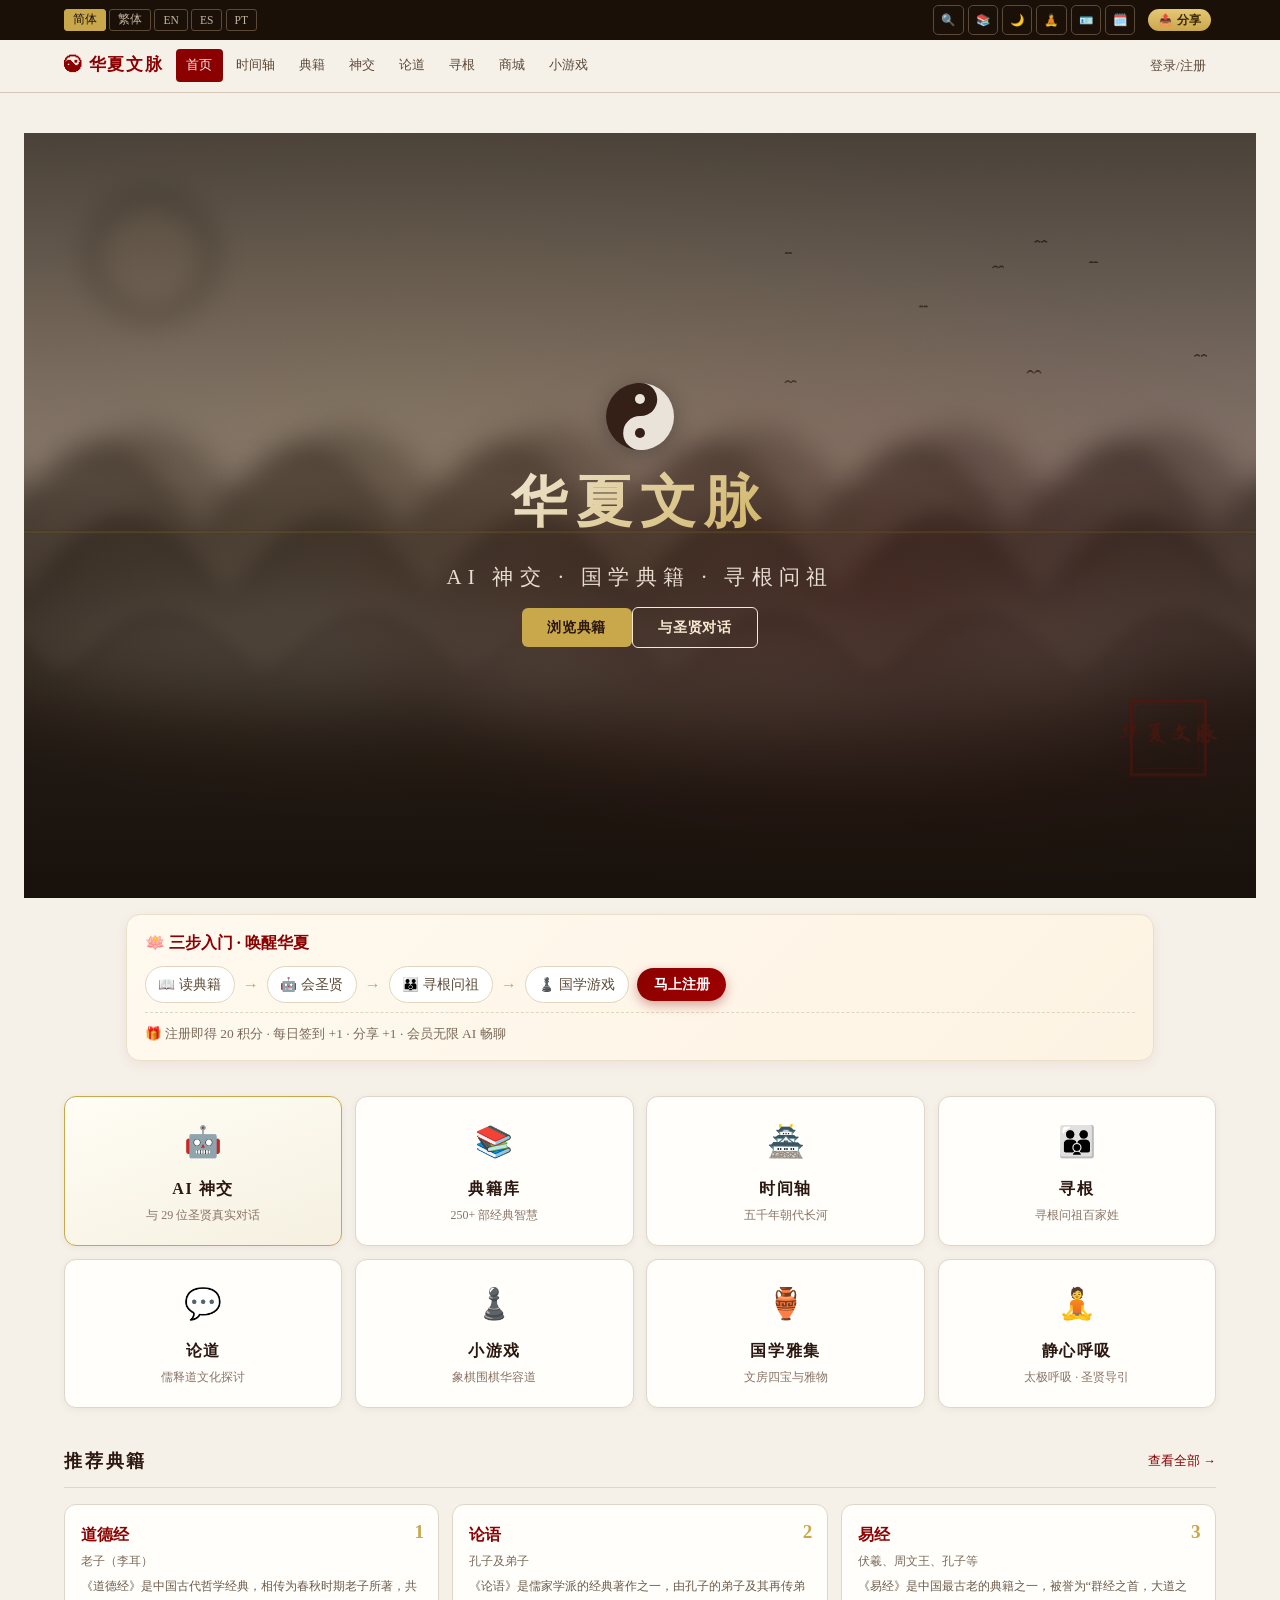
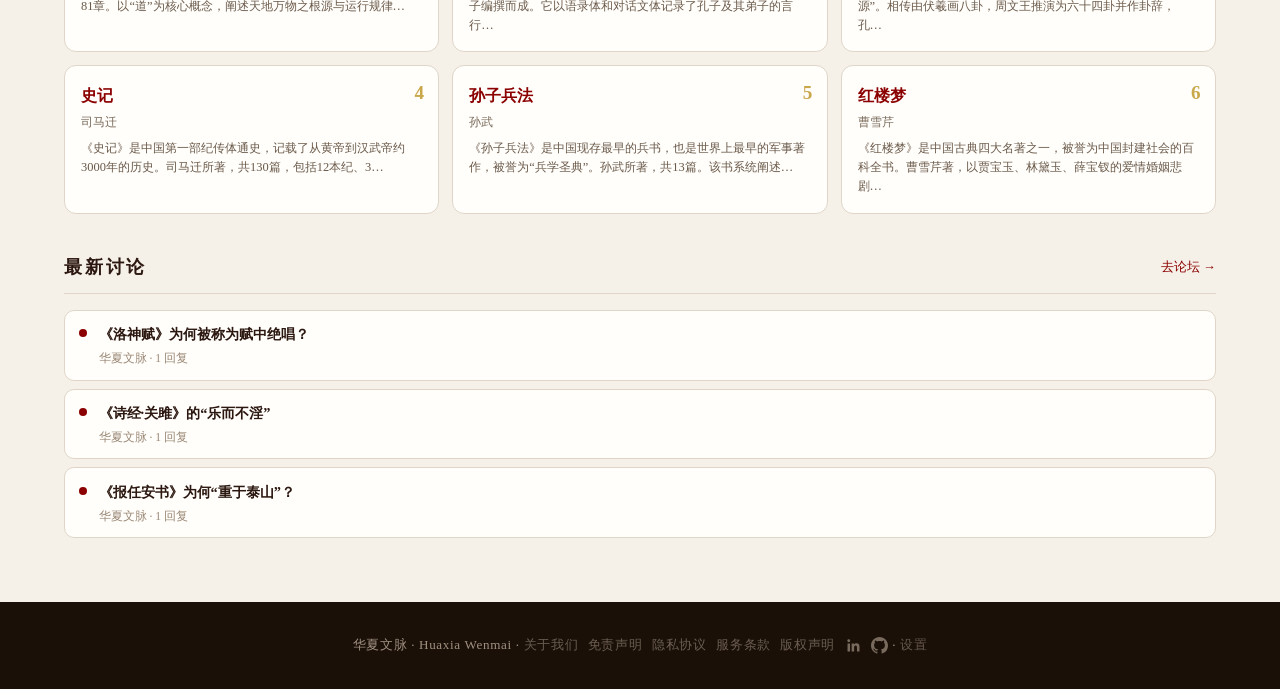
==== commit 37077257: "Add files via upload" ====
--- a/index.html
+++ b/index.html
@@ -1,5608 +1,7172 @@
-<!DOCTYPE html>
-<html lang="zh-CN">
-<head>
-<meta charset="UTF-8">
-<meta name="viewport" content="width=device-width,initial-scale=1,viewport-fit=cover">
-<meta name="description" content="华夏文脉是一站式中国传统文化平台：四书五经、道德经、论语、周易等国学经典原文在线阅读，儒释道文化、姓氏寻根、二十四节气、圣贤对话、国学小游戏与文创商城。"><meta name="keywords" content="华夏文脉,国学,中国传统文化,AI神交,AI圣贤对话,DeepSeek,四书五经,道德经,论语,周易,儒释道,儒家,道家,佛家,寻根问祖,姓氏起源,百家姓,二十四节气,七十二候,国学小游戏,象棋,围棋,五子棋,华容道,静心呼吸,圣贤映照"><meta property="og:site_name" content="华夏文脉"><meta property="og:title" content="华夏文脉｜AI神交·国学经典·寻根问祖·国学小游戏"><meta property="og:description" content="读典籍、会圣贤、测性格、问签、寻根、下棋——一站式国学文化体验。"><meta property="og:type" content="website"><meta property="og:locale" content="zh_CN"><meta name="twitter:card" content="summary"><script type="application/ld+json">{"@context":"https://schema.org","@type":"WebSite","name":"华夏文脉","url":"https://hi-mercury.com/","description":"一站式中国传统文化平台：国学经典阅读、儒释道文化、姓氏寻根、国学小游戏与文创商城。","potentialAction":{"@type":"SearchAction","target":"https://hi-mercury.com/?q={search_term_string}","query-input":"required name=search_term_string"}}</script>
-<title>华夏文脉｜国学经典·儒释道·姓氏寻根·国学小游戏</title>
-<link rel="icon" type="image/svg+xml" href="data:image/svg+xml,%3Csvg xmlns='http://www.w3.org/2000/svg' viewBox='0 0 100 100'%3E%3Crect width='100' height='100' rx='16' fill='%238B0000'/%3E%3Ccircle cx='50' cy='50' r='28' fill='none' stroke='%23f5e8d0' stroke-width='4'/%3E%3Cpath d='M50 22 A28 28 0 0 1 50 78 A14 14 0 0 1 50 50 A14 14 0 0 0 50 22 Z' fill='%23f5e8d0'/%3E%3Ccircle cx='50' cy='36' r='4' fill='%238B0000'/%3E%3Ccircle cx='50' cy='64' r='4' fill='%23f5e8d0'/%3E%3C/svg%3E">
-<style>
-/* ===== Reset & Base ===== */
-*,*::before,*::after{box-sizing:border-box;margin:0;padding:0}
-html{scroll-behavior:smooth;font-size:16px}
-body{font-family:"Noto Serif SC","Source Han Serif SC","STSong","SimSun","Times New Roman",serif;background:#f5f0e8;color:#2c1810;line-height:1.7;overflow-x:hidden;min-height:100vh}
-a{color:#8B0000;text-decoration:none;transition:color .2s}
-a:hover{color:#c9a84c}
-.container{max-width:1200px;margin:0 auto;padding:0 1.5rem}
-/* ===== Top Bar ===== */
-.top-bar{background:#1a1008;color:#c4b5a0;font-size:.78rem;padding:.3rem 0}
-.top-bar-inner{max-width:1200px;margin:0 auto;padding:0 1.5rem;display:flex;justify-content:space-between;align-items:center;flex-wrap:wrap;gap:.3rem}
-.lang-switch{display:flex;gap:.2rem}
-.lang-btn{background:0 0;border:1px solid #5c4a38;color:#c4b5a0;padding:.15rem .5rem;border-radius:3px;cursor:pointer;font-size:.72rem;transition:all .2s;font-family:inherit}
-.lang-btn:hover{border-color:#c9a84c;color:#f5f0e8}
-.lang-btn.active{background:#c9a84c;color:#1a1008;border-color:#c9a84c}
-.top-bar-user{display:flex;gap:.6rem;align-items:center}
-.top-bar-user a{color:#c4b5a0;font-size:.75rem}
-.top-bar-user a:hover{color:#c9a84c}
-.top-bar-user .credits-badge{color:#c9a84c;font-weight:600}
-/* ===== Sticky Nav ===== */
-.sticky-nav{position:sticky;top:0;z-index:100;background:rgba(245,240,232,0.95);backdrop-filter:blur(8px);border-bottom:1px solid #d4c9b8}
-.nav-inner{max-width:1200px;margin:0 auto;display:flex;align-items:center;height:52px;padding:0 1.5rem;gap:.3rem}
-.nav-brand{font-weight:700;color:#8B0000;font-size:1.05rem;white-space:nowrap;letter-spacing:.1em;cursor:pointer;flex-shrink:0;margin-right:.5rem}
-.nav-link{flex-shrink:0;padding:.35rem .65rem;cursor:pointer;font-size:.82rem;color:#5c4a38;border-radius:4px;transition:all .2s;white-space:nowrap;border:0;background:0 0;font-family:inherit}
-.nav-link:hover{background:#e8ddd0;color:#8B0000}
-.nav-link.active{background:#8B0000;color:#f5f0e8}
-.nav-spacer{flex:1}
-/* ===== Hero ===== */
-.hero{position:relative;overflow:hidden;min-height:85vh;display:flex;flex-direction:column;align-items:center;justify-content:center;background:linear-gradient(135deg,#2c1810,#4a2c1a 40%,#5c3a28 70%,#2c1810);color:#f5f0e8;text-align:center;padding:3rem 1.5rem}
-.hero::before{content:'';position:absolute;inset:0;background:radial-gradient(ellipse at 30% 40%,rgba(200,168,76,0.08) 0,transparent 60%),radial-gradient(ellipse at 70% 60%,rgba(139,0,0,.1) 0,transparent 50%);pointer-events:none}
-.hero-pattern{position:absolute;inset:0;opacity:.04;pointer-events:none;background-image:url("data:image/svg+xml,%3Csvg width='60' height='60' viewBox='0 0 60 60' xmlns='http://www.w3.org/2000/svg'%3E%3Cg fill='none' fill-rule='evenodd'%3E%3Cg fill='%23c9a84c' fill-opacity='1'%3E%3Cpath d='M36 34v-4h-2v4h-4v2h4v4h2v-4h4v-2h-4zm0-30V0h-2v4h-4v2h4v4h2V6h4V4h-4zM6 34v-4H4v4H0v2h4v4h2v-4h4v-2H6zM6 4V0H4v4H0v2h4v4h2V6h4V4H6z'/%3E%3C/g%3E%3C/g%3E%3C/svg%3E")}
-.hero-content{position:relative;z-index:1;max-width:800px}
-.hero-icon{font-size:3.2rem;margin-bottom:.3rem;opacity:.9}
-.hero h1{font-size:clamp(2rem,5vw,3.5rem);font-weight:900;letter-spacing:.15em;margin-bottom:.6rem;background:linear-gradient(135deg,#f5f0e8,#c9a84c);-webkit-background-clip:text;-webkit-text-fill-color:transparent;background-clip:text}
-.hero-sub{font-size:clamp(.9rem,2vw,1.3rem);letter-spacing:.3em;color:#e8ddd0;margin-bottom:.8rem}
-.hero-desc{font-size:clamp(.85rem,1.6vw,1rem);color:#c4b5a0;max-width:620px;margin:0 auto 2rem;line-height:1.8;letter-spacing:.05em}
-.hero-actions{display:flex;gap:1rem;justify-content:center;flex-wrap:wrap}
-.hero-btn{display:inline-flex;align-items:center;gap:.4rem;padding:.6rem 1.6rem;border-radius:6px;font-size:.9rem;font-weight:600;cursor:pointer;transition:all .25s;border:0;font-family:inherit;letter-spacing:.05em}
-.hero-btn-primary{background:#c9a84c;color:#2c1810}
-.hero-btn-primary:hover{background:#d4b85c;transform:translateY(-1px)}
-.hero-btn-secondary{background:0 0;border:1px solid #c9a84c;color:#c9a84c}
-.hero-btn-secondary:hover{background:rgba(201,168,76,.1);transform:translateY(-1px)}
-.hero-scroll{position:absolute;bottom:2rem;left:50%;transform:translateX(-50%);z-index:1;display:flex;flex-direction:column;align-items:center;gap:.3rem;color:#c4b5a0;font-size:.75rem;letter-spacing:.1em;cursor:pointer;animation:floatDown 2s ease-in-out infinite}
-@keyframes floatDown{0%,100%{transform:translateX(-50%) translateY(0)}50%{transform:translateX(-50%) translateY(8px)}}
-.hero-scroll svg{width:22px;height:22px;stroke:#c4b5a0;fill:none;stroke-width:2}
-/* ===== Page Sections ===== */
-.page{display:none;padding:2.5rem 1.5rem 4rem}
-.page.active{display:block}
-.page-title{text-align:center;margin-bottom:2.5rem}
-.page-title h2{font-size:clamp(1.4rem,3vw,2rem);color:#2c1810;letter-spacing:.12em;display:inline-block}
-.page-title h2::after{content:'';display:block;width:50px;height:2px;background:linear-gradient(90deg,#c9a84c,#8B0000);margin:.5rem auto 0}
-.page-title p{color:#7a6a5a;margin-top:.4rem;font-size:.9rem}
-/* ===== Timeline ===== */
-#timeline-page{position:relative;overflow:hidden}
-.tl-map{position:absolute;inset:0;z-index:0;pointer-events:none;opacity:.4}
-.tl-map svg{width:100%;height:100%;display:block}
-#timeline-page .page-banner,#timeline-page .stats-strip,#timeline-page .tl-toolbar,#timeline-page .timeline{position:relative;z-index:1}
-.tl-toolbar{max-width:800px;margin:.5rem auto 0;padding:0 1rem;display:flex;gap:.5rem;align-items:center}
-.tl-toolbar input{flex:1;padding:.55rem .95rem;border:1px solid #c9a84c;border-radius:10px;background:#f7f1e6;font-size:.92rem;color:#2c1810;font-family:inherit}
-.tl-toolbar input:focus{outline:none;border-color:#8B0000;box-shadow:0 0 0 2px rgba(139,0,0,.12)}
-.tl-toolbar .tl-count{font-size:.78rem;color:#7a6a5a;white-space:nowrap}
-.tl-capital{font-size:.78rem;color:#8B0000;font-weight:600;margin-top:.12rem}
-.tl-capital em{font-style:normal;color:#c9a84c;margin-right:.2rem}
-.tl-era{position:relative;z-index:1;max-width:800px;margin:.4rem auto;padding:.35rem 1rem;font-size:.82rem;letter-spacing:.25em;color:#8B0000;font-weight:700;background:rgba(247,241,230,.72);border-left:4px solid #8B0000;border-radius:6px}
-.tl-item.filtered{display:none}
-.timeline-page .timeline{position:relative;padding:1rem 0 2rem;max-width:800px;margin:0 auto}
-.timeline-page .timeline::before{content:'';position:absolute;left:28px;top:0;bottom:0;width:2px;background:linear-gradient(180deg,#c9a84c,#8B0000,#c9a84c)}
-.timeline-page .tl-item{position:relative;padding:0 0 2.5rem 68px;cursor:pointer;transition:opacity .3s}
-.timeline-page .tl-item:last-child{padding-bottom:0}
-.timeline-page .tl-dot{position:absolute;left:18px;top:4px;width:22px;height:22px;border-radius:50%;background:#f5f0e8;border:3px solid #8B0000;z-index:2;transition:all .3s;display:flex;align-items:center;justify-content:center}
-.timeline-page .tl-dot::after{content:'';width:8px;height:8px;border-radius:50%;background:#8B0000;transition:all .3s}
-.timeline-page .tl-item:hover .tl-dot,.tl-item.active .tl-dot{background:#8B0000;border-color:#8B0000;transform:scale(1.15)}
-.timeline-page .tl-item:hover .tl-dot::after,.tl-item.active .tl-dot::after{background:#c9a84c}
-.timeline-page .tl-year{font-size:.78rem;color:#8B0000;font-weight:700;letter-spacing:.05em;margin-bottom:.1rem}
-.timeline-page .tl-name{font-size:1.25rem;font-weight:700;color:#2c1810;margin-bottom:.05rem;letter-spacing:.08em}
-.timeline-page .tl-sub{font-size:.82rem;color:#7a6a5a;margin-bottom:.3rem}
-.timeline-page .tl-preview{font-size:.85rem;color:#5c4a38;line-height:1.6;overflow:hidden;display:-webkit-box;-webkit-line-clamp:2;-webkit-box-orient:vertical}
-.timeline-page .tl-body{display:none;margin-top:.6rem;padding:.8rem 1rem;background:#e8ddd0;border-radius:8px;border-left:3px solid #8B0000;animation:fadeIn .3s ease}
-.timeline-page .tl-item.active .tl-body{display:block}
-@keyframes fadeIn{from{opacity:0;transform:translateY(-8px)}to{opacity:1;transform:translateY(0)}}
-.tl-body h4{color:#8B0000;font-size:.9rem;margin:.5rem 0 .25rem}
-.tl-body h4:first-child{margin-top:0}
-.tl-body p,.tl-body li{font-size:.85rem;color:#3a2a1e;line-height:1.65}
-.tl-body ul{padding-left:1.2rem;list-style:none}
-.tl-body ul li::before{content:'\25C6 ';color:#c9a84c;font-size:.65rem}
-/* ===== Stats ===== */
-.stats{background:#2c1810;color:#f5f0e8;padding:2.5rem 1.5rem;text-align:center}
-.stats-inner{max-width:900px;margin:0 auto;display:grid;grid-template-columns:repeat(auto-fit,minmax(140px,1fr));gap:1.5rem}
-.stat-item{font-size:1.6rem;font-weight:700}
-.stat-item span{display:block;font-size:.82rem;font-weight:400;color:#c4b5a0;margin-top:.25rem;letter-spacing:.1em}
-.stat-item .num{color:#c9a84c}
-/* ===== Books ===== */
-.book-grid{display:grid;grid-template-columns:repeat(auto-fill,minmax(260px,1fr));gap:1rem}
-.book-card{background:#fffefb;border:1px solid #e0d5c8;border-radius:8px;padding:1rem 1.2rem 1.6rem;transition:all .25s;cursor:pointer;position:relative}
-.book-card:hover{border-color:#c9a84c;box-shadow:0 4px 16px rgba(44,24,16,.08);transform:translateY(-2px)}
-.book-card h4{color:#8B0000;font-size:.95rem;margin-bottom:.2rem}
-.book-card .bc-meta{font-size:.75rem;color:#7a6a5a;display:flex;gap:.6rem;flex-wrap:wrap;margin-bottom:.3rem}
-.book-card .bc-meta span{border:1px solid #d4c9b8;padding:0 .4rem;border-radius:3px}
-.book-card p{font-size:.83rem;color:#5c4a38;line-height:1.55}
-.book-card .bc-tags{margin-top:.4rem}
-.book-card .bc-tags .tag{display:inline-block;padding:.05rem .4rem;font-size:.72rem;background:#f5f0e8;border:1px solid #c9a84c;border-radius:3px;color:#5c4a38;margin:.1rem}
-.book-card .bc-lock{position:absolute;top:.6rem;right:.6rem;color:#c9a84c;font-size:.8rem}
-.book-card .bc-lock.free{color:#5c4a38}
-/* ===== Book Detail / Reader ===== */
-.reader-header{display:flex;align-items:center;gap:1rem;margin-bottom:1.5rem;flex-wrap:wrap}
-.reader-header h2{font-size:1.5rem;color:#2c1810;letter-spacing:.08em}
-.reader-header .rh-meta{display:flex;gap:.6rem;flex-wrap:wrap;color:#7a6a5a;font-size:.85rem}
-.reader-header .rh-meta span{border:1px solid #d4c9b8;padding:0 .5rem;border-radius:4px}
-.reader-access-info{background:#fff8e0;border:1px solid #c9a84c;border-radius:8px;padding:.8rem 1rem;margin-bottom:1.2rem;display:flex;align-items:center;justify-content:space-between;flex-wrap:wrap;gap:.5rem}
-.reader-access-info span{font-size:.85rem;color:#5c4a38}
-.reader-access-info .btn-buy{background:#c9a84c;color:#2c1810;border:0;padding:.4rem 1rem;border-radius:4px;cursor:pointer;font-size:.8rem;font-weight:600;font-family:inherit;transition:all .2s}
-.reader-access-info .btn-buy:hover{background:#d4b85c}
-.reader-chapter-list{display:flex;flex-direction:column;gap:.3rem;margin-bottom:1.5rem}
-.reader-chapter{display:flex;align-items:center;gap:.6rem;padding:.45rem .8rem;background:#fffefb;border:1px solid #e0d5c8;border-radius:6px;cursor:pointer;transition:all .2s;font-size:.85rem}
-.reader-chapter:hover{border-color:#c9a84c;background:#fff8e0}
-.reader-chapter .ch-lock{color:#c9a84c;font-size:.8rem;flex-shrink:0}
-.reader-chapter .ch-lock.unlocked{color:#5c4a38}
-.reader-chapter .ch-num{color:#7a6a5a;flex-shrink:0;min-width:2rem;font-size:.78rem}
-.reader-chapter .ch-title{flex:1;color:#2c1810}
-.reader-chapter.locked{opacity:.5;cursor:not-allowed}
-.reader-chapter.locked:hover{background:#fffefb;border-color:#e0d5c8}
-.reader-chapter.active{background:#8B0000;border-color:#8B0000}
-.reader-chapter.active .ch-title,.reader-chapter.active .ch-num{color:#f5f0e8}
-.reader-chapter.active .ch-lock{color:#f5f0e8}
-.reader-content{background:#fffefb;border:1px solid #e0d5c8;border-radius:8px;padding:1.5rem;margin-top:1rem;animation:fadeIn .3s ease}
-.reader-content h3{color:#8B0000;font-size:1.1rem;margin-bottom:.6rem;text-align:center}
-.reader-content .chapter-text{font-size:.95rem;line-height:2;color:#2c1810;white-space:pre-wrap}
-.reader-lang-select{display:flex;gap:.4rem;margin-bottom:1rem;flex-wrap:wrap}
-.reader-lang-select .lang-opt{padding:.25rem .6rem;border:1px solid #d4c9b8;border-radius:4px;cursor:pointer;font-size:.78rem;background:#fffefb;transition:all .2s;font-family:inherit}
-.reader-lang-select .lang-opt:hover{border-color:#c9a84c}
-.reader-lang-select .lang-opt.active{background:#8B0000;color:#f5f0e8;border-color:#8B0000}
-.reader-lang-select .lang-opt.locked{opacity:.4;cursor:not-allowed;position:relative}
-/* ===== Auth Modal ===== */
-.modal-overlay{display:none;position:fixed;inset:0;background:rgba(0,0,0,.5);z-index:200;align-items:center;justify-content:center;padding:1rem}
-.modal-overlay.active{display:flex}
-.modal{background:#f5f0e8;border-radius:12px;padding:2rem;width:100%;max-width:420px;position:relative;animation:fadeIn .25s ease;max-height:90vh;overflow-y:auto}
-.modal-close{position:absolute;top:.8rem;right:1rem;background:0 0;border:0;font-size:1.3rem;color:#7a6a5a;cursor:pointer}
-.bagua-icon{width:1.15em;height:1.15em;display:inline-block;vertical-align:-0.18em;animation:baguaSpin 12s linear infinite;transform-origin:center}
-@keyframes baguaSpin{from{transform:rotate(0deg)}to{transform:rotate(360deg)}}
-#divinationBtn{display:inline-flex;align-items:center;gap:.35rem}
-.div-title{text-align:center;color:#8B0000;margin-bottom:1rem;letter-spacing:.1em}
-.div-tip{text-align:center;color:#7a6a5a;font-size:.75rem;margin-top:.6rem}
-.form-row{display:flex;gap:.5rem}
-.form-row .form-group{flex:1}
-.form-group select{width:100%;padding:.5rem .6rem;border:1px solid #d4c9b8;border-radius:8px;font-size:.9rem;font-family:inherit;background:#fffefb;color:#2c1810}
-.div-meta{text-align:center;color:#7a6a5a;font-size:.8rem;margin-bottom:.6rem}
-.div-detail{text-align:left;background:#fffefb;border:1px solid #e0d5c8;border-radius:8px;padding:.7rem .8rem;margin:.5rem 0;font-size:.82rem;color:#5c4a38;line-height:1.8}
-.sage-pbar{height:8px;background:#e8ddd0;border-radius:4px;overflow:hidden;margin-bottom:.8rem}
-.sage-pfill{height:100%;background:linear-gradient(90deg,#c9a84c,#8B0000);border-radius:4px;transition:width .3s}
-.sage-qnum{text-align:center;color:#7a6a5a;font-size:.78rem;margin-bottom:.5rem}
-.sage-q{font-size:1.05rem;color:#2c1810;text-align:center;font-weight:600;margin-bottom:1rem;line-height:1.5}
-.sage-opt{display:block;width:100%;padding:.65rem .8rem;margin:.4rem 0;background:#fffefb;border:1px solid #d4c9b8;border-radius:8px;cursor:pointer;font-size:.9rem;color:#5c4a38;text-align:left;transition:all .15s;font-family:inherit}
-.sage-opt:hover{border-color:#8B0000;color:#8B0000;background:#fff8f5}
-.sage-r{text-align:center}
-.sage-r-emoji{font-size:3.4rem;margin-bottom:.3rem}
-.sage-r-name{font-size:1.5rem;color:#8B0000;font-weight:700;letter-spacing:.1em;margin-bottom:.5rem}
-.sage-r-desc{font-size:.9rem;color:#5c4a38;line-height:1.7;text-align:left;margin-bottom:.8rem}
-.sage-r-quote{font-size:.85rem;color:#8B0000;font-style:italic;margin-bottom:1rem}
-.sj-test-entry{max-width:760px;margin:.8rem auto 0;padding:.8rem 1.2rem;background:linear-gradient(135deg,rgba(139,0,0,.08),rgba(201,168,76,.14));border:1px dashed #c9a84c;border-radius:10px;text-align:center;cursor:pointer;font-size:.95rem;color:#8B0000;font-weight:600;letter-spacing:.05em;transition:all .2s}
-.sj-test-entry:hover{background:linear-gradient(135deg,rgba(139,0,0,.14),rgba(201,168,76,.2));border-color:#8B0000}
-
-.div-result{text-align:center}
-.div-gua{font-size:1.35rem;color:#2c1810;font-weight:700;margin-bottom:.3rem;display:flex;align-items:center;justify-content:center;gap:.4rem}
-.div-sym{font-size:1.9rem;color:#8B0000}
-.div-luck{font-size:1rem;color:#8B0000;margin-bottom:.6rem}
-.div-grid{display:flex;gap:.5rem;justify-content:center;margin:.6rem 0}
-.div-cell{flex:1;background:#fffefb;border:1px solid #e0d5c8;border-radius:8px;padding:.5rem .3rem;display:flex;flex-direction:column;gap:.15rem}
-.div-cell b{font-size:.72rem;color:#7a6a5a;font-weight:600}
-.div-cell span{font-size:.9rem;color:#2c1810;font-weight:700}
-.div-yiji{text-align:left;background:#fffefb;border-radius:8px;padding:.6rem .8rem;margin:.5rem 0;font-size:.82rem;color:#5c4a38;line-height:1.7}
-.div-yi{color:#2c7a3b}
-.div-ji{color:#b03a2e}
-.div-name-tag{font-size:.7rem;color:#7a6a5a;margin-bottom:.5rem}
-.btn-block{width:100%}
-
-.modal h3{font-size:1.2rem;text-align:center;color:#2c1810;margin-bottom:1.2rem;letter-spacing:.1em}
-.form-group{margin-bottom:.8rem}
-.form-group label{display:block;font-size:.82rem;color:#5c4a38;margin-bottom:.25rem}
-.form-group input,.form-group select{width:100%;padding:.55rem .8rem;border:1px solid #d4c9b8;border-radius:6px;font-size:.88rem;font-family:inherit;background:#fffefb;color:#2c1810;transition:border .2s}
-.form-group input:focus{outline:0;border-color:#c9a84c}
-.form-group .error{color:#8B0000;font-size:.75rem;margin-top:.15rem}
-.btn-primary,.btn-secondary{display:inline-flex;align-items:center;gap:.4rem;padding:.5rem 1.4rem;border-radius:6px;font-size:.85rem;font-weight:600;cursor:pointer;transition:all .2s;border:0;font-family:inherit}
-.btn-primary{background:#8B0000;color:#f5f0e8}
-.btn-primary:hover{background:#a00000}
-.btn-secondary{background:#e8ddd0;color:#5c4a38}
-.btn-secondary:hover{background:#d4c9b8}
-.btn-sm{padding:.35rem .9rem;font-size:.78rem}
-.form-footer{text-align:center;margin-top:1rem;font-size:.82rem;color:#7a6a5a}
-.form-footer a{color:#8B0000;cursor:pointer}
-.form-footer a:hover{text-decoration:underline}
-.form-toggle{color:#8B0000;cursor:pointer;font-weight:600}
-.form-toggle:hover{text-decoration:underline}
-.form-message{padding:.5rem .8rem;border-radius:6px;margin-bottom:.8rem;font-size:.82rem;display:none}
-.form-message.error{display:block;background:#ffe0e0;border:1px solid #ff6b6b;color:#8B0000}
-.form-message.success{display:block;background:#e0ffe0;border:1px solid #6bff6b;color:#2a5c2a}
-.form-message.info{display:block;background:#e0f0ff;border:1px solid #6baaff;color:#0055a0}
-/* ===== Shop ===== */
-.shop-grid{display:grid;grid-template-columns:repeat(auto-fill,minmax(240px,1fr));gap:1rem}
-.shop-card{background:#fffefb;border:1px solid #e0d5c8;border-radius:8px;overflow:hidden;transition:all .25s}
-.shop-card:hover{border-color:#c9a84c;box-shadow:0 4px 16px rgba(44,24,16,.08);transform:translateY(-2px)}
-.shop-card .sc-img{height:160px;background:#e8ddd0;display:flex;align-items:center;justify-content:center;font-size:3rem}
-.shop-card .sc-body{padding:.8rem 1rem 1rem}
-.shop-card .sc-body h4{font-size:.9rem;color:#2c1810;margin-bottom:.2rem}
-.shop-card .sc-body .sc-cat{font-size:.72rem;color:#7a6a5a;margin-bottom:.3rem}
-.shop-card .sc-body .sc-desc{font-size:.8rem;color:#5c4a38;line-height:1.5;margin-bottom:.4rem}
-.shop-card .sc-body .sc-price{font-size:1rem;font-weight:700;color:#8B0000;margin-bottom:.4rem}
-.shop-card .sc-body .sc-price .sc-points{font-size:.75rem;color:#7a6a5a;font-weight:400}
-.shop-btn{background:#c9a84c;border:0;padding:.35rem 1rem;border-radius:4px;cursor:pointer;font-size:.8rem;font-weight:600;font-family:inherit;color:#2c1810;transition:all .2s}
-.shop-btn:hover{background:#d4b85c}
-.shop-filter{display:flex;gap:.4rem;margin-bottom:1.2rem;flex-wrap:wrap;justify-content:center}
-.shop-filter button{padding:.3rem .8rem;border:1px solid #d4c9b8;border-radius:4px;cursor:pointer;font-size:.78rem;background:#fffefb;transition:all .2s;font-family:inherit;color:#5c4a38}
-.shop-filter button:hover{border-color:#c9a84c}
-.shop-filter button.active{background:#8B0000;color:#f5f0e8;border-color:#8B0000}
-/* ===== Credits / Account ===== */
-.account-grid{display:grid;grid-template-columns:repeat(auto-fit,minmax(280px,1fr));gap:1rem;margin-top:1rem}
-.account-card{background:#fffefb;border:1px solid #e0d5c8;border-radius:8px;padding:1.2rem}
-.account-card h4{color:#8B0000;font-size:.95rem;margin-bottom:.4rem}
-.account-card p{font-size:.84rem;color:#5c4a38;line-height:1.5}
-.credit-balance{text-align:center;padding:1.5rem;background:#fff8e0;border:1px solid #c9a84c;border-radius:8px;margin-bottom:1rem}
-.credit-balance .cb-num{font-size:2.5rem;font-weight:700;color:#c9a84c}
-.credit-balance .cb-label{font-size:.85rem;color:#7a6a5a;margin-top:.2rem}
-.credit-packages{display:grid;grid-template-columns:repeat(auto-fit,minmax(180px,1fr));gap:.8rem}
-.credit-pkg{background:#fffefb;border:2px solid #e0d5c8;border-radius:8px;padding:1rem;text-align:center;cursor:pointer;transition:all .25s}
-.credit-pkg:hover{border-color:#c9a84c;transform:translateY(-2px)}
-.credit-pkg.recommended{border-color:#c9a84c;background:#fff8e0}
-.credit-pkg .cp-credits{font-size:1.6rem;font-weight:700;color:#8B0000}
-.credit-pkg .cp-price{font-size:.9rem;color:#7a6a5a;margin:.3rem 0}
-.credit-pkg .cp-btn{margin-top:.5rem}
-.credit-pkg .cp-badge{display:inline-block;background:#c9a84c;color:#2c1810;font-size:.65rem;padding:.05rem .4rem;border-radius:3px;font-weight:600}
-/* ===== Cart Toast ===== */
-.cart-toast{position:fixed;bottom:1.5rem;right:1.5rem;background:#2c1810;color:#f5f0e8;padding:.8rem 1.2rem;border-radius:8px;font-size:.82rem;z-index:300;display:none;animation:fadeIn .3s ease;border-left:3px solid #c9a84c}
-.cart-toast.show{display:block}
-/* ===== Footer ===== */
-footer{background:#1a1008;color:#a09080;padding:2rem 1.5rem;text-align:center;font-size:.82rem;letter-spacing:.05em}
-footer .footer-title{font-size:1.1rem;color:#c9a84c;margin-bottom:.25rem;letter-spacing:.15em}
-footer .footer-divider{width:36px;height:1px;background:#8B0000;margin:.5rem auto}
-.cart-count{background:#8B0000;color:#f5f0e8;border-radius:50%;width:18px;height:18px;font-size:.65rem;display:inline-flex;align-items:center;justify-content:center;position:absolute;top:-4px;right:-6px}
-.nav-link{position:relative}
-/* ===== 儒释道 ===== */
-.rsd-tabs{display:flex;gap:.3rem;margin-bottom:1.5rem;justify-content:center}
-.rsd-tab{padding:.5rem 1.5rem;border:2px solid #d4c9b8;border-radius:8px;cursor:pointer;font-size:.9rem;background:#fffefb;transition:all .2s;font-family:inherit;font-weight:600;color:#5c4a38}
-.rsd-tab:hover{border-color:#c9a84c;color:#8B0000}
-.rsd-tab.active{background:#8B0000;color:#f5f0e8;border-color:#8B0000}
-.rsd-panel{display:none;animation:fadeIn .3s ease}
-.rsd-panel.active{display:block}
-.rsd-3col{display:grid;grid-template-columns:repeat(auto-fit,minmax(220px,1fr));gap:1rem;margin-bottom:1.5rem}
-.rsd-col{background:#fffefb;border:1px solid #e0d5c8;border-radius:8px;padding:1rem}
-.rsd-col h5{color:#8B0000;font-size:.85rem;margin-bottom:.5rem;border-bottom:1px solid #e0d5c8;padding-bottom:.3rem}
-.rsd-col ul{list-style:none;padding:0}
-.rsd-col ul li{padding:.2rem 0;font-size:.82rem;color:#3a2a1e;border-bottom:1px solid #f0e8e0}
-.rsd-col ul li:last-child{border:0}
-.rsd-col ul li small{color:#7a6a5a}
-.rsd-cross h5{color:#c9a84c;font-size:.9rem;margin-bottom:.6rem;text-align:center}
-.rsd-cross-grid{display:flex;gap:.8rem;flex-wrap:wrap;justify-content:center}
-.rsd-cross-card{display:flex;align-items:center;gap:.4rem;background:#fff8e0;border:1px solid #c9a84c;border-radius:8px;padding:.5rem .8rem;font-size:.82rem}
-.rsd-cross-card .rcc-item{color:#5c4a38}
-.rsd-cross-card .rcc-arrow{color:#c9a84c;font-weight:700}
-.rsd-books{display:grid;grid-template-columns:repeat(3,1fr);gap:1rem;align-items:start}
-.rsd-books-col{border-left:3px solid #e0d5c8;padding-left:.7rem}
-.rsd-books-col h4{font-size:.86rem;color:#2c1810;margin-bottom:.5rem;letter-spacing:.08em}
-.rsd-books-ru{border-left-color:#8B0000}
-.rsd-books-ru h4{color:#8B0000}
-.rsd-books-shi{border-left-color:#b8860b}
-.rsd-books-shi h4{color:#b8860b}
-.rsd-books-dao{border-left-color:#2d6a4f}
-.rsd-books-dao h4{color:#2d6a4f}
-.rsd-books .book-card{padding:.6rem .7rem .9rem;margin-bottom:.4rem}
-.rsd-books .book-card h4{font-size:.85rem}
-.rsd-books .book-card p{font-size:.78rem}
-@media(max-width:900px){.rsd-books{grid-template-columns:1fr}}
-/* ===== TTS ===== */
-.tts-bar{display:flex;gap:.4rem;align-items:center;margin-bottom:.6rem;padding:.4rem .6rem;background:#f5f0e8;border-radius:6px;flex-wrap:wrap}
-.tts-btn{padding:.3rem .7rem;border:1px solid #8B0000;border-radius:4px;cursor:pointer;font-size:.78rem;background:#fffefb;color:#8B0000;transition:all .2s;font-family:inherit}
-.tts-btn:hover{background:#8B0000;color:#f5f0e8}
-.tts-status{font-size:.75rem;color:#7a6a5a;margin-left:.3rem}
-/* ===== Surname ===== */
-.surname-search{margin-bottom:1rem;text-align:center}
-.surname-search input{width:100%;max-width:400px;padding:.6rem 1rem;border:1px solid #d4c9b8;border-radius:8px;font-size:.9rem;font-family:inherit;background:#fffefb;color:#2c1810}
-.surname-search input:focus{outline:0;border-color:#c9a84c}
-.surname-list{display:grid;grid-template-columns:repeat(auto-fill,minmax(320px,1fr));gap:.6rem}
-.surname-card{display:flex;gap:.6rem;background:#fffefb;border:1px solid #e0d5c8;border-radius:8px;padding:.8rem;transition:all .2s}
-.surname-card:hover{border-color:#c9a84c}
-.surname-card .sc-char{font-size:2rem;font-weight:700;color:#8B0000;min-width:2.2rem;display:flex;align-items:center;justify-content:center}
-.surname-card .sc-body{flex:1}
-.surname-card .sc-origin{font-size:.82rem;color:#5c4a38;line-height:1.5;margin-bottom:.2rem}
-.surname-card .sc-famous{font-size:.78rem;color:#7a6a5a}
-/* ===== Section Nav ===== */
-.section-nav{display:flex;gap:.3rem;flex-wrap:wrap;justify-content:center;margin-bottom:1rem}
-.section-nav button{padding:.3rem .8rem;border:1px solid #d4c9b8;border-radius:4px;cursor:pointer;font-size:.78rem;background:#fffefb;transition:all .2s;font-family:inherit;color:#5c4a38}
-.section-nav button:hover{border-color:#c9a84c}
-.section-nav button.active{background:#8B0000;color:#f5f0e8;border-color:#8B0000}
-/* ===== Surname Tree ===== */
-.tree-root,.tree-branch,.tree-leaf{list-style:none;padding-left:1.2rem;margin:.2rem 0}
-.tree-root{padding-left:0}
-.tree-root>li{margin-bottom:.3rem}
-.tree-branch>li,.tree-leaf>li{margin:.15rem 0}
-.tree-collapsible{cursor:pointer}
-.tree-toggle{display:inline-block;width:1.2rem;cursor:pointer;color:#8B0000;font-size:.7rem;user-select:none}
-.tree-dot{display:inline-block;width:1.2rem;color:#c9a84c;font-size:.8rem}
-.tree-children{display:none;margin-left:.3rem;border-left:1px solid #d4c9b8;padding-left:.5rem}
-.tree-root>.tree-collapsible>.tree-children{display:block}
-.tree-desc{font-size:.8rem;color:#7a6a5a}
-.tree-root>li>strong,.tree-branch>li>strong{font-size:.85rem;color:#2c1810}
-.tree-leaf>li>strong{font-size:.82rem;color:#5c4a38}
-/* ===== Enhanced Responsive Design ===== */
-@media(max-width:768px){
-.timeline-page .timeline::before{left:18px}
-.timeline-page .tl-item{padding-left:48px}
-.timeline-page .tl-dot{left:10px;width:18px;height:18px}
-.timeline-page .tl-dot::after{width:6px;height:6px}
-.sticky-nav{overflow-x:auto}
-.forum-toolbar{flex-wrap:wrap;gap:.4rem}
-#divinationBtn,#checkinBtn{margin-left:0;min-height:40px}
-.bg-board canvas{max-width:100%;max-height:68vh;width:auto;height:auto}
-.hr-wrap canvas{max-width:min(82vw,380px)}
-.game-grid{grid-template-columns:repeat(2,1fr)}
-.div-grid{flex-wrap:wrap}
-
-.nav-inner{overflow-x:auto;-webkit-overflow-scrolling:touch;gap:.2rem;height:44px}
-.nav-link{font-size:.72rem;padding:.25rem .45rem;white-space:nowrap;flex-shrink:0}
-.hero{min-height:60vh;padding:2rem 1rem}
-.hero h1{font-size:clamp(1.6rem,5vw,2.4rem)}
-.hero-desc{font-size:.85rem}
-.hero-btn{padding:.5rem 1.2rem;font-size:.82rem;min-height:44px}
-.hero-scroll{bottom:1rem}
-.hero-icon{font-size:2.5rem}
-.section,.page{padding:1.5rem .8rem 2.5rem}
-.section-title{margin-bottom:1.5rem}
-.tl-name{font-size:1.05rem}
-.tl-preview{-webkit-line-clamp:3}
-.book-card,.shop-card{margin-bottom:0}
-.book-card h4,.shop-card .sc-body h4{font-size:.88rem}
-.tag{font-size:.72rem;padding:.08rem .38rem}
-.shop-filter button,.rsd-tab{padding:.25rem .6rem;font-size:.75rem;min-height:36px}
-.rsd-tabs{gap:.2rem;flex-wrap:nowrap;overflow-x:auto;-webkit-overflow-scrolling:touch}
-.rsd-3col{grid-template-columns:1fr}
-.rsd-cross-grid{flex-direction:column}
-.rsd-cross-card{padding:.4rem .6rem}
-.reader-header{gap:.6rem}
-.reader-header h2{font-size:1.2rem}
-.reader-access-info{padding:.5rem .6rem}
-.reader-chapter{padding:.35rem .6rem;font-size:.8rem}
-.reader-content{padding:.8rem;font-size:.88rem}
-.reader-content .chapter-text{font-size:.88rem;line-height:1.8}
-.reader-lang-select{gap:.2rem}
-.reader-lang-select .lang-opt{font-size:.72rem;padding:.15rem .4rem}
-.tts-bar{gap:.2rem}
-.tts-btn{padding:.25rem .5rem;font-size:.72rem;min-height:36px}
-.shop-card .sc-img{height:100px;font-size:2rem}
-.shop-grid{grid-template-columns:repeat(2,1fr)}
-.credit-packages{grid-template-columns:repeat(2,1fr)}
-.surname-card{gap:.4rem;padding:.5rem}
-.surname-card .sc-char{font-size:1.6rem;min-width:1.8rem}
-.surname-list{grid-template-columns:1fr}
-.credit-pkg{padding:.6rem}
-.credit-pkg .cp-credits{font-size:1.2rem}
-.account-card{padding:.8rem}
-.modal{padding:1.5rem;margin:.5rem}
-.form-group input{padding:.45rem .6rem;font-size:.85rem;min-height:44px}
-.btn-primary,.btn-secondary{padding:.45rem 1rem;font-size:.82rem;min-height:44px}
-.top-bar-inner{font-size:.72rem;padding:.2rem .5rem;gap:.15rem}
-.lang-btn{font-size:.68rem;padding:.1rem .35rem;min-height:28px}
-.stats-inner{gap:1rem}
-.stat-item{font-size:1.3rem}
-.rsd-col{padding:.6rem}
-.rsd-col ul li{font-size:.78rem}
-.surname-card .sc-origin{font-size:.78rem}
-.account-page-content .credit-packages{grid-template-columns:repeat(2,1fr)}
-.reader-chapter-list{gap:.2rem}
-.tree-root,.tree-branch{padding-left:.6rem}
-.tree-desc{display:block;margin-left:1.2rem}
-.tree-toggle{min-width:1.2rem;min-height:24px}
-}
-@media(max-width:480px){
-.hero h1{font-size:clamp(1.3rem,5vw,1.8rem)}
-.hero-sub{font-size:.85rem}
-.hero-desc{font-size:.8rem}
-.nav-link{font-size:.68rem;padding:.2rem .35rem}
-.shop-grid,.book-grid{grid-template-columns:1fr}
-.credit-packages{grid-template-columns:1fr}
-.reader-content .chapter-text{font-size:.82rem;line-height:1.7}
-.surname-list{grid-template-columns:1fr}
-.stats-inner{grid-template-columns:repeat(2,1fr)}
-.stat-item{font-size:1.1rem}
-.rsd-3col{grid-template-columns:1fr}
-.rsd-col h5{font-size:.78rem}
-.credit-balance .cb-num{font-size:2rem}
-.acount-grid{grid-template-columns:1fr}
-.hero{min-height:50vh}
-.shop-filter{overflow-x:auto;flex-wrap:nowrap;-webkit-overflow-scrolling:touch;justify-content:flex-start}
-.shop-filter button{flex-shrink:0}
-}
-/* ===== Print ===== */
-@media print{body{background:#fff;color:#000}.top-bar,.sticky-nav,.hero-actions,.hero-scroll,.stats,.shop-filter,.shop-card .shop-btn,.cart-toast,.modal-overlay{display:none!important}
-.hero{min-height:auto;padding:1rem;background:#fff!important;color:#000!important}
-.hero h1{-webkit-text-fill-color:#000!important;background:0 0!important;color:#000!important}
-}
-/* ===== Tablet ===== */
-@media(min-width:769px)and(max-width:1024px){
-.shop-grid,.book-grid{grid-template-columns:repeat(2,1fr)}
-.rsd-3col{grid-template-columns:repeat(3,1fr)}
-}
-/* ===== Forum ===== */
-.forum-list{display:flex;flex-direction:column;gap:.5rem}
-.forum-post{background:#fffefb;border:1px solid #e0d5c8;border-radius:8px;padding:.8rem 1rem;cursor:pointer;transition:all .2s}
-.forum-post:hover{border-color:#c9a84c}
-.forum-post-title{font-size:.95rem;font-weight:600;color:#2c1810;margin-bottom:.15rem}
-.forum-post-meta{font-size:.75rem;color:#7a6a5a;margin-bottom:.3rem}
-.forum-post-excerpt{font-size:.82rem;color:#5c4a38;line-height:1.5}
-.forum-post-last{font-size:.72rem;color:#a09080;margin-top:.3rem}
-.forum-post-detail{background:#fffefb;border:1px solid #e0d5c8;border-radius:8px;padding:1rem}
-.forum-post-detail h3{font-size:1.1rem;color:#2c1810;margin-bottom:.2rem}
-.forum-post-content{font-size:.9rem;color:#3a2a1e;line-height:1.7;margin-top:.3rem}
-.forum-replies{display:flex;flex-direction:column;gap:.5rem}
-.forum-reply{background:#f5f0e8;border:1px solid #e0d5c8;border-radius:6px;padding:.6rem .8rem;font-size:.85rem}
-.forum-reply .forum-post-meta{font-size:.72rem}
-.forum-form{background:#fffefb;border:1px solid #e0d5c8;border-radius:8px;padding:1rem}
-.forum-form h3,.forum-form h4{color:#8B0000;margin-bottom:.6rem}
-.forum-form-input{width:100%;padding:.5rem .7rem;border:1px solid #d4c9b8;border-radius:6px;font-size:.88rem;font-family:inherit;background:#fffefb;color:#2c1810}
-.forum-form-input:focus{outline:0;border-color:#c9a84c}
-textarea.forum-form-input{resize:vertical}
-.forum-media{display:flex;flex-wrap:wrap;gap:.5rem;margin:.5rem 0}
-.forum-media-item{max-width:100%;max-height:300px;border-radius:6px;border:1px solid #e0d5c8}
-.forum-media-video{width:100%;max-width:560px;height:315px;border-radius:6px;border:1px solid #e0d5c8}
-
-.school-badge{display:inline-flex;align-items:center;justify-content:center;padding:.02rem .5rem;font-size:.68rem;font-weight:bold;border-radius:999px;color:#fff;margin:.1rem;line-height:1.6;letter-spacing:.05em}
-.school-ru{background:#8B0000}
-.school-dao{background:#2d6a4f}
-.school-fo{background:#b8860b}
-/* ===== Utility (replaces inline styles) ===== */
-.reader-page{max-width:800px;margin:0 auto;padding:1.5rem}
-.classics-search{margin-bottom:.5rem}
-.footer-copy{margin-top:.4rem}
-
-
-
-/* ===== 页面横幅 ===== */
-.page-banner{position:relative;border-radius:14px;overflow:hidden;box-shadow:0 4px 18px rgba(44,24,16,.14);margin:0 0 1.2rem}
-.page-banner img{display:block;width:100%;height:190px;object-fit:cover}
-.banner-overlay{position:absolute;inset:0;display:flex;flex-direction:column;justify-content:center;align-items:center;text-align:center;background:linear-gradient(90deg,rgba(26,16,8,.55),rgba(26,16,8,.12) 55%,rgba(26,16,8,.4));color:#f5f0e8}
-.banner-title{font-size:1.9rem;letter-spacing:.35em;text-indent:.35em;font-weight:700;text-shadow:0 2px 12px rgba(0,0,0,.35);margin-bottom:.3rem}
-.banner-sub{font-size:.85rem;letter-spacing:.12em;opacity:.92;text-shadow:0 1px 8px rgba(0,0,0,.4)}
-
-/* ===== 时间轴 ===== */
-.stats-strip{display:grid;grid-template-columns:repeat(4,1fr);gap:.6rem;max-width:800px;margin:0 auto 1.6rem}
-.stat-item{background:#fffefb;border:1px solid #e0d5c8;border-radius:10px;text-align:center;padding:.7rem .4rem;box-shadow:0 2px 8px rgba(44,24,16,.05)}
-.stat-item b{display:block;font-size:1.5rem;color:#8B0000;font-weight:700;line-height:1.2}
-.stat-item span{font-size:.75rem;color:#7a6a5a;letter-spacing:.1em}
-.tl-era{display:flex;align-items:center;gap:.7rem;margin:1.2rem 0 .6rem;color:#8B0000;font-weight:700;font-size:.9rem;letter-spacing:.2em}
-.tl-era::before,.tl-era::after{content:'';flex:1;height:1px;background:linear-gradient(90deg,transparent,#c9a84c)}
-.tl-era::after{background:linear-gradient(90deg,#c9a84c,transparent)}
-.timeline-page .tl-dot{display:none}
-.timeline-page .tl-item{padding-left:68px}
-.timeline-page .tl-seal{position:absolute;left:4px;top:0;width:44px;height:44px;border-radius:8px;background:#8B0000;color:#f5f0e8;display:flex;align-items:center;justify-content:center;font-size:1.25rem;font-weight:700;box-shadow:0 2px 8px rgba(139,0,0,.32);z-index:2;font-family:"Noto Serif SC","STKaiti","KaiTi","SimSun",serif}
-.timeline-page .tl-card{background:#fffefb;border:1px solid #e6dbc9;border-radius:12px;padding:.85rem 1rem;transition:box-shadow .25s,border-color .25s}
-.timeline-page .tl-item:hover .tl-card,.timeline-page .tl-item.active .tl-card{border-color:#c9a84c;box-shadow:0 6px 18px rgba(44,24,16,.1)}
-.timeline-page .tl-head{margin-bottom:.35rem}
-.timeline-page .tl-year{font-size:.75rem;color:#8B0000;font-weight:600;letter-spacing:.06em}
-.timeline-page .tl-name{font-size:1.3rem;font-weight:700;color:#2c1810;margin:.05rem 0;letter-spacing:.1em}
-.timeline-page .tl-sub{font-size:.8rem;color:#8a7466;letter-spacing:.05em}
-.timeline-page .tl-preview{font-size:.85rem;color:#5c4a38;line-height:1.7;overflow:hidden;display:-webkit-box;-webkit-line-clamp:2;-webkit-box-orient:vertical}
-.timeline-page .tl-body{display:none;margin-top:.6rem;padding-top:.6rem;border-top:1px dashed #d4c9b8;animation:fadeIn .3s ease}
-.timeline-page .tl-item.active .tl-body{display:block}
-.timeline-page .tl-block{margin-bottom:.7rem}
-.timeline-page .tl-block h4{font-size:.8rem;color:#8B0000;letter-spacing:.15em;margin-bottom:.35rem}
-.timeline-page .tl-tags{display:flex;flex-wrap:wrap;gap:.3rem}
-.timeline-page .tag{background:#f0e6d6;border:1px solid #e0d5c8;color:#5c4a38;border-radius:999px;padding:.12rem .55rem;font-size:.75rem}
-.timeline-page .tl-classics{display:flex;flex-direction:column;gap:.35rem}
-.timeline-page .tl-classic{display:flex;align-items:baseline;gap:.5rem;flex-wrap:wrap;font-size:.8rem;line-height:1.5}
-.timeline-page .tl-classic b{color:#2c1810;white-space:nowrap}
-.timeline-page .tl-classic span{color:#7a6a5a;flex:1;min-width:150px}
-.timeline-page .tl-classic em{font-style:normal;font-size:.7rem;color:#8B0000;border:1px solid #c9a84c;border-radius:4px;padding:0 .3rem}
-.timeline-page .tl-arrow{position:absolute;right:1rem;top:50%;transform:translateY(-50%);color:#c9a84c;font-size:1rem;transition:transform .25s}
-.timeline-page .tl-item.active .tl-arrow{transform:translateY(-50%) rotate(180deg)}
-
-/* ===== 论坛 ===== */
-.forum-toolbar{display:flex;justify-content:space-between;align-items:center;margin-bottom:1rem;gap:.5rem;flex-wrap:wrap}
-.forum-count{font-size:.85rem;color:#7a6a5a}
-.forum-count b{color:#8B0000}
-.forum-post{display:flex;gap:.8rem;background:#fffefb;border:1px solid #e0d5c8;border-radius:12px;padding:.8rem 1rem;cursor:pointer;transition:all .2s}
-.forum-post:hover{border-color:#c9a84c;box-shadow:0 6px 18px rgba(44,24,16,.09);transform:translateY(-1px)}
-.forum-avatar{width:44px;height:44px;border-radius:50%;color:#f5f0e8;display:flex;align-items:center;justify-content:center;font-size:1.1rem;font-weight:700;flex-shrink:0;box-shadow:inset 0 -3px 6px rgba(0,0,0,.18);font-family:"Noto Serif SC","STKaiti","KaiTi","SimSun",serif}
-.forum-post-main{flex:1;min-width:0}
-.forum-post-title{font-size:1rem;font-weight:700;color:#2c1810;margin-bottom:.25rem;line-height:1.4}
-.forum-tags{display:flex;gap:.3rem;margin-bottom:.3rem}
-.forum-cat{font-size:.68rem;color:#8B0000;background:#f7ead8;border:1px solid #e6cfae;border-radius:999px;padding:.05rem .5rem;letter-spacing:.05em;white-space:nowrap}
-.forum-post-excerpt{font-size:.82rem;color:#6b5a4a;line-height:1.6}
-.forum-post-footer{display:flex;flex-wrap:wrap;gap:.35rem;align-items:center;margin-top:.4rem;font-size:.72rem;color:#9a8774}
-.forum-post-footer .forum-post-last{margin-left:auto;color:#8B0000}
-
-@media(max-width:768px){
-.page-banner img{height:150px}
-.banner-title{font-size:1.4rem}
-.banner-sub{font-size:.75rem}
-.stats-strip{gap:.4rem}
-.stat-item b{font-size:1.2rem}
-.timeline-page .tl-item{padding-left:58px}
-.timeline-page .tl-seal{left:0;width:38px;height:38px;font-size:1.05rem;border-radius:7px}
-.timeline-page .tl-name{font-size:1.15rem}
-.tl-era{font-size:.82rem}
-.forum-avatar{width:38px;height:38px;font-size:.95rem}
-.forum-post{padding:.7rem .75rem;gap:.6rem}
-}
-
-@media(max-width:480px){
-.page-banner img{height:120px}
-.banner-title{font-size:1.15rem;letter-spacing:.2em;text-indent:.2em}
-.banner-sub{font-size:.68rem}
-.stats-strip{grid-template-columns:repeat(2,1fr)}
-.timeline-page .tl-classic span{min-width:100px}
-.forum-post-title{font-size:.92rem}
-.forum-post-footer .forum-post-last{margin-left:0}
-}
-
-/* ===== 首页 ===== */
-.hero{background:linear-gradient(180deg,rgba(20,12,6,.72),rgba(44,24,16,.45) 45%,rgba(20,12,6,.88)),url("home-banner.png") center/cover no-repeat}
-.home-modules{display:grid;grid-template-columns:repeat(4,1fr);gap:.8rem;max-width:1200px;margin:0 auto;padding:2.2rem 1.5rem 0}
-.hm-card{background:#fffefb;border:1px solid #e0d5c8;border-radius:12px;padding:1.2rem .8rem;text-align:center;cursor:pointer;transition:all .25s;box-shadow:0 2px 8px rgba(44,24,16,.05)}
-.hm-card:hover{border-color:#c9a84c;transform:translateY(-3px);box-shadow:0 8px 20px rgba(44,24,16,.1)}
-.hm-icon{font-size:1.9rem;display:block;margin-bottom:.4rem}
-.hm-card h4{font-size:1rem;color:#2c1810;margin-bottom:.2rem;letter-spacing:.1em}
-.hm-card p{font-size:.75rem;color:#8a7466}
-.home-section{max-width:1200px;margin:0 auto;padding:2.4rem 1.5rem 0}
-.hs-head{display:flex;justify-content:space-between;align-items:center;margin-bottom:1rem;border-bottom:1px solid #e0d5c8;padding-bottom:.6rem}
-.hs-head h3{font-size:1.15rem;color:#2c1810;letter-spacing:.15em;font-weight:700}
-.hs-more{background:none;border:none;color:#8B0000;font-size:.8rem;cursor:pointer;font-family:inherit}
-.home-books{display:grid;grid-template-columns:repeat(3,1fr);gap:.8rem}
-.home-book{background:#fffefb;border:1px solid #e0d5c8;border-radius:12px;padding:1rem;cursor:pointer;transition:all .2s;position:relative}
-.home-book:hover{border-color:#c9a84c;box-shadow:0 6px 16px rgba(44,24,16,.09)}
-.hb-rank{position:absolute;top:.7rem;right:.9rem;color:#c9a84c;font-weight:700;font-size:1.2rem;font-family:serif}
-.home-book h4{font-size:1rem;color:#8B0000;margin-bottom:.15rem}
-.hb-author{font-size:.75rem;color:#7a6a5a;margin-bottom:.4rem}
-.home-book p{font-size:.78rem;color:#6b5a4a;line-height:1.55}
-.home-posts{display:flex;flex-direction:column;gap:.5rem}
-.home-post{display:flex;gap:.7rem;align-items:flex-start;background:#fffefb;border:1px solid #e0d5c8;border-radius:10px;padding:.7rem .9rem;cursor:pointer;transition:all .2s}
-.home-post:hover{border-color:#c9a84c;box-shadow:0 4px 12px rgba(44,24,16,.08)}
-.hp-dot{width:8px;height:8px;border-radius:50%;background:#8B0000;margin-top:.45rem;flex-shrink:0}
-.hp-title{font-size:.9rem;color:#2c1810;font-weight:600;margin-bottom:.15rem}
-.hp-meta{font-size:.72rem;color:#9a8774}
-@media(max-width:768px){
-.home-modules{grid-template-columns:repeat(2,1fr);padding:1.5rem .8rem 0}
-.home-section{padding:1.8rem .8rem 0}
-.home-books{grid-template-columns:1fr}
-}
-@media(max-width:480px){
-.home-modules{gap:.5rem}
-.hm-card{padding:.9rem .4rem}
-.hero{min-height:46vh}
-}
-
-
-/* ===== 论坛分页 ===== */
-.forum-pager{display:flex;gap:.35rem;justify-content:center;align-items:center;margin-top:1.2rem;flex-wrap:wrap}
-.pg-btn{min-width:38px;height:38px;padding:0 .6rem;border:1px solid #d4c9b8;background:#fffefb;color:#5c4a38;border-radius:8px;cursor:pointer;font-family:inherit;font-size:.85rem;transition:all .2s}
-.pg-btn:hover:not(:disabled){border-color:#c9a84c;color:#8B0000}
-.pg-btn.active{background:#8B0000;color:#f5f0e8;border-color:#8B0000}
-.pg-btn:disabled{opacity:.45;cursor:not-allowed}
-
-/* ===== 阅读进度 ===== */
-.bc-progress{display:flex;align-items:center;gap:.4rem;margin-top:.4rem}
-.bc-progress-bar{flex:1;height:5px;background:#e8ddd0;border-radius:3px;overflow:hidden}
-.bc-progress-fill{height:100%;background:linear-gradient(90deg,#c9a84c,#8B0000);border-radius:3px;transition:width .3s}
-.bc-progress-label{font-size:.7rem;color:#8B0000;white-space:nowrap}
-.reader-progress{display:flex;align-items:center;gap:.5rem;margin-bottom:1rem}
-.reader-progress-bar{flex:1;height:7px;background:#e8ddd0;border-radius:4px;overflow:hidden}
-.reader-progress-fill{height:100%;background:linear-gradient(90deg,#c9a84c,#8B0000);border-radius:4px;transition:width .3s}
-.reader-progress-label{font-size:.78rem;color:#8B0000;white-space:nowrap;font-weight:600}
-.reader-header .reader-total{font-size:.75rem;color:#7a6a5a;white-space:nowrap}
-.reader-chapter.read .ch-title{color:#2c7a3b}
-.reader-chapter .ch-num.readmark::after{content:'✓';color:#2c7a3b;margin-left:.2rem}
-.chapter-title{color:#8B0000;font-size:1.05rem;margin-bottom:.6rem;text-align:center}
-/* ===== 商城搜索 ===== */
-.shop-toolbar{margin-bottom:1rem;display:flex;flex-direction:column;gap:.6rem}
-.shop-search input{width:100%;max-width:420px;padding:.55rem 1rem;border:1px solid #d4c9b8;border-radius:8px;font-size:.9rem;font-family:inherit;background:#fffefb;color:#2c1810}
-.shop-search input:focus{outline:none;border-color:#c9a84c}
-/* ===== 签到 ===== */
-#checkinBtn{margin-left:auto;white-space:nowrap}
-#checkinBtn.done{background:#e8ddd0;color:#5c4a38;border-color:#d4c9b8;cursor:default;opacity:.85}
-.auth-toggle{text-align:center;margin-top:.9rem;font-size:.82rem;color:#7a6a5a}
-.auth-toggle a{color:#8B0000;cursor:pointer;font-weight:600}
-#authMsg{color:#8B0000;font-size:.78rem;text-align:center;margin-bottom:.5rem;min-height:1em}
-/* ===== 动态太极图 ===== */
-.taiji{position:relative;width:4.2rem;height:4.2rem;border-radius:50%;background:linear-gradient(90deg,#2c1810 50%,#f5f0e8 50%);animation:tjSpin 18s linear infinite;box-shadow:0 6px 24px rgba(0,0,0,.35);margin:0 auto}
-.taiji::before,.taiji::after{content:"";position:absolute;left:50%;transform:translateX(-50%);width:50%;height:50%;border-radius:50%}
-.taiji::before{top:0;background:#2c1810}
-.taiji::after{bottom:0;background:#f5f0e8}
-.taiji i{position:absolute;left:50%;transform:translateX(-50%);width:15%;height:15%;border-radius:50%;z-index:2}
-.taiji .tj-dot-a{top:17.5%;background:#f5f0e8;box-shadow:0 0 6px rgba(0,0,0,.2)}
-.taiji .tj-dot-b{bottom:17.5%;background:#2c1810}
-@keyframes tjSpin{to{transform:rotate(360deg)}}
-@media(max-width:768px){.taiji{width:3.1rem;height:3.1rem}}
-@media(max-width:480px){.taiji{width:2.5rem;height:2.5rem}}
-/* ===== 购物车 ===== */
-.cart-head{display:flex;justify-content:space-between;align-items:center;margin-bottom:1rem;border-bottom:1px solid #e0d5c8;padding-bottom:.6rem}
-.cart-head h3{font-size:1.2rem;color:#2c1810;letter-spacing:.1em}
-.cart-head span{font-size:.8rem;color:#7a6a5a}
-.cart-empty{text-align:center;padding:3rem 1rem;color:#7a6a5a;display:flex;flex-direction:column;gap:1rem;align-items:center}
-.cart-list{display:flex;flex-direction:column;gap:.6rem}
-.cart-item{display:flex;gap:.8rem;background:#fffefb;border:1px solid #e0d5c8;border-radius:10px;padding:.7rem .9rem}
-.ci-img{font-size:1.8rem;display:flex;align-items:center}
-.ci-body{flex:1;min-width:0}
-.ci-name{font-weight:600;color:#2c1810;font-size:.92rem}
-.ci-price{font-size:.78rem;color:#8B0000;margin-top:.15rem}
-.ci-ops{display:flex;align-items:center;gap:.4rem;margin-top:.4rem}
-.btn-mini{width:26px;height:26px;border:1px solid #d4c9b8;background:#fffefb;color:#5c4a38;border-radius:6px;cursor:pointer;font-size:.9rem;line-height:1}
-.btn-mini:hover{border-color:#c9a84c;color:#8B0000}
-.btn-del{color:#8B0000;border-color:#e0c8b8;width:auto;padding:0 .45rem}
-.ci-qty{min-width:1.4rem;text-align:center;font-size:.85rem;color:#2c1810}
-.cart-total{display:flex;justify-content:space-between;align-items:center;margin-top:1rem;background:#fff8e0;border:1px solid #c9a84c;border-radius:10px;padding:.8rem 1rem;flex-wrap:wrap;gap:.6rem}
-.cart-total span{font-size:.85rem;color:#7a6a5a}
-.cart-total b{font-size:1.05rem;color:#8B0000}
-/* ===== 支付 ===== */
-.checkout-sum{text-align:center;font-size:.95rem;color:#2c1810;margin-bottom:.6rem}
-.pay-balance{text-align:center;font-size:.8rem;color:#7a6a5a;margin-bottom:.9rem}
-.pay-methods{display:flex;flex-direction:column;gap:.5rem;margin-bottom:.8rem}
-.pay-method{display:flex;align-items:center;gap:.5rem;border:1px solid #d4c9b8;border-radius:8px;padding:.55rem .8rem;cursor:pointer;font-size:.88rem;color:#5c4a38;background:#fffefb;transition:all .2s}
-.pay-method.active{border-color:#8B0000;background:#f7ead8;color:#8B0000;font-weight:600}
-.pay-method input{accent-color:#8B0000}
-.pay-msg{color:#8B0000;font-size:.8rem;text-align:center;margin:.4rem 0;min-height:1em}
-.pay-success{text-align:center;font-size:.9rem;color:#5c4a38;line-height:2;margin-bottom:1rem}
-/* ===== 订单 ===== */
-.orders-title{font-size:1.05rem;color:#2c1810;letter-spacing:.12em;margin:1.6rem 0 .7rem;border-bottom:1px solid #e0d5c8;padding-bottom:.5rem}
-.order-list{display:flex;flex-direction:column;gap:.5rem}
-.order-item{background:#fffefb;border:1px solid #e0d5c8;border-radius:10px;padding:.7rem .9rem}
-.oi-head{display:flex;justify-content:space-between;font-size:.75rem;color:#7a6a5a;margin-bottom:.3rem}
-.oi-body{font-size:.82rem;color:#2c1810;margin-bottom:.3rem;display:flex;flex-wrap:wrap;gap:.4rem}
-.oi-foot{font-size:.75rem;color:#8B0000}
-.no-orders{text-align:center;padding:2rem;color:#7a6a5a;font-size:.85rem}
-@media(max-width:480px){.cart-item{gap:.5rem}.ci-img{font-size:1.4rem}.cart-total{flex-direction:column;align-items:stretch}.cart-total .btn-primary{width:100%}}
-/* ===== 小游戏 ===== */
-.hr-wrap{display:flex;justify-content:center;align-items:center;gap:1rem;flex-wrap:wrap;margin:.6rem 0}
-.hr-wrap canvas{max-width:min(78vw,400px);height:auto;border-radius:8px;box-shadow:0 4px 18px rgba(44,24,16,.18)}
-.hr-pad{display:flex;flex-direction:column;align-items:center;gap:.35rem}
-.hr-row{display:flex;gap:.35rem}
-.hr-btn{width:52px;height:52px;font-size:1.25rem;font-weight:700;color:#2c1810;background:#f7f1e6;border:1px solid #c9a84c;border-radius:10px;cursor:pointer;transition:all .15s}
-.hr-btn:hover{background:#8B0000;color:#fff;border-color:#8B0000}
-.game-head select{padding:.35rem .6rem;border:1px solid #c9a84c;border-radius:8px;background:#f7f1e6;color:#2c1810;font-size:.88rem;font-family:inherit;max-width:180px}
-.game-box{max-width:560px;margin:0 auto;background:#fffefb;border:1px solid #e0d5c8;border-radius:14px;padding:1.6rem;box-shadow:0 4px 16px rgba(44,24,16,.08)}
-.game-head{display:flex;justify-content:space-between;font-size:.78rem;color:#7a6a5a;margin-bottom:1rem;flex-wrap:wrap;gap:.4rem}
-.game-q{font-size:1.05rem;color:#2c1810;line-height:1.7;margin-bottom:1rem;font-weight:600}
-.game-opts{display:flex;flex-direction:column;gap:.5rem}
-.game-opt{padding:.7rem .9rem;border:1px solid #d4c9b8;background:#fffefb;color:#5c4a38;border-radius:8px;cursor:pointer;font-family:inherit;font-size:.9rem;text-align:left;transition:all .2s}
-.game-opt:hover:not(:disabled){border-color:#c9a84c;color:#8B0000;background:#fff8e0}
-.game-opt:disabled{opacity:.75;cursor:default}
-#gameMsg{text-align:center;margin-top:.8rem;font-size:.9rem;min-height:1.4em}
-.game-correct{color:#2c7a3b;font-weight:700}
-.game-wrong{color:#8B0000}
-.game-score-big{font-size:2.4rem;color:#8B0000;text-align:center;font-weight:700;margin:.6rem 0}
-.game-title{text-align:center;font-size:1.1rem;color:#2c1810;margin-bottom:1rem;letter-spacing:.1em}
-@media(max-width:480px){.hr-wrap{display:flex;justify-content:center;align-items:center;gap:1rem;flex-wrap:wrap;margin:.6rem 0}
-.hr-wrap canvas{max-width:min(78vw,400px);height:auto;border-radius:8px;box-shadow:0 4px 18px rgba(44,24,16,.18)}
-.hr-pad{display:flex;flex-direction:column;align-items:center;gap:.35rem}
-.hr-row{display:flex;gap:.35rem}
-.hr-btn{width:52px;height:52px;font-size:1.25rem;font-weight:700;color:#2c1810;background:#f7f1e6;border:1px solid #c9a84c;border-radius:10px;cursor:pointer;transition:all .15s}
-.hr-btn:hover{background:#8B0000;color:#fff;border-color:#8B0000}
-.game-head select{padding:.35rem .6rem;border:1px solid #c9a84c;border-radius:8px;background:#f7f1e6;color:#2c1810;font-size:.88rem;font-family:inherit;max-width:180px}
-.game-box{padding:1.1rem}.game-q{font-size:.95rem}}
-.sc-rank{display:inline-block;font-size:.68rem;color:#fff;background:#8B0000;border-radius:999px;padding:.05rem .5rem;margin-bottom:.3rem;letter-spacing:.03em}
-.sc-line{font-size:.8rem;color:#5c4a38;margin-bottom:.2rem;line-height:1.5}
-.sc-line b{color:#8B0000;font-weight:600;margin-right:.3rem}
-.game-hub-sub{text-align:center;color:#7a6a5a;font-size:.82rem;margin-bottom:1rem}
-.game-grid{display:grid;grid-template-columns:repeat(3,1fr);gap:.7rem}
-.game-card{background:#fffefb;border:1px solid #e0d5c8;border-radius:12px;padding:1.1rem .6rem;text-align:center;cursor:pointer;transition:all .2s}
-.game-card:hover{border-color:#c9a84c;transform:translateY(-2px);box-shadow:0 6px 14px rgba(44,24,16,.08)}
-.gc-icon{font-size:1.8rem;display:block;margin-bottom:.35rem}
-.game-card b{font-size:.88rem;color:#2c1810;letter-spacing:.05em}
-.game-input{width:100%;max-width:360px;padding:.6rem .9rem;border:1px solid #d4c9b8;border-radius:8px;font-size:.95rem;font-family:inherit;margin:.5rem 0;background:#fffefb;color:#2c1810}
-.game-input:focus{outline:none;border-color:#c9a84c}
-.fh-key{font-size:1.2rem;color:#2c1810;text-align:center;margin:.4rem 0}
-.fh-key b{color:#8B0000;font-size:2rem;margin-left:.3rem}
-.fh-tip,.cg-tip,.ll-tip,.jg-tip{font-size:.8rem;color:#7a6a5a;text-align:center;margin:.3rem 0}
-.fh-examples{font-size:.75rem;color:#9a8774;margin-top:.7rem;line-height:1.6;text-align:center}
-.cg-cur{font-size:1.05rem;text-align:center;color:#2c1810;margin:.4rem 0}
-.cg-cur b{color:#8B0000;font-size:1.3rem;margin-left:.3rem}
-.ll-grid{display:grid;grid-template-columns:1fr 1fr;gap:.6rem;margin:.6rem 0}
-.ll-col{display:flex;flex-direction:column;gap:.4rem}
-.ll-card{padding:.55rem .6rem;border:1px solid #d4c9b8;border-radius:8px;text-align:center;cursor:pointer;font-size:.88rem;background:#fffefb;color:#2c1810;transition:all .15s}
-.ll-card:hover{border-color:#c9a84c}
-.ll-card.sel{border-color:#8B0000;background:#f7ead8;color:#8B0000;font-weight:700}
-.ll-card.done{opacity:.4;pointer-events:none;background:#e8ddd0;text-decoration:line-through}
-.tk-blank{color:#8B0000;font-weight:700;letter-spacing:.1em}
-.jg-glyph{font-size:3.2rem;text-align:center;margin:.4rem 0}
-#fhMsg,#cgMsg,#llMsg{text-align:center;margin:.5rem 0;font-size:.88rem;min-height:1.3em}
-@media(max-width:480px){.game-grid{grid-template-columns:repeat(2,1fr)}.ll-grid{grid-template-columns:1fr}}
-.gc-best{display:block;font-size:.68rem;color:#8B0000;background:#f7ead8;border:1px solid #e6cfae;border-radius:999px;padding:.05rem .45rem;margin-top:.3rem;white-space:nowrap}
-.game-new-record{color:#2c7a3b;font-weight:700;text-align:center;margin:.4rem 0;font-size:.9rem}
-.surname-note{font-size:.75rem;color:#8a7466;background:#fff8e0;border:1px solid #e6cfae;border-radius:8px;padding:.45rem .7rem;margin-bottom:.8rem;line-height:1.6}
-.sc-line b{color:#8B0000;font-weight:600;margin-right:.3rem}
-.dist-block{margin:.35rem 0 .3rem}
-.dist-label{font-size:.72rem;color:#8B0000;display:block;margin-bottom:.2rem}
-.dist-bar{height:7px;border-radius:4px;overflow:hidden;display:flex;background:#e8ddd0;margin-bottom:.15rem}
-.dist-north{background:linear-gradient(90deg,#5c6b8a,#8a93b5)}
-.dist-south{background:linear-gradient(90deg,#b5857a,#d4a08f)}
-.dist-nums{font-size:.68rem;color:#7a6a5a}
-.sc-bei{font-size:.75rem;color:#5c4a38}
-.reader-audio{margin:.6rem 0}
-.reader-audio audio{width:100%;height:40px;border-radius:8px}
-.tts-bar{display:flex;align-items:center;gap:.4rem;margin-top:.7rem;flex-wrap:wrap}
-.tts-status{font-size:.75rem;color:#8B0000;margin-left:.2rem}
-.sj-intro{font-size:.82rem;color:#7a6a5a;text-align:center;margin-bottom:1.2rem;line-height:1.7}
-.sj-grid{display:grid;grid-template-columns:repeat(auto-fill,minmax(150px,1fr));gap:.7rem}
-.sj-card{background:#fffefb;border:1px solid #e0d5c8;border-radius:12px;padding:1rem .6rem;text-align:center;cursor:pointer;transition:all .2s}
-.sj-card:hover{border-color:#c9a84c;transform:translateY(-3px);box-shadow:0 8px 18px rgba(44,24,16,.1)}
-.sj-emoji{font-size:2rem;display:block;margin-bottom:.35rem}
-.sj-card b{font-size:1rem;color:#2c1810;display:block;letter-spacing:.08em}
-.sj-title{font-size:.7rem;color:#8a7466;display:block;margin-top:.15rem}
-.sj-chat{max-width:680px;margin:0 auto}
-.sj-chat-head{display:flex;align-items:center;gap:.7rem;margin-bottom:.8rem;flex-wrap:wrap}
-.sj-avatar{font-size:2.2rem}
-.sj-chat-head b{font-size:1.15rem;color:#2c1810;display:block;letter-spacing:.1em}
-.sj-log{display:flex;flex-direction:column;gap:.55rem;max-height:420px;overflow-y:auto;padding:.4rem .2rem;margin-bottom:.6rem}
-.sj-msg{display:flex;gap:.5rem;align-items:flex-start}
-.sj-msg.sj-me{flex-direction:row-reverse}
-.sj-avatar-sm{font-size:1.3rem;flex-shrink:0}
-.sj-bubble{max-width:80%;background:#fffefb;border:1px solid #e0d5c8;border-radius:12px;padding:.6rem .8rem;font-size:.88rem;line-height:1.7;color:#2c1810;position:relative}
-.sj-msg.sj-me .sj-bubble{background:#fff8e0;border-color:#e6cfae}
-.sj-time{font-size:.65rem;color:#b3a18d;margin-left:.5rem}
-.sj-collect{font-size:.68rem;color:#8B0000;cursor:pointer;margin-left:.4rem;white-space:nowrap}
-.sj-collect:hover{text-decoration:underline}
-.sj-chips{display:flex;flex-wrap:wrap;gap:.4rem;margin-bottom:.6rem}
-.sj-chip{padding:.28rem .7rem;border:1px solid #d4c9b8;background:#fffefb;color:#5c4a38;border-radius:999px;cursor:pointer;font-size:.78rem;font-family:inherit;transition:all .2s}
-.sj-chip:hover{border-color:#8B0000;color:#8B0000;background:#f7ead8}
-.sj-input-row{display:flex;gap:.5rem;flex-wrap:wrap}
-.sj-input-row .game-input{flex:1;min-width:180px;margin:.2rem 0}
-.sj-tip{font-size:.72rem;color:#9a8774;margin-top:.6rem;text-align:center}
-.sj-fav{margin-top:1.4rem;text-align:left}
-.sj-fav-title{font-size:.85rem;color:#8B0000;font-weight:700;margin-bottom:.4rem}
-.sj-fav-item{font-size:.78rem;color:#5c4a38;background:#fff8e0;border:1px solid #e6cfae;border-radius:8px;padding:.4rem .7rem;margin-bottom:.35rem;line-height:1.6}
-.sj-fav-item span{color:#8B0000;margin-left:.4rem}
-@media(max-width:480px){.sj-grid{grid-template-columns:repeat(2,1fr)}.sj-bubble{max-width:88%}}
-.sj-daily{background:#fff8e0;border:1px solid #c9a84c;border-radius:12px;padding:.9rem 1rem;margin-bottom:.9rem}
-.sj-daily-head{display:flex;justify-content:space-between;align-items:center;margin-bottom:.4rem;flex-wrap:wrap;gap:.4rem}
-.sj-daily-head b{color:#8B0000;font-size:.95rem;letter-spacing:.1em}
-.sj-daily-quote{font-size:.92rem;color:#2c1810;line-height:1.8;font-style:normal}
-.sj-daily-sage{color:#8B0000;margin-left:.4rem;font-size:.8rem}
-.sj-daily-streak{font-size:.72rem;color:#8a7466;margin-top:.3rem}
-.sj-daily-sage-card{background:linear-gradient(90deg,#8B0000,#a3312b);color:#f5e8d0;border-radius:10px;padding:.6rem .9rem;margin-bottom:.7rem;cursor:pointer;font-size:.88rem;text-align:center}
-.sj-daily-sage-card b{color:#ffd977}
-.sj-quiz-btn{background:#fffefb;border:1px solid #c9a84c;border-radius:10px;padding:.6rem .9rem;margin-bottom:.9rem;cursor:pointer;font-size:.85rem;color:#5c4a38;text-align:center}
-.sj-quiz-btn:hover{border-color:#8B0000;color:#8B0000}
-.sj-inti{display:block;font-size:.68rem;color:#8B0000;margin-top:.2rem}
-.sj-inti-bar{margin-left:auto;text-align:right;font-size:.7rem;color:#7a6a5a;max-width:200px}
-.sj-inti-track{height:6px;background:#e8ddd0;border-radius:3px;overflow:hidden;margin-top:.15rem}
-.sj-inti-fill{height:100%;background:linear-gradient(90deg,#c9a84c,#8B0000);border-radius:3px;transition:width .4s}
-.sj-ach{margin-top:1.5rem}
-.sj-ach-grid{display:flex;flex-wrap:wrap;gap:.4rem}
-.sj-ach-item{font-size:.7rem;color:#7a6a5a;border:1px solid #e0d5c8;border-radius:999px;padding:.15rem .6rem;background:#fffefb}
-.sj-ach-item.done{color:#2c7a3b;border-color:#2c7a3b;background:#eef7ee}
-.sj-score-big{font-size:2.2rem;color:#8B0000;text-align:center;font-weight:700;margin:.5rem 0}
-.sq-quote{font-size:1rem;color:#2c1810;line-height:1.9;text-align:center;margin:.6rem 0 1rem;font-weight:600}
-.sj-emoji{display:flex;justify-content:center;align-items:center;margin-bottom:.4rem}
-.sj-emoji svg{width:56px;height:56px;display:block}
-.sj-avatar svg{width:58px;height:58px}
-.sj-avatar-sm svg{width:32px;height:32px}
-.sj-daily-sage svg{width:20px;height:20px;vertical-align:middle}
-.sj-card{display:flex;flex-direction:column;align-items:center;text-align:center;justify-content:flex-start;min-height:132px;padding:1rem .5rem .7rem}
-.sj-card b{font-size:1.05rem;letter-spacing:.06em}
-.sj-title{font-size:.72rem;color:#8a7466;margin-top:.1rem}
-.sj-inti{font-size:.66rem;margin-top:.25rem}
-.sj-quick-row{display:flex;gap:.6rem;margin-bottom:.9rem}
-.sj-daily-sage-card{display:flex;align-items:center;gap:.5rem;flex:1.2;margin-bottom:0;text-align:left;padding:.55rem .8rem}
-.q-avatar svg{width:38px;height:38px;flex-shrink:0}
-.q-txt{flex:1;font-size:.85rem}
-.q-go{color:#ffd977;font-weight:700}
-.sj-quiz-btn{flex:1;margin-bottom:0;display:flex;flex-direction:column;align-items:center;justify-content:center;padding:.5rem .8rem}
-.sj-quiz-btn small{display:block;font-size:.68rem;color:#9a8774;margin-top:.15rem}
-.sj-chat-head{display:flex;align-items:center;gap:.7rem;flex-wrap:wrap}
-.sj-head-id{min-width:0}
-.sj-head-id b{font-size:1.2rem;letter-spacing:.1em;display:block}
-.sj-head-id .sj-title{font-size:.72rem;color:#8a7466}
-.sj-inti-bar{margin-left:auto;text-align:right;max-width:210px}
-@media(max-width:640px){.sj-quick-row{flex-direction:column}.sj-inti-bar{max-width:100%;text-align:left;margin-left:0}.sj-chat-head{flex-direction:column;align-items:flex-start}}
-.bg-wrap{max-width:560px;margin:0 auto}
-.bg-head{display:flex;align-items:center;gap:.6rem;margin-bottom:.8rem;flex-wrap:wrap}
-.bg-head b{font-size:1.1rem;color:#2c1810;letter-spacing:.1em}
-.bg-diff{display:flex;gap:.25rem;align-items:center;margin-left:auto;font-size:.78rem;color:#7a6a5a}
-.bg-diff .pg-btn{min-width:30px;height:30px;padding:0 .35rem;font-size:.78rem}
-@media(max-width:640px){.bg-head .bg-diff{flex-wrap:nowrap;overflow-x:auto;-webkit-overflow-scrolling:touch;max-width:100%}.bg-head .bg-diff::-webkit-scrollbar{display:none}.bg-head .bg-diff .pg-btn{flex-shrink:0}}
-.bg-board canvas{max-width:100%;height:auto;border-radius:10px;display:block;margin:0 auto;box-shadow:0 4px 16px rgba(44,24,16,.15)}
-.bg-status{text-align:center;font-size:.92rem;color:#8B0000;margin:.6rem 0;min-height:1.3em;font-weight:600}
-.bg-ops{text-align:center;margin-top:.3rem}
-/* ===== 移动端适配优化 ===== */
-html{-webkit-text-size-adjust:100%;text-size-adjust:100%}
-*{-webkit-tap-highlight-color:transparent}
-img,video,iframe{max-width:100%;height:auto}
-button,[role="button"]{touch-action:manipulation}
-
-@media(max-width:768px){
-#classicsFilter{display:flex;gap:.4rem;flex-wrap:nowrap;overflow-x:auto;-webkit-overflow-scrolling:touch;padding:.15rem .1rem .55rem;margin-bottom:.6rem;scrollbar-width:none;-ms-overflow-style:none}
-#classicsFilter::-webkit-scrollbar{display:none}
-#classicsFilter button{flex-shrink:0;padding:.32rem .75rem;font-size:.78rem;min-height:38px;border:1px solid #d4c9b8;background:#fffefb;color:#5c4a38;border-radius:999px;cursor:pointer;white-space:nowrap;transition:all .2s}
-#classicsFilter button.active{background:#8B0000;color:#f5f0e8;border-color:#8B0000}
-.sticky-nav{scrollbar-width:none;-ms-overflow-style:none}
-.sticky-nav::-webkit-scrollbar{display:none}
-.nav-inner{scrollbar-width:none;-ms-overflow-style:none}
-.nav-inner::-webkit-scrollbar{display:none}
-.nav-brand{font-size:.95rem}
-.top-bar-inner{padding:.25rem .6rem;gap:.3rem}
-.top-bar-user{gap:.45rem}
-.forum-post{padding:.7rem .8rem;border-radius:10px}
-.forum-post-title{font-size:.95rem}
-.forum-post-excerpt{font-size:.8rem;line-height:1.6}
-.forum-post-meta{font-size:.74rem;flex-wrap:wrap}
-.reader-page{padding:.9rem}
-.reader-content{padding:.75rem;border-radius:10px}
-.modal{max-width:100%;margin:.5rem;padding:1.3rem;border-radius:14px}
-.forum-media-video{height:auto;aspect-ratio:16/9}
-.stats-inner{gap:.8rem}
-.account-card{padding:.9rem}
-.surname-search input{width:100%;max-width:100%}
-.book-card,.shop-card{padding:.75rem}
-.shop-card .sc-img{height:96px;font-size:1.8rem}
-.book-card h4,.shop-card .sc-body h4{font-size:.9rem}
-.shop-filter button,.rsd-tab{min-height:38px}
-}
-
-@media(max-width:480px){
-.lang-btn{padding:.08rem .3rem;font-size:.64rem}
-.top-bar{font-size:.7rem}
-.hero{min-height:44vh;padding:1.5rem .8rem}
-.hero-icon{font-size:2rem}
-.book-card,.shop-card{padding:.65rem}
-.shop-card .sc-img{height:88px;font-size:1.6rem}
-.book-card h4{font-size:.85rem}
-.book-card .bc-meta{font-size:.72rem}
-.shop-card .sc-price{font-size:.9rem}
-.forum-post-title{font-size:.9rem}
-.forum-post-meta{font-size:.7rem}
-.tl-year{font-size:.75rem}
-.tl-name{font-size:1rem}
-.tl-sub{font-size:.78rem}
-.reader-header h2{font-size:1.05rem}
-.reader-chapter{font-size:.78rem}
-.credit-balance .cb-num{font-size:1.8rem}
-.modal{padding:1.1rem}
-#classicsFilter button{padding:.28rem .65rem;font-size:.74rem}
-footer{padding:.8rem 1rem 1.2rem;font-size:.75rem}
-}
-
-a.nav-link{text-decoration:none}
-.breath-guide{margin:.55rem 0 .3rem;color:#8a6f52;font-size:.88rem;line-height:1.65;min-height:1.3em;font-style:italic}
-.guide-tr{display:block;margin-top:.3rem;color:#9a8774;font-style:normal;font-size:.82rem;line-height:1.5}
-.faq-block{max-width:980px;margin:2rem auto 0;padding:1.2rem 1rem;border-top:1px solid #e3d8c8}
-.faq-title{font-size:1.15rem;color:#8B0000;margin-bottom:.9rem;text-align:center}
-.faq-item{margin-bottom:1rem}
-.faq-q{font-size:.98rem;color:#2c1810;margin-bottom:.3rem;font-weight:600}
-.faq-a{font-size:.9rem;color:#5c4a38;line-height:1.7}
-.sj-typing .sj-bubble{opacity:.7;animation:sjBlink 1s infinite alternate}
-@keyframes sjBlink{from{opacity:.45}to{opacity:.9}}
-.sj-ai-status{font-size:.8rem;color:#8a6f52;margin:.4rem 0 .6rem;display:flex;align-items:center;gap:.35rem}
-.sj-ai-dot{width:8px;height:8px;border-radius:50%;background:#b9a890;display:inline-block;flex-shrink:0}
-.sj-ai-dot.on{background:#2e8b57;box-shadow:0 0 6px #2e8b57}
-.sj-ai-tag{display:inline-block;margin-left:.4rem;padding:0 .4rem;border-radius:4px;background:#8B0000;color:#fff;font-size:.68rem;font-style:normal}
-.sj-ai-dot.chk{background:#c9a227;animation:sjBlink 1s infinite alternate}
-.tag-link{cursor:pointer;border-bottom:1px dashed #8B6B4A}
-.tag-link:hover{background:#8B0000;color:#f5f0e8}
-.tl-classic-link{cursor:pointer;border-left:3px solid #c9a84c;padding-left:.4rem}
-.tl-classic-link:hover{background:#f3eadb}
-.tl-classic-link em{color:#8B0000}
-.sj-ai-status{font-size:.8rem;color:#8a6f52;margin:.4rem 0 .6rem;display:flex;align-items:center;gap:.35rem;padding:.5rem .7rem;border-radius:8px;background:#f3eadb}
-.sj-ai-status.on{background:linear-gradient(90deg,#e8f5e9,#f1f8e9);color:#1b5e20;font-weight:600;border:1px solid #a5d6a7;box-shadow:0 0 10px rgba(76,175,80,.25)}
-.sj-ai-dot{width:9px;height:9px;border-radius:50%;background:#b9a890;display:inline-block;flex-shrink:0}
-.sj-ai-dot.on{background:#2e8b57;box-shadow:0 0 8px #2e8b57;animation:sjPulse 1.6s infinite}
-.sj-ai-dot.chk{background:#c9a227;animation:sjBlink 1s infinite alternate}
-@keyframes sjPulse{0%,100%{transform:scale(1)}50%{transform:scale(1.5)}}
-.sj-ai-badge{background:linear-gradient(90deg,#1b5e20,#2e7d32);color:#e8f5e9;text-align:center;padding:.55rem 1rem;border-radius:10px;font-size:.85rem;font-weight:600;margin-bottom:.6rem;box-shadow:0 4px 14px rgba(27,94,32,.22)}
-.sj-ai-lbl{color:#1b5e20;font-weight:700}
-.sm-emperor{background:#fff4d6;border-color:#d9a520;color:#7a5a00;font-weight:600}
-.sa-log{max-height:300px;overflow-y:auto;margin:.6rem 0;text-align:left}
-.hm-card-ai{border:1px solid #c9a84c;background:linear-gradient(160deg,#fffdf5,#f5f0e0)}
-.hm-card-ai:hover{border-color:#8B0000}
-.hero-btn-ghost{background:0 0;border:1px solid #f5e8d0;color:#f5e8d0}
-.hero-btn-ghost:hover{background:#f5e8d0;color:#8B0000}
-.u-avatar{display:inline-flex;width:26px;height:26px;border-radius:50%;background:#f3eadb;border:1px solid #e0d3bd;align-items:center;justify-content:center;font-size:1rem;overflow:hidden;margin-right:.35rem;vertical-align:middle}
-.u-avatar img{width:100%;height:100%;object-fit:cover}
-.avatar-grid{display:flex;flex-wrap:wrap;gap:.3rem;margin:.3rem 0 .5rem}
-.avatar-opt{width:34px;height:34px;border-radius:8px;display:inline-flex;align-items:center;justify-content:center;font-size:1.2rem;background:#f7f1e5;border:1px solid #e0d3bd;cursor:pointer;transition:.15s}
-.avatar-opt:hover{transform:scale(1.08)}
-.avatar-opt.sel{border:2px solid #8B0000;background:#fff1f0}
-.avatar-preview{font-size:.8rem;color:#8a6f52;margin-bottom:.4rem}
-.acc-profile{margin-bottom:1.2rem;padding:1rem;border:1px solid #e3d8c8;border-radius:12px;background:#fffdf8}
-.acc-av{display:flex;align-items:center;gap:.7rem;margin-bottom:.8rem}
-.acc-av .u-avatar{width:48px;height:48px;font-size:1.6rem}
-.acc-av span{color:#8a6f52;font-size:.82rem}
-@media(max-width:640px){body{overflow-x:hidden}#mainNav{overflow-x:auto;-webkit-overflow-scrolling:touch;flex-wrap:nowrap}img,video{max-width:100%;height:auto}}
-.topup-tiers{display:flex;gap:.5rem;margin:.6rem 0 1rem}
-.topup-tier{flex:1;border:1px solid #e0d3bd;border-radius:10px;padding:.6rem;text-align:center;cursor:pointer}
-.topup-tier b{display:block;color:#8B0000;font-size:1rem}
-.topup-tier span{font-size:.78rem;color:#8a6f52}
-.topup-tier.sel{border:2px solid #8B0000;background:#fff1f0}
-.topup-actions{display:flex;gap:.5rem}
-</style>
-</head>
-<body>
-<div class="top-bar"><div class="top-bar-inner"><div class="lang-switch" id="langSwitch"></div><div class="top-bar-user" id="topBarUser"></div></div></div>
-<nav class="sticky-nav"><div class="nav-inner"><span class="nav-brand" onclick="navTo('home')">☯ <span data-t="siteTitle"></span></span><div id="mainNav"></div></div></nav>
-<div class="page active" id="home-page">
-<header class="hero"><div class="hero-content"><div class="hero-icon"><div class="taiji"><i class="tj-dot tj-dot-a"></i><i class="tj-dot tj-dot-b"></i></div></div><h1 data-t="siteTitle"></h1><p class="hero-sub" data-t="siteSub"></p><button class="hero-btn hero-btn-primary" onclick="navTo('classics')" data-t="browseClassics"></button><button class="hero-btn hero-btn-ghost" onclick="navTo('shenjiao')" data-t="heroShenjiao"></button></div></header>
-<div class="home-guide"><div class="hg-card"><div class="hg-title" data-t="guideTitle">🪷 三步入门 · 唤醒华夏</div><div class="hg-steps"><span class="hg-step" onclick="navTo('classics')" data-t="guideStep1">📖 读典籍</span><span class="hg-arrow">→</span><span class="hg-step" onclick="navTo('shenjiao')" data-t="guideStep2">🤖 会圣贤</span><span class="hg-arrow">→</span><span class="hg-step" onclick="navTo('surname')" data-t="guideStep3">👪 寻根问祖</span><span class="hg-arrow">→</span><span class="hg-step" onclick="navTo('game')" data-t="guideStep4">♟️ 国学游戏</span><button class="hg-register" onclick="showAuth('register')" data-t="guideRegister">马上注册</button></div><div class="hg-benefits" data-t="registerGift">🎁 注册即得 20 积分 · 每日签到 +1 · 分享 +1 · 升级会员无限 AI 畅聊</div></div></div>
-<div class="home-modules">
-<div class="hm-card hm-card-ai" onclick="navTo('shenjiao')"><span class="hm-icon">🤖</span><h4 data-t="hmShenjiao"></h4><p data-t="hmShenjiaoSub"></p></div>
-<div class="hm-card" onclick="navTo('classics')"><span class="hm-icon">📚</span><h4 data-t="hmClassics"></h4><p data-t="hmClassicsSub"></p></div>
-<div class="hm-card" onclick="navTo('timeline')"><span class="hm-icon">🏯</span><h4 data-t="hmTimeline"></h4><p data-t="hmTimelineSub"></p></div>
-<div class="hm-card" onclick="navTo('surname')"><span class="hm-icon">👪</span><h4 data-t="hmSurname"></h4><p data-t="hmSurnameSub"></p></div>
-<div class="hm-card" onclick="navTo('forum')"><span class="hm-icon">💬</span><h4 data-t="hmForum"></h4><p data-t="hmForumSub"></p></div>
-<div class="hm-card" onclick="navTo('game')"><span class="hm-icon">♟️</span><h4 data-t="hmGame"></h4><p data-t="hmGameSub"></p></div>
-<div class="hm-card" onclick="navTo('shop')"><span class="hm-icon">🏺</span><h4 data-t="hmShop"></h4><p data-t="hmShopSub"></p></div>
-<div class="hm-card" onclick="openCalm()"><span class="hm-icon">🧘</span><h4 data-t="hmCalm"></h4><p data-t="hmCalmSub"></p></div>
-</div>
-<section class="home-section"><div class="hs-head"><h3 data-t="homeFeatured"></h3><button class="hs-more" onclick="navTo('classics')" data-t="viewAll"></button></div><div class="home-books" id="homeBooks"></div></section>
-<section class="home-section"><div class="hs-head"><h3 data-t="homeLatest"></h3><button class="hs-more" onclick="navTo('forum')" data-t="goForum"></button></div><div class="home-posts" id="homeForum"></div></section>
-</div>
-<div class="page" id="classics-page"><div id="classicsFilter"></div><div><input id="classicsSearch" placeholder="Search" oninput="filterClassics()"></div><div class="book-grid" id="classicsGrid"></div><div class="faq-block" data-faq="classics"></div></div>
-<div class="page" id="forum-page">
-<div class="page-banner"><img src="forum-banner.png" alt=""><div class="banner-overlay"><h2 class="banner-title" data-t="foBannerTitle"></h2><p class="banner-sub" data-t="foBannerSub"></p></div></div>
-<div id="forum-page-content"></div><div class="faq-block" data-faq="forum"></div>
-</div>
-<div class="page" id="surname-page"><div id="surname-page-content"></div><div class="faq-block" data-faq="surname"></div></div>
-<div class="page" id="shop-page">
-<div class="shop-toolbar">
-<div class="shop-filter" id="shopFilter"></div>
-<div class="shop-search"><input id="shopSearch" oninput="window.searchShop()"></div>
-</div>
-<div class="shop-grid" id="shopGrid"></div><div class="faq-block" data-faq="shop"></div>
-</div>
-<div class="page" id="cart-page"><div id="cart-page-content"></div></div>
-<div class="page" id="shenjiao-page"><div class="sj-ai-badge">✨ 已接入 DeepSeek AI 大模型 · 与圣贤真实对话 <span class="ai-quota-pill" id="aiQuotaPill" onclick="openMemberModal()"></span></div><div class="sj-head" id="shenjiao-page-content"></div><div class="faq-block" data-faq="shenjiao"></div></div>
-<div class="page" id="game-page"><div id="game-page-content"></div><div class="faq-block" data-faq="game"></div></div>
-<div class="page timeline-page" id="timeline-page">
-<div class="tl-map" aria-hidden="true"><svg viewBox="0 0 1200 800" xmlns="http://www.w3.org/2000/svg" fill="none" preserveAspectRatio="xMidYMid slice">
-<rect x="20" y="20" width="1160" height="760" stroke="#8B6B4A" stroke-width="5" opacity=".55"/>
-<rect x="32" y="32" width="1136" height="736" stroke="#8B6B4A" stroke-width="1.5" opacity=".45"/>
-<rect x="40" y="40" width="1120" height="720" stroke="#C9A84C" stroke-width="1" opacity=".35"/>
-<g stroke="#8B6B4A" stroke-width="1.5" opacity=".6">
-<path d="M60,180 L115,80 L170,180"/><path d="M130,195 L190,90 L250,195"/><path d="M210,180 L270,75 L330,180"/><path d="M290,195 L350,92 L410,195"/><path d="M370,180 L430,80 L490,180"/><path d="M450,195 L510,95 L570,195"/><path d="M530,180 L590,80 L650,180"/><path d="M610,195 L670,95 L730,195"/><path d="M690,180 L750,80 L810,180"/><path d="M770,195 L830,95 L890,195"/><path d="M850,180 L910,80 L970,180"/><path d="M930,195 L990,95 L1050,195"/><path d="M1010,180 L1070,85 L1130,180"/>
-<path d="M70,430 L125,350 L180,430"/><path d="M100,450 L155,372 L210,450"/><path d="M1030,510 L1090,435 L1150,510"/><path d="M1060,530 L1120,458 L1180,530"/>
-<path d="M190,540 L245,475 L300,540"/><path d="M230,560 L285,495 L340,560"/>
-</g>
-<g stroke="#C9A84C" stroke-width="1.5" opacity=".55">
-<path d="M115,80 L131,98 L99,98 Z"/><path d="M270,75 L286,93 L254,93 Z"/><path d="M430,80 L446,98 L414,98 Z"/><path d="M590,80 L606,98 L574,98 Z"/><path d="M750,80 L766,98 L734,98 Z"/><path d="M910,80 L926,98 L894,98 Z"/><path d="M1070,85 L1086,103 L1054,103 Z"/>
-</g>
-<path d="M610,105 C570,210 660,300 620,420 C580,540 650,660 610,790" stroke="#7A9BB5" stroke-width="15" opacity=".35"/>
-<path d="M610,105 C570,210 660,300 620,420 C580,540 650,660 610,790" stroke="#8B6B4A" stroke-width="2" opacity=".5"/>
-<path d="M820,110 C800,220 870,330 840,470 C825,560 860,650 840,790" stroke="#7A9BB5" stroke-width="9" opacity=".32"/><path d="M760,130 C740,260 810,380 780,520 C755,630 790,720 770,790" stroke="#7A9BB5" stroke-width="11" opacity=".3"/>
-<path d="M820,110 C800,220 870,330 840,470 C825,560 860,650 840,790" stroke="#7A9BB5" stroke-width="9" opacity=".32"/><path d="M760,130 C740,260 810,380 780,520" stroke="#8B6B4A" stroke-width="1.5" opacity=".45"/>
-<path d="M420,200 C430,300 400,400 420,500" stroke="#7A9BB5" stroke-width="6" opacity=".3"/>
-<path d="M300,420 C310,500 290,580 310,660" stroke="#7A9BB5" stroke-width="5" opacity=".28"/>
-<g stroke="#7A9BB5" stroke-width="2" opacity=".55">
-<path d="M60,704 q14,-11 28,0 q14,11 28,0 q14,-11 28,0 q14,11 28,0 q14,-11 28,0 q14,11 28,0 q14,-11 28,0 q14,11 28,0 q14,-11 28,0 q14,11 28,0 q14,-11 28,0 q14,11 28,0 q14,-11 28,0 q14,11 28,0 q14,-11 28,0 q14,11 28,0 q14,-11 28,0 q14,11 28,0 q14,-11 28,0 q14,11 28,0 q14,-11 28,0 q14,11 28,0"/>
-<path d="M260,746 q14,-11 28,0 q14,11 28,0 q14,-11 28,0 q14,11 28,0 q14,-11 28,0 q14,11 28,0 q14,-11 28,0 q14,11 28,0 q14,-11 28,0 q14,11 28,0 q14,-11 28,0 q14,11 28,0 q14,-11 28,0 q14,11 28,0 q14,-11 28,0 q14,11 28,0 q14,-11 28,0 q14,11 28,0 q14,-11 28,0 q14,11 28,0"/>
-<path d="M520,724 q14,-11 28,0 q14,11 28,0 q14,-11 28,0 q14,11 28,0 q14,-11 28,0 q14,11 28,0 q14,-11 28,0 q14,11 28,0 q14,-11 28,0 q14,11 28,0 q14,-11 28,0 q14,11 28,0 q14,-11 28,0 q14,11 28,0 q14,-11 28,0 q14,11 28,0 q14,-11 28,0 q14,11 28,0"/>
-</g>
-<g stroke="#8B6B4A" stroke-width="1.8" opacity=".5">
-<path d="M110,130 a24,24 0 1,1 0,48 a24,24 0 1,1 0,-48"/><path d="M118,154 a12,12 0 1,1 0,24 a12,12 0 1,1 0,-24"/>
-<path d="M1020,120 a24,24 0 1,1 0,48 a24,24 0 1,1 0,-48"/><path d="M1028,144 a12,12 0 1,1 0,24 a12,12 0 1,1 0,-24"/>
-<path d="M200,610 a18,18 0 1,1 0,36 a18,18 0 1,1 0,-36"/>
-<path d="M1040,640 a18,18 0 1,1 0,36 a18,18 0 1,1 0,-36"/>
-<path d="M880,300 a16,16 0 1,1 0,32 a16,16 0 1,1 0,-32"/>
-<path d="M90,500 a16,16 0 1,1 0,32 a16,16 0 1,1 0,-32"/>
-</g>
-<g transform="translate(1060,205)" stroke="#8B6B4A" opacity=".65">
-<circle r="60" stroke-width="2.5"/><circle r="45" stroke-width="1"/><circle r="22" stroke-width="1" fill="#C9A84C" fill-opacity=".2"/>
-<line x1="0" y1="-60" x2="0" y2="60" stroke-width="1.2"/><line x1="-60" y1="0" x2="60" y2="0" stroke-width="1.2"/>
-<line x1="-42" y1="-42" x2="42" y2="42" stroke-width="1"/><line x1="42" y1="-42" x2="-42" y2="42" stroke-width="1"/>
-<g stroke-width="2.4"><line x1="-7" y1="-34" x2="7" y2="-34"/><line x1="-7" y1="-26" x2="7" y2="-26"/><line x1="-7" y1="-18" x2="7" y2="-18"/></g>
-<g stroke-width="2"><line x1="-7" y1="34" x2="7" y2="34"/><line x1="-7" y1="26" x2="7" y2="26"/><line x1="-7" y1="18" x2="7" y2="18"/></g>
-<g stroke-width="2"><line x1="-34" y1="-7" x2="-34" y2="7"/><line x1="-26" y1="-7" x2="-26" y2="7"/><line x1="-18" y1="-7" x2="-18" y2="7"/></g>
-<g stroke-width="2"><line x1="18" y1="-7" x2="18" y2="7"/><line x1="26" y1="-7" x2="26" y2="7"/><line x1="34" y1="-7" x2="34" y2="7"/></g>
-</g>
-<g fill="#8B6B4A" opacity=".85" font-family="KaiTi,STKaiti,serif" text-anchor="middle">
-<text x="500" y="68" font-size="22">昆仑</text>
-<text x="870" y="78" font-size="18">不周山</text>
-<text x="1120" y="330" font-size="17">东海</text>
-<text x="610" y="785" font-size="17">南海</text>
-<text x="70" y="360" font-size="17">西海</text>
-<text x="600" y="50" font-size="15">北海</text>
-<text x="210" y="680" font-size="17">大荒</text>
-<text x="600" y="400" font-size="26" font-weight="bold">九州</text>
-<text x="460" y="205" font-size="14">河</text>
-<text x="700" y="310" font-size="14">江</text>
-<text x="400" y="470" font-size="13">淮</text>
-<text x="285" y="560" font-size="13">济</text>
-<text x="880" y="250" font-size="14">流沙</text>
-<text x="1050" y="720" font-size="14">大泽</text>
-</g>
-<g fill="#8B6B4A" opacity=".8" font-family="KaiTi,STKaiti,serif" text-anchor="middle" font-size="14">
-<text x="340" y="120">东岳·泰山</text><text x="190" y="90">西岳·华山</text><text x="760" y="460">南岳·衡山</text><text x="1070" y="520">北岳·恒山</text><text x="590" y="145">中岳·嵩山</text>
-</g>
-<g stroke="#8B6B4A" stroke-width="2.4" fill="none" opacity=".6">
-<path d="M330,725 C358,675 388,705 418,658 C440,625 466,650 490,618 C512,590 540,610 560,585 C575,565 595,575 610,555"/>
-<circle cx="326" cy="727" r="9" fill="#8B6B4A"/><path d="M316,719 L323,704 L332,718" fill="#8B6B4A" stroke="none"/>
-<path d="M340,720 L336,742 L350,748" /><path d="M410,665 L406,687 L420,692"/><path d="M492,620 L490,640 L504,645"/>
-<path d="M326,727 L316,736 M326,727 L322,714" stroke-width="1.5"/>
-</g>
-<g stroke="#8B6B4A" stroke-width="2.2" fill="none" opacity=".6">
-<path d="M700,165 C720,135 742,148 762,113 C774,148 796,138 806,165 C780,180 726,180 700,165 Z"/>
-<path d="M762,113 L760,92 L770,102 M762,113 L754,102"/>
-<path d="M718,178 C718,210 724,235 728,270 M728,270 L722,246 M728,270 L734,246"/>
-</g>
-<g stroke="#8B6B4A" stroke-width="2" fill="none" opacity=".55">
-<path d="M270,475 L286,440 L302,475 L318,442 L334,475 L350,444 L366,475"/>
-<circle cx="268" cy="476" r="5" fill="#8B6B4A"/>
-</g>
-<g stroke="#8B6B4A" stroke-width="2" fill="none" opacity=".5">
-<path d="M150,235 C150,215 158,200 170,190 C182,200 190,215 190,235 C190,250 182,260 170,265 C158,260 150,250 150,235 Z"/>
-<circle cx="163" cy="230" r="2.5" fill="#8B6B4A"/><circle cx="177" cy="230" r="2.5" fill="#8B6B4A"/>
-<path d="M150,235 L138,218 M190,235 L202,218 M150,235 L142,250 M190,235 L198,250"/>
-</g>
-<g stroke="#5a3d24" stroke-width="2" fill="#c9a84c" fill-opacity=".16" opacity=".85">
-<path d="M330,388 C335,362 345,350 360,345 C370,340 382,345 388,355 C394,365 390,382 376,388 C354,397 334,399 330,388 Z"/>
-<path d="M388,355 C402,338 412,328 422,318 C416,336 428,344 438,340 C428,354 412,364 396,368"/>
-<path d="M344,383 L347,397 M366,386 L363,400 M378,381 L384,395"/>
-</g>
-<g stroke="#5a3d24" stroke-width="2" fill="#c9a84c" fill-opacity=".16" opacity=".85">
-<path d="M860,430 C865,408 882,396 898,396 C908,396 916,404 914,416 C912,430 896,440 880,440 C866,440 856,438 860,430 Z"/>
-<path d="M914,416 L936,410 M914,422 L932,422"/>
-<path d="M872,440 L872,458"/>
-<path d="M872,458 C865,463 879,463 872,458"/>
-<path d="M900,402 L906,384 M906,384 L900,378 M906,384 L913,379"/>
-</g>
-<g stroke="#5a3d24" stroke-width="2" fill="#c9a84c" fill-opacity=".16" opacity=".85">
-<path d="M118,298 C118,282 128,270 144,270 C154,270 162,278 162,292 C162,308 148,316 132,313 C122,311 118,306 118,298 Z"/>
-<circle cx="136" cy="284" r="2.6" fill="#5a3d24"/>
-<path d="M148,276 L153,264 L157,276"/>
-<path d="M130,280 L120,264"/>
-</g>
-<g stroke="#5a3d24" stroke-width="2" fill="#c9a84c" fill-opacity=".16" opacity=".85">
-<path d="M678,698 C688,668 708,648 734,643 C754,640 770,650 775,668 C780,686 770,704 750,708 C720,714 684,713 678,698 Z"/>
-<circle cx="708" cy="670" r="3" fill="#5a3d24"/>
-<path d="M775,668 C786,662 792,654 792,646"/>
-<path d="M698,708 L698,728 M718,710 L718,728 M738,708 L738,726"/>
-</g>
-<g stroke="#5a3d24" stroke-width="2" fill="#c9a84c" fill-opacity=".16" opacity=".85">
-<path d="M958,646 L970,636 L976,646 L988,636 L994,646 L1000,641"/>
-<path d="M964,646 L964,666 C958,674 952,676 946,674 M976,646 L976,668 M988,646 L988,670 M996,646 L996,668"/>
-<circle cx="946" cy="649" r="2.6" fill="#5a3d24"/><circle cx="976" cy="649" r="2.6" fill="#5a3d24"/><circle cx="996" cy="649" r="2.6" fill="#5a3d24"/>
-</g>
-<g stroke="#5a3d24" stroke-width="2" fill="#c9a84c" fill-opacity=".16" opacity=".85">
-<path d="M188,583 C182,562 192,546 208,541 C218,538 226,544 224,556 C222,568 210,577 196,577 C192,577 188,580 188,583 Z"/>
-<path d="M202,545 L208,531 L214,545"/>
-<path d="M208,541 L208,526"/>
-<circle cx="198" cy="552" r="2.6" fill="#5a3d24"/>
-</g>
-<g stroke="#5a3d24" stroke-width="2" fill="#c9a84c" fill-opacity=".16" opacity=".85">
-<path d="M448,296 C454,282 468,274 484,276 C494,278 500,286 498,296 C496,306 486,312 470,311 C458,310 446,304 448,296 Z"/>
-<circle cx="464" cy="285" r="3" fill="#5a3d24"/><circle cx="484" cy="285" r="3" fill="#5a3d24"/>
-<path d="M454,274 L446,260 M454,274 L462,260"/>
-<path d="M448,296 L436,290 M498,296 L512,290"/>
-<path d="M464,286 L470,292 L476,286 M470,292 L470,302"/>
-</g>
-<g fill="#8B0000" opacity=".92" font-family="KaiTi,STKaiti,serif" text-anchor="middle" font-size="16" font-weight="bold">
-<text x="400" y="420">应龙</text><text x="730" y="748">鲲鹏</text><text x="902" y="478">毕方</text><text x="140" y="340">白泽</text><text x="475" y="338">饕餮</text><text x="978" y="702">相柳</text><text x="210" y="610">獬豸</text>
-</g>
-</svg></div>
-<div class="page-banner"><img src="timeline-banner.png" alt=""><div class="banner-overlay"><h2 class="banner-title" data-t="tlBannerTitle"></h2><p class="banner-sub" data-t="tlBannerSub"></p></div></div>
-<div class="stats-strip" id="timelineStats"></div>
-<div class="tl-toolbar"><input id="tlSearch" type="search" placeholder="搜索朝代 / 人物 / 典籍 / 都城" oninput="filterTimeline()"><span class="tl-count" id="tlCount"></span></div>
-<div class="timeline" id="timelineContainer"></div><div class="faq-block" data-faq="timeline"></div>
-</div></div>
-<div class="page" id="account-page"><div id="account-page-content"></div></div>
-<div class="page" id="reader-page"><div id="reader-page-content"></div></div>
-<footer><p>华夏文脉 · Huaxia Wenmai · <span class="footer-links"><a href="#" data-t="aboutUs" onclick="openAbout();return false">关于我们</a><a href="#" data-t="disclaimer" onclick="openDisclaimer();return false">免责声明</a><a href="#" data-t="privacy" onclick="openPrivacy();return false">隐私协议</a><a href="#" data-t="terms" onclick="openTerms();return false">服务条款</a><a href="#" data-t="copyright" onclick="openCopyright();return false">版权声明</a><a class="social-ic" href="https://www.linkedin.com/company/chinese-classic-culture/" target="_blank" rel="noopener noreferrer" title="LinkedIn" aria-label="LinkedIn"><svg viewBox="0 0 24 24" width="17" height="17" fill="currentColor"><path d="M20.45 20.45h-3.55v-5.57c0-1.33-.03-3.04-1.85-3.04-1.85 0-2.14 1.45-2.14 2.94v5.67H9.36V9h3.41v1.56h.05c.47-.9 1.63-1.85 3.36-1.85 3.6 0 4.27 2.37 4.27 5.46v6.28zM5.34 7.43a2.06 2.06 0 1 1 0-4.12 2.06 2.06 0 0 1 0 4.12zM7.12 20.45H3.56V9h3.56v11.45z"/></svg></a><a class="social-ic" href="https://frankchenfei.github.io/Chinese-classical-culture/" target="_blank" rel="noopener noreferrer" title="GitHub" aria-label="GitHub"><svg viewBox="0 0 16 16" width="17" height="17" fill="currentColor"><path d="M8 0C3.58 0 0 3.58 0 8c0 3.54 2.29 6.53 5.47 7.59.4.07.55-.17.55-.38 0-.19-.01-.82-.01-1.49-2.01.37-2.53-.49-2.69-.94-.09-.23-.48-.94-.82-1.13-.28-.15-.68-.52-.01-.53.63-.01 1.08.58 1.23.82.72 1.21 1.87.87 2.33.66.07-.52.28-.87.51-1.07-1.78-.2-3.64-.89-3.64-3.95 0-.87.31-1.59.82-2.15-.08-.2-.36-1.02.08-2.12 0 0 .67-.21 2.2.82.64-.18 1.32-.27 2-.27s1.36.09 2 .27c1.53-1.04 2.2-.82 2.2-.82.44 1.1.16 1.92.08 2.12.51.56.82 1.27.82 2.15 0 3.07-1.87 3.75-3.65 3.95.29.25.54.73.54 1.48 0 1.07-.01 1.93-.01 2.2 0 .21.15.46.55.38A8.01 8.01 0 0 0 16 8c0-4.42-3.58-8-8-8z"/></svg></a></span> · <a href="#" onclick="openMemberSettings();return false" data-t="settings" style="color:inherit;opacity:.55;text-decoration:none">设置</a></p></footer>
-<script>
-// i18n.js — all UI translation strings
-const I18N = { ui: {
-siteTitle:{'zh-CN':'华夏文脉','zh-TW':'華夏文脈','en':'Chinese Cultural Heritage','es':'Herencia Cultural China','pt':'Herança Cultural Chinesa'},
-hmTimeline:{'zh-CN':'时间轴','zh-TW':'時間軸','en':'Timeline','es':'Cronología','pt':'Linha do Tempo'},
-hmTimelineSub:{'zh-CN':'五千年朝代长河','zh-TW':'五千年朝代長河','en':'5,000 Years of Dynasties','es':'5,000 Años de Dinastías','pt':'5.000 Anos de Dinastias'},
-hmClassics:{'zh-CN':'典籍库','zh-TW':'典籍庫','en':'Classics Library','es':'Biblioteca de Clásicos','pt':'Biblioteca de Clássicos'},
-hmClassicsSub:{'zh-CN':'250+ 部经典智慧','zh-TW':'250+ 部經典智慧','en':'250+ Classic Works','es':'Más de 250 Clásicos','pt':'Mais de 250 Clássicos'},
-hmSurname:{'zh-CN':'寻根','zh-TW':'尋根','en':'Roots','es':'Raíces','pt':'Raízes'},
-hmSurnameSub:{'zh-CN':'寻根问祖百家姓','zh-TW':'尋根問祖百家姓','en':'Trace Your Family Roots','es':'Rastrea tus Raíces Familiares','pt':'Rastreie suas Raízes Familiares'},
-hmShop:{'zh-CN':'国学雅集','zh-TW':'國學雅集','en':'Cultural Shop','es':'Tienda Cultural','pt':'Loja Cultural'},
-hmShopSub:{'zh-CN':'文房四宝与雅物','zh-TW':'文房四寶與雅物','en':'Scholar Items & Artifacts','es':'Artículos de Erudito y Artefactos','pt':'Artigos do Erudito e Artefatos'},
-hmShenjiao:{'zh-CN':'AI 神交','zh-TW':'AI 神交','en':'AI Sage Chat','es':'Charla con Sabios IA','pt':'Conversa com Sábios IA'},
-hmShenjiaoSub:{'zh-CN':'与 29 位圣贤真实对话','zh-TW':'與 29 位聖賢真實對話','en':'Real Chat with 29 Sages','es':'Charla real con 29 sabios','pt':'Conversa real com 29 sábios'},
-hmForum:{'zh-CN':'论道','zh-TW':'論道','en':'Discourse','es':'Debate','pt':'Debate'},
-hmForumSub:{'zh-CN':'儒释道文化探讨','zh-TW':'儒釋道文化探討','en':'Confucianism · Buddhism · Taoism','es':'Confucianismo · Budismo · Taoísmo','pt':'Confucionismo · Budismo · Taoísmo'},
-hmGame:{'zh-CN':'小游戏','zh-TW':'小遊戲','en':'Mini Games','es':'Minijuegos','pt':'Minijogos'},
-hmGameSub:{'zh-CN':'象棋围棋华容道','zh-TW':'象棋圍棋華容道','en':'Xiangqi · Go · Klotski','es':'Xiangqi · Go · Klotski','pt':'Xiangqi · Go · Klotski'},
-hmCalm:{'zh-CN':'静心呼吸','zh-TW':'靜心呼吸','en':'Calm Breathing','es':'Respiración Calma','pt':'Respiração Calma'},
-hmCalmSub:{'zh-CN':'太极呼吸 · 圣贤导引','zh-TW':'太極呼吸 · 聖賢導引','en':'Taiji Breathing · Sage Guide','es':'Respiración Taiji · Guía de Sabios','pt':'Respiração Taiji · Guia de Sábios'},
-homeFeatured:{'zh-CN':'推荐典籍','zh-TW':'推薦典籍','en':'Featured Classics','es':'Clásicos Destacados','pt':'Clássicos em Destaque'},
-homeLatest:{'zh-CN':'最新讨论','zh-TW':'最新討論','en':'Latest Discussions','es':'Últimos Debates','pt':'Últimas Discussões'},
-viewAll:{'zh-CN':'查看全部 →','zh-TW':'查看全部 →','en':'View All →','es':'Ver Todo →','pt':'Ver Tudo →'},
-goForum:{'zh-CN':'去论坛 →','zh-TW':'去論壇 →','en':'Go to Forum →','es':'Ir al Foro →','pt':'Ir ao Fórum →'},
-tlBannerTitle:{'zh-CN':'五千年文明长河','zh-TW':'五千年文明長河','en':'Five Thousand Years of Civilization','es':'Cinco Mil Años de Civilización','pt':'Cinco Mil Anos de Civilização'},
-tlBannerSub:{'zh-CN':'从上古传说到现代中国 · 二十四朝代一眼千年','zh-TW':'從上古傳說到現代中國 · 二十四朝代一眼千年','en':'From Ancient Legends to Modern China · 24 Dynasties at a Glance','es':'De Leyendas Antiguas a la China Moderna · 24 Dinastías de un Vistazo','pt':'Das Lendas Antigas à China Moderna · 24 Dinastias num Olhar'},
-statDynasty:{'zh-CN':'朝代','zh-TW':'朝代','en':'Dynasties','es':'Dinastías','pt':'Dinastias'},
-statFigures:{'zh-CN':'历史人物','zh-TW':'歷史人物','en':'Figures','es':'Figuras','pt':'Figuras'},
-statClassics:{'zh-CN':'代表典籍','zh-TW':'代表典籍','en':'Classics','es':'Clásicos','pt':'Clássicos'},
-statYears:{'zh-CN':'年文明','zh-TW':'年文明','en':'Years','es':'Años','pt':'Anos'},
-era1:{'zh-CN':'上古 · 先秦','zh-TW':'上古 · 先秦','en':'Antiquity · Pre-Qin','es':'Antigüedad · Pre-Qin','pt':'Antiguidade · Pré-Qin'},
-era2:{'zh-CN':'秦汉','zh-TW':'秦漢','en':'Qin & Han','es':'Qin y Han','pt':'Qin e Han'},
-era3:{'zh-CN':'三国两晋南北朝','zh-TW':'三國兩晉南北朝','en':'Three Kingdoms to Southern Dynasties','es':'Tres Reinos a las Dinastías del Sur','pt':'Três Reinos às Dinastias do Sul'},
-era4:{'zh-CN':'隋唐五代','zh-TW':'隋唐五代','en':'Sui, Tang & Five Dynasties','es':'Sui, Tang y Cinco Dinastías','pt':'Sui, Tang e Cinco Dinastias'},
-era5:{'zh-CN':'宋元','zh-TW':'宋元','en':'Song & Yuan','es':'Song y Yuan','pt':'Song e Yuan'},
-era6:{'zh-CN':'明清','zh-TW':'明清','en':'Ming & Qing','es':'Ming y Qing','pt':'Ming e Qing'},
-era7:{'zh-CN':'近现代','zh-TW':'近現代','en':'Modern Era','es':'Era Moderna','pt':'Era Moderna'},
-tlFigures:{'zh-CN':'历史人物','zh-TW':'歷史人物','en':'Key Figures','es':'Figuras Clave','pt':'Figuras Chave'},
-tlClassics:{'zh-CN':'代表典籍','zh-TW':'代表典籍','en':'Classic Works','es':'Obras Clásicas','pt':'Obras Clássicas'},
-tlCapital:{'zh-CN':'都城','zh-TW':'都城','en':'Capital','es':'Capital','pt':'Capital'},
-tlTerritory:{'zh-CN':'疆域','zh-TW':'疆域','en':'Territory','es':'Territorio','pt':'Território'},
-tlEvents:{'zh-CN':'大事记','zh-TW':'大事記','en':'Key Events','es':'Eventos Clave','pt':'Eventos Chave'},
-tlEmperors:{'zh-CN':'帝王世系','zh-TW':'帝王世系','en':'Emperor Lineage','es':'Linaje Imperial','pt':'Linhagem Imperial'},
-foBannerTitle:{'zh-CN':'论道 · 以文会友','zh-TW':'論道 · 以文會友','en':'Forum · Friends Through Culture','es':'Foro · Amigos a Través de la Cultura','pt':'Fórum · Amigos Através da Cultura'},
-foBannerSub:{'zh-CN':'交流国学经典心得 · 自 2026 年 1 月上线','zh-TW':'交流國學經典心得 · 自 2026 年 1 月上線','en':'Share insights on Chinese classics · Online since Jan 2026','es':'Comparte ideas sobre los clásicos chinos · En línea desde ene 2026','pt':'Compartilhe ideias sobre os clássicos chineses · Online desde jan 2026'},
-forumTopics:{'zh-CN':'共 {n} 个话题','zh-TW':'共 {n} 個話題','en':'{n} topics','es':'{n} temas','pt':'{n} tópicos'},
-forumReplies:{'zh-CN':'回复','zh-TW':'回覆','en':'replies','es':'respuestas','pt':'respostas'},
-forumLastReply:{'zh-CN':'最后回复','zh-TW':'最後回覆','en':'Last reply','es':'Última respuesta','pt':'Última resposta'},
-fcClassics:{'zh-CN':'经典研读','zh-TW':'經典研讀','en':'Classics Study','es':'Estudio de Clásicos','pt':'Estudo de Clássicos'},
-fcPoetry:{'zh-CN':'诗词书画','zh-TW':'詩詞書畫','en':'Poetry & Art','es':'Poesía y Arte','pt':'Poesia e Arte'},
-fcHistory:{'zh-CN':'史海钩沉','zh-TW':'史海鉤沉','en':'History','es':'Historia','pt':'História'},
-fcMedicine:{'zh-CN':'中医养生','zh-TW':'中醫養生','en':'TCM & Wellness','es':'MTC y Bienestar','pt':'MTC e Bem-estar'},
-fcGovernance:{'zh-CN':'经世致用','zh-TW':'經世致用','en':'Practical Wisdom','es':'Sabiduría Práctica','pt':'Sabedoria Prática'},
-fcChat:{'zh-CN':'闲谈雅集','zh-TW':'閒談雅集','en':'Casual Talk','es':'Charla Casual','pt':'Conversa Casual'},
-pagerPrev:{'zh-CN':'上一页','zh-TW':'上一頁','en':'Prev','es':'Anterior','pt':'Anterior'},
-pagerNext:{'zh-CN':'下一页','zh-TW':'下一頁','en':'Next','es':'Siguiente','pt':'Próxima'},
-progressDone:{'zh-CN':'已完成 {p}%','zh-TW':'已完成 {p}%','en':'{p}% read','es':'{p}% leído','pt':'{p}% lido'},
-progressChapters:{'zh-CN':'已读 {a}/{b} 章','zh-TW':'已讀 {a}/{b} 章','en':'{a}/{b} chapters','es':'{a}/{b} capítulos','pt':'{a}/{b} capítulos'},
-checkin:{'zh-CN':'每日签到','zh-TW':'每日簽到','en':'Daily Check-in','es':'Registro Diario','pt':'Check-in Diário'},
-checkedIn:{'zh-CN':'已签到','zh-TW':'已簽到','en':'Checked in','es':'Registrado','pt':'Feito'},
-checkedInToday:{'zh-CN':'今日已签到，明天再来吧','zh-TW':'今日已簽到，明天再來吧','en':'Already checked in today, come back tomorrow','es':'Ya registrado hoy, vuelve mañana','pt':'Check-in de hoje feito, volte amanhã'},
-checkinOk:{'zh-CN':'签到成功，获得积分','zh-TW':'簽到成功，獲得積分','en':'Check-in success, +1 credit','es':'Registro exitoso, +1 crédito','pt':'Check-in feito, +1 crédito'},
-divination:{'zh-CN':'国学问签','zh-TW':'國學問簽','en':'Divination','es':'Adivinación','pt':'Adivinhação'},
-divinationTitle:{'zh-CN':'每日一签','zh-TW':'每日一簽','en':'Daily Divination','es':'Adivinación diaria','pt':'Adivinhação diária'},
-divName:{'zh-CN':'姓名','zh-TW':'姓名','en':'Name','es':'Nombre','pt':'Nome'},
-divNamePh:{'zh-CN':'请输入姓名','zh-TW':'請輸入姓名','en':'Enter your name','es':'Ingresa tu nombre','pt':'Digite seu nome'},
-divGender:{'zh-CN':'性别','zh-TW':'性別','en':'Gender','es':'Género','pt':'Gênero'},
-divMale:{'zh-CN':'男','zh-TW':'男','en':'Male','es':'Masculino','pt':'Masculino'},
-divFemale:{'zh-CN':'女','zh-TW':'女','en':'Female','es':'Femenino','pt':'Feminino'},
-divNeedGender:{'zh-CN':'请选择性别','zh-TW':'請選擇性別','en':'Please select your gender','es':'Selecciona tu género','pt':'Selecione seu gênero'},
-divBirth:{'zh-CN':'出生年月日','zh-TW':'出生年月日','en':'Birthdate','es':'Fecha de nacimiento','pt':'Data de nascimento'},
-divBlood:{'zh-CN':'血型','zh-TW':'血型','en':'Blood Type','es':'Tipo de Sangre','pt':'Tipo Sanguíneo'},
-divZodiac:{'zh-CN':'星座','zh-TW':'星座','en':'Zodiac','es':'Zodiaco','pt':'Zodíaco'},
-divOpt:{'zh-CN':'请选择','zh-TW':'請選擇','en':'Select','es':'Elegir','pt':'Selecionar'},
-divGo:{'zh-CN':'开始求签','zh-TW':'開始占卦','en':'Cast','es':'Echar','pt':'Lançar'},
-divTip:{'zh-CN':'求签一次消耗 1 积分 · 内容为传统文化体验，仅供参考','zh-TW':'占卦一次消耗 1 積分','en':'Costs 1 credit per cast','es':'Cuesta 1 crédito','pt':'Custa 1 crédito'},
-divNoCredits:{'zh-CN':'积分不足，请先签到获取积分','zh-TW':'積分不足，請先簽到獲取積分','en':'Not enough credits, check in first','es':'Créditos insuficientes','pt':'Créditos insuficientes'},
-divNeedName:{'zh-CN':'请输入姓名','zh-TW':'請輸入姓名','en':'Please enter your name','es':'Ingresa tu nombre','pt':'Digite seu nome'},
-divNeedBirth:{'zh-CN':'请选择出生日期','zh-TW':'請選擇出生日期','en':'Please select your birthdate','es':'Selecciona tu fecha','pt':'Selecione sua data'},
-divLuck:{'zh-CN':'运势','zh-TW':'運勢','en':'Fortune','es':'Fortuna','pt':'Sorte'},
-divDir:{'zh-CN':'最佳方位','zh-TW':'最佳方位','en':'Best direction','es':'Mejor dirección','pt':'Melhor direção'},
-divColor:{'zh-CN':'最佳颜色','zh-TW':'最佳顏色','en':'Best color','es':'Mejor color','pt':'Melhor cor'},
-divNum:{'zh-CN':'幸运数字','zh-TW':'幸運數字','en':'Lucky number','es':'Número de la suerte','pt':'Número da sorte'},
-divYi:{'zh-CN':'宜','zh-TW':'宜','en':'Favorable','es':'Favorable','pt':'Favorável'},
-divJi:{'zh-CN':'忌','zh-TW':'忌','en':'Avoid','es':'Evitar','pt':'Evitar'},
-divClose:{'zh-CN':'关闭','zh-TW':'關閉','en':'Close','es':'Cerrar','pt':'Fechar'},
-sageTest:{'zh-CN':'圣贤映照','zh-TW':'聖賢映照','en':'Sage Mirror','es':'Espejo de Sabios','pt':'Espelho de Sábios'},
-sageTestHint:{'zh-CN':'测测你最像哪位圣贤','zh-TW':'測測你最像哪位聖賢','en':'Find your inner sage','es':'Descubre a tu sabio','pt':'Descubra seu sábio'},
-shopSearchPh:{'zh-CN':'搜索商品…','zh-TW':'搜索商品…','en':'Search products…','es':'Buscar productos…','pt':'Buscar produtos…'},
-noAccount:{'zh-CN':'还没有账号？','zh-TW':'還沒有帳號？','en':"Don't have an account?",'es':'¿No tienes cuenta?','pt':'Não tem conta?'},
-hasAccount:{'zh-CN':'已有账号？','zh-TW':'已有帳號？','en':'Already have an account?','es':'¿Ya tienes cuenta?','pt':'Já tem conta?'},
-navCart:{'zh-CN':'购物车','zh-TW':'購物車','en':'Cart','es':'Carrito','pt':'Carrinho'},
-cartItems:{'zh-CN':'件商品','zh-TW':'件商品','en':'items','es':'artículos','pt':'itens'},
-cartEmpty:{'zh-CN':'购物车还是空的','zh-TW':'購物車還是空的','en':'Your cart is empty','es':'Tu carrito está vacío','pt':'Seu carrinho está vazio'},
-goShop:{'zh-CN':'去逛逛','zh-TW':'去逛逛','en':'Go Shopping','es':'Ir de Compras','pt':'Ir às Compras'},
-cartTotal:{'zh-CN':'合计','zh-TW':'合計','en':'Total','es':'Total','pt':'Total'},
-checkoutTitle:{'zh-CN':'确认订单','zh-TW':'確認訂單','en':'Confirm Order','es':'Confirmar Pedido','pt':'Confirmar Pedido'},
-payWechat:{'zh-CN':'微信支付','zh-TW':'微信支付','en':'WeChat Pay','es':'WeChat Pay','pt':'WeChat Pay'},
-payAlipay:{'zh-CN':'支付宝','zh-TW':'支付寶','en':'Alipay','es':'Alipay','pt':'Alipay'},
-payCard:{'zh-CN':'银行卡','zh-TW':'銀行卡','en':'Bank Card','es':'Tarjeta','pt':'Cartão'},
-payBalance:{'zh-CN':'账户积分','zh-TW':'帳戶積分','en':'Your credits','es':'Tus créditos','pt':'Seus créditos'},
-payConfirm:{'zh-CN':'确认支付','zh-TW':'確認支付','en':'Pay Now','es':'Pagar Ahora','pt':'Pagar Agora'},
-payCancel:{'zh-CN':'取消','zh-TW':'取消','en':'Cancel','es':'Cancelar','pt':'Cancelar'},
-payNeedLogin:{'zh-CN':'请先登录后再支付','zh-TW':'請先登錄後再支付','en':'Please log in to pay','es':'Inicia sesión para pagar','pt':'Faça login para pagar'},
-payNoCredits:{'zh-CN':'积分不足，请先签到或购买积分','zh-TW':'積分不足，請先簽到或購買積分','en':'Not enough credits. Check in or buy credits first','es':'Créditos insuficientes. Registra o compra créditos','pt':'Créditos insuficientes. Faça check-in ou compre créditos'},
-paySuccess:{'zh-CN':'支付成功','zh-TW':'支付成功','en':'Payment Successful','es':'Pago Exitoso','pt':'Pagamento Bem-sucedido'},
-orderNo:{'zh-CN':'订单号','zh-TW':'訂單號','en':'Order No.','es':'N.º de Pedido','pt':'N.º do Pedido'},
-payAmount:{'zh-CN':'支付金额','zh-TW':'支付金額','en':'Amount','es':'Monto','pt':'Valor'},
-viewOrders:{'zh-CN':'查看我的订单','zh-TW':'查看我的訂單','en':'View My Orders','es':'Ver Mis Pedidos','pt':'Ver Meus Pedidos'},
-noOrders:{'zh-CN':'还没有订单','zh-TW':'還沒有訂單','en':'No orders yet','es':'Aún no hay pedidos','pt':'Ainda sem pedidos'},
-myOrders:{'zh-CN':'我的订单','zh-TW':'我的訂單','en':'My Orders','es':'Mis Pedidos','pt':'Meus Pedidos'},
-ttsUnsupported:{'zh-CN':'当前浏览器不支持朗读','zh-TW':'當前瀏覽器不支持朗讀','en':'TTS not supported in this browser','es':'TTS no soportado en este navegador','pt':'TTS não suportado neste navegador'},
-shopWenwan:{'zh-CN':'文玩饰品','zh-TW':'文玩飾品','en':'Wenwan & Accessories','es':'Artesanía y Accesorios','pt':'Artesanato e Acessórios'},
-navGame:{'zh-CN':'小游戏','zh-TW':'小遊戲','en':'Quiz','es':'Quiz','pt':'Quiz'},
-gameHub:{'zh-CN':'国学小游戏','zh-TW':'國學小遊戲','en':'Guoxue Games','es':'Juegos Guoxue','pt':'Jogos Guoxue'},
-gameHubSub:{'zh-CN':'寓教于乐 · 边玩边学','zh-TW':'寓教於樂 · 邊玩邊學','en':'Learn while you play','es':'Aprende jugando','pt':'Aprenda jogando'},
-gameBack:{'zh-CN':'返回大厅','zh-TW':'返回大廳','en':'Back to Hub','es':'Volver al Menú','pt':'Voltar ao Menu'},
-gameFeihua:{'zh-CN':'飞花令','zh-TW':'飛花令','en':'Poetry Flower','es':'Flor de Poesía','pt':'Flor de Poesia'},
-gameChengyu:{'zh-CN':'成语接龙','zh-TW':'成語接龍','en':'Idiom Chain','es':'Cadena de Modismos','pt':'Corrente de Idiomas'},
-gameLianlian:{'zh-CN':'典籍连连看','zh-TW':'典籍連連看','en':'Classics Match','es':'Parear Clásicos','pt':'Combinar Clássicos'},
-gameTiankong:{'zh-CN':'诗词填空','zh-TW':'詩詞填空','en':'Poetry Fill-in','es':'Completar Poesía','pt':'Completar Poesia'},
-gameJiaguwen:{'zh-CN':'甲骨文猜字','zh-TW':'甲骨文猜字','en':'Oracle Guess','es':'Adivinar Oracle','pt':'Adivinhar Oracle'},
-gameHuarong:{'zh-CN':'华容道','zh-TW':'華容道','en':'Huarong Pass','es':'Paso Huarong','pt':'Passo Huarong'},
-gameHuarongMoves:{'zh-CN':'步数','zh-TW':'步數','en':'Moves','es':'Movimientos','pt':'Movimentos'},
-gameHuarongWin:{'zh-CN':'曹操成功逃出华容道！','zh-TW':'曹操成功逃出華容道！','en':'Cao Cao escaped!','es':'¡Cao Cao escapó!','pt':'Cao Cao escapou!'},
-gameHuarongSteps:{'zh-CN':'步','zh-TW':'步','en':'steps','es':'pasos','pt':'passos'},
-gameHuarongHint:{'zh-CN':'点击棋子选中，再点方向键或相邻空格移动；把「曹操」移到最下方出口即可过关。','zh-TW':'點擊棋子選中，再點方向鍵或相鄰空格移動；把「曹操」移到最下方出口即可過關。','en':'Tap a piece to select, then tap arrows or an adjacent empty cell to move. Move Cao Cao to the bottom exit.','es':'Toca una pieza para seleccionarla, luego toca flechas o una celda vacía adyacente para moverla. Lleva a Cao Cao a la salida inferior.','pt':'Toque uma peça para selecionar e use as setas ou uma célula vazia adjacente para mover. Leve Cao Cao até a saída inferior.'},
-gameHuarongNext:{'zh-CN':'下一关','zh-TW':'下一關','en':'Next Level','es':'Siguiente nivel','pt':'Próximo nível'},
-gameRound:{'zh-CN':'第 {a}/{b} 轮','zh-TW':'第 {a}/{b} 輪','en':'Round {a}/{b}','es':'Ronda {a}/{b}','pt':'Rodada {a}/{b}'},
-fhKeyword:{'zh-CN':'本回合关键字','zh-TW':'本回合關鍵字','en':'Keyword','es':'Palabra clave','pt':'Palavra-chave'},
-fhTip:{'zh-CN':'说出含有该字的诗词句（至少 4 字）','zh-TW':'說出含有該字的詩詞句（至少 4 字）','en':'Say a poem line containing this character (4+ chars)','es':'Di una línea de poesía con este carácter','pt':'Diga uma linha de poesia com este caractere'},
-fhPlace:{'zh-CN':'输入含关键字的诗句…','zh-TW':'輸入含關鍵字的詩句…','en':'Type a line containing the keyword…','es':'Escribe una línea con la palabra…','pt':'Digite uma linha com a palavra…'},
-fhSubmit:{'zh-CN':'提交','zh-TW':'提交','en':'Submit','es':'Enviar','pt':'Enviar'},
-fhExamples:{'zh-CN':'示例','zh-TW':'示例','en':'Examples','es':'Ejemplos','pt':'Exemplos'},
-fhWrong:{'zh-CN':'这句里没有','zh-TW':'這句裡沒有','en':'This line has no','es':'Esta línea no tiene','pt':'Esta linha não tem'},
-cgCurrent:{'zh-CN':'当前成语','zh-TW':'當前成語','en':'Current idiom','es':'Modismo actual','pt':'Idioma atual'},
-cgTip:{'zh-CN':'用上一个成语的最后一个字开头，接一个 4 字成语','zh-TW':'用上一個成語的最後一個字開頭，接一個 4 字成語','en':'Start a 4-char idiom with the last character of the current one','es':'Continúa con un modismo de 4 caracteres usando la última letra','pt':'Continue com um idioma de 4 caracteres usando a última letra'},
-cgPlace:{'zh-CN':'输入以「末字」开头的成语…','zh-TW':'輸入以「末字」開頭的成語…','en':'Type an idiom starting with the last character…','es':'Escribe un modismo que empiece con la última letra…','pt':'Digite um idioma começando com a última letra…'},
-cgSubmit:{'zh-CN':'接龙','zh-TW':'接龍','en':'Chain','es':'Continuar','pt':'Continuar'},
-cgWrong:{'zh-CN':'接不上','zh-TW':'接不上','en':'Invalid chain','es':'Cadena inválida','pt':'Corrente inválida'},
-cgNeedStart:{'zh-CN':'需以','zh-TW':'需以','en':'must start with','es':'debe empezar con','pt':'deve começar com'},
-cgNeed4:{'zh-CN':'且需为 4 字成语','zh-TW':'且需為 4 字成語','en':'and be 4 characters','es':'y tener 4 caracteres','pt':'e ter 4 caracteres'},
-llTip:{'zh-CN':'点击典籍，再点对应的作者/朝代，配对消除','zh-TW':'點擊典籍，再點對應的作者/朝代，配對消除','en':'Click a classic, then its author to match','es':'Haz clic en un clásico y luego en su autor','pt':'Clique em um clássico e depois no autor'},
-llProgress:{'zh-CN':'已配对','zh-TW':'已配對','en':'Matched','es':'Pareados','pt':'Combinados'},
-llAttempts:{'zh-CN':'尝试次数','zh-TW':'嘗試次數','en':'Attempts','es':'Intentos','pt':'Tentativas'},
-llWrong:{'zh-CN':'不匹配，再试试','zh-TW':'不匹配，再試試','en':'No match, try again','es':'No coincide, intenta de nuevo','pt':'Não combina, tente de novo'},
-jgTip:{'zh-CN':'这是甲骨文/象形字，猜猜它对应哪个现代汉字','zh-TW':'這是甲骨文/象形字，猜猜它對應哪個現代漢字','en':'This pictograph is an ancient character — guess the modern one','es':'Este pictograma es un carácter antiguo — adivina el moderno','pt':'Este pictograma é um caractere antigo — adivinhe o moderno'},
-jgRank:{'zh-CN':'称号：','zh-TW':'稱號：','en':'Rank: ','es':'Rango: ','pt':'Rank: '},
-newRecord:{'zh-CN':'新纪录！','zh-TW':'新紀錄！','en':'New Record!','es':'¡Nuevo Récord!','pt':'Novo Recorde!'},
-bestScore:{'zh-CN':'最佳纪录','zh-TW':'最佳紀錄','en':'Best','es':'Mejor','pt':'Melhor'},
-dailyTitle:{'zh-CN':'每日挑战','zh-TW':'每日挑戰','en':'Daily Challenge','es':'Desafío Diario','pt':'Desafio Diário'},
-dailyDone:{'zh-CN':'今日挑战已完成，得分','zh-TW':'今日挑戰已完成，得分','en':"Today's challenge done, score",'es':'Desafío de hoy completado, puntaje','pt':'Desafio de hoje concluído, pontuação'},
-cgEndBtn:{'zh-CN':'结束结算','zh-TW':'結束結算','en':'Finish & Score','es':'Terminar y Puntuar','pt':'Terminar e Pontuar'},
-gameTitle:{'zh-CN':'国学问答','zh-TW':'國學問答','en':'Guoxue Quiz','es':'Quiz de Guoxue','pt':'Quiz Guoxue'},
-gameResult:{'zh-CN':'答题完成！','zh-TW':'答題完成！','en':'Quiz Complete!','es':'¡Quiz Completado!','pt':'Quiz Concluído!'},
-gameRestart:{'zh-CN':'再来一局','zh-TW':'再來一局','en':'Play Again','es':'Jugar de Nuevo','pt':'Jogar Novamente'},
-gameProgress:{'zh-CN':'第 {a}/{b} 题','zh-TW':'第 {a}/{b} 題','en':'Q {a}/{b}','es':'P {a}/{b}','pt':'Q {a}/{b}'},
-gameScore:{'zh-CN':'得分','zh-TW':'得分','en':'Score','es':'Puntos','pt':'Pontos'},
-gameCorrect:{'zh-CN':'回答正确！','zh-TW':'回答正確！','en':'Correct!','es':'¡Correcto!','pt':'Correto!'},
-gameWrong:{'zh-CN':'回答错误','zh-TW':'回答錯誤','en':'Wrong','es':'Incorrecto','pt':'Errado'},
-gameAnswer:{'zh-CN':'正确答案','zh-TW':'正確答案','en':'Correct answer','es':'Respuesta correcta','pt':'Resposta correta'},
-gameRank0:{'zh-CN':'初涉国学，继续加油','zh-TW':'初涉國學，繼續加油','en':'Just starting, keep going','es':'Recién empiezas, sigue','pt':'Começando agora, continue'},
-gameRank1:{'zh-CN':'国学学徒','zh-TW':'國學學徒','en':'Guoxue Apprentice','es':'Aprendiz de Guoxue','pt':'Aprendiz de Guoxue'},
-gameRank2:{'zh-CN':'国学秀才','zh-TW':'國學秀才','en':'Guoxue Scholar','es':'Erudito Guoxue','pt':'Estudioso Guoxue'},
-gameRank3:{'zh-CN':'国学进士','zh-TW':'國學進士','en':'Guoxue Jinshi','es':'Jinshi Guoxue','pt':'Jinshi Guoxue'},
-gameRank4:{'zh-CN':'国学大儒','zh-TW':'國學大儒','en':'Guoxue Master','es':'Maestro Guoxue','pt':'Mestre Guoxue'},
-surnameJunwang:{'zh-CN':'郡望','zh-TW':'郡望','en':'Junwang (Clan Seat)','es':'Junwang (Sede del Clan)','pt':'Junwang (Sede do Clã)'},
-surnameTang:{'zh-CN':'堂号','zh-TW':'堂號','en':'Hall Name','es':'Nombre del Salón','pt':'Nome do Salão'},
-surnameArea:{'zh-CN':'主要分布','zh-TW':'主要分佈','en':'Main Regions','es':'Regiones Principales','pt':'Regiões Principais'},
-surnameStar:{'zh-CN':'得姓始祖','zh-TW':'得姓始祖','en':'Founding Ancestor','es':'Ancestro Fundador','pt':'Ancestral Fundador'},
-surnameBei:{'zh-CN':'字辈示例','zh-TW':'字輩示例','en':'Generation Poem','es':'Poema Generacional','pt':'Poema Geracional'},
-surnameNote:{'zh-CN':'💡 字辈（辈分用字）各支系不同，多载于族谱；孔、孟、颜、曾四姓自清代起使用统一字辈。','zh-TW':'💡 字輩（輩分用字）各支系不同，多載於族譜；孔、孟、顏、曾四姓自清代起使用統一 字輩。','en':'💡 Generation names vary by branch and are recorded in clan genealogies; the Kong, Meng, Yan and Zeng families share one official sequence since the Qing dynasty.','es':'💡 Los nombres generacionales varían por rama; las familias Kong, Meng, Yan y Zeng comparten una secuencia oficial desde la dinastía Qing.','pt':'💡 Os nomes geracionais variam por ramo; as famílias Kong, Meng, Yan e Zeng compartilham uma sequência oficial desde a dinastia Qing.'},
-distLabel:{'zh-CN':'南北分布','zh-TW':'南北分佈','en':'North–South Spread','es':'Distribución Norte–Sur','pt':'Distribuição Norte–Sul'},
-north:{'zh-CN':'北方','zh-TW':'北方','en':'North','es':'Norte','pt':'Norte'},
-south:{'zh-CN':'南方','zh-TW':'南方','en':'South','es':'Sur','pt':'Sul'},
-ttsDone:{'zh-CN':'朗读完成','zh-TW':'朗讀完成','en':'Recitation done','es':'Recitación completada','pt':'Recitação concluída'},
-ttsNoVoice:{'zh-CN':'朗读失败：未找到可用的中文语音','zh-TW':'朗讀失敗：未找到可用的中文語音','en':'Recitation failed: no Chinese voice available','es':'Recitación fallida: sin voz china','pt':'Recitação falhou: sem voz chinesa'},
-ttsNoVoiceHint:{'zh-CN':'未检测到中文语音，建议用 Chrome/Edge 并安装中文语音包；本页可播放真人音频 ↑','zh-TW':'未檢測到中文語音，建議用 Chrome/Edge 並安裝中文語音包；本頁可播放真人音頻 ↑','en':'No Chinese voice detected — use Chrome/Edge with a Chinese voice pack, or play the audio above ↑','es':'Sin voz china — usa Chrome/Edge con voz china, o reproduce el audio de arriba ↑','pt':'Sem voz chinesa — use Chrome/Edge com voz chinesa, ou toque o áudio acima ↑'},
-navShenjiao:{'zh-CN':'神交','zh-TW':'神交','en':'Sages','es':'Sabios','pt':'Sábios'},
-shenjiaoTitle:{'zh-CN':'古圣贤神交','zh-TW':'古聖賢神交','en':'Dialogue with the Sages','es':'Diálogo con los Sabios','pt':'Diálogo com os Sábios'},
-shenjiaoSub:{'zh-CN':'穿越时空，与老子论道、与孔子问仁、与悟空聊自由——选择一位圣贤，开始神交吧','zh-TW':'穿越時空，與老子論道、與孔子問仁、與悟空聊自由——選擇一位聖賢，開始神交吧','en':'Travel through time — talk with Laozi, ask Confucius about Ren, chat with Sun Wukong about freedom','es':'Viaja en el tiempo: habla con Laozi, pregunta a Confucio, charla con Sun Wukong','pt':'Viaje no tempo: converse com Laozi, pergunte a Confúcio, fale com Sun Wukong'},
-sjBack:{'zh-CN':'返回选择','zh-TW':'返回選擇','en':'Back to list','es':'Volver a la lista','pt':'Voltar à lista'},
-sjPlace:{'zh-CN':'向圣贤提问…','zh-TW':'向聖賢提問…','en':'Ask the sage…','es':'Pregunta al sabio…','pt':'Pergunte ao sábio…'},
-sjAsk:{'zh-CN':'提问','zh-TW':'提問','en':'Ask','es':'Preguntar','pt':'Perguntar'},
-sjWisdom:{'zh-CN':'🎋 问道','zh-TW':'🎋 問道','en':'🎋 Wisdom','es':'🎋 Sabiduría','pt':'🎋 Sabedoria'},
-sjTip:{'zh-CN':'可以输入自己的问题，或点击上方话题；收藏合你心意的回答','zh-TW':'可以輸入自己的問題，或點擊上方話題；收藏合你心意的回答','en':'Type your own question or tap a topic above; star the answers you love','es':'Escribe tu pregunta o toca un tema; guarda las respuestas que ames','pt':'Digite sua pergunta ou toque um tópico; salve as respostas que amar'},
-sjGreet:{'zh-CN':'{n}在此，有何见教？但说无妨。','zh-TW':'{n}在此，有何見教？但說無妨。','en':'{n} is here. What would you ask? Speak freely.','es':'{n} está aquí. ¿Qué deseas preguntar?','pt':'{n} está aqui. O que deseja perguntar?'},
-sjWho:{'zh-CN':'吾乃{t}，{n}。','zh-TW':'吾乃{t}，{n}。','en':'I am {n}, the {t}.','es':'Soy {n}, el {t}.','pt':'Sou {n}, o {t}.'},
-sjCollect:{'zh-CN':'收藏','zh-TW':'收藏','en':'Star','es':'Guardar','pt':'Salvar'},
-sjCollected:{'zh-CN':'已收藏','zh-TW':'已收藏','en':'Starred','es':'Guardado','pt':'Salvo'},
-sjHasCollected:{'zh-CN':'这条语录已收藏过了','zh-TW':'這條語錄已收藏過了','en':'This quote is already starred','es':'Esta cita ya está guardada','pt':'Esta citação já foi salva'},
-sjCollectedOk:{'zh-CN':'已收藏到我的语录','zh-TW':'已收藏到我的語錄','en':'Saved to My Quotes','es':'Guardada en Mis Citas','pt':'Salva em Minhas Citações'},
-sjMyQuotes:{'zh-CN':'我的收藏语录','zh-TW':'我的收藏語錄','en':'My Starred Quotes','es':'Mis Citas Guardadas','pt':'Minhas Citações Salvas'},
-bgBoard:{'zh-CN':'棋盘游戏','zh-TW':'棋盤遊戲','en':'Board Games','es':'Juegos de Mesa','pt':'Jogos de Tabuleiro'},
-bgTitle:{'zh-CN':'棋盘游戏 · 人机对战','zh-TW':'棋盤遊戲 · 人機對戰','en':'Board Games · vs AI','es':'Juegos de Mesa · vs IA','pt':'Jogos de Tabuleiro · vs IA'},
-bgXiangqi:{'zh-CN':'象棋','zh-TW':'象棋','en':'Xiangqi','es':'Xiangqi','pt':'Xiangqi'},
-bgWeiqi:{'zh-CN':'围棋','zh-TW':'圍棋','en':'Go (Weiqi)','es':'Go','pt':'Go'},
-bgGomoku:{'zh-CN':'五子棋','zh-TW':'五子棋','en':'Gomoku','es':'Gomoku','pt':'Gomoku'},
-bgDouzhu:{'zh-CN':'斗兽棋','zh-TW':'鬥獸棋','en':'Jungle','es':'Jungla','pt':'Jungla'},
-bgJunqi:{'zh-CN':'军棋','zh-TW':'軍棋','en':'Junqi','es':'Junqi','pt':'Junqi'},
- bgSanguosha:{'zh-CN':'三国杀','zh-TW':'三國殺','en':'Sanguosha','es':'Sanguosha','pt':'Sanguosha'},
- bgTangram:{'zh-CN':'七巧板','zh-TW':'七巧板','en':'Tangram','es':'Tangram','pt':'Tangram'},
- bgJiu:{'zh-CN':'九连环','zh-TW':'九連環','en':'Nine Rings','es':'Nueve Anillos','pt':'Nove Anéis'},
- bgKongming:{'zh-CN':'孔明锁','zh-TW':'孔明鎖','en':'Kongming Lock','es':'Cerradura Kongming','pt':'Fechadura Kongming'},
- bgTiaoqi:{'zh-CN':'跳棋','zh-TW':'跳棋','en':'Chinese Checkers','es':'Damas Chinas','pt':'Damas Chinesas'},
- bgFeixing:{'zh-CN':'飞行棋','zh-TW':'飛行棋','en':'Ludo','es':'Ludo','pt':'Ludo'},
- bgManual:{'zh-CN':'说明','zh-TW':'說明','en':'Rules','es':'Reglas','pt':'Regras'},
-bgBack:{'zh-CN':'返回棋盘','zh-TW':'返回棋盤','en':'Back','es':'Volver','pt':'Voltar'},
-bgDiff:{'zh-CN':'难度','zh-TW':'難度','en':'Level','es':'Nivel','pt':'Nível'},
-bgYou:{'zh-CN':'你','zh-TW':'你','en':'You','es':'Tú','pt':'Você'},
-bgAI:{'zh-CN':'电脑','zh-TW':'電腦','en':'AI','es':'IA','pt':'IA'},
-bgAIThink:{'zh-CN':'电脑思考中…','zh-TW':'電腦思考中…','en':'AI is thinking…','es':'La IA piensa…','pt':'IA pensando…'},
-bgYouWin:{'zh-CN':'🎉 你赢了！','zh-TW':'🎉 你贏了！','en':'🎉 You win!','es':'🎉 ¡Ganas!','pt':'🎉 Você venceu!'},
-bgAIWin:{'zh-CN':'电脑赢了，再来一局！','zh-TW':'電腦贏了，再來一局！','en':'AI wins. Try again!','es':'Gana la IA. ¡Intenta de nuevo!','pt':'A IA venceu. Tente de novo!'},
-bgDraw:{'zh-CN':'平局','zh-TW':'平局','en':"It's a draw",'es':'Empate','pt':'Empate'},
-wgScore:{'zh-CN':'终局得分','zh-TW':'終局得分','en':'Final score','es':'Puntaje final','pt':'Pontuação final'},
-bgSound:{'zh-CN':'音效','zh-TW':'音效','en':'Sound','es':'Sonido','pt':'Som'},
-sjDailyTitle:{'zh-CN':'今日箴言','zh-TW':'今日箴言','en':"Today's Wisdom",'es':'Sabiduría de Hoy','pt':'Sabedoria de Hoje'},
-sjSignBtn:{'zh-CN':'签到打卡 +1','zh-TW':'簽到打卡 +1','en':'Check-in +1','es':'Registro +1','pt':'Check-in +1'},
-sjSignedToday:{'zh-CN':'今日已签到','zh-TW':'今日已簽到','en':'Checked in today','es':'Registrado hoy','pt':'Feito hoje'},
-sjSigned:{'zh-CN':'签到成功！已连续打卡 {s} 天','zh-TW':'簽到成功！已連續打卡 {s} 天','en':'Check-in success! {s}-day streak','es':'¡Registro exitoso! {s} días seguidos','pt':'Check-in feito! {s} dias seguidos'},
-sjStreak:{'zh-CN':'连续打卡','zh-TW':'連續打卡','en':'Streak','es':'Racha','pt':'Sequência'},
-sjBest:{'zh-CN':'历史最佳','zh-TW':'歷史最佳','en':'Best','es':'Mejor','pt':'Melhor'},
-sjDailySage:{'zh-CN':'今日有缘圣贤','zh-TW':'今日有緣聖賢','en':"Today's Sage",'es':'Sabio de Hoy','pt':'Sábio de Hoje'},
-sjQuizTitle:{'zh-CN':'圣贤猜谜','zh-TW':'聖賢猜謎','en':'Sage Quiz','es':'Quiz de Sabios','pt':'Quiz de Sábios'},
-sjQuizSub:{'zh-CN':'看名句猜是哪位圣贤说的','zh-TW':'看名句猜是哪位聖賢說的','en':'Guess which sage said the quote','es':'Adivina qué sabio dijo la cita','pt':'Adivinhe qual sábio disse a citação'},
-sjAchTitle:{'zh-CN':'成就徽章','zh-TW':'成就徽章','en':'Achievements','es':'Logros','pt':'Conquistas'},
-sjAchNew:{'zh-CN':'解锁成就','zh-TW':'解鎖成就','en':'Achievement unlocked','es':'Logro desbloqueado','pt':'Conquista desbloqueada'},
-sjAchAsk1:{'zh-CN':'初次问道','zh-TW':'初次問道','en':'First Question','es':'Primera Pregunta','pt':'Primeira Pergunta'},
-sjAchAsk50:{'zh-CN':'问道五十','zh-TW':'問道五十','en':'50 Questions','es':'50 Preguntas','pt':'50 Perguntas'},
-sjAchAsk100:{'zh-CN':'问道百次','zh-TW':'問道百次','en':'100 Questions','es':'100 Preguntas','pt':'100 Perguntas'},
-sjAchMeet11:{'zh-CN':'集齐圣贤','zh-TW':'集齊聖賢','en':'Meet All Sages','es':'Conoce a Todos','pt':'Conheça Todos'},
-sjAchCollect1:{'zh-CN':'初藏语录','zh-TW':'初藏語錄','en':'First Star','es':'Primera Guardada','pt':'Primeira Salva'},
-sjAchCollect10:{'zh-CN':'收藏十条','zh-TW':'收藏十條','en':'10 Stars','es':'10 Guardadas','pt':'10 Salvas'},
-sjAchCollect30:{'zh-CN':'语录达人','zh-TW':'語錄達人','en':'Quote Master','es':'Maestro de Citas','pt':'Mestre de Citações'},
-sjAchStreak7:{'zh-CN':'七日连签','zh-TW':'七日連簽','en':'7-Day Streak','es':'7 Días Seguidos','pt':'7 Dias Seguidos'},
-sjAchSages5:{'zh-CN':'五圣知己','zh-TW':'五聖知己','en':'Five Confidants','es':'Cinco Confidentes','pt':'Cinco Confidentes'},
-sjAchRandom10:{'zh-CN':'问道常客','zh-TW':'問道常客','en':'Wisdom Seeker','es':'Buscador de Sabiduría','pt':'Buscador de Sabedoria'},
-sjIntimacy:{'zh-CN':'亲密度','zh-TW':'親密度','en':'Bond','es':'Vínculo','pt':'Vínculo'},
-sjL0:{'zh-CN':'初识','zh-TW':'初識','en':'Acquaintance','es':'Conocido','pt':'Conhecido'},
-sjL1:{'zh-CN':'问道','zh-TW':'問道','en':'Questioning','es':'Preguntando','pt':'Questionando'},
-sjL2:{'zh-CN':'论道','zh-TW':'論道','en':'Dialoguing','es':'Dialogando','pt':'Dialogando'},
-sjL3:{'zh-CN':'知己','zh-TW':'知己','en':'Confidant','es':'Confidente','pt':'Confidente'},
-sjL4:{'zh-CN':'至交','zh-TW':'至交','en':'Bosom Friend','es':'Amigo Íntimo','pt':'Amigo Íntimo'},
-sjNextLvl:{'zh-CN':'下一等级','zh-TW':'下一等級','en':'Next level','es':'Siguiente nivel','pt':'Próximo nível'},
-sjShareTitle:{'zh-CN':'与{n}神交所感','zh-TW':'與{n}神交所感','en':'Words from {n}','es':'Palabras de {n}','pt':'Palavras de {n}'},
-sjQuoteMark:{'zh-CN':'“','zh-TW':'「','en':'"','es':'"','pt':'"'},
-sjShareFrom:{'zh-CN':'','zh-TW':'','en':'','es':'','pt':''},
-sjShareOk:{'zh-CN':'已生成帖子草稿，去论坛发布吧','zh-TW':'已生成帖子草稿，去論壇發布吧','en':'Post draft ready — go publish it','es':'Borrador listo — publícalo','pt':'Rascunho pronto — publique-o'},
-siteSub:{'zh-CN':'AI 神交 · 国学典籍 · 寻根问祖','zh-TW':'AI 神交 · 國學典籍 · 尋根問祖','en':'AI Sages · Classics · Ancestry','es':'Sabios IA · Clásicos · Ancestros','pt':'Sábios IA · Clássicos · Ancestrais'},
-siteDesc:{'zh-CN':'从山海经的上古传说，到历朝历代的经史子集，以朝代时间轴为线索，带您走进中华五千年文化的浩瀚星河。','zh-TW':'從山海經的上古傳說，到歷朝歷代的經史子集，以朝代時間軸為線索，帶您走進中華五千年文化的浩瀚星河。','en':'From the myths of the Classic of Mountains and Seas to the classics and histories of every dynasty, follow our dynastic timeline into the vast galaxy of five thousand years of Chinese culture.','es':'Desde los mitos del Clásico de las Montañas y los Mares hasta los clásicos de cada dinastía, siga nuestra línea de tiempo dinástica hacia la vasta galaxia de cinco mil años de cultura china.','pt':'Dos mitos do Clássico das Montanhas e Mares aos clássicos e histórias de cada dinastia, siga nossa linha do tempo dinástica na vasta galáxia de cinco mil anos de cultura chinesa.'},
-exploreTimeline:{'zh-CN':'探索时间轴','zh-TW':'探索時間軸','en':'Explore Timeline','es':'Explorar la Línea de Tiempo','pt':'Explorar a Linha do Tempo'},
-browseClassics:{'zh-CN':'浏览典籍','zh-TW':'瀏覽典籍','en':'Browse Classics','es':'Explorar Clásicos','pt':'Explorar Clássicos'},
-heroShenjiao:{'zh-CN':'与圣贤对话','zh-TW':'與聖賢對話','en':'Chat with Sages','es':'Hablar con Sabios','pt':'Conversar com Sábios'},
-scrollDown:{'zh-CN':'向下探索','zh-TW':'向下探索','en':'Scroll to Explore','es':'Desplázate para Explorar','pt':'Role para Explorar'},
-navHome:{'zh-CN':'首页','zh-TW':'首頁','en':'Home','es':'Inicio','pt':'Início'},
-navTimeline:{'zh-CN':'时间轴','zh-TW':'時間軸','en':'Timeline','es':'Cronología','pt':'Linha do Tempo'},
-navClassics:{'zh-CN':'典籍','zh-TW':'典籍','en':'Classics','es':'Clásicos','pt':'Clássicos'},
-navRushiDao:{'zh-CN':'论道','zh-TW':'論道','en':'Forum','es':'Foro','pt':'Fórum'},
-navSurname:{'zh-CN':'寻根','zh-TW':'尋根','en':'Roots','es':'Raíces','pt':'Raízes'},
-navShop:{'zh-CN':'商城','zh-TW':'商城','en':'Shop','es':'Tienda','pt':'Loja'},
-navAccount:{'zh-CN':'账户','zh-TW':'賬戶','en':'Account','es':'Cuenta','pt':'Conta'},
-navLogin:{'zh-CN':'登录','zh-TW':'登錄','en':'Login','es':'Iniciar Sesión','pt':'Entrar'},
-navRegister:{'zh-CN':'注册','zh-TW':'註冊','en':'Register','es':'Registrarse','pt':'Registrar'},
-navLogout:{'zh-CN':'退出登录','zh-TW':'退出登錄','en':'Logout','es':'Cerrar Sesión','pt':'Sair'},
-timelineTitle:{'zh-CN':'朝代时间轴','zh-TW':'朝代時間軸','en':'Dynastic Timeline','es':'Cronología Dinástica','pt':'Linha do Tempo Dinástica'},
-timelineSub:{'zh-CN':'点击朝代展开详情','zh-TW':'點擊朝代展開詳情','en':'Click a dynasty for details','es':'Haga clic en una dinastía para ver detalles','pt':'Clique em uma dinastia para ver detalhes'},
-statDynasties:{'zh-CN':'朝代','zh-TW':'朝代','en':'Dynasties','es':'Dinastías','pt':'Dinastias'},
-statFigures:{'zh-CN':'收录名人','zh-TW':'收錄名人','en':'Figures','es':'Personajes','pt':'Figuras'},
-statClassics:{'zh-CN':'经典著作','zh-TW':'經典著作','en':'Classics','es':'Clásicos','pt':'Clássicos'},
-statYears:{'zh-CN':'跨越年数','zh-TW':'跨越年數','en':'Years Span','es':'Años Abarcados','pt':'Anos Abrangidos'},
-classicsSection:{'zh-CN':'传世经典','zh-TW':'傳世經典','en':'Timeless Classics','es':'Clásicos Eternos','pt':'Clássicos Eternos'},
-classicsSub:{'zh-CN':'经史子集，灿若星河','zh-TW':'經史子集，燦若星河','en':'Classics, histories, philosophers, literary collections — a brilliant galaxy','es':'Clásicos, historias, filósofos y colecciones literarias — una galaxia brillante','pt':'Clássicos, histórias, filósofos e coleções literárias — uma galáxia brilhante'},
-bookAll:{'zh-CN':'全部','zh-TW':'全部','en':'All','es':'Todos','pt':'Todos'},
-figuresLabel:{'zh-CN':'代表名人','zh-TW':'代表名人','en':'Notable Figures','es':'Figuras Notables','pt':'Figuras Notáveis'},
-classicsLabel:{'zh-CN':'经典著作','zh-TW':'經典著作','en':'Classic Works','es':'Obras Clásicas','pt':'Obras Clássicas'},
-freeAccess:{'zh-CN':'免费','zh-TW':'免費','en':'Free','es':'Gratis','pt':'Grátis'},
-memberAccess:{'zh-CN':'会员','zh-TW':'會員','en':'Member','es':'Miembro','pt':'Membro'},
-premium:{'zh-CN':'付费','zh-TW':'付費','en':'Premium','es':'Premium','pt':'Premium'},
-loginTitle:{'zh-CN':'登录华夏文脉','zh-TW':'登錄華夏文脈','en':'Login to Chinese Heritage','es':'Iniciar Sesión','pt':'Entrar na Herança Chinesa'},
-regTitle:{'zh-CN':'注册华夏文脉','zh-TW':'註冊華夏文脈','en':'Register for Chinese Heritage','es':'Registrarse','pt':'Registrar-se'},
-emailLabel:{'zh-CN':'邮箱','zh-TW':'郵箱','en':'Email','es':'Correo Electrónico','pt':'Email'},
-pwdLabel:{'zh-CN':'密码','zh-TW':'密碼','en':'Password','es':'Contraseña','pt':'Senha'},
-nameLabel:{'zh-CN':'用户名','zh-TW':'用戶名','en':'Username','es':'Nombre de Usuario','pt':'Nome de Usuário'},
-loginBtn:{'zh-CN':'登录','zh-TW':'登錄','en':'Login','es':'Iniciar Sesión','pt':'Entrar'},
-regBtn:{'zh-CN':'注册','zh-TW':'註冊','en':'Register','es':'Registrarse','pt':'Registrar'},
-noAccount:{'zh-CN':'还没有账号？','zh-TW':'還沒有賬號？','en':"Don\'t have an account?",'es':'¿No tienes cuenta?','pt':'Não tem uma conta?'},
-haveAccount:{'zh-CN':'已有账号？','zh-TW':'已有賬號？','en':'Already have an account?','es':'¿Ya tienes cuenta?','pt':'Já tem uma conta?'},
-clickHere:{'zh-CN':'点击注册','zh-TW':'點擊註冊','en':'Register here','es':'Regístrate aquí','pt':'Registre-se aqui'},
-clickLogin:{'zh-CN':'点击登录','zh-TW':'點擊登錄','en':'Login here','es':'Inicia sesión aquí','pt':'Entre aqui'},
-creditsLabel:{'zh-CN':'积分','zh-TW':'積分','en':'Credits','es':'Créditos','pt':'Créditos'},
-accountTitle:{'zh-CN':'我的账户','zh-TW':'我的賬戶','en':'My Account','es':'Mi Cuenta','pt':'Minha Conta'},
-creditsBalance:{'zh-CN':'当前积分','zh-TW':'當前積分','en':'Credit Balance','es':'Saldo de Créditos','pt':'Saldo de Créditos'},
-buyCredits:{'zh-CN':'购买积分','zh-TW':'購買積分','en':'Buy Credits','es':'Comprar Créditos','pt':'Comprar Créditos'},
-myBooks:{'zh-CN':'我的典籍','zh-TW':'我的典籍','en':'My Classics','es':'Mis Clásicos','pt':'Meus Clássicos'},
-myPurchases:{'zh-CN':'购买记录','zh-TW':'購買記錄','en':'Purchase History','es':'Historial de Compras','pt':'Histórico de Compras'},
-creditPkg1:{'zh-CN':'体验套餐','zh-TW':'體驗套餐','en':'Starter Pack','es':'Paquete Inicial','pt':'Pacote Inicial'},
-creditPkg2:{'zh-CN':'标准套餐','zh-TW':'標準套餐','en':'Standard Pack','es':'Paquete Estándar','pt':'Pacote Padrão'},
-creditPkg3:{'zh-CN':'尊享套餐','zh-TW':'尊享套餐','en':'Premium Pack','es':'Paquete Premium','pt':'Pacote Premium'},
-creditPkg4:{'zh-CN':'至尊套餐','zh-TW':'至尊套餐','en':'Ultimate Pack','es':'Paquete Definitivo','pt':'Pacote Definitivo'},
-recommended:{'zh-CN':'推荐','zh-TW':'推薦','en':'Recommended','es':'Recomendado','pt':'Recomendado'},
-buyNow:{'zh-CN':'立即购买','zh-TW':'立即購買','en':'Buy Now','es':'Comprar Ahora','pt':'Comprar Agora'},
-readBtn:{'zh-CN':'开始阅读','zh-TW':'開始閱讀','en':'Start Reading','es':'Comenzar a Leer','pt':'Começar a Ler'},
-introOnly:{'zh-CN':'仅看简介','zh-TW':'僅看簡介','en':'View Intro Only','es':'Ver Solo Introducción','pt':'Ver Apenas Introdução'},
-memberFreeCh:{'zh-CN':'会员免费看10章','zh-TW':'會員免費看10章','en':'Members Read 10 Chapters Free','es':'Miembros Leen 10 Capítulos Gratis','pt':'Membros Leem 10 Capítulos Grátis'},
-buyFullAccess:{'zh-CN':'购买积分看全部','zh-TW':'購買積分看全部','en':'Buy Credits for Full Access','es':'Compra Créditos para Acceso Completo','pt':'Compre Créditos para Acesso Completo'},
-buyLangAccess:{'zh-CN':'购买更多积分看其他语言版本','zh-TW':'購買更多積分看其他語言版本','en':'Buy More Credits for Other Languages','es':'Compra Más Créditos para Otros Idiomas','pt':'Compre Mais Créditos para Outros Idiomas'},
-unlockWith:{'zh-CN':'积分解锁','zh-TW':'積分解鎖','en':'Unlock with','es':'Desbloquear con','pt':'Desbloquear com'},
-credits:{'zh-CN':'积分','zh-TW':'積分','en':'credits','es':'créditos','pt':'créditos'},
-confirmUnlock:{'zh-CN':'确认解锁','zh-TW':'確認解鎖','en':'Confirm Unlock','es':'Confirmar Desbloqueo','pt':'Confirmar Desbloqueio'},
-notEnoughCredits:{'zh-CN':'积分不足，请先购买积分','zh-TW':'積分不足，請先購買積分','en':'Not enough credits. Please buy more.','es':'Créditos insuficientes. Compra más.','pt':'Créditos insuficientes. Compre mais.'},
-goBuyCredits:{'zh-CN':'去购买积分','zh-TW':'去購買積分','en':'Buy Credits','es':'Comprar Créditos','pt':'Comprar Créditos'},
-chapter:{'zh-CN':'章','zh-TW':'章','en':'Chapter','es':'Capítulo','pt':'Capítulo'},
-bookIntro:{'zh-CN':'作品简介','zh-TW':'作品簡介','en':'Introduction','es':'Introducción','pt':'Introdução'},
-bookAuthor:{'zh-CN':'作者','zh-TW':'作者','en':'Author','es':'Autor','pt':'Autor'},
-bookDynasty:{'zh-CN':'朝代','zh-TW':'朝代','en':'Dynasty','es':'Dinastía','pt':'Dinastia'},
-bookChapters:{'zh-CN':'章节','zh-TW':'章節','en':'Chapters','es':'Capítulos','pt':'Capítulos'},
-shopTitle:{'zh-CN':'国学周边商城','zh-TW':'國學周邊商城','en':'Chinese Culture Shop','es':'Tienda de Cultura China','pt':'Loja de Cultura Chinesa'},
-shopSub:{'zh-CN':'琴棋书画 · 姓氏研究 · 茶叶陶瓷 · 易学周边 · 文房雅物','zh-TW':'琴棋書畫 · 姓氏研究 · 茶葉陶瓷 · 易學周邊 · 文房雅物','en':'Music·Chess·Calligraphy·Painting · Surnames · Tea · Ceramics · I-Ching','es':'Música·Ajedrez·Caligrafía·Pintura · Apellidos · Té · Cerámica','pt':'Música·Xadrez·Caligrafia·Pintura · Sobrenomes · Chá · Cerâmica'},
-shopAll:{'zh-CN':'全部','zh-TW':'全部','en':'All','es':'Todos','pt':'Todos'},
-shopMusic:{'zh-CN':'琴','zh-TW':'琴','en':'Music','es':'Música','pt':'Música'},
-shopChess:{'zh-CN':'棋','zh-TW':'棋','en':'Chess','es':'Ajedrez','pt':'Xadrez'},
-shopCalligraphy:{'zh-CN':'书','zh-TW':'書','en':'Calligraphy','es':'Caligrafía','pt':'Caligrafia'},
-shopPainting:{'zh-CN':'画','zh-TW':'畫','en':'Painting','es':'Pintura','pt':'Pintura'},
-shopSurname:{'zh-CN':'姓氏研究','zh-TW':'姓氏研究','en':'Surname Study','es':'Estudio de Apellidos','pt':'Estudo de Sobrenomes'},
-shopTea:{'zh-CN':'茶叶','zh-TW':'茶葉','en':'Tea','es':'Té','pt':'Chá'},
-shopCeramic:{'zh-CN':'陶瓷','zh-TW':'陶瓷','en':'Ceramics','es':'Cerámica','pt':'Cerâmica'},
-shopYijing:{'zh-CN':'易学周边','zh-TW':'易學周邊','en':'I-Ching Items','es':'Artículos de I Ching','pt':'Artigos do I Ching'},
-shopStationery:{'zh-CN':'文房雅物','zh-TW':'文房雅物','en':'Stationery','es':'Utensilios de Escritorio','pt':'Utensílios de Mesa'},
-addToCart:{'zh-CN':'加入购物车','zh-TW':'加入購物車','en':'Add to Cart','es':'Añadir al Carrito','pt':'Adicionar ao Carrinho'},
-addedToCart:{'zh-CN':'已添加到购物车','zh-TW':'已添加到購物車','en':'Added to Cart','es':'Añadido al Carrito','pt':'Adicionado ao Carrinho'},
-cart:{'zh-CN':'购物车','zh-TW':'購物車','en':'Cart','es':'Carrito','pt':'Carrinho'},
-footerSlogan:{'zh-CN':'为中华国学之崛起而建 · 传承经典 · 继往开来','zh-TW':'為中華國學之崛起而建 · 傳承經典 · 繼往開來','en':'Built for the revival of Chinese classical studies · Preserving tradition · Opening the future','es':'Construido para el renacimiento de los estudios clásicos chinos · Preservando la tradición · Abriendo el futuro','pt':'Construído para o renascimento dos estudos clássicos chineses · Preservando a tradição · Abrindo o futuro'},
-langZhCN:{'zh-CN':'简体','zh-TW':'簡體','en':'简体','es':'简体','pt':'简体'},
-langZhTW:{'zh-CN':'繁体','zh-TW':'繁體','en':'繁体','es':'繁体','pt':'繁体'},
-langEN:{'zh-CN':'EN','zh-TW':'EN','en':'EN','es':'EN','pt':'EN'},
-langES:{'zh-CN':'ES','zh-TW':'ES','en':'ES','es':'ES','pt':'ES'},
-langPT:{'zh-CN':'PT','zh-TW':'PT','en':'PT','es':'PT','pt':'PT'},
-needLogin:{'zh-CN':'请先登录','zh-TW':'請先登錄','en':'Please login first','es':'Inicia sesión primero','pt':'Faça login primeiro'},
-loginToRead:{'zh-CN':'登录后可阅读前10章','zh-TW':'登錄後可閱讀前10章','en':'Login to read first 10 chapters','es':'Inicia sesión para leer los primeros 10 capítulos','pt':'Faça login para ler os primeiros 10 capítulos'},
-registerSuccess:{'zh-CN':'注册成功！欢迎加入华夏文脉！','zh-TW':'註冊成功！歡迎加入華夏文脈！','en':'Registration successful! Welcome to Chinese Heritage!','es':'¡Registro exitoso! ¡Bienvenido a la Herencia China!','pt':'Registro bem-sucedido! Bem-vindo à Herança Chinesa!'},
-loginSuccess:{'zh-CN':'登录成功！','zh-TW':'登錄成功！','en':'Login successful!','es':'¡Inicio de sesión exitoso!','pt':'Login bem-sucedido!'},
-creditPurchaseSuccess:{'zh-CN':'购买成功！积分已到账。','zh-TW':'購買成功！積分已到賬。','en':'Purchase successful! Credits added.','es':'¡Compra exitosa! Créditos añadidos.','pt':'Compra bem-sucedida! Créditos adicionados.'},
-productPurchaseSuccess:{'zh-CN':'购买成功！感谢您的支持。','zh-TW':'購買成功！感謝您的支持。','en':'Purchase successful! Thank you for your support.','es':'¡Compra exitosa! Gracias por tu apoyo.','pt':'Compra bem-sucedida! Obrigado pelo seu apoio.'},
-chapterUnlocked:{'zh-CN':'章节已解锁！','zh-TW':'章節已解鎖！','en':'Chapter unlocked!','es':'¡Capítulo desbloqueado!','pt':'Capítulo desbloqueado!'},
-unlockChapterConfirm:{'zh-CN':'确认使用 ','zh-TW':'確認使用 ','en':'Use ','es':'Usar ','pt':'Usar '},
-readFullBook:{'zh-CN':'积分解锁全部章节','zh-TW':'積分解鎖全部章節','en':'Unlock all chapters','es':'Desbloquear todos los capítulos','pt':'Desbloquear todos os capítulos'},
-noBooksOwned:{'zh-CN':'还没有购买的典籍','zh-TW':'還沒有購買的典籍','en':'No classics purchased yet','es':'Aún no has comprado clásicos','pt':'Nenhum clássico comprado ainda'},
-emptyCart:{'zh-CN':'购物车为空','zh-TW':'購物車為空','en':'Cart is empty','es':'El carrito está vacío','pt':'O carrinho está vazio'},
-checkout:{'zh-CN':'结算','zh-TW':'結算','en':'Checkout','es':'Finalizar Compra','pt':'Finalizar Compra'},
-registerBonus:{'zh-CN':'注册送10积分','zh-TW':'註冊送10積分','en':'Get 10 free credits on registration','es':'Obtén 10 créditos gratis al registrarte','pt':'Ganhe 10 créditos grátis ao se registrar'},
-rsdTitle:{'zh-CN':'论道','zh-TW':'論道','en':'Discussion Forum','es':'Foro de Discusión','pt':'Fórum de Discussão'},
-rsdSub:{'zh-CN':'自由交流国学心得，分享经典感悟','zh-TW':'自由交流國學心得，分享經典感悟','en':'Share your thoughts on Chinese classics','es':'Comparte tus pensamientos sobre los clásicos chinos','pt':'Compartilhe seus pensamentos sobre os clássicos chineses'},
-rsdConfucius:{'zh-CN':'儒家','zh-TW':'儒家','en':'Confucianism','es':'Confucianismo','pt':'Confucionismo'},
-rsdBuddha:{'zh-CN':'佛家','zh-TW':'佛家','en':'Buddhism','es':'Budismo','pt':'Budismo'},
-rsdTaoism:{'zh-CN':'道家','zh-TW':'道家','en':'Taoism','es':'Taoísmo','pt':'Taoísmo'},
-rsdKeyFigures:{'zh-CN':'代表人物','zh-TW':'代表人物','en':'Key Figures','es':'Figuras Clave','pt':'Figuras Chave'},
-rsdCoreTexts:{'zh-CN':'核心经典','zh-TW':'核心經典','en':'Core Texts','es':'Textos Fundamentales','pt':'Textos Fundamentais'},
-rsdKeyConcepts:{'zh-CN':'核心思想','zh-TW':'核心思想','en':'Key Concepts','es':'Conceptos Clave','pt':'Conceitos Chave'},
-playAudio:{'zh-CN':'朗诵','zh-TW':'朗誦','en':'Recite','es':'Recitar','pt':'Recitar'},
-pauseAudio:{'zh-CN':'暂停','zh-TW':'暫停','en':'Pause','es':'Pausa','pt':'Pausar'},
-stopAudio:{'zh-CN':'停止','zh-TW':'停止','en':'Stop','es':'Detener','pt':'Parar'},
-audioPlaying:{'zh-CN':'朗诵中...','zh-TW':'朗誦中...','en':'Reciting...','es':'Recitando...','pt':'Recitando...'},
-surnameTitle:{'zh-CN':'中华姓氏研究','zh-TW':'中華姓氏研究','en':'Chinese Surname Study','es':'Estudio de Apellidos Chinos','pt':'Estudo de Sobrenomes Chineses'},
-surnameSub:{'zh-CN':'探寻百家姓氏之源流，追溯家族历史之脉络','zh-TW':'探尋百家姓氏之源流，追溯家族歷史之脈絡','en':'Trace the origins of Chinese surnames and explore family histories','es':'Rastrea los orígenes de los apellidos chinos y explora historias familiares','pt':'Rastreie as origens dos sobrenomes chineses e explore histórias familiares'},
-surnameTop100:{'zh-CN':'百家姓','zh-TW':'百家姓','en':'Hundred Surnames','es':'Cien Apellidos','pt':'Cem Sobrenomes'},
-surnameSearch:{'zh-CN':'搜索姓氏','zh-TW':'搜索姓氏','en':'Search Surname','es':'Buscar Apellido','pt':'Pesquisar Sobrenome'},
-surnameOrigin:{'zh-CN':'姓氏起源','zh-TW':'姓氏起源','en':'Origin','es':'Origen','pt':'Origem'},
-surnameFamous:{'zh-CN':'历史名人','zh-TW':'歷史名人','en':'Famous People','es':'Personajes Famosos','pt':'Pessoas Famosas'},
-crossRef:{'zh-CN':'交叉参考','zh-TW':'交叉參考','en':'Cross Reference','es':'Referencia Cruzada','pt':'Referência Cruzada'},
-rsdCompare:{'zh-CN':'三家对比','zh-TW':'三家對比','en':'Compare Three Teachings','es':'Comparar Tres Enseñanzas','pt':'Comparar Três Ensinamentos'},
-shopDigital:{'zh-CN':'数字资源','zh-TW':'數字資源','en':'Digital Resources','es':'Recursos Digitales','pt':'Recursos Digitais'},newPost:{'zh-CN':'发帖','zh-TW':'發帖','en':'New Post','es':'Nuevo Post','pt':'Novo Post'},postTitle:{'zh-CN':'标题','zh-TW':'標題','en':'Title','es':'Título','pt':'Título'},postContent:{'zh-CN':'内容','zh-TW':'內容','en':'Content','es':'Contenido','pt':'Conteúdo'},submitPost:{'zh-CN':'发布','zh-TW':'發布','en':'Submit','es':'Publicar','pt':'Publicar'},addImage:{'zh-CN':'添加图片','zh-TW':'添加圖片','en':'Add Image','es':'Añadir Imagen','pt':'Adicionar Imagem'},addVideo:{'zh-CN':'添加视频','zh-TW':'添加視頻','en':'Add Video','es':'Añadir Video','pt':'Adicionar Vídeo'},reply:{'zh-CN':'回复','zh-TW':'回覆','en':'Reply','es':'Responder','pt':'Responder'},noPosts:{'zh-CN':'暂无帖子','zh-TW':'暫無帖子','en':'No posts yet','es':'No hay posts','pt':'Nenhum post ainda'},enterTitle:{'zh-CN':'请输入标题','zh-TW':'請輸入標題','en':'Enter title','es':'Ingrese título','pt':'Insira o título'},enterContent:{'zh-CN':'请输入内容','zh-TW':'請輸入內容','en':'Enter content','es':'Ingrese contenido','pt':'Insira o conteúdo'},imagePlaceholder:{'zh-CN':'图片链接（可选）','zh-TW':'圖片鏈接（可選）','en':'Image URL (optional)','es':'URL de imagen (opcional)','pt':'URL da imagem (opcional)'},videoPlaceholder:{'zh-CN':'视频链接（可选）','zh-TW':'視頻鏈接（可選）','en':'Video URL (optional)','es':'URL de video (opcional)','pt':'URL do vídeo (opcional)'},uploadImageLabel:{'zh-CN':'上传图片','zh-TW':'上傳圖片','en':'Upload Image','es':'Subir Imagen','pt':'Fazer Upload de Imagem'},deleteBtn:{'zh-CN':'删除','zh-TW':'刪除','en':'Delete','es':'Eliminar','pt':'Excluir'},confirmDelete:{'zh-CN':'确认删除？','zh-TW':'確認刪除？','en':'Confirm delete?','es':'¿Confirmar eliminación?','pt':'Confirmar exclusão?'},shopHeritage:{'zh-CN':'非遗传承','zh-TW':'非遺傳承','en':'Intangible Heritage','es':'Patrimonio Inmaterial','pt':'Patrimônio Imaterial'}}};var MSG_DATA=I18N.ui;
-function t(key){const lang=window._lang||'zh-CN';const obj=I18N.ui[key];return obj?(obj[lang]||obj['zh-CN']):key;}
-function langShort(l){const m={'zh-CN':'简体','zh-TW':'繁体','en':'EN','es':'ES','pt':'PT'};return m[l]||l;}
-
-
-</script>
-<style>
-/* ===== 变现增强 UI (2026-09-07) ===== */
-.home-guide{margin:1rem auto 0;max-width:1060px;padding:0 1rem}
-.hg-card{background:linear-gradient(135deg,#fff9ef,#fdf3e3);border:1px solid #eadfc8;border-radius:14px;padding:.9rem 1.1rem;box-shadow:0 4px 14px rgba(139,0,0,.06)}
-.hg-title{font-size:1.02rem;font-weight:700;color:#8B0000;margin-bottom:.6rem}
-.hg-steps{display:flex;align-items:center;gap:.5rem;flex-wrap:wrap;margin-bottom:.6rem}
-.hg-step{cursor:pointer;background:#fff;border:1px solid #e2d5bd;border-radius:999px;padding:.35rem .8rem;font-size:.86rem;color:#5c4a38;transition:transform .15s,box-shadow .15s}
-.hg-step:hover{transform:translateY(-2px);box-shadow:0 4px 10px rgba(0,0,0,.08)}
-.hg-register{cursor:pointer;background:linear-gradient(135deg,#8B0000,#a00000);color:#fff;border:none;border-radius:999px;padding:.42rem 1.05rem;font-size:.88rem;font-weight:700;box-shadow:0 4px 12px rgba(139,0,0,.35);transition:transform .15s,box-shadow .15s}
-.hg-register:hover{transform:translateY(-2px);box-shadow:0 6px 16px rgba(139,0,0,.45)}
-body.dark .hg-register{background:linear-gradient(135deg,#c9a84c,#a8842f);color:#3a2600}
-.hg-arrow{color:#c9a84c;font-weight:700}
-.hg-benefits{font-size:.84rem;color:#7a6a5a;line-height:1.7;border-top:1px dashed #e2d5bd;padding-top:.6rem}
-.reg-gift{margin:.6rem 0;padding:.5rem .7rem;background:#fff7e8;border:1px solid #f0dfb8;border-radius:8px;font-size:.8rem;color:#8a6f52;line-height:1.6}
-.member-badge{display:inline-block;background:linear-gradient(135deg,#f5c518,#d99a06);color:#3a2600;font-size:.72rem;font-weight:700;border-radius:999px;padding:.12rem .5rem;margin-right:.35rem;box-shadow:0 2px 6px rgba(217,154,6,.35)}
-.ai-quota-pill{display:inline-block;background:#f3eadb;border:1px solid #e0d3bd;border-radius:999px;padding:.1rem .5rem;font-size:.74rem;color:#6b5138;margin-left:.4rem;cursor:pointer}
-.report-btn{display:inline-block;margin-left:.45rem;color:#b88;font-size:.78rem;cursor:pointer}
-.report-btn:hover{color:#d33;text-decoration:underline}
-.footer-links{display:inline-flex;gap:.6rem}
-.footer-links a{color:inherit;opacity:.6;text-decoration:none}
-.footer-links a:hover{opacity:1}
-.footer-links .social-ic{display:inline-flex;align-items:center;vertical-align:middle;color:inherit;opacity:.7}
-.footer-links .social-ic:hover{opacity:1}
-.footer-links .social-ic svg{display:block}
-.mm-benefits{background:#fffdf8;border:1px solid #eee0c8;border-radius:10px;padding:.7rem .9rem;margin:.5rem 0;font-size:.86rem;color:#5c4a38;line-height:1.7}
-.mm-plan{display:flex;justify-content:space-between;align-items:center;border:1px solid #eadfc8;border-radius:12px;padding:.7rem .9rem;margin:.5rem 0;cursor:pointer;background:#fff}
-.mm-plan.sel{border-color:#8B0000;background:#fff6ee;box-shadow:0 3px 10px rgba(139,0,0,.08)}
-.mm-plan b{color:#8B0000}
-.share-card{background:linear-gradient(135deg,#f2f9f2,#eaf4ea);border:1px solid #d6e6d6;border-radius:12px;padding:.7rem .9rem;margin-top:1rem}
-.sj-msg.sj-system .sj-bubble{background:#fff7e8;border:1px solid #f0dfb8;color:#6b5138}
-body.dark .hg-card{background:linear-gradient(135deg,#2a2119,#251c14);border-color:#4a3d30}
-body.dark .hg-step{background:#241d16;border-color:#4a3d30;color:#d8c8b2}
-body.dark .hg-benefits{color:#9a8774;border-color:#4a3d30}
-body.dark .reg-gift{background:#2a2119;border-color:#4a3d30;color:#d8c8b2}
-body.dark .mm-plan{background:#241d16;border-color:#4a3d30}
-body.dark .mm-plan.sel{border-color:#c9a84c;background:#332418}
-body.dark .mm-plan b{color:#ffd977}
-body.dark .mm-benefits{background:#241d16;border-color:#4a3d30;color:#d8c8b2}
-body.dark .share-card{background:#1f241b;border-color:#3a4a33}
-body.dark .ai-quota-pill{background:#2a2119;border-color:#4a3d30;color:#d8c8b2}
-body.dark .sj-msg.sj-system .sj-bubble{background:#2a2119;border-color:#4a3d30;color:#d8c8b2}
-</style>
-<script>
-/* ===== 变现增强 · 会员/限额/埋点/分享/举报/关于 (2026-09-07) ===== */
-var AI_QUOTA={freeDaily:10};
-var MEMBER_PLANS=[
- {id:"m1",days:30,credits:99,price:"¥99",name:"月度会员"},
- {id:"m12",days:365,credits:299,price:"¥299",name:"年度会员"}
-];
-var ANALYTICS_CONFIG={umamiId:"",baiduId:""};
-Object.assign(I18N.ui,{
- member:{'zh-CN':'会员','zh-TW':'會員','en':'Member','es':'Miembro','pt':'Membro'},
- memberBadge:{'zh-CN':'👑 会员','zh-TW':'👑 會員','en':'👑 Member','es':'👑 Miembro','pt':'👑 Membro'},
- aiQuotaLeft:{'zh-CN':'今日免费 AI：{a}/{b}','zh-TW':'今日免費 AI：{a}/{b}','en':'Free AI today: {a}/{b}','es':'IA gratis hoy: {a}/{b}','pt':'IA grátis hoje: {a}/{b}'},
- aiQuotaEmpty:{'zh-CN':'✨ 今日免费 AI 次数已用完（{b} 次/天）。升级会员即可无限畅聊、优先答疑。','zh-TW':'✨ 今日免費 AI 次數已用完（{b} 次/天）。升級會員即可無限暢聊、優先答疑。','en':'✨ Free AI quota used up ({b}/day). Upgrade for unlimited chats.','es':'✨ Cuota de IA gratuita agotada ({b}/día). Mejora para chats ilimitados.','pt':'✨ Cota gratuita de IA esgotada ({b}/dia). Assine para conversas ilimitadas.'},
- memberModalTitle:{'zh-CN':'👑 华夏文脉会员','zh-TW':'👑 華夏文脈會員','en':'👑 Huaxia Membership','es':'👑 Membresía Huaxia','pt':'👑 Assinatura Huaxia'},
- memberBenefits:{'zh-CN':'AI 圣贤无限畅聊 · 典籍优先解锁 · 商城会员价 · 专属徽章','zh-TW':'AI 聖賢無限暢聊 · 典籍優先解鎖 · 商城會員價 · 專屬徽章','en':'Unlimited AI sages · Priority classics · Member prices · Badge','es':'IA ilimitada · Clásicos prioritarios · Precios miembro · Insignia','pt':'IA ilimitada · Clássicos prioritários · Preços de assinante · Selo'},
- memberOpen:{'zh-CN':'立即开通','zh-TW':'立即開通','en':'Subscribe','es':'Suscribirse','pt':'Assinar'},
- memberExpires:{'zh-CN':'有效期至 {d}','zh-TW':'有效期至 {d}','en':'Valid until {d}','es':'Válido hasta {d}','pt':'Válido até {d}'},
- memberNoCredits:{'zh-CN':'积分不足，请先签到或购买积分','zh-TW':'積分不足，請先簽到或購買積分','en':'Not enough credits','es':'Créditos insuficientes','pt':'Créditos insuficientes'},
- shareEarn:{'zh-CN':'分享得积分','zh-TW':'分享得積分','en':'Share & Earn','es':'Comparte y gana','pt':'Compartilhe e ganhe'},
- shareEarnDesc:{'zh-CN':'把华夏文脉分享给好友，每天最多可得 1 积分','zh-TW':'把華夏文脈分享給好友，每天最多可得 1 積分','en':'Share with friends, earn up to 1 credit/day','es':'Comparte y gana hasta 1 crédito/día','pt':'Compartilhe e ganhe até 1 crédito/dia'},
- shareNow:{'zh-CN':'立即分享','zh-TW':'立即分享','en':'Share now','es':'Compartir','pt':'Compartilhar'},
- shareOk:{'zh-CN':'分享成功 +1 积分','zh-TW':'分享成功 +1 積分','en':'Shared +1 credit','es':'Compartido +1 crédito','pt':'Compartilhado +1 crédito'},
- report:{'zh-CN':'举报','zh-TW':'舉報','en':'Report','es':'Reportar','pt':'Denunciar'},
- reportOk:{'zh-CN':'已举报，管理员将尽快审核','zh-TW':'已舉報，管理員將盡快審核','en':'Reported, moderator will review soon','es':'Reportado, será revisado pronto','pt':'Denunciado, será revisado em breve'},
- aboutUs:{'zh-CN':'关于我们','zh-TW':'關於我們','en':'About Us','es':'Sobre Nosotros','pt':'Sobre Nós'},
- disclaimer:{'zh-CN':'免责声明','zh-TW':'免責聲明','en':'Disclaimer','es':'Aviso Legal','pt':'Aviso Legal'},
- registerGift:{'zh-CN':'🎁 注册即得 20 积分 · 每日签到 +1 · 分享 +1 · 会员无限 AI 畅聊','zh-TW':'🎁 註冊即得 20 積分 · 每日簽到 +1 · 分享 +1 · 會員無限 AI 暢聊','en':'🎁 20 credits on signup · +1 daily · +1 share · Unlimited AI as member','es':'🎁 20 créditos al registrarte · +1 diario · +1 compartir · IA ilimitada como miembro','pt':'🎁 20 créditos ao cadastrar · +1 diário · +1 compartilhar · IA ilimitada como assinante'}
-});
-function isMemberActive(){var u=(typeof _user!=="undefined"&&_user)?_user:null;if(!u){try{u=JSON.parse(localStorage.getItem("ch_user")||"null");}catch(e){}}if(!u)return false;if(u.plan==="member"||u.member===true){var exp=u.planExp||u.memberExp||0;return !exp||exp>Date.now();}return false;}
-function aiQuotaKey(){var d=new Date();return "ch_ai_quota_"+d.getFullYear()+"_"+(d.getMonth()+1)+"_"+d.getDate();}
-function aiQuotaInfo(){var n=0;try{n=parseInt(localStorage.getItem(aiQuotaKey())||"0",10)||0;}catch(e){}return {used:n,limit:AI_QUOTA.freeDaily,left:Math.max(0,AI_QUOTA.freeDaily-n)};}
-function sjGateAllow(){if(isMemberActive())return true;return aiQuotaInfo().used<AI_QUOTA.freeDaily;}
-function sjQuotaConsume(){if(isMemberActive())return;var k=aiQuotaKey(),n=0;try{n=parseInt(localStorage.getItem(k)||"0",10)||0;}catch(e){}try{localStorage.setItem(k,String(n+1));}catch(e){}if(typeof renderMemberUI==="function")renderMemberUI();}
-function sjGateBlocked(c){var log=document.getElementById("sjLog");if(log){var q=aiQuotaInfo();log.innerHTML+='<div class="sj-msg sj-system"><div class="sj-bubble">'+t("aiQuotaEmpty").replace("{b}",q.limit)+'</div></div>';log.scrollTop=log.scrollHeight;}openMemberModal();}
-function openMemberModal(){var ov=document.getElementById("mmOverlay");if(!ov){ov=document.createElement("div");ov.id="mmOverlay";ov.className="modal-overlay";document.body.appendChild(ov);}var isM=isMemberActive();var exp="";if(isM){var u=(typeof _user!=="undefined"&&_user)?_user:JSON.parse(localStorage.getItem("ch_user")||"{}");exp=t("memberExpires").replace("{d}",new Date((u.planExp||u.memberExp||Date.now())).toLocaleDateString());}var plans=MEMBER_PLANS.map(function(p){return '<div class="mm-plan" data-plan="'+p.id+'" onclick="selMemberPlan(this)"><div><b>'+p.name+'</b><div style="font-size:.8rem;color:#8a6f52">'+p.credits+' 积分 / '+p.days+' 天 · '+p.price+'</div></div><span>'+t("memberOpen")+'</span></div>';}).join("");ov.innerHTML='<div class="modal" style="max-width:480px"><button class="modal-close" onclick="closeMemberModal()">×</button><h3>'+t("memberModalTitle")+'</h3><div class="mm-benefits">'+t("memberBenefits")+'</div>'+(isM?'<div class="mm-benefits" style="border-color:#c9a84c;color:#8B0000">✅ '+exp+'</div>':plans)+'<button class="btn-primary btn-block" onclick="buyMember()">'+t("memberOpen")+(isM?"（续费）":"")+'</button><p style="font-size:.76rem;color:#8a6f52;margin-top:.5rem">会员也支持微信 / 支付宝 / Stripe / PayPal 支付（支付通道即将开放）</p></div>';ov.classList.add("active");}
-function closeMemberModal(){var ov=document.getElementById("mmOverlay");if(ov)ov.classList.remove("active");}
-var _selMemberPlan="m1";
-function selMemberPlan(el){_selMemberPlan=el.getAttribute("data-plan");var g=document.querySelectorAll(".mm-plan");for(var i=0;i<g.length;i++)g[i].classList.toggle("sel",g[i]===el);}
-function buyMember(){if(!_user){showAuth("login");closeMemberModal();return;}var plan=MEMBER_PLANS.find(function(p){return p.id===_selMemberPlan;})||MEMBER_PLANS[0];if((_user.credits||0)<plan.credits){showToast(t("memberNoCredits"));return;}_user.credits-=plan.credits;_user.plan="member";_user.planExp=Date.now()+plan.days*864e5;try{localStorage.setItem("ch_user",JSON.stringify(_user));}catch(e){}try{var users=JSON.parse(localStorage.getItem("ch_users")||"{}");if(_user.email&&users[_user.email]){users[_user.email].credits=_user.credits;users[_user.email].plan=_user.plan;users[_user.email].planExp=_user.planExp;localStorage.setItem("ch_users",JSON.stringify(users));}}catch(e){}if(typeof sbSaveProfile==="function")sbSaveProfile({credits:_user.credits,plan:_user.plan,plan_exp:new Date(_user.planExp).toISOString()});if(typeof renderTopBar==="function")renderTopBar();closeMemberModal();showToast("✅ 已开通会员，有效期至 "+new Date(_user.planExp).toLocaleDateString());}
-var _payPkg=null;function buyCredits(id){var pkg=CREDIT_PACKAGES.find(function(p){return p.id===id;});if(!pkg){showToast("套餐不存在");return;}if(!_user){showAuth("login");return;}var amount=Math.round(parseFloat(String(pkg.price).replace("$",""))*100);_payPkg={amount:amount,id:pkg.id,credits:pkg.credits};var ov=document.getElementById("authOverlay");var f=document.getElementById("authForm");if(!ov||!f)return;ov.classList.add("active");var methods=[["wechat","微信支付"],["alipay","支付宝"],["stripe","Stripe"],["paypal","PayPal"]];var h='<h3>'+t("buyCredits")+'</h3><div class="checkout-sum">'+pkg.credits+' '+t("credits")+' · '+pkg.price+'</div><div class="pay-methods">'+methods.map(function(m,i){return '<label class="pay-method'+(i===0?" active":"")+'" onclick="selPay('+i+')"><input type="radio" name="paym" value="'+m[0]+'"'+(i===0?" checked":"")+'><span>'+m[1]+'</span></label>';}).join("")+'</div><div id="payMsg" class="pay-msg"></div><button class="btn-primary" onclick="payCreateCurrent()">'+t("payConfirm")+'</button><div class="auth-toggle"><a onclick="closeAuth()">'+t("payCancel")+'</a></div>';f.innerHTML=h;}
-function payCreateCurrent(){if(!_payPkg)return;payCreate(_payPkg.amount,_payPkg.id,_payPkg.credits);}function payCreate(amount,pid,credits){var msg=document.getElementById("payMsg");if(msg)msg.textContent="正在创建支付…";var m="wechat";var radios=document.querySelectorAll("input[name=paym]");for(var i=0;i<radios.length;i++){if(radios[i].checked)m=radios[i].value;}var qs="action=create&method="+m+"&amount="+amount+"&name="+encodeURIComponent("华夏文脉 · 积分充值")+"&user_id="+encodeURIComponent((_user&&_user.id)||"")+"&success_url="+encodeURIComponent(location.origin+"/?payment=success&m="+m+"&amt="+amount)+"&cancel_url="+encodeURIComponent(location.origin+"/?payment=cancel");fetch("/api/pay.php?"+qs).then(function(r){return r.json();}).then(function(d){if(!msg)return;if(d&&d.type==="redirect"&&d.url){msg.textContent="支付通道已创建，正在跳转…";location.href=d.url;return;}if(d&&d.type==="qrcode"&&d.url){msg.innerHTML='请扫码支付：<br><a href="'+d.url+'" target="_blank">'+d.url+'</a><br><img style="width:160px;height:160px;margin-top:.5rem" src="https://api.qrserver.com/v1/create-qr-code/?size=160x160&data='+encodeURIComponent(d.url)+'" alt="QR">';return;}if(d&&d.error){msg.textContent="支付未完成："+d.error+"（请先在 pay.php 填入商户密钥）";return;}msg.textContent="支付未完成，请稍后重试。";}).catch(function(e){if(msg)msg.textContent="支付未完成："+e.message;});}
-function shareEarn(){if(!_user){showAuth("login");return;}var d=new Date();var ts=d.getFullYear()+"-"+(d.getMonth()+1)+"-"+d.getDate();var st={};try{st=JSON.parse(localStorage.getItem("ch_share")||"{}");}catch(e){}var url=location.origin+location.pathname;var done=function(){if(st.last===ts){showToast(t("shareEarnDesc"));return;}st.last=ts;try{localStorage.setItem("ch_share",JSON.stringify(st));}catch(e){}_user.credits=(_user.credits||0)+1;try{localStorage.setItem("ch_user",JSON.stringify(_user));}catch(e){}try{var users=JSON.parse(localStorage.getItem("ch_users")||"{}");if(_user.email&&users[_user.email]){users[_user.email].credits=_user.credits;localStorage.setItem("ch_users",JSON.stringify(users));}}catch(e){}if(typeof sbSyncCredits==="function")sbSyncCredits();if(typeof renderTopBar==="function")renderTopBar();showToast(t("shareOk"));};if(navigator.share){navigator.share({title:"华夏文脉 · 国学文化体验",text:"读典籍、会圣贤、寻根问祖——华夏文脉国学文化体验",url:url}).then(done).catch(function(){});}else{try{navigator.clipboard.writeText(url);}catch(e){}var i=document.createElement("input");i.value=url;document.body.appendChild(i);i.select();try{document.execCommand("copy");}catch(e){}document.body.removeChild(i);showToast("链接已复制，发送给好友即 +1 积分");done();}}
-function reportPost(id){getForumData();var p=_forumData.find(function(x){return x.id===id;});if(!p)return;p.flags=(p.flags||0)+1;if(p.flags>=3)p.hidden=1;setForumData();if(typeof renderForum==="function")renderForum();showToast(t("reportOk")+"（"+p.flags+"）");}
-function openAbout(){var ov=document.getElementById("mmOverlay");if(!ov){ov=document.createElement("div");ov.id="mmOverlay";ov.className="modal-overlay";document.body.appendChild(ov);}ov.innerHTML='<div class="modal" style="max-width:520px"><button class="modal-close" onclick="closeMemberModal()">×</button><h3>'+t("aboutUs")+'</h3><div style="font-size:.9rem;line-height:1.9;color:#5c4a38">华夏文脉（hi-mercury.com）是一个致力于传承与唤醒华夏文明的一站式国学文化体验平台，涵盖典籍阅读、AI 神交古圣贤、寻根问祖、论道、国学小游戏、静心呼吸、二十四节气等栏目。我们以「严谨真实、正本清源」为内容准则，结合当代 AI 技术，让国学可读、可感、可用。</div></div>';ov.classList.add("active");}
-function openDisclaimer(){var ov=document.getElementById("mmOverlay");if(!ov){ov=document.createElement("div");ov.id="mmOverlay";ov.className="modal-overlay";document.body.appendChild(ov);}ov.innerHTML='<div class="modal" style="max-width:520px"><button class="modal-close" onclick="closeMemberModal()">×</button><h3>'+t("disclaimer")+'</h3><div style="font-size:.86rem;line-height:1.9;color:#5c4a38">1. 本站国学内容仅供文化学习与交流参考，不构成医疗、投资、法律等专业建议。<br>2. 国学问签、圣贤映照、每日运势等为传统文化趣味体验，请理性看待。<br>3. AI 神交内容由大模型生成，人物观点为拟人化演绎，不代表历史真实言论。<br>4. 用户发布内容由发布者负责，本站保留审核与删除权利。</div></div>';ov.classList.add("active");}
-function trackEvent(name,data){data=data||{};try{if(window.umami)umami.track(name,data);}catch(e){}try{if(window._hmt)window._hmt.push(["_trackEvent",name,JSON.stringify(data)]);}catch(e){}}
-function injectAnalytics(){if(ANALYTICS_CONFIG.umamiId){var s=document.createElement("script");s.async=true;s.src="https://analytics.umami.is/script.js";s.setAttribute("data-website-id",ANALYTICS_CONFIG.umamiId);document.head.appendChild(s);}if(ANALYTICS_CONFIG.baiduId){window._hmt=window._hmt||[];var s2=document.createElement("script");s2.async=true;s2.src="https://hm.baidu.com/hm.js?"+ANALYTICS_CONFIG.baiduId;document.head.appendChild(s2);}}
-function renderMemberUI(){var pill=document.getElementById("aiQuotaPill");if(pill){var q=aiQuotaInfo();pill.textContent=t("aiQuotaLeft").replace("{a}",(isMemberActive()?"∞":q.used)).replace("{b}",q.limit);}}
-document.addEventListener("DOMContentLoaded",function(){injectAnalytics();renderMemberUI();});
-document.addEventListener("click",function(e){var t=e.target;var el=t&&t.closest?t.closest(".report-btn"):null;if(el){e.stopPropagation();var id=el.getAttribute("data-id");if(id)reportPost(id);}});
-</script>
-
-<style>
-.legal-body{font-size:.88rem;line-height:1.9;color:#5c4a38;text-align:left;max-height:62vh;overflow:auto}
-.legal-body h4{font-size:1rem;color:#8B0000;margin:0 0 .5rem}
-.legal-body p{margin:0}
-body.dark .legal-body{color:#d8c8b2}
-body.dark .legal-body h4{color:#ffd977}
-</style>
-<script>
-/* ===== 隐私协议 / 版权声明 / 服务条款 · 多语言 (2026-09-07) ===== */
-Object.assign(I18N.ui,{
-guideTitle:{'zh-CN':'🪷 三步入门 · 唤醒华夏','zh-TW':'🪷 三步入門 · 喚醒華夏','en':'🪷 Three Steps to Awaken Chinese Culture','es':'🪷 Tres pasos para despertar la cultura china','pt':'🪷 Três passos para despertar a cultura chinesa'},
-guideStep1:{'zh-CN':'📖 读典籍','zh-TW':'📖 讀典籍','en':'📖 Read Classics','es':'📖 Leer clásicos','pt':'📖 Ler clássicos'},
-guideStep2:{'zh-CN':'🤖 会圣贤','zh-TW':'🤖 會聖賢','en':'🤖 Meet the Sages','es':'🤖 Conoce a los sabios','pt':'🤖 Conheça os sábios'},
-guideStep3:{'zh-CN':'👪 寻根问祖','zh-TW':'👪 尋根問祖','en':'👪 Trace Your Roots','es':'👪 Rastrea tus raíces','pt':'👪 Rastreie suas raízes'},
-guideStep4:{'zh-CN':'♟️ 国学游戏','zh-TW':'♟️ 國學遊戲','en':'♟️ Chinese Games','es':'♟️ Juegos chinos','pt':'♟️ Jogos chineses'},
-guideRegister:{'zh-CN':'马上注册','zh-TW':'馬上註冊','en':'Sign Up Now','es':'Regístrate ya','pt':'Cadastre-se já'},
-privacy:{'zh-CN':'隐私协议','zh-TW':'隱私協議','en':'Privacy Policy','es':'Política de Privacidad','pt':'Política de Privacidade'},
-copyright:{'zh-CN':'版权声明','zh-TW':'版權聲明','en':'Copyright','es':'Derechos de Autor','pt':'Direitos Autorais'},
-terms:{'zh-CN':'服务条款','zh-TW':'服務條款','en':'Terms of Service','es':'Términos de Servicio','pt':'Termos de Serviço'},
-settings:{'zh-CN':'设置','zh-TW':'設置','en':'Settings','es':'Ajustes','pt':'Configurações'},
-aboutContent:{
-'zh-CN':'<h4>关于我们</h4><p>华夏文脉（hi-mercury.com）是一个致力于传承与唤醒华夏文明的一站式国学文化体验平台，涵盖典籍阅读、AI 神交古圣贤、寻根问祖、论道、国学小游戏、静心呼吸、二十四节气等栏目。我们以「严谨真实、正本清源」为内容准则，结合当代 AI 技术，让国学可读、可感、可用。</p>',
-'zh-TW':'<h4>關於我們</h4><p>華夏文脈（hi-mercury.com）是一個致力於傳承與喚醒華夏文明的一站式國學文化體驗平台，涵蓋典籍閱讀、AI 神交古聖賢、尋根問祖、論道、國學小遊戲、靜心呼吸、二十四節氣等欄目。我們以「嚴謹真實、正本清源」為內容準則，結合當代 AI 技術，讓國學可讀、可感、可用。</p>',
-'en':'<h4>About Us</h4><p>Huaxia Wenmai (hi-mercury.com) is a one-stop Chinese cultural heritage platform dedicated to inheriting and awakening Chinese civilization. It covers classic reading, AI dialogue with ancient sages, surname and root tracing, discussion, traditional games, mindful breathing, the 24 solar terms and more. Guided by the principle of rigor and authenticity, we use modern AI to make traditional culture readable, perceptible and useful.</p>',
-'es':'<h4>Sobre Nosotros</h4><p>Huaxia Wenmai (hi-mercury.com) es una plataforma integral de cultura china dedicada a heredar y despertar la civilización china. Incluye lectura de clásicos, diálogo con sabios mediante IA, búsqueda de raíces por apellido, debate, juegos tradicionales, respiración consciente, los 24 términos solares y más. Guiados por el rigor y la autenticidad, usamos la IA para hacer la cultura tradicional legible, perceptible y útil.</p>',
-'pt':'<h4>Sobre Nós</h4><p>Huaxia Wenmai (hi-mercury.com) é uma plataforma completa de cultura chinesa dedicada a herdar e despertar a civilização chinesa. Inclui leitura de clássicos, diálogo com sábios via IA, busca de raízes por sobrenome, debate, jogos tradicionais, respiração consciente, os 24 termos solares e mais. Guiados pelo rigor e pela autenticidade, usamos a IA para tornar a cultura tradicional legível, perceptível e útil.</p>'},
-disclaimerContent:{
-'zh-CN':'<h4>免责声明</h4><p>1. 本站国学内容仅供文化学习与交流参考，不构成医疗、投资、法律等专业建议。<br>2. 国学问签、圣贤映照、每日运势等为传统文化趣味体验，请理性看待。<br>3. AI 神交内容由大模型生成，人物观点为拟人化演绎，不代表历史真实言论。<br>4. 用户发布内容由发布者负责，本站保留审核与删除权利。</p>',
-'zh-TW':'<h4>免責聲明</h4><p>1. 本站國學內容僅供文化學習與交流參考，不構成醫療、投資、法律等專業建議。<br>2. 國學問簽、聖賢映照、每日運勢等為傳統文化趣味體驗，請理性看待。<br>3. AI 神交內容由大模型生成，人物觀點為擬人化演繹，不代表歷史真實言論。<br>4. 用戶發佈內容由發佈者負責，本站保留審核與刪除權利。</p>',
-'en':'<h4>Disclaimer</h4><p>1. Content on this site is for cultural learning and reference only, and does not constitute medical, investment or legal advice.<br>2. Divination, sage-matching and daily fortune are traditional cultural experiences; please view them rationally.<br>3. AI sage dialogue is generated by a large language model and is a fictionalized portrayal, not actual historical speech.<br>4. Users are responsible for content they publish; we reserve the right to review and remove content.</p>',
-'es':'<h4>Aviso Legal</h4><p>1. El contenido de este sitio es solo para aprendizaje y referencia cultural, y no constituye asesoramiento médico, financiero ni legal.<br>2. La adivinación, el emparejamiento con sabios y la fortuna diaria son experiencias culturales; considérelas con racionalidad.<br>3. El diálogo con sabios se genera mediante IA y es una recreación ficticia, no un discurso histórico real.<br>4. Los usuarios son responsables del contenido que publican; nos reservamos el derecho de revisarlo y eliminarlo.</p>',
-'pt':'<h4>Aviso Legal</h4><p>1. O conteúdo deste site é apenas para aprendizado e referência cultural, e não constitui aconselhamento médico, financeiro ou jurídico.<br>2. Adivinhação, correspondência com sábios e sorte diária são experiências culturais; encare-as com racionalidade.<br>3. O diálogo com sábios é gerado por IA e é uma recriação fictícia, não um discurso histórico real.<br>4. Os usuários são responsáveis pelo conteúdo que publicam; reservamo-nos o direito de revisar e remover conteúdo.</p>'},
-privacyContent:{
-'zh-CN':'<h4>隐私协议</h4><p>1. 我们仅在提供服务所必需的范围内收集信息：注册邮箱、昵称、性别、头像、积分与阅读进度。<br>2. 数据用于账号登录、会员服务、订单与个性化体验，不会出售给第三方。<br>3. 我们使用 Supabase 存储数据，并使用浏览器本地存储（localStorage）保存偏好。<br>4. AI 对话由 DeepSeek 处理，支付由 Stripe / PayPal / 微信 / 支付宝处理，均遵循相应服务方隐私政策。<br>5. 您可随时通过账号设置查看、修改或删除您的信息。</p>',
-'zh-TW':'<h4>隱私協議</h4><p>1. 我們僅在提供服務所必需的範圍內收集資訊：註冊郵箱、暱稱、性別、頭像、積分與閱讀進度。<br>2. 資料用於帳號登入、會員服務、訂單與個人化體驗，不會出售給第三方。<br>3. 我們使用 Supabase 儲存資料，並使用瀏覽器本地儲存（localStorage）保存偏好。<br>4. AI 對話由 DeepSeek 處理，支付由 Stripe / PayPal / 微信 / 支付寶處理，均遵循相應服務方隱私政策。<br>5. 您可隨時通過帳號設定查看、修改或刪除您的資訊。</p>',
-'en':'<h4>Privacy Policy</h4><p>1. We collect only the information necessary to provide our services: registration email, nickname, gender, avatar, credits and reading progress.<br>2. Data is used for account login, membership, orders and personalized experience, and is never sold to third parties.<br>3. We store data on Supabase and save preferences in your browser local storage.<br>4. AI chat is processed by DeepSeek, and payments are handled by Stripe / PayPal / WeChat / Alipay under their respective privacy policies.<br>5. You may view, update or delete your information at any time in account settings.</p>',
-'es':'<h4>Política de Privacidad</h4><p>1. Solo recopilamos la información necesaria para prestar nuestros servicios: correo de registro, apodo, género, avatar, créditos y progreso de lectura.<br>2. Los datos se usan para iniciar sesión, membresía, pedidos y experiencia personalizada; nunca se venden a terceros.<br>3. Almacenamos los datos en Supabase y guardamos preferencias en el almacenamiento local de su navegador.<br>4. El chat con IA es procesado por DeepSeek y los pagos por Stripe / PayPal / WeChat / Alipay bajo sus respectivas políticas.<br>5. Puede ver, actualizar o eliminar su información en cualquier momento desde los ajustes de cuenta.</p>',
-'pt':'<h4>Política de Privacidade</h4><p>1. Coletamos apenas as informações necessárias para prestar nossos serviços: e-mail de cadastro, apelido, gênero, avatar, créditos e progresso de leitura.<br>2. Os dados são usados para login, assinatura, pedidos e experiência personalizada, e nunca são vendidos a terceiros.<br>3. Armazenamos os dados no Supabase e salvamos preferências no armazenamento local do navegador.<br>4. O chat com IA é processado pela DeepSeek e os pagamentos por Stripe / PayPal / WeChat / Alipay sob suas respectivas políticas.<br>5. Você pode ver, atualizar ou excluir suas informações a qualquer momento nas configurações da conta.</p>'},
-copyrightContent:{
-'zh-CN':'<h4>版权声明</h4><p>1. 本站原创的界面设计、代码、结构与编排均归华夏文脉所有。<br>2. 典籍原文、历史资料等公共领域内容归其原作者或公版所有。<br>3. 未经书面授权，禁止商业性转载、复制、销售本站原创内容。<br>4. 个人学习、研究、非商业引用请注明来源「华夏文脉 hi-mercury.com」。</p>',
-'zh-TW':'<h4>版權聲明</h4><p>1. 本站原創的介面設計、程式碼、結構與編排均歸華夏文脈所有。<br>2. 典籍原文、歷史資料等公共領域內容歸其原作者或公版所有。<br>3. 未經書面授權，禁止商業性轉載、複製、銷售本站原創內容。<br>4. 個人學習、研究、非商業引用請註明來源「華夏文脈 hi-mercury.com」。</p>',
-'en':'<h4>Copyright</h4><p>1. Original interface design, code, structure and layout belong to Huaxia Wenmai.<br>2. Classic texts, historical materials and other public-domain content belong to their original authors or the public domain.<br>3. Commercial reproduction, copying or sale of original content without written permission is prohibited.<br>4. For personal study, research or non-commercial quotation, please credit Huaxia Wenmai (hi-mercury.com).</p>',
-'es':'<h4>Derechos de Autor</h4><p>1. El diseño, el código, la estructura y la maquetación originales pertenecen a Huaxia Wenmai.<br>2. Los textos clásicos y materiales históricos de dominio público pertenecen a sus autores originales o al dominio público.<br>3. Queda prohibida la reproducción, copia o venta comercial del contenido original sin permiso por escrito.<br>4. Para estudio personal, investigación o cita no comercial, cite Huaxia Wenmai (hi-mercury.com).</p>',
-'pt':'<h4>Direitos Autorais</h4><p>1. O design, o código, a estrutura e o layout originais pertencem à Huaxia Wenmai.<br>2. Textos clássicos e materiais históricos de domínio público pertencem aos seus autores originais ou ao domínio público.<br>3. É proibida a reprodução, cópia ou venda comercial do conteúdo original sem permissão por escrito.<br>4. Para estudo pessoal, pesquisa ou citação não comercial, cite Huaxia Wenmai (hi-mercury.com).</p>'},
-termsContent:{
-'zh-CN':'<h4>服务条款</h4><p>1. 使用本站即表示您同意本服务条款。<br>2. 请文明交流，不得发布违法、侵权、辱骂或虚假内容。<br>3. 会员、积分等虚拟权益以支付页面说明为准，请理性消费。<br>4. 我们保留修改、暂停或终止服务的权利。<br>5. 因不可抗力或第三方服务导致的中断，本站不承担超出法律规定的责任。</p>',
-'zh-TW':'<h4>服務條款</h4><p>1. 使用本站即表示您同意本服務條款。<br>2. 請文明交流，不得發佈違法、侵權、辱罵或虛假內容。<br>3. 會員、積分等虛擬權益以支付頁面說明為準，請理性消費。<br>4. 我們保留修改、暫停或終止服務的權利。<br>5. 因不可抗力或第三方服務導致的中斷，本站不承擔超出法律規定的責任。</p>',
-'en':'<h4>Terms of Service</h4><p>1. By using this site you agree to these terms.<br>2. Please communicate respectfully; do not post illegal, infringing, abusive or false content.<br>3. Membership, credits and other virtual benefits are as described on the payment page; please spend responsibly.<br>4. We reserve the right to modify, suspend or terminate the service.<br>5. We are not liable beyond what the law requires for interruptions caused by force majeure or third-party services.</p>',
-'es':'<h4>Términos de Servicio</h4><p>1. Al usar este sitio usted acepta estos términos.<br>2. Comuníquese con respeto; no publique contenido ilegal, infractor, abusivo o falso.<br>3. La membresía, los créditos y otros beneficios virtuales se rigen por la página de pago; consuma con responsabilidad.<br>4. Nos reservamos el derecho de modificar, suspender o cancelar el servicio.<br>5. No somos responsables más allá de lo exigido por la ley por interrupciones por fuerza mayor o servicios de terceros.</p>',
-'pt':'<h4>Termos de Serviço</h4><p>1. Ao usar este site você concorda com estes termos.<br>2. Comunique-se com respeito; não publique conteúdo ilegal, infrator, abusivo ou falso.<br>3. Assinatura, créditos e outros benefícios virtuais seguem a página de pagamento; consuma com responsabilidade.<br>4. Reservamo-nos o direito de modificar, suspender ou encerrar o serviço.<br>5. Não nos responsabilizamos além do exigido por lei por interrupções por força maior ou serviços de terceiros.</p>'}
-});
-function openLegal(titleKey,contentKey){var ov=document.getElementById('mmOverlay');if(!ov){ov=document.createElement('div');ov.id='mmOverlay';ov.className='modal-overlay';document.body.appendChild(ov);}ov.innerHTML='<div class="modal" style="max-width:560px"><button class="modal-close" onclick="closeMemberModal()">×</button><h3>'+t(titleKey)+'</h3><div class="legal-body">'+t(contentKey)+'</div></div>';ov.classList.add('active');}
-window.openAbout=function(){openLegal('aboutUs','aboutContent');};
-window.openDisclaimer=function(){openLegal('disclaimer','disclaimerContent');};
-window.openPrivacy=function(){openLegal('privacy','privacyContent');};
-window.openTerms=function(){openLegal('terms','termsContent');};
-window.openCopyright=function(){openLegal('copyright','copyrightContent');};
-</script>
-<script>
-const DYNASTIES = [
-  {id:'shanggu',name:'上古传说',year:'约公元前 3000 年 — 前 2070 年',subtitle:'三皇五帝 · 文明曙光',summary:'自盘古开天、女娲造人，至燧人氏钻木取火、伏羲氏画八卦、神农氏尝百草，黄帝战蚩尤统一华夏，尧舜禹禅让，是为中华文明之滥觞。《山海经》即为此期神话地理之集大成。',figures:['盘古','女娲','伏羲','神农（炎帝）','黄帝','蚩尤','燧人氏','有巢氏','仓颉','尧','舜','禹'],classics:[{name:'《山海经》',desc:'古代地理志怪之祖，含神话、地理、物产、巫术等内容，共十八卷。',type:'地理志怪'},{name:'《周易》雏形',desc:'伏羲画八卦，为后世《周易》之源头。',type:'哲学'},{name:'《神农本草经》',desc:'托名神农所作，中国最早的中药学著作。',type:'医药'}]},
-  {id:'xia',name:'夏朝',year:'约前 2070 — 前 1600',subtitle:'首个世袭制王朝',summary:'大禹治水，划定九州，传位于启，开启"家天下"之制。夏人尊天命、行历法，奠定中原农耕文明根基。',figures:['大禹','启','少康','桀'],classics:[{name:'《夏历》（夏小正）',desc:'相传为夏代历书，按月记载物候、农事、天象。',type:'历法'},{name:'《连山》《归藏》',desc:'传为夏商之《易》，与《周易》并称"三易"。',type:'哲学'}]},
-  {id:'shang',name:'商朝',year:'约前 1600 — 前 1046',subtitle:'甲骨文成熟期',summary:'成汤灭夏，盘庚迁殷。商代甲骨文是中国已知最早成熟文字系统。青铜铸造臻于鼎盛。',figures:['成汤','伊尹','盘庚','武丁','妇好','纣王'],classics:[{name:'甲骨卜辞',desc:'商王占卜记录于龟甲兽骨，是中国最早的成文史料。',type:'文献'},{name:'《尚书·商书》',desc:'收录《汤誓》《盘庚》等商代政治诰命。',type:'史书'},{name:'青铜器铭文',desc:'商代晚期青铜器上的铸刻文字，是金文之起源。',type:'金石'}]},
-  {id:'xizhou',name:'西周',year:'前 1046 — 前 771',subtitle:'分封制确立 · 礼乐文明',summary:'武王伐纣，周公制礼作乐，确立宗法与分封制度。西周"敬天保民"思想深刻影响后世儒家。',figures:['周文王','周武王','周公旦','姜子牙','周成王','周康王','周幽王'],classics:[{name:'《周易》',desc:'文王拘而演《周易》，群经之首，大道之源。',type:'哲学'},{name:'《诗经》',desc:'中国最早的诗歌总集，收录西周至春秋诗歌305篇。',type:'诗歌'},{name:'《尚书》',desc:'上古政事之汇编，为先秦政典。',type:'史书'},{name:'《周礼》',desc:'记载周代官制与典章制度。',type:'礼制'}]},
-  {id:'dongzhou',name:'东周（春秋）',year:'前 770 — 前 476',subtitle:'礼崩乐坏 · 百家争鸣（上）',summary:'平王东迁，王室衰微。诸侯争霸，然思想空前活跃：老子阐道、孔子立儒、孙子著兵。',figures:['齐桓公','晋文公','楚庄王','管仲','老子','孔子','孙子','晏婴','伯牙','师旷'],classics:[{name:'《道德经》',desc:'老子著，五千言道尽天地玄机。',type:'哲学'},{name:'《论语》',desc:'孔子及其弟子言行录，"四书"之首。',type:'哲学'},{name:'《孙子兵法》',desc:'世界上最早的兵书，"兵学圣典"。',type:'军事'},{name:'《春秋》',desc:'孔子编订的鲁国史书，编年史之祖。',type:'史书'}]},
-  {id:'zhanguo',name:'东周（战国）',year:'前 475 — 前 221',subtitle:'百家争鸣（下）· 诸子巅峰',summary:'七雄并立，变法图强。百家争鸣达到顶峰。屈原投江、庄子逍遥、孟子论辩，成就中华文化最璀璨篇章。',figures:['孟子','庄子','荀子','韩非子','墨子','屈原','商鞅','孙膑','张仪','苏秦','荆轲'],classics:[{name:'《孟子》',desc:'主张性善论与仁政，"四书"之一。',type:'哲学'},{name:'《庄子》',desc:'汪洋恣肆，逍遥齐物。',type:'哲学'},{name:'《荀子》',desc:'主张性恶论与礼法并重。',type:'哲学'},{name:'《韩非子》',desc:'法家集大成之作。',type:'哲学'},{name:'《楚辞》',desc:'屈原等人所作楚地诗歌，浪漫主义文学之源头。',type:'诗歌'},{name:'《战国策》',desc:'记载战国纵横家言行的国别体史书。',type:'史书'}]},
-  {id:'qin',name:'秦朝',year:'前 221 — 前 207',subtitle:'首次大一统',summary:'秦始皇扫六合，书同文车同轨，设郡县、筑长城。虽二世而亡，但"大一统"观念从此植入中华民族血脉。',figures:['秦始皇嬴政','李斯','赵高','蒙恬','陈胜'],classics:[{name:'小篆（秦篆）',desc:'李斯统一文字为小篆，标准字体之始。',type:'文字'},{name:'秦律（睡虎地秦简）',desc:'存世最早的成文法律文献。',type:'法律'}]},
-  {id:'xihan',name:'西汉',year:'前 202 — 公元 8',subtitle:'汉武雄风 · 儒术独尊',summary:'汉武帝"罢黜百家，独尊儒术"。张骞通西域，丝绸之路贯通中外。司马迁忍辱著《史记》。',figures:['汉高祖刘邦','汉武帝刘彻','卫青','霍去病','张骞','司马迁','董仲舒','王昭君'],classics:[{name:'《史记》',desc:'司马迁著，第一部纪传体通史，"史家之绝唱，无韵之离骚"。',type:'史书'},{name:'《淮南子》',desc:'刘安召集门客编撰，道家为主兼采百家。',type:'哲学'},{name:'《盐铁论》',desc:'关于盐铁专营的辩论记录。',type:'政治经济'},{name:'《九章算术》',desc:'奠定中国古代数学体系。',type:'数学'}]},
-  {id:'xin',name:'新朝',year:'9 — 23',subtitle:'王莽改制',summary:'外戚王莽篡汉建新，托古改制，然不合时宜，天下大乱，新朝仅历15年而亡。',figures:['王莽'],classics:[]},
-  {id:'donghan',name:'东汉',year:'25 — 220',subtitle:'光武中兴 · 经学兴盛',summary:'刘秀复兴汉室。造纸术改进、浑天仪问世、佛教东传。许慎著《说文解字》，班固作《汉书》。',figures:['汉光武帝刘秀','邓禹','马援','班超','蔡伦','张衡','许慎','班固','华佗','张仲景'],classics:[{name:'《汉书》',desc:'中国第一部纪传体断代史。',type:'史书'},{name:'《说文解字》',desc:'第一部系统分析汉字字形与字源的字典。',type:'文字'},{name:'《伤寒杂病论》',desc:'中医辨证论治原则之奠基。',type:'医药'},{name:'《论衡》',desc:'王充著，批判谶纬迷信。',type:'哲学'}]},
-  {id:'sanguo',name:'三国',year:'220 — 280',subtitle:'魏蜀吴鼎立',summary:'曹操统一北方，刘备据巴蜀，孙权守江东。三国鼎立，英雄辈出。建安文学璀璨夺目。',figures:['曹操','曹丕','曹植','刘备','关羽','张飞','诸葛亮','孙权','周瑜','司马懿','赵云'],classics:[{name:'《三国志》',desc:'陈寿著，纪传体三国史，"二十四史"之一。',type:'史书'},{name:'《出师表》',desc:'诸葛亮名表，忠义感人。',type:'文学'},{name:'《观沧海》《短歌行》',desc:'曹操诗作，建安风骨之代表。',type:'诗歌'},{name:'《洛神赋》',desc:'曹植名篇，辞采华美。',type:'文学'}]},
-  {id:'xijin',name:'西晋',year:'265 — 316',subtitle:'短暂统一',summary:'司马炎篡魏建晋，灭吴统一天下。然八王之乱致国势衰微，五胡入华。',figures:['司马炎','王羲之','陶渊明','左思','阮籍','嵇康'],classics:[{name:'《兰亭集序》',desc:'王羲之书法绝品，"天下第一行书"。',type:'书法'},{name:'《桃花源记》',desc:'陶渊明理想国寓言。',type:'文学'},{name:'《搜神记》',desc:'干宝著，中国古代志怪小说之祖。',type:'志怪小说'}]},
-  {id:'dongjin',name:'东晋',year:'317 — 420',subtitle:'衣冠南渡 · 六朝风流',summary:'晋室南渡，建康为都。南北对峙，江南经济文化大发展。书法、绘画、文学皆臻高峰。',figures:['王导','谢安','谢玄','王羲之','王献之','顾恺之','陶渊明','谢灵运','祖逖'],classics:[{name:'《兰亭集序》',desc:'王羲之书法巅峰。',type:'书法'},{name:'《桃花源记》《归去来兮辞》',desc:'陶渊明田园文学代表作。',type:'文学'},{name:'《世说新语》',desc:'刘义庆著，记录魏晋名士言行轶事。',type:'笔记小说'}]},
-  {id:'nanbeichao',name:'南北朝',year:'420 — 589',subtitle:'南朝宋齐梁陈 · 北朝隋前',summary:'南方宋齐梁陈四朝更迭，北方北魏统一后分裂。南朝尚文，北朝尚武；佛教石窟艺术鼎盛，云冈龙门即此时开凿。',figures:['刘裕','萧衍（梁武帝）','北魏孝文帝','郦道元','祖冲之','刘勰','萧统','花木兰'],classics:[{name:'《文心雕龙》',desc:'刘勰著，第一部体系完整的文学理论巨著。',type:'文学理论'},{name:'《昭明文选》',desc:'萧统编选，最早的诗文总集。',type:'文学'},{name:'《水经注》',desc:'郦道元著，以水道为纲的地理学名著。',type:'地理'},{name:'《世说新语》',desc:'魏晋名士风流之实录。',type:'笔记小说'},{name:'《齐民要术》',desc:'贾思勰著，最早最完整的农业百科全书。',type:'农学'}]},
-  {id:'sui',name:'隋朝',year:'581 — 618',subtitle:'再启大一统',summary:'杨坚篡周建隋，平定南方，结束近三百年分裂。开皇之治，开凿大运河，贯通南北。',figures:['隋文帝杨坚','隋炀帝杨广','李春'],classics:[{name:'大运河',desc:'隋炀帝开凿，贯通南北经济大动脉。',type:'工程'},{name:'赵州桥',desc:'李春设计建造，现存最早的石拱桥。',type:'工程'},{name:'《切韵》',desc:'陆法言著，中古音韵之标准。',type:'音韵'}]},
-  {id:'tang',name:'唐朝',year:'618 — 907',subtitle:'盛世气象 · 诗歌黄金',summary:'李渊建唐，贞观之治、开元盛世，万国来朝。唐诗是中国文学的最巅峰，李白、杜甫、白居易等群星璀璨。',figures:['唐太宗李世民','魏徵','武则天','唐玄宗李隆基','李白','杜甫','白居易','韩愈','柳宗元','王维','玄奘','鉴真'],classics:[{name:'《全唐诗》',desc:'共收录唐诗四万八千九百余首。',type:'诗歌'},{name:'《贞观政要》',desc:'记载唐太宗治国方略。',type:'政治'},{name:'《唐律疏议》',desc:'东亚法系之源。',type:'法律'},{name:'《金刚经》刻本',desc:'868年印制，世界最早有确切纪年的雕版印刷品。',type:'宗教'},{name:'《史通》',desc:'刘知幾著，第一部系统史学理论著作。',type:'史学理论'},{name:'《通典》',desc:'杜佑著，第一部典章制度通史。',type:'典制'},{name:'《大唐西域记》',desc:'玄奘述，记录西域与印度地理历史。',type:'地理'}]},
-  {id:'wudai',name:'五代十国',year:'907 — 960',subtitle:'政权更迭 · 词兴之始',summary:'五代更迭如走马灯。十国割据南方与山西。战乱中词体崛起，李煜以亡国血泪铸就千古词篇。',figures:['朱温','李存勖','柴荣（周世宗）','李煜（南唐后主）','冯道'],classics:[{name:'《南唐二主词》',desc:'李璟、李煜父子词作。',type:'词'},{name:'《花间集》',desc:'赵崇祚编，晚唐五代词总集。',type:'词'}]},
-  {id:'beisong',name:'北宋',year:'960 — 1127',subtitle:'文治巅峰 · 理学初兴',summary:'赵匡胤陈桥兵变，杯酒释兵权。重文抑武，科举大兴。城市经济繁荣，理学兴起，三苏、欧阳修等文星璀璨。',figures:['宋太祖赵匡胤','包拯','范仲淹','王安石','司马光','苏轼','苏辙','苏洵','欧阳修','沈括','毕昇','柳永'],classics:[{name:'《资治通鉴》',desc:'司马光主编，编年体通史巨著294卷。',type:'史书'},{name:'《梦溪笔谈》',desc:'沈括著，"中国科学史上的坐标"。',type:'科学'},{name:'《太平御览》',desc:'宋代四大类书之一。',type:'类书'},{name:'《全宋词》',desc:'收录两宋词人作品。',type:'词'},{name:'《清明上河图》',desc:'张择端绘，北宋汴京城市风貌之百科全书。',type:'绘画'}]},
-  {id:'nanxun',name:'南宋·辽·西夏·金',year:'1127 — 1279',subtitle:'南北并立 · 民族交融',summary:'宋室南渡，定都临安。岳飞抗金、辛弃疾豪放词、陆游爱国诗，为偏安时代注入不屈之气。理学大成于朱熹。',figures:['宋高宗赵构','岳飞','陆游','辛弃疾','李清照','朱熹','文天祥','成吉思汗'],classics:[{name:'《四书章句集注》',desc:'朱熹集注，元明清科举必读。',type:'哲学'},{name:'《朱子语类》',desc:'朱熹讲学语录汇编。',type:'哲学'},{name:'《东京梦华录》',desc:'孟元老著，追忆北宋汴京风貌。',type:'笔记'}]},
-  {id:'yuan',name:'元朝',year:'1271 — 1368',subtitle:'蒙元帝国 · 戏曲繁荣',summary:'忽必烈建元，定都大都。元曲杂剧蔚为大观，关汉卿、王实甫、马致远并称元曲四大家。',figures:['成吉思汗','忽必烈','关汉卿','王实甫','马致远','白朴','赵孟頫','黄公望','郭守敬'],classics:[{name:'《窦娥冤》',desc:'关汉卿代表作，元杂剧巅峰。',type:'戏曲'},{name:'《西厢记》',desc:'王实甫著，"愿天下有情人都成了眷属"。',type:'戏曲'},{name:'《赵氏孤儿》',desc:'第一部传入欧洲的中国戏剧。',type:'戏曲'},{name:'《富春山居图》',desc:'黄公望画作，中国山水画之巅峰。',type:'绘画'},{name:'《授时历》',desc:'郭守敬编制，当时世界最先进的历法。',type:'天文'}]},
-  {id:'ming',name:'明朝',year:'1368 — 1644',subtitle:'永乐大典 · 小说兴盛',summary:'朱元璋驱元建明。永乐帝迁都北京，派郑和七下西洋。长篇小说《三国演义》《水浒传》《西游记》《金瓶梅》相继问世。李时珍著《本草纲目》。',figures:['明太祖朱元璋','明成祖朱棣','郑和','王阳明','海瑞','戚继光','张居正','李时珍','宋应星','徐光启'],classics:[{name:'《三国演义》',desc:'罗贯中著，第一部长篇历史演义小说。',type:'小说'},{name:'《水浒传》',desc:'施耐庵著，英雄传奇小说之典范。',type:'小说'},{name:'《西游记》',desc:'吴承恩著，神魔小说之巅峰。',type:'小说'},{name:'《金瓶梅》',desc:'世情小说之开山。',type:'小说'},{name:'《本草纲目》',desc:'李时珍著，载药1892种，东方医药巨典。',type:'医药'},{name:'《天工开物》',desc:'宋应星著，农业与手工业技术百科全书。',type:'科技'},{name:'《永乐大典》',desc:'中国古代最大百科类书。',type:'类书'},{name:'《传习录》',desc:'王阳明著，心学精华，"知行合一"。',type:'哲学'}]},
-  {id:'qing',name:'清朝',year:'1644 — 1912',subtitle:'康乾盛世 · 红楼绝唱',summary:'康雍乾三朝达鼎盛，统合疆域奠定现代版图。《四库全书》编纂。晚清鸦片战争后国门洞开。《红楼梦》横空出世，成中国古典文学之巅。',figures:['康熙皇帝','雍正皇帝','乾隆皇帝','曹雪芹','吴敬梓','蒲松龄','纳兰性德','林则徐','曾国藩','康有为','梁启超'],classics:[{name:'《红楼梦》',desc:'曹雪芹著，中国古典文学巅峰之作。',type:'小说'},{name:'《四库全书》',desc:'中国古代最大丛书，收书3461种。',type:'类书'},{name:'《儒林外史》',desc:'吴敬梓著，讽刺小说杰作。',type:'小说'},{name:'《聊斋志异》',desc:'蒲松龄著，志怪小说之巅峰。',type:'小说'},{name:'《康熙字典》',desc:'收字47035个，古代字书之最。',type:'文字'},{name:'《古文观止》',desc:'历代散文精华总集。',type:'文学'},{name:'《唐诗三百首》',desc:'流传最广的唐诗选本。',type:'诗歌'}]},
-  {id:'minguo',name:'中华民国',year:'1912 — 1949',subtitle:'白话文运动 · 现代转型',summary:'辛亥革命推翻帝制。五四运动掀起新文化浪潮，白话文取代文言文，现代文学诞生。',figures:['孙中山','鲁迅','胡适','陈独秀','蔡元培','徐志摩','朱自清','老舍','沈从文'],classics:[{name:'《呐喊》',desc:'鲁迅著，中国现代小说开山之作。',type:'小说'},{name:'《彷徨》',desc:'鲁迅著，现代小说经典。',type:'小说'},{name:'《朝花夕拾》',desc:'鲁迅著，回忆性散文典范。',type:'散文'},{name:'《尝试集》',desc:'胡适著，中国第一部白话新诗集。',type:'诗歌'},{name:'《骆驼祥子》',desc:'老舍著，京味文学代表作。',type:'小说'},{name:'《边城》',desc:'沈从文著，乡土文学经典。',type:'小说'}]},
-  {id:'zhonghua',name:'中华人民共和国',year:'1949 至今',subtitle:'伟大复兴 · 文化传承',summary:'新中国成立，历经建设、改革与复兴之路。国学由沉寂而复兴，中华优秀传统文化的传承与发展成为时代主题。',figures:['毛泽东','周恩来','邓小平','钱学森','袁隆平','莫言','刘慈欣'],classics:[{name:'《毛泽东诗词》',desc:'革命现实主义诗篇。',type:'诗歌'},{name:'《平凡的世界》',desc:'路遥著，改革开放史诗。',type:'小说'},{name:'《白鹿原》',desc:'陈忠实著，渭河平原50年变迁史诗。',type:'小说'},{name:'《活着》',desc:'余华著，生命韧性的书写。',type:'小说'}]}
-];
-
-</script>
-<script>
-const BOOKS_DATA = [
-{ id:'daodejing', type:'哲学',
-  name:{'zh-CN':'道德经','zh-TW':'道德經','en':'Tao Te Ching','es':'Tao Te Ching','pt':'Tao Te Ching'},
-  author:{'zh-CN':'老子（李耳）','zh-TW':'老子（李耳）','en':'Laozi (Li Er)','es':'Laozi (Li Er)','pt':'Laozi (Li Er)'},
-  dynasty:{'zh-CN':'春秋','zh-TW':'春秋','en':'Spring and Autumn','es':'Primaveras y Otoños','pt':'Primaveras e Outonos'},
-  intro:{'zh-CN':'《道德经》是中国古代哲学经典，相传为春秋时期老子所著，共81章。以“道”为核心概念，阐述天地万物之根源与运行规律，主张“无为而治”、"道法自然"，对中国哲学、宗教、政治、军事、艺术等影响深远，是道教最重要的经典，也是世界上被翻译最多的中国典籍之一。','zh-TW':'《道德經》是中國古代哲學經典，相傳為春秋時期老子所著，共81章。以「道」為核心概念，闡述天地萬物之根源與運行規律，主張「無為而治」、「道法自然」，對中國哲學、宗教、政治、軍事、藝術等影響深遠，是道教最重要的經典，也是世界上被翻譯最多的中國典籍之一。','en':'The Tao Te Ching is a classic of ancient Chinese philosophy, traditionally attributed to Laozi from the Spring and Autumn period, comprising 81 chapters. Centered on the concept of the "Tao" (Way), it expounds the origin and laws of all things, advocating "governing by non-action" and "the Tao follows nature." It profoundly influenced Chinese philosophy, religion, politics, military, and art, and remains the most translated Chinese classic worldwide.','es':'El Tao Te Ching es un clásico de la filosofía china antigua, tradicionalmente atribuido a Laozi del período de Primaveras y Otoños, que comprende 81 capítulos. Centrado en el concepto del "Tao" (Camino), expone el origen y las leyes de todas las cosas, abogando por "gobernar mediante la no-acción" y "el Tao sigue la naturaleza". Influyó profundamente en la filosofía, religión, política, milicia y arte chinos, y sigue siendo el clásico chino más traducido del mundo.','pt':'O Tao Te Ching é um clássico da filosofia chinesa antiga, tradicionalmente atribuído a Laozi do período das Primaveras e Outonos, compreendendo 81 capítulos. Centrado no conceito do "Tao" (Caminho), expõe a origem e as leis de todas as coisas, defendendo "governar pela não-ação" e "o Tao segue a natureza". Influenciou profundamente a filosofia, religião, política, militar e arte chinesas, e continua sendo o clássico chinês mais traduzido no mundo.'},
-  totalChapters:81,
-  chapters:{
-    'zh-CN':[
-      {n:1,t:'第一章',c:'道可道，非常道；名可名，非常名。无，名天地之始；有，名万物之母。故常无欲，以观其妙；常有欲，以观其徼。此两者同出而异名，同谓之玄，玄之又玄，众妙之门。'},
-      {n:2,t:'第二章',c:'天下皆知美之为美，斯恶已；皆知善之为善，斯不善已。故有无相生，难易相成，长短相形，高下相倾，音声相和，前后相随。是以圣人处无为之事，行不言之教，万物作焉而不辞，生而不有，为而不恃，功成而弗居。夫唯弗居，是以不去。'},
-      {n:3,t:'第三章',c:'不尚贤，使民不争；不贵难得之货，使民不为盗；不见可欲，使民心不乱。是以圣人之治，虚其心，实其腹，弱其志，强其骨。常使民无知无欲，使夫智者不敢为也。为无为，则无不治。'},
-      {n:4,t:'第四章',c:'道冲而用之或不盈，渊兮似万物之宗。挫其锐，解其纷，和其光，同其尘。湛兮似或存，吾不知谁之子，象帝之先。'},
-      {n:5,t:'第五章',c:'天地不仁，以万物为刍狗；圣人不仁，以百姓为刍狗。天地之间，其犹橐籥乎？虚而不屈，动而愈出。多言数穷，不如守中。'},
-      {n:6,t:'第六章',c:'谷神不死，是谓玄牝。玄牝之门，是谓天地根。绵绵若存，用之不勤。'},
-      {n:7,t:'第七章',c:'天长地久。天地所以能长且久者，以其不自生，故能长生。是以圣人后其身而身先，外其身而身存。非以其无私邪？故能成其私。'},
-      {n:8,t:'第八章',c:'上善若水。水善利万物而不争，处众人之所恶，故几于道。居善地，心善渊，与善仁，言善信，政善治，事善能，动善时。夫唯不争，故无尤。'},
-      {n:9,t:'第九章',c:'持而盈之，不如其已；揣而锐之，不可长保。金玉满堂，莫之能守；富贵而骄，自遗其咎。功遂身退，天之道。'},
-      {n:10,t:'第十章',c:'载营魄抱一，能无离乎？专气致柔，能婴儿乎？涤除玄览，能无疵乎？爱民治国，能无为乎？天门开阖，能为雌乎？明白四达，能无知乎？生之畜之，生而不有，为而不恃，长而不宰，是谓玄德。'},
-      {n:11,t:'第十一章',c:'三十辐共一毂，当其无，有车之用。埏埴以为器，当其无，有器之用。凿户牖以为室，当其无，有室之用。故有之以为利，无之以为用。'},
-      {n:12,t:'第十二章',c:'五色令人目盲，五音令人耳聋，五味令人口爽，驰骋畋猎令人心发狂，难得之货令人行妨。是以圣人为腹不为目，故去彼取此。'},
-      {n:13,t:'第十三章',c:'宠辱若惊，贵大患若身。何谓宠辱若惊？宠为下，得之若惊，失之若惊，是谓宠辱若惊。何谓贵大患若身？吾所以有大患者，为吾有身，及吾无身，吾有何患？故贵以身为天下，若可寄天下；爱以身为天下，若可托天下。'},
-      {n:14,t:'第十四章',c:'视之不见名曰夷，听之不闻名曰希，搏之不得名曰微。此三者不可致诘，故混而为一。其上不皦，其下不昧，绳绳不可名，复归于无物。是谓无状之状，无物之象，是谓惚恍。迎之不见其首，随之不见其后。执古之道，以御今之有，能知古始，是谓道纪。'},
-      {n:15,t:'第十五章',c:'古之善为士者，微妙玄通，深不可识。夫唯不可识，故强为之容：豫兮若冬涉川，犹兮若畏四邻，俨兮其若客，涣兮若冰之将释，敦兮其若朴，旷兮其若谷，浑兮其若浊。孰能浊以静之徐清？孰能安以久动之徐生？保此道者不欲盈。夫唯不盈，故能蔽而新成。'},
-      {n:16,t:'第十六章',c:'致虚极，守静笃。万物并作，吾以观复。夫物芸芸，各复归其根。归根曰静，是谓复命。复命曰常，知常曰明。不知常，妄作凶。知常容，容乃公，公乃王，王乃天，天乃道，道乃久，没身不殆。'},
-      {n:17,t:'第十七章',c:'太上，下知有之；其次，亲而誉之；其次，畏之；其次，侮之。信不足焉，有不信焉。悠兮其贵言。功成事遂，百姓皆谓我自然。'},
-      {n:18,t:'第十八章',c:'大道废，有仁义；智慧出，有大伪；六亲不和，有孝慈；国家昏乱，有忠臣。'},
-      {n:19,t:'第十九章',c:'绝圣弃智，民利百倍；绝仁弃义，民复孝慈；绝巧弃利，盗贼无有。此三者以为文不足，故令有所属：见素抱朴，少私寡欲。'},
-      {n:20,t:'第二十章',c:'绝学无忧。唯之与阿，相去几何？善之与恶，相去若何？人之所畏，不可不畏。荒兮其未央哉！众人熙熙，如享太牢，如春登台。我独泊兮其未兆，如婴儿之未孩；傫傫兮若无所归。众人皆有余，而我独若遗。我愚人之心也哉！沌沌兮！俗人昭昭，我独昏昏。俗人察察，我独闷闷。澹兮其若海，飂兮若无止。众人皆有以，而我独顽且鄙。我独异于人，而贵食母。'},
-      {n:21,t:'第二十一章',c:'孔德之容，惟道是从。道之为物，惟恍惟惚。惚兮恍兮，其中有象；恍兮惚兮，其中有物；窈兮冥兮，其中有精。其精甚真，其中有信。自古及今，其名不去，以阅众甫。吾何以知众甫之状哉？以此。'},
-      {n:22,t:'第二十二章',c:'曲则全，枉则直，洼则盈，敝则新，少则得，多则惑。是以圣人抱一为天下式。不自见故明，不自是故彰，不自伐故有功，不自矜故长。夫唯不争，故天下莫能与之争。古之所谓曲则全者，岂虚言哉！诚全而归之。'},
-      {n:23,t:'第二十三章',c:'希言自然。故飘风不终朝，骤雨不终日。孰为此者？天地。天地尚不能久，而况于人乎？故从事于道者，道者同于道，德者同于德，失者同于失。同于道者，道亦乐得之；同于德者，德亦乐得之；同于失者，失亦乐得之。信不足焉，有不信焉。'},
-      {n:24,t:'第二十四章',c:'企者不立，跨者不行。自见者不明，自是者不彰，自伐者无功，自矜者不长。其在道也，曰余食赘行。物或恶之，故有道者不处。'},
-      {n:25,t:'第二十五章',c:'有物混成，先天地生。寂兮寥兮，独立而不改，周行而不殆，可以为天下母。吾不知其名，字之曰道，强为之名曰大。大曰逝，逝曰远，远曰反。故道大，天大，地大，王亦大。域中有四大，而王居其一焉。人法地，地法天，天法道，道法自然。'},
-      {n:26,t:'第二十六章',c:'重为轻根，静为躁君。是以圣人终日行不离辎重。虽有荣观，燕处超然。奈何万乘之主，而以身轻天下？轻则失本，躁则失君。'},
-      {n:27,t:'第二十七章',c:'善行无辙迹，善言无瑕谪，善计不用筹策，善闭无关楗而不可开，善结无绳约而不可解。是以圣人常善救人，故无弃人；常善救物，故无弃物。是谓袭明。故善人者，不善人之师；不善人者，善人之资。不贵其师，不爱其资，虽智大迷，是谓要妙。'},
-      {n:28,t:'第二十八章',c:'知其雄，守其雌，为天下溪。为天下溪，常德不离，复归于婴儿。知其白，守其黑，为天下式。为天下式，常德不忒，复归于无极。知其荣，守其辱，为天下谷。为天下谷，常德乃足，复归于朴。朴散则为器，圣人用之则为官长。故大制不割。'},
-      {n:29,t:'第二十九章',c:'将欲取天下而为之，吾见其不得已。天下神器，不可为也。为者败之，执者失之。故物或行或随，或嘘或吹，或强或羸，或挫或隳。是以圣人去甚，去奢，去泰。'},
-      {n:30,t:'第三十章',c:'以道佐人主者，不以兵强天下，其事好还。师之所处，荆棘生焉。大军之后，必有凶年。善有果而已，不敢以取强。果而勿矜，果而勿伐，果而勿骄，果而不得已，果而勿强。物壮则老，是谓不道，不道早已。'},
-      {n:31,t:'第三十一章',c:'夫佳兵者，不祥之器，物或恶之，故有道者不处。君子居则贵左，用兵则贵右。兵者不祥之器，非君子之器，不得已而用之，恬淡为上。胜而不美，而美之者，是乐杀人。夫乐杀人者，则不可以得志于天下矣。吉事尚左，凶事尚右。偏将军居左，上将军居右，言以丧礼处之。杀人之众，以哀悲泣之，战胜以丧礼处之。'},
-      {n:32,t:'第三十二章',c:'道常无名，朴虽小，天下莫能臣也。侯王若能守之，万物将自宾。天地相合，以降甘露，民莫之令而自均。始制有名，名亦既有，夫亦将知止。知止可以不殆。譬道之在天下，犹川谷之于江海。'},
-      {n:33,t:'第三十三章',c:'知人者智，自知者明。胜人者有力，自胜者强。知足者富，强行者有志。不失其所者久，死而不亡者寿。'},
-      {n:34,t:'第三十四章',c:'大道泛兮，其可左右。万物恃之而生而不辞，功成不名有。衣养万物而不为主，常无欲，可名于小；万物归焉而不为主，可名为大。以其终不自为大，故能成其大。'},
-      {n:35,t:'第三十五章',c:'执大象，天下往。往而不害，安平太。乐与饵，过客止。道之出口，淡乎其无味，视之不足见，听之不足闻，用之不足既。'},
-      {n:36,t:'第三十六章',c:'将欲歙之，必固张之；将欲弱之，必固强之；将欲废之，必固兴之；将欲夺之，必固与之。是谓微明。柔弱胜刚强。鱼不可脱于渊，国之利器不可以示人。'},
-      {n:37,t:'第三十七章',c:'道常无为而无不为。侯王若能守之，万物将自化。化而欲作，吾将镇之以无名之朴。无名之朴，夫亦将无欲。不欲以静，天下将自定。'},
-      {n:38,t:'第三十八章',c:'上德不德，是以有德；下德不失德，是以无德。上德无为而无以为；下德为之而有以为。上仁为之而无以为；上义为之而有以为。上礼为之而莫之应，则攘臂而扔之。故失道而后德，失德而后仁，失仁而后义，失义而后礼。夫礼者，忠信之薄，而乱之首。前识者，道之华，而愚之始。是以大丈夫处其厚，不居其薄；处其实，不居其华。故去彼取此。'},
-      {n:39,t:'第三十九章',c:'昔之得一者：天得一以清，地得一以宁，神得一以灵，谷得一以盈，万物得一以生，侯王得一以为天下贞。其致之，天无以清将恐裂，地无以宁将恐废，神无以灵将恐歇，谷无以盈将恐竭，万物无以生将恐灭，侯王无以贵高将恐蹶。故贵以贱为本，高以下为基。是以侯王自称孤、寡、不谷。此非以贱为本邪？非乎？故致数誉无誉。不欲琭琭如玉，珞珞如石。'},
-      {n:40,t:'第四十章',c:'反者道之动，弱者道之用。天下万物生于有，有生于无。'},
-      {n:41,t:'第四十一章',c:'上士闻道，勤而行之；中士闻道，若存若亡；下士闻道，大笑之。不笑不足以为道。故建言有之：明道若昧，进道若退，夷道若颣，上德若谷，大白若辱，广德若不足，建德若偷，质真若渝，大方无隅，大器晚成，大音希声，大象无形，道隐无名。夫唯道，善贷且成。'},
-      {n:42,t:'第四十二章',c:'道生一，一生二，二生三，三生万物。万物负阴而抱阳，冲气以为和。人之所恶，唯孤、寡、不谷，而王公以为称。故物或损之而益，或益之而损。人之所教，我亦教之。强梁者不得其死，吾将以为教父。'},
-      {n:43,t:'第四十三章',c:'天下之至柔，驰骋天下之至坚。无有入无间，吾是以知无为之有益。不言之教，无为之益，天下希及之。'},
-      {n:44,t:'第四十四章',c:'名与身孰亲？身与货孰多？得与亡孰病？是故甚爱必大费，多藏必厚亡。知足不辱，知止不殆，可以长久。'},
-      {n:45,t:'第四十五章',c:'大成若缺，其用不弊。大盈若冲，其用不穷。大直若屈，大巧若拙，大辩若讷。躁胜寒，静胜热。清静为天下正。'},
-      {n:46,t:'第四十六章',c:'天下有道，却走马以粪。天下无道，戎马生于郊。祸莫大于不知足，咎莫大于欲得。故知足之足，常足矣。'},
-      {n:47,t:'第四十七章',c:'不出户，知天下；不窥牖，见天道。其出弥远，其知弥少。是以圣人不行而知，不见而名，不为而成。'},
-      {n:48,t:'第四十八章',c:'为学日益，为道日损。损之又损，以至于无为。无为而无不为。取天下常以无事，及其有事，不足以取天下。'},
-      {n:49,t:'第四十九章',c:'圣人无常心，以百姓心为心。善者吾善之，不善者吾亦善之，德善。信者吾信之，不信者吾亦信之，德信。圣人在天下，歙歙为天下浑其心。百姓皆注其耳目，圣人皆孩之。'},
-      {n:50,t:'第五十章',c:'出生入死。生之徒十有三，死之徒十有三，人之生动之死地亦十有三。夫何故？以其生生之厚。盖闻善摄生者，陆行不遇兕虎，入军不被甲兵。兕无所投其角，虎无所措其爪，兵无所容其刃。夫何故？以其无死地。'},
-      {n:51,t:'第五十一章',c:'道生之，德畜之，物形之，势成之。是以万物莫不尊道而贵德。道之尊，德之贵，夫莫之命而常自然。故道生之，德畜之，长之育之，亭之毒之，养之覆之。生而不有，为而不恃，长而不宰，是谓玄德。'},
-      {n:52,t:'第五十二章',c:'天下有始，以为天下母。既得其母，以知其子；既知其子，复守其母，没身不殆。塞其兑，闭其门，终身不勤。开其兑，济其事，终身不救。见小曰明，守柔曰强。用其光，复归其明，无遗身殃，是为习常。'},
-      {n:53,t:'第五十三章',c:'使我介然有知，行于大道，唯施是畏。大道甚夷，而民好径。朝甚除，田甚芜，仓甚虚，服文彩，带利剑，厌饮食，财货有余，是谓盗夸。非道也哉！'},
-      {n:54,t:'第五十四章',c:'善建者不拔，善抱者不脱，子孙以祭祀不辍。修之于身，其德乃真；修之于家，其德乃余；修之于乡，其德乃长；修之于国，其德乃丰；修之于天下，其德乃普。故以身观身，以家观家，以乡观乡，以国观国，以天下观天下。吾何以知天下然哉？以此。'},
-      {n:55,t:'第五十五章',c:'含德之厚，比于赤子。毒虫不螫，猛兽不据，攫鸟不搏。骨弱筋柔而握固。未知牝牡之合而朘作，精之至也。终日号而不嗄，和之至也。知和曰常，知常曰明。益生曰祥，心使气曰强。物壮则老，谓之不道，不道早已。'},
-      {n:56,t:'第五十六章',c:'知者不言，言者不知。塞其兑，闭其门，挫其锐，解其纷，和其光，同其尘，是谓玄同。故不可得而亲，不可得而疏；不可得而利，不可得而害；不可得而贵，不可得而贱。故为天下贵。'},
-      {n:57,t:'第五十七章',c:'以正治国，以奇用兵，以无事取天下。吾何以知其然哉？以此：天下多忌讳，而民弥贫；民多利器，国家滋昏；人多伎巧，奇物滋起；法令滋彰，盗贼多有。故圣人云：我无为而民自化，我好静而民自正，我无事而民自富，我无欲而民自朴。'},
-      {n:58,t:'第五十八章',c:'其政闷闷，其民淳淳；其政察察，其民缺缺。祸兮福之所倚，福兮祸之所伏。孰知其极？其无正。正复为奇，善复为妖。人之迷，其日固久。是以圣人方而不割，廉而不刿，直而不肆，光而不耀。'},
-      {n:59,t:'第五十九章',c:'治人事天莫若啬。夫唯啬，是谓早服。早服谓之重积德。重积德则无不克，无不克则莫知其极。莫知其极，可以有国。有国之母，可以长久。是谓深根固柢，长生久视之道。'},
-      {n:60,t:'第六十章',c:'治大国若烹小鲜。以道莅天下，其鬼不神。非其鬼不神，其神不伤人。非其神不伤人，圣人亦不伤人。夫两不相伤，故德交归焉。'},
-      {n:61,t:'第六十一章',c:'大国者下流，天下之交，天下之牝。牝常以静胜牡，以静为下。故大国以下小国，则取小国；小国以下大国，则取大国。故或下以取，或下而取。大国不过欲兼畜人，小国不过欲入事人。夫两者各得其所欲，大者宜为下。'},
-      {n:62,t:'第六十二章',c:'道者万物之奥。善人之宝，不善人之所保。美言可以市尊，美行可以加人。人之不善，何弃之有？故立天子，置三公，虽有拱璧以先驷马，不如坐进此道。古之所以贵此道者何？不曰求以得，有罪以免邪？故为天下贵。'},
-      {n:63,t:'第六十三章',c:'为无为，事无事，味无味。大小多少，报怨以德。图难于其易，为大于其细。天下难事，必作于易；天下大事，必作于细。是以圣人终不为大，故能成其大。夫轻诺必寡信，多易必多难。是以圣人犹难之，故终无难矣。'},
-      {n:64,t:'第六十四章',c:'其安易持，其未兆易谋，其脆易泮，其微易散。为之于未有，治之于未乱。合抱之木，生于毫末；九层之台，起于累土；千里之行，始于足下。为者败之，执者失之。是以圣人无为故无败，无执故无失。民之从事，常于几成而败之。慎终如始，则无败事。是以圣人欲不欲，不贵难得之货；学不学，复众人之所过。以辅万物之自然而不敢为。'},
-      {n:65,t:'第六十五章',c:'古之善为道者，非以明民，将以愚之。民之难治，以其智多。故以智治国，国之贼；不以智治国，国之福。知此两者亦稽式。常知稽式，是谓玄德。玄德深矣远矣，与物反矣，然后乃至大顺。'},
-      {n:66,t:'第六十六章',c:'江海所以能为百谷王者，以其善下之，故能为百谷王。是以欲上民，必以言下之；欲先民，必以身后之。是以圣人处上而民不重，处前而民不害。是以天下乐推而不厌。以其不争，故天下莫能与之争。'},
-      {n:67,t:'第六十七章',c:'天下皆谓我道大，似不肖。夫唯大，故似不肖。若肖，久矣其细也夫！我有三宝，持而保之：一曰慈，二曰俭，三曰不敢为天下先。慈故能勇，俭故能广，不敢为天下先，故能成器长。今舍慈且勇，舍俭且广，舍后且先，死矣！夫慈，以战则胜，以守则固。天将救之，以慈卫之。'},
-      {n:68,t:'第六十八章',c:'善为士者不武，善战者不怒，善胜敌者不与，善用人者为之下。是谓不争之德，是谓用人之力，是谓配天古之极。'},
-      {n:69,t:'第六十九章',c:'用兵有言：吾不敢为主而为客，不敢进寸而退尺。是谓行无行，攘无臂，扔无敌，执无兵。祸莫大于轻敌，轻敌几丧吾宝。故抗兵相加，哀者胜矣。'},
-      {n:70,t:'第七十章',c:'吾言甚易知，甚易行。天下莫能知，莫能行。言有宗，事有君。夫唯无知，是以不我知。知我者希，则我者贵。是以圣人被褐怀玉。'},
-      {n:71,t:'第七十一章',c:'知不知上，不知知病。夫唯病病，是以不病。圣人不病，以其病病，是以不病。'},
-      {n:72,t:'第七十二章',c:'民不畏威，则大威至。无狎其所居，无厌其所生。夫唯不厌，是以不厌。是以圣人自知不自见，自爱不自贵。故去彼取此。'},
-      {n:73,t:'第七十三章',c:'勇于敢则杀，勇于不敢则活。此两者或利或害。天之所恶，孰知其故？是以圣人犹难之。天之道，不争而善胜，不言而善应，不召而自来，繟然而善谋。天网恢恢，疏而不失。'},
-      {n:74,t:'第七十四章',c:'民不畏死，奈何以死惧之？若使民常畏死，而为奇者，吾得执而杀之，孰敢？常有司杀者杀。夫代司杀者杀，是谓代大匠斫。夫代大匠斫者，稀有不伤其手矣。'},
-      {n:75,t:'第七十五章',c:'民之饥，以其上食税之多，是以饥。民之难治，以其上之有为，是以难治。民之轻死，以其上求生之厚，是以轻死。夫唯无以生为者，是贤于贵生。'},
-      {n:76,t:'第七十六章',c:'人之生也柔弱，其死也坚强。万物草木之生也柔脆，其死也枯槁。故坚强者死之徒，柔弱者生之徒。是以兵强则灭，木强则折。强大处下，柔弱处上。'},
-      {n:77,t:'第七十七章',c:'天之道，其犹张弓与？高者抑之，下者举之；有余者损之，不足者补之。天之道，损有余而补不足。人之道则不然，损不足以奉有余。孰能有余以奉天下？唯有道者。是以圣人为而不恃，功成而不处，其不欲见贤。'},
-      {n:78,t:'第七十八章',c:'天下莫柔弱于水，而攻坚强者莫之能胜，以其无以易之。弱之胜强，柔之胜刚，天下莫不知，莫能行。是以圣人云：受国之垢，是谓社稷主；受国不祥，是为天下王。正言若反。'},
-      {n:79,t:'第七十九章',c:'和大怨，必有余怨，安可以为善？是以圣人执左契而不责于人。有德司契，无德司彻。天道无亲，常与善人。'},
-      {n:80,t:'第八十章',c:'小国寡民。使有什伯之器而不用，使民重死而不远徙。虽有舟舆，无所乘之；虽有甲兵，无所陈之。使民复结绳而用之。甘其食，美其服，安其居，乐其俗。邻国相望，鸡犬之声相闻，民至老死不相往来。'},
-      {n:81,t:'第八十一章',c:'信言不美，美言不信。善者不辩，辩者不善。知者不博，博者不知。圣人不积，既以为人己愈有，既以与人己愈多。天之道，利而不害；圣人之道，为而不争。'}
-    ],
-    'en':[
-      {n:1,t:'Chapter 1',c:'The Tao that can be told is not the eternal Tao. The name that can be named is not the eternal name. The nameless is the beginning of heaven and earth. The named is the mother of ten thousand things. Ever desireless, one can see the mystery. Ever desiring, one can see the manifestations. These two spring from the same source but differ in name. This appears as darkness. Darkness within darkness. The gate to all mystery.'},
-      {n:2,t:'Chapter 2',c:'When the world knows beauty as beauty, ugliness arises. When it knows good as good, evil arises. Thus being and non-being give rise to each other, difficult and easy complete each other, long and short shape each other, high and low lean on each other, voice and sound harmonize each other, before and after follow each other. Therefore the sage acts without effort and teaches without words. All things arise without being created, are nurtured without possession, act without expectation. When the work is done, it is forgotten. That is why it lasts forever.'},
-      {n:3,t:'Chapter 3',c:'Do not exalt the wise, and the people will not compete. Do not prize rare goods, and they will not steal. Do not display what is desirable, and their hearts will not be disturbed. Therefore the sage governs by emptying hearts, filling bellies, weakening ambitions, and strengthening bones. If the people are without knowledge and desire, the clever ones dare not act. Practice non-action, and everything will be governed.'},
-      {n:4,t:'Chapter 4',c:'The Tao is empty yet inexhaustible. Deep as the source of all things. It blunts sharp edges, untangles knots, softens glare, merges with dust. Clear as still water, it seems to remain. I do not know whose child it is. It precedes the ancestors of the gods.'},
-      {n:5,t:'Chapter 5',c:'Heaven and Earth are not kind. They treat all things as straw dogs. The sage is not kind. He treats the people as straw dogs. Between Heaven and Earth, is it not like a bellows? Empty yet never exhausted, moving and giving more. Many words wear out. Better to hold the middle.'},
-      {n:6,t:'Chapter 6',c:'The valley spirit never dies. It is called the mysterious woman. The gate of the mysterious woman is the root of Heaven and Earth. It stretches continuously, barely existent. Use it without effort.'},
-      {n:7,t:'Chapter 7',c:'Heaven is eternal, Earth enduring. The reason they can be eternal and enduring is that they do not live for themselves. Therefore they live long. Therefore the sage puts himself last and yet comes first; forgets himself and yet endures. Is it not because of his selflessness? Thus he fulfills his own self.'},
-      {n:8,t:'Chapter 8',c:'The highest good is like water. Water benefits all things without contention. It resides where others disdain, thus it is close to the Tao. In dwelling, live close to the ground. In thinking, keep to the deep. In giving, be kind. In speaking, be truthful. In governing, be just. In work, be capable. In action, be timely. Only by not contending does one avoid blame.'},
-      {n:9,t:'Chapter 9',c:'To hold and fill to overflowing is not as good as stopping. To sharpen and hone is not long preserved. Halls filled with gold and jade cannot be safeguarded. Wealth and honor breed arrogance, leaving behind misfortune. To retire when the work is done is the way of Heaven.'},
-      {n:10,t:'Chapter 10',c:'Can you embrace the One and never leave it? Can you concentrate your energy and become supple as a newborn? Can you cleanse your inner vision until it is spotless? Can you love the people and govern without interference? Can you open and close the gates of Heaven without effort? Can you understand all and yet know nothing? Give birth and nurture. Give without possessing. Act without expecting. Lead without controlling. This is called mysterious virtue.'},
-      {n:11,t:'Chapter 11',c:'Thirty spokes share one hub. It is the empty space that makes the wheel useful. Clay is shaped into a vessel. It is the empty space that makes the vessel useful. Doors and windows are cut for a room. It is the empty space that makes the room useful. Therefore, having creates usefulness, but emptiness creates meaning.'},
-      {n:12,t:'Chapter 12',c:'Five colors blind the eye. Five tones deafen the ear. Five flavors dull the palate. Racing and hunting drive the heart wild. Rare goods tempt one to misbehave. Therefore the sage satisfies the belly, not the eyes. He lets go of that and chooses this.'},
-      {n:13,t:'Chapter 13',c:'Favor and disgrace are like fear. Honor and calamity are like the self. What does it mean that favor and disgrace are like fear? Favor debases. Gaining it is fearful. Losing it is fearful. What does it mean that honor and calamity are like the self? Disaster comes from having a self. Without a self, what disaster can befall? One who values the self as the world can be entrusted with the world.'},
-      {n:14,t:'Chapter 14',c:'Looked at but not seen — call it invisible. Listened to but not heard — call it inaudible. Reached for but not touched — call it intangible. These three cannot be fully grasped, thus they merge as one. Above is not bright. Below is not dark. Unceasing, it cannot be named, returning to nothingness. This is the formless form, the imageless image. Call it elusive. Meet it, you see no face. Follow it, you see no back. Hold to the ancient Tao to master what exists today. To know the ancient beginning is the essence of the Tao.'},
-      {n:15,t:'Chapter 15',c:'The ancient masters were subtle, mysterious, profound, and responsive. Because they were beyond understanding, I can only describe them vaguely: cautious as crossing a winter stream, alert as fearing all around, formal as a guest, yielding as ice about to melt, simple as an uncarved block, open as a valley, murky as muddy water. Who can settle the muddy and gradually clarify? Who can stir the still and gradually bring forth life? Those who hold the Tao do not seek fullness. Not being full, they are beyond renewal and completion.'},
-      {n:16,t:'Chapter 16',c:'Empty the self completely. Embrace perfect peace. All things arise together. I see them return. All things flourish, then return to their root. Returning to the root is stillness. Stillness is returning to life. Returning to life is constancy. Knowing constancy is clarity. Not knowing constancy brings chaos. Knowing constancy brings acceptance. Acceptance brings impartiality. Impartiality brings sovereignty. Sovereignty brings Heaven. Heaven brings the Tao. The Tao brings eternity. The body may perish, but the Tao never harms.'},
-      {n:17,t:'Chapter 17',c:'The highest rulers are barely known. Next are those the people love and praise. Next are those they fear. Next are those they despise. When trust is lacking, there is distrust. The sage is careful with words. When the work is done and things accomplished, the people say: We did this ourselves.'},
-      {n:18,t:'Chapter 18',c:'When the great Tao is abandoned, kindness and morality arise. When cleverness and knowledge appear, great hypocrisy follows. When family relations are discordant, filial piety and compassion appear. When the state is in chaos, loyal ministers arise.'},
-      {n:19,t:'Chapter 19',c:'Abandon sageliness and discard wisdom, and the people benefit a hundredfold. Abandon kindness and discard morality, and the people return to filial piety and compassion. Abandon cleverness and discard profit, and thieves no longer exist. These three are not enough. Therefore let the people hold to simplicity: embrace the uncarved block, reduce selfishness, lessen desires.'},
-      {n:20,t:'Chapter 20',c:'Abandon learning and have no worries. How much difference between yes and no? How much difference between good and evil? What others fear, one must also fear. Vast indeed, without end. The multitude are joyous, feasting as if enjoying a great sacrifice, as if ascending a terrace in spring. I alone am quiet, showing no sign, like an infant who has not yet smiled. I drift, as if belonging nowhere. The multitude have more than enough. I alone seem lacking. I have the mind of a fool — muddled! The common people are bright. I alone am dim. The common people are sharp. I alone am muddled. Calm as the sea, drifting endlessly. The multitude have purpose. I alone am stubborn and humble. I alone differ from others. I value the mother of all.'},
-      {n:21,t:'Chapter 21',c:'The greatest virtue follows the Tao alone. The Tao is elusive and evasive. Elusive and evasive, yet within it are forms. Evasive and elusive, yet within it are things. Dark and deep, yet within it is essence. The essence is truthful. Within it is trust. From ancient times until now, its name endures, witnessing the beginning of all. How do I know the nature of all? Through this.'},
-      {n:22,t:'Chapter 22',c:'Bent becomes whole. Crooked becomes straight. Hollow becomes full. Worn becomes new. Little becomes gain. Much becomes confusion. Therefore the sage embraces the One as the model for the world. Not seeing oneself, one is clear. Not asserting oneself, one is distinguished. Not boasting, one has merit. Not praising oneself, one endures. Only by not contending does one find no opposition in the world. The ancient saying "bent becomes whole" — is it empty words? Truly, wholeness returns to it.'}
-    ],
-    'es':[
-      {n:1,t:'Capítulo 1',c:'El Tao que puede ser expresado no es el Tao eterno. El nombre que puede ser nombrado no es el nombre eterno. Lo sin nombre es el origen del cielo y la tierra. Lo nombrado es la madre de todas las cosas. Libre de deseos, se puede ver el misterio. Con deseos, se pueden ver las manifestaciones. Ambos surgen de la misma fuente pero difieren en nombre. Esto aparece como oscuridad. Oscuridad dentro de la oscuridad. La puerta a todo misterio.'},
-      {n:2,t:'Capítulo 2',c:'Cuando el mundo conoce la belleza como belleza, surge la fealdad. Cuando conoce el bien como bien, surge el mal. Así, el ser y el no-ser se generan mutuamente, lo difícil y lo fácil se completan, lo largo y lo corto se forman, lo alto y lo bajo se inclinan, la voz y el sonido se armonizan, el antes y el después se suceden. Por lo tanto, el sabio actúa sin esfuerzo y enseña sin palabras. Todas las cosas surgen sin ser creadas, son nutridas sin posesión, actúan sin expectativa. Cuando la obra está hecha, se olvida. Por eso perdura para siempre.'},
-      {n:3,t:'Capítulo 3',c:'No exaltes al sabio, y el pueblo no competirá. No valores bienes raros, y no robarán. No muestres lo deseable, y sus corazones no serán perturbados. Por lo tanto, el sabio gobierna vaciando corazones, llenando vientres, debilitando ambiciones y fortaleciendo huesos. Si el pueblo está sin conocimiento y deseo, los astutos no se atreven a actuar. Practica la no-acción, y todo será gobernado.'},
-      {n:4,t:'Capítulo 4',c:'El Tao está vacío pero inagotable. Profundo como la fuente de todas las cosas. Embota los bordes afilados, desenreda nudos, suaviza el resplandor, se funde con el polvo. Claro como agua quieta, parece permanecer. No sé de quién es hijo. Precede a los ancestros de los dioses.'},
-      {n:5,t:'Capítulo 5',c:'El Cielo y la Tierra no son bondadosos. Tratan todas las cosas como perros de paja. El sabio no es bondadoso. Trata al pueblo como perros de paja. Entre el Cielo y la Tierra, ¿no es como un fuelle? Vacío pero nunca exhausto, moviéndose y dando más. Muchas palabras se desgastan. Mejor sostener el centro.'},
-      {n:6,t:'Capítulo 6',c:'El espíritu del valle nunca muere. Se llama la mujer misteriosa. La puerta de la mujer misteriosa es la raíz del Cielo y la Tierra. Se extiende continuamente, apenas existente. Úsalo sin esfuerzo.'},
-      {n:7,t:'Capítulo 7',c:'El Cielo es eterno, la Tierra perdurable. La razón por la que pueden ser eternos y perdurables es que no viven para sí mismos. Por lo tanto viven mucho. Así, el sabio se pone al final y sin embargo llega primero; se olvida de sí mismo y sin embargo perdura.'},
-      {n:8,t:'Capítulo 8',c:'El bien supremo es como el agua. El agua beneficia a todas las cosas sin lucha. Reside donde otros desdeñan, así está cerca del Tao. En la vivienda, vive cerca del suelo. En el pensamiento, mantente profundo. Al dar, sé bondadoso. Al hablar, sé veraz. Al gobernar, sé justo. En el trabajo, sé capaz. En la acción, sé oportuno. Solo sin luchar se evita la culpa.'},
-      {n:9,t:'Capítulo 9',c:'Sostener y llenar hasta desbordar no es tan bueno como detenerse. Afilar y amolar no se preserva por largo tiempo. Salones llenos de oro y jade no pueden ser protegidos. La riqueza y el honor engendran arrogancia, dejando atrás la desgracia. Retirarse cuando el trabajo está hecho es el camino del Cielo.'},
-      {n:10,t:'Capítulo 10',c:'¿Puedes abrazar el Uno y nunca dejarlo? ¿Puedes concentrar tu energía y volverte flexible como un recién nacido? ¿Puedes limpiar tu visión interior hasta que esté impecable? ¿Puedes amar al pueblo y gobernar sin interferencia? Da a luz y nutre. Da sin poseer. Actúa sin esperar. Lidera sin controlar. Esto se llama virtud misteriosa.'}
-    ],
-    'pt':[
-      {n:1,t:'Capítulo 1',c:'O Tao que pode ser expresso não é o Tao eterno. O nome que pode ser nomeado não é o nome eterno. O sem nome é a origem do céu e da terra. O nomeado é a mãe de todas as coisas. Livre de desejos, pode-se ver o mistério. Com desejos, podem-se ver as manifestações. Ambos surgem da mesma fonte, mas diferem no nome. Isso aparece como escuridão. Escuridão dentro da escuridão. A porta para todo mistério.'},
-      {n:2,t:'Capítulo 2',c:'Quando o mundo conhece a beleza como beleza, surge a feiura. Quando conhece o bem como bem, surge o mal. Assim, ser e não-ser dão origem um ao outro, difícil e fácil se completam, longo e curto se formam, alto e baixo se inclinam, voz e som se harmonizam, antes e depois se seguem. Portanto, o sábio age sem esforço e ensina sem palavras. Todas as coisas surgem sem serem criadas, são nutridas sem posse, agem sem expectativa. Quando o trabalho é feito, é esquecido. É por isso que dura para sempre.'},
-      {n:3,t:'Capítulo 3',c:'Não exalte o sábio, e o povo não competirá. Não valorize bens raros, e eles não roubarão. Não mostre o que é desejável, e seus corações não serão perturbados. Portanto, o sábio governa esvaziando corações, enchendo barrigas, enfraquecendo ambições e fortalecendo ossos. Se o povo está sem conhecimento e desejo, os espertos não ousam agir. Pratique a não-ação, e tudo será governado.'},
-      {n:4,t:'Capítulo 4',c:'O Tao está vazio, mas inesgotável. Profundo como a fonte de todas as coisas. Embota arestas afiadas, desembaraça nós, suaviza o brilho, funde-se com a poeira. Claro como água parada, parece permanecer. Não sei de quem é filho. Precede os ancestrais dos deuses.'},
-      {n:5,t:'Capítulo 5',c:'O Céu e a Terra não são bondosos. Tratam todas as coisas como cães de palha. O sábio não é bondoso. Trata o povo como cães de palha. Entre o Céu e a Terra, não é como um fole? Vazio, mas nunca exausto, movendo-se e dando mais. Muitas palavras se desgastam. Melhor manter o centro.'}
-    ]
-  }
-},
-{ id:'lunyu', type:'哲学',
-  name:{'zh-CN':'论语','zh-TW':'論語','en':'The Analects','es':'Analectas','pt':'Analectos'},
-  author:{'zh-CN':'孔子及弟子','zh-TW':'孔子及弟子','en':'Confucius and his disciples','es':'Confucio y sus discípulos','pt':'Confúcio e seus discípulos'},
-  dynasty:{'zh-CN':'春秋-战国','zh-TW':'春秋-戰國','en':'Spring and Autumn - Warring States','es':'Primaveras y Otoños - Reinos Combatientes','pt':'Primaveras e Outonos - Reinos Combatentes'},
-  intro:{'zh-CN':'《论语》是儒家学派的经典著作之一，由孔子的弟子及其再传弟子编撰而成。它以语录体和对话文体记录了孔子及其弟子的言行，集中体现了孔子的政治主张、伦理思想、道德观念及教育原则。全书共20篇，其中许多格言警句已成为中华民族的文化基因。','zh-TW':'《論語》是儒家學派的經典著作之一，由孔子的弟子及其再傳弟子編撰而成。它以語錄體和對話文體記錄了孔子及其弟子的言行，集中體現了孔子的政治主張、倫理思想、道德觀念及教育原則。全書共20篇，其中許多格言警句已成為中華民族的文化基因。','en':'The Analects is one of the most important texts of Confucianism, compiled by the disciples and their followers of Confucius. It records the words and deeds of Confucius and his disciples in the form of dialogues and sayings, embodying Confucius\' political views, ethical thoughts, moral concepts, and educational principles. Consisting of 20 books, many of its aphorisms have become part of the cultural DNA of the Chinese nation.','es':'Las Analectas es uno de los textos más importantes del confucianismo, compilado por los discípulos y sus seguidores de Confucio. Registra las palabras y hechos de Confucio y sus discípulos en forma de diálogos y dichos, encarnando las opiniones políticas, pensamientos éticos, conceptos morales y principios educativos de Confucio. Consta de 20 libros, muchos de cuyos aforismos se han convertido en parte del ADN cultural de la nación china.','pt':'Os Analectos é um dos textos mais importantes do Confucionismo, compilado pelos discípulos e seus seguidores de Confúcio. Registra as palavras e feitos de Confúcio e seus discípulos na forma de diálogos e ditados, incorporando as visões políticas, pensamentos éticos, conceitos morais e princípios educacionais de Confúcio. Consiste em 20 livros, muitos de cujos aforismos se tornaram parte do DNA cultural da nação chinesa.'},
-  totalChapters:20,
-  chapters:{
-    'zh-CN':[
-      {n:1,t:'学而第一',c:'子曰：学而时习之，不亦说乎？有朋自远方来，不亦乐乎？人不知而不愠，不亦君子乎？\n有子曰：其为人也孝弟，而好犯上者，鲜矣；不好犯上，而好作乱者，未之有也。君子务本，本立而道生。孝弟也者，其为仁之本与！\n子曰：巧言令色，鲜矣仁！\n曾子曰：吾日三省吾身：为人谋而不忠乎？与朋友交而不信乎？传不习乎？\n子曰：道千乘之国，敬事而信，节用而爱人，使民以时。\n子曰：弟子入则孝，出则弟，谨而信，泛爱众，而亲仁。行有余力，则以学文。\n子夏曰：贤贤易色；事父母，能竭其力；事君，能致其身；与朋友交，言而有信。虽曰未学，吾必谓之学矣。\n子曰：君子不重则不威，学则不固。主忠信。无友不如己者。过则勿惮改。\n曾子曰：慎终追远，民德归厚矣。\n子禽问于子贡曰：夫子至于是邦也，必闻其政，求之与？抑与之与？子贡曰：夫子温、良、恭、俭、让以得之。夫子之求之也，其诸异乎人之求之与？\n子曰：父在观其志，父没观其行，三年无改于父之道，可谓孝矣。\n有子曰：礼之用，和为贵。先王之道，斯为美，小大由之。有所不行，知和而和，不以礼节之，亦不可行也。\n有子曰：信近于义，言可复也。恭近于礼，远耻辱也。因不失其亲，亦可宗也。\n子曰：君子食无求饱，居无求安，敏于事而慎于言，就有道而正焉，可谓好学也已。\n子贡曰：贫而无谄，富而无骄，何如？子曰：可也。未若贫而乐，富而好礼者也。子贡曰：《诗》云：如切如磋，如琢如磨，其斯之谓与？子曰：赐也，始可与言《诗》已矣，告诸往而知来者。\n子曰：不患人之不己知，患不知人也。'},
-      {n:2,t:'为政第二',c:'子曰：为政以德，譬如北辰，居其所而众星共之。\n子曰：《诗》三百，一言以蔽之，曰：思无邪。\n子曰：道之以政，齐之以刑，民免而无耻；道之以德，齐之以礼，有耻且格。\n子曰：吾十有五而志于学，三十而立，四十而不惑，五十而知天命，六十而耳顺，七十而从心所欲，不逾矩。\n孟懿子问孝，子曰：无违。樊迟御，子告之曰：孟孙问孝于我，我对曰无违。樊迟曰：何谓也？子曰：生，事之以礼；死，葬之以礼，祭之以礼。\n孟武伯问孝，子曰：父母唯其疾之忧。\n子游问孝，子曰：今之孝者，是谓能养。至于犬马，皆能有养；不敬，何以别乎？\n子夏问孝，子曰：色难。有事弟子服其劳，有酒食先生馔，曾是以为孝乎？\n子曰：吾与回言终日，不违如愚。退而省其私，亦足以发。回也不愚。\n子曰：视其所以，观其所由，察其所安。人焉廋哉？人焉廋哉？\n子曰：温故而知新，可以为师矣。\n子曰：君子不器。\n子贡问君子，子曰：先行其言而后从之。\n子曰：君子周而不比，小人比而不周。\n子曰：学而不思则罔，思而不学则殆。\n子曰：攻乎异端，斯害也已。\n子曰：由，诲女知之乎？知之为知之，不知为不知，是知也。\n子张学干禄，子曰：多闻阙疑，慎言其余，则寡尤；多见阙殆，慎行其余，则寡悔。言寡尤，行寡悔，禄在其中矣。\n哀公问曰：何为则民服？孔子对曰：举直错诸枉，则民服；举枉错诸直，则民不服。\n季康子问：使民敬忠以劝，如之何？子曰：临之以庄则敬，孝慈则忠，举善而教不能则劝。\n或谓孔子曰：子奚不为政？子曰：《书》云：孝乎惟孝，友于兄弟，施于有政。是亦为政，奚其为为政？\n子曰：人而无信，不知其可也。大车无輗，小车无軏，其何以行之哉？\n子张问：十世可知也？子曰：殷因于夏礼，所损益，可知也；周因于殷礼，所损益，可知也；其或继周者，虽百世可知也。\n子曰：非其鬼而祭之，谄也。见义不为，无勇也。'},
-      {n:3,t:'八佾第三',c:'孔子谓季氏：八佾舞于庭，是可忍也，孰不可忍也？\n三家者以《雍》彻。子曰：相维辟公，天子穆穆，奚取于三家之堂？\n子曰：人而不仁，如礼何？人而不仁，如乐何？\n林放问礼之本，子曰：大哉问！礼，与其奢也，宁俭；丧，与其易也，宁戚。\n子曰：夷狄之有君，不如诸夏之亡也。\n季氏旅于泰山。子谓冉有曰：女弗能救与？对曰：不能。子曰：呜呼！曾谓泰山，不如林放乎？\n子曰：君子无所争，必也射乎！揖让而升，下而饮，其争也君子。\n子夏问曰：巧笑倩兮，美目盼兮，素以为绚兮，何谓也？子曰：绘事后素。曰：礼后乎？子曰：起予者商也！始可与言《诗》已矣。\n子曰：夏礼，吾能言之，杞不足征也；殷礼，吾能言之，宋不足征也。文献不足故也，足则吾能征之矣。\n子曰：禘自既灌而往者，吾不欲观之矣。\n或问禘之说，子曰：不知也。知其说者之于天下也，其如示诸斯乎？指其掌。\n祭如在，祭神如神在。子曰：吾不与祭，如不祭。\n王孙贾问曰：与其媚于奥，宁媚于灶，何谓也？子曰：不然，获罪于天，无所祷也。\n子曰：周监于二代，郁郁乎文哉！吾从周。\n子入太庙，每事问。或曰：孰谓鄹人之子知礼乎？入太庙，每事问。子闻之曰：是礼也。\n子曰：射不主皮，为力不同科，古之道也。\n子贡欲去告朔之饩羊，子曰：赐也，尔爱其羊，我爱其礼。\n子曰：事君尽礼，人以为谄也。\n定公问：君使臣，臣事君，如之何？孔子对曰：君使臣以礼，臣事君以忠。\n子曰：《关雎》乐而不淫，哀而不伤。\n哀公问社于宰我，宰我对曰：夏后氏以松，殷人以柏，周人以栗，曰使民战栗。子闻之曰：成事不说，遂事不谏，既往不咎。\n子曰：管仲之器小哉！或曰：管仲俭乎？曰：管氏有三归，官事不摄，焉得俭？然则管仲知礼乎？曰：邦君树塞门，管氏亦树塞门；邦君为两君之好，有反坫，管氏亦有反坫。管氏而知礼，孰不知礼？\n子语鲁大师乐，曰：乐其可知也：始作，翕如也；从之，纯如也，皦如也，绎如也，以成。\n仪封人请见，曰：君子之至于斯也，吾未尝不得见也。从者见之。出曰：二三子何患于丧乎？天下之无道也久矣，天将以夫子为木铎。\n子谓《韶》：尽美矣，又尽善也。谓《武》：尽美矣，未尽善也。\n子曰：居上不宽，为礼不敬，临丧不哀，吾何以观之哉？'},
-      {n:4,t:'里仁第四',c:'子曰：里仁为美。择不处仁，焉得知？\n子曰：不仁者不可以久处约，不可以长处乐。仁者安仁，知者利仁。\n子曰：唯仁者能好人，能恶人。\n子曰：苟志于仁矣，无恶也。\n子曰：富与贵，是人之所欲也，不以其道得之，不处也；贫与贱，是人之所恶也，不以其道得之，不去也。君子去仁，恶乎成名？君子无终食之间违仁，造次必于是，颠沛必于是。\n子曰：我未见好仁者，恶不仁者。好仁者，无以尚之；恶不仁者，其为仁矣，不使不仁者加乎其身。有能一日用其力于仁矣乎？我未见力不足者。盖有之矣，我未之见也。\n子曰：人之过也，各于其党。观过，斯知仁矣。\n子曰：朝闻道，夕死可矣。\n子曰：士志于道，而耻恶衣恶食者，未足与议也。\n子曰：君子之于天下也，无适也，无莫也，义之与比。\n子曰：君子怀德，小人怀土；君子怀刑，小人怀惠。\n子曰：放于利而行，多怨。\n子曰：能以礼让为国乎？何有？不能以礼让为国，如礼何？\n子曰：不患无位，患所以立；不患莫己知，求为可知也。\n子曰：参乎！吾道一以贯之。曾子曰：唯。子出，门人问曰：何谓也？曾子曰：夫子之道，忠恕而已矣。\n子曰：君子喻于义，小人喻于利。\n子曰：见贤思齐焉，见不贤而内自省也。\n子曰：事父母几谏，见志不从，又敬不违，劳而不怨。\n子曰：父母在，不远游，游必有方。\n子曰：三年无改于父之道，可谓孝矣。\n子曰：父母之年，不可不知也。一则以喜，一则以惧。\n子曰：古者言之不出，耻躬之不逮也。\n子曰：以约失之者鲜矣。\n子曰：君子欲讷于言而敏于行。\n子曰：德不孤，必有邻。\n子游曰：事君数，斯辱矣；朋友数，斯疏矣。'},
-      {n:5,t:'公冶长第五',c:'子谓公冶长：可妻也，虽在缧绁之中，非其罪也。以其子妻之。\n子谓南容：邦有道，不废；邦无道，免于刑戮。以其兄之子妻之。\n子谓子贱：君子哉若人！鲁无君子者，斯焉取斯？\n子贡问曰：赐也何如？子曰：女器也。曰：何器也？曰：瑚琏也。\n或曰：雍也仁而不佞。子曰：焉用佞？御人以口给，屡憎于人。不知其仁，焉用佞？\n子使漆雕开仕，对曰：吾斯之未能信。子说。\n子曰：道不行，乘桴浮于海，从我者其由与？子路闻之喜。子曰：由也好勇过我，无所取材。\n孟武伯问：子路仁乎？子曰：不知也。又问，子曰：由也，千乘之国，可使治其赋也，不知其仁也。求也何如？子曰：求也，千室之邑，百乘之家，可使为之宰也，不知其仁也。赤也何如？子曰：赤也，束带立于朝，可使与宾客言也，不知其仁也。\n子谓子贡曰：女与回也孰愈？对曰：赐也何敢望回？回也闻一以知十，赐也闻一以知二。子曰：弗如也，吾与女弗如也。\n宰予昼寝，子曰：朽木不可雕也，粪土之墙不可圬也，于予与何诛？子曰：始吾于人也，听其言而信其行；今吾于人也，听其言而观其行。于予与改是。\n子曰：吾未见刚者。或对曰：申枨。子曰：枨也欲，焉得刚？\n子贡曰：我不欲人之加诸我也，吾亦欲无加诸人。子曰：赐也，非尔所及也。\n子贡曰：夫子之文章，可得而闻也；夫子之言性与天道，不可得而闻也。\n子路有闻，未之能行，唯恐有闻。\n子贡问曰：孔文子何以谓之文也？子曰：敏而好学，不耻下问，是以谓之文也。\n子谓子产：有君子之道四焉：其行己也恭，其事上也敬，其养民也惠，其使民也义。\n子曰：晏平仲善与人交，久而敬之。\n子曰：臧文仲居蔡，山节藻棁，何如其知也？\n子张问曰：令尹子文三仕为令尹，无喜色；三已之，无愠色。旧令尹之政，必以告新令尹。何如？子曰：忠矣。曰：仁矣乎？曰：未知，焉得仁？崔子弑齐君，陈文子有马十乘，弃而违之。至于他邦，则曰：犹吾大夫崔子也。违之。之一邦，则又曰：犹吾大夫崔子也。违之。何如？子曰：清矣。曰：仁矣乎？曰：未知，焉得仁？\n季文子三思而后行，子闻之曰：再，斯可矣。\n子曰：宁武子，邦有道则知，邦无道则愚。其知可及也，其愚不可及也。\n子在陈曰：归与！归与！吾党之小子狂简，斐然成章，不知所以裁之。\n子曰：伯夷、叔齐不念旧恶，怨是用希。\n子曰：孰谓微生高直？或乞醯焉，乞诸其邻而与之。\n子曰：巧言、令色、足恭，左丘明耻之，丘亦耻之。匿怨而友其人，左丘明耻之，丘亦耻之。\n颜渊、季路侍，子曰：盍各言尔志？子路曰：愿车马衣轻裘，与朋友共，敝之而无憾。颜渊曰：愿无伐善，无施劳。子路曰：愿闻子之志。子曰：老者安之，朋友信之，少者怀之。\n子曰：已矣乎！吾未见能见其过而内自讼者也。\n子曰：十室之邑，必有忠信如丘者焉，不如丘之好学也。'}
-    ],
-    'en':[
-      {n:1,t:'Book 1: Xue Er',c:'The Master said: "Is it not pleasant to learn and practice what you have learned? Is it not delightful to have friends coming from afar? Is he not a gentleman who is not upset when others do not understand him?"\nMaster You said: "A man who is filial to his parents and respectful to his elders rarely goes against his superiors. One who never goes against his superiors will never rebel. The gentleman works on the root. When the root is established, the Way grows. Filial piety and brotherly respect — are these not the root of humanity?"\nThe Master said: "Clever words and a pleasing face rarely accompany true virtue."\nMaster Zeng said: "I examine myself three times daily: Have I been loyal in working for others? Have I been trustworthy in dealing with friends? Have I practiced what I have learned?"\nThe Master said: "To govern a large state, be diligent and trustworthy, be economical and love the people, and employ the people at the proper seasons."'},
-      {n:2,t:'Book 2: Wei Zheng',c:'The Master said: "One who governs by virtue is like the North Star — it stays in its place, and all the other stars revolve around it."\nThe Master said: "The three hundred poems can be summed up in one phrase: Have no depraved thoughts."\nThe Master said: "If you govern by laws and punish by penalties, the people will avoid them but have no sense of shame. If you govern by virtue and guide by ritual, they will have a sense of shame and come to you of their own accord."\nThe Master said: "At fifteen I set my mind on learning. At thirty I stood firm. At forty I had no doubts. At fifty I knew the will of Heaven. At sixty I was attuned to it. At seventy I could follow my heart\'s desire without overstepping the bounds."'},
-      {n:3,t:'Book 3: Ba Yi',c:'Confucius said of the Ji family: "They used eight rows of dancers in their courtyard. If this can be tolerated, what cannot?"\nThe Master said: "A man without humanity — what has he to do with ritual? A man without humanity — what has he to do with music?"\nLin Fang asked about the essence of ritual. The Master said: "What a great question! In ritual, it is better to be simple than extravagant. In mourning, it is better to be deeply sorrowful than to be elaborate in form."'},
-      {n:4,t:'Book 4: Li Ren',c:'The Master said: "It is beautiful to live among the humane. How can one be considered wise who does not choose to dwell among humanity?"\nThe Master said: "Wealth and honor are what everyone desires, but if they cannot be obtained in the right way, do not accept them. Poverty and lowliness are what everyone hates, but if they cannot be avoided in the right way, do not abandon them. If a gentleman abandons humanity, how can he be worthy of the name?"\nThe Master said: "If I heard the Way in the morning, I could die content in the evening."'},
-      {n:5,t:'Book 5: Gongye Chang',c:'The Master said of Gongye Chang: "He can be married. Though he was imprisoned, it was not his fault." And he married his daughter to him.\nZi Gong asked: "What do you think of me?" The Master said: "You are a vessel." "What kind of vessel?" "A sacred vessel of jade."\nThe Master said: "The Way does not prevail. I will take a raft and drift out to sea. Who will follow me? Zi Lu, I suppose." When Zi Lu heard this, he was overjoyed. The Master said: "Zi Lu is braver than I, but we have no materials to make the raft."'}
-    ]
-  }
-},
-{ id:'sunzibingfa', type:'军事',
-  name:{'zh-CN':'孙子兵法','zh-TW':'孫子兵法','en':'The Art of War','es':'El Arte de la Guerra','pt':'A Arte da Guerra'},
-  author:{'zh-CN':'孙武','zh-TW':'孫武','en':'Sun Tzu','es':'Sun Tzu','pt':'Sun Tzu'},
-  dynasty:{'zh-CN':'春秋','zh-TW':'春秋','en':'Spring and Autumn','es':'Primaveras y Otoños','pt':'Primaveras e Outonos'},
-  intro:{'zh-CN':'《孙子兵法》是中国现存最早的兵书，也是世界上最早的军事著作，被誉为“兵学圣典”。孙武所著，共13篇。该书系统阐述了战争的规律、战略战术原则，以及治军之道。其思想不仅应用于军事领域，也被广泛运用于商业、管理、政治等领域，被翻译成多种语言，在全球范围内产生深远影响。','zh-TW':'《孫子兵法》是中國現存最早的兵書，也是世界上最早的軍事著作，被譽為「兵學聖典」。孫武所著，共13篇。該書系統闡述了戰爭的規律、戰略戰術原則，以及治軍之道。其思想不僅應用於軍事領域，也被廣泛運用於商業、管理、政治等領域，被翻譯成多種語言，在全球範圍內產生深遠影響。','en':'The Art of War is the earliest surviving military treatise in China and one of the oldest in the world, honored as the "Sacred Classic of Military Science." Written by Sun Tzu in 13 chapters, it systematically expounds the laws of war, principles of strategy and tactics, and the art of commanding an army. Its wisdom extends beyond military applications to business, management, and politics, and it has been translated into numerous languages with far-reaching global influence.','es':'El Arte de la Guerra es el tratado militar más antiguo que se conserva en China y uno de los más antiguos del mundo, honrado como el "Clásico Sagrado de la Ciencia Militar". Escrito por Sun Tzu en 13 capítulos, expone sistemáticamente las leyes de la guerra, los principios de estrategia y táctica, y el arte de comandar un ejército. Su sabiduría se extiende más allá de las aplicaciones militares a los negocios, la gestión y la política, y ha sido traducida a numerosos idiomas con una influencia global de gran alcance.','pt':'A Arte da Guerra é o tratado militar mais antigo preservado na China e um dos mais antigos do mundo, honrado como o "Clássico Sagrado da Ciência Militar". Escrito por Sun Tzu em 13 capítulos, expõe sistematicamente as leis da guerra, princípios de estratégia e tática, e a arte de comandar um exército. Sua sabedoria se estende além das aplicações militares para negócios, gestão e política, e foi traduzida para vários idiomas com influência global de grande alcance.'},
-  totalChapters:13,
-  chapters:{
-    'zh-CN':[
-      {n:1,t:'始计第一',c:'孙子曰：兵者，国之大事，死生之地，存亡之道，不可不察也。\n故经之以五事，校之以计，而索其情：一曰道，二曰天，三曰地，四曰将，五曰法。道者，令民与上同意也，故可以与之死，可以与之生，而不畏危。天者，阴阳、寒暑、时制也。地者，远近、险易、广狭、死生也。将者，智、信、仁、勇、严也。法者，曲制、官道、主用也。凡此五者，将莫不闻，知之者胜，不知者不胜。\n故校之以计，而索其情。曰：主孰有道？将孰有能？天地孰得？法令孰行？兵众孰强？士卒孰练？赏罚孰明？吾以此知胜负矣。将听吾计，用之必胜，留之；将不听吾计，用之必败，去之。\n计利以听，乃为之势，以佐其外。势者，因利而制权也。兵者，诡道也。故能而示之不能，用而示之不用，近而示之远，远而示之近。利而诱之，乱而取之，实而备之，强而避之，怒而挠之，卑而骄之，佚而劳之，亲而离之。攻其无备，出其不意。此兵家之胜，不可先传也。\n夫未战而庙算胜者，得算多也；未战而庙算不胜者，得算少也。多算胜，少算不胜，而况于无算乎！吾以此观之，胜负见矣。'},
-      {n:2,t:'作战第二',c:'孙子曰：凡用兵之法，驰车千驷，革车千乘，带甲十万，千里馈粮，则内外之费，宾客之用，胶漆之材，车甲之奉，日费千金，然后十万之师举矣。其用战也胜，久则钝兵挫锐，攻城则力屈，久暴师则国用不足。夫钝兵挫锐，屈力殚货，则诸侯乘其弊而起，虽有智者，不能善其后矣。故兵闻拙速，未睹巧之久也。夫兵久而国利者，未之有也。故不尽知用兵之害者，则不能尽知用兵之利也。\n善用兵者，役不再籍，粮不三载，取用于国，因粮于敌，故军食可足也。国之贫于师者远输，远输则百姓贫。近于师者贵卖，贵卖则百姓财竭，财竭则急于丘役。力屈财殚，中原内虚于家。百姓之费，十去其七；公家之费，破车罢马，甲胄矢弩，戟盾蔽橹，丘牛大车，十去其六。故智将务食于敌，食敌一钟，当吾二十钟；萁秆一石，当吾二十石。\n故杀敌者，怒也；取敌之利者，货也。故车战，得车十乘已上，赏其先得者，而更其旌旗，车杂而乘之，卒善而养之，是谓胜敌而益强。故兵贵胜，不贵久。故知兵之将，生民之司命，国家安危之主也。'},
-      {n:3,t:'谋攻第三',c:'孙子曰：凡用兵之法，全国为上，破国次之；全军为上，破军次之；全旅为上，破旅次之；全卒为上，破卒次之；全伍为上，破伍次之。是故百战百胜，非善之善者也；不战而屈人之兵，善之善者也。故上兵伐谋，其次伐交，其次伐兵，其下攻城。攻城之法，为不得已。修橹轒辒，具器械，三月而后成，距堙，又三月而后已。将不胜其忿而蚁附之，杀士三分之一，而城不拔者，此攻之灾也。故善用兵者，屈人之兵而非战也，拔人之城而非攻也，毁人之国而非久也，必以全争于天下，故兵不顿而利可全，此谋攻之法也。\n故用兵之法，十则围之，五则攻之，倍则分之，敌则能战之，少则能逃之，不若则能避之。故小敌之坚，大敌之擒也。夫将者，国之辅也。辅周则国必强，辅隙则国必弱。故君之所以患于军者三：不知军之不可以进而谓之进，不知军之不可以退而谓之退，是谓縻军；不知三军之事而同三军之政者，则军士惑矣；不知三军之权而同三军之任，则军士疑矣。三军既惑且疑，则诸侯之难至矣，是谓乱军引胜。故知胜有五：知可以战与不可以战者胜，识众寡之用者胜，上下同欲者胜，以虞待不虞者胜，将能而君不御者胜。此五者，知胜之道也。故曰：知彼知己，百战不殆；不知彼而知己，一胜一负；不知彼不知己，每战必殆。'},
-      {n:4,t:'军形第四',c:'孙子曰：昔之善战者，先为不可胜，以待敌之可胜。不可胜在己，可胜在敌。故善战者，能为不可胜，不能使敌之必可胜。故曰：胜可知，而不可为。不可胜者，守也；可胜者，攻也。守则不足，攻则有余。善守者，藏于九地之下；善攻者，动于九天之上，故能自保而全胜也。见胜不过众人之所知，非善之善者也；战胜而天下曰善，非善之善者也。故举秋毫不为多力，见日月不为明目，闻雷霆不为聪耳。古之所谓善战者，胜于易胜者也。故善战者之胜也，无智名，无勇功。故其战胜不忒，不忒者，其所措必胜，胜已败者也。故善战者，立于不败之地，而不失敌之败也。是故胜兵先胜而后求战，败兵先战而后求胜。善用兵者，修道而保法，故能为胜败之政。兵法：一曰度，二曰量，三曰数，四曰称，五曰胜。地生度，度生量，量生数，数生称，称生胜。故胜兵若以镒称铢，败兵若以铢称镒。胜者之战民也，若决积水于千仞之溪者，形也。'},
-      {n:5,t:'兵势第五',c:'孙子曰：凡治众如治寡，分数是也；斗众如斗寡，形名是也；三军之众，可使必受敌而无败者，奇正是也；兵之所加，如以碫投卵者，虚实是也。凡战者，以正合，以奇胜。故善出奇者，无穷如天地，不竭如江河。终而复始，日月是也；死而复生，四时是也。声不过五，五声之变，不可胜听也；色不过五，五色之变，不可胜观也；味不过五，五味之变，不可胜尝也；战势不过奇正，奇正之变，不可胜穷也。奇正相生，如循环之无端，孰能穷之？激水之疾，至于漂石者，势也；鸷鸟之疾，至于毁折者，节也。是故善战者，其势险，其节短。势如彍弩，节如发机。纷纷纭纭，斗乱而不可乱也；浑浑沌沌，形圆而不可败也。乱生于治，怯生于勇，弱生于强。治乱，数也；勇怯，势也；强弱，形也。故善动敌者，形之，敌必从之；予之，敌必取之；以利动之，以卒待之。故善战者，求之于势，不责于人，故能择人而任势。任势者，其战人也，如转木石。木石之性，安则静，危则动，方则止，圆则行。故善战人之势，如转圆石于千仞之山者，势也。'},
-      {n:6,t:'虚实第六',c:'孙子曰：凡先处战地而待敌者佚，后处战地而趋战者劳。故善战者，致人而不致于人。能使敌自至者，利之也；能使敌不得至者，害之也。故敌佚能劳之，饱能饥之，安能动之。出其所不趋，趋其所不意。行千里而不劳者，行于无人之地也；攻而必取者，攻其所不守也；守而必固者，守其所不攻也。故善攻者，敌不知其所守；善守者，敌不知其所攻。微乎微乎，至于无形；神乎神乎，至于无声，故能为敌之司命。进而不可御者，冲其虚也；退而不可追者，速而不可及也。故我欲战，敌虽高垒深沟，不得不与我战者，攻其所必救也；我不欲战，画地而守之，敌不得与我战者，乖其所之也。故形人而我无形，则我专而敌分。我专为一，敌分为十，是以十攻其一也，则我众而敌寡。能以众击寡者，则吾之所与战者约矣。吾所与战之地不可知，不可知，则敌所备者多，敌所备者多，则吾所与战者寡矣。故备前则后寡，备后则前寡，备左则右寡，备右则左寡，无所不备，则无所不寡。寡者，备人者也；众者，使人备己者也。故知战之地，知战之日，则可千里而会战；不知战之地，不知战之日，则左不能救右，右不能救左，前不能救后，后不能救前，而况远者数十里，近者数里乎？以吾度之，越人之兵虽多，亦奚益于胜败哉？故曰：胜可为也。敌虽众，可使无斗。故策之而知得失之计，作之而知动静之理，形之而知死生之地，角之而知有余不足之处。故形兵之极，至于无形。无形，则深间不能窥，智者不能谋。因形而措胜于众，众不能知。人皆知我所以胜之形，而莫知吾所以制胜之形。故其战胜不复，而应形于无穷。夫兵形象水，水之形，避高而趋下；兵之形，避实而击虚。水因地而制流，兵因敌而制胜。故兵无常势，水无常形，能因敌变化而取胜者，谓之神。故五行无常胜，四时无常位，日有短长，月有死生。'}
-    ],
-    'en':[
-      {n:1,t:'Chapter 1: Laying Plans',c:'Sun Tzu said: The art of war is of vital importance to the State. It is a matter of life and death, a road either to safety or to ruin. Hence it is a subject of inquiry that can on no account be neglected.\nThe art of war is governed by five constant factors: (1) The Moral Law; (2) Heaven; (3) Earth; (4) The Commander; (5) Method and discipline.\nThe Moral Law causes the people to be in complete accord with their ruler, so that they will follow him regardless of their lives, undismayed by any danger.\nHeaven signifies night and day, cold and heat, times and seasons.\nEarth comprises distances, great and small; danger and security; open ground and narrow passes; the chances of life and death.\nThe Commander stands for the virtues of wisdom, sincerity, benevolence, courage and strictness.\nBy Method and discipline are to be understood the marshaling of the army in its proper subdivisions, the graduations of rank among the officers, the maintenance of roads by which supplies may reach the army, and the control of military expenditure.\nAll commanders must know these five factors. He who knows them will be victorious; he who knows them not will fail.'},
-      {n:2,t:'Chapter 2: Waging War',c:'Sun Tzu said: In the operations of war, when one thousand fast chariots and one thousand heavy chariots are required, with one hundred thousand troops, and when provisions are transported a thousand miles, the expenditures at home and abroad, including the entertainment of guests, the cost of materials such as glue and lacquer, and the maintenance of chariots and armor, will amount to one thousand pieces of gold per day. Only after these preparations can an army of one hundred thousand be mobilized.\nWhen you engage in battle, seek a quick victory. A prolonged war dulls the edge of the army and blunts the sharpness of the spirit. When the army attacks a walled city, its strength is exhausted. When the army is exposed in the field for a long time, the state\'s resources are insufficient.\nThere is no instance of a country having benefited from prolonged warfare. Only those who understand the dangers of war can truly understand its benefits.'},
-      {n:3,t:'Chapter 3: Attack by Stratagem',c:'Sun Tzu said: The supreme art of war is to subdue the enemy without fighting. Thus the highest form of generalship is to balk the enemy\'s plans; the next is to prevent the junction of the enemy\'s forces; the next is to attack the enemy in the field; the lowest is to attack walled cities.\nTherefore the skillful leader subdues the enemy\'s troops without any fighting; he captures their cities without laying siege to them; he overthrows their kingdom without lengthy operations in the field. By contesting the whole empire with the whole army, his forces are not worn out and the whole empire benefits.\nHence the saying: If you know the enemy and know yourself, you need not fear the result of a hundred battles. If you know yourself but not the enemy, for every victory gained you will also suffer a defeat. If you know neither the enemy nor yourself, you will succumb in every battle.'},
-      {n:4,t:'Chapter 4: Tactical Dispositions',c:'Sun Tzu said: The good fighters of old first put themselves beyond the possibility of defeat, and then waited for an opportunity of defeating the enemy. To secure ourselves against defeat lies in our own hands, but the opportunity of defeating the enemy is provided by the enemy himself. Thus the good fighter is able to secure himself against defeat, but cannot make certain of defeating the enemy.\nHence the saying: One may know how to conquer without being able to do it.\nInvincibility lies in the defense; the possibility of victory in the attack. He who cannot defend attacks; he who can defend does not attack.\nThus the victorious army wins its victories before seeking battle; the defeated army first seeks battle and then seeks victory.'},
-      {n:5,t:'Chapter 5: Energy',c:'Sun Tzu said: The control of a large force is the same principle as the control of a few men: it is merely a question of dividing up their numbers. Fighting with a large army under your command is the same as fighting with a small one: it is merely a question of instituting signs and signals.\nThat the whole army may be struck by the enemy without suffering defeat is due to the correct employment of the normal and the extraordinary. The impact of the army on the enemy may be like a grindstone thrown at eggs — this is due to the application of emptiness and fullness.\nIn all fighting, the normal method is used to join battle; the extraordinary method is used to secure victory. The extraordinary methods are as inexhaustible as heaven and earth, unending as the flow of rivers and streams.'},
-      {n:6,t:'Chapter 6: Weakness and Strength',c:'Sun Tzu said: Whoever is first in the field and awaits the coming of the enemy will be fresh for the fight; whoever is second in the field and has to hasten to battle will arrive exhausted. Therefore the skillful commander brings the enemy to him and does not allow himself to be brought to the enemy.\nAppear at points which the enemy must hasten to defend; march swiftly to places where you are not expected. To march a thousand miles without tiring, travel where there are no enemies. To be certain to take what you attack, attack where the enemy is unprepared. To be certain of holding what you defend, defend where the enemy cannot attack.\nAll warfare is based on deception. Therefore, when capable, feign incapacity; when active, inactivity. When near, make it appear that you are far away; when far away, that you are near. Offer the enemy a bait to lure him; feign disorder and strike him.'}
-    ]
-  }
-},
-{ id:'yijing', type:'易学',
-  name:{'zh-CN':'易经','zh-TW':'易經','en':'I Ching (Book of Changes)','es':'I Ching (Libro de los Cambios)','pt':'I Ching (Livro das Mutações)'},
-  author:{'zh-CN':'伏羲、周文王、孔子等','zh-TW':'伏羲、周文王、孔子等','en':'Fu Xi, King Wen of Zhou, Confucius, et al.','es':'Fu Xi, Rey Wen de Zhou, Confucio, et al.','pt':'Fu Xi, Rei Wen de Zhou, Confúcio, et al.'},
-  dynasty:{'zh-CN':'上古-西周','zh-TW':'上古-西周','en':'Ancient - Western Zhou','es':'Antiguo - Zhou Occidental','pt':'Antigo - Zhou Ocidental'},
-  intro:{'zh-CN':'《易经》是中国最古老的典籍之一，被誉为“群经之首，大道之源”。相传由伏羲画八卦，周文王推演为六十四卦并作卦辞，孔子作十翼。其以阴阳变化为核心，阐述天地万物运行规律，是中华哲学、占卜、医学、军事、艺术等领域的共同源头。','zh-TW':'《易經》是中國最古老的典籍之一，被譽為「群經之首，大道之源」。相傳由伏羲畫八卦，周文王推演為六十四卦並作卦辭，孔子作十翼。其以陰陽變化為核心，闡述天地萬物運行規律，是中華哲學、占卜、醫學、軍事、藝術等領域的共同源頭。','en':'The I Ching (Book of Changes) is one of the oldest Chinese classics, honored as the "first of all classics and source of the Great Way." Traditionally attributed to Fu Xi\'s eight trigrams, King Wen of Zhou\'s 64 hexagrams, and Confucius\' Ten Wings, it centers on the interplay of yin and yang, explaining the laws governing all things under heaven. It is the common source of Chinese philosophy, divination, medicine, military strategy, and art.','es':'El I Ching (Libro de los Cambios) es uno de los clásicos chinos más antiguos, honrado como el "primero de todos los clásicos y fuente del Gran Camino". Tradicionalmente atribuido a los ocho trigramas de Fu Xi, los 64 hexagramas del Rey Wen de Zhou y las Diez Alas de Confucio, se centra en la interacción del yin y el yang, explicando las leyes que gobiernan todas las cosas bajo el cielo. Es la fuente común de la filosofía, la adivinación, la medicina, la estrategia militar y el arte chinos.','pt':'O I Ching (Livro das Mutações) é um dos clássicos chineses mais antigos, honrado como o "primeiro de todos os clássicos e fonte do Grande Caminho". Tradicionalmente atribuído aos oito trigramas de Fu Xi, aos 64 hexagramas do Rei Wen de Zhou e às Dez Asas de Confúcio, centra-se na interação do yin e yang, explicando as leis que governam todas as coisas sob o céu. É a fonte comum da filosofia, adivinhação, medicina, estratégia militar e arte chinesa.'}
-  // Note: Full 64 hexagram content is premium content unlocked by credits
-},
-{ id:'shiji', type:'史书',
-  name:{'zh-CN':'史记','zh-TW':'史記','en':'Records of the Grand Historian','es':'Registros del Gran Historiador','pt':'Registros do Grande Historiador'},
-  author:{'zh-CN':'司马迁','zh-TW':'司馬遷','en':'Sima Qian','es':'Sima Qian','pt':'Sima Qian'},
-  dynasty:{'zh-CN':'西汉','zh-TW':'西漢','en':'Western Han','es':'Han Occidental','pt':'Han Ocidental'},
-  intro:{'zh-CN':'《史记》是中国第一部纪传体通史，记载了从黄帝到汉武帝约3000年的历史。司马迁所著，共130篇，包括12本纪、30世家、70列传、10表、8书。其文笔优美，叙事生动，被鲁迅誉为“史家之绝唱，无韵之离骚”。','zh-TW':'《史記》是中國第一部紀傳體通史，記載了從黃帝到漢武帝約3000年的歷史。司馬遷所著，共130篇，包括12本紀、30世家、70列傳、10表、8書。其文筆優美，敘事生動，被魯迅譽為「史家之絕唱，無韻之離騷」。','en':'The Records of the Grand Historian is the first comprehensive history of China, covering about 3000 years from the Yellow Emperor to Emperor Wu of Han. Written by Sima Qian in 130 chapters (12 imperial annals, 30 noble houses, 70 biographies, 10 tables, 8 treatises), its literary brilliance and vivid narratives earned it Lu Xun\'s praise as "the greatest masterpiece of historians, a Li Sao without rhyme."','es':'Los Registros del Gran Historiador es la primera historia integral de China, que cubre unos 3000 años desde el Emperador Amarillo hasta el Emperador Wu de Han. Escrito por Sima Qian en 130 capítulos, su brillantez literaria y narrativas vívidas le valieron el elogio de Lu Xun como "la obra maestra más grande de los historiadores, un Li Sao sin rima".','pt':'Os Registros do Grande Historiador é a primeira história abrangente da China, cobrindo cerca de 3000 anos do Imperador Amarelo ao Imperador Wu de Han. Escrito por Sima Qian em 130 capítulos, seu brilho literário e narrativas vívidas lhe renderam o elogio de Lu Xun como "a maior obra-prima dos historiadores, um Li Sao sem rima".'},
-  totalChapters:0
-}
-,
-{ id:'daxue', type:'儒家',
-  name:{'zh-CN':'大学','zh-TW':'大學','en':'The Great Learning'},
-  author:{'zh-CN':'曾子（传）','en':'Zengzi (attributed)'},
-  dynasty:{'zh-CN':'战国','en':'Warring States'},
-  intro:{'zh-CN':'《大学》原为《礼记》第四十二篇，宋代理学家朱熹将其与《中庸》《论语》《孟子》合为"四书"。提出"三纲领"（明明德、亲民、止于至善）与"八条目"（格物、致知、诚意、正心、修身、齐家、治国、平天下），是儒家修身治学的纲领。','en':'The Great Learning, originally a chapter of the Book of Rites, expounds the "three principles" and "eight steps" of Confucian self-cultivation.'},
-  chapters:{'zh-CN':[
-    {n:1,t:'经一章',c:'大学之道，在明明德，在亲民，在止于至善。知止而后有定，定而后能静，静而后能安，安而后能虑，虑而后能得。物有本末，事有终始，知所先后，则近道矣。\n古之欲明明德于天下者，先治其国；欲治其国者，先齐其家；欲齐其家者，先修其身；欲修其身者，先正其心；欲正其心者，先诚其意；欲诚其意者，先致其知；致知在格物。\n物格而后知至，知至而后意诚，意诚而后心正，心正而后身修，身修而后家齐，家齐而后国治，国治而后天下平。自天子以至于庶人，壹是皆以修身为本。其本乱而末治者否矣，其所厚者薄，而其所薄者厚，未之有也。'},
-    {n:2,t:'传第一章 · 释明明德',c:'《康诰》曰："克明德。"《大甲》曰："顾諟天之明命。"《帝典》曰："克明峻德。"皆自明也。'},
-    {n:3,t:'传第二章 · 释新民',c:'汤之《盘铭》曰："苟日新，日日新，又日新。"《康诰》曰："作新民。"《诗》曰："周虽旧邦，其命惟新。"是故君子无所不用其极。'},
-    {n:4,t:'传第三章 · 释止于至善',c:'《诗》云："邦畿千里，惟民所止。"《诗》云："缗蛮黄鸟，止于丘隅。"子曰："于止，知其所止，可以人而不如鸟乎！"《诗》云："穆穆文王，于缉熙敬止！"为人君，止于仁；为人臣，止于敬；为人子，止于孝；为人父，止于慈；与国人交，止于信。'},
-    {n:5,t:'传第四章 · 释本末',c:'子曰："听讼，吾犹人也。必也使无讼乎！"无情者不得尽其辞，大畏民志。此谓知本。'},
-    {n:6,t:'传第五章 · 释格物致知',c:'此谓知本，此谓知之至也。'},
-    {n:7,t:'传第六章 · 释诚意',c:'所谓诚其意者，毋自欺也。如恶恶臭，如好好色，此之谓自谦。故君子必慎其独也。小人闲居为不善，无所不至，见君子而后厌然，掩其不善，而著其善。人之视己，如见其肺肝然，则何益矣。此谓诚于中，形于外，故君子必慎其独也。曾子曰："十目所视，十手所指，其严乎！"富润屋，德润身，心广体胖，故君子必诚其意。'},
-    {n:8,t:'传第七章 · 释正心修身',c:'所谓修身在正其心者：身有所忿懥，则不得其正；有所恐惧，则不得其正；有所好乐，则不得其正；有所忧患，则不得其正。心不在焉，视而不见，听而不闻，食而不知其味。此谓修身在正其心。'},
-    {n:9,t:'传第八章 · 释修身齐家',c:'所谓齐其家在修其身者：人之其所亲爱而辟焉，之其所贱恶而辟焉，之其所畏敬而辟焉，之其所哀矜而辟焉，之其所敖惰而辟焉。故好而知其恶，恶而知其美者，天下鲜矣。故谚有之曰："人莫知其子之恶，莫知其苗之硕。"此谓身不修，不可以齐其家。'},
-    {n:10,t:'传第九章 · 释齐家治国',c:'所谓治国必先齐其家者，其家不可教而能教人者，无之。故君子不出家而成教于国。孝者，所以事君也；弟者，所以事长也；慈者，所以使众也。《康诰》曰："如保赤子。"心诚求之，虽不中，不远矣。未有学养子而后嫁者也。一家仁，一国兴仁；一家让，一国兴让；一人贪戾，一国作乱。其机如此。此谓一言偾事，一人定国。尧、舜帅天下以仁，而民从之；桀、纣帅天下以暴，而民从之。其所令反其所好，而民不从。是故君子有诸己而后求诸人，无诸己而后非诸人。所藏乎身不恕，而能喻诸人者，未之有也。故治国在齐其家。《诗》云："桃之夭夭，其叶蓁蓁。之子于归，宜其家人。"宜其家人，而后可以教国人。《诗》云："宜兄宜弟。"宜兄宜弟，而后可以教国人。《诗》云："其仪不忒，正是四国。"其为父子兄弟足法，而后民法之也。此谓治国在齐其家。'},
-    {n:11,t:'传第十章 · 释治国平天下',c:'所谓平天下在治其国者：上老老而民兴孝，上长长而民兴弟，上恤孤而民不倍，是以君子有絜矩之道也。所恶于上，毋以使下；所恶于下，毋以事上；所恶于前，毋以先后；所恶于后，毋以从前；所恶于右，毋以交于左；所恶于左，毋以交于右。此之谓絜矩之道。《诗》云："乐只君子，民之父母。"民之所好好之，民之所恶恶之，此之谓民之父母。《诗》云："节彼南山，维石岩岩。赫赫师尹，民具尔瞻。"有国者不可以不慎，辟则为天下僇矣。道得众则得国，失众则失国。是故君子先慎乎德。有德此有人，有人此有土，有土此有财，有财此有用。德者本也，财者末也。是故财聚则民散，财散则民聚。是故言悖而出者，亦悖而入；货悖而入者，亦悖而出。是故君子有大道，必忠信以得之，骄泰以失之。生财有大道：生之者众，食之者寡，为之者疾，用之者舒，则财恒足矣。仁者以财发身，不仁者以身发财。未有上好仁而下不好义者也，未有好义其事不终者也，未有府库财非其财者也。孟献子曰："畜马乘不察于鸡豚，伐冰之家不畜牛羊，百乘之家不畜聚敛之臣。与其有聚敛之臣，宁有盗臣。"此谓国不以利为利，以义为利也。长国家而务财用者，必自小人矣。彼为善之，小人之使为国家，菑害并至。虽有善者，亦无如之何矣！此谓国不以利为利，以义为利也。'}
-  ]}
-},
-{ id:'zhongyong', type:'儒家',
-  name:{'zh-CN':'中庸','zh-TW':'中庸','en':'The Doctrine of the Mean'},
-  author:{'zh-CN':'子思','en':'Zisi'},
-  dynasty:{'zh-CN':'战国','en':'Warring States'},
-  intro:{'zh-CN':'《中庸》相传为孔子之孙子思所作，朱熹列为"四书"之一。以"中""和"为核心，主张"致中和，天地位焉，万物育焉"，是儒家心性修养与天人合一思想的重要经典。','en':'The Doctrine of the Mean, attributed to Zisi, grandson of Confucius, centers on the concepts of "centrality" and "harmony".'},
-  chapters:{'zh-CN':[
-    {n:1,t:'第一章',c:'天命之谓性，率性之谓道，修道之谓教。道也者，不可须臾离也，可离非道也。是故君子戒慎乎其所不睹，恐惧乎其所不闻。莫见乎隐，莫显乎微，故君子慎其独也。喜怒哀乐之未发，谓之中；发而皆中节，谓之和。中也者，天下之大本也；和也者，天下之达道也。致中和，天地位焉，万物育焉。'},
-    {n:2,t:'第二章',c:'仲尼曰："君子中庸，小人反中庸。君子之中庸也，君子而时中；小人之中庸也，小人而无忌惮也。"'},
-    {n:3,t:'第三章',c:'子曰："中庸其至矣乎！民鲜能久矣。"'},
-    {n:4,t:'第十二章',c:'君子之道费而隐。夫妇之愚，可以与知焉；及其至也，虽圣人亦有所不知焉。夫妇之不肖，可以能行焉；及其至也，虽圣人亦有所不能焉。天地之大也，人犹有所憾。故君子语大，天下莫能载焉；语小，天下莫能破焉。《诗》云："鸢飞戾天，鱼跃于渊。"言其上下察也。君子之道，造端乎夫妇；及其至也，察乎天地。'},
-    {n:5,t:'第十三章',c:'子曰："道不远人。人之为道而远人，不可以为道也。《诗》云：「伐柯伐柯，其则不远。」执柯以伐柯，睨而视之，犹以为远。故君子以人治人，改而止。忠恕违道不远，施诸己而不愿，亦勿施于人。"'},
-    {n:6,t:'第二十章（节选）',c:'哀公问政。子曰："文武之政，布在方策。其人存，则其政举；其人亡，则其政息。"……"凡为天下国家有九经，曰：修身也，尊贤也，亲亲也，敬大臣也，体群臣也，子庶民也，来百工也，柔远人也，怀诸侯也。"……"博学之，审问之，慎思之，明辨之，笃行之。"'},
-    {n:7,t:'第二十一章',c:'自诚明，谓之性；自明诚，谓之教。诚则明矣，明则诚矣。'},
-    {n:8,t:'第二十二、二十三章',c:'唯天下至诚，为能尽其性；能尽其性，则能尽人之性；能尽人之性，则能尽物之性；能尽物之性，则可以赞天地之化育；可以赞天地之化育，则可以与天地参矣。\n其次致曲。曲能有诚，诚则形，形则著，著则明，明则动，动则变，变则化。唯天下至诚为能化。'}
-
-  ]}
-},
-{ id:'mengzi', type:'儒家',
-  name:{'zh-CN':'孟子','zh-TW':'孟子','en':'Mencius'},
-  author:{'zh-CN':'孟子及其弟子','en':'Mencius and disciples'},
-  dynasty:{'zh-CN':'战国','en':'Warring States'},
-  intro:{'zh-CN':'《孟子》是儒家经典"四书"之一，记载孟子与诸侯、弟子的问答，主张性善论与仁政王道，提出"民为贵，社稷次之，君为轻"，是儒家思想的重要发展。','en':'Mencius is one of the Four Books, recording the dialogues of Mencius advocating the goodness of human nature and benevolent government.'},
-  chapters:{'zh-CN':[
-    {n:1,t:'梁惠王上（节选）',c:'孟子见梁惠王。王曰："叟不远千里而来，亦将有以利吾国乎？"孟子对曰："王何必曰利？亦有仁义而已矣。"'},
-    {n:2,t:'公孙丑上（节选）',c:'"我知言，我善养吾浩然之气。"……"其为气也，至大至刚，以直养而无害，则塞于天地之间。"'},
-    {n:3,t:'滕文公下（节选）',c:'"富贵不能淫，贫贱不能移，威武不能屈，此之谓大丈夫。"'},
-    {n:4,t:'离娄上（节选）',c:'离娄之明，公输子之巧，不以规矩，不能成方圆；师旷之聪，不以六律，不能正五音；尧舜之道，不以仁政，不能平治天下。'},
-    {n:5,t:'万章上（节选）',c:'"尽信《书》，则不如无《书》。"'},
-    {n:6,t:'告子上（节选）',c:'鱼，我所欲也；熊掌，亦我所欲也。二者不可得兼，舍鱼而取熊掌者也。生，亦我所欲也；义，亦我所欲也。二者不可得兼，舍生而取义者也。'},
-    {n:7,t:'尽心上（节选）',c:'"穷则独善其身，达则兼善天下。"\n"民为贵，社稷次之，君为轻。"'}
-
-  ]}
-},
-{ id:'sanzijing', type:'蒙学',
-  name:{'zh-CN':'三字经','zh-TW':'三字經','en':'Three Character Classic'},
-  author:{'zh-CN':'王应麟（传）','en':'Wang Yinglin (attributed)'},
-  dynasty:{'zh-CN':'南宋','en':'Southern Song'},
-  intro:{'zh-CN':'《三字经》是中国传统蒙学三大读物之一，三字一句、两句一韵，朗朗上口。内容涵盖教育、伦理、历史、天文、地理等，是流传最广的启蒙经典。','en':'The Three Character Classic is a traditional Chinese primer in three-character verses, covering ethics, history, astronomy and more.'},
-  chapters:{'zh-CN':[
-    {n:1,t:'上篇 · 教育启蒙',c:'人之初，性本善。性相近，习相远。\n苟不教，性乃迁。教之道，贵以专。\n昔孟母，择邻处。子不学，断机杼。\n窦燕山，有义方。教五子，名俱扬。\n养不教，父之过。教不严，师之惰。\n子不学，非所宜。幼不学，老何为。\n玉不琢，不成器。人不学，不知义。\n为人子，方少时。亲师友，习礼仪。\n香九龄，能温席。孝于亲，所当执。\n融四岁，能让梨。弟于长，宜先知。\n首孝弟，次见闻。知某数，识某文。\n一而十，十而百。百而千，千而万。\n三才者，天地人。三光者，日月星。\n三纲者，君臣义。父子亲，夫妇顺。\n曰春夏，曰秋冬。此四时，运不穷。\n曰南北，曰西东。此四方，应乎中。\n曰水火，木金土。此五行，本乎数。\n曰仁义，礼智信。此五常，不容紊。\n稻粱菽，麦黍稷。此六谷，人所食。\n马牛羊，鸡犬豕。此六畜，人所饲。\n曰喜怒，曰哀惧。爱恶欲，七情具。\n匏土革，木石金。丝与竹，乃八音。'},
-    {n:2,t:'中篇 · 典籍纲要',c:'高曾祖，父而身。身而子，子而孙。\n自子孙，至玄曾。乃九族，人之伦。\n父子恩，夫妇从。兄则友，弟则恭。\n长幼序，友与朋。君则敬，臣则忠。此十义，人所同。\n凡训蒙，须讲究。详训诂，明句读。\n为学者，必有初。小学终，至四书。\n论语者，二十篇。群弟子，记善言。\n孟子者，七篇止。讲道德，说仁义。\n作中庸，子思笔。中不偏，庸不易。\n作大学，乃曾子。自修齐，至平治。\n孝经通，四书熟。如六经，始可读。\n诗书易，礼春秋。号六经，当讲求。\n有连山，有归藏。有周易，三易详。\n有典谟，有训诰。有誓命，书之奥。\n我周公，作周礼。著六官，存治体。\n大小戴，注礼记。述圣言，礼乐备。\n曰国风，曰雅颂。号四诗，当讽咏。\n诗既亡，春秋作。寓褒贬，别善恶。\n三传者，有公羊。有左氏，有谷梁。\n经既明，方读子。撮其要，记其事。\n五子者，有荀扬。文中子，及老庄。'},
-    {n:3,t:'下篇 · 历史与勤学',c:'经子通，读诸史。考世系，知终始。\n自羲农，至黄帝。号三皇，居上世。\n唐有虞，号二帝。相揖逊，称盛世。\n夏有禹，商有汤。周文武，称三王。\n夏传子，家天下。四百载，迁夏社。\n汤伐夏，国号商。六百载，至纣亡。\n周武王，始诛纣。八百载，最长久。\n周辙东，王纲坠。逞干戈，尚游说。\n始春秋，终战国。五霸强，七雄出。\n嬴秦氏，始兼并。传二世，楚汉争。\n高祖兴，汉业建。至孝平，王莽篡。\n光武兴，为东汉。四百年，终于献。\n魏蜀吴，争汉鼎。号三国，迄两晋。\n宋齐继，梁陈承。为南朝，都金陵。\n北元魏，分东西。宇文周，与高齐。\n迨至隋，一土宇。不再传，失统绪。\n唐高祖，起义师。除隋乱，创国基。\n二十传，三百载。梁灭之，国乃改。\n梁唐晋，及汉周。称五代，皆有由。\n炎宋兴，受周禅。十八传，南北混。\n辽与金，皆称帝。元灭金，绝宋世。\n舆图广，超前代。九十年，国祚废。\n太祖兴，国大明。号洪武，都金陵。\n迨成祖，迁燕京。十六世，至崇祯。\n权阉肆，寇如林。李闯出，神器焚。\n清世祖，膺景命。靖四方，克大定。\n由康雍，历乾嘉。民安富，治绩夸。\n道咸间，变乱起。始英法，扰都鄙。\n同光后，宣统弱。传九帝，满清殁。\n革命兴，废帝制。立宪法，建民国。\n古今史，全在兹。载治乱，知兴衰。\n史虽繁，读有次。史记一，汉书二。\n后汉三，国志四。兼证经，参通鉴。\n读史者，考实录。通古今，若亲目。\n口而诵，心而惟。朝于斯，夕于斯。\n昔仲尼，师项橐。古圣贤，尚勤学。\n赵中令，读鲁论。彼既仕，学且勤。\n披蒲编，削竹简。彼无书，且知勉。\n头悬梁，锥刺股。彼不教，自勤苦。\n如囊萤，如映雪。家虽贫，学不辍。\n如负薪，如挂角。身虽劳，犹苦卓。\n苏老泉，二十七。始发愤，读书籍。\n彼既老，犹悔迟。尔小生，宜早思。\n若梁灏，八十二。对大廷，魁多士。\n彼既成，众称异。尔小生，宜立志。\n莹八岁，能咏诗。泌七岁，能赋棋。\n彼颖悟，人称奇。尔幼学，当效之。\n蔡文姬，能辨琴。谢道韫，能咏吟。\n彼女子，且聪敏。尔男子，当自警。\n唐刘晏，方七岁。举神童，作正字。\n彼虽幼，身已仕。尔幼学，勉而致。有为者，亦若是。\n犬守夜，鸡司晨。苟不学，曷为人。\n蚕吐丝，蜂酿蜜。人不学，不如物。\n幼而学，壮而行。上致君，下泽民。\n扬名声，显父母。光于前，裕于后。\n人遗子，金满籝。我教子，惟一经。\n勤有功，戏无益。戒之哉，宜勉力。'}
-
-  ]}
-},
-{ id:'qianziwen', type:'蒙学',
-  name:{'zh-CN':'千字文','zh-TW':'千字文','en':'Thousand Character Classic'},
-  author:{'zh-CN':'周兴嗣','en':'Zhou Xingsi'},
-  dynasty:{'zh-CN':'南朝梁','en':'Liang Dynasty'},
-  intro:{'zh-CN':'《千字文》由南朝梁周兴嗣编撰，用一千个不重复的汉字组成四言韵文，对仗工整、条理清晰，涵盖自然、历史、修身、治国，是古代蒙学经典。','en':'The Thousand Character Classic is a poem of exactly one thousand non-repeating characters, a classic primer of nature, history and self-cultivation.'},
-  chapters:{'zh-CN':[
-    {n:1,t:'上篇 · 天地万物',c:'天地玄黄，宇宙洪荒。日月盈昃，辰宿列张。\n寒来暑往，秋收冬藏。闰余成岁，律吕调阳。\n云腾致雨，露结为霜。金生丽水，玉出昆冈。\n剑号巨阙，珠称夜光。果珍李柰，菜重芥姜。\n海咸河淡，鳞潜羽翔。龙师火帝，鸟官人皇。\n始制文字，乃服衣裳。推位让国，有虞陶唐。\n吊民伐罪，周发殷汤。坐朝问道，垂拱平章。\n爱育黎首，臣伏戎羌。遐迩一体，率宾归王。\n鸣凤在竹，白驹食场。化被草木，赖及万方。\n盖此身发，四大五常。恭惟鞠养，岂敢毁伤。\n女慕贞洁，男效才良。知过必改，得能莫忘。\n罔谈彼短，靡恃己长。信使可覆，器欲难量。\n墨悲丝染，诗赞羔羊。景行维贤，克念作圣。\n德建名立，形端表正。空谷传声，虚堂习听。\n祸因恶积，福缘善庆。尺璧非宝，寸阴是竞。'},
-    {n:2,t:'下篇 · 修身治世',c:'资父事君，曰严与敬。孝当竭力，忠则尽命。\n临深履薄，夙兴温凊。似兰斯馨，如松之盛。\n川流不息，渊澄取映。容止若思，言辞安定。\n笃初诚美，慎终宜令。荣业所基，籍甚无竟。\n学优登仕，摄职从政。存以甘棠，去而益咏。\n乐殊贵贱，礼别尊卑。上和下睦，夫唱妇随。\n外受傅训，入奉母仪。诸姑伯叔，犹子比儿。\n孔怀兄弟，同气连枝。交友投分，切磨箴规。\n仁慈隐恻，造次弗离。节义廉退，颠沛匪亏。\n性静情逸，心动神疲。守真志满，逐物意移。\n坚持雅操，好爵自縻。都邑华夏，东西二京。\n背邙面洛，浮渭据泾。宫殿盘郁，楼观飞惊。\n图写禽兽，画彩仙灵。丙舍旁启，甲帐对楹。\n肆筵设席，鼓瑟吹笙。升阶纳陛，弁转疑星。\n右通广内，左达承明。既集坟典，亦聚群英。\n杜稿钟隶，漆书壁经。府罗将相，路侠槐卿。\n户封八县，家给千兵。高冠陪辇，驱毂振缨。\n世禄侈富，车驾肥轻。策功茂实，勒碑刻铭。\n磻溪伊尹，佐时阿衡。奄宅曲阜，微旦孰营。\n桓公匡合，济弱扶倾。绮回汉惠，说感武丁。\n俊乂密勿，多士寔宁。晋楚更霸，赵魏困横。\n假途灭虢，践土会盟。何遵约法，韩弊烦刑。\n起翦颇牧，用军最精。宣威沙漠，驰誉丹青。\n九州禹迹，百郡秦并。岳宗泰岱，禅主云亭。\n雁门紫塞，鸡田赤城。昆池碣石，巨野洞庭。\n旷远绵邈，岩岫杳冥。治本于农，务兹稼穑。\n俶载南亩，我艺黍稷。税熟贡新，劝赏黜陟。\n孟轲敦素，史鱼秉直。庶几中庸，劳谦谨敕。\n聆音察理，鉴貌辨色。贻厥嘉猷，勉其祗植。\n省躬讥诫，宠增抗极。殆辱近耻，林皋幸即。\n两疏见机，解组谁逼。索居闲处，沉默寂寥。\n求古寻论，散虑逍遥。欣奏累遣，戚谢欢招。\n渠荷的历，园莽抽条。枇杷晚翠，梧桐蚤凋。\n陈根委翳，落叶飘摇。游鹍独运，凌摩绛霄。\n耽读玩市，寓目囊箱。易輶攸畏，属耳垣墙。\n具膳餐饭，适口充肠。饱饫烹宰，饥厌糟糠。\n亲戚故旧，老少异粮。妾御绩纺，侍巾帷房。\n纨扇圆洁，银烛炜煌。昼眠夕寐，蓝笋象床。\n弦歌酒宴，接杯举觞。矫手顿足，悦豫且康。\n嫡后嗣续，祭祀烝尝。稽颡再拜，悚惧恐惶。\n笺牒简要，顾答审详。骸垢想浴，执热愿凉。\n驴骡犊特，骇跃超骧。诛斩贼盗，捕获叛亡。\n布射僚丸，嵇琴阮啸。恬笔伦纸，钧巧任钓。\n释纷利俗，并皆佳妙。毛施淑姿，工颦妍笑。\n年矢每催，曦晖朗曜。璇玑悬斡，晦魄环照。\n指薪修祜，永绥吉劭。矩步引领，俯仰廊庙。\n束带矜庄，徘徊瞻眺。孤陋寡闻，愚蒙等诮。\n谓语助者，焉哉乎也。'}
-
-  ]}
-},
-{ id:'baijiaxing', type:'蒙学',
-  name:{'zh-CN':'百家姓','zh-TW':'百家姓','en':'Hundred Family Surnames'},
-  author:{'zh-CN':'佚名','en':'Anonymous'},
-  dynasty:{'zh-CN':'北宋','en':'Northern Song'},
-  intro:{'zh-CN':'《百家姓》是中国古代蒙学读物，按四字一句、押韵编排，收录约五百个常见姓氏。"赵钱孙李"居首，是因成书于北宋、赵为皇姓。','en':'The Hundred Family Surnames is a classic primer listing common Chinese surnames in rhymed four-character verses.'},
-  chapters:{'zh-CN':[
-    {n:1,t:'百家姓（全文）',c:'赵钱孙李，周吴郑王。冯陈褚卫，蒋沈韩杨。\n朱秦尤许，何吕施张。孔曹严华，金魏陶姜。\n戚谢邹喻，柏水窦章。云苏潘葛，奚范彭郎。\n鲁韦昌马，苗凤花方。俞任袁柳，酆鲍史唐。\n费廉岑薛，雷贺倪汤。滕殷罗毕，郝邬安常。\n乐于时傅，皮卞齐康。伍余元卜，顾孟平黄。\n和穆萧尹，姚邵湛汪。祁毛禹狄，米贝明臧。\n计伏成戴，谈宋茅庞。熊纪舒屈，项祝董梁。\n杜阮蓝闵，席季麻强。贾路娄危，江童颜郭。\n梅盛林刁，钟徐邱骆。高夏蔡田，樊胡凌霍。\n虞万支柯，昝管卢莫。经房裘缪，干解应宗。\n丁宣贲邓，郁单杭洪。包诸左石，崔吉钮龚。\n程嵇邢滑，裴陆荣翁。荀羊於惠，甄曲家封。\n芮羿储靳，汲邴糜松。井段富巫，乌焦巴弓。\n牧隗山谷，车侯宓蓬。全郗班仰，秋仲伊宫。\n宁仇栾暴，甘钭厉戎。祖武符刘，景詹束龙。\n叶幸司韶，郜黎蓟薄。印宿白怀，蒲邰从鄂。\n索咸籍赖，卓蔺屠蒙。池乔阴郁，胥能苍双。\n闻莘党翟，谭贡劳逄。姬申扶堵，冉宰郦雍。\n郤璩桑桂，濮牛寿通。边扈燕冀，郏浦尚农。\n温别庄晏，柴瞿阎充。慕连茹习，宦艾鱼容。\n向古易慎，戈廖庾终。暨居衡步，都耿满弘。\n匡国文寇，广禄阙东。欧殳沃利，蔚越夔隆。\n师巩厍聂，晁勾敖融。冷訾辛阚，那简饶空。\n曾毋沙乜，养鞠须丰。巢关蒯相，查后荆红。\n游竺权逯，盖益桓公。万俟司马，上官欧阳。\n夏侯诸葛，闻人东方。赫连皇甫，尉迟公羊。\n澹台公冶，宗政濮阳。淳于单于，太叔申屠。\n公孙仲孙，轩辕令狐。钟离宇文，长孙慕容。\n鲜于闾丘，司徒司空。亓官司寇，仉督子车。\n颛孙端木，巫马公西。漆雕乐正，壤驷公良。\n拓跋夹谷，宰父谷梁。晋楚闫法，汝鄢涂钦。\n段干百里，东郭南门。呼延归海，羊舌微生。\n岳帅缑亢，况郈有琴。梁丘左丘，东门西门。\n商牟佘佴，伯赏南宫。墨哈谯笪，年爱阳佟。\n第五言福，百家姓终。'}
-
-  ]}
-},
-{ id:'zhouyi', type:'哲学',
-  name:{'zh-CN':'周易','zh-TW':'周易','en':'The Book of Changes (Zhouyi)'},
-  author:{'zh-CN':'伏羲、周文王、孔子等','en':'Fuxi, King Wen, Confucius, et al.'},
-  dynasty:{'zh-CN':'上古至西周','en':'Antiquity to Western Zhou'},
-  intro:{'zh-CN':'《周易》又称《易经》，是群经之首、大道之源，以阴阳八卦、六十四卦推演天地万物的变化规律，是中国哲学、占卜与数术的源头。','en':'The Book of Changes, foremost of the classics, expounds the laws of change through the eight trigrams and sixty-four hexagrams.'},
-  chapters:{'zh-CN':[
-    {n:1,t:'乾卦',c:'乾：元，亨，利，贞。\n《象》曰：天行健，君子以自强不息。'},
-    {n:2,t:'坤卦',c:'坤：元，亨，利牝马之贞。\n《象》曰：地势坤，君子以厚德载物。'},
-    {n:3,t:'屯卦',c:'屯：元，亨，利，贞。勿用有攸往，利建侯。'},
-    {n:4,t:'蒙卦',c:'蒙：亨。匪我求童蒙，童蒙求我。'},
-    {n:5,t:'泰卦',c:'泰：小往大来，吉，亨。\n《象》曰：天地交，泰。'},
-    {n:6,t:'谦卦',c:'谦：亨，君子有终。\n《象》曰：地中有山，谦。君子以裒多益寡，称物平施。'},
-    {n:7,t:'系辞上传（节选）',c:'一阴一阳之谓道，继之者善也，成之者性也。\n易有太极，是生两仪，两仪生四象，四象生八卦。'},
-    {n:8,t:'系辞下传（节选）',c:'天地之大德曰生，圣人之大宝曰位。\n易，穷则变，变则通，通则久。'}
-
-  ]}
-},
-{ id:'sanshiliuji', type:'军事',
-  name:{'zh-CN':'三十六计','zh-TW':'三十六計','en':'Thirty-Six Stratagems'},
-  author:{'zh-CN':'佚名','en':'Anonymous'},
-  dynasty:{'zh-CN':'明清','en':'Ming-Qing'},
-  intro:{'zh-CN':'《三十六计》是以《易经》阴阳之理为据的古代兵书，按胜战、敌战、攻战、混战、并战、败战六套，每套六计，共三十六计，是谋略智慧的集大成。','en':'The Thirty-Six Stratagems is an ancient military treatise of stratagems, organized into six sets of six, based on the principles of the Book of Changes.'},
-  chapters:{'zh-CN':[
-    {n:1,t:'第一套 胜战计',c:'第一计 瞒天过海：备周则意怠，常见则不疑。\n第二计 围魏救赵：共敌不如分敌，敌阳不如敌阴。\n第三计 借刀杀人：敌已明，友未定，引友杀敌，不自出力。\n第四计 以逸待劳：困敌之势，不以战，损刚益柔。\n第五计 趁火打劫：敌之害大，就势取利。\n第六计 声东击西：敌志乱萃，不虞。'},
-    {n:2,t:'第二套 敌战计',c:'第七计 无中生有：诳也，非诳也，实其所诳也。\n第八计 暗度陈仓：示之以动，利其静而有主。\n第九计 隔岸观火：阳乖序乱，阴以待逆。\n第十计 笑里藏刀：信而安之，阴以图之。\n第十一计 李代桃僵：势必有损，损阴以益阳。\n第十二计 顺手牵羊：微隙在所必乘，微利在所必得。'},
-    {n:3,t:'第三套 攻战计',c:'第十三计 打草惊蛇：疑以叩实，察而后动。\n第十四计 借尸还魂：有用者不可借，不能用者求借。\n第十五计 调虎离山：待天以困之，用人以诱之。\n第十六计 欲擒故纵：逼则反兵，走则减势。\n第十七计 抛砖引玉：类以诱之，击蒙也。\n第十八计 擒贼擒王：摧其坚，夺其魁，以解其体。'},
-    {n:4,t:'第四套 混战计',c:'第十九计 釜底抽薪：不敌其力，而消其势。\n第二十计 浑水摸鱼：乘其阴乱，利其弱而无主。\n第二十一计 金蝉脱壳：存其形，完其势，友不疑，敌不动。\n第二十二计 关门捉贼：小敌困之，剥，不利有攸往。\n第二十三计 远交近攻：形禁势格，利从近取，害以远隔。\n第二十四计 假道伐虢：两大之间，敌胁以从，我假以势。'},
-    {n:5,t:'第五套 并战计',c:'第二十五计 偷梁换柱：频更其阵，抽其劲旅，待其自败。\n第二十六计 指桑骂槐：大凌小者，警以诱之。\n第二十七计 假痴不癫：宁伪作不知不为，不伪作假知妄为。\n第二十八计 上屋抽梯：假之以便，唆之使前，断其援应。\n第二十九计 树上开花：借局布势，力小势大。\n第三十计 反客为主：乘隙插足，扼其主机。'},
-    {n:6,t:'第六套 败战计',c:'第三十一计 美人计：兵强者，攻其将；将智者，伐其情。\n第三十二计 空城计：虚者虚之，疑中生疑。\n第三十三计 反间计：疑中之疑，比之自内，不自失也。\n第三十四计 苦肉计：人不自害，受害必真。\n第三十五计 连环计：将多兵众，不可以敌，使其自累。\n第三十六计 走为上：全师避敌，左次无咎，未失常也。'}
-  ]}
-},
-{ id:'yanshijiaxun', type:'家训',
-  name:{'zh-CN':'颜氏家训','zh-TW':'顏氏家訓','en':'The Family Instructions of Master Yan'},
-  author:{'zh-CN':'颜之推','en':'Yan Zhitui'},
-  dynasty:{'zh-CN':'北齐','en':'Northern Qi'},
-  intro:{'zh-CN':'《颜氏家训》是"古今家训之祖"，颜之推历仕四朝，以自身经历告诫子孙读书、修身、齐家之道，内容平实恳切，影响深远。','en':'The Family Instructions of Master Yan is the earliest family precept classic, offering plain and earnest guidance on learning and self-cultivation.'},
-  chapters:{'zh-CN':[
-    {n:1,t:'教子（节选）',c:'上智不教而成，下愚虽教无益，中庸之人，不教不知也。'},
-    {n:2,t:'兄弟（节选）',c:'兄弟者，分形连气之人也。方其幼也，父母左提右挈，前襟后裾，食则同案，衣则传服，学则连业，游则共方。'},
-    {n:3,t:'治家（节选）',c:'夫风化者，自上而行于下者也，自先而施于后者也。是以父不慈则子不孝，兄不友则弟不恭，夫不义则妇不顺矣。'},
-    {n:4,t:'慕贤（节选）',c:'与善人居，如入芝兰之室，久而自芳也；与恶人居，如入鲍鱼之肆，久而自臭也。'},
-    {n:5,t:'勉学（节选）',c:'积财千万，不如薄技在身。\n夫所以读书学问，本欲开心明目，利于行耳。'},
-    {n:6,t:'文章（节选）',c:'文章当以理致为心肾，气调为筋骨，事义为皮肤，华丽为冠冕。'},
-    {n:7,t:'名实（节选）',c:'名之与实，犹形之与影也。德艺周厚，则名必善焉；容色姝丽，则影必美焉。'}
-
-  ]}
-},
-{ id:'daodejing-boshu', type:'哲学',
-  name:{'zh-CN':'道德经（帛书本）','zh-TW':'道德經（帛書本）','en':'Tao Te Ching (Silk Manuscript)'},
-  author:{'zh-CN':'老子（李耳）','en':'Laozi (Li Er)'},
-  dynasty:{'zh-CN':'战国','en':'Warring States'},
-  intro:{'zh-CN':'1973年长沙马王堆汉墓出土的帛书《老子》，分甲、乙两本，是现存最早的《道德经》抄本之一。与传世本最大的不同在于避汉文帝刘恒讳，"常"字作"恒"，句式亦略有差异，更接近原始文本。','en':'The silk manuscripts of Laozi unearthed at Mawangdui in 1973 are among the earliest extant copies, differing from the received text in wording.'},
-  chapters:{'zh-CN':[
-    {n:1,t:'道经·第一章（帛书甲本）',c:'道，可道也，非恒道也。名，可名也，非恒名也。无名，万物之始也；有名，万物之母也。故恒无欲也，以观其妙；恒有欲也，以观其所噭。两者同出，异名同谓。玄之又玄，众妙之门。'},
-    {n:2,t:'道经·第二章（帛书本）',c:'天下皆知美之为美，恶已；皆知善，斯不善矣。有无之相生也，难易之相成也，长短之相刑也，高下之相盈也，音声之相和也，先后之相随，恒也。是以圣人居无为之事，行不言之教。'},
-    {n:3,t:'道经·第二十五章（帛书本）',c:'有物混成，先天地生。寂呵寥呵，独立而不改，可以为天地母。吾未知其名，字之曰道，吾强为之名曰大。大曰逝，逝曰远，远曰反。道大，天大，地大，王亦大。国中有四大，而王居一焉。人法地，地法天，天法道，道法自然。'},
-    {n:4,t:'道经·第四十章（帛书本）',c:'反也者，道之动也；弱也者，道之用也。天下之物生于有，有生于无。'},
-    {n:5,t:'道经·第四十二章（帛书本）',c:'道生一，一生二，二生三，三生万物。万物负阴而抱阳，中气以为和。'},
-    {n:6,t:'德经·开篇（帛书本）',c:'上德不德，是以有德；下德不失德，是以无德。上德无为而无以为也；上仁为之而无以为也；上义为之而有以为也。'}
-
-  ]}
-}
-,
-{ id:'hongloumeng', type:'小说',
-  name:{'zh-CN':'红楼梦','zh-TW':'紅樓夢','en':'Dream of the Red Chamber','es':'Sueño en el Pabellón Rojo','pt':'Sonho na Câmara Vermelha'},
-  author:{'zh-CN':'曹雪芹','zh-TW':'曹雪芹','en':'Cao Xueqin','es':'Cao Xueqin','pt':'Cao Xueqin'},
-  dynasty:{'zh-CN':'清','zh-TW':'清','en':'Qing','es':'Qing','pt':'Qing'},
-  intro:{'zh-CN':'《红楼梦》是中国古典四大名著之一，被誉为中国封建社会的百科全书。曹雪芹著，以贾宝玉、林黛玉、薛宝钗的爱情婚姻悲剧为主线，描写了贾、史、王、薛四大家族的兴衰历程，深刻揭露了封建社会的腐朽，达到了中国古典文学的最高峰。','zh-TW':'《紅樓夢》是中國古典四大名著之一，被譽為中國封建社會的百科全書。曹雪芹著，以賈寶玉、林黛玉、薛寶釵的愛情婚姻悲劇為主線，描寫了賈、史、王、薛四大家族的興衰歷程，深刻揭露了封建社會的腐朽，達到了中國古典文學的最高峰。','en':'Dream of the Red Chamber is one of China\'s Four Great Classical Novels, hailed as an encyclopedia of Chinese feudal society. Written by Cao Xueqin, it follows the love and marriage tragedy of Jia Baoyu, Lin Daiyu, and Xue Baochai against the decline of the four great families Jia, Shi, Wang, and Xue. It profoundly exposes the decay of feudal society and represents the pinnacle of Chinese classical literature.','es':'Sueño en el Pabellón Rojo es una de las Cuatro Grandes Novelas Clásicas de China, aclamada como una enciclopedia de la sociedad feudal china. Escrita por Cao Xueqin, sigue la tragedia amorosa y matrimonial de Jia Baoyu, Lin Daiyu y Xue Baochai en medio de la decadencia de las cuatro grandes familias Jia, Shi, Wang y Xue. Expone profundamente la decadencia de la sociedad feudal y representa la cima de la literatura clásica china.','pt':'Sonho na Câmara Vermelha é um dos Quatro Grandes Romances Clássicos da China, aclamado como uma enciclopédia da sociedade feudal chinesa. Escrito por Cao Xueqin, segue a tragédia amorosa e matrimonial de Jia Baoyu, Lin Daiyu e Xue Baochai em meio ao declínio das quatro grandes famílias Jia, Shi, Wang e Xue. Expõe profundamente a decadência da sociedade feudal e representa o auge da literatura clássica chinesa.'},
-  totalChapters:0
-}
-];
-
-</script>
-<script>
-const SHOP_PRODUCTS = [
-  // 琴
-  {id:'101',cat:'music',name:{'zh-CN':'古琴（仲尼式）','en':'Guqin (Confucian Style)','es':'Guqin (Estilo Confucio)','pt':'Guqin (Estilo Confúcio)'},
-    desc:{'zh-CN':'仿唐仲尼式古琴，桐木面板，梓木底板，音色松透古朴，适合文人雅集。','en':'Tang-style Confucian guqin, paulownia top, catalpa bottom, resonant and antique tone for scholar gatherings.','es':'Guqin estilo Confucio de la dinastía Tang, tapa de paulownia, fondo de catalpa, tono resonante y antiguo para reuniones de eruditos.','pt':'Guqin estilo Confúcio da dinastia Tang, tampo de paulownia, fundo de catalpa, tom resonante e antigo para reuniões de estudiosos.'},
-    price:100,img:'🎵'},
-  {id:'102',cat:'music',name:{'zh-CN':'竹笛（F调）','en':'Bamboo Flute (Key F)','es':'Flauta de Bambú (Tono F)','pt':'Flauta de Bambu (Tom F)'},
-    desc:{'zh-CN':'精选多年紫竹，手工校音，音色清亮悠远，适合演奏传统曲目。','en':'Selected aged purple bamboo, hand-tuned, clear and melodious tone for traditional pieces.','es':'Bambú púrpura seleccionado, afinado a mano, tono claro y melodioso para piezas tradicionales.','pt':'Bambu roxo selecionado, afinado à mão, tom claro e melodioso para peças tradicionais.'},
-    price:16,img:'🎶'},
-  // 棋
-  {id:'201',cat:'chess',name:{'zh-CN':'云子围棋套装','en':'Yunzi Weiqi (Go) Set','es':'Juego de Weiqi Yunzi','pt':'Conjunto de Weiqi Yunzi'},
-    desc:{'zh-CN':'云南特产云子，黑白各180枚，配草编棋罐，榧木棋盘，棋友必备。','en':'Yunnan Yunzi stones, 180 black & white each, with straw baskets, torreya board, essential for Go enthusiasts.','es':'Piedras Yunzi de Yunnan, 180 negras y blancas cada una, con cestas de paja, tablero de torreya, esencial para entusiastas del Go.','pt':'Pedras Yunzi de Yunnan, 180 pretas e brancas cada, com cestos de palha, tabuleiro de torreya, essencial para entusiastas do Go.'},
-    price:50,img:'⚫'},
-  {id:'202',cat:'chess',name:{'zh-CN':'中国象棋（红木）','en':'Chinese Chess (Rosewood)','es':'Ajedrez Chino (Palo de Rosa)','pt':'Xadrez Chinês (Pau-rosa)'},
-    desc:{'zh-CN':'红木雕刻象棋，手工刻字，皮质棋盘，收纳方便，经典雅致。','en':'Rosewood carved pieces, hand-engraved, leather board, classic and elegant.','es':'Piezas talladas en palo de rosa, grabadas a mano, tablero de cuero, clásico y elegante.','pt':'Peças esculpidas em pau-rosa, gravadas à mão, tabuleiro de couro, clássico e elegante.'},
-    price:30,img:'♟️'},
-  // 书 (Calligraphy)
-  {id:'301',cat:'calligraphy',name:{'zh-CN':'湖笔套装（羊毫）','en':'Huzhou Brush Set (Goat Hair)','es':'Juego de Pinceles Huzhou (Pelo de Cabra)','pt':'Conjunto de Pincéis Huzhou (Pêlo de Cabra)'},
-    desc:{'zh-CN':'浙江湖州精选羊毫笔，含大中小三支，锋颖圆润，适合楷书行书。','en':'Selected goat hair brushes from Huzhou, large/medium/small, suitable for regular and running script.','es':'Pinceles seleccionados de pelo de cabra de Huzhou, grandes/medianos/pequeños, adecuados para escritura regular y cursiva.','pt':'Pincéis selecionados de pêlo de cabra de Huzhou, grandes/médios/pequenos, adequados para escrita regular e cursiva.'},
-    price:24,img:'🖌️'},
-  {id:'302',cat:'calligraphy',name:{'zh-CN':'徽墨（松烟墨条）','en':'Huizhou Ink Stick (Pine Soot)','es':'Barra de Tinta Huizhou (Hollín de Pino)','pt':'Barra de Tinta Huizhou (Fuligem de Pinho)'},
-    desc:{'zh-CN':'安徽徽州松烟墨，细腻黝黑，千年不褪，研磨书写香气清雅。','en':'Huizhou pine soot ink stick, fine and deep black, millennium-lasting, fragrant when ground.','es':'Barra de tinta de hollín de pino de Huizhou, fina y negra profunda, que dura milenios, fragante al moler.','pt':'Barra de tinta de fuligem de pinho de Huizhou, fina e preta profunda, que dura milênios, fragante ao moer.'},
-    price:16,img:'🖊️'},
-  {id:'303',cat:'calligraphy',name:{'zh-CN':'宣纸（四尺特净）','en':'Xuan Paper (Four Chi Premium)','es':'Papel Xuan (Premium Cuatro Chi)','pt':'Papel Xuan (Premium Quatro Chi)'},
-    desc:{'zh-CN':'安徽泾县红星宣纸，特净皮料，润墨效果好，书画皆宜，一刀100张。','en':'Hongxing Xuan paper from Jingxian, premium skin material, excellent ink absorption, 100 sheets.','es':'Papel Xuan Hongxing de Jingxian, material de piel premium, excelente absorción de tinta, 100 hojas.','pt':'Papel Xuan Hongxing de Jingxian, material de pele premium, excelente absorção de tinta, 100 folhas.'},
-    price:40,img:'📄'},
-  // 画 (Painting)
-  {id:'401',cat:'painting',name:{'zh-CN':'国画颜料套装','en':'Chinese Painting Pigment Set','es':'Juego de Pigmentos de Pintura China','pt':'Conjunto de Pigmentos de Pintura Chinesa'},
-    desc:{'zh-CN':'矿物与植物颜料，含花青、藤黄、赭石、朱砂等12色，色彩古雅持久。','en':'Mineral and plant pigments, 12 colors including indigo, gamboge, ochre, cinnabar, antique and lasting colors.','es':'Pigmentos minerales y vegetales, 12 colores incluyendo índigo, gomaguta, ocre, cinabrio, colores antiguos y duraderos.','pt':'Pigmentos minerais e vegetais, 12 cores incluindo índigo, gomaguta, ocre, cinábrio, cores antigas e duradouras.'},
-    price:36,img:'🎨'},
-  {id:'402',cat:'painting',name:{'zh-CN':'工笔白描画谱','en':'Fine Line Drawing Manual','es':'Manual de Dibujo de Línea Fina','pt':'Manual de Desenho de Linha Fina'},
-    desc:{'zh-CN':'传统工笔画谱，含花鸟、人物、山水等题材，初学者临摹佳品。','en':'Traditional fine-line painting manual, flowers, figures, landscapes, ideal for beginners.','es':'Manual de pintura de línea fina tradicional, flores, figuras, paisajes, ideal para principiantes.','pt':'Manual de pintura de linha fina tradicional, flores, figuras, paisagens, ideal para iniciantes.'},
-    price:20,img:'🖼️'},
-  // 姓氏研究
-  {id:'501',cat:'surname',name:{'zh-CN':'百家姓姓氏起源图鉴','en':'Hundred Surnames Origin Guide','es':'Guía de Origen de los Cien Apellidos','pt':'Guia de Origem dos Cem Sobrenomes'},
-    desc:{'zh-CN':'详细收录中华500大姓氏之起源、迁徙、郡望、历史名人，附世系简图。','en':'Detailed origins, migrations, and famous figures of 500 Chinese surnames with lineage charts.','es':'Orígenes detallados, migraciones y personajes famosos de 500 apellidos chinos con gráficos de linaje.','pt':'Origens detalhadas, migrações e figuras famosas de 500 sobrenomes chineses com gráficos de linhagem.'},
-    price:30,img:'📚'},
-  {id:'502',cat:'surname',name:{'zh-CN':'家族族谱定制服务','en':'Custom Family Tree Service','es':'Servicio Personalizado de Árbol Genealógico','pt':'Serviço Personalizado de Árvore Genealógica'},
-    desc:{'zh-CN':'提供家族族谱编修服务，含世系考证、排版设计、宣纸印刷、线装成册。','en':'Family tree compilation service including lineage research, layout design, Xuan paper printing, thread binding.','es':'Servicio de compilación de árbol genealógico que incluye investigación de linaje, diseño de diseño, impresión en papel Xuan, encuadernación con hilo.','pt':'Serviço de compilação de árvore genealógica incluindo pesquisa de linhagem, design de layout, impressão em papel Xuan, encadernação com fio.'},
-    price:200,img:'📜'},
-  // 原有商品
-  {id:'1',cat:'tea',name:{'zh-CN':'明前龙井','en':'Pre-Qingming Longjing','es':'Té Longjing Pre-Qingming','pt':'Chá Longjing Pré-Qingming'},desc:{'zh-CN':'产自西湖龙井村，明前采摘，形如雀舌，色泽翠绿，回味甘醇。','en':'Harvested before Qingming from West Lake Longjing Village, sparrow-tongue shaped, emerald green, with sweet aftertaste.','es':'Cosechado antes de Qingming en la Aldea Longjing del Lago Oeste, en forma de lengua de gorrión, verde esmeralda, con regusto dulce.','pt':'Colhido antes do Qingming na Vila Longjing do Lago Oeste, formato de língua de pardal, verde esmeralda, com sabor adocicado.'},price:10,img:'🍵'},
-  {id:'2',cat:'tea',name:{'zh-CN':'武夷大红袍','en':'Wuyi Da Hong Pao','es':'Wuyi Da Hong Pao','pt':'Wuyi Da Hong Pao'},desc:{'zh-CN':'武夷岩茶之王，产自武夷山九龙窠，岩韵悠长，香气馥郁。','en':'King of Wuyi rock teas, from Jiulong Nest, Wuyi Mountain, with lasting rock charm and rich aroma.','es':'El rey de los tés de roca Wuyi, del Nido Jiulong, Monte Wuyi, con encanto rocoso perdurable y aroma rico.','pt':'O rei dos chás de rocha Wuyi, do Ninho Jiulong, Monte Wuyi, com charme rochoso duradouro e aroma rico.'},price:16,img:'🫖'},
-  {id:'6',cat:'ceramic',name:{'zh-CN':'景德镇青花瓷茶杯','en':'Jingdezhen Blue-and-White Teacup','es':'Taza de Porcelana Azul y Blanca de Jingdezhen','pt':'Xícara de Porcelana Azul e Branca de Jingdezhen'},desc:{'zh-CN':'手工绘制青花图案，景德镇高岭土烧制，胎薄质坚，白如玉。','en':'Hand-painted blue patterns, fired from Jingdezhen kaolin, thin and jade-white.','es':'Patrones azules pintados a mano, cocidos con caolín de Jingdezhen, finos y blancos como jade.','pt':'Padrões azuis pintados à mão, queimados com caulim de Jingdezhen, finos e brancos como jade.'},price:30,img:'🏺'},
-  {id:'7',cat:'ceramic',name:{'zh-CN':'宜兴紫砂壶','en':'Yixing Zisha Teapot','es':'Tetera Yixing Zisha','pt':'Bule Yixing Zisha'},desc:{'zh-CN':'宜兴原矿紫砂，手工精制，透气性好，越用越润，茶香留存。','en':'Yixing original purple clay, handmade, excellent breathability, improves with use, retains tea aroma.','es':'Arcilla púrpura original de Yixing, hecha a mano, excelente transpirabilidad, mejora con el uso, retiene el aroma del té.','pt':'Argila roxa original de Yixing, feita à mão, excelente transpirabilidade, melhora com o uso, retém o aroma do chá.'},price:40,img:'🫖'},
-  {id:'9',cat:'yijing',name:{'zh-CN':'易经六十四卦铜钱','en':'I-Ching 64 Hexagram Coins','es':'Monedas de I Ching 64 Hexagramas','pt':'Moedas do I Ching 64 Hexagramas'},desc:{'zh-CN':'精铸仿古铜钱一套三枚，正宗占卜用币，含详细占卜指南手册。','en':'Set of 3 antique-style brass coins for I-Ching divination, includes detailed guide.','es':'Juego de 3 monedas de latón de estilo antiguo para adivinación de I Ching, incluye guía detallada.','pt':'Conjunto de 3 moedas de latão estilo antigo para adivinhação do I Ching, inclui guia detalhada.'},price:24,img:'🪙'},
-  {id:'10',cat:'yijing',name:{'zh-CN':'罗盘（风水指南针）','en':'Feng Shui Luopan Compass','es':'Brújula Luopan de Feng Shui','pt':'Bússola Luopan de Feng Shui'},desc:{'zh-CN':'传统风水罗盘，含八卦二十四山层位，实木底座。','en':'Traditional Feng Shui compass with Bagua 24-mountain system, solid wood base.','es':'Brújula Feng Shui tradicional con sistema Bagua de 24 montañas, base de madera maciza.','pt':'Bússola Feng Shui tradicional com sistema Bagua de 24 montanhas, base de madeira maciça.'},price:36,img:'🧭'},
-  {id:'13',cat:'stationery',name:{'zh-CN':'文房四宝礼盒','en':'Four Treasures of the Study Set','es':'Juego de los Cuatro Tesoros del Estudio','pt':'Conjunto dos Quatro Tesouros do Estudo'},desc:{'zh-CN':'湖笔、徽墨、宣纸、端砚，精装礼盒。','en':'Huzhou brush, Huizhou ink, Xuan paper, Duan inkstone — deluxe gift set.','es':'Pincel de Huzhou, tinta de Huizhou, papel Xuan, piedra de tinta Duan — juego de regalo de lujo.','pt':'Pincel de Huzhou, tinta de Huizhou, papel Xuan, pedra de tinta Duan — conjunto de presente de luxo.'},price:60,img:'✍️'},
-  {id:'14',cat:'stationery',name:{'zh-CN':'檀木书签（刻字）','en':'Sandalwood Bookmark (Engraved)','es':'Marcapáginas de Sándalo (Grabado)','pt':'Marca-página de Sândalo (Gravado)'},desc:{'zh-CN':'印度老山檀香木，手工打磨，可定制刻字。','en':'Indian sandalwood, hand-polished, customizable engraving.','es':'Sándalo indio, pulido a mano, grabado personalizable.','pt':'Sândalo indiano, polido à mão, gravação personalizável.'},price:10,img:'📑'},
-// 文玩饰品
-  {id:'601',cat:'wenwan',name:{'zh-CN':'奇楠沉香手串','en':'Agarwood (Qi-nan) Bracelet'},desc:{'zh-CN':'海南奇楠沉香，油脂丰润，香气清雅持久，温养身心。','en':'Hainan Qi-nan agarwood, rich resin, elegant lasting fragrance.'},price:88,img:'🪵'},
-  {id:'602',cat:'wenwan',name:{'zh-CN':'朱砂平安扣','en':'Cinnabar Peace Pendant'},desc:{'zh-CN':'天然朱砂原矿打磨，色泽红润，寓意辟邪纳福、出入平安。','en':'Natural cinnabar, glossy red, blessing and safety.'},price:36,img:'🔴'},
-  {id:'603',cat:'wenwan',name:{'zh-CN':'星月菩提手串','en':'Star-Moon Bodhi Bracelet'},desc:{'zh-CN':'精选顺白星月菩提，盘玩日久渐生玉化包浆，禅意悠然。','en':'Selected star-moon bodhi, develops jade-like patina.'},price:48,img:'📿'},
-  {id:'604',cat:'wenwan',name:{'zh-CN':'小叶紫檀佛珠（108颗）','en':'Red Sandalwood Beads (108)'},desc:{'zh-CN':'印度小叶紫檀老料，油性好密度高，108颗念珠持诵静心。','en':'Indian red sandalwood, dense and oily, 108-bead mala.'},price:128,img:'🟤'},
-  {id:'605',cat:'wenwan',name:{'zh-CN':'蜜蜡吊坠','en':'Amber Pendant'},desc:{'zh-CN':'天然波罗的海蜜蜡，温润如蜜，佩戴养心。','en':'Natural Baltic amber, warm like honey.'},price:168,img:'🟡'},
-  {id:'606',cat:'wenwan',name:{'zh-CN':'和田玉平安牌','en':'Hetian Jade Peace Plaque'},desc:{'zh-CN':'和田白玉素牌，温润细腻，寓意平安吉祥。','en':'Hetian white jade plaque, smooth and refined.'},price:198,img:'🟢'},
-  {id:'607',cat:'wenwan',name:{'zh-CN':'玛瑙貔貅把件','en':'Agate Pixiu Charm'},desc:{'zh-CN':'天然玛瑙雕貔貅，招财纳福，掌中盘玩。','en':'Natural agate pixiu, prosperity charm.'},price:66,img:'🐉'},
-  {id:'608',cat:'wenwan',name:{'zh-CN':'绿檀木梳','en':'Green Sandalwood Comb'},desc:{'zh-CN':'阿根廷绿檀，遇光生香，梳头养发。','en':'Argentine green sandalwood, fragrant when warm.'},price:28,img:'🪮'},
-  {id:'609',cat:'wenwan',name:{'zh-CN':'金刚菩提持珠','en':'Rudraksha Beads'},desc:{'zh-CN':'尼泊尔金刚菩提，纹路深峻，盘玩日久红润透亮。','en':'Nepal rudraksha, deep ridges, glossy red with use.'},price:42,img:'🌰'},
-  {id:'610',cat:'wenwan',name:{'zh-CN':'黑檀葫芦把件','en':'Ebony Gourd Charm'},desc:{'zh-CN':'东非黑檀雕葫芦，谐音「福禄」，掌中把玩生趣。','en':'East African ebony gourd, "fortune" in Chinese.'},price:32,img:'🎋'}
-];
-const CREDIT_PACKAGES = [ {credits:10,price:'$1.99',id:'cp1'}, {credits:50,price:'$8.99',id:'cp2',recommended:true}, {credits:200,price:'$29.99',id:'cp3'}, {credits:500,price:'$59.99',id:'cp4'} ];
-const UNLOCK_CREDITS = { book:30, langVersion:20 };
-const MEMBER_FREE_CHAPTERS = 10;
-const REGISTER_BONUS_CREDITS = 20;
-
-</script>
-<script>
-(function(){
-var more=[
-{id:'m-dict1',type:'字典',n:'康熙字典',a:'张玉书等',d:'清',i:'古代最大字典，收字47035个。'},
-{id:'m-dict2',type:'字典',n:'尔雅',a:'佚名',d:'汉',i:'中国最早的解释词义的词典。'},
-{id:'m-dict3',type:'字典',n:'广韵',a:'陈彭年等',d:'宋',i:'宋代官修韵书，中古音系的重要记录。'},
-{id:'m-dict4',type:'字典',n:'集韵',a:'丁度等',d:'宋',i:'收字53525个的宋代韵书。'},
-{id:'m-dict5',type:'字典',n:'方言',a:'扬雄',d:'汉',i:'中国第一部方言词汇著作。'},
-{id:'m-dict6',type:'字典',n:'释名',a:'刘熙',d:'汉',i:'以声训推求事物得名之由的训诂书。'},
-{id:'m-dict7',type:'字典',n:'经籍籑诂',a:'阮元',d:'清',i:'唐代以前经籍训诂的总汇。'},
-{id:'m-dict8',type:'字典',n:'中华大字典',a:'徐元诰等',d:'民国',i:'收字48000多，汉语大字典的前身。'},
-{id:'m-dict9',type:'字典',n:'辞源',a:'陆尔奎等',d:'民国',i:'中国第一部现代大型汉语词典。'},
-{id:'m-dict10',type:'字典',n:'辞海',a:'舒新城等',d:'民国',i:'大型综合性词典，兼收百科条目。'},
-{id:'m-arch1',type:'建筑',n:'营造法式',a:'李诫',d:'宋',i:'宋代建筑技术百科全书。'},
-{id:'m-arch2',type:'建筑',n:'园冶',a:'计成',d:'明',i:'中国第一部园林艺术专著。'},
-{id:'m-arch3',type:'建筑',n:'中国建筑史',a:'梁思成',d:'民国',i:'中国建筑史学的开山奠基之作。'},
-{id:'m-arch4',type:'建筑',n:'清式营造则例',a:'梁思成',d:'民国',i:'清代官式建筑的标准化研究。'},
-{id:'m-arch5',type:'建筑',n:'中国雕塑史',a:'梁思成',d:'民国',i:'中国雕塑艺术史的开拓之作。'},
-{id:'m-arch6',type:'建筑',n:'考工记',a:'佚名',d:'战国',i:'记载先秦手工业技术的珍贵文献。'},
-{id:'m-arch7',type:'建筑',n:'长物志',a:'文震亨',d:'明',i:'明代文人园林居室清赏雅玩之书。'},
-{id:'m-arch8',type:'建筑',n:'闲情偶寄·居室部',a:'李渔',d:'清',i:'李渔的园林居室设计理论。'}
-];
-var startId=90000;
-more.forEach(function(b){
-if(typeof BOOKS_DATA==="undefined"||BOOKS_DATA.find(function(x){return x.id==="m"+b.id}))return;
-BOOKS_DATA.push({id:"m"+(startId++),type:b.type||b.t,name:{"zh-CN":b.n,"zh-TW":b.n,"en":b.n,"es":b.n,"pt":b.n},author:{"zh-CN":b.a,"zh-TW":b.a,"en":b.a,"es":b.a,"pt":b.a},dynasty:{"zh-CN":b.d,"zh-TW":b.d,"en":b.d,"es":b.d,"pt":b.d},intro:{"zh-CN":b.i,"zh-TW":b.i,"en":b.i,"es":b.i,"pt":b.i},totalChapters:0});});
+<!DOCTYPE html>
+<html lang="zh-CN">
+<head>
+<meta charset="UTF-8">
+<meta name="viewport" content="width=device-width,initial-scale=1,viewport-fit=cover">
+<script>
+/* ===== iOS 兼容与触摸点击兜底（早期加载，ES5） ===== */
+(function(w,d){
+  'use strict';
+  if(!Object.assign){Object.assign=function(t){if(t==null)throw new TypeError('Cannot convert undefined or null to object');var o=Object(t);for(var i=1;i<arguments.length;i++){var s=arguments[i];if(s!=null)for(var k in s)if(Object.prototype.hasOwnProperty.call(s,k))o[k]=s[k];}return o;};}
+  if(!Array.prototype.flat){Object.defineProperty(Array.prototype,'flat',{configurable:true,writable:true,value:function(depth){var out=[],n=depth==null?1:Number(depth);for(var i=0;i<this.length;i++){var v=this[i];if(Array.isArray(v)&&n>0)out=out.concat(v.flat(n-1));else out.push(v);}return out;}});}
+  if(!Array.prototype.flatMap){Object.defineProperty(Array.prototype,'flatMap',{configurable:true,writable:true,value:function(fn,thisArg){return this.map(fn,thisArg).flat(1);}});}
+  if(!Array.from){Array.from=function(src,map,thisArg){var out=[];if(src==null)return out;for(var i=0;i<src.length;i++)out.push(map?map.call(thisArg,src[i],i):src[i]);return out;};}
+  if(!String.prototype.includes){String.prototype.includes=function(s,pos){return this.indexOf(s,pos||0)!==-1;};}
+  if(w.NodeList&&!NodeList.prototype.forEach){NodeList.prototype.forEach=Array.prototype.forEach;}
+  if(w.Element&&!Element.prototype.matches){Element.prototype.matches=Element.prototype.msMatchesSelector||Element.prototype.webkitMatchesSelector;}
+  if(w.Element&&!Element.prototype.closest){Element.prototype.closest=function(s){var e=this;while(e&&e.nodeType===1){if(e.matches&&e.matches(s))return e;e=e.parentElement||e.parentNode;}return null;};}
+  var SEL='[onclick],button,a,.game-card,.hm-card,.hg-step,.nav-link,.sj-test-entry,.modal-close,.shop-card,.book-card,.forum-post';
+  function tapTarget(node){if(!node||node.nodeType!==1)return null;try{return node.closest?node.closest(SEL):null;}catch(e){return null;}}
+  var start=null,suppressEl=null,suppressUntil=0;
+  function install(){
+    d.addEventListener('touchstart',function(e){if(!e.touches||e.touches.length!==1)return;var t=e.touches[0];start={x:t.clientX,y:t.clientY,t:Date.now(),el:tapTarget(e.target)};},false);
+    d.addEventListener('touchend',function(e){
+      if(!start||!e.changedTouches||e.changedTouches.length!==1)return;var t=e.changedTouches[0];var dx=Math.abs(t.clientX-start.x),dy=Math.abs(t.clientY-start.y),dt=Date.now()-start.t;var el=tapTarget(e.target)||start.el;start=null;
+      if(!el||dx>14||dy>14||dt>800||el.disabled)return;
+      var tag=(el.tagName||'').toUpperCase();if(tag==='INPUT'||tag==='SELECT'||tag==='TEXTAREA')return;
+      if(e.cancelable)e.preventDefault();
+      if(el._hxSynthAt&&Date.now()-el._hxSynthAt<250)return;el._hxSynthAt=Date.now();suppressEl=el;suppressUntil=Date.now()+800;
+      try{el.click();}catch(err){}
+    },false);
+    d.addEventListener('click',function(e){if(!e.isTrusted)return;var el=tapTarget(e.target);if(el&&el===suppressEl&&Date.now()<suppressUntil){if(e.cancelable)e.preventDefault();if(e.stopImmediatePropagation)e.stopImmediatePropagation();else e.stopPropagation();suppressEl=null;}},true);
+    var st=d.createElement('style');st.textContent='html{-webkit-text-size-adjust:100%}button,a,[onclick],.game-card,.hm-card,.hg-step,.nav-link,.sj-test-entry,.modal-close,.shop-card,.book-card,.forum-post{touch-action:manipulation;-webkit-tap-highlight-color:rgba(201,168,76,.22)}';(d.head||d.documentElement).appendChild(st);
+  }
+  if(d.readyState==='loading')d.addEventListener('DOMContentLoaded',install,false);else install();
+})(window,document);
+</script>
+<meta name="description" content="华夏文脉是一站式中国传统文化平台：四书五经、道德经、论语、周易等国学经典原文在线阅读，儒释道文化、姓氏寻根、二十四节气、圣贤对话、国学小游戏与文创商城。"><meta name="keywords" content="华夏文脉,国学,中国传统文化,AI神交,AI圣贤对话,DeepSeek,四书五经,道德经,论语,周易,儒释道,儒家,道家,佛家,寻根问祖,姓氏起源,百家姓,二十四节气,七十二候,国学小游戏,象棋,围棋,五子棋,华容道,静心呼吸,圣贤映照"><meta property="og:site_name" content="华夏文脉"><meta property="og:title" content="华夏文脉｜AI神交·国学经典·寻根问祖·国学小游戏"><meta property="og:description" content="读典籍、会圣贤、测性格、问签、寻根、下棋——一站式国学文化体验。"><meta property="og:type" content="website"><meta property="og:locale" content="zh_CN"><meta name="twitter:card" content="summary"><script type="application/ld+json">{"@context":"https://schema.org","@type":"WebSite","name":"华夏文脉","url":"https://hi-mercury.com/","description":"一站式中国传统文化平台：国学经典阅读、儒释道文化、姓氏寻根、国学小游戏与文创商城。","potentialAction":{"@type":"SearchAction","target":"https://hi-mercury.com/?q={search_term_string}","query-input":"required name=search_term_string"}}</script>
+<title>华夏文脉｜国学经典·儒释道·姓氏寻根·国学小游戏</title>
+<link rel="icon" type="image/svg+xml" href="data:image/svg+xml,%3Csvg xmlns='http://www.w3.org/2000/svg' viewBox='0 0 100 100'%3E%3Crect width='100' height='100' rx='16' fill='%238B0000'/%3E%3Ccircle cx='50' cy='50' r='28' fill='none' stroke='%23f5e8d0' stroke-width='4'/%3E%3Cpath d='M50 22 A28 28 0 0 1 50 78 A14 14 0 0 1 50 50 A14 14 0 0 0 50 22 Z' fill='%23f5e8d0'/%3E%3Ccircle cx='50' cy='36' r='4' fill='%238B0000'/%3E%3Ccircle cx='50' cy='64' r='4' fill='%23f5e8d0'/%3E%3C/svg%3E">
+<style>
+/* ===== Reset & Base ===== */
+*,*::before,*::after{box-sizing:border-box;margin:0;padding:0}
+html{scroll-behavior:smooth;font-size:16px}
+body{font-family:"Noto Serif SC","Source Han Serif SC","STSong","SimSun","Times New Roman",serif;background:#f5f0e8;color:#2c1810;line-height:1.7;overflow-x:hidden;min-height:100vh}
+a{color:#8B0000;text-decoration:none;transition:color .2s}
+a:hover{color:#c9a84c}
+.container{max-width:1200px;margin:0 auto;padding:0 1.5rem}
+/* ===== Top Bar ===== */
+.top-bar{background:#1a1008;color:#c4b5a0;font-size:.78rem;padding:.3rem 0}
+.top-bar-inner{max-width:1200px;margin:0 auto;padding:0 1.5rem;display:flex;justify-content:space-between;align-items:center;flex-wrap:wrap;gap:.3rem}
+.lang-switch{display:flex;gap:.2rem}
+.lang-btn{background:0 0;border:1px solid #5c4a38;color:#c4b5a0;padding:.15rem .5rem;border-radius:3px;cursor:pointer;font-size:.72rem;transition:all .2s;font-family:inherit}
+.lang-btn:hover{border-color:#c9a84c;color:#f5f0e8}
+.lang-btn.active{background:#c9a84c;color:#1a1008;border-color:#c9a84c}
+.top-bar-user{display:flex;gap:.6rem;align-items:center}
+.top-bar-user a{color:#c4b5a0;font-size:.75rem}
+.top-bar-user a:hover{color:#c9a84c}
+.top-bar-user .credits-badge{color:#c9a84c;font-weight:600}
+/* ===== Sticky Nav ===== */
+.sticky-nav{position:sticky;top:0;z-index:100;background:rgba(245,240,232,0.95);backdrop-filter:blur(8px);border-bottom:1px solid #d4c9b8}
+.nav-inner{max-width:1200px;margin:0 auto;display:flex;align-items:center;height:52px;padding:0 1.5rem;gap:.3rem}
+.nav-brand{font-weight:700;color:#8B0000;font-size:1.05rem;white-space:nowrap;letter-spacing:.1em;cursor:pointer;flex-shrink:0;margin-right:.5rem}
+.nav-link{flex-shrink:0;padding:.35rem .65rem;cursor:pointer;font-size:.82rem;color:#5c4a38;border-radius:4px;transition:all .2s;white-space:nowrap;border:0;background:0 0;font-family:inherit}
+.nav-link:hover{background:#e8ddd0;color:#8B0000}
+.nav-link.active{background:#8B0000;color:#f5f0e8}
+.nav-spacer{flex:1}
+/* ===== Hero ===== */
+.hero{position:relative;overflow:hidden;min-height:85vh;display:flex;flex-direction:column;align-items:center;justify-content:center;background:linear-gradient(135deg,#2c1810,#4a2c1a 40%,#5c3a28 70%,#2c1810);color:#f5f0e8;text-align:center;padding:3rem 1.5rem}
+.hero::before{content:'';position:absolute;inset:0;background:radial-gradient(ellipse at 30% 40%,rgba(200,168,76,0.08) 0,transparent 60%),radial-gradient(ellipse at 70% 60%,rgba(139,0,0,.1) 0,transparent 50%);pointer-events:none}
+.hero-pattern{position:absolute;inset:0;opacity:.04;pointer-events:none;background-image:url("data:image/svg+xml,%3Csvg width='60' height='60' viewBox='0 0 60 60' xmlns='http://www.w3.org/2000/svg'%3E%3Cg fill='none' fill-rule='evenodd'%3E%3Cg fill='%23c9a84c' fill-opacity='1'%3E%3Cpath d='M36 34v-4h-2v4h-4v2h4v4h2v-4h4v-2h-4zm0-30V0h-2v4h-4v2h4v4h2V6h4V4h-4zM6 34v-4H4v4H0v2h4v4h2v-4h4v-2H6zM6 4V0H4v4H0v2h4v4h2V6h4V4H6z'/%3E%3C/g%3E%3C/g%3E%3C/svg%3E")}
+.hero-content{position:relative;z-index:1;max-width:800px}
+.hero-icon{font-size:3.2rem;margin-bottom:.3rem;opacity:.9}
+.hero h1{font-size:clamp(2rem,5vw,3.5rem);font-weight:900;letter-spacing:.15em;margin-bottom:.6rem;background:linear-gradient(135deg,#f5f0e8,#c9a84c);-webkit-background-clip:text;-webkit-text-fill-color:transparent;background-clip:text}
+.hero-sub{font-size:clamp(.9rem,2vw,1.3rem);letter-spacing:.3em;color:#e8ddd0;margin-bottom:.8rem}
+.hero-desc{font-size:clamp(.85rem,1.6vw,1rem);color:#c4b5a0;max-width:620px;margin:0 auto 2rem;line-height:1.8;letter-spacing:.05em}
+.hero-actions{display:flex;gap:1rem;justify-content:center;flex-wrap:wrap}
+.hero-btn{display:inline-flex;align-items:center;gap:.4rem;padding:.6rem 1.6rem;border-radius:6px;font-size:.9rem;font-weight:600;cursor:pointer;transition:all .25s;border:0;font-family:inherit;letter-spacing:.05em}
+.hero-btn-primary{background:#c9a84c;color:#2c1810}
+.hero-btn-primary:hover{background:#d4b85c;transform:translateY(-1px)}
+.hero-btn-secondary{background:0 0;border:1px solid #c9a84c;color:#c9a84c}
+.hero-btn-secondary:hover{background:rgba(201,168,76,.1);transform:translateY(-1px)}
+.hero-scroll{position:absolute;bottom:2rem;left:50%;transform:translateX(-50%);z-index:1;display:flex;flex-direction:column;align-items:center;gap:.3rem;color:#c4b5a0;font-size:.75rem;letter-spacing:.1em;cursor:pointer;animation:floatDown 2s ease-in-out infinite}
+@keyframes floatDown{0%,100%{transform:translateX(-50%) translateY(0)}50%{transform:translateX(-50%) translateY(8px)}}
+.hero-scroll svg{width:22px;height:22px;stroke:#c4b5a0;fill:none;stroke-width:2}
+/* ===== Page Sections ===== */
+.page{display:none;padding:2.5rem 1.5rem 4rem}
+.page.active{display:block}
+.page-title{text-align:center;margin-bottom:2.5rem}
+.page-title h2{font-size:clamp(1.4rem,3vw,2rem);color:#2c1810;letter-spacing:.12em;display:inline-block}
+.page-title h2::after{content:'';display:block;width:50px;height:2px;background:linear-gradient(90deg,#c9a84c,#8B0000);margin:.5rem auto 0}
+.page-title p{color:#7a6a5a;margin-top:.4rem;font-size:.9rem}
+/* ===== Timeline ===== */
+#timeline-page{position:relative;overflow:hidden}
+.tl-map{position:absolute;inset:0;z-index:0;pointer-events:none;opacity:.4}
+.tl-map svg{width:100%;height:100%;display:block}
+#timeline-page .page-banner,#timeline-page .stats-strip,#timeline-page .tl-toolbar,#timeline-page .timeline{position:relative;z-index:1}
+.tl-toolbar{max-width:800px;margin:.5rem auto 0;padding:0 1rem;display:flex;gap:.5rem;align-items:center}
+.tl-toolbar input{flex:1;padding:.55rem .95rem;border:1px solid #c9a84c;border-radius:10px;background:#f7f1e6;font-size:.92rem;color:#2c1810;font-family:inherit}
+.tl-toolbar input:focus{outline:none;border-color:#8B0000;box-shadow:0 0 0 2px rgba(139,0,0,.12)}
+.tl-toolbar .tl-count{font-size:.78rem;color:#7a6a5a;white-space:nowrap}
+.tl-capital{font-size:.78rem;color:#8B0000;font-weight:600;margin-top:.12rem}
+.tl-capital em{font-style:normal;color:#c9a84c;margin-right:.2rem}
+.tl-era{position:relative;z-index:1;max-width:800px;margin:.4rem auto;padding:.35rem 1rem;font-size:.82rem;letter-spacing:.25em;color:#8B0000;font-weight:700;background:rgba(247,241,230,.72);border-left:4px solid #8B0000;border-radius:6px}
+.tl-item.filtered{display:none}
+.timeline-page .timeline{position:relative;padding:1rem 0 2rem;max-width:800px;margin:0 auto}
+.timeline-page .timeline::before{content:'';position:absolute;left:28px;top:0;bottom:0;width:2px;background:linear-gradient(180deg,#c9a84c,#8B0000,#c9a84c)}
+.timeline-page .tl-item{position:relative;padding:0 0 2.5rem 68px;cursor:pointer;transition:opacity .3s}
+.timeline-page .tl-item:last-child{padding-bottom:0}
+.timeline-page .tl-dot{position:absolute;left:18px;top:4px;width:22px;height:22px;border-radius:50%;background:#f5f0e8;border:3px solid #8B0000;z-index:2;transition:all .3s;display:flex;align-items:center;justify-content:center}
+.timeline-page .tl-dot::after{content:'';width:8px;height:8px;border-radius:50%;background:#8B0000;transition:all .3s}
+.timeline-page .tl-item:hover .tl-dot,.tl-item.active .tl-dot{background:#8B0000;border-color:#8B0000;transform:scale(1.15)}
+.timeline-page .tl-item:hover .tl-dot::after,.tl-item.active .tl-dot::after{background:#c9a84c}
+.timeline-page .tl-year{font-size:.78rem;color:#8B0000;font-weight:700;letter-spacing:.05em;margin-bottom:.1rem}
+.timeline-page .tl-name{font-size:1.25rem;font-weight:700;color:#2c1810;margin-bottom:.05rem;letter-spacing:.08em}
+.timeline-page .tl-sub{font-size:.82rem;color:#7a6a5a;margin-bottom:.3rem}
+.timeline-page .tl-preview{font-size:.85rem;color:#5c4a38;line-height:1.6;overflow:hidden;display:-webkit-box;-webkit-line-clamp:2;-webkit-box-orient:vertical}
+.timeline-page .tl-body{display:none;margin-top:.6rem;padding:.8rem 1rem;background:#e8ddd0;border-radius:8px;border-left:3px solid #8B0000;animation:fadeIn .3s ease}
+.timeline-page .tl-item.active .tl-body{display:block}
+@keyframes fadeIn{from{opacity:0;transform:translateY(-8px)}to{opacity:1;transform:translateY(0)}}
+.tl-body h4{color:#8B0000;font-size:.9rem;margin:.5rem 0 .25rem}
+.tl-body h4:first-child{margin-top:0}
+.tl-body p,.tl-body li{font-size:.85rem;color:#3a2a1e;line-height:1.65}
+.tl-body ul{padding-left:1.2rem;list-style:none}
+.tl-body ul li::before{content:'\25C6 ';color:#c9a84c;font-size:.65rem}
+/* ===== Stats ===== */
+.stats{background:#2c1810;color:#f5f0e8;padding:2.5rem 1.5rem;text-align:center}
+.stats-inner{max-width:900px;margin:0 auto;display:grid;grid-template-columns:repeat(auto-fit,minmax(140px,1fr));gap:1.5rem}
+.stat-item{font-size:1.6rem;font-weight:700}
+.stat-item span{display:block;font-size:.82rem;font-weight:400;color:#c4b5a0;margin-top:.25rem;letter-spacing:.1em}
+.stat-item .num{color:#c9a84c}
+/* ===== Books ===== */
+.book-grid{display:grid;grid-template-columns:repeat(auto-fill,minmax(260px,1fr));gap:1rem}
+.book-card{background:#fffefb;border:1px solid #e0d5c8;border-radius:8px;padding:1rem 1.2rem 1.6rem;transition:all .25s;cursor:pointer;position:relative}
+.book-card:hover{border-color:#c9a84c;box-shadow:0 4px 16px rgba(44,24,16,.08);transform:translateY(-2px)}
+.book-card h4{color:#8B0000;font-size:.95rem;margin-bottom:.2rem}
+.book-card .bc-meta{font-size:.75rem;color:#7a6a5a;display:flex;gap:.6rem;flex-wrap:wrap;margin-bottom:.3rem}
+.book-card .bc-meta span{border:1px solid #d4c9b8;padding:0 .4rem;border-radius:3px}
+.book-card p{font-size:.83rem;color:#5c4a38;line-height:1.55}
+.book-card .bc-tags{margin-top:.4rem}
+.book-card .bc-tags .tag{display:inline-block;padding:.05rem .4rem;font-size:.72rem;background:#f5f0e8;border:1px solid #c9a84c;border-radius:3px;color:#5c4a38;margin:.1rem}
+.book-card .bc-lock{position:absolute;top:.6rem;right:.6rem;color:#c9a84c;font-size:.8rem}
+.book-card .bc-lock.free{color:#5c4a38}
+/* ===== Book Detail / Reader ===== */
+.reader-header{display:flex;align-items:center;gap:1rem;margin-bottom:1.5rem;flex-wrap:wrap}
+.reader-header h2{font-size:1.5rem;color:#2c1810;letter-spacing:.08em}
+.reader-header .rh-meta{display:flex;gap:.6rem;flex-wrap:wrap;color:#7a6a5a;font-size:.85rem}
+.reader-header .rh-meta span{border:1px solid #d4c9b8;padding:0 .5rem;border-radius:4px}
+.reader-access-info{background:#fff8e0;border:1px solid #c9a84c;border-radius:8px;padding:.8rem 1rem;margin-bottom:1.2rem;display:flex;align-items:center;justify-content:space-between;flex-wrap:wrap;gap:.5rem}
+.reader-access-info span{font-size:.85rem;color:#5c4a38}
+.reader-access-info .btn-buy{background:#c9a84c;color:#2c1810;border:0;padding:.4rem 1rem;border-radius:4px;cursor:pointer;font-size:.8rem;font-weight:600;font-family:inherit;transition:all .2s}
+.reader-access-info .btn-buy:hover{background:#d4b85c}
+.reader-chapter-list{display:flex;flex-direction:column;gap:.3rem;margin-bottom:1.5rem}
+.reader-chapter{display:flex;align-items:center;gap:.6rem;padding:.45rem .8rem;background:#fffefb;border:1px solid #e0d5c8;border-radius:6px;cursor:pointer;transition:all .2s;font-size:.85rem}
+.reader-chapter:hover{border-color:#c9a84c;background:#fff8e0}
+.reader-chapter .ch-lock{color:#c9a84c;font-size:.8rem;flex-shrink:0}
+.reader-chapter .ch-lock.unlocked{color:#5c4a38}
+.reader-chapter .ch-num{color:#7a6a5a;flex-shrink:0;min-width:2rem;font-size:.78rem}
+.reader-chapter .ch-title{flex:1;color:#2c1810}
+.reader-chapter.locked{opacity:.5;cursor:not-allowed}
+.reader-chapter.locked:hover{background:#fffefb;border-color:#e0d5c8}
+.reader-chapter.active{background:#8B0000;border-color:#8B0000}
+.reader-chapter.active .ch-title,.reader-chapter.active .ch-num{color:#f5f0e8}
+.reader-chapter.active .ch-lock{color:#f5f0e8}
+.reader-content{background:#fffefb;border:1px solid #e0d5c8;border-radius:8px;padding:1.5rem;margin-top:1rem;animation:fadeIn .3s ease}
+.reader-content h3{color:#8B0000;font-size:1.1rem;margin-bottom:.6rem;text-align:center}
+.reader-content .chapter-text{font-size:.95rem;line-height:2;color:#2c1810;white-space:pre-wrap}
+.reader-lang-select{display:flex;gap:.4rem;margin-bottom:1rem;flex-wrap:wrap}
+.reader-lang-select .lang-opt{padding:.25rem .6rem;border:1px solid #d4c9b8;border-radius:4px;cursor:pointer;font-size:.78rem;background:#fffefb;transition:all .2s;font-family:inherit}
+.reader-lang-select .lang-opt:hover{border-color:#c9a84c}
+.reader-lang-select .lang-opt.active{background:#8B0000;color:#f5f0e8;border-color:#8B0000}
+.reader-lang-select .lang-opt.locked{opacity:.4;cursor:not-allowed;position:relative}
+/* ===== Auth Modal ===== */
+.modal-overlay{display:none;position:fixed;inset:0;background:rgba(0,0,0,.5);z-index:200;align-items:center;justify-content:center;padding:1rem}
+.modal-overlay.active{display:flex}
+.modal{background:#f5f0e8;border-radius:12px;padding:2rem;width:100%;max-width:420px;position:relative;animation:fadeIn .25s ease;max-height:90vh;overflow-y:auto}
+.modal-close{position:absolute;top:.8rem;right:1rem;background:0 0;border:0;font-size:1.3rem;color:#7a6a5a;cursor:pointer}
+.bagua-icon{width:1.15em;height:1.15em;display:inline-block;vertical-align:-0.18em;animation:baguaSpin 12s linear infinite;transform-origin:center}
+@keyframes baguaSpin{from{transform:rotate(0deg)}to{transform:rotate(360deg)}}
+#divinationBtn{display:inline-flex;align-items:center;gap:.35rem}
+.div-title{text-align:center;color:#8B0000;margin-bottom:1rem;letter-spacing:.1em}
+.div-tip{text-align:center;color:#7a6a5a;font-size:.75rem;margin-top:.6rem}
+.form-row{display:flex;gap:.5rem}
+.form-row .form-group{flex:1}
+.form-group select{width:100%;padding:.5rem .6rem;border:1px solid #d4c9b8;border-radius:8px;font-size:.9rem;font-family:inherit;background:#fffefb;color:#2c1810}
+.div-meta{text-align:center;color:#7a6a5a;font-size:.8rem;margin-bottom:.6rem}
+.div-detail{text-align:left;background:#fffefb;border:1px solid #e0d5c8;border-radius:8px;padding:.7rem .8rem;margin:.5rem 0;font-size:.82rem;color:#5c4a38;line-height:1.8}
+.sage-pbar{height:8px;background:#e8ddd0;border-radius:4px;overflow:hidden;margin-bottom:.8rem}
+.sage-pfill{height:100%;background:linear-gradient(90deg,#c9a84c,#8B0000);border-radius:4px;transition:width .3s}
+.sage-qnum{text-align:center;color:#7a6a5a;font-size:.78rem;margin-bottom:.5rem}
+.sage-q{font-size:1.05rem;color:#2c1810;text-align:center;font-weight:600;margin-bottom:1rem;line-height:1.5}
+.sage-opt{display:block;width:100%;padding:.65rem .8rem;margin:.4rem 0;background:#fffefb;border:1px solid #d4c9b8;border-radius:8px;cursor:pointer;font-size:.9rem;color:#5c4a38;text-align:left;transition:all .15s;font-family:inherit}
+.sage-opt:hover{border-color:#8B0000;color:#8B0000;background:#fff8f5}
+.sage-r{text-align:center}
+.sage-r-emoji{font-size:3.4rem;margin-bottom:.3rem}
+.sage-r-name{font-size:1.5rem;color:#8B0000;font-weight:700;letter-spacing:.1em;margin-bottom:.5rem}
+.sage-r-desc{font-size:.9rem;color:#5c4a38;line-height:1.7;text-align:left;margin-bottom:.8rem}
+.sage-r-quote{font-size:.85rem;color:#8B0000;font-style:italic;margin-bottom:1rem}
+.sj-test-entry{max-width:760px;margin:.8rem auto 0;padding:.8rem 1.2rem;background:linear-gradient(135deg,rgba(139,0,0,.08),rgba(201,168,76,.14));border:1px dashed #c9a84c;border-radius:10px;text-align:center;cursor:pointer;font-size:.95rem;color:#8B0000;font-weight:600;letter-spacing:.05em;transition:all .2s}
+.sj-test-entry:hover{background:linear-gradient(135deg,rgba(139,0,0,.14),rgba(201,168,76,.2));border-color:#8B0000}
+
+.div-result{text-align:center}
+.div-gua{font-size:1.35rem;color:#2c1810;font-weight:700;margin-bottom:.3rem;display:flex;align-items:center;justify-content:center;gap:.4rem}
+.div-sym{font-size:1.9rem;color:#8B0000}
+.div-luck{font-size:1rem;color:#8B0000;margin-bottom:.6rem}
+.div-grid{display:flex;gap:.5rem;justify-content:center;margin:.6rem 0}
+.div-cell{flex:1;background:#fffefb;border:1px solid #e0d5c8;border-radius:8px;padding:.5rem .3rem;display:flex;flex-direction:column;gap:.15rem}
+.div-cell b{font-size:.72rem;color:#7a6a5a;font-weight:600}
+.div-cell span{font-size:.9rem;color:#2c1810;font-weight:700}
+.div-yiji{text-align:left;background:#fffefb;border-radius:8px;padding:.6rem .8rem;margin:.5rem 0;font-size:.82rem;color:#5c4a38;line-height:1.7}
+.div-yi{color:#2c7a3b}
+.div-ji{color:#b03a2e}
+.div-name-tag{font-size:.7rem;color:#7a6a5a;margin-bottom:.5rem}
+.btn-block{width:100%}
+
+.modal h3{font-size:1.2rem;text-align:center;color:#2c1810;margin-bottom:1.2rem;letter-spacing:.1em}
+.form-group{margin-bottom:.8rem}
+.form-group label{display:block;font-size:.82rem;color:#5c4a38;margin-bottom:.25rem}
+.form-group input,.form-group select{width:100%;padding:.55rem .8rem;border:1px solid #d4c9b8;border-radius:6px;font-size:.88rem;font-family:inherit;background:#fffefb;color:#2c1810;transition:border .2s}
+.form-group input:focus{outline:0;border-color:#c9a84c}
+.form-group .error{color:#8B0000;font-size:.75rem;margin-top:.15rem}
+.btn-primary,.btn-secondary{display:inline-flex;align-items:center;gap:.4rem;padding:.5rem 1.4rem;border-radius:6px;font-size:.85rem;font-weight:600;cursor:pointer;transition:all .2s;border:0;font-family:inherit}
+.btn-primary{background:#8B0000;color:#f5f0e8}
+.btn-primary:hover{background:#a00000}
+.btn-secondary{background:#e8ddd0;color:#5c4a38}
+.btn-secondary:hover{background:#d4c9b8}
+.btn-sm{padding:.35rem .9rem;font-size:.78rem}
+.form-footer{text-align:center;margin-top:1rem;font-size:.82rem;color:#7a6a5a}
+.form-footer a{color:#8B0000;cursor:pointer}
+.form-footer a:hover{text-decoration:underline}
+.form-toggle{color:#8B0000;cursor:pointer;font-weight:600}
+.form-toggle:hover{text-decoration:underline}
+.form-message{padding:.5rem .8rem;border-radius:6px;margin-bottom:.8rem;font-size:.82rem;display:none}
+.form-message.error{display:block;background:#ffe0e0;border:1px solid #ff6b6b;color:#8B0000}
+.form-message.success{display:block;background:#e0ffe0;border:1px solid #6bff6b;color:#2a5c2a}
+.form-message.info{display:block;background:#e0f0ff;border:1px solid #6baaff;color:#0055a0}
+/* ===== Shop ===== */
+.shop-grid{display:grid;grid-template-columns:repeat(auto-fill,minmax(240px,1fr));gap:1rem}
+.shop-card{background:#fffefb;border:1px solid #e0d5c8;border-radius:8px;overflow:hidden;transition:all .25s}
+.shop-card:hover{border-color:#c9a84c;box-shadow:0 4px 16px rgba(44,24,16,.08);transform:translateY(-2px)}
+.shop-card .sc-img{height:160px;background:#e8ddd0;display:flex;align-items:center;justify-content:center;font-size:3rem}
+.shop-card .sc-body{padding:.8rem 1rem 1rem}
+.shop-card .sc-body h4{font-size:.9rem;color:#2c1810;margin-bottom:.2rem}
+.shop-card .sc-body .sc-cat{font-size:.72rem;color:#7a6a5a;margin-bottom:.3rem}
+.shop-card .sc-body .sc-desc{font-size:.8rem;color:#5c4a38;line-height:1.5;margin-bottom:.4rem}
+.shop-card .sc-body .sc-price{font-size:1rem;font-weight:700;color:#8B0000;margin-bottom:.4rem}
+.shop-card .sc-body .sc-price .sc-points{font-size:.75rem;color:#7a6a5a;font-weight:400}
+.shop-btn{background:#c9a84c;border:0;padding:.35rem 1rem;border-radius:4px;cursor:pointer;font-size:.8rem;font-weight:600;font-family:inherit;color:#2c1810;transition:all .2s}
+.shop-btn:hover{background:#d4b85c}
+.shop-filter{display:flex;gap:.4rem;margin-bottom:1.2rem;flex-wrap:wrap;justify-content:center}
+.shop-filter button{padding:.3rem .8rem;border:1px solid #d4c9b8;border-radius:4px;cursor:pointer;font-size:.78rem;background:#fffefb;transition:all .2s;font-family:inherit;color:#5c4a38}
+.shop-filter button:hover{border-color:#c9a84c}
+.shop-filter button.active{background:#8B0000;color:#f5f0e8;border-color:#8B0000}
+/* ===== Credits / Account ===== */
+.account-grid{display:grid;grid-template-columns:repeat(auto-fit,minmax(280px,1fr));gap:1rem;margin-top:1rem}
+.account-card{background:#fffefb;border:1px solid #e0d5c8;border-radius:8px;padding:1.2rem}
+.account-card h4{color:#8B0000;font-size:.95rem;margin-bottom:.4rem}
+.account-card p{font-size:.84rem;color:#5c4a38;line-height:1.5}
+.credit-balance{text-align:center;padding:1.5rem;background:#fff8e0;border:1px solid #c9a84c;border-radius:8px;margin-bottom:1rem}
+.credit-balance .cb-num{font-size:2.5rem;font-weight:700;color:#c9a84c}
+.credit-balance .cb-label{font-size:.85rem;color:#7a6a5a;margin-top:.2rem}
+.credit-packages{display:grid;grid-template-columns:repeat(auto-fit,minmax(180px,1fr));gap:.8rem}
+.credit-pkg{background:#fffefb;border:2px solid #e0d5c8;border-radius:8px;padding:1rem;text-align:center;cursor:pointer;transition:all .25s}
+.credit-pkg:hover{border-color:#c9a84c;transform:translateY(-2px)}
+.credit-pkg.recommended{border-color:#c9a84c;background:#fff8e0}
+.credit-pkg .cp-credits{font-size:1.6rem;font-weight:700;color:#8B0000}
+.credit-pkg .cp-price{font-size:.9rem;color:#7a6a5a;margin:.3rem 0}
+.credit-pkg .cp-btn{margin-top:.5rem}
+.credit-pkg .cp-badge{display:inline-block;background:#c9a84c;color:#2c1810;font-size:.65rem;padding:.05rem .4rem;border-radius:3px;font-weight:600}
+/* ===== Cart Toast ===== */
+.cart-toast{position:fixed;bottom:1.5rem;right:1.5rem;background:#2c1810;color:#f5f0e8;padding:.8rem 1.2rem;border-radius:8px;font-size:.82rem;z-index:300;display:none;animation:fadeIn .3s ease;border-left:3px solid #c9a84c}
+.cart-toast.show{display:block}
+/* ===== Footer ===== */
+footer{background:#1a1008;color:#a09080;padding:2rem 1.5rem;text-align:center;font-size:.82rem;letter-spacing:.05em}
+footer .footer-title{font-size:1.1rem;color:#c9a84c;margin-bottom:.25rem;letter-spacing:.15em}
+footer .footer-divider{width:36px;height:1px;background:#8B0000;margin:.5rem auto}
+.cart-count{background:#8B0000;color:#f5f0e8;border-radius:50%;width:18px;height:18px;font-size:.65rem;display:inline-flex;align-items:center;justify-content:center;position:absolute;top:-4px;right:-6px}
+.nav-link{position:relative}
+/* ===== 儒释道 ===== */
+.rsd-tabs{display:flex;gap:.3rem;margin-bottom:1.5rem;justify-content:center}
+.rsd-tab{padding:.5rem 1.5rem;border:2px solid #d4c9b8;border-radius:8px;cursor:pointer;font-size:.9rem;background:#fffefb;transition:all .2s;font-family:inherit;font-weight:600;color:#5c4a38}
+.rsd-tab:hover{border-color:#c9a84c;color:#8B0000}
+.rsd-tab.active{background:#8B0000;color:#f5f0e8;border-color:#8B0000}
+.rsd-panel{display:none;animation:fadeIn .3s ease}
+.rsd-panel.active{display:block}
+.rsd-3col{display:grid;grid-template-columns:repeat(auto-fit,minmax(220px,1fr));gap:1rem;margin-bottom:1.5rem}
+.rsd-col{background:#fffefb;border:1px solid #e0d5c8;border-radius:8px;padding:1rem}
+.rsd-col h5{color:#8B0000;font-size:.85rem;margin-bottom:.5rem;border-bottom:1px solid #e0d5c8;padding-bottom:.3rem}
+.rsd-col ul{list-style:none;padding:0}
+.rsd-col ul li{padding:.2rem 0;font-size:.82rem;color:#3a2a1e;border-bottom:1px solid #f0e8e0}
+.rsd-col ul li:last-child{border:0}
+.rsd-col ul li small{color:#7a6a5a}
+.rsd-cross h5{color:#c9a84c;font-size:.9rem;margin-bottom:.6rem;text-align:center}
+.rsd-cross-grid{display:flex;gap:.8rem;flex-wrap:wrap;justify-content:center}
+.rsd-cross-card{display:flex;align-items:center;gap:.4rem;background:#fff8e0;border:1px solid #c9a84c;border-radius:8px;padding:.5rem .8rem;font-size:.82rem}
+.rsd-cross-card .rcc-item{color:#5c4a38}
+.rsd-cross-card .rcc-arrow{color:#c9a84c;font-weight:700}
+.rsd-books{display:grid;grid-template-columns:repeat(3,1fr);gap:1rem;align-items:start}
+.rsd-books-col{border-left:3px solid #e0d5c8;padding-left:.7rem}
+.rsd-books-col h4{font-size:.86rem;color:#2c1810;margin-bottom:.5rem;letter-spacing:.08em}
+.rsd-books-ru{border-left-color:#8B0000}
+.rsd-books-ru h4{color:#8B0000}
+.rsd-books-shi{border-left-color:#b8860b}
+.rsd-books-shi h4{color:#b8860b}
+.rsd-books-dao{border-left-color:#2d6a4f}
+.rsd-books-dao h4{color:#2d6a4f}
+.rsd-books .book-card{padding:.6rem .7rem .9rem;margin-bottom:.4rem}
+.rsd-books .book-card h4{font-size:.85rem}
+.rsd-books .book-card p{font-size:.78rem}
+@media(max-width:900px){.rsd-books{grid-template-columns:1fr}}
+/* ===== TTS ===== */
+.tts-bar{display:flex;gap:.4rem;align-items:center;margin-bottom:.6rem;padding:.4rem .6rem;background:#f5f0e8;border-radius:6px;flex-wrap:wrap}
+.tts-btn{padding:.3rem .7rem;border:1px solid #8B0000;border-radius:4px;cursor:pointer;font-size:.78rem;background:#fffefb;color:#8B0000;transition:all .2s;font-family:inherit}
+.tts-btn:hover{background:#8B0000;color:#f5f0e8}
+.tts-status{font-size:.75rem;color:#7a6a5a;margin-left:.3rem}
+/* ===== Surname ===== */
+.surname-search{margin-bottom:1rem;text-align:center}
+.surname-search input{width:100%;max-width:400px;padding:.6rem 1rem;border:1px solid #d4c9b8;border-radius:8px;font-size:.9rem;font-family:inherit;background:#fffefb;color:#2c1810}
+.surname-search input:focus{outline:0;border-color:#c9a84c}
+.surname-list{display:grid;grid-template-columns:repeat(auto-fill,minmax(320px,1fr));gap:.6rem}
+.surname-card{display:flex;gap:.6rem;background:#fffefb;border:1px solid #e0d5c8;border-radius:8px;padding:.8rem;transition:all .2s}
+.surname-card:hover{border-color:#c9a84c}
+.surname-card .sc-char{font-size:2rem;font-weight:700;color:#8B0000;min-width:2.2rem;display:flex;align-items:center;justify-content:center}
+.surname-card .sc-body{flex:1}
+.surname-card .sc-origin{font-size:.82rem;color:#5c4a38;line-height:1.5;margin-bottom:.2rem}
+.surname-card .sc-famous{font-size:.78rem;color:#7a6a5a}
+/* ===== Section Nav ===== */
+.section-nav{display:flex;gap:.3rem;flex-wrap:wrap;justify-content:center;margin-bottom:1rem}
+.section-nav button{padding:.3rem .8rem;border:1px solid #d4c9b8;border-radius:4px;cursor:pointer;font-size:.78rem;background:#fffefb;transition:all .2s;font-family:inherit;color:#5c4a38}
+.section-nav button:hover{border-color:#c9a84c}
+.section-nav button.active{background:#8B0000;color:#f5f0e8;border-color:#8B0000}
+/* ===== Surname Tree ===== */
+.tree-root,.tree-branch,.tree-leaf{list-style:none;padding-left:1.2rem;margin:.2rem 0}
+.tree-root{padding-left:0}
+.tree-root>li{margin-bottom:.3rem}
+.tree-branch>li,.tree-leaf>li{margin:.15rem 0}
+.tree-collapsible{cursor:pointer}
+.tree-toggle{display:inline-block;width:1.2rem;cursor:pointer;color:#8B0000;font-size:.7rem;user-select:none}
+.tree-dot{display:inline-block;width:1.2rem;color:#c9a84c;font-size:.8rem}
+.tree-children{display:none;margin-left:.3rem;border-left:1px solid #d4c9b8;padding-left:.5rem}
+.tree-root>.tree-collapsible>.tree-children{display:block}
+.tree-desc{font-size:.8rem;color:#7a6a5a}
+.tree-root>li>strong,.tree-branch>li>strong{font-size:.85rem;color:#2c1810}
+.tree-leaf>li>strong{font-size:.82rem;color:#5c4a38}
+/* ===== Enhanced Responsive Design ===== */
+@media(max-width:768px){
+.timeline-page .timeline::before{left:18px}
+.timeline-page .tl-item{padding-left:48px}
+.timeline-page .tl-dot{left:10px;width:18px;height:18px}
+.timeline-page .tl-dot::after{width:6px;height:6px}
+.sticky-nav{overflow-x:auto}
+.forum-toolbar{flex-wrap:wrap;gap:.4rem}
+#divinationBtn,#checkinBtn{margin-left:0;min-height:40px}
+.bg-board canvas{max-width:100%;max-height:68vh;width:auto;height:auto}
+.hr-wrap canvas{max-width:min(82vw,380px)}
+.game-grid{grid-template-columns:repeat(2,1fr)}
+.div-grid{flex-wrap:wrap}
+
+.nav-inner{overflow-x:auto;-webkit-overflow-scrolling:touch;gap:.2rem;height:44px}
+.nav-link{font-size:.72rem;padding:.25rem .45rem;white-space:nowrap;flex-shrink:0}
+.hero{min-height:60vh;padding:2rem 1rem}
+.hero h1{font-size:clamp(1.6rem,5vw,2.4rem)}
+.hero-desc{font-size:.85rem}
+.hero-btn{padding:.5rem 1.2rem;font-size:.82rem;min-height:44px}
+.hero-scroll{bottom:1rem}
+.hero-icon{font-size:2.5rem}
+.section,.page{padding:1.5rem .8rem 2.5rem}
+.section-title{margin-bottom:1.5rem}
+.tl-name{font-size:1.05rem}
+.tl-preview{-webkit-line-clamp:3}
+.book-card,.shop-card{margin-bottom:0}
+.book-card h4,.shop-card .sc-body h4{font-size:.88rem}
+.tag{font-size:.72rem;padding:.08rem .38rem}
+.shop-filter button,.rsd-tab{padding:.25rem .6rem;font-size:.75rem;min-height:36px}
+.rsd-tabs{gap:.2rem;flex-wrap:nowrap;overflow-x:auto;-webkit-overflow-scrolling:touch}
+.rsd-3col{grid-template-columns:1fr}
+.rsd-cross-grid{flex-direction:column}
+.rsd-cross-card{padding:.4rem .6rem}
+.reader-header{gap:.6rem}
+.reader-header h2{font-size:1.2rem}
+.reader-access-info{padding:.5rem .6rem}
+.reader-chapter{padding:.35rem .6rem;font-size:.8rem}
+.reader-content{padding:.8rem;font-size:.88rem}
+.reader-content .chapter-text{font-size:.88rem;line-height:1.8}
+.reader-lang-select{gap:.2rem}
+.reader-lang-select .lang-opt{font-size:.72rem;padding:.15rem .4rem}
+.tts-bar{gap:.2rem}
+.tts-btn{padding:.25rem .5rem;font-size:.72rem;min-height:36px}
+.shop-card .sc-img{height:100px;font-size:2rem}
+.shop-grid{grid-template-columns:repeat(2,1fr)}
+.credit-packages{grid-template-columns:repeat(2,1fr)}
+.surname-card{gap:.4rem;padding:.5rem}
+.surname-card .sc-char{font-size:1.6rem;min-width:1.8rem}
+.surname-list{grid-template-columns:1fr}
+.credit-pkg{padding:.6rem}
+.credit-pkg .cp-credits{font-size:1.2rem}
+.account-card{padding:.8rem}
+.modal{padding:1.5rem;margin:.5rem}
+.form-group input{padding:.45rem .6rem;font-size:.85rem;min-height:44px}
+.btn-primary,.btn-secondary{padding:.45rem 1rem;font-size:.82rem;min-height:44px}
+.top-bar-inner{font-size:.72rem;padding:.2rem .5rem;gap:.15rem}
+.lang-btn{font-size:.68rem;padding:.1rem .35rem;min-height:28px}
+.stats-inner{gap:1rem}
+.stat-item{font-size:1.3rem}
+.rsd-col{padding:.6rem}
+.rsd-col ul li{font-size:.78rem}
+.surname-card .sc-origin{font-size:.78rem}
+.account-page-content .credit-packages{grid-template-columns:repeat(2,1fr)}
+.reader-chapter-list{gap:.2rem}
+.tree-root,.tree-branch{padding-left:.6rem}
+.tree-desc{display:block;margin-left:1.2rem}
+.tree-toggle{min-width:1.2rem;min-height:24px}
+}
+@media(max-width:480px){
+.hero h1{font-size:clamp(1.3rem,5vw,1.8rem)}
+.hero-sub{font-size:.85rem}
+.hero-desc{font-size:.8rem}
+.nav-link{font-size:.68rem;padding:.2rem .35rem}
+.shop-grid,.book-grid{grid-template-columns:1fr}
+.credit-packages{grid-template-columns:1fr}
+.reader-content .chapter-text{font-size:.82rem;line-height:1.7}
+.surname-list{grid-template-columns:1fr}
+.stats-inner{grid-template-columns:repeat(2,1fr)}
+.stat-item{font-size:1.1rem}
+.rsd-3col{grid-template-columns:1fr}
+.rsd-col h5{font-size:.78rem}
+.credit-balance .cb-num{font-size:2rem}
+.acount-grid{grid-template-columns:1fr}
+.hero{min-height:50vh}
+.shop-filter{overflow-x:auto;flex-wrap:nowrap;-webkit-overflow-scrolling:touch;justify-content:flex-start}
+.shop-filter button{flex-shrink:0}
+}
+/* ===== Print ===== */
+@media print{body{background:#fff;color:#000}.top-bar,.sticky-nav,.hero-actions,.hero-scroll,.stats,.shop-filter,.shop-card .shop-btn,.cart-toast,.modal-overlay{display:none!important}
+.hero{min-height:auto;padding:1rem;background:#fff!important;color:#000!important}
+.hero h1{-webkit-text-fill-color:#000!important;background:0 0!important;color:#000!important}
+}
+/* ===== Tablet ===== */
+@media(min-width:769px)and(max-width:1024px){
+.shop-grid,.book-grid{grid-template-columns:repeat(2,1fr)}
+.rsd-3col{grid-template-columns:repeat(3,1fr)}
+}
+/* ===== Forum ===== */
+.forum-list{display:flex;flex-direction:column;gap:.5rem}
+.forum-post{background:#fffefb;border:1px solid #e0d5c8;border-radius:8px;padding:.8rem 1rem;cursor:pointer;transition:all .2s}
+.forum-post:hover{border-color:#c9a84c}
+.forum-post-title{font-size:.95rem;font-weight:600;color:#2c1810;margin-bottom:.15rem}
+.forum-post-meta{font-size:.75rem;color:#7a6a5a;margin-bottom:.3rem}
+.forum-post-excerpt{font-size:.82rem;color:#5c4a38;line-height:1.5}
+.forum-post-last{font-size:.72rem;color:#a09080;margin-top:.3rem}
+.forum-post-detail{background:#fffefb;border:1px solid #e0d5c8;border-radius:8px;padding:1rem}
+.forum-post-detail h3{font-size:1.1rem;color:#2c1810;margin-bottom:.2rem}
+.forum-post-content{font-size:.9rem;color:#3a2a1e;line-height:1.7;margin-top:.3rem}
+.forum-replies{display:flex;flex-direction:column;gap:.5rem}
+.forum-reply{background:#f5f0e8;border:1px solid #e0d5c8;border-radius:6px;padding:.6rem .8rem;font-size:.85rem}
+.forum-reply .forum-post-meta{font-size:.72rem}
+.forum-form{background:#fffefb;border:1px solid #e0d5c8;border-radius:8px;padding:1rem}
+.forum-form h3,.forum-form h4{color:#8B0000;margin-bottom:.6rem}
+.forum-form-input{width:100%;padding:.5rem .7rem;border:1px solid #d4c9b8;border-radius:6px;font-size:.88rem;font-family:inherit;background:#fffefb;color:#2c1810}
+.forum-form-input:focus{outline:0;border-color:#c9a84c}
+textarea.forum-form-input{resize:vertical}
+.forum-media{display:flex;flex-wrap:wrap;gap:.5rem;margin:.5rem 0}
+.forum-media-item{max-width:100%;max-height:300px;border-radius:6px;border:1px solid #e0d5c8}
+.forum-media-video{width:100%;max-width:560px;height:315px;border-radius:6px;border:1px solid #e0d5c8}
+
+.school-badge{display:inline-flex;align-items:center;justify-content:center;padding:.02rem .5rem;font-size:.68rem;font-weight:bold;border-radius:999px;color:#fff;margin:.1rem;line-height:1.6;letter-spacing:.05em}
+.school-ru{background:#8B0000}
+.school-dao{background:#2d6a4f}
+.school-fo{background:#b8860b}
+/* ===== Utility (replaces inline styles) ===== */
+.reader-page{max-width:800px;margin:0 auto;padding:1.5rem}
+.classics-search{margin-bottom:.5rem}
+.footer-copy{margin-top:.4rem}
+
+
+
+/* ===== 页面横幅 ===== */
+.page-banner{position:relative;border-radius:14px;overflow:hidden;box-shadow:0 4px 18px rgba(44,24,16,.14);margin:0 0 1.2rem}
+.page-banner img{display:block;width:100%;height:190px;object-fit:cover}
+.banner-overlay{position:absolute;inset:0;display:flex;flex-direction:column;justify-content:center;align-items:center;text-align:center;background:linear-gradient(90deg,rgba(26,16,8,.55),rgba(26,16,8,.12) 55%,rgba(26,16,8,.4));color:#f5f0e8}
+.banner-title{font-size:1.9rem;letter-spacing:.35em;text-indent:.35em;font-weight:700;text-shadow:0 2px 12px rgba(0,0,0,.35);margin-bottom:.3rem}
+.banner-sub{font-size:.85rem;letter-spacing:.12em;opacity:.92;text-shadow:0 1px 8px rgba(0,0,0,.4)}
+
+/* ===== 时间轴 ===== */
+.stats-strip{display:grid;grid-template-columns:repeat(4,1fr);gap:.6rem;max-width:800px;margin:0 auto 1.6rem}
+.stat-item{background:#fffefb;border:1px solid #e0d5c8;border-radius:10px;text-align:center;padding:.7rem .4rem;box-shadow:0 2px 8px rgba(44,24,16,.05)}
+.stat-item b{display:block;font-size:1.5rem;color:#8B0000;font-weight:700;line-height:1.2}
+.stat-item span{font-size:.75rem;color:#7a6a5a;letter-spacing:.1em}
+.tl-era{display:flex;align-items:center;gap:.7rem;margin:1.2rem 0 .6rem;color:#8B0000;font-weight:700;font-size:.9rem;letter-spacing:.2em}
+.tl-era::before,.tl-era::after{content:'';flex:1;height:1px;background:linear-gradient(90deg,transparent,#c9a84c)}
+.tl-era::after{background:linear-gradient(90deg,#c9a84c,transparent)}
+.timeline-page .tl-dot{display:none}
+.timeline-page .tl-item{padding-left:68px}
+.timeline-page .tl-seal{position:absolute;left:4px;top:0;width:44px;height:44px;border-radius:8px;background:#8B0000;color:#f5f0e8;display:flex;align-items: